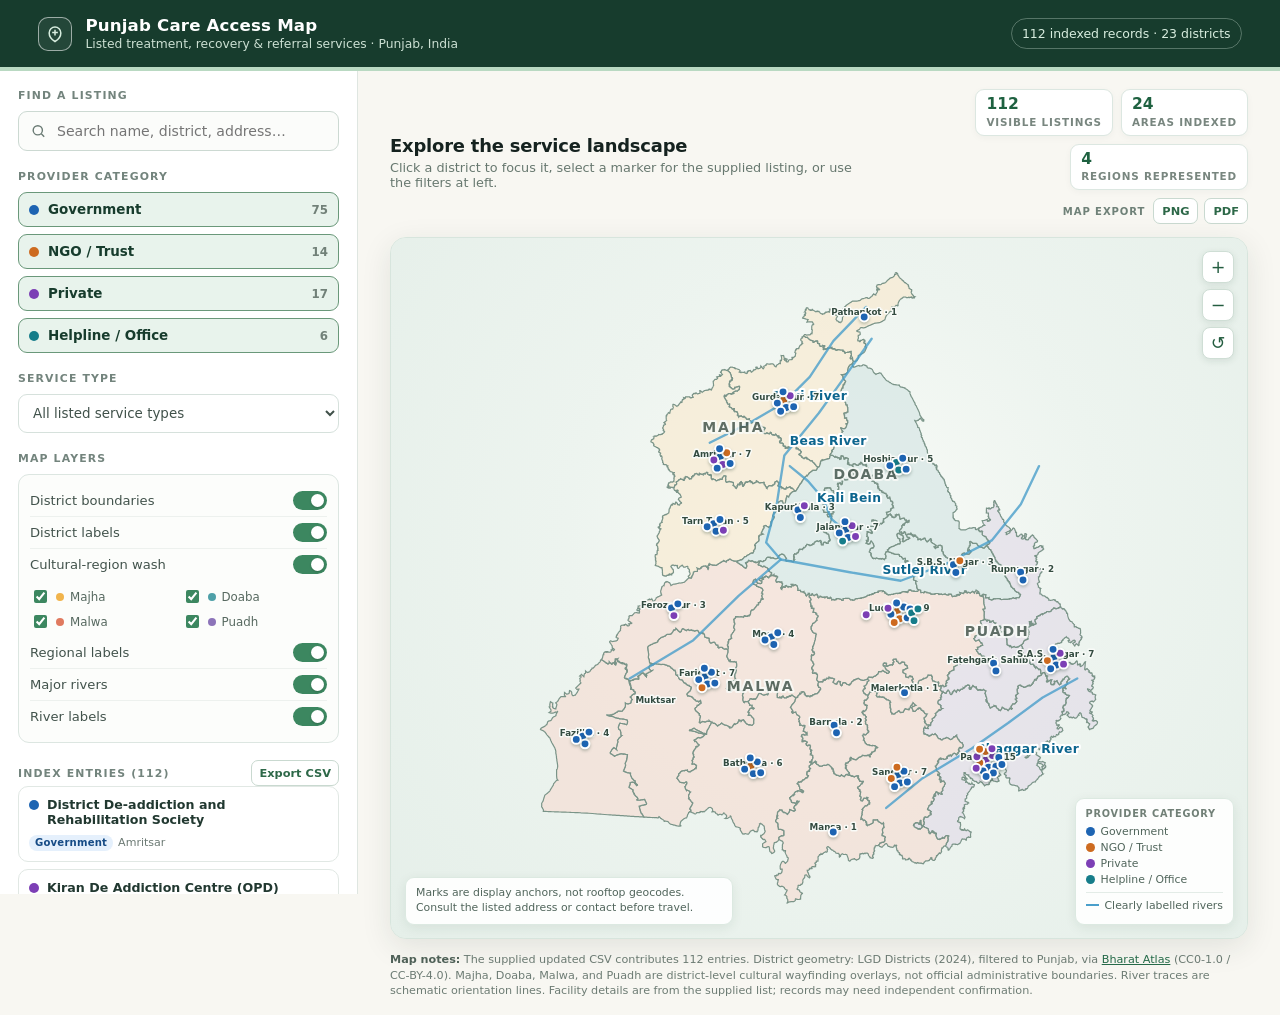
==== docs/index.html @ 1d6465f6 "Prepare map for GitHub Pages" ====
<!doctype html>
<html lang="en">
<head>
<meta charset="utf-8">
<meta name="viewport" content="width=device-width, initial-scale=1">
<meta name="description" content="Explore 112 listed treatment, recovery, rehabilitation, OOAT, methadone, and referral records across Punjab, India, with searchable filters, district layers, cultural regions, and labelled rivers.">
<meta name="theme-color" content="#173c2d">
<meta property="og:type" content="website">
<meta property="og:title" content="Punjab Care Access Map | Treatment & Referral Services">
<meta property="og:description" content="Explore listed treatment, recovery, rehabilitation, and referral services across Punjab, India.">
<meta property="og:site_name" content="Punjab Care Access Map">
<meta name="twitter:card" content="summary">
<link rel="icon" href="logo.svg" type="image/svg+xml">
<title>Punjab Care Access Map | Treatment & Referral Services</title>
<style>
  :root { --ink:#15221f; --muted:#65736f; --paper:#f8f7f2; --card:#ffffff; --line:#dfe6e1; --green:#23613f; --green-soft:#e8f3ec; --gov:#1d64b2; --ngo:#cd6b20; --private:#7c3fb5; --majha:#f1b44c; --doaba:#4ea0a8; --malwa:#e07a5f; --puadh:#8c74b9; --shadow:0 8px 30px rgba(26,49,40,.10); }
  * { box-sizing:border-box; }
  html, body { height:100%; margin:0; background:var(--paper); color:var(--ink); font-family:Inter, ui-sans-serif, system-ui, -apple-system, BlinkMacSystemFont, "Segoe UI", sans-serif; }
  button, input, select { font:inherit; }
  button { cursor:pointer; }
  .app { min-height:100%; display:grid; grid-template-rows:auto 1fr; }
  header { background:#173c2d; color:white; padding:16px clamp(18px,3vw,42px); display:flex; align-items:center; justify-content:space-between; gap:20px; border-bottom:4px solid #b9d9c2; }
  .brand { display:flex; align-items:center; gap:13px; }
  .brand-mark { width:34px; height:34px; border:1px solid rgba(255,255,255,.55); border-radius:10px; display:grid; place-items:center; color:#d8eddf; background:rgba(255,255,255,.06); }
  .brand h1 { margin:0; font-size:1.04rem; letter-spacing:.01em; }
  .brand p { margin:2px 0 0; color:#cce0d3; font-size:.77rem; }
  .header-stat { font-size:.78rem; color:#d8eddf; padding:7px 10px; border:1px solid rgba(216,237,223,.32); border-radius:999px; white-space:nowrap; }
  .workspace { min-height:0; display:grid; grid-template-columns:358px minmax(0,1fr); }
  aside { background:var(--card); border-right:1px solid var(--line); padding:18px; overflow:auto; max-height:calc(100vh - 77px); }
  .section-label { text-transform:uppercase; color:#73847d; letter-spacing:.105em; font-size:.68rem; font-weight:750; margin:19px 0 9px; }
  .section-label:first-child { margin-top:0; }
  .search-wrap { position:relative; }
  .search-wrap svg { position:absolute; left:12px; top:50%; transform:translateY(-50%); color:#6a7b74; pointer-events:none; }
  input[type="search"] { width:100%; border:1px solid #ccd9d2; border-radius:9px; padding:11px 12px 11px 38px; outline:none; background:#fbfcfa; color:var(--ink); font-size:.88rem; }
  input[type="search"]:focus, select:focus { border-color:#42825f; box-shadow:0 0 0 3px rgba(66,130,95,.13); }
  .category-grid { display:grid; grid-template-columns:1fr; gap:7px; }
  .filter-button { width:100%; display:flex; align-items:center; gap:9px; padding:9px 10px; background:white; border:1px solid #d6e1dc; border-radius:9px; color:#40514a; text-align:left; font-size:.84rem; transition:.15s ease; }
  .filter-button:hover { border-color:#7ba38a; background:#fbfdfb; }
  .filter-button.active { background:var(--green-soft); border-color:#6a987a; color:#173c2d; font-weight:650; }
  .swatch { width:10px; height:10px; border-radius:50%; flex:0 0 auto; }
  .filter-count { margin-left:auto; color:#718078; font-size:.74rem; font-weight:650; }
  .type-select { width:100%; border:1px solid #d6e1dc; border-radius:9px; color:#40514a; background:#fff; padding:10px; font-size:.84rem; outline:none; }
  .control-card { border:1px solid #dce6e1; border-radius:11px; padding:10px 11px; background:#fcfdfb; }
  .control-row { display:flex; align-items:center; justify-content:space-between; gap:8px; padding:6px 0; font-size:.82rem; color:#42534c; }
  .control-row + .control-row { border-top:1px solid #edf1ee; }
  .switch { position:relative; display:inline-block; width:34px; height:19px; flex:0 0 auto; }
  .switch input { opacity:0; width:0; height:0; }
  .slider { position:absolute; inset:0; background:#b7c4be; border-radius:99px; transition:.2s; }
  .slider:before { content:""; position:absolute; width:13px; height:13px; left:3px; top:3px; background:#fff; border-radius:50%; box-shadow:0 1px 2px rgba(0,0,0,.2); transition:.2s; }
  input:checked + .slider { background:#3c8760; }
  input:checked + .slider:before { transform:translateX(15px); }
  .region-toggles { display:grid; grid-template-columns:1fr 1fr; gap:6px; padding-top:7px; }
  .region-check { display:flex; align-items:center; gap:6px; font-size:.74rem; color:#576960; }
  .region-check input { accent-color:#3c8760; }
  .mini-dot { width:8px; height:8px; border-radius:50%; }
  .selection { margin-top:15px; background:#f4f8f5; border:1px solid #d6e6db; border-radius:11px; padding:12px; display:none; }
  .selection.visible { display:block; }
  .selection-heading { display:flex; justify-content:space-between; gap:10px; align-items:start; }
  .selection h2 { font-size:.92rem; line-height:1.26; margin:0; color:#193b2c; }
  .close-selection { background:transparent; border:none; color:#6a7c74; font-size:1.2rem; line-height:1; padding:0 2px; }
  .selection p { margin:6px 0 0; font-size:.77rem; line-height:1.42; color:#52645c; }
  .selection .address { padding-top:7px; border-top:1px solid #dceae0; margin-top:9px; }
  .contact-link { color:#176443; text-decoration:none; font-weight:700; }
  .result-head { display:flex; align-items:center; justify-content:space-between; margin-top:17px; gap:10px; }
  .result-head .section-label { margin:0; }
  .small-action { border:1px solid #c9d9d0; background:white; color:#2d6848; border-radius:7px; padding:5px 7px; font-size:.71rem; font-weight:700; }
  .active-context { font-size:.73rem; color:#52675e; background:#eef5f0; padding:6px 8px; border-radius:7px; margin:9px 0 7px; display:none; }
  .active-context.visible { display:flex; align-items:center; justify-content:space-between; gap:8px; }
  .active-context button { border:0; background:transparent; color:#276f4d; padding:0; font-size:.72rem; text-decoration:underline; }
  .facility-list { display:grid; gap:7px; padding-bottom:13px; }
  .facility { width:100%; border:1px solid #e1e8e4; border-radius:10px; background:#fff; text-align:left; padding:10px; transition:.15s ease; }
  .facility:hover, .facility.is-selected { border-color:#82a992; background:#f6fbf7; box-shadow:0 3px 12px rgba(32,77,51,.08); }
  .facility-top { display:flex; gap:8px; align-items:start; }
  .facility-name { margin:0; color:#213830; font-weight:700; line-height:1.22; font-size:.79rem; }
  .facility-meta { display:flex; align-items:center; flex-wrap:wrap; gap:5px; margin-top:7px; color:#6b7973; font-size:.69rem; }
  .pill { display:inline-flex; align-items:center; padding:3px 6px; border-radius:999px; font-size:.63rem; font-weight:750; letter-spacing:.02em; line-height:1; white-space:nowrap; }
  .pill.gov { color:#164b85; background:#e5f0fc; }
  .pill.ngo { color:#91440c; background:#fff0e3; }
  .pill.private { color:#5f258e; background:#f1e6fb; }
  .empty { padding:22px 10px; color:#6e7e76; text-align:center; font-size:.82rem; }
  main { min-width:0; padding:18px clamp(18px,2.5vw,34px) 16px; display:grid; grid-template-rows:auto minmax(0,1fr) auto; gap:13px; min-height:0; }
  .map-topline { display:flex; justify-content:space-between; align-items:end; gap:14px; }
  .map-title h2 { margin:0; font-size:1.12rem; letter-spacing:-.01em; }
  .map-title p { margin:4px 0 0; color:#67786f; font-size:.8rem; }
  .metric-row { display:flex; gap:8px; flex-wrap:wrap; justify-content:flex-end; }
  .metric { background:#fff; border:1px solid #dce7e1; box-shadow:0 2px 7px rgba(24,55,40,.04); border-radius:9px; padding:7px 10px; min-width:84px; }
  .metric strong { display:block; color:#1e6140; font-size:.97rem; line-height:1; }
  .metric span { display:block; color:#78867f; font-size:.65rem; margin-top:3px; text-transform:uppercase; letter-spacing:.08em; font-weight:700; }
  .map-shell { position:relative; min-height:540px; background:#eaf2ed; border:1px solid #d7e5dd; border-radius:16px; overflow:hidden; box-shadow:var(--shadow); }
  #map { display:block; width:100%; height:100%; min-height:540px; background:radial-gradient(circle at 52% 43%,#f9fbf7 0, #edf4ef 45%,#e5efe9 100%); touch-action:none; user-select:none; }
  .map-note { position:absolute; left:14px; bottom:13px; max-width:328px; color:#50655b; background:rgba(255,255,255,.92); border:1px solid #dce9e1; border-radius:9px; padding:8px 10px; font-size:.68rem; line-height:1.35; box-shadow:0 3px 12px rgba(23,58,43,.08); pointer-events:none; }
  .map-actions { position:absolute; right:13px; top:13px; display:grid; gap:6px; }
  .map-actions button { width:32px; height:32px; border-radius:8px; border:1px solid #cfded5; background:#fff; color:#245d40; font-size:1.1rem; box-shadow:0 2px 7px rgba(22,56,41,.1); }
  .map-actions button:hover { background:#eff8f2; }
  .legend { position:absolute; right:13px; bottom:13px; background:rgba(255,255,255,.92); border:1px solid #dce9e1; border-radius:9px; padding:9px 10px; font-size:.68rem; color:#50655b; box-shadow:0 3px 12px rgba(23,58,43,.08); }
  .legend-title { text-transform:uppercase; font-size:.61rem; letter-spacing:.08em; font-weight:800; color:#718077; margin-bottom:6px; }
  .legend-row { display:flex; align-items:center; gap:6px; margin:3px 0; }
  .legend-dot { width:9px; height:9px; border-radius:50%; }
  .district { stroke:#7a9488; stroke-width:1.2; fill:#fbfaf6; fill-opacity:.52; vector-effect:non-scaling-stroke; transition:fill .2s; }
  .district:hover { stroke:#1e6a47; stroke-width:2.2; cursor:pointer; }
  .district.active-district { stroke:#154e34; stroke-width:3.2; }
  .region-wash { stroke:none; opacity:.31; pointer-events:none; }
  .river { fill:none; stroke:#4a9fcb; stroke-width:2.35; opacity:.8; vector-effect:non-scaling-stroke; stroke-linecap:round; stroke-linejoin:round; }
  .river-label, .region-label, .district-label { pointer-events:none; paint-order:stroke; stroke:#f9fbf8; stroke-linejoin:round; }
  .river-label { fill:#0c658e; font-size:15px; font-style:normal; font-weight:850; letter-spacing:.025em; stroke:#ffffff; stroke-width:5px; }
  .region-label { fill:#485a51; font-size:17px; font-weight:850; letter-spacing:.14em; stroke-width:5px; opacity:.86; }
  .district-label { fill:#334b40; font-size:10.6px; font-weight:700; text-anchor:middle; stroke-width:3.5px; }
  .facility-marker { stroke:#fff; stroke-width:2; vector-effect:non-scaling-stroke; cursor:pointer; filter:drop-shadow(0 2px 2px rgba(20,54,37,.28)); transition:r .12s; }
  .facility-marker:hover, .facility-marker.selected-marker { stroke:#193f2e; stroke-width:3; }
  .district-count { fill:#194c35; font-weight:800; font-size:9px; text-anchor:middle; pointer-events:none; paint-order:stroke; stroke:#fff; stroke-width:3px; }
  .footer-note { font-size:.7rem; line-height:1.42; color:#6d7c74; }
  .footer-note strong { color:#506259; }
  .footer-note a { color:#266c4a; }
  @media (max-width:900px) { .workspace { grid-template-columns:305px minmax(0,1fr); } aside { padding:15px; } .map-shell, #map { min-height:500px; } }
  @media (max-width:720px) { header { padding:13px 15px; } .header-stat { display:none; } .workspace { display:flex; flex-direction:column; } aside { order:2; max-height:none; border-top:1px solid var(--line); border-right:0; } main { order:1; padding:14px; min-height:650px; } .map-topline { align-items:start; flex-direction:column; } .metric-row { justify-content:flex-start; } .map-shell, #map { min-height:475px; } .map-note { max-width:245px; } }

  /* Reference design additions: current data category and current map export controls. */
  :root { --helpline:#167d8a; }
  .pill.helpline { color:#0f6570; background:#e1f4f5; }
  .map-export { display:flex; justify-content:flex-end; align-items:center; gap:6px; margin-top:-5px; }
  .map-export span { color:#6f8178; text-transform:uppercase; letter-spacing:.09em; font-size:.63rem; font-weight:800; margin-right:2px; }
  .map-export button { border:1px solid #c9d9d0; background:#fff; color:#2d6848; border-radius:7px; padding:5px 8px; font-size:.71rem; font-weight:700; }
  .map-export button:hover:not(:disabled) { background:#eff8f2; }.map-export button:disabled { opacity:.65; cursor:wait; }
  @media (max-width:720px) { .map-export { justify-content:flex-start; margin-top:-2px; } }

</style>
</head>
<body>
<div class="app">
  <header>
    <div class="brand"><div class="brand-mark" aria-hidden="true"><svg width="20" height="20" viewBox="0 0 24 24" fill="none" stroke="currentColor" stroke-width="1.8"><path d="M12 21s7-4.25 7-10.3A7 7 0 0 0 5 10.7C5 16.75 12 21 12 21Z"/><path d="M8.6 10.3h6.8M12 6.9v6.8"/></svg></div><div><h1>Punjab Care Access Map</h1><p>Listed treatment, recovery &amp; referral services · Punjab, India</p></div></div>
    <div class="header-stat"><span id="headerCount">112</span> indexed records · 23 districts</div>
  </header>
  <div class="workspace">
    <aside aria-label="Map filters and facility list">
      <div class="section-label">Find a listing</div>
      <div class="search-wrap"><svg width="17" height="17" viewBox="0 0 24 24" fill="none" stroke="currentColor" stroke-width="2"><circle cx="11" cy="11" r="6.5"/><path d="m16 16 4 4"/></svg><input id="search" type="search" placeholder="Search name, district, address…" aria-label="Search listed facilities"></div>
      <div class="section-label">Provider category</div>
      <div class="category-grid" role="group" aria-label="Provider category filters">
        <button class="filter-button active" data-category="Government" aria-pressed="true"><span class="swatch" style="background:var(--gov)"></span>Government <span class="filter-count" id="governmentTotal"></span></button>
        <button class="filter-button active" data-category="NGO / Trust" aria-pressed="true"><span class="swatch" style="background:var(--ngo)"></span>NGO / Trust <span class="filter-count" id="ngoTotal"></span></button>
        <button class="filter-button active" data-category="Private" aria-pressed="true"><span class="swatch" style="background:var(--private)"></span>Private <span class="filter-count" id="privateTotal"></span></button>
        <button class="filter-button active" data-category="Helpline / Office" aria-pressed="true"><span class="swatch" style="background:var(--helpline)"></span>Helpline / Office <span class="filter-count" id="helplineTotal"></span></button>
      </div>
      <div class="section-label">Service type</div>
      <select id="typeSelect" class="type-select" aria-label="Filter by detailed provider type"><option value="">All listed service types</option></select>
      <div class="section-label">Map layers</div>
      <div class="control-card">
        <div class="control-row"><span>District boundaries</span><label class="switch"><input id="districtLayer" type="checkbox" checked><span class="slider"></span></label></div>
        <div class="control-row"><span>District labels</span><label class="switch"><input id="districtLabels" type="checkbox" checked><span class="slider"></span></label></div>
        <div class="control-row"><span>Cultural-region wash</span><label class="switch"><input id="regionLayer" type="checkbox" checked><span class="slider"></span></label></div>
        <div class="region-toggles" id="regionToggles" aria-label="Toggle individual cultural regions">
          <label class="region-check"><input type="checkbox" data-region="Majha" checked><span class="mini-dot" style="background:var(--majha)"></span>Majha</label>
          <label class="region-check"><input type="checkbox" data-region="Doaba" checked><span class="mini-dot" style="background:var(--doaba)"></span>Doaba</label>
          <label class="region-check"><input type="checkbox" data-region="Malwa" checked><span class="mini-dot" style="background:var(--malwa)"></span>Malwa</label>
          <label class="region-check"><input type="checkbox" data-region="Puadh" checked><span class="mini-dot" style="background:var(--puadh)"></span>Puadh</label>
        </div>
        <div class="control-row" style="margin-top:6px"><span>Regional labels</span><label class="switch"><input id="regionLabels" type="checkbox" checked><span class="slider"></span></label></div>
        <div class="control-row"><span>Major rivers</span><label class="switch"><input id="riverLayer" type="checkbox" checked><span class="slider"></span></label></div>
        <div class="control-row"><span>River labels</span><label class="switch"><input id="riverLabels" type="checkbox" checked><span class="slider"></span></label></div>
      </div>
      <div id="selection" class="selection" aria-live="polite"></div>
      <div class="result-head"><div class="section-label">Index entries <span id="resultCount"></span></div><button id="download" class="small-action" title="Download the currently visible rows as CSV">Export CSV</button></div>
      <div id="activeContext" class="active-context"><span id="contextText"></span><button id="clearDistrict">Clear</button></div>
      <div id="facilityList" class="facility-list"></div>
    </aside>
    <main>
      <div class="map-topline"><div class="map-title"><h2>Explore the service landscape</h2><p>Click a district to focus it, select a marker for the supplied listing, or use the filters at left.</p></div><div class="metric-row"><div class="metric"><strong id="visibleCount">112</strong><span>visible listings</span></div><div class="metric"><strong id="visibleDistricts">24</strong><span>areas indexed</span></div><div class="metric"><strong id="visibleRegions">4</strong><span>regions represented</span></div></div></div>
      <div class="map-export" role="group" aria-label="Download the map"><span>Map export</span><button id="exportPng" type="button">PNG</button><button id="exportPdf" type="button">PDF</button></div>
      <div class="map-shell">
        <svg id="map" viewBox="0 0 1040 850" role="img" aria-label="Map of Punjab, India showing listed de-addiction and rehabilitation services, districts, cultural regions, and major rivers"><g id="viewport"><g id="regionGroup"></g><g id="districtGroup"></g><g id="riverGroup"></g><g id="riverLabelGroup"></g><g id="districtLabelGroup"></g><g id="regionLabelGroup"></g><g id="markerGroup"></g></g></svg>
        <div class="map-actions" aria-label="Map controls"><button id="zoomIn" title="Zoom in" aria-label="Zoom in">+</button><button id="zoomOut" title="Zoom out" aria-label="Zoom out">−</button><button id="resetMap" title="Reset map view" aria-label="Reset map view">↺</button></div>
        <div class="map-note">Marks are display anchors, not rooftop geocodes. Consult the listed address or contact before travel.</div>
        <div class="legend"><div class="legend-title">Provider category</div><div class="legend-row"><span class="legend-dot" style="background:var(--gov)"></span>Government</div><div class="legend-row"><span class="legend-dot" style="background:var(--ngo)"></span>NGO / Trust</div><div class="legend-row"><span class="legend-dot" style="background:var(--private)"></span>Private</div><div class="legend-row"><span class="legend-dot" style="background:var(--helpline)"></span>Helpline / Office</div><div class="legend-row" style="margin-top:6px;border-top:1px solid #e3ece7;padding-top:6px"><span style="width:13px;height:0;border-top:2px solid #4a9fcb"></span>Clearly labelled rivers</div></div>
      </div>
      <div class="footer-note"><strong>Map notes:</strong> The supplied updated CSV contributes 112 entries. District geometry: LGD Districts (2024), filtered to Punjab, via <a href="https://bharatlas.com/view/lgd_districts" target="_blank" rel="noopener">Bharat Atlas</a> (CC0-1.0 / CC-BY-4.0). Majha, Doaba, Malwa, and Puadh are district-level cultural wayfinding overlays, not official administrative boundaries. River traces are schematic orientation lines. Facility details are from the supplied list; records may need independent confirmation.</div>
    </main>
  </div>
</div>
<script>
const facilities = [{"id":"F001","Name":"District De-addiction and Rehabilitation Society","District":"Ropar","Address":"Village Katli, P.O. Ropar, Distt. Ropar","Type":"Government Society","Contact":"","Remarks":"District-level coordinating body","sourceDistrict":"Ropar","sourceLocation":"Village Katli, P.O. Ropar, Distt. Ropar","mapDistrict":"Rupnagar","region":"Puadh","category":"Government","serviceGroup":"District coordination","lat":31.099806,"lon":76.518667,"sourceRow":2},{"id":"F002","Name":"OOAT Clinic, Civil Hospital","District":"Ropar","Address":"Civil Hospital, Ropar","Type":"Government (OOAT)","Contact":"","Remarks":"37 OOAT clinics were established across Ropar and other districts in July 2018","sourceDistrict":"Ropar","sourceLocation":"Civil Hospital, Ropar","mapDistrict":"Rupnagar","region":"Puadh","category":"Government","serviceGroup":"OOAT service","lat":31.063807,"lon":76.531859,"sourceRow":3},{"id":"F003","Name":"Distt Deaddiction and Rehabilitation Society","District":"Ferozepur","Address":"Office of Member Secretary cum Deputy Medical Commissioner, Civil Hospital Complex, Ferozepur-152002","Type":"Government Society","Contact":"","Remarks":"District-level coordinating body","sourceDistrict":"Ferozepur","sourceLocation":"Office of Member Secretary cum Deputy Medical Commissioner, Civil Hospital Complex, Ferozepur-152002","mapDistrict":"Ferozepur","region":"Malwa","category":"Government","serviceGroup":"District coordination","lat":30.931806,"lon":74.599985,"sourceRow":4},{"id":"F004","Name":"Krish Nasha Mukti Kendra (Zira Branch)","District":"Ferozepur","Address":"2, SH20, near Sonu car wash, Kalgidhar Nagar, Zira, Punjab 142047","Type":"Private","Contact":"","Remarks":"Nasha Mukti Kendra[reference:44]","sourceDistrict":"Ferozepur","sourceLocation":"2, SH20, near Sonu car wash, Kalgidhar Nagar, Zira, Punjab 142047","mapDistrict":"Ferozepur","region":"Malwa","category":"Private","serviceGroup":"Private provider","lat":30.895807,"lon":74.613154,"sourceRow":5},{"id":"F005","Name":"OOAT Clinic, Civil Hospital","District":"Ferozepur","Address":"Civil Hospital, Ferozepur","Type":"Government (OOAT)","Contact":"","Remarks":"37 OOAT clinics were established across Ferozepur and other districts in July 2018","sourceDistrict":"Ferozepur","sourceLocation":"Civil Hospital, Ferozepur","mapDistrict":"Ferozepur","region":"Malwa","category":"Government","serviceGroup":"OOAT service","lat":30.95118,"lon":74.63486,"sourceRow":6},{"id":"F006","Name":"DDTC, Civil Hospital","District":"Nawanshahr","Address":"Civil Hospital, Nawanshahr","Type":"Government (DDTC)","Contact":"","Remarks":"Planned/established as 10-bed DDTC[reference:13]","sourceDistrict":"Nawanshahr","sourceLocation":"Civil Hospital, Nawanshahr","mapDistrict":"Shaheed Bhagat Singh Nagar","region":"Doaba","category":"Government","serviceGroup":"DDTC","lat":31.135106,"lon":76.149563,"sourceRow":7},{"id":"F007","Name":"District De Addiction & Rehabilitation Society","District":"Shaheed Bhagat Singh Nagar (Nawanshahr)","Address":"Old Civil Hospital, Mota Singh Road, District Shaheed Bhagat Singh Nagar","Type":"Government Society","Contact":"","Remarks":"District-level coordinating body","sourceDistrict":"Shaheed Bhagat Singh Nagar (Nawanshahr)","sourceLocation":"Old Civil Hospital, Mota Singh Road, District Shaheed Bhagat Singh Nagar","mapDistrict":"Shaheed Bhagat Singh Nagar","region":"Doaba","category":"Government","serviceGroup":"District coordination","lat":31.099107,"lon":76.16276,"sourceRow":8},{"id":"F008","Name":"Red Cross Integrated Rehabilitation Centre","District":"Nawanshahr","Address":"Nawanshahr","Type":"NGO (Red Cross)","Contact":"","Remarks":"15-bedded integrated rehabilitation centre[reference:29]","sourceDistrict":"Nawanshahr","sourceLocation":"Nawanshahr","mapDistrict":"Shaheed Bhagat Singh Nagar","region":"Doaba","category":"NGO / Trust","serviceGroup":"NGO / Trust","lat":31.15448,"lon":76.184512,"sourceRow":9},{"id":"F009","Name":"OOAT Clinic, CHC","District":"Jalandhar","Address":"Community Health Centre (various blocks)","Type":"Government (OOAT)","Contact":"","Remarks":"OOAT services available at CHC level across Jalandhar","sourceDistrict":"Jalandhar","sourceLocation":"Community Health Centre (various blocks)","mapDistrict":"Jalandhar","region":"Doaba","category":"Government","serviceGroup":"OOAT service","lat":31.300306,"lon":75.557545,"sourceRow":10},{"id":"F010","Name":"Model Drug De-Addiction Centre","District":"Jalandhar","Address":"Jalandhar","Type":"Government (50-bed model)","Contact":"","Remarks":"One of five 50-bedded model centres[reference:17]","sourceDistrict":"Jalandhar","sourceLocation":"Jalandhar","mapDistrict":"Jalandhar","region":"Doaba","category":"Government","serviceGroup":"Model centre","lat":31.264307,"lon":75.570765,"sourceRow":11},{"id":"F011","Name":"Krish Nasha Mukti Kendra (Bhogpur Branch)","District":"Jalandhar","Address":"459, Near Rajiv Medical Store, Chauri Galli, Bhogpur Railway Rd, Punjab 144201","Type":"Private","Contact":"","Remarks":"Nasha Mukti Kendra[reference:43]","sourceDistrict":"Jalandhar","sourceLocation":"459, Near Rajiv Medical Store, Chauri Galli, Bhogpur Railway Rd, Punjab 144201","mapDistrict":"Jalandhar","region":"Doaba","category":"Private","serviceGroup":"Private provider","lat":31.31968,"lon":75.592555,"sourceRow":12},{"id":"F012","Name":"District De Addiction and Rehabilitation Society","District":"Jalandhar","Address":"Deputy Medical Commissioner, Civil Hospital, Near Jyoti Chowk, Jalandhar","Type":"Government Society","Contact":"","Remarks":"District-level coordinating body","sourceDistrict":"Jalandhar","sourceLocation":"Deputy Medical Commissioner, Civil Hospital, Near Jyoti Chowk, Jalandhar","mapDistrict":"Jalandhar","region":"Doaba","category":"Government","serviceGroup":"District coordination","lat":31.285283,"lon":75.522137,"sourceRow":13},{"id":"F013","Name":"ANR Center for Opiate De-addiction","District":"Jalandhar","Address":"Jalandhar","Type":"Private","Contact":"","Remarks":"Neuropsychiatric hospital and de-addiction centre","sourceDistrict":"Jalandhar","sourceLocation":"Jalandhar","mapDistrict":"Jalandhar","region":"Doaba","category":"Private","serviceGroup":"Private provider","lat":31.268584,"lon":75.611345,"sourceRow":14},{"id":"F014","Name":"Methadone Clinic (MMT), District Hospital","District":"Jalandhar","Address":"District Hospital, Jalandhar","Type":"Government (MMT)","Contact":"","Remarks":"Dedicated Methadone Maintenance Therapy clinic[reference:59]","sourceDistrict":"Jalandhar","sourceLocation":"District Hospital, Jalandhar","mapDistrict":"Jalandhar","region":"Doaba","category":"Government","serviceGroup":"Methadone maintenance","lat":31.338339,"lon":75.553385,"sourceRow":15},{"id":"F015","Name":"Jalandhar District De-addiction Helpline","District":"Jalandhar","Address":"Jalandhar","Type":"District Helpline","Contact":"0181-2911960","Remarks":"District administration helpline for assistance related to the drug de-addiction programme[reference:64]","sourceDistrict":"Jalandhar","sourceLocation":"Jalandhar","mapDistrict":"Jalandhar","region":"Doaba","category":"Helpline / Office","serviceGroup":"Helpline / information","lat":31.24677,"lon":75.540289,"sourceRow":16},{"id":"F016","Name":"Hoshiarpur District De-addiction Office","District":"Hoshiarpur","Address":"Hoshiarpur","Type":"District Office","Contact":"01882-244636","Remarks":"Also reachable via ddchsp@gmail.com for OOAT and de-addiction information[reference:66]","sourceDistrict":"Hoshiarpur","sourceLocation":"Hoshiarpur","mapDistrict":"Hoshiarpur","region":"Doaba","category":"Helpline / Office","serviceGroup":"Helpline / information","lat":31.617406,"lon":75.83561,"sourceRow":17},{"id":"F017","Name":"Hoshiarpur 24x7 OOAT Information Helpline","District":"Hoshiarpur","Address":"Hoshiarpur","Type":"District Helpline","Contact":"85580-01882","Remarks":"24x7 helpline to provide information regarding nearby OOAT clinics[reference:65]","sourceDistrict":"Hoshiarpur","sourceLocation":"Hoshiarpur","mapDistrict":"Hoshiarpur","region":"Doaba","category":"Helpline / Office","serviceGroup":"Helpline / information","lat":31.581407,"lon":75.848874,"sourceRow":18},{"id":"F018","Name":"OOAT Clinic, CHC","District":"Hoshiarpur","Address":"Community Health Centre (various blocks)","Type":"Government (OOAT)","Contact":"","Remarks":"Includes newly inaugurated rural OOAT points (e.g., Bajvara)","sourceDistrict":"Hoshiarpur","sourceLocation":"Community Health Centre (various blocks)","mapDistrict":"Hoshiarpur","region":"Doaba","category":"Government","serviceGroup":"OOAT service","lat":31.63678,"lon":75.870739,"sourceRow":19},{"id":"F019","Name":"OOAT Clinic, Civil Hospital","District":"Hoshiarpur","Address":"Civil Hospital, Hoshiarpur","Type":"Government (OOAT)","Contact":"","Remarks":"Hoshiarpur operates 16 OOAT clinics currently","sourceDistrict":"Hoshiarpur","sourceLocation":"Civil Hospital, Hoshiarpur","mapDistrict":"Hoshiarpur","region":"Doaba","category":"Government","serviceGroup":"OOAT service","lat":31.602383,"lon":75.800082,"sourceRow":20},{"id":"F020","Name":"District De-addiction & Rehabilitation Society","District":"Hoshiarpur","Address":"Mini Secretariat, Hoshiarpur-146001","Type":"Government Society","Contact":"01882-244636","Remarks":"Also reachable via ddchsp@gmail.com[reference:0]","sourceDistrict":"Hoshiarpur","sourceLocation":"Mini Secretariat, Hoshiarpur-146001","mapDistrict":"Hoshiarpur","region":"Doaba","category":"Government","serviceGroup":"District coordination","lat":31.585684,"lon":75.889593,"sourceRow":21},{"id":"F021","Name":"OOAT Clinic, CHC","District":"Moga","Address":"Community Health Centre (various blocks)","Type":"Government (OOAT)","Contact":"","Remarks":"OOAT services expanded at CHC level","sourceDistrict":"Moga","sourceLocation":"Community Health Centre (various blocks)","mapDistrict":"Moga","region":"Malwa","category":"Government","serviceGroup":"OOAT service","lat":30.795906,"lon":75.1491,"sourceRow":22},{"id":"F022","Name":"DDTC, Civil Hospital","District":"Moga","Address":"Civil Hospital, Moga","Type":"Government (DDTC)","Contact":"","Remarks":"Planned/established as 10-bed DDTC[reference:12]","sourceDistrict":"Moga","sourceLocation":"Civil Hospital, Moga","mapDistrict":"Moga","region":"Malwa","category":"Government","serviceGroup":"DDTC","lat":30.759907,"lon":75.16225,"sourceRow":23},{"id":"F023","Name":"District De-addiction and Rehabilitation Society","District":"Moga","Address":"District De-Addiction and Rehabilitation Society, Moga","Type":"Government Society","Contact":"","Remarks":"District-level coordinating body","sourceDistrict":"Moga","sourceLocation":"District De-Addiction and Rehabilitation Society, Moga","mapDistrict":"Moga","region":"Malwa","category":"Government","serviceGroup":"District coordination","lat":30.81528,"lon":75.183925,"sourceRow":24},{"id":"F024","Name":"OOAT Clinic, Civil Hospital","District":"Moga","Address":"Civil Hospital, Moga","Type":"Government (OOAT)","Contact":"","Remarks":"Moga was one of the first three districts to launch OOAT in 2017","sourceDistrict":"Moga","sourceLocation":"Civil Hospital, Moga","mapDistrict":"Moga","region":"Malwa","category":"Government","serviceGroup":"OOAT service","lat":30.780883,"lon":75.113879,"sourceRow":25},{"id":"F025","Name":"District Drug De-addiction & Rehabilitation Society","District":"Malerkotla","Address":"DMC Office, MCH Building, Second Floor, Civil Hospital, Malerkotla","Type":"Government Society","Contact":"","Remarks":"District-level coordinating body","sourceDistrict":"Malerkotla","sourceLocation":"DMC Office, MCH Building, Second Floor, Civil Hospital, Malerkotla","mapDistrict":"Malerkotla","region":"Malwa","category":"Government","serviceGroup":"District coordination","lat":30.5331,"lon":75.8808,"sourceRow":26},{"id":"F026","Name":"Drug De-Addiction Centre, Civil Hospital","District":"Sangrur","Address":"Civil Hospital, Sangrur","Type":"Government (DDTC)","Contact":"","Remarks":"10-bedded government treatment centre[reference:2]","sourceDistrict":"Sangrur","sourceLocation":"Civil Hospital, Sangrur","mapDistrict":"Sangrur","region":"Malwa","category":"Government","serviceGroup":"DDTC","lat":30.143806,"lon":75.843069,"sourceRow":27},{"id":"F027","Name":"District De-addiction and Rehabilitation Society","District":"Sangrur","Address":"Red Cross De-Addiction Centre, Sangrur","Type":"Government Society","Contact":"","Remarks":"District-level coordinating body","sourceDistrict":"Sangrur","sourceLocation":"Red Cross De-Addiction Centre, Sangrur","mapDistrict":"Sangrur","region":"Malwa","category":"Government","serviceGroup":"District coordination","lat":30.107807,"lon":75.85613,"sourceRow":28},{"id":"F028","Name":"Drug De-addiction Centre, Civil Hospital","District":"Sangrur","Address":"Civil Hospital, Sangrur","Type":"Government (DDTC)","Contact":"","Remarks":"Government treatment centre[reference:6]","sourceDistrict":"Sangrur","sourceLocation":"Civil Hospital, Sangrur","mapDistrict":"Sangrur","region":"Malwa","category":"Government","serviceGroup":"DDTC","lat":30.16318,"lon":75.877661,"sourceRow":29},{"id":"F029","Name":"Akal De-Addiction & Rehabilitation Centre","District":"Sangrur","Address":"Cheema Sahib, Sangrur District","Type":"NGO (Akal Trust)","Contact":"","Remarks":"30-bedded private trust centre; run by Kalgidhar Trust[reference:20]","sourceDistrict":"Sangrur","sourceLocation":"Cheema Sahib, Sangrur District","mapDistrict":"Sangrur","region":"Malwa","category":"NGO / Trust","serviceGroup":"NGO / Trust","lat":30.128783,"lon":75.808083,"sourceRow":30},{"id":"F030","Name":"OOAT Clinic, Civil Hospital","District":"Sangrur","Address":"Civil Hospital, Sangrur","Type":"Government (OOAT)","Contact":"","Remarks":"Sangrur had ~11 OOAT clinics in earlier phases","sourceDistrict":"Sangrur","sourceLocation":"Civil Hospital, Sangrur","mapDistrict":"Sangrur","region":"Malwa","category":"Government","serviceGroup":"OOAT service","lat":30.112084,"lon":75.896227,"sourceRow":31},{"id":"F031","Name":"Red Cross De-Addiction Centre","District":"Sangrur","Address":"Sangrur","Type":"NGO (Red Cross)","Contact":"","Remarks":"15-bedded voluntary centre[reference:25]","sourceDistrict":"Sangrur","sourceLocation":"Sangrur","mapDistrict":"Sangrur","region":"Malwa","category":"NGO / Trust","serviceGroup":"NGO / Trust","lat":30.181839,"lon":75.838958,"sourceRow":32},{"id":"F032","Name":"OOAT Clinic, CHC","District":"Sangrur","Address":"Community Health Centre (various blocks)","Type":"Government (OOAT)","Contact":"","Remarks":"OOAT services expanded at CHC level","sourceDistrict":"Sangrur","sourceLocation":"Community Health Centre (various blocks)","mapDistrict":"Sangrur","region":"Malwa","category":"Government","serviceGroup":"OOAT service","lat":30.09027,"lon":75.826018,"sourceRow":33},{"id":"F033","Name":"Guru Kirpa Foundation DD&RC","District":"Ludhiana","Address":"Rara Sahib / Ludhiana","Type":"NGO / Private","Contact":"","Remarks":"30-bedded private foundation centre[reference:22][reference:23]","sourceDistrict":"Ludhiana","sourceLocation":"Rara Sahib / Ludhiana","mapDistrict":"Ludhiana","region":"Malwa","category":"NGO / Trust","serviceGroup":"NGO / Trust","lat":30.917106,"lon":75.841287,"sourceRow":34},{"id":"F034","Name":"Guru Nanak Charitable Trust","District":"Ludhiana","Address":"Gurmat Bhawan, Harnek Nagar, Mullanpur Mandi, Ludhiana - 141101","Type":"NGO / Private Trust","Contact":"","Remarks":"30-bedded private trust centre[reference:21]","sourceDistrict":"Ludhiana","sourceLocation":"Gurmat Bhawan, Harnek Nagar, Mullanpur Mandi, Ludhiana - 141101","mapDistrict":"Ludhiana","region":"Malwa","category":"NGO / Trust","serviceGroup":"NGO / Trust","lat":30.881107,"lon":75.854453,"sourceRow":35},{"id":"F035","Name":"District De-addiction & Rehabilitation Society","District":"Ludhiana","Address":"Office of Deputy Commissioner, Ludhiana - 141001","Type":"Government Society","Contact":"","Remarks":"District-level coordinating body","sourceDistrict":"Ludhiana","sourceLocation":"Office of Deputy Commissioner, Ludhiana - 141001","mapDistrict":"Ludhiana","region":"Malwa","category":"Government","serviceGroup":"District coordination","lat":30.93648,"lon":75.876156,"sourceRow":36},{"id":"F036","Name":"Methadone Clinic (MMT), Civil Hospital","District":"Ludhiana","Address":"Civil Hospital, Ludhiana","Type":"Government (MMT)","Contact":"","Remarks":"Dedicated Methadone Maintenance Therapy clinic[reference:55]","sourceDistrict":"Ludhiana","sourceLocation":"Civil Hospital, Ludhiana","mapDistrict":"Ludhiana","region":"Malwa","category":"Government","serviceGroup":"Methadone maintenance","lat":30.902083,"lon":75.806021,"sourceRow":37},{"id":"F037","Name":"OST Centre, Civil Hospital","District":"Ludhiana","Address":"Civil Hospital, Ludhiana","Type":"Government (OST)","Contact":"","Remarks":"Opioid Substitution Therapy centre (NACO)[reference:38]","sourceDistrict":"Ludhiana","sourceLocation":"Civil Hospital, Ludhiana","mapDistrict":"Ludhiana","region":"Malwa","category":"Government","serviceGroup":"Government service","lat":30.885384,"lon":75.89487,"sourceRow":38},{"id":"F038","Name":"OOAT Clinic, CHC","District":"Ludhiana","Address":"Community Health Centre (various blocks)","Type":"Government (OOAT)","Contact":"","Remarks":"Multiple OOAT points across the district","sourceDistrict":"Ludhiana","sourceLocation":"Community Health Centre (various blocks)","mapDistrict":"Ludhiana","region":"Malwa","category":"Government","serviceGroup":"OOAT service","lat":30.955139,"lon":75.837144,"sourceRow":39},{"id":"F039","Name":"Guru Kirpa Foundation DD&RC","District":"Ropar/Ludhiana","Address":"Rara Sahib","Type":"NGO / Private","Contact":"","Remarks":"Listed as a treatment and rehabilitation centre[reference:24]","sourceDistrict":"Ropar/Ludhiana","sourceLocation":"Rara Sahib","mapDistrict":"Ludhiana","region":"Malwa","category":"NGO / Trust","serviceGroup":"NGO / Trust","lat":30.86357,"lon":75.8241,"sourceRow":40},{"id":"F040","Name":"OOAT Clinic, Civil Hospital","District":"Ludhiana","Address":"Civil Hospital, Ludhiana","Type":"Government (OOAT)","Contact":"","Remarks":"Ludhiana had the highest number of OOAT clinics (16) in early expansions","sourceDistrict":"Ludhiana","sourceLocation":"Civil Hospital, Ludhiana","mapDistrict":"Ludhiana","region":"Malwa","category":"Government","serviceGroup":"OOAT service","lat":30.927638,"lon":75.911083,"sourceRow":41},{"id":"F041","Name":"Bansal Neuropsychiatry and Deaddiction Center","District":"Ludhiana","Address":"186/B-2, Sua Road, Jawaddi Khurd, Ludhiana - 141013","Type":"Private","Contact":"02048562555","Remarks":"Private neuropsychiatry and de-addiction centre","sourceDistrict":"Ludhiana","sourceLocation":"186/B-2, Sua Road, Jawaddi Khurd, Ludhiana - 141013","mapDistrict":"Ludhiana","region":"Malwa","category":"Private","serviceGroup":"Private provider","lat":30.930846,"lon":75.789917,"sourceRow":42},{"id":"F042","Name":"Jiwandaan Foundation","District":"Patiala","Address":"141, 142 New Mehar Singh Colony, Near Shiv Mandir, Tripuri Town, Patiala - 147001","Type":"Private","Contact":"9501593164","Remarks":"Nasha Mukti Kendra / rehab centre","sourceDistrict":"Patiala","sourceLocation":"141, 142 New Mehar Singh Colony, Near Shiv Mandir, Tripuri Town, Patiala - 147001","mapDistrict":"Patiala","region":"Puadh","category":"Private","serviceGroup":"Private provider","lat":30.217406,"lon":76.329461,"sourceRow":43},{"id":"F043","Name":"OOAT Clinic, Saket Hospital","District":"Patiala","Address":"Saket Hospital, Patiala","Type":"Government (OOAT)","Contact":"","Remarks":"Specific OOAT site identified in research","sourceDistrict":"Patiala","sourceLocation":"Saket Hospital, Patiala","mapDistrict":"Patiala","region":"Puadh","category":"Government","serviceGroup":"OOAT service","lat":30.181407,"lon":76.342533,"sourceRow":44},{"id":"F044","Name":"Vardan Rehabilitation Centre","District":"Patiala","Address":"Mullapur / Patiala","Type":"Private","Contact":"","Remarks":"25-bedded private rehabilitation and counselling centre[reference:35][reference:36]","sourceDistrict":"Patiala","sourceLocation":"Mullapur / Patiala","mapDistrict":"Patiala","region":"Puadh","category":"Private","serviceGroup":"Private provider","lat":30.23678,"lon":76.36408,"sourceRow":45},{"id":"F045","Name":"Red Cross Integrated Rehabilitation Centre","District":"Khanpur (Patiala)","Address":"Khanpur, Patiala","Type":"NGO (Red Cross)","Contact":"","Remarks":"15-bedded integrated rehabilitation centre[reference:28]","sourceDistrict":"Khanpur (Patiala)","sourceLocation":"Khanpur, Patiala","mapDistrict":"Patiala","region":"Puadh","category":"NGO / Trust","serviceGroup":"NGO / Trust","lat":30.202383,"lon":76.294449,"sourceRow":46},{"id":"F046","Name":"Model Drug De-Addiction Centre","District":"Patiala","Address":"Government Medical College, Patiala","Type":"Government (50-bed model)","Contact":"","Remarks":"One of five 50-bedded model centres; methadone clinic also operational[reference:16]","sourceDistrict":"Patiala","sourceLocation":"Government Medical College, Patiala","mapDistrict":"Patiala","region":"Puadh","category":"Government","serviceGroup":"Model centre","lat":30.185684,"lon":76.382659,"sourceRow":47},{"id":"F047","Name":"Red Cross Integrated Rehabilitation Centre","District":"Patiala","Address":"Patiala","Type":"NGO (Red Cross)","Contact":"","Remarks":"30-bedded integrated rehabilitation centre[reference:30]","sourceDistrict":"Patiala","sourceLocation":"Patiala","mapDistrict":"Patiala","region":"Puadh","category":"NGO / Trust","serviceGroup":"NGO / Trust","lat":30.255439,"lon":76.325348,"sourceRow":48},{"id":"F048","Name":"OOAT Clinic, Civil Hospital","District":"Patiala","Address":"Civil Hospital, Patiala","Type":"Government (OOAT)","Contact":"","Remarks":"Patiala had ~12 OOAT clinics in earlier phases","sourceDistrict":"Patiala","sourceLocation":"Civil Hospital, Patiala","mapDistrict":"Patiala","region":"Puadh","category":"Government","serviceGroup":"OOAT service","lat":30.16387,"lon":76.312397,"sourceRow":49},{"id":"F049","Name":"District De-addiction and Rehabilitation Society","District":"Patiala","Address":"APJ Civil Hospital, Rajpura, Patiala - 147001","Type":"Government Society","Contact":"","Remarks":"District-level coordinating body","sourceDistrict":"Patiala","sourceLocation":"APJ Civil Hospital, Rajpura, Patiala - 147001","mapDistrict":"Patiala","region":"Puadh","category":"Government","serviceGroup":"District coordination","lat":30.227938,"lon":76.398755,"sourceRow":50},{"id":"F050","Name":"New Nav Jyoti Care Foundation","District":"Patiala","Address":"Mount Litra Zee School Road, Sular, Punjab 147001","Type":"Private","Contact":"87270 00441","Remarks":"Rehabilitation centre","sourceDistrict":"Patiala","sourceLocation":"Mount Litra Zee School Road, Sular, Punjab 147001","mapDistrict":"Patiala","region":"Puadh","category":"Private","serviceGroup":"Private provider","lat":30.231146,"lon":76.27846,"sourceRow":51},{"id":"F051","Name":"De-addiction Centre, Dept. of Psychiatry","District":"Patiala","Address":"Patiala","Type":"Government (DDTC)","Contact":"","Remarks":"10-bedded government treatment centre[reference:7]","sourceDistrict":"Patiala","sourceLocation":"Patiala","mapDistrict":"Patiala","region":"Puadh","category":"Government","serviceGroup":"DDTC","lat":30.154956,"lon":76.369127,"sourceRow":52},{"id":"F052","Name":"Krish Nasha Mukti Kendra (Nabha Branch)","District":"Patiala","Address":"198, Bazigar Basti, Nabha, Punjab 147201","Type":"Private","Contact":"","Remarks":"Nasha Mukti Kendra near Duladi Gate[reference:45]","sourceDistrict":"Patiala","sourceLocation":"198, Bazigar Basti, Nabha, Punjab 147201","mapDistrict":"Patiala","region":"Puadh","category":"Private","serviceGroup":"Private provider","lat":30.269027,"lon":76.361378,"sourceRow":53},{"id":"F053","Name":"Lifeline Foundation","District":"Patiala","Address":"Patiala","Type":"Private / NGO","Contact":"+919815041178","Remarks":"Detox,counselling,and drug addiction treatment","sourceDistrict":"Patiala","sourceLocation":"Patiala","mapDistrict":"Patiala","region":"Puadh","category":"Private","serviceGroup":"Private provider","lat":30.176675,"lon":76.274557,"sourceRow":54},{"id":"F054","Name":"OOAT Clinic, SDH Nabha","District":"Patiala","Address":"Sub Divisional Hospital, Nabha","Type":"Government (OOAT)","Contact":"","Remarks":"Specific OOAT site identified in research","sourceDistrict":"Patiala","sourceLocation":"Sub Divisional Hospital, Nabha","mapDistrict":"Patiala","region":"Puadh","category":"Government","serviceGroup":"OOAT service","lat":30.194822,"lon":76.415902,"sourceRow":55},{"id":"F055","Name":"Red Cross Drug De-Addiction Rehabilitation Centre","District":"Patiala","Address":"Saket Hospital / Patiala","Type":"NGO (Red Cross)","Contact":"","Remarks":"30-bedded voluntary centre[reference:26]","sourceDistrict":"Patiala","sourceLocation":"Saket Hospital / Patiala","mapDistrict":"Patiala","region":"Puadh","category":"NGO / Trust","serviceGroup":"NGO / Trust","lat":30.26631,"lon":76.293321,"sourceRow":56},{"id":"F056","Name":"Methadone Clinic (MMT), Government Medical College","District":"Patiala","Address":"Government Medical College, Patiala","Type":"Government (MMT)","Contact":"","Remarks":"Dedicated Methadone Maintenance Therapy clinic[reference:56]","sourceDistrict":"Patiala","sourceLocation":"Government Medical College, Patiala","mapDistrict":"Patiala","region":"Puadh","category":"Government","serviceGroup":"Methadone maintenance","lat":30.138029,"lon":76.329013,"sourceRow":57},{"id":"F057","Name":"OOAT Clinic, Civil Hospital","District":"Faridkot","Address":"Civil Hospital, Faridkot","Type":"Government (OOAT)","Contact":"","Remarks":"37 OOAT clinics were established across Faridkot and other districts in July 2018","sourceDistrict":"Faridkot","sourceLocation":"Civil Hospital, Faridkot","mapDistrict":"Faridkot","region":"Malwa","category":"Government","serviceGroup":"OOAT service","lat":30.609606,"lon":74.78472,"sourceRow":58},{"id":"F058","Name":"District De-Addiction and Rehabilitation Society","District":"Faridkot","Address":"D.C. Office, Faridkot - 151203","Type":"Government Society","Contact":"","Remarks":"District-level coordinating body","sourceDistrict":"Faridkot","sourceLocation":"D.C. Office, Faridkot - 151203","mapDistrict":"Faridkot","region":"Malwa","category":"Government","serviceGroup":"District coordination","lat":30.573607,"lon":74.797844,"sourceRow":59},{"id":"F059","Name":"De-addiction Centre, Medical College","District":"Faridkot","Address":"Government Medical College, Faridkot","Type":"Government (DDTC)","Contact":"","Remarks":"20-bedded government centre[reference:5]","sourceDistrict":"Faridkot","sourceLocation":"Government Medical College, Faridkot","mapDistrict":"Faridkot","region":"Malwa","category":"Government","serviceGroup":"DDTC","lat":30.62898,"lon":74.819478,"sourceRow":60},{"id":"F060","Name":"Drug De-addiction Centre, Civil Hospital","District":"Faridkot","Address":"Civil Hospital, Faridkot","Type":"Government (DDTC)","Contact":"","Remarks":"10-bedded government centre[reference:4]","sourceDistrict":"Faridkot","sourceLocation":"Civil Hospital, Faridkot","mapDistrict":"Faridkot","region":"Malwa","category":"Government","serviceGroup":"DDTC","lat":30.594583,"lon":74.749567,"sourceRow":61},{"id":"F061","Name":"Methadone Clinic (MMT), Government Medical College","District":"Faridkot","Address":"Government Medical College, Faridkot","Type":"Government (MMT)","Contact":"","Remarks":"Dedicated Methadone Maintenance Therapy clinic[reference:54]","sourceDistrict":"Faridkot","sourceLocation":"Government Medical College, Faridkot","mapDistrict":"Faridkot","region":"Malwa","category":"Government","serviceGroup":"Methadone maintenance","lat":30.577884,"lon":74.838132,"sourceRow":62},{"id":"F062","Name":"Model Drug De-Addiction Centre","District":"Faridkot","Address":"Government Medical College, Faridkot","Type":"Government (50-bed model)","Contact":"","Remarks":"One of five 50-bedded model centres; methadone clinic also operational[reference:18]","sourceDistrict":"Faridkot","sourceLocation":"Government Medical College, Faridkot","mapDistrict":"Faridkot","region":"Malwa","category":"Government","serviceGroup":"Model centre","lat":30.647639,"lon":74.78059,"sourceRow":63},{"id":"F063","Name":"Integrated Rehabilitation Centre for Drug Addicts","District":"Faridkot","Address":"Faridkot","Type":"NGO (IRCA)","Contact":"","Remarks":"Treatment and rehabilitation centre[reference:33]","sourceDistrict":"Faridkot","sourceLocation":"Faridkot","mapDistrict":"Faridkot","region":"Malwa","category":"NGO / Trust","serviceGroup":"NGO / Trust","lat":30.55607,"lon":74.767588,"sourceRow":64},{"id":"F064","Name":"District De-Addiction and Rehabilitation Society","District":"Fazilka","Address":"Office of Deputy Commissioner, Fazilka - 152123","Type":"Government Society","Contact":"","Remarks":"District-level coordinating body","sourceDistrict":"Fazilka","sourceLocation":"Office of Deputy Commissioner, Fazilka - 152123","mapDistrict":"Fazilka","region":"Malwa","category":"Government","serviceGroup":"District coordination","lat":30.327906,"lon":74.11155,"sourceRow":65},{"id":"F065","Name":"OOAT Clinic, Jattwali","District":"Fazilka","Address":"Jattwali, Fazilka","Type":"Government (OOAT)","Contact":"","Remarks":"Rehabilitation Centre operating at Jattwali; OOAT clinic provides free medications without admission[reference:53]","sourceDistrict":"Fazilka","sourceLocation":"Jattwali, Fazilka","mapDistrict":"Fazilka","region":"Malwa","category":"Government","serviceGroup":"OOAT service","lat":30.291907,"lon":74.124636,"sourceRow":66},{"id":"F066","Name":"OOAT Clinic, CHC","District":"Fazilka","Address":"Community Health Centre (various blocks)","Type":"Government (OOAT)","Contact":"","Remarks":"Border district with expanding OOAT and psychosocial support","sourceDistrict":"Fazilka","sourceLocation":"Community Health Centre (various blocks)","mapDistrict":"Fazilka","region":"Malwa","category":"Government","serviceGroup":"OOAT service","lat":30.34728,"lon":74.146207,"sourceRow":67},{"id":"F067","Name":"OOAT Clinic, Abohar","District":"Fazilka","Address":"Abohar, Fazilka","Type":"Government (OOAT)","Contact":"","Remarks":"OOAT clinic operates alongside the Drug De-addiction Centre at Abohar[reference:52]","sourceDistrict":"Fazilka","sourceLocation":"Abohar, Fazilka","mapDistrict":"Fazilka","region":"Malwa","category":"Government","serviceGroup":"OOAT service","lat":30.312883,"lon":74.076498,"sourceRow":68},{"id":"F068","Name":"OOAT Clinic, Civil Hospital","District":"Fatehgarh Sahib","Address":"Civil Hospital, Fatehgarh Sahib","Type":"Government (OOAT)","Contact":"","Remarks":"37 OOAT clinics were established across Fatehgarh Sahib and other districts in July 2018","sourceDistrict":"Fatehgarh Sahib","sourceLocation":"Civil Hospital, Fatehgarh Sahib","mapDistrict":"Fatehgarh Sahib","region":"Puadh","category":"Government","serviceGroup":"OOAT service","lat":30.671506,"lon":76.370013,"sourceRow":69},{"id":"F069","Name":"District De-Addiction & Rehabilitation Society","District":"Fatehgarh Sahib","Address":"District Administrative Complex, Fatehgarh Sahib - 140406","Type":"Government Society","Contact":"","Remarks":"District-level coordinating body","sourceDistrict":"Fatehgarh Sahib","sourceLocation":"District Administrative Complex, Fatehgarh Sahib - 140406","mapDistrict":"Fatehgarh Sahib","region":"Puadh","category":"Government","serviceGroup":"District coordination","lat":30.635507,"lon":76.383146,"sourceRow":70},{"id":"F070","Name":"OOAT Clinic, Civil Hospital","District":"Barnala","Address":"Civil Hospital, Barnala","Type":"Government (OOAT)","Contact":"","Remarks":"37 OOAT clinics were established across Barnala and other districts in July 2018","sourceDistrict":"Barnala","sourceLocation":"Civil Hospital, Barnala","mapDistrict":"Barnala","region":"Malwa","category":"Government","serviceGroup":"OOAT service","lat":30.379806,"lon":75.493744,"sourceRow":71},{"id":"F071","Name":"District De-addiction & Rehabilitation Society","District":"Barnala","Address":"Room No.2, Civil Surgeon Office, Civil Hospital Complex, Barnala","Type":"Government Society","Contact":"","Remarks":"District-level coordinating body","sourceDistrict":"Barnala","sourceLocation":"Room No.2, Civil Surgeon Office, Civil Hospital Complex, Barnala","mapDistrict":"Barnala","region":"Malwa","category":"Government","serviceGroup":"District coordination","lat":30.343807,"lon":75.506837,"sourceRow":72},{"id":"F072","Name":"Model Drug De-Addiction Centre","District":"Amritsar","Address":"Amritsar","Type":"Government (50-bed model)","Contact":"","Remarks":"One of five 50-bedded model centres[reference:14]","sourceDistrict":"Amritsar","sourceLocation":"Amritsar","mapDistrict":"Amritsar","region":"Majha","category":"Government","serviceGroup":"Model centre","lat":31.643806,"lon":74.868307,"sourceRow":73},{"id":"F073","Name":"The Hermitage","District":"Amritsar","Address":"Verka - Majitha Bypass Road, Amritsar - 143001","Type":"Private","Contact":"+(91) 9814070700","Remarks":"Residential rehab centre","sourceDistrict":"Amritsar","sourceLocation":"Verka - Majitha Bypass Road, Amritsar - 143001","mapDistrict":"Amritsar","region":"Majha","category":"Private","serviceGroup":"Private provider","lat":31.607807,"lon":74.881575,"sourceRow":74},{"id":"F074","Name":"Swami Vivekanand Drug De-addiction Treatment Centre","District":"Amritsar","Address":"Guru Nanak Dev Hospital, Amritsar","Type":"NGO / Hospital","Contact":"","Remarks":"Located within one of the five 50-bed model government centres[reference:19]","sourceDistrict":"Amritsar","sourceLocation":"Guru Nanak Dev Hospital, Amritsar","mapDistrict":"Amritsar","region":"Majha","category":"NGO / Trust","serviceGroup":"NGO / Trust","lat":31.66318,"lon":74.903446,"sourceRow":75},{"id":"F075","Name":"Kiran De Addiction Centre (OPD)","District":"Amritsar","Address":"Amritsar","Type":"Private (OPD)","Contact":"","Remarks":"Private centre with outpatient department[reference:39]","sourceDistrict":"Amritsar","sourceLocation":"Amritsar","mapDistrict":"Amritsar","region":"Majha","category":"Private","serviceGroup":"Private provider","lat":31.628783,"lon":74.832769,"sourceRow":76},{"id":"F076","Name":"OOAT Clinic, CHC","District":"Amritsar","Address":"Community Health Centre (various blocks)","Type":"Government (OOAT)","Contact":"","Remarks":"OOAT services expanded at CHC level","sourceDistrict":"Amritsar","sourceLocation":"Community Health Centre (various blocks)","mapDistrict":"Amritsar","region":"Majha","category":"Government","serviceGroup":"OOAT service","lat":31.612084,"lon":74.922305,"sourceRow":77},{"id":"F077","Name":"District De-addiction and Rehabilitation Society","District":"Amritsar","Address":"Office of Deputy Commissioner, Amritsar - 143001","Type":"Government Society","Contact":"","Remarks":"District-level coordinating body","sourceDistrict":"Amritsar","sourceLocation":"Office of Deputy Commissioner, Amritsar - 143001","mapDistrict":"Amritsar","region":"Majha","category":"Government","serviceGroup":"District coordination","lat":31.681839,"lon":74.864132,"sourceRow":78},{"id":"F078","Name":"OOAT Clinic, Civil Hospital","District":"Amritsar","Address":"Civil Hospital, Amritsar","Type":"Government (OOAT)","Contact":"","Remarks":"High patient load; Amritsar has a high concentration of OOAT clinics[reference:48]","sourceDistrict":"Amritsar","sourceLocation":"Civil Hospital, Amritsar","mapDistrict":"Amritsar","region":"Majha","category":"Government","serviceGroup":"OOAT service","lat":31.59027,"lon":74.850987,"sourceRow":79},{"id":"F079","Name":"Red Cross Integrated Rehabilitation Centre","District":"Gurdaspur","Address":"Village Thanewal, District Gurdaspur","Type":"NGO (Red Cross)","Contact":"","Remarks":"30-bedded integrated rehabilitation centre[reference:31]","sourceDistrict":"Gurdaspur","sourceLocation":"Village Thanewal, District Gurdaspur","mapDistrict":"Gurdaspur","region":"Majha","category":"NGO / Trust","serviceGroup":"NGO / Trust","lat":31.911806,"lon":75.217177,"sourceRow":80},{"id":"F080","Name":"Methadone Clinic (MMT), District Hospital","District":"Gurdaspur","Address":"District Hospital, Gurdaspur","Type":"Government (MMT)","Contact":"","Remarks":"Dedicated Methadone Maintenance Therapy clinic[reference:57]","sourceDistrict":"Gurdaspur","sourceLocation":"District Hospital, Gurdaspur","mapDistrict":"Gurdaspur","region":"Majha","category":"Government","serviceGroup":"Methadone maintenance","lat":31.875807,"lon":75.230484,"sourceRow":81},{"id":"F081","Name":"Unmeed Neuropsychiatry and De Addiction Centre (OPD)","District":"Gurdaspur","Address":"Gurdaspur","Type":"Private (OPD)","Contact":"","Remarks":"Private centre with outpatient department[reference:40]","sourceDistrict":"Gurdaspur","sourceLocation":"Gurdaspur","mapDistrict":"Gurdaspur","region":"Majha","category":"Private","serviceGroup":"Private provider","lat":31.93118,"lon":75.252418,"sourceRow":82},{"id":"F082","Name":"OOAT Clinic, CHC","District":"Gurdaspur","Address":"Community Health Centre (various blocks)","Type":"Government (OOAT)","Contact":"","Remarks":"OOAT services expanded at CHC level","sourceDistrict":"Gurdaspur","sourceLocation":"Community Health Centre (various blocks)","mapDistrict":"Gurdaspur","region":"Majha","category":"Government","serviceGroup":"OOAT service","lat":31.896783,"lon":75.181536,"sourceRow":83},{"id":"F083","Name":"DDTC, Civil Hospital","District":"Gurdaspur","Address":"Civil Hospital, Gurdaspur","Type":"Government (DDTC)","Contact":"","Remarks":"Planned/established as 10-bed DDTC[reference:10]","sourceDistrict":"Gurdaspur","sourceLocation":"Civil Hospital, Gurdaspur","mapDistrict":"Gurdaspur","region":"Majha","category":"Government","serviceGroup":"DDTC","lat":31.880084,"lon":75.271331,"sourceRow":84},{"id":"F084","Name":"De-addiction and Rehabilitation Society","District":"Gurdaspur","Address":"O/o Civil Surgeon, Gurdaspur - 143521","Type":"Government Society","Contact":"","Remarks":"District-level coordinating body","sourceDistrict":"Gurdaspur","sourceLocation":"O/o Civil Surgeon, Gurdaspur - 143521","mapDistrict":"Gurdaspur","region":"Majha","category":"Government","serviceGroup":"District coordination","lat":31.949839,"lon":75.21299,"sourceRow":85},{"id":"F085","Name":"OOAT Clinic, Civil Hospital","District":"Gurdaspur","Address":"Civil Hospital, Gurdaspur","Type":"Government (OOAT)","Contact":"","Remarks":"Gurdaspur had ~10 OOAT clinics in earlier phases[reference:50]","sourceDistrict":"Gurdaspur","sourceLocation":"Civil Hospital, Gurdaspur","mapDistrict":"Gurdaspur","region":"Majha","category":"Government","serviceGroup":"OOAT service","lat":31.85827,"lon":75.199807,"sourceRow":86},{"id":"F086","Name":"District De-addiction & Rehabilitation Society","District":"Pathankot","Address":"Deputy Commissioner, Pathankot - 145001","Type":"Government Society","Contact":"","Remarks":"District-level coordinating body","sourceDistrict":"Pathankot","sourceLocation":"Deputy Commissioner, Pathankot - 145001","mapDistrict":"Pathankot","region":"Majha","category":"Government","serviceGroup":"District coordination","lat":32.3022,"lon":75.6589,"sourceRow":87},{"id":"F087","Name":"DDTC, Civil Hospital","District":"Tarn Taran","Address":"Civil Hospital, Tarn Taran","Type":"Government (DDTC)","Contact":"","Remarks":"Planned/established as 10-bed DDTC[reference:9]","sourceDistrict":"Tarn Taran","sourceLocation":"Civil Hospital, Tarn Taran","mapDistrict":"Tarn Taran","region":"Majha","category":"Government","serviceGroup":"DDTC","lat":31.329306,"lon":74.831342,"sourceRow":88},{"id":"F088","Name":"OOAT Clinic, CHC","District":"Tarn Taran","Address":"Community Health Centre (various blocks)","Type":"Government (OOAT)","Contact":"","Remarks":"One of the initial pilot districts for OOAT rollout","sourceDistrict":"Tarn Taran","sourceLocation":"Community Health Centre (various blocks)","mapDistrict":"Tarn Taran","region":"Majha","category":"Government","serviceGroup":"OOAT service","lat":31.293307,"lon":74.844566,"sourceRow":89},{"id":"F089","Name":"District De-addiction and Rehabilitation Society","District":"Tarn Taran","Address":"District De-Addiction & Rehabilitation Society, Tarn Taran","Type":"Government Society","Contact":"","Remarks":"Listed on NGO Darpan[reference:1]","sourceDistrict":"Tarn Taran","sourceLocation":"District De-Addiction & Rehabilitation Society, Tarn Taran","mapDistrict":"Tarn Taran","region":"Majha","category":"Government","serviceGroup":"District coordination","lat":31.34868,"lon":74.866363,"sourceRow":90},{"id":"F090","Name":"OOAT Clinic, District Hospital","District":"Tarn Taran","Address":"District Hospital, Tarn Taran","Type":"Government (OOAT)","Contact":"","Remarks":"Historically high OOAT patient registration[reference:49]","sourceDistrict":"Tarn Taran","sourceLocation":"District Hospital, Tarn Taran","mapDistrict":"Tarn Taran","region":"Majha","category":"Government","serviceGroup":"OOAT service","lat":31.314283,"lon":74.795923,"sourceRow":91},{"id":"F091","Name":"Param Hospital (OPD)","District":"Tarn Taran","Address":"Tarn Taran","Type":"Private (OPD)","Contact":"","Remarks":"Private centre with outpatient department[reference:42]","sourceDistrict":"Tarn Taran","sourceLocation":"Tarn Taran","mapDistrict":"Tarn Taran","region":"Majha","category":"Private","serviceGroup":"Private provider","lat":31.297584,"lon":74.885159,"sourceRow":92},{"id":"F092","Name":"Red Cross Integrated Treatment cum Rehabilitation Centre","District":"Bathinda","Address":"Red Cross Bhavan, Civil Station, Bathinda - 151001","Type":"NGO (Red Cross)","Contact":"","Remarks":"Integrated treatment and rehabilitation centre[reference:27]","sourceDistrict":"Bathinda","sourceLocation":"Red Cross Bhavan, Civil Station, Bathinda - 151001","mapDistrict":"Bathinda","region":"Malwa","category":"NGO / Trust","serviceGroup":"NGO / Trust","lat":30.187606,"lon":75.036864,"sourceRow":93},{"id":"F093","Name":"Drug De-addiction Centre, Talwandi Sabo","District":"Bathinda","Address":"Talwandi Sabo, Bathinda","Type":"Government (DDTC)","Contact":"","Remarks":"Government treatment centre[reference:8]","sourceDistrict":"Bathinda","sourceLocation":"Talwandi Sabo, Bathinda","mapDistrict":"Bathinda","region":"Malwa","category":"Government","serviceGroup":"DDTC","lat":30.151607,"lon":75.049932,"sourceRow":94},{"id":"F094","Name":"Model Drug De-Addiction Centre","District":"Bathinda","Address":"Bathinda","Type":"Government (50-bed model)","Contact":"","Remarks":"One of five 50-bedded model centres[reference:15]","sourceDistrict":"Bathinda","sourceLocation":"Bathinda","mapDistrict":"Bathinda","region":"Malwa","category":"Government","serviceGroup":"Model centre","lat":30.20698,"lon":75.071472,"sourceRow":95},{"id":"F095","Name":"Drug De-Addiction Centre, Civil Hospital","District":"Bathinda","Address":"Civil Hospital, Bathinda","Type":"Government (DDTC)","Contact":"","Remarks":"Civil Hospital Bathinda is a designated Drug Treatment Centre (DTC)[reference:3]","sourceDistrict":"Bathinda","sourceLocation":"Civil Hospital, Bathinda","mapDistrict":"Bathinda","region":"Malwa","category":"Government","serviceGroup":"DDTC","lat":30.172583,"lon":75.001863,"sourceRow":96},{"id":"F096","Name":"OOAT Clinic, Civil Hospital","District":"Bathinda","Address":"Civil Hospital, Bathinda","Type":"Government (OOAT)","Contact":"","Remarks":"37 OOAT clinics were established across Bathinda and other districts in July 2018","sourceDistrict":"Bathinda","sourceLocation":"Civil Hospital, Bathinda","mapDistrict":"Bathinda","region":"Malwa","category":"Government","serviceGroup":"OOAT service","lat":30.155884,"lon":75.090046,"sourceRow":97},{"id":"F097","Name":"District De-addiction and Rehabilitation Society","District":"Bathinda","Address":"Civil Hospital, Bathinda","Type":"Government Society","Contact":"","Remarks":"Coordinates DDTC and Red Cross centres","sourceDistrict":"Bathinda","sourceLocation":"Civil Hospital, Bathinda","mapDistrict":"Bathinda","region":"Malwa","category":"Government","serviceGroup":"District coordination","lat":30.225639,"lon":75.032752,"sourceRow":98},{"id":"F098","Name":"DDTC, Civil Hospital","District":"Mansa","Address":"Civil Hospital, Mansa","Type":"Government (DDTC)","Contact":"","Remarks":"Planned/established as 10-bed DDTC[reference:11]","sourceDistrict":"Mansa","sourceLocation":"Civil Hospital, Mansa","mapDistrict":"Mansa","region":"Malwa","category":"Government","serviceGroup":"DDTC","lat":29.8764,"lon":75.489,"sourceRow":99},{"id":"F099","Name":"Substance Use Disorder Treatment Centre","District":"Mohali","Address":"Mohali","Type":"Government","Contact":"","Remarks":"10-bedded government treatment centre[reference:37]","sourceDistrict":"Mohali","sourceLocation":"Mohali","mapDistrict":"Sahibzada Ajit Singh Nagar","region":"Puadh","category":"Government","serviceGroup":"Government service","lat":30.699006,"lon":76.70121,"sourceRow":100},{"id":"F100","Name":"OOAT Clinic, Civil Hospital","District":"Mohali","Address":"Civil Hospital, Mohali","Type":"Government (OOAT)","Contact":"","Remarks":"37 OOAT clinics were established across Mohali and other districts in July 2018","sourceDistrict":"Mohali","sourceLocation":"Civil Hospital, Mohali","mapDistrict":"Sahibzada Ajit Singh Nagar","region":"Puadh","category":"Government","serviceGroup":"OOAT service","lat":30.663007,"lon":76.714347,"sourceRow":101},{"id":"F101","Name":"Nasha Mukti Kendra","District":"Derabassi (Mohali)","Address":"Drug Counselling & Rehabilitation Centre, Shubh Complex, Derabassi, Punjab - 173212","Type":"Private","Contact":"89682-20002","Remarks":"Local rehab centre","sourceDistrict":"Derabassi (Mohali)","sourceLocation":"Drug Counselling & Rehabilitation Centre, Shubh Complex, Derabassi, Punjab - 173212","mapDistrict":"Sahibzada Ajit Singh Nagar","region":"Puadh","category":"Private","serviceGroup":"Private provider","lat":30.71838,"lon":76.736,"sourceRow":102},{"id":"F102","Name":"Integrated Rehabilitation Centre for Addicts (IRCA)","District":"Mohali","Address":"Mohali","Type":"NGO (IRCA)","Contact":"","Remarks":"30-bedded voluntary centre[reference:32]","sourceDistrict":"Mohali","sourceLocation":"Mohali","mapDistrict":"Sahibzada Ajit Singh Nagar","region":"Puadh","category":"NGO / Trust","serviceGroup":"NGO / Trust","lat":30.683983,"lon":76.666025,"sourceRow":103},{"id":"F103","Name":"Nai Disha Rehabilitation & Counselling Centre","District":"Mohali","Address":"Mohali","Type":"Private","Contact":"","Remarks":"25-bedded private rehabilitation and counselling centre[reference:34]","sourceDistrict":"Mohali","sourceLocation":"Mohali","mapDistrict":"Sahibzada Ajit Singh Nagar","region":"Puadh","category":"Private","serviceGroup":"Private provider","lat":30.667284,"lon":76.754672,"sourceRow":104},{"id":"F104","Name":"Methadone Clinic (MMT), District Hospital","District":"Mohali","Address":"District Hospital, Mohali","Type":"Government (MMT)","Contact":"","Remarks":"Dedicated Methadone Maintenance Therapy clinic[reference:58]","sourceDistrict":"Mohali","sourceLocation":"District Hospital, Mohali","mapDistrict":"Sahibzada Ajit Singh Nagar","region":"Puadh","category":"Government","serviceGroup":"Methadone maintenance","lat":30.737039,"lon":76.697077,"sourceRow":105},{"id":"F105","Name":"Nasha Mukti Kendra (Upgraded)","District":"Mohali","Address":"Sector 66, Mohali","Type":"Government","Contact":"","Remarks":"District De-addiction and Rehabilitation Centre; bed capacity enhanced to 100[reference:47]","sourceDistrict":"Mohali","sourceLocation":"Sector 66, Mohali","mapDistrict":"Sahibzada Ajit Singh Nagar","region":"Puadh","category":"Government","serviceGroup":"Government service","lat":30.64547,"lon":76.684062,"sourceRow":106},{"id":"F106","Name":"OOAT Clinic, CHC","District":"Kapurthala","Address":"Community Health Centre (various blocks)","Type":"Government (OOAT)","Contact":"","Remarks":"OOAT services expanded at CHC level","sourceDistrict":"Kapurthala","sourceLocation":"Community Health Centre (various blocks)","mapDistrict":"Kapurthala","region":"Doaba","category":"Government","serviceGroup":"OOAT service","lat":31.393706,"lon":75.294935,"sourceRow":107},{"id":"F107","Name":"OOAT Clinic, Civil Hospital","District":"Kapurthala","Address":"Civil Hospital, Kapurthala","Type":"Government (OOAT)","Contact":"","Remarks":"~10 OOAT clinics; high patient load in prisons[reference:51]","sourceDistrict":"Kapurthala","sourceLocation":"Civil Hospital, Kapurthala","mapDistrict":"Kapurthala","region":"Doaba","category":"Government","serviceGroup":"OOAT service","lat":31.357707,"lon":75.308167,"sourceRow":108},{"id":"F108","Name":"Psychiatric Nursing Home (OPD)","District":"Kapurthala","Address":"Kapurthala","Type":"Private (OPD)","Contact":"","Remarks":"Private centre with outpatient department[reference:41]","sourceDistrict":"Kapurthala","sourceLocation":"Kapurthala","mapDistrict":"Kapurthala","region":"Doaba","category":"Private","serviceGroup":"Private provider","lat":31.41308,"lon":75.32998,"sourceRow":109},{"id":"F109","Name":"Jeevan Sankalp Rehab Centre","District":"Punjab (multiple)","Address":"Ludhiana, Amritsar, Jalandhar, Patiala, Bathinda","Type":"Private","Contact":"","Remarks":"Safe, private treatment for alcohol and drug addiction[reference:46]","sourceDistrict":"Punjab (multiple)","sourceLocation":"Ludhiana, Amritsar, Jalandhar, Patiala, Bathinda","mapDistrict":"Punjab-wide","region":"Punjab-wide","category":"Private","serviceGroup":"Private provider","lat":30.9,"lon":75.67,"sourceRow":110},{"id":"F110","Name":"Yudh Nashya Virudh Helpline","District":"Statewide","Address":"Punjab","Type":"Government Helpline","Contact":"9779-100-200","Remarks":"Report drug-related activities and seek assistance; information forwarded to police nodal officers[reference:63]","sourceDistrict":"Statewide","sourceLocation":"Punjab","mapDistrict":"Statewide","region":"Punjab-wide","category":"Helpline / Office","serviceGroup":"Helpline / information","lat":30.908106,"lon":75.919688,"sourceRow":111},{"id":"F111","Name":"Punjab State Drug De-addiction Helpline (SSWCD)","District":"Statewide","Address":"Department of Social Security & Women and Child Development, Punjab","Type":"Government Helpline","Contact":"0172-2608746","Remarks":"State-level helpline for drug awareness and treatment guidance; email dsswcd@punjab.gov.in","sourceDistrict":"Statewide","sourceLocation":"Department of Social Security & Women and Child Development, Punjab","mapDistrict":"Statewide","region":"Punjab-wide","category":"Helpline / Office","serviceGroup":"Helpline / information","lat":30.872107,"lon":75.932853,"sourceRow":112},{"id":"F112","Name":"Tarang Helpline","District":"Statewide","Address":"Punjab","Type":"Government Helpline","Contact":"9779-175050","Remarks":"Helpline for rehabilitation and reintegration support[reference:62]","sourceDistrict":"Statewide","sourceLocation":"Punjab","mapDistrict":"Statewide","region":"Punjab-wide","category":"Helpline / Office","serviceGroup":"Helpline / information","lat":30.92748,"lon":75.954554,"sourceRow":113}];
const districtGeo = {"type":"FeatureCollection","features":[{"type":"Feature","properties":{"name":"Gurdaspur","region":"Majha"},"geometry":{"type":"Polygon","coordinates":[[[75.3378968,32.2065038],[75.3373574,32.2068858],[75.3368226,32.2072645],[75.3341705,32.2088683],[75.331948,32.2104709],[75.3293653,32.212273],[75.3272163,32.2136904],[75.3269863,32.2138971],[75.3268344,32.2137242],[75.3255391,32.2124127],[75.324178,32.2110922],[75.3230278,32.2103409],[75.3218962,32.209664],[75.3208851,32.2090661],[75.3195884,32.2082264],[75.3190072,32.2080881],[75.3178638,32.2080472],[75.3163809,32.208037],[75.3165835,32.2077235],[75.3167253,32.2075719],[75.3175629,32.2066755],[75.3188256,32.2054434],[75.3188475,32.2054217],[75.3192178,32.2050402],[75.3193666,32.204887],[75.3196831,32.2045609],[75.3200929,32.2041388],[75.3201072,32.204124],[75.3201172,32.2041137],[75.3183746,32.2030847],[75.3182557,32.2030201],[75.3176262,32.2026783],[75.3160826,32.20184],[75.3147148,32.2010584],[75.3124547,32.1997364],[75.3119444,32.1993785],[75.3116143,32.1988978],[75.3112682,32.1983939],[75.3111693,32.1982498],[75.3109313,32.1978817],[75.3106192,32.1973988],[75.3102865,32.1967289],[75.3101454,32.1960802],[75.310254,32.1950723],[75.3103303,32.1946047],[75.3105427,32.1941977],[75.3107361,32.1938271],[75.3124027,32.1912527],[75.3133164,32.1898638],[75.313644,32.1894302],[75.3136825,32.1893793],[75.3139982,32.1892447],[75.3148271,32.1889052],[75.3175189,32.1877981],[75.3183065,32.1875151],[75.31844,32.1874427],[75.3183624,32.1866394],[75.3180844,32.1860203],[75.3177998,32.1854769],[75.3170363,32.1832382],[75.3166733,32.1821932],[75.3163654,32.181048],[75.3168601,32.1809006],[75.3180267,32.1806063],[75.3193041,32.1802731],[75.3193265,32.1802671],[75.3208285,32.1798609],[75.3208956,32.1798456],[75.322306,32.1795245],[75.3224201,32.1794985],[75.3223614,32.179427],[75.3222094,32.1792416],[75.3220893,32.1791432],[75.3218991,32.1789874],[75.3214364,32.1786083],[75.3207697,32.1780389],[75.3204569,32.1777717],[75.3191894,32.1766611],[75.3173645,32.1750768],[75.3139087,32.1721124],[75.3130032,32.1715622],[75.3122728,32.1711418],[75.3121965,32.1711691],[75.3117541,32.1713277],[75.3114113,32.1714506],[75.3111964,32.1713184],[75.3107718,32.1710571],[75.3098138,32.1703269],[75.3090196,32.169587],[75.3086582,32.1691881],[75.3080147,32.1686178],[75.3079627,32.1685717],[75.3067823,32.1690068],[75.3062093,32.1683402],[75.3060516,32.1681445],[75.3056043,32.1675893],[75.3049396,32.1667055],[75.3046965,32.1663822],[75.3040359,32.1656484],[75.3039872,32.1655943],[75.304088,32.1652557],[75.3041665,32.1649915],[75.3039856,32.1646428],[75.3037556,32.1641993],[75.3036568,32.1640089],[75.3034752,32.1636854],[75.3033098,32.1633906],[75.3032723,32.1633238],[75.3030949,32.1630077],[75.302526,32.1619732],[75.3021553,32.161228],[75.3016291,32.1601701],[75.3013252,32.1595592],[75.3013254,32.1595593],[75.3010956,32.1590964],[75.3001431,32.1573318],[75.3000081,32.1571507],[75.2995894,32.1565887],[75.3003354,32.1557367],[75.2994015,32.1533148],[75.299372,32.153315],[75.2990591,32.1533171],[75.298984,32.1533176],[75.297213,32.1533348],[75.2951761,32.153195],[75.292541,32.1530147],[75.29028,32.1529203],[75.2890617,32.1528836],[75.2878289,32.1528274],[75.2878165,32.1528269],[75.2875084,32.1521448],[75.2874094,32.1518512],[75.2873089,32.1515533],[75.2859209,32.1515117],[75.2856717,32.1515042],[75.2853546,32.1514947],[75.2848694,32.1507664],[75.2845051,32.1502195],[75.2828698,32.1477848],[75.2825788,32.1473591],[75.2824443,32.1471487],[75.2822602,32.1468607],[75.2835066,32.1463035],[75.2830667,32.1458129],[75.2830229,32.1457671],[75.28236,32.1451102],[75.281742,32.1444889],[75.2817301,32.1444769],[75.2816714,32.1444179],[75.2805708,32.1426941],[75.2799997,32.1416725],[75.2788249,32.1396449],[75.2780162,32.1382497],[75.2772631,32.1369739],[75.2779716,32.1362139],[75.2783352,32.1358238],[75.2789106,32.1351619],[75.2797255,32.1342244],[75.2803905,32.1336795],[75.2811068,32.1331424],[75.2818399,32.1326582],[75.2825791,32.132249],[75.2833386,32.1319355],[75.2834496,32.1318878],[75.2834143,32.1318217],[75.283317,32.1316394],[75.2831862,32.1313942],[75.2831259,32.1312812],[75.2829092,32.130875],[75.2827631,32.1306012],[75.2817612,32.1284329],[75.2815791,32.1278681],[75.2813321,32.1249226],[75.281357,32.1238826],[75.2813786,32.1229814],[75.280838,32.1213968],[75.2801279,32.120017],[75.2798829,32.119269],[75.2796583,32.1185832],[75.2795913,32.1183789],[75.2794689,32.1180973],[75.2793585,32.1178432],[75.2788854,32.1173107],[75.2776281,32.1159945],[75.276237,32.1149016],[75.2749837,32.1139324],[75.2746256,32.1139827],[75.2745607,32.1140405],[75.2743038,32.1139124],[75.2741024,32.1138121],[75.2730308,32.1132778],[75.2719683,32.1127481],[75.2715702,32.1127034],[75.2698391,32.1126542],[75.2679888,32.1124086],[75.266768,32.1124903],[75.2655408,32.1128093],[75.2656249,32.1124638],[75.2657217,32.1120664],[75.2647305,32.1119014],[75.26455,32.111878],[75.2639331,32.1118352],[75.2637388,32.1118217],[75.2636898,32.1118183],[75.2632619,32.1118335],[75.2627308,32.1118524],[75.262546,32.111637],[75.2615864,32.1105188],[75.261615,32.1105076],[75.2626907,32.1100885],[75.264391,32.1095159],[75.2661273,32.1089196],[75.26622,32.1086558],[75.2664115,32.1077292],[75.2664236,32.1076588],[75.2664547,32.107479],[75.2663923,32.107266],[75.2661892,32.1065718],[75.2661758,32.1065259],[75.265424,32.1055142],[75.2648366,32.1048159],[75.2646427,32.1046686],[75.2638976,32.1041024],[75.2637957,32.104025],[75.2636779,32.1039355],[75.2635916,32.1038456],[75.2634151,32.1036618],[75.2633742,32.1036193],[75.2633465,32.1035803],[75.2631268,32.1032714],[75.2626755,32.1026367],[75.2626395,32.1025976],[75.2623774,32.102313],[75.2621766,32.1020949],[75.2621256,32.1020529],[75.2613096,32.1013806],[75.2612969,32.101387],[75.2610756,32.1014977],[75.2610229,32.1015241],[75.260849,32.1016112],[75.2604581,32.1018069],[75.2602305,32.1018461],[75.2596157,32.1019521],[75.2596094,32.1019531],[75.2588854,32.102047],[75.258749,32.1020605],[75.2581923,32.1021108],[75.2577212,32.1020735],[75.2574598,32.1019393],[75.2574573,32.101938],[75.2572403,32.1015167],[75.2562139,32.10107],[75.2556329,32.1011177],[75.255402,32.1011341],[75.2548026,32.1011766],[75.2534625,32.1011897],[75.2523365,32.1011904],[75.2520186,32.1011889],[75.2514822,32.1011863],[75.2504506,32.1011813],[75.2492582,32.1011427],[75.2479774,32.1009477],[75.2471171,32.1006314],[75.2466003,32.1004204],[75.2457307,32.1000655],[75.2451079,32.0997139],[75.2447271,32.0989608],[75.2438976,32.0975044],[75.2434012,32.0967219],[75.2429689,32.0959765],[75.2426961,32.0955061],[75.2426791,32.0954756],[75.2423146,32.0947131],[75.2422112,32.0944968],[75.2416111,32.0932859],[75.2415627,32.0931882],[75.2405097,32.0914611],[75.2398913,32.0910939],[75.239078,32.0911534],[75.2381668,32.0912201],[75.2379959,32.0912305],[75.2376478,32.0912518],[75.236015,32.0913514],[75.2347425,32.091429],[75.2343157,32.0914523],[75.2341059,32.0914638],[75.2333146,32.091507],[75.2330201,32.091523],[75.2325526,32.0915486],[75.2320436,32.0915764],[75.2320093,32.0915782],[75.2316826,32.0915961],[75.2314868,32.0916068],[75.231426,32.0916101],[75.2314172,32.0916106],[75.231414,32.091613],[75.2292367,32.0932982],[75.2296887,32.0940475],[75.2300856,32.0945026],[75.2303311,32.094784],[75.2305576,32.0950437],[75.2306634,32.095165],[75.2311117,32.095847],[75.2311818,32.0959535],[75.2311836,32.0959567],[75.232181,32.0976943],[75.2332157,32.0995622],[75.2333252,32.099765],[75.2337083,32.1004744],[75.2338453,32.100728],[75.2342252,32.1014315],[75.2349399,32.1026179],[75.2354408,32.1035044],[75.234726,32.1039011],[75.233874,32.104228],[75.233437,32.1043957],[75.2333454,32.1044298],[75.2326319,32.1046954],[75.2313481,32.1051734],[75.2299735,32.1056537],[75.229644,32.1057689],[75.22832,32.1062315],[75.2269596,32.106784],[75.2265513,32.1058245],[75.2265343,32.1057646],[75.2263841,32.1048034],[75.2263207,32.1043317],[75.2261882,32.1034112],[75.2257991,32.1032902],[75.2247111,32.1029516],[75.2245602,32.1029047],[75.2240956,32.1027601],[75.2232515,32.1024354],[75.223195,32.1024137],[75.2235437,32.101392],[75.224095,32.0998955],[75.224332,32.0993928],[75.2244763,32.0990867],[75.2245387,32.0989544],[75.2237038,32.0981626],[75.2236809,32.0981842],[75.2236574,32.0982063],[75.22348,32.0983732],[75.2233421,32.098503],[75.2231856,32.0986503],[75.2228184,32.0989958],[75.2224951,32.0993],[75.2223504,32.0994362],[75.2221867,32.0995815],[75.2214183,32.1002638],[75.220719,32.1008847],[75.2206477,32.100948],[75.2204953,32.1010834],[75.2188007,32.1024702],[75.2187255,32.1025317],[75.2177325,32.1034075],[75.217789,32.1035061],[75.2178961,32.1036927],[75.2181841,32.1041948],[75.2182467,32.104304],[75.2184282,32.1045629],[75.2185799,32.1047791],[75.218902,32.1052386],[75.2189746,32.105342],[75.2191032,32.1055253],[75.2192821,32.1058217],[75.219832,32.1067325],[75.2199887,32.1070964],[75.2202633,32.1077337],[75.2200194,32.1078335],[75.2194164,32.1092981],[75.218704,32.1116331],[75.2185695,32.1121686],[75.2183996,32.1129337],[75.2182715,32.1135104],[75.2178272,32.1148409],[75.2177558,32.1150544],[75.2176994,32.1152235],[75.2172716,32.1164176],[75.2168091,32.1177087],[75.2166222,32.1180641],[75.2165309,32.1183082],[75.2164657,32.1184824],[75.2164586,32.1185255],[75.2163291,32.1193088],[75.2162421,32.1196784],[75.2160927,32.1203132],[75.2159724,32.1206708],[75.2158267,32.1211039],[75.2148909,32.1209533],[75.2140935,32.1206924],[75.2138516,32.1206133],[75.2137637,32.120585],[75.2130727,32.1203689],[75.211617,32.1202051],[75.210247,32.1200041],[75.2097572,32.1199121],[75.2091577,32.1198978],[75.2089602,32.1198952],[75.2082874,32.1199772],[75.2081724,32.1199912],[75.2071757,32.1201127],[75.2071179,32.1201198],[75.2059069,32.120168],[75.2050292,32.1201108],[75.204422,32.1201135],[75.2024577,32.1202374],[75.2027553,32.1190464],[75.2034719,32.1165231],[75.2042679,32.1135712],[75.2045828,32.1125872],[75.2046569,32.112322],[75.2047601,32.1119524],[75.2048874,32.1113537],[75.205336,32.1094826],[75.2054381,32.1090985],[75.2054427,32.1090784],[75.20544,32.1089605],[75.2054199,32.1080887],[75.2054118,32.1077364],[75.2054007,32.1074638],[75.2054761,32.1059988],[75.2055274,32.1053712],[75.2055869,32.1046435],[75.2056044,32.1044298],[75.2056789,32.1026672],[75.2056771,32.1025494],[75.204964,32.1011498],[75.2043968,32.1000624],[75.2037771,32.0989261],[75.2038913,32.0984024],[75.2039754,32.0980162],[75.2039796,32.0979972],[75.2040063,32.097545],[75.2040282,32.0971759],[75.2040511,32.0966684],[75.2027298,32.0969168],[75.2012138,32.0972626],[75.1998109,32.0976271],[75.199768,32.09764],[75.1987161,32.0981495],[75.197892,32.0986061],[75.1977206,32.0974559],[75.1976692,32.0966284],[75.1974142,32.0950433],[75.1972272,32.0946317],[75.1972317,32.0943902],[75.1972794,32.0929573],[75.1974315,32.092551],[75.1975247,32.0919433],[75.1975355,32.0918733],[75.197521,32.091691],[75.1973919,32.091033],[75.1973497,32.0908179],[75.1972319,32.0902177],[75.1972245,32.0895831],[75.1972578,32.0892173],[75.1972943,32.0888165],[75.1973318,32.0884046],[75.1973797,32.0878668],[75.197438,32.0872139],[75.1974363,32.0869245],[75.1974357,32.0868232],[75.1973532,32.0868327],[75.1973379,32.0868344],[75.1970092,32.0868722],[75.1969113,32.0867089],[75.1968109,32.0865416],[75.1967713,32.0860432],[75.1968809,32.0852553],[75.1970672,32.0852185],[75.1974034,32.085152],[75.1977957,32.0851198],[75.1979022,32.0851111],[75.1979673,32.0849697],[75.1981067,32.084667],[75.1981102,32.0846594],[75.1983899,32.0836664],[75.1984974,32.082671],[75.19781,32.082877],[75.1971365,32.0830843],[75.1960192,32.0834364],[75.1947415,32.0832413],[75.1943735,32.0831617],[75.1937411,32.0830248],[75.1930923,32.0828843],[75.1919145,32.0826834],[75.1901863,32.0824164],[75.1891637,32.0821821],[75.1890896,32.082149],[75.1887008,32.0819755],[75.1885094,32.08189],[75.1877425,32.081404],[75.1875523,32.0812845],[75.1856033,32.0801519],[75.1819366,32.0778683],[75.1802784,32.0768198],[75.1792826,32.0762285],[75.1778007,32.0743597],[75.1774356,32.0737334],[75.1770094,32.0728786],[75.1768603,32.072219],[75.176313,32.0711363],[75.1758915,32.0702419],[75.1758552,32.070075],[75.1742835,32.0675337],[75.1741922,32.067495],[75.1723013,32.0683541],[75.1717604,32.0688933],[75.1713434,32.0689767],[75.1704756,32.0691502],[75.1702126,32.0692025],[75.169699,32.0693046],[75.1685639,32.0698216],[75.1671626,32.0707812],[75.1666213,32.0711908],[75.1662046,32.0715444],[75.1661175,32.0717662],[75.1660316,32.071985],[75.1658464,32.0724564],[75.1651127,32.0738784],[75.1647343,32.0745351],[75.1641647,32.075148],[75.1634015,32.0759693],[75.1633199,32.0760571],[75.1621005,32.0773238],[75.161674,32.0777028],[75.1611551,32.078164],[75.1600188,32.0792209],[75.1591562,32.080179],[75.1576741,32.0817537],[75.1572449,32.0816688],[75.1563336,32.0814885],[75.1562597,32.0814699],[75.1550046,32.0811549],[75.1543278,32.0811148],[75.1531852,32.0812168],[75.1529985,32.0812274],[75.152797,32.081239],[75.1516683,32.0813035],[75.1514147,32.081318],[75.1497992,32.081386],[75.1483046,32.0813493],[75.1466549,32.0813459],[75.1446796,32.0813977],[75.1439423,32.0809014],[75.1433921,32.080531],[75.1424161,32.0801593],[75.1414567,32.0803606],[75.1404454,32.0804184],[75.1401859,32.0804332],[75.1386713,32.0805075],[75.138281,32.0805016],[75.1369768,32.0804821],[75.1348655,32.080627],[75.133727,32.0807408],[75.1315057,32.0808188],[75.129798,32.0809309],[75.1282712,32.0810543],[75.127813,32.08109],[75.1257021,32.0811983],[75.1243475,32.0812999],[75.1235696,32.0813442],[75.1229053,32.0813821],[75.1227003,32.0811714],[75.1218131,32.0802597],[75.1209209,32.0793092],[75.1202601,32.0785653],[75.1204805,32.0769896],[75.1205917,32.0764899],[75.1206331,32.0763035],[75.1208409,32.0753694],[75.1207808,32.07537],[75.1192503,32.0753867],[75.1182617,32.075409],[75.117475,32.0754267],[75.1162933,32.0744584],[75.1159422,32.0741707],[75.114885,32.0733726],[75.114814,32.073319],[75.1135693,32.0730284],[75.1134261,32.072995],[75.1132539,32.0722867],[75.1131509,32.0718627],[75.1117202,32.0719075],[75.1116005,32.0718966],[75.1112685,32.0718666],[75.1089046,32.0716526],[75.1085714,32.0716225],[75.1081492,32.0711841],[75.1072444,32.0702448],[75.1066761,32.069581],[75.107326,32.0681764],[75.1075364,32.0677458],[75.1081856,32.0664167],[75.1084294,32.0658488],[75.1086695,32.065284],[75.1089056,32.0647284],[75.1074797,32.0627115],[75.1062506,32.0610372],[75.1061222,32.0605027],[75.1053845,32.0593234],[75.1048953,32.0585697],[75.1032631,32.0587846],[75.1019507,32.0592377],[75.101709,32.0594468],[75.1008972,32.0606164],[75.1008894,32.06063],[75.1008568,32.0606872],[75.1005411,32.0612412],[75.1002789,32.0617015],[75.0999264,32.0623201],[75.0994021,32.063035],[75.0990482,32.0635177],[75.0989547,32.0636452],[75.0983294,32.06445],[75.097902,32.0655856],[75.0978978,32.0655969],[75.097665,32.0662218],[75.0970427,32.0668877],[75.0956824,32.0683736],[75.0946467,32.0692506],[75.093177,32.0704452],[75.0922423,32.0711454],[75.0912066,32.0718392],[75.0911274,32.0714558],[75.0910492,32.0710776],[75.0905665,32.0699983],[75.0902551,32.0695031],[75.0902159,32.0694408],[75.0903331,32.0687381],[75.0903709,32.0686451],[75.0905155,32.0682891],[75.0905616,32.0681757],[75.0908638,32.0675989],[75.0910233,32.0672947],[75.0913601,32.0664796],[75.0914212,32.0663318],[75.0914399,32.0662744],[75.091583,32.0658342],[75.0913177,32.0655354],[75.0912528,32.0654622],[75.0908706,32.0651965],[75.0903687,32.0648474],[75.0896453,32.0643444],[75.0869425,32.0624217],[75.0857519,32.0615001],[75.0852523,32.0610745],[75.0848253,32.0607108],[75.0845809,32.0605025],[75.0840314,32.0600345],[75.0821336,32.0599711],[75.0804053,32.0598736],[75.0789958,32.0596359],[75.0757033,32.0590206],[75.0753556,32.0589261],[75.0746532,32.0591124],[75.0730056,32.0596818],[75.0730887,32.059794],[75.0733934,32.0602054],[75.0724152,32.0607532],[75.0716127,32.0613115],[75.0704523,32.0622441],[75.0704347,32.0622654],[75.0698104,32.0630222],[75.0689024,32.0635162],[75.0696293,32.0641076],[75.0699414,32.0643615],[75.0700813,32.0644753],[75.0710586,32.0652382],[75.0711371,32.0652988],[75.0715011,32.0655795],[75.0711214,32.0661003],[75.0704518,32.0670187],[75.0689565,32.0667858],[75.0679525,32.0666563],[75.0664544,32.0661457],[75.0656236,32.0659728],[75.0641313,32.0655931],[75.0649643,32.0650576],[75.065411,32.0645737],[75.0651403,32.0643839],[75.0650729,32.0643367],[75.0650655,32.0643314],[75.0659356,32.0637206],[75.0672617,32.0628885],[75.0680109,32.0623821],[75.0677737,32.0621981],[75.0676138,32.062074],[75.0668815,32.0615057],[75.0654096,32.0600991],[75.0650006,32.0596338],[75.0651106,32.0586464],[75.0643474,32.0576925],[75.0642855,32.0576262],[75.0633933,32.0566718],[75.0625666,32.0558149],[75.0620081,32.0552725],[75.0611236,32.0549148],[75.0610014,32.0548653],[75.0609796,32.0548513],[75.0606258,32.0546238],[75.0604429,32.0545061],[75.0601428,32.0542057],[75.0599287,32.0539914],[75.0592766,32.0533387],[75.0591372,32.0531966],[75.0581729,32.0529676],[75.0578587,32.0530713],[75.0573477,32.05324],[75.0551347,32.0539144],[75.0548578,32.0539965],[75.0537612,32.0543216],[75.053682,32.0542907],[75.0528573,32.0539452],[75.0516652,32.0533506],[75.0513985,32.0532165],[75.0505596,32.0527926],[75.0507249,32.0526052],[75.0511262,32.0521501],[75.0519012,32.0514226],[75.0508121,32.0505071],[75.0491141,32.0491375],[75.048045,32.0482942],[75.0478318,32.0481523],[75.0467598,32.0474386],[75.0465772,32.0473024],[75.0462728,32.0470753],[75.0452188,32.0462192],[75.0447211,32.0459485],[75.0443637,32.0457542],[75.0438477,32.0454198],[75.0434277,32.0451475],[75.0427667,32.0445742],[75.0426314,32.0444018],[75.0422894,32.0439662],[75.0406982,32.0426759],[75.0406734,32.0426779],[75.0397009,32.0427565],[75.03897,32.0429442],[75.0368232,32.0444694],[75.0367067,32.0446042],[75.0362576,32.045124],[75.0360949,32.0454071],[75.0354744,32.0464868],[75.0352078,32.0473417],[75.0351759,32.0474439],[75.0349052,32.0480208],[75.0343899,32.0487703],[75.0340961,32.0497881],[75.0339061,32.0506528],[75.0323974,32.051087],[75.0312816,32.0504715],[75.0297643,32.0497631],[75.0285284,32.0493564],[75.0283314,32.0492996],[75.0270033,32.048917],[75.0263725,32.0487327],[75.0261926,32.0486706],[75.0254297,32.0484071],[75.0244775,32.04796],[75.0238525,32.0476654],[75.0235554,32.0477775],[75.0228635,32.0480385],[75.0221464,32.0483433],[75.0215727,32.0485872],[75.020186,32.0477269],[75.0195601,32.0474059],[75.0195151,32.0473807],[75.0188857,32.0470286],[75.0175311,32.044345],[75.0172889,32.0438091],[75.0176895,32.0435508],[75.0180599,32.043312],[75.0183677,32.0431136],[75.0183652,32.0431075],[75.017873,32.041908],[75.0173373,32.0423339],[75.016617,32.0429066],[75.0164325,32.0426196],[75.0162854,32.0423908],[75.0157532,32.041563],[75.014196,32.0388984],[75.012774,32.0364605],[75.0123661,32.0357482],[75.0123645,32.0357454],[75.0079865,32.0369678],[75.0069872,32.0372751],[75.0064322,32.0374457],[75.0051647,32.0375534],[75.0047793,32.037575],[75.0041712,32.0390716],[75.004165,32.0390869],[75.0040583,32.0393859],[75.0037927,32.04013],[75.0036841,32.04044],[75.0031836,32.0421579],[75.0029206,32.043071],[75.002867,32.043257],[75.0027653,32.04361],[75.0022078,32.0427498],[75.0020299,32.0424754],[75.0017726,32.0420782],[75.0017384,32.0420307],[75.0012702,32.0413797],[75.0011141,32.0411627],[74.9993488,32.0413226],[74.9992489,32.0413467],[74.9982933,32.0415771],[74.9972047,32.0417698],[74.99678,32.0418449],[74.9957095,32.0419049],[74.9951148,32.0418143],[74.9943024,32.0416905],[74.9933619,32.0415338],[74.9921785,32.0416628],[74.9910413,32.0417875],[74.98884,32.0420571],[74.9884363,32.0421039],[74.9870071,32.0422695],[74.9852408,32.042417],[74.9847025,32.0419202],[74.9828951,32.0402525],[74.9814294,32.0405786],[74.9780838,32.0412538],[74.9747392,32.0419411],[74.9715943,32.0426171],[74.9724768,32.0432889],[74.9745667,32.0449179],[74.9766011,32.0463917],[74.977442,32.046987],[74.9774805,32.0470142],[74.9778617,32.0473104],[74.9780578,32.0479955],[74.978139,32.0484916],[74.9777388,32.0488802],[74.9767409,32.0497579],[74.9765974,32.0498841],[74.9758101,32.0508317],[74.9746698,32.0524094],[74.9744854,32.0526672],[74.973906,32.0534777],[74.9723265,32.0540054],[74.9696921,32.0547994],[74.9677461,32.0554583],[74.9671691,32.0556489],[74.9645439,32.0564661],[74.9613606,32.0574788],[74.9579681,32.0585905],[74.9538527,32.059894],[74.9528443,32.0602065],[74.9522951,32.0590282],[74.951926,32.0583283],[74.9503826,32.0587682],[74.9483034,32.0593268],[74.948205,32.0593532],[74.9487728,32.0607747],[74.9491436,32.061675],[74.949237,32.0619019],[74.949407,32.0623146],[74.9485581,32.062838],[74.9480894,32.0630838],[74.9478032,32.0629044],[74.9474711,32.062874],[74.9469276,32.062892],[74.9466251,32.0630116],[74.9465297,32.0630493],[74.9458143,32.0633323],[74.9449396,32.0636426],[74.9447534,32.0637087],[74.9440733,32.0638205],[74.94382,32.0638621],[74.9432948,32.0639485],[74.9426415,32.0639974],[74.941978,32.064047],[74.9415093,32.0640821],[74.9413986,32.0640904],[74.9405801,32.0640748],[74.9398122,32.0640384],[74.9397736,32.0640366],[74.9396303,32.0640298],[74.9389791,32.0641392],[74.9373821,32.0646307],[74.9355088,32.0652597],[74.9344423,32.0655631],[74.9329191,32.0657086],[74.9316387,32.0658406],[74.9296618,32.0661895],[74.9293184,32.0662501],[74.9279579,32.0664598],[74.9259722,32.0665575],[74.92519,32.0664543],[74.9246425,32.0662064],[74.9243731,32.0660844],[74.9239787,32.065801],[74.9239688,32.0654841],[74.9241169,32.0651707],[74.9233839,32.0647717],[74.9225329,32.0643304],[74.9211977,32.063745],[74.9194331,32.0627925],[74.9191778,32.0626535],[74.9191033,32.0626129],[74.9189244,32.0625154],[74.9187997,32.0623222],[74.9185667,32.0619614],[74.9184898,32.0617082],[74.9181315,32.0607269],[74.9175983,32.0597927],[74.9173359,32.0591723],[74.9174129,32.0590041],[74.917594,32.0586086],[74.9175569,32.0581222],[74.9171938,32.0578737],[74.9169498,32.0580042],[74.9164367,32.0582786],[74.9163535,32.0583231],[74.9154359,32.0579465],[74.9136885,32.0570297],[74.9125754,32.0563464],[74.9122838,32.0560939],[74.9122992,32.0560036],[74.9123516,32.0556976],[74.912383,32.0555146],[74.9125797,32.05471],[74.9126741,32.0543165],[74.9127429,32.0540295],[74.9126947,32.0539964],[74.9117897,32.053374],[74.9097406,32.0520709],[74.9086775,32.0516656],[74.908366,32.0514844],[74.9083773,32.0514561],[74.9119445,32.0477245],[74.9164656,32.0440376],[74.9181244,32.04269],[74.9192212,32.0420772],[74.9197617,32.0417573],[74.9202547,32.0412433],[74.9206471,32.0406662],[74.9207745,32.0402828],[74.9218449,32.0395708],[74.922624,32.0388134],[74.9233927,32.037817],[74.9235836,32.0374472],[74.9236687,32.0370548],[74.9236799,32.0363466],[74.9243322,32.0352148],[74.9247724,32.0343625],[74.9253188,32.0331494],[74.9263108,32.0309035],[74.9271599,32.0286125],[74.9280194,32.0264252],[74.9283594,32.0250315],[74.9282752,32.0244045],[74.9289879,32.0202639],[74.9293704,32.0186041],[74.9301069,32.0178241],[74.9320983,32.0169772],[74.9330302,32.0167882],[74.9335174,32.0166802],[74.9336923,32.0164592],[74.9336449,32.0160668],[74.9336036,32.0146007],[74.9343455,32.0136628],[74.9346475,32.0133156],[74.9351774,32.012716],[74.9353152,32.0124454],[74.9355009,32.0119312],[74.9355859,32.0114982],[74.9355121,32.0109659],[74.935237,32.0107041],[74.93475,32.0105776],[74.9342048,32.01046],[74.9337547,32.0106132],[74.9334316,32.010816],[74.9329815,32.0110413],[74.9326849,32.011181],[74.932542,32.0110952],[74.9318436,32.010558],[74.9308701,32.0096643],[74.9307221,32.0094297],[74.9306641,32.009159],[74.9310508,32.0087668],[74.93166,32.0082528],[74.9324912,32.0081495],[74.9332061,32.007956],[74.9339423,32.007406],[74.9341119,32.0071264],[74.9340856,32.0069099],[74.9339164,32.0067023],[74.9331541,32.0065711],[74.9327783,32.0064671],[74.9326462,32.0062415],[74.9325407,32.0056325],[74.9324037,32.0047979],[74.9322132,32.004676],[74.931472,32.0047568],[74.929889,32.005004],[74.9279461,32.0051022],[74.9277244,32.0043262],[74.9275291,32.0036088],[74.9275029,32.0032299],[74.9274554,32.003063],[74.9272755,32.002896],[74.9271115,32.0028147],[74.9262117,32.0026202],[74.925762,32.0022771],[74.9255082,32.0019567],[74.9252758,32.0012664],[74.9250699,32.0006573],[74.9248105,32.0000011],[74.9199038,32.000176],[74.9197131,32.0000005],[74.9190913,31.998896],[74.9189959,31.9983595],[74.9190377,31.9972863],[74.9191113,31.9964882],[74.9192646,31.9959515],[74.9195712,31.9955456],[74.919645,31.9949278],[74.9195121,31.9935255],[74.9191467,31.9929981],[74.9185751,31.9924752],[74.9183632,31.9921687],[74.9180825,31.9916908],[74.9173941,31.9902165],[74.9172192,31.989644],[74.9170867,31.989157],[74.9168959,31.9883996],[74.9168741,31.9870829],[74.9167626,31.9861856],[74.9166616,31.9851936],[74.9167038,31.9849997],[74.9171216,31.9845441],[74.9179624,31.9837278],[74.9187822,31.9832585],[74.9196602,31.9828343],[74.9199458,31.982735],[74.9200568,31.982496],[74.9200038,31.9821894],[74.919755,31.9818784],[74.9185113,31.9809184],[74.9178815,31.9804632],[74.917601,31.9802874],[74.9178652,31.9795388],[74.9180713,31.9790833],[74.9182245,31.9786413],[74.9182823,31.9779289],[74.9183033,31.9774374],[74.9182821,31.9772616],[74.9180913,31.9766483],[74.9175355,31.9759316],[74.9172497,31.9754763],[74.9171544,31.9753005],[74.9172125,31.9751831],[74.917387,31.9750704],[74.9183389,31.9744839],[74.9194812,31.9739153],[74.9202426,31.9732297],[74.9204542,31.9731033],[74.9209884,31.9730355],[74.9214857,31.9730037],[74.9219247,31.9729225],[74.9224006,31.9726111],[74.9240397,31.9712668],[74.9247059,31.9707119],[74.9248381,31.9704818],[74.9249542,31.9701437],[74.9250652,31.9699812],[74.9252185,31.969864],[74.9260013,31.9697193],[74.9265356,31.9696515],[74.9273765,31.9693446],[74.9285769,31.9688706],[74.929185,31.9684149],[74.9300626,31.967675],[74.9311302,31.9663894],[74.9320077,31.9652663],[74.9326525,31.9646617],[74.9332235,31.9641925],[74.9342545,31.9636554],[74.9350742,31.9632943],[74.9359732,31.9630188],[74.9370203,31.9627749],[74.9380304,31.9626255],[74.9391358,31.9624807],[74.940564,31.9627054],[74.9417278,31.9629663],[74.9434262,31.9636012],[74.9458865,31.9646234],[74.9469553,31.9651097],[74.9475269,31.9654026],[74.9476221,31.9655017],[74.9478562,31.9671924],[74.9480271,31.9693117],[74.948218,31.9699112],[74.9483877,31.9703035],[74.9485993,31.970398],[74.9494564,31.9705779],[74.9522816,31.9712436],[74.9544192,31.9717968],[74.9552551,31.9719586],[74.9560752,31.9720709],[74.9573343,31.9722008],[74.9592654,31.9726369],[74.9607364,31.9730823],[74.9614612,31.9732306],[74.9623923,31.9732435],[74.9636726,31.9734049],[74.9647572,31.9736025],[74.9673398,31.9746693],[74.9693029,31.9752405],[74.9701813,31.9754654],[74.971213,31.9756765],[74.9722238,31.9759192],[74.9729064,31.9761126],[74.9732132,31.9761484],[74.9734405,31.9759995],[74.9735933,31.9753997],[74.9737829,31.9746013],[74.9739718,31.9732034],[74.9740274,31.9708405],[74.9737982,31.9692175],[74.9734368,31.9676215],[74.9728793,31.9656379],[74.9725335,31.9638074],[74.9722462,31.9622475],[74.9720756,31.9610257],[74.9719216,31.9602953],[74.9717838,31.9601647],[74.9708316,31.9599354],[74.9695725,31.9596478],[74.9687523,31.9593373],[74.967133,31.9584907],[74.9657359,31.9576621],[74.9645187,31.9568197],[74.9632006,31.9557115],[74.9611364,31.9539904],[74.9604906,31.9534542],[74.959745,31.9535359],[74.9563926,31.9542551],[74.9546371,31.9546304],[74.9542562,31.9546307],[74.9536266,31.9543876],[74.9518488,31.9533471],[74.9505365,31.9526489],[74.9497166,31.9524059],[74.9491242,31.9523567],[74.9487434,31.9523253],[74.9479975,31.9520147],[74.9462622,31.951186],[74.9436909,31.9499473],[74.9428127,31.9495105],[74.9412838,31.9486319],[74.9397018,31.9475597],[74.9379823,31.9464197],[74.9375273,31.9461449],[74.937469,31.9460457],[74.9377544,31.9458337],[74.9407092,31.9439293],[74.9420835,31.9430627],[74.9386979,31.941324],[74.9368627,31.9409191],[74.9356518,31.9409197],[74.9334783,31.9407494],[74.9327431,31.9406505],[74.9320026,31.9403623],[74.9313676,31.9396636],[74.9307276,31.9392581],[74.930024,31.9389428],[74.9289028,31.9385239],[74.9286966,31.9385104],[74.9284429,31.9386593],[74.9283003,31.939223],[74.9283005,31.9395297],[74.9282532,31.9399356],[74.9280879,31.9400559],[74.9274974,31.940486],[74.9266357,31.9409869],[74.9259696,31.9413163],[74.9254937,31.9413481],[74.9245206,31.9412357],[74.9226329,31.9414303],[74.9207293,31.941643],[74.9207259,31.9416435],[74.9178105,31.9420994],[74.9156953,31.9421813],[74.914167,31.9418707],[74.9124692,31.9412534],[74.9112474,31.9405864],[74.9106973,31.9402304],[74.9103323,31.9399058],[74.9101419,31.9396263],[74.9093061,31.9388464],[74.9076294,31.9377602],[74.9063866,31.9372059],[74.9057202,31.9368949],[74.9050538,31.9364397],[74.9043291,31.9356597],[74.9037948,31.9349294],[74.9033927,31.9341494],[74.9031651,31.9335813],[74.9028371,31.9328509],[74.9023239,31.9319041],[74.9021917,31.9316922],[74.9020383,31.9315163],[74.9017315,31.9313856],[74.9002617,31.9312732],[74.8993311,31.9314988],[74.8990826,31.9316928],[74.8989505,31.931792],[74.898813,31.9318236],[74.8985486,31.9318101],[74.898279,31.9315487],[74.8979403,31.9309761],[74.8973849,31.9301961],[74.8972316,31.9300158],[74.8970782,31.9298715],[74.896872,31.92984],[74.8966447,31.92984],[74.8964913,31.9298896],[74.8962799,31.9300339],[74.8961477,31.9302144],[74.8960316,31.9309268],[74.8959735,31.9313868],[74.8959947,31.9316122],[74.8968513,31.9316752],[74.8970629,31.9317428],[74.8970629,31.931842],[74.8969838,31.9325725],[74.8969308,31.9326221],[74.8955931,31.9326855],[74.8949057,31.9327036],[74.8941813,31.9327533],[74.893917,31.9328661],[74.8926005,31.9336959],[74.892294,31.9338583],[74.8899142,31.9319243],[74.8894382,31.9314824],[74.8894171,31.9311577],[74.8897395,31.9306211],[74.8901994,31.929823],[74.8905957,31.9287316],[74.8904636,31.9287227],[74.8891205,31.9281817],[74.8888032,31.9279518],[74.8886921,31.9276768],[74.8887079,31.927316],[74.8888665,31.927104],[74.8893423,31.9267478],[74.8894755,31.9265951],[74.8895114,31.9265539],[74.8899501,31.9256926],[74.8909226,31.924015],[74.8917419,31.9225675],[74.8929839,31.9201459],[74.8942944,31.9176882],[74.895251,31.9165788],[74.8962974,31.9147749],[74.8970953,31.9134581],[74.8976872,31.9126418],[74.8984324,31.9118391],[74.898908,31.9115008],[74.8995158,31.9108153],[74.8999174,31.9101343],[74.9000864,31.909724],[74.900451,31.9091873],[74.9010217,31.9085063],[74.9012331,31.9082943],[74.9016136,31.9081635],[74.902565,31.9077394],[74.9028345,31.9075139],[74.9029085,31.9073335],[74.9028131,31.9063595],[74.9022568,31.9022247],[74.9022937,31.9019812],[74.9025209,31.9017016],[74.9037999,31.9009708],[74.9047934,31.9005152],[74.9061092,31.8995228],[74.9068701,31.8988057],[74.9074249,31.8982689],[74.9075939,31.8980118],[74.9073294,31.8972949],[74.9070808,31.896808],[74.9069432,31.896285],[74.9065833,31.8946167],[74.9067945,31.8943551],[74.9082,31.8931508],[74.9096318,31.8920772],[74.9102607,31.8916712],[74.9112329,31.8912155],[74.9118037,31.8910711],[74.9123587,31.8911159],[74.9132519,31.8914268],[74.9141083,31.8917242],[74.9151919,31.8919809],[74.9160693,31.8921474],[74.9170419,31.8923094],[74.9176497,31.8923724],[74.9191751,31.892567],[74.919394,31.8926198],[74.9191183,31.8909063],[74.9189276,31.8902075],[74.9186998,31.8887421],[74.9187363,31.887944],[74.9187751,31.8874208],[74.9187898,31.8872216],[74.9187974,31.8870602],[74.9188722,31.8847243],[74.9187182,31.883065],[74.9186228,31.8826908],[74.9183955,31.8825781],[74.9179727,31.8824971],[74.9175553,31.8824972],[74.9174601,31.8823349],[74.9174559,31.8823244],[74.9163543,31.8795351],[74.9165665,31.8791626],[74.9176012,31.8787923],[74.9202924,31.8776858],[74.9207775,31.8774283],[74.9219567,31.8770807],[74.9228206,31.8767238],[74.9242424,31.8765607],[74.92485,31.876317],[74.9260703,31.8756626],[74.9280512,31.8745075],[74.9298578,31.8733523],[74.9306394,31.8727478],[74.9309246,31.8723914],[74.9310406,31.871981],[74.9314574,31.8711421],[74.9324674,31.8700188],[74.9331894,31.8691392],[74.933802,31.8685663],[74.9345044,31.8681917],[74.9357828,31.8677221],[74.9383132,31.8669047],[74.9391744,31.8667104],[74.939381,31.8676031],[74.9398786,31.8689015],[74.9399739,31.869145],[74.9403762,31.8701052],[74.941005,31.8700733],[74.9414223,31.8698928],[74.941956,31.8698609],[74.9422413,31.8699418],[74.9424529,31.8701717],[74.9427755,31.8706585],[74.9430029,31.8708704],[74.9431191,31.8709019],[74.9439748,31.8705272],[74.9444133,31.870315],[74.9442771,31.8701772],[74.9438211,31.8697156],[74.9434611,31.8688861],[74.9436292,31.8675513],[74.9440881,31.8664598],[74.9441619,31.8662659],[74.9446206,31.8648993],[74.9446944,31.8646693],[74.9444881,31.8644755],[74.9435154,31.8638131],[74.9429816,31.8635654],[74.9428072,31.8635205],[74.9424268,31.8635207],[74.9420253,31.8635344],[74.9417981,31.8635525],[74.9417029,31.8635526],[74.941781,31.8618255],[74.9418176,31.8613701],[74.9419492,31.8606396],[74.9422132,31.860477],[74.9428257,31.8599898],[74.9429208,31.8598905],[74.94347,31.8595159],[74.9444842,31.8593035],[74.9455672,31.8591901],[74.9469777,31.8589954],[74.9468083,31.8585221],[74.9466549,31.8582606],[74.9465224,31.8578233],[74.9465896,31.8577659],[74.9466544,31.8577105],[74.9473783,31.8578543],[74.9480651,31.8577097],[74.9483291,31.8575607],[74.9488834,31.8570914],[74.9498707,31.8562747],[74.9507898,31.855999],[74.9514714,31.8561114],[74.9520263,31.8562238],[74.9529033,31.8563225],[74.9533787,31.8562094],[74.953759,31.8560784],[74.9543296,31.8560961],[74.95555,31.8561584],[74.9565012,31.8563382],[74.9571458,31.8564505],[74.9574153,31.8564684],[74.9576424,31.8563375],[74.9580645,31.8558005],[74.9589196,31.8549207],[74.9592785,31.8545643],[74.9597749,31.8543339],[74.9607098,31.8540402],[74.9614123,31.8539766],[74.9621491,31.8533647],[74.962193,31.852691],[74.9623086,31.8520551],[74.9626294,31.8505263],[74.9633146,31.8488979],[74.9634465,31.8487175],[74.9635995,31.8485415],[74.9635619,31.847793],[74.9639193,31.845971],[74.9642035,31.8449021],[74.9643562,31.8443338],[74.9643926,31.8437972],[74.9644134,31.8434365],[74.9643339,31.8431119],[74.9641274,31.8427062],[74.9638419,31.8423637],[74.96344,31.8419582],[74.9626577,31.8413409],[74.9620288,31.8410031],[74.9620181,31.8408566],[74.9620073,31.8407101],[74.9624085,31.8403355],[74.9631896,31.8397037],[74.9640449,31.83918],[74.9646572,31.8387423],[74.9652271,31.8382683],[74.9656809,31.8377495],[74.9660448,31.8371945],[74.9663294,31.8365089],[74.9671675,31.8348219],[74.9678315,31.8333108],[74.9689917,31.8315514],[74.9691975,31.8312581],[74.9696785,31.8316816],[74.9700167,31.8318257],[74.9709889,31.8322172],[74.972342,31.8330459],[74.9731825,31.8336946],[74.9738857,31.8343614],[74.9740897,31.8345475],[74.9754587,31.8348305],[74.9755052,31.8348375],[74.9758311,31.8348866],[74.9758543,31.8348901],[74.975957,31.834903],[74.9760693,31.8349147],[74.9761535,31.8349235],[74.976378,31.834947],[74.9766867,31.8349792],[74.9770152,31.8350007],[74.9770584,31.8350026],[74.9789533,31.8352387],[74.9792619,31.8353361],[74.9792766,31.8353407],[74.9796867,31.8354636],[74.9798472,31.8355116],[74.9799854,31.835547],[74.9801236,31.8355824],[74.9804768,31.8356729],[74.98083,31.8357633],[74.9829804,31.8361927],[74.9833873,31.8362446],[74.9836205,31.8362744],[74.983636,31.8362594],[74.9836947,31.8362024],[74.9837094,31.8361882],[74.9849866,31.8349911],[74.9862449,31.8339407],[74.9870048,31.833435],[74.987654,31.8330287],[74.9881132,31.8327847],[74.9881281,31.8327797],[74.9885884,31.832622],[74.9889474,31.8325225],[74.9896871,31.8323734],[74.989824,31.8323458],[74.9898884,31.8323381],[74.9900386,31.8323202],[74.9904676,31.8322691],[74.9905105,31.832264],[74.9907196,31.832119],[74.9913885,31.8316551],[74.9914024,31.8316454],[74.991438,31.8316189],[74.9916339,31.831473],[74.9916517,31.8314598],[74.9917942,31.8313537],[74.9920105,31.8312069],[74.9927167,31.8309453],[74.9928435,31.8310162],[74.9928858,31.8310399],[74.9929038,31.8310556],[74.993192,31.8313079],[74.9932641,31.8313709],[74.9943909,31.8308626],[74.9944374,31.8308439],[74.9946234,31.8307694],[74.9946389,31.8307632],[74.9949209,31.8308181],[74.9949612,31.830826],[74.9950022,31.8308485],[74.9952889,31.831006],[74.9960624,31.8315802],[74.9967058,31.8319922],[74.9968865,31.8318534],[74.997003,31.8317003],[74.997236,31.8313943],[74.9972859,31.8313288],[74.9973014,31.8313084],[74.9973324,31.8312678],[74.9974872,31.8310648],[74.9975337,31.8310039],[74.9975667,31.830979],[74.9976491,31.830917],[74.9976656,31.8309045],[74.9977114,31.8309265],[74.998628,31.8313652],[74.9986433,31.8313725],[74.9986615,31.8313815],[74.9986978,31.8313995],[74.9989159,31.8315075],[74.998934,31.8315165],[74.9989935,31.8315554],[74.9990927,31.8316201],[74.9991491,31.8316865],[74.9992477,31.8318028],[74.999431,31.8320187],[75.0,31.8323727],[75.0003166,31.8325682],[75.0003833,31.8326015],[75.0005225,31.8326274],[75.0006781,31.8325155],[75.0007816,31.8324109],[75.0010725,31.8321],[75.001152,31.8319333],[75.0012633,31.8316312],[75.0017768,31.8306893],[75.0022636,31.8301171],[75.0024105,31.8300606],[75.0024274,31.8300541],[75.0025066,31.8300317],[75.0030085,31.8299645],[75.0051162,31.8297275],[75.0052905,31.82966],[75.0058246,31.8291736],[75.0059039,31.8290879],[75.0058464,31.8286505],[75.0059575,31.8285559],[75.0060948,31.8284974],[75.0063432,31.8284075],[75.0066549,31.828313],[75.0067977,31.828232],[75.0069246,31.8280607],[75.0071416,31.8277318],[75.0073903,31.8273217],[75.0079721,31.8266774],[75.0082787,31.8263846],[75.0096692,31.8252405],[75.0099072,31.8249881],[75.0100764,31.8247719],[75.0108172,31.8236678],[75.0113305,31.822834],[75.0121298,31.8213242],[75.0123045,31.820959],[75.0123998,31.8208239],[75.0129284,31.8203869],[75.0140747,31.8200993],[75.0145237,31.8200501],[75.0148406,31.8200595],[75.0150675,31.8201679],[75.0152944,31.8203574],[75.0156956,31.8205427],[75.0159437,31.8205969],[75.0161073,31.8205971],[75.0163028,31.8205837],[75.0166039,31.8205344],[75.0178136,31.8202558],[75.0184368,31.8202744],[75.01878,31.8203198],[75.0189331,31.8203786],[75.0191706,31.8204915],[75.0196508,31.8207309],[75.0198409,31.8207626],[75.0200892,31.8207672],[75.0204008,31.8207675],[75.020781,31.8207633],[75.0224287,31.8207827],[75.0232313,31.8208825],[75.0239071,31.8210995],[75.0239916,31.8211492],[75.0240601,31.8212349],[75.0241181,31.8213162],[75.0252211,31.8220429],[75.0263033,31.8225038],[75.0264933,31.8225716],[75.0275071,31.8227617],[75.0279824,31.8228072],[75.0281144,31.8227982],[75.028199,31.8227172],[75.0282943,31.8225684],[75.0283314,31.8224015],[75.0283316,31.8221896],[75.0282957,31.8211345],[75.02828,31.8210217],[75.0282167,31.8209541],[75.0272932,31.8202949],[75.0268024,31.819961],[75.0261954,31.8196088],[75.0243585,31.8187326],[75.021904,31.8177565],[75.0218934,31.8177159],[75.0219463,31.8176664],[75.0223163,31.8173466],[75.0226122,31.8171755],[75.023056,31.8169999],[75.023463,31.8167523],[75.024742,31.8157342],[75.0253973,31.8152477],[75.0272206,31.8139099],[75.0290545,31.812563],[75.0290914,31.8125765],[75.0303469,31.8137724],[75.0312915,31.8145171],[75.0314551,31.8146255],[75.0315079,31.8146165],[75.0315872,31.8145218],[75.0318251,31.8142063],[75.0324861,31.8134313],[75.0338339,31.8121606],[75.03469,31.8115209],[75.0350547,31.8111695],[75.0353771,31.8107954],[75.0354883,31.8105475],[75.0354884,31.8104122],[75.0354462,31.8102859],[75.0353671,31.8101506],[75.035267,31.8100062],[75.035114,31.8098347],[75.0346972,31.8094287],[75.0341646,31.8087654],[75.034133,31.8086256],[75.0341384,31.8085354],[75.0342282,31.8084363],[75.034672,31.8081525],[75.0348043,31.8080173],[75.0348519,31.8079136],[75.034852,31.8077694],[75.0348421,31.8071245],[75.0348739,31.8069171],[75.0354769,31.8058037],[75.0356356,31.805619],[75.0364547,31.804853],[75.0372684,31.8042312],[75.0379764,31.8036952],[75.0382565,31.8035104],[75.0398573,31.8025285],[75.0399788,31.8025286],[75.0402691,31.8026144],[75.0405277,31.8027318],[75.0416993,31.8033188],[75.0419843,31.8034994],[75.0420159,31.8035355],[75.042074,31.8036076],[75.042198,31.8037205],[75.0423219,31.8038333],[75.0425843,31.8039808],[75.0427072,31.80405],[75.0436995,31.8045918],[75.0438842,31.804673],[75.0450401,31.8051472],[75.0464232,31.8056756],[75.0482022,31.8061456],[75.0517814,31.8072254],[75.0520401,31.8073023],[75.0523093,31.8073476],[75.0542999,31.8076688],[75.0553663,31.8078677],[75.0565913,31.8080127],[75.057452,31.8080402],[75.0576844,31.8079863],[75.0578692,31.8079458],[75.0579748,31.8079503],[75.0588722,31.8082349],[75.0592998,31.8084065],[75.0597749,31.8086186],[75.0601761,31.8088939],[75.0605719,31.8091872],[75.060878,31.8094399],[75.0611845,31.8090838],[75.0612431,31.808227],[75.061196,31.8076363],[75.061212,31.8075552],[75.0612754,31.8074876],[75.0613757,31.807429],[75.0614919,31.8073795],[75.061682,31.8073029],[75.0628546,31.8069157],[75.0634672,31.8068078],[75.0637523,31.8068079],[75.0653153,31.8067094],[75.0656374,31.8066825],[75.065875,31.8067818],[75.0660756,31.8068947],[75.0662234,31.807021],[75.0663605,31.8071698],[75.0665084,31.8073412],[75.0667459,31.8074405],[75.0669835,31.8074903],[75.0671789,31.8074678],[75.0673743,31.8074183],[75.0676331,31.8073237],[75.0680662,31.8070713],[75.0685891,31.8068281],[75.0688954,31.8067516],[75.0694182,31.8066932],[75.0695819,31.8067293],[75.0696927,31.806788],[75.0698299,31.8069324],[75.0702627,31.8074286],[75.0703946,31.8075188],[75.0705794,31.8075279],[75.0707378,31.8074783],[75.0710443,31.8072666],[75.0719527,31.8068385],[75.0724544,31.8066629],[75.072824,31.8066044],[75.0731991,31.8064513],[75.0737696,31.8061403],[75.0742924,31.8057843],[75.074974,31.805239],[75.0753067,31.8048333],[75.0755128,31.8045357],[75.0756925,31.8042923],[75.0762155,31.8037965],[75.0764638,31.8035757],[75.0769074,31.8033593],[75.0773985,31.8031882],[75.0779056,31.8030035],[75.0784654,31.8026745],[75.0788246,31.8024086],[75.0794584,31.8018723],[75.0799128,31.8013403],[75.0805523,31.8001095],[75.0808588,31.7994918],[75.0811443,31.7986442],[75.0815197,31.7974809],[75.0820063,31.795515],[75.0821123,31.7947846],[75.0823352,31.7922279],[75.0824567,31.7921197],[75.0825927,31.7920973],[75.083275,31.7919848],[75.0847165,31.7917687],[75.0855031,31.7917555],[75.0880584,31.7917471],[75.088581,31.7917383],[75.0891936,31.7917024],[75.0897215,31.7916033],[75.0901809,31.7914727],[75.0906878,31.791315],[75.0915854,31.790968],[75.0924883,31.7905444],[75.0931179,31.7901644],[75.0932276,31.7900982],[75.0938877,31.7895392],[75.0945003,31.7889666],[75.0945795,31.7888269],[75.0946377,31.7886375],[75.0946853,31.788394],[75.0948067,31.788155],[75.0949124,31.7880063],[75.0951025,31.7877989],[75.0954721,31.7874202],[75.0960583,31.7870055],[75.0965599,31.7866448],[75.0977057,31.7857928],[75.0985031,31.7850941],[75.0991051,31.7846477],[75.099538,31.7843953],[75.1006626,31.7837011],[75.1017872,31.7829348],[75.1021251,31.7826688],[75.1024789,31.7823306],[75.1026743,31.7822359],[75.1031389,31.782191],[75.1042105,31.7821731],[75.1061162,31.7820651],[75.107172,31.7820788],[75.1078583,31.7820203],[75.108914,31.7819302],[75.1093575,31.7818626],[75.1097007,31.7817365],[75.110255,31.7815426],[75.1113741,31.7813353],[75.1118862,31.7811595],[75.1120235,31.7810513],[75.1124459,31.7806049],[75.1126623,31.7801901],[75.1134226,31.7791304],[75.1135037,31.7790404],[75.113581,31.7789546],[75.1136444,31.7788013],[75.113692,31.7782647],[75.1136339,31.7775477],[75.1135706,31.7771329],[75.1135337,31.7770427],[75.1134176,31.7769931],[75.1132487,31.776975],[75.1130692,31.776975],[75.1129003,31.7769254],[75.1127366,31.7768487],[75.1125677,31.776745],[75.1124568,31.7766638],[75.1120136,31.7758115],[75.1118764,31.775541],[75.1112642,31.7751125],[75.1101504,31.7744405],[75.1088521,31.7736963],[75.1081238,31.7732002],[75.1079866,31.7730153],[75.1079759,31.772862],[75.1080025,31.7727718],[75.1080394,31.7726365],[75.1080871,31.771879],[75.107934,31.7710628],[75.1078813,31.7708373],[75.1076756,31.7701609],[75.1075859,31.7698678],[75.1074698,31.7696333],[75.1073802,31.7693943],[75.1072326,31.7682174],[75.107085,31.7669908],[75.1069849,31.7660618],[75.1069849,31.7658183],[75.1069059,31.7655072],[75.1068267,31.7653539],[75.1066789,31.7652727],[75.1064731,31.7652276],[75.1054597,31.7650921],[75.1036652,31.7649836],[75.1017441,31.7646271],[75.1000236,31.7643743],[75.0997756,31.764284],[75.0996964,31.7641397],[75.0996595,31.7639909],[75.0996595,31.763806],[75.0996861,31.7636166],[75.0997335,31.7634678],[75.0998445,31.7632649],[75.1002226,31.7627502],[75.1004727,31.762476],[75.1006417,31.7622054],[75.1006312,31.7619439],[75.1005943,31.7617815],[75.1005152,31.7616147],[75.1006632,31.7606542],[75.1010382,31.7593105],[75.1011967,31.7590581],[75.101392,31.7589002],[75.1015398,31.7588822],[75.1016347,31.7589048],[75.1021097,31.7589906],[75.1022206,31.7589906],[75.1022945,31.7589816],[75.1023736,31.7589591],[75.1024845,31.7589139],[75.1026322,31.7588328],[75.1027009,31.7587562],[75.1027378,31.7586795],[75.1027801,31.7585803],[75.102817,31.7584676],[75.1028593,31.7582015],[75.1028963,31.7579987],[75.1029861,31.7578048],[75.1034137,31.7571194],[75.1036143,31.7568669],[75.1038097,31.7563259],[75.1038468,31.7557487],[75.1039081,31.7555255],[75.1039471,31.7553835],[75.10457,31.7549912],[75.105198,31.7547975],[75.1054935,31.7547479],[75.1061532,31.7546849],[75.1081798,31.7544686],[75.1104966,31.7543201],[75.1109662,31.7542886],[75.1112196,31.7542706],[75.1114043,31.7542075],[75.1122593,31.7538017],[75.1127818,31.7535447],[75.1131407,31.753396],[75.1139322,31.7531615],[75.1146077,31.7529767],[75.11522,31.7529181],[75.115621,31.7529047],[75.1165868,31.7529724],[75.1170195,31.753022],[75.1176475,31.7532069],[75.1183757,31.7534595],[75.1187979,31.7537075],[75.1200117,31.7545914],[75.1206661,31.7548529],[75.1218323,31.7553354],[75.123025,31.7559172],[75.1235053,31.7563456],[75.1237428,31.7565169],[75.1238325,31.7565574],[75.1241333,31.7564763],[75.1244077,31.7561742],[75.1246927,31.755845],[75.1247455,31.7556285],[75.1247718,31.7554752],[75.1248405,31.7552588],[75.1251254,31.7548124],[75.1252943,31.7546456],[75.1257376,31.7542397],[75.1259329,31.7541315],[75.1262179,31.7540728],[75.1265028,31.7540548],[75.1282443,31.7540457],[75.1297537,31.7540187],[75.1305083,31.7540322],[75.1307352,31.7540186],[75.1309411,31.7539916],[75.1311892,31.753942],[75.1314636,31.7538472],[75.1320441,31.7536127],[75.1322393,31.753527],[75.1324346,31.7534278],[75.1325928,31.7533195],[75.1327881,31.7531572],[75.1329939,31.7529678],[75.1331839,31.7527829],[75.1333105,31.7526792],[75.1336535,31.7524808],[75.134007,31.7523545],[75.1350045,31.7521695],[75.1371312,31.7517905],[75.1374424,31.7517905],[75.1376219,31.75184],[75.137775,31.7519167],[75.1379438,31.752043],[75.1380811,31.7521692],[75.1382078,31.7523271],[75.1399031,31.7541991],[75.1400881,31.7543653],[75.1403578,31.7545744],[75.1406493,31.7547559],[75.1420433,31.7554406],[75.1430055,31.7559209],[75.1433678,31.7562101],[75.1434918,31.7563794],[75.143503,31.7564847],[75.1434847,31.7588547],[75.14384,31.7589278],[75.1439983,31.7589369],[75.145286,31.7586526],[75.1458137,31.7584676],[75.1461198,31.7582601],[75.1462464,31.7580797],[75.1463466,31.7578407],[75.1464257,31.7574845],[75.1465206,31.7568802],[75.1470534,31.7561315],[75.1474386,31.7558023],[75.1478818,31.7553919],[75.1480452,31.7551168],[75.148077,31.7550085],[75.1480769,31.7549139],[75.1480768,31.7545711],[75.1480872,31.7540256],[75.148103,31.7537324],[75.1481241,31.7536423],[75.1487202,31.7528079],[75.1496013,31.7518022],[75.1506195,31.7510444],[75.1511101,31.7504942],[75.1512638,31.7500016],[75.1513474,31.749751],[75.1518221,31.7489211],[75.1522547,31.7483934],[75.1531674,31.7479153],[75.154629,31.7472791],[75.1552304,31.7470715],[75.1554311,31.7474368],[75.1554893,31.7476578],[75.155732,31.7478065],[75.1567822,31.7478784],[75.1590619,31.7478732],[75.1594892,31.7477964],[75.1596739,31.7477377],[75.1598058,31.7474897],[75.1598477,31.7466826],[75.159932,31.7464165],[75.1600322,31.7463038],[75.1612248,31.7462042],[75.1641164,31.7458155],[75.1653511,31.7456934],[75.1655094,31.7457474],[75.1657788,31.7464102],[75.1667551,31.7463964],[75.1670716,31.7462745],[75.1672563,31.7461662],[75.1675148,31.7462609],[75.1692936,31.7471801],[75.1709405,31.7480408],[75.1717583,31.7476752],[75.1722173,31.7475398],[75.1734625,31.7472823],[75.1737795,31.7479721],[75.1738642,31.7484997],[75.1738645,31.7490137],[75.1742918,31.7487926],[75.1749247,31.7483279],[75.1758108,31.7474482],[75.1773719,31.7457701],[75.1789486,31.7440018],[75.1799927,31.742874],[75.181469,31.7409344],[75.1823026,31.740695],[75.1825719,31.7410151],[75.1829308,31.7411231],[75.1837329,31.7411092],[75.1838488,31.7410144],[75.1838646,31.7407665],[75.1835899,31.7404735],[75.1831728,31.7401084],[75.182872,31.7398741],[75.1830723,31.7396891],[75.1842644,31.7390797],[75.1866306,31.7424426],[75.1881922,31.7419232],[75.1895373,31.7414175],[75.1895212,31.7410162],[75.1896372,31.7407816],[75.1898957,31.7406958],[75.1904391,31.7405513],[75.1906129,31.7402761],[75.1906233,31.7399334],[75.1904384,31.7397351],[75.1896942,31.7393341],[75.1873716,31.7379013],[75.1863421,31.7371488],[75.185867,31.7367838],[75.1857666,31.7365629],[75.1858246,31.7363915],[75.1860513,31.7363283],[75.1862836,31.7364138],[75.1868536,31.736621],[75.1870699,31.7366208],[75.1872541,31.7358632],[75.1875697,31.7344471],[75.1877699,31.7340321],[75.1879281,31.7339104],[75.1884294,31.7339823],[75.1904768,31.7342157],[75.1907191,31.7336744],[75.1906925,31.7333994],[75.1907451,31.733228],[75.1910775,31.7331647],[75.1920378,31.7333716],[75.1926657,31.7334209],[75.193167,31.7334341],[75.1938107,31.7334112],[75.1940587,31.7333615],[75.1948028,31.7337354],[75.1950037,31.7342494],[75.1952149,31.7343574],[75.1963334,31.7342125],[75.1971511,31.7340993],[75.1973357,31.7340271],[75.197578,31.7335264],[75.1976676,31.7333279],[75.1978943,31.7332421],[75.1987279,31.7331199],[75.1992294,31.7334443],[75.1995459,31.7333944],[75.1998887,31.7331643],[75.2001464,31.7322442],[75.2006149,31.7309227],[75.2014167,31.7307554],[75.2023769,31.7305834],[75.2025348,31.7302046],[75.2020911,31.7294337],[75.2017896,31.7285637],[75.2017152,31.7279459],[75.2018149,31.7273326],[75.2018883,31.7267824],[75.2016449,31.7258356],[75.2014862,31.7254434],[75.2012009,31.7248935],[75.201169,31.7245372],[75.2023449,31.7239864],[75.2031464,31.7235124],[75.2034733,31.7232327],[75.2038318,31.7229258],[75.2038896,31.7226957],[75.2038208,31.7223892],[75.2033614,31.7218393],[75.2028014,31.7209152],[75.2025849,31.720708],[75.2019726,31.7203296],[75.2013127,31.7197888],[75.2011698,31.7192298],[75.2010375,31.7187068],[75.2007681,31.7183011],[75.2001243,31.7179092],[75.1999237,31.7179093],[75.1992908,31.7180314],[75.1990483,31.7181939],[75.19869,31.7186586],[75.1981624,31.7186814],[75.1968171,31.7185018],[75.1956986,31.7183491],[75.19566,31.7183431],[75.1948387,31.7182143],[75.1943954,31.7180703],[75.1937093,31.7176648],[75.1939095,31.7172724],[75.1943365,31.7169159],[75.1943679,31.7166499],[75.1939663,31.7157122],[75.1936072,31.7150991],[75.1936227,31.7146256],[75.1937223,31.7138905],[75.1937952,31.7125602],[75.1937435,31.7121491],[75.1937368,31.7120958],[75.1938626,31.711018],[75.1947645,31.7109273],[75.1951235,31.7112924],[75.1958985,31.7107914],[75.1967525,31.710092],[75.1976118,31.7094196],[75.1986137,31.7090086],[75.1995892,31.7086654],[75.2003909,31.708471],[75.2009025,31.7084302],[75.2014351,31.708299],[75.2029116,31.7077389],[75.2035233,31.7075222],[75.2040138,31.7074227],[75.2043408,31.707472],[75.2049582,31.7077017],[75.2054172,31.7078862],[75.2059766,31.708188],[75.2063618,31.7083591],[75.2065358,31.708359],[75.2068365,31.7082821],[75.2075959,31.7081373],[75.2079813,31.7084527],[75.2081816,31.7083805],[75.2092835,31.7077439],[75.2096103,31.7075183],[75.209626,31.7073469],[75.20904,31.7069053],[75.2090241,31.706734],[75.2092401,31.7064047],[75.209609,31.7060617],[75.2108272,31.7058264],[75.2119191,31.7058527],[75.2124201,31.7057893],[75.2130212,31.7055814],[75.2132953,31.7053648],[75.2134795,31.7048641],[75.2134948,31.7044357],[75.213621,31.7039351],[75.2136789,31.7038359],[75.2140373,31.7035064],[75.2143952,31.7028613],[75.2144372,31.7026899],[75.2141783,31.7021671],[75.2141624,31.7020182],[75.2145367,31.7018963],[75.2149534,31.7019185],[75.2149956,31.7018734],[75.2150212,31.7011112],[75.2149945,31.7007506],[75.2147619,31.7002953],[75.2142921,31.699795],[75.2135003,31.6990606],[75.2131254,31.698637],[75.2130724,31.6983709],[75.2132722,31.6977079],[75.2134986,31.6973155],[75.2139569,31.6968282],[75.214115,31.6966026],[75.2141569,31.6963816],[75.2139828,31.6962825],[75.2134132,31.6962333],[75.2130966,31.6961478],[75.2128116,31.6959767],[75.2128959,31.6958053],[75.2138287,31.6950832],[75.2144717,31.6946318],[75.2147459,31.6945143],[75.2150148,31.6945276],[75.2153579,31.6948206],[75.2156586,31.6948924],[75.2159591,31.6948066],[75.2164336,31.6946258],[75.2168606,31.6944136],[75.2171769,31.6943547],[75.2175517,31.6946115],[75.2179106,31.6949044],[75.2182376,31.6948815],[75.2189965,31.6944076],[75.2195814,31.693893],[75.2199975,31.6933065],[75.2208828,31.692706],[75.2214838,31.6924305],[75.2222594,31.6927231],[75.2229445,31.692231],[75.22393,31.6915583],[75.2242622,31.6916213],[75.2247744,31.6921349],[75.2255345,31.6927656],[75.227279,31.6917361],[75.2280641,31.6910726],[75.2276521,31.6904506],[75.2267334,31.689554],[75.2260892,31.6888737],[75.2260574,31.6886527],[75.2266051,31.6880074],[75.2272581,31.6870735],[75.2273422,31.686884],[75.2271311,31.6866497],[75.2265823,31.6863841],[75.2265295,31.6862714],[75.226756,31.6860502],[75.2270825,31.6857343],[75.2272299,31.6854862],[75.2272138,31.6852202],[75.2270975,31.6849136],[75.2272815,31.68444],[75.2276134,31.6840519],[75.2281827,31.6839748],[75.2290002,31.6840508],[75.2296437,31.684136],[75.2300182,31.684307],[75.2301453,31.6847578],[75.2303777,31.6849786],[75.2312637,31.6850861],[75.2316488,31.6852256],[75.2318231,31.6853968],[75.2318662,31.6862309],[75.2318824,31.6865736],[75.2324941,31.6865731],[75.2335699,31.6865451],[75.2341027,31.6866439],[75.2347146,31.6868283],[75.2350153,31.6869632],[75.2353318,31.6869946],[75.23559,31.686832],[75.2360429,31.686295],[75.2374752,31.6846343],[75.2377178,31.6845845],[75.2382665,31.6848275],[75.2385195,31.6847416],[75.2387091,31.684534],[75.2391936,31.6839699],[75.2397098,31.6834553],[75.2400101,31.6832611],[75.2402685,31.6832384],[75.2403795,31.6834322],[75.2405964,31.6840317],[75.2411142,31.6848655],[75.2420175,31.6860236],[75.2426196,31.6867805],[75.2421195,31.6874304],[75.2420037,31.687683],[75.2421939,31.6879264],[75.2421362,31.6881834],[75.241494,31.68914],[75.2412939,31.6893702],[75.2412205,31.6897264],[75.2415371,31.6898163],[75.2432092,31.690135],[75.2447861,31.69012],[75.2452022,31.6897904],[75.2453443,31.6895152],[75.2454437,31.6888792],[75.2457599,31.6887572],[75.2462872,31.6886935],[75.2466617,31.6887157],[75.246563,31.6898341],[75.2463216,31.6907769],[75.2465221,31.6908623],[75.2470074,31.6910062],[75.2473505,31.6911185],[75.2474935,31.6916776],[75.2475939,31.6918489],[75.25,31.6917862],[75.2510445,31.6918337],[75.2522323,31.6920705],[75.2525913,31.69216],[75.2552582,31.6930885],[75.2574022,31.6937969],[75.2579713,31.6935612],[75.2584243,31.6932941],[75.2595992,31.6926782],[75.2613759,31.6920314],[75.2628925,31.693091],[75.2634045,31.6933769],[75.2634157,31.6933832],[75.2639884,31.69257],[75.2652511,31.6931719],[75.2668888,31.6939308],[75.2679714,31.6942804],[75.2691387,31.6947155],[75.269514,31.6949764],[75.269785,31.6956389],[75.2699662,31.6962385],[75.2704521,31.696427],[75.2712812,31.6966733],[75.2720891,31.6969062],[75.2725536,31.6969503],[75.2730892,31.6960695],[75.2732833,31.6956856],[75.2746235,31.6957188],[75.2765337,31.6958004],[75.2765465,31.6965718],[75.2780606,31.6964963],[75.2786463,31.6965086],[75.2789212,31.696711],[75.2790771,31.6976625],[75.2792583,31.6982801],[75.284957,31.6983938],[75.2849704,31.6975834],[75.2849704,31.6975818],[75.2850989,31.694744],[75.2865863,31.6945873],[75.286444,31.692923],[75.2868238,31.6929131],[75.2867001,31.6921556],[75.2860917,31.6898878],[75.2852655,31.6871199],[75.2850675,31.6862],[75.2845553,31.6843201],[75.2843772,31.6830167],[75.2843155,31.6817854],[75.2845574,31.6815457],[75.28607,31.6810867],[75.2866127,31.6808825],[75.2871873,31.6807323],[75.2884061,31.6807973],[75.2893984,31.6809709],[75.2905238,31.6815593],[75.2918093,31.6827113],[75.2924602,31.6833549],[75.2940939,31.6811452],[75.2944931,31.6805984],[75.2952608,31.6798027],[75.29544,31.6797617],[75.2958572,31.6798915],[75.2964651,31.6802961],[75.2971948,31.6808448],[75.2975122,31.6811102],[75.2978686,31.6803831],[75.2982924,31.6792859],[75.2988697,31.6783462],[75.2994736,31.6775193],[75.299925,31.6768099],[75.3004603,31.6759426],[75.3006799,31.6753285],[75.3010316,31.6748179],[75.301924,31.6751091],[75.3025629,31.6752835],[75.3039875,31.6754064],[75.3047893,31.6753955],[75.3066724,31.6753864],[75.3070862,31.6744832],[75.3076061,31.6737873],[75.3081835,31.6729242],[75.3086084,31.6722105],[75.3089899,31.6711494],[75.3091937,31.670558],[75.3093926,31.6701019],[75.3097765,31.6697581],[75.3106556,31.6692282],[75.3112243,31.6689381],[75.31204,31.6683902],[75.3128714,31.6677837],[75.3132654,31.6673226],[75.3130742,31.6669171],[75.3122533,31.6659312],[75.3114212,31.6647017],[75.3111183,31.6640483],[75.3107888,31.6633002],[75.3103322,31.6623766],[75.3099824,31.6618857],[75.3096489,31.661494],[75.3091627,31.6611975],[75.3084864,31.6608428],[75.3076622,31.6604162],[75.3064248,31.6594177],[75.3056154,31.6586708],[75.3049761,31.6582979],[75.301621,31.6564247],[75.2998043,31.6556486],[75.2997274,31.6547059],[75.2999693,31.6544753],[75.3015103,31.6531725],[75.3024736,31.6526289],[75.3041279,31.6521152],[75.3056823,31.65171],[75.306815,31.6513689],[75.3089419,31.6502541],[75.3095417,31.6498511],[75.3106089,31.6488335],[75.311587,31.6480236],[75.3120862,31.6474901],[75.3124797,31.6468801],[75.3127625,31.646311],[75.3131826,31.6457822],[75.3136034,31.6454428],[75.3143873,31.6449086],[75.3148449,31.6445737],[75.3154179,31.6440489],[75.3158333,31.643696],[75.3166312,31.6441723],[75.3176404,31.6432314],[75.3168315,31.6425884],[75.3178515,31.6417287],[75.3205131,31.6398048],[75.3222968,31.6386951],[75.3231804,31.6380387],[75.3248642,31.637024],[75.3256007,31.6365575],[75.3262366,31.6359378],[75.3271784,31.6353715],[75.3282694,31.6352334],[75.3295346,31.6351579],[75.3302278,31.6358599],[75.3308743,31.636783],[75.3312243,31.637337],[75.3323978,31.6381549],[75.3337617,31.6391348],[75.334243,31.6395711],[75.3356056,31.640172],[75.3361599,31.6403465],[75.3364555,31.6404224],[75.3366715,31.6403722],[75.3370617,31.6403802],[75.3387309,31.6411833],[75.3389442,31.6403888],[75.3396448,31.6387539],[75.3399997,31.6377424],[75.3401462,31.6374308],[75.3405617,31.6371455],[75.3409337,31.6364723],[75.3413996,31.6355553],[75.3418838,31.635324],[75.3443044,31.6354438],[75.3443675,31.636815],[75.3449895,31.6367817],[75.3449541,31.6357488],[75.3460684,31.6362194],[75.3462666,31.6356324],[75.3463993,31.6344457],[75.3465556,31.6339445],[75.3475254,31.6338426],[75.3476237,31.6333326],[75.3489097,31.6332118],[75.3489716,31.6328327],[75.3496612,31.6325511],[75.3508577,31.6324576],[75.3520865,31.6325264],[75.3521532,31.632039],[75.3523108,31.6318852],[75.3537154,31.6310377],[75.3544267,31.630914],[75.3561003,31.6301334],[75.3570787,31.6295262],[75.3579248,31.6288201],[75.3586291,31.6282407],[75.3594333,31.6276114],[75.3612792,31.6264017],[75.3612805,31.6264009],[75.3621576,31.6258624],[75.3626893,31.6256714],[75.3640372,31.6252119],[75.3646482,31.6250613],[75.3662661,31.6248898],[75.3686221,31.6247386],[75.3703826,31.6246478],[75.3723068,31.6246152],[75.3726757,31.624569],[75.3727527,31.624059],[75.3735561,31.6232537],[75.3737812,31.6228425],[75.3738003,31.6223597],[75.3739464,31.6219623],[75.3750493,31.6209306],[75.3755533,31.6203923],[75.3767095,31.6195092],[75.3771908,31.6189366],[75.3771922,31.6189348],[75.3784349,31.6172801],[75.380257,31.6155199],[75.3807516,31.6152883],[75.3816224,31.6155293],[75.3827423,31.6148132],[75.3843358,31.6138972],[75.3846654,31.6132872],[75.384831,31.6125243],[75.3849077,31.6119466],[75.3848752,31.6117482],[75.3851626,31.6111339],[75.3856573,31.6109429],[75.3860895,31.610919],[75.386642,31.6106873],[75.3872149,31.6102841],[75.3873613,31.6099769],[75.3873653,31.6096927],[75.3871848,31.6093819],[75.3872095,31.6089668],[75.3879235,31.6082655],[75.3885644,31.6077628],[75.3887851,31.6075907],[75.3894383,31.6074804],[75.3899063,31.6072173],[75.3905163,31.6068591],[75.3918358,31.606025],[75.3924223,31.6051074],[75.3930341,31.6039372],[75.3939352,31.6026307],[75.3951838,31.6012284],[75.3964153,31.5995554],[75.3965941,31.5994647],[75.3975005,31.5994212],[75.3977323,31.5994025],[75.3994238,31.5980754],[75.4033192,31.5945039],[75.4042713,31.5935475],[75.4045965,31.5937149],[75.4055265,31.5942759],[75.4065359,31.5949178],[75.4089768,31.5962768],[75.4114281,31.5975952],[75.412485,31.5982324],[75.4127572,31.5990075],[75.4129899,31.59963],[75.4132052,31.600206],[75.4137327,31.6014854],[75.4143462,31.6031571],[75.4148483,31.6046351],[75.4153178,31.6057856],[75.4158832,31.6074286],[75.4164596,31.6090192],[75.4169034,31.6104252],[75.4173133,31.6113396],[75.4179928,31.6112111],[75.4186242,31.6128824],[75.4190321,31.613761],[75.41909,31.6149292],[75.4189715,31.615525],[75.4188371,31.6161209],[75.4187065,31.6163966],[75.4182897,31.6175031],[75.4186973,31.6190401],[75.4193624,31.6215912],[75.4197232,31.6221088],[75.4207451,31.6230889],[75.4210731,31.6233382],[75.4214011,31.6235874],[75.4230357,31.6248136],[75.4242629,31.6257162],[75.424587,31.62627],[75.4249691,31.6268236],[75.4256532,31.627683],[75.4262299,31.6269863],[75.4271644,31.6261171],[75.4279909,31.6269985],[75.4285364,31.627538],[75.4287778,31.6272846],[75.4290005,31.6264132],[75.4302424,31.6270631],[75.4315203,31.6275009],[75.4324442,31.6277639],[75.4329351,31.6278976],[75.4338904,31.6281199],[75.43579,31.6284608],[75.4374425,31.6289288],[75.4391741,31.6294191],[75.439744,31.6295344],[75.4414227,31.6299617],[75.4428956,31.6303671],[75.4436347,31.6305765],[75.4448857,31.6308834],[75.4460574,31.631141],[75.4471235,31.6313628],[75.4483849,31.6316246],[75.4510396,31.6321836],[75.4525541,31.6324399],[75.4535888,31.6327069],[75.4550149,31.6332161],[75.4577549,31.6339506],[75.4589424,31.6341854],[75.4590471,31.6340362],[75.4591416,31.6339547],[75.4596008,31.6340477],[75.4604087,31.6342839],[75.4638138,31.6351603],[75.4649538,31.6353772],[75.4671079,31.6359377],[75.4679741,31.6362458],[75.4680643,31.6363447],[75.4682713,31.6366191],[75.4685109,31.6370919],[75.4689681,31.6388857],[75.4692147,31.6396968],[75.4694838,31.6407694],[75.4696307,31.6416756],[75.4699033,31.6436478],[75.4699317,31.6438533],[75.4700778,31.6446107],[75.4703783,31.6466892],[75.4719199,31.6480729],[75.4734719,31.649434],[75.4743246,31.6501616],[75.4719765,31.6530123],[75.4713903,31.6538987],[75.4724835,31.6552525],[75.4736939,31.6568314],[75.474304,31.6575283],[75.4776361,31.6614586],[75.4796055,31.6639233],[75.4809173,31.6656821],[75.4824289,31.6673049],[75.4837718,31.6689464],[75.4842233,31.6695627],[75.4833399,31.6700848],[75.4809356,31.6712848],[75.4802678,31.6716888],[75.4806244,31.672301],[75.4818506,31.6738031],[75.4834258,31.6744377],[75.4837116,31.6746215],[75.4838037,31.6750903],[75.4840038,31.6770654],[75.4857125,31.6779927],[75.4878326,31.6789229],[75.4907468,31.6803734],[75.49116,31.681689],[75.4911602,31.6816898],[75.4916649,31.6834103],[75.4920491,31.6842433],[75.492663,31.6863908],[75.4935549,31.6886583],[75.4939027,31.6895727],[75.4938885,31.6898976],[75.4933587,31.6904725],[75.4933333,31.6906486],[75.4933089,31.6910276],[75.4935882,31.6929618],[75.4933473,31.693301],[75.493099,31.6942403],[75.4932159,31.6953901],[75.4934197,31.6960074],[75.4941951,31.6979667],[75.4947161,31.6987135],[75.4952307,31.6992348],[75.4962843,31.6999209],[75.4971803,31.7007203],[75.4990909,31.7018091],[75.5,31.7023772],[75.5016681,31.7039716],[75.5022951,31.7044998],[75.5028693,31.7049828],[75.5036017,31.7056779],[75.5039441,31.7060525],[75.5043338,31.7065354],[75.5049871,31.7070816],[75.5057619,31.7075062],[75.5075437,31.7083421],[75.5088513,31.7088394],[75.5097528,31.7091468],[75.5101112,31.7094492],[75.5111755,31.7104558],[75.5122661,31.7115255],[75.5134462,31.7127845],[75.5147525,31.7143279],[75.5169819,31.7168935],[75.51706,31.7169723],[75.5174657,31.717401],[75.5179607,31.7181995],[75.5179619,31.7182016],[75.5185563,31.7192203],[75.518582,31.7192643],[75.5197672,31.7208886],[75.5208889,31.7226166],[75.5213946,31.7233114],[75.5213958,31.7233128],[75.5226909,31.7247239],[75.5239023,31.726515],[75.5250874,31.7283242],[75.5261463,31.7296325],[75.5261465,31.7296327],[75.5271741,31.73086],[75.5279805,31.7315596],[75.5289766,31.7326516],[75.5300676,31.733879],[75.5305999,31.7344926],[75.5314066,31.7349712],[75.5326673,31.7353644],[75.5342126,31.7359833],[75.5348081,31.7367051],[75.5353667,31.7375307],[75.5354929,31.7379637],[75.5351812,31.7382521],[75.5347431,31.7384908],[75.5349588,31.7390997],[75.5360179,31.7407599],[75.5369503,31.7423884],[75.5384268,31.7444788],[75.5398748,31.7469537],[75.5406283,31.7480635],[75.5413132,31.7493175],[75.5419616,31.7500001],[75.5417925,31.7503316],[75.5402357,31.7504569],[75.5401672,31.75046],[75.5381353,31.7505546],[75.5374281,31.7506443],[75.5378449,31.7521019],[75.5379015,31.7522995],[75.5381909,31.7532151],[75.5383697,31.7539142],[75.5382949,31.7548521],[75.5378547,31.7570748],[75.5378478,31.757128],[75.5376953,31.7582878],[75.5378586,31.7585539],[75.5378602,31.7585563],[75.5383699,31.7593704],[75.5383849,31.7602633],[75.538368,31.7613409],[75.5385728,31.7624685],[75.5386036,31.7634966],[75.5385396,31.7642226],[75.5385706,31.7649079],[75.5394679,31.7649085],[75.5407609,31.7649861],[75.5395168,31.7661757],[75.5391444,31.7665317],[75.537427,31.7686499],[75.5361164,31.7704933],[75.5346127,31.7724624],[75.5337486,31.773594],[75.5321944,31.7759918],[75.5307081,31.7789668],[75.5304717,31.7797427],[75.5302175,31.7805771],[75.5301542,31.7807848],[75.5300831,31.7810181],[75.5294589,31.7822757],[75.5302777,31.7817713],[75.5308669,31.7812476],[75.5312365,31.7809191],[75.531905,31.780325],[75.5332047,31.7792842],[75.5348366,31.7784513],[75.536595,31.7779023],[75.5380046,31.7776417],[75.5388896,31.7775341],[75.5409187,31.7772875],[75.5422283,31.7768103],[75.5435587,31.7765631],[75.5447043,31.7764827],[75.5467575,31.7765651],[75.5479874,31.7766336],[75.5493439,31.7767832],[75.5510278,31.7768518],[75.5518407,31.7767982],[75.5526114,31.7768121],[75.5537507,31.7778679],[75.5553967,31.7793433],[75.5571062,31.7803679],[75.5585044,31.7813516],[75.5590739,31.7821951],[75.5596337,31.7836906],[75.5596377,31.7837015],[75.5601174,31.7847975],[75.5608713,31.7863626],[75.5615249,31.7877698],[75.5619568,31.7891949],[75.5620877,31.7898979],[75.5621567,31.7902683],[75.5616758,31.7910616],[75.5617496,31.7912285],[75.5623084,31.7924463],[75.5630362,31.7934883],[75.5636008,31.7941243],[75.5638749,31.7947648],[75.5637638,31.7950894],[75.5634417,31.7953012],[75.5630561,31.7953912],[75.5624595,31.7955577],[75.5621002,31.7959273],[75.561091,31.7970812],[75.5601716,31.7979871],[75.5596487,31.7983702],[75.5590306,31.7988613],[75.5591886,31.7994205],[75.5612171,31.7997093],[75.5620817,31.7998324],[75.5641725,31.7998739],[75.5651968,31.7999736],[75.566221,31.8000733],[75.5667067,31.8001727],[75.5671977,31.8002811],[75.5675616,31.8009487],[75.5677406,31.8017424],[75.5676992,31.8019257],[75.5675554,31.802563],[75.5676395,31.803005],[75.5685027,31.8046616],[75.5685889,31.8048271],[75.5687785,31.8055938],[75.5689308,31.8069691],[75.5688459,31.8077132],[75.5683277,31.8088628],[75.5683271,31.8098187],[75.5681844,31.810229],[75.5678247,31.811054],[75.5673804,31.8123615],[75.5675066,31.8131958],[75.567987,31.8134485],[75.5685727,31.8142243],[75.5680019,31.8149231],[75.566439,31.8147058],[75.5647175,31.8144751],[75.5647122,31.8145563],[75.5640932,31.8163326],[75.5634531,31.8180007],[75.5633684,31.8185058],[75.5633991,31.8199126],[75.5631136,31.8204491],[75.56249,31.8210485],[75.5621884,31.8218871],[75.5617544,31.8233705],[75.5618861,31.8237132],[75.56187,31.8241235],[75.5618173,31.8242067],[75.5615158,31.8246825],[75.561579,31.8248629],[75.5621755,31.8253051],[75.5627192,31.8257878],[75.5628773,31.826347],[75.5623959,31.8275012],[75.562299,31.8274828],[75.5603733,31.8271169],[75.5587073,31.8270859],[75.5578858,31.8270706],[75.5578191,31.82677],[75.5577436,31.8264302],[75.5570677,31.8262675],[75.5549237,31.82591],[75.5510681,31.8260432],[75.5510095,31.8267511],[75.5512446,31.8300791],[75.5511172,31.8308546],[75.5506495,31.8344211],[75.5507006,31.8366668],[75.5509693,31.8375462],[75.5514217,31.8398733],[75.550059,31.8396965],[75.5495613,31.8411347],[75.5493265,31.8424546],[75.5492854,31.8426858],[75.5485165,31.8458845],[75.5484108,31.8463242],[75.5478067,31.8487137],[75.5498544,31.8490354],[75.550659,31.8491618],[75.5528616,31.8494967],[75.5536381,31.8495738],[75.5537377,31.8506831],[75.5557451,31.8507383],[75.5580324,31.8507608],[75.5584969,31.8507654],[75.5610649,31.8507906],[75.5624224,31.8510258],[75.5637048,31.8532224],[75.564523,31.8541787],[75.5646251,31.8541862],[75.5648706,31.8542041],[75.5669515,31.8544257],[75.5695362,31.8548303],[75.5695037,31.856156],[75.5692807,31.8581445],[75.5693538,31.8595063],[75.5693641,31.8599843],[75.5691082,31.8638531],[75.569108,31.863856],[75.568911,31.8667344],[75.5688308,31.8682404],[75.5687343,31.8706573],[75.568575,31.8718612],[75.5685746,31.8726007],[75.5687378,31.873638],[75.5691281,31.8747248],[75.5687205,31.875888],[75.5683451,31.8763884],[75.5677899,31.8770014],[75.5675254,31.8773394],[75.5673558,31.878169],[75.5671492,31.8790302],[75.5667996,31.8803964],[75.566434,31.8818166],[75.5661265,31.8834713],[75.5657291,31.885108],[75.5655436,31.8859195],[75.5653263,31.8869204],[75.5651194,31.8881649],[75.5649925,31.8881919],[75.5643213,31.8881735],[75.5622602,31.8880373],[75.5604529,31.8878921],[75.5593538,31.8877563],[75.5590362,31.8884775],[75.5585905,31.890795],[75.558087,31.892833],[75.5580178,31.8934597],[75.5577154,31.8950874],[75.5573071,31.8966888],[75.5569519,31.8983336],[75.5567823,31.8991181],[75.5567239,31.899339],[75.5565759,31.8994381],[75.5562744,31.8996273],[75.5555129,31.9001906],[75.5552854,31.9004204],[75.5537987,31.9023044],[75.5530103,31.903296],[75.5523067,31.9041568],[75.5515234,31.9053379],[75.5509043,31.9061401],[75.5506822,31.9063835],[75.5497509,31.9074877],[75.5497476,31.9074919],[75.5492958,31.9080646],[75.5487612,31.9088444],[75.5481791,31.9097007],[75.5475331,31.9110035],[75.5470162,31.9120577],[75.5469982,31.9120944],[75.5467811,31.9125271],[75.5458068,31.9144655],[75.5453462,31.9153445],[75.5443875,31.9173731],[75.543556,31.9191536],[75.5431325,31.9197756],[75.5421049,31.9220205],[75.5416652,31.9230033],[75.5413789,31.9237967],[75.5409711,31.924599],[75.5404945,31.9254104],[75.5400235,31.9259196],[75.5398697,31.9264966],[75.5394184,31.9284398],[75.5392327,31.9292604],[75.5389459,31.9305633],[75.5388072,31.9319745],[75.5388068,31.9323489],[75.5388209,31.9342382],[75.5388261,31.934396],[75.5387995,31.9345899],[75.5387197,31.9349957],[75.538428,31.9360461],[75.538009,31.9374346],[75.5378499,31.9378854],[75.5375152,31.9394409],[75.5371062,31.9414066],[75.537,31.9419386],[75.5360429,31.9418928],[75.5342398,31.9417743],[75.5327804,31.9416425],[75.5321512,31.9415518],[75.5312682,31.9414024],[75.5310568,31.9413932],[75.5310197,31.9414203],[75.5310196,31.9414654],[75.5311224,31.9444144],[75.531311,31.9462588],[75.5313996,31.9474853],[75.5316731,31.9489691],[75.5318573,31.9499522],[75.5320625,31.9509895],[75.5321939,31.9517065],[75.5324884,31.9533661],[75.5329883,31.9559862],[75.533357,31.9576008],[75.5336886,31.9591928],[75.5338779,31.9603337],[75.5341893,31.9609787],[75.5345114,31.9615155],[75.5347807,31.961917],[75.5357736,31.9634419],[75.5359603,31.9638556],[75.5361114,31.9641906],[75.5367606,31.9657241],[75.5375206,31.9674877],[75.5375892,31.9676411],[75.5378167,31.9676547],[75.5390233,31.9675352],[75.5392186,31.9675159],[75.5394817,31.9674838],[75.5399909,31.9674218],[75.5415779,31.9672199],[75.5416308,31.9672515],[75.5417309,31.9677791],[75.5420787,31.9691501],[75.5424798,31.9702732],[75.5426116,31.9706655],[75.5425849,31.9709631],[75.5423623,31.9715447],[75.5419545,31.9720809],[75.5418717,31.9721333],[75.5417268,31.9722251],[75.5418266,31.9731045],[75.5418505,31.9731499],[75.542228,31.9738668],[75.5423688,31.9743008],[75.5424021,31.9744035],[75.5427713,31.9756167],[75.5428661,31.9760136],[75.5429029,31.9762705],[75.543204,31.9768254],[75.5439705,31.9774752],[75.5446576,31.9781204],[75.5464177,31.9799071],[75.5465181,31.9800109],[75.5460259,31.9803893],[75.5454996,31.9807074],[75.5452954,31.9808308],[75.544496,31.9814571],[75.5440037,31.9818806],[75.5435005,31.9825116],[75.5434793,31.9825701],[75.5435532,31.9826424],[75.5441085,31.983008],[75.5459856,31.984204],[75.5474815,31.9856299],[75.549057,31.9871323],[75.5497018,31.9879037],[75.5506496,31.9869754],[75.5507341,31.9870747],[75.5510195,31.9874671],[75.5519439,31.9893435],[75.5527254,31.9913324],[75.5533433,31.9928433],[75.5533459,31.9928473],[75.554062,31.9939395],[75.5547068,31.9949408],[75.5566675,31.9980487],[75.5569949,31.9989642],[75.5571502,31.9994757],[75.5569572,31.9997441],[75.5557761,32.0013872],[75.5542016,32.0025361],[75.5522086,32.0041205],[75.5506102,32.0054479],[75.5489876,32.0067989],[75.5484679,32.0071517],[75.5473887,32.0074873],[75.5470289,32.0077046],[75.5465639,32.0087229],[75.5454188,32.0112996],[75.5448148,32.0120607],[75.5437516,32.0138471],[75.5432053,32.0149247],[75.5430884,32.0159234],[75.5429396,32.0172752],[75.5427908,32.018627],[75.5422967,32.0195757],[75.5418027,32.0205245],[75.5424633,32.0210706],[75.5425768,32.0211671],[75.542315,32.0227448],[75.5421285,32.0236941],[75.5419736,32.0241028],[75.5416363,32.0249827],[75.5402202,32.025407],[75.5390013,32.0259105],[75.5385138,32.0261278],[75.5383856,32.0266518],[75.5382575,32.0271759],[75.5381009,32.0280703],[75.5380657,32.0284411],[75.5380306,32.028812],[75.5375661,32.0291034],[75.5371016,32.0293948],[75.536289,32.0297601],[75.5354763,32.0301254],[75.5351833,32.0302917],[75.5348904,32.0304579],[75.5369848,32.0306522],[75.5389923,32.0308266],[75.5415015,32.0310339],[75.543181,32.0311814],[75.5440803,32.0312512],[75.5449797,32.031321],[75.5462081,32.0313925],[75.5474365,32.0314641],[75.549502,32.0316038],[75.5529313,32.0318898],[75.5544514,32.0321577],[75.5549442,32.0323026],[75.5552105,32.0330444],[75.5552798,32.0335043],[75.5553491,32.0339642],[75.5556388,32.0344687],[75.5573099,32.0346575],[75.5591085,32.0349056],[75.5610734,32.0361891],[75.5628016,32.0377326],[75.563714,32.0388527],[75.5646265,32.0399727],[75.5652297,32.0404873],[75.5653498,32.0406316],[75.5654699,32.040776],[75.5661538,32.0422597],[75.5670698,32.0436446],[75.5676841,32.0449898],[75.568078,32.046147],[75.5685701,32.0478643],[75.5688017,32.0488237],[75.5689745,32.0508104],[75.5690933,32.0522526],[75.5691024,32.0529877],[75.569322,32.0545107],[75.5695161,32.0553973],[75.5698488,32.0572235],[75.5700841,32.0579727],[75.5711256,32.0612083],[75.5717165,32.0632161],[75.5719648,32.0641118],[75.5728575,32.0662186],[75.5733013,32.0669588],[75.5737451,32.067699],[75.5741047,32.0681788],[75.5744643,32.0686586],[75.5751605,32.0694203],[75.575981,32.0702378],[75.5768014,32.0710554],[75.5773816,32.0715797],[75.5777878,32.0718765],[75.5787668,32.0726541],[75.5792425,32.0734058],[75.5798459,32.0740884],[75.5804493,32.074771],[75.5811589,32.0755259],[75.5818686,32.0762808],[75.5826925,32.0773294],[75.5836766,32.0779681],[75.5853078,32.0783148],[75.5862308,32.0785277],[75.5875891,32.0790027],[75.5891795,32.0796954],[75.5901567,32.0800734],[75.5911339,32.0804514],[75.5916563,32.080768],[75.5921787,32.0810846],[75.5930376,32.0819649],[75.5943105,32.0836647],[75.5958148,32.0857409],[75.596424,32.0871625],[75.59696,32.0881427],[75.5984898,32.0901588],[75.6001576,32.0924377],[75.6007591,32.093095],[75.6006409,32.0941731],[75.599612,32.0943499],[75.5986927,32.0944615],[75.5980578,32.0947594],[75.597598,32.095253],[75.5974336,32.0961194],[75.5972255,32.0967341],[75.5970064,32.0972371],[75.5968092,32.0980196],[75.5966251,32.0987649],[75.5966229,32.0987737],[75.5966009,32.0989029],[75.5965133,32.0994164],[75.5961954,32.1009068],[75.595593,32.1022197],[75.5952753,32.1032816],[75.5949516,32.1044946],[75.5950061,32.105333],[75.5950604,32.1064974],[75.5950163,32.1076173],[75.5948564,32.1093625],[75.5947358,32.1100611],[75.5943148,32.1113395],[75.5942012,32.1113551],[75.5941896,32.1113401],[75.5935247,32.1108465],[75.5917307,32.1097096],[75.5893024,32.1080322],[75.5882273,32.1071345],[75.5869147,32.1061746],[75.5863132,32.1055876],[75.5854868,32.1047829],[75.5846005,32.1050994],[75.5839875,32.1057699],[75.5825974,32.1070736],[75.5824544,32.1087131],[75.5829022,32.1109385],[75.5835393,32.1125163],[75.5842547,32.1143306],[75.5845826,32.1152343],[75.5854614,32.1171851],[75.5858876,32.1183217],[75.5867586,32.1182714],[75.5883562,32.1182346],[75.5886298,32.1182812],[75.5887718,32.1189706],[75.588629,32.1202561],[75.5885194,32.120815],[75.5886571,32.1222373],[75.5887224,32.1231316],[75.5887442,32.1235414],[75.5887365,32.1245974],[75.5886594,32.1258457],[75.5887858,32.1283748],[75.5888622,32.1289896],[75.5886047,32.1297321],[75.5881448,32.1304213],[75.5873455,32.1313712],[75.5870554,32.1320192],[75.5868034,32.1327271],[75.5868578,32.1336121],[75.5870108,32.1341711],[75.5871253,32.1350615],[75.5871251,32.1356298],[75.5871119,32.1357838],[75.5870814,32.1361402],[75.5871573,32.1367719],[75.5875186,32.13742],[75.587709,32.1381097],[75.5875564,32.1388064],[75.587423,32.1392439],[75.5873274,32.1402],[75.5872891,32.1408482],[75.587279,32.1408991],[75.5872544,32.1410239],[75.5856217,32.1409694],[75.5853807,32.1403204],[75.5848338,32.1394912],[75.5834548,32.1393883],[75.5809409,32.1392891],[75.5800762,32.1392888],[75.579321,32.1392326],[75.5787338,32.1388648],[75.5780884,32.1382312],[75.5777384,32.1377932],[75.5768411,32.1374761],[75.5747836,32.1372425],[75.572535,32.1369858],[75.5716923,32.1369575],[75.5702476,32.1369475],[75.5680756,32.1366721],[75.5670142,32.1363829],[75.566219,32.1360975],[75.5661826,32.1360844],[75.5647669,32.1356324],[75.5629175,32.1352589],[75.5616919,32.1351186],[75.5600109,32.1350378],[75.5587523,32.1350744],[75.5581613,32.135102],[75.5577344,32.1351577],[75.5571036,32.1343223],[75.5559448,32.132589],[75.5550619,32.1328548],[75.5538689,32.1329473],[75.5526102,32.1331236],[75.5516251,32.1333093],[75.5516058,32.1353722],[75.5516491,32.1359032],[75.5518168,32.1372756],[75.5519585,32.1380675],[75.5508639,32.1381601],[75.5499881,32.1384204],[75.5490734,32.1387419],[75.5487339,32.1390119],[75.5485804,32.1393192],[75.5485249,32.1402414],[75.547332,32.1401661],[75.5433872,32.1403909],[75.5428507,32.1405023],[75.5427954,32.1412568],[75.543002,32.1427847],[75.5433152,32.144761],[75.5433687,32.1450313],[75.5434455,32.1453527],[75.5434088,32.1455522],[75.5416245,32.1458119],[75.5394787,32.1462017],[75.5359465,32.1467161],[75.5316843,32.1469413],[75.5305131,32.1469498],[75.5275134,32.1471649],[75.5259917,32.1473686],[75.5248528,32.1478615],[75.523747,32.1480376],[75.5213092,32.1483954],[75.5197218,32.1485897],[75.5183977,32.1486612],[75.5182714,32.148668],[75.5180797,32.1486728],[75.5168265,32.1487041],[75.5159617,32.148694],[75.512762,32.1489392],[75.5113498,32.1490683],[75.5105269,32.1489713],[75.5103771,32.1489496],[75.5103679,32.1488172],[75.5103698,32.147313],[75.5092205,32.1473026],[75.5091448,32.1465853],[75.5088351,32.1454326],[75.5058526,32.1452441],[75.5047919,32.145737],[75.504047,32.1459833],[75.5044498,32.1467569],[75.5031999,32.1471316],[75.5020884,32.147807],[75.5016839,32.1482792],[75.5016952,32.1492779],[75.5005452,32.1491152],[75.5,32.1488558],[75.4998146,32.1488303],[75.4990775,32.1488061],[75.4990539,32.1493475],[75.4990413,32.1499475],[75.4987803,32.1507154],[75.4987757,32.150718],[75.4983786,32.150947],[75.4981745,32.1514395],[75.4980619,32.1521706],[75.4975618,32.1528447],[75.4969641,32.1531177],[75.4961473,32.1530623],[75.4954206,32.1530155],[75.4941063,32.1531379],[75.4932609,32.1533041],[75.4929358,32.153368],[75.4913561,32.1534328],[75.4906402,32.1534175],[75.4894465,32.1533004],[75.4882886,32.1519155],[75.4878502,32.1521309],[75.4875112,32.1522974],[75.4868929,32.1516863],[75.4843198,32.1524044],[75.4822466,32.1534047],[75.4812056,32.1540807],[75.4825405,32.1558484],[75.4832244,32.1568291],[75.4827374,32.157068],[75.4821032,32.1573792],[75.4813438,32.158185],[75.481119,32.1587993],[75.481038,32.1593433],[75.4809705,32.1597967],[75.4797611,32.1597111],[75.4788749,32.1595882],[75.4782595,32.1595364],[75.4776603,32.1595386],[75.4759639,32.1596262],[75.4756948,32.157874],[75.4756584,32.1576369],[75.4755907,32.1571963],[75.4749112,32.157041],[75.4739036,32.1570087],[75.4718838,32.157111],[75.470114,32.1573476],[75.4698119,32.1573893],[75.4682012,32.1576118],[75.4668759,32.1566334],[75.4655786,32.155948],[75.4649833,32.1556705],[75.4643452,32.1553165],[75.4636375,32.1548139],[75.4622599,32.1550264],[75.4598971,32.156492],[75.4591399,32.1567068],[75.4578369,32.1569866],[75.4573658,32.1550262],[75.4569066,32.1522492],[75.4554991,32.1517762],[75.4540976,32.1514249],[75.4519801,32.151022],[75.4520628,32.1527538],[75.4513205,32.1527564],[75.4499325,32.1529824],[75.4484111,32.1530645],[75.4478508,32.1512441],[75.4473592,32.1504745],[75.4458554,32.1508768],[75.4451201,32.1512267],[75.4441608,32.1515837],[75.442098,32.1523514],[75.4405237,32.1528766],[75.4404993,32.1528848],[75.438956,32.1506122],[75.4384197,32.1504031],[75.4375112,32.1500489],[75.4366512,32.1487212],[75.4344203,32.148986],[75.4346279,32.1502708],[75.4351059,32.1526734],[75.4353981,32.1550225],[75.4350776,32.1556506],[75.4342959,32.1574215],[75.4375851,32.1574415],[75.4376048,32.1574416],[75.4377238,32.1590425],[75.4360003,32.1590034],[75.4359871,32.159014],[75.4358562,32.1591193],[75.4357555,32.1592004],[75.4352517,32.1596059],[75.43502,32.1597923],[75.4346935,32.1600544],[75.4345768,32.1601481],[75.4339376,32.1605495],[75.4339223,32.1605572],[75.4338955,32.1605707],[75.4337438,32.1606472],[75.433744,32.1606711],[75.4338806,32.1626418],[75.4339304,32.1633555],[75.4340191,32.163668],[75.4343611,32.164449],[75.4373512,32.1631937],[75.4412418,32.1628374],[75.4423236,32.1650303],[75.44263,32.1658908],[75.4423428,32.166812],[75.4402233,32.1671757],[75.4399255,32.1672196],[75.438833,32.1673803],[75.4377432,32.1675407],[75.4345464,32.1677412],[75.4315788,32.1682024],[75.4297154,32.1688944],[75.4291435,32.1679536],[75.4281111,32.1671902],[75.4270302,32.1662421],[75.4243126,32.1645643],[75.4226296,32.1641369],[75.4215943,32.1638742],[75.420162,32.1637752],[75.4195132,32.1644934],[75.4190013,32.1650601],[75.4180855,32.165415],[75.4171459,32.1655637],[75.416252,32.1657052],[75.4155046,32.1669481],[75.4153899,32.1685453],[75.4151,32.1701024],[75.4138032,32.170657],[75.412036,32.1715694],[75.4120464,32.1727106],[75.4124582,32.1746534],[75.4131372,32.1770238],[75.4125726,32.1770256],[75.4117961,32.1770282],[75.4116257,32.1770287],[75.4101792,32.1773537],[75.4089025,32.1776781],[75.4072804,32.1778818],[75.4057427,32.1779589],[75.4048088,32.1778627],[75.4030115,32.1779947],[75.4028134,32.1787847],[75.4027808,32.1802981],[75.4025596,32.1813792],[75.4025593,32.1825159],[75.4031738,32.1847377],[75.4035719,32.186022],[75.4033412,32.1878225],[75.4027416,32.1877793],[75.4016057,32.1875935],[75.4017594,32.1887883],[75.4009057,32.1888542],[75.4002268,32.1888609],[75.4001552,32.1894565],[75.4000835,32.1900567],[75.3986241,32.1898854],[75.3974219,32.1897423],[75.3967772,32.1896656],[75.3954555,32.1894623],[75.394262,32.1894705],[75.3931586,32.1894379],[75.3919636,32.1890897],[75.3914026,32.1888331],[75.3883558,32.1876439],[75.3875124,32.1876284],[75.3864496,32.1871896],[75.3846982,32.1856929],[75.3828021,32.1838177],[75.3821999,32.1831429],[75.381468,32.1831541],[75.3804658,32.1832113],[75.3794012,32.1833046],[75.3793471,32.1833094],[75.3784829,32.1834067],[75.3780864,32.1837281],[75.3780643,32.1847882],[75.3778723,32.1858308],[75.3776598,32.1876632],[75.3776111,32.1880824],[75.3773733,32.1895807],[75.3774154,32.1907894],[75.3755585,32.1907002],[75.3739949,32.190989],[75.3720387,32.1912835],[75.3695309,32.191584],[75.3681424,32.1919174],[75.3666483,32.1923457],[75.3645198,32.1933397],[75.362863,32.1942376],[75.3594693,32.1959027],[75.3581917,32.1964825],[75.3578489,32.1966381],[75.356574,32.1975619],[75.3551688,32.1990634],[75.351822,32.2019957],[75.349385,32.2042488],[75.3479784,32.2054525],[75.3476436,32.2059488],[75.3474297,32.206266],[75.3466564,32.2066109],[75.3462091,32.2066645],[75.3460371,32.2066851],[75.3459246,32.2066986],[75.3447359,32.2066161],[75.3430538,32.206535],[75.3409902,32.2065857],[75.3387244,32.2065016],[75.3378968,32.2065038]]]}},{"type":"Feature","properties":{"name":"Amritsar","region":"Majha"},"geometry":{"type":"Polygon","coordinates":[[[74.8913251,32.0547759],[74.8901452,32.0551269],[74.889879,32.0552061],[74.8898315,32.055146],[74.8894349,32.0546445],[74.8891456,32.054233],[74.889061,32.0540276],[74.8890085,32.0538999],[74.8888115,32.0534212],[74.8887102,32.0530881],[74.8885631,32.0526046],[74.8870205,32.0528176],[74.8849668,32.0530103],[74.8845413,32.0530337],[74.8840959,32.0530582],[74.8828616,32.0530407],[74.8822638,32.053098],[74.8816527,32.0531683],[74.8809329,32.0533178],[74.8798052,32.0537084],[74.8795117,32.0537549],[74.8785323,32.0527223],[74.8776817,32.0518484],[74.8768585,32.051487],[74.8767178,32.0514252],[74.8764502,32.0513062],[74.876219,32.0512034],[74.8754715,32.0508711],[74.875436,32.0507089],[74.8751864,32.0495681],[74.8750282,32.0488028],[74.8745307,32.0475404],[74.8737102,32.0460707],[74.8729784,32.0446468],[74.8726082,32.0440125],[74.8712759,32.0435561],[74.8692427,32.042822],[74.8689347,32.0417922],[74.8689209,32.0416098],[74.8703682,32.0416036],[74.8725823,32.0416894],[74.8728774,32.0408551],[74.8731923,32.040093],[74.8736283,32.0392523],[74.8736551,32.0392007],[74.8743328,32.0379302],[74.8751404,32.0364817],[74.8757781,32.0352501],[74.8764038,32.0342389],[74.8766105,32.0341298],[74.8769264,32.0341368],[74.8780167,32.0333931],[74.8785128,32.0330507],[74.879978,32.0320398],[74.879494,32.031517],[74.8770236,32.0293697],[74.8758918,32.0284307],[74.874667,32.0273992],[74.874269,32.0270219],[74.8734008,32.026199],[74.8729878,32.0257991],[74.8717304,32.0245815],[74.8705706,32.0234609],[74.8696908,32.0226302],[74.8689722,32.0220348],[74.8689887,32.0233892],[74.8691591,32.0256386],[74.8692571,32.0271228],[74.8692217,32.0279794],[74.8681047,32.028749],[74.8673314,32.0292368],[74.8655667,32.030439],[74.8627034,32.029534],[74.8630561,32.028135],[74.863519,32.0264857],[74.8638902,32.0245728],[74.8641375,32.0242417],[74.8656223,32.02322],[74.864958,32.0229635],[74.8638056,32.0226971],[74.8633392,32.0225843],[74.8624479,32.0223688],[74.8614098,32.0220961],[74.86046,32.0218552],[74.8591498,32.0215852],[74.8590791,32.0215784],[74.857143,32.0213901],[74.8555519,32.0211966],[74.8538913,32.0210312],[74.8518739,32.0208855],[74.8505738,32.0207927],[74.8483532,32.020475],[74.8501219,32.0179901],[74.85177,32.0157143],[74.851921,32.0154864],[74.8520687,32.0152637],[74.8531979,32.0135603],[74.8523543,32.0128252],[74.8505652,32.011336],[74.8494289,32.0104433],[74.8489962,32.0101034],[74.8485153,32.0097157],[74.8472724,32.0087138],[74.8470485,32.0085333],[74.8468246,32.0083528],[74.8467838,32.0083199],[74.8467458,32.0083205],[74.8455387,32.0083393],[74.8451986,32.0083484],[74.8451106,32.0083508],[74.8446551,32.008363],[74.8440333,32.0083796],[74.8438255,32.0083852],[74.843794,32.008386],[74.8430045,32.0083983],[74.8423343,32.0084087],[74.8413037,32.0084247],[74.8402335,32.0084329],[74.8398991,32.0084355],[74.8389694,32.0084426],[74.8354658,32.0050092],[74.8347908,32.0043515],[74.8330915,32.002696],[74.8314982,32.0011348],[74.8304188,32.0001194],[74.8295709,31.9993233],[74.8288729,31.9986167],[74.8289,31.998476],[74.8289216,31.9983643],[74.8289662,31.9981326],[74.829182,31.9970125],[74.8292594,31.9964009],[74.8294245,31.9950946],[74.8298318,31.9921299],[74.8300477,31.9908116],[74.8301119,31.9903828],[74.8302097,31.9897284],[74.8303699,31.9876684],[74.830482,31.986771],[74.8306202,31.9856646],[74.8310171,31.9829446],[74.8311855,31.9819464],[74.8313206,31.981102],[74.8313608,31.9808502],[74.8305022,31.9795297],[74.8294014,31.9774666],[74.8288613,31.9764543],[74.8282677,31.9753419],[74.8277404,31.9742352],[74.8268265,31.9723683],[74.8259986,31.970692],[74.8249046,31.9692866],[74.824778,31.9691119],[74.8246707,31.9689639],[74.8237381,31.9676777],[74.8233944,31.9671919],[74.8230811,31.966749],[74.8216735,31.9644084],[74.8217701,31.9639368],[74.8218202,31.9636923],[74.8209414,31.9619089],[74.820656,31.9613506],[74.8198645,31.9599653],[74.8191001,31.9587495],[74.8189262,31.9587223],[74.8185138,31.9589524],[74.8182296,31.9591322],[74.818049,31.9592464],[74.8176409,31.9593622],[74.8175161,31.9593976],[74.8168591,31.9594212],[74.8161545,31.9597649],[74.8153781,31.9602957],[74.8150961,31.9604657],[74.8150219,31.9605105],[74.8144592,31.9604557],[74.8134614,31.960327],[74.8128096,31.9601298],[74.8125382,31.9600477],[74.8123025,31.9599609],[74.8122775,31.9599516],[74.8118165,31.9597818],[74.8113133,31.9595651],[74.810944,31.9594143],[74.8107712,31.960547],[74.8107175,31.9611189],[74.8107019,31.9612842],[74.8106836,31.9614797],[74.8105644,31.9621821],[74.8103338,31.9623534],[74.8097578,31.9623115],[74.8092867,31.9622688],[74.8092531,31.9622658],[74.8087157,31.9623561],[74.8071052,31.9626515],[74.8064209,31.9628841],[74.8061605,31.9628495],[74.8058618,31.9623041],[74.8055489,31.9617595],[74.8049507,31.9618043],[74.8047662,31.9618266],[74.8046739,31.9617291],[74.8043152,31.9613506],[74.8039948,31.9609206],[74.8038694,31.9607522],[74.8030177,31.9595166],[74.8029182,31.9592507],[74.8023535,31.957844],[74.8022265,31.9578535],[74.8017928,31.9578862],[74.8008221,31.9579269],[74.799902,31.9578793],[74.7991797,31.9577965],[74.7978312,31.9577151],[74.7974467,31.9577932],[74.7967999,31.9579241],[74.7963745,31.9580103],[74.7950876,31.9582268],[74.7949166,31.9582291],[74.7947871,31.9582309],[74.7942589,31.9579996],[74.7937951,31.9577965],[74.7930298,31.9575207],[74.7922496,31.9573004],[74.7921603,31.9572795],[74.7914124,31.9571589],[74.7910073,31.9570935],[74.7908861,31.9570691],[74.7907646,31.9570447],[74.7903385,31.9569589],[74.7899034,31.9568641],[74.7892409,31.9567197],[74.7892175,31.9567146],[74.7879512,31.9564416],[74.7868946,31.9562915],[74.7854635,31.9561128],[74.7854217,31.9561088],[74.7843383,31.956003],[74.7830116,31.9558797],[74.7818446,31.9557844],[74.7816733,31.9557477],[74.7814807,31.9557065],[74.7811324,31.95551],[74.7809683,31.9554174],[74.7799409,31.9548378],[74.7789701,31.9542542],[74.7787114,31.9540987],[74.7780607,31.9536995],[74.7772115,31.9532254],[74.7764695,31.9528407],[74.7763405,31.9527665],[74.7757315,31.9524158],[74.7752875,31.9521601],[74.7751535,31.952076],[74.7740706,31.9513959],[74.7710851,31.949462],[74.7701451,31.9488739],[74.7684495,31.9476915],[74.7684232,31.9476731],[74.7666304,31.948979],[74.7659272,31.9496954],[74.7658523,31.9497717],[74.7653395,31.9502942],[74.7646049,31.9510055],[74.7640929,31.9514361],[74.763128,31.9519401],[74.762304,31.9524121],[74.761712,31.9528868],[74.7615288,31.9530337],[74.7615203,31.9530405],[74.7612452,31.9532521],[74.7607989,31.9535956],[74.7602742,31.9539992],[74.7595795,31.9544764],[74.759452,31.9545179],[74.7590059,31.9546632],[74.7589503,31.9546813],[74.7586134,31.9546468],[74.7585607,31.9546414],[74.7584118,31.9545802],[74.7583244,31.9545443],[74.757306,31.9550999],[74.7565407,31.95555],[74.7564288,31.9556158],[74.7563655,31.9556376],[74.7560142,31.955733],[74.755909,31.9557616],[74.7555934,31.9557542],[74.7556505,31.954982],[74.755987,31.9521923],[74.7561802,31.9508651],[74.7563471,31.9497188],[74.756461,31.9487482],[74.7564747,31.9466231],[74.7564868,31.9454382],[74.7565652,31.9438075],[74.7555752,31.9440462],[74.7552891,31.94416],[74.7547851,31.9437355],[74.7541315,31.9431169],[74.7540801,31.9430682],[74.7538455,31.9428462],[74.7533889,31.9426756],[74.7511476,31.9421863],[74.7499405,31.9419341],[74.7494414,31.941889],[74.7493495,31.9418806],[74.7484189,31.9418821],[74.7474667,31.9415917],[74.7461149,31.9411275],[74.7441051,31.9402838],[74.7432086,31.9395875],[74.7430725,31.9396695],[74.742496,31.9400166],[74.7423017,31.9401466],[74.7409274,31.9410658],[74.7405391,31.9413053],[74.7389969,31.9422566],[74.7385151,31.9425535],[74.7375933,31.9431215],[74.7371625,31.943387],[74.7359075,31.9442302],[74.7349779,31.9448962],[74.7347549,31.9450981],[74.7343003,31.945147],[74.7336254,31.9449271],[74.7333721,31.9447942],[74.7320155,31.9427186],[74.7313469,31.9416192],[74.7309004,31.9409854],[74.7308829,31.9409606],[74.7306842,31.9409835],[74.729403,31.941663],[74.7281823,31.9421927],[74.7271789,31.9425641],[74.7265516,31.9421998],[74.7265057,31.9421731],[74.7260115,31.9417745],[74.7258813,31.9416695],[74.725392,31.9417738],[74.7251907,31.9418166],[74.723363,31.9424644],[74.7224228,31.9427226],[74.7216185,31.9423019],[74.7211949,31.9420549],[74.7205262,31.9416648],[74.720165,31.9414279],[74.7201739,31.9411745],[74.7201834,31.9409019],[74.7201865,31.9408693],[74.7202219,31.9404995],[74.7202387,31.9403243],[74.720248,31.940227],[74.7197932,31.9398852],[74.7188568,31.9392275],[74.7188935,31.9388835],[74.7175011,31.937933],[74.7165711,31.9373604],[74.7162489,31.9370971],[74.7159357,31.9368412],[74.7158702,31.9367877],[74.7152664,31.9361731],[74.7148612,31.9353403],[74.7145898,31.9345735],[74.7145996,31.9342703],[74.7146031,31.9341627],[74.7146072,31.9340354],[74.714523,31.933283],[74.7142677,31.9327351],[74.714143,31.9324901],[74.71405,31.9323073],[74.7140694,31.9319889],[74.714699,31.9308947],[74.7147798,31.9307542],[74.715759,31.92909],[74.7157945,31.929022],[74.7161978,31.9282484],[74.7170542,31.9268594],[74.7187508,31.924354],[74.719239,31.9236897],[74.7191602,31.9236762],[74.7190459,31.9236565],[74.7184271,31.9235503],[74.7181585,31.9235182],[74.7172283,31.9234072],[74.716289,31.9232868],[74.7159868,31.9232394],[74.7155833,31.9231761],[74.7151883,31.9231141],[74.7142863,31.9229184],[74.7125343,31.9228417],[74.7112644,31.9228977],[74.7098814,31.9229721],[74.7082257,31.9230366],[74.7077391,31.9230384],[74.7071684,31.9221796],[74.7068695,31.9217299],[74.7065144,31.9211594],[74.7064797,31.9211038],[74.7053785,31.9215048],[74.7028233,31.9225698],[74.7007135,31.9234644],[74.7006819,31.924394],[74.700614,31.9258016],[74.6996766,31.9260961],[74.698604,31.9262835],[74.6980168,31.92638],[74.697087,31.9265036],[74.6955436,31.9266671],[74.6954536,31.9266767],[74.6945544,31.9267127],[74.6942034,31.9267098],[74.6934696,31.926703],[74.6925198,31.9266874],[74.6914432,31.9266475],[74.6907962,31.9266089],[74.6908395,31.9263473],[74.6908634,31.9262028],[74.6875404,31.9262199],[74.683578,31.9262378],[74.6824782,31.9262673],[74.6811854,31.9262484],[74.6776491,31.9261585],[74.6772,31.9261385],[74.677039,31.9253541],[74.6765906,31.9235801],[74.6764988,31.9232584],[74.6760713,31.9217935],[74.6749634,31.9189011],[74.674689,31.9186808],[74.6743224,31.9186123],[74.6743159,31.9186198],[74.6738937,31.9191051],[74.6734437,31.9197753],[74.6732401,31.9202855],[74.6732338,31.9206676],[74.6732351,31.9206861],[74.6732531,31.9209309],[74.6727116,31.921089],[74.6718373,31.9213443],[74.6715629,31.9214142],[74.6702861,31.9217392],[74.6685285,31.9222406],[74.6667053,31.9227345],[74.6671543,31.9218147],[74.6678101,31.9206637],[74.6679154,31.9205187],[74.6687639,31.9193499],[74.6684162,31.9181235],[74.6683456,31.9178744],[74.6678602,31.9184641],[74.6678398,31.9184888],[74.6672824,31.9181661],[74.6663305,31.9173946],[74.6664544,31.9173138],[74.6667818,31.9171],[74.6669603,31.9169835],[74.6676777,31.9165151],[74.6672918,31.9161832],[74.6665693,31.9157225],[74.6660626,31.9152126],[74.6659728,31.9151223],[74.6658072,31.9149556],[74.6651694,31.9144757],[74.6638596,31.9135177],[74.6633526,31.9131776],[74.6632047,31.9132736],[74.6628693,31.9138642],[74.6625928,31.9143195],[74.6611448,31.9138241],[74.6608711,31.9137198],[74.6604009,31.9135407],[74.6603773,31.9132189],[74.6604684,31.9125826],[74.6603931,31.9124962],[74.6599796,31.9120213],[74.6595223,31.9114653],[74.6592546,31.9108687],[74.6589239,31.9103008],[74.6584405,31.9102826],[74.6581479,31.9088738],[74.6581933,31.9083188],[74.6581028,31.9068498],[74.6580548,31.906195],[74.6580299,31.9058551],[74.6579592,31.9053596],[74.6575583,31.904588],[74.6572754,31.9040157],[74.6571886,31.9035358],[74.6572063,31.9034323],[74.6572467,31.9031964],[74.657285,31.9029726],[74.6574436,31.9023181],[74.6576354,31.901882],[74.6566763,31.901008],[74.6563584,31.9006297],[74.6559251,31.9003927],[74.6542994,31.8995782],[74.653351,31.9002602],[74.6520307,31.9012704],[74.6518924,31.9013813],[74.6515759,31.901635],[74.6508926,31.9021827],[74.650461,31.9015988],[74.6501093,31.9011231],[74.6493313,31.9001366],[74.6485941,31.8992361],[74.6479936,31.8985636],[74.6466354,31.8966972],[74.6461297,31.8959018],[74.6456969,31.8951613],[74.645541,31.8948939],[74.6454541,31.8947448],[74.6451655,31.8942498],[74.6443949,31.8944912],[74.6443747,31.8944975],[74.6437511,31.8939727],[74.6436086,31.8938315],[74.6428789,31.8931087],[74.6425798,31.8927947],[74.6422265,31.8924239],[74.6418601,31.8918854],[74.6416116,31.8913112],[74.641497,31.8909208],[74.6407814,31.8898429],[74.6404256,31.8901555],[74.6401405,31.8904937],[74.6400795,31.890427],[74.6396541,31.8899616],[74.6382562,31.8880242],[74.6377624,31.8871548],[74.6370425,31.8857233],[74.6365305,31.8847002],[74.6361376,31.884241],[74.6355579,31.8843058],[74.6351346,31.8843283],[74.6347184,31.8843504],[74.6345293,31.8843605],[74.6332232,31.8843858],[74.6329287,31.8843082],[74.632574,31.8842148],[74.6318891,31.8838333],[74.6315873,31.8836651],[74.6310142,31.8833049],[74.6308117,31.8831777],[74.6306122,31.8830387],[74.6298326,31.8824955],[74.6296454,31.882349],[74.6295416,31.8822679],[74.6293581,31.8821243],[74.62927,31.8821513],[74.6283144,31.882444],[74.6270253,31.8829383],[74.6263224,31.8832106],[74.625061,31.8840852],[74.6234813,31.8853144],[74.6228828,31.8857615],[74.6223388,31.8861679],[74.621476,31.8866529],[74.6195116,31.887757],[74.6172085,31.8889804],[74.6162986,31.8894358],[74.6158303,31.8896702],[74.6148428,31.8899225],[74.6140943,31.8901138],[74.613583,31.8902445],[74.6115587,31.8908069],[74.611114,31.8908452],[74.6108483,31.8907418],[74.61082,31.8906439],[74.6108023,31.8905827],[74.6101814,31.8905302],[74.6101616,31.8905285],[74.6090708,31.8904394],[74.6078621,31.890386],[74.6076309,31.8900458],[74.6075263,31.8893171],[74.6074958,31.8881881],[74.6074586,31.8855469],[74.6074411,31.8835858],[74.607429,31.8832173],[74.6073855,31.8824964],[74.6073555,31.8819989],[74.6077785,31.8802438],[74.6079396,31.8796185],[74.6081596,31.878858],[74.6084361,31.8786378],[74.6096136,31.878502],[74.6098237,31.8777557],[74.6093323,31.8755801],[74.608649,31.8735916],[74.6082849,31.8727722],[74.6079254,31.8718514],[74.6073873,31.8703675],[74.6070376,31.8693434],[74.6066513,31.8685625],[74.6066341,31.8685278],[74.6062981,31.868406],[74.6062807,31.8683997],[74.6054366,31.8683856],[74.6039743,31.8683896],[74.602107,31.8685031],[74.6016465,31.8685368],[74.6006522,31.8686094],[74.5999634,31.8686018],[74.5980098,31.8680003],[74.5977107,31.8677697],[74.5972078,31.8673819],[74.596847,31.8669561],[74.5966244,31.8666933],[74.596311,31.8662102],[74.5960626,31.8658273],[74.5960592,31.8658207],[74.5955443,31.8648239],[74.5944481,31.8628494],[74.5940278,31.8620246],[74.5931326,31.8599811],[74.5927212,31.8590862],[74.5926758,31.8589874],[74.5922255,31.857998],[74.59199,31.8569927],[74.5919265,31.8567216],[74.5916393,31.8553712],[74.5914528,31.8539861],[74.5912079,31.8520314],[74.5911249,31.8516397],[74.591017,31.8511304],[74.5909987,31.8510439],[74.590936,31.8505875],[74.5908527,31.8499797],[74.590811,31.8495484],[74.5907741,31.849166],[74.5900636,31.8487313],[74.5895448,31.8489613],[74.5888425,31.8492726],[74.5887903,31.8492957],[74.5885576,31.8493876],[74.5872505,31.8499036],[74.5872015,31.8499229],[74.5863006,31.8502668],[74.5857284,31.8504853],[74.5853358,31.8505968],[74.5851014,31.8506634],[74.5846496,31.8507918],[74.584085,31.8510713],[74.5836638,31.8514312],[74.5833813,31.8518066],[74.5833175,31.8518753],[74.5809574,31.8488839],[74.5807667,31.8486349],[74.580394,31.848148],[74.5798554,31.8474443],[74.5788882,31.8462032],[74.5779979,31.8453104],[74.5770829,31.844551],[74.5765926,31.844174],[74.5761357,31.8438227],[74.5757058,31.8431112],[74.5755875,31.842906],[74.5750567,31.8419854],[74.5748377,31.8415773],[74.5738839,31.8398006],[74.5735337,31.8391197],[74.5733923,31.8388448],[74.5732447,31.8385578],[74.5731633,31.8383996],[74.5721274,31.8388212],[74.5707016,31.8369434],[74.5706572,31.836329],[74.5706746,31.8349038],[74.5706801,31.8347555],[74.5707102,31.8339366],[74.5707152,31.8338004],[74.5707195,31.8326695],[74.5706301,31.8309563],[74.570561,31.8300006],[74.5704821,31.8289083],[74.5704421,31.8281175],[74.5705642,31.8268854],[74.5706769,31.8257044],[74.5708304,31.823971],[74.5710314,31.8219928],[74.5710549,31.821614],[74.5710872,31.8210948],[74.5711586,31.8199451],[74.571221,31.8190141],[74.5712283,31.8189519],[74.5724987,31.8168349],[74.5727231,31.8165084],[74.5730744,31.815997],[74.5730304,31.8159533],[74.5715737,31.8145049],[74.570214,31.8132991],[74.5690401,31.8123875],[74.5683742,31.811634],[74.5667903,31.8099407],[74.5660106,31.8091448],[74.5653121,31.8085208],[74.5651041,31.8085534],[74.5650346,31.8085643],[74.5639009,31.8087419],[74.5637136,31.8087665],[74.5634952,31.8086304],[74.5625309,31.8080295],[74.5624532,31.8079811],[74.5622432,31.807837],[74.5621138,31.8077481],[74.5614402,31.8072856],[74.5608685,31.8068541],[74.5589111,31.8054443],[74.5579058,31.8047697],[74.5582133,31.804504],[74.5591251,31.8038939],[74.5607766,31.8027497],[74.5615846,31.8018483],[74.5617991,31.8016996],[74.5618077,31.8016936],[74.5625469,31.8011777],[74.5630536,31.8008131],[74.5636256,31.8004015],[74.5645052,31.7997238],[74.5645719,31.7996593],[74.5662794,31.7981033],[74.5663542,31.797953],[74.5665497,31.7975604],[74.5668884,31.7968703],[74.5671192,31.7963998],[74.5657603,31.7959134],[74.5639444,31.7952895],[74.5625194,31.794601],[74.5614048,31.7941749],[74.5611384,31.7941229],[74.5607778,31.7940261],[74.5601096,31.7938468],[74.5592322,31.7935993],[74.558531,31.7932976],[74.5583806,31.7932329],[74.5579535,31.7929976],[74.5577903,31.7929077],[74.5574317,31.7927102],[74.5572255,31.7925158],[74.556989,31.7922929],[74.5567019,31.7918185],[74.5565783,31.7917643],[74.5558478,31.7914866],[74.5556146,31.7913521],[74.5556134,31.7913413],[74.5554419,31.7898918],[74.5554386,31.7898636],[74.5554018,31.789243],[74.5553587,31.7885169],[74.5553065,31.7873156],[74.5552965,31.7870766],[74.5552586,31.7861728],[74.5548465,31.7852254],[74.5547517,31.7851147],[74.5537391,31.7839327],[74.5528475,31.7830105],[74.5527261,31.7829086],[74.5523536,31.782596],[74.5522,31.7821342],[74.552193,31.7821068],[74.5520499,31.7815448],[74.5519123,31.781004],[74.5516481,31.7799606],[74.5514052,31.7789749],[74.5513809,31.7786385],[74.5516876,31.7781231],[74.5527238,31.7769968],[74.5536743,31.7758749],[74.5540531,31.7754124],[74.5542272,31.7751998],[74.5544214,31.7747931],[74.5545267,31.7743471],[74.555116,31.772745],[74.5552029,31.7725201],[74.5557104,31.7720447],[74.5557343,31.7720223],[74.555868,31.7718749],[74.5561961,31.7715135],[74.5567972,31.7707918],[74.5569515,31.7705487],[74.5568198,31.7703805],[74.556819,31.7703795],[74.5563923,31.7701817],[74.5562778,31.7699698],[74.5561146,31.7696677],[74.5559515,31.7690742],[74.5558665,31.7686813],[74.5558227,31.768479],[74.5556047,31.7675349],[74.554887,31.7669424],[74.5556325,31.7663158],[74.5565041,31.7657708],[74.5576604,31.7651226],[74.5587214,31.7645822],[74.5588402,31.7645374],[74.559001,31.7644767],[74.5590771,31.764448],[74.5599428,31.7641215],[74.5606953,31.7638322],[74.5610931,31.7636408],[74.5617916,31.7633047],[74.5610247,31.7619648],[74.5609975,31.7619232],[74.5605226,31.7611983],[74.5604252,31.760963],[74.5602729,31.7605948],[74.5602474,31.7604727],[74.5601941,31.7602171],[74.559537,31.7582548],[74.5594069,31.7578798],[74.5588274,31.7574698],[74.5578865,31.7568145],[74.5566183,31.7561471],[74.5565788,31.7561279],[74.5552827,31.7554979],[74.5550262,31.7553472],[74.5542708,31.7549034],[74.5538278,31.7546432],[74.5534703,31.7544332],[74.5534552,31.7544248],[74.552307,31.7537895],[74.5508163,31.7531337],[74.550068,31.7528376],[74.5499319,31.7527838],[74.5489832,31.7524959],[74.5489366,31.7524879],[74.5484831,31.7524101],[74.5482009,31.7523616],[74.5478697,31.7523048],[74.5473264,31.7521571],[74.5473047,31.7521113],[74.5471439,31.7517703],[74.5471145,31.7517058],[74.5469806,31.7514118],[74.5471208,31.750494],[74.5471994,31.7502054],[74.5473911,31.7495023],[74.5474335,31.749347],[74.5473061,31.7493375],[74.546276,31.749261],[74.5458635,31.7492377],[74.5451959,31.7492001],[74.5447922,31.7491774],[74.5447383,31.7491726],[74.543132,31.7490296],[74.5417349,31.7488835],[74.5412621,31.7488341],[74.5404877,31.7487526],[74.5400376,31.7487052],[74.5397731,31.7486773],[74.5391587,31.7485968],[74.5387068,31.7485375],[74.5383616,31.7484923],[74.5383333,31.7484886],[74.5376068,31.7484262],[74.5375898,31.7484248],[74.5355867,31.7483434],[74.5354782,31.7483399],[74.5345922,31.7483177],[74.5340141,31.7483239],[74.5338883,31.7483252],[74.5335659,31.7483167],[74.5329586,31.7483006],[74.5320848,31.7480968],[74.5309287,31.7477903],[74.5304157,31.7476146],[74.5292552,31.7472172],[74.5272906,31.7465026],[74.527012,31.7465125],[74.5269711,31.7465146],[74.5265027,31.7463014],[74.5263058,31.7462118],[74.5259586,31.7460537],[74.5252029,31.7455794],[74.5230751,31.744563],[74.5214759,31.7437034],[74.5187587,31.7423952],[74.5138671,31.740123],[74.5115268,31.7405536],[74.5104819,31.7410781],[74.5088903,31.742242],[74.5088818,31.7422482],[74.5059929,31.7412538],[74.5037038,31.7404776],[74.5048204,31.7399935],[74.5040872,31.7395913],[74.503999,31.7385975],[74.5038267,31.7374956],[74.5037143,31.736777],[74.5032962,31.7347725],[74.5030379,31.7342047],[74.50297,31.7340554],[74.5028343,31.7333577],[74.5027317,31.7326436],[74.5028126,31.7316116],[74.5028495,31.7306846],[74.5028554,31.7290839],[74.5023186,31.7285291],[74.5022316,31.7285291],[74.5001538,31.7282998],[74.4999985,31.7282023],[74.4993984,31.7278253],[74.4984495,31.7272875],[74.4978135,31.7270417],[74.4976473,31.7269795],[74.4963662,31.7265005],[74.4959413,31.7263274],[74.4953754,31.726097],[74.4942524,31.7255785],[74.4934036,31.7251866],[74.4930824,31.7247776],[74.4927913,31.7243082],[74.4921854,31.7240021],[74.4915292,31.7237132],[74.4909022,31.723834],[74.4906231,31.7237751],[74.4905198,31.7235309],[74.4905395,31.7233243],[74.490603,31.7231969],[74.489896,31.7224915],[74.4896226,31.7222708],[74.4882943,31.7205047],[74.4880777,31.7200446],[74.4880514,31.7199887],[74.4877123,31.7188715],[74.4876698,31.7187312],[74.4868989,31.7160081],[74.4865965,31.7149989],[74.4869968,31.7148135],[74.4875609,31.7145523],[74.4889535,31.7138484],[74.4897655,31.7134292],[74.4903451,31.7131299],[74.4916724,31.7124734],[74.493192,31.7118656],[74.493588,31.7117197],[74.4947713,31.7112836],[74.4952338,31.7111131],[74.4964447,31.7105875],[74.4973635,31.7101964],[74.4981937,31.7098849],[74.4993239,31.7094609],[74.4994924,31.709073],[74.4999272,31.7080717],[74.5000025,31.7078984],[74.4998272,31.7077989],[74.4992685,31.7074816],[74.5003043,31.7058711],[74.5015799,31.7040132],[74.5020684,31.7036375],[74.5022464,31.703502],[74.5028026,31.7030978],[74.5031805,31.7028578],[74.5034236,31.7026543],[74.5033856,31.7023626],[74.5030805,31.701938],[74.5026113,31.7011403],[74.5024232,31.6998504],[74.5027968,31.6989282],[74.5026743,31.6986556],[74.5024568,31.6982558],[74.5020309,31.6978229],[74.501645,31.6965069],[74.5019028,31.6957886],[74.5023138,31.6955323],[74.5023998,31.6954803],[74.5026595,31.6953233],[74.50294,31.6951619],[74.5044461,31.6947801],[74.5046237,31.6946922],[74.5051726,31.6944433],[74.5057941,31.6942493],[74.5067879,31.6939771],[74.5071304,31.6937243],[74.5073773,31.6935183],[74.5090195,31.6925244],[74.5102468,31.691917],[74.5115291,31.6914449],[74.5133708,31.6906965],[74.5146193,31.6901466],[74.5155097,31.6896302],[74.5164782,31.6890069],[74.517025,31.6887287],[74.5175578,31.6884952],[74.5212715,31.6873611],[74.5229732,31.6868905],[74.5234595,31.6869822],[74.5238058,31.6870228],[74.5241117,31.6869774],[74.5242852,31.6867628],[74.5243819,31.6864347],[74.524732,31.6860493],[74.5252972,31.6855498],[74.5256442,31.6851205],[74.5259431,31.6847377],[74.5261286,31.6844692],[74.5263009,31.6842198],[74.5267858,31.6837979],[74.527566,31.6831844],[74.5283141,31.6826019],[74.5289561,31.6822158],[74.5300791,31.6818339],[74.530196,31.6818],[74.53033,31.681761],[74.5309627,31.6815772],[74.5311893,31.6815114],[74.5311944,31.6815083],[74.5316552,31.6812323],[74.5317243,31.6811877],[74.5319607,31.6810158],[74.5321506,31.6805506],[74.5322446,31.6802829],[74.5323502,31.6799822],[74.532473,31.6793003],[74.5324733,31.6792821],[74.5324749,31.679193],[74.5331369,31.678502],[74.5344162,31.6782931],[74.5349607,31.6775987],[74.5350808,31.6773575],[74.5350717,31.6769909],[74.5347214,31.6759374],[74.5343959,31.6754699],[74.534095,31.675104],[74.53412,31.6747356],[74.5342739,31.674008],[74.5343813,31.6735913],[74.5342982,31.6733901],[74.5336262,31.673117],[74.5335676,31.6730757],[74.5328124,31.672543],[74.5320671,31.6719654],[74.5313475,31.671269],[74.5311521,31.6710487],[74.5297366,31.6695407],[74.5296376,31.6694498],[74.5294316,31.669211],[74.5293517,31.6690537],[74.5292462,31.6687803],[74.5290597,31.6679302],[74.5288898,31.6671569],[74.5286956,31.6666067],[74.5293008,31.6664281],[74.5293356,31.6664192],[74.5298066,31.6662988],[74.5302109,31.6662776],[74.5305078,31.666262],[74.530867,31.6662432],[74.5311429,31.6661216],[74.531283,31.6660598],[74.5313451,31.6660125],[74.5315597,31.6658488],[74.5320481,31.6654764],[74.5329457,31.6648273],[74.534636,31.6637402],[74.5351268,31.6634906],[74.5355235,31.663289],[74.5357954,31.6631507],[74.536686,31.6626615],[74.537123,31.6624215],[74.53748,31.6622254],[74.538246,31.6616565],[74.5397878,31.6604156],[74.5402446,31.6600832],[74.5402417,31.6598044],[74.5399501,31.6588506],[74.5396247,31.6583832],[74.5388982,31.6573495],[74.5384454,31.6570209],[74.5381903,31.656814],[74.5380066,31.6566475],[74.5380287,31.656496],[74.5380784,31.6563449],[74.5375272,31.6554686],[74.5373405,31.6552582],[74.5370567,31.6548913],[74.5374359,31.654196],[74.5375077,31.6540013],[74.5373426,31.6536136],[74.5373014,31.653278],[74.5375975,31.6523815],[74.537887,31.6516321],[74.5381605,31.6508065],[74.5381692,31.6507803],[74.5383184,31.6502292],[74.538534,31.6496453],[74.5390666,31.6484573],[74.53947,31.6480984],[74.540505,31.6476916],[74.5409007,31.6474653],[74.5410433,31.6470614],[74.5410544,31.6467377],[74.5411008,31.6467501],[74.5419293,31.6469707],[74.5429055,31.6474187],[74.5440555,31.6479906],[74.5441338,31.6480295],[74.5445355,31.6482771],[74.5446011,31.6483176],[74.5447264,31.6483948],[74.5450045,31.648204],[74.5452421,31.647929],[74.5454165,31.6477272],[74.5461424,31.6466024],[74.5464926,31.645982],[74.5466586,31.6456649],[74.546625,31.6451968],[74.5467795,31.6447188],[74.5472657,31.6438417],[74.5474922,31.6432795],[74.5475861,31.6430466],[74.5477085,31.6425997],[74.5478169,31.6421975],[74.5479137,31.6416344],[74.5480161,31.6409096],[74.5479722,31.6391059],[74.5477369,31.6384575],[74.5472292,31.6376032],[74.5468047,31.6369501],[74.5467069,31.6365441],[74.546727,31.6358676],[74.5467977,31.6351171],[74.5468146,31.634938],[74.5468652,31.6346565],[74.5469372,31.6342561],[74.5467095,31.6334752],[74.5463539,31.633303],[74.546341,31.6331229],[74.5463371,31.633069],[74.5469332,31.6324179],[74.5476134,31.6317244],[74.5482944,31.6304552],[74.5485344,31.6297305],[74.5485764,31.6296034],[74.5492793,31.6279219],[74.5494622,31.6275001],[74.5496768,31.6270053],[74.5499777,31.6264554],[74.5503138,31.6258412],[74.5508615,31.6251041],[74.5510179,31.6248937],[74.5514653,31.6241948],[74.5516807,31.6236108],[74.5519666,31.622098],[74.551884,31.621427],[74.5518099,31.6208729],[74.5517889,31.6208344],[74.5515135,31.6203305],[74.5513313,31.6199437],[74.5512367,31.6197302],[74.5511469,31.6195276],[74.5510672,31.6191353],[74.5510175,31.6186828],[74.5510615,31.6176233],[74.5511613,31.6174813],[74.5515441,31.6169371],[74.5521547,31.6163617],[74.55287,31.6158101],[74.5536837,31.6151946],[74.5540765,31.6148645],[74.5545413,31.614474],[74.5552334,31.6136006],[74.5546144,31.6132039],[74.554488,31.6131083],[74.5553428,31.6122587],[74.5558742,31.6117755],[74.5560151,31.6116225],[74.5562721,31.6113434],[74.5562216,31.6106413],[74.5559075,31.6097146],[74.5557621,31.6092856],[74.555634,31.6088744],[74.5553166,31.6078404],[74.5595902,31.6071453],[74.5605055,31.6072292],[74.5613599,31.6074191],[74.5619826,31.607489],[74.5628403,31.6074879],[74.5632446,31.6074142],[74.563975,31.6072812],[74.5655048,31.607083],[74.5665934,31.6069521],[74.5677654,31.6067875],[74.5682644,31.6066829],[74.5689823,31.6065324],[74.5690599,31.6064352],[74.5700772,31.6060206],[74.5702795,31.6060044],[74.5706577,31.605974],[74.5723348,31.6055004],[74.573085,31.6051353],[74.5730558,31.6047315],[74.5730371,31.6042332],[74.5731869,31.6039587],[74.5732712,31.6039561],[74.573664,31.6039437],[74.5742098,31.6039712],[74.5745861,31.6039579],[74.5747325,31.6039528],[74.5749319,31.6038942],[74.575302,31.6037856],[74.5754815,31.6024448],[74.5755037,31.6019723],[74.5755298,31.6014178],[74.5755425,31.6011495],[74.5757222,31.6007876],[74.5761497,31.60053],[74.5767506,31.6004304],[74.5769295,31.6004007],[74.5776446,31.600186],[74.5778195,31.6001334],[74.5782885,31.5999765],[74.578316,31.5999498],[74.5784809,31.5997901],[74.5785035,31.5996274],[74.5783391,31.5994892],[74.5776802,31.5993919],[74.5773781,31.5992464],[74.577246,31.5988422],[74.5772245,31.5987645],[74.5771823,31.598612],[74.5771299,31.5984226],[74.5766824,31.5984022],[74.5755394,31.5984919],[74.5750599,31.5985026],[74.5748476,31.5981761],[74.5748341,31.597751],[74.5749989,31.5974193],[74.5755314,31.5967157],[74.5762947,31.5958824],[74.5770226,31.5952713],[74.5774735,31.5951006],[74.5778473,31.5950515],[74.5779278,31.5950512],[74.5784476,31.5950491],[74.5788043,31.5950009],[74.5790814,31.594896],[74.5792552,31.5948302],[74.5805394,31.5943218],[74.5808044,31.5941903],[74.5809663,31.5933515],[74.5811386,31.592304],[74.5814023,31.59178],[74.5814126,31.5909718],[74.5809693,31.5909691],[74.5809149,31.5909688],[74.5809614,31.5901881],[74.5810929,31.5896407],[74.5811329,31.5894742],[74.5813234,31.5890237],[74.5815499,31.5888355],[74.5817681,31.5885303],[74.581996,31.5881606],[74.5820232,31.5881165],[74.581902,31.5880093],[74.5814484,31.5876662],[74.5809045,31.5872703],[74.5815335,31.5867072],[74.5834881,31.5856897],[74.5845569,31.5850762],[74.5852159,31.5855793],[74.5857757,31.5851405],[74.5855075,31.5844502],[74.5858664,31.5842417],[74.5860807,31.5841172],[74.5864752,31.5838126],[74.5867912,31.5835685],[74.5868767,31.5835024],[74.5868762,31.5835018],[74.5864809,31.5830095],[74.5859304,31.5822751],[74.5856517,31.5818126],[74.5855017,31.5815636],[74.5855242,31.5814009],[74.5860243,31.5809633],[74.5860593,31.5809361],[74.5865506,31.5805548],[74.5865928,31.580522],[74.587269,31.5801485],[74.5879535,31.5798139],[74.5882796,31.5796545],[74.5888615,31.5793211],[74.5888725,31.5793147],[74.5893309,31.5790115],[74.5900777,31.5784286],[74.5902932,31.5782466],[74.5907081,31.577896],[74.5917489,31.5768717],[74.5919628,31.576508],[74.5921481,31.5760724],[74.592212,31.5759221],[74.5924152,31.5754121],[74.5924752,31.5750565],[74.5923229,31.5746094],[74.5922804,31.5742593],[74.5922797,31.5741111],[74.5924712,31.5740707],[74.5937564,31.5737993],[74.5956039,31.5734957],[74.5957544,31.5734833],[74.5975645,31.573333],[74.5995069,31.5731566],[74.600187,31.573054],[74.6005588,31.572998],[74.6015381,31.5727845],[74.6025858,31.5723324],[74.6031302,31.5720657],[74.6037287,31.5717725],[74.6049356,31.5711504],[74.6053188,31.5709513],[74.6064072,31.5703856],[74.6076795,31.5697272],[74.6088244,31.5691965],[74.6092056,31.5690147],[74.6092157,31.5689934],[74.6093692,31.5686683],[74.6095285,31.5682634],[74.60963,31.5680084],[74.6108113,31.5672702],[74.6110591,31.5671395],[74.6113901,31.56721],[74.6114604,31.5674706],[74.6115339,31.567775],[74.6116459,31.5681362],[74.6118967,31.5682844],[74.6129578,31.5687272],[74.6132984,31.5689293],[74.6151626,31.5690945],[74.6152342,31.5690763],[74.6156004,31.5689831],[74.6156139,31.5689524],[74.6157329,31.5686824],[74.6156935,31.5683761],[74.6147371,31.5677222],[74.6143795,31.567521],[74.6135319,31.5671843],[74.6132693,31.5671101],[74.6128294,31.5671922],[74.6122068,31.5673575],[74.611894,31.5673007],[74.6117019,31.5670172],[74.6116476,31.5667411],[74.6114438,31.5665317],[74.6111502,31.5665033],[74.6106301,31.5666631],[74.6100001,31.5667259],[74.6090862,31.566657],[74.608878,31.566624],[74.6086657,31.5662976],[74.6085525,31.565887],[74.607823,31.5648446],[74.6073556,31.5643115],[74.6070644,31.5638424],[74.6069544,31.56352],[74.6068546,31.5631828],[74.6067947,31.562961],[74.6068408,31.5626502],[74.6072627,31.5623195],[74.6083029,31.5617649],[74.6093644,31.561268],[74.6109118,31.5603782],[74.610934,31.5603455],[74.6110668,31.5601497],[74.610877,31.5596605],[74.6107224,31.5591842],[74.610776,31.5591509],[74.6110834,31.5589594],[74.6122473,31.5584571],[74.6139536,31.5578671],[74.6145473,31.5577768],[74.6153822,31.557703],[74.6158413,31.5576492],[74.6161489,31.5573979],[74.6163999,31.5570762],[74.6166329,31.5565058],[74.6167861,31.5550733],[74.6168548,31.5543649],[74.6168525,31.5540057],[74.6168498,31.5535869],[74.6169129,31.5532752],[74.6169622,31.5532546],[74.6173955,31.5530733],[74.6179336,31.5529272],[74.618271,31.5528505],[74.6184238,31.5525928],[74.6186504,31.5516195],[74.6185954,31.5515167],[74.6184854,31.5513109],[74.6181607,31.5511573],[74.6173406,31.5512498],[74.6162693,31.5514167],[74.615412,31.551389],[74.6147181,31.551255],[74.6144492,31.5510862],[74.6144532,31.5501583],[74.6145947,31.549162],[74.6145613,31.5485046],[74.61455,31.5483491],[74.6145276,31.5480401],[74.6144996,31.5476533],[74.6145885,31.5473068],[74.6149002,31.5466921],[74.6150453,31.5457444],[74.6150181,31.5449768],[74.6149785,31.5442343],[74.6147293,31.5439424],[74.6140063,31.5434071],[74.6133931,31.5434031],[74.6130239,31.5434227],[74.6128838,31.5432593],[74.6127524,31.5414474],[74.6129942,31.5406533],[74.6132571,31.5393603],[74.6133352,31.5387717],[74.613472,31.537808],[74.6138115,31.5365937],[74.6140265,31.5360207],[74.6142628,31.5355443],[74.6143019,31.5352981],[74.6141778,31.5349629],[74.6137983,31.5344459],[74.6135261,31.5340332],[74.6134344,31.5338424],[74.6132743,31.5335094],[74.6130697,31.5328489],[74.6124095,31.5310164],[74.6122367,31.5305983],[74.6122262,31.5302571],[74.6123711,31.5297001],[74.6125666,31.5290549],[74.6127488,31.5284226],[74.6129168,31.5275958],[74.6128983,31.5273405],[74.6127632,31.5272682],[74.6126908,31.5272294],[74.6121318,31.5271859],[74.6112791,31.5272191],[74.6105782,31.5271831],[74.609888,31.5270977],[74.6095284,31.5269878],[74.6091738,31.5268793],[74.6087055,31.5267089],[74.6081759,31.5264807],[74.6076801,31.5261287],[74.6071533,31.5257416],[74.6052774,31.5246328],[74.6040267,31.5240889],[74.6037703,31.5240903],[74.6030852,31.5242732],[74.6022768,31.5245236],[74.6016131,31.5246077],[74.6013897,31.5246036],[74.6011511,31.5245993],[74.600757,31.5245921],[74.600292,31.5246657],[74.5994996,31.5249397],[74.5987781,31.5252099],[74.598069,31.525455],[74.596296,31.5259642],[74.5959588,31.5260309],[74.5955649,31.5259053],[74.5949318,31.5254262],[74.5944161,31.524894],[74.5931842,31.5237245],[74.5927949,31.5234644],[74.5921882,31.5231547],[74.5914857,31.522899],[74.5906705,31.5226615],[74.5899334,31.5225174],[74.5894149,31.5223993],[74.5894118,31.5223986],[74.5890226,31.5219432],[74.5889677,31.5217752],[74.588943,31.52163],[74.5886964,31.5215698],[74.5882102,31.5215468],[74.5873425,31.5215683],[74.5858451,31.5213547],[74.5843319,31.5209222],[74.5840926,31.5205687],[74.5839746,31.5202614],[74.5838715,31.5199864],[74.5834349,31.5187603],[74.5833244,31.5182168],[74.5830393,31.5174262],[74.5827701,31.5168546],[74.5827022,31.5163089],[74.5826992,31.5156743],[74.5828458,31.5153369],[74.5829436,31.515112],[74.5829427,31.515015],[74.5829395,31.5146606],[74.582736,31.5140122],[74.5824766,31.513379],[74.5820451,31.5127304],[74.5819573,31.5126503],[74.5816027,31.5123266],[74.5807728,31.5118823],[74.5802594,31.5114822],[74.580163,31.5111333],[74.5802811,31.5109928],[74.580612,31.5110363],[74.5810022,31.5111133],[74.5814698,31.5110763],[74.5818327,31.5109717],[74.5820049,31.5107917],[74.5831203,31.5104518],[74.5834574,31.5103852],[74.5836482,31.5102652],[74.5836552,31.5102299],[74.5837213,31.5098951],[74.583703,31.5094444],[74.5835311,31.5092338],[74.5832127,31.5091652],[74.5831534,31.5089364],[74.5832186,31.5084569],[74.5833582,31.5080223],[74.5833952,31.5079982],[74.5836031,31.5078628],[74.5839527,31.5077711],[74.5839934,31.5077111],[74.5840815,31.5075812],[74.5841004,31.5072506],[74.5840358,31.5069488],[74.5837255,31.5067944],[74.5834497,31.5067235],[74.5831427,31.506813],[74.5829594,31.5070227],[74.5829189,31.507069],[74.5827305,31.5074279],[74.5826701,31.5075429],[74.5826684,31.5075461],[74.582379,31.5078788],[74.5819211,31.5080496],[74.5812966,31.5080826],[74.5806393,31.5080564],[74.5801346,31.5079733],[74.5799742,31.5077254],[74.5799958,31.5075312],[74.5800261,31.5072588],[74.5800974,31.5068644],[74.5801792,31.5066159],[74.5802113,31.5065892],[74.5803674,31.5064595],[74.580691,31.5066011],[74.581004,31.506792],[74.5812905,31.5068134],[74.5817119,31.5067301],[74.5824307,31.5064235],[74.5831335,31.5060933],[74.5844086,31.5055985],[74.5855061,31.5052108],[74.5862923,31.5048518],[74.5868922,31.5044782],[74.5872055,31.5042785],[74.5871294,31.5040139],[74.5868469,31.5034552],[74.5864022,31.5026243],[74.5858596,31.5017287],[74.5856898,31.5014888],[74.5852035,31.5008202],[74.5846769,31.500433],[74.5844747,31.5003949],[74.5842121,31.5005065],[74.5836158,31.5007334],[74.5832752,31.5007514],[74.5821,31.500655],[74.5817194,31.5007117],[74.5815004,31.5006379],[74.5813543,31.5003893],[74.5812866,31.4996483],[74.581231,31.4992728],[74.5811532,31.4989839],[74.5809084,31.4989481],[74.580558,31.4990277],[74.5803849,31.4991849],[74.580344,31.4992221],[74.580216,31.4996195],[74.5799755,31.5002368],[74.5799636,31.5002676],[74.579699,31.5005502],[74.5791455,31.5005795],[74.578954,31.500492],[74.5784537,31.5004696],[74.5783805,31.5006489],[74.5783568,31.5007067],[74.5762432,31.5016242],[74.5758786,31.5017045],[74.5755168,31.501626],[74.5752765,31.5014556],[74.5752129,31.501166],[74.575324,31.5009282],[74.5759285,31.5004201],[74.5765197,31.499925],[74.5771508,31.4993911],[74.5774987,31.4990797],[74.5778059,31.4986381],[74.5778602,31.4985601],[74.5781112,31.4984858],[74.5790665,31.4984963],[74.579682,31.4985369],[74.5802312,31.4984468],[74.5819028,31.4977236],[74.5821446,31.4975876],[74.5822861,31.497508],[74.5830661,31.4970638],[74.5839348,31.4966638],[74.5855332,31.4965059],[74.5868469,31.4963508],[74.5872842,31.496291],[74.5878297,31.4963476],[74.5882978,31.496518],[74.5885763,31.4966254],[74.5886329,31.4968177],[74.5886305,31.4968211],[74.5884651,31.4970585],[74.5884881,31.4971793],[74.5886636,31.4972433],[74.5895808,31.4971214],[74.5902275,31.4970017],[74.5908174,31.4968849],[74.5915866,31.4966855],[74.5929731,31.4963556],[74.5933678,31.496298],[74.5936631,31.496441],[74.594177,31.4972438],[74.5944302,31.4979872],[74.5944005,31.4981136],[74.594343,31.4983581],[74.5943072,31.4988482],[74.5942837,31.4995086],[74.5942912,31.500204],[74.5943679,31.5008714],[74.5945087,31.5012423],[74.5947019,31.5015494],[74.5950026,31.5015701],[74.5955624,31.5014305],[74.596346,31.5013118],[74.5968813,31.5012324],[74.5975929,31.5011397],[74.5979584,31.5010714],[74.5980057,31.501012],[74.5980764,31.5009035],[74.598189,31.5007307],[74.5982328,31.5006635],[74.5990306,31.4999403],[74.5994085,31.499847],[74.5999496,31.4998427],[74.60048,31.4998877],[74.6013287,31.5000014],[74.6017987,31.5001961],[74.6026474,31.500505],[74.6029365,31.5005629],[74.6031068,31.5005539],[74.6037449,31.4999218],[74.6041295,31.4991323],[74.604135,31.4988147],[74.6044526,31.4986757],[74.6060652,31.4985168],[74.606365,31.4985253],[74.6065112,31.4987738],[74.6066076,31.499318],[74.6067688,31.4997733],[74.607026,31.4997841],[74.6072921,31.4997211],[74.6076576,31.4996528],[74.6080266,31.4996332],[74.6084151,31.4996858],[74.6088798,31.4998076],[74.6100072,31.4996377],[74.6104101,31.4992989],[74.610878,31.4990012],[74.6135524,31.4991376],[74.6140092,31.4992898],[74.6143066,31.4994951],[74.6143092,31.4994973],[74.6151954,31.5008457],[74.6162682,31.5024685],[74.6165024,31.5031323],[74.6168294,31.5042882],[74.617464,31.5074795],[74.6177999,31.5090549],[74.618105,31.5104137],[74.6189431,31.5102132],[74.6197014,31.5102019],[74.6203645,31.5102806],[74.6210011,31.5104313],[74.6227153,31.5110274],[74.6226973,31.5115687],[74.6237027,31.5116709],[74.6240766,31.5116494],[74.6247698,31.5121161],[74.6264961,31.5136504],[74.6278124,31.5150347],[74.6280954,31.5153649],[74.6282526,31.5155818],[74.6284409,31.5158892],[74.6278848,31.5206784],[74.6272319,31.5219848],[74.6266615,31.5223936],[74.6263234,31.5226453],[74.6262744,31.524391],[74.6263361,31.5247656],[74.6264612,31.5250908],[74.626797,31.525394],[74.6279734,31.526241],[74.6283254,31.5264405],[74.6287039,31.5266266],[74.6301762,31.5272263],[74.6308752,31.5275938],[74.6332504,31.5289494],[74.6355941,31.530296],[74.6376016,31.531443],[74.6389304,31.5324167],[74.6392296,31.5326792],[74.6399369,31.5336375],[74.6400778,31.5339853],[74.6402586,31.5349061],[74.6404049,31.5352087],[74.6410407,31.5356075],[74.64133,31.5357256],[74.6416772,31.5358258],[74.6428191,31.5361042],[74.64374,31.5363233],[74.6449184,31.5367146],[74.6455546,31.537005],[74.6460416,31.5377688],[74.6464252,31.5380134],[74.6468035,31.5382446],[74.6472504,31.5384578],[74.6483022,31.5388983],[74.6485859,31.5391156],[74.6489838,31.5397393],[74.6492553,31.5403896],[74.6495564,31.5401604],[74.6505815,31.539279],[74.6514686,31.5386995],[74.6514838,31.5387037],[74.6519106,31.5388225],[74.6521528,31.5388457],[74.6526322,31.5388154],[74.653428,31.5387003],[74.6550308,31.538276],[74.6571287,31.5378576],[74.6593742,31.537408],[74.6606815,31.5371182],[74.6612987,31.5368447],[74.6621908,31.5363102],[74.6624497,31.5360853],[74.6629729,31.5355905],[74.6634226,31.5350503],[74.6639252,31.5341872],[74.6639414,31.5341606],[74.6646567,31.5331138],[74.6649684,31.5328619],[74.665348,31.5327502],[74.6675448,31.532598],[74.669569,31.5325946],[74.6697733,31.5350941],[74.6699732,31.5375402],[74.6705624,31.5393548],[74.6705831,31.5403245],[74.6710261,31.5401497],[74.6718434,31.5399263],[74.6726869,31.5396984],[74.6732648,31.5401464],[74.674876,31.5418242],[74.674863,31.5425369],[74.6747711,31.5432269],[74.674812,31.5435924],[74.6750796,31.5438818],[74.6754847,31.5440227],[74.6756255,31.5444291],[74.6756558,31.5448216],[74.6756696,31.5453991],[74.675328,31.5466794],[74.6751667,31.5476309],[74.6753553,31.5479291],[74.675707,31.5482863],[74.6763863,31.5483557],[74.6771872,31.5483036],[74.6789988,31.5484616],[74.6794457,31.5487198],[74.6797079,31.5490543],[74.6799646,31.5501587],[74.6807955,31.5499006],[74.6823351,31.5494939],[74.6840328,31.5490651],[74.6844386,31.5490255],[74.6857559,31.5489069],[74.6865571,31.548751],[74.6894057,31.5475805],[74.6907256,31.546677],[74.6931697,31.5451084],[74.6939826,31.5445781],[74.694285,31.5439292],[74.6943597,31.5436226],[74.694687,31.5433978],[74.6956146,31.5432602],[74.6964104,31.5431222],[74.6967375,31.5429786],[74.6966541,31.5426897],[74.6965026,31.5423195],[74.6964735,31.5415389],[74.6965747,31.5412008],[74.6972791,31.5399935],[74.6976973,31.5393404],[74.6983305,31.539008],[74.6985142,31.5391934],[74.69896,31.539808],[74.6994901,31.5403912],[74.700184,31.5408394],[74.7023106,31.541282],[74.7026949,31.5413415],[74.703459,31.5412531],[74.7037652,31.5410463],[74.7041616,31.5406141],[74.7044838,31.5403171],[74.7056443,31.5397785],[74.7069467,31.5393529],[74.707667,31.5397786],[74.7080085,31.5400726],[74.7092731,31.541245],[74.7103121,31.5429539],[74.7111843,31.5438216],[74.7114233,31.5462395],[74.7114595,31.5466172],[74.7117319,31.5498458],[74.7118118,31.5502585],[74.7120903,31.5504982],[74.7129792,31.5509288],[74.7136207,31.5513362],[74.7139359,31.5516166],[74.7147077,31.5524574],[74.7151176,31.5527967],[74.7153607,31.5525446],[74.7156729,31.5520897],[74.7160067,31.5514724],[74.716857,31.550757],[74.7173712,31.5504926],[74.7173899,31.550483],[74.7182133,31.5516848],[74.7184282,31.5520597],[74.718737,31.5527145],[74.7191827,31.5534057],[74.7198129,31.5540657],[74.7211342,31.5544069],[74.7228036,31.5546226],[74.7227919,31.5550286],[74.7227563,31.5563457],[74.7229501,31.5567567],[74.7237177,31.5572771],[74.7246175,31.557658],[74.7261122,31.5581484],[74.7265701,31.5583208],[74.7269698,31.5585698],[74.7274308,31.5594505],[74.7275353,31.559762],[74.7277068,31.5605608],[74.7278827,31.561689],[74.7279701,31.562411],[74.7282012,31.5626641],[74.728822,31.5629767],[74.7296166,31.5633212],[74.7307062,31.5636664],[74.73177,31.5638445],[74.7333391,31.5641726],[74.7361983,31.5647785],[74.7371303,31.564979],[74.7378685,31.5651185],[74.7378781,31.5651203],[74.7392187,31.5642705],[74.7411027,31.5631736],[74.7420326,31.5622055],[74.7426617,31.5614489],[74.7434751,31.5606791],[74.7449737,31.5598431],[74.7462397,31.5592501],[74.7472679,31.5589228],[74.7483691,31.5588889],[74.7501137,31.5586217],[74.7539289,31.5582907],[74.754825,31.560115],[74.753482,31.5599545],[74.7522435,31.5600874],[74.7513051,31.5603247],[74.7509042,31.5605089],[74.7508866,31.56119],[74.751031,31.5623497],[74.7514927,31.563104],[74.7529346,31.5657323],[74.7539458,31.5648884],[74.754957,31.5640445],[74.7564503,31.5631496],[74.7572306,31.5629751],[74.7584953,31.5628873],[74.75976,31.5627995],[74.7612197,31.5626624],[74.7621448,31.5625062],[74.7630698,31.56235],[74.7633097,31.562285],[74.7635496,31.5622201],[74.7645304,31.5618926],[74.7653321,31.5615286],[74.7658911,31.5613086],[74.7663075,31.5612282],[74.7683253,31.5612499],[74.7692128,31.5613665],[74.7701003,31.5614832],[74.7702241,31.5614789],[74.7703479,31.5614746],[74.7706168,31.5613939],[74.7712236,31.5610025],[74.7721157,31.5603274],[74.7732367,31.5595136],[74.7732873,31.5594769],[74.7734065,31.5603116],[74.7734848,31.5606231],[74.7738252,31.5614673],[74.7742767,31.5621312],[74.7746131,31.5624295],[74.774771,31.56252],[74.7751345,31.5625297],[74.7755768,31.5626252],[74.7759348,31.5627702],[74.7762453,31.5629016],[74.7771347,31.5633046],[74.7778821,31.5636262],[74.7783348,31.5638165],[74.7794561,31.5642064],[74.779592,31.5646667],[74.779584,31.5658306],[74.7802689,31.5658679],[74.7811278,31.5658062],[74.7827238,31.5637338],[74.7834998,31.563099],[74.7844671,31.56266],[74.7849459,31.5619917],[74.7866798,31.5640743],[74.7887131,31.5666175],[74.7909383,31.5693109],[74.7909411,31.5693143],[74.7920929,31.5702545],[74.7928613,31.5706573],[74.7931981,31.5708157],[74.7939253,31.5708078],[74.7944999,31.5706825],[74.795275,31.5704221],[74.7961451,31.5701212],[74.7972526,31.5696448],[74.7983818,31.5688932],[74.7975199,31.5678588],[74.7976027,31.5661266],[74.79807,31.5644356],[74.7984936,31.5634393],[74.7987226,31.5623389],[74.7990973,31.5620147],[74.8003897,31.5612634],[74.80203,31.5604314],[74.803565,31.559545],[74.8039081,31.5592568],[74.804505,31.5584683],[74.8051534,31.5583024],[74.805522,31.5583976],[74.8059328,31.5584344],[74.8062016,31.5583987],[74.8065658,31.558097],[74.8072886,31.5575657],[74.8088922,31.5565757],[74.8095878,31.5564865],[74.8110575,31.5565473],[74.8113682,31.5566335],[74.8116102,31.5568053],[74.8118696,31.5570282],[74.8118731,31.5570312],[74.8117813,31.5571475],[74.8112671,31.5578421],[74.8110754,31.5581579],[74.8117282,31.5583799],[74.8124866,31.5584983],[74.8130395,31.558648],[74.813318,31.5589957],[74.813107,31.5591308],[74.813248,31.5597535],[74.8153995,31.5587642],[74.8166604,31.5578953],[74.8180265,31.5570356],[74.81896,31.5565182],[74.8179877,31.5553394],[74.8172473,31.5541113],[74.8186339,31.5535177],[74.8194931,31.5532979],[74.8184601,31.5480905],[74.8174271,31.5456079],[74.8171863,31.5448406],[74.8171346,31.5443669],[74.8177205,31.5437181],[74.8187762,31.5425782],[74.8196887,31.541975],[74.8204691,31.5415431],[74.8205493,31.5409206],[74.8208304,31.5399331],[74.8211056,31.5392252],[74.821317,31.538842],[74.8223283,31.5388795],[74.822393,31.5380766],[74.8225315,31.5372648],[74.8229962,31.5366203],[74.8232693,31.5364437],[74.8238761,31.5364817],[74.8244392,31.5367306],[74.824897,31.5370064],[74.8253231,31.5372641],[74.8258859,31.5376889],[74.8260384,31.53782],[74.8281384,31.538716],[74.82827,31.5387703],[74.8290491,31.539015],[74.8295546,31.5390924],[74.8298865,31.5390793],[74.8302184,31.5390617],[74.8306821,31.5389495],[74.8318364,31.538545],[74.8328747,31.5381719],[74.8336706,31.5378843],[74.8374758,31.5365493],[74.8398264,31.5357403],[74.840364,31.5355063],[74.8413026,31.5348669],[74.8415979,31.5346598],[74.8421837,31.5340289],[74.8432134,31.5324422],[74.8438,31.531243],[74.843787,31.5312071],[74.8437806,31.5311895],[74.8437773,31.5311804],[74.8437738,31.5311708],[74.8446431,31.5309823],[74.8482196,31.5307972],[74.8497612,31.5318275],[74.8510928,31.532393],[74.8517876,31.5326464],[74.8525773,31.5329045],[74.8537828,31.5333119],[74.8549667,31.534035],[74.8559612,31.5347083],[74.856693,31.5348896],[74.8574832,31.5348228],[74.8580416,31.5347558],[74.8587314,31.5349054],[74.8594577,31.5352716],[74.8602319,31.5352905],[74.8615435,31.5352378],[74.8636131,31.5354926],[74.8649978,31.535846],[74.8654559,31.5359773],[74.8665344,31.5368671],[74.8667341,31.5372012],[74.8671641,31.5385595],[74.8677965,31.5383075],[74.8701203,31.5376468],[74.8712374,31.5373231],[74.8722451,31.5369198],[74.8722492,31.5369181],[74.8742187,31.5372403],[74.8747296,31.537286],[74.8757305,31.5371922],[74.8762413,31.5372739],[74.8774155,31.5375728],[74.8779947,31.5377267],[74.878479,31.5379347],[74.8788474,31.5381696],[74.8790627,31.5386931],[74.8792565,31.5395775],[74.8793186,31.5404302],[74.8793795,31.5421806],[74.8793047,31.5430196],[74.8791724,31.5434571],[74.8792556,31.5443008],[74.8793656,31.5448377],[74.8794443,31.5450859],[74.8798018,31.5455825],[74.8826168,31.5481565],[74.8836799,31.5490101],[74.8857375,31.5507172],[74.8866374,31.551521],[74.8874108,31.5523517],[74.8890205,31.55432],[74.8890889,31.5544103],[74.8907501,31.554384],[74.891592,31.5543707],[74.8936881,31.5543375],[74.8990302,31.5527636],[74.8978655,31.5497304],[74.8974664,31.5485572],[74.8972445,31.5477769],[74.8978315,31.5471094],[74.8974608,31.5440505],[74.8971847,31.5412759],[74.8979993,31.5381322],[74.8982619,31.5371504],[74.8977901,31.536702],[74.8975691,31.5365619],[74.8973533,31.5363452],[74.8972535,31.536097],[74.8971855,31.5357225],[74.8971493,31.5351135],[74.8972191,31.533882],[74.8972778,31.5331332],[74.8973679,31.5326641],[74.8976003,31.5321049],[74.8975112,31.5316672],[74.8970909,31.5306744],[74.8970544,31.5303586],[74.8970544,31.5303566],[74.8970549,31.529921],[74.8972028,31.5295647],[74.8974768,31.529407],[74.8984001,31.5279461],[74.8994022,31.5265755],[74.9001882,31.5254303],[74.9010006,31.5241181],[74.9013433,31.5237259],[74.9017649,31.5234465],[74.9021496,31.5232438],[74.9024023,31.5233207],[74.904187,31.5239491],[74.9050395,31.5245994],[74.905466,31.5247215],[74.9058451,31.5247218],[74.9059812,31.5247036],[74.9059818,31.5247035],[74.9062139,31.5246724],[74.9068143,31.5246278],[74.907504,31.5248313],[74.908141,31.5251114],[74.909452,31.5255003],[74.9120371,31.526251],[74.9136799,31.5266942],[74.9150647,31.5270606],[74.9161176,31.5274988],[74.9168022,31.5275985],[74.9176397,31.5275449],[74.9188669,31.5273923],[74.9196703,31.527186],[74.91967,31.5265768],[74.9264712,31.5255234],[74.9275006,31.5252908],[74.9292178,31.5248857],[74.934601,31.5238014],[74.9374135,31.523478],[74.9407697,31.5211653],[74.9400555,31.5185861],[74.9400551,31.5185845],[74.9401469,31.5149711],[74.9408015,31.5124857],[74.9408599,31.5117459],[74.9407604,31.5107579],[74.9382601,31.5093627],[74.9385711,31.5089884],[74.9413786,31.5073882],[74.9427798,31.5066039],[74.9431696,31.5063063],[74.9441809,31.5056572],[74.9456979,31.5048052],[74.9465986,31.504174],[74.9483792,31.5026499],[74.9494591,31.5015451],[74.9507529,31.500001],[74.9509553,31.4996994],[74.9507659,31.4994602],[74.9505398,31.499027],[74.9505873,31.4986661],[74.9506875,31.4983729],[74.9509616,31.4977144],[74.9515516,31.4971778],[74.9522204,31.4968036],[74.9525898,31.4966928],[74.9526259,31.4966819],[74.9530943,31.497052],[74.953547,31.4973093],[74.9540629,31.4974133],[74.9544736,31.4974134],[74.9547263,31.4973684],[74.9552845,31.4972107],[74.9559322,31.4969899],[74.9564272,31.4966743],[74.9567959,31.4964263],[74.9570853,31.4967377],[74.9574642,31.497216],[74.9580534,31.4982312],[74.9585374,31.4991517],[74.9587846,31.4997202],[74.9589208,31.5000001],[74.9602947,31.5021399],[74.9633994,31.5068821],[74.9608292,31.5082212],[74.962024,31.5096156],[74.9650606,31.51406],[74.9666564,31.5133522],[74.9699111,31.5121846],[74.9717859,31.5117925],[74.9727548,31.5115311],[74.9737133,31.5113914],[74.9743293,31.5116261],[74.9748084,31.5118969],[74.9752295,31.5123481],[74.9753874,31.5126639],[74.9756402,31.5127993],[74.9759667,31.5127813],[74.9762879,31.5127227],[74.9766723,31.5125649],[74.9768777,31.512565],[74.9772673,31.5126823],[74.9776934,31.5133225],[74.9776937,31.513323],[74.9778042,31.5136253],[74.9778041,31.5140764],[74.9771561,31.5152582],[74.9772717,31.5165981],[74.9772032,31.5167334],[74.9769556,31.5169905],[74.9767028,31.5172115],[74.9744383,31.5173645],[74.9729056,31.5182754],[74.9753747,31.5210639],[74.9766593,31.522422],[74.9773965,31.5231123],[74.9781337,31.5236042],[74.9789604,31.5239337],[74.979466,31.5239743],[74.9804085,31.5249173],[74.9820197,31.5267491],[74.9825253,31.5266094],[74.9837156,31.5263704],[74.9840843,31.5263118],[74.9843583,31.5258021],[74.984843,31.5244037],[74.9849115,31.5239525],[74.9848168,31.5236367],[74.9844482,31.5232036],[74.9839427,31.5227299],[74.9838005,31.5226532],[74.9837795,31.5224411],[74.9840323,31.5221976],[74.9842377,31.522157],[74.9850171,31.5226533],[74.9855492,31.5213135],[74.9862392,31.5202129],[74.9866975,31.5196986],[74.9868133,31.5196987],[74.9869976,31.519816],[74.987087,31.5207047],[74.9877558,31.5209799],[74.9882825,31.520998],[74.9889724,31.5204477],[74.9889198,31.5197575],[74.9891726,31.5197259],[74.9897466,31.5196989],[74.9900205,31.5196222],[74.9902733,31.519505],[74.9902733,31.5192072],[74.9899311,31.5186027],[74.9897678,31.5184267],[74.98892,31.5182462],[74.987514,31.5180702],[74.9871243,31.5178536],[74.9869874,31.5175197],[74.9869875,31.5166355],[74.9871509,31.5158867],[74.9881991,31.5138612],[74.9894842,31.5118944],[74.9904954,31.5099637],[74.9914328,31.5085698],[74.9917541,31.5078886],[74.9916593,31.5077533],[74.9913855,31.5075954],[74.9906273,31.5073968],[74.9903746,31.5072389],[74.9903062,31.5070629],[74.9903483,31.5068058],[74.9911014,31.5051322],[74.9922546,31.5049383],[74.9923915,31.5047984],[74.992481,31.5045639],[74.9925495,31.5042481],[74.9935604,31.5043068],[74.9937917,31.5044509],[74.9945029,31.5050737],[74.9949873,31.5054888],[74.9954243,31.5059354],[74.9961193,31.5070993],[74.9963931,31.507943],[74.996372,31.5091249],[74.9966931,31.5110377],[74.9968721,31.5115204],[74.9971775,31.5115926],[74.9976989,31.5115971],[74.9981043,31.5115655],[74.9983465,31.5115069],[74.9986572,31.5114167],[75.0,31.5111673],[75.0002854,31.5115488],[75.0003805,31.5143596],[75.0005645,31.5147512],[75.0011798,31.5152252],[75.0020525,31.5160288],[75.0027409,31.5170035],[75.003119,31.5176217],[75.0032923,31.517969],[75.003718,31.5185151],[75.0043329,31.5192643],[75.005448,31.5200048],[75.0059789,31.5206276],[75.0059781,31.5212094],[75.0051296,31.5220473],[75.0049342,31.5225071],[75.0053072,31.5230801],[75.0060692,31.524118],[75.0066424,31.5246462],[75.0077109,31.5248139],[75.0087109,31.5250133],[75.0093473,31.5254513],[75.0098155,31.5257268],[75.0103054,31.5254701],[75.0113064,31.5249255],[75.0119334,31.5244615],[75.0126757,31.524372],[75.0139128,31.5243911],[75.0145923,31.5241571],[75.01467,31.5241292],[75.0153559,31.5238828],[75.0166987,31.5236089],[75.018157,31.5234928],[75.018246,31.5239483],[75.018498,31.5245663],[75.0188606,31.5250807],[75.0194554,31.5252616],[75.0201554,31.5252982],[75.0207973,31.5257],[75.0213913,31.5264671],[75.0219121,31.5268599],[75.0225331,31.5270814],[75.0239755,31.5271005],[75.0252129,31.5268806],[75.026424,31.5267192],[75.0267028,31.5268997],[75.0270867,31.5273194],[75.0282639,31.5292277],[75.0291946,31.5304144],[75.0306617,31.5322193],[75.0313798,31.5324283],[75.0320668,31.5322887],[75.0321661,31.5311397],[75.031367,31.5299663],[75.0306283,31.5289811],[75.0304084,31.5281262],[75.0299734,31.5267178],[75.0312321,31.526388],[75.0334848,31.5273511],[75.0338376,31.5263329],[75.035877,31.5271112],[75.0361251,31.5262803],[75.0367903,31.5262027],[75.037153,31.5252707],[75.037894,31.5254865],[75.038693,31.5251774],[75.0390078,31.5244344],[75.0393225,31.5236915],[75.0406529,31.5246538],[75.0416028,31.5251956],[75.0424062,31.5240642],[75.0432096,31.5229328],[75.0442155,31.5217095],[75.0447673,31.5213676],[75.044958,31.5201816],[75.0455679,31.5191193],[75.0454165,31.5181741],[75.0467481,31.5177023],[75.047794,31.5170872],[75.0485925,31.5173647],[75.0491238,31.5177127],[75.0496181,31.5179167],[75.0501128,31.5181172],[75.0506923,31.5182269],[75.0521567,31.5187376],[75.052888,31.519157],[75.0536862,31.5198093],[75.0544034,31.5202996],[75.0550878,31.5206259],[75.0560289,31.520936],[75.0564852,31.521034],[75.0569416,31.5211321],[75.0577497,31.5212791],[75.0580817,31.5217879],[75.0588022,31.5220405],[75.0595228,31.522293],[75.0602737,31.5226845],[75.060482,31.523291],[75.0613755,31.5237966],[75.0638246,31.5245316],[75.0649656,31.524691],[75.0665802,31.5249692],[75.0673307,31.5253967],[75.0679344,31.5258596],[75.0693461,31.5269829],[75.0698785,31.5273009],[75.0699923,31.5277654],[75.0694875,31.5282982],[75.0705527,31.528152],[75.0705238,31.5287305],[75.0715844,31.5280852],[75.0728884,31.5272919],[75.0735385,31.5267545],[75.073695,31.5266176],[75.0738273,31.5265071],[75.075506,31.5253403],[75.0768435,31.524678],[75.0785391,31.5236504],[75.0800768,31.5226228],[75.0811984,31.5219423],[75.0819355,31.5216313],[75.0820957,31.5215372],[75.0833309,31.5208111],[75.0838521,31.5207617],[75.084589,31.5210008],[75.085668,31.5213079],[75.086526,31.5213442],[75.0879633,31.5210199],[75.0885635,31.521002],[75.0904585,31.5212416],[75.0917376,31.5216342],[75.0919586,31.521738],[75.0929325,31.5219411],[75.0936536,31.522063],[75.0944327,31.5220813],[75.0951487,31.5221311],[75.0966857,31.5225598],[75.0978228,31.5226954],[75.0990967,31.5227632],[75.0998968,31.5227499],[75.1013551,31.5225607],[75.1027713,31.5224753],[75.1057034,31.5230395],[75.1063034,31.5233146],[75.1075615,31.5236214],[75.1084354,31.5237252],[75.1087567,31.5229902],[75.1085778,31.5224942],[75.1082146,31.5221018],[75.1085361,31.5198111],[75.1083151,31.5192338],[75.1082363,31.5186341],[75.1084365,31.5174887],[75.1086946,31.5163929],[75.1092317,31.5153333],[75.1097531,31.5131778],[75.1101902,31.5119332],[75.1124064,31.5109413],[75.1136224,31.5104771],[75.1152805,31.5099992],[75.1156384,31.5094039],[75.1155964,31.5087005],[75.1157176,31.5066486],[75.1161966,31.5057784],[75.1181337,31.5035553],[75.1189338,31.502906],[75.1202496,31.5016434],[75.1209286,31.5005476],[75.1215439,31.5000005],[75.1216417,31.4999135],[75.1220497,31.4993677],[75.1221234,31.4990971],[75.122155,31.4987544],[75.1222234,31.4977128],[75.1221339,31.4970499],[75.1221445,31.4963013],[75.1224286,31.4962516],[75.122876,31.4961704],[75.1234339,31.4959225],[75.1238865,31.4957015],[75.1246164,31.4951886],[75.1246184,31.4951881],[75.12486,31.4955076],[75.1259021,31.496901],[75.1268179,31.4984207],[75.1281917,31.5006333],[75.1303497,31.5032847],[75.1312866,31.5041054],[75.1339815,31.5057648],[75.1350606,31.5062787],[75.1362555,31.5070137],[75.1372136,31.5078703],[75.1385927,31.5086729],[75.1393717,31.5087224],[75.1405665,31.5083299],[75.1432822,31.5073555],[75.1460927,31.5062954],[75.1467927,31.5061735],[75.148484,31.5064576],[75.1485086,31.5064618],[75.1500036,31.5069756],[75.1525777,31.5080528],[75.1538148,31.508517],[75.1544937,31.5083951],[75.1551937,31.5080206],[75.1556306,31.5083632],[75.1559846,31.5088762],[75.156231,31.5092334],[75.1570314,31.5101081],[75.1576893,31.5104145],[75.1583261,31.5100716],[75.1604003,31.5108241],[75.1615006,31.5114236],[75.1626168,31.5120365],[75.163075,31.5124467],[75.1639333,31.5132852],[75.1643284,31.5140562],[75.1650713,31.5158508],[75.1655874,31.5163466],[75.1661876,31.5164321],[75.1669455,31.5164003],[75.1675667,31.5163189],[75.1679144,31.5168735],[75.1678788,31.5196017],[75.1678251,31.520334],[75.167727,31.5216716],[75.1677277,31.5231101],[75.1678852,31.524361],[75.1679179,31.5246207],[75.1690447,31.5251479],[75.1700715,31.5253821],[75.1710296,31.5254539],[75.1716983,31.5256159],[75.1724829,31.5259358],[75.1737677,31.5265982],[75.1749422,31.5274184],[75.1761915,31.5287631],[75.1763118,31.5288925],[75.1769753,31.5291628],[75.1780494,31.5292796],[75.1789285,31.5292792],[75.1803183,31.5290577],[75.1807655,31.5285885],[75.1816648,31.5271135],[75.1824117,31.5260084],[75.182859,31.5255888],[75.1844801,31.525119],[75.1851064,31.5249023],[75.1872165,31.5234898],[75.1888584,31.5226006],[75.1899951,31.5220138],[75.190558,31.521513],[75.1912627,31.520471],[75.1911624,31.5200696],[75.1905987,31.5194522],[75.1885241,31.5187001],[75.1878605,31.5182134],[75.1883284,31.5174736],[75.189364,31.5154123],[75.1893215,31.5147946],[75.1887789,31.5141906],[75.1867821,31.5114588],[75.1864872,31.5111568],[75.1855336,31.5097684],[75.1852094,31.5091395],[75.1844165,31.5079922],[75.1841844,31.5072572],[75.1844946,31.5066528],[75.1849839,31.5062017],[75.186057,31.5054436],[75.1869568,31.5050057],[75.1879356,31.5047572],[75.1900459,31.5042872],[75.1916666,31.5037812],[75.1921557,31.503294],[75.1932074,31.5020353],[75.1951222,31.5007265],[75.1960587,31.5003607],[75.1977233,31.5020643],[75.198682,31.5031866],[75.199951,31.5037856],[75.2008883,31.5044209],[75.2026085,31.5034188],[75.2035232,31.5020429],[75.2036224,31.5010191],[75.2044326,31.5007255],[75.204407,31.5000006],[75.2043582,31.4997711],[75.205089,31.4989273],[75.205415,31.498625],[75.2059149,31.4985345],[75.2071363,31.498935],[75.2075722,31.4979833],[75.2077928,31.4973924],[75.2079504,31.4971307],[75.2082663,31.4972704],[75.2086402,31.4974685],[75.2094668,31.4978693],[75.2098406,31.4980179],[75.2100089,31.4979005],[75.2102666,31.4976794],[75.2104716,31.4974493],[75.2108292,31.4971559],[75.210889,31.4971242],[75.2112554,31.4969302],[75.2118814,31.4967538],[75.212839,31.4964691],[75.2130652,31.4964013],[75.2131862,31.496311],[75.2139224,31.4956296],[75.2141747,31.4953047],[75.2142164,31.4948493],[75.2147159,31.4943844],[75.2154947,31.4943477],[75.216526,31.4941802],[75.217189,31.4940534],[75.2172045,31.4937783],[75.2171305,31.4935124],[75.218156,31.492754],[75.2185821,31.4925418],[75.219629,31.4922118],[75.2204499,31.4920759],[75.2206972,31.4920351],[75.2210813,31.4919852],[75.2213602,31.4919715],[75.221597,31.4919578],[75.2222442,31.4918851],[75.2229017,31.4915419],[75.2234015,31.4914423],[75.2238435,31.4914014],[75.2254169,31.4912649],[75.2261957,31.4912507],[75.228285,31.4912852],[75.228564,31.4913345],[75.2286062,31.4914517],[75.2286961,31.4918529],[75.2286229,31.4923175],[75.2285656,31.4928091],[75.2285345,31.4932375],[75.2286821,31.4934538],[75.2289453,31.4935799],[75.2292884,31.4945085],[75.2293309,31.4948377],[75.2298325,31.4962848],[75.2300697,31.4965868],[75.2308672,31.4970024],[75.23166,31.4973566],[75.2325238,31.4979601],[75.2328503,31.4982123],[75.2329981,31.4984738],[75.233056,31.4985369],[75.2334353,31.4988658],[75.2341304,31.4991673],[75.2343778,31.4992076],[75.2346881,31.499054],[75.2349825,31.4987878],[75.2350559,31.4984991],[75.2358502,31.4981963],[75.2366289,31.4979566],[75.2369813,31.4978796],[75.2372026,31.4980192],[75.2378765,31.4982711],[75.2388662,31.4984597],[75.2396135,31.498459],[75.2400555,31.4983548],[75.240982,31.4984939],[75.2421455,31.498822],[75.2428198,31.4993985],[75.2432571,31.4997364],[75.2438293,31.5000009],[75.2438661,31.5000173],[75.244463,31.5002567],[75.245158,31.5004771],[75.2484907,31.5013847],[75.2490644,31.5013346],[75.249378,31.5013713],[75.24966,31.501562],[75.2505304,31.5024347],[75.2544971,31.5000007],[75.2548469,31.4996193],[75.2552385,31.4984179],[75.2552893,31.497723],[75.2553615,31.4971635],[75.2555337,31.4965812],[75.2561532,31.4959664],[75.2568262,31.4956358],[75.2577468,31.4953407],[75.2582574,31.495299],[75.2586316,31.4954427],[75.2595342,31.496298],[75.2600041,31.4967617],[75.2604884,31.4967607],[75.2615659,31.4960863],[75.2627439,31.4956237],[75.26399,31.4950302],[75.266229,31.4936812],[75.2678579,31.4925545],[75.2694344,31.4915587],[75.2705264,31.4904963],[75.2717652,31.4892125],[75.2740956,31.486803],[75.277392,31.4835478],[75.2790095,31.4822586],[75.2798817,31.4816928],[75.2807401,31.4818127],[75.2817461,31.4819955],[75.2821517,31.4820983],[75.2824207,31.4822737],[75.2831225,31.482836],[75.2844107,31.4840602],[75.2849756,31.4846139],[75.2859429,31.4859019],[75.2864663,31.4866361],[75.287735,31.4883475],[75.2891042,31.4901895],[75.2898811,31.4911757],[75.2901155,31.4914125],[75.2901663,31.4914638],[75.2927357,31.4949271],[75.2940043,31.4965527],[75.2951937,31.4980883],[75.2955797,31.4986062],[75.2959661,31.4992459],[75.2962741,31.4994445],[75.2971061,31.4999807],[75.2971372,31.5000008],[75.297393,31.5009253],[75.2977289,31.5022599],[75.298295,31.5031292],[75.2991782,31.5043542],[75.3004964,31.5062224],[75.3015743,31.50775],[75.3035253,31.5102176],[75.3041283,31.5110688],[75.3059163,31.5135637],[75.3064504,31.5142707],[75.3077148,31.5160586],[75.3085509,31.5172927],[75.3094391,31.5167447],[75.3110944,31.518879],[75.3115913,31.5194462],[75.3131085,31.5211703],[75.314509,31.5226556],[75.3162913,31.5248707],[75.316852,31.5256227],[75.3179248,31.5266937],[75.3166672,31.528587],[75.317877,31.5296892],[75.3188811,31.5307108],[75.3200221,31.5316869],[75.3208943,31.5326005],[75.3221652,31.5346002],[75.322779,31.5354107],[75.3243882,31.5377299],[75.3249233,31.5386308],[75.3254316,31.5393919],[75.3264852,31.5409546],[75.3275704,31.5424856],[75.3283791,31.5432956],[75.3291082,31.5439117],[75.3306085,31.5451259],[75.3321564,31.5463985],[75.333726,31.5478335],[75.3347509,31.5486564],[75.3372458,31.5510227],[75.3380647,31.5516747],[75.3403946,31.5535316],[75.3412341,31.5540436],[75.3420743,31.5547361],[75.3430795,31.5558928],[75.3453488,31.5541273],[75.3465918,31.5554683],[75.348559,31.5574659],[75.3512716,31.5601156],[75.3528525,31.5616044],[75.3528529,31.5616048],[75.354338,31.5629401],[75.3549779,31.5635835],[75.3551696,31.5641288],[75.3553044,31.5649269],[75.3555166,31.5653007],[75.3572781,31.5671454],[75.3579865,31.567784],[75.3587161,31.5684135],[75.3596299,31.5690245],[75.3648274,31.5723255],[75.3691592,31.575128],[75.3747598,31.5789101],[75.375295,31.5783491],[75.3763247,31.5788784],[75.3777978,31.5795959],[75.3832634,31.5798683],[75.3846703,31.5798415],[75.3870577,31.579902],[75.387743,31.5799766],[75.3900991,31.5801273],[75.3924547,31.5801517],[75.3939305,31.5802238],[75.3959653,31.580398],[75.3966873,31.5816589],[75.3975895,31.5831402],[75.399351,31.5859452],[75.3999665,31.5869222],[75.4009444,31.5888589],[75.4016273,31.5908056],[75.4018407,31.5914004],[75.4022771,31.592387],[75.402885,31.5928091],[75.4042713,31.5935475],[75.4033192,31.5945039],[75.3994238,31.5980754],[75.3977323,31.5994025],[75.3975005,31.5994212],[75.3965941,31.5994647],[75.3964153,31.5995554],[75.3951838,31.6012284],[75.3939352,31.6026307],[75.3930341,31.6039372],[75.3924223,31.6051074],[75.3918358,31.606025],[75.3905163,31.6068591],[75.3899063,31.6072173],[75.3894383,31.6074804],[75.3887851,31.6075907],[75.3885644,31.6077628],[75.3879235,31.6082655],[75.3872095,31.6089668],[75.3871848,31.6093819],[75.3873653,31.6096927],[75.3873613,31.6099769],[75.3872149,31.6102841],[75.386642,31.6106873],[75.3860895,31.610919],[75.3856573,31.6109429],[75.3851626,31.6111339],[75.3848752,31.6117482],[75.3849077,31.6119466],[75.384831,31.6125243],[75.3846654,31.6132872],[75.3843358,31.6138972],[75.3827423,31.6148132],[75.3816224,31.6155293],[75.3807516,31.6152883],[75.380257,31.6155199],[75.3784349,31.6172801],[75.3771922,31.6189348],[75.3771908,31.6189366],[75.3767095,31.6195092],[75.3755533,31.6203923],[75.3750493,31.6209306],[75.3739464,31.6219623],[75.3738003,31.6223597],[75.3737812,31.6228425],[75.3735561,31.6232537],[75.3727527,31.624059],[75.3726757,31.624569],[75.3723068,31.6246152],[75.3703826,31.6246478],[75.3686221,31.6247386],[75.3662661,31.6248898],[75.3646482,31.6250613],[75.3640372,31.6252119],[75.3626893,31.6256714],[75.3621576,31.6258624],[75.3612805,31.6264009],[75.3612792,31.6264017],[75.3594333,31.6276114],[75.3586291,31.6282407],[75.3579248,31.6288201],[75.3570787,31.6295262],[75.3561003,31.6301334],[75.3544267,31.630914],[75.3537154,31.6310377],[75.3523108,31.6318852],[75.3521532,31.632039],[75.3520865,31.6325264],[75.3508577,31.6324576],[75.3496612,31.6325511],[75.3489716,31.6328327],[75.3489097,31.6332118],[75.3476237,31.6333326],[75.3475254,31.6338426],[75.3465556,31.6339445],[75.3463993,31.6344457],[75.3462666,31.6356324],[75.3460684,31.6362194],[75.3449541,31.6357488],[75.3449895,31.6367817],[75.3443675,31.636815],[75.3443044,31.6354438],[75.3418838,31.635324],[75.3413996,31.6355553],[75.3409337,31.6364723],[75.3405617,31.6371455],[75.3401462,31.6374308],[75.3399997,31.6377424],[75.3396448,31.6387539],[75.3389442,31.6403888],[75.3387309,31.6411833],[75.3370617,31.6403802],[75.3366715,31.6403722],[75.3364555,31.6404224],[75.3361599,31.6403465],[75.3356056,31.640172],[75.334243,31.6395711],[75.3337617,31.6391348],[75.3323978,31.6381549],[75.3312243,31.637337],[75.3308743,31.636783],[75.3302278,31.6358599],[75.3295346,31.6351579],[75.3282694,31.6352334],[75.3271784,31.6353715],[75.3262366,31.6359378],[75.3256007,31.6365575],[75.3248642,31.637024],[75.3231804,31.6380387],[75.3222968,31.6386951],[75.3205131,31.6398048],[75.3178515,31.6417287],[75.3168315,31.6425884],[75.3176404,31.6432314],[75.3166312,31.6441723],[75.3158333,31.643696],[75.3154179,31.6440489],[75.3148449,31.6445737],[75.3143873,31.6449086],[75.3136034,31.6454428],[75.3131826,31.6457822],[75.3127625,31.646311],[75.3124797,31.6468801],[75.3120862,31.6474901],[75.311587,31.6480236],[75.3106089,31.6488335],[75.3095417,31.6498511],[75.3089419,31.6502541],[75.306815,31.6513689],[75.3056823,31.65171],[75.3041279,31.6521152],[75.3024736,31.6526289],[75.3015103,31.6531725],[75.2999693,31.6544753],[75.2997274,31.6547059],[75.2998043,31.6556486],[75.301621,31.6564247],[75.3049761,31.6582979],[75.3056154,31.6586708],[75.3064248,31.6594177],[75.3076622,31.6604162],[75.3084864,31.6608428],[75.3091627,31.6611975],[75.3096489,31.661494],[75.3099824,31.6618857],[75.3103322,31.6623766],[75.3107888,31.6633002],[75.3111183,31.6640483],[75.3114212,31.6647017],[75.3122533,31.6659312],[75.3130742,31.6669171],[75.3132654,31.6673226],[75.3128714,31.6677837],[75.31204,31.6683902],[75.3112243,31.6689381],[75.3106556,31.6692282],[75.3097765,31.6697581],[75.3093926,31.6701019],[75.3091937,31.670558],[75.3089899,31.6711494],[75.3086084,31.6722105],[75.3081835,31.6729242],[75.3076061,31.6737873],[75.3070862,31.6744832],[75.3066724,31.6753864],[75.3047893,31.6753955],[75.3039875,31.6754064],[75.3025629,31.6752835],[75.301924,31.6751091],[75.3010316,31.6748179],[75.3006799,31.6753285],[75.3004603,31.6759426],[75.299925,31.6768099],[75.2994736,31.6775193],[75.2988697,31.6783462],[75.2982924,31.6792859],[75.2978686,31.6803831],[75.2975122,31.6811102],[75.2971948,31.6808448],[75.2964651,31.6802961],[75.2958572,31.6798915],[75.29544,31.6797617],[75.2952608,31.6798027],[75.2944931,31.6805984],[75.2940939,31.6811452],[75.2924602,31.6833549],[75.2918093,31.6827113],[75.2905238,31.6815593],[75.2893984,31.6809709],[75.2884061,31.6807973],[75.2871873,31.6807323],[75.2866127,31.6808825],[75.28607,31.6810867],[75.2845574,31.6815457],[75.2843155,31.6817854],[75.2843772,31.6830167],[75.2845553,31.6843201],[75.2850675,31.6862],[75.2852655,31.6871199],[75.2860917,31.6898878],[75.2867001,31.6921556],[75.2868238,31.6929131],[75.286444,31.692923],[75.2865863,31.6945873],[75.2850989,31.694744],[75.2849704,31.6975818],[75.2849704,31.6975834],[75.284957,31.6983938],[75.2792583,31.6982801],[75.2790771,31.6976625],[75.2789212,31.696711],[75.2786463,31.6965086],[75.2780606,31.6964963],[75.2765465,31.6965718],[75.2765337,31.6958004],[75.2746235,31.6957188],[75.2732833,31.6956856],[75.2730892,31.6960695],[75.2725536,31.6969503],[75.2720891,31.6969062],[75.2712812,31.6966733],[75.2704521,31.696427],[75.2699662,31.6962385],[75.269785,31.6956389],[75.269514,31.6949764],[75.2691387,31.6947155],[75.2679714,31.6942804],[75.2668888,31.6939308],[75.2652511,31.6931719],[75.2639884,31.69257],[75.2634157,31.6933832],[75.2634045,31.6933769],[75.2628925,31.693091],[75.2613759,31.6920314],[75.2595992,31.6926782],[75.2584243,31.6932941],[75.2579713,31.6935612],[75.2574022,31.6937969],[75.2552582,31.6930885],[75.2525913,31.69216],[75.2522323,31.6920705],[75.2510445,31.6918337],[75.25,31.6917862],[75.2475939,31.6918489],[75.2474935,31.6916776],[75.2473505,31.6911185],[75.2470074,31.6910062],[75.2465221,31.6908623],[75.2463216,31.6907769],[75.246563,31.6898341],[75.2466617,31.6887157],[75.2462872,31.6886935],[75.2457599,31.6887572],[75.2454437,31.6888792],[75.2453443,31.6895152],[75.2452022,31.6897904],[75.2447861,31.69012],[75.2432092,31.690135],[75.2415371,31.6898163],[75.2412205,31.6897264],[75.2412939,31.6893702],[75.241494,31.68914],[75.2421362,31.6881834],[75.2421939,31.6879264],[75.2420037,31.687683],[75.2421195,31.6874304],[75.2426196,31.6867805],[75.2420175,31.6860236],[75.2411142,31.6848655],[75.2405964,31.6840317],[75.2403795,31.6834322],[75.2402685,31.6832384],[75.2400101,31.6832611],[75.2397098,31.6834553],[75.2391936,31.6839699],[75.2387091,31.684534],[75.2385195,31.6847416],[75.2382665,31.6848275],[75.2377178,31.6845845],[75.2374752,31.6846343],[75.2360429,31.686295],[75.23559,31.686832],[75.2353318,31.6869946],[75.2350153,31.6869632],[75.2347146,31.6868283],[75.2341027,31.6866439],[75.2335699,31.6865451],[75.2324941,31.6865731],[75.2318824,31.6865736],[75.2318662,31.6862309],[75.2318231,31.6853968],[75.2316488,31.6852256],[75.2312637,31.6850861],[75.2303777,31.6849786],[75.2301453,31.6847578],[75.2300182,31.684307],[75.2296437,31.684136],[75.2290002,31.6840508],[75.2281827,31.6839748],[75.2276134,31.6840519],[75.2272815,31.68444],[75.2270975,31.6849136],[75.2272138,31.6852202],[75.2272299,31.6854862],[75.2270825,31.6857343],[75.226756,31.6860502],[75.2265295,31.6862714],[75.2265823,31.6863841],[75.2271311,31.6866497],[75.2273422,31.686884],[75.2272581,31.6870735],[75.2266051,31.6880074],[75.2260574,31.6886527],[75.2260892,31.6888737],[75.2267334,31.689554],[75.2276521,31.6904506],[75.2280641,31.6910726],[75.227279,31.6917361],[75.2255345,31.6927656],[75.2247744,31.6921349],[75.2242622,31.6916213],[75.22393,31.6915583],[75.2229445,31.692231],[75.2222594,31.6927231],[75.2214838,31.6924305],[75.2208828,31.692706],[75.2199975,31.6933065],[75.2195814,31.693893],[75.2189965,31.6944076],[75.2182376,31.6948815],[75.2179106,31.6949044],[75.2175517,31.6946115],[75.2171769,31.6943547],[75.2168606,31.6944136],[75.2164336,31.6946258],[75.2159591,31.6948066],[75.2156586,31.6948924],[75.2153579,31.6948206],[75.2150148,31.6945276],[75.2147459,31.6945143],[75.2144717,31.6946318],[75.2138287,31.6950832],[75.2128959,31.6958053],[75.2128116,31.6959767],[75.2130966,31.6961478],[75.2134132,31.6962333],[75.2139828,31.6962825],[75.2141569,31.6963816],[75.214115,31.6966026],[75.2139569,31.6968282],[75.2134986,31.6973155],[75.2132722,31.6977079],[75.2130724,31.6983709],[75.2131254,31.698637],[75.2135003,31.6990606],[75.2142921,31.699795],[75.2147619,31.7002953],[75.2149945,31.7007506],[75.2150212,31.7011112],[75.2149956,31.7018734],[75.2149534,31.7019185],[75.2145367,31.7018963],[75.2141624,31.7020182],[75.2141783,31.7021671],[75.2144372,31.7026899],[75.2143952,31.7028613],[75.2140373,31.7035064],[75.2136789,31.7038359],[75.213621,31.7039351],[75.2134948,31.7044357],[75.2134795,31.7048641],[75.2132953,31.7053648],[75.2130212,31.7055814],[75.2124201,31.7057893],[75.2119191,31.7058527],[75.2108272,31.7058264],[75.209609,31.7060617],[75.2092401,31.7064047],[75.2090241,31.706734],[75.20904,31.7069053],[75.209626,31.7073469],[75.2096103,31.7075183],[75.2092835,31.7077439],[75.2081816,31.7083805],[75.2079813,31.7084527],[75.2075959,31.7081373],[75.2068365,31.7082821],[75.2065358,31.708359],[75.2063618,31.7083591],[75.2059766,31.708188],[75.2054172,31.7078862],[75.2049582,31.7077017],[75.2043408,31.707472],[75.2040138,31.7074227],[75.2035233,31.7075222],[75.2029116,31.7077389],[75.2014351,31.708299],[75.2009025,31.7084302],[75.2003909,31.708471],[75.1995892,31.7086654],[75.1986137,31.7090086],[75.1976118,31.7094196],[75.1967525,31.710092],[75.1958985,31.7107914],[75.1951235,31.7112924],[75.1947645,31.7109273],[75.1938626,31.711018],[75.1937368,31.7120958],[75.1937435,31.7121491],[75.1937952,31.7125602],[75.1937223,31.7138905],[75.1936227,31.7146256],[75.1936072,31.7150991],[75.1939663,31.7157122],[75.1943679,31.7166499],[75.1943365,31.7169159],[75.1939095,31.7172724],[75.1937093,31.7176648],[75.1943954,31.7180703],[75.1948387,31.7182143],[75.19566,31.7183431],[75.1956986,31.7183491],[75.1968171,31.7185018],[75.1981624,31.7186814],[75.19869,31.7186586],[75.1990483,31.7181939],[75.1992908,31.7180314],[75.1999237,31.7179093],[75.2001243,31.7179092],[75.2007681,31.7183011],[75.2010375,31.7187068],[75.2011698,31.7192298],[75.2013127,31.7197888],[75.2019726,31.7203296],[75.2025849,31.720708],[75.2028014,31.7209152],[75.2033614,31.7218393],[75.2038208,31.7223892],[75.2038896,31.7226957],[75.2038318,31.7229258],[75.2034733,31.7232327],[75.2031464,31.7235124],[75.2023449,31.7239864],[75.201169,31.7245372],[75.2012009,31.7248935],[75.2014862,31.7254434],[75.2016449,31.7258356],[75.2018883,31.7267824],[75.2018149,31.7273326],[75.2017152,31.7279459],[75.2017896,31.7285637],[75.2020911,31.7294337],[75.2025348,31.7302046],[75.2023769,31.7305834],[75.2014167,31.7307554],[75.2006149,31.7309227],[75.2001464,31.7322442],[75.1998887,31.7331643],[75.1995459,31.7333944],[75.1992294,31.7334443],[75.1987279,31.7331199],[75.1978943,31.7332421],[75.1976676,31.7333279],[75.197578,31.7335264],[75.1973357,31.7340271],[75.1971511,31.7340993],[75.1963334,31.7342125],[75.1952149,31.7343574],[75.1950037,31.7342494],[75.1948028,31.7337354],[75.1940587,31.7333615],[75.1938107,31.7334112],[75.193167,31.7334341],[75.1926657,31.7334209],[75.1920378,31.7333716],[75.1910775,31.7331647],[75.1907451,31.733228],[75.1906925,31.7333994],[75.1907191,31.7336744],[75.1904768,31.7342157],[75.1884294,31.7339823],[75.1879281,31.7339104],[75.1877699,31.7340321],[75.1875697,31.7344471],[75.1872541,31.7358632],[75.1870699,31.7366208],[75.1868536,31.736621],[75.1862836,31.7364138],[75.1860513,31.7363283],[75.1858246,31.7363915],[75.1857666,31.7365629],[75.185867,31.7367838],[75.1863421,31.7371488],[75.1873716,31.7379013],[75.1896942,31.7393341],[75.1904384,31.7397351],[75.1906233,31.7399334],[75.1906129,31.7402761],[75.1904391,31.7405513],[75.1898957,31.7406958],[75.1896372,31.7407816],[75.1895212,31.7410162],[75.1895373,31.7414175],[75.1881922,31.7419232],[75.1866306,31.7424426],[75.1842644,31.7390797],[75.1830723,31.7396891],[75.182872,31.7398741],[75.1831728,31.7401084],[75.1835899,31.7404735],[75.1838646,31.7407665],[75.1838488,31.7410144],[75.1837329,31.7411092],[75.1829308,31.7411231],[75.1825719,31.7410151],[75.1823026,31.740695],[75.181469,31.7409344],[75.1799927,31.742874],[75.1789486,31.7440018],[75.1773719,31.7457701],[75.1758108,31.7474482],[75.1749247,31.7483279],[75.1742918,31.7487926],[75.1738645,31.7490137],[75.1738642,31.7484997],[75.1737795,31.7479721],[75.1734625,31.7472823],[75.1722173,31.7475398],[75.1717583,31.7476752],[75.1709405,31.7480408],[75.1692936,31.7471801],[75.1675148,31.7462609],[75.1672563,31.7461662],[75.1670716,31.7462745],[75.1667551,31.7463964],[75.1657788,31.7464102],[75.1655094,31.7457474],[75.1653511,31.7456934],[75.1641164,31.7458155],[75.1612248,31.7462042],[75.1600322,31.7463038],[75.159932,31.7464165],[75.1598477,31.7466826],[75.1598058,31.7474897],[75.1596739,31.7477377],[75.1594892,31.7477964],[75.1590619,31.7478732],[75.1567822,31.7478784],[75.155732,31.7478065],[75.1554893,31.7476578],[75.1554311,31.7474368],[75.1552304,31.7470715],[75.154629,31.7472791],[75.1531674,31.7479153],[75.1522547,31.7483934],[75.1518221,31.7489211],[75.1513474,31.749751],[75.1512638,31.7500016],[75.1511101,31.7504942],[75.1506195,31.7510444],[75.1496013,31.7518022],[75.1487202,31.7528079],[75.1481241,31.7536423],[75.148103,31.7537324],[75.1480872,31.7540256],[75.1480768,31.7545711],[75.1480769,31.7549139],[75.148077,31.7550085],[75.1480452,31.7551168],[75.1478818,31.7553919],[75.1474386,31.7558023],[75.1470534,31.7561315],[75.1465206,31.7568802],[75.1464257,31.7574845],[75.1463466,31.7578407],[75.1462464,31.7580797],[75.1461198,31.7582601],[75.1458137,31.7584676],[75.145286,31.7586526],[75.1439983,31.7589369],[75.14384,31.7589278],[75.1434847,31.7588547],[75.143503,31.7564847],[75.1434918,31.7563794],[75.1433678,31.7562101],[75.1430055,31.7559209],[75.1420433,31.7554406],[75.1406493,31.7547559],[75.1403578,31.7545744],[75.1400881,31.7543653],[75.1399031,31.7541991],[75.1382078,31.7523271],[75.1380811,31.7521692],[75.1379438,31.752043],[75.137775,31.7519167],[75.1376219,31.75184],[75.1374424,31.7517905],[75.1371312,31.7517905],[75.1350045,31.7521695],[75.134007,31.7523545],[75.1336535,31.7524808],[75.1333105,31.7526792],[75.1331839,31.7527829],[75.1329939,31.7529678],[75.1327881,31.7531572],[75.1325928,31.7533195],[75.1324346,31.7534278],[75.1322393,31.753527],[75.1320441,31.7536127],[75.1314636,31.7538472],[75.1311892,31.753942],[75.1309411,31.7539916],[75.1307352,31.7540186],[75.1305083,31.7540322],[75.1297537,31.7540187],[75.1282443,31.7540457],[75.1265028,31.7540548],[75.1262179,31.7540728],[75.1259329,31.7541315],[75.1257376,31.7542397],[75.1252943,31.7546456],[75.1251254,31.7548124],[75.1248405,31.7552588],[75.1247718,31.7554752],[75.1247455,31.7556285],[75.1246927,31.755845],[75.1244077,31.7561742],[75.1241333,31.7564763],[75.1238325,31.7565574],[75.1237428,31.7565169],[75.1235053,31.7563456],[75.123025,31.7559172],[75.1218323,31.7553354],[75.1206661,31.7548529],[75.1200117,31.7545914],[75.1187979,31.7537075],[75.1183757,31.7534595],[75.1176475,31.7532069],[75.1170195,31.753022],[75.1165868,31.7529724],[75.115621,31.7529047],[75.11522,31.7529181],[75.1146077,31.7529767],[75.1139322,31.7531615],[75.1131407,31.753396],[75.1127818,31.7535447],[75.1122593,31.7538017],[75.1114043,31.7542075],[75.1112196,31.7542706],[75.1109662,31.7542886],[75.1104966,31.7543201],[75.1081798,31.7544686],[75.1061532,31.7546849],[75.1054935,31.7547479],[75.105198,31.7547975],[75.10457,31.7549912],[75.1039471,31.7553835],[75.1039081,31.7555255],[75.1038468,31.7557487],[75.1038097,31.7563259],[75.1036143,31.7568669],[75.1034137,31.7571194],[75.1029861,31.7578048],[75.1028963,31.7579987],[75.1028593,31.7582015],[75.102817,31.7584676],[75.1027801,31.7585803],[75.1027378,31.7586795],[75.1027009,31.7587562],[75.1026322,31.7588328],[75.1024845,31.7589139],[75.1023736,31.7589591],[75.1022945,31.7589816],[75.1022206,31.7589906],[75.1021097,31.7589906],[75.1016347,31.7589048],[75.1015398,31.7588822],[75.101392,31.7589002],[75.1011967,31.7590581],[75.1010382,31.7593105],[75.1006632,31.7606542],[75.1005152,31.7616147],[75.1005943,31.7617815],[75.1006312,31.7619439],[75.1006417,31.7622054],[75.1004727,31.762476],[75.1002226,31.7627502],[75.0998445,31.7632649],[75.0997335,31.7634678],[75.0996861,31.7636166],[75.0996595,31.763806],[75.0996595,31.7639909],[75.0996964,31.7641397],[75.0997756,31.764284],[75.1000236,31.7643743],[75.1017441,31.7646271],[75.1036652,31.7649836],[75.1054597,31.7650921],[75.1064731,31.7652276],[75.1066789,31.7652727],[75.1068267,31.7653539],[75.1069059,31.7655072],[75.1069849,31.7658183],[75.1069849,31.7660618],[75.107085,31.7669908],[75.1072326,31.7682174],[75.1073802,31.7693943],[75.1074698,31.7696333],[75.1075859,31.7698678],[75.1076756,31.7701609],[75.1078813,31.7708373],[75.107934,31.7710628],[75.1080871,31.771879],[75.1080394,31.7726365],[75.1080025,31.7727718],[75.1079759,31.772862],[75.1079866,31.7730153],[75.1081238,31.7732002],[75.1088521,31.7736963],[75.1101504,31.7744405],[75.1112642,31.7751125],[75.1118764,31.775541],[75.1120136,31.7758115],[75.1124568,31.7766638],[75.1125677,31.776745],[75.1127366,31.7768487],[75.1129003,31.7769254],[75.1130692,31.776975],[75.1132487,31.776975],[75.1134176,31.7769931],[75.1135337,31.7770427],[75.1135706,31.7771329],[75.1136339,31.7775477],[75.113692,31.7782647],[75.1136444,31.7788013],[75.113581,31.7789546],[75.1135037,31.7790404],[75.1134226,31.7791304],[75.1126623,31.7801901],[75.1124459,31.7806049],[75.1120235,31.7810513],[75.1118862,31.7811595],[75.1113741,31.7813353],[75.110255,31.7815426],[75.1097007,31.7817365],[75.1093575,31.7818626],[75.108914,31.7819302],[75.1078583,31.7820203],[75.107172,31.7820788],[75.1061162,31.7820651],[75.1042105,31.7821731],[75.1031389,31.782191],[75.1026743,31.7822359],[75.1024789,31.7823306],[75.1021251,31.7826688],[75.1017872,31.7829348],[75.1006626,31.7837011],[75.099538,31.7843953],[75.0991051,31.7846477],[75.0985031,31.7850941],[75.0977057,31.7857928],[75.0965599,31.7866448],[75.0960583,31.7870055],[75.0954721,31.7874202],[75.0951025,31.7877989],[75.0949124,31.7880063],[75.0948067,31.788155],[75.0946853,31.788394],[75.0946377,31.7886375],[75.0945795,31.7888269],[75.0945003,31.7889666],[75.0938877,31.7895392],[75.0932276,31.7900982],[75.0931179,31.7901644],[75.0924883,31.7905444],[75.0915854,31.790968],[75.0906878,31.791315],[75.0901809,31.7914727],[75.0897215,31.7916033],[75.0891936,31.7917024],[75.088581,31.7917383],[75.0880584,31.7917471],[75.0855031,31.7917555],[75.0847165,31.7917687],[75.083275,31.7919848],[75.0825927,31.7920973],[75.0824567,31.7921197],[75.0823352,31.7922279],[75.0821123,31.7947846],[75.0820063,31.795515],[75.0815197,31.7974809],[75.0811443,31.7986442],[75.0808588,31.7994918],[75.0805523,31.8001095],[75.0799128,31.8013403],[75.0794584,31.8018723],[75.0788246,31.8024086],[75.0784654,31.8026745],[75.0779056,31.8030035],[75.0773985,31.8031882],[75.0769074,31.8033593],[75.0764638,31.8035757],[75.0762155,31.8037965],[75.0756925,31.8042923],[75.0755128,31.8045357],[75.0753067,31.8048333],[75.074974,31.805239],[75.0742924,31.8057843],[75.0737696,31.8061403],[75.0731991,31.8064513],[75.072824,31.8066044],[75.0724544,31.8066629],[75.0719527,31.8068385],[75.0710443,31.8072666],[75.0707378,31.8074783],[75.0705794,31.8075279],[75.0703946,31.8075188],[75.0702627,31.8074286],[75.0698299,31.8069324],[75.0696927,31.806788],[75.0695819,31.8067293],[75.0694182,31.8066932],[75.0688954,31.8067516],[75.0685891,31.8068281],[75.0680662,31.8070713],[75.0676331,31.8073237],[75.0673743,31.8074183],[75.0671789,31.8074678],[75.0669835,31.8074903],[75.0667459,31.8074405],[75.0665084,31.8073412],[75.0663605,31.8071698],[75.0662234,31.807021],[75.0660756,31.8068947],[75.065875,31.8067818],[75.0656374,31.8066825],[75.0653153,31.8067094],[75.0637523,31.8068079],[75.0634672,31.8068078],[75.0628546,31.8069157],[75.061682,31.8073029],[75.0614919,31.8073795],[75.0613757,31.807429],[75.0612754,31.8074876],[75.061212,31.8075552],[75.061196,31.8076363],[75.0612431,31.808227],[75.0611845,31.8090838],[75.060878,31.8094399],[75.0605719,31.8091872],[75.0601761,31.8088939],[75.0597749,31.8086186],[75.0592998,31.8084065],[75.0588722,31.8082349],[75.0579748,31.8079503],[75.0578692,31.8079458],[75.0576844,31.8079863],[75.057452,31.8080402],[75.0565913,31.8080127],[75.0553663,31.8078677],[75.0542999,31.8076688],[75.0523093,31.8073476],[75.0520401,31.8073023],[75.0517814,31.8072254],[75.0482022,31.8061456],[75.0464232,31.8056756],[75.0450401,31.8051472],[75.0438842,31.804673],[75.0436995,31.8045918],[75.0427072,31.80405],[75.0425843,31.8039808],[75.0423219,31.8038333],[75.042198,31.8037205],[75.042074,31.8036076],[75.0420159,31.8035355],[75.0419843,31.8034994],[75.0416993,31.8033188],[75.0405277,31.8027318],[75.0402691,31.8026144],[75.0399788,31.8025286],[75.0398573,31.8025285],[75.0382565,31.8035104],[75.0379764,31.8036952],[75.0372684,31.8042312],[75.0364547,31.804853],[75.0356356,31.805619],[75.0354769,31.8058037],[75.0348739,31.8069171],[75.0348421,31.8071245],[75.034852,31.8077694],[75.0348519,31.8079136],[75.0348043,31.8080173],[75.034672,31.8081525],[75.0342282,31.8084363],[75.0341384,31.8085354],[75.034133,31.8086256],[75.0341646,31.8087654],[75.0346972,31.8094287],[75.035114,31.8098347],[75.035267,31.8100062],[75.0353671,31.8101506],[75.0354462,31.8102859],[75.0354884,31.8104122],[75.0354883,31.8105475],[75.0353771,31.8107954],[75.0350547,31.8111695],[75.03469,31.8115209],[75.0338339,31.8121606],[75.0324861,31.8134313],[75.0318251,31.8142063],[75.0315872,31.8145218],[75.0315079,31.8146165],[75.0314551,31.8146255],[75.0312915,31.8145171],[75.0303469,31.8137724],[75.0290914,31.8125765],[75.0290545,31.812563],[75.0272206,31.8139099],[75.0253973,31.8152477],[75.024742,31.8157342],[75.023463,31.8167523],[75.023056,31.8169999],[75.0226122,31.8171755],[75.0223163,31.8173466],[75.0219463,31.8176664],[75.0218934,31.8177159],[75.021904,31.8177565],[75.0243585,31.8187326],[75.0261954,31.8196088],[75.0268024,31.819961],[75.0272932,31.8202949],[75.0282167,31.8209541],[75.02828,31.8210217],[75.0282957,31.8211345],[75.0283316,31.8221896],[75.0283314,31.8224015],[75.0282943,31.8225684],[75.028199,31.8227172],[75.0281144,31.8227982],[75.0279824,31.8228072],[75.0275071,31.8227617],[75.0264933,31.8225716],[75.0263033,31.8225038],[75.0252211,31.8220429],[75.0241181,31.8213162],[75.0240601,31.8212349],[75.0239916,31.8211492],[75.0239071,31.8210995],[75.0232313,31.8208825],[75.0224287,31.8207827],[75.020781,31.8207633],[75.0204008,31.8207675],[75.0200892,31.8207672],[75.0198409,31.8207626],[75.0196508,31.8207309],[75.0191706,31.8204915],[75.0189331,31.8203786],[75.01878,31.8203198],[75.0184368,31.8202744],[75.0178136,31.8202558],[75.0166039,31.8205344],[75.0163028,31.8205837],[75.0161073,31.8205971],[75.0159437,31.8205969],[75.0156956,31.8205427],[75.0152944,31.8203574],[75.0150675,31.8201679],[75.0148406,31.8200595],[75.0145237,31.8200501],[75.0140747,31.8200993],[75.0129284,31.8203869],[75.0123998,31.8208239],[75.0123045,31.820959],[75.0121298,31.8213242],[75.0113305,31.822834],[75.0108172,31.8236678],[75.0100764,31.8247719],[75.0099072,31.8249881],[75.0096692,31.8252405],[75.0082787,31.8263846],[75.0079721,31.8266774],[75.0073903,31.8273217],[75.0071416,31.8277318],[75.0069246,31.8280607],[75.0067977,31.828232],[75.0066549,31.828313],[75.0063432,31.8284075],[75.0060948,31.8284974],[75.0059575,31.8285559],[75.0058464,31.8286505],[75.0059039,31.8290879],[75.0058246,31.8291736],[75.0052905,31.82966],[75.0051162,31.8297275],[75.0030085,31.8299645],[75.0025066,31.8300317],[75.0024274,31.8300541],[75.0024105,31.8300606],[75.0022636,31.8301171],[75.0017768,31.8306893],[75.0012633,31.8316312],[75.001152,31.8319333],[75.0010725,31.8321],[75.0007816,31.8324109],[75.0006781,31.8325155],[75.0005225,31.8326274],[75.0003833,31.8326015],[75.0003166,31.8325682],[75.0,31.8323727],[74.999431,31.8320187],[74.9992477,31.8318028],[74.9991491,31.8316865],[74.9990927,31.8316201],[74.9989935,31.8315554],[74.998934,31.8315165],[74.9989159,31.8315075],[74.9986978,31.8313995],[74.9986615,31.8313815],[74.9986433,31.8313725],[74.998628,31.8313652],[74.9977114,31.8309265],[74.9976656,31.8309045],[74.9976491,31.830917],[74.9975667,31.830979],[74.9975337,31.8310039],[74.9974872,31.8310648],[74.9973324,31.8312678],[74.9973014,31.8313084],[74.9972859,31.8313288],[74.997236,31.8313943],[74.997003,31.8317003],[74.9968865,31.8318534],[74.9967058,31.8319922],[74.9960624,31.8315802],[74.9952889,31.831006],[74.9950022,31.8308485],[74.9949612,31.830826],[74.9949209,31.8308181],[74.9946389,31.8307632],[74.9946234,31.8307694],[74.9944374,31.8308439],[74.9943909,31.8308626],[74.9932641,31.8313709],[74.993192,31.8313079],[74.9929038,31.8310556],[74.9928858,31.8310399],[74.9928435,31.8310162],[74.9927167,31.8309453],[74.9920105,31.8312069],[74.9917942,31.8313537],[74.9916517,31.8314598],[74.9916339,31.831473],[74.991438,31.8316189],[74.9914024,31.8316454],[74.9913885,31.8316551],[74.9907196,31.832119],[74.9905105,31.832264],[74.9904676,31.8322691],[74.9900386,31.8323202],[74.9898884,31.8323381],[74.989824,31.8323458],[74.9896871,31.8323734],[74.9889474,31.8325225],[74.9885884,31.832622],[74.9881281,31.8327797],[74.9881132,31.8327847],[74.987654,31.8330287],[74.9870048,31.833435],[74.9862449,31.8339407],[74.9849866,31.8349911],[74.9837094,31.8361882],[74.9836947,31.8362024],[74.983636,31.8362594],[74.9836205,31.8362744],[74.9833873,31.8362446],[74.9829804,31.8361927],[74.98083,31.8357633],[74.9804768,31.8356729],[74.9801236,31.8355824],[74.9799854,31.835547],[74.9798472,31.8355116],[74.9796867,31.8354636],[74.9792766,31.8353407],[74.9792619,31.8353361],[74.9789533,31.8352387],[74.9770584,31.8350026],[74.9770152,31.8350007],[74.9766867,31.8349792],[74.976378,31.834947],[74.9761535,31.8349235],[74.9760693,31.8349147],[74.975957,31.834903],[74.9758543,31.8348901],[74.9758311,31.8348866],[74.9755052,31.8348375],[74.9754587,31.8348305],[74.9740897,31.8345475],[74.9738857,31.8343614],[74.9731825,31.8336946],[74.972342,31.8330459],[74.9709889,31.8322172],[74.9700167,31.8318257],[74.9696785,31.8316816],[74.9691975,31.8312581],[74.9689917,31.8315514],[74.9678315,31.8333108],[74.9671675,31.8348219],[74.9663294,31.8365089],[74.9660448,31.8371945],[74.9656809,31.8377495],[74.9652271,31.8382683],[74.9646572,31.8387423],[74.9640449,31.83918],[74.9631896,31.8397037],[74.9624085,31.8403355],[74.9620073,31.8407101],[74.9620181,31.8408566],[74.9620288,31.8410031],[74.9626577,31.8413409],[74.96344,31.8419582],[74.9638419,31.8423637],[74.9641274,31.8427062],[74.9643339,31.8431119],[74.9644134,31.8434365],[74.9643926,31.8437972],[74.9643562,31.8443338],[74.9642035,31.8449021],[74.9639193,31.845971],[74.9635619,31.847793],[74.9635995,31.8485415],[74.9634465,31.8487175],[74.9633146,31.8488979],[74.9626294,31.8505263],[74.9623086,31.8520551],[74.962193,31.852691],[74.9621491,31.8533647],[74.9614123,31.8539766],[74.9607098,31.8540402],[74.9597749,31.8543339],[74.9592785,31.8545643],[74.9589196,31.8549207],[74.9580645,31.8558005],[74.9576424,31.8563375],[74.9574153,31.8564684],[74.9571458,31.8564505],[74.9565012,31.8563382],[74.95555,31.8561584],[74.9543296,31.8560961],[74.953759,31.8560784],[74.9533787,31.8562094],[74.9529033,31.8563225],[74.9520263,31.8562238],[74.9514714,31.8561114],[74.9507898,31.855999],[74.9498707,31.8562747],[74.9488834,31.8570914],[74.9483291,31.8575607],[74.9480651,31.8577097],[74.9473783,31.8578543],[74.9466544,31.8577105],[74.9465896,31.8577659],[74.9465224,31.8578233],[74.9466549,31.8582606],[74.9468083,31.8585221],[74.9469777,31.8589954],[74.9455672,31.8591901],[74.9444842,31.8593035],[74.94347,31.8595159],[74.9429208,31.8598905],[74.9428257,31.8599898],[74.9422132,31.860477],[74.9419492,31.8606396],[74.9418176,31.8613701],[74.941781,31.8618255],[74.9417029,31.8635526],[74.9417981,31.8635525],[74.9420253,31.8635344],[74.9424268,31.8635207],[74.9428072,31.8635205],[74.9429816,31.8635654],[74.9435154,31.8638131],[74.9444881,31.8644755],[74.9446944,31.8646693],[74.9446206,31.8648993],[74.9441619,31.8662659],[74.9440881,31.8664598],[74.9436292,31.8675513],[74.9434611,31.8688861],[74.9438211,31.8697156],[74.9442771,31.8701772],[74.9444133,31.870315],[74.9439748,31.8705272],[74.9431191,31.8709019],[74.9430029,31.8708704],[74.9427755,31.8706585],[74.9424529,31.8701717],[74.9422413,31.8699418],[74.941956,31.8698609],[74.9414223,31.8698928],[74.941005,31.8700733],[74.9403762,31.8701052],[74.9399739,31.869145],[74.9398786,31.8689015],[74.939381,31.8676031],[74.9391744,31.8667104],[74.9383132,31.8669047],[74.9357828,31.8677221],[74.9345044,31.8681917],[74.933802,31.8685663],[74.9331894,31.8691392],[74.9324674,31.8700188],[74.9314574,31.8711421],[74.9310406,31.871981],[74.9309246,31.8723914],[74.9306394,31.8727478],[74.9298578,31.8733523],[74.9280512,31.8745075],[74.9260703,31.8756626],[74.92485,31.876317],[74.9242424,31.8765607],[74.9228206,31.8767238],[74.9219567,31.8770807],[74.9207775,31.8774283],[74.9202924,31.8776858],[74.9176012,31.8787923],[74.9165665,31.8791626],[74.9163543,31.8795351],[74.9174559,31.8823244],[74.9174601,31.8823349],[74.9175553,31.8824972],[74.9179727,31.8824971],[74.9183955,31.8825781],[74.9186228,31.8826908],[74.9187182,31.883065],[74.9188722,31.8847243],[74.9187974,31.8870602],[74.9187898,31.8872216],[74.9187751,31.8874208],[74.9187363,31.887944],[74.9186998,31.8887421],[74.9189276,31.8902075],[74.9191183,31.8909063],[74.919394,31.8926198],[74.9191751,31.892567],[74.9176497,31.8923724],[74.9170419,31.8923094],[74.9160693,31.8921474],[74.9151919,31.8919809],[74.9141083,31.8917242],[74.9132519,31.8914268],[74.9123587,31.8911159],[74.9118037,31.8910711],[74.9112329,31.8912155],[74.9102607,31.8916712],[74.9096318,31.8920772],[74.9082,31.8931508],[74.9067945,31.8943551],[74.9065833,31.8946167],[74.9069432,31.896285],[74.9070808,31.896808],[74.9073294,31.8972949],[74.9075939,31.8980118],[74.9074249,31.8982689],[74.9068701,31.8988057],[74.9061092,31.8995228],[74.9047934,31.9005152],[74.9037999,31.9009708],[74.9025209,31.9017016],[74.9022937,31.9019812],[74.9022568,31.9022247],[74.9028131,31.9063595],[74.9029085,31.9073335],[74.9028345,31.9075139],[74.902565,31.9077394],[74.9016136,31.9081635],[74.9012331,31.9082943],[74.9010217,31.9085063],[74.900451,31.9091873],[74.9000864,31.909724],[74.8999174,31.9101343],[74.8995158,31.9108153],[74.898908,31.9115008],[74.8984324,31.9118391],[74.8976872,31.9126418],[74.8970953,31.9134581],[74.8962974,31.9147749],[74.895251,31.9165788],[74.8942944,31.9176882],[74.8929839,31.9201459],[74.8917419,31.9225675],[74.8909226,31.924015],[74.8899501,31.9256926],[74.8895114,31.9265539],[74.8894755,31.9265951],[74.8893423,31.9267478],[74.8888665,31.927104],[74.8887079,31.927316],[74.8886921,31.9276768],[74.8888032,31.9279518],[74.8891205,31.9281817],[74.8904636,31.9287227],[74.8905957,31.9287316],[74.8901994,31.929823],[74.8897395,31.9306211],[74.8894171,31.9311577],[74.8894382,31.9314824],[74.8899142,31.9319243],[74.892294,31.9338583],[74.8926005,31.9336959],[74.893917,31.9328661],[74.8941813,31.9327533],[74.8949057,31.9327036],[74.8955931,31.9326855],[74.8969308,31.9326221],[74.8969838,31.9325725],[74.8970629,31.931842],[74.8970629,31.9317428],[74.8968513,31.9316752],[74.8959947,31.9316122],[74.8959735,31.9313868],[74.8960316,31.9309268],[74.8961477,31.9302144],[74.8962799,31.9300339],[74.8964913,31.9298896],[74.8966447,31.92984],[74.896872,31.92984],[74.8970782,31.9298715],[74.8972316,31.9300158],[74.8973849,31.9301961],[74.8979403,31.9309761],[74.898279,31.9315487],[74.8985486,31.9318101],[74.898813,31.9318236],[74.8989505,31.931792],[74.8990826,31.9316928],[74.8993311,31.9314988],[74.9002617,31.9312732],[74.9017315,31.9313856],[74.9020383,31.9315163],[74.9021917,31.9316922],[74.9023239,31.9319041],[74.9028371,31.9328509],[74.9031651,31.9335813],[74.9033927,31.9341494],[74.9037948,31.9349294],[74.9043291,31.9356597],[74.9050538,31.9364397],[74.9057202,31.9368949],[74.9063866,31.9372059],[74.9076294,31.9377602],[74.9093061,31.9388464],[74.9101419,31.9396263],[74.9103323,31.9399058],[74.9106973,31.9402304],[74.9112474,31.9405864],[74.9124692,31.9412534],[74.914167,31.9418707],[74.9156953,31.9421813],[74.9178105,31.9420994],[74.9207259,31.9416435],[74.9207293,31.941643],[74.9226329,31.9414303],[74.9245206,31.9412357],[74.9254937,31.9413481],[74.9259696,31.9413163],[74.9266357,31.9409869],[74.9274974,31.940486],[74.9280879,31.9400559],[74.9282532,31.9399356],[74.9283005,31.9395297],[74.9283003,31.939223],[74.9284429,31.9386593],[74.9286966,31.9385104],[74.9289028,31.9385239],[74.930024,31.9389428],[74.9307276,31.9392581],[74.9313676,31.9396636],[74.9320026,31.9403623],[74.9327431,31.9406505],[74.9334783,31.9407494],[74.9356518,31.9409197],[74.9368627,31.9409191],[74.9386979,31.941324],[74.9420835,31.9430627],[74.9407092,31.9439293],[74.9377544,31.9458337],[74.937469,31.9460457],[74.9375273,31.9461449],[74.9379823,31.9464197],[74.9397018,31.9475597],[74.9412838,31.9486319],[74.9428127,31.9495105],[74.9436909,31.9499473],[74.9462622,31.951186],[74.9479975,31.9520147],[74.9487434,31.9523253],[74.9491242,31.9523567],[74.9497166,31.9524059],[74.9505365,31.9526489],[74.9518488,31.9533471],[74.9536266,31.9543876],[74.9542562,31.9546307],[74.9546371,31.9546304],[74.9563926,31.9542551],[74.959745,31.9535359],[74.9604906,31.9534542],[74.9611364,31.9539904],[74.9632006,31.9557115],[74.9645187,31.9568197],[74.9657359,31.9576621],[74.967133,31.9584907],[74.9687523,31.9593373],[74.9695725,31.9596478],[74.9708316,31.9599354],[74.9717838,31.9601647],[74.9719216,31.9602953],[74.9720756,31.9610257],[74.9722462,31.9622475],[74.9725335,31.9638074],[74.9728793,31.9656379],[74.9734368,31.9676215],[74.9737982,31.9692175],[74.9740274,31.9708405],[74.9739718,31.9732034],[74.9737829,31.9746013],[74.9735933,31.9753997],[74.9734405,31.9759995],[74.9732132,31.9761484],[74.9729064,31.9761126],[74.9722238,31.9759192],[74.971213,31.9756765],[74.9701813,31.9754654],[74.9693029,31.9752405],[74.9673398,31.9746693],[74.9647572,31.9736025],[74.9636726,31.9734049],[74.9623923,31.9732435],[74.9614612,31.9732306],[74.9607364,31.9730823],[74.9592654,31.9726369],[74.9573343,31.9722008],[74.9560752,31.9720709],[74.9552551,31.9719586],[74.9544192,31.9717968],[74.9522816,31.9712436],[74.9494564,31.9705779],[74.9485993,31.970398],[74.9483877,31.9703035],[74.948218,31.9699112],[74.9480271,31.9693117],[74.9478562,31.9671924],[74.9476221,31.9655017],[74.9475269,31.9654026],[74.9469553,31.9651097],[74.9458865,31.9646234],[74.9434262,31.9636012],[74.9417278,31.9629663],[74.940564,31.9627054],[74.9391358,31.9624807],[74.9380304,31.9626255],[74.9370203,31.9627749],[74.9359732,31.9630188],[74.9350742,31.9632943],[74.9342545,31.9636554],[74.9332235,31.9641925],[74.9326525,31.9646617],[74.9320077,31.9652663],[74.9311302,31.9663894],[74.9300626,31.967675],[74.929185,31.9684149],[74.9285769,31.9688706],[74.9273765,31.9693446],[74.9265356,31.9696515],[74.9260013,31.9697193],[74.9252185,31.969864],[74.9250652,31.9699812],[74.9249542,31.9701437],[74.9248381,31.9704818],[74.9247059,31.9707119],[74.9240397,31.9712668],[74.9224006,31.9726111],[74.9219247,31.9729225],[74.9214857,31.9730037],[74.9209884,31.9730355],[74.9204542,31.9731033],[74.9202426,31.9732297],[74.9194812,31.9739153],[74.9183389,31.9744839],[74.917387,31.9750704],[74.9172125,31.9751831],[74.9171544,31.9753005],[74.9172497,31.9754763],[74.9175355,31.9759316],[74.9180913,31.9766483],[74.9182821,31.9772616],[74.9183033,31.9774374],[74.9182823,31.9779289],[74.9182245,31.9786413],[74.9180713,31.9790833],[74.9178652,31.9795388],[74.917601,31.9802874],[74.9178815,31.9804632],[74.9185113,31.9809184],[74.919755,31.9818784],[74.9200038,31.9821894],[74.9200568,31.982496],[74.9199458,31.982735],[74.9196602,31.9828343],[74.9187822,31.9832585],[74.9179624,31.9837278],[74.9171216,31.9845441],[74.9167038,31.9849997],[74.9166616,31.9851936],[74.9167626,31.9861856],[74.9168741,31.9870829],[74.9168959,31.9883996],[74.9170867,31.989157],[74.9172192,31.989644],[74.9173941,31.9902165],[74.9180825,31.9916908],[74.9183632,31.9921687],[74.9185751,31.9924752],[74.9191467,31.9929981],[74.9195121,31.9935255],[74.919645,31.9949278],[74.9195712,31.9955456],[74.9192646,31.9959515],[74.9191113,31.9964882],[74.9190377,31.9972863],[74.9189959,31.9983595],[74.9190913,31.998896],[74.9197131,32.0000005],[74.9199038,32.000176],[74.9248105,32.0000011],[74.9250699,32.0006573],[74.9252758,32.0012664],[74.9255082,32.0019567],[74.925762,32.0022771],[74.9262117,32.0026202],[74.9271115,32.0028147],[74.9272755,32.002896],[74.9274554,32.003063],[74.9275029,32.0032299],[74.9275291,32.0036088],[74.9277244,32.0043262],[74.9279461,32.0051022],[74.929889,32.005004],[74.931472,32.0047568],[74.9322132,32.004676],[74.9324037,32.0047979],[74.9325407,32.0056325],[74.9326462,32.0062415],[74.9327783,32.0064671],[74.9331541,32.0065711],[74.9339164,32.0067023],[74.9340856,32.0069099],[74.9341119,32.0071264],[74.9339423,32.007406],[74.9332061,32.007956],[74.9324912,32.0081495],[74.93166,32.0082528],[74.9310508,32.0087668],[74.9306641,32.009159],[74.9307221,32.0094297],[74.9308701,32.0096643],[74.9318436,32.010558],[74.932542,32.0110952],[74.9326849,32.011181],[74.9329815,32.0110413],[74.9334316,32.010816],[74.9337547,32.0106132],[74.9342048,32.01046],[74.93475,32.0105776],[74.935237,32.0107041],[74.9355121,32.0109659],[74.9355859,32.0114982],[74.9355009,32.0119312],[74.9353152,32.0124454],[74.9351774,32.012716],[74.9346475,32.0133156],[74.9343455,32.0136628],[74.9336036,32.0146007],[74.9336449,32.0160668],[74.9336923,32.0164592],[74.9335174,32.0166802],[74.9330302,32.0167882],[74.9320983,32.0169772],[74.9301069,32.0178241],[74.9293704,32.0186041],[74.9289879,32.0202639],[74.9282752,32.0244045],[74.9283594,32.0250315],[74.9280194,32.0264252],[74.9271599,32.0286125],[74.9263108,32.0309035],[74.9253188,32.0331494],[74.9247724,32.0343625],[74.9243322,32.0352148],[74.9236799,32.0363466],[74.9236687,32.0370548],[74.9235836,32.0374472],[74.9233927,32.037817],[74.922624,32.0388134],[74.9218449,32.0395708],[74.9207745,32.0402828],[74.9206471,32.0406662],[74.9202547,32.0412433],[74.9197617,32.0417573],[74.9192212,32.0420772],[74.9181244,32.04269],[74.9164656,32.0440376],[74.9119445,32.0477245],[74.9083773,32.0514561],[74.908366,32.0514844],[74.9083325,32.0514649],[74.9069916,32.0509896],[74.9047683,32.050221],[74.9037945,32.050448],[74.9036696,32.0504771],[74.9028759,32.0506918],[74.9020823,32.0509066],[74.9014556,32.0510549],[74.9011795,32.0511203],[74.9002656,32.0513366],[74.8997297,32.0514337],[74.899007,32.0515647],[74.8977254,32.0518674],[74.8968593,32.0523548],[74.896259,32.052799],[74.8962167,32.0528303],[74.8960038,32.0529878],[74.8950405,32.0537005],[74.8945735,32.0540411],[74.8944428,32.0541364],[74.8934044,32.054621],[74.8923009,32.0548955],[74.8919891,32.054973],[74.8915752,32.0550759],[74.8913251,32.0547759]]]}},{"type":"Feature","properties":{"name":"Sri Muktsar Sahib","region":"Malwa"},"geometry":{"type":"Polygon","coordinates":[[[74.5406923,30.665557],[74.5391954,30.6660068],[74.5384262,30.6660924],[74.5377066,30.6661725],[74.5363949,30.6663461],[74.5352884,30.6666871],[74.5347467,30.666854],[74.5330482,30.6671146],[74.5292982,30.6674755],[74.5242659,30.6679585],[74.5192884,30.6683181],[74.5168458,30.6684464],[74.5120462,30.6688313],[74.5081293,30.6691042],[74.5045636,30.6692514],[74.5045622,30.6686976],[74.5034965,30.6671228],[74.5026001,30.6660309],[74.5016304,30.6653375],[74.4996181,30.6640556],[74.4991701,30.6638036],[74.4970612,30.6630285],[74.4948999,30.6626005],[74.4939055,30.6625353],[74.4933702,30.6626019],[74.4918221,30.6631987],[74.489815,30.6637794],[74.4882399,30.6640437],[74.4877046,30.6641269],[74.4859452,30.6640126],[74.4842816,30.6639975],[74.4833828,30.6639486],[74.4830192,30.6636512],[74.482085,30.6627127],[74.480649,30.6610765],[74.4795616,30.6596453],[74.4795615,30.6596452],[74.4779305,30.6572813],[74.4763986,30.655182],[74.4758622,30.6541901],[74.475632,30.6534625],[74.4755966,30.6528887],[74.4757276,30.6501596],[74.4758596,30.6477215],[74.4760307,30.6468613],[74.476126,30.6465966],[74.4772531,30.6457025],[74.4783142,30.6446018],[74.4800327,30.6426157],[74.4820377,30.640497],[74.48293,30.6396428],[74.4844008,30.6385665],[74.4850884,30.6381029],[74.487706,30.6368932],[74.4891724,30.6365148],[74.4901663,30.6363816],[74.4923843,30.63676],[74.4939993,30.637228],[74.4934525,30.6367111],[74.4923237,30.6359844],[74.4898182,30.6348785],[74.4887673,30.6345742],[74.4875287,30.633731],[74.4849652,30.6320296],[74.4837028,30.6313691],[74.4826128,30.6309896],[74.4797065,30.6302312],[74.4767894,30.6295275],[74.4745908,30.6290991],[74.47417,30.6289175],[74.4734492,30.6280401],[74.4721443,30.6269874],[74.4690465,30.6257162],[74.4668551,30.6247137],[74.463891,30.6232603],[74.4613478,30.6220546],[74.4580285,30.6204063],[74.460588,30.6184695],[74.4615621,30.6176915],[74.4629753,30.6165162],[74.4642117,30.6155281],[74.4633303,30.6130478],[74.4625059,30.6109397],[74.4618344,30.6083109],[74.4605325,30.6095441],[74.4590991,30.6111524],[74.4582202,30.6110612],[74.4577065,30.6128313],[74.4566206,30.6127738],[74.4565608,30.6137571],[74.4558335,30.613692],[74.4552733,30.6141774],[74.4552285,30.6150427],[74.4544445,30.615632],[74.4540057,30.6163795],[74.4532935,30.6163668],[74.4531435,30.6175552],[74.4524313,30.6175294],[74.4523713,30.618198],[74.4516591,30.618146],[74.451569,30.6192473],[74.4502509,30.6195365],[74.4496593,30.6199623],[74.4496147,30.6211422],[74.4488116,30.6211558],[74.4482531,30.6217543],[74.4482386,30.622672],[74.4477083,30.6226723],[74.4476484,30.6236555],[74.4470907,30.6243994],[74.4454935,30.6243512],[74.445559,30.6249427],[74.4441103,30.6245773],[74.4435897,30.6249719],[74.4433949,30.6255776],[74.4419138,30.6255784],[74.4418978,30.6260572],[74.4403263,30.6261421],[74.4393495,30.625706],[74.4381606,30.6246222],[74.4375744,30.6240873],[74.436435,30.6239611],[74.4364348,30.6235668],[74.4350108,30.6236148],[74.4347173,30.6228404],[74.4336103,30.622348],[74.4327965,30.6222779],[74.4323405,30.6217711],[74.4323728,30.6212923],[74.4320309,30.6210671],[74.4313634,30.6206449],[74.4296404,30.6191016],[74.4292514,30.6184853],[74.4282946,30.6184397],[74.4278159,30.6179954],[74.4276916,30.6174742],[74.4273192,30.6169685],[74.4260611,30.6169537],[74.4250917,30.6163735],[74.4244182,30.6159905],[74.4244177,30.6150707],[74.4231772,30.6148413],[74.4226552,30.6144658],[74.4221055,30.6136995],[74.4214145,30.6136078],[74.4207938,30.6126116],[74.4199787,30.6125506],[74.4199783,30.6116154],[74.4187557,30.6115392],[74.4186314,30.6109567],[74.4167001,30.611034],[74.4155661,30.6108964],[74.4149992,30.6111419],[74.4141667,30.6117247],[74.4137846,30.6122475],[74.4138726,30.6107298],[74.4142244,30.6094604],[74.4152697,30.6095214],[74.415358,30.6087396],[74.4160136,30.6088314],[74.4160841,30.6078349],[74.4167574,30.6079267],[74.4168278,30.6068382],[74.4175542,30.6068993],[74.4177249,30.6064463],[74.4177242,30.6050206],[74.4183444,30.6050818],[74.4185565,30.6041006],[74.4193538,30.6042076],[74.4195979,30.602801],[74.419704,30.6023104],[74.4199163,30.6017584],[74.4199684,30.5995969],[74.4195364,30.5970486],[74.4174912,30.5970362],[74.4174157,30.5975999],[74.4146736,30.597627],[74.4146739,30.5982169],[74.4116272,30.5981613],[74.408158,30.5982671],[74.4044311,30.5981762],[74.404356,30.5977083],[74.4014216,30.597722],[74.4014063,30.5971452],[74.3978613,30.5970017],[74.3977552,30.5965822],[74.3960232,30.5965058],[74.3959323,30.5960994],[74.3943416,30.5960866],[74.3942051,30.5956015],[74.3927811,30.5957721],[74.3926144,30.5952609],[74.3915237,30.5952217],[74.391463,30.5947629],[74.3902814,30.5948024],[74.3900692,30.5943436],[74.3889482,30.5943306],[74.3888303,30.5937596],[74.3879365,30.5937597],[74.3872851,30.5934058],[74.3871789,30.5927766],[74.3862852,30.5930913],[74.385967,30.5923047],[74.3853156,30.592331],[74.3849519,30.5914265],[74.3844302,30.5905828],[74.3780953,30.5905145],[74.3780301,30.5897533],[74.3731833,30.5898666],[74.3731507,30.5887953],[74.3697944,30.5888234],[74.3695664,30.588034],[74.3687795,30.5883916],[74.3680627,30.5862488],[74.3670852,30.5860655],[74.3680043,30.5853851],[74.367564,30.5851128],[74.3668073,30.5849201],[74.3668284,30.5837224],[74.3682751,30.5838132],[74.3679976,30.5794111],[74.3690249,30.5794293],[74.3690879,30.5767434],[74.370283,30.5768705],[74.3702615,30.5753905],[74.3709953,30.5753905],[74.3708067,30.5734124],[74.3714146,30.5736302],[74.3713937,30.5720877],[74.3720436,30.5724688],[74.3720646,30.5714707],[74.3728193,30.5714707],[74.3727959,30.5704103],[74.373341,30.5704103],[74.373341,30.5695755],[74.3735507,30.5690674],[74.3741796,30.5693033],[74.3742215,30.5677971],[74.3749133,30.5677971],[74.3747889,30.5645768],[74.3754597,30.564595],[74.3753968,30.5614917],[74.3761095,30.5615099],[74.3761095,30.5587151],[74.3768012,30.5587332],[74.377451,30.5583703],[74.3774271,30.5577115],[74.3798086,30.5574807],[74.3798241,30.5562807],[74.378876,30.5561498],[74.3791095,30.5550981],[74.3783466,30.5550577],[74.3782687,30.5541677],[74.3774746,30.5540599],[74.3774457,30.5526663],[74.3766361,30.5525989],[74.3765115,30.5515876],[74.3757018,30.5514528],[74.3757485,30.5500774],[74.3750323,30.5501044],[74.3750156,30.5486675],[74.3754982,30.5485461],[74.378472,30.5485461],[74.3805739,30.5483437],[74.3829002,30.5478883],[74.3841146,30.5476186],[74.3855936,30.5470117],[74.3860762,30.546769],[74.3882246,30.5459597],[74.3891421,30.5452244],[74.3898271,30.5448738],[74.3902942,30.5448602],[74.3905276,30.5444287],[74.3906364,30.5431747],[74.3908697,30.5419207],[74.3915392,30.5422173],[74.3915973,30.5411885],[74.3923913,30.5411614],[74.3931696,30.5404871],[74.3932784,30.5398669],[74.3940568,30.5399342],[74.3947885,30.5396105],[74.3952821,30.5389789],[74.3956712,30.5382912],[74.3958423,30.5377518],[74.3966052,30.5382102],[74.3975547,30.5376032],[74.3975546,30.5369965],[74.3983612,30.5369328],[74.3990617,30.5366226],[74.3998399,30.5362044],[74.4011007,30.5353412],[74.4007299,30.533797],[74.4003151,30.5324847],[74.3998255,30.5298763],[74.399446,30.5285974],[74.3988167,30.5267967],[74.3968418,30.5275525],[74.3953916,30.5280531],[74.3948573,30.5280721],[74.3941048,30.5277512],[74.3926433,30.5269772],[74.3887128,30.5253186],[74.3880803,30.5251016],[74.3874515,30.5247378],[74.3854132,30.5230949],[74.3833303,30.5214145],[74.3826504,30.5208979],[74.3811891,30.5194346],[74.3793158,30.5175993],[74.376286,30.5148193],[74.3740617,30.5131387],[74.3730239,30.5124965],[74.3737815,30.5117368],[74.375308,30.5106794],[74.3768845,30.5100214],[74.3772006,30.5097287],[74.3782695,30.5080122],[74.3789341,30.5067806],[74.3792938,30.5059686],[74.3796862,30.505015],[74.380297,30.5039057],[74.3820078,30.5016633],[74.3827957,30.5008662],[74.3836507,30.5000011],[74.3836847,30.4999549],[74.3829062,30.4996698],[74.3809685,30.4978614],[74.3787654,30.4957417],[74.3777496,30.4922328],[74.3775412,30.4894681],[74.3768277,30.4862479],[74.3763799,30.485463],[74.3753956,30.484286],[74.3740988,30.4837718],[74.372849,30.4833704],[74.371391,30.4829689],[74.3685477,30.4820263],[74.3658191,30.4809706],[74.3640592,30.4805195],[74.3626011,30.480312],[74.36044,30.480402],[74.3592632,30.4803883],[74.355972,30.4807036],[74.3539463,30.4811317],[74.3517434,30.4816997],[74.3506862,30.4820197],[74.3497435,30.4824344],[74.3483738,30.4834039],[74.3474363,30.4836969],[74.3461967,30.4843821],[74.3461084,30.4838138],[74.3460983,30.4828307],[74.346229,30.4808056],[74.3464119,30.4782078],[74.3467404,30.476936],[74.3468603,30.4763045],[74.3468451,30.4746132],[74.3465437,30.4727369],[74.3465025,30.4711764],[74.3460552,30.4693813],[74.3442551,30.4648572],[74.3438494,30.46354],[74.3422153,30.4611718],[74.340654,30.4593133],[74.33991,30.4580232],[74.3389836,30.4572741],[74.3376724,30.4554156],[74.3365118,30.4542156],[74.3338163,30.4515808],[74.3302623,30.4480617],[74.3291281,30.4466001],[74.3276087,30.4453456],[74.3268488,30.4451649],[74.325943,30.4452052],[74.3233349,30.4455019],[74.3208935,30.4457581],[74.3187799,30.4459645],[74.315875,30.4462475],[74.315193,30.446387],[74.3148649,30.4466213],[74.3126473,30.4465165],[74.3094461,30.4463211],[74.3065258,30.446243],[74.3055114,30.4453268],[74.3055895,30.4452773],[74.3053038,30.4445375],[74.3036231,30.4434405],[74.2998559,30.4415261],[74.2988777,30.4410881],[74.2979672,30.4404786],[74.2974886,30.4402213],[74.2968484,30.4400631],[74.2953031,30.4392864],[74.2935918,30.4379052],[74.2922963,30.4371016],[74.290569,30.4361579],[74.2887113,30.4356921],[74.2867756,30.4350999],[74.2844656,30.4339348],[74.2826243,30.4327292],[74.2800178,30.4314736],[74.2793051,30.4310987],[74.2783223,30.4303132],[74.2778432,30.4304797],[74.2771144,30.4306731],[74.2757764,30.4310194],[74.2743607,30.431122],[74.2728586,30.4290417],[74.2711788,30.427764],[74.2703305,30.4277363],[74.2689305,30.4277892],[74.2676656,30.4279281],[74.266843,30.4281078],[74.2655212,30.428003],[74.2636323,30.4277939],[74.262482,30.4277298],[74.2608168,30.4275209],[74.2562164,30.427156],[74.2524644,30.4268053],[74.2501691,30.4269069],[74.2484009,30.427441],[74.245187,30.4282715],[74.2447133,30.4281997],[74.2444996,30.4279564],[74.2442859,30.427713],[74.2446707,30.427379],[74.2460489,30.4266289],[74.2466706,30.4264412],[74.2472923,30.4262534],[74.2482632,30.4258986],[74.2492341,30.4255438],[74.2500001,30.4251999],[74.2505671,30.4249452],[74.2516345,30.4245764],[74.2557892,30.4232363],[74.2582983,30.4226702],[74.2603075,30.4223562],[74.2624001,30.4220423],[74.2688276,30.4217094],[74.2734026,30.4213342],[74.2791964,30.4199043],[74.2827521,30.4183463],[74.2875263,30.416108],[74.290785,30.4148878],[74.2917012,30.4144419],[74.2923937,30.4141402],[74.2928777,30.4139646],[74.2945428,30.4141325],[74.2965518,30.4136511],[74.2997714,30.41275],[74.2999611,30.4126969],[74.3006794,30.4124177],[74.3016891,30.4121928],[74.3033284,30.411932],[74.3051551,30.4117346],[74.3067736,30.4115821],[74.3079391,30.4116143],[74.3093911,30.4114706],[74.310664,30.4110441],[74.3113958,30.4106776],[74.3124047,30.4104134],[74.3150948,30.4097607],[74.3163463,30.4095209],[74.3176725,30.4092793],[74.3198054,30.4088965],[74.3222191,30.4090075],[74.3229008,30.409011],[74.3262948,30.4088826],[74.3298191,30.4085557],[74.3310126,30.4084879],[74.3356159,30.4082157],[74.3389702,30.4077971],[74.3442886,30.406725],[74.3442929,30.4067242],[74.3471193,30.4061754],[74.3509024,30.4054049],[74.3535876,30.4042192],[74.3556847,30.4032633],[74.3573759,30.4025915],[74.3576728,30.4013106],[74.3579123,30.3994164],[74.3580876,30.3983435],[74.3582092,30.3975987],[74.3583968,30.395948],[74.3579653,30.3937335],[74.3578043,30.3922225],[74.3576745,30.3909416],[74.3576434,30.3897284],[74.3574042,30.3890788],[74.3569465,30.388497],[74.3562237,30.3869814],[74.3533817,30.3821765],[74.353353,30.382128],[74.3524946,30.3821955],[74.3510951,30.3824748],[74.3502626,30.3829393],[74.3473908,30.3839625],[74.3447894,30.3848505],[74.3418082,30.3858511],[74.3330263,30.3869401],[74.3266373,30.3877542],[74.3212107,30.3884513],[74.3174803,30.3889368],[74.316497,30.3890762],[74.3161744,30.389031],[74.3144538,30.386748],[74.3114507,30.3806938],[74.3103808,30.3780864],[74.3101421,30.3772248],[74.3090461,30.3746083],[74.3082727,30.3722085],[74.3076551,30.3701154],[74.3078689,30.3693442],[74.3086258,30.3654839],[74.3090536,30.3634094],[74.309888,30.3600226],[74.3112042,30.3593963],[74.314102,30.3580491],[74.3164379,30.3568143],[74.317567,30.3560255],[74.3181291,30.3553944],[74.318936,30.3537529],[74.31953,30.3517055],[74.3203646,30.347349],[74.3207655,30.3464876],[74.3211982,30.3444041],[74.321117,30.3405658],[74.3213058,30.3377244],[74.3214988,30.3362812],[74.3219529,30.3331287],[74.3226822,30.3307295],[74.3232959,30.3305177],[74.3250693,30.3295443],[74.3254178,30.3293098],[74.3219303,30.3270037],[74.3200541,30.325722],[74.3158707,30.3224503],[74.3130021,30.3202118],[74.3120617,30.3195394],[74.3084982,30.3150904],[74.307506,30.3140887],[74.3069661,30.3130871],[74.303616,30.308999],[74.303055,30.3083492],[74.3032685,30.3076729],[74.3030564,30.3064143],[74.3056062,30.3025053],[74.3058768,30.302095],[74.30376,30.2965101],[74.3023179,30.2928064],[74.3018047,30.2909297],[74.3004985,30.2862023],[74.2999902,30.2847586],[74.2985762,30.278696],[74.2978034,30.2765531],[74.2972129,30.2741894],[74.2968674,30.2707659],[74.2968443,30.2670629],[74.297594,30.2651555],[74.2915945,30.269157],[74.2877576,30.2717118],[74.2848874,30.2736223],[74.2835461,30.274343],[74.2830469,30.2747622],[74.2790021,30.2713359],[74.2764013,30.2688443],[74.273136,30.2657883],[74.2718487,30.2644838],[74.2714803,30.2640777],[74.2709718,30.2633781],[74.2699296,30.2612844],[74.2686693,30.2591862],[74.2667704,30.2567852],[74.2645188,30.2537343],[74.2631784,30.249968],[74.2631308,30.2498677],[74.2630668,30.2495733],[74.2630405,30.249308],[74.2630538,30.2490151],[74.2636541,30.2464988],[74.2648187,30.2457375],[74.26538,30.2454855],[74.2658322,30.245301],[74.2667574,30.2448326],[74.2677866,30.2442787],[74.2692419,30.2435402],[74.2703124,30.2431802],[74.2713308,30.2430095],[74.27184,30.2428883],[74.2738254,30.2418479],[74.2753487,30.2407169],[74.2772979,30.2393518],[74.2796475,30.2377704],[74.2813866,30.2366284],[74.2815344,30.2365314],[74.2833171,30.2352561],[74.2851258,30.2340893],[74.2860147,30.2334494],[74.2862381,30.2333187],[74.2882372,30.234177],[74.2907504,30.2351665],[74.2921992,30.235659],[74.2953668,30.2368651],[74.2968779,30.2375968],[74.2983475,30.2380893],[74.2998326,30.2387305],[74.3023878,30.2396881],[74.3052753,30.2405647],[74.3080487,30.2414637],[74.310687,30.2422318],[74.3138398,30.2431488],[74.3151019,30.2434201],[74.3164006,30.2436101],[74.3175225,30.2437549],[74.3188159,30.2439584],[74.3213507,30.2444646],[74.3224623,30.2446996],[74.3235375,30.2449301],[74.324696,30.2450253],[74.3257874,30.2448987],[74.3262078,30.24485],[74.3278547,30.2444762],[74.3293873,30.2441654],[74.3312576,30.2439],[74.3323018,30.2436974],[74.3334396,30.2434993],[74.3355488,30.2431932],[74.3366086,30.2431078],[74.3381878,30.24323],[74.3392838,30.2433656],[74.3402578,30.2435117],[74.3425255,30.243195],[74.343715,30.2429698],[74.3444892,30.2428392],[74.3462918,30.2426412],[74.3475179,30.242434],[74.3494556,30.2420781],[74.3515492,30.2416861],[74.3527492,30.2415283],[74.353996,30.2413842],[74.3560375,30.2410508],[74.357196,30.2408344],[74.3579648,30.2406812],[74.3579649,30.2404105],[74.357669,30.2387462],[74.3574199,30.2376456],[74.3566725,30.234371],[74.356361,30.2333832],[74.3560806,30.2324225],[74.3557797,30.230695],[74.355593,30.2293643],[74.3547316,30.2250388],[74.3542958,30.2228647],[74.3539896,30.221435],[74.353829,30.2204517],[74.3534244,30.2176235],[74.3532845,30.2161938],[74.3530667,30.2148316],[74.3529497,30.2144399],[74.3529213,30.2143445],[74.3515352,30.2119402],[74.3505801,30.2103794],[74.3495782,30.2088458],[74.3488723,30.207515],[74.3481302,30.2059273],[74.347523,30.2046687],[74.346869,30.2034057],[74.3463552,30.2024584],[74.3456753,30.2011277],[74.3448138,30.1992602],[74.3455102,30.1976772],[74.346357,30.1958732],[74.3471104,30.1942858],[74.3480715,30.192139],[74.3474084,30.1905598],[74.3469559,30.1894822],[74.3458874,30.1861759],[74.3455657,30.1852962],[74.3449226,30.1829868],[74.3440873,30.1811238],[74.3434793,30.179962],[74.3430651,30.1791706],[74.3425153,30.1779617],[74.3419967,30.1765001],[74.3415039,30.175129],[74.3408918,30.173505],[74.3400203,30.1718811],[74.3386612,30.1695127],[74.3373385,30.166761],[74.3362181,30.1646859],[74.3357045,30.1637791],[74.3363068,30.163387],[74.3382743,30.1624854],[74.3393645,30.1620121],[74.3406207,30.1615884],[74.3421678,30.1608176],[74.3433203,30.1603172],[74.3444778,30.1599612],[74.3471875,30.1590326],[74.3488226,30.1585549],[74.3526117,30.1574189],[74.3541482,30.1569635],[74.3553991,30.1565939],[74.3577142,30.1557508],[74.3594633,30.1551917],[74.3606053,30.1549708],[74.3626969,30.1547816],[74.3657176,30.1544751],[74.3681569,30.1542226],[74.3713592,30.1538529],[74.3724233,30.1537537],[74.3734769,30.1536635],[74.3747225,30.1535102],[74.3743644,30.1496763],[74.3742606,30.1482691],[74.3741567,30.1464108],[74.3747173,30.1450171],[74.3749872,30.144539],[74.3762326,30.1419048],[74.3772548,30.1396136],[74.3779865,30.1380755],[74.3786196,30.1368036],[74.3794083,30.135482],[74.3798078,30.1348098],[74.3799842,30.1338402],[74.380337,30.1325186],[74.3805134,30.1320179],[74.381276,30.130809],[74.3818053,30.1302859],[74.3825212,30.1296138],[74.3831905,30.1290274],[74.38483,30.127629],[74.3856291,30.1269568],[74.3877198,30.1252156],[74.3895512,30.1236052],[74.3915432,30.12167],[74.3939814,30.1193514],[74.3944067,30.1189859],[74.3955273,30.1184355],[74.3978722,30.1175374],[74.3999836,30.1167478],[74.3997498,30.1158277],[74.399682,30.1140776],[74.399801,30.1127921],[74.4006463,30.1112044],[74.4011597,30.1104916],[74.4017094,30.1099051],[74.4025494,30.1086194],[74.4037214,30.1070992],[74.4048156,30.1057277],[74.4056972,30.1047894],[74.4071545,30.1033998],[74.4080256,30.1026464],[74.409431,30.1012117],[74.4103799,30.1001695],[74.4122103,30.0983829],[74.4128424,30.0975753],[74.4128636,30.0975482],[74.4126089,30.0974096],[74.4118363,30.0969892],[74.4114161,30.0969533],[74.4097093,30.0962366],[74.4081946,30.0957318],[74.4077124,30.0965348],[74.4067583,30.0977032],[74.4057471,30.0988536],[74.4047101,30.1000671],[74.4037975,30.1012717],[74.4029937,30.1021875],[74.40275,30.1024626],[74.4024751,30.1026386],[74.4021172,30.1026838],[74.4017853,30.1028552],[74.4010748,30.1035184],[74.3987306,30.1060989],[74.3973718,30.1076282],[74.3963397,30.1085213],[74.3953386,30.1089906],[74.3938965,30.1096223],[74.3928174,30.1098481],[74.3917488,30.1100196],[74.3904415,30.1102317],[74.3895854,30.110507],[74.3888697,30.1109761],[74.3879878,30.1114228],[74.3866857,30.1117476],[74.3852798,30.1119102],[74.3831527,30.1119915],[74.3818764,30.1117345],[74.3802371,30.1113151],[74.3781723,30.1106386],[74.3773941,30.1104627],[74.3763669,30.1100162],[74.3744785,30.1090014],[74.372668,30.108185],[74.3718794,30.1078782],[74.3718328,30.1078286],[74.3723775,30.1066559],[74.3733164,30.1048382],[74.3730726,30.1039001],[74.3726058,30.1028176],[74.3719263,30.1011036],[74.3716566,30.1005623],[74.3709564,30.0986769],[74.3704066,30.0973599],[74.3693795,30.095073],[74.3686742,30.0935395],[74.3680105,30.0924794],[74.3668539,30.0898724],[74.365713,30.0873599],[74.3656145,30.0873689],[74.3663926,30.0868684],[74.3676685,30.0861332],[74.3695357,30.0850779],[74.373353,30.082949],[74.3746548,30.0822769],[74.3761536,30.08142],[74.3771183,30.0809734],[74.3784926,30.0802111],[74.3828853,30.0779061],[74.3853381,30.0765572],[74.3870545,30.07561],[74.3888748,30.0745588],[74.3888747,30.074022],[74.3882988,30.0730117],[74.3874431,30.0716767],[74.3871524,30.0704815],[74.3870849,30.0697192],[74.3871782,30.0693314],[74.3874114,30.0684788],[74.387847,30.0670941],[74.388329,30.0661243],[74.3891429,30.0649785],[74.3894229,30.0645951],[74.3904754,30.0632148],[74.391507,30.0617893],[74.3932386,30.0599579],[74.3946953,30.058785],[74.3954108,30.0582842],[74.3955768,30.0581803],[74.395141,30.0578422],[74.3934765,30.0570531],[74.3926936,30.0567375],[74.3926934,30.0566428],[74.3941709,30.0549195],[74.3952284,30.053909],[74.3980846,30.0509271],[74.3987688,30.0502324],[74.4017698,30.0468398],[74.4024488,30.0461452],[74.4028738,30.0458294],[74.4039623,30.045157],[74.4052893,30.0443403],[74.4067924,30.0431988],[74.4086737,30.0415475],[74.4107623,30.0395397],[74.4120008,30.0382855],[74.4123273,30.0379786],[74.4134777,30.0369184],[74.4141098,30.0357726],[74.4142547,30.0352448],[74.4143836,30.0336886],[74.4144091,30.0323625],[74.4142113,30.0304141],[74.4141073,30.0296338],[74.4136717,30.0290386],[74.413459,30.0288446],[74.4120646,30.0286917],[74.411033,30.0286017],[74.4100481,30.0285389],[74.4081613,30.0284222],[74.4080006,30.0284041],[74.4079747,30.0283726],[74.4079779,30.0283681],[74.4080679,30.0282417],[74.4100269,30.0273527],[74.4113278,30.0268155],[74.4123126,30.0264589],[74.4133233,30.0263549],[74.4165214,30.0262366],[74.4172367,30.0262455],[74.41846,30.0262586],[74.4202691,30.0261903],[74.4217878,30.0261356],[74.4241203,30.0260717],[74.4263805,30.0263278],[74.4279407,30.0265527],[74.4302683,30.0269216],[74.4326633,30.0273807],[74.4351829,30.0278621],[74.4366241,30.0281366],[74.4378422,30.0282218],[74.4395063,30.0283563],[74.4448614,30.0291157],[74.4513673,30.0298383],[74.4525688,30.0282996],[74.4533664,30.027442],[74.4546817,30.0258625],[74.4549301,30.025258],[74.456255,30.0228441],[74.4569485,30.0215039],[74.4577452,30.0198842],[74.4584025,30.0187111],[74.4594378,30.0170055],[74.4607316,30.0147989],[74.4611042,30.0141583],[74.4615541,30.0129537],[74.4620242,30.011289],[74.4626917,30.009985],[74.4629138,30.0091188],[74.4613681,30.0077125],[74.4600766,30.0065632],[74.4596256,30.0063561],[74.4583038,30.0059961],[74.4573606,30.0058749],[74.4547948,30.0054028],[74.4485907,30.0042699],[74.4434129,30.0034157],[74.4388467,30.0024573],[74.431689,30.0005933],[74.429844,30.0001565],[74.4293638,30.0000014],[74.4290502,29.9998984],[74.4247958,29.9985576],[74.4222615,29.9979226],[74.4220334,29.9978595],[74.4234562,29.9931681],[74.4244078,29.9896359],[74.4253648,29.9864512],[74.426632,29.9822468],[74.4275111,29.9790215],[74.4290477,29.9750786],[74.4305066,29.971438],[74.4320534,29.9675493],[74.4330678,29.9659115],[74.4365884,29.9626668],[74.4378979,29.9610514],[74.4396472,29.9586239],[74.4425299,29.9549599],[74.4456039,29.9510747],[74.4481857,29.9471762],[74.4520467,29.946971],[74.45591,29.9467555],[74.4625163,29.9464321],[74.4695235,29.9460664],[74.4713672,29.9459478],[74.4726544,29.9458752],[74.4757435,29.9457009],[74.4813005,29.9453718],[74.4816225,29.9453517],[74.4868006,29.9450289],[74.4916481,29.9448307],[74.4962417,29.944547],[74.4973708,29.9445774],[74.4986036,29.9446665],[74.4987175,29.9446754],[74.5004918,29.9447207],[74.5031777,29.944575],[74.5085488,29.94444],[74.5168102,29.9438877],[74.5225182,29.9433238],[74.5271591,29.9429394],[74.5278107,29.9440089],[74.5287158,29.9452906],[74.5293465,29.9465676],[74.530324,29.9479755],[74.5315655,29.9496724],[74.5337632,29.9479509],[74.5346289,29.947099],[74.5359821,29.9455844],[74.5377029,29.9440113],[74.5390611,29.9425643],[74.5413259,29.9407751],[74.5420616,29.9403471],[74.5430149,29.9399823],[74.5444602,29.9395051],[74.544957,29.9392599],[74.545227,29.9391266],[74.5462633,29.938401],[74.5483101,29.9369859],[74.5497814,29.93622],[74.5511697,29.9356659],[74.5532213,29.9345981],[74.5549412,29.9336293],[74.5578634,29.9315874],[74.5606767,29.9294959],[74.5607647,29.9294193],[74.5607804,29.9293516],[74.5607493,29.9292795],[74.5597973,29.9281694],[74.5590314,29.9272804],[74.5594664,29.9271814],[74.5603105,29.9271052],[74.5610458,29.9271325],[74.5616672,29.927187],[74.5629047,29.9274177],[74.5637849,29.9276706],[74.5655299,29.9278203],[74.56771,29.9277716],[74.5699782,29.9275831],[74.5719719,29.9274711],[74.5728316,29.9273903],[74.574349,29.9270255],[74.5763273,29.926485],[74.5779742,29.9261608],[74.5798801,29.9256698],[74.5810195,29.9252146],[74.5818688,29.9248135],[74.5826562,29.9243311],[74.5834228,29.9235375],[74.5844019,29.9224823],[74.5853137,29.9213504],[74.5865518,29.9199616],[74.5882974,29.9180721],[74.5896958,29.9169809],[74.5917104,29.9156372],[74.5940356,29.9142531],[74.5963918,29.913099],[74.5972566,29.9127699],[74.5989238,29.9124003],[74.6001665,29.9121885],[74.6017974,29.9120625],[74.6050438,29.911409],[74.6061571,29.9112332],[74.6072133,29.9109763],[74.6101181,29.9098445],[74.6121062,29.9093531],[74.6135973,29.9090871],[74.6156321,29.908794],[74.6178273,29.9086543],[74.6191993,29.9084649],[74.6212081,29.9079012],[74.6241333,29.9069404],[74.6259505,29.9066156],[74.6272759,29.9062728],[74.6288497,29.9054699],[74.6298126,29.9051361],[74.63032,29.9050368],[74.6326135,29.9049105],[74.6383964,29.9046032],[74.6417615,29.9045396],[74.6435373,29.9046296],[74.6479638,29.9047056],[74.6508061,29.905084],[74.6533482,29.9055255],[74.6543578,29.9057372],[74.6534208,29.9060893],[74.6515987,29.9065948],[74.650144,29.9071725],[74.6495797,29.907538],[74.6493209,29.9077906],[74.6488292,29.908341],[74.6473179,29.9100462],[74.6469452,29.9107093],[74.6468158,29.9110251],[74.6467537,29.9112777],[74.6468212,29.911837],[74.6481641,29.9197077],[74.6493711,29.9221162],[74.6514849,29.926306],[74.6516869,29.9265992],[74.651977,29.9268246],[74.6535464,29.9281143],[74.658401,29.9321938],[74.6596691,29.9332593],[74.6620777,29.9349547],[74.6648542,29.936501],[74.6662838,29.9373575],[74.6703192,29.9396385],[74.6716609,29.9403462],[74.6743235,29.941545],[74.6762299,29.9424238],[74.6780066,29.9430681],[74.6793378,29.9433067],[74.6810404,29.9434153],[74.682145,29.9434858],[74.6823473,29.9439413],[74.6835033,29.9458758],[74.684618,29.9476389],[74.685981,29.9490411],[74.6861521,29.949253],[74.6862143,29.9494289],[74.6862248,29.9497176],[74.6865632,29.9524102],[74.6866618,29.9527259],[74.6877564,29.9554137],[74.6883687,29.9571048],[74.6889811,29.9589583],[74.6890849,29.9591297],[74.6905569,29.9603964],[74.6905568,29.9604415],[74.6904482,29.960631],[74.6904017,29.9608566],[74.6904018,29.9609784],[74.6904485,29.9610911],[74.6914907,29.9624528],[74.6934505,29.9650182],[74.6937771,29.9654646],[74.6938912,29.9656991],[74.6939432,29.9658795],[74.694089,29.967007],[74.6941307,29.9673408],[74.6941982,29.9675527],[74.6943849,29.9678413],[74.6949863,29.9684635],[74.6951418,29.9686122],[74.6953388,29.9687565],[74.6956652,29.968842],[74.695945,29.9688464],[74.6966132,29.9688144],[74.6967635,29.9688143],[74.6968412,29.9688864],[74.6978521,29.9698827],[74.7001233,29.9726735],[74.7001804,29.972723],[74.7002322,29.9727365],[74.7003202,29.972714],[74.7018114,29.9716035],[74.7018683,29.9715584],[74.7019771,29.9715583],[74.7020704,29.9716214],[74.7039214,29.973456],[74.706006,29.9757822],[74.7068721,29.976986],[74.7067108,29.9791151],[74.7066748,29.9794759],[74.7065868,29.9797015],[74.706328,29.9799678],[74.7042675,29.9818544],[74.7035322,29.9824683],[74.7028383,29.9829378],[74.7018493,29.9835699],[74.7012849,29.984161],[74.7009485,29.9847071],[74.700778,29.9852259],[74.7007792,29.9867414],[74.7008312,29.9870887],[74.7012514,29.9876973],[74.7020655,29.988414],[74.7026464,29.9891625],[74.7029785,29.9898704],[74.7030513,29.9902357],[74.7034979,29.9913676],[74.7039597,29.9921747],[74.7047325,29.9931349],[74.7059514,29.9945144],[74.7067811,29.9952987],[74.7073516,29.9959388],[74.7075436,29.9962906],[74.7078188,29.9969128],[74.708037,29.99749],[74.7082549,29.9978958],[74.7084314,29.9981979],[74.7087322,29.998554],[74.7099303,30.0000002],[74.7111807,30.0018369],[74.7118308,30.0028964],[74.7118768,30.0031334],[74.711974,30.0035984],[74.7126177,30.0050844],[74.713787,30.0077221],[74.7146265,30.0096642],[74.715673,30.0117872],[74.7163816,30.0123889],[74.7169769,30.0127195],[74.7171473,30.012941],[74.7171249,30.0135366],[74.7170823,30.0139426],[74.7167603,30.0141224],[74.7165787,30.0141716],[74.7163089,30.0142478],[74.7155505,30.0147244],[74.715493,30.0148958],[74.7149681,30.0153233],[74.7142457,30.0158993],[74.7133937,30.0164795],[74.7122152,30.0170049],[74.7112024,30.0175983],[74.7100119,30.0186876],[74.7091123,30.0195701],[74.7085553,30.0203269],[74.7076542,30.0217056],[74.7064925,30.0235215],[74.7053987,30.025175],[74.7045715,30.0260892],[74.7036674,30.0267279],[74.7029139,30.0272451],[74.7019887,30.027992],[74.7013959,30.0285277],[74.700559,30.0291891],[74.7001696,30.0294722],[74.6983503,30.0307949],[74.6970978,30.0316854],[74.696438,30.0320945],[74.6956377,30.0326477],[74.6941928,30.0336867],[74.6948478,30.0348659],[74.6955547,30.0360497],[74.6964286,30.0368549],[74.6970186,30.0372624],[74.6968986,30.0374968],[74.6966795,30.0379204],[74.6961268,30.0388847],[74.6952885,30.0399973],[74.6947297,30.0412369],[74.6939568,30.0429859],[74.6935071,30.0441806],[74.6935275,30.0459584],[74.6935341,30.0460545],[74.6935921,30.0469016],[74.6936897,30.0476785],[74.6937288,30.0479894],[74.6941348,30.0491951],[74.694552,30.0501346],[74.6957117,30.0525469],[74.6966708,30.054381],[74.6975949,30.0558271],[74.6980848,30.0567622],[74.6985952,30.0577967],[74.6994568,30.0593419],[74.7000347,30.0603765],[74.7004678,30.0612303],[74.7007101,30.0617272],[74.7012477,30.0623782],[74.7021898,30.0630301],[74.7030858,30.0635194],[74.7037535,30.0639902],[74.7048974,30.0648411],[74.7048344,30.0651071],[74.7041076,30.0652995],[74.7021695,30.0663555],[74.6996327,30.0680915],[74.6988531,30.068559],[74.6977879,30.0691296],[74.6945357,30.0706607],[74.6921563,30.0717517],[74.6915018,30.0720389],[74.6904891,30.0723704],[74.6888794,30.0728224],[74.6873534,30.073085],[74.6863667,30.0733804],[74.6856916,30.0735954],[74.68523,30.0735492],[74.6839297,30.0729549],[74.6828068,30.0720588],[74.6825727,30.0722613],[74.6820142,30.0733248],[74.6815135,30.0741629],[74.6799815,30.0762619],[74.6793253,30.0770183],[74.6778449,30.0791941],[74.6772038,30.0800769],[74.6765932,30.0811854],[74.6762259,30.0824525],[74.6757743,30.0840893],[74.675385,30.0857308],[74.6742751,30.0887738],[74.6739298,30.0896212],[74.6737681,30.0899051],[74.6740473,30.0901855],[74.6746376,30.090566],[74.6752537,30.0909781],[74.6761487,30.0917971],[74.6768829,30.0926201],[74.6771398,30.0933923],[74.6775975,30.0946659],[74.6781179,30.0957997],[74.6793866,30.0982304],[74.6797678,30.0991022],[74.6806156,30.1001195],[74.6818676,30.1012957],[74.6825085,30.1021275],[74.6829475,30.1027738],[74.6839607,30.1040126],[74.6841382,30.105326],[74.6840918,30.1068601],[74.6842309,30.1088097],[74.6843156,30.1099199],[74.684313,30.1099243],[74.6839607,30.1105417],[74.6834917,30.1111407],[74.6828196,30.1119423],[74.6819645,30.1131946],[74.6809217,30.1130431],[74.6791848,30.1125155],[74.6778009,30.1119481],[74.676407,30.1112769],[74.6747493,30.1103523],[74.6736666,30.1097269],[74.6719794,30.1083194],[74.6705488,30.1077744],[74.6690593,30.1078022],[74.6658564,30.1080513],[74.6654202,30.1081269],[74.6627715,30.1086887],[74.6620911,30.1088448],[74.6595471,30.1091451],[74.6576056,30.109307],[74.6558874,30.1094108],[74.6534833,30.109761],[74.6526265,30.1098986],[74.6514735,30.1101392],[74.6498588,30.1103063],[74.6487995,30.110475],[74.648113,30.1108928],[74.6474471,30.1113377],[74.6469527,30.1117109],[74.6441104,30.1141172],[74.6427923,30.1154944],[74.6419686,30.1165119],[74.6415095,30.1171739],[74.641446,30.1175031],[74.641252,30.1180441],[74.6402721,30.1191965],[74.638031,30.1217262],[74.6373377,30.12255],[74.6369728,30.1229686],[74.6354043,30.1246609],[74.6337162,30.1263573],[74.6320709,30.1277424],[74.631316,30.1283359],[74.6307801,30.1286638],[74.6300194,30.1294332],[74.6297572,30.1301499],[74.6297401,30.1305515],[74.6300538,30.1313465],[74.6307666,30.1323051],[74.6311952,30.1329019],[74.6316334,30.1337153],[74.6325323,30.134891],[74.6335916,30.136225],[74.6350183,30.1378534],[74.6362341,30.1389983],[74.6374922,30.1399313],[74.6385376,30.1408321],[74.6394688,30.1417326],[74.6404486,30.1435266],[74.6403161,30.1442933],[74.6402315,30.1447037],[74.6399912,30.1451136],[74.6395444,30.1457775],[74.6393195,30.1485934],[74.639276,30.1490553],[74.6396056,30.149757],[74.639943,30.1504224],[74.6408746,30.1512125],[74.644363,30.1533805],[74.6462856,30.1545618],[74.6466408,30.1548396],[74.6467555,30.1550496],[74.6467687,30.1550738],[74.646846,30.1554244],[74.6472488,30.1564286],[74.6479113,30.1572795],[74.648519,30.1576256],[74.6492108,30.1581935],[74.6497471,30.1587118],[74.6508199,30.1596621],[74.6517376,30.1604152],[74.6525991,30.1610819],[74.6531077,30.1614278],[74.6537723,30.1617003],[74.6540371,30.1619009],[74.6546803,30.1624617],[74.657278,30.163556],[74.6584974,30.1638164],[74.6596287,30.1640133],[74.661258,30.164365],[74.6619688,30.1645518],[74.6628302,30.1647165],[74.6645688,30.1650187],[74.6672778,30.1654813],[74.6682953,30.1655561],[74.6688045,30.1654852],[74.6690918,30.1649761],[74.6692542,30.1645388],[74.6696395,30.1642329],[74.6700395,30.1641798],[74.6702939,30.1641985],[74.6705065,30.1642938],[74.670957,30.1646604],[74.6713648,30.1653969],[74.6719547,30.1660256],[74.6723017,30.1663062],[74.6734691,30.1665798],[74.6743929,30.1667445],[74.6765011,30.1667723],[74.6774309,30.1666979],[74.6786047,30.1666331],[74.6793473,30.1666124],[74.6801883,30.1666731],[74.6818548,30.1668035],[74.6829918,30.1668694],[74.684586,30.1668777],[74.6854528,30.1670107],[74.6859655,30.1674541],[74.6864939,30.1678389],[74.686774,30.1679569],[74.6870781,30.1670326],[74.687283,30.166257],[74.6876242,30.1651162],[74.6880733,30.1642961],[74.6886521,30.1635484],[74.6888916,30.1633234],[74.6902508,30.1620768],[74.6906516,30.1617754],[74.6928615,30.1607924],[74.6945245,30.1603315],[74.6956056,30.1599821],[74.6966248,30.1594881],[74.6970669,30.1592726],[74.6971774,30.1593044],[74.6974456,30.1593817],[74.6979948,30.1597665],[74.6992088,30.1601168],[74.7000912,30.1602271],[74.7011092,30.1601211],[74.7020648,30.1600466],[74.7028747,30.1600935],[74.7033885,30.1601849],[74.7040204,30.1607188],[74.704782,30.1612845],[74.7062021,30.1621856],[74.7070212,30.1626297],[74.7077371,30.1628704],[74.708344,30.1630883],[74.7086236,30.1633642],[74.7089025,30.1638657],[74.7102283,30.1650688],[74.7111623,30.16531],[74.7126001,30.1655027],[74.7133787,30.1656307],[74.7139597,30.165817],[74.7151624,30.1665416],[74.7160331,30.167112],[74.7174071,30.167864],[74.7182316,30.1682673],[74.7198756,30.1690154],[74.7209646,30.1695591],[74.7223396,30.1699817],[74.7228426,30.1702445],[74.723444,30.1705932],[74.7248077,30.171327],[74.7259436,30.1718257],[74.7267732,30.1722922],[74.7271671,30.1725908],[74.7282488,30.1739377],[74.7285074,30.1743172],[74.7289215,30.1747964],[74.7295586,30.1753978],[74.7297663,30.1754253],[74.730073,30.1753132],[74.7309818,30.175324],[74.7316413,30.1753615],[74.7325186,30.1754716],[74.7332248,30.1755001],[74.7338066,30.1754516],[74.7345288,30.1753268],[74.7350325,30.1753458],[74.7350112,30.1755308],[74.7349796,30.1757157],[74.7349218,30.1759638],[74.7347011,30.1769334],[74.7345518,30.178386],[74.7344931,30.178968],[74.7347158,30.179176],[74.7355036,30.1797867],[74.7360168,30.1801533],[74.7365244,30.1806777],[74.7369954,30.1812788],[74.7371445,30.1818521],[74.7373953,30.1832378],[74.7371961,30.1839368],[74.7370183,30.1843696],[74.7365793,30.1854065],[74.7362119,30.1868452],[74.7361952,30.1872738],[74.7360213,30.1881984],[74.7359008,30.1885862],[74.7355139,30.1895375],[74.7353049,30.1900064],[74.7347466,30.1909528],[74.7343143,30.1913896],[74.7340695,30.1916373],[74.7341886,30.1918045],[74.7343594,30.1920169],[74.7345299,30.1923466],[74.7342645,30.1925311],[74.7321529,30.1935736],[74.731456,30.193888],[74.7310088,30.1940721],[74.7297558,30.1944982],[74.7292879,30.1946551],[74.7285494,30.194983],[74.7275293,30.1957254],[74.7265819,30.1964273],[74.7257912,30.1968543],[74.7250633,30.1970874],[74.724606,30.1971722],[74.7234836,30.1973007],[74.7221384,30.1972708],[74.7215772,30.1973373],[74.719833,30.19695],[74.7188623,30.1966907],[74.717969,30.1966392],[74.7170237,30.1966191],[74.7156729,30.1967109],[74.7146913,30.1966817],[74.7138501,30.1965716],[74.7131661,30.1960061],[74.712865,30.1959242],[74.7126311,30.1959869],[74.7122405,30.1963335],[74.7119643,30.1966397],[74.712067,30.1970595],[74.7123661,30.1978137],[74.7131875,30.1993496],[74.7138751,30.2005062],[74.7145204,30.2018839],[74.7146493,30.2022316],[74.7152272,30.2035774],[74.7155373,30.2041331],[74.7155733,30.204264],[74.7156548,30.2048373],[74.715736,30.2054736],[74.7157357,30.205591],[74.7157964,30.2061777],[74.715919,30.2068909],[74.716073,30.2075364],[74.7162878,30.2087281],[74.7162246,30.2089987],[74.7161672,30.2091159],[74.7158329,30.2097378],[74.7143052,30.2116567],[74.7137319,30.2122736],[74.7133777,30.2126112],[74.7130704,30.2128858],[74.7130176,30.2131519],[74.7130221,30.2134001],[74.7140312,30.2147649],[74.714332,30.2149551],[74.7167574,30.2170675],[74.7168551,30.2174287],[74.7171599,30.2180159],[74.7177956,30.219195],[74.7182506,30.2199675],[74.7185248,30.2203923],[74.7193038,30.2205112],[74.7196048,30.2206473],[74.7196302,30.2208188],[74.7190623,30.2213725],[74.7188057,30.2220894],[74.7189922,30.2222703],[74.7187982,30.2229106],[74.7185364,30.223623],[74.718331,30.2245971],[74.7182466,30.2250392],[74.7183698,30.2255358],[74.718774,30.2259472],[74.7208537,30.2273053],[74.7216681,30.2278034],[74.7224152,30.2281749],[74.7244492,30.2292306],[74.7251027,30.2296335],[74.7254092,30.2298459],[74.7254554,30.2298779],[74.7253925,30.2300944],[74.7252621,30.230261],[74.7249598,30.2305853],[74.7239755,30.2313728],[74.723434,30.2317733],[74.7230019,30.2320702],[74.7220802,30.232754],[74.7216426,30.2331457],[74.7214808,30.2334025],[74.7209789,30.2344753],[74.7207436,30.2349982],[74.7206808,30.2351651],[74.7208883,30.2352828],[74.7211478,30.2354007],[74.7212719,30.235613],[74.7213601,30.2375218],[74.721269,30.2384737],[74.7211634,30.2390736],[74.7212744,30.2402515],[74.7214447,30.2406985],[74.7215259,30.2413575],[74.7214601,30.2425801],[74.7212301,30.2430714],[74.720533,30.2433181],[74.7193155,30.2438344],[74.7186749,30.2443068],[74.7182215,30.2447435],[74.7180589,30.2452711],[74.7180318,30.2456771],[74.718097,30.2483168],[74.7186276,30.2500012],[74.7188527,30.2512152],[74.7191153,30.2520911],[74.7200358,30.253722],[74.7209668,30.2553167],[74.7210546,30.2555245],[74.7208932,30.2556369],[74.7203771,30.2561502],[74.720204,30.2567409],[74.7203377,30.2572421],[74.7215598,30.258842],[74.7217417,30.2588514],[74.7217111,30.2586347],[74.7224394,30.2584197],[74.7232829,30.259739],[74.723733,30.2605025],[74.7249193,30.2619353],[74.7259494,30.2634626],[74.7274576,30.2650359],[74.7279438,30.2659258],[74.7293941,30.2678059],[74.7307049,30.2693698],[74.7320263,30.2709337],[74.7333476,30.2724975],[74.7346846,30.2740479],[74.7350668,30.2749646],[74.7352889,30.2754975],[74.7353692,30.2765941],[74.7353245,30.2767587],[74.7352799,30.2769233],[74.7343253,30.2781351],[74.7342413,30.2784463],[74.7343755,30.278803],[74.7346142,30.278975],[74.7350039,30.2790254],[74.7353577,30.2789449],[74.7363397,30.2791544],[74.7372478,30.2797609],[74.737461,30.2797523],[74.7377004,30.279667],[74.7379295,30.2795366],[74.738377,30.2793615],[74.7385746,30.2793619],[74.7388082,30.2794662],[74.7390989,30.2796337],[74.7395923,30.2798332],[74.7397743,30.2798065],[74.7401959,30.2796314],[74.740831,30.2792987],[74.7412582,30.2789567],[74.7416959,30.2785605],[74.742357,30.2782279],[74.7424817,30.2782687],[74.7427982,30.2784905],[74.7444011,30.2798472],[74.745153,30.2805932],[74.7458896,30.2812308],[74.7474979,30.2825379],[74.7483385,30.2831577],[74.7491374,30.2838721],[74.7504054,30.2851544],[74.7516092,30.2864905],[74.7520035,30.2869418],[74.7520812,30.2871494],[74.7520656,30.2872485],[74.7517692,30.2874422],[74.75,30.2881016],[74.7494588,30.2883126],[74.7483604,30.2888475],[74.7479231,30.2890813],[74.7471309,30.2898152],[74.7465518,30.2906037],[74.7463586,30.2909011],[74.745921,30.2912432],[74.7446815,30.2920124],[74.7437021,30.292782],[74.7430501,30.2935523],[74.7425385,30.2943364],[74.7418754,30.2954135],[74.7408055,30.2968913],[74.7395484,30.2984274],[74.7381663,30.2999949],[74.7374831,30.3007335],[74.7367326,30.3013727],[74.7359092,30.3020569],[74.7343198,30.3033125],[74.7335278,30.3039291],[74.7325071,30.3044549],[74.7305185,30.305263],[74.7295557,30.3055362],[74.7285308,30.3057056],[74.7280784,30.3057272],[74.7279597,30.3053931],[74.7278416,30.3048559],[74.7275427,30.3038626],[74.7274288,30.3036909],[74.7273767,30.3037134],[74.7271677,30.3040649],[74.7266296,30.3049707],[74.7257207,30.3064397],[74.725209,30.3071967],[74.7242641,30.3084941],[74.7241387,30.308724],[74.7241852,30.3088234],[74.7244551,30.3089954],[74.7254213,30.3093809],[74.7262783,30.3097437],[74.7267353,30.3099838],[74.7271923,30.3102194],[74.7288126,30.3110124],[74.7296228,30.3114066],[74.7306981,30.3118465],[74.7317786,30.3122909],[74.7322616,30.3125355],[74.7327445,30.3127802],[74.7337631,30.3130755],[74.7343079,30.3135188],[74.7346504,30.3137992],[74.7354807,30.3144642],[74.7362695,30.315093],[74.7376917,30.3161471],[74.7390311,30.3170432],[74.7399241,30.3176],[74.743461,30.3194704],[74.7444634,30.3200003],[74.7455126,30.3205438],[74.746292,30.320798],[74.7471912,30.3210479],[74.7475031,30.3210801],[74.7490022,30.3206273],[74.75,30.3203911],[74.7525189,30.3199139],[74.7537926,30.3197798],[74.7551388,30.3198035],[74.7577535,30.319851],[74.759131,30.3198297],[74.7603679,30.3199661],[74.761792,30.3202019],[74.7623376,30.3204459],[74.7636308,30.3213895],[74.7649608,30.3220265],[74.7660362,30.3226723],[74.7672259,30.3232235],[74.7684781,30.3237612],[74.7699485,30.3245335],[74.77092,30.3251251],[74.773118,30.3259882],[74.7741883,30.326643],[74.7751493,30.3272841],[74.7756633,30.3279384],[74.7770812,30.3293194],[74.7785303,30.3306104],[74.7813351,30.333183],[74.7826493,30.3344737],[74.7832155,30.3349927],[74.7843066,30.3357016],[74.7854132,30.3366133],[74.7847527,30.3368563],[74.7830784,30.3370086],[74.7803384,30.3372367],[74.7779829,30.3374559],[74.7770261,30.3376355],[74.7771762,30.3383573],[74.7771812,30.3385332],[74.776879,30.3391508],[74.7753967,30.3396818],[74.7746686,30.3398752],[74.7744348,30.3398028],[74.7739154,30.3392658],[74.7738479,30.3391755],[74.7703642,30.339484],[74.7682426,30.3397844],[74.7675824,30.3397073],[74.7653407,30.3405171],[74.7639159,30.3406378],[74.7629017,30.3408894],[74.7603742,30.3415321],[74.7588717,30.3414812],[74.7578006,30.3415615],[74.7570206,30.341651],[74.7553716,30.3423304],[74.7542165,30.3429112],[74.7537068,30.3430686],[74.7520425,30.3435045],[74.7510232,30.3436569],[74.7501865,30.343399],[74.7491373,30.3430975],[74.7463773,30.3442067],[74.7443256,30.3450013],[74.741378,30.3462228],[74.738233,30.3472588],[74.7350728,30.3481459],[74.7340316,30.34841],[74.7309137,30.3490127],[74.7267333,30.3500463],[74.7245217,30.3502402],[74.7235114,30.3506216],[74.7214288,30.3511767],[74.7200388,30.3515076],[74.7181179,30.3519095],[74.7141101,30.35251],[74.7118346,30.3531773],[74.7105223,30.353612],[74.7093137,30.3541373],[74.7083242,30.3544825],[74.7077254,30.3546345],[74.7068772,30.3546778],[74.7062168,30.3545725],[74.7053123,30.3543223],[74.7047559,30.3542218],[74.7030653,30.3541322],[74.7017281,30.3541608],[74.7009893,30.3541546],[74.7003532,30.3541367],[74.6999437,30.3541251],[74.6995431,30.3541242],[74.6989236,30.3542536],[74.6986781,30.3545644],[74.6985412,30.3550829],[74.6991054,30.3560363],[74.6997593,30.3565792],[74.7001281,30.3567741],[74.7014494,30.3568493],[74.7046161,30.3574476],[74.7076159,30.3582123],[74.7105687,30.3590491],[74.7134477,30.3602376],[74.7155618,30.3614424],[74.7192193,30.3633634],[74.7202789,30.3640155],[74.722939,30.3654153],[74.7239211,30.3658912],[74.7261101,30.3645873],[74.7274138,30.3635523],[74.72916,30.3624143],[74.7308594,30.3612718],[74.7317926,30.3605834],[74.7325068,30.360075],[74.7468792,30.3533491],[74.7483483,30.3526164],[74.7498672,30.3522165],[74.75,30.3521896],[74.7509089,30.3519503],[74.7521416,30.3515772],[74.754597,30.3507136],[74.7569796,30.3498092],[74.7591907,30.3488055],[74.7601166,30.3484185],[74.7626969,30.3472617],[74.7650951,30.3462174],[74.7675192,30.3452272],[74.7699277,30.3441559],[74.7724298,30.3430304],[74.7749319,30.3418146],[74.7773717,30.3404725],[74.7797801,30.3391529],[74.7806783,30.3405065],[74.7813745,30.3410798],[74.7816135,30.3411972],[74.7828466,30.3403052],[74.784028,30.3391198],[74.7854628,30.3392516],[74.7868093,30.3393383],[74.7877036,30.3392847],[74.7886446,30.3393349],[74.7890966,30.3396057],[74.7895952,30.3402285],[74.7898339,30.3408284],[74.7900627,30.3407925],[74.7908431,30.3402383],[74.7911813,30.3398913],[74.7914054,30.3393503],[74.7915989,30.3379794],[74.7917297,30.3369873],[74.7919222,30.3367032],[74.7922187,30.3366719],[74.7925876,30.3367622],[74.7927019,30.3368976],[74.7928162,30.337033],[74.7928313,30.3375652],[74.7928309,30.3381786],[74.7928504,30.3396307],[74.7928908,30.3410694],[74.7930613,30.3424946],[74.7931017,30.3439063],[74.7931838,30.3453043],[74.793344,30.3463371],[74.7939821,30.3483084],[74.7948895,30.3511591],[74.7953513,30.3525936],[74.7958129,30.3540279],[74.796259,30.3554804],[74.7965497,30.3560353],[74.7974953,30.3570189],[74.7987164,30.3583096],[74.7997294,30.3596179],[74.8007165,30.3609399],[74.8016983,30.3622843],[74.8026542,30.3636423],[74.8031008,30.3644272],[74.8039217,30.365483],[74.8051428,30.3670982],[74.8054906,30.3678741],[74.8062181,30.3687989],[74.8068726,30.3698952],[74.8075425,30.3715236],[74.8083576,30.3735985],[74.8088924,30.3748661],[74.8099366,30.3767066],[74.8108563,30.3782719],[74.8117399,30.3791202],[74.812899,30.3803609],[74.8137359,30.3812723],[74.8145205,30.3823956],[74.814853,30.383194],[74.8167131,30.3865863],[74.8176536,30.3882553],[74.8183813,30.3893018],[74.8192391,30.3902358],[74.8208039,30.391914],[74.8216989,30.3928048],[74.8189715,30.3942538],[74.8157192,30.3959977],[74.8124199,30.3976919],[74.811145,30.3983362],[74.8090373,30.3994355],[74.8079132,30.4001385],[74.8072311,30.4010672],[74.8070236,30.4000433],[74.8064312,30.399087],[74.8051372,30.397129],[74.8045752,30.3973407],[74.8021453,30.3980699],[74.799122,30.3989566],[74.797816,30.3993032],[74.7973374,30.399321],[74.7969109,30.3992801],[74.7959747,30.3988691],[74.7935356,30.397916],[74.7923344,30.3973336],[74.7909196,30.3970756],[74.7905973,30.3968409],[74.7895417,30.3961638],[74.7883196,30.3958157],[74.7871753,30.3957158],[74.7848864,30.395615],[74.7823268,30.3957349],[74.7804747,30.3958284],[74.7790596,30.3959896],[74.7774832,30.3961328],[74.7757613,30.396127],[74.7744346,30.3962116],[74.7730194,30.3964812],[74.7717393,30.3968229],[74.7697984,30.397313],[74.7678376,30.3967883],[74.767032,30.3961201],[74.7649526,30.3948286],[74.7639077,30.3942279],[74.7617186,30.3932835],[74.7605646,30.3926647],[74.7596084,30.3918475],[74.75859,30.3908771],[74.7576183,30.3900104],[74.7569727,30.3904382],[74.7555823,30.391641],[74.7539837,30.3930466],[74.752994,30.3940018],[74.752973,30.3942272],[74.7530871,30.3944393],[74.7541256,30.3959826],[74.7551642,30.3975259],[74.755491,30.3983967],[74.7555472,30.3991949],[74.7554466,30.4006559],[74.7554188,30.4021081],[74.7554952,30.4035287],[74.7553685,30.4049131],[74.7552993,30.4062931],[74.7552924,30.407655],[74.7551856,30.4087317],[74.7556553,30.4100167],[74.7563959,30.411548],[74.7569719,30.4129059],[74.7575166,30.4142369],[74.7579571,30.4156759],[74.7581332,30.4163345],[74.7583662,30.4173584],[74.7588417,30.4199745],[74.7590849,30.4212916],[74.759276,30.4225003],[74.7592548,30.4227799],[74.7585929,30.4236271],[74.7580095,30.4241453],[74.757515,30.424244],[74.7569996,30.4244916],[74.7551817,30.4259647],[74.7542338,30.4266944],[74.7533276,30.4273204],[74.7521084,30.4284241],[74.7522687,30.4292451],[74.7525796,30.4302916],[74.7530673,30.4315729],[74.7535652,30.4328631],[74.7539751,30.4339684],[74.7530636,30.4345447],[74.7517565,30.4352471],[74.75,30.4361269],[74.7491849,30.4365325],[74.7485265,30.4374155],[74.7483908,30.4375326],[74.7482711,30.4375324],[74.7479227,30.4373467],[74.7476991,30.4372064],[74.7474595,30.437233],[74.7464576,30.4380883],[74.7459777,30.4384078],[74.7451278,30.4388483],[74.743991,30.4394507],[74.7425202,30.4403682],[74.7416119,30.4412011],[74.7412566,30.4416606],[74.7404991,30.442566],[74.7396277,30.4432592],[74.7387143,30.4440334],[74.7379888,30.4446591],[74.7368989,30.4452254],[74.7360384,30.4457065],[74.735506,30.4461476],[74.7347796,30.4470891],[74.7340067,30.4478771],[74.7330104,30.4484842],[74.7317948,30.4492713],[74.7317787,30.4494517],[74.7318237,30.4501286],[74.7314879,30.4510709],[74.730893,30.4514893],[74.7301331,30.4532384],[74.7298387,30.4542349],[74.7296487,30.4551189],[74.7294163,30.4563096],[74.7293622,30.4570359],[74.7295208,30.4580785],[74.7298214,30.4586115],[74.730221,30.4591222],[74.7307557,30.4597685],[74.7312073,30.4603109],[74.7322817,30.4616667],[74.7331011,30.4629723],[74.7360231,30.4648913],[74.7373706,30.4654445],[74.7389138,30.4668508],[74.7403105,30.4685366],[74.7412856,30.4700996],[74.7413618,30.4708398],[74.7414262,30.4721123],[74.741429,30.4729966],[74.7418945,30.4730008],[74.7439814,30.4730197],[74.7478677,30.4728468],[74.7480899,30.4735691],[74.7484897,30.4740797],[74.7491404,30.4742389],[74.75,30.4747668],[74.7504462,30.4754323],[74.7525415,30.4776847],[74.7531293,30.4781903],[74.7539881,30.4783941],[74.7544354,30.4787236],[74.7547938,30.479378],[74.7551477,30.4795812],[74.7554444,30.4796626],[74.7563916,30.479934],[74.759301,30.4809198],[74.7601334,30.4814302],[74.7609138,30.4820261],[74.7621517,30.483114],[74.7628643,30.4837865],[74.7628949,30.4843547],[74.7628163,30.4847742],[74.7626807,30.4850131],[74.7621283,30.4854229],[74.7614616,30.4855892],[74.7613313,30.4856703],[74.7612319,30.4860671],[74.7612159,30.4864323],[74.761376,30.4875825],[74.7614376,30.4883131],[74.76102,30.489174],[74.7610079,30.4906714],[74.7608967,30.4922361],[74.7607341,30.4932822],[74.7606089,30.4934941],[74.7601656,30.4940574],[74.7594822,30.4950625],[74.7591849,30.4956079],[74.758642,30.496595],[74.7578669,30.4959359],[74.7553129,30.493566],[74.754434,30.4926858],[74.7533207,30.4918054],[74.7499994,30.4896522],[74.7492595,30.4896931],[74.7491398,30.4907301],[74.7469013,30.4920523],[74.7447249,30.4935009],[74.7430515,30.493854],[74.7417232,30.4937522],[74.7405105,30.493285],[74.7388232,30.4929839],[74.7375472,30.4928459],[74.734996,30.4940951],[74.7321983,30.4959754],[74.7295145,30.4980498],[74.7282768,30.4990489],[74.7287137,30.5000017],[74.7287119,30.5000018],[74.7277986,30.5000758],[74.7213882,30.5039786],[74.7193879,30.5051605],[74.7190349,30.5053939],[74.7189009,30.5059333],[74.718952,30.5066619],[74.7184648,30.5072598],[74.7180116,30.5081491],[74.7180794,30.5087611],[74.7178972,30.5095761],[74.7168827,30.5098758],[74.7163047,30.5102542],[74.7147431,30.5113631],[74.7137594,30.5120936],[74.7111575,30.5131989],[74.7085555,30.5143043],[74.7056947,30.5153436],[74.7018894,30.515691],[74.7014329,30.5158671],[74.6990588,30.5168066],[74.6981311,30.5169145],[74.6959109,30.5173238],[74.6949692,30.5177032],[74.6942293,30.51817],[74.6935765,30.5184379],[74.691902,30.5183861],[74.6907409,30.5181554],[74.6897022,30.5185883],[74.6883826,30.5180614],[74.6881394,30.5186946],[74.6876121,30.5193455],[74.6870847,30.5198381],[74.686984,30.5209108],[74.6865989,30.521755],[74.6863006,30.5226752],[74.6861442,30.5230854],[74.6856575,30.5238065],[74.6849474,30.5243168],[74.6848259,30.5247917],[74.6848565,30.5250642],[74.6849889,30.5258642],[74.6855378,30.5271652],[74.686259,30.5281847],[74.6865991,30.528656],[74.6872891,30.5295699],[74.6892417,30.531172],[74.6898982,30.5316089],[74.6905881,30.5317688],[74.6916484,30.5323221],[74.6924562,30.5327734],[74.6933991,30.5337202],[74.6948075,30.5352289],[74.6976337,30.5383535],[74.6986715,30.5384091],[74.6995635,30.5386613],[74.7012212,30.5396702],[74.701878,30.5404131],[74.7024598,30.5418336],[74.7031168,30.5427513],[74.7033527,30.5432175],[74.7034042,30.544398],[74.7036064,30.5448496],[74.7042631,30.545403],[74.7053239,30.5462476],[74.7063343,30.5472088],[74.7066939,30.5483089],[74.7067798,30.5503345],[74.7068646,30.5511215],[74.7070666,30.5512671],[74.7074876,30.5516311],[74.7080434,30.5521554],[74.7082288,30.5524905],[74.7084818,30.5531461],[74.70859,30.554377],[74.708558,30.5562861],[74.7086592,30.5566067],[74.7091306,30.5568396],[74.7093329,30.55716],[74.7094005,30.5575389],[74.7094008,30.557845],[74.7091656,30.5583406],[74.708779,30.5588947],[74.707895,30.5594849],[74.7027976,30.5616595],[74.7015529,30.5624326],[74.698794,30.5639353],[74.6983051,30.5646939],[74.6969232,30.566919],[74.6944261,30.5669573],[74.6932695,30.5668469],[74.691903,30.567088],[74.689972,30.5676348],[74.688008,30.5684864],[74.6868552,30.5690971],[74.6841015,30.5707996],[74.6832843,30.5714751],[74.6817871,30.5727874],[74.6812151,30.5732686],[74.6807775,30.5732834],[74.6803904,30.5733127],[74.6800202,30.5735169],[74.6798857,30.5737064],[74.6798019,30.5744059],[74.6796675,30.5749306],[74.679348,30.575368],[74.6776574,30.5765389],[74.6775323,30.576624],[74.6775203,30.5766322],[74.675857,30.5777638],[74.6746117,30.5782598],[74.6740058,30.5784641],[74.6728445,30.5785811],[74.6721377,30.5789166],[74.6716832,30.5789604],[74.6712456,30.5789606],[74.6698989,30.5788153],[74.6686534,30.5789032],[74.6668816,30.5815275],[74.6654126,30.5838597],[74.6643447,30.5856822],[74.6630397,30.5877369],[74.6617346,30.5897916],[74.6614271,30.5901119],[74.6606036,30.5905677],[74.6604444,30.5908988],[74.6603436,30.5916421],[74.6597715,30.5923418],[74.6587617,30.5930416],[74.6578695,30.5933187],[74.6552709,30.593499],[74.6519209,30.5938641],[74.6467696,30.5945646],[74.6461299,30.5949727],[74.6457091,30.5953371],[74.6453146,30.5958234],[74.6434125,30.5972519],[74.642586,30.5984413],[74.6417948,30.5991482],[74.6412646,30.5998697],[74.6409112,30.6007878],[74.6408022,30.6019608],[74.6405835,30.6030611],[74.6397386,30.6053571],[74.6393347,30.6066542],[74.6389897,30.607361],[74.6387708,30.6076962],[74.6372422,30.6087747],[74.6350955,30.6094962],[74.6344137,30.6099627],[74.6342874,30.6102978],[74.6343154,30.6106934],[74.6353835,30.6136333],[74.6361914,30.6151546],[74.6363261,30.6157879],[74.6343572,30.6154459],[74.6335663,30.6151912],[74.6327448,30.6146462],[74.6317691,30.6140493],[74.6311803,30.6139329],[74.6306368,30.6141127],[74.6294513,30.6146514],[74.628972,30.6148844],[74.6289552,30.61511],[74.6289637,30.6152993],[74.629115,30.6156341],[74.6291571,30.6158307],[74.6290898,30.6159617],[74.6288628,30.6160709],[74.6285349,30.6160491],[74.627837,30.6159399],[74.6271811,30.6158526],[74.6267134,30.6159779],[74.6263603,30.6161234],[74.625318,30.6167346],[74.6244438,30.6174621],[74.6238723,30.6182333],[74.6234438,30.6195076],[74.6230067,30.6215447],[74.6231075,30.6235527],[74.6236802,30.6248764],[74.6235457,30.6265933],[74.6221647,30.6304121],[74.6214728,30.6328186],[74.6188503,30.6393339],[74.618178,30.6389994],[74.6159592,30.6380103],[74.6149003,30.6373122],[74.6138324,30.6366736],[74.6124152,30.6385312],[74.6108473,30.6405385],[74.6099773,30.641768],[74.6091098,30.6425183],[74.6074171,30.643415],[74.6066766,30.6436894],[74.6061053,30.6440005],[74.6053013,30.6445495],[74.6040105,30.6457573],[74.6036508,30.6460134],[74.6023473,30.6464234],[74.6015221,30.646826],[74.601247,30.6470638],[74.6012258,30.6473201],[74.601141,30.6480522],[74.6010352,30.6482169],[74.6009294,30.6483816],[74.6003463,30.6488544],[74.5997411,30.6488106],[74.5984298,30.6487377],[74.5980095,30.6488539],[74.5973399,30.6501325],[74.5965925,30.6512383],[74.5958452,30.6523442],[74.5952589,30.6529192],[74.5946726,30.6534941],[74.5943969,30.6536959],[74.5936756,30.6541728],[74.5924878,30.6546679],[74.5920741,30.6550256],[74.5912255,30.6558602],[74.5904087,30.656759],[74.5892426,30.6578884],[74.5882168,30.6583535],[74.5857717,30.6585923],[74.5839054,30.6588099],[74.5807277,30.6588089],[74.5791303,30.6590992],[74.5780036,30.6596078],[74.5773913,30.6603572],[74.5759616,30.6615783],[74.5757,30.6617177],[74.574162,30.6625374],[74.5727831,30.6629732],[74.5710276,30.6632427],[74.5683708,30.6636197],[74.5671097,30.6636919],[74.5654282,30.6638366],[74.5647387,30.6640544],[74.5640322,30.6645631],[74.5623165,30.6656094],[74.5619297,30.665711],[74.5601538,30.6657049],[74.553697,30.6658906],[74.551109,30.6658927],[74.547485,30.6658957],[74.5461063,30.6658076],[74.5442906,30.6655447],[74.5430634,30.6652531],[74.5418191,30.6652377],[74.5406923,30.665557]]]}},{"type":"Feature","properties":{"name":"Fazilka","region":"Malwa"},"geometry":{"type":"Polygon","coordinates":[[[74.2963077,30.6910498],[74.2942144,30.6910888],[74.2942949,30.6922651],[74.2912836,30.6924312],[74.2911255,30.6924399],[74.2899554,30.6906369],[74.2898933,30.6902589],[74.2899275,30.6898391],[74.2908489,30.6897182],[74.2916147,30.6890031],[74.2921148,30.6884677],[74.2921152,30.6879952],[74.2921477,30.6865507],[74.2922108,30.6857543],[74.2921807,30.6844382],[74.2920254,30.6834256],[74.2912452,30.6829122],[74.2906554,30.6822427],[74.2880012,30.6821736],[74.2878302,30.6813365],[74.2878312,30.6801755],[74.2878636,30.6788661],[74.2876492,30.6778068],[74.2877091,30.6772701],[74.2883029,30.6767305],[74.2890058,30.6763395],[74.2902704,30.6763673],[74.2902399,30.6755843],[74.2913326,30.6757739],[74.2924098,30.6758556],[74.2924104,30.6751131],[74.2931109,30.6751415],[74.2930649,30.6740885],[74.2938767,30.6741025],[74.2939246,30.6728875],[74.2945638,30.6722875],[74.2952975,30.6723014],[74.2959543,30.6710598],[74.2963606,30.6705065],[74.2962516,30.670115],[74.295456,30.6694396],[74.2952067,30.6688589],[74.2950818,30.6678517],[74.2939111,30.667689],[74.2938336,30.6670005],[74.2931001,30.6667706],[74.2929911,30.6655988],[74.2923667,30.6655985],[74.2923207,30.6645725],[74.2929764,30.6645864],[74.2927116,30.6638572],[74.2918529,30.6639377],[74.2912312,30.6645706],[74.2911994,30.6652455],[74.2895914,30.6653391],[74.2895593,30.6663245],[74.2894351,30.6672374],[74.2884048,30.6672368],[74.2885426,30.6682588],[74.2879493,30.6683394],[74.287808,30.6692573],[74.2878072,30.6700673],[74.286794,30.6702088],[74.286621,30.6715317],[74.2866356,30.6726522],[74.2860736,30.6726653],[74.285965,30.6735805],[74.2850909,30.6734584],[74.2842474,30.6738223],[74.2841857,30.6745283],[74.2834364,30.6744063],[74.2818977,30.6744587],[74.2812113,30.6739317],[74.2803065,30.6732156],[74.2782647,30.6733676],[74.2781715,30.672868],[74.2763448,30.6729882],[74.2761737,30.6723671],[74.2750963,30.6724743],[74.2749569,30.6713673],[74.2748811,30.6692208],[74.2746793,30.6688881],[74.2735084,30.6688468],[74.2733999,30.6681042],[74.2712768,30.6680351],[74.271106,30.667252],[74.2699351,30.6672241],[74.269747,30.6679935],[74.2693446,30.6688979],[74.2687358,30.6688705],[74.2681742,30.6693921],[74.2681736,30.6699186],[74.2676421,30.6704986],[74.266908,30.670876],[74.2667663,30.6718749],[74.2665474,30.6722122],[74.2660476,30.6724278],[74.2649195,30.6727196],[74.263763,30.6737444],[74.2627365,30.6745333],[74.2615021,30.6753827],[74.2594394,30.6769199],[74.2580664,30.6783048],[74.2577709,30.6769587],[74.2574294,30.675325],[74.257184,30.6742098],[74.2569665,30.6733186],[74.2564682,30.6722652],[74.2560948,30.6712389],[74.2558766,30.6709147],[74.255206,30.6703337],[74.2543385,30.6692696],[74.2531066,30.668148],[74.2523927,30.6679747],[74.2517526,30.6680011],[74.2505316,30.6681024],[74.25,30.6679341],[74.2492109,30.6676841],[74.2483536,30.6684492],[74.2467024,30.6700557],[74.2456967,30.6710371],[74.2450606,30.6718398],[74.2445118,30.6722481],[74.2442751,30.672267],[74.2430386,30.6721742],[74.2422911,30.6721644],[74.2414842,30.6722876],[74.2410379,30.6725474],[74.2403722,30.67387],[74.2391274,30.6752233],[74.2384802,30.6757281],[74.2381565,30.6758124],[74.2368974,30.6763987],[74.2346908,30.6776607],[74.2326941,30.6788128],[74.231496,30.6796485],[74.2295976,30.680699],[74.2269103,30.6819812],[74.2247804,30.6831751],[74.2226672,30.6841483],[74.2208235,30.6853517],[74.2197473,30.6860797],[74.2168794,30.6878602],[74.2154807,30.6885319],[74.2139958,30.6886788],[74.2131887,30.6887183],[74.2124125,30.6881042],[74.212216,30.6879156],[74.2120563,30.6877623],[74.2118849,30.6874856],[74.2111741,30.6863374],[74.2110518,30.6861399],[74.2095902,30.683605],[74.2093162,30.6831004],[74.2091623,30.6828169],[74.2090794,30.6825783],[74.2090332,30.6824457],[74.2090405,30.6823941],[74.2091168,30.6818549],[74.2087755,30.680697],[74.207676,30.679104],[74.2069554,30.6781787],[74.2053169,30.6761024],[74.2045377,30.6757392],[74.2032969,30.6751607],[74.2028507,30.6747154],[74.2013216,30.6733352],[74.1999766,30.6722155],[74.1979657,30.6707875],[74.1978695,30.6705945],[74.1978213,30.6703925],[74.1974924,30.6690123],[74.1968135,30.668201],[74.1950883,30.6666866],[74.1933216,30.6651743],[74.1917152,30.6648053],[74.1898601,30.6642976],[74.1882164,30.6637983],[74.1874232,30.6634918],[74.1865243,30.6631232],[74.1856706,30.6628062],[74.1844635,30.6624166],[74.1818167,30.6615065],[74.1816118,30.6613131],[74.1813514,30.6610674],[74.181328,30.6610453],[74.1810379,30.660754],[74.1810002,30.6607075],[74.1808219,30.6604874],[74.1803799,30.6599415],[74.1801851,30.6596876],[74.1800628,30.659528],[74.1797234,30.6590853],[74.179304,30.6585383],[74.1791712,30.6583651],[74.1787193,30.6575456],[74.1786499,30.6574198],[74.1784707,30.6570833],[74.1781345,30.6564518],[74.1779595,30.6561232],[74.1776527,30.6556177],[74.177398,30.6551979],[74.1772306,30.6550938],[74.1764882,30.6546319],[74.1763878,30.6545695],[74.1762471,30.654482],[74.1750325,30.6537053],[74.1746818,30.6534811],[74.1743223,30.6531776],[74.1723698,30.6517473],[74.1715435,30.650742],[74.1715207,30.6507251],[74.1710334,30.6503645],[74.1709441,30.6502985],[74.1704051,30.6498996],[74.1700762,30.6495276],[74.1695811,30.6489676],[74.1693695,30.6487281],[74.1680291,30.6487952],[74.1677864,30.64881],[74.1666333,30.6488831],[74.1633543,30.6483818],[74.1632486,30.646498],[74.1619211,30.6446935],[74.1595375,30.6417185],[74.158915,30.64112],[74.1585469,30.6409046],[74.1560821,30.6407579],[74.1557087,30.6400239],[74.1547116,30.6381864],[74.1542591,30.6374177],[74.1539771,30.6369385],[74.1535056,30.6361375],[74.1533736,30.6354065],[74.1532252,30.6350541],[74.1531776,30.6350088],[74.1522921,30.6341653],[74.1513626,30.6333302],[74.1491084,30.6316619],[74.1478662,30.6310821],[74.1478201,30.6310606],[74.1461172,30.63048],[74.1444278,30.6299512],[74.1443325,30.6299214],[74.1405683,30.628688],[74.1399891,30.6285001],[74.1396911,30.6284034],[74.1394627,30.6283293],[74.1377004,30.6274817],[74.1360039,30.6286816],[74.1356693,30.6289259],[74.1339408,30.6301875],[74.1335233,30.6304658],[74.133134,30.6307253],[74.1330709,30.6307674],[74.1325329,30.631126],[74.1299844,30.6329581],[74.1298479,30.6330555],[74.1292354,30.6334845],[74.1287483,30.6338256],[74.1273619,30.6347964],[74.1273801,30.6347626],[74.1274191,30.6346905],[74.1275923,30.6343701],[74.1281213,30.6333914],[74.1286119,30.6323237],[74.1283253,30.631037],[74.1280647,30.6298673],[74.1278427,30.6288706],[74.1276924,30.6281959],[74.1273844,30.6267174],[74.127243,30.626039],[74.1270507,30.6251158],[74.1269696,30.6246973],[74.1267301,30.6240971],[74.1239994,30.6232695],[74.1236625,30.6231742],[74.1212878,30.6225961],[74.121268,30.6225169],[74.120494,30.6194155],[74.1203254,30.6185945],[74.1197781,30.6159296],[74.1196639,30.6153733],[74.118883,30.6114455],[74.1180656,30.6079064],[74.1145018,30.6109256],[74.1143611,30.611056],[74.1109946,30.6141758],[74.1080479,30.6167864],[74.1059631,30.6185513],[74.1051135,30.6192705],[74.1042106,30.6184879],[74.1020904,30.6166501],[74.0992037,30.6142027],[74.0973432,30.6126442],[74.0968484,30.6122513],[74.096037,30.6116072],[74.0994455,30.6112586],[74.1001503,30.6112237],[74.1019514,30.6110984],[74.1022698,30.6096256],[74.1025987,30.6070549],[74.1019443,30.6040832],[74.1014994,30.6033318],[74.1014363,30.6033117],[74.1000029,30.6028558],[74.0995917,30.602725],[74.0987591,30.6024602],[74.0955701,30.6013051],[74.0953075,30.60121],[74.0953328,30.6011333],[74.0954415,30.6008043],[74.0967763,30.5967632],[74.0971439,30.5956505],[74.0976144,30.5941417],[74.0987219,30.5905896],[74.0971981,30.5883502],[74.096626,30.5875094],[74.0965667,30.5872425],[74.0980301,30.5842199],[74.0998979,30.5819468],[74.1021284,30.5792319],[74.0971219,30.574893],[74.0931061,30.5715068],[74.0914997,30.5701521],[74.0914196,30.5700846],[74.0901408,30.5689786],[74.0876218,30.56687],[74.0870162,30.566363],[74.0865638,30.5659766],[74.0861136,30.5655921],[74.0858294,30.5653493],[74.0853639,30.5649517],[74.0850753,30.5647005],[74.0847414,30.5644098],[74.0837915,30.563583],[74.0829752,30.5628724],[74.082359,30.562336],[74.0816646,30.5617316],[74.0813943,30.5614963],[74.0812906,30.5614048],[74.0805816,30.5607795],[74.0786135,30.5590434],[74.0784716,30.5589456],[74.0781997,30.558758],[74.0774024,30.5580772],[74.0740097,30.5551802],[74.0734204,30.5546769],[74.0735139,30.5545896],[74.0774736,30.5508971],[74.0794293,30.5490377],[74.0799946,30.5484702],[74.0811517,30.5486828],[74.0824538,30.5488883],[74.0846355,30.5491941],[74.0873327,30.5494385],[74.0877124,30.5494561],[74.0882708,30.549482],[74.0884459,30.5494836],[74.0894978,30.5494933],[74.0909123,30.5494233],[74.0909479,30.5494215],[74.0905851,30.548648],[74.0902986,30.5480866],[74.0890781,30.5459704],[74.0883589,30.5448368],[74.0875717,30.5436165],[74.0863998,30.5418911],[74.0857292,30.5409059],[74.0852707,30.5402407],[74.0845138,30.5391629],[74.0832509,30.5372181],[74.0827355,30.5364627],[74.0824952,30.5359709],[74.0822453,30.5354312],[74.0815273,30.5338807],[74.0815017,30.5338255],[74.0813538,30.533473],[74.0798574,30.5316106],[74.0794047,30.5317263],[74.0785599,30.5309382],[74.0766151,30.5284888],[74.0762705,30.5280697],[74.0752348,30.5268102],[74.0745137,30.5258493],[74.0739895,30.5251507],[74.0730181,30.5238771],[74.0722799,30.5229097],[74.0722611,30.5229251],[74.0715091,30.5235421],[74.0714829,30.5235636],[74.0708386,30.5231242],[74.0692071,30.5220676],[74.0671717,30.5208056],[74.0663553,30.5204463],[74.0635304,30.5192334],[74.0621126,30.5189037],[74.0605579,30.5186525],[74.0589476,30.5184552],[74.0573246,30.5186871],[74.0573065,30.5186897],[74.0567183,30.5192821],[74.0559172,30.5204215],[74.0557335,30.5206828],[74.0546837,30.5219944],[74.0545552,30.5221499],[74.0542524,30.5225164],[74.0536424,30.5232545],[74.0534057,30.5236144],[74.0522894,30.5260767],[74.0515662,30.5276795],[74.0514723,30.529313],[74.0515831,30.5302807],[74.051721,30.5318412],[74.0516266,30.5323963],[74.0516015,30.5325437],[74.051345,30.5336557],[74.0512631,30.5340107],[74.0511359,30.5345623],[74.0510303,30.5350201],[74.0508178,30.5354662],[74.050011,30.53716],[74.0481638,30.5393098],[74.0477795,30.5395848],[74.0475468,30.5396662],[74.0471335,30.5398108],[74.0440512,30.5408893],[74.0421547,30.5415649],[74.0392204,30.5426174],[74.0391028,30.5413632],[74.038763,30.5381632],[74.0387343,30.5379133],[74.0382379,30.5335792],[74.0381344,30.5328578],[74.0379552,30.5316084],[74.0378373,30.5315249],[74.0350798,30.5296264],[74.0310101,30.5269269],[74.0286546,30.5267146],[74.0274034,30.5266017],[74.0245656,30.5261774],[74.0243311,30.5261424],[74.0241771,30.5261193],[74.0238547,30.5260711],[74.0238424,30.5260693],[74.0238203,30.5260826],[74.0216335,30.5273964],[74.017993,30.5296336],[74.016691,30.5305163],[74.016432,30.5306919],[74.0148993,30.5317312],[74.0148617,30.5317555],[74.0120268,30.5335925],[74.012025,30.5335649],[74.011835,30.5306517],[74.0114555,30.5264077],[74.0114419,30.5262558],[74.0113175,30.5250534],[74.0112546,30.5244451],[74.0111541,30.5234734],[74.0111325,30.5227603],[74.0110925,30.5214394],[74.0110822,30.5211003],[74.0130372,30.5195092],[74.0151186,30.5178607],[74.0185094,30.5152466],[74.0193152,30.5146604],[74.0194023,30.5145971],[74.0195623,30.5144807],[74.019989,30.5141703],[74.0199477,30.5141698],[74.0186274,30.514155],[74.0154449,30.514157],[74.012311,30.514177],[74.0090951,30.5142112],[74.0059362,30.5142118],[74.0035405,30.5142216],[74.0026431,30.5142255],[74.0004311,30.5142411],[73.9995378,30.5142474],[73.9995049,30.5142477],[73.998141,30.5142566],[73.9963802,30.5142682],[73.9953428,30.514267],[73.994509,30.514266],[73.9926886,30.5142637],[73.9909732,30.5125911],[73.9889551,30.510677],[73.9880081,30.5097796],[73.987547,30.5093393],[73.9867011,30.5085316],[73.9858136,30.5076841],[73.984632,30.5065495],[73.9819912,30.5040185],[73.9819876,30.5040126],[73.981505,30.5032373],[73.9805122,30.5016422],[73.9804486,30.5015379],[73.978765,30.498777],[73.9774352,30.4965863],[73.9773215,30.496399],[73.9766364,30.4952659],[73.9757139,30.4939505],[73.9744595,30.4930238],[73.9734716,30.4922941],[73.9709942,30.4903862],[73.9692704,30.4890583],[73.9684514,30.4884275],[73.9660786,30.4866196],[73.963658,30.4848522],[73.9638487,30.4846503],[73.9660711,30.4822973],[73.9673656,30.4808635],[73.9675765,30.4806298],[73.96787,30.4803048],[73.969621,30.4783043],[73.9696213,30.4782942],[73.969709,30.4752782],[73.9690857,30.4733213],[73.9687313,30.4723901],[73.9683163,30.4712998],[73.9681848,30.4708055],[73.9679938,30.4700874],[73.967586,30.4685543],[73.9660892,30.4649675],[73.9657202,30.4640969],[73.9652165,30.4629083],[73.9650247,30.4624557],[73.9649565,30.4621708],[73.9647506,30.4613103],[73.9645062,30.4602888],[73.96449,30.4601251],[73.9642795,30.4579929],[73.9641709,30.4568938],[73.9641297,30.4564761],[73.961508,30.4568901],[73.9569788,30.4576115],[73.9540631,30.4582342],[73.9533445,30.4585982],[73.9512235,30.4596725],[73.9511924,30.4596842],[73.9508632,30.4598078],[73.9502284,30.4603763],[73.949561,30.4613458],[73.9493094,30.4617114],[73.948978,30.4620909],[73.948408,30.4627436],[73.947955,30.4632621],[73.947369,30.4636101],[73.9468845,30.4638978],[73.947221,30.4653667],[73.9472465,30.4654782],[73.9474631,30.4670042],[73.9475336,30.4682811],[73.9459202,30.4682719],[73.9459738,30.4688482],[73.9462631,30.4705858],[73.9463247,30.4710068],[73.9463638,30.4712742],[73.946698,30.4740164],[73.9470831,30.4776049],[73.9473394,30.4800124],[73.9474098,30.4809155],[73.9474247,30.4811062],[73.9475103,30.4821982],[73.9475311,30.4823922],[73.9477148,30.4838667],[73.9477184,30.4838956],[73.9470274,30.4840276],[73.9461148,30.4842549],[73.9452248,30.4845797],[73.9434555,30.4851442],[73.9433528,30.4851989],[73.9425507,30.485631],[73.9421698,30.4858508],[73.9409909,30.4865313],[73.9404049,30.4868509],[73.9392622,30.4874742],[73.938038,30.4881673],[73.9372117,30.4886622],[73.9364232,30.4891345],[73.9354109,30.4897292],[73.934605,30.4902026],[73.9344539,30.4902771],[73.9343995,30.4901423],[73.9335902,30.4872661],[73.9330056,30.4853764],[73.9328889,30.4849993],[73.9325445,30.4835766],[73.9324285,30.4830973],[73.9322773,30.4822471],[73.9322534,30.4820952],[73.9319107,30.4802085],[73.9314983,30.4780181],[73.9310433,30.4761995],[73.9311419,30.4739778],[73.931151,30.473863],[73.9312779,30.4722668],[73.9313154,30.4717943],[73.9313938,30.4700186],[73.9313941,30.4700127],[73.9314767,30.4693467],[73.9315912,30.4684247],[73.9317436,30.4671963],[73.9311122,30.4669535],[73.9297394,30.4664324],[73.9277496,30.4659009],[73.9285074,30.4648214],[73.9297285,30.463082],[73.9297403,30.4630651],[73.9306519,30.4616298],[73.9307269,30.4615117],[73.9315544,30.4601123],[73.9320969,30.459404],[73.9328685,30.4583967],[73.933241,30.4578842],[73.9345541,30.4560774],[73.9360472,30.4541439],[73.9363613,30.4538169],[73.9366581,30.4535079],[73.9375416,30.4522313],[73.9374746,30.4511888],[73.937452,30.4509725],[73.937325,30.4497556],[73.9372857,30.4493783],[73.9373429,30.4483926],[73.9374478,30.4478514],[73.9374698,30.4477381],[73.9373428,30.4457645],[73.9372981,30.4450693],[73.9328913,30.442605],[73.9307242,30.441424],[73.9285517,30.440184],[73.9281526,30.4399649],[73.9262587,30.4389303],[73.9273763,30.4386673],[73.9281744,30.4385087],[73.9290446,30.4383358],[73.9293673,30.43826],[73.929772,30.438165],[73.9306139,30.4379673],[73.9321833,30.4375988],[73.93278,30.4374448],[73.9336791,30.4372129],[73.9368404,30.4364537],[73.9372079,30.4364685],[73.9377842,30.4364918],[73.9409524,30.4365897],[73.9429108,30.4366414],[73.9463159,30.4368128],[73.9488435,30.4369401],[73.9496697,30.4370256],[73.9525348,30.4380372],[73.955186,30.4390344],[73.9557914,30.4392664],[73.9578303,30.440047],[73.9601037,30.4408704],[73.9604267,30.4408364],[73.9611713,30.4407581],[73.9619498,30.4406763],[73.9634599,30.4405167],[73.9648746,30.4403671],[73.9663851,30.4402101],[73.9677286,30.4400822],[73.9680227,30.4401515],[73.9691206,30.4407048],[73.9703309,30.4415035],[73.9707923,30.4419203],[73.9710707,30.4424924],[73.9711519,30.4426895],[73.9714026,30.4432978],[73.9715861,30.4437432],[73.9718511,30.4441068],[73.9726186,30.4444041],[73.9728762,30.44447],[73.9733059,30.4445799],[73.9734353,30.4445091],[73.9737255,30.4443504],[73.9737379,30.4443337],[73.9739032,30.4441117],[73.973788,30.4438244],[73.9737115,30.4437577],[73.9735834,30.4436461],[73.9734843,30.4435035],[73.9730776,30.4429178],[73.9723056,30.441805],[73.9719363,30.4412272],[73.9715536,30.4406284],[73.9708284,30.4394578],[73.9707989,30.4394102],[73.9700188,30.4381723],[73.9692415,30.4369761],[73.9676387,30.4345859],[73.9662782,30.4325814],[73.9661831,30.4322305],[73.9659003,30.4308429],[73.9653669,30.4281917],[73.9652807,30.4275528],[73.9651818,30.4268203],[73.9649833,30.4256169],[73.9646981,30.4245641],[73.9641913,30.4241913],[73.9627475,30.4235084],[73.9626152,30.4234394],[73.9615737,30.4228961],[73.9601793,30.4222317],[73.9587649,30.421631],[73.9580725,30.4213718],[73.9580353,30.421363],[73.9573373,30.4211983],[73.9552413,30.4205051],[73.9549112,30.4203545],[73.9544954,30.4201648],[73.9531492,30.419498],[73.9511013,30.4184259],[73.9507942,30.4182486],[73.9504997,30.4180786],[73.9504106,30.4180179],[73.9498687,30.417649],[73.9492396,30.4172009],[73.9491354,30.4171204],[73.9488975,30.4169359],[73.9486522,30.4167459],[73.9481937,30.4163707],[73.9465306,30.4149035],[73.9463236,30.4146453],[73.9461108,30.41438],[73.9460885,30.4143093],[73.9460199,30.4140916],[73.9451191,30.4129775],[73.9446709,30.4126301],[73.9444862,30.4123593],[73.9444233,30.4122672],[73.9442979,30.4120835],[73.9442893,30.4120691],[73.9439195,30.4114535],[73.9436882,30.4108581],[73.943521,30.4105107],[73.9426694,30.4092761],[73.9425179,30.409063],[73.9419796,30.4083056],[73.9419221,30.4082226],[73.9412082,30.4071926],[73.9410373,30.4069355],[73.940827,30.4066192],[73.9399281,30.4052673],[73.9396694,30.4048783],[73.9396588,30.4048623],[73.938131,30.4032421],[73.9367103,30.4021605],[73.9355797,30.4014622],[73.9338959,30.4007906],[73.9324206,30.4003599],[73.9315386,30.4001515],[73.9294287,30.3999815],[73.9286585,30.3999199],[73.9284077,30.3998998],[73.9279296,30.3998616],[73.9276341,30.399838],[73.9256377,30.3995578],[73.9247209,30.3992741],[73.9247023,30.3992683],[73.9244125,30.3991781],[73.9240622,30.3990691],[73.9236322,30.3988661],[73.9230173,30.3985757],[73.922771,30.3984272],[73.9222142,30.3980916],[73.9211719,30.3972634],[73.9195711,30.3956256],[73.918907,30.3942982],[73.9183377,30.3929453],[73.917888,30.3911796],[73.917822,30.3909206],[73.9173276,30.3890097],[73.9173089,30.3889376],[73.9167545,30.3870611],[73.9163042,30.3856816],[73.9162413,30.3856108],[73.9156803,30.3849796],[73.915204,30.3845658],[73.9148487,30.3842571],[73.9144031,30.3838699],[73.9141132,30.3834865],[73.914139,30.3833302],[73.9141827,30.3830649],[73.9141359,30.3827116],[73.9138313,30.3824753],[73.9131414,30.3822523],[73.9130431,30.3822205],[73.9129286,30.3822394],[73.9126851,30.3822795],[73.9116758,30.381407],[73.9107807,30.3806332],[73.9106145,30.3804895],[73.9100039,30.3799616],[73.9077656,30.3780276],[73.907755,30.3780186],[73.9043017,30.37528],[73.9012034,30.3739522],[73.9010378,30.3736752],[73.9009669,30.3733367],[73.9007877,30.3731031],[73.9005029,30.3730171],[73.9001725,30.3729902],[73.8994127,30.3731834],[73.8980141,30.372638],[73.8976317,30.3724696],[73.8959143,30.3717134],[73.8951184,30.3713629],[73.8947176,30.3711864],[73.8926531,30.3702455],[73.8924667,30.3698982],[73.8922311,30.369297],[73.8920601,30.3691912],[73.8918034,30.3691666],[73.8916634,30.3691532],[73.8915224,30.3692607],[73.890786,30.3698221],[73.890442,30.3698386],[73.8902555,30.3697479],[73.887707,30.3681401],[73.8853032,30.3666773],[73.8841334,30.3670068],[73.8840506,30.3669965],[73.8828627,30.3656288],[73.8812795,30.3626189],[73.8802287,30.3606406],[73.8800749,30.3603285],[73.879776,30.359722],[73.8809945,30.3589941],[73.8819819,30.3585052],[73.8836126,30.3578003],[73.885135,30.3572002],[73.8865509,30.3567335],[73.8880531,30.3563338],[73.8889467,30.3559206],[73.8901906,30.3553338],[73.8912947,30.3549045],[73.8913608,30.3548788],[73.8925057,30.3543162],[73.894217,30.3535593],[73.8950475,30.3530772],[73.897188,30.3519351],[73.8986982,30.351193],[73.8994266,30.3507867],[73.9001279,30.3503955],[73.9021651,30.3493239],[73.9028533,30.3488647],[73.905605,30.3459177],[73.9063388,30.3451247],[73.9076331,30.343726],[73.9083989,30.3428257],[73.908652,30.3425281],[73.9086566,30.3425228],[73.9102262,30.3407049],[73.9106162,30.3402915],[73.9115023,30.3389952],[73.9119321,30.3383985],[73.9119699,30.3383459],[73.9123092,30.33795],[73.9124269,30.3378313],[73.9129415,30.3373589],[73.913241,30.3371087],[73.9135028,30.3368902],[73.913631,30.3365848],[73.9140286,30.3356112],[73.9145116,30.3349469],[73.9148354,30.3346178],[73.9166283,30.3328647],[73.918905,30.3307177],[73.9202375,30.3294711],[73.9204523,30.3292855],[73.9209158,30.3288853],[73.9214235,30.3284341],[73.9224112,30.3275142],[73.9233207,30.3265871],[73.9244921,30.3253909],[73.9254261,30.3245908],[73.9256607,30.3244021],[73.9260154,30.3241167],[73.9261283,30.3240259],[73.9265231,30.3237083],[73.926613,30.323636],[73.9283403,30.3222345],[73.9296331,30.3213105],[73.9304513,30.320487],[73.9308671,30.3200685],[73.9316872,30.3185188],[73.9318151,30.3182027],[73.9322562,30.3171238],[73.9331646,30.3154578],[73.9342091,30.3132967],[73.934578,30.312453],[73.9348963,30.3117249],[73.9351654,30.3110011],[73.9357463,30.3095262],[73.936496,30.307743],[73.9367523,30.306877],[73.9368199,30.306714],[73.9369513,30.3063972],[73.9377057,30.3053959],[73.9379649,30.3050518],[73.9380312,30.3049615],[73.9389612,30.303693],[73.9390327,30.3035337],[73.9395356,30.3024115],[73.9397767,30.301574],[73.9398309,30.3013858],[73.9399364,30.3007586],[73.9399735,30.3005383],[73.9406427,30.2994086],[73.9419746,30.2973902],[73.9423281,30.2968869],[73.9425117,30.2966256],[73.9432292,30.2956041],[73.9439375,30.294458],[73.9447796,30.2930952],[73.9452797,30.2922711],[73.946182,30.2907419],[73.9472885,30.2892421],[73.9475021,30.2889526],[73.9484906,30.2875306],[73.9489099,30.2869402],[73.9494572,30.286195],[73.949857,30.2856505],[73.9508103,30.2843016],[73.9522256,30.2821534],[73.9528409,30.2813139],[73.9528984,30.2812355],[73.9533632,30.2806013],[73.9534477,30.2804583],[73.9539622,30.2795869],[73.9540161,30.2794956],[73.9550842,30.2777102],[73.9551215,30.277648],[73.9558182,30.2768143],[73.956091,30.276531],[73.9565339,30.2760711],[73.9568939,30.2753997],[73.9569805,30.2752382],[73.9576739,30.2737419],[73.9583187,30.2725108],[73.9587195,30.2718887],[73.9594436,30.2707651],[73.9597743,30.2701777],[73.9601272,30.2690209],[73.9602308,30.2686815],[73.9605783,30.2674901],[73.9607239,30.2669909],[73.9608022,30.2667227],[73.9609467,30.2663007],[73.9616489,30.2647438],[73.9619881,30.2640302],[73.9621698,30.2636397],[73.9623629,30.2631493],[73.9626776,30.2619845],[73.9627258,30.2618049],[73.9630389,30.2606378],[73.963111,30.2603692],[73.9632504,30.2597138],[73.9633172,30.2594],[73.9635527,30.2585804],[73.963744,30.2579147],[73.9637837,30.2577722],[73.9639076,30.2573273],[73.963938,30.2572183],[73.9639473,30.2571633],[73.9641783,30.2549075],[73.9643085,30.2541673],[73.9643072,30.2541466],[73.9642722,30.2536041],[73.9642702,30.2535729],[73.9640832,30.2511279],[73.9640796,30.2510806],[73.9642337,30.2483772],[73.9645528,30.2466119],[73.9647516,30.2457597],[73.9651152,30.2437589],[73.9652999,30.2429204],[73.9660221,30.2406162],[73.9667012,30.2380307],[73.9672693,30.2352682],[73.9672911,30.2342173],[73.9673789,30.2319406],[73.9674028,30.2313215],[73.9675716,30.2286173],[73.9677941,30.2258198],[73.9678689,30.2248959],[73.9683605,30.2230315],[73.9688108,30.2212209],[73.968903,30.2207251],[73.96911,30.2196121],[73.969682,30.216681],[73.9697665,30.2156789],[73.969856,30.214521],[73.9699002,30.2138189],[73.9700614,30.2123853],[73.9703602,30.2103099],[73.9705539,30.2093803],[73.9709372,30.2076896],[73.9714468,30.2056429],[73.9716734,30.2045301],[73.9723523,30.2009457],[73.9727491,30.1983444],[73.9725607,30.1981481],[73.9725617,30.1981455],[73.9732072,30.196348],[73.9732895,30.1956654],[73.9734699,30.1941692],[73.9739974,30.1922068],[73.9743318,30.1891124],[73.9740838,30.1851886],[73.9738314,30.1819368],[73.9728405,30.1774181],[73.9721479,30.1752447],[73.9700992,30.1717145],[73.9686145,30.1692379],[73.9685289,30.1690952],[73.9683313,30.1686668],[73.9683287,30.1659967],[73.9683258,30.1629522],[73.9682712,30.1599933],[73.9683007,30.1583515],[73.9681847,30.1508779],[73.9682011,30.1463946],[73.9681426,30.144843],[73.9682138,30.1434041],[73.9685437,30.1408387],[73.9686106,30.1403187],[73.9689606,30.1373281],[73.9694647,30.1327812],[73.9695268,30.1324443],[73.9708223,30.1254102],[73.9756484,30.1209909],[73.9676255,30.1192874],[73.9634608,30.1151181],[73.9563318,30.1081632],[73.9527911,30.1048412],[73.9521734,30.1043363],[73.9515179,30.1019598],[73.9495216,30.0961424],[73.9493457,30.095918],[73.9455498,30.0910749],[73.9434474,30.0885907],[73.9426582,30.0873012],[73.9417548,30.0860613],[73.9397823,30.0835409],[73.9379343,30.0809528],[73.9360812,30.0784549],[73.9347735,30.0759376],[73.9346897,30.0757764],[73.933205,30.0732151],[73.9312847,30.0707667],[73.9307649,30.0699688],[73.9304387,30.0694681],[73.9298938,30.0687466],[73.9281818,30.0673221],[73.925505,30.065298],[73.9229321,30.0634586],[73.9190106,30.0604605],[73.9159,30.0581239],[73.9138497,30.0565337],[73.9096748,30.0537428],[73.9040532,30.0501223],[73.9025694,30.0463789],[73.9008419,30.0424326],[73.8998198,30.0395506],[73.8993269,30.0380307],[73.8988497,30.0364612],[73.8969978,30.031342],[73.8961937,30.0286991],[73.8946897,30.0250142],[73.8936161,30.0218931],[73.8917083,30.0192954],[73.8898265,30.0168103],[73.8879965,30.0142485],[73.8869391,30.0129316],[73.886536,30.0124181],[73.8865663,30.0107194],[73.8866016,30.0087368],[73.8865804,30.0043165],[73.8863124,30.0000013],[73.8863084,29.9998929],[73.8862472,29.9979477],[73.8861312,29.9967285],[73.8862168,29.9960299],[73.8863242,29.9956924],[73.8884688,29.9925568],[73.8908593,29.989202],[73.8917084,29.9878827],[73.8930579,29.9858456],[73.8942148,29.9843394],[73.8950649,29.9829253],[73.8953942,29.9822106],[73.8957513,29.9813203],[73.8960514,29.9790217],[73.8961065,29.9782597],[73.8959975,29.9773338],[73.8957206,29.9756621],[73.8955865,29.9751331],[73.8951463,29.9741729],[73.8951214,29.9740779],[73.8953917,29.9740035],[73.8961592,29.9739603],[73.8999534,29.9738882],[73.9008309,29.9737422],[73.9028061,29.9736684],[73.9069333,29.9734771],[73.9080849,29.9733784],[73.9103081,29.9733787],[73.9149017,29.9731866],[73.9183697,29.9730933],[73.9219375,29.9728744],[73.9233942,29.9728231],[73.9277173,29.9727275],[73.9281759,29.972719],[73.9304126,29.9726773],[73.9363849,29.9724594],[73.9428554,29.9721731],[73.947306,29.972058],[73.9489826,29.9720146],[73.953623,29.9717944],[73.9564537,29.9716769],[73.9642299,29.9714044],[73.9678274,29.9713064],[73.9707665,29.9712346],[73.9740683,29.9711611],[73.9754413,29.9711008],[73.9767455,29.9710436],[73.9768628,29.9710384],[73.984478,29.9707951],[73.9888168,29.9706705],[73.9967631,29.9704741],[73.9986997,29.9704195],[74.0,29.9703829],[74.0117048,29.9700833],[74.0117468,29.9700822],[74.0181408,29.9699182],[74.0265023,29.9696766],[74.0328503,29.969468],[74.0443911,29.9690887],[74.0479096,29.9689528],[74.0549804,29.9686798],[74.0652725,29.9683121],[74.0685752,29.9681937],[74.08349,29.9676592],[74.0834993,29.9676588],[74.0989699,29.9672253],[74.0994551,29.9672117],[74.1016798,29.9671035],[74.1016833,29.9671033],[74.1365827,29.9654003],[74.1449296,29.9648908],[74.1651669,29.9636534],[74.1781401,29.9627494],[74.1883939,29.962034],[74.2115177,29.9605743],[74.216287,29.9602733],[74.2492064,29.9581876],[74.2500005,29.9581172],[74.261241,29.9573015],[74.2652558,29.9571213],[74.2663693,29.9570713],[74.2724767,29.956792],[74.2740773,29.9566624],[74.2764846,29.9565065],[74.2791747,29.9563324],[74.2846655,29.956043],[74.2901978,29.9557941],[74.2967285,29.9554415],[74.2974653,29.9554017],[74.3016666,29.9551555],[74.3028784,29.9550844],[74.3125443,29.954521],[74.3187809,29.9541855],[74.3232279,29.9539218],[74.3240695,29.9538719],[74.3272794,29.9536942],[74.3293322,29.9535806],[74.3338179,29.9533294],[74.3392722,29.9530108],[74.3459333,29.9526425],[74.3463888,29.9526124],[74.3485802,29.9524671],[74.352004,29.9522829],[74.3539049,29.9521704],[74.3582403,29.9519049],[74.3641813,29.9515356],[74.367403,29.9513689],[74.3676098,29.9513576],[74.3711064,29.9511661],[74.3770629,29.9507602],[74.3830919,29.9504171],[74.3855914,29.9502875],[74.3898925,29.9500646],[74.3936113,29.9498522],[74.3969417,29.9496937],[74.4039446,29.9493179],[74.4051252,29.9492545],[74.4117807,29.9489191],[74.418146,29.9486104],[74.4250966,29.9482245],[74.4271955,29.9481388],[74.4330209,29.9479009],[74.4394587,29.9475912],[74.446026,29.9472631],[74.4481857,29.9471762],[74.4456039,29.9510747],[74.4425299,29.9549599],[74.4396472,29.9586239],[74.4378979,29.9610514],[74.4365884,29.9626668],[74.4330678,29.9659115],[74.4320534,29.9675493],[74.4305066,29.971438],[74.4290477,29.9750786],[74.4275111,29.9790215],[74.426632,29.9822468],[74.4253648,29.9864512],[74.4244078,29.9896359],[74.4234562,29.9931681],[74.4220334,29.9978595],[74.4222615,29.9979226],[74.4247958,29.9985576],[74.4290502,29.9998984],[74.4293638,30.0000014],[74.429844,30.0001565],[74.431689,30.0005933],[74.4388467,30.0024573],[74.4434129,30.0034157],[74.4485907,30.0042699],[74.4547948,30.0054028],[74.4573606,30.0058749],[74.4583038,30.0059961],[74.4596256,30.0063561],[74.4600766,30.0065632],[74.4613681,30.0077125],[74.4629138,30.0091188],[74.4626917,30.009985],[74.4620242,30.011289],[74.4615541,30.0129537],[74.4611042,30.0141583],[74.4607316,30.0147989],[74.4594378,30.0170055],[74.4584025,30.0187111],[74.4577452,30.0198842],[74.4569485,30.0215039],[74.456255,30.0228441],[74.4549301,30.025258],[74.4546817,30.0258625],[74.4533664,30.027442],[74.4525688,30.0282996],[74.4513673,30.0298383],[74.4448614,30.0291157],[74.4395063,30.0283563],[74.4378422,30.0282218],[74.4366241,30.0281366],[74.4351829,30.0278621],[74.4326633,30.0273807],[74.4302683,30.0269216],[74.4279407,30.0265527],[74.4263805,30.0263278],[74.4241203,30.0260717],[74.4217878,30.0261356],[74.4202691,30.0261903],[74.41846,30.0262586],[74.4172367,30.0262455],[74.4165214,30.0262366],[74.4133233,30.0263549],[74.4123126,30.0264589],[74.4113278,30.0268155],[74.4100269,30.0273527],[74.4080679,30.0282417],[74.4079779,30.0283681],[74.4079747,30.0283726],[74.4080006,30.0284041],[74.4081613,30.0284222],[74.4100481,30.0285389],[74.411033,30.0286017],[74.4120646,30.0286917],[74.413459,30.0288446],[74.4136717,30.0290386],[74.4141073,30.0296338],[74.4142113,30.0304141],[74.4144091,30.0323625],[74.4143836,30.0336886],[74.4142547,30.0352448],[74.4141098,30.0357726],[74.4134777,30.0369184],[74.4123273,30.0379786],[74.4120008,30.0382855],[74.4107623,30.0395397],[74.4086737,30.0415475],[74.4067924,30.0431988],[74.4052893,30.0443403],[74.4039623,30.045157],[74.4028738,30.0458294],[74.4024488,30.0461452],[74.4017698,30.0468398],[74.3987688,30.0502324],[74.3980846,30.0509271],[74.3952284,30.053909],[74.3941709,30.0549195],[74.3926934,30.0566428],[74.3926936,30.0567375],[74.3934765,30.0570531],[74.395141,30.0578422],[74.3955768,30.0581803],[74.3954108,30.0582842],[74.3946953,30.058785],[74.3932386,30.0599579],[74.391507,30.0617893],[74.3904754,30.0632148],[74.3894229,30.0645951],[74.3891429,30.0649785],[74.388329,30.0661243],[74.387847,30.0670941],[74.3874114,30.0684788],[74.3871782,30.0693314],[74.3870849,30.0697192],[74.3871524,30.0704815],[74.3874431,30.0716767],[74.3882988,30.0730117],[74.3888747,30.074022],[74.3888748,30.0745588],[74.3870545,30.07561],[74.3853381,30.0765572],[74.3828853,30.0779061],[74.3784926,30.0802111],[74.3771183,30.0809734],[74.3761536,30.08142],[74.3746548,30.0822769],[74.373353,30.082949],[74.3695357,30.0850779],[74.3676685,30.0861332],[74.3663926,30.0868684],[74.3656145,30.0873689],[74.365713,30.0873599],[74.3668539,30.0898724],[74.3680105,30.0924794],[74.3686742,30.0935395],[74.3693795,30.095073],[74.3704066,30.0973599],[74.3709564,30.0986769],[74.3716566,30.1005623],[74.3719263,30.1011036],[74.3726058,30.1028176],[74.3730726,30.1039001],[74.3733164,30.1048382],[74.3723775,30.1066559],[74.3718328,30.1078286],[74.3718794,30.1078782],[74.372668,30.108185],[74.3744785,30.1090014],[74.3763669,30.1100162],[74.3773941,30.1104627],[74.3781723,30.1106386],[74.3802371,30.1113151],[74.3818764,30.1117345],[74.3831527,30.1119915],[74.3852798,30.1119102],[74.3866857,30.1117476],[74.3879878,30.1114228],[74.3888697,30.1109761],[74.3895854,30.110507],[74.3904415,30.1102317],[74.3917488,30.1100196],[74.3928174,30.1098481],[74.3938965,30.1096223],[74.3953386,30.1089906],[74.3963397,30.1085213],[74.3973718,30.1076282],[74.3987306,30.1060989],[74.4010748,30.1035184],[74.4017853,30.1028552],[74.4021172,30.1026838],[74.4024751,30.1026386],[74.40275,30.1024626],[74.4029937,30.1021875],[74.4037975,30.1012717],[74.4047101,30.1000671],[74.4057471,30.0988536],[74.4067583,30.0977032],[74.4077124,30.0965348],[74.4081946,30.0957318],[74.4097093,30.0962366],[74.4114161,30.0969533],[74.4118363,30.0969892],[74.4126089,30.0974096],[74.4128636,30.0975482],[74.4128424,30.0975753],[74.4122103,30.0983829],[74.4103799,30.1001695],[74.409431,30.1012117],[74.4080256,30.1026464],[74.4071545,30.1033998],[74.4056972,30.1047894],[74.4048156,30.1057277],[74.4037214,30.1070992],[74.4025494,30.1086194],[74.4017094,30.1099051],[74.4011597,30.1104916],[74.4006463,30.1112044],[74.399801,30.1127921],[74.399682,30.1140776],[74.3997498,30.1158277],[74.3999836,30.1167478],[74.3978722,30.1175374],[74.3955273,30.1184355],[74.3944067,30.1189859],[74.3939814,30.1193514],[74.3915432,30.12167],[74.3895512,30.1236052],[74.3877198,30.1252156],[74.3856291,30.1269568],[74.38483,30.127629],[74.3831905,30.1290274],[74.3825212,30.1296138],[74.3818053,30.1302859],[74.381276,30.130809],[74.3805134,30.1320179],[74.380337,30.1325186],[74.3799842,30.1338402],[74.3798078,30.1348098],[74.3794083,30.135482],[74.3786196,30.1368036],[74.3779865,30.1380755],[74.3772548,30.1396136],[74.3762326,30.1419048],[74.3749872,30.144539],[74.3747173,30.1450171],[74.3741567,30.1464108],[74.3742606,30.1482691],[74.3743644,30.1496763],[74.3747225,30.1535102],[74.3734769,30.1536635],[74.3724233,30.1537537],[74.3713592,30.1538529],[74.3681569,30.1542226],[74.3657176,30.1544751],[74.3626969,30.1547816],[74.3606053,30.1549708],[74.3594633,30.1551917],[74.3577142,30.1557508],[74.3553991,30.1565939],[74.3541482,30.1569635],[74.3526117,30.1574189],[74.3488226,30.1585549],[74.3471875,30.1590326],[74.3444778,30.1599612],[74.3433203,30.1603172],[74.3421678,30.1608176],[74.3406207,30.1615884],[74.3393645,30.1620121],[74.3382743,30.1624854],[74.3363068,30.163387],[74.3357045,30.1637791],[74.3362181,30.1646859],[74.3373385,30.166761],[74.3386612,30.1695127],[74.3400203,30.1718811],[74.3408918,30.173505],[74.3415039,30.175129],[74.3419967,30.1765001],[74.3425153,30.1779617],[74.3430651,30.1791706],[74.3434793,30.179962],[74.3440873,30.1811238],[74.3449226,30.1829868],[74.3455657,30.1852962],[74.3458874,30.1861759],[74.3469559,30.1894822],[74.3474084,30.1905598],[74.3480715,30.192139],[74.3471104,30.1942858],[74.346357,30.1958732],[74.3455102,30.1976772],[74.3448138,30.1992602],[74.3456753,30.2011277],[74.3463552,30.2024584],[74.346869,30.2034057],[74.347523,30.2046687],[74.3481302,30.2059273],[74.3488723,30.207515],[74.3495782,30.2088458],[74.3505801,30.2103794],[74.3515352,30.2119402],[74.3529213,30.2143445],[74.3529497,30.2144399],[74.3530667,30.2148316],[74.3532845,30.2161938],[74.3534244,30.2176235],[74.353829,30.2204517],[74.3539896,30.221435],[74.3542958,30.2228647],[74.3547316,30.2250388],[74.355593,30.2293643],[74.3557797,30.230695],[74.3560806,30.2324225],[74.356361,30.2333832],[74.3566725,30.234371],[74.3574199,30.2376456],[74.357669,30.2387462],[74.3579649,30.2404105],[74.3579648,30.2406812],[74.357196,30.2408344],[74.3560375,30.2410508],[74.353996,30.2413842],[74.3527492,30.2415283],[74.3515492,30.2416861],[74.3494556,30.2420781],[74.3475179,30.242434],[74.3462918,30.2426412],[74.3444892,30.2428392],[74.343715,30.2429698],[74.3425255,30.243195],[74.3402578,30.2435117],[74.3392838,30.2433656],[74.3381878,30.24323],[74.3366086,30.2431078],[74.3355488,30.2431932],[74.3334396,30.2434993],[74.3323018,30.2436974],[74.3312576,30.2439],[74.3293873,30.2441654],[74.3278547,30.2444762],[74.3262078,30.24485],[74.3257874,30.2448987],[74.324696,30.2450253],[74.3235375,30.2449301],[74.3224623,30.2446996],[74.3213507,30.2444646],[74.3188159,30.2439584],[74.3175225,30.2437549],[74.3164006,30.2436101],[74.3151019,30.2434201],[74.3138398,30.2431488],[74.310687,30.2422318],[74.3080487,30.2414637],[74.3052753,30.2405647],[74.3023878,30.2396881],[74.2998326,30.2387305],[74.2983475,30.2380893],[74.2968779,30.2375968],[74.2953668,30.2368651],[74.2921992,30.235659],[74.2907504,30.2351665],[74.2882372,30.234177],[74.2862381,30.2333187],[74.2860147,30.2334494],[74.2851258,30.2340893],[74.2833171,30.2352561],[74.2815344,30.2365314],[74.2813866,30.2366284],[74.2796475,30.2377704],[74.2772979,30.2393518],[74.2753487,30.2407169],[74.2738254,30.2418479],[74.27184,30.2428883],[74.2713308,30.2430095],[74.2703124,30.2431802],[74.2692419,30.2435402],[74.2677866,30.2442787],[74.2667574,30.2448326],[74.2658322,30.245301],[74.26538,30.2454855],[74.2648187,30.2457375],[74.2636541,30.2464988],[74.2630538,30.2490151],[74.2630405,30.249308],[74.2630668,30.2495733],[74.2631308,30.2498677],[74.2631784,30.249968],[74.2645188,30.2537343],[74.2667704,30.2567852],[74.2686693,30.2591862],[74.2699296,30.2612844],[74.2709718,30.2633781],[74.2714803,30.2640777],[74.2718487,30.2644838],[74.273136,30.2657883],[74.2764013,30.2688443],[74.2790021,30.2713359],[74.2830469,30.2747622],[74.2835461,30.274343],[74.2848874,30.2736223],[74.2877576,30.2717118],[74.2915945,30.269157],[74.297594,30.2651555],[74.2968443,30.2670629],[74.2968674,30.2707659],[74.2972129,30.2741894],[74.2978034,30.2765531],[74.2985762,30.278696],[74.2999902,30.2847586],[74.3004985,30.2862023],[74.3018047,30.2909297],[74.3023179,30.2928064],[74.30376,30.2965101],[74.3058768,30.302095],[74.3056062,30.3025053],[74.3030564,30.3064143],[74.3032685,30.3076729],[74.303055,30.3083492],[74.303616,30.308999],[74.3069661,30.3130871],[74.307506,30.3140887],[74.3084982,30.3150904],[74.3120617,30.3195394],[74.3130021,30.3202118],[74.3158707,30.3224503],[74.3200541,30.325722],[74.3219303,30.3270037],[74.3254178,30.3293098],[74.3250693,30.3295443],[74.3232959,30.3305177],[74.3226822,30.3307295],[74.3219529,30.3331287],[74.3214988,30.3362812],[74.3213058,30.3377244],[74.321117,30.3405658],[74.3211982,30.3444041],[74.3207655,30.3464876],[74.3203646,30.347349],[74.31953,30.3517055],[74.318936,30.3537529],[74.3181291,30.3553944],[74.317567,30.3560255],[74.3164379,30.3568143],[74.314102,30.3580491],[74.3112042,30.3593963],[74.309888,30.3600226],[74.3090536,30.3634094],[74.3086258,30.3654839],[74.3078689,30.3693442],[74.3076551,30.3701154],[74.3082727,30.3722085],[74.3090461,30.3746083],[74.3101421,30.3772248],[74.3103808,30.3780864],[74.3114507,30.3806938],[74.3144538,30.386748],[74.3161744,30.389031],[74.316497,30.3890762],[74.3174803,30.3889368],[74.3212107,30.3884513],[74.3266373,30.3877542],[74.3330263,30.3869401],[74.3418082,30.3858511],[74.3447894,30.3848505],[74.3473908,30.3839625],[74.3502626,30.3829393],[74.3510951,30.3824748],[74.3524946,30.3821955],[74.353353,30.382128],[74.3533817,30.3821765],[74.3562237,30.3869814],[74.3569465,30.388497],[74.3574042,30.3890788],[74.3576434,30.3897284],[74.3576745,30.3909416],[74.3578043,30.3922225],[74.3579653,30.3937335],[74.3583968,30.395948],[74.3582092,30.3975987],[74.3580876,30.3983435],[74.3579123,30.3994164],[74.3576728,30.4013106],[74.3573759,30.4025915],[74.3556847,30.4032633],[74.3535876,30.4042192],[74.3509024,30.4054049],[74.3471193,30.4061754],[74.3442929,30.4067242],[74.3442886,30.406725],[74.3389702,30.4077971],[74.3356159,30.4082157],[74.3310126,30.4084879],[74.3298191,30.4085557],[74.3262948,30.4088826],[74.3229008,30.409011],[74.3222191,30.4090075],[74.3198054,30.4088965],[74.3176725,30.4092793],[74.3163463,30.4095209],[74.3150948,30.4097607],[74.3124047,30.4104134],[74.3113958,30.4106776],[74.310664,30.4110441],[74.3093911,30.4114706],[74.3079391,30.4116143],[74.3067736,30.4115821],[74.3051551,30.4117346],[74.3033284,30.411932],[74.3016891,30.4121928],[74.3006794,30.4124177],[74.2999611,30.4126969],[74.2997714,30.41275],[74.2965518,30.4136511],[74.2945428,30.4141325],[74.2928777,30.4139646],[74.2923937,30.4141402],[74.2917012,30.4144419],[74.290785,30.4148878],[74.2875263,30.416108],[74.2827521,30.4183463],[74.2791964,30.4199043],[74.2734026,30.4213342],[74.2688276,30.4217094],[74.2624001,30.4220423],[74.2603075,30.4223562],[74.2582983,30.4226702],[74.2557892,30.4232363],[74.2516345,30.4245764],[74.2505671,30.4249452],[74.2500001,30.4251999],[74.2492341,30.4255438],[74.2482632,30.4258986],[74.2472923,30.4262534],[74.2466706,30.4264412],[74.2460489,30.4266289],[74.2446707,30.427379],[74.2442859,30.427713],[74.2444996,30.4279564],[74.2447133,30.4281997],[74.245187,30.4282715],[74.2484009,30.427441],[74.2501691,30.4269069],[74.2524644,30.4268053],[74.2562164,30.427156],[74.2608168,30.4275209],[74.262482,30.4277298],[74.2636323,30.4277939],[74.2655212,30.428003],[74.266843,30.4281078],[74.2676656,30.4279281],[74.2689305,30.4277892],[74.2703305,30.4277363],[74.2711788,30.427764],[74.2728586,30.4290417],[74.2743607,30.431122],[74.2757764,30.4310194],[74.2771144,30.4306731],[74.2778432,30.4304797],[74.2783223,30.4303132],[74.2793051,30.4310987],[74.2800178,30.4314736],[74.2826243,30.4327292],[74.2844656,30.4339348],[74.2867756,30.4350999],[74.2887113,30.4356921],[74.290569,30.4361579],[74.2922963,30.4371016],[74.2935918,30.4379052],[74.2953031,30.4392864],[74.2968484,30.4400631],[74.2974886,30.4402213],[74.2979672,30.4404786],[74.2988777,30.4410881],[74.2998559,30.4415261],[74.3036231,30.4434405],[74.3053038,30.4445375],[74.3055895,30.4452773],[74.3055114,30.4453268],[74.3065258,30.446243],[74.3094461,30.4463211],[74.3126473,30.4465165],[74.3148649,30.4466213],[74.315193,30.446387],[74.315875,30.4462475],[74.3187799,30.4459645],[74.3208935,30.4457581],[74.3233349,30.4455019],[74.325943,30.4452052],[74.3268488,30.4451649],[74.3276087,30.4453456],[74.3291281,30.4466001],[74.3302623,30.4480617],[74.3338163,30.4515808],[74.3365118,30.4542156],[74.3376724,30.4554156],[74.3389836,30.4572741],[74.33991,30.4580232],[74.340654,30.4593133],[74.3422153,30.4611718],[74.3438494,30.46354],[74.3442551,30.4648572],[74.3460552,30.4693813],[74.3465025,30.4711764],[74.3465437,30.4727369],[74.3468451,30.4746132],[74.3468603,30.4763045],[74.3467404,30.476936],[74.3464119,30.4782078],[74.346229,30.4808056],[74.3460983,30.4828307],[74.3461084,30.4838138],[74.3461967,30.4843821],[74.3474363,30.4836969],[74.3483738,30.4834039],[74.3497435,30.4824344],[74.3506862,30.4820197],[74.3517434,30.4816997],[74.3539463,30.4811317],[74.355972,30.4807036],[74.3592632,30.4803883],[74.36044,30.480402],[74.3626011,30.480312],[74.3640592,30.4805195],[74.3658191,30.4809706],[74.3685477,30.4820263],[74.371391,30.4829689],[74.372849,30.4833704],[74.3740988,30.4837718],[74.3753956,30.484286],[74.3763799,30.485463],[74.3768277,30.4862479],[74.3775412,30.4894681],[74.3777496,30.4922328],[74.3787654,30.4957417],[74.3809685,30.4978614],[74.3829062,30.4996698],[74.3836847,30.4999549],[74.3836507,30.5000011],[74.3827957,30.5008662],[74.3820078,30.5016633],[74.380297,30.5039057],[74.3796862,30.505015],[74.3792938,30.5059686],[74.3789341,30.5067806],[74.3782695,30.5080122],[74.3772006,30.5097287],[74.3768845,30.5100214],[74.375308,30.5106794],[74.3737815,30.5117368],[74.3730239,30.5124965],[74.3740617,30.5131387],[74.376286,30.5148193],[74.3793158,30.5175993],[74.3811891,30.5194346],[74.3826504,30.5208979],[74.3833303,30.5214145],[74.3854132,30.5230949],[74.3874515,30.5247378],[74.3880803,30.5251016],[74.3887128,30.5253186],[74.3926433,30.5269772],[74.3941048,30.5277512],[74.3948573,30.5280721],[74.3953916,30.5280531],[74.3968418,30.5275525],[74.3988167,30.5267967],[74.399446,30.5285974],[74.3998255,30.5298763],[74.4003151,30.5324847],[74.4007299,30.533797],[74.4011007,30.5353412],[74.3998399,30.5362044],[74.3990617,30.5366226],[74.3983612,30.5369328],[74.3975546,30.5369965],[74.3975547,30.5376032],[74.3966052,30.5382102],[74.3958423,30.5377518],[74.3956712,30.5382912],[74.3952821,30.5389789],[74.3947885,30.5396105],[74.3940568,30.5399342],[74.3932784,30.5398669],[74.3931696,30.5404871],[74.3923913,30.5411614],[74.3915973,30.5411885],[74.3915392,30.5422173],[74.3908697,30.5419207],[74.3906364,30.5431747],[74.3905276,30.5444287],[74.3902942,30.5448602],[74.3898271,30.5448738],[74.3891421,30.5452244],[74.3882246,30.5459597],[74.3860762,30.546769],[74.3855936,30.5470117],[74.3841146,30.5476186],[74.3829002,30.5478883],[74.3805739,30.5483437],[74.378472,30.5485461],[74.3754982,30.5485461],[74.3750156,30.5486675],[74.3750323,30.5501044],[74.3757485,30.5500774],[74.3757018,30.5514528],[74.3765115,30.5515876],[74.3766361,30.5525989],[74.3774457,30.5526663],[74.3774746,30.5540599],[74.3782687,30.5541677],[74.3783466,30.5550577],[74.3791095,30.5550981],[74.378876,30.5561498],[74.3798241,30.5562807],[74.3798086,30.5574807],[74.3774271,30.5577115],[74.377451,30.5583703],[74.3768012,30.5587332],[74.3761095,30.5587151],[74.3761095,30.5615099],[74.3753968,30.5614917],[74.3754597,30.564595],[74.3747889,30.5645768],[74.3749133,30.5677971],[74.3742215,30.5677971],[74.3741796,30.5693033],[74.3735507,30.5690674],[74.373341,30.5695755],[74.373341,30.5704103],[74.3727959,30.5704103],[74.3728193,30.5714707],[74.3720646,30.5714707],[74.3720436,30.5724688],[74.3713937,30.5720877],[74.3714146,30.5736302],[74.3708067,30.5734124],[74.3709953,30.5753905],[74.3702615,30.5753905],[74.370283,30.5768705],[74.3690879,30.5767434],[74.3690249,30.5794293],[74.3679976,30.5794111],[74.3682751,30.5838132],[74.3668284,30.5837224],[74.3668073,30.5849201],[74.367564,30.5851128],[74.3680043,30.5853851],[74.3670852,30.5860655],[74.3680627,30.5862488],[74.3687795,30.5883916],[74.3681154,30.5887111],[74.3673985,30.589289],[74.3664372,30.5898245],[74.3665838,30.5904589],[74.3656077,30.5904531],[74.3653958,30.5920177],[74.3638153,30.5920881],[74.3637989,30.5930748],[74.3628702,30.5933002],[74.3623861,30.5940023],[74.3625652,30.5952005],[74.3620676,30.5958444],[74.3610899,30.5959288],[74.3607477,30.5963376],[74.3592813,30.5963797],[74.3584828,30.5965769],[74.3584012,30.5974226],[74.3566415,30.5975492],[74.3565762,30.5980849],[74.3546372,30.5981409],[74.3546436,30.5986593],[74.3521832,30.5986588],[74.3521505,30.5990817],[74.3506678,30.5989263],[74.3504884,30.5996311],[74.3488264,30.5995039],[74.3485818,30.6002087],[74.3477508,30.6002227],[74.3471804,30.6007442],[74.3463983,30.6006736],[74.3463427,30.6012728],[74.3448762,30.6012726],[74.3446642,30.6018646],[74.343996,30.6022874],[74.3427576,30.6021603],[74.3417983,30.6027074],[74.3413668,30.6035384],[74.3416562,30.6047612],[74.3416378,30.6053048],[74.3417514,30.6067427],[74.3419795,30.6069965],[74.3427449,30.6084628],[74.3432985,30.6097457],[74.3437027,30.6109208],[74.3446962,30.6129792],[74.3456735,30.614516],[74.3460487,30.6154842],[74.3463745,30.61602],[74.3477103,30.6180502],[74.3478397,30.6185488],[74.3490789,30.6210292],[74.3499585,30.6230734],[74.3503821,30.6236374],[74.3516033,30.6251518],[74.3537216,30.6272525],[74.3543431,30.6276468],[74.3544291,30.6284855],[74.3549892,30.6285042],[74.355226,30.6295107],[74.3552893,30.6309726],[74.3563018,30.6310659],[74.3563878,30.6323146],[74.3556768,30.6323146],[74.3557198,30.6331719],[74.3571632,30.6330789],[74.3570767,30.6351477],[74.3563442,30.6351663],[74.3563441,30.6356508],[74.3570766,30.6357441],[74.3569471,30.6372351],[74.3570546,30.6385957],[74.3567139,30.6398183],[74.3553566,30.6397623],[74.3552703,30.6402655],[74.3547531,30.6406195],[74.3535897,30.6405821],[74.3535895,30.641309],[74.3527708,30.6412716],[74.3521243,30.6418866],[74.3515208,30.6425575],[74.3510725,30.6436516],[74.3503184,30.6435397],[74.3495857,30.6439682],[74.3495424,30.6447883],[74.348616,30.6446018],[74.348465,30.6451422],[74.3471507,30.6451048],[74.3463964,30.6455519],[74.3464407,30.6465521],[74.3458374,30.6464961],[74.3458587,30.6471484],[74.3470014,30.6472874],[74.3470331,30.6480464],[74.3479585,30.6480465],[74.3479902,30.6486123],[74.3488678,30.6485158],[74.3488676,30.6493989],[74.3495377,30.6493852],[74.3501279,30.65002],[74.3502712,30.6511239],[74.3519785,30.6511104],[74.3520408,30.6535444],[74.352679,30.6536411],[74.3526467,30.6556005],[74.3533328,30.6556696],[74.3533922,30.658308],[74.3541102,30.6583495],[74.3539821,30.6603916],[74.3548438,30.6604469],[74.3549098,30.6632826],[74.3539523,30.6633652],[74.3540798,30.6643036],[74.3532499,30.6643311],[74.3532498,30.6652004],[74.352388,30.6652417],[74.3524034,30.6677392],[74.351317,30.667446],[74.3513172,30.6665767],[74.350663,30.6661351],[74.3498173,30.6660107],[74.3498813,30.6650725],[74.3490357,30.6644652],[74.3479666,30.6644788],[74.3479982,30.6653067],[74.3467216,30.6652927],[74.3462267,30.6658308],[74.3461627,30.6664241],[74.3448542,30.6664652],[74.3439923,30.6668928],[74.34329,30.6673756],[74.3426993,30.6679137],[74.3426766,30.6690254],[74.3418946,30.6690667],[74.3420381,30.6697014],[74.341288,30.6697427],[74.3413195,30.6708465],[74.3404454,30.6711487],[74.3395617,30.6714094],[74.3382469,30.6715955],[74.3381825,30.671055],[74.3368462,30.6711478],[74.3368041,30.6702384],[74.3349721,30.6702752],[74.3349508,30.6697907],[74.32916,30.6699179],[74.3289444,30.6700855],[74.3286848,30.6720797],[74.3293743,30.672434],[74.3309909,30.6722668],[74.33157,30.6725583],[74.3316559,30.6733039],[74.3310093,30.6733223],[74.3308772,30.6744552],[74.3287866,30.67438],[74.3288731,30.6737277],[74.3266857,30.6737499],[74.3266859,30.6731721],[74.3252203,30.6732834],[74.3252207,30.6725566],[74.3239059,30.6725747],[74.3228712,30.6728912],[74.32272,30.6735435],[74.3214268,30.6736362],[74.3212876,30.6740427],[74.3199297,30.6741726],[74.3198862,30.6748995],[74.3177525,30.6747868],[74.3175365,30.6755322],[74.3160708,30.6756435],[74.3153439,30.675143],[74.3133738,30.6763014],[74.3136348,30.6776557],[74.3129724,30.6781706],[74.3121119,30.6781273],[74.3120451,30.6790289],[74.3111182,30.679143],[74.3112831,30.6799731],[74.3105052,30.6800157],[74.310423,30.6791999],[74.3081555,30.6794135],[74.3079906,30.6784975],[74.3061976,30.6787264],[74.3051279,30.6792517],[74.3053189,30.6804133],[74.3059644,30.680293],[74.3058944,30.6810414],[74.3053365,30.6817658],[74.3045689,30.6819314],[74.3049689,30.6835758],[74.3039049,30.6836658],[74.3032786,30.6843428],[74.3034173,30.6859374],[74.3026324,30.6858767],[74.3019693,30.686344],[74.3018797,30.6883739],[74.3013564,30.6883585],[74.3015122,30.6899576],[74.3030289,30.6910746],[74.3041286,30.6921455],[74.3021231,30.6914807],[74.3019514,30.6919982],[74.3005327,30.6920578],[74.300638,30.6911731],[74.2999091,30.6912248],[74.3000376,30.6904607],[74.2976678,30.690428],[74.2963771,30.6903268],[74.2963077,30.6910498]]]}},{"type":"Feature","properties":{"name":"Faridkot","region":"Malwa"},"geometry":{"type":"Polygon","coordinates":[[[74.6341392,30.8276921],[74.6327962,30.8287971],[74.6323154,30.8292752],[74.6313747,30.8301456],[74.6303557,30.8310522],[74.629112,30.8320805],[74.627126,30.8336726],[74.6258821,30.8346197],[74.6250355,30.8353278],[74.6241469,30.8362523],[74.624032,30.8364327],[74.6236296,30.834949],[74.6232951,30.8335237],[74.6229188,30.8327887],[74.6217952,30.8319407],[74.621142,30.8314717],[74.620264,30.8309846],[74.6198458,30.8306374],[74.6189783,30.8297759],[74.6179071,30.8290678],[74.617719,30.8288017],[74.6175517,30.828468],[74.6168201,30.8285311],[74.6146095,30.8288602],[74.6136792,30.8291216],[74.6131357,30.8286706],[74.6113956,30.8271776],[74.6100633,30.8255404],[74.6093475,30.824458],[74.6093257,30.8244193],[74.6084854,30.8229245],[74.6076652,30.8213188],[74.6069914,30.8200379],[74.6065265,30.8193343],[74.6062287,30.8190366],[74.6031621,30.8155049],[74.6011509,30.8131818],[74.600221,30.8123384],[74.5997038,30.8116888],[74.5992598,30.8111611],[74.5988054,30.8106694],[74.5974628,30.8098167],[74.596491,30.8092438],[74.5955978,30.8087925],[74.5951223,30.8086978],[74.5940721,30.8086885],[74.5925725,30.8086836],[74.5917104,30.8084986],[74.5907126,30.8082728],[74.5892654,30.8078485],[74.5888214,30.807686],[74.5877032,30.8075143],[74.5872278,30.8075051],[74.5853311,30.8076624],[74.5833089,30.8079098],[74.5819347,30.8080627],[74.5798656,30.8081928],[74.5782877,30.808278],[74.5773001,30.8081919],[74.5757695,30.8075826],[74.5746725,30.807077],[74.5737585,30.806576],[74.5731281,30.8061417],[74.5724945,30.8057051],[74.5717686,30.8051726],[74.5701182,30.8040038],[74.5688543,30.8031375],[74.5676843,30.8026408],[74.5672768,30.802546],[74.5669112,30.8024014],[74.5664464,30.8019909],[74.5656112,30.8007051],[74.5653295,30.8001142],[74.5651052,30.7996406],[74.5638045,30.7993468],[74.5626082,30.7990486],[74.5618351,30.7988272],[74.560545,30.7984162],[74.5571759,30.7973141],[74.5561261,30.7969573],[74.552747,30.7955979],[74.5508198,30.7948031],[74.5501096,30.7945366],[74.5492478,30.7942159],[74.5475711,30.7937865],[74.5439515,30.7929635],[74.542369,30.7925114],[74.5411067,30.7912216],[74.5405422,30.7907108],[74.5392005,30.7896952],[74.5373787,30.7880795],[74.5367628,30.787619],[74.5356766,30.7871492],[74.5344128,30.7868236],[74.5339012,30.786485],[74.5330033,30.785817],[74.531025,30.7841919],[74.5302839,30.7835104],[74.529376,30.7824544],[74.5287187,30.7815835],[74.5279259,30.7804554],[74.5274461,30.7797741],[74.5263396,30.7787945],[74.5241224,30.7761816],[74.5229958,30.7746969],[74.5230277,30.7741242],[74.5237178,30.7735159],[74.5242928,30.7730788],[74.5234369,30.7723972],[74.5218659,30.7713496],[74.5209629,30.7708484],[74.5193446,30.7701255],[74.5151521,30.7688096],[74.5130792,30.7682576],[74.5105521,30.7676149],[74.5090483,30.7673927],[74.5072052,30.7669265],[74.5058113,30.7663976],[74.5043706,30.7658911],[74.5033524,30.7656602],[74.5017756,30.7653385],[74.5007525,30.7649135],[74.5000001,30.7645798],[74.4999069,30.7645384],[74.4995419,30.7640826],[74.4991622,30.7634734],[74.4980073,30.7629062],[74.4957238,30.7619072],[74.4936495,30.7610837],[74.4921554,30.7606522],[74.490865,30.7603286],[74.4891253,30.7597574],[74.4872967,30.7591501],[74.4865444,30.7588261],[74.4854262,30.7582543],[74.4838848,30.7576107],[74.482516,30.7570751],[74.481466,30.7566475],[74.4799299,30.7560174],[74.4791603,30.7556634],[74.4786185,30.7554142],[74.4772652,30.7546304],[74.4764656,30.7541034],[74.4747567,30.7528916],[74.473278,30.7519457],[74.4725359,30.7514366],[74.4716786,30.7505081],[74.4712886,30.7500015],[74.4701636,30.748537],[74.469563,30.7476444],[74.4691539,30.7468508],[74.4688976,30.7456822],[74.4688314,30.7451003],[74.4690765,30.7433725],[74.4696706,30.73972],[74.4700255,30.7372255],[74.4699477,30.7359906],[74.4700891,30.7347169],[74.4706231,30.7328641],[74.4709001,30.73221],[74.4713452,30.7308865],[74.4717389,30.7290558],[74.4720189,30.7276718],[74.4724001,30.7261278],[74.4726552,30.7248883],[74.4728829,30.7230247],[74.4731231,30.7209296],[74.4733871,30.7190964],[74.4737931,30.7170232],[74.4740084,30.7155345],[74.4740733,30.7143266],[74.4739817,30.7131718],[74.4738656,30.7119149],[74.4738304,30.7100888],[74.4738304,30.7100869],[74.4737999,30.7082708],[74.473672,30.706711],[74.4734148,30.7046273],[74.4729463,30.7017863],[74.4729461,30.7017847],[74.4728272,30.7006084],[74.4727874,30.6990868],[74.472901,30.697951],[74.4732815,30.6959278],[74.4736375,30.6948801],[74.4743877,30.6935739],[74.4751135,30.6924817],[74.475521,30.6919742],[74.4761708,30.6907526],[74.4767051,30.6895504],[74.4771756,30.688293],[74.4774409,30.6873554],[74.4776034,30.6859929],[74.4778339,30.6852049],[74.4780613,30.68322],[74.4783244,30.6807492],[74.4786914,30.6781798],[74.4792867,30.6757738],[74.479922,30.6737445],[74.4800209,30.67329],[74.4802373,30.6729591],[74.4806959,30.6727051],[74.482837,30.6719977],[74.4862191,30.6710588],[74.4871749,30.6707603],[74.4875956,30.6706717],[74.4885262,30.6706819],[74.490125,30.6703754],[74.492572,30.6697227],[74.493201,30.6696021],[74.4968977,30.6692348],[74.4977763,30.6691031],[74.4991834,30.6690755],[74.5,30.6691671],[74.5045636,30.6692514],[74.5081293,30.6691042],[74.5120462,30.6688313],[74.5168458,30.6684464],[74.5192884,30.6683181],[74.5242659,30.6679585],[74.5292982,30.6674755],[74.5330482,30.6671146],[74.5347467,30.666854],[74.5352884,30.6666871],[74.5363949,30.6663461],[74.5377066,30.6661725],[74.5384262,30.6660924],[74.5391954,30.6660068],[74.5406923,30.665557],[74.5418191,30.6652377],[74.5430634,30.6652531],[74.5442906,30.6655447],[74.5461063,30.6658076],[74.547485,30.6658957],[74.551109,30.6658927],[74.553697,30.6658906],[74.5601538,30.6657049],[74.5619297,30.665711],[74.5623165,30.6656094],[74.5640322,30.6645631],[74.5647387,30.6640544],[74.5654282,30.6638366],[74.5671097,30.6636919],[74.5683708,30.6636197],[74.5710276,30.6632427],[74.5727831,30.6629732],[74.574162,30.6625374],[74.5757,30.6617177],[74.5759616,30.6615783],[74.5773913,30.6603572],[74.5780036,30.6596078],[74.5791303,30.6590992],[74.5807277,30.6588089],[74.5839054,30.6588099],[74.5857717,30.6585923],[74.5882168,30.6583535],[74.5892426,30.6578884],[74.5904087,30.656759],[74.5912255,30.6558602],[74.5920741,30.6550256],[74.5924878,30.6546679],[74.5936756,30.6541728],[74.5943969,30.6536959],[74.5946726,30.6534941],[74.5952589,30.6529192],[74.5958452,30.6523442],[74.5965925,30.6512383],[74.5973399,30.6501325],[74.5980095,30.6488539],[74.5984298,30.6487377],[74.5997411,30.6488106],[74.6003463,30.6488544],[74.6009294,30.6483816],[74.6010352,30.6482169],[74.601141,30.6480522],[74.6012258,30.6473201],[74.601247,30.6470638],[74.6015221,30.646826],[74.6023473,30.6464234],[74.6036508,30.6460134],[74.6040105,30.6457573],[74.6053013,30.6445495],[74.6061053,30.6440005],[74.6066766,30.6436894],[74.6074171,30.643415],[74.6091098,30.6425183],[74.6099773,30.641768],[74.6108473,30.6405385],[74.6124152,30.6385312],[74.6138324,30.6366736],[74.6149003,30.6373122],[74.6159592,30.6380103],[74.618178,30.6389994],[74.6188503,30.6393339],[74.6214728,30.6328186],[74.6221647,30.6304121],[74.6235457,30.6265933],[74.6236802,30.6248764],[74.6231075,30.6235527],[74.6230067,30.6215447],[74.6234438,30.6195076],[74.6238723,30.6182333],[74.6244438,30.6174621],[74.625318,30.6167346],[74.6263603,30.6161234],[74.6267134,30.6159779],[74.6271811,30.6158526],[74.627837,30.6159399],[74.6285349,30.6160491],[74.6288628,30.6160709],[74.6290898,30.6159617],[74.6291571,30.6158307],[74.629115,30.6156341],[74.6289637,30.6152993],[74.6289552,30.61511],[74.628972,30.6148844],[74.6294513,30.6146514],[74.6306368,30.6141127],[74.6311803,30.6139329],[74.6317691,30.6140493],[74.6327448,30.6146462],[74.6335663,30.6151912],[74.6343572,30.6154459],[74.6363261,30.6157879],[74.6361914,30.6151546],[74.6353835,30.6136333],[74.6343154,30.6106934],[74.6342874,30.6102978],[74.6344137,30.6099627],[74.6350955,30.6094962],[74.6372422,30.6087747],[74.6387708,30.6076962],[74.6389897,30.607361],[74.6393347,30.6066542],[74.6397386,30.6053571],[74.6405835,30.6030611],[74.6408022,30.6019608],[74.6409112,30.6007878],[74.6412646,30.5998697],[74.6417948,30.5991482],[74.642586,30.5984413],[74.6434125,30.5972519],[74.6453146,30.5958234],[74.6457091,30.5953371],[74.6461299,30.5949727],[74.6467696,30.5945646],[74.6519209,30.5938641],[74.6552709,30.593499],[74.6578695,30.5933187],[74.6587617,30.5930416],[74.6597715,30.5923418],[74.6603436,30.5916421],[74.6604444,30.5908988],[74.6606036,30.5905677],[74.6614271,30.5901119],[74.6617346,30.5897916],[74.6630397,30.5877369],[74.6643447,30.5856822],[74.6654126,30.5838597],[74.6668816,30.5815275],[74.6686534,30.5789032],[74.6698989,30.5788153],[74.6712456,30.5789606],[74.6716832,30.5789604],[74.6721377,30.5789166],[74.6728445,30.5785811],[74.6740058,30.5784641],[74.6746117,30.5782598],[74.675857,30.5777638],[74.6775203,30.5766322],[74.6775323,30.576624],[74.6776574,30.5765389],[74.679348,30.575368],[74.6796675,30.5749306],[74.6798019,30.5744059],[74.6798857,30.5737064],[74.6800202,30.5735169],[74.6803904,30.5733127],[74.6807775,30.5732834],[74.6812151,30.5732686],[74.6817871,30.5727874],[74.6832843,30.5714751],[74.6841015,30.5707996],[74.6868552,30.5690971],[74.688008,30.5684864],[74.689972,30.5676348],[74.691903,30.567088],[74.6932695,30.5668469],[74.6944261,30.5669573],[74.6969232,30.566919],[74.6983051,30.5646939],[74.698794,30.5639353],[74.7015529,30.5624326],[74.7027976,30.5616595],[74.707895,30.5594849],[74.708779,30.5588947],[74.7091656,30.5583406],[74.7094008,30.557845],[74.7094005,30.5575389],[74.7093329,30.55716],[74.7091306,30.5568396],[74.7086592,30.5566067],[74.708558,30.5562861],[74.70859,30.554377],[74.7084818,30.5531461],[74.7082288,30.5524905],[74.7080434,30.5521554],[74.7074876,30.5516311],[74.7070666,30.5512671],[74.7068646,30.5511215],[74.7067798,30.5503345],[74.7066939,30.5483089],[74.7063343,30.5472088],[74.7053239,30.5462476],[74.7042631,30.545403],[74.7036064,30.5448496],[74.7034042,30.544398],[74.7033527,30.5432175],[74.7031168,30.5427513],[74.7024598,30.5418336],[74.701878,30.5404131],[74.7012212,30.5396702],[74.6995635,30.5386613],[74.6986715,30.5384091],[74.6976337,30.5383535],[74.6948075,30.5352289],[74.6933991,30.5337202],[74.6924562,30.5327734],[74.6916484,30.5323221],[74.6905881,30.5317688],[74.6898982,30.5316089],[74.6892417,30.531172],[74.6872891,30.5295699],[74.6865991,30.528656],[74.686259,30.5281847],[74.6855378,30.5271652],[74.6849889,30.5258642],[74.6848565,30.5250642],[74.6848259,30.5247917],[74.6849474,30.5243168],[74.6856575,30.5238065],[74.6861442,30.5230854],[74.6863006,30.5226752],[74.6865989,30.521755],[74.686984,30.5209108],[74.6870847,30.5198381],[74.6876121,30.5193455],[74.6881394,30.5186946],[74.6883826,30.5180614],[74.6897022,30.5185883],[74.6907409,30.5181554],[74.691902,30.5183861],[74.6935765,30.5184379],[74.6942293,30.51817],[74.6949692,30.5177032],[74.6959109,30.5173238],[74.6981311,30.5169145],[74.6990588,30.5168066],[74.7014329,30.5158671],[74.7018894,30.515691],[74.7056947,30.5153436],[74.7085555,30.5143043],[74.7111575,30.5131989],[74.7137594,30.5120936],[74.7147431,30.5113631],[74.7163047,30.5102542],[74.7168827,30.5098758],[74.7178972,30.5095761],[74.7180794,30.5087611],[74.7180116,30.5081491],[74.7184648,30.5072598],[74.718952,30.5066619],[74.7189009,30.5059333],[74.7190349,30.5053939],[74.7193879,30.5051605],[74.7213882,30.5039786],[74.7277986,30.5000758],[74.7287119,30.5000018],[74.7287137,30.5000017],[74.7282768,30.4990489],[74.7295145,30.4980498],[74.7321983,30.4959754],[74.734996,30.4940951],[74.7375472,30.4928459],[74.7388232,30.4929839],[74.7405105,30.493285],[74.7417232,30.4937522],[74.7430515,30.493854],[74.7447249,30.4935009],[74.7469013,30.4920523],[74.7491398,30.4907301],[74.7492595,30.4896931],[74.7499994,30.4896522],[74.7533207,30.4918054],[74.754434,30.4926858],[74.7553129,30.493566],[74.7578669,30.4959359],[74.758642,30.496595],[74.7591849,30.4956079],[74.7594822,30.4950625],[74.7601656,30.4940574],[74.7606089,30.4934941],[74.7607341,30.4932822],[74.7608967,30.4922361],[74.7610079,30.4906714],[74.76102,30.489174],[74.7614376,30.4883131],[74.761376,30.4875825],[74.7612159,30.4864323],[74.7612319,30.4860671],[74.7613313,30.4856703],[74.7614616,30.4855892],[74.7621283,30.4854229],[74.7626807,30.4850131],[74.7628163,30.4847742],[74.7628949,30.4843547],[74.7628643,30.4837865],[74.7621517,30.483114],[74.7609138,30.4820261],[74.7601334,30.4814302],[74.759301,30.4809198],[74.7563916,30.479934],[74.7554444,30.4796626],[74.7551477,30.4795812],[74.7547938,30.479378],[74.7544354,30.4787236],[74.7539881,30.4783941],[74.7531293,30.4781903],[74.7525415,30.4776847],[74.7504462,30.4754323],[74.75,30.4747668],[74.7491404,30.4742389],[74.7484897,30.4740797],[74.7480899,30.4735691],[74.7478677,30.4728468],[74.7439814,30.4730197],[74.7418945,30.4730008],[74.741429,30.4729966],[74.7414262,30.4721123],[74.7413618,30.4708398],[74.7412856,30.4700996],[74.7403105,30.4685366],[74.7389138,30.4668508],[74.7373706,30.4654445],[74.7360231,30.4648913],[74.7331011,30.4629723],[74.7322817,30.4616667],[74.7312073,30.4603109],[74.7307557,30.4597685],[74.730221,30.4591222],[74.7298214,30.4586115],[74.7295208,30.4580785],[74.7293622,30.4570359],[74.7294163,30.4563096],[74.7296487,30.4551189],[74.7298387,30.4542349],[74.7301331,30.4532384],[74.730893,30.4514893],[74.7314879,30.4510709],[74.7318237,30.4501286],[74.7317787,30.4494517],[74.7317948,30.4492713],[74.7330104,30.4484842],[74.7340067,30.4478771],[74.7347796,30.4470891],[74.735506,30.4461476],[74.7360384,30.4457065],[74.7368989,30.4452254],[74.7379888,30.4446591],[74.7387143,30.4440334],[74.7396277,30.4432592],[74.7404991,30.442566],[74.7412566,30.4416606],[74.7416119,30.4412011],[74.7425202,30.4403682],[74.743991,30.4394507],[74.7451278,30.4388483],[74.7459777,30.4384078],[74.7464576,30.4380883],[74.7474595,30.437233],[74.7476991,30.4372064],[74.7479227,30.4373467],[74.7482711,30.4375324],[74.7483908,30.4375326],[74.7485265,30.4374155],[74.7491849,30.4365325],[74.75,30.4361269],[74.7517565,30.4352471],[74.7530636,30.4345447],[74.7539751,30.4339684],[74.7535652,30.4328631],[74.7530673,30.4315729],[74.7525796,30.4302916],[74.7522687,30.4292451],[74.7521084,30.4284241],[74.7533276,30.4273204],[74.7542338,30.4266944],[74.7551817,30.4259647],[74.7569996,30.4244916],[74.757515,30.424244],[74.7580095,30.4241453],[74.7585929,30.4236271],[74.7592548,30.4227799],[74.759276,30.4225003],[74.7590849,30.4212916],[74.7588417,30.4199745],[74.7583662,30.4173584],[74.7581332,30.4163345],[74.7579571,30.4156759],[74.7575166,30.4142369],[74.7569719,30.4129059],[74.7563959,30.411548],[74.7556553,30.4100167],[74.7551856,30.4087317],[74.7552924,30.407655],[74.7552993,30.4062931],[74.7553685,30.4049131],[74.7554952,30.4035287],[74.7554188,30.4021081],[74.7554466,30.4006559],[74.7555472,30.3991949],[74.755491,30.3983967],[74.7551642,30.3975259],[74.7541256,30.3959826],[74.7530871,30.3944393],[74.752973,30.3942272],[74.752994,30.3940018],[74.7539837,30.3930466],[74.7555823,30.391641],[74.7569727,30.3904382],[74.7576183,30.3900104],[74.75859,30.3908771],[74.7596084,30.3918475],[74.7605646,30.3926647],[74.7617186,30.3932835],[74.7639077,30.3942279],[74.7649526,30.3948286],[74.767032,30.3961201],[74.7678376,30.3967883],[74.7697984,30.397313],[74.7717393,30.3968229],[74.7730194,30.3964812],[74.7744346,30.3962116],[74.7757613,30.396127],[74.7774832,30.3961328],[74.7790596,30.3959896],[74.7804747,30.3958284],[74.7823268,30.3957349],[74.7848864,30.395615],[74.7871753,30.3957158],[74.7883196,30.3958157],[74.7895417,30.3961638],[74.7905973,30.3968409],[74.7909196,30.3970756],[74.7923344,30.3973336],[74.7935356,30.397916],[74.7959747,30.3988691],[74.7969109,30.3992801],[74.7973374,30.399321],[74.797816,30.3993032],[74.799122,30.3989566],[74.8021453,30.3980699],[74.8045752,30.3973407],[74.8051372,30.397129],[74.8064312,30.399087],[74.8070236,30.4000433],[74.8072311,30.4010672],[74.8079132,30.4001385],[74.8090373,30.3994355],[74.811145,30.3983362],[74.8124199,30.3976919],[74.8157192,30.3959977],[74.8189715,30.3942538],[74.8216989,30.3928048],[74.8217451,30.3927803],[74.8245964,30.3915051],[74.8272759,30.3900946],[74.8286808,30.3893374],[74.8315372,30.3882741],[74.8325463,30.3881166],[74.8338208,30.3880132],[74.8368326,30.3880051],[74.8379094,30.3878295],[74.8395015,30.3867746],[74.8405474,30.3860804],[74.8416139,30.3852779],[74.8423319,30.3846964],[74.843903,30.383673],[74.8458021,30.3822889],[74.8475241,30.3809184],[74.8487155,30.3796423],[74.8503907,30.3781273],[74.8520503,30.3762335],[74.852867,30.3753046],[74.8532468,30.3750927],[74.8544273,30.3762159],[74.8551865,30.3771044],[74.8560861,30.3777313],[74.8573707,30.3786064],[74.8581091,30.3791026],[74.8584116,30.3792958],[74.8602987,30.3805009],[74.8613701,30.3810962],[74.8624831,30.3815204],[74.8665036,30.3833607],[74.8687662,30.3845107],[74.8697961,30.3851061],[74.8712005,30.3860261],[74.872038,30.3868288],[74.8739053,30.3888223],[74.8743319,30.3894356],[74.8756687,30.3892688],[74.8771876,30.3884524],[74.8785608,30.3876541],[74.8797469,30.3867927],[74.8800849,30.3864725],[74.8827117,30.3850293],[74.8840848,30.3842805],[74.8858115,30.3831123],[74.8869193,30.3823816],[74.8885785,30.3816374],[74.8910489,30.3805817],[74.8932231,30.3799637],[74.8942372,30.3797064],[74.8957662,30.3793634],[74.8995163,30.3790607],[74.9021117,30.3788752],[74.9033964,30.3786494],[74.9047589,30.3779321],[74.9055649,30.3773907],[74.9077699,30.376664],[74.9099073,30.3760727],[74.9105679,30.3757569],[74.912502,30.374232],[74.9143114,30.3728063],[74.9153357,30.3722017],[74.917161,30.3717726],[74.9179204,30.3717137],[74.9167496,30.3706588],[74.9162242,30.3702352],[74.9169831,30.3693554],[74.9182568,30.3682772],[74.9201597,30.3666981],[74.9204793,30.3665063],[74.920799,30.3663145],[74.9211683,30.3662738],[74.9219796,30.3665216],[74.9231709,30.3671209],[74.9239564,30.3674228],[74.9252203,30.3676613],[74.9263073,30.3677647],[74.9271315,30.3677823],[74.9279558,30.3678],[74.9287307,30.3677861],[74.9298335,30.3681149],[74.9305723,30.3685566],[74.9315142,30.3695574],[74.9327213,30.3705264],[74.9337831,30.3717977],[74.9349178,30.3733261],[74.9360941,30.3746829],[74.9373168,30.3756023],[74.9379676,30.3764949],[74.9390919,30.3778654],[74.9396858,30.3791233],[74.9399515,30.3799395],[74.9406545,30.3810441],[74.9414404,30.3818329],[74.9427733,30.3829859],[74.9435535,30.383798],[74.9443341,30.3842802],[74.9449689,30.3845369],[74.9454215,30.384654],[74.9457648,30.3846131],[74.9470128,30.3841163],[74.9481568,30.3836242],[74.9491808,30.3827938],[74.9503308,30.3833342],[74.9508253,30.3838255],[74.9509452,30.3842314],[74.9521629,30.3848981],[74.9529696,30.3854569],[74.9545881,30.3865022],[74.9559047,30.3870921],[74.9578243,30.3873345],[74.9589117,30.3876178],[74.9601241,30.38805],[74.9616697,30.3888201],[74.962862,30.3901092],[74.9635025,30.3908032],[74.9637528,30.3914524],[74.963941,30.392458],[74.9640351,30.3930939],[74.96428,30.3934499],[74.9658725,30.3942289],[74.9666012,30.3946209],[74.9675746,30.3952019],[74.9682046,30.3958599],[74.9689445,30.3971041],[74.9697157,30.3984114],[74.9698774,30.3988216],[74.9699982,30.399976],[74.9701712,30.401383],[74.9705697,30.4045486],[74.972203,30.4042407],[74.9734149,30.4039827],[74.9756775,30.4034669],[74.9756763,30.4022042],[74.9756333,30.4008692],[74.9756222,30.4002514],[74.9757781,30.4000348],[74.9766311,30.3999124],[74.9784625,30.4000552],[74.9791441,30.4001043],[74.9802569,30.3996344],[74.9809957,30.3997196],[74.9815262,30.3996605],[74.9820777,30.3995743],[74.9823585,30.3994659],[74.9825769,30.3993665],[74.9828576,30.3992174],[74.9829459,30.3991407],[74.983346,30.3986488],[74.9835853,30.3985404],[74.9838766,30.3986258],[74.984184,30.3990268],[74.9851589,30.4008976],[74.9858315,30.4021463],[74.9860137,30.4023446],[74.9862688,30.4023804],[74.987075,30.4022489],[74.9875848,30.4022484],[74.9884853,30.402649],[74.990016,30.4036398],[74.9905366,30.4039686],[74.9910674,30.4039727],[74.9923887,30.4038722],[74.9930546,30.4038446],[74.9938924,30.4040558],[74.9950637,30.4046184],[74.9955996,30.4046134],[74.996104,30.40441],[74.9964054,30.4041482],[74.9969139,30.4030608],[74.9974486,30.4021674],[74.9981552,30.4014181],[74.9986226,30.4007186],[74.9990582,30.3996675],[74.9991375,30.3996732],[75.0,30.4001356],[75.0033052,30.3963096],[75.003758,30.3958404],[75.0039193,30.3949109],[75.004065,30.3935843],[75.0044657,30.3928173],[75.0080151,30.3897399],[75.009592,30.3888058],[75.011965,30.3864548],[75.0128028,30.3857283],[75.0147231,30.3848753],[75.0161022,30.3841893],[75.0184232,30.3835122],[75.0196981,30.3830563],[75.0203486,30.3826907],[75.0213633,30.3819687],[75.0219252,30.3814632],[75.0224819,30.3808269],[75.0227004,30.3805246],[75.0229814,30.3804839],[75.0238141,30.3806236],[75.0247769,30.380813],[75.0250424,30.3810024],[75.025589,30.3816521],[75.0263542,30.382261],[75.0266821,30.3823873],[75.0270464,30.3823962],[75.0271607,30.3819631],[75.0272179,30.381557],[75.0273114,30.3809794],[75.0274519,30.3809388],[75.028014,30.3812771],[75.0282899,30.3814755],[75.0286959,30.3817462],[75.0292475,30.3816964],[75.0296169,30.3813399],[75.0300541,30.3812947],[75.0305538,30.3816871],[75.0316415,30.3817004],[75.0320942,30.3815694],[75.0326821,30.381091],[75.0340192,30.3800077],[75.0348052,30.3804407],[75.0349925,30.3804406],[75.0360956,30.3798763],[75.0367667,30.3793212],[75.0383071,30.3792711],[75.040014,30.3791939],[75.0404485,30.3791734],[75.0414529,30.3791167],[75.0420227,30.3790805],[75.0423583,30.3790352],[75.042694,30.37899],[75.043532,30.3794319],[75.0441334,30.3801423],[75.0457031,30.3814661],[75.0469266,30.3825666],[75.0481242,30.3838025],[75.049452,30.3852774],[75.051186,30.3871537],[75.0525036,30.3886377],[75.0521404,30.3907359],[75.0519224,30.3919227],[75.0514701,30.3928704],[75.0514183,30.3933487],[75.0515851,30.3938991],[75.0517522,30.3949593],[75.0516694,30.3957174],[75.0513993,30.3968951],[75.0514153,30.3975494],[75.0516972,30.3992052],[75.0519999,30.4007437],[75.0521827,30.4018896],[75.0522987,30.4047186],[75.0521954,30.4061445],[75.0521331,30.4064649],[75.0522591,30.4084366],[75.0523116,30.4093119],[75.0516247,30.4097182],[75.0510887,30.4100974],[75.0507557,30.4103863],[75.0502356,30.4113882],[75.0500016,30.4119568],[75.0491484,30.4129769],[75.0476758,30.4143897],[75.0462499,30.4154279],[75.0441578,30.4170214],[75.042607,30.4182988],[75.0415975,30.4194768],[75.0406816,30.420587],[75.0391777,30.4221577],[75.0377516,30.4234666],[75.0367419,30.4243467],[75.036008,30.4248387],[75.0351179,30.4253759],[75.0342798,30.4259717],[75.0334419,30.4269104],[75.0328225,30.4275377],[75.0326091,30.4275513],[75.0313854,30.4273035],[75.0307294,30.4272044],[75.0298078,30.4271459],[75.0287196,30.4269973],[75.0284019,30.426853],[75.0275844,30.4265463],[75.0273032,30.4264877],[75.0265795,30.4265195],[75.0245229,30.426556],[75.0233671,30.426502],[75.0220602,30.4262676],[75.0224926,30.4275309],[75.0233624,30.4289114],[75.0238312,30.4296649],[75.0243677,30.4305672],[75.0246855,30.4312935],[75.0249981,30.4320334],[75.0251806,30.4329358],[75.0251132,30.4340819],[75.0251342,30.4348805],[75.0254312,30.4355031],[75.0256656,30.4359678],[75.0262855,30.4368701],[75.0266502,30.4374204],[75.0271711,30.4383363],[75.0272389,30.4387423],[75.0254896,30.4396767],[75.0241359,30.4405071],[75.0227457,30.4412925],[75.0208035,30.4420057],[75.0219755,30.4436434],[75.0224912,30.4442389],[75.023559,30.4453486],[75.0246321,30.4464809],[75.026122,30.448687],[75.0272266,30.4505909],[75.027977,30.4522782],[75.0287483,30.4539926],[75.0291652,30.4547911],[75.0300821,30.4557339],[75.0313063,30.4568075],[75.0331609,30.4579846],[75.0348017,30.4587152],[75.0357914,30.4591074],[75.0369009,30.4594997],[75.0382082,30.4595534],[75.0397134,30.4593725],[75.0407341,30.4591962],[75.0421766,30.4585415],[75.0437857,30.4579815],[75.0457124,30.4572679],[75.0475713,30.4565318],[75.0489302,30.4556605],[75.0498154,30.4552631],[75.0500498,30.4553668],[75.0503366,30.4559803],[75.0513319,30.457117],[75.0520353,30.4575137],[75.0525953,30.4577233],[75.0531553,30.4579329],[75.054093,30.4583386],[75.0539005,30.4587854],[75.0534687,30.4595977],[75.0529535,30.4604552],[75.0520677,30.4597607],[75.0510675,30.4593325],[75.0503646,30.4597072],[75.0491256,30.4610613],[75.0482824,30.4620452],[75.0477148,30.4624335],[75.0467411,30.4628579],[75.0457986,30.4634493],[75.044929,30.463964],[75.0431377,30.4649798],[75.0422265,30.4656073],[75.0423361,30.4661081],[75.0426907,30.4671412],[75.0430193,30.4680976],[75.0433066,30.4699114],[75.0431511,30.4716079],[75.0429483,30.4724472],[75.0428794,30.4726046],[75.042584,30.473264],[75.0422507,30.4734671],[75.0411307,30.4734269],[75.0399848,30.4735085],[75.038943,30.47359],[75.0362187,30.4736494],[75.0350518,30.4736498],[75.0338695,30.4739794],[75.0326663,30.4743227],[75.031562,30.4744538],[75.0304524,30.474269],[75.0303691,30.4744586],[75.0306038,30.4751985],[75.0301821,30.4760423],[75.0296771,30.4768726],[75.0291096,30.477888],[75.0281516,30.479702],[75.027782,30.4806992],[75.027329,30.4814257],[75.0255844,30.4837768],[75.0239022,30.4858481],[75.0233033,30.4866108],[75.0226106,30.4877073],[75.0219596,30.4885737],[75.0215586,30.4893634],[75.0202304,30.4908886],[75.019152,30.4912137],[75.0181934,30.491489],[75.0167138,30.4918818],[75.0155832,30.4918097],[75.0142129,30.4913677],[75.0130719,30.4910429],[75.0121289,30.4908716],[75.0106075,30.4907228],[75.0096645,30.4908853],[75.008336,30.4909486],[75.0068147,30.4910795],[75.0059394,30.4912239],[75.0049912,30.4914496],[75.0043139,30.4914],[75.0035897,30.4910706],[75.0024122,30.4904119],[75.001688,30.4897757],[75.0009274,30.4888282],[75.0000781,30.486491],[75.0,30.4863647],[74.9990806,30.4867194],[74.9982171,30.4874869],[74.9972082,30.4884168],[74.9963347,30.4894278],[74.9957264,30.4902401],[74.9951761,30.4916117],[74.9948751,30.4924034],[74.9945741,30.4931951],[74.9944235,30.4935402],[74.9942729,30.4938854],[74.9939717,30.4945757],[74.9935974,30.4951261],[74.9922544,30.4998401],[74.9921944,30.5019482],[74.9924309,30.5036843],[74.9927983,30.5060019],[74.9932942,30.5069531],[74.9936451,30.5085401],[74.993709,30.5097171],[74.9938876,30.5109887],[74.9932378,30.5119994],[74.9919701,30.5146342],[74.9907031,30.5178688],[74.9903352,30.5194746],[74.9901019,30.5203904],[74.9915301,30.5256023],[74.9921363,30.5271305],[74.9927885,30.5280995],[74.9935659,30.5290323],[74.9948805,30.5305058],[74.9959391,30.5314789],[74.997108,30.5330653],[74.9967387,30.5334759],[74.9960725,30.5340177],[74.995599,30.5344511],[74.9954074,30.5353262],[74.9957523,30.5362999],[74.9954508,30.5367648],[74.9948263,30.5372703],[74.9941089,30.5385113],[74.9932505,30.5395583],[74.9920639,30.540529],[74.9907945,30.5420633],[74.9904047,30.5427536],[74.9903633,30.5432885],[74.9891836,30.5428479],[74.9869629,30.5427877],[74.9847192,30.5425971],[74.9831003,30.542637],[74.9824527,30.5423965],[74.9807815,30.5425409],[74.9789689,30.5429122],[74.9778751,30.5431792],[74.9777749,30.5432687],[74.9773754,30.543626],[74.9757614,30.5447501],[74.9746582,30.5459461],[74.9732788,30.547255],[74.9721172,30.5476076],[74.9713202,30.5477615],[74.9701329,30.548263],[74.9690496,30.5488275],[74.9666389,30.5505654],[74.9649567,30.551464],[74.9637488,30.5523623],[74.9637231,30.5527367],[74.9635314,30.5539724],[74.9629747,30.5547576],[74.9629757,30.5558939],[74.9623413,30.5573736],[74.9628475,30.5581985],[74.9630413,30.5592446],[74.9629691,30.5601331],[74.9626204,30.5606068],[74.9618548,30.5610132],[74.96099,30.5612754],[74.9588745,30.5615563],[74.9555762,30.5617659],[74.9554257,30.5624739],[74.955098,30.563295],[74.9546244,30.5639311],[74.954192,30.5641208],[74.953374,30.5642701],[74.9530302,30.5646265],[74.9525515,30.5654476],[74.952057,30.5660793],[74.9512604,30.5669592],[74.9508705,30.5682131],[74.9504594,30.5688853],[74.9479587,30.5698563],[74.9467708,30.5702718],[74.9457343,30.5711112],[74.944656,30.5718423],[74.9422152,30.5692055],[74.9418291,30.5685924],[74.9415473,30.5679927],[74.9378138,30.5647792],[74.934185,30.5616015],[74.9332568,30.5605017],[74.9316826,30.5595283],[74.9310306,30.5586311],[74.9302948,30.5566382],[74.9291317,30.554713],[74.9284592,30.5539692],[74.9276408,30.5534464],[74.9269937,30.5515391],[74.927097,30.5499517],[74.9278313,30.5493154],[74.9293001,30.5483632],[74.930571,30.5477088],[74.9309825,30.5473344],[74.9315396,30.5467162],[74.9314437,30.5450974],[74.9307434,30.5437218],[74.9300388,30.5426197],[74.9276254,30.5409787],[74.9262738,30.5391401],[74.9260849,30.5392172],[74.9254503,30.5394762],[74.9243721,30.5399998],[74.9225804,30.5409385],[74.9208981,30.5419673],[74.9188512,30.5429916],[74.9165018,30.5439485],[74.9150331,30.5449773],[74.9142153,30.54546],[74.9132202,30.5456497],[74.9118186,30.5457223],[74.9118815,30.5465294],[74.9110971,30.5467027],[74.9110427,30.5467147],[74.9098602,30.5470668],[74.9081567,30.5478158],[74.9053069,30.5483937],[74.9041683,30.5487905],[74.9040773,30.5488225],[74.9017908,30.5514025],[74.9018535,30.552354],[74.9023957,30.5534002],[74.9025678,30.554054],[74.9028031,30.5565388],[74.9032153,30.5585952],[74.9036272,30.559285],[74.9039713,30.5599795],[74.9046176,30.5602003],[74.9045344,30.5608181],[74.9044459,30.5612466],[74.9034559,30.5614363],[74.9032371,30.5616752],[74.903107,30.5623112],[74.9031962,30.5646111],[74.9032595,30.5670373],[74.9032392,30.568963],[74.9029376,30.5706226],[74.9036308,30.5712943],[74.9044493,30.5721735],[74.9065035,30.5750141],[74.9079064,30.577494],[74.9086207,30.5783734],[74.9098529,30.580054],[74.9100025,30.580258],[74.9166079,30.5845176],[74.9185475,30.5858068],[74.9191521,30.5860275],[74.9218732,30.586234],[74.9225456,30.5865901],[74.9235571,30.5871308],[74.9246828,30.58672],[74.9255845,30.5865889],[74.9269241,30.5866966],[74.9286495,30.5868852],[74.9316104,30.5875199],[74.934978,30.588285],[74.9363126,30.5885279],[74.9378711,30.58873],[74.9388617,30.5889551],[74.9397898,30.589383],[74.9410622,30.5900543],[74.9424488,30.5903332],[74.9431161,30.5903915],[74.9446486,30.5904448],[74.9455139,30.5904849],[74.9462021,30.5906694],[74.9476516,30.5912458],[74.9484285,30.5915295],[74.9502635,30.59179],[74.9514047,30.5913384],[74.952358,30.5905891],[74.9529836,30.5906654],[74.953672,30.5911116],[74.9544283,30.5917469],[74.9554671,30.5935771],[74.9555512,30.5943077],[74.9544517,30.5948496],[74.954671,30.5952778],[74.9549061,30.5957828],[74.9523635,30.5973356],[74.9500923,30.5995783],[74.9492958,30.6009406],[74.9486933,30.6037279],[74.9481743,30.6069031],[74.9482171,30.6081748],[74.9483685,30.6086798],[74.9482854,30.6089774],[74.9480458,30.6092798],[74.946732,30.6092986],[74.9467322,30.609542],[74.9468846,30.6112961],[74.947313,30.61227],[74.9480702,30.6139879],[74.9481855,30.6146371],[74.9485556,30.621442],[74.9485093,30.6224701],[74.9483843,30.6226551],[74.9485358,30.6229392],[74.9491827,30.6232545],[74.9506847,30.6237271],[74.9511023,30.6241914],[74.9532204,30.6256648],[74.9533725,30.6267109],[74.9533634,30.6268557],[74.9532438,30.6287494],[74.9535265,30.6300569],[74.9549534,30.6341238],[74.9557041,30.6357895],[74.9560139,30.6364772],[74.9562073,30.6369054],[74.9559314,30.6375053],[74.9547385,30.6391567],[74.9545041,30.6394589],[74.9543114,30.6397116],[74.9534262,30.6414122],[74.9525873,30.6423463],[74.9515922,30.6437493],[74.9509255,30.6447193],[74.9499764,30.6449633],[74.9520283,30.6475598],[74.9532186,30.649169],[74.9559237,30.6532034],[74.9577619,30.6557456],[74.9582581,30.6566021],[74.9583747,30.6586811],[74.9580624,30.6655133],[74.9581364,30.6664738],[74.9577063,30.6698518],[74.9573839,30.6711056],[74.9562026,30.6746554],[74.9557091,30.6770684],[74.9552766,30.6778127],[74.9525734,30.6768629],[74.9517542,30.6767507],[74.9505234,30.6772565],[74.9490736,30.678078],[74.9479104,30.6785297],[74.9467421,30.6788459],[74.94536,30.6793654],[74.9449685,30.6791987],[74.9422865,30.6787626],[74.9420934,30.6787312],[74.9387906,30.6782504],[74.9363491,30.6785853],[74.934513,30.6790731],[74.9334749,30.6794074],[74.9311426,30.6791694],[74.9293481,30.6793732],[74.9253935,30.6795236],[74.9230821,30.6793757],[74.9223464,30.6791729],[74.9221378,30.6792374],[74.9219813,30.6792859],[74.9225875,30.6814683],[74.9229125,30.6845708],[74.9230861,30.687353],[74.9228464,30.6879349],[74.9224132,30.6878584],[74.921594,30.6876558],[74.9199968,30.6863305],[74.9188693,30.6853388],[74.918868,30.6826691],[74.9186958,30.6823851],[74.9155305,30.6825893],[74.9153934,30.6832836],[74.9133603,30.6872842],[74.9128649,30.6881457],[74.9114413,30.6905182],[74.9114,30.6906116],[74.9107479,30.6920877],[74.9101225,30.6939548],[74.9088292,30.6960161],[74.906628,30.6984247],[74.906456,30.6991915],[74.9059815,30.7003506],[74.9045106,30.7025921],[74.9041455,30.7033228],[74.9040363,30.7044052],[74.9042299,30.7060691],[74.904815,30.70822],[74.9052069,30.7097126],[74.9060582,30.7115472],[74.9064812,30.7124587],[74.9074109,30.7143255],[74.9081479,30.71773],[74.9084928,30.7190016],[74.909036,30.7198222],[74.9099868,30.7222706],[74.9106349,30.7241374],[74.9109385,30.7267393],[74.9108299,30.7296165],[74.9104444,30.7314249],[74.9105073,30.7322681],[74.9106592,30.7333324],[74.9105552,30.7346041],[74.9101431,30.735443],[74.9096683,30.7359301],[74.9087653,30.7365843],[74.9079615,30.7369678],[74.9055188,30.7381996],[74.9030969,30.739305],[74.9023608,30.7393277],[74.899573,30.7393462],[74.8960909,30.739162],[74.8935013,30.738486],[74.8919195,30.7383374],[74.8904735,30.7387705],[74.8873153,30.7397584],[74.8853681,30.7403224],[74.8831233,30.7409764],[74.8828831,30.7411252],[74.8828206,30.7419685],[74.8820846,30.7438355],[74.8810511,30.745202],[74.880294,30.7458153],[74.8799913,30.7458334],[74.8784093,30.7460048],[74.8775009,30.7462483],[74.8751881,30.7466407],[74.8739142,30.7466227],[74.8723165,30.7462483],[74.8720347,30.7464152],[74.8714708,30.7468842],[74.8686828,30.746848],[74.8662394,30.7466043],[74.8644227,30.7459684],[74.8639892,30.7456707],[74.8633212,30.7446966],[74.8625433,30.7446018],[74.8604447,30.7437267],[74.8587165,30.7436318],[74.8582415,30.7436859],[74.8578499,30.7442496],[74.8571135,30.7453318],[74.8564033,30.7461344],[74.8558811,30.746716],[74.8547376,30.7475726],[74.8546227,30.7479831],[74.8551967,30.7492503],[74.8558332,30.7500016],[74.8567392,30.7507133],[74.8568644,30.7508307],[74.8568641,30.7510563],[74.8566856,30.7516156],[74.8559513,30.7535819],[74.8552644,30.7552956],[74.8546504,30.7571583],[74.8496725,30.7566022],[74.8490039,30.7565563],[74.8486904,30.756601],[74.8470384,30.757339],[74.8462017,30.7577982],[74.8453598,30.758298],[74.8446067,30.7587979],[74.843623,30.7597713],[74.8431101,30.7603301],[74.8423402,30.7614978],[74.8417427,30.7626791],[74.8413022,30.7636757],[74.8408511,30.7647219],[74.8405886,30.7655111],[74.8401637,30.7665392],[74.8398441,30.7670712],[74.8395195,30.7674498],[74.8389387,30.7679815],[74.8380598,30.7686481],[74.8364589,30.7698598],[74.8360038,30.7701931],[74.8356221,30.7703731],[74.8352353,30.7704358],[74.8330252,30.7703878],[74.8302195,30.7703255],[74.8285163,30.7702646],[74.8276442,30.7700063],[74.8267984,30.7696713],[74.8257855,30.7692503],[74.8244175,30.7687026],[74.8216291,30.7677964],[74.8195455,30.7672341],[74.8183339,30.7669256],[74.8170541,30.7667794],[74.8163852,30.7668507],[74.8147381,30.7675025],[74.8138281,30.7679704],[74.8131429,30.7683665],[74.8123526,30.7690737],[74.81163,30.7698667],[74.8107919,30.7709573],[74.8097544,30.7724447],[74.8093508,30.7730938],[74.8081401,30.7749283],[74.8077357,30.7760015],[74.807367,30.7774267],[74.8072656,30.7785048],[74.8072785,30.779899],[74.8074497,30.7805309],[74.8076724,30.7815554],[74.8076226,30.7829359],[74.8072522,30.7852273],[74.807238,30.7871268],[74.8071972,30.7892472],[74.8065648,30.7892779],[74.8052216,30.789321],[74.8043067,30.7894685],[74.8033081,30.7896835],[74.8020793,30.7900336],[74.8011798,30.7903345],[74.8004634,30.7905454],[74.7980064,30.7909251],[74.7970393,30.7910454],[74.7961977,30.7911163],[74.7950582,30.7912228],[74.7935682,30.7914956],[74.7924598,30.7917059],[74.791351,30.7921147],[74.7905244,30.7925194],[74.7897762,30.7928837],[74.7892115,30.7930497],[74.7885109,30.7931704],[74.7873348,30.7932767],[74.785965,30.7934865],[74.7851386,30.7937874],[74.7844218,30.7941472],[74.7836211,30.7946602],[74.7827728,30.7953716],[74.7824427,30.795741],[74.7823687,30.7961199],[74.7822774,30.7971935],[74.7820511,30.8002251],[74.7819426,30.8019709],[74.7814502,30.8047403],[74.7813588,30.8058996],[74.7810636,30.8069729],[74.7803921,30.8080501],[74.7797103,30.8090776],[74.7789712,30.8099562],[74.7784267,30.8103793],[74.7778823,30.8106987],[74.7750615,30.8121376],[74.772984,30.8131356],[74.7711854,30.8111022],[74.7699031,30.8117857],[74.7706889,30.8132579],[74.7711256,30.8142828],[74.7713896,30.8153616],[74.7706158,30.8154053],[74.7691791,30.8150734],[74.7675812,30.8143848],[74.7667927,30.8140495],[74.7663901,30.8140668],[74.7656162,30.8141602],[74.76467,30.8142036],[74.7624328,30.8141544],[74.7590246,30.8141391],[74.7577286,30.8139968],[74.7570287,30.8137564],[74.7566048,30.8135419],[74.7557131,30.8130907],[74.7546275,30.812466],[74.7541508,30.8128576],[74.75326,30.8136951],[74.7517664,30.8151766],[74.7510952,30.81601],[74.750129,30.817682],[74.7492362,30.8193568],[74.7480949,30.8216757],[74.7477093,30.822542],[74.7471613,30.8230656],[74.7465819,30.8235172],[74.7457515,30.8240185],[74.7443203,30.8245701],[74.743051,30.8250268],[74.7424033,30.8252213],[74.7415624,30.8255919],[74.7410976,30.825935],[74.7405441,30.8262738],[74.7400579,30.8261119],[74.7394359,30.8259366],[74.7384426,30.8256804],[74.7373972,30.8254378],[74.7355467,30.8250154],[74.734517,30.824863],[74.7331947,30.8246656],[74.7323844,30.8244679],[74.730628,30.8239687],[74.7291015,30.8234919],[74.7273504,30.8229747],[74.7268594,30.8232006],[74.7263527,30.8234309],[74.7250833,30.8238875],[74.7233857,30.8246193],[74.7218812,30.8251797],[74.7216043,30.8252521],[74.7209774,30.8253698],[74.7192845,30.8257364],[74.7187726,30.8259036],[74.7176596,30.8260533],[74.7173407,30.8259859],[74.7163372,30.8258468],[74.7155272,30.8257571],[74.7134265,30.8259255],[74.7127785,30.8260341],[74.7121204,30.8263638],[74.71094,30.8270998],[74.7101982,30.8274204],[74.7097855,30.8275425],[74.7093936,30.827669],[74.709169,30.8277909],[74.7088924,30.8281474],[74.7086261,30.8285129],[74.7084957,30.8288016],[74.7078789,30.8286577],[74.7072516,30.8284145],[74.7070738,30.8282929],[74.7070685,30.8282568],[74.7070736,30.8280765],[74.7069533,30.8279592],[74.7062999,30.8277026],[74.7056308,30.8275542],[74.7050297,30.8274508],[74.7028921,30.8272086],[74.7003415,30.826908],[74.6999652,30.8268],[74.6994895,30.8266513],[74.699108,30.8265479],[74.6988832,30.8265165],[74.6984705,30.8266971],[74.6981467,30.8269137],[74.697546,30.8273019],[74.6967676,30.8277579],[74.6962765,30.8279295],[74.6959891,30.828056],[74.6945004,30.8289317],[74.6939833,30.8293289],[74.6931006,30.8300735],[74.6925784,30.8305654],[74.6924845,30.8308269],[74.6920715,30.8307505],[74.6914441,30.8303855],[74.6909737,30.8302234],[74.6901948,30.8299668],[74.6889197,30.8299539],[74.6881671,30.8299768],[74.6875765,30.8299906],[74.6870223,30.829612],[74.6860706,30.8287647],[74.6849831,30.8278721],[74.6845857,30.8276198],[74.6838485,30.8270473],[74.6827975,30.8260377],[74.6816785,30.8250054],[74.6814066,30.8248386],[74.6811663,30.8248928],[74.6809105,30.8252041],[74.6802523,30.8257816],[74.6797194,30.8259804],[74.6792439,30.8261564],[74.6786849,30.8264137],[74.6774833,30.8270637],[74.6761876,30.8277767],[74.675592,30.8280972],[74.6743434,30.8287606],[74.6734395,30.8291534],[74.6723317,30.8295957],[74.6716577,30.8299072],[74.6708897,30.8304035],[74.670221,30.8308819],[74.6690298,30.8317572],[74.668429,30.8322175],[74.6677707,30.832601],[74.6673788,30.8328041],[74.6656388,30.8335893],[74.6646407,30.8339144],[74.6639561,30.8340499],[74.6632036,30.8341719],[74.6625921,30.8340819],[74.6620484,30.8339603],[74.6613219,30.8337665],[74.6601929,30.8334286],[74.6592102,30.8331087],[74.6589907,30.8329419],[74.6582221,30.8320175],[74.6577828,30.8314133],[74.6564653,30.8297766],[74.6560367,30.8292895],[74.6558536,30.8289288],[74.6552104,30.827549],[74.6549436,30.8268003],[74.6542585,30.8251904],[74.6539289,30.8242029],[74.6537981,30.8234047],[74.6537718,30.823125],[74.6537979,30.8227327],[74.6537716,30.8224756],[74.6534474,30.8216459],[74.6532173,30.8214023],[74.6528986,30.8211589],[74.6524961,30.8209966],[74.651801,30.8207983],[74.6513307,30.8206631],[74.6510328,30.8205098],[74.6507402,30.8202439],[74.6506199,30.8200004],[74.6505518,30.8197117],[74.6505099,30.819387],[74.6501546,30.8190037],[74.6489107,30.8184627],[74.6480223,30.8183727],[74.6465854,30.8185444],[74.6451275,30.818761],[74.6444691,30.8189055],[74.6440877,30.8190589],[74.6434607,30.8196317],[74.6418724,30.821021],[74.6404512,30.8222344],[74.6393644,30.8229517],[74.6379745,30.823971],[74.6367727,30.8247604],[74.6363076,30.8252836],[74.6358531,30.8258564],[74.6354612,30.8263841],[74.6349909,30.8269479],[74.6341392,30.8276921]]]}},{"type":"Feature","properties":{"name":"Ferozepur","region":"Malwa"},"geometry":{"type":"Polygon","coordinates":[[[74.9298516,31.1579146],[74.9275382,31.1590152],[74.9222934,31.1615962],[74.9201924,31.1622942],[74.9192524,31.1622401],[74.9180252,31.1621487],[74.9174381,31.1617357],[74.9166183,31.1609553],[74.9156768,31.1602671],[74.9146252,31.1589611],[74.9142355,31.1584771],[74.9131637,31.1575567],[74.9120432,31.1573734],[74.9115699,31.1576494],[74.9111031,31.1579217],[74.9108495,31.1577868],[74.9105413,31.1571043],[74.9092885,31.1564357],[74.9086297,31.1562315],[74.907971,31.1560273],[74.9073122,31.1558231],[74.9066535,31.1556188],[74.9039321,31.1545604],[74.903025,31.1542075],[74.9025926,31.1523866],[74.9019874,31.1505285],[74.9018575,31.1493021],[74.9005618,31.1492653],[74.8984024,31.1495259],[74.8967182,31.1498607],[74.8959841,31.1501953],[74.8956819,31.1506413],[74.8955525,31.1512731],[74.8937388,31.152314],[74.8921517,31.1527324],[74.8916226,31.1528718],[74.8899384,31.1536525],[74.887538,31.1547661],[74.8854901,31.1555484],[74.8848991,31.1547442],[74.8825923,31.1516057],[74.879146,31.1508741],[74.8688781,31.1453039],[74.8653574,31.1436509],[74.8585299,31.139702],[74.8525562,31.1360738],[74.8479195,31.1335944],[74.8441289,31.1324727],[74.8413588,31.1331794],[74.8382651,31.133454],[74.8353312,31.1338203],[74.832931,31.1337736],[74.8315389,31.1338717],[74.8306375,31.1334514],[74.8285572,31.1335424],[74.8262386,31.133859],[74.8262101,31.1338629],[74.8251432,31.1340461],[74.8232901,31.1348355],[74.817187,31.1366583],[74.8144765,31.1377667],[74.8095521,31.1345523],[74.8099268,31.1360813],[74.809892,31.137081],[74.8095161,31.1374336],[74.8086961,31.1376977],[74.8080811,31.1378738],[74.8070218,31.1386083],[74.8068164,31.1391668],[74.8068161,31.1396666],[74.806816,31.1398136],[74.8066452,31.1397841],[74.8062698,31.1393723],[74.8056215,31.1382547],[74.8049049,31.1372546],[74.8038468,31.136225],[74.8035055,31.1357838],[74.8034035,31.1351075],[74.803097,31.1338724],[74.8026197,31.1326373],[74.8018689,31.131696],[74.8008786,31.1303425],[74.7997185,31.1287247],[74.7994799,31.1280483],[74.7994804,31.1274603],[74.7997884,31.1266373],[74.8007118,31.1249032],[74.8016348,31.1237277],[74.8029682,31.1216116],[74.8039254,31.1202891],[74.803121,31.1190611],[74.800643,31.1149629],[74.7956297,31.12418],[74.794686,31.1250492],[74.7933388,31.1250483],[74.7922608,31.1253376],[74.7891892,31.130007],[74.7863345,31.1299494],[74.7829005,31.1297142],[74.7785472,31.1294548],[74.7759017,31.1292986],[74.7743582,31.1286229],[74.7722533,31.1277651],[74.7700647,31.126942],[74.7667172,31.1258588],[74.7657311,31.125475],[74.7645175,31.1246056],[74.7630817,31.123619],[74.760905,31.1223133],[74.7629362,31.1201295],[74.7619276,31.119807],[74.7602246,31.1186701],[74.7585261,31.1171571],[74.758283,31.1172694],[74.7578531,31.1174298],[74.7575167,31.1174616],[74.7570484,31.117185],[74.7554443,31.1162376],[74.7539686,31.1158985],[74.7515775,31.1155424],[74.7512036,31.1157511],[74.7509228,31.1162011],[74.7505301,31.1163936],[74.7500817,31.1164093],[74.75,31.1164191],[74.7491341,31.1165369],[74.7455283,31.1177241],[74.7450345,31.1179231],[74.7448703,31.1183203],[74.7425318,31.1184361],[74.7417265,31.1185757],[74.7417103,31.1185754],[74.7426921,31.1167383],[74.7427576,31.116483],[74.74279,31.1160292],[74.7425914,31.1127887],[74.7425866,31.1116164],[74.7425826,31.1085091],[74.7422855,31.1079422],[74.7418716,31.1069191],[74.7414602,31.1058987],[74.7415069,31.1054876],[74.7416223,31.1044829],[74.7415181,31.1038731],[74.7336843,31.1037134],[74.7288717,31.1038562],[74.7250788,31.1023895],[74.7250699,31.1023861],[74.7207467,31.1015713],[74.7207181,31.1015656],[74.7196916,31.0961703],[74.7179416,31.0916909],[74.7170504,31.0897348],[74.7164096,31.0879474],[74.7156401,31.0855582],[74.7155411,31.0852747],[74.7149807,31.0847079],[74.7148679,31.0846183],[74.7141898,31.0840798],[74.7136954,31.0835697],[74.7125923,31.0822953],[74.7115856,31.0811302],[74.7113504,31.0809267],[74.7111231,31.0808505],[74.7109271,31.0810478],[74.7101369,31.0810201],[74.7099391,31.0807366],[74.7096752,31.0802547],[74.7096787,31.0802295],[74.7097768,31.0795426],[74.7087484,31.0751222],[74.7078565,31.0719883],[74.7078552,31.071986],[74.7077801,31.0720107],[74.7050603,31.0728052],[74.7050603,31.0728052],[74.7020014,31.0734326],[74.6979667,31.0739684],[74.6963954,31.0741255],[74.6960508,31.0741599],[74.6959305,31.0741597],[74.6956471,31.0738222],[74.6945873,31.0730073],[74.6942875,31.0727768],[74.6920311,31.0708619],[74.6907302,31.0697471],[74.6904497,31.0695067],[74.6898267,31.0689728],[74.6873443,31.067156],[74.6865183,31.0665695],[74.685449,31.0656409],[74.6845434,31.0648544],[74.6804362,31.0613179],[74.676928,31.0584518],[74.6760137,31.0577151],[74.6753973,31.0572183],[74.6725734,31.0549427],[74.6713073,31.0537634],[74.6712106,31.0536733],[74.6711613,31.0536274],[74.669598,31.0531108],[74.6695565,31.0530971],[74.666627,31.0522222],[74.6664532,31.0521747],[74.665488,31.0519106],[74.6639501,31.0515641],[74.6610708,31.0508416],[74.6606176,31.0507417],[74.6587908,31.0503969],[74.6585939,31.0503597],[74.6584496,31.0503213],[74.6576598,31.0501109],[74.6576085,31.0500972],[74.6543877,31.0495676],[74.6522146,31.0492398],[74.6499616,31.0489593],[74.6479928,31.0493807],[74.6458756,31.0498244],[74.6439287,31.0493983],[74.6422359,31.0490302],[74.639816,31.0485146],[74.6356214,31.0476495],[74.6337508,31.0472628],[74.6330833,31.0471248],[74.631985,31.0468978],[74.6287334,31.0461684],[74.6255005,31.0454666],[74.6237309,31.045086],[74.6234264,31.0450205],[74.6229227,31.0449121],[74.6224035,31.0448005],[74.6220259,31.0447158],[74.6203375,31.0443373],[74.6183265,31.0439429],[74.6170724,31.0441104],[74.6167112,31.0441717],[74.6160849,31.044278],[74.6142103,31.0445879],[74.6135952,31.0446895],[74.6130062,31.0447869],[74.6129408,31.0447641],[74.6125315,31.0446216],[74.6099157,31.0437472],[74.6091028,31.0433316],[74.6051136,31.0413787],[74.6025317,31.0402256],[74.6000721,31.0391519],[74.596803,31.037664],[74.5967998,31.0376626],[74.5962794,31.0387662],[74.59625,31.038849],[74.5961599,31.0391025],[74.5959054,31.0398189],[74.5957827,31.0409678],[74.5957718,31.0413059],[74.5957708,31.0413772],[74.5957673,31.0416049],[74.5957966,31.041672],[74.5958346,31.0417586],[74.5959268,31.0419694],[74.5959111,31.0422141],[74.5952269,31.0427969],[74.5946102,31.0433224],[74.5945016,31.0434148],[74.594043,31.0438055],[74.5939886,31.0438739],[74.5930651,31.0450339],[74.5918917,31.0470186],[74.5913358,31.0483248],[74.59107,31.048798],[74.5903515,31.0496969],[74.5900868,31.0499549],[74.5897289,31.0501055],[74.5882918,31.0507104],[74.5874848,31.051011],[74.5869694,31.0512154],[74.5842134,31.0524371],[74.5834254,31.0528027],[74.5814522,31.0537439],[74.5809139,31.0540007],[74.5796977,31.054467],[74.5785781,31.0548852],[74.5764974,31.0558421],[74.5752758,31.0564665],[74.5744156,31.0567847],[74.5736701,31.0563797],[74.5728158,31.0558513],[74.5722166,31.0553954],[74.5717969,31.054887],[74.5710281,31.0539238],[74.5709383,31.0537847],[74.5704335,31.0530026],[74.5704283,31.0529946],[74.569599,31.053512],[74.5682832,31.0546464],[74.5682338,31.054689],[74.5675892,31.0540634],[74.566778,31.0529732],[74.5649995,31.0514037],[74.5638554,31.0503169],[74.5634294,31.0499522],[74.5625648,31.0495104],[74.5622134,31.0492565],[74.5614371,31.0486522],[74.5612779,31.0471259],[74.5612834,31.0467383],[74.5611815,31.0460121],[74.5608352,31.0448973],[74.560623,31.0444926],[74.5602335,31.0439395],[74.5599603,31.0433802],[74.5597475,31.0425022],[74.5595825,31.0415929],[74.5594648,31.0406724],[74.5594453,31.0405199],[74.5592801,31.0392279],[74.5591986,31.0387875],[74.5587167,31.0374074],[74.5580218,31.0380061],[74.5579008,31.0381105],[74.5575449,31.0382584],[74.5570245,31.0379704],[74.5559052,31.0372265],[74.5538831,31.035971],[74.5532923,31.0356294],[74.5503706,31.0339051],[74.5493933,31.0332827],[74.5484253,31.0327889],[74.5481153,31.0326475],[74.5479683,31.0324545],[74.5477324,31.0319506],[74.5473499,31.0308],[74.5472659,31.0305488],[74.5463766,31.0278914],[74.5459197,31.0266246],[74.5450958,31.0244541],[74.5428735,31.0184214],[74.5426628,31.0178608],[74.5424778,31.0173685],[74.5421101,31.0161831],[74.5419725,31.0156658],[74.5416323,31.0143867],[74.5406642,31.0115549],[74.540009,31.0098396],[74.5396712,31.0088391],[74.539751,31.0086067],[74.5397815,31.0085177],[74.5398856,31.0083212],[74.5401278,31.0078637],[74.5403833,31.0073814],[74.5405692,31.0069846],[74.5409758,31.0061165],[74.5409862,31.0060667],[74.5412856,31.0046227],[74.5413796,31.0040726],[74.5414468,31.0033806],[74.5415569,31.002636],[74.5417911,31.0016698],[74.5418396,31.0015716],[74.5420164,31.0012137],[74.5422858,31.0006682],[74.5423771,31.0005628],[74.542455,31.0004728],[74.5428594,30.9998629],[74.5433421,30.9991349],[74.5437929,30.9984112],[74.5440442,30.9980077],[74.5438526,30.9978887],[74.5433219,30.9969845],[74.543144,30.9965923],[74.5432607,30.9961271],[74.5437202,30.9950987],[74.5442871,30.9950569],[74.5450949,30.9949972],[74.5453231,30.9949278],[74.5453375,30.9949077],[74.5456107,30.9945253],[74.5456535,30.9944223],[74.5458665,30.9939093],[74.5462524,30.9927844],[74.5462889,30.992596],[74.5462377,30.9925249],[74.5461596,30.9924164],[74.5443989,30.9915984],[74.5443858,30.9915923],[74.5412278,30.9902677],[74.5391784,30.9894895],[74.5375577,30.9888741],[74.5364534,30.9884548],[74.5362981,30.9883934],[74.5344844,30.9876767],[74.5332841,30.9872023],[74.5308664,30.986183],[74.5293511,30.985544],[74.5285984,30.9852266],[74.5230976,30.982837],[74.5226802,30.9826557],[74.5218327,30.9822875],[74.5212973,30.9820549],[74.5205518,30.9817154],[74.5196471,30.9813036],[74.5190951,30.9810522],[74.5184373,30.9806989],[74.517959,30.980442],[74.5178354,30.9803756],[74.5161528,30.9794718],[74.5159304,30.9791537],[74.515522,30.9784718],[74.5143062,30.9764423],[74.5134163,30.9750451],[74.5126369,30.9738213],[74.5121143,30.9730007],[74.5109634,30.9710828],[74.5101884,30.9697912],[74.5101681,30.9697573],[74.5098867,30.9692884],[74.5087237,30.967442],[74.5084608,30.967255],[74.5075454,30.9667869],[74.504378,30.9652112],[74.5034703,30.9647921],[74.5015749,30.9644089],[74.5005528,30.9642212],[74.4993085,30.9640612],[74.4988026,30.9640396],[74.4983813,30.9641583],[74.497889,30.9643291],[74.4978654,30.9643669],[74.4973186,30.9652445],[74.496551,30.9665405],[74.4958347,30.9677695],[74.4941792,30.9705128],[74.4938687,30.9710071],[74.4931746,30.9721122],[74.4919131,30.9744021],[74.4911583,30.9737624],[74.4896386,30.9725057],[74.4883695,30.9724501],[74.4881914,30.9724423],[74.487695,30.9724577],[74.4869501,30.9724753],[74.4864351,30.9724382],[74.4863017,30.9724286],[74.4862621,30.9724257],[74.4854355,30.9721997],[74.4849285,30.972061],[74.4841638,30.9717541],[74.4834839,30.9714811],[74.4833326,30.9714203],[74.4825038,30.9710613],[74.4813951,30.9707603],[74.4813609,30.970751],[74.4808287,30.9716805],[74.4804325,30.9726832],[74.4796861,30.9742839],[74.475653,30.9724669],[74.4753631,30.9723359],[74.4749693,30.9721579],[74.4723337,30.9709665],[74.4721713,30.9707451],[74.4710811,30.9702343],[74.47096,30.9702979],[74.4682924,30.9692946],[74.4673732,30.9686342],[74.4669346,30.9683192],[74.466542,30.96805],[74.4657117,30.9679325],[74.4642282,30.9676974],[74.4639546,30.9676541],[74.4617345,30.9669009],[74.4601247,30.966325],[74.4587884,30.9656543],[74.4577897,30.9649913],[74.4572599,30.9646395],[74.456875,30.9642986],[74.4572649,30.9639148],[74.4584218,30.962953],[74.4598063,30.9618019],[74.4607058,30.9610466],[74.4628861,30.9591134],[74.4638403,30.9583391],[74.4646266,30.9578888],[74.466408,30.9568686],[74.4652986,30.9567657],[74.4628701,30.9567639],[74.460194,30.9566946],[74.4576505,30.9566504],[74.4561187,30.95665],[74.4555778,30.9566621],[74.4514704,30.9558946],[74.4517624,30.9555773],[74.4535391,30.9534363],[74.4552636,30.9513983],[74.4538797,30.951374],[74.4520734,30.9514522],[74.4497938,30.9515388],[74.4490761,30.9515661],[74.4484994,30.951588],[74.4464102,30.9516673],[74.4451596,30.9516862],[74.4447394,30.9516926],[74.4420627,30.9517331],[74.4420624,30.9517091],[74.4420441,30.9503451],[74.4420342,30.9496073],[74.4420231,30.9487731],[74.4420199,30.948666],[74.4419689,30.9469449],[74.4419411,30.9460085],[74.4419264,30.9459573],[74.4418177,30.9455803],[74.4407768,30.9449956],[74.4400852,30.9434845],[74.4399926,30.9432607],[74.439544,30.9421894],[74.4388792,30.9420309],[74.4383547,30.9420099],[74.4380198,30.9420274],[74.4377075,30.9420565],[74.4368508,30.9421366],[74.4351682,30.9421115],[74.4336541,30.9420938],[74.4323504,30.9421456],[74.4323105,30.9421487],[74.4306046,30.9422847],[74.4293207,30.9424497],[74.4290436,30.9424853],[74.4289202,30.9425012],[74.4261234,30.9420349],[74.4249472,30.9417741],[74.4233154,30.9414082],[74.4215996,30.9411755],[74.421166,30.9411175],[74.4206044,30.9410984],[74.4201414,30.9411547],[74.4177705,30.9406339],[74.4164049,30.9403346],[74.4170183,30.9392242],[74.4177715,30.9379777],[74.4177514,30.937689],[74.4168904,30.9360596],[74.4165401,30.9354003],[74.4163743,30.9350883],[74.4148407,30.9318089],[74.4138654,30.9296487],[74.4149084,30.9296107],[74.4177095,30.9296101],[74.4204513,30.9295642],[74.4236814,30.9295573],[74.4241347,30.9297217],[74.4248019,30.9299637],[74.4266704,30.9306413],[74.4287468,30.9312255],[74.42866,30.9310704],[74.4284053,30.9306155],[74.4274456,30.9289107],[74.4272084,30.9284814],[74.4270393,30.9281753],[74.4265249,30.9269625],[74.4258046,30.9262756],[74.4254996,30.9258999],[74.4252529,30.9255959],[74.4251087,30.9254145],[74.4249457,30.9252095],[74.4247249,30.9247219],[74.4238821,30.9228179],[74.4236693,30.9219114],[74.4236521,30.9217645],[74.4235822,30.9211688],[74.4235339,30.9207573],[74.4235304,30.9207274],[74.422806,30.9207812],[74.4211823,30.9210587],[74.4185464,30.9215016],[74.4182184,30.9215711],[74.4174392,30.9217362],[74.4154213,30.9219859],[74.4144019,30.9221032],[74.4136187,30.922374],[74.4126918,30.9227393],[74.4103354,30.9234894],[74.4104606,30.92234],[74.4106539,30.9213641],[74.4110561,30.9196369],[74.4117574,30.91952],[74.4126047,30.919476],[74.4143248,30.9193867],[74.4154755,30.9193005],[74.4160329,30.9192587],[74.4164237,30.9192294],[74.4175236,30.9192045],[74.4183527,30.9192838],[74.4186139,30.9193088],[74.4200336,30.9187843],[74.4210141,30.9182189],[74.421642,30.9178568],[74.4219094,30.9177027],[74.4223023,30.9174761],[74.4228873,30.9171388],[74.4236744,30.9166472],[74.4244154,30.9160291],[74.4240775,30.9149359],[74.4234587,30.9135778],[74.4235568,30.913362],[74.4238155,30.9127924],[74.4237708,30.9119648],[74.4238839,30.910783],[74.4239589,30.9103059],[74.4238836,30.9097625],[74.422718,30.9077787],[74.4218101,30.9078896],[74.4217145,30.9079013],[74.4215703,30.9079189],[74.4174958,30.9083882],[74.4149121,30.9086694],[74.414383,30.908727],[74.412742,30.9090215],[74.4106404,30.9094042],[74.4097936,30.909577],[74.4070129,30.9095925],[74.4046809,30.9096168],[74.4015739,30.9095042],[74.3972905,30.9093881],[74.3952538,30.907755],[74.3938951,30.9064732],[74.3928403,30.9049985],[74.3919143,30.9040323],[74.390309,30.9024252],[74.3900812,30.9022532],[74.3887327,30.901235],[74.3881715,30.9007682],[74.3871476,30.8999165],[74.385612,30.8987725],[74.3852348,30.8981803],[74.3850817,30.8978764],[74.3848424,30.8974016],[74.3836819,30.8962485],[74.3829401,30.8955141],[74.382531,30.8955353],[74.380742,30.8955794],[74.3787999,30.8955671],[74.3766635,30.8955799],[74.3760008,30.8955989],[74.3744583,30.8956786],[74.3737634,30.8956178],[74.3716356,30.895305],[74.3712234,30.8952444],[74.3707649,30.895177],[74.3698923,30.8949395],[74.368577,30.8945815],[74.3674912,30.8942673],[74.3659054,30.8929325],[74.3660666,30.8922964],[74.3661907,30.891688],[74.3664845,30.8902466],[74.3665439,30.8897093],[74.3666795,30.888482],[74.3668545,30.8864286],[74.3667651,30.8859739],[74.3667104,30.8856956],[74.3658316,30.8835195],[74.3652525,30.882165],[74.3652265,30.8820327],[74.3651084,30.8814319],[74.3648019,30.881008],[74.3645923,30.8807181],[74.3645581,30.8806912],[74.3643158,30.8805011],[74.363351,30.879744],[74.3630332,30.8794946],[74.362558,30.8791005],[74.3620858,30.878481],[74.3617461,30.8778868],[74.3613931,30.8763807],[74.3611375,30.8752898],[74.3607659,30.8737038],[74.3612599,30.873292],[74.3626032,30.8722087],[74.3630644,30.871863],[74.3662956,30.8697486],[74.3686995,30.868353],[74.369782,30.867761],[74.3710807,30.8670507],[74.3720795,30.8665045],[74.3726152,30.8661601],[74.3726511,30.866137],[74.373238,30.8657203],[74.3760374,30.864111],[74.3773244,30.8633959],[74.3777956,30.8631475],[74.3785905,30.8627285],[74.3790411,30.8624909],[74.3795162,30.8622281],[74.3799396,30.8619938],[74.3812017,30.8610915],[74.382089,30.860434],[74.3804221,30.8595382],[74.3790356,30.8589177],[74.3783923,30.8586445],[74.3779205,30.8584441],[74.3759077,30.85821],[74.3758139,30.8592773],[74.3751828,30.8594629],[74.3740218,30.8598044],[74.3727551,30.8586905],[74.3726905,30.8586337],[74.3721082,30.8583096],[74.3703949,30.8578185],[74.3694341,30.8574174],[74.3676426,30.8574132],[74.3645244,30.8573809],[74.3660721,30.8554821],[74.3678248,30.8530351],[74.368043,30.8527175],[74.3682958,30.8522611],[74.3685156,30.8518548],[74.368523,30.8518412],[74.3671992,30.8491301],[74.3657308,30.848401],[74.3633564,30.8472517],[74.36288,30.8475048],[74.3621635,30.8478855],[74.3621148,30.8479113],[74.360829,30.848203],[74.3596559,30.8485049],[74.3592491,30.848558],[74.3569621,30.8477067],[74.3549838,30.8483914],[74.3547762,30.8497059],[74.3545192,30.8508459],[74.3540694,30.8527041],[74.3519593,30.8534887],[74.3517143,30.8535779],[74.3497935,30.8542762],[74.3488872,30.8546609],[74.3481479,30.8549058],[74.345368,30.8542839],[74.3449656,30.854226],[74.3433395,30.8540286],[74.3407822,30.8537414],[74.3390025,30.8527947],[74.3387679,30.8526698],[74.3387843,30.8517956],[74.3387878,30.8516064],[74.3388241,30.8515996],[74.3396167,30.8514512],[74.3396875,30.8511256],[74.3391295,30.8508806],[74.339182,30.8507689],[74.3396176,30.8498415],[74.3396931,30.8498059],[74.3399351,30.8496921],[74.3402843,30.8495277],[74.3405391,30.8494078],[74.3405553,30.8491011],[74.3397756,30.8491573],[74.3383782,30.8494544],[74.3364474,30.850133],[74.3356767,30.8505303],[74.3352124,30.8507816],[74.3350601,30.8508481],[74.3343341,30.8511429],[74.3323863,30.8510336],[74.3316875,30.8508805],[74.329736,30.8504773],[74.3296099,30.8504504],[74.327975,30.8501008],[74.3274304,30.8498998],[74.3270944,30.8497758],[74.3265303,30.8493913],[74.3261939,30.8491619],[74.3259892,30.8491847],[74.3259025,30.8491943],[74.325657,30.8492217],[74.3250825,30.8496066],[74.3250328,30.84964],[74.3246729,30.8495618],[74.3237591,30.8486173],[74.3235668,30.8484185],[74.3230259,30.8478595],[74.322032,30.8473954],[74.3213036,30.8470553],[74.3203852,30.8466265],[74.3203583,30.846432],[74.320126,30.8447565],[74.3200193,30.8437479],[74.3200853,30.8425373],[74.3201616,30.8420183],[74.3201664,30.842011],[74.3204489,30.8415851],[74.3209511,30.8404388],[74.3213244,30.8394911],[74.3220579,30.8386697],[74.3219614,30.8383527],[74.3208689,30.8363],[74.3206555,30.8358717],[74.3199383,30.8344322],[74.3197423,30.8339856],[74.3196085,30.8336809],[74.3195317,30.8334808],[74.3193109,30.832903],[74.3192388,30.8319842],[74.3191599,30.8309791],[74.3191627,30.8308795],[74.319176,30.8303988],[74.3194148,30.8292598],[74.3197393,30.8278024],[74.3197792,30.827623],[74.3198281,30.8274037],[74.3198021,30.8273642],[74.3197716,30.827318],[74.3191408,30.8263604],[74.3175665,30.8246221],[74.3175066,30.8245725],[74.3158405,30.8231916],[74.3149352,30.8224181],[74.3144556,30.8219645],[74.3135421,30.8211624],[74.3134162,30.8210625],[74.3122441,30.8201783],[74.3106638,30.8191646],[74.310142,30.8186279],[74.309815,30.8181698],[74.3093992,30.8175874],[74.3085551,30.816267],[74.3074562,30.814548],[74.3058973,30.8122132],[74.3052268,30.8111362],[74.3051009,30.810934],[74.3035709,30.8092899],[74.3024597,30.8080429],[74.3022163,30.8061238],[74.3021964,30.8055614],[74.3014617,30.8038137],[74.3014611,30.8038123],[74.3007147,30.8040758],[74.2994064,30.8045772],[74.2985062,30.8028687],[74.2974113,30.8009538],[74.2967267,30.7997564],[74.2967383,30.7986473],[74.2967415,30.7983392],[74.2967311,30.7968267],[74.2962345,30.7962216],[74.2957547,30.7956371],[74.2957003,30.7955673],[74.2950399,30.7947183],[74.2949723,30.7946314],[74.2948756,30.794507],[74.2962679,30.7941462],[74.2982875,30.793689],[74.2987425,30.7930953],[74.2987496,30.793086],[74.3007344,30.7904912],[74.30135,30.7897465],[74.3026642,30.7895381],[74.3048714,30.7893568],[74.3065404,30.7892198],[74.3068171,30.789197],[74.3068157,30.7891926],[74.3067646,30.7890266],[74.3065534,30.7883413],[74.3062349,30.7875045],[74.3054069,30.7857602],[74.3050307,30.785002],[74.3046281,30.7841904],[74.304374,30.7836247],[74.3040764,30.7829622],[74.3034801,30.7816344],[74.303462,30.7815942],[74.3025621,30.7804329],[74.3019672,30.7793688],[74.3018631,30.7793754],[74.3006493,30.7794522],[74.300351,30.7794514],[74.3002796,30.7793902],[74.2994994,30.7787223],[74.2990526,30.7783301],[74.2975755,30.7770339],[74.2974331,30.7770592],[74.2965626,30.7772143],[74.2962282,30.7772314],[74.2956884,30.7772429],[74.2946349,30.7771035],[74.2931792,30.7765339],[74.2913886,30.7758134],[74.2906958,30.7755346],[74.290155,30.7753145],[74.2898241,30.775176],[74.2890744,30.7751176],[74.2882134,30.7753386],[74.2867034,30.7758823],[74.28471,30.7750825],[74.2834205,30.7744883],[74.280223,30.7740717],[74.2793161,30.7741662],[74.2778191,30.774355],[74.2772421,30.7743683],[74.275721,30.7739306],[74.2756461,30.7739047],[74.2744228,30.7734816],[74.273836,30.7736241],[74.2712168,30.7748518],[74.2686676,30.7761192],[74.2673464,30.7768674],[74.2648265,30.777092],[74.2640244,30.7768108],[74.26323,30.7763683],[74.262111,30.7755566],[74.2614259,30.7750595],[74.2612817,30.7747483],[74.2611636,30.7744934],[74.260374,30.773378],[74.2601737,30.7730951],[74.259953,30.7725912],[74.2599528,30.7725768],[74.2599475,30.7722374],[74.2607737,30.7698616],[74.2625767,30.7678708],[74.2639841,30.7663668],[74.2642156,30.7661169],[74.2650953,30.7651676],[74.2655378,30.7645496],[74.266488,30.7631558],[74.2673678,30.7618652],[74.2691006,30.759395],[74.2712746,30.7568379],[74.2717782,30.7562973],[74.2724816,30.7545875],[74.2729022,30.7544696],[74.2729628,30.7544288],[74.2736909,30.7534637],[74.2739561,30.7507945],[74.2740947,30.7490008],[74.2741012,30.7480026],[74.2745472,30.7466465],[74.2747957,30.7458909],[74.2744701,30.745489],[74.2744548,30.7452644],[74.2744449,30.7448464],[74.2744798,30.7442652],[74.2746874,30.7440293],[74.2767398,30.7427016],[74.2782372,30.7417079],[74.2801924,30.7405943],[74.2818438,30.7396732],[74.282996,30.7388098],[74.283185,30.7386469],[74.2843863,30.7376122],[74.2864602,30.7356959],[74.284427,30.7336766],[74.2825355,30.7319019],[74.2820216,30.7313859],[74.2815293,30.7308916],[74.2802744,30.7320351],[74.2791998,30.7330086],[74.2789869,30.7332016],[74.2779599,30.734132],[74.277109,30.734787],[74.2764974,30.7352859],[74.2756233,30.736212],[74.275524,30.7363253],[74.2748311,30.7371159],[74.2747333,30.7365991],[74.2746136,30.7357596],[74.2742472,30.7349686],[74.2736233,30.7340649],[74.2726428,30.7334311],[74.271771,30.7326663],[74.2712472,30.7322067],[74.2704635,30.7329302],[74.2695283,30.7338773],[74.2693822,30.7339932],[74.2689948,30.7343003],[74.2687934,30.7344005],[74.2684393,30.7344005],[74.268753,30.7325854],[74.2691192,30.7303179],[74.2688831,30.7300171],[74.2679788,30.7288646],[74.2677945,30.7279924],[74.267787,30.7279561],[74.2676699,30.7273871],[74.2669655,30.7262175],[74.2654395,30.7249097],[74.2641113,30.7243655],[74.2620592,30.7235882],[74.2609019,30.7231073],[74.2599643,30.7231009],[74.2577157,30.723413],[74.2561103,30.7236924],[74.2554181,30.7239254],[74.2542437,30.7241109],[74.2535962,30.7242012],[74.2530266,30.7242806],[74.2525004,30.7245052],[74.2511477,30.7251315],[74.2487646,30.725918],[74.2484142,30.7259717],[74.2474595,30.7260201],[74.2465208,30.7259957],[74.2461803,30.7259642],[74.2452982,30.7258827],[74.2448353,30.7258382],[74.2435029,30.7260226],[74.2420233,30.7260076],[74.2424641,30.7257514],[74.2439011,30.7251389],[74.2454004,30.7245232],[74.2452725,30.7229465],[74.2452308,30.7229502],[74.243865,30.7230718],[74.2415943,30.7233667],[74.2384165,30.7237974],[74.2360875,30.7240617],[74.2351588,30.7241979],[74.2348029,30.7242501],[74.2326579,30.7245564],[74.2323479,30.7242843],[74.2323159,30.7242446],[74.2309385,30.7225384],[74.230918,30.7225305],[74.2299547,30.7221564],[74.2299043,30.7220369],[74.2298059,30.7218041],[74.229749,30.7216051],[74.2296523,30.7212672],[74.2295262,30.7209608],[74.2287642,30.7199497],[74.2279722,30.7193241],[74.2276102,30.7190459],[74.2273351,30.7188345],[74.2266623,30.7165837],[74.2271072,30.7151579],[74.227483,30.7134725],[74.2276183,30.7128653],[74.2275152,30.7128754],[74.2253222,30.7130892],[74.2253079,30.7130708],[74.2250258,30.7127084],[74.2248172,30.7123951],[74.2243061,30.7116113],[74.2234646,30.7099447],[74.2232782,30.7093425],[74.2232333,30.7086791],[74.2231896,30.7080336],[74.2231719,30.7068471],[74.2228857,30.7053864],[74.2228156,30.7050708],[74.2226762,30.7044434],[74.2223059,30.7029689],[74.2222023,30.7026683],[74.2219205,30.7021968],[74.2218182,30.7019141],[74.2218082,30.7018621],[74.2217536,30.7015755],[74.2214422,30.6994324],[74.2213559,30.6987711],[74.2205767,30.6974072],[74.2199974,30.6965369],[74.2197352,30.6960464],[74.2196214,30.6955619],[74.2196175,30.6955361],[74.2195735,30.6948852],[74.2194201,30.6941553],[74.2192373,30.6936068],[74.2179309,30.6925836],[74.2173248,30.6922179],[74.2171796,30.6921303],[74.2167901,30.6918953],[74.2163806,30.6914541],[74.216184,30.6912422],[74.2158846,30.6908598],[74.2148236,30.6899324],[74.2144735,30.6896845],[74.213842,30.6892375],[74.2131887,30.6887183],[74.2139958,30.6886788],[74.2154807,30.6885319],[74.2168794,30.6878602],[74.2197473,30.6860797],[74.2208235,30.6853517],[74.2226672,30.6841483],[74.2247804,30.6831751],[74.2269103,30.6819812],[74.2295976,30.680699],[74.231496,30.6796485],[74.2326941,30.6788128],[74.2346908,30.6776607],[74.2368974,30.6763987],[74.2381565,30.6758124],[74.2384802,30.6757281],[74.2391274,30.6752233],[74.2403722,30.67387],[74.2410379,30.6725474],[74.2414842,30.6722876],[74.2422911,30.6721644],[74.2430386,30.6721742],[74.2442751,30.672267],[74.2445118,30.6722481],[74.2450606,30.6718398],[74.2456967,30.6710371],[74.2467024,30.6700557],[74.2483536,30.6684492],[74.2492109,30.6676841],[74.25,30.6679341],[74.2505316,30.6681024],[74.2517526,30.6680011],[74.2523927,30.6679747],[74.2531066,30.668148],[74.2543385,30.6692696],[74.255206,30.6703337],[74.2558766,30.6709147],[74.2560948,30.6712389],[74.2564682,30.6722652],[74.2569665,30.6733186],[74.257184,30.6742098],[74.2574294,30.675325],[74.2577709,30.6769587],[74.2580664,30.6783048],[74.2594394,30.6769199],[74.2615021,30.6753827],[74.2627365,30.6745333],[74.263763,30.6737444],[74.2649195,30.6727196],[74.2660476,30.6724278],[74.2665474,30.6722122],[74.2667663,30.6718749],[74.266908,30.670876],[74.2676421,30.6704986],[74.2681736,30.6699186],[74.2681742,30.6693921],[74.2687358,30.6688705],[74.2693446,30.6688979],[74.269747,30.6679935],[74.2699351,30.6672241],[74.271106,30.667252],[74.2712768,30.6680351],[74.2733999,30.6681042],[74.2735084,30.6688468],[74.2746793,30.6688881],[74.2748811,30.6692208],[74.2749569,30.6713673],[74.2750963,30.6724743],[74.2761737,30.6723671],[74.2763448,30.6729882],[74.2781715,30.672868],[74.2782647,30.6733676],[74.2803065,30.6732156],[74.2812113,30.6739317],[74.2818977,30.6744587],[74.2834364,30.6744063],[74.2841857,30.6745283],[74.2842474,30.6738223],[74.2850909,30.6734584],[74.285965,30.6735805],[74.2860736,30.6726653],[74.2866356,30.6726522],[74.286621,30.6715317],[74.286794,30.6702088],[74.2878072,30.6700673],[74.287808,30.6692573],[74.2879493,30.6683394],[74.2885426,30.6682588],[74.2884048,30.6672368],[74.2894351,30.6672374],[74.2895593,30.6663245],[74.2895914,30.6653391],[74.2911994,30.6652455],[74.2912312,30.6645706],[74.2918529,30.6639377],[74.2927116,30.6638572],[74.2929764,30.6645864],[74.2923207,30.6645725],[74.2923667,30.6655985],[74.2929911,30.6655988],[74.2931001,30.6667706],[74.2938336,30.6670005],[74.2939111,30.667689],[74.2950818,30.6678517],[74.2952067,30.6688589],[74.295456,30.6694396],[74.2962516,30.670115],[74.2963606,30.6705065],[74.2959543,30.6710598],[74.2952975,30.6723014],[74.2945638,30.6722875],[74.2939246,30.6728875],[74.2938767,30.6741025],[74.2930649,30.6740885],[74.2931109,30.6751415],[74.2924104,30.6751131],[74.2924098,30.6758556],[74.2913326,30.6757739],[74.2902399,30.6755843],[74.2902704,30.6763673],[74.2890058,30.6763395],[74.2883029,30.6767305],[74.2877091,30.6772701],[74.2876492,30.6778068],[74.2878636,30.6788661],[74.2878312,30.6801755],[74.2878302,30.6813365],[74.2880012,30.6821736],[74.2906554,30.6822427],[74.2912452,30.6829122],[74.2920254,30.6834256],[74.2921807,30.6844382],[74.2922108,30.6857543],[74.2921477,30.6865507],[74.2921152,30.6879952],[74.2921148,30.6884677],[74.2916147,30.6890031],[74.2908489,30.6897182],[74.2899275,30.6898391],[74.2898933,30.6902589],[74.2899554,30.6906369],[74.2911255,30.6924399],[74.2912836,30.6924312],[74.2942949,30.6922651],[74.2942144,30.6910888],[74.2963077,30.6910498],[74.2963771,30.6903268],[74.2976678,30.690428],[74.3000376,30.6904607],[74.2999091,30.6912248],[74.300638,30.6911731],[74.3005327,30.6920578],[74.3019514,30.6919982],[74.3021231,30.6914807],[74.3041286,30.6921455],[74.3030289,30.6910746],[74.3015122,30.6899576],[74.3013564,30.6883585],[74.3018797,30.6883739],[74.3019693,30.686344],[74.3026324,30.6858767],[74.3034173,30.6859374],[74.3032786,30.6843428],[74.3039049,30.6836658],[74.3049689,30.6835758],[74.3045689,30.6819314],[74.3053365,30.6817658],[74.3058944,30.6810414],[74.3059644,30.680293],[74.3053189,30.6804133],[74.3051279,30.6792517],[74.3061976,30.6787264],[74.3079906,30.6784975],[74.3081555,30.6794135],[74.310423,30.6791999],[74.3105052,30.6800157],[74.3112831,30.6799731],[74.3111182,30.679143],[74.3120451,30.6790289],[74.3121119,30.6781273],[74.3129724,30.6781706],[74.3136348,30.6776557],[74.3133738,30.6763014],[74.3153439,30.675143],[74.3160708,30.6756435],[74.3175365,30.6755322],[74.3177525,30.6747868],[74.3198862,30.6748995],[74.3199297,30.6741726],[74.3212876,30.6740427],[74.3214268,30.6736362],[74.32272,30.6735435],[74.3228712,30.6728912],[74.3239059,30.6725747],[74.3252207,30.6725566],[74.3252203,30.6732834],[74.3266859,30.6731721],[74.3266857,30.6737499],[74.3288731,30.6737277],[74.3287866,30.67438],[74.3308772,30.6744552],[74.3310093,30.6733223],[74.3316559,30.6733039],[74.33157,30.6725583],[74.3309909,30.6722668],[74.3293743,30.672434],[74.3286848,30.6720797],[74.3289444,30.6700855],[74.32916,30.6699179],[74.3349508,30.6697907],[74.3349721,30.6702752],[74.3368041,30.6702384],[74.3368462,30.6711478],[74.3381825,30.671055],[74.3382469,30.6715955],[74.3395617,30.6714094],[74.3404454,30.6711487],[74.3413195,30.6708465],[74.341288,30.6697427],[74.3420381,30.6697014],[74.3418946,30.6690667],[74.3426766,30.6690254],[74.3426993,30.6679137],[74.34329,30.6673756],[74.3439923,30.6668928],[74.3448542,30.6664652],[74.3461627,30.6664241],[74.3462267,30.6658308],[74.3467216,30.6652927],[74.3479982,30.6653067],[74.3479666,30.6644788],[74.3490357,30.6644652],[74.3498813,30.6650725],[74.3498173,30.6660107],[74.350663,30.6661351],[74.3513172,30.6665767],[74.351317,30.667446],[74.3524034,30.6677392],[74.352388,30.6652417],[74.3532498,30.6652004],[74.3532499,30.6643311],[74.3540798,30.6643036],[74.3539523,30.6633652],[74.3549098,30.6632826],[74.3548438,30.6604469],[74.3539821,30.6603916],[74.3541102,30.6583495],[74.3533922,30.658308],[74.3533328,30.6556696],[74.3526467,30.6556005],[74.352679,30.6536411],[74.3520408,30.6535444],[74.3519785,30.6511104],[74.3502712,30.6511239],[74.3501279,30.65002],[74.3495377,30.6493852],[74.3488676,30.6493989],[74.3488678,30.6485158],[74.3479902,30.6486123],[74.3479585,30.6480465],[74.3470331,30.6480464],[74.3470014,30.6472874],[74.3458587,30.6471484],[74.3458374,30.6464961],[74.3464407,30.6465521],[74.3463964,30.6455519],[74.3471507,30.6451048],[74.348465,30.6451422],[74.348616,30.6446018],[74.3495424,30.6447883],[74.3495857,30.6439682],[74.3503184,30.6435397],[74.3510725,30.6436516],[74.3515208,30.6425575],[74.3521243,30.6418866],[74.3527708,30.6412716],[74.3535895,30.641309],[74.3535897,30.6405821],[74.3547531,30.6406195],[74.3552703,30.6402655],[74.3553566,30.6397623],[74.3567139,30.6398183],[74.3570546,30.6385957],[74.3569471,30.6372351],[74.3570766,30.6357441],[74.3563441,30.6356508],[74.3563442,30.6351663],[74.3570767,30.6351477],[74.3571632,30.6330789],[74.3557198,30.6331719],[74.3556768,30.6323146],[74.3563878,30.6323146],[74.3563018,30.6310659],[74.3552893,30.6309726],[74.355226,30.6295107],[74.3549892,30.6285042],[74.3544291,30.6284855],[74.3543431,30.6276468],[74.3537216,30.6272525],[74.3516033,30.6251518],[74.3503821,30.6236374],[74.3499585,30.6230734],[74.3490789,30.6210292],[74.3478397,30.6185488],[74.3477103,30.6180502],[74.3463745,30.61602],[74.3460487,30.6154842],[74.3456735,30.614516],[74.3446962,30.6129792],[74.3437027,30.6109208],[74.3432985,30.6097457],[74.3427449,30.6084628],[74.3419795,30.6069965],[74.3417514,30.6067427],[74.3416378,30.6053048],[74.3416562,30.6047612],[74.3413668,30.6035384],[74.3417983,30.6027074],[74.3427576,30.6021603],[74.343996,30.6022874],[74.3446642,30.6018646],[74.3448762,30.6012726],[74.3463427,30.6012728],[74.3463983,30.6006736],[74.3471804,30.6007442],[74.3477508,30.6002227],[74.3485818,30.6002087],[74.3488264,30.5995039],[74.3504884,30.5996311],[74.3506678,30.5989263],[74.3521505,30.5990817],[74.3521832,30.5986588],[74.3546436,30.5986593],[74.3546372,30.5981409],[74.3565762,30.5980849],[74.3566415,30.5975492],[74.3584012,30.5974226],[74.3584828,30.5965769],[74.3592813,30.5963797],[74.3607477,30.5963376],[74.3610899,30.5959288],[74.3620676,30.5958444],[74.3625652,30.5952005],[74.3623861,30.5940023],[74.3628702,30.5933002],[74.3637989,30.5930748],[74.3638153,30.5920881],[74.3653958,30.5920177],[74.3656077,30.5904531],[74.3665838,30.5904589],[74.3664372,30.5898245],[74.3673985,30.589289],[74.3681154,30.5887111],[74.3687795,30.5883916],[74.3695664,30.588034],[74.3697944,30.5888234],[74.3731507,30.5887953],[74.3731833,30.5898666],[74.3780301,30.5897533],[74.3780953,30.5905145],[74.3844302,30.5905828],[74.3849519,30.5914265],[74.3853156,30.592331],[74.385967,30.5923047],[74.3862852,30.5930913],[74.3871789,30.5927766],[74.3872851,30.5934058],[74.3879365,30.5937597],[74.3888303,30.5937596],[74.3889482,30.5943306],[74.3900692,30.5943436],[74.3902814,30.5948024],[74.391463,30.5947629],[74.3915237,30.5952217],[74.3926144,30.5952609],[74.3927811,30.5957721],[74.3942051,30.5956015],[74.3943416,30.5960866],[74.3959323,30.5960994],[74.3960232,30.5965058],[74.3977552,30.5965822],[74.3978613,30.5970017],[74.4014063,30.5971452],[74.4014216,30.597722],[74.404356,30.5977083],[74.4044311,30.5981762],[74.408158,30.5982671],[74.4116272,30.5981613],[74.4146739,30.5982169],[74.4146736,30.597627],[74.4174157,30.5975999],[74.4174912,30.5970362],[74.4195364,30.5970486],[74.4199684,30.5995969],[74.4199163,30.6017584],[74.419704,30.6023104],[74.4195979,30.602801],[74.4193538,30.6042076],[74.4185565,30.6041006],[74.4183444,30.6050818],[74.4177242,30.6050206],[74.4177249,30.6064463],[74.4175542,30.6068993],[74.4168278,30.6068382],[74.4167574,30.6079267],[74.4160841,30.6078349],[74.4160136,30.6088314],[74.415358,30.6087396],[74.4152697,30.6095214],[74.4142244,30.6094604],[74.4138726,30.6107298],[74.4137846,30.6122475],[74.4141667,30.6117247],[74.4149992,30.6111419],[74.4155661,30.6108964],[74.4167001,30.611034],[74.4186314,30.6109567],[74.4187557,30.6115392],[74.4199783,30.6116154],[74.4199787,30.6125506],[74.4207938,30.6126116],[74.4214145,30.6136078],[74.4221055,30.6136995],[74.4226552,30.6144658],[74.4231772,30.6148413],[74.4244177,30.6150707],[74.4244182,30.6159905],[74.4250917,30.6163735],[74.4260611,30.6169537],[74.4273192,30.6169685],[74.4276916,30.6174742],[74.4278159,30.6179954],[74.4282946,30.6184397],[74.4292514,30.6184853],[74.4296404,30.6191016],[74.4313634,30.6206449],[74.4320309,30.6210671],[74.4323728,30.6212923],[74.4323405,30.6217711],[74.4327965,30.6222779],[74.4336103,30.622348],[74.4347173,30.6228404],[74.4350108,30.6236148],[74.4364348,30.6235668],[74.436435,30.6239611],[74.4375744,30.6240873],[74.4381606,30.6246222],[74.4393495,30.625706],[74.4403263,30.6261421],[74.4418978,30.6260572],[74.4419138,30.6255784],[74.4433949,30.6255776],[74.4435897,30.6249719],[74.4441103,30.6245773],[74.445559,30.6249427],[74.4454935,30.6243512],[74.4470907,30.6243994],[74.4476484,30.6236555],[74.4477083,30.6226723],[74.4482386,30.622672],[74.4482531,30.6217543],[74.4488116,30.6211558],[74.4496147,30.6211422],[74.4496593,30.6199623],[74.4502509,30.6195365],[74.451569,30.6192473],[74.4516591,30.618146],[74.4523713,30.618198],[74.4524313,30.6175294],[74.4531435,30.6175552],[74.4532935,30.6163668],[74.4540057,30.6163795],[74.4544445,30.615632],[74.4552285,30.6150427],[74.4552733,30.6141774],[74.4558335,30.613692],[74.4565608,30.6137571],[74.4566206,30.6127738],[74.4577065,30.6128313],[74.4582202,30.6110612],[74.4590991,30.6111524],[74.4605325,30.6095441],[74.4618344,30.6083109],[74.4625059,30.6109397],[74.4633303,30.6130478],[74.4642117,30.6155281],[74.4629753,30.6165162],[74.4615621,30.6176915],[74.460588,30.6184695],[74.4580285,30.6204063],[74.4613478,30.6220546],[74.463891,30.6232603],[74.4668551,30.6247137],[74.4690465,30.6257162],[74.4721443,30.6269874],[74.4734492,30.6280401],[74.47417,30.6289175],[74.4745908,30.6290991],[74.4767894,30.6295275],[74.4797065,30.6302312],[74.4826128,30.6309896],[74.4837028,30.6313691],[74.4849652,30.6320296],[74.4875287,30.633731],[74.4887673,30.6345742],[74.4898182,30.6348785],[74.4923237,30.6359844],[74.4934525,30.6367111],[74.4939993,30.637228],[74.4923843,30.63676],[74.4901663,30.6363816],[74.4891724,30.6365148],[74.487706,30.6368932],[74.4850884,30.6381029],[74.4844008,30.6385665],[74.48293,30.6396428],[74.4820377,30.640497],[74.4800327,30.6426157],[74.4783142,30.6446018],[74.4772531,30.6457025],[74.476126,30.6465966],[74.4760307,30.6468613],[74.4758596,30.6477215],[74.4757276,30.6501596],[74.4755966,30.6528887],[74.475632,30.6534625],[74.4758622,30.6541901],[74.4763986,30.655182],[74.4779305,30.6572813],[74.4795615,30.6596452],[74.4795616,30.6596453],[74.480649,30.6610765],[74.482085,30.6627127],[74.4830192,30.6636512],[74.4833828,30.6639486],[74.4842816,30.6639975],[74.4859452,30.6640126],[74.4877046,30.6641269],[74.4882399,30.6640437],[74.489815,30.6637794],[74.4918221,30.6631987],[74.4933702,30.6626019],[74.4939055,30.6625353],[74.4948999,30.6626005],[74.4970612,30.6630285],[74.4991701,30.6638036],[74.4996181,30.6640556],[74.5016304,30.6653375],[74.5026001,30.6660309],[74.5034965,30.6671228],[74.5045622,30.6686976],[74.5045636,30.6692514],[74.5,30.6691671],[74.4991834,30.6690755],[74.4977763,30.6691031],[74.4968977,30.6692348],[74.493201,30.6696021],[74.492572,30.6697227],[74.490125,30.6703754],[74.4885262,30.6706819],[74.4875956,30.6706717],[74.4871749,30.6707603],[74.4862191,30.6710588],[74.482837,30.6719977],[74.4806959,30.6727051],[74.4802373,30.6729591],[74.4800209,30.67329],[74.479922,30.6737445],[74.4792867,30.6757738],[74.4786914,30.6781798],[74.4783244,30.6807492],[74.4780613,30.68322],[74.4778339,30.6852049],[74.4776034,30.6859929],[74.4774409,30.6873554],[74.4771756,30.688293],[74.4767051,30.6895504],[74.4761708,30.6907526],[74.475521,30.6919742],[74.4751135,30.6924817],[74.4743877,30.6935739],[74.4736375,30.6948801],[74.4732815,30.6959278],[74.472901,30.697951],[74.4727874,30.6990868],[74.4728272,30.7006084],[74.4729461,30.7017847],[74.4729463,30.7017863],[74.4734148,30.7046273],[74.473672,30.706711],[74.4737999,30.7082708],[74.4738304,30.7100869],[74.4738304,30.7100888],[74.4738656,30.7119149],[74.4739817,30.7131718],[74.4740733,30.7143266],[74.4740084,30.7155345],[74.4737931,30.7170232],[74.4733871,30.7190964],[74.4731231,30.7209296],[74.4728829,30.7230247],[74.4726552,30.7248883],[74.4724001,30.7261278],[74.4720189,30.7276718],[74.4717389,30.7290558],[74.4713452,30.7308865],[74.4709001,30.73221],[74.4706231,30.7328641],[74.4700891,30.7347169],[74.4699477,30.7359906],[74.4700255,30.7372255],[74.4696706,30.73972],[74.4690765,30.7433725],[74.4688314,30.7451003],[74.4688976,30.7456822],[74.4691539,30.7468508],[74.469563,30.7476444],[74.4701636,30.748537],[74.4712886,30.7500015],[74.4716786,30.7505081],[74.4725359,30.7514366],[74.473278,30.7519457],[74.4747567,30.7528916],[74.4764656,30.7541034],[74.4772652,30.7546304],[74.4786185,30.7554142],[74.4791603,30.7556634],[74.4799299,30.7560174],[74.481466,30.7566475],[74.482516,30.7570751],[74.4838848,30.7576107],[74.4854262,30.7582543],[74.4865444,30.7588261],[74.4872967,30.7591501],[74.4891253,30.7597574],[74.490865,30.7603286],[74.4921554,30.7606522],[74.4936495,30.7610837],[74.4957238,30.7619072],[74.4980073,30.7629062],[74.4991622,30.7634734],[74.4995419,30.7640826],[74.4999069,30.7645384],[74.5000001,30.7645798],[74.5007525,30.7649135],[74.5017756,30.7653385],[74.5033524,30.7656602],[74.5043706,30.7658911],[74.5058113,30.7663976],[74.5072052,30.7669265],[74.5090483,30.7673927],[74.5105521,30.7676149],[74.5130792,30.7682576],[74.5151521,30.7688096],[74.5193446,30.7701255],[74.5209629,30.7708484],[74.5218659,30.7713496],[74.5234369,30.7723972],[74.5242928,30.7730788],[74.5237178,30.7735159],[74.5230277,30.7741242],[74.5229958,30.7746969],[74.5241224,30.7761816],[74.5263396,30.7787945],[74.5274461,30.7797741],[74.5279259,30.7804554],[74.5287187,30.7815835],[74.529376,30.7824544],[74.5302839,30.7835104],[74.531025,30.7841919],[74.5330033,30.785817],[74.5339012,30.786485],[74.5344128,30.7868236],[74.5356766,30.7871492],[74.5367628,30.787619],[74.5373787,30.7880795],[74.5392005,30.7896952],[74.5405422,30.7907108],[74.5411067,30.7912216],[74.542369,30.7925114],[74.5439515,30.7929635],[74.5475711,30.7937865],[74.5492478,30.7942159],[74.5501096,30.7945366],[74.5508198,30.7948031],[74.552747,30.7955979],[74.5561261,30.7969573],[74.5571759,30.7973141],[74.560545,30.7984162],[74.5618351,30.7988272],[74.5626082,30.7990486],[74.5638045,30.7993468],[74.5651052,30.7996406],[74.5653295,30.8001142],[74.5656112,30.8007051],[74.5664464,30.8019909],[74.5669112,30.8024014],[74.5672768,30.802546],[74.5676843,30.8026408],[74.5688543,30.8031375],[74.5701182,30.8040038],[74.5717686,30.8051726],[74.5724945,30.8057051],[74.5731281,30.8061417],[74.5737585,30.806576],[74.5746725,30.807077],[74.5757695,30.8075826],[74.5773001,30.8081919],[74.5782877,30.808278],[74.5798656,30.8081928],[74.5819347,30.8080627],[74.5833089,30.8079098],[74.5853311,30.8076624],[74.5872278,30.8075051],[74.5877032,30.8075143],[74.5888214,30.807686],[74.5892654,30.8078485],[74.5907126,30.8082728],[74.5917104,30.8084986],[74.5925725,30.8086836],[74.5940721,30.8086885],[74.5951223,30.8086978],[74.5955978,30.8087925],[74.596491,30.8092438],[74.5974628,30.8098167],[74.5988054,30.8106694],[74.5992598,30.8111611],[74.5997038,30.8116888],[74.600221,30.8123384],[74.6011509,30.8131818],[74.6031621,30.8155049],[74.6062287,30.8190366],[74.6065265,30.8193343],[74.6069914,30.8200379],[74.6076652,30.8213188],[74.6084854,30.8229245],[74.6093257,30.8244193],[74.6093475,30.824458],[74.6100633,30.8255404],[74.6113956,30.8271776],[74.6131357,30.8286706],[74.6136792,30.8291216],[74.6146095,30.8288602],[74.6168201,30.8285311],[74.6175517,30.828468],[74.617719,30.8288017],[74.6179071,30.8290678],[74.6189783,30.8297759],[74.6198458,30.8306374],[74.620264,30.8309846],[74.621142,30.8314717],[74.6217952,30.8319407],[74.6229188,30.8327887],[74.6232951,30.8335237],[74.6236296,30.834949],[74.624032,30.8364327],[74.6241469,30.8362523],[74.6250355,30.8353278],[74.6258821,30.8346197],[74.627126,30.8336726],[74.629112,30.8320805],[74.6303557,30.8310522],[74.6313747,30.8301456],[74.6323154,30.8292752],[74.6327962,30.8287971],[74.6341392,30.8276921],[74.6349909,30.8269479],[74.6354612,30.8263841],[74.6358531,30.8258564],[74.6363076,30.8252836],[74.6367727,30.8247604],[74.6379745,30.823971],[74.6393644,30.8229517],[74.6404512,30.8222344],[74.6418724,30.821021],[74.6434607,30.8196317],[74.6440877,30.8190589],[74.6444691,30.8189055],[74.6451275,30.818761],[74.6465854,30.8185444],[74.6480223,30.8183727],[74.6489107,30.8184627],[74.6501546,30.8190037],[74.6505099,30.819387],[74.6505518,30.8197117],[74.6506199,30.8200004],[74.6507402,30.8202439],[74.6510328,30.8205098],[74.6513307,30.8206631],[74.651801,30.8207983],[74.6524961,30.8209966],[74.6528986,30.8211589],[74.6532173,30.8214023],[74.6534474,30.8216459],[74.6537716,30.8224756],[74.6537979,30.8227327],[74.6537718,30.823125],[74.6537981,30.8234047],[74.6539289,30.8242029],[74.6542585,30.8251904],[74.6549436,30.8268003],[74.6552104,30.827549],[74.6558536,30.8289288],[74.6560367,30.8292895],[74.6564653,30.8297766],[74.6577828,30.8314133],[74.6582221,30.8320175],[74.6589907,30.8329419],[74.6592102,30.8331087],[74.6601929,30.8334286],[74.6613219,30.8337665],[74.6620484,30.8339603],[74.6625921,30.8340819],[74.6632036,30.8341719],[74.6639561,30.8340499],[74.6646407,30.8339144],[74.6656388,30.8335893],[74.6673788,30.8328041],[74.6677707,30.832601],[74.668429,30.8322175],[74.6690298,30.8317572],[74.670221,30.8308819],[74.6708897,30.8304035],[74.6716577,30.8299072],[74.6723317,30.8295957],[74.6734395,30.8291534],[74.6743434,30.8287606],[74.675592,30.8280972],[74.6761876,30.8277767],[74.6774833,30.8270637],[74.6786849,30.8264137],[74.6792439,30.8261564],[74.6797194,30.8259804],[74.6802523,30.8257816],[74.6809105,30.8252041],[74.6811663,30.8248928],[74.6814066,30.8248386],[74.6816785,30.8250054],[74.6827975,30.8260377],[74.6838485,30.8270473],[74.6845857,30.8276198],[74.6849831,30.8278721],[74.6860706,30.8287647],[74.6870223,30.829612],[74.6875765,30.8299906],[74.6881671,30.8299768],[74.6889197,30.8299539],[74.6901948,30.8299668],[74.6909737,30.8302234],[74.6914441,30.8303855],[74.6920715,30.8307505],[74.6924845,30.8308269],[74.6925784,30.8305654],[74.6931006,30.8300735],[74.6939833,30.8293289],[74.6945004,30.8289317],[74.6959891,30.828056],[74.6962765,30.8279295],[74.6967676,30.8277579],[74.697546,30.8273019],[74.6981467,30.8269137],[74.6984705,30.8266971],[74.6988832,30.8265165],[74.699108,30.8265479],[74.6994895,30.8266513],[74.6999652,30.8268],[74.7003415,30.826908],[74.7028921,30.8272086],[74.7050297,30.8274508],[74.7056308,30.8275542],[74.7062999,30.8277026],[74.7069533,30.8279592],[74.7070736,30.8280765],[74.7070685,30.8282568],[74.7070738,30.8282929],[74.7072516,30.8284145],[74.7078789,30.8286577],[74.7084957,30.8288016],[74.7086261,30.8285129],[74.7088924,30.8281474],[74.709169,30.8277909],[74.7093936,30.827669],[74.7097855,30.8275425],[74.7101982,30.8274204],[74.71094,30.8270998],[74.7121204,30.8263638],[74.7127785,30.8260341],[74.7134265,30.8259255],[74.7155272,30.8257571],[74.7163372,30.8258468],[74.7173407,30.8259859],[74.7176596,30.8260533],[74.7187726,30.8259036],[74.7192845,30.8257364],[74.7209774,30.8253698],[74.7216043,30.8252521],[74.7218812,30.8251797],[74.7233857,30.8246193],[74.7250833,30.8238875],[74.7263527,30.8234309],[74.7268594,30.8232006],[74.7273504,30.8229747],[74.7291015,30.8234919],[74.730628,30.8239687],[74.7323844,30.8244679],[74.7331947,30.8246656],[74.734517,30.824863],[74.7355467,30.8250154],[74.7373972,30.8254378],[74.7384426,30.8256804],[74.7394359,30.8259366],[74.7400579,30.8261119],[74.7405441,30.8262738],[74.7410976,30.825935],[74.7415624,30.8255919],[74.7424033,30.8252213],[74.743051,30.8250268],[74.7443203,30.8245701],[74.7457515,30.8240185],[74.7465819,30.8235172],[74.7471613,30.8230656],[74.7477093,30.822542],[74.7480949,30.8216757],[74.7492362,30.8193568],[74.750129,30.817682],[74.7510952,30.81601],[74.7517664,30.8151766],[74.75326,30.8136951],[74.7541508,30.8128576],[74.7546275,30.812466],[74.7557131,30.8130907],[74.7566048,30.8135419],[74.7570287,30.8137564],[74.7577286,30.8139968],[74.7590246,30.8141391],[74.7624328,30.8141544],[74.76467,30.8142036],[74.7656162,30.8141602],[74.7663901,30.8140668],[74.7667927,30.8140495],[74.7675812,30.8143848],[74.7691791,30.8150734],[74.7706158,30.8154053],[74.7713896,30.8153616],[74.7711256,30.8142828],[74.7706889,30.8132579],[74.7699031,30.8117857],[74.7711854,30.8111022],[74.772984,30.8131356],[74.7750615,30.8121376],[74.7778823,30.8106987],[74.7784267,30.8103793],[74.7789712,30.8099562],[74.7797103,30.8090776],[74.7803921,30.8080501],[74.7810636,30.8069729],[74.7813588,30.8058996],[74.7814502,30.8047403],[74.7819426,30.8019709],[74.7820511,30.8002251],[74.7822774,30.7971935],[74.7823687,30.7961199],[74.7824427,30.795741],[74.7827728,30.7953716],[74.7836211,30.7946602],[74.7844218,30.7941472],[74.7851386,30.7937874],[74.785965,30.7934865],[74.7873348,30.7932767],[74.7885109,30.7931704],[74.7892115,30.7930497],[74.7897762,30.7928837],[74.7905244,30.7925194],[74.791351,30.7921147],[74.7924598,30.7917059],[74.7935682,30.7914956],[74.7950582,30.7912228],[74.7961977,30.7911163],[74.7970393,30.7910454],[74.7980064,30.7909251],[74.8004634,30.7905454],[74.8011798,30.7903345],[74.8020793,30.7900336],[74.8033081,30.7896835],[74.8043067,30.7894685],[74.8052216,30.789321],[74.8065648,30.7892779],[74.8071972,30.7892472],[74.807238,30.7871268],[74.8072522,30.7852273],[74.8076226,30.7829359],[74.8076724,30.7815554],[74.8074497,30.7805309],[74.8072785,30.779899],[74.8072656,30.7785048],[74.807367,30.7774267],[74.8077357,30.7760015],[74.8081401,30.7749283],[74.8093508,30.7730938],[74.8097544,30.7724447],[74.8107919,30.7709573],[74.81163,30.7698667],[74.8123526,30.7690737],[74.8131429,30.7683665],[74.8138281,30.7679704],[74.8147381,30.7675025],[74.8163852,30.7668507],[74.8170541,30.7667794],[74.8183339,30.7669256],[74.8195455,30.7672341],[74.8216291,30.7677964],[74.8244175,30.7687026],[74.8257855,30.7692503],[74.8267984,30.7696713],[74.8276442,30.7700063],[74.8285163,30.7702646],[74.8302195,30.7703255],[74.8330252,30.7703878],[74.8352353,30.7704358],[74.8356221,30.7703731],[74.8360038,30.7701931],[74.8364589,30.7698598],[74.8380598,30.7686481],[74.8389387,30.7679815],[74.8395195,30.7674498],[74.8398441,30.7670712],[74.8401637,30.7665392],[74.8405886,30.7655111],[74.8408511,30.7647219],[74.8413022,30.7636757],[74.8417427,30.7626791],[74.8423402,30.7614978],[74.8431101,30.7603301],[74.843623,30.7597713],[74.8446067,30.7587979],[74.8453598,30.758298],[74.8462017,30.7577982],[74.8470384,30.757339],[74.8486904,30.756601],[74.8490039,30.7565563],[74.8496725,30.7566022],[74.8546504,30.7571583],[74.8552644,30.7552956],[74.8559513,30.7535819],[74.8566856,30.7516156],[74.8568641,30.7510563],[74.8568644,30.7508307],[74.8567392,30.7507133],[74.8558332,30.7500016],[74.8551967,30.7492503],[74.8546227,30.7479831],[74.8547376,30.7475726],[74.8558811,30.746716],[74.8564033,30.7461344],[74.8571135,30.7453318],[74.8578499,30.7442496],[74.8582415,30.7436859],[74.8587165,30.7436318],[74.8604447,30.7437267],[74.8625433,30.7446018],[74.8633212,30.7446966],[74.8639892,30.7456707],[74.8644227,30.7459684],[74.8662394,30.7466043],[74.8686828,30.746848],[74.8714708,30.7468842],[74.8720347,30.7464152],[74.8723165,30.7462483],[74.8739142,30.7466227],[74.8751881,30.7466407],[74.8775009,30.7462483],[74.8784093,30.7460048],[74.8799913,30.7458334],[74.880294,30.7458153],[74.8810511,30.745202],[74.8820846,30.7438355],[74.8828206,30.7419685],[74.8828831,30.7411252],[74.8831233,30.7409764],[74.8853681,30.7403224],[74.8873153,30.7397584],[74.8904735,30.7387705],[74.8919195,30.7383374],[74.8935013,30.738486],[74.8960909,30.739162],[74.899573,30.7393462],[74.9023608,30.7393277],[74.9030969,30.739305],[74.9055188,30.7381996],[74.9079615,30.7369678],[74.9087653,30.7365843],[74.9092771,30.7370036],[74.9107027,30.7384417],[74.9116379,30.7402363],[74.9121762,30.741359],[74.9122651,30.7421436],[74.9121141,30.7430771],[74.9116393,30.7439927],[74.9117651,30.7451336],[74.9119168,30.7457469],[74.91233,30.7478076],[74.9113173,30.7480469],[74.9116625,30.7498281],[74.9116682,30.7498487],[74.9117107,30.7500007],[74.9118255,30.7503297],[74.9119404,30.7506587],[74.9119766,30.7511009],[74.9119346,30.7512949],[74.9118144,30.7512948],[74.9117034,30.7512879],[74.9113704,30.7512674],[74.9109682,30.7512446],[74.9106339,30.7512579],[74.9105085,30.7512871],[74.9103831,30.7513164],[74.9101322,30.751438],[74.909855,30.7517581],[74.9093476,30.7525158],[74.9090964,30.7530164],[74.9089029,30.7532328],[74.908652,30.7533635],[74.9082234,30.7535662],[74.9078626,30.7539044],[74.9076012,30.7541794],[74.9075436,30.7543463],[74.9075845,30.7552306],[74.9077039,30.7560654],[74.9076771,30.7567241],[74.9075774,30.7572158],[74.907525,30.7573601],[74.9072896,30.7576713],[74.9071745,30.757802],[74.9071483,30.7579825],[74.9071742,30.7581494],[74.9078524,30.759147],[74.9084212,30.7598513],[74.9089854,30.7603916],[74.9102583,30.7618603],[74.9110204,30.7626639],[74.9113805,30.7631334],[74.911657,30.7635667],[74.9117768,30.7639007],[74.9119142,30.7650377],[74.9120203,30.766177],[74.9121596,30.768151],[74.9121019,30.7684262],[74.9119344,30.7687284],[74.9112806,30.7694882],[74.9106268,30.7702479],[74.9105168,30.7704735],[74.9105271,30.7706449],[74.9106939,30.7710511],[74.9117475,30.7731723],[74.9130571,30.7752441],[74.9134753,30.775073],[74.9137523,30.7749784],[74.9139561,30.774956],[74.9140814,30.7750373],[74.9143317,30.7756375],[74.9146495,30.7767521],[74.9149979,30.7786563],[74.9150754,30.7796219],[74.9150902,30.7806415],[74.9149481,30.7817874],[74.9149059,30.7822566],[74.9157,30.7824602],[74.9168598,30.7827632],[74.9197907,30.7836449],[74.9221051,30.7843185],[74.9233277,30.7847208],[74.9241844,30.7850913],[74.9248425,30.7855112],[74.9252603,30.7858363],[74.9261169,30.7864324],[74.926869,30.7869471],[74.9276577,30.7874845],[74.9287129,30.7880851],[74.9291152,30.7882613],[74.9297945,30.788397],[74.9304005,30.7885823],[74.930805,30.7888633],[74.9309856,30.7889887],[74.9309126,30.7891327],[74.9301691,30.790599],[74.9294629,30.7916137],[74.9291175,30.7922993],[74.9286882,30.7932195],[74.9285206,30.7937247],[74.9283528,30.7944645],[74.9280007,30.7971353],[74.9281142,30.799089],[74.9281651,30.8009569],[74.9283467,30.8027887],[74.9284609,30.8037317],[74.9284712,30.8039934],[74.9284084,30.8041062],[74.928377,30.8041603],[74.928152,30.8044625],[74.9280997,30.8045076],[74.9285121,30.8052748],[74.9291491,30.8061504],[74.9303033,30.8074234],[74.9316507,30.8090844],[74.9329043,30.8103664],[74.9331498,30.8106056],[74.9335678,30.8109894],[74.9338863,30.811373],[74.9349988,30.8127451],[74.9362365,30.8145775],[74.9368998,30.8154035],[74.937464,30.8160354],[74.9381588,30.8167306],[74.938864,30.8174122],[74.9395902,30.8180983],[74.9403329,30.8187253],[74.9404025,30.8187841],[74.9404398,30.8188156],[74.9405098,30.8188747],[74.9409643,30.8193757],[74.941215,30.8197729],[74.941685,30.8206574],[74.9423533,30.8219887],[74.9429749,30.8228146],[74.9432256,30.8231756],[74.9433561,30.8235547],[74.9438679,30.8245114],[74.9444789,30.8256035],[74.944949,30.8263932],[74.9457694,30.827111],[74.9466159,30.8278377],[74.9468677,30.828106],[74.947175,30.8284335],[74.9472741,30.8288035],[74.9472999,30.8294171],[74.947174,30.8302652],[74.9466657,30.8323404],[74.9461263,30.8340276],[74.9455297,30.8349974],[74.944839,30.8358227],[74.9431178,30.8375432],[74.9417787,30.83856],[74.9409784,30.8389928],[74.9409466,30.8397552],[74.9411551,30.8407614],[74.9416827,30.8416009],[74.9422103,30.8425576],[74.9424347,30.8432299],[74.942492,30.8437217],[74.9432442,30.8449402],[74.9438711,30.8459195],[74.9442419,30.846795],[74.944555,30.8477922],[74.9446957,30.8487036],[74.9446379,30.8491818],[74.9446377,30.8495653],[74.9447786,30.8500707],[74.9449405,30.8503821],[74.9462517,30.8528641],[74.9467219,30.8537486],[74.9471137,30.8543488],[74.9473908,30.8545655],[74.9475842,30.8547325],[74.947692,30.855134],[74.9477199,30.8552378],[74.9478347,30.8557658],[74.9479228,30.8572276],[74.9478493,30.8576426],[74.9477708,30.8577509],[74.9476557,30.8578005],[74.9474204,30.8578094],[74.9473105,30.857868],[74.9472686,30.8580485],[74.9472682,30.8588515],[74.9471578,30.8598892],[74.9469423,30.8618427],[74.9468586,30.8619148],[74.9462359,30.8623928],[74.9455821,30.8626001],[74.945414,30.8638046],[74.9453246,30.8647881],[74.9448224,30.8648285],[74.9446739,30.8685596],[74.9440983,30.8689294],[74.9439081,30.8722499],[74.9439391,30.8728725],[74.9439594,30.874023],[74.943849,30.8749704],[74.9437019,30.8760577],[74.9436443,30.8761208],[74.9428386,30.8764543],[74.9427207,30.876939],[74.9426026,30.8774242],[74.9425554,30.8776588],[74.943612,30.877745],[74.9440304,30.8778174],[74.943721,30.8791347],[74.9445471,30.8797621],[74.9449653,30.880218],[74.9457131,30.880674],[74.9458014,30.8817659],[74.9479566,30.8818119],[74.9481078,30.8827368],[74.9495254,30.8827103],[74.9497184,30.8837797],[74.9510414,30.8845923],[74.951648,30.8850347],[74.9517783,30.8860273],[74.9518096,30.8862574],[74.9519455,30.8864605],[74.952151,30.8867364],[74.9522336,30.8868474],[74.9526513,30.8874082],[74.9529962,30.8881482],[74.9531633,30.888807],[74.9532049,30.8892852],[74.9530685,30.8899574],[74.9526705,30.8907965],[74.9523773,30.8913197],[74.9522255,30.8915272],[74.9522254,30.891631],[74.9524451,30.8916807],[74.9536693,30.891654],[74.9540304,30.891415],[74.9554016,30.8903959],[74.9563697,30.8897601],[74.9571493,30.8893407],[74.9575941,30.8891875],[74.9578295,30.889174],[74.9582166,30.8892283],[74.9588965,30.8895669],[74.959702,30.8900679],[74.9602302,30.8903704],[74.9607586,30.8904157],[74.961287,30.8903346],[74.9617684,30.8901769],[74.9621712,30.8900687],[74.9623805,30.8900462],[74.9629664,30.890114],[74.9635209,30.8903308],[74.9642689,30.890543],[74.9646717,30.8906288],[74.965336,30.8907012],[74.9659743,30.8906518],[74.9666963,30.8905211],[74.9670553,30.8903961],[74.9703012,30.8893083],[74.9711069,30.8891506],[74.972467,30.8891103],[74.9737854,30.889088],[74.9746851,30.8891694],[74.9758674,30.8893275],[74.9770706,30.8895624],[74.978054,30.8897791],[74.9790114,30.8899327],[74.9794822,30.8900049],[74.9802774,30.8900411],[74.9811249,30.8899781],[74.9837616,30.8897754],[74.9847242,30.8897259],[74.9856501,30.8896313],[74.9868168,30.8894825],[74.9879991,30.8893157],[74.9889774,30.889221],[74.9902591,30.8891354],[74.99254,30.888901],[74.9935497,30.8888559],[74.9946221,30.8888199],[74.995637,30.8886936],[74.9963833,30.8885933],[74.9964427,30.8885853],[74.9975778,30.8903223],[74.9979806,30.8911164],[74.9996285,30.8943333],[75.0004108,30.8957787],[75.0013155,30.8958697],[75.0013471,30.8956308],[75.0020075,30.8946627],[75.0035093,30.8943721],[75.0035138,30.89437],[75.0036704,30.8937253],[75.0043939,30.8932421],[75.0049539,30.8932173],[75.0062976,30.8934383],[75.0063024,30.8934346],[75.0064595,30.8928724],[75.0083329,30.8929603],[75.0083372,30.8929584],[75.0086151,30.8928264],[75.0086197,30.8928234],[75.0085582,30.8925024],[75.0115255,30.8924596],[75.0147819,30.8923957],[75.0160958,30.8923197],[75.0164378,30.8927257],[75.0175009,30.8927836],[75.0175926,30.8931886],[75.0179047,30.8933247],[75.0204993,30.8933612],[75.0204225,30.893617],[75.020246,30.8941968],[75.0219355,30.8940681],[75.0221203,30.8946354],[75.022557,30.8948798],[75.0236204,30.8948567],[75.0251851,30.8946735],[75.0253383,30.8953217],[75.026058,30.8952434],[75.0261867,30.8961704],[75.0274931,30.896299],[75.0274054,30.8968751],[75.0292518,30.8966645],[75.0304105,30.8968081],[75.0309342,30.8982351],[75.0321406,30.900049],[75.0329812,30.9014522],[75.0336908,30.9032386],[75.0341337,30.9050158],[75.0341344,30.9050183],[75.0345038,30.9063645],[75.0344348,30.9074423],[75.0340309,30.9086868],[75.034063,30.9088235],[75.034479,30.9105993],[75.0351629,30.9120069],[75.0357259,30.9139419],[75.036033,30.9156695],[75.0364918,30.9172888],[75.0375472,30.9186965],[75.0396276,30.9203576],[75.0401613,30.9202542],[75.0405004,30.9213323],[75.0407704,30.9220478],[75.0408187,30.9221759],[75.0409751,30.9221654],[75.0422624,30.9220791],[75.0425763,30.922084],[75.0448675,30.9223091],[75.0466511,30.9224772],[75.0480897,30.9225908],[75.0506262,30.9233047],[75.051034,30.9235531],[75.0523413,30.9244197],[75.0531829,30.9252048],[75.0536789,30.9263957],[75.0544208,30.927907],[75.0551994,30.9289897],[75.0560097,30.9298831],[75.059884,30.9331322],[75.0636222,30.9373011],[75.066482,30.9405856],[75.067831,30.9420925],[75.0679562,30.9427961],[75.0682019,30.9432292],[75.0686986,30.9436894],[75.0691383,30.9436084],[75.0698542,30.9450698],[75.0707591,30.9456655],[75.0719153,30.9459636],[75.0749815,30.946028],[75.0781994,30.9462547],[75.0784818,30.9463901],[75.0786959,30.9472831],[75.0785331,30.9485503],[75.0785328,30.9485517],[75.0783758,30.9492629],[75.078176,30.9511388],[75.0779605,30.9532314],[75.0777245,30.9543993],[75.0775719,30.9559236],[75.0776145,30.9574267],[75.0776183,30.9575607],[75.0793138,30.9575523],[75.0810826,30.9572823],[75.0825218,30.9571926],[75.0826314,30.9578916],[75.0832698,30.9581128],[75.0857553,30.9584563],[75.086535,30.9586369],[75.0867806,30.9592233],[75.0879887,30.9613839],[75.0888568,30.9631429],[75.0894475,30.9647892],[75.0904571,30.966413],[75.0919007,30.9686773],[75.0924605,30.9694622],[75.0928633,30.9701929],[75.0932345,30.9712979],[75.0934172,30.9729215],[75.0934116,30.9736745],[75.0931602,30.9743736],[75.0933432,30.9748606],[75.0937984,30.9754471],[75.0946568,30.9754066],[75.0957823,30.9749514],[75.0966618,30.9742255],[75.0977611,30.9734185],[75.0987662,30.9727737],[75.0999544,30.9726162],[75.1013048,30.9722962],[75.1017445,30.9720257],[75.1023045,30.9720573],[75.1029692,30.972098],[75.1035601,30.9742042],[75.1034918,30.9756068],[75.1032091,30.9761479],[75.1009845,30.9762197],[75.1001677,30.9778115],[75.0995497,30.9791103],[75.0990256,30.9815725],[75.0986484,30.9828442],[75.0982344,30.9845443],[75.0971292,30.9871012],[75.0966891,30.988206],[75.0961332,30.9916559],[75.0979705,30.9923553],[75.0990644,30.9933026],[75.1002105,30.9950075],[75.1010843,30.9964644],[75.102173,30.9975199],[75.1018903,30.9976821],[75.1004763,30.9991341],[75.0976487,31.0014262],[75.0965071,31.0022016],[75.096329,31.0023549],[75.096329,31.0025172],[75.0969936,31.0036764],[75.0974646,31.0044703],[75.0981449,31.005688],[75.0983332,31.0061256],[75.0985111,31.0067299],[75.0985791,31.0070004],[75.098579,31.0075011],[75.0986417,31.007907],[75.0988561,31.0087999],[75.0991021,31.009278],[75.0994057,31.009693],[75.1002326,31.0112219],[75.1004994,31.011921],[75.1017032,31.0138109],[75.1027187,31.0149836],[75.1030381,31.0152588],[75.1027186,31.0159352],[75.1013777,31.0177208],[75.1009481,31.0183836],[75.1004189,31.0200431],[75.1000101,31.0209045],[75.0996591,31.0215809],[75.0993238,31.0220047],[75.098821,31.0225098],[75.0971396,31.0240563],[75.0962072,31.0249986],[75.0958143,31.0253413],[75.0955106,31.0255171],[75.0949764,31.0257921],[75.0945836,31.0258371],[75.0900899,31.0274009],[75.0897442,31.027482],[75.0895033,31.0274638],[75.0865229,31.0290009],[75.0862087,31.0289512],[75.0854127,31.0290637],[75.0843861,31.0292528],[75.0827468,31.0294281],[75.0814166,31.0295134],[75.0809616,31.0300739],[75.0809189,31.0301265],[75.079824,31.0307598],[75.0791954,31.0312038],[75.0790015,31.031321],[75.0787763,31.0314111],[75.0784411,31.0314966],[75.0778963,31.0316272],[75.0768488,31.031893],[75.0756703,31.0322442],[75.0748008,31.0325326],[75.0740674,31.0328119],[75.0723284,31.0332757],[75.0721425,31.0333139],[75.0719566,31.0333522],[75.0716187,31.0334175],[75.0703695,31.0336492],[75.069961,31.0336806],[75.0687511,31.0338965],[75.0678711,31.0341036],[75.0676772,31.0342343],[75.0670895,31.0360831],[75.0670105,31.0368182],[75.0670988,31.0381486],[75.0676214,31.0401422],[75.0678043,31.0407465],[75.0671496,31.0406425],[75.0663118,31.0404798],[75.0650757,31.0404973],[75.0632948,31.040537],[75.0628235,31.0405729],[75.0622944,31.0406628],[75.0580983,31.0417341],[75.0556415,31.0422378],[75.0529594,31.0428317],[75.051544,31.0442831],[75.0487336,31.0481779],[75.0487156,31.0482251],[75.0473058,31.0519247],[75.0481219,31.0532421],[75.0487863,31.0543654],[75.0488228,31.0545412],[75.0490363,31.056237],[75.0491246,31.0571797],[75.0491769,31.057324],[75.0498198,31.059011],[75.0501912,31.059832],[75.0511699,31.060951],[75.0515257,31.0615104],[75.0516562,31.0620651],[75.051724,31.0625342],[75.0529491,31.0635721],[75.0530539,31.0636443],[75.0531638,31.063703],[75.0540804,31.0640283],[75.0555259,31.0645161],[75.0564268,31.0648323],[75.0567358,31.0649497],[75.0581393,31.065726],[75.0613445,31.0674098],[75.0620307,31.0676492],[75.063032,31.0665177],[75.0631841,31.0663149],[75.0633414,31.0659993],[75.0635566,31.0654671],[75.0638033,31.0647818],[75.0642548,31.0632442],[75.0652731,31.0601148],[75.0657713,31.0591184],[75.0666208,31.0577614],[75.0669092,31.0572565],[75.0672712,31.0563636],[75.0675231,31.0556693],[75.067817,31.0547268],[75.0682473,31.0534328],[75.0683627,31.0532299],[75.0684518,31.0530991],[75.0686771,31.0530541],[75.0690699,31.0530362],[75.0694418,31.053095],[75.069709,31.0531357],[75.0700338,31.0531043],[75.0703953,31.0529872],[75.0708196,31.052834],[75.0709402,31.0527304],[75.0713699,31.0523382],[75.071459,31.0522435],[75.0714958,31.0521714],[75.0714696,31.0521037],[75.0710089,31.0516616],[75.0709409,31.0515623],[75.0709199,31.0514496],[75.0709619,31.0512827],[75.0716651,31.0489605],[75.0717596,31.0486899],[75.0722422,31.0474229],[75.0723994,31.0472741],[75.0728658,31.0468504],[75.0729653,31.0468008],[75.0731382,31.0468054],[75.075338,31.0469596],[75.0759456,31.0470455],[75.0764379,31.0471855],[75.0776425,31.04747],[75.0823252,31.0475212],[75.0825662,31.0474853],[75.0839335,31.0470798],[75.0848817,31.0466832],[75.0864531,31.0466927],[75.0878935,31.0467427],[75.0892972,31.0467837],[75.0898,31.0467748],[75.0909996,31.0467706],[75.0932309,31.0470734],[75.0943359,31.0473216],[75.0948017,31.0485484],[75.0961736,31.0502354],[75.0960575,31.0532434],[75.0961622,31.0534193],[75.0964919,31.0544702],[75.0967273,31.0556202],[75.0968005,31.056193],[75.0966482,31.057618],[75.0964645,31.0586823],[75.0962181,31.0590701],[75.0946882,31.059895],[75.0942429,31.0601023],[75.09374,31.0603007],[75.0932579,31.0604268],[75.0926239,31.0605845],[75.0921158,31.0606295],[75.0915187,31.0605662],[75.0910157,31.0605029],[75.0902719,31.0603809],[75.0899837,31.0603358],[75.0887474,31.060597],[75.0875266,31.0609935],[75.086201,31.0614667],[75.0850116,31.0619037],[75.0845767,31.062075],[75.0844667,31.0621561],[75.0831198,31.0633734],[75.0827371,31.0638513],[75.0824959,31.0643428],[75.0818302,31.0653753],[75.0819975,31.0660473],[75.0824318,31.0672064],[75.082903,31.0679778],[75.0835942,31.0687311],[75.0837042,31.0687762],[75.0840761,31.0689117],[75.085344,31.0690654],[75.0871095,31.0692914],[75.0880839,31.0694901],[75.0893569,31.0698197],[75.091028,31.0704785],[75.0919342,31.0709613],[75.0922118,31.0711238],[75.0924895,31.0712275],[75.0943599,31.0713633],[75.0945851,31.0713363],[75.0947791,31.0711875],[75.095408,31.0702992],[75.0972371,31.0681259],[75.0978293,31.0673774],[75.0985735,31.0665342],[75.1001351,31.0652086],[75.1008999,31.0655966],[75.1012665,31.06575],[75.1018952,31.0659621],[75.1023248,31.0660343],[75.1040274,31.0662556],[75.1043941,31.0664045],[75.1061962,31.0672796],[75.107422,31.0677849],[75.1082759,31.0681638],[75.1073276,31.0683486],[75.1064578,31.0685965],[75.104797,31.0691375],[75.1039586,31.0696379],[75.1034869,31.0701699],[75.1032407,31.0703413],[75.1023446,31.0708237],[75.1009141,31.0714999],[75.1002958,31.0718471],[75.09995,31.0721401],[75.0997718,31.0724468],[75.0995567,31.0733712],[75.0993206,31.0743994],[75.0993206,31.0745752],[75.0997237,31.0756532],[75.0998285,31.0758787],[75.0996816,31.0763973],[75.0993671,31.0768121],[75.0993095,31.0769655],[75.0993094,31.0773713],[75.1008498,31.0775701],[75.1015781,31.0776243],[75.102144,31.0775027],[75.1040408,31.0769302],[75.1071743,31.0757987],[75.109265,31.0751721],[75.1097312,31.0758125],[75.1097337,31.0758162],[75.1119524,31.0790192],[75.1133828,31.0786496],[75.1137601,31.0787083],[75.1140745,31.078794],[75.1143889,31.0789473],[75.1144465,31.0789293],[75.1144884,31.0789112],[75.1162123,31.0781086],[75.1163171,31.0781176],[75.1163958,31.0781943],[75.1179936,31.0813692],[75.1192983,31.0815903],[75.1201262,31.0816805],[75.1206239,31.0815137],[75.1213628,31.0811664],[75.1221016,31.0807426],[75.1224684,31.0804945],[75.1227252,31.0803186],[75.1232544,31.0800977],[75.1255622,31.0793638],[75.1268226,31.0789792],[75.1270951,31.0787131],[75.1272156,31.0785327],[75.1274461,31.0781313],[75.1275142,31.077951],[75.1275876,31.0777165],[75.1279648,31.0767875],[75.1283158,31.0764402],[75.1290965,31.0759576],[75.129851,31.0755878],[75.1302282,31.0754435],[75.1309041,31.0751052],[75.1315486,31.0746947],[75.1329265,31.0738559],[75.1331098,31.0737747],[75.1338905,31.0737296],[75.1340319,31.0738873],[75.1351744,31.0752852],[75.1353315,31.0755649],[75.1357456,31.076539],[75.1368251,31.0780677],[75.1369614,31.0783879],[75.1372078,31.0788433],[75.1385284,31.0802863],[75.1389738,31.0807643],[75.139828,31.0813234],[75.1403729,31.0816029],[75.1405197,31.0815262],[75.1407501,31.0813232],[75.1415832,31.0806512],[75.1419342,31.0805069],[75.1422853,31.0808586],[75.143407,31.0823195],[75.1438263,31.0832891],[75.1443138,31.0841955],[75.1444396,31.0841954],[75.1445182,31.0841503],[75.1447173,31.0840601],[75.1448587,31.0840962],[75.1449898,31.0841954],[75.1450789,31.0843171],[75.1453777,31.0847455],[75.1458233,31.0857105],[75.1460802,31.0861569],[75.1463213,31.0865041],[75.1469136,31.0871535],[75.1480301,31.0886505],[75.1483552,31.089381],[75.1485126,31.0904092],[75.1492153,31.0921633],[75.1498499,31.0936785],[75.1500649,31.094373],[75.1500546,31.0949096],[75.1499602,31.0951848],[75.1495254,31.0955592],[75.1490958,31.095929],[75.1488128,31.0960554],[75.1489072,31.0963124],[75.1500553,31.0977689],[75.1489916,31.0983644],[75.145706,31.0998937],[75.1425722,31.1014184],[75.1413302,31.1021131],[75.1406595,31.1026138],[75.139517,31.103295],[75.1375361,31.1041656],[75.1361892,31.1047249],[75.1357017,31.1047655],[75.1359901,31.1054329],[75.1368235,31.1063573],[75.1376309,31.1072727],[75.1384015,31.1082603],[75.1384801,31.1084226],[75.1384906,31.1085624],[75.1381971,31.1087699],[75.1372014,31.1100553],[75.1363263,31.1109754],[75.1345653,31.1121842],[75.1344814,31.1121661],[75.134235,31.1118639],[75.1339676,31.1114355],[75.1338366,31.1110883],[75.1334697,31.1112236],[75.1314203,31.1125992],[75.1309854,31.1129375],[75.1309277,31.1130277],[75.1311321,31.1134155],[75.1312579,31.1135598],[75.1318398,31.1142002],[75.1318871,31.1163378],[75.1305242,31.1163198],[75.1287998,31.1165499],[75.1286111,31.1165634],[75.1284696,31.1166942],[75.1283543,31.1168836],[75.1280869,31.1174744],[75.1272483,31.1194226],[75.1262,31.1209334],[75.1258959,31.1211543],[75.1250048,31.1215783],[75.1243862,31.1217587],[75.1224518,31.1223314],[75.1196997,31.1232649],[75.1189135,31.1234678],[75.1177339,31.1238239],[75.1170577,31.1242659],[75.1163814,31.1246266],[75.1158204,31.124843],[75.1135031,31.126976],[75.1128215,31.1275396],[75.1125489,31.1274404],[75.1118307,31.1274854],[75.1099014,31.1287074],[75.1089786,31.1293476],[75.1066405,31.129185],[75.1064518,31.1291579],[75.1063312,31.1290632],[75.1049999,31.1277281],[75.103894,31.1266366],[75.1027567,31.125563],[75.1026571,31.125527],[75.1025103,31.125536],[75.1009743,31.1257116],[75.0996426,31.1259143],[75.0978025,31.1262611],[75.0975561,31.1263332],[75.0963398,31.1268877],[75.093398,31.1290833],[75.0927481,31.1288396],[75.0926852,31.1288621],[75.0919719,31.1295384],[75.0919405,31.1296061],[75.0910752,31.1304221],[75.0883643,31.131878],[75.0873366,31.1323738],[75.086162,31.1326711],[75.0822822,31.133414],[75.080122,31.1336162],[75.0771019,31.1342239],[75.0770076,31.1343051],[75.0761997,31.1353465],[75.076142,31.1354367],[75.0772261,31.1375837],[75.0777552,31.138558],[75.079013,31.1397129],[75.0796523,31.1403535],[75.0813812,31.1432539],[75.0824132,31.1454369],[75.08278,31.1459647],[75.0834194,31.1465647],[75.0835137,31.1467812],[75.0835398,31.1470427],[75.0834871,31.1476741],[75.0833346,31.1485624],[75.0831563,31.1488239],[75.082448,31.149658],[75.0822801,31.1498744],[75.0819388,31.1510244],[75.0819374,31.1510242],[75.0817238,31.1509971],[75.0809111,31.1509608],[75.0808272,31.1509834],[75.0807589,31.1510465],[75.0807274,31.1511186],[75.0807011,31.1513035],[75.0806854,31.1514974],[75.0806538,31.1515695],[75.0805069,31.1517544],[75.0794944,31.1528815],[75.0794314,31.1529085],[75.0793842,31.152904],[75.0793371,31.1528679],[75.0792952,31.1528047],[75.0791852,31.1526288],[75.0789546,31.1522409],[75.0785145,31.1515463],[75.0782577,31.1511944],[75.078006,31.1509959],[75.0770262,31.1497509],[75.0764498,31.1489479],[75.0757055,31.1482396],[75.0750817,31.1477884],[75.0747829,31.1476485],[75.074568,31.1475943],[75.0743163,31.1475536],[75.0737658,31.1475128],[75.0733306,31.1474675],[75.0730475,31.1474088],[75.0724236,31.1472732],[75.0720199,31.1471468],[75.0714695,31.146876],[75.0705941,31.1463616],[75.0696768,31.1458831],[75.0689953,31.1456303],[75.0684868,31.1455083],[75.0682141,31.1455533],[75.0661689,31.146107],[75.0658332,31.1462377],[75.0655972,31.1463548],[75.0653978,31.1465035],[75.0651407,31.1467064],[75.0646896,31.147103],[75.0636246,31.1480767],[75.062549,31.1490728],[75.0624283,31.1491629],[75.0623287,31.1491899],[75.0622239,31.1491989],[75.0619249,31.1492122],[75.0618306,31.1491942],[75.0617729,31.1491446],[75.061207,31.1484814],[75.0611494,31.1484137],[75.0610551,31.1482783],[75.0609346,31.1480447],[75.0609086,31.1478904],[75.060977,31.1474891],[75.061203,31.1467226],[75.0612607,31.1465422],[75.0612923,31.1464927],[75.061287,31.1464656],[75.06102,31.1459017],[75.0609781,31.1458656],[75.0609256,31.1458476],[75.0608155,31.1458565],[75.0605376,31.145915],[75.0597509,31.1461131],[75.0581303,31.1466895],[75.0578944,31.1468201],[75.0574536,31.1471221],[75.0569028,31.1475953],[75.0563363,31.1479377],[75.0555599,31.1482755],[75.054191,31.1488024],[75.0540021,31.1489467],[75.053703,31.1492351],[75.0533724,31.1494875],[75.0530315,31.1497082],[75.0526171,31.1499245],[75.0515628,31.1504154],[75.0502304,31.1510009],[75.0476128,31.1522802],[75.0452154,31.1534783],[75.0438671,31.1542441],[75.0427549,31.1548387],[75.0423879,31.1547979],[75.0419213,31.1546578],[75.0405268,31.154269],[75.0393594,31.1539772],[75.039279,31.1539571],[75.0389175,31.1536096],[75.0383885,31.1528876],[75.0369745,31.150934],[75.0355477,31.1515283],[75.0309208,31.1535048],[75.0289063,31.1543241],[75.0249875,31.1559446],[75.0239783,31.156384],[75.0228807,31.154784],[75.0190221,31.149243],[75.018284,31.1481059],[75.0142359,31.1481792],[75.0134786,31.1481745],[75.0134022,31.148174],[75.013351,31.1481142],[75.0129309,31.1476234],[75.0129205,31.1475828],[75.0129258,31.1475467],[75.0131885,31.1470959],[75.0140708,31.1457979],[75.0141129,31.1457393],[75.014113,31.1456762],[75.0139563,31.1451755],[75.0138567,31.1450897],[75.0137257,31.145049],[75.0131071,31.1449087],[75.0107902,31.144397],[75.0096998,31.1441571],[75.0096108,31.144157],[75.0095269,31.1441795],[75.0093328,31.144238],[75.0076438,31.144764],[75.00672,31.1450335],[75.006642,31.1450563],[75.0066498,31.1429458],[75.0066604,31.1428691],[75.0074325,31.1417468],[75.0079945,31.1409492],[75.0080627,31.1408771],[75.0081362,31.1408501],[75.0085085,31.1407692],[75.0098248,31.1405269],[75.0100871,31.1404685],[75.0106175,31.1397384],[75.0112582,31.1388235],[75.011895,31.1368668],[75.0125634,31.1346126],[75.0127267,31.1339678],[75.0132061,31.1319162],[75.0132803,31.1313075],[75.0133707,31.1301937],[75.0132573,31.1285656],[75.013117,31.1274876],[75.0127938,31.1258639],[75.0122554,31.1246323],[75.0118841,31.1237976],[75.0112511,31.1227689],[75.0105238,31.1215732],[75.0099069,31.1202467],[75.008062,31.1200421],[75.0058607,31.119738],[75.0041928,31.1204625],[75.0027926,31.1209393],[75.0016494,31.1213576],[75.0012033,31.1217359],[75.0004632,31.122529],[74.9986796,31.1241355],[74.9986635,31.1241562],[74.9986493,31.1241715],[74.9985214,31.1243091],[74.9984362,31.1244008],[74.9984187,31.1244147],[74.9978052,31.1249006],[74.997665,31.1250116],[74.9973144,31.1252893],[74.9970048,31.12547],[74.9969015,31.1255302],[74.996819,31.1255784],[74.9967364,31.1256266],[74.996241,31.1259158],[74.9960758,31.1260122],[74.9960345,31.1260363],[74.9960139,31.1260483],[74.9959933,31.1260604],[74.9941952,31.1272013],[74.9928391,31.1283124],[74.9914562,31.1294456],[74.9883337,31.1320038],[74.9883203,31.1320108],[74.9882936,31.1320248],[74.987893,31.132234],[74.9876794,31.1323456],[74.9875191,31.1324293],[74.9875058,31.1324363],[74.9874791,31.1324502],[74.9874238,31.1324445],[74.9869261,31.1323931],[74.9868893,31.1323893],[74.9867234,31.1323721],[74.9864469,31.1323435],[74.9863364,31.1323321],[74.9862351,31.1323511],[74.9849258,31.1328152],[74.9841709,31.1333428],[74.9841419,31.1333792],[74.9841128,31.1334155],[74.9839775,31.1335852],[74.9839001,31.1336821],[74.9838228,31.1337791],[74.9835521,31.1341184],[74.983339,31.1342693],[74.9831008,31.134438],[74.9827874,31.1346599],[74.9827624,31.1346776],[74.9827498,31.1346865],[74.9827299,31.1346999],[74.9825906,31.1347936],[74.9823318,31.1349676],[74.9820132,31.1351818],[74.9819535,31.1352219],[74.9818341,31.1353023],[74.9815753,31.1354763],[74.9815155,31.1355164],[74.9814757,31.1355432],[74.979866,31.1363953],[74.9776428,31.1377795],[74.9757498,31.1387984],[74.975679,31.1388326],[74.9753251,31.1390037],[74.9753015,31.1390152],[74.9750183,31.1391521],[74.9749947,31.1391635],[74.9749533,31.1391724],[74.974746,31.1392167],[74.9747045,31.1392256],[74.9744351,31.1392832],[74.9741864,31.1393365],[74.9738547,31.1394074],[74.9737304,31.139434],[74.9737096,31.1394385],[74.9736682,31.1394473],[74.9718696,31.1403445],[74.9706424,31.1414851],[74.9692211,31.142707],[74.9672336,31.1435589],[74.9652514,31.144537],[74.9652314,31.1445477],[74.9650514,31.1446447],[74.9648515,31.1447525],[74.9645316,31.1449249],[74.9643116,31.1450434],[74.9641317,31.1451404],[74.9640917,31.145162],[74.9640117,31.1452051],[74.9639717,31.1452266],[74.9602325,31.1470971],[74.9601853,31.1471174],[74.9601381,31.1471376],[74.9600436,31.1471782],[74.9599492,31.1472187],[74.959902,31.147239],[74.9598784,31.1472491],[74.9598548,31.1472593],[74.9599432,31.1474919],[74.9599491,31.1475074],[74.9599816,31.1475429],[74.9600626,31.1476317],[74.9602572,31.1478448],[74.960468,31.1480758],[74.9606473,31.148244],[74.9610874,31.148657],[74.9611851,31.1487487],[74.9614622,31.1490087],[74.9614948,31.1490393],[74.9615111,31.1490546],[74.9638747,31.1525142],[74.9644633,31.1534977],[74.9595424,31.1528179],[74.9555019,31.1524367],[74.9514266,31.152261],[74.9492159,31.1522895],[74.9473167,31.1525878],[74.9419419,31.153812],[74.937287,31.1549182],[74.9363427,31.1550881],[74.9329935,31.1564271],[74.9298516,31.1579146]]]}},{"type":"Feature","properties":{"name":"Tarn Taran","region":"Majha"},"geometry":{"type":"Polygon","coordinates":[[[74.7990973,31.5620147],[74.7987226,31.5623389],[74.7984936,31.5634393],[74.79807,31.5644356],[74.7976027,31.5661266],[74.7975199,31.5678588],[74.7983818,31.5688932],[74.7972526,31.5696448],[74.7961451,31.5701212],[74.795275,31.5704221],[74.7944999,31.5706825],[74.7939253,31.5708078],[74.7931981,31.5708157],[74.7928613,31.5706573],[74.7920929,31.5702545],[74.7909411,31.5693143],[74.7909383,31.5693109],[74.7887131,31.5666175],[74.7866798,31.5640743],[74.7849459,31.5619917],[74.7844671,31.56266],[74.7834998,31.563099],[74.7827238,31.5637338],[74.7811278,31.5658062],[74.7802689,31.5658679],[74.779584,31.5658306],[74.779592,31.5646667],[74.7794561,31.5642064],[74.7783348,31.5638165],[74.7778821,31.5636262],[74.7771347,31.5633046],[74.7762453,31.5629016],[74.7759348,31.5627702],[74.7755768,31.5626252],[74.7751345,31.5625297],[74.774771,31.56252],[74.7746131,31.5624295],[74.7742767,31.5621312],[74.7738252,31.5614673],[74.7734848,31.5606231],[74.7734065,31.5603116],[74.7732873,31.5594769],[74.7732367,31.5595136],[74.7721157,31.5603274],[74.7712236,31.5610025],[74.7706168,31.5613939],[74.7703479,31.5614746],[74.7702241,31.5614789],[74.7701003,31.5614832],[74.7692128,31.5613665],[74.7683253,31.5612499],[74.7663075,31.5612282],[74.7658911,31.5613086],[74.7653321,31.5615286],[74.7645304,31.5618926],[74.7635496,31.5622201],[74.7633097,31.562285],[74.7630698,31.56235],[74.7621448,31.5625062],[74.7612197,31.5626624],[74.75976,31.5627995],[74.7584953,31.5628873],[74.7572306,31.5629751],[74.7564503,31.5631496],[74.754957,31.5640445],[74.7539458,31.5648884],[74.7529346,31.5657323],[74.7514927,31.563104],[74.751031,31.5623497],[74.7508866,31.56119],[74.7509042,31.5605089],[74.7513051,31.5603247],[74.7522435,31.5600874],[74.753482,31.5599545],[74.754825,31.560115],[74.7539289,31.5582907],[74.7501137,31.5586217],[74.7483691,31.5588889],[74.7472679,31.5589228],[74.7462397,31.5592501],[74.7449737,31.5598431],[74.7434751,31.5606791],[74.7426617,31.5614489],[74.7420326,31.5622055],[74.7411027,31.5631736],[74.7392187,31.5642705],[74.7378781,31.5651203],[74.7378685,31.5651185],[74.7371303,31.564979],[74.7361983,31.5647785],[74.7333391,31.5641726],[74.73177,31.5638445],[74.7307062,31.5636664],[74.7296166,31.5633212],[74.728822,31.5629767],[74.7282012,31.5626641],[74.7279701,31.562411],[74.7278827,31.561689],[74.7277068,31.5605608],[74.7275353,31.559762],[74.7274308,31.5594505],[74.7269698,31.5585698],[74.7265701,31.5583208],[74.7261122,31.5581484],[74.7246175,31.557658],[74.7237177,31.5572771],[74.7229501,31.5567567],[74.7227563,31.5563457],[74.7227919,31.5550286],[74.7228036,31.5546226],[74.7211342,31.5544069],[74.7198129,31.5540657],[74.7191827,31.5534057],[74.718737,31.5527145],[74.7184282,31.5520597],[74.7182133,31.5516848],[74.7173899,31.550483],[74.7173712,31.5504926],[74.716857,31.550757],[74.7160067,31.5514724],[74.7156729,31.5520897],[74.7153607,31.5525446],[74.7151176,31.5527967],[74.7147077,31.5524574],[74.7139359,31.5516166],[74.7136207,31.5513362],[74.7129792,31.5509288],[74.7120903,31.5504982],[74.7118118,31.5502585],[74.7117319,31.5498458],[74.7114595,31.5466172],[74.7114233,31.5462395],[74.7111843,31.5438216],[74.7103121,31.5429539],[74.7092731,31.541245],[74.7080085,31.5400726],[74.707667,31.5397786],[74.7069467,31.5393529],[74.7056443,31.5397785],[74.7044838,31.5403171],[74.7041616,31.5406141],[74.7037652,31.5410463],[74.703459,31.5412531],[74.7026949,31.5413415],[74.7023106,31.541282],[74.700184,31.5408394],[74.6994901,31.5403912],[74.69896,31.539808],[74.6985142,31.5391934],[74.6983305,31.539008],[74.6976973,31.5393404],[74.6972791,31.5399935],[74.6965747,31.5412008],[74.6964735,31.5415389],[74.6965026,31.5423195],[74.6966541,31.5426897],[74.6967375,31.5429786],[74.6964104,31.5431222],[74.6956146,31.5432602],[74.694687,31.5433978],[74.6943597,31.5436226],[74.694285,31.5439292],[74.6939826,31.5445781],[74.6931697,31.5451084],[74.6907256,31.546677],[74.6894057,31.5475805],[74.6865571,31.548751],[74.6857559,31.5489069],[74.6844386,31.5490255],[74.6840328,31.5490651],[74.6823351,31.5494939],[74.6807955,31.5499006],[74.6799646,31.5501587],[74.6797079,31.5490543],[74.6794457,31.5487198],[74.6789988,31.5484616],[74.6771872,31.5483036],[74.6763863,31.5483557],[74.675707,31.5482863],[74.6753553,31.5479291],[74.6751667,31.5476309],[74.675328,31.5466794],[74.6756696,31.5453991],[74.6756558,31.5448216],[74.6756255,31.5444291],[74.6754847,31.5440227],[74.6750796,31.5438818],[74.674812,31.5435924],[74.6747711,31.5432269],[74.674863,31.5425369],[74.674876,31.5418242],[74.6732648,31.5401464],[74.6726869,31.5396984],[74.6718434,31.5399263],[74.6710261,31.5401497],[74.6705831,31.5403245],[74.6705624,31.5393548],[74.6699732,31.5375402],[74.6697733,31.5350941],[74.669569,31.5325946],[74.6675448,31.532598],[74.665348,31.5327502],[74.6649684,31.5328619],[74.6646567,31.5331138],[74.6639414,31.5341606],[74.6639252,31.5341872],[74.6634226,31.5350503],[74.6629729,31.5355905],[74.6624497,31.5360853],[74.6621908,31.5363102],[74.6612987,31.5368447],[74.6606815,31.5371182],[74.6593742,31.537408],[74.6571287,31.5378576],[74.6550308,31.538276],[74.653428,31.5387003],[74.6526322,31.5388154],[74.6521528,31.5388457],[74.6519106,31.5388225],[74.6514838,31.5387037],[74.6514686,31.5386995],[74.6505815,31.539279],[74.6495564,31.5401604],[74.6492553,31.5403896],[74.6489838,31.5397393],[74.6485859,31.5391156],[74.6483022,31.5388983],[74.6472504,31.5384578],[74.6468035,31.5382446],[74.6464252,31.5380134],[74.6460416,31.5377688],[74.6455546,31.537005],[74.6449184,31.5367146],[74.64374,31.5363233],[74.6428191,31.5361042],[74.6416772,31.5358258],[74.64133,31.5357256],[74.6410407,31.5356075],[74.6404049,31.5352087],[74.6402586,31.5349061],[74.6400778,31.5339853],[74.6399369,31.5336375],[74.6392296,31.5326792],[74.6389304,31.5324167],[74.6376016,31.531443],[74.6355941,31.530296],[74.6332504,31.5289494],[74.6308752,31.5275938],[74.6301762,31.5272263],[74.6287039,31.5266266],[74.6283254,31.5264405],[74.6279734,31.526241],[74.626797,31.525394],[74.6264612,31.5250908],[74.6263361,31.5247656],[74.6262744,31.524391],[74.6263234,31.5226453],[74.6266615,31.5223936],[74.6272319,31.5219848],[74.6278848,31.5206784],[74.6284409,31.5158892],[74.6282526,31.5155818],[74.6280954,31.5153649],[74.6278124,31.5150347],[74.6264961,31.5136504],[74.6247698,31.5121161],[74.6240766,31.5116494],[74.6237027,31.5116709],[74.6226973,31.5115687],[74.6227153,31.5110274],[74.6210011,31.5104313],[74.6203645,31.5102806],[74.6197014,31.5102019],[74.6189431,31.5102132],[74.618105,31.5104137],[74.6177999,31.5090549],[74.617464,31.5074795],[74.6168294,31.5042882],[74.6165024,31.5031323],[74.6162682,31.5024685],[74.6151954,31.5008457],[74.6143092,31.4994973],[74.6143066,31.4994951],[74.6140092,31.4992898],[74.6135524,31.4991376],[74.610878,31.4990012],[74.6110862,31.4987991],[74.6117065,31.4981191],[74.612114,31.4976359],[74.61231,31.4974034],[74.6128071,31.4965957],[74.6130361,31.4962173],[74.6134748,31.4949977],[74.6136134,31.4945509],[74.6136445,31.4943213],[74.6136784,31.4940714],[74.6136893,31.493436],[74.6136258,31.4927558],[74.6136128,31.492701],[74.6135768,31.4925488],[74.6135231,31.4923218],[74.6135534,31.491954],[74.6137106,31.4913719],[74.6140757,31.4901195],[74.6142507,31.4895853],[74.6144096,31.4892229],[74.6150157,31.4883483],[74.6154603,31.4877998],[74.6157585,31.4874595],[74.6158419,31.4873644],[74.6167516,31.4863403],[74.6168643,31.4862544],[74.6172783,31.4859574],[74.6177122,31.4857359],[74.6186417,31.4851157],[74.6195206,31.4850567],[74.6209085,31.4851414],[74.6220543,31.4852269],[74.6221408,31.4851838],[74.6223017,31.4851038],[74.6223216,31.4848306],[74.6223119,31.4847661],[74.6222306,31.4844502],[74.6221673,31.4842801],[74.6220317,31.4839341],[74.6218403,31.483456],[74.6217632,31.4831794],[74.6217873,31.4829217],[74.6224305,31.4821672],[74.6229723,31.482175],[74.6230671,31.4824995],[74.6232665,31.4828917],[74.6235058,31.4832452],[74.6235546,31.4832593],[74.6238259,31.483338],[74.6244592,31.483231],[74.6251643,31.4829371],[74.6256903,31.4827259],[74.6258259,31.4828285],[74.6259862,31.4836623],[74.6256509,31.4837534],[74.6251053,31.484283],[74.6249381,31.4859032],[74.6251846,31.4859633],[74.6255234,31.4859209],[74.6271215,31.4857624],[74.6279703,31.4856805],[74.6290078,31.4860402],[74.629679,31.4864561],[74.6297817,31.4864338],[74.6299034,31.4864075],[74.6303017,31.4862031],[74.6305798,31.4860281],[74.6306831,31.485963],[74.6308569,31.4859322],[74.6310769,31.4858932],[74.6315069,31.4861266],[74.6319236,31.4865682],[74.6322287,31.4866496],[74.6323742,31.4864953],[74.6324852,31.4860622],[74.6329224,31.4858069],[74.6333783,31.4856117],[74.6338634,31.4856224],[74.6346164,31.4855944],[74.6354146,31.4854053],[74.6358146,31.4852252],[74.6361268,31.4850133],[74.6361777,31.484977],[74.6364789,31.4847625],[74.6363954,31.4845524],[74.6363743,31.4844995],[74.6361491,31.4843407],[74.6360811,31.4843415],[74.6358503,31.4843444],[74.6355017,31.4844485],[74.6350964,31.4845556],[74.6348694,31.4845677],[74.6340812,31.4837187],[74.6339092,31.4833128],[74.6338056,31.4828667],[74.6337276,31.4825779],[74.6333702,31.482365],[74.6330084,31.4822866],[74.6325783,31.4822486],[74.6322529,31.4820828],[74.6318345,31.4817436],[74.6318177,31.4817278],[74.6315986,31.4815074],[74.6314257,31.48148],[74.6311631,31.4816549],[74.6311268,31.4816791],[74.6310829,31.4817217],[74.6309006,31.4818987],[74.6307967,31.4822338],[74.6308685,31.4824375],[74.630934,31.4827514],[74.6309242,31.4830082],[74.630682,31.4833996],[74.630494,31.4835561],[74.6297427,31.483999],[74.6294873,31.4840127],[74.6292904,31.4838523],[74.6290317,31.4832313],[74.6288908,31.4828604],[74.6288961,31.4827],[74.6288997,31.4825914],[74.6290038,31.4825181],[74.6291436,31.4824196],[74.6293101,31.4823292],[74.6294177,31.4822707],[74.6294198,31.4822615],[74.6294719,31.4820359],[74.6288026,31.4810584],[74.628221,31.4805035],[74.6279356,31.4801037],[74.6279672,31.4799138],[74.6279951,31.4797465],[74.6281948,31.4793575],[74.6284658,31.4791064],[74.6284884,31.4790854],[74.6286496,31.4789985],[74.6287307,31.4789548],[74.628911,31.4788576],[74.6289407,31.4788416],[74.6290144,31.478679],[74.6279878,31.4774886],[74.6277237,31.4771853],[74.6275464,31.4769018],[74.6276227,31.4767757],[74.6281043,31.4765424],[74.6286142,31.476503],[74.6289396,31.4766688],[74.6291869,31.4769363],[74.6294289,31.477131],[74.6294474,31.47713],[74.6295992,31.4771219],[74.6303273,31.4767534],[74.630949,31.4766836],[74.6312611,31.476667],[74.6313914,31.4766939],[74.6316371,31.4767446],[74.632021,31.4769316],[74.6321344,31.4773162],[74.6321698,31.4776073],[74.6322921,31.4779181],[74.6326766,31.4780056],[74.6326832,31.4780071],[74.6332747,31.4779145],[74.6345543,31.4778828],[74.6353205,31.4778419],[74.6358001,31.4777258],[74.6358384,31.4777166],[74.6361,31.4775927],[74.6360513,31.4773146],[74.6364388,31.476415],[74.6370473,31.4755768],[74.6378483,31.4744476],[74.6380363,31.4740957],[74.6380393,31.474079],[74.6381073,31.4737013],[74.6382475,31.4732787],[74.6384471,31.4728897],[74.6385625,31.4727828],[74.6387407,31.4726176],[74.6390369,31.4723821],[74.6393685,31.4722114],[74.6394076,31.4721914],[74.6398164,31.4719376],[74.6401418,31.4717127],[74.6408167,31.4712005],[74.6410614,31.4710016],[74.6414756,31.4706648],[74.6418259,31.4703897],[74.6423686,31.4700189],[74.6433884,31.469354],[74.6437192,31.4692021],[74.6440843,31.4690645],[74.6448542,31.4683601],[74.6450637,31.4680939],[74.6452145,31.4679022],[74.6453757,31.4676974],[74.6454854,31.4675698],[74.6457827,31.467224],[74.646156,31.4668744],[74.6461837,31.4668518],[74.6465861,31.4665218],[74.6469623,31.4662226],[74.6470304,31.4661685],[74.6472531,31.4660232],[74.6472784,31.4660068],[74.6473975,31.4659291],[74.6476724,31.465597],[74.6479588,31.4650323],[74.6480633,31.4647752],[74.6482124,31.4644084],[74.6486966,31.4634303],[74.6493246,31.4624166],[74.6499602,31.4608358],[74.6501482,31.4604839],[74.6504009,31.4600432],[74.6508008,31.4594724],[74.6510216,31.4591798],[74.6511138,31.4590397],[74.6513763,31.4586406],[74.6514959,31.4584586],[74.6518116,31.4579046],[74.6521379,31.4573012],[74.6529438,31.4556589],[74.6531043,31.4553207],[74.6531548,31.4550372],[74.6531442,31.4545007],[74.6530467,31.4544301],[74.6529909,31.4543898],[74.6527985,31.4542506],[74.6526622,31.4540572],[74.6526079,31.4539801],[74.6520834,31.4531423],[74.6519793,31.4529761],[74.6512808,31.4519881],[74.650881,31.4519729],[74.6496842,31.4519637],[74.647717,31.4517394],[74.6470636,31.4515669],[74.6463208,31.4513381],[74.64464,31.4509397],[74.6440992,31.4507489],[74.6422244,31.4496407],[74.6413859,31.4490751],[74.6409489,31.4487445],[74.6401804,31.448163],[74.6398959,31.4477754],[74.6396903,31.4474934],[74.6394602,31.4471292],[74.6393845,31.4470093],[74.6390788,31.4465251],[74.6389333,31.446065],[74.6389035,31.4459559],[74.6387897,31.4455342],[74.6387164,31.4452627],[74.6385951,31.4443781],[74.6386218,31.4441569],[74.6386875,31.4436896],[74.6387921,31.4433666],[74.6389686,31.4428566],[74.6395152,31.4410647],[74.6397785,31.4406848],[74.6401455,31.4403992],[74.6410825,31.4399501],[74.6419301,31.4393395],[74.6422815,31.4385725],[74.6425678,31.4377093],[74.6437122,31.4362593],[74.6444296,31.4358473],[74.6454147,31.4352626],[74.6458035,31.435009],[74.6458268,31.4349828],[74.6459429,31.4348523],[74.6460365,31.4347471],[74.6460697,31.4344992],[74.6460993,31.4342782],[74.6461766,31.4340081],[74.646499,31.4339077],[74.6468466,31.4338891],[74.6470483,31.4337287],[74.6474261,31.4333261],[74.6474312,31.4333179],[74.647525,31.4331669],[74.647565,31.4331025],[74.6476375,31.4327661],[74.6476447,31.4326003],[74.6479139,31.4323024],[74.6487852,31.4317115],[74.6498371,31.431019],[74.6501316,31.4308037],[74.6510892,31.4299866],[74.6516648,31.4294912],[74.6523565,31.4288723],[74.6524483,31.4287949],[74.6526305,31.4286414],[74.6529294,31.4284166],[74.6530349,31.4283371],[74.6534816,31.4280804],[74.6538353,31.4278786],[74.6538354,31.4278785],[74.6539907,31.4277276],[74.6540707,31.4276499],[74.6543592,31.4270857],[74.6543839,31.4270012],[74.6544678,31.4267141],[74.6545539,31.4263569],[74.6545571,31.4263436],[74.6546103,31.4260082],[74.6544815,31.4257894],[74.6544449,31.4257712],[74.6535987,31.4254306],[74.653163,31.4255703],[74.6527586,31.4258746],[74.6526365,31.4259687],[74.652318,31.4262141],[74.6519235,31.4264229],[74.6519063,31.4264191],[74.651543,31.4262224],[74.6511778,31.4259282],[74.6509045,31.4257079],[74.6494829,31.4244713],[74.6489744,31.4242318],[74.6488161,31.4241438],[74.6486001,31.4240237],[74.6484289,31.4239285],[74.6480969,31.4236304],[74.6475381,31.4229121],[74.6471341,31.4223328],[74.6469842,31.4219276],[74.6467585,31.4214908],[74.6466064,31.4212059],[74.646534,31.4210705],[74.6462625,31.4208024],[74.6459004,31.4206222],[74.6456566,31.420469],[74.6456482,31.4200871],[74.6456748,31.4196534],[74.6457279,31.419052],[74.645658,31.4186235],[74.6453973,31.4182384],[74.6451221,31.4179206],[74.6445078,31.4177373],[74.6441662,31.4175727],[74.6439852,31.4172166],[74.643867,31.4166577],[74.643575,31.416108],[74.6435289,31.4160996],[74.6432214,31.4160438],[74.6426022,31.4160603],[74.6420482,31.4161731],[74.6417362,31.4163125],[74.6415412,31.4163997],[74.6407349,31.4167753],[74.6397295,31.4168125],[74.6393287,31.4169004],[74.6391513,31.417126],[74.6388519,31.4175411],[74.6385356,31.4177242],[74.6375397,31.4181599],[74.6363073,31.4185416],[74.6360486,31.4186164],[74.6358136,31.4186844],[74.6354515,31.4187703],[74.6346899,31.4186946],[74.6339319,31.4186686],[74.633606,31.4187192],[74.633414,31.4190121],[74.6332763,31.4195183],[74.6332738,31.419532],[74.6331796,31.4200555],[74.6328631,31.4210367],[74.6328041,31.4211744],[74.6326808,31.4214621],[74.6326154,31.4216215],[74.6324996,31.421904],[74.6324516,31.4221593],[74.6324017,31.4224246],[74.6322888,31.4233123],[74.6322469,31.423718],[74.6322311,31.4240797],[74.6320897,31.4245362],[74.6314659,31.425292],[74.6305359,31.4255668],[74.6299296,31.4255602],[74.6297519,31.425563],[74.6292575,31.4258512],[74.6289339,31.426201],[74.6285643,31.4269855],[74.6281186,31.4280567],[74.6277465,31.4290742],[74.6274388,31.429373],[74.6274386,31.4293732],[74.6270148,31.4294125],[74.6263376,31.429432],[74.6252849,31.4296211],[74.6247499,31.4297319],[74.6242756,31.4298286],[74.6238976,31.4298912],[74.6232761,31.4299943],[74.6224322,31.4301224],[74.6222562,31.429773],[74.6218703,31.4285231],[74.6216642,31.4275531],[74.6216223,31.4272891],[74.6215332,31.4267289],[74.6211257,31.4246723],[74.6211201,31.4246566],[74.6210259,31.4243956],[74.6209316,31.424134],[74.6206482,31.4234342],[74.6203105,31.4227872],[74.6198714,31.4220791],[74.6196085,31.4213948],[74.6193952,31.4205915],[74.6193717,31.420494],[74.619295,31.4201764],[74.6192566,31.420017],[74.6189066,31.4200024],[74.6176499,31.4203187],[74.616683,31.4206197],[74.6157835,31.42105],[74.6153597,31.4213552],[74.6146462,31.4216758],[74.6137352,31.4219191],[74.6125336,31.4222206],[74.6115788,31.4224211],[74.6108822,31.4227076],[74.6108642,31.4227199],[74.6106268,31.4228829],[74.6103835,31.42305],[74.6097834,31.4233313],[74.6090172,31.4236293],[74.6089329,31.4236601],[74.6088232,31.4232995],[74.6087406,31.4229016],[74.6087419,31.4220943],[74.6082875,31.4217582],[74.6080829,31.4216069],[74.607664,31.421297],[74.6074352,31.4209648],[74.6071337,31.420527],[74.6066622,31.4203173],[74.6055885,31.4201083],[74.6055743,31.4200962],[74.6054329,31.4199757],[74.6053614,31.419843],[74.6052854,31.4197018],[74.6044295,31.4198474],[74.6043478,31.4198613],[74.6039944,31.419974],[74.6037591,31.4200491],[74.6031464,31.4204104],[74.6027644,31.4205256],[74.6027532,31.4205252],[74.60246,31.4205095],[74.6014093,31.419861],[74.6015174,31.4195892],[74.6019484,31.4189871],[74.6021671,31.4187019],[74.6023302,31.4184836],[74.6024647,31.4183023],[74.6026933,31.4179302],[74.6028595,31.4174518],[74.6028246,31.4169685],[74.6027283,31.4163945],[74.6026094,31.4157591],[74.6022367,31.4156537],[74.6007676,31.4155283],[74.6002074,31.415605],[74.5986255,31.4159395],[74.596621,31.4162339],[74.5964689,31.4158976],[74.5964261,31.4153051],[74.596397,31.4146493],[74.5962318,31.4136251],[74.5961661,31.4132216],[74.5958971,31.412782],[74.5958962,31.4127814],[74.5954747,31.4124914],[74.5949866,31.4117974],[74.5946801,31.4113441],[74.5945667,31.4111764],[74.5943327,31.4108304],[74.5942364,31.4105068],[74.5942253,31.4101005],[74.5942689,31.4094408],[74.5943389,31.4083884],[74.5941689,31.4078027],[74.5939805,31.4076021],[74.5938328,31.4074449],[74.5933185,31.4068931],[74.5930253,31.4065658],[74.5927429,31.4062507],[74.5923536,31.4056609],[74.5921551,31.4051863],[74.5916323,31.4036205],[74.591283,31.4029631],[74.5911563,31.4025942],[74.5910982,31.4024251],[74.5909884,31.4018842],[74.5909816,31.4018605],[74.5905755,31.4009973],[74.5902337,31.4008119],[74.5900342,31.4007693],[74.5898815,31.4007367],[74.5892333,31.4000981],[74.5880169,31.398859],[74.5878552,31.3987],[74.5872478,31.3981218],[74.5869804,31.3971969],[74.5869383,31.3969751],[74.5868921,31.3967321],[74.5866648,31.3953511],[74.5866681,31.3951624],[74.586672,31.3949438],[74.5867417,31.3943923],[74.5867443,31.3943515],[74.5867934,31.3935914],[74.5866643,31.3920547],[74.5864424,31.3901036],[74.5862153,31.388864],[74.5861974,31.3887694],[74.5861271,31.3883991],[74.5861194,31.388204],[74.5861048,31.3878369],[74.586221,31.3874238],[74.5863371,31.3870107],[74.5863488,31.3866657],[74.5863085,31.385854],[74.5860231,31.3846796],[74.5855133,31.3829224],[74.5853162,31.3822129],[74.5848732,31.3808747],[74.5846395,31.3804176],[74.5844632,31.3802012],[74.5844194,31.3801475],[74.5839868,31.379967],[74.5835145,31.3797416],[74.583492,31.3794298],[74.5834712,31.3790342],[74.5820299,31.3783804],[74.5813896,31.3781014],[74.5805597,31.377542],[74.5804692,31.3772267],[74.5798492,31.3769779],[74.5797544,31.376942],[74.5793054,31.3767719],[74.5785912,31.3764811],[74.5781656,31.3761437],[74.5780374,31.3758844],[74.5781207,31.37552],[74.5784516,31.3750486],[74.5782938,31.3748848],[74.5774366,31.3746329],[74.5768698,31.3746159],[74.5749926,31.3743867],[74.5734823,31.374185],[74.5730701,31.3740346],[74.5722665,31.3735138],[74.5719977,31.3730741],[74.5719366,31.3728049],[74.5718643,31.3724864],[74.5717534,31.3719601],[74.5716141,31.3715449],[74.5712974,31.3714522],[74.5710793,31.3714637],[74.5710128,31.3714914],[74.5708832,31.3715454],[74.5707782,31.3715892],[74.570386,31.3719699],[74.569986,31.3722415],[74.5698892,31.3722819],[74.5695384,31.3723591],[74.5690978,31.3723198],[74.5686572,31.3722806],[74.5680986,31.3721223],[74.5675388,31.3719485],[74.5672871,31.3714922],[74.5668093,31.3711889],[74.5663018,31.3709809],[74.5659476,31.3708745],[74.5656057,31.3709395],[74.5654579,31.3709731],[74.5652536,31.3710195],[74.5652467,31.3710211],[74.5648369,31.3709019],[74.5645712,31.3707595],[74.5642412,31.3705614],[74.5637325,31.370256],[74.562124,31.369449],[74.5612134,31.3692154],[74.5592746,31.3683788],[74.5587627,31.3681085],[74.558421,31.3679231],[74.5581535,31.3677935],[74.5577218,31.3675844],[74.5572166,31.3674076],[74.5556874,31.3669406],[74.5551481,31.3667969],[74.5546871,31.3667274],[74.554267,31.3667183],[74.5539161,31.3666585],[74.553511,31.3663513],[74.5531775,31.3660245],[74.5518015,31.3646416],[74.5516531,31.3643521],[74.5516576,31.3641407],[74.5515799,31.3628222],[74.5511424,31.3620627],[74.5505109,31.3611413],[74.550314,31.3608953],[74.5502705,31.360841],[74.5501395,31.3602845],[74.5500933,31.3598956],[74.5500618,31.3586922],[74.5501665,31.3583252],[74.5502278,31.3581107],[74.5502659,31.3579771],[74.5503992,31.3575475],[74.5506008,31.3570517],[74.5506071,31.3570504],[74.5511221,31.3569459],[74.5518444,31.3568452],[74.5525304,31.3567463],[74.552844,31.356542],[74.5530112,31.3563297],[74.5529547,31.3560509],[74.5527566,31.3555762],[74.5522585,31.3546814],[74.5517584,31.353834],[74.5513646,31.3534586],[74.5512112,31.3531903],[74.551156,31.353094],[74.5511326,31.3527665],[74.5511509,31.352537],[74.5508994,31.3516114],[74.5504124,31.350352],[74.5503964,31.3501291],[74.549989,31.3483434],[74.5499556,31.3482141],[74.5494353,31.3466427],[74.549331,31.3464882],[74.5491089,31.3461591],[74.5490105,31.3458043],[74.5489496,31.3454632],[74.5488515,31.344858],[74.5487453,31.3443941],[74.5477452,31.3423966],[74.5472885,31.3416225],[74.5468414,31.3414896],[74.5464862,31.3413674],[74.5461414,31.3410583],[74.5460575,31.3409831],[74.5459836,31.3408492],[74.5459317,31.340755],[74.5460579,31.3405314],[74.5461048,31.3404511],[74.5464357,31.3398989],[74.546649,31.3390582],[74.5470501,31.3379623],[74.5473092,31.3375834],[74.5474734,31.3373321],[74.5477857,31.336854],[74.548091,31.3363426],[74.5483067,31.3359813],[74.5486572,31.3352742],[74.5488621,31.3348252],[74.5486852,31.3346467],[74.5469786,31.3345976],[74.5460728,31.3348315],[74.5441061,31.3351231],[74.5439869,31.3351237],[74.5438556,31.3351243],[74.543778,31.3351247],[74.5436735,31.3350951],[74.5435919,31.3350719],[74.5435822,31.3349367],[74.5431446,31.3342993],[74.5421423,31.3331607],[74.5419157,31.3327971],[74.5416606,31.3325444],[74.5408405,31.3320399],[74.5402154,31.3317129],[74.5395053,31.3312182],[74.5392921,31.3310416],[74.5387612,31.3307566],[74.5383591,31.3306646],[74.5382593,31.3306623],[74.5377203,31.3307332],[74.537374,31.3307358],[74.5369139,31.3301653],[74.5368734,31.3298544],[74.5371544,31.3289989],[74.5374684,31.3279763],[74.5375414,31.327722],[74.5374266,31.3268267],[74.5374178,31.3267582],[74.5370674,31.326448],[74.5365365,31.3261629],[74.5361417,31.3259959],[74.5354009,31.325906],[74.5353069,31.3258915],[74.5349614,31.3258077],[74.5341417,31.3250527],[74.5340235,31.3236372],[74.5340185,31.3234798],[74.5340102,31.3232128],[74.5340304,31.3230862],[74.5340528,31.3229455],[74.5340732,31.3228182],[74.5342373,31.3223088],[74.5343581,31.3219581],[74.5351045,31.3214336],[74.5359336,31.3210456],[74.5366717,31.3208094],[74.5374826,31.3205257],[74.5376671,31.3200465],[74.5378074,31.31946],[74.5372095,31.3178519],[74.5357932,31.317266],[74.5352009,31.3171715],[74.5347654,31.316944],[74.5338983,31.316035],[74.5339186,31.316023],[74.5344692,31.3156984],[74.5345105,31.3156741],[74.5346919,31.3155637],[74.5349789,31.315389],[74.5350172,31.3153657],[74.535323,31.315053],[74.5353399,31.3150357],[74.535312,31.3148558],[74.5352724,31.314601],[74.5351203,31.3142138],[74.5348267,31.3134663],[74.5345043,31.3135459],[74.5329966,31.3138758],[74.5325336,31.3137749],[74.5323397,31.313613],[74.5322529,31.313457],[74.5319842,31.3129744],[74.5317096,31.3129575],[74.5310213,31.3132755],[74.5303865,31.313575],[74.5297483,31.3138277],[74.5291623,31.3140463],[74.5289131,31.3139302],[74.5288606,31.3139057],[74.5276882,31.3130597],[74.5267491,31.3124144],[74.5264328,31.3123276],[74.5263345,31.3119728],[74.5263392,31.3119454],[74.526386,31.3116727],[74.5266803,31.3114537],[74.5270109,31.3112329],[74.5274019,31.3108367],[74.5274737,31.3107631],[74.5277076,31.3105232],[74.5279818,31.3100236],[74.5279988,31.3099828],[74.5281686,31.3095756],[74.5283746,31.3091422],[74.5285065,31.3089474],[74.5294534,31.3086785],[74.531295,31.3081746],[74.531822,31.3078964],[74.5322252,31.3076717],[74.5327273,31.307301],[74.5326721,31.3070488],[74.5331294,31.3061668],[74.5341546,31.3050817],[74.5344544,31.3049407],[74.5358381,31.3046643],[74.5364474,31.304773],[74.5374162,31.3050663],[74.5383124,31.3053634],[74.538379,31.3053907],[74.5386527,31.305503],[74.5388194,31.3055714],[74.5397123,31.3058217],[74.5401304,31.3058832],[74.5406518,31.30596],[74.540972,31.3058492],[74.541573,31.3053323],[74.5418269,31.3046469],[74.5419397,31.3043426],[74.5420151,31.30385],[74.5420266,31.3037746],[74.5417627,31.3033972],[74.5406044,31.3028818],[74.5394125,31.3023943],[74.5393526,31.302374],[74.5388147,31.3021911],[74.5378876,31.301207],[74.5376508,31.3009534],[74.5374305,31.3001669],[74.5372825,31.2996269],[74.5371846,31.2990217],[74.536981,31.298469],[74.5363088,31.2970983],[74.5359902,31.2965084],[74.5354961,31.295604],[74.5346402,31.2941897],[74.5346238,31.293191],[74.5333354,31.2913209],[74.5327839,31.2904892],[74.5327531,31.2904182],[74.5326312,31.2901373],[74.5325863,31.289764],[74.5327378,31.2893335],[74.5329334,31.2890101],[74.5327684,31.2884867],[74.5327517,31.2884594],[74.5324797,31.2880168],[74.532026,31.2870234],[74.5319387,31.2865247],[74.5319337,31.2864961],[74.5318525,31.2861248],[74.5313755,31.2848039],[74.5311968,31.2843438],[74.5306169,31.2836231],[74.5302226,31.2832057],[74.5300615,31.283053],[74.5295971,31.2826126],[74.5287979,31.2821382],[74.5286441,31.2817707],[74.5285702,31.2814235],[74.5281938,31.2808241],[74.5276606,31.2799914],[74.5270822,31.2790358],[74.5266197,31.2779177],[74.5265637,31.2773885],[74.5265572,31.2772974],[74.5259546,31.2765128],[74.5254614,31.2762414],[74.5248879,31.2758647],[74.5227927,31.2740812],[74.522436,31.2736774],[74.5221133,31.2732406],[74.5219358,31.272796],[74.5211926,31.2720839],[74.5211363,31.2718051],[74.5211685,31.2714904],[74.5212528,31.2713045],[74.521263,31.271282],[74.5212363,31.2709078],[74.5211721,31.2704077],[74.5211544,31.2702704],[74.5209373,31.269781],[74.5207577,31.2694494],[74.5207065,31.269355],[74.5206631,31.2691738],[74.5206028,31.2689222],[74.5208183,31.2685506],[74.5208462,31.2685025],[74.5209379,31.2683685],[74.5214237,31.2676583],[74.5214466,31.2676273],[74.5214668,31.2675999],[74.5216397,31.2673652],[74.5217288,31.2672244],[74.522049,31.2667177],[74.5226187,31.2649975],[74.5230154,31.2637819],[74.5233651,31.2626889],[74.5236229,31.2619033],[74.5236944,31.2616856],[74.5239207,31.2612824],[74.524224,31.2609378],[74.5249156,31.2604162],[74.525389,31.2601565],[74.5263494,31.2595739],[74.5264287,31.2595102],[74.5267458,31.2592556],[74.5267735,31.2592213],[74.5269969,31.2589451],[74.5273065,31.2581775],[74.5274854,31.2576203],[74.5278201,31.256695],[74.5279093,31.256474],[74.5281268,31.2559348],[74.5281534,31.2558889],[74.5283582,31.2555555],[74.528933,31.2549305],[74.5296024,31.2544036],[74.5296575,31.2543602],[74.5305034,31.2537053],[74.5310712,31.2532371],[74.531204,31.2531178],[74.5312706,31.253058],[74.5317559,31.252622],[74.5320456,31.2523407],[74.5323559,31.2518392],[74.5325586,31.2512033],[74.5325939,31.2510882],[74.5327694,31.2504871],[74.5327308,31.2496909],[74.5325966,31.2490876],[74.532478,31.2487026],[74.5323943,31.2485039],[74.5322587,31.2481821],[74.5318897,31.2476068],[74.5315948,31.2467928],[74.5314545,31.2464037],[74.5313677,31.2461631],[74.5310195,31.2453677],[74.5306801,31.2446969],[74.5302634,31.2442181],[74.5297834,31.2436173],[74.529513,31.2431464],[74.5292744,31.2426112],[74.5290722,31.2420741],[74.5286699,31.2410311],[74.528162,31.2400405],[74.526195,31.238],[74.5255907,31.2375843],[74.5255821,31.2375784],[74.5242129,31.2373963],[74.5232471,31.2375292],[74.5230023,31.2374169],[74.5218143,31.2363369],[74.5211385,31.235543],[74.520637,31.2348964],[74.5206294,31.234889],[74.5199134,31.2341989],[74.5197648,31.234077],[74.5191784,31.2335959],[74.5190302,31.2333064],[74.5191965,31.2328281],[74.5194672,31.2322818],[74.519601,31.2320413],[74.5197094,31.2318465],[74.5195816,31.2315871],[74.5191084,31.2310799],[74.5186318,31.2305259],[74.517994,31.2296857],[74.5177952,31.2294239],[74.5175465,31.2290962],[74.5171347,31.2284293],[74.5170074,31.2279195],[74.5170462,31.2275077],[74.5170866,31.2272872],[74.5171826,31.2267991],[74.5172742,31.2267507],[74.5175279,31.2266237],[74.5181675,31.2263091],[74.5192762,31.2257656],[74.5199456,31.2254487],[74.5200837,31.2253943],[74.520647,31.2251724],[74.5207251,31.2251416],[74.5213075,31.2246258],[74.5223602,31.2235532],[74.5226135,31.2232738],[74.5227738,31.222968],[74.5228756,31.2223523],[74.5229389,31.2217073],[74.522933,31.2215752],[74.5229163,31.221203],[74.5229081,31.2210203],[74.5231692,31.22085],[74.5237563,31.2206787],[74.5237579,31.2206782],[74.5237584,31.220678],[74.5242514,31.2204487],[74.5244954,31.220295],[74.5245095,31.2199813],[74.5244387,31.2194999],[74.5243339,31.2190515],[74.5242558,31.2188988],[74.5241858,31.218762],[74.523767,31.2182519],[74.5236211,31.2179935],[74.5237949,31.2176427],[74.5238122,31.2176079],[74.5243372,31.2167977],[74.524437,31.2166213],[74.5249032,31.2157976],[74.5250208,31.2154187],[74.5250365,31.215368],[74.5252274,31.2146086],[74.525478,31.2132777],[74.5250359,31.212551],[74.5251689,31.2123718],[74.5259256,31.2120033],[74.5259633,31.2117666],[74.5255819,31.2105033],[74.5252313,31.2099271],[74.5246041,31.2093028],[74.5245411,31.2092684],[74.5240547,31.2090031],[74.5238292,31.2086684],[74.52379,31.2086101],[74.5237363,31.2081121],[74.5240294,31.2076272],[74.5241096,31.2075069],[74.524278,31.2072543],[74.5244078,31.2070595],[74.5245389,31.206932],[74.5246802,31.2067948],[74.5250538,31.2064151],[74.525274,31.2061844],[74.5253765,31.2058347],[74.5252924,31.2056059],[74.525241,31.2054662],[74.5251883,31.2054348],[74.5248797,31.2052505],[74.5248327,31.2048461],[74.5248726,31.2046919],[74.5250215,31.2041166],[74.5251325,31.2036878],[74.5250493,31.2036288],[74.5247783,31.2034363],[74.5237588,31.2032398],[74.523366,31.2031732],[74.5226338,31.2030489],[74.5217989,31.2028426],[74.5215159,31.2025846],[74.5215164,31.2022207],[74.5215316,31.202111],[74.521556,31.2019356],[74.5216213,31.2014646],[74.5216465,31.2008509],[74.5216504,31.200758],[74.5216341,31.200715],[74.5213894,31.2000667],[74.5212895,31.1998138],[74.5211361,31.1994254],[74.5210989,31.1993314],[74.5208923,31.1986599],[74.5208127,31.1979136],[74.5209499,31.1976107],[74.5212221,31.1973462],[74.5212455,31.1973298],[74.521575,31.1971001],[74.5215773,31.1969033],[74.5215787,31.1967815],[74.5214378,31.1962886],[74.5213541,31.1960831],[74.5211777,31.1956503],[74.5209923,31.1953394],[74.520865,31.1951258],[74.5207955,31.1950093],[74.5207261,31.1949624],[74.5201896,31.1946004],[74.5201121,31.1944117],[74.5201616,31.1939821],[74.5205239,31.1932193],[74.520951,31.1923113],[74.5215587,31.1908785],[74.5215643,31.1905063],[74.5215209,31.190123],[74.5214092,31.1899198],[74.5211165,31.1893876],[74.5210792,31.1893198],[74.5210273,31.1892356],[74.5206264,31.1885862],[74.5205789,31.1885062],[74.520317,31.1880653],[74.5202447,31.1877248],[74.5201844,31.1873285],[74.5201298,31.1864396],[74.5199906,31.1855069],[74.5199144,31.1851115],[74.5199017,31.1850611],[74.519717,31.1843252],[74.5197131,31.1843095],[74.5195203,31.1838514],[74.5192792,31.1836161],[74.519046,31.1836102],[74.5189261,31.1836072],[74.5182613,31.1837522],[74.5180256,31.1838037],[74.5179664,31.183803],[74.5175115,31.1837642],[74.5168744,31.1835912],[74.5157046,31.183015],[74.5151019,31.1830119],[74.5150291,31.1830115],[74.5141094,31.1830066],[74.513185,31.1828487],[74.512989,31.182812],[74.5124382,31.1827089],[74.5118963,31.182474],[74.5118431,31.1824509],[74.5112523,31.1820275],[74.5111723,31.181941],[74.5111308,31.1818961],[74.5107579,31.1811582],[74.5105496,31.1798056],[74.510579,31.1794485],[74.5106269,31.178865],[74.51047,31.1777852],[74.5104032,31.1774557],[74.5101247,31.1760817],[74.5100944,31.1755172],[74.5100354,31.1744157],[74.5100325,31.1741846],[74.5100555,31.1739026],[74.5100695,31.1737295],[74.5101048,31.1736401],[74.5101917,31.17342],[74.5102947,31.1733267],[74.5108689,31.172806],[74.5108881,31.1726259],[74.5106927,31.1714701],[74.5112517,31.1707506],[74.5110779,31.1698889],[74.5109983,31.1689583],[74.5109829,31.1687783],[74.5110562,31.1684576],[74.5114959,31.1678836],[74.5116547,31.1677634],[74.511729,31.1677071],[74.5119063,31.1675728],[74.5122684,31.1672885],[74.512771,31.1668938],[74.5129677,31.1667319],[74.5129202,31.1665141],[74.5127798,31.1661585],[74.5127444,31.1660688],[74.5123901,31.1655916],[74.512297,31.1654247],[74.5122179,31.1652829],[74.5120793,31.1649372],[74.5120982,31.1648579],[74.5121408,31.1646791],[74.5125891,31.1644104],[74.5130682,31.1642579],[74.5130686,31.1642575],[74.5131106,31.164111],[74.5131078,31.1640637],[74.513046,31.1637258],[74.5130396,31.1636907],[74.5127811,31.1632631],[74.5125754,31.1629369],[74.5125255,31.1628578],[74.5123443,31.1625704],[74.5121328,31.162142],[74.5121229,31.1621221],[74.5121178,31.1621118],[74.5120094,31.1615489],[74.5119645,31.1612671],[74.5119472,31.1611584],[74.5118653,31.1606447],[74.511821,31.1602475],[74.5117708,31.1597968],[74.5114005,31.1586789],[74.5111938,31.157819],[74.5123932,31.1571205],[74.5131342,31.156686],[74.5133382,31.1565615],[74.513534,31.156442],[74.5135411,31.1564356],[74.5138912,31.1559502],[74.5138586,31.1554911],[74.5137022,31.1547347],[74.5135279,31.154449],[74.5133022,31.1540793],[74.5131759,31.1535859],[74.513398,31.1531821],[74.5140382,31.1528025],[74.5141418,31.152741],[74.5147057,31.1524957],[74.5152265,31.1521252],[74.5151995,31.1512116],[74.514841,31.1501238],[74.5147624,31.1499753],[74.5144276,31.1497621],[74.5142293,31.1495372],[74.514102,31.1492433],[74.5139191,31.1488085],[74.5138835,31.1485228],[74.5139889,31.1463858],[74.514054,31.1453636],[74.5141095,31.1445246],[74.5141199,31.1443667],[74.5142309,31.1435766],[74.5143455,31.1428386],[74.5143839,31.1425229],[74.5143553,31.1422361],[74.5143308,31.1419897],[74.5140633,31.140579],[74.5139028,31.1398431],[74.5138243,31.1394834],[74.5137927,31.1393384],[74.5133497,31.1382376],[74.5130034,31.1376415],[74.512506,31.1368442],[74.5118168,31.1359131],[74.5114976,31.1354855],[74.5110325,31.1340721],[74.5108067,31.1332474],[74.5105364,31.1323429],[74.5103633,31.131901],[74.5107441,31.1318555],[74.5110617,31.1319003],[74.5114005,31.131948],[74.5119596,31.1319186],[74.5121979,31.1318333],[74.5127084,31.1316506],[74.513149,31.1314679],[74.5134626,31.1313378],[74.5140871,31.131098],[74.5145317,31.1309596],[74.5150271,31.13086],[74.5151066,31.130844],[74.5157703,31.1307105],[74.5164668,31.1305446],[74.5166376,31.1305039],[74.518299,31.1300347],[74.5198607,31.1295589],[74.5209416,31.1293286],[74.521936,31.1291413],[74.522616,31.1291722],[74.5229863,31.1291983],[74.5234431,31.1292353],[74.5238461,31.1292333],[74.5244867,31.129185],[74.5246094,31.1291757],[74.5246549,31.1291699],[74.5247298,31.1291528],[74.5252785,31.1289074],[74.5266316,31.1283475],[74.527046,31.1282556],[74.5276009,31.1280376],[74.5276124,31.1280331],[74.5278312,31.1279218],[74.5284048,31.1276303],[74.528768,31.1273176],[74.5291515,31.1269874],[74.5294964,31.1267234],[74.5302954,31.1262677],[74.5312853,31.1257573],[74.5324992,31.1252909],[74.5331207,31.1250793],[74.5335492,31.1249491],[74.5337692,31.124856],[74.5341833,31.1246767],[74.5348139,31.1242299],[74.5352891,31.1239702],[74.5365563,31.1235233],[74.5373825,31.1232673],[74.5378656,31.1231741],[74.5388177,31.1229903],[74.5388525,31.1227558],[74.5388528,31.1227538],[74.5388519,31.1227418],[74.5388361,31.12252],[74.5391752,31.1223568],[74.5397092,31.1221944],[74.5411728,31.1218428],[74.5420865,31.1214653],[74.5434305,31.1210031],[74.5438198,31.120921],[74.5438851,31.1210143],[74.544103,31.1213252],[74.5443477,31.1216587],[74.5454276,31.1222275],[74.545584,31.1222564],[74.5457567,31.1222883],[74.5462485,31.1222623],[74.5480485,31.1219995],[74.5483551,31.1219274],[74.5483557,31.1219199],[74.548398,31.1213952],[74.548382,31.1210737],[74.5482923,31.1203213],[74.5482849,31.1196735],[74.5483023,31.1189889],[74.5484365,31.1180506],[74.5485302,31.11747],[74.548556,31.1171576],[74.5485411,31.1170924],[74.5482619,31.1158972],[74.5478467,31.1147391],[74.5486585,31.1138413],[74.5496554,31.1130406],[74.5497327,31.1126677],[74.5497624,31.1121744],[74.5496754,31.1111397],[74.5495761,31.1095691],[74.5496086,31.1087515],[74.5498464,31.1073531],[74.5499161,31.1065112],[74.5499314,31.1058175],[74.5499429,31.105453],[74.5499751,31.1044293],[74.5500935,31.1036016],[74.5495406,31.1025301],[74.5490773,31.1016157],[74.5490682,31.1013321],[74.5490659,31.1011582],[74.549251,31.1004778],[74.5494667,31.1000417],[74.5497048,31.0995359],[74.5502221,31.0984371],[74.5503548,31.0981413],[74.5509615,31.0967886],[74.5509231,31.096433],[74.5506575,31.0955238],[74.5505791,31.0952554],[74.5505212,31.0947864],[74.5504558,31.0942561],[74.5504011,31.093309],[74.5503781,31.0924598],[74.5503615,31.091847],[74.5504064,31.0893859],[74.5505684,31.0888251],[74.5506458,31.0885574],[74.5509969,31.0876559],[74.5514966,31.0863852],[74.5520644,31.0859673],[74.5520772,31.0859602],[74.5534914,31.0851894],[74.5537919,31.0851258],[74.55485,31.0850538],[74.5556761,31.0849703],[74.5562594,31.0848518],[74.5565485,31.0846413],[74.5567779,31.0844742],[74.5572168,31.0841486],[74.5572382,31.0841286],[74.557362,31.0840125],[74.5576934,31.0837016],[74.5583851,31.0831258],[74.5597745,31.0829388],[74.5606516,31.0826931],[74.561521,31.0831323],[74.562035,31.0833919],[74.5630573,31.0826903],[74.5637231,31.0830796],[74.563956,31.0827385],[74.5641584,31.0824422],[74.5642419,31.08232],[74.564362,31.0823104],[74.5663379,31.0821531],[74.567189,31.0820633],[74.5674,31.0820411],[74.5677566,31.0820024],[74.5693544,31.081802],[74.5711242,31.0814505],[74.5712687,31.0814218],[74.5723339,31.0829965],[74.5738171,31.0857584],[74.5739559,31.0857675],[74.5765575,31.085939],[74.577662,31.086127],[74.5788149,31.0857645],[74.5788362,31.08578],[74.5800853,31.0870405],[74.5818678,31.0873993],[74.5824909,31.0870637],[74.5836148,31.0875212],[74.583641,31.0874114],[74.5838209,31.0866588],[74.5838607,31.0865691],[74.585542,31.0868059],[74.5868998,31.087044],[74.5882574,31.0875367],[74.5888138,31.0878174],[74.5875581,31.0896428],[74.5865875,31.0911904],[74.5876727,31.0920079],[74.5890937,31.0924813],[74.5898125,31.0924725],[74.5904995,31.0924641],[74.5908397,31.0924599],[74.5908641,31.0923603],[74.5911399,31.0912344],[74.5911275,31.09091],[74.5910981,31.0901386],[74.59111,31.0895332],[74.5913879,31.0888977],[74.5915003,31.0887883],[74.5915443,31.0887966],[74.5923976,31.0889573],[74.5927188,31.0890178],[74.593204,31.0890795],[74.593872,31.0889593],[74.5939339,31.0889482],[74.5948379,31.0887855],[74.5953492,31.0886946],[74.596246,31.0888219],[74.5967755,31.0889846],[74.5968099,31.088952],[74.5970784,31.0886979],[74.5977386,31.0879784],[74.597796,31.0879344],[74.5978613,31.0878843],[74.5978738,31.0878819],[74.5980214,31.0878539],[74.5981532,31.087829],[74.599039,31.0879329],[74.6008097,31.0879976],[74.6008069,31.0880366],[74.6007499,31.0888363],[74.6003281,31.0904264],[74.6003037,31.0904929],[74.6002765,31.0905668],[74.5996863,31.0921714],[74.599436,31.0930601],[74.5999926,31.0932134],[74.6004864,31.0932412],[74.6007935,31.0932585],[74.6015894,31.0933033],[74.6032532,31.0932941],[74.6039588,31.0932458],[74.6043021,31.0932222],[74.6043029,31.0932468],[74.6043278,31.0940011],[74.6043644,31.0951127],[74.6047401,31.095149],[74.6051738,31.0951809],[74.6052313,31.0951471],[74.6059633,31.0947171],[74.6062696,31.0947325],[74.6073558,31.0949212],[74.6073684,31.0949376],[74.6080393,31.0958078],[74.6086449,31.0970247],[74.6089777,31.0973473],[74.6096449,31.0980694],[74.610172,31.0985824],[74.6106674,31.099296],[74.6099668,31.1002246],[74.6102394,31.1009262],[74.6105255,31.1020727],[74.6105896,31.1029605],[74.6104565,31.1054742],[74.6102001,31.1065656],[74.6100249,31.1073115],[74.6099442,31.1077218],[74.6099031,31.1079307],[74.6098226,31.108866],[74.6098292,31.1095978],[74.6098818,31.110327],[74.6100683,31.1115027],[74.6100383,31.1117271],[74.6097064,31.1121268],[74.6088918,31.1130138],[74.6082441,31.1134396],[74.6080618,31.1135594],[74.6076524,31.1136966],[74.6062828,31.1141557],[74.6054605,31.1144735],[74.6048948,31.115686],[74.6038976,31.1175057],[74.6028682,31.1191362],[74.6014044,31.1207649],[74.6011016,31.1211174],[74.5997632,31.1227905],[74.5994337,31.1232025],[74.598107,31.1246762],[74.5975752,31.125267],[74.5968862,31.1263879],[74.5968217,31.1264928],[74.5964933,31.1275846],[74.596555,31.1282491],[74.5965757,31.1284714],[74.5972789,31.1292456],[74.5974202,31.1292156],[74.5988825,31.1289055],[74.6000003,31.1299122],[74.600222,31.1304792],[74.6004292,31.1310091],[74.6004879,31.1311593],[74.6009936,31.1320156],[74.6018415,31.1328696],[74.6024043,31.13321],[74.6030505,31.1336009],[74.6034623,31.1336664],[74.6034662,31.1336628],[74.6044165,31.132788],[74.6049073,31.1326663],[74.6050108,31.1326869],[74.6062024,31.1329234],[74.6065556,31.1330288],[74.6066128,31.1330458],[74.6078096,31.1334027],[74.60897,31.1337147],[74.6099611,31.1337334],[74.6103202,31.133668],[74.6107646,31.1335871],[74.6120884,31.1329593],[74.6124913,31.1323888],[74.6137131,31.1317585],[74.6142984,31.1315363],[74.6143924,31.1315321],[74.6151283,31.1314999],[74.6162747,31.1320036],[74.6174345,31.1314904],[74.6177269,31.131361],[74.6183253,31.131321],[74.6206706,31.1324131],[74.6218758,31.1330887],[74.6219539,31.1330559],[74.6237433,31.1323045],[74.6256768,31.1314479],[74.6265219,31.1310735],[74.6284621,31.1315506],[74.6293495,31.1317975],[74.6301954,31.1323649],[74.6308772,31.1327103],[74.6309377,31.132651],[74.6322938,31.1313215],[74.6321188,31.1309489],[74.6314901,31.1300595],[74.6313126,31.1295181],[74.6311696,31.129082],[74.6310057,31.1282234],[74.6310259,31.1278642],[74.631196,31.1272742],[74.6316486,31.1268143],[74.6318077,31.1266526],[74.6322174,31.1256678],[74.6325037,31.1247474],[74.6326151,31.1243892],[74.6327028,31.1238116],[74.63244,31.1223535],[74.6323596,31.1214984],[74.633541,31.1203131],[74.6344234,31.11947],[74.6356023,31.118635],[74.6362318,31.118259],[74.6379011,31.118448],[74.6403425,31.1197176],[74.6410184,31.1203657],[74.6423945,31.1221221],[74.6429023,31.1228046],[74.6437234,31.123273],[74.6443605,31.1236386],[74.6447799,31.123903],[74.6453197,31.1244478],[74.6457016,31.1251159],[74.6467313,31.1268968],[74.6484172,31.1280686],[74.6492166,31.1285134],[74.6493585,31.1285753],[74.6500948,31.1288966],[74.6508974,31.1291547],[74.6515265,31.1293217],[74.6525958,31.1294058],[74.6529353,31.1294325],[74.6536662,31.1298523],[74.6543171,31.1303194],[74.6546228,31.1305896],[74.6554138,31.131289],[74.6560338,31.1318372],[74.6563666,31.1321314],[74.6568789,31.1325801],[74.6570611,31.1327396],[74.6576164,31.133135],[74.6579229,31.1333532],[74.6586121,31.1337605],[74.6588206,31.1338838],[74.6589684,31.1339712],[74.6591511,31.1339613],[74.6593675,31.1337124],[74.6594128,31.1336603],[74.6605812,31.1319064],[74.661187,31.1309971],[74.6636846,31.1275059],[74.6645244,31.1264422],[74.6645629,31.1263999],[74.6655028,31.1253706],[74.6656833,31.1251897],[74.6660731,31.1248095],[74.6664779,31.1244147],[74.6669544,31.1243173],[74.6696515,31.1240286],[74.672145,31.1236934],[74.6731872,31.1235798],[74.6741974,31.1239414],[74.6752294,31.1243735],[74.6765231,31.1249636],[74.6777254,31.1254438],[74.6783587,31.1256679],[74.678962,31.1258645],[74.6790761,31.1259017],[74.6797094,31.1261258],[74.6813021,31.1266997],[74.6823155,31.1271041],[74.682927,31.1272575],[74.6855568,31.1276463],[74.6871858,31.1278022],[74.6890174,31.1279538],[74.6892902,31.1274238],[74.6896424,31.1258189],[74.6900219,31.1246221],[74.6900403,31.1239612],[74.6899626,31.1215267],[74.6899238,31.1205389],[74.6898464,31.1190225],[74.6897766,31.1182946],[74.6903132,31.1181078],[74.6906671,31.1180277],[74.6914778,31.1178441],[74.6917309,31.117758],[74.6920798,31.1176394],[74.6943504,31.115727],[74.6975719,31.1129329],[74.6977908,31.1127135],[74.6980836,31.1124085],[74.6982759,31.1107053],[74.6984373,31.1097211],[74.6985262,31.1088842],[74.6985203,31.1088683],[74.6984248,31.1086098],[74.6982144,31.1080404],[74.6982131,31.1080324],[74.6981565,31.1076958],[74.698126,31.1075144],[74.6981095,31.1073161],[74.697984,31.1058006],[74.6979641,31.1052996],[74.6979322,31.1037233],[74.6980628,31.103458],[74.6977534,31.1031018],[74.6974326,31.1027607],[74.6972542,31.1026039],[74.6977187,31.1021712],[74.6983205,31.101737],[74.6988995,31.1014474],[74.6989501,31.101],[74.6990119,31.1000211],[74.6992284,31.0999582],[74.6994364,31.0998977],[74.6998576,31.0997315],[74.7005867,31.09853],[74.7013437,31.0972553],[74.7013724,31.0970624],[74.7017829,31.0954394],[74.701953,31.0945933],[74.7021213,31.093756],[74.7022981,31.0925008],[74.7023188,31.0923538],[74.7023631,31.0917164],[74.7019477,31.0911545],[74.7008989,31.0898055],[74.7007893,31.0896741],[74.7002229,31.0889957],[74.6995605,31.0881128],[74.6994472,31.0879618],[74.6977927,31.0855655],[74.6972647,31.0847482],[74.6961614,31.0842132],[74.6956111,31.0839336],[74.6949413,31.0835933],[74.6924497,31.0823011],[74.6916578,31.0819566],[74.6906391,31.0814942],[74.6907906,31.0813147],[74.6909934,31.0810744],[74.6914511,31.080394],[74.6920159,31.0795544],[74.6933899,31.0776024],[74.6945773,31.0760606],[74.695121,31.075279],[74.6954069,31.074868],[74.6959305,31.0741597],[74.6960508,31.0741599],[74.6963954,31.0741255],[74.6979667,31.0739684],[74.7020014,31.0734326],[74.7050603,31.0728052],[74.7050603,31.0728052],[74.7077801,31.0720107],[74.7078552,31.071986],[74.7078565,31.0719883],[74.7087484,31.0751222],[74.7097768,31.0795426],[74.7096787,31.0802295],[74.7096752,31.0802547],[74.7099391,31.0807366],[74.7101369,31.0810201],[74.7109271,31.0810478],[74.7111231,31.0808505],[74.7113504,31.0809267],[74.7115856,31.0811302],[74.7125923,31.0822953],[74.7136954,31.0835697],[74.7141898,31.0840798],[74.7148679,31.0846183],[74.7149807,31.0847079],[74.7155411,31.0852747],[74.7156401,31.0855582],[74.7164096,31.0879474],[74.7170504,31.0897348],[74.7179416,31.0916909],[74.7196916,31.0961703],[74.7207181,31.1015656],[74.7207467,31.1015713],[74.7250699,31.1023861],[74.7250788,31.1023895],[74.7288717,31.1038562],[74.7336843,31.1037134],[74.7415181,31.1038731],[74.7416223,31.1044829],[74.7415069,31.1054876],[74.7414602,31.1058987],[74.7418716,31.1069191],[74.7422855,31.1079422],[74.7425826,31.1085091],[74.7425866,31.1116164],[74.7425914,31.1127887],[74.74279,31.1160292],[74.7427576,31.116483],[74.7426921,31.1167383],[74.7417103,31.1185754],[74.7417265,31.1185757],[74.7425318,31.1184361],[74.7448703,31.1183203],[74.7450345,31.1179231],[74.7455283,31.1177241],[74.7491341,31.1165369],[74.75,31.1164191],[74.7500817,31.1164093],[74.7505301,31.1163936],[74.7509228,31.1162011],[74.7512036,31.1157511],[74.7515775,31.1155424],[74.7539686,31.1158985],[74.7554443,31.1162376],[74.7570484,31.117185],[74.7575167,31.1174616],[74.7578531,31.1174298],[74.758283,31.1172694],[74.7585261,31.1171571],[74.7602246,31.1186701],[74.7619276,31.119807],[74.7629362,31.1201295],[74.760905,31.1223133],[74.7630817,31.123619],[74.7645175,31.1246056],[74.7657311,31.125475],[74.7667172,31.1258588],[74.7700647,31.126942],[74.7722533,31.1277651],[74.7743582,31.1286229],[74.7759017,31.1292986],[74.7785472,31.1294548],[74.7829005,31.1297142],[74.7863345,31.1299494],[74.7891892,31.130007],[74.7922608,31.1253376],[74.7933388,31.1250483],[74.794686,31.1250492],[74.7956297,31.12418],[74.800643,31.1149629],[74.803121,31.1190611],[74.8039254,31.1202891],[74.8029682,31.1216116],[74.8016348,31.1237277],[74.8007118,31.1249032],[74.7997884,31.1266373],[74.7994804,31.1274603],[74.7994799,31.1280483],[74.7997185,31.1287247],[74.8008786,31.1303425],[74.8018689,31.131696],[74.8026197,31.1326373],[74.803097,31.1338724],[74.8034035,31.1351075],[74.8035055,31.1357838],[74.8038468,31.136225],[74.8049049,31.1372546],[74.8056215,31.1382547],[74.8062698,31.1393723],[74.8066452,31.1397841],[74.806816,31.1398136],[74.8068161,31.1396666],[74.8068164,31.1391668],[74.8070218,31.1386083],[74.8080811,31.1378738],[74.8086961,31.1376977],[74.8095161,31.1374336],[74.809892,31.137081],[74.8099268,31.1360813],[74.8095521,31.1345523],[74.8144765,31.1377667],[74.817187,31.1366583],[74.8232901,31.1348355],[74.8251432,31.1340461],[74.8262101,31.1338629],[74.8262386,31.133859],[74.8285572,31.1335424],[74.8306375,31.1334514],[74.8315389,31.1338717],[74.832931,31.1337736],[74.8353312,31.1338203],[74.8382651,31.133454],[74.8413588,31.1331794],[74.8441289,31.1324727],[74.8479195,31.1335944],[74.8525562,31.1360738],[74.8585299,31.139702],[74.8653574,31.1436509],[74.8688781,31.1453039],[74.879146,31.1508741],[74.8825923,31.1516057],[74.8848991,31.1547442],[74.8854901,31.1555484],[74.887538,31.1547661],[74.8899384,31.1536525],[74.8916226,31.1528718],[74.8921517,31.1527324],[74.8937388,31.152314],[74.8955525,31.1512731],[74.8956819,31.1506413],[74.8959841,31.1501953],[74.8967182,31.1498607],[74.8984024,31.1495259],[74.9005618,31.1492653],[74.9018575,31.1493021],[74.9019874,31.1505285],[74.9025926,31.1523866],[74.903025,31.1542075],[74.9039321,31.1545604],[74.9066535,31.1556188],[74.9073122,31.1558231],[74.907971,31.1560273],[74.9086297,31.1562315],[74.9092885,31.1564357],[74.9105413,31.1571043],[74.9108495,31.1577868],[74.9111031,31.1579217],[74.9115699,31.1576494],[74.9120432,31.1573734],[74.9131637,31.1575567],[74.9142355,31.1584771],[74.9146252,31.1589611],[74.9156768,31.1602671],[74.9166183,31.1609553],[74.9174381,31.1617357],[74.9180252,31.1621487],[74.9192524,31.1622401],[74.9201924,31.1622942],[74.9222934,31.1615962],[74.9275382,31.1590152],[74.9298516,31.1579146],[74.9329935,31.1564271],[74.9363427,31.1550881],[74.937287,31.1549182],[74.9419419,31.153812],[74.9473167,31.1525878],[74.9492159,31.1522895],[74.9514266,31.152261],[74.9555019,31.1524367],[74.9595424,31.1528179],[74.9644633,31.1534977],[74.964868,31.1535536],[74.9735047,31.1562813],[74.9768902,31.1572296],[74.9797923,31.1580891],[74.9821448,31.1589466],[74.9834098,31.1596354],[74.9835617,31.1597181],[74.986082,31.1588837],[74.9914397,31.1625047],[74.9951356,31.1660655],[74.997522,31.1684706],[74.9989087,31.1701959],[75.0004282,31.1716598],[75.0006717,31.1718548],[75.0010081,31.172075],[75.0017563,31.1724755],[75.0025916,31.172881],[75.0034283,31.1734192],[75.0034285,31.1734193],[75.0043387,31.1740694],[75.0045186,31.1741496],[75.0046462,31.1741697],[75.0052151,31.1741705],[75.0093111,31.174137],[75.0095084,31.1741772],[75.0098156,31.1743445],[75.0120832,31.1760827],[75.0126609,31.1767062],[75.0134101,31.177469],[75.016245,31.1797578],[75.0164058,31.1798865],[75.0166959,31.1800017],[75.0178493,31.1803905],[75.0207453,31.1813682],[75.0218189,31.1817431],[75.0234591,31.1824273],[75.0236161,31.1824966],[75.0243646,31.1828463],[75.0260286,31.1836801],[75.0277482,31.1846419],[75.0292533,31.1855253],[75.0311505,31.1867595],[75.0322202,31.1875377],[75.0322984,31.1875946],[75.0323771,31.1876239],[75.0344036,31.1883775],[75.0367489,31.1893324],[75.0370681,31.1894625],[75.0384551,31.1899933],[75.0399583,31.1904094],[75.040408,31.1904625],[75.0440409,31.1906176],[75.0461969,31.1906478],[75.0463281,31.1906298],[75.0463509,31.1906181],[75.0464068,31.1905893],[75.0468221,31.1900466],[75.046857,31.1899967],[75.046915,31.1899967],[75.0469875,31.1900596],[75.0477077,31.1907976],[75.0478701,31.190969],[75.0480902,31.1913073],[75.0494732,31.1937119],[75.0506627,31.1954938],[75.0521823,31.1978668],[75.0524204,31.1983997],[75.0524073,31.1984938],[75.0523863,31.198602],[75.052318,31.1987778],[75.052316,31.1987821],[75.051761,31.1998734],[75.0516731,31.2000313],[75.0515929,31.2001754],[75.0515257,31.2002829],[75.0511307,31.2009148],[75.0506263,31.2017307],[75.0506211,31.2017893],[75.0507259,31.2018976],[75.0531899,31.2043342],[75.0538662,31.2050291],[75.0550297,31.2061094],[75.05696,31.20745],[75.0577724,31.2080992],[75.0588052,31.2091341],[75.058806,31.2091354],[75.059103,31.2095592],[75.0596888,31.2104577],[75.0597642,31.2106174],[75.0598279,31.210847],[75.0600014,31.2117702],[75.0601446,31.212556],[75.0602711,31.2142132],[75.0603977,31.21585],[75.0604323,31.2161793],[75.0605738,31.2168842],[75.0608692,31.2179871],[75.0608865,31.2181119],[75.0608687,31.2187157],[75.0608684,31.2191448],[75.0609286,31.2198436],[75.0612937,31.2238159],[75.0612942,31.2238292],[75.0613548,31.225225],[75.0611543,31.2252648],[75.0611373,31.2252681],[75.0601169,31.2254206],[75.0591842,31.2256416],[75.0575241,31.2260641],[75.0575236,31.2260646],[75.058038,31.2278877],[75.0583624,31.2288653],[75.0587127,31.2296779],[75.0587479,31.2297451],[75.0593543,31.230902],[75.0597776,31.2315705],[75.0604272,31.2324237],[75.0606593,31.2326682],[75.0616609,31.2336002],[75.0638066,31.235577],[75.066719,31.2382614],[75.0676239,31.2389999],[75.0685462,31.2397185],[75.0694802,31.2404371],[75.0715009,31.2417364],[75.0715021,31.2417371],[75.0735308,31.2427831],[75.0751513,31.2436661],[75.0766868,31.2444073],[75.0767395,31.2444317],[75.0770764,31.2445883],[75.0770787,31.2445894],[75.0771531,31.2446348],[75.0788918,31.2457018],[75.0789113,31.2457181],[75.0790712,31.2458545],[75.0791292,31.2459731],[75.0793829,31.2465752],[75.0794919,31.246857],[75.0797878,31.2476568],[75.0800748,31.2483381],[75.0809759,31.2497729],[75.0809886,31.2500005],[75.0810461,31.2510302],[75.0810489,31.2512628],[75.081098,31.2519595],[75.0812383,31.2526505],[75.0812835,31.2528427],[75.0813309,31.253017],[75.0814198,31.2534125],[75.0814506,31.2535497],[75.0814508,31.2535506],[75.0814416,31.2536831],[75.081418,31.2540208],[75.0808443,31.2575774],[75.0805655,31.2587187],[75.0803448,31.2596173],[75.0802102,31.2601601],[75.0800226,31.2611859],[75.0798252,31.2625118],[75.0795209,31.2636135],[75.0793397,31.2644384],[75.0793136,31.2646399],[75.0799712,31.2652314],[75.0803202,31.2655384],[75.0804962,31.2656864],[75.0814945,31.2667273],[75.0822558,31.2675342],[75.0806114,31.2683043],[75.0796778,31.2686885],[75.0793452,31.2688273],[75.0793439,31.2688287],[75.0799885,31.2697526],[75.08133,31.2719834],[75.0814521,31.2723117],[75.082203,31.2736714],[75.0822033,31.2736715],[75.0873598,31.2751181],[75.0894754,31.2756657],[75.091222,31.2761603],[75.093418,31.2767635],[75.0948725,31.2771295],[75.0973935,31.2778725],[75.0985178,31.2781644],[75.1005683,31.2787042],[75.1024739,31.2792263],[75.1039028,31.2796607],[75.103903,31.2796611],[75.1030397,31.2800532],[75.1026332,31.2802375],[75.1021518,31.2804132],[75.1007891,31.2809098],[75.0991008,31.281605],[75.0967736,31.2824872],[75.0955437,31.2829417],[75.0946238,31.2832806],[75.0934107,31.283844],[75.0934065,31.2838465],[75.0934949,31.2839811],[75.0938951,31.2845911],[75.094506,31.2857534],[75.0951994,31.287169],[75.0958856,31.2885795],[75.0960846,31.2890953],[75.0963777,31.2896272],[75.0970209,31.2906959],[75.0981927,31.292885],[75.0989411,31.2943049],[75.1002499,31.2967982],[75.1008874,31.2979343],[75.1021726,31.3003259],[75.102275,31.3006713],[75.1026268,31.3013767],[75.1030717,31.3022148],[75.1031901,31.3023979],[75.1032346,31.3024667],[75.1039414,31.3033566],[75.1051251,31.3050253],[75.1069473,31.3073863],[75.1076734,31.3082842],[75.1078045,31.3084013],[75.1087288,31.3096688],[75.1096111,31.3108955],[75.1090804,31.3119687],[75.1084078,31.3130419],[75.1078824,31.3142008],[75.1069576,31.316212],[75.1067858,31.3167797],[75.1067788,31.3168027],[75.1067792,31.3168028],[75.1075636,31.3170178],[75.1078819,31.317105],[75.108897,31.3173946],[75.1093643,31.3175283],[75.111568,31.3182226],[75.1118828,31.3183285],[75.1124284,31.318512],[75.113301,31.3187977],[75.1148785,31.3192793],[75.118277,31.3202941],[75.1205412,31.3189143],[75.1226679,31.3176353],[75.1239543,31.3168555],[75.129657,31.3141401],[75.12966,31.3141386],[75.1324084,31.3122671],[75.1334942,31.3113875],[75.1340772,31.3108419],[75.1345903,31.3104866],[75.137232,31.3124796],[75.1395612,31.3142827],[75.1403336,31.3148593],[75.1414099,31.3156322],[75.1421645,31.3161746],[75.1431937,31.3169664],[75.1439901,31.3174959],[75.1467571,31.3192964],[75.1478235,31.320072],[75.1477123,31.3217929],[75.147763,31.323273],[75.1476005,31.3246395],[75.1475328,31.3274354],[75.1473917,31.3301548],[75.1473741,31.3304655],[75.147295,31.3318121],[75.1478849,31.3326347],[75.1481813,31.3330133],[75.1483418,31.3332191],[75.1475755,31.334674],[75.1469117,31.3361956],[75.1466104,31.3363691],[75.1463451,31.3369864],[75.1482923,31.338849],[75.1498548,31.3403725],[75.1513377,31.3418461],[75.1538319,31.344508],[75.1555998,31.3464392],[75.1559176,31.3468109],[75.1573976,31.3480863],[75.1580622,31.3490528],[75.1594703,31.3510087],[75.1598892,31.3514423],[75.1611857,31.3531404],[75.1618344,31.3538443],[75.1639909,31.3563018],[75.1643912,31.3567461],[75.164393,31.356748],[75.1647122,31.3591546],[75.1650434,31.3615349],[75.1644105,31.3616092],[75.162851,31.361248],[75.1616524,31.3614273],[75.159579,31.3615837],[75.158269,31.3616673],[75.1572865,31.3617613],[75.1560467,31.3651434],[75.1565806,31.3661836],[75.1573988,31.3682323],[75.1583283,31.3703867],[75.1587814,31.3713897],[75.1595092,31.3730068],[75.1599889,31.3743159],[75.1599907,31.3743186],[75.1606566,31.3746198],[75.1612485,31.3769937],[75.1613554,31.3774224],[75.1616493,31.378374],[75.1620084,31.3792696],[75.1625739,31.3810573],[75.1628004,31.3817765],[75.163312,31.3829229],[75.163316,31.3829219],[75.1643039,31.3821954],[75.1653338,31.3813744],[75.1667316,31.3803458],[75.1683324,31.3790839],[75.1686405,31.3795165],[75.1698805,31.3811248],[75.1718464,31.3835431],[75.1720673,31.383815],[75.1736273,31.3857977],[75.1747107,31.3872881],[75.1752619,31.3879682],[75.1767769,31.389883],[75.178216,31.3917631],[75.1785354,31.3921858],[75.1794825,31.3934252],[75.1815156,31.3960497],[75.1797098,31.3977876],[75.179513,31.3979565],[75.1785511,31.3988516],[75.181369,31.4014955],[75.1823618,31.4024229],[75.1838243,31.4038066],[75.1852237,31.4051994],[75.1868652,31.4067454],[75.1875895,31.4073327],[75.1878478,31.4075422],[75.1878489,31.4075431],[75.1899337,31.406046],[75.1905041,31.4065394],[75.1912059,31.4069404],[75.1912083,31.4069416],[75.1914537,31.4070563],[75.1916122,31.4071303],[75.1917688,31.4072035],[75.1920182,31.40732],[75.1926232,31.4075416],[75.1937927,31.4078242],[75.1939842,31.4078719],[75.1943082,31.4079539],[75.1932249,31.4089045],[75.192344,31.4097023],[75.1920094,31.4100073],[75.1907884,31.4112034],[75.1896921,31.4122817],[75.1886417,31.41336],[75.1873385,31.4146745],[75.1864517,31.4146568],[75.1864952,31.4167039],[75.1867708,31.4184791],[75.186794,31.4199106],[75.1869383,31.4218751],[75.187084,31.4239879],[75.1871046,31.4247322],[75.1878097,31.4261142],[75.1891751,31.4285392],[75.1902574,31.4305359],[75.1917107,31.4331371],[75.1949092,31.4343034],[75.1968245,31.4350155],[75.1969427,31.4350558],[75.1987922,31.435681],[75.1996965,31.4360412],[75.1997019,31.4360413],[75.2000648,31.4360321],[75.2028521,31.4357824],[75.204293,31.4356147],[75.2050556,31.4355511],[75.2067598,31.4354092],[75.2092997,31.4351785],[75.2100727,31.4350833],[75.2106494,31.4331394],[75.2107174,31.4326794],[75.2111527,31.4312946],[75.2116037,31.4299369],[75.2119074,31.4285343],[75.2121749,31.4277088],[75.2127778,31.4257558],[75.2130824,31.42473],[75.2133649,31.4237893],[75.2137372,31.4226526],[75.2141044,31.421895],[75.2158569,31.4218583],[75.2187376,31.4218465],[75.2215771,31.4218217],[75.2243433,31.4218849],[75.2245145,31.4221887],[75.2249308,31.4231758],[75.2250935,31.4236294],[75.2257056,31.4253466],[75.2253668,31.4261162],[75.2255052,31.4266943],[75.2258113,31.4275364],[75.226425,31.4310083],[75.2267518,31.4325205],[75.2268906,31.4336144],[75.2274933,31.4364188],[75.2280956,31.4389256],[75.228745,31.4411212],[75.2294578,31.4435107],[75.2298931,31.4453895],[75.229923,31.4455396],[75.2302928,31.4470499],[75.230368,31.4473569],[75.2307102,31.4487542],[75.2311373,31.4502127],[75.2311378,31.4502145],[75.231138,31.4502149],[75.2317866,31.4515762],[75.2321715,31.4524102],[75.23272,31.4536498],[75.2333795,31.4553042],[75.2341444,31.4570758],[75.2349411,31.4590773],[75.2350243,31.4592996],[75.2350255,31.4593027],[75.2372179,31.4581735],[75.2377383,31.4578844],[75.2399673,31.4565927],[75.2404772,31.4563532],[75.2418335,31.4557819],[75.2426102,31.4554557],[75.2432627,31.4551833],[75.2433632,31.4555056],[75.2435375,31.4559255],[75.2435751,31.4560159],[75.2436467,31.4561067],[75.244097,31.4566745],[75.2449498,31.4571788],[75.2451499,31.4573094],[75.2452237,31.4574311],[75.2456297,31.4581748],[75.2464408,31.4594355],[75.2464415,31.4594366],[75.2466946,31.4598242],[75.2472403,31.4604643],[75.2476588,31.4609552],[75.2478716,31.4611649],[75.2490642,31.4627214],[75.25,31.4649867],[75.2509833,31.4664686],[75.2520038,31.4681989],[75.2521201,31.4683971],[75.2521467,31.4684963],[75.2521277,31.4692543],[75.2521807,31.4693985],[75.2530985,31.4701411],[75.2556932,31.47199],[75.2592639,31.4746626],[75.2618854,31.4766151],[75.264639,31.4786801],[75.2664693,31.4799981],[75.2666855,31.480133],[75.2669225,31.4801957],[75.2677439,31.4802571],[75.2711928,31.4805972],[75.2730568,31.4807917],[75.2736918,31.4808309],[75.274968,31.4809095],[75.2775692,31.48117],[75.2781853,31.4812454],[75.2788333,31.4813973],[75.2798817,31.4816928],[75.2790095,31.4822586],[75.277392,31.4835478],[75.2740956,31.486803],[75.2717652,31.4892125],[75.2705264,31.4904963],[75.2694344,31.4915587],[75.2678579,31.4925545],[75.266229,31.4936812],[75.26399,31.4950302],[75.2627439,31.4956237],[75.2615659,31.4960863],[75.2604884,31.4967607],[75.2600041,31.4967617],[75.2595342,31.496298],[75.2586316,31.4954427],[75.2582574,31.495299],[75.2577468,31.4953407],[75.2568262,31.4956358],[75.2561532,31.4959664],[75.2555337,31.4965812],[75.2553615,31.4971635],[75.2552893,31.497723],[75.2552385,31.4984179],[75.2548469,31.4996193],[75.2544971,31.5000007],[75.2505304,31.5024347],[75.24966,31.501562],[75.249378,31.5013713],[75.2490644,31.5013346],[75.2484907,31.5013847],[75.245158,31.5004771],[75.244463,31.5002567],[75.2438661,31.5000173],[75.2438293,31.5000009],[75.2432571,31.4997364],[75.2428198,31.4993985],[75.2421455,31.498822],[75.240982,31.4984939],[75.2400555,31.4983548],[75.2396135,31.498459],[75.2388662,31.4984597],[75.2378765,31.4982711],[75.2372026,31.4980192],[75.2369813,31.4978796],[75.2366289,31.4979566],[75.2358502,31.4981963],[75.2350559,31.4984991],[75.2349825,31.4987878],[75.2346881,31.499054],[75.2343778,31.4992076],[75.2341304,31.4991673],[75.2334353,31.4988658],[75.233056,31.4985369],[75.2329981,31.4984738],[75.2328503,31.4982123],[75.2325238,31.4979601],[75.23166,31.4973566],[75.2308672,31.4970024],[75.2300697,31.4965868],[75.2298325,31.4962848],[75.2293309,31.4948377],[75.2292884,31.4945085],[75.2289453,31.4935799],[75.2286821,31.4934538],[75.2285345,31.4932375],[75.2285656,31.4928091],[75.2286229,31.4923175],[75.2286961,31.4918529],[75.2286062,31.4914517],[75.228564,31.4913345],[75.228285,31.4912852],[75.2261957,31.4912507],[75.2254169,31.4912649],[75.2238435,31.4914014],[75.2234015,31.4914423],[75.2229017,31.4915419],[75.2222442,31.4918851],[75.221597,31.4919578],[75.2213602,31.4919715],[75.2210813,31.4919852],[75.2206972,31.4920351],[75.2204499,31.4920759],[75.219629,31.4922118],[75.2185821,31.4925418],[75.218156,31.492754],[75.2171305,31.4935124],[75.2172045,31.4937783],[75.217189,31.4940534],[75.216526,31.4941802],[75.2154947,31.4943477],[75.2147159,31.4943844],[75.2142164,31.4948493],[75.2141747,31.4953047],[75.2139224,31.4956296],[75.2131862,31.496311],[75.2130652,31.4964013],[75.212839,31.4964691],[75.2118814,31.4967538],[75.2112554,31.4969302],[75.210889,31.4971242],[75.2108292,31.4971559],[75.2104716,31.4974493],[75.2102666,31.4976794],[75.2100089,31.4979005],[75.2098406,31.4980179],[75.2094668,31.4978693],[75.2086402,31.4974685],[75.2082663,31.4972704],[75.2079504,31.4971307],[75.2077928,31.4973924],[75.2075722,31.4979833],[75.2071363,31.498935],[75.2059149,31.4985345],[75.205415,31.498625],[75.205089,31.4989273],[75.2043582,31.4997711],[75.204407,31.5000006],[75.2044326,31.5007255],[75.2036224,31.5010191],[75.2035232,31.5020429],[75.2026085,31.5034188],[75.2008883,31.5044209],[75.199951,31.5037856],[75.198682,31.5031866],[75.1977233,31.5020643],[75.1960587,31.5003607],[75.1951222,31.5007265],[75.1932074,31.5020353],[75.1921557,31.503294],[75.1916666,31.5037812],[75.1900459,31.5042872],[75.1879356,31.5047572],[75.1869568,31.5050057],[75.186057,31.5054436],[75.1849839,31.5062017],[75.1844946,31.5066528],[75.1841844,31.5072572],[75.1844165,31.5079922],[75.1852094,31.5091395],[75.1855336,31.5097684],[75.1864872,31.5111568],[75.1867821,31.5114588],[75.1887789,31.5141906],[75.1893215,31.5147946],[75.189364,31.5154123],[75.1883284,31.5174736],[75.1878605,31.5182134],[75.1885241,31.5187001],[75.1905987,31.5194522],[75.1911624,31.5200696],[75.1912627,31.520471],[75.190558,31.521513],[75.1899951,31.5220138],[75.1888584,31.5226006],[75.1872165,31.5234898],[75.1851064,31.5249023],[75.1844801,31.525119],[75.182859,31.5255888],[75.1824117,31.5260084],[75.1816648,31.5271135],[75.1807655,31.5285885],[75.1803183,31.5290577],[75.1789285,31.5292792],[75.1780494,31.5292796],[75.1769753,31.5291628],[75.1763118,31.5288925],[75.1761915,31.5287631],[75.1749422,31.5274184],[75.1737677,31.5265982],[75.1724829,31.5259358],[75.1716983,31.5256159],[75.1710296,31.5254539],[75.1700715,31.5253821],[75.1690447,31.5251479],[75.1679179,31.5246207],[75.1678852,31.524361],[75.1677277,31.5231101],[75.167727,31.5216716],[75.1678251,31.520334],[75.1678788,31.5196017],[75.1679144,31.5168735],[75.1675667,31.5163189],[75.1669455,31.5164003],[75.1661876,31.5164321],[75.1655874,31.5163466],[75.1650713,31.5158508],[75.1643284,31.5140562],[75.1639333,31.5132852],[75.163075,31.5124467],[75.1626168,31.5120365],[75.1615006,31.5114236],[75.1604003,31.5108241],[75.1583261,31.5100716],[75.1576893,31.5104145],[75.1570314,31.5101081],[75.156231,31.5092334],[75.1559846,31.5088762],[75.1556306,31.5083632],[75.1551937,31.5080206],[75.1544937,31.5083951],[75.1538148,31.508517],[75.1525777,31.5080528],[75.1500036,31.5069756],[75.1485086,31.5064618],[75.148484,31.5064576],[75.1467927,31.5061735],[75.1460927,31.5062954],[75.1432822,31.5073555],[75.1405665,31.5083299],[75.1393717,31.5087224],[75.1385927,31.5086729],[75.1372136,31.5078703],[75.1362555,31.5070137],[75.1350606,31.5062787],[75.1339815,31.5057648],[75.1312866,31.5041054],[75.1303497,31.5032847],[75.1281917,31.5006333],[75.1268179,31.4984207],[75.1259021,31.496901],[75.12486,31.4955076],[75.1246184,31.4951881],[75.1246164,31.4951886],[75.1238865,31.4957015],[75.1234339,31.4959225],[75.122876,31.4961704],[75.1224286,31.4962516],[75.1221445,31.4963013],[75.1221339,31.4970499],[75.1222234,31.4977128],[75.122155,31.4987544],[75.1221234,31.4990971],[75.1220497,31.4993677],[75.1216417,31.4999135],[75.1215439,31.5000005],[75.1209286,31.5005476],[75.1202496,31.5016434],[75.1189338,31.502906],[75.1181337,31.5035553],[75.1161966,31.5057784],[75.1157176,31.5066486],[75.1155964,31.5087005],[75.1156384,31.5094039],[75.1152805,31.5099992],[75.1136224,31.5104771],[75.1124064,31.5109413],[75.1101902,31.5119332],[75.1097531,31.5131778],[75.1092317,31.5153333],[75.1086946,31.5163929],[75.1084365,31.5174887],[75.1082363,31.5186341],[75.1083151,31.5192338],[75.1085361,31.5198111],[75.1082146,31.5221018],[75.1085778,31.5224942],[75.1087567,31.5229902],[75.1084354,31.5237252],[75.1075615,31.5236214],[75.1063034,31.5233146],[75.1057034,31.5230395],[75.1027713,31.5224753],[75.1013551,31.5225607],[75.0998968,31.5227499],[75.0990967,31.5227632],[75.0978228,31.5226954],[75.0966857,31.5225598],[75.0951487,31.5221311],[75.0944327,31.5220813],[75.0936536,31.522063],[75.0929325,31.5219411],[75.0919586,31.521738],[75.0917376,31.5216342],[75.0904585,31.5212416],[75.0885635,31.521002],[75.0879633,31.5210199],[75.086526,31.5213442],[75.085668,31.5213079],[75.084589,31.5210008],[75.0838521,31.5207617],[75.0833309,31.5208111],[75.0820957,31.5215372],[75.0819355,31.5216313],[75.0811984,31.5219423],[75.0800768,31.5226228],[75.0785391,31.5236504],[75.0768435,31.524678],[75.075506,31.5253403],[75.0738273,31.5265071],[75.073695,31.5266176],[75.0735385,31.5267545],[75.0728884,31.5272919],[75.0715844,31.5280852],[75.0705238,31.5287305],[75.0705527,31.528152],[75.0694875,31.5282982],[75.0699923,31.5277654],[75.0698785,31.5273009],[75.0693461,31.5269829],[75.0679344,31.5258596],[75.0673307,31.5253967],[75.0665802,31.5249692],[75.0649656,31.524691],[75.0638246,31.5245316],[75.0613755,31.5237966],[75.060482,31.523291],[75.0602737,31.5226845],[75.0595228,31.522293],[75.0588022,31.5220405],[75.0580817,31.5217879],[75.0577497,31.5212791],[75.0569416,31.5211321],[75.0564852,31.521034],[75.0560289,31.520936],[75.0550878,31.5206259],[75.0544034,31.5202996],[75.0536862,31.5198093],[75.052888,31.519157],[75.0521567,31.5187376],[75.0506923,31.5182269],[75.0501128,31.5181172],[75.0496181,31.5179167],[75.0491238,31.5177127],[75.0485925,31.5173647],[75.047794,31.5170872],[75.0467481,31.5177023],[75.0454165,31.5181741],[75.0455679,31.5191193],[75.044958,31.5201816],[75.0447673,31.5213676],[75.0442155,31.5217095],[75.0432096,31.5229328],[75.0424062,31.5240642],[75.0416028,31.5251956],[75.0406529,31.5246538],[75.0393225,31.5236915],[75.0390078,31.5244344],[75.038693,31.5251774],[75.037894,31.5254865],[75.037153,31.5252707],[75.0367903,31.5262027],[75.0361251,31.5262803],[75.035877,31.5271112],[75.0338376,31.5263329],[75.0334848,31.5273511],[75.0312321,31.526388],[75.0299734,31.5267178],[75.0304084,31.5281262],[75.0306283,31.5289811],[75.031367,31.5299663],[75.0321661,31.5311397],[75.0320668,31.5322887],[75.0313798,31.5324283],[75.0306617,31.5322193],[75.0291946,31.5304144],[75.0282639,31.5292277],[75.0270867,31.5273194],[75.0267028,31.5268997],[75.026424,31.5267192],[75.0252129,31.5268806],[75.0239755,31.5271005],[75.0225331,31.5270814],[75.0219121,31.5268599],[75.0213913,31.5264671],[75.0207973,31.5257],[75.0201554,31.5252982],[75.0194554,31.5252616],[75.0188606,31.5250807],[75.018498,31.5245663],[75.018246,31.5239483],[75.018157,31.5234928],[75.0166987,31.5236089],[75.0153559,31.5238828],[75.01467,31.5241292],[75.0145923,31.5241571],[75.0139128,31.5243911],[75.0126757,31.524372],[75.0119334,31.5244615],[75.0113064,31.5249255],[75.0103054,31.5254701],[75.0098155,31.5257268],[75.0093473,31.5254513],[75.0087109,31.5250133],[75.0077109,31.5248139],[75.0066424,31.5246462],[75.0060692,31.524118],[75.0053072,31.5230801],[75.0049342,31.5225071],[75.0051296,31.5220473],[75.0059781,31.5212094],[75.0059789,31.5206276],[75.005448,31.5200048],[75.0043329,31.5192643],[75.003718,31.5185151],[75.0032923,31.517969],[75.003119,31.5176217],[75.0027409,31.5170035],[75.0020525,31.5160288],[75.0011798,31.5152252],[75.0005645,31.5147512],[75.0003805,31.5143596],[75.0002854,31.5115488],[75.0,31.5111673],[74.9986572,31.5114167],[74.9983465,31.5115069],[74.9981043,31.5115655],[74.9976989,31.5115971],[74.9971775,31.5115926],[74.9968721,31.5115204],[74.9966931,31.5110377],[74.996372,31.5091249],[74.9963931,31.507943],[74.9961193,31.5070993],[74.9954243,31.5059354],[74.9949873,31.5054888],[74.9945029,31.5050737],[74.9937917,31.5044509],[74.9935604,31.5043068],[74.9925495,31.5042481],[74.992481,31.5045639],[74.9923915,31.5047984],[74.9922546,31.5049383],[74.9911014,31.5051322],[74.9903483,31.5068058],[74.9903062,31.5070629],[74.9903746,31.5072389],[74.9906273,31.5073968],[74.9913855,31.5075954],[74.9916593,31.5077533],[74.9917541,31.5078886],[74.9914328,31.5085698],[74.9904954,31.5099637],[74.9894842,31.5118944],[74.9881991,31.5138612],[74.9871509,31.5158867],[74.9869875,31.5166355],[74.9869874,31.5175197],[74.9871243,31.5178536],[74.987514,31.5180702],[74.98892,31.5182462],[74.9897678,31.5184267],[74.9899311,31.5186027],[74.9902733,31.5192072],[74.9902733,31.519505],[74.9900205,31.5196222],[74.9897466,31.5196989],[74.9891726,31.5197259],[74.9889198,31.5197575],[74.9889724,31.5204477],[74.9882825,31.520998],[74.9877558,31.5209799],[74.987087,31.5207047],[74.9869976,31.519816],[74.9868133,31.5196987],[74.9866975,31.5196986],[74.9862392,31.5202129],[74.9855492,31.5213135],[74.9850171,31.5226533],[74.9842377,31.522157],[74.9840323,31.5221976],[74.9837795,31.5224411],[74.9838005,31.5226532],[74.9839427,31.5227299],[74.9844482,31.5232036],[74.9848168,31.5236367],[74.9849115,31.5239525],[74.984843,31.5244037],[74.9843583,31.5258021],[74.9840843,31.5263118],[74.9837156,31.5263704],[74.9825253,31.5266094],[74.9820197,31.5267491],[74.9804085,31.5249173],[74.979466,31.5239743],[74.9789604,31.5239337],[74.9781337,31.5236042],[74.9773965,31.5231123],[74.9766593,31.522422],[74.9753747,31.5210639],[74.9729056,31.5182754],[74.9744383,31.5173645],[74.9767028,31.5172115],[74.9769556,31.5169905],[74.9772032,31.5167334],[74.9772717,31.5165981],[74.9771561,31.5152582],[74.9778041,31.5140764],[74.9778042,31.5136253],[74.9776937,31.513323],[74.9776934,31.5133225],[74.9772673,31.5126823],[74.9768777,31.512565],[74.9766723,31.5125649],[74.9762879,31.5127227],[74.9759667,31.5127813],[74.9756402,31.5127993],[74.9753874,31.5126639],[74.9752295,31.5123481],[74.9748084,31.5118969],[74.9743293,31.5116261],[74.9737133,31.5113914],[74.9727548,31.5115311],[74.9717859,31.5117925],[74.9699111,31.5121846],[74.9666564,31.5133522],[74.9650606,31.51406],[74.962024,31.5096156],[74.9608292,31.5082212],[74.9633994,31.5068821],[74.9602947,31.5021399],[74.9589208,31.5000001],[74.9587846,31.4997202],[74.9585374,31.4991517],[74.9580534,31.4982312],[74.9574642,31.497216],[74.9570853,31.4967377],[74.9567959,31.4964263],[74.9564272,31.4966743],[74.9559322,31.4969899],[74.9552845,31.4972107],[74.9547263,31.4973684],[74.9544736,31.4974134],[74.9540629,31.4974133],[74.953547,31.4973093],[74.9530943,31.497052],[74.9526259,31.4966819],[74.9525898,31.4966928],[74.9522204,31.4968036],[74.9515516,31.4971778],[74.9509616,31.4977144],[74.9506875,31.4983729],[74.9505873,31.4986661],[74.9505398,31.499027],[74.9507659,31.4994602],[74.9509553,31.4996994],[74.9507529,31.500001],[74.9494591,31.5015451],[74.9483792,31.5026499],[74.9465986,31.504174],[74.9456979,31.5048052],[74.9441809,31.5056572],[74.9431696,31.5063063],[74.9427798,31.5066039],[74.9413786,31.5073882],[74.9385711,31.5089884],[74.9382601,31.5093627],[74.9407604,31.5107579],[74.9408599,31.5117459],[74.9408015,31.5124857],[74.9401469,31.5149711],[74.9400551,31.5185845],[74.9400555,31.5185861],[74.9407697,31.5211653],[74.9374135,31.523478],[74.934601,31.5238014],[74.9292178,31.5248857],[74.9275006,31.5252908],[74.9264712,31.5255234],[74.91967,31.5265768],[74.9196703,31.527186],[74.9188669,31.5273923],[74.9176397,31.5275449],[74.9168022,31.5275985],[74.9161176,31.5274988],[74.9150647,31.5270606],[74.9136799,31.5266942],[74.9120371,31.526251],[74.909452,31.5255003],[74.908141,31.5251114],[74.907504,31.5248313],[74.9068143,31.5246278],[74.9062139,31.5246724],[74.9059818,31.5247035],[74.9059812,31.5247036],[74.9058451,31.5247218],[74.905466,31.5247215],[74.9050395,31.5245994],[74.904187,31.5239491],[74.9024023,31.5233207],[74.9021496,31.5232438],[74.9017649,31.5234465],[74.9013433,31.5237259],[74.9010006,31.5241181],[74.9001882,31.5254303],[74.8994022,31.5265755],[74.8984001,31.5279461],[74.8974768,31.529407],[74.8972028,31.5295647],[74.8970549,31.529921],[74.8970544,31.5303566],[74.8970544,31.5303586],[74.8970909,31.5306744],[74.8975112,31.5316672],[74.8976003,31.5321049],[74.8973679,31.5326641],[74.8972778,31.5331332],[74.8972191,31.533882],[74.8971493,31.5351135],[74.8971855,31.5357225],[74.8972535,31.536097],[74.8973533,31.5363452],[74.8975691,31.5365619],[74.8977901,31.536702],[74.8982619,31.5371504],[74.8979993,31.5381322],[74.8971847,31.5412759],[74.8974608,31.5440505],[74.8978315,31.5471094],[74.8972445,31.5477769],[74.8974664,31.5485572],[74.8978655,31.5497304],[74.8990302,31.5527636],[74.8936881,31.5543375],[74.891592,31.5543707],[74.8907501,31.554384],[74.8890889,31.5544103],[74.8890205,31.55432],[74.8874108,31.5523517],[74.8866374,31.551521],[74.8857375,31.5507172],[74.8836799,31.5490101],[74.8826168,31.5481565],[74.8798018,31.5455825],[74.8794443,31.5450859],[74.8793656,31.5448377],[74.8792556,31.5443008],[74.8791724,31.5434571],[74.8793047,31.5430196],[74.8793795,31.5421806],[74.8793186,31.5404302],[74.8792565,31.5395775],[74.8790627,31.5386931],[74.8788474,31.5381696],[74.878479,31.5379347],[74.8779947,31.5377267],[74.8774155,31.5375728],[74.8762413,31.5372739],[74.8757305,31.5371922],[74.8747296,31.537286],[74.8742187,31.5372403],[74.8722492,31.5369181],[74.8722451,31.5369198],[74.8712374,31.5373231],[74.8701203,31.5376468],[74.8677965,31.5383075],[74.8671641,31.5385595],[74.8667341,31.5372012],[74.8665344,31.5368671],[74.8654559,31.5359773],[74.8649978,31.535846],[74.8636131,31.5354926],[74.8615435,31.5352378],[74.8602319,31.5352905],[74.8594577,31.5352716],[74.8587314,31.5349054],[74.8580416,31.5347558],[74.8574832,31.5348228],[74.856693,31.5348896],[74.8559612,31.5347083],[74.8549667,31.534035],[74.8537828,31.5333119],[74.8525773,31.5329045],[74.8517876,31.5326464],[74.8510928,31.532393],[74.8497612,31.5318275],[74.8482196,31.5307972],[74.8446431,31.5309823],[74.8437738,31.5311708],[74.8437773,31.5311804],[74.8437806,31.5311895],[74.843787,31.5312071],[74.8438,31.531243],[74.8432134,31.5324422],[74.8421837,31.5340289],[74.8415979,31.5346598],[74.8413026,31.5348669],[74.840364,31.5355063],[74.8398264,31.5357403],[74.8374758,31.5365493],[74.8336706,31.5378843],[74.8328747,31.5381719],[74.8318364,31.538545],[74.8306821,31.5389495],[74.8302184,31.5390617],[74.8298865,31.5390793],[74.8295546,31.5390924],[74.8290491,31.539015],[74.82827,31.5387703],[74.8281384,31.538716],[74.8260384,31.53782],[74.8258859,31.5376889],[74.8253231,31.5372641],[74.824897,31.5370064],[74.8244392,31.5367306],[74.8238761,31.5364817],[74.8232693,31.5364437],[74.8229962,31.5366203],[74.8225315,31.5372648],[74.822393,31.5380766],[74.8223283,31.5388795],[74.821317,31.538842],[74.8211056,31.5392252],[74.8208304,31.5399331],[74.8205493,31.5409206],[74.8204691,31.5415431],[74.8196887,31.541975],[74.8187762,31.5425782],[74.8177205,31.5437181],[74.8171346,31.5443669],[74.8171863,31.5448406],[74.8174271,31.5456079],[74.8184601,31.5480905],[74.8194931,31.5532979],[74.8186339,31.5535177],[74.8172473,31.5541113],[74.8179877,31.5553394],[74.81896,31.5565182],[74.8180265,31.5570356],[74.8166604,31.5578953],[74.8153995,31.5587642],[74.813248,31.5597535],[74.813107,31.5591308],[74.813318,31.5589957],[74.8130395,31.558648],[74.8124866,31.5584983],[74.8117282,31.5583799],[74.8110754,31.5581579],[74.8112671,31.5578421],[74.8117813,31.5571475],[74.8118731,31.5570312],[74.8118696,31.5570282],[74.8116102,31.5568053],[74.8113682,31.5566335],[74.8110575,31.5565473],[74.8095878,31.5564865],[74.8088922,31.5565757],[74.8072886,31.5575657],[74.8065658,31.558097],[74.8062016,31.5583987],[74.8059328,31.5584344],[74.805522,31.5583976],[74.8051534,31.5583024],[74.804505,31.5584683],[74.8039081,31.5592568],[74.803565,31.559545],[74.80203,31.5604314],[74.8003897,31.5612634],[74.7990973,31.5620147]]]}},{"type":"Feature","properties":{"name":"Kapurthala","region":"Doaba"},"geometry":{"type":"MultiPolygon","coordinates":[[[[75.8020129,31.3724424],[75.8014868,31.3731096],[75.801565,31.3739889],[75.801071,31.37393],[75.8000778,31.3736408],[75.7991162,31.3732931],[75.7976712,31.3728998],[75.7968305,31.3725386],[75.7956588,31.3720509],[75.7952175,31.3718928],[75.7947288,31.3718158],[75.794572,31.3706838],[75.7945251,31.3701742],[75.7943833,31.3700884],[75.7931904,31.3699524],[75.7920027,31.3697847],[75.7917453,31.3696313],[75.7907627,31.369351],[75.7886293,31.3688761],[75.7876835,31.3687267],[75.7878317,31.3675994],[75.7881273,31.366125],[75.7883914,31.364619],[75.7885081,31.3635368],[75.7885615,31.3625718],[75.7884408,31.3624138],[75.7876157,31.3622825],[75.7864021,31.361948],[75.7858452,31.3617492],[75.7843376,31.3611167],[75.7835497,31.3606833],[75.7817954,31.3596764],[75.7809026,31.3591752],[75.7803983,31.3588863],[75.779973,31.3585973],[75.7795213,31.3582091],[75.7789544,31.3576541],[75.7783769,31.3571125],[75.7762709,31.3558437],[75.7740758,31.3544937],[75.7717282,31.3532381],[75.7711239,31.353179],[75.7689381,31.3529698],[75.7678768,31.3528697],[75.7669257,31.3528374],[75.7666631,31.3526928],[75.7663692,31.352404],[75.7659439,31.3520383],[75.7657128,31.351957],[75.7653869,31.3521146],[75.7652081,31.3522226],[75.7650506,31.3521368],[75.7645204,31.3516042],[75.7642109,31.3512025],[75.7648841,31.3506395],[75.7657362,31.3499503],[75.7661886,31.3495222],[75.7662308,31.3492878],[75.7662839,31.3489315],[75.7663315,31.3485798],[75.7663215,31.3481514],[75.7661902,31.348016],[75.765639,31.3475827],[75.7650195,31.3471852],[75.7645419,31.3466843],[75.7642323,31.3463277],[75.7638703,31.345854],[75.7634456,31.3451095],[75.7633042,31.3446539],[75.7633048,31.3441894],[75.7637945,31.3432384],[75.7638472,31.3431392],[75.7643568,31.3431621],[75.7651149,31.3419542],[75.7661989,31.3404128],[75.7662939,31.3401469],[75.766294,31.3400026],[75.7661522,31.3399935],[75.7648703,31.3399247],[75.7648861,31.3397714],[75.765039,31.3393612],[75.7651086,31.3382654],[75.7649788,31.3369575],[75.7650951,31.3363353],[75.7639971,31.3362892],[75.7638706,31.3366454],[75.7611122,31.3366971],[75.7609966,31.336652],[75.761023,31.3365437],[75.7613597,31.3362553],[75.7620697,31.3356337],[75.7629111,31.3348813],[75.7628325,31.334737],[75.7617248,31.3340054],[75.7610266,31.3335629],[75.7598928,31.3327773],[75.7594676,31.3324206],[75.7591266,31.3320505],[75.7589013,31.3315317],[75.7589018,31.3310672],[75.7588339,31.3307786],[75.7584768,31.3307241],[75.7580092,31.3306696],[75.7576731,31.3306466],[75.7574053,31.3304976],[75.756724,31.3291938],[75.7564144,31.3288687],[75.7558317,31.3284804],[75.755417,31.3282726],[75.7548655,31.3281593],[75.7543086,31.3282039],[75.7538459,31.328456],[75.7528092,31.3298755],[75.7521095,31.3306055],[75.7515156,31.3308619],[75.7511162,31.3309156],[75.7503389,31.3307796],[75.7489892,31.3303364],[75.7484268,31.3300799],[75.7477589,31.3295349],[75.7465017,31.3283139],[75.744545,31.3264398],[75.7431042,31.3253183],[75.7416785,31.3236826],[75.7406789,31.3223757],[75.7398321,31.3216008],[75.7394799,31.3213711],[75.7369806,31.3223204],[75.7372221,31.3266359],[75.7371983,31.3287058],[75.7370269,31.3304421],[75.7370241,31.3323813],[75.735459,31.3329058],[75.7342145,31.3333172],[75.7327034,31.3350862],[75.7315702,31.3366024],[75.7309987,31.3375498],[75.7304903,31.3386461],[75.729845,31.3396388],[75.72824,31.3420662],[75.7264377,31.3419459],[75.7244848,31.3435799],[75.7232982,31.3442933],[75.7223842,31.3446188],[75.7211653,31.3447189],[75.7199778,31.3447513],[75.7181436,31.3443558],[75.7170716,31.3441988],[75.7167406,31.3442577],[75.7164363,31.3446186],[75.7143973,31.3443314],[75.7129731,31.3440979],[75.7122584,31.3439947],[75.7116817,31.345339],[75.7114195,31.3458172],[75.7110988,31.3457768],[75.7104523,31.3455563],[75.7099962,31.3465487],[75.7093358,31.3475563],[75.7091299,31.3474602],[75.708783,31.3473522],[75.7080474,31.3472941],[75.7076744,31.3473259],[75.7073907,31.3473756],[75.7070492,31.347475],[75.7068601,31.3475023],[75.7066971,31.3474888],[75.7064658,31.3473988],[75.7063133,31.3472636],[75.706066,31.3467451],[75.7053561,31.346218],[75.7049512,31.3457808],[75.7049405,31.3456094],[75.7048458,31.3454472],[75.7045882,31.3452399],[75.702743,31.3441993],[75.7023382,31.3439831],[75.7021333,31.3439606],[75.7019967,31.3440194],[75.7018759,31.3441051],[75.7018604,31.344299],[75.7018921,31.3446734],[75.7020134,31.345016],[75.7020661,31.3452009],[75.7020714,31.345282],[75.7020556,31.3453497],[75.7019979,31.3453812],[75.7019085,31.3454083],[75.7018507,31.3454084],[75.7016721,31.3453905],[75.7015354,31.3453636],[75.7013409,31.3452509],[75.7004522,31.3443089],[75.700399,31.3434792],[75.7004147,31.343398],[75.7004146,31.3433258],[75.700404,31.3432266],[75.7003777,31.3431545],[75.6999779,31.3425415],[75.6996359,31.3420321],[75.6996253,31.3418743],[75.6996463,31.3417073],[75.6997091,31.341554],[75.6998562,31.3414638],[75.7000295,31.3414005],[75.7002659,31.3413913],[75.7004656,31.3414093],[75.7006549,31.3414904],[75.7007706,31.3416526],[75.7007761,31.3420043],[75.7015695,31.342049],[75.702084,31.3415751],[75.7026985,31.3412005],[75.7032291,31.3410603],[75.703586,31.3406227],[75.7035648,31.340555],[75.7035437,31.3404604],[75.7035332,31.3403657],[75.7035437,31.3402664],[75.7035541,31.3402214],[75.7035803,31.3401582],[75.7036171,31.3400725],[75.70368,31.3399913],[75.703701,31.3399733],[75.7037851,31.3399597],[75.7038534,31.3399596],[75.7040636,31.3399821],[75.7041581,31.3400046],[75.704195,31.3400225],[75.704279,31.3400721],[75.7058395,31.340026],[75.7064277,31.3397506],[75.7073677,31.3391863],[75.7079978,31.3387169],[75.708108,31.3386221],[75.708129,31.3385455],[75.7081184,31.3384507],[75.7080763,31.3383786],[75.7079711,31.3383246],[75.7077399,31.3382796],[75.7074771,31.3382528],[75.7071987,31.3382168],[75.706915,31.3381539],[75.7067152,31.3380593],[75.7065627,31.3379737],[75.7064419,31.337861],[75.7063682,31.3377348],[75.7063418,31.3375951],[75.7063679,31.3374778],[75.7064361,31.3373785],[75.7065412,31.3373289],[75.7066515,31.3373063],[75.7067934,31.3373422],[75.7069879,31.3374864],[75.7071141,31.3376306],[75.7072351,31.3377343],[75.7073717,31.3377883],[75.7075345,31.3377882],[75.708212,31.337418],[75.7084694,31.3372735],[75.7085796,31.3371787],[75.7086321,31.3370705],[75.7086267,31.3369577],[75.7085898,31.3369036],[75.708469,31.3368541],[75.7082063,31.3368587],[75.7079642,31.3365072],[75.7078377,31.3359571],[75.708084,31.3352805],[75.7082307,31.3347708],[75.7083144,31.3343514],[75.7085496,31.333084],[75.70856,31.3328992],[75.7085493,31.3327504],[75.7084442,31.3325746],[75.7081918,31.3323673],[75.7081076,31.3322501],[75.7080602,31.3321193],[75.7080812,31.331993],[75.7082175,31.3318306],[75.7086587,31.3315597],[75.7092362,31.3312302],[75.7095723,31.3310406],[75.7100187,31.3308688],[75.7102603,31.3308282],[75.710439,31.3308415],[75.7105704,31.330882],[75.7106702,31.3309541],[75.7107071,31.3310127],[75.7107282,31.3311255],[75.7106968,31.3312517],[75.7105655,31.3313962],[75.7104239,31.3315405],[75.7103766,31.3316353],[75.7103714,31.3317119],[75.710382,31.3317931],[75.7104241,31.3318381],[75.7105345,31.3318832],[75.7114591,31.3319096],[75.7125411,31.3315211],[75.7123303,31.3308944],[75.7121041,31.3305608],[75.7120462,31.330421],[75.7119725,31.3302136],[75.711946,31.3300648],[75.7119459,31.3299206],[75.7119983,31.3297626],[75.7121085,31.3296003],[75.712203,31.329501],[75.7125706,31.3294015],[75.7133319,31.3288689],[75.713363,31.3285261],[75.7133945,31.3284359],[75.7134784,31.3283005],[75.7137565,31.3279892],[75.7138931,31.327935],[75.7141453,31.3279349],[75.7142661,31.3279934],[75.7143292,31.3280429],[75.7144082,31.3281827],[75.7144766,31.3283269],[75.7146029,31.328602],[75.7146766,31.3287281],[75.7147818,31.3288318],[75.7148501,31.3288904],[75.7149868,31.3289308],[75.7151706,31.3289172],[75.7152756,31.3288946],[75.715428,31.3288358],[75.715533,31.3287636],[75.715617,31.3287049],[75.715638,31.3286643],[75.7156484,31.3285967],[75.715643,31.3284388],[75.7155324,31.3282315],[75.7154584,31.32774],[75.7154369,31.3271447],[75.715484,31.327068],[75.7155522,31.3269868],[75.7156783,31.3269551],[75.7157625,31.3270453],[75.7158414,31.3271534],[75.7163034,31.3269186],[75.7162559,31.3267383],[75.7162453,31.3265804],[75.7162557,31.3264632],[75.7163344,31.3263549],[75.7164867,31.3262736],[75.7167967,31.3262734],[75.7171645,31.3263634],[75.7177787,31.3259435],[75.7183452,31.3251313],[75.7185551,31.3249418],[75.7188385,31.3246124],[75.7188752,31.3245267],[75.7189065,31.3243328],[75.7188325,31.3238232],[75.7187164,31.3233588],[75.7186898,31.322953],[75.7186683,31.3224749],[75.7186681,31.3222811],[75.7186837,31.3221818],[75.7187308,31.3220465],[75.7188464,31.3219517],[75.7191352,31.3218117],[75.7193032,31.321762],[75.7195027,31.3217032],[75.7196445,31.32164],[75.7198019,31.3214955],[75.7200643,31.3212023],[75.720234,31.3209419],[75.7202583,31.3208323],[75.7202476,31.3205753],[75.7200473,31.319917],[75.7210754,31.3185589],[75.7221775,31.3175208],[75.7222342,31.3164701],[75.7211265,31.3161869],[75.7211188,31.3151807],[75.7205725,31.3146629],[75.7193374,31.3139333],[75.716759,31.3146522],[75.7144011,31.315177],[75.7131511,31.3154259],[75.7109821,31.3159099],[75.7096062,31.3162581],[75.7086346,31.316376],[75.7055039,31.3163644],[75.7033765,31.3163342],[75.7010392,31.3164528],[75.6994265,31.3164088],[75.6972047,31.3166716],[75.6947833,31.3168173],[75.6932915,31.316818],[75.6921199,31.3165435],[75.6909798,31.3161789],[75.6897298,31.3164276],[75.6887636,31.3168519],[75.6881546,31.3172762],[75.688118,31.3176369],[75.6880025,31.3177993],[75.6864743,31.3182962],[75.6857225,31.3173495],[75.6848811,31.316858],[75.6837095,31.3155692],[75.6829791,31.3151456],[75.6835408,31.3146358],[75.6835657,31.3123179],[75.6835284,31.31147],[75.6837898,31.309603],[75.6843517,31.3093095],[75.6844455,31.3082182],[75.6843766,31.3070818],[75.6843651,31.3055801],[75.6850425,31.305431],[75.685552,31.3053586],[75.6856563,31.3042808],[75.6858446,31.3031848],[75.6866793,31.3025847],[75.6883278,31.3015647],[75.6901445,31.3008918],[75.6912103,31.3004808],[75.6942555,31.2992707],[75.6965658,31.2984216],[75.6969016,31.2981148],[75.6973895,31.2962079],[75.6975352,31.2947283],[75.6978228,31.2939201],[75.6984448,31.2933453],[75.699124,31.2925983],[75.6994119,31.2914166],[75.6998259,31.2903205],[75.7005238,31.2896797],[75.7021532,31.2896717],[75.7031286,31.2897991],[75.7037125,31.2897152],[75.7038858,31.289518],[75.7038,31.2878752],[75.7039401,31.2865679],[75.703914,31.285667],[75.7037147,31.2851913],[75.7032892,31.2849806],[75.702406,31.2851877],[75.7010689,31.2858782],[75.700199,31.286483],[75.699469,31.2870707],[75.6987534,31.2873604],[75.6981721,31.2872739],[75.6978355,31.2867434],[75.6978186,31.2860433],[75.6982958,31.2850578],[75.698936,31.2838996],[75.699141,31.2834995],[75.699264,31.2830143],[75.6990797,31.2829973],[75.6979616,31.2834083],[75.6960248,31.2844736],[75.6947545,31.2852185],[75.6927861,31.2862974],[75.6915211,31.2868978],[75.686959,31.2886363],[75.6823178,31.2901401],[75.6800917,31.290989],[75.6800656,31.291264],[75.6795565,31.291864],[75.6790472,31.2918507],[75.6784535,31.2914],[75.677188,31.2914907],[75.6777547,31.2907149],[75.6782634,31.289443],[75.6788246,31.2882477],[75.6789345,31.2877966],[75.6782885,31.2875309],[75.6761823,31.286747],[75.6753117,31.286556],[75.6759453,31.2854348],[75.6762076,31.284835],[75.6753774,31.2838748],[75.6745628,31.2827927],[75.6737587,31.2812688],[75.6743518,31.2808402],[75.6742832,31.2801232],[75.6740515,31.2789552],[75.6738146,31.2776882],[75.6737619,31.2772643],[75.6738715,31.2761864],[75.6741752,31.2743599],[75.674673,31.2726821],[75.6748775,31.2720237],[75.6750296,31.2718342],[75.6748666,31.2713968],[75.6730277,31.2689759],[75.6757729,31.2677526],[75.6778094,31.2666109],[75.6789482,31.265925],[75.6818397,31.2638538],[75.6817237,31.2629925],[75.6816372,31.262655],[75.6814745,31.262199],[75.6812161,31.2614919],[75.6808998,31.2610166],[75.6806917,31.2608146],[75.680301,31.26048],[75.6799604,31.2601495],[75.6795521,31.2597532],[75.6792946,31.2592241],[75.6791435,31.2587275],[75.678896,31.2578429],[75.6788756,31.2574726],[75.6789906,31.2570456],[75.6791952,31.2567705],[75.6794827,31.2565151],[75.6798692,31.2563326],[75.6803591,31.2561584],[75.6815515,31.2560613],[75.6819646,31.2558105],[75.6821043,31.2555359],[75.682701,31.2535364],[75.6825153,31.2528845],[75.6820606,31.2524466],[75.6815253,31.2521408],[75.6809823,31.2520752],[75.6806081,31.2522662],[75.6802871,31.2524602],[75.6798961,31.2524477],[75.6784888,31.2515735],[75.6774702,31.2511431],[75.6766583,31.2509362],[75.6743918,31.2505901],[75.6737041,31.2505621],[75.6724251,31.2504054],[75.6715032,31.2502565],[75.6712804,31.2501965],[75.6707098,31.2499773],[75.6709118,31.2498354],[75.6731067,31.2488605],[75.6751588,31.248251],[75.6763289,31.2476102],[75.6772838,31.2467575],[75.6780605,31.2466354],[75.6791943,31.2466664],[75.6791255,31.2458141],[75.6785213,31.2445968],[75.6782743,31.2441414],[75.6772822,31.2440516],[75.6755819,31.2446296],[75.6738869,31.2453022],[75.6730002,31.2458798],[75.6725068,31.2459386],[75.6721865,31.2457853],[75.6720079,31.2455734],[75.6719711,31.2453299],[75.6719879,31.2451059],[75.6720076,31.2448429],[75.6725368,31.2430478],[75.6727149,31.2422902],[75.6722896,31.2420468],[75.6720428,31.2417718],[75.6716856,31.2411316],[75.6710865,31.2395805],[75.6709075,31.238426],[75.6704137,31.2376641],[75.671012,31.2375421],[75.6725705,31.2371177],[75.6728171,31.2369011],[75.672817,31.2365989],[75.6727486,31.2362968],[75.6727799,31.2361119],[75.6732783,31.2357465],[75.6757549,31.2344061],[75.6766363,31.2339819],[75.6768148,31.2339818],[75.67703,31.2340719],[75.6770616,31.2342387],[75.6770878,31.2342884],[75.6772506,31.2342612],[75.6786305,31.2335932],[75.6793491,31.2331284],[75.6801255,31.2324967],[75.6811224,31.2319551],[75.682439,31.2310075],[75.6833205,31.2305381],[75.6835775,31.2304072],[75.6839609,31.2309256],[75.684486,31.2313538],[75.6853523,31.2319081],[75.6858932,31.2323227],[75.6857936,31.2326881],[75.6858358,31.2329767],[75.6861143,31.2333824],[75.6873062,31.2343468],[75.6888023,31.2348512],[75.6893587,31.2349411],[75.6898258,31.2349905],[75.6899886,31.2349904],[75.6901195,31.2345484],[75.6902978,31.2344987],[75.6905602,31.234485],[75.6909434,31.234548],[75.6911482,31.2346245],[75.6912218,31.234877],[75.6914588,31.2359727],[75.6920162,31.2374967],[75.6923214,31.2385924],[75.6929105,31.2404861],[75.6933945,31.2420102],[75.6940991,31.2436197],[75.6947189,31.24435],[75.6953807,31.2448546],[75.6960426,31.2456345],[75.6966571,31.2460625],[75.6974656,31.2463282],[75.6984891,31.2462644],[75.6989457,31.2461785],[75.6993128,31.245822],[75.7003091,31.2445858],[75.7014782,31.2428759],[75.7023327,31.2415541],[75.7040004,31.2399882],[75.7057887,31.2382869],[75.7073716,31.236681],[75.708851,31.2350922],[75.7093493,31.2347671],[75.7093377,31.2334593],[75.7093048,31.2319847],[75.7094351,31.2309474],[75.709744,31.2302301],[75.7105619,31.2293232],[75.7115579,31.2280147],[75.7118663,31.2267382],[75.7120541,31.2255025],[75.7120323,31.2246457],[75.7120475,31.2240639],[75.7122508,31.2225124],[75.7124955,31.2204829],[75.7118023,31.2199016],[75.7109039,31.2187794],[75.7102737,31.2180853],[75.7095542,31.2175446],[75.70895,31.2165618],[75.7083666,31.2155386],[75.7082248,31.2153267],[75.7079516,31.2149841],[75.7072171,31.2150477],[75.7067817,31.2152239],[75.7062151,31.2154453],[75.7057586,31.2154185],[75.7051026,31.2152746],[75.7049189,31.2151529],[75.7047665,31.2149321],[75.7044411,31.2148421],[75.7037116,31.2146666],[75.7029928,31.2146852],[75.7025254,31.2142029],[75.7018215,31.2134142],[75.7015275,31.2131302],[75.7012545,31.2129274],[75.7002836,31.2126619],[75.69989,31.2126441],[75.6995385,31.2126804],[75.6994809,31.2128473],[75.6994234,31.2130954],[75.6992083,31.2131631],[75.6980959,31.2131322],[75.6962062,31.2121953],[75.6947838,31.2114745],[75.6938704,31.2109564],[75.6935081,31.2106364],[75.6931458,31.2103164],[75.6923686,31.2093292],[75.6919746,31.2085944],[75.6916853,31.2076385],[75.691469,31.2059294],[75.6914261,31.2046261],[75.6909006,31.2033547],[75.6900445,31.2021014],[75.6898291,31.2015469],[75.6892039,31.2003927],[75.688621,31.1995361],[75.6875073,31.1972457],[75.6867668,31.1960916],[75.686924,31.1959563],[75.6878785,31.1954507],[75.6888119,31.1948505],[75.6895145,31.1943631],[75.6913078,31.1930183],[75.6930224,31.1917953],[75.6942859,31.1909061],[75.6958642,31.1899537],[75.6978306,31.1889605],[75.6980304,31.1888506],[75.6985857,31.1885452],[75.6984911,31.1883423],[75.6979662,31.1878555],[75.6969109,31.1867874],[75.6962284,31.1859851],[75.695215,31.1846282],[75.6950566,31.1831716],[75.6958749,31.1833245],[75.6963995,31.1833243],[75.6966723,31.183306],[75.6967508,31.1831391],[75.6965353,31.1824853],[75.6963406,31.1817639],[75.6964754,31.1796848],[75.696784,31.1784941],[75.6975225,31.1770731],[75.6979307,31.1760312],[75.6987687,31.1744072],[75.6994499,31.1735545],[75.7003463,31.1730173],[75.7016672,31.1720063],[75.7021125,31.1714018],[75.7033384,31.1696784],[75.7041556,31.1685233],[75.7043523,31.1678332],[75.7045424,31.1670304],[75.7047988,31.1663268],[75.705129,31.1660109],[75.7063559,31.1657755],[75.7079498,31.1651522],[75.7087608,31.1649933],[75.7088044,31.1649848],[75.7089045,31.1655394],[75.710698,31.1653668],[75.7124285,31.1651672],[75.7149195,31.1650483],[75.716603,31.165011],[75.7179453,31.1648612],[75.718957,31.1642742],[75.7199111,31.1640209],[75.7209021,31.1638037],[75.72223,31.1648264],[75.7238467,31.1661962],[75.7244712,31.1666151],[75.7246825,31.1666787],[75.7248595,31.166732],[75.7275864,31.1665269],[75.7298621,31.1661598],[75.7313775,31.1659105],[75.7329343,31.1652373],[75.7345698,31.1645188],[75.7353664,31.1640131],[75.7374111,31.1635422],[75.738271,31.1634423],[75.7387956,31.1635772],[75.7391632,31.1639601],[75.7394203,31.1640455],[75.7400807,31.1637609],[75.7408984,31.1633903],[75.741171,31.1633044],[75.7415014,31.1633221],[75.7417955,31.1636556],[75.741948,31.1639396],[75.7421632,31.1641423],[75.7432544,31.1644254],[75.7441506,31.1639917],[75.7458224,31.1630836],[75.7463315,31.1634033],[75.7472437,31.1631139],[75.7479669,31.1626938],[75.7487639,31.1625938],[75.7489956,31.162571],[75.7496318,31.1634221],[75.75,31.1639148],[75.7507246,31.1643108],[75.7509931,31.1644265],[75.7512381,31.1642311],[75.752275,31.1633273],[75.7528606,31.1630758],[75.7534164,31.1630364],[75.7540013,31.1633668],[75.7550161,31.1636586],[75.7562293,31.1638229],[75.7571061,31.1639035],[75.7571731,31.1637497],[75.7572577,31.1631808],[75.7582034,31.1640098],[75.7596842,31.1641816],[75.7605804,31.1640635],[75.7619497,31.1634193],[75.7632093,31.1628209],[75.7657022,31.1616421],[75.7686833,31.1605056],[75.7697387,31.1599669],[75.7704373,31.1613703],[75.7721157,31.1626279],[75.7738488,31.1634972],[75.7755876,31.1644251],[75.7770252,31.1650841],[75.7778792,31.1655842],[75.7781654,31.1659343],[75.7779187,31.1665674],[75.7772926,31.1676314],[75.7768612,31.1687708],[75.7769115,31.1697946],[75.7771622,31.1702983],[75.7780759,31.1710327],[75.7784806,31.1717656],[75.7787049,31.1722469],[75.7788808,31.1732293],[75.7789771,31.1753761],[75.7789761,31.1758949],[75.7788384,31.1763784],[75.7782822,31.1768639],[75.7787475,31.1774572],[75.7788818,31.1778398],[75.7787481,31.17817],[75.7782512,31.1789985],[75.7774425,31.1801989],[75.7770113,31.1813745],[75.7760928,31.181989],[75.7760898,31.1819916],[75.775509,31.1824707],[75.7745872,31.1833199],[75.7741158,31.1840716],[75.7742719,31.1845579],[75.7742736,31.1845621],[75.7746955,31.1856606],[75.7754797,31.18788],[75.7758356,31.1890553],[75.7762828,31.189833],[75.7768436,31.1903935],[75.778017,31.1920692],[75.7784435,31.1928831],[75.778825,31.193968],[75.7798045,31.1956674],[75.7803459,31.1957633],[75.7821695,31.1960726],[75.7831938,31.1961881],[75.7839363,31.1964994],[75.7850346,31.1973093],[75.7861132,31.1982726],[75.7867859,31.1983903],[75.7879973,31.1982746],[75.7882239,31.1983905],[75.7883562,31.1985273],[75.7884886,31.1986641],[75.78904,31.1987058],[75.7916674,31.1991092],[75.7915329,31.1993401],[75.7904148,31.2012147],[75.7896953,31.2024146],[75.7889277,31.2035155],[75.7879584,31.2049786],[75.7888847,31.2052932],[75.7904137,31.2061229],[75.7915376,31.2068423],[75.7921882,31.2074383],[75.7934173,31.2088067],[75.7943818,31.2092925],[75.7947886,31.2096012],[75.7952359,31.2103744],[75.7953448,31.2108384],[75.7957515,31.2111471],[75.7965569,31.2114173],[75.7966733,31.2115339],[75.7967389,31.2118403],[75.7966068,31.2123644],[75.7967637,31.2129228],[75.7973229,31.2132532],[75.7977153,31.2137602],[75.7978164,31.2138907],[75.7980186,31.216091],[75.7981294,31.216167],[75.7993663,31.2159382],[75.8008495,31.2156674],[75.8016157,31.2156491],[75.8027797,31.216111],[75.8040557,31.2167887],[75.8060154,31.2182426],[75.8068443,31.2188013],[75.8080545,31.2197501],[75.8085234,31.2199592],[75.8094475,31.2205985],[75.8098968,31.2209611],[75.8107736,31.2209826],[75.8118027,31.2210032],[75.8130628,31.2210403],[75.8140922,31.2211015],[75.8148774,31.2214484],[75.8162404,31.2218548],[75.8173138,31.2221412],[75.8189799,31.2223742],[75.8211089,31.2227215],[75.82202,31.2230676],[75.8222869,31.2232652],[75.8226118,31.2235059],[75.8255605,31.2251426],[75.8288962,31.2266009],[75.8302454,31.2272102],[75.8312138,31.2275933],[75.832321,31.2280314],[75.834185,31.2286644],[75.8354062,31.2290354],[75.8374414,31.2294327],[75.8394103,31.2300514],[75.8402855,31.2304788],[75.8403272,31.2305095],[75.8423253,31.2319812],[75.8430911,31.232486],[75.844057,31.2324886],[75.845357,31.2328545],[75.8467521,31.2332784],[75.8481263,31.2337205],[75.849742,31.2341655],[75.8504823,31.2341651],[75.8512887,31.2339342],[75.8519186,31.2339165],[75.8527967,31.2340685],[75.8536034,31.2344557],[75.853892,31.2344402],[75.8544321,31.233778],[75.8549284,31.2335085],[75.8558224,31.2348424],[75.8571717,31.2365793],[75.8577782,31.2392053],[75.8579354,31.240923],[75.8581577,31.2422749],[75.8579592,31.2435483],[75.8574161,31.2450362],[75.8567178,31.2462137],[75.8561581,31.247025],[75.8551016,31.2480651],[75.854103,31.2500017],[75.8542316,31.2504483],[75.8544655,31.2512374],[75.8553241,31.2517932],[75.8555739,31.2521239],[75.8556896,31.25312],[75.8557248,31.2540709],[75.8553045,31.2562739],[75.8547544,31.2574005],[75.8533018,31.2580499],[75.8510043,31.2584792],[75.8493026,31.2588199],[75.8479125,31.2590215],[75.8471175,31.2592473],[75.8450437,31.2607936],[75.8444547,31.2613189],[75.8433337,31.2627701],[75.8427668,31.2650198],[75.8426385,31.2655936],[75.8413269,31.2681232],[75.8397254,31.2725798],[75.8396834,31.2738635],[75.8397643,31.2769684],[75.8396875,31.2773299],[75.8395261,31.2778736],[75.8397004,31.2793397],[75.8399785,31.2796915],[75.8409078,31.2801563],[75.8416007,31.280648],[75.8422464,31.2812253],[75.8430862,31.282362],[75.8433592,31.2823936],[75.8438686,31.2821592],[75.8442415,31.2819068],[75.8447455,31.2818798],[75.8448663,31.2821685],[75.8448662,31.2824887],[75.845433,31.2831743],[75.848027,31.2833372],[75.8489669,31.2831931],[75.849886,31.2826746],[75.8501853,31.2826341],[75.8503166,31.282792],[75.8503058,31.2834459],[75.8504266,31.2837886],[75.8506681,31.2838293],[75.8516659,31.2834235],[75.8523538,31.2830539],[75.8530366,31.2825669],[75.8531364,31.2821024],[75.8528845,31.2818094],[75.8526798,31.2814981],[75.8527009,31.2807947],[75.8537776,31.2798838],[75.8547281,31.2791084],[75.8551482,31.279149],[75.8558149,31.2795414],[75.8562718,31.2795415],[75.8566446,31.279262],[75.8567864,31.278766],[75.8571488,31.2785495],[75.8577526,31.2785586],[75.8585035,31.2782611],[75.8589236,31.2776478],[75.85989,31.2765205],[75.8602733,31.2761463],[75.8607196,31.2760921],[75.8621372,31.2767553],[75.8625152,31.276859],[75.8631033,31.2768906],[75.8643477,31.2766246],[75.8648045,31.2762188],[75.8648961,31.2756095],[75.8649096,31.2755199],[75.8649727,31.2752853],[75.8657183,31.2752809],[75.8678447,31.2747895],[75.8703207,31.2729905],[75.8704701,31.272882],[75.8715564,31.2708386],[75.8718509,31.2702845],[75.8726858,31.268413],[75.8738881,31.2659192],[75.8743816,31.2644085],[75.8751585,31.2628166],[75.8752793,31.262077],[75.8750325,31.2613374],[75.8740194,31.2605167],[75.8740771,31.2598808],[75.8742346,31.2593487],[75.8741715,31.259033],[75.8733107,31.2590871],[75.8731531,31.2597455],[75.872539,31.2598537],[75.8717042,31.2597996],[75.8715521,31.2586857],[75.8706858,31.258848],[75.869695,31.2583312],[75.869363,31.258158],[75.8687121,31.2576033],[75.8686492,31.2572335],[75.8696991,31.2561197],[75.8713947,31.2538424],[75.8723816,31.2521197],[75.8725391,31.2513801],[75.8718093,31.2500005],[75.8687719,31.2454652],[75.8716156,31.244661],[75.8737689,31.2441411],[75.8748649,31.2439983],[75.8757585,31.244105],[75.8790462,31.2453277],[75.8801022,31.2459565],[75.8814886,31.246547],[75.883196,31.2477714],[75.8844558,31.2482995],[75.88609,31.2495514],[75.886958,31.2500014],[75.8885805,31.2503962],[75.8893995,31.2513567],[75.8900243,31.2520737],[75.8911844,31.2526688],[75.8932162,31.2536065],[75.8944078,31.2540889],[75.8963607,31.2547695],[75.8970432,31.2548821],[75.8986915,31.2549449],[75.8997991,31.2548139],[75.900681,31.25448],[75.9011166,31.2542545],[75.9018254,31.2547413],[75.9021037,31.2551517],[75.9023768,31.2555214],[75.9027128,31.2559363],[75.9030175,31.2562609],[75.9034375,31.2566216],[75.9044037,31.2575503],[75.9047345,31.2578749],[75.9051231,31.2581815],[75.9055221,31.2584429],[75.9059054,31.2586909],[75.9063359,31.2588531],[75.9068453,31.2590018],[75.9073598,31.2590198],[75.9080106,31.2590647],[75.9084359,31.2592088],[75.908856,31.2593801],[75.9091081,31.2595244],[75.9096856,31.2600202],[75.9100008,31.2603855],[75.9101951,31.260674],[75.910253,31.2610438],[75.9088674,31.2619235],[75.905965,31.2639807],[75.9047418,31.2642515],[75.9023059,31.2645768],[75.8991036,31.2649969],[75.896358,31.2654979],[75.8960063,31.2656198],[75.8957543,31.2658408],[75.8955024,31.2661159],[75.8953921,31.2662647],[75.8954027,31.2665398],[75.8954395,31.2669231],[75.8954659,31.2671802],[75.8954555,31.2675319],[75.8951301,31.2683617],[75.894936,31.2686594],[75.8947522,31.2689435],[75.8938181,31.2706934],[75.8934928,31.2719246],[75.8934457,31.2723259],[75.8932043,31.2732234],[75.8926638,31.2748109],[75.8924592,31.2752979],[75.8923884,31.2759896],[75.8907529,31.2760242],[75.8899521,31.2756077],[75.8893877,31.2758981],[75.888112,31.2772556],[75.8873246,31.2784282],[75.8869309,31.279249],[75.8868259,31.2796865],[75.8866212,31.2807913],[75.8867106,31.281328],[75.886905,31.2821082],[75.8870573,31.2826222],[75.8874251,31.2840382],[75.8874671,31.2843223],[75.8873989,31.2845433],[75.8871101,31.2848139],[75.8865956,31.2852423],[75.8856662,31.2859099],[75.8848628,31.286415],[75.8840648,31.2870284],[75.8832981,31.2876192],[75.8828938,31.2883091],[75.8827153,31.2887016],[75.8826523,31.2893283],[75.8823427,31.2901807],[75.8822429,31.2904107],[75.8819856,31.290555],[75.8816915,31.2907084],[75.8805204,31.2910241],[75.8798956,31.2910557],[75.8791184,31.290979],[75.8786457,31.2907942],[75.877732,31.2903252],[75.8775376,31.2901493],[75.8775114,31.2900186],[75.8775114,31.2897435],[75.8775901,31.2894143],[75.8776269,31.2891618],[75.8776637,31.2887604],[75.8776268,31.288332],[75.8775901,31.288102],[75.8774483,31.2873895],[75.877107,31.2864831],[75.8767761,31.2859013],[75.8765976,31.2857254],[75.8757679,31.2846973],[75.8755631,31.2842237],[75.8747335,31.2845439],[75.8737619,31.2849362],[75.8733209,31.2849814],[75.8729218,31.2849363],[75.8724439,31.2847469],[75.8715513,31.2843455],[75.8690991,31.2833804],[75.8687368,31.2832541],[75.865266,31.2820768],[75.8645205,31.2819325],[75.8650507,31.283051],[75.8652711,31.2834117],[75.8655494,31.2845301],[75.8660113,31.2858559],[75.8659326,31.2862032],[75.8655124,31.286564],[75.8649873,31.2871141],[75.8644095,31.2883181],[75.8642256,31.289423],[75.8641205,31.2901264],[75.8640837,31.2903565],[75.8638421,31.2905007],[75.863422,31.2904826],[75.8632278,31.2903248],[75.8610064,31.2897158],[75.8591791,31.2896118],[75.8581499,31.2893998],[75.8560126,31.2887772],[75.8555663,31.2890296],[75.8553509,31.2893679],[75.8551459,31.289927],[75.8549568,31.2904546],[75.854941,31.2904816],[75.8546363,31.2909461],[75.8543159,31.2913113],[75.853754,31.2920238],[75.8534755,31.2924521],[75.8534755,31.2926145],[75.8534754,31.2929526],[75.8531442,31.2943371],[75.8529393,31.2951262],[75.852939,31.2961229],[75.8531175,31.2963122],[75.8534588,31.296619],[75.8540364,31.2969798],[75.8546087,31.2975166],[75.8552493,31.29813],[75.8555538,31.2985809],[75.8562312,31.299262],[75.8578747,31.3008181],[75.8586047,31.301215],[75.8591561,31.3015443],[75.8594712,31.3018194],[75.8598072,31.3022253],[75.8609678,31.3033438],[75.8617556,31.3040023],[75.8621757,31.3044082],[75.8631577,31.3053733],[75.8635936,31.305901],[75.8644705,31.3069743],[75.8649169,31.3076102],[75.8663506,31.3097388],[75.8671016,31.3108122],[75.8675375,31.3115834],[75.8675901,31.3119531],[75.8676005,31.3123365],[75.8674324,31.3130715],[75.8670646,31.3145958],[75.8667441,31.3159892],[75.866413,31.3175585],[75.8663604,31.318032],[75.8664497,31.3183026],[75.8667176,31.3186453],[75.8670485,31.3190512],[75.8678049,31.319827],[75.8684509,31.3204222],[75.8687451,31.3206657],[75.8692441,31.3209815],[75.8698061,31.3212565],[75.8708042,31.3216624],[75.8713768,31.3218248],[75.8711614,31.3234843],[75.8710458,31.324765],[75.8730263,31.3247561],[75.8734308,31.324765],[75.873788,31.3259827],[75.87383,31.3268621],[75.873935,31.3269252],[75.8751644,31.3271236],[75.8767877,31.3273806],[75.8771607,31.3273806],[75.8772657,31.3272678],[75.8774758,31.3268259],[75.8776124,31.3263479],[75.8774548,31.3261224],[75.8770083,31.3257707],[75.8763884,31.3255182],[75.8759471,31.3252882],[75.8757369,31.3250717],[75.875716,31.3249094],[75.8757895,31.3246659],[75.8760627,31.3241112],[75.8773286,31.3219736],[75.8786051,31.3220277],[75.8801338,31.3223388],[75.8803439,31.3224019],[75.8802389,31.3231866],[75.8801339,31.3236601],[75.8799448,31.3243095],[75.8795089,31.3258022],[75.8800499,31.3259375],[75.8811637,31.3264019],[75.8815472,31.3266815],[75.8816103,31.326943],[75.8813319,31.3272046],[75.8809641,31.327651],[75.8803969,31.3284087],[75.880649,31.3286477],[75.8809327,31.3289092],[75.8816735,31.3293421],[75.882325,31.3299057],[75.8830816,31.3305145],[75.8842007,31.3313487],[75.8847734,31.3318177],[75.8851517,31.3322686],[75.8852147,31.3323678],[75.8852252,31.3325076],[75.8850782,31.3327691],[75.8849783,31.3329721],[75.8849311,31.3332742],[75.8849417,31.3338695],[75.8849995,31.334113],[75.8851886,31.3341942],[75.8853778,31.3342618],[75.8859032,31.334388],[75.8866229,31.3344691],[75.8871379,31.334433],[75.8880677,31.3344825],[75.8884198,31.334496],[75.8899802,31.3345319],[75.8909732,31.3347122],[75.8916037,31.3348925],[75.892024,31.3350096],[75.8932692,31.3352078],[75.8945985,31.3353745],[75.8960013,31.3356088],[75.8984863,31.3356445],[75.8991639,31.3348642],[75.899353,31.3347919],[75.9003829,31.3352607],[75.90053,31.335387],[75.9005408,31.3359282],[75.9015968,31.3360722],[75.9028735,31.3363109],[75.9030313,31.3367168],[75.9034569,31.3367257],[75.9046821,31.3366812],[75.905102,31.3384661],[75.9054912,31.3401931],[75.9058281,31.3420014],[75.9058494,31.3427048],[75.9057234,31.3431423],[75.9058078,31.3442291],[75.9059027,31.3449596],[75.9059011,31.3449595],[75.905724,31.3449506],[75.9053351,31.3447342],[75.9044995,31.3441212],[75.9037952,31.3435667],[75.9027284,31.3429445],[75.9021504,31.3426516],[75.9012623,31.3422098],[75.9001062,31.3418042],[75.8994704,31.3415428],[75.8990185,31.3413083],[75.898183,31.3411597],[75.8977207,31.3410786],[75.895992,31.3407813],[75.8920145,31.3405474],[75.8911213,31.3405926],[75.8910164,31.341472],[75.8910375,31.3420222],[75.8912582,31.3421033],[75.8911954,31.3431496],[75.8910905,31.3446242],[75.8910844,31.3446223],[75.8902235,31.3443628],[75.8899503,31.3445882],[75.8894355,31.3451249],[75.8888523,31.3457113],[75.8886106,31.3459232],[75.8881587,31.3460045],[75.887565,31.3460316],[75.886924,31.3461128],[75.8862987,31.3463925],[75.8859415,31.346618],[75.8848171,31.3470781],[75.8844282,31.3472134],[75.8839291,31.3472946],[75.8830463,31.3472225],[75.8826575,31.3472676],[75.882316,31.3480568],[75.8820534,31.3489452],[75.8818537,31.3495946],[75.8816646,31.3498922],[75.881528,31.3502486],[75.8810604,31.3516465],[75.8807767,31.352562],[75.8802829,31.3536579],[75.8794789,31.3547357],[75.8793423,31.3548078],[75.8787011,31.354889],[75.8775189,31.3549522],[75.876899,31.354808],[75.8752382,31.3547628],[75.8740033,31.3546996],[75.8736933,31.3546546],[75.8719118,31.3543479],[75.8710869,31.3541494],[75.8688062,31.3536443],[75.8677342,31.3534414],[75.8654799,31.3529677],[75.863851,31.3525933],[75.8628422,31.35207],[75.859952,31.3520337],[75.8591638,31.3519795],[75.8585858,31.3514924],[75.8583601,31.3503559],[75.8582289,31.3498463],[75.8568731,31.3498552],[75.8568362,31.3502791],[75.8567626,31.3507841],[75.856668,31.3511314],[75.8562367,31.3526646],[75.8560055,31.3529487],[75.8557427,31.3532643],[75.8555009,31.3535709],[75.8551855,31.3540083],[75.8549594,31.3543329],[75.8548385,31.354635],[75.8547596,31.3555775],[75.85477,31.3558887],[75.854796,31.3573678],[75.8548063,31.3579676],[75.8547117,31.3583689],[75.8544171,31.359821],[75.8543118,31.3605335],[75.854054,31.3617195],[75.8539226,31.3622741],[75.8538068,31.3626484],[75.8534493,31.3636449],[75.8532127,31.3640868],[75.8528761,31.364921],[75.8525291,31.3659041],[75.8523292,31.3664271],[75.8518086,31.3677529],[75.8511197,31.3692725],[75.8506043,31.3706523],[75.8500889,31.371978],[75.8497471,31.3727852],[75.8491006,31.3726813],[75.8480653,31.3723744],[75.8463362,31.3720404],[75.8457265,31.371923],[75.8445703,31.3717784],[75.8438397,31.371688],[75.8432196,31.3716248],[75.8422894,31.371363],[75.8413855,31.3710831],[75.8401401,31.3702846],[75.8399405,31.3700817],[75.8395254,31.3698155],[75.8388001,31.3695944],[75.838553,31.3698874],[75.8379956,31.3706809],[75.8374487,31.3713933],[75.8368598,31.3721371],[75.8363181,31.3727774],[75.8348889,31.3719381],[75.8328763,31.3710537],[75.8297338,31.3697764],[75.8311068,31.3671613],[75.831959,31.3655202],[75.8334055,31.3628554],[75.8336474,31.362346],[75.8329958,31.3621428],[75.8326332,31.3621202],[75.8324236,31.3605913],[75.8312886,31.3602572],[75.8289134,31.3601707],[75.8266433,31.3597235],[75.8238532,31.3589919],[75.8238534,31.3585499],[75.8243112,31.3574723],[75.823439,31.3572194],[75.8217628,31.3569527],[75.8214522,31.357859],[75.820932,31.3578182],[75.8199808,31.3578178],[75.8194863,31.3587466],[75.8184298,31.3590798],[75.8173155,31.3593904],[75.8170574,31.3603193],[75.8166943,31.3611399],[75.8165415,31.3618704],[75.8159056,31.3618295],[75.814797,31.3614908],[75.8134309,31.3610257],[75.8123433,31.3606328],[75.8115687,31.3637305],[75.8110799,31.3637753],[75.8109482,31.36433],[75.8113632,31.3645512],[75.811105,31.3655927],[75.8105582,31.3659712],[75.8097049,31.3687171],[75.8087471,31.3704258],[75.8081534,31.3702271],[75.8071182,31.3698296],[75.8061882,31.3695857],[75.8056574,31.3695628],[75.8045326,31.3696839],[75.8039537,31.3706487],[75.8031116,31.3722221],[75.8025808,31.3721541],[75.8020129,31.3724424]]],[[[75.4975973,31.6423952],[75.4955163,31.6437386],[75.4925846,31.6457709],[75.4902687,31.6475887],[75.4890294,31.6485859],[75.4885405,31.648881],[75.486194,31.649923],[75.4854045,31.6502102],[75.484878,31.6503746],[75.4837504,31.6505593],[75.4820011,31.6508501],[75.4814005,31.6509742],[75.4785282,31.6513143],[75.4761405,31.6515533],[75.4751826,31.6508938],[75.4743246,31.6501616],[75.4734719,31.649434],[75.4719199,31.6480729],[75.4703783,31.6466892],[75.4700778,31.6446107],[75.4699317,31.6438533],[75.4699033,31.6436478],[75.4696307,31.6416756],[75.4694838,31.6407694],[75.4692147,31.6396968],[75.4689681,31.6388857],[75.4685109,31.6370919],[75.4682713,31.6366191],[75.4680643,31.6363447],[75.4679741,31.6362458],[75.4671079,31.6359377],[75.4649538,31.6353772],[75.4638138,31.6351603],[75.4604087,31.6342839],[75.4596008,31.6340477],[75.4591416,31.6339547],[75.4590471,31.6340362],[75.4589424,31.6341854],[75.4577549,31.6339506],[75.4550149,31.6332161],[75.4535888,31.6327069],[75.4525541,31.6324399],[75.4510396,31.6321836],[75.4483849,31.6316246],[75.4471235,31.6313628],[75.4460574,31.631141],[75.4448857,31.6308834],[75.4436347,31.6305765],[75.4428956,31.6303671],[75.4414227,31.6299617],[75.439744,31.6295344],[75.4391741,31.6294191],[75.4374425,31.6289288],[75.43579,31.6284608],[75.4338904,31.6281199],[75.4329351,31.6278976],[75.4324442,31.6277639],[75.4315203,31.6275009],[75.4302424,31.6270631],[75.4290005,31.6264132],[75.4287778,31.6272846],[75.4285364,31.627538],[75.4279909,31.6269985],[75.4271644,31.6261171],[75.4262299,31.6269863],[75.4256532,31.627683],[75.4249691,31.6268236],[75.424587,31.62627],[75.4242629,31.6257162],[75.4230357,31.6248136],[75.4214011,31.6235874],[75.4210731,31.6233382],[75.4207451,31.6230889],[75.4197232,31.6221088],[75.4193624,31.6215912],[75.4186973,31.6190401],[75.4182897,31.6175031],[75.4187065,31.6163966],[75.4188371,31.6161209],[75.4189715,31.615525],[75.41909,31.6149292],[75.4190321,31.613761],[75.4186242,31.6128824],[75.4179928,31.6112111],[75.4173133,31.6113396],[75.4169034,31.6104252],[75.4164596,31.6090192],[75.4158832,31.6074286],[75.4153178,31.6057856],[75.4148483,31.6046351],[75.4143462,31.6031571],[75.4137327,31.6014854],[75.4132052,31.600206],[75.4129899,31.59963],[75.4127572,31.5990075],[75.412485,31.5982324],[75.4114281,31.5975952],[75.4089768,31.5962768],[75.4065359,31.5949178],[75.4055265,31.5942759],[75.4045965,31.5937149],[75.4042713,31.5935475],[75.402885,31.5928091],[75.4022771,31.592387],[75.4018407,31.5914004],[75.4016273,31.5908056],[75.4009444,31.5888589],[75.3999665,31.5869222],[75.399351,31.5859452],[75.3975895,31.5831402],[75.3966873,31.5816589],[75.3959653,31.580398],[75.3939305,31.5802238],[75.3924547,31.5801517],[75.3900991,31.5801273],[75.387743,31.5799766],[75.3870577,31.579902],[75.3846703,31.5798415],[75.3832634,31.5798683],[75.3777978,31.5795959],[75.3763247,31.5788784],[75.375295,31.5783491],[75.3747598,31.5789101],[75.3691592,31.575128],[75.3648274,31.5723255],[75.3596299,31.5690245],[75.3587161,31.5684135],[75.3579865,31.567784],[75.3572781,31.5671454],[75.3555166,31.5653007],[75.3553044,31.5649269],[75.3551696,31.5641288],[75.3549779,31.5635835],[75.354338,31.5629401],[75.3528529,31.5616048],[75.3528525,31.5616044],[75.3512716,31.5601156],[75.348559,31.5574659],[75.3465918,31.5554683],[75.3453488,31.5541273],[75.3430795,31.5558928],[75.3420743,31.5547361],[75.3412341,31.5540436],[75.3403946,31.5535316],[75.3380647,31.5516747],[75.3372458,31.5510227],[75.3347509,31.5486564],[75.333726,31.5478335],[75.3321564,31.5463985],[75.3306085,31.5451259],[75.3291082,31.5439117],[75.3283791,31.5432956],[75.3275704,31.5424856],[75.3264852,31.5409546],[75.3254316,31.5393919],[75.3249233,31.5386308],[75.3243882,31.5377299],[75.322779,31.5354107],[75.3221652,31.5346002],[75.3208943,31.5326005],[75.3200221,31.5316869],[75.3188811,31.5307108],[75.317877,31.5296892],[75.3166672,31.528587],[75.3179248,31.5266937],[75.316852,31.5256227],[75.3162913,31.5248707],[75.314509,31.5226556],[75.3131085,31.5211703],[75.3115913,31.5194462],[75.3110944,31.518879],[75.3094391,31.5167447],[75.3085509,31.5172927],[75.3077148,31.5160586],[75.3064504,31.5142707],[75.3059163,31.5135637],[75.3041283,31.5110688],[75.3035253,31.5102176],[75.3015743,31.50775],[75.3004964,31.5062224],[75.2991782,31.5043542],[75.298295,31.5031292],[75.2977289,31.5022599],[75.297393,31.5009253],[75.2971372,31.5000008],[75.2971061,31.4999807],[75.2962741,31.4994445],[75.2959661,31.4992459],[75.2955797,31.4986062],[75.2951937,31.4980883],[75.2940043,31.4965527],[75.2927357,31.4949271],[75.2901663,31.4914638],[75.2901155,31.4914125],[75.2898811,31.4911757],[75.2891042,31.4901895],[75.287735,31.4883475],[75.2864663,31.4866361],[75.2859429,31.4859019],[75.2849756,31.4846139],[75.2844107,31.4840602],[75.2831225,31.482836],[75.2824207,31.4822737],[75.2821517,31.4820983],[75.2817461,31.4819955],[75.2807401,31.4818127],[75.2798817,31.4816928],[75.2788333,31.4813973],[75.2781853,31.4812454],[75.2775692,31.48117],[75.274968,31.4809095],[75.2736918,31.4808309],[75.2730568,31.4807917],[75.2711928,31.4805972],[75.2677439,31.4802571],[75.2669225,31.4801957],[75.2666855,31.480133],[75.2664693,31.4799981],[75.264639,31.4786801],[75.2618854,31.4766151],[75.2592639,31.4746626],[75.2556932,31.47199],[75.2530985,31.4701411],[75.2521807,31.4693985],[75.2521277,31.4692543],[75.2521467,31.4684963],[75.2521201,31.4683971],[75.2520038,31.4681989],[75.2509833,31.4664686],[75.25,31.4649867],[75.2490642,31.4627214],[75.2478716,31.4611649],[75.2476588,31.4609552],[75.2472403,31.4604643],[75.2466946,31.4598242],[75.2464415,31.4594366],[75.2464408,31.4594355],[75.2456297,31.4581748],[75.2452237,31.4574311],[75.2451499,31.4573094],[75.2449498,31.4571788],[75.244097,31.4566745],[75.2436467,31.4561067],[75.2435751,31.4560159],[75.2435375,31.4559255],[75.2433632,31.4555056],[75.2432627,31.4551833],[75.2426102,31.4554557],[75.2418335,31.4557819],[75.2404772,31.4563532],[75.2399673,31.4565927],[75.2377383,31.4578844],[75.2372179,31.4581735],[75.2350255,31.4593027],[75.2350243,31.4592996],[75.2349411,31.4590773],[75.2341444,31.4570758],[75.2333795,31.4553042],[75.23272,31.4536498],[75.2321715,31.4524102],[75.2317866,31.4515762],[75.231138,31.4502149],[75.2311378,31.4502145],[75.2311373,31.4502127],[75.2307102,31.4487542],[75.230368,31.4473569],[75.2302928,31.4470499],[75.229923,31.4455396],[75.2298931,31.4453895],[75.2294578,31.4435107],[75.228745,31.4411212],[75.2280956,31.4389256],[75.2274933,31.4364188],[75.2268906,31.4336144],[75.2267518,31.4325205],[75.226425,31.4310083],[75.2258113,31.4275364],[75.2255052,31.4266943],[75.2253668,31.4261162],[75.2257056,31.4253466],[75.2250935,31.4236294],[75.2249308,31.4231758],[75.2245145,31.4221887],[75.2243433,31.4218849],[75.2215771,31.4218217],[75.2187376,31.4218465],[75.2158569,31.4218583],[75.2141044,31.421895],[75.2137372,31.4226526],[75.2133649,31.4237893],[75.2130824,31.42473],[75.2127778,31.4257558],[75.2121749,31.4277088],[75.2119074,31.4285343],[75.2116037,31.4299369],[75.2111527,31.4312946],[75.2107174,31.4326794],[75.2106494,31.4331394],[75.2100727,31.4350833],[75.2092997,31.4351785],[75.2067598,31.4354092],[75.2050556,31.4355511],[75.204293,31.4356147],[75.2028521,31.4357824],[75.2000648,31.4360321],[75.1997019,31.4360413],[75.1996965,31.4360412],[75.1987922,31.435681],[75.1969427,31.4350558],[75.1968245,31.4350155],[75.1949092,31.4343034],[75.1917107,31.4331371],[75.1902574,31.4305359],[75.1891751,31.4285392],[75.1878097,31.4261142],[75.1871046,31.4247322],[75.187084,31.4239879],[75.1869383,31.4218751],[75.186794,31.4199106],[75.1867708,31.4184791],[75.1864952,31.4167039],[75.1864517,31.4146568],[75.1873385,31.4146745],[75.1886417,31.41336],[75.1896921,31.4122817],[75.1907884,31.4112034],[75.1920094,31.4100073],[75.192344,31.4097023],[75.1932249,31.4089045],[75.1943082,31.4079539],[75.1939842,31.4078719],[75.1937927,31.4078242],[75.1926232,31.4075416],[75.1920182,31.40732],[75.1917688,31.4072035],[75.1916122,31.4071303],[75.1914537,31.4070563],[75.1912083,31.4069416],[75.1912059,31.4069404],[75.1905041,31.4065394],[75.1899337,31.406046],[75.1878489,31.4075431],[75.1878478,31.4075422],[75.1875895,31.4073327],[75.1868652,31.4067454],[75.1852237,31.4051994],[75.1838243,31.4038066],[75.1823618,31.4024229],[75.181369,31.4014955],[75.1785511,31.3988516],[75.179513,31.3979565],[75.1797098,31.3977876],[75.1815156,31.3960497],[75.1794825,31.3934252],[75.1785354,31.3921858],[75.178216,31.3917631],[75.1767769,31.389883],[75.1752619,31.3879682],[75.1747107,31.3872881],[75.1736273,31.3857977],[75.1720673,31.383815],[75.1718464,31.3835431],[75.1698805,31.3811248],[75.1686405,31.3795165],[75.1683324,31.3790839],[75.1667316,31.3803458],[75.1653338,31.3813744],[75.1643039,31.3821954],[75.163316,31.3829219],[75.163312,31.3829229],[75.1628004,31.3817765],[75.1625739,31.3810573],[75.1620084,31.3792696],[75.1616493,31.378374],[75.1613554,31.3774224],[75.1612485,31.3769937],[75.1606566,31.3746198],[75.1599907,31.3743186],[75.1599889,31.3743159],[75.1595092,31.3730068],[75.1587814,31.3713897],[75.1583283,31.3703867],[75.1573988,31.3682323],[75.1565806,31.3661836],[75.1560467,31.3651434],[75.1572865,31.3617613],[75.158269,31.3616673],[75.159579,31.3615837],[75.1616524,31.3614273],[75.162851,31.361248],[75.1644105,31.3616092],[75.1650434,31.3615349],[75.1647122,31.3591546],[75.164393,31.356748],[75.1643912,31.3567461],[75.1639909,31.3563018],[75.1618344,31.3538443],[75.1611857,31.3531404],[75.1598892,31.3514423],[75.1594703,31.3510087],[75.1580622,31.3490528],[75.1573976,31.3480863],[75.1559176,31.3468109],[75.1555998,31.3464392],[75.1538319,31.344508],[75.1513377,31.3418461],[75.1498548,31.3403725],[75.1482923,31.338849],[75.1463451,31.3369864],[75.1466104,31.3363691],[75.1469117,31.3361956],[75.1475755,31.334674],[75.1483418,31.3332191],[75.1481813,31.3330133],[75.1478849,31.3326347],[75.147295,31.3318121],[75.1473741,31.3304655],[75.1473917,31.3301548],[75.1475328,31.3274354],[75.1476005,31.3246395],[75.147763,31.323273],[75.1477123,31.3217929],[75.1478235,31.320072],[75.1467571,31.3192964],[75.1439901,31.3174959],[75.1431937,31.3169664],[75.1421645,31.3161746],[75.1414099,31.3156322],[75.1403336,31.3148593],[75.1395612,31.3142827],[75.137232,31.3124796],[75.1345903,31.3104866],[75.1340772,31.3108419],[75.1334942,31.3113875],[75.1324084,31.3122671],[75.12966,31.3141386],[75.129657,31.3141401],[75.1239543,31.3168555],[75.1226679,31.3176353],[75.1205412,31.3189143],[75.118277,31.3202941],[75.1148785,31.3192793],[75.113301,31.3187977],[75.1124284,31.318512],[75.1118828,31.3183285],[75.111568,31.3182226],[75.1093643,31.3175283],[75.108897,31.3173946],[75.1078819,31.317105],[75.1075636,31.3170178],[75.1067792,31.3168028],[75.1067788,31.3168027],[75.1067858,31.3167797],[75.1069576,31.316212],[75.1078824,31.3142008],[75.1084078,31.3130419],[75.1090804,31.3119687],[75.1096111,31.3108955],[75.1087288,31.3096688],[75.1078045,31.3084013],[75.1076734,31.3082842],[75.1069473,31.3073863],[75.1051251,31.3050253],[75.1039414,31.3033566],[75.1032346,31.3024667],[75.1031901,31.3023979],[75.1030717,31.3022148],[75.1026268,31.3013767],[75.102275,31.3006713],[75.1021726,31.3003259],[75.1008874,31.2979343],[75.1002499,31.2967982],[75.0989411,31.2943049],[75.0981927,31.292885],[75.0970209,31.2906959],[75.0963777,31.2896272],[75.0960846,31.2890953],[75.0958856,31.2885795],[75.0951994,31.287169],[75.094506,31.2857534],[75.0938951,31.2845911],[75.0934949,31.2839811],[75.0934065,31.2838465],[75.0934107,31.283844],[75.0946238,31.2832806],[75.0955437,31.2829417],[75.0967736,31.2824872],[75.0991008,31.281605],[75.1007891,31.2809098],[75.1021518,31.2804132],[75.1026332,31.2802375],[75.1030397,31.2800532],[75.103903,31.2796611],[75.1039028,31.2796607],[75.1024739,31.2792263],[75.1005683,31.2787042],[75.0985178,31.2781644],[75.0973935,31.2778725],[75.0948725,31.2771295],[75.093418,31.2767635],[75.091222,31.2761603],[75.0894754,31.2756657],[75.0873598,31.2751181],[75.0822033,31.2736715],[75.082203,31.2736714],[75.0814521,31.2723117],[75.08133,31.2719834],[75.0799885,31.2697526],[75.0793439,31.2688287],[75.0793452,31.2688273],[75.0796778,31.2686885],[75.0806114,31.2683043],[75.0822558,31.2675342],[75.0814945,31.2667273],[75.0804962,31.2656864],[75.0803202,31.2655384],[75.0799712,31.2652314],[75.0793136,31.2646399],[75.0793397,31.2644384],[75.0795209,31.2636135],[75.0798252,31.2625118],[75.0800226,31.2611859],[75.0802102,31.2601601],[75.0803448,31.2596173],[75.0805655,31.2587187],[75.0808443,31.2575774],[75.081418,31.2540208],[75.0814416,31.2536831],[75.0814508,31.2535506],[75.0814506,31.2535497],[75.0814198,31.2534125],[75.0813309,31.253017],[75.0812835,31.2528427],[75.0812383,31.2526505],[75.081098,31.2519595],[75.0810489,31.2512628],[75.0810461,31.2510302],[75.0809886,31.2500005],[75.0809759,31.2497729],[75.0800748,31.2483381],[75.0797878,31.2476568],[75.0794919,31.246857],[75.0793829,31.2465752],[75.0791292,31.2459731],[75.0790712,31.2458545],[75.0789113,31.2457181],[75.0788918,31.2457018],[75.0771531,31.2446348],[75.0770787,31.2445894],[75.0770764,31.2445883],[75.0767395,31.2444317],[75.0766868,31.2444073],[75.0751513,31.2436661],[75.0735308,31.2427831],[75.0715021,31.2417371],[75.0715009,31.2417364],[75.0694802,31.2404371],[75.0685462,31.2397185],[75.0676239,31.2389999],[75.066719,31.2382614],[75.0638066,31.235577],[75.0616609,31.2336002],[75.0606593,31.2326682],[75.0604272,31.2324237],[75.0597776,31.2315705],[75.0593543,31.230902],[75.0587479,31.2297451],[75.0587127,31.2296779],[75.0583624,31.2288653],[75.058038,31.2278877],[75.0575236,31.2260646],[75.0575241,31.2260641],[75.0591842,31.2256416],[75.0601169,31.2254206],[75.0611373,31.2252681],[75.0611543,31.2252648],[75.0613548,31.225225],[75.0612942,31.2238292],[75.0612937,31.2238159],[75.0609286,31.2198436],[75.0608684,31.2191448],[75.0608687,31.2187157],[75.0608865,31.2181119],[75.0608692,31.2179871],[75.0605738,31.2168842],[75.0604323,31.2161793],[75.0603977,31.21585],[75.0602711,31.2142132],[75.0601446,31.212556],[75.0600014,31.2117702],[75.0598279,31.210847],[75.0597642,31.2106174],[75.0596888,31.2104577],[75.059103,31.2095592],[75.058806,31.2091354],[75.0588052,31.2091341],[75.0577724,31.2080992],[75.05696,31.20745],[75.0550297,31.2061094],[75.0538662,31.2050291],[75.0531899,31.2043342],[75.0507259,31.2018976],[75.0506211,31.2017893],[75.0506263,31.2017307],[75.0511307,31.2009148],[75.0515257,31.2002829],[75.0515929,31.2001754],[75.0516731,31.2000313],[75.051761,31.1998734],[75.052316,31.1987821],[75.052318,31.1987778],[75.0523863,31.198602],[75.0524073,31.1984938],[75.0524204,31.1983997],[75.0521823,31.1978668],[75.0506627,31.1954938],[75.0494732,31.1937119],[75.0480902,31.1913073],[75.0478701,31.190969],[75.0477077,31.1907976],[75.0469875,31.1900596],[75.046915,31.1899967],[75.046857,31.1899967],[75.0468221,31.1900466],[75.0464068,31.1905893],[75.0463509,31.1906181],[75.0463281,31.1906298],[75.0461969,31.1906478],[75.0440409,31.1906176],[75.040408,31.1904625],[75.0399583,31.1904094],[75.0384551,31.1899933],[75.0370681,31.1894625],[75.0367489,31.1893324],[75.0344036,31.1883775],[75.0323771,31.1876239],[75.0322984,31.1875946],[75.0322202,31.1875377],[75.0311505,31.1867595],[75.0292533,31.1855253],[75.0277482,31.1846419],[75.0260286,31.1836801],[75.0243646,31.1828463],[75.0236161,31.1824966],[75.0234591,31.1824273],[75.0218189,31.1817431],[75.0207453,31.1813682],[75.0178493,31.1803905],[75.0166959,31.1800017],[75.0164058,31.1798865],[75.016245,31.1797578],[75.0134101,31.177469],[75.0126609,31.1767062],[75.0120832,31.1760827],[75.0098156,31.1743445],[75.0095084,31.1741772],[75.0093111,31.174137],[75.0052151,31.1741705],[75.0046462,31.1741697],[75.0045186,31.1741496],[75.0043387,31.1740694],[75.0034285,31.1734193],[75.0034283,31.1734192],[75.0025916,31.172881],[75.0017563,31.1724755],[75.0010081,31.172075],[75.0006717,31.1718548],[75.0004282,31.1716598],[74.9989087,31.1701959],[74.997522,31.1684706],[74.9951356,31.1660655],[74.9914397,31.1625047],[74.986082,31.1588837],[74.9835617,31.1597181],[74.9834098,31.1596354],[74.9821448,31.1589466],[74.9797923,31.1580891],[74.9768902,31.1572296],[74.9735047,31.1562813],[74.964868,31.1535536],[74.9644633,31.1534977],[74.9638747,31.1525142],[74.9615111,31.1490546],[74.9614948,31.1490393],[74.9614622,31.1490087],[74.9611851,31.1487487],[74.9610874,31.148657],[74.9606473,31.148244],[74.960468,31.1480758],[74.9602572,31.1478448],[74.9600626,31.1476317],[74.9599816,31.1475429],[74.9599491,31.1475074],[74.9599432,31.1474919],[74.9598548,31.1472593],[74.9598784,31.1472491],[74.959902,31.147239],[74.9599492,31.1472187],[74.9600436,31.1471782],[74.9601381,31.1471376],[74.9601853,31.1471174],[74.9602325,31.1470971],[74.9639717,31.1452266],[74.9640117,31.1452051],[74.9640917,31.145162],[74.9641317,31.1451404],[74.9643116,31.1450434],[74.9645316,31.1449249],[74.9648515,31.1447525],[74.9650514,31.1446447],[74.9652314,31.1445477],[74.9652514,31.144537],[74.9672336,31.1435589],[74.9692211,31.142707],[74.9706424,31.1414851],[74.9718696,31.1403445],[74.9736682,31.1394473],[74.9737096,31.1394385],[74.9737304,31.139434],[74.9738547,31.1394074],[74.9741864,31.1393365],[74.9744351,31.1392832],[74.9747045,31.1392256],[74.974746,31.1392167],[74.9749533,31.1391724],[74.9749947,31.1391635],[74.9750183,31.1391521],[74.9753015,31.1390152],[74.9753251,31.1390037],[74.975679,31.1388326],[74.9757498,31.1387984],[74.9776428,31.1377795],[74.979866,31.1363953],[74.9814757,31.1355432],[74.9815155,31.1355164],[74.9815753,31.1354763],[74.9818341,31.1353023],[74.9819535,31.1352219],[74.9820132,31.1351818],[74.9823318,31.1349676],[74.9825906,31.1347936],[74.9827299,31.1346999],[74.9827498,31.1346865],[74.9827624,31.1346776],[74.9827874,31.1346599],[74.9831008,31.134438],[74.983339,31.1342693],[74.9835521,31.1341184],[74.9838228,31.1337791],[74.9839001,31.1336821],[74.9839775,31.1335852],[74.9841128,31.1334155],[74.9841419,31.1333792],[74.9841709,31.1333428],[74.9849258,31.1328152],[74.9862351,31.1323511],[74.9863364,31.1323321],[74.9864469,31.1323435],[74.9867234,31.1323721],[74.9868893,31.1323893],[74.9869261,31.1323931],[74.9874238,31.1324445],[74.9874791,31.1324502],[74.9875058,31.1324363],[74.9875191,31.1324293],[74.9876794,31.1323456],[74.987893,31.132234],[74.9882936,31.1320248],[74.9883203,31.1320108],[74.9883337,31.1320038],[74.9914562,31.1294456],[74.9928391,31.1283124],[74.9941952,31.1272013],[74.9959933,31.1260604],[74.9960139,31.1260483],[74.9960345,31.1260363],[74.9960758,31.1260122],[74.996241,31.1259158],[74.9967364,31.1256266],[74.996819,31.1255784],[74.9969015,31.1255302],[74.9970048,31.12547],[74.9973144,31.1252893],[74.997665,31.1250116],[74.9978052,31.1249006],[74.9984187,31.1244147],[74.9984362,31.1244008],[74.9985214,31.1243091],[74.9986493,31.1241715],[74.9986635,31.1241562],[74.9986796,31.1241355],[75.0004632,31.122529],[75.0012033,31.1217359],[75.0016494,31.1213576],[75.0027926,31.1209393],[75.0041928,31.1204625],[75.0058607,31.119738],[75.008062,31.1200421],[75.0099069,31.1202467],[75.0105238,31.1215732],[75.0112511,31.1227689],[75.0118841,31.1237976],[75.0122554,31.1246323],[75.0127938,31.1258639],[75.013117,31.1274876],[75.0132573,31.1285656],[75.0133707,31.1301937],[75.0132803,31.1313075],[75.0132061,31.1319162],[75.0127267,31.1339678],[75.0125634,31.1346126],[75.011895,31.1368668],[75.0112582,31.1388235],[75.0106175,31.1397384],[75.0100871,31.1404685],[75.0098248,31.1405269],[75.0085085,31.1407692],[75.0081362,31.1408501],[75.0080627,31.1408771],[75.0079945,31.1409492],[75.0074325,31.1417468],[75.0066604,31.1428691],[75.0066498,31.1429458],[75.006642,31.1450563],[75.00672,31.1450335],[75.0076438,31.144764],[75.0093328,31.144238],[75.0095269,31.1441795],[75.0096108,31.144157],[75.0096998,31.1441571],[75.0107902,31.144397],[75.0131071,31.1449087],[75.0137257,31.145049],[75.0138567,31.1450897],[75.0139563,31.1451755],[75.014113,31.1456762],[75.0141129,31.1457393],[75.0140708,31.1457979],[75.0131885,31.1470959],[75.0129258,31.1475467],[75.0129205,31.1475828],[75.0129309,31.1476234],[75.013351,31.1481142],[75.0134022,31.148174],[75.0134786,31.1481745],[75.0142359,31.1481792],[75.018284,31.1481059],[75.0190221,31.149243],[75.0228807,31.154784],[75.0239783,31.156384],[75.0249875,31.1559446],[75.0289063,31.1543241],[75.0309208,31.1535048],[75.0355477,31.1515283],[75.0369745,31.150934],[75.0383885,31.1528876],[75.0389175,31.1536096],[75.039279,31.1539571],[75.0393594,31.1539772],[75.0405268,31.154269],[75.0419213,31.1546578],[75.0423879,31.1547979],[75.0427549,31.1548387],[75.0438671,31.1542441],[75.0452154,31.1534783],[75.0476128,31.1522802],[75.0502304,31.1510009],[75.0515628,31.1504154],[75.0526171,31.1499245],[75.0530315,31.1497082],[75.0533724,31.1494875],[75.053703,31.1492351],[75.0540021,31.1489467],[75.054191,31.1488024],[75.0555599,31.1482755],[75.0563363,31.1479377],[75.0569028,31.1475953],[75.0574536,31.1471221],[75.0578944,31.1468201],[75.0581303,31.1466895],[75.0597509,31.1461131],[75.0605376,31.145915],[75.0608155,31.1458565],[75.0609256,31.1458476],[75.0609781,31.1458656],[75.06102,31.1459017],[75.061287,31.1464656],[75.0612923,31.1464927],[75.0612607,31.1465422],[75.061203,31.1467226],[75.060977,31.1474891],[75.0609086,31.1478904],[75.0609346,31.1480447],[75.0610551,31.1482783],[75.0611494,31.1484137],[75.061207,31.1484814],[75.0617729,31.1491446],[75.0618306,31.1491942],[75.0619249,31.1492122],[75.0622239,31.1491989],[75.0623287,31.1491899],[75.0624283,31.1491629],[75.062549,31.1490728],[75.0636246,31.1480767],[75.0646896,31.147103],[75.0651407,31.1467064],[75.0653978,31.1465035],[75.0655972,31.1463548],[75.0658332,31.1462377],[75.0661689,31.146107],[75.0682141,31.1455533],[75.0684868,31.1455083],[75.0689953,31.1456303],[75.0696768,31.1458831],[75.0705941,31.1463616],[75.0714695,31.146876],[75.0720199,31.1471468],[75.0724236,31.1472732],[75.0730475,31.1474088],[75.0733306,31.1474675],[75.0737658,31.1475128],[75.0743163,31.1475536],[75.074568,31.1475943],[75.0747829,31.1476485],[75.0750817,31.1477884],[75.0757055,31.1482396],[75.0764498,31.1489479],[75.0770262,31.1497509],[75.078006,31.1509959],[75.0782577,31.1511944],[75.0785145,31.1515463],[75.0789546,31.1522409],[75.0791852,31.1526288],[75.0792952,31.1528047],[75.0793371,31.1528679],[75.0793842,31.152904],[75.0794314,31.1529085],[75.0794944,31.1528815],[75.0805069,31.1517544],[75.0806538,31.1515695],[75.0806854,31.1514974],[75.0807011,31.1513035],[75.0807274,31.1511186],[75.0807589,31.1510465],[75.0808272,31.1509834],[75.0809111,31.1509608],[75.0817238,31.1509971],[75.0819374,31.1510242],[75.0819388,31.1510244],[75.0820158,31.1510722],[75.0823529,31.1512815],[75.0831183,31.1518049],[75.0841616,31.1520939],[75.0846126,31.1520624],[75.0850216,31.1521797],[75.0862619,31.1526098],[75.0864189,31.1526674],[75.087145,31.1529516],[75.0876431,31.153069],[75.0879839,31.1531051],[75.0883825,31.1530872],[75.0889488,31.1529972],[75.0897564,31.1527223],[75.0907267,31.1523483],[75.0917074,31.1517938],[75.0922215,31.1514693],[75.0924627,31.151334],[75.0927826,31.1512394],[75.0935534,31.1511764],[75.0943644,31.1512095],[75.0945217,31.1512162],[75.0950584,31.1512399],[75.0956667,31.1511814],[75.0965319,31.1510148],[75.0969511,31.1508669],[75.0970301,31.150839],[75.0971087,31.1508014],[75.098058,31.1503476],[75.0985509,31.1503432],[75.0987344,31.1503748],[75.0995997,31.150339],[75.09993,31.1503119],[75.1001293,31.1502353],[75.1004072,31.1500685],[75.1005645,31.1500189],[75.1009945,31.1500055],[75.1026935,31.1500373],[75.1032021,31.1501005],[75.1036583,31.1502269],[75.1041196,31.150493],[75.1049061,31.1506961],[75.1052312,31.1507322],[75.1054934,31.1507007],[75.105614,31.1507368],[75.1057503,31.150845],[75.1059757,31.1512465],[75.1061329,31.1518237],[75.1061958,31.1521619],[75.1066359,31.1534337],[75.1067199,31.1535375],[75.1068457,31.1536097],[75.1078472,31.1537947],[75.1085026,31.1539977],[75.1089274,31.1542368],[75.1092944,31.1544984],[75.1094884,31.1547735],[75.1096089,31.1552109],[75.1097214,31.1555752],[75.1124668,31.1556938],[75.1148056,31.155703],[75.1167719,31.1577235],[75.117333,31.1583188],[75.1178888,31.1596446],[75.1186228,31.1612908],[75.1193727,31.1621882],[75.1202117,31.1632029],[75.1205946,31.1639515],[75.1205946,31.1642808],[75.1208253,31.1648941],[75.1215647,31.1661794],[75.1223829,31.1672662],[75.1229177,31.1677758],[75.1240821,31.1687679],[75.125603,31.1693768],[75.128519,31.1703192],[75.1296886,31.1704409],[75.1306694,31.170725],[75.1308321,31.1711173],[75.1312097,31.1710857],[75.1324841,31.170806],[75.1330558,31.1706076],[75.1334439,31.1703641],[75.1338371,31.1699086],[75.1358355,31.1700842],[75.1378547,31.1702013],[75.1388145,31.1702012],[75.1398399,31.1702939],[75.1399972,31.170309],[75.1413949,31.1704489],[75.1419768,31.1693755],[75.1420344,31.1690192],[75.1420606,31.1686089],[75.1425272,31.1676889],[75.1429048,31.1673776],[75.1435341,31.1669311],[75.1444413,31.1666378],[75.1451178,31.1665069],[75.1456317,31.1665068],[75.1460198,31.1665474],[75.146665,31.1667547],[75.1474622,31.1668718],[75.1483748,31.1669708],[75.1489622,31.1669121],[75.1496911,31.1667451],[75.1512854,31.1664967],[75.1519723,31.1664876],[75.1532992,31.1663475],[75.1539602,31.1671094],[75.1548783,31.1678804],[75.1556546,31.1681553],[75.1573749,31.1682722],[75.1580522,31.1682353],[75.1582096,31.168194],[75.1587908,31.167938],[75.1592574,31.1676042],[75.1602641,31.1668238],[75.1615958,31.1658313],[75.1619156,31.1656418],[75.1624768,31.1654567],[75.1635622,31.1651497],[75.1645376,31.1648833],[75.1661578,31.1643552],[75.1677624,31.1638225],[75.1688688,31.1634839],[75.1700959,31.1633257],[75.1705417,31.1634653],[75.1715854,31.1636001],[75.1733109,31.1638115],[75.1740765,31.163685],[75.1752932,31.1636439],[75.1772495,31.1639543],[75.1787025,31.1643685],[75.1796309,31.1646929],[75.1809581,31.1652244],[75.1818131,31.1655126],[75.18239,31.1655124],[75.1838215,31.1652547],[75.184456,31.1650876],[75.1844573,31.1650889],[75.1851644,31.1657817],[75.1851831,31.1660538],[75.1852015,31.1663228],[75.1852016,31.166616],[75.1854387,31.1681808],[75.1857329,31.1690419],[75.1859744,31.1694477],[75.1865153,31.1703494],[75.1873502,31.1719409],[75.1877494,31.1728426],[75.1879753,31.1733386],[75.1883112,31.1737804],[75.1885055,31.1740959],[75.1885582,31.1743304],[75.1886952,31.1753947],[75.1891997,31.1767563],[75.1894831,31.1770538],[75.1896668,31.177189],[75.1902228,31.1772654],[75.1911722,31.1772469],[75.1914663,31.177815],[75.1916973,31.1780493],[75.1924688,31.178793],[75.1933504,31.1793427],[75.1941794,31.1797526],[75.1962365,31.1810278],[75.1980156,31.1821542],[75.1990756,31.1827128],[75.2008492,31.1835595],[75.2017728,31.184019],[75.2025862,31.1844921],[75.2029955,31.1846947],[75.2034624,31.184726],[75.205309,31.1849594],[75.2079369,31.1848223],[75.2102815,31.1846449],[75.2113987,31.184527],[75.2123479,31.1842241],[75.2138738,31.1836143],[75.2149381,31.1831806],[75.2158713,31.1826027],[75.2182984,31.1810542],[75.2188905,31.1804855],[75.2196136,31.1796371],[75.2208292,31.1784908],[75.2225426,31.1767307],[75.2229721,31.1761215],[75.2234956,31.1752282],[75.2246009,31.1738655],[75.2253552,31.1729223],[75.2256692,31.1723043],[75.2260663,31.1708654],[75.2271034,31.1696379],[75.2276901,31.1689835],[75.2283395,31.1680901],[75.2288525,31.1672373],[75.2294334,31.1660959],[75.2297417,31.1655961],[75.229792,31.1654609],[75.2298413,31.1650448],[75.229715,31.1646255],[75.229169,31.1641163],[75.2280885,31.1632519],[75.228009,31.1631883],[75.2280889,31.1631491],[75.228313,31.1630392],[75.2285434,31.1627054],[75.2285064,31.1624573],[75.2280861,31.1617902],[75.2275813,31.160555],[75.2272132,31.1596037],[75.2269552,31.1586254],[75.226839,31.1578768],[75.227274,31.15766],[75.2278768,31.1573844],[75.2283221,31.1569241],[75.2283207,31.1557471],[75.228252,31.1552375],[75.2292001,31.1542807],[75.2302424,31.1532156],[75.2302893,31.1529674],[75.2303576,31.152539],[75.2330156,31.1524466],[75.23483,31.1525713],[75.2366182,31.1526238],[75.2372011,31.1533224],[75.2383342,31.1537227],[75.2396662,31.1537215],[75.2419053,31.1537782],[75.2433055,31.1537724],[75.244024,31.1539295],[75.2453822,31.1539869],[75.2490636,31.1541232],[75.2514202,31.1541885],[75.251693,31.1541122],[75.2529937,31.1538789],[75.2539218,31.1539519],[75.2545353,31.1539435],[75.2551124,31.1537907],[75.2555531,31.1535791],[75.2558102,31.1534711],[75.2561826,31.1533903],[75.2569326,31.1532557],[75.2572946,31.1531387],[75.2577196,31.1529453],[75.2582077,31.1526255],[75.2588637,31.1520984],[75.2594831,31.1515894],[75.2609313,31.1508646],[75.2625159,31.149955],[75.2636004,31.1507858],[75.2652998,31.1502731],[75.2678054,31.149268],[75.268563,31.1489275],[75.2693342,31.1485176],[75.269932,31.1484686],[75.270073,31.149073],[75.2702506,31.1496684],[75.2704963,31.1502819],[75.2711609,31.1514504],[75.2715844,31.1526775],[75.2723376,31.1544413],[75.2727828,31.1550189],[75.2746531,31.1566303],[75.2749466,31.1568606],[75.2748781,31.1571852],[75.2744527,31.1576674],[75.2759355,31.1588997],[75.274677,31.1588536],[75.2738952,31.1592364],[75.2712403,31.1605466],[75.2716168,31.1614668],[75.2720406,31.1623872],[75.2716419,31.1625403],[75.2709022,31.1628643],[75.2706186,31.1632159],[75.271436,31.1637848],[75.2722855,31.1639387],[75.2724846,31.1640742],[75.273375,31.1651482],[75.2753809,31.1677969],[75.2737067,31.1689682],[75.2735963,31.1691575],[75.2740623,31.1698885],[75.274371,31.1705381],[75.2746375,31.1715936],[75.2745362,31.1731493],[75.2743992,31.1737265],[75.273811,31.1744115],[75.2734177,31.1744382],[75.2726992,31.1742752],[75.2715929,31.1739722],[75.2707905,31.1738769],[75.2707378,31.174161],[75.2707056,31.1748329],[75.2707262,31.1751802],[75.271014,31.1757757],[75.2713429,31.1771559],[75.2716409,31.1780852],[75.2721226,31.1789153],[75.2723005,31.1792762],[75.2723944,31.1797318],[75.2724617,31.1806383],[75.2727342,31.1808685],[75.2743535,31.1822271],[75.2737597,31.1832819],[75.2737437,31.183512],[75.2743673,31.1840941],[75.2749804,31.1846674],[75.2757402,31.1854752],[75.2763267,31.1865174],[75.2768976,31.1873386],[75.2769025,31.1873366],[75.2778002,31.1869739],[75.2788439,31.186612],[75.2794216,31.1864475],[75.2823179,31.1857551],[75.2838761,31.1854361],[75.2848886,31.1853285],[75.2875149,31.1872335],[75.2883428,31.1882261],[75.2892439,31.1894534],[75.29014,31.1906354],[75.2909994,31.1916056],[75.2913559,31.1918719],[75.2916495,31.1920164],[75.291959,31.1920617],[75.2926253,31.1920125],[75.2933703,31.1918687],[75.2942309,31.1916663],[75.2950021,31.1914999],[75.2955414,31.1927359],[75.2957455,31.1932592],[75.2959024,31.1938816],[75.2970618,31.1939183],[75.2972608,31.194383],[75.2979464,31.1963],[75.2984909,31.197802],[75.2988949,31.197676],[75.2990095,31.1986456],[75.2992604,31.1999581],[75.3002703,31.2033816],[75.3013487,31.2064172],[75.3025079,31.2068913],[75.3054882,31.2066765],[75.3057075,31.2082054],[75.3077276,31.2079765],[75.3097373,31.2077159],[75.3114949,31.2077484],[75.3132316,31.2078755],[75.3154248,31.2077096],[75.3177547,31.2073544],[75.3188408,31.2070617],[75.3199847,31.2069856],[75.3205617,31.2071121],[75.3209072,31.2086636],[75.3211114,31.2094212],[75.3213472,31.2100617],[75.3218819,31.210788],[75.3227628,31.2119158],[75.3249546,31.2145323],[75.3255058,31.2141627],[75.326408,31.2149026],[75.3277401,31.2162425],[75.3293884,31.2148406],[75.3311561,31.2161083],[75.3323836,31.2170288],[75.3343239,31.2184476],[75.3346602,31.2186935],[75.3353421,31.2192439],[75.337923,31.2214319],[75.3377023,31.2221398],[75.3374187,31.222735],[75.3383678,31.2248007],[75.3391547,31.2256081],[75.3406817,31.2256086],[75.3412744,31.2265737],[75.3419142,31.2278006],[75.3428531,31.2293251],[75.3439809,31.230818],[75.3446883,31.2319263],[75.3446891,31.2319276],[75.3455341,31.2317744],[75.3465732,31.2315447],[75.3492132,31.2308417],[75.3527454,31.2298908],[75.3544931,31.229368],[75.3554431,31.2289487],[75.3549551,31.2283759],[75.3564824,31.2280289],[75.3596574,31.2271905],[75.3594057,31.2261668],[75.360088,31.2258647],[75.3604133,31.2258377],[75.3610536,31.2258649],[75.3638874,31.2259012],[75.3640133,31.2261808],[75.3642389,31.2263972],[75.3646692,31.2266543],[75.3650681,31.2268573],[75.3655403,31.2269971],[75.3686609,31.2276376],[75.371055,31.2280764],[75.372311,31.2284308],[75.3728212,31.2289707],[75.3734099,31.2299323],[75.3740379,31.2306241],[75.3746859,31.2312866],[75.3754085,31.2323299],[75.3757737,31.2319219],[75.3765977,31.2307314],[75.3784555,31.2316288],[75.3795944,31.2321338],[75.3802818,31.232481],[75.3805233,31.2325126],[75.3808382,31.2324674],[75.3812108,31.2323502],[75.3814627,31.2321653],[75.3818038,31.2321563],[75.3820243,31.232296],[75.3824967,31.2331574],[75.3827696,31.2337436],[75.3832053,31.234623],[75.3836988,31.2354707],[75.3842972,31.2370355],[75.3843707,31.2375],[75.3843603,31.2383794],[75.3843132,31.2388664],[75.3843132,31.2394302],[75.3866437,31.2409993],[75.3875518,31.241572],[75.3887749,31.2420273],[75.3893733,31.2422347],[75.389431,31.2428209],[75.3894575,31.2439303],[75.389678,31.2443001],[75.3903657,31.2445841],[75.3909535,31.2446471],[75.3917618,31.2447327],[75.3922972,31.2447867],[75.3935622,31.2449759],[75.3943338,31.2451067],[75.3945386,31.2452284],[75.3947696,31.2455891],[75.3958509,31.2457738],[75.3965543,31.2460623],[75.3972788,31.2464771],[75.3988956,31.2470765],[75.4000663,31.2475498],[75.4003759,31.2474686],[75.4019766,31.2466836],[75.4034409,31.2460159],[75.4061752,31.2448698],[75.4063169,31.2448201],[75.4081227,31.2454961],[75.4103695,31.2462802],[75.4118866,31.2467938],[75.4140129,31.2476906],[75.4156929,31.2484973],[75.4172365,31.2493086],[75.4173467,31.2493761],[75.4179348,31.2497231],[75.4189947,31.2487848],[75.4195008,31.2481498],[75.4197939,31.2477846],[75.4201751,31.2473097],[75.4205274,31.2469666],[75.421025,31.2465518],[75.4220618,31.2458673],[75.4221914,31.2457818],[75.4225121,31.2455701],[75.4225359,31.2449954],[75.4222152,31.2440079],[75.4224878,31.2432908],[75.4225611,31.2430923],[75.4225768,31.2428398],[75.4208602,31.2422316],[75.4200306,31.2418035],[75.420272,31.2415419],[75.4202929,31.2413885],[75.4200038,31.2406085],[75.4196835,31.2401667],[75.4193158,31.2397834],[75.4191741,31.2395716],[75.4194678,31.2392693],[75.4203492,31.2386467],[75.420984,31.237979],[75.4212358,31.2376136],[75.4215295,31.2373158],[75.4223637,31.2366932],[75.423476,31.2359938],[75.4237751,31.2358855],[75.4242369,31.2358221],[75.4243892,31.2358401],[75.4244415,31.2357409],[75.4242467,31.2345189],[75.4234683,31.2312407],[75.4232264,31.2302576],[75.4230895,31.2293964],[75.4237874,31.2293329],[75.4249105,31.2293821],[75.4267,31.2292145],[75.4283792,31.2289207],[75.4289512,31.2287942],[75.4291978,31.2288663],[75.4298699,31.229317],[75.4305679,31.2295195],[75.4309718,31.2292218],[75.4312971,31.2290232],[75.4319478,31.2288425],[75.4323414,31.2288108],[75.4327454,31.2288422],[75.4331496,31.2289908],[75.4336221,31.229189],[75.4336221,31.2291891],[75.4337378,31.2297256],[75.4339806,31.231863],[75.4342176,31.2332519],[75.4345494,31.2349564],[75.4348438,31.2358943],[75.4350648,31.2366518],[75.4352963,31.2376438],[75.4355172,31.2382841],[75.4357903,31.2385545],[75.4364362,31.2391765],[75.4367722,31.2393297],[75.4372345,31.2399744],[75.437576,31.2404793],[75.4384945,31.2404382],[75.4389459,31.240456],[75.4398543,31.2410148],[75.4400748,31.2410282],[75.4404684,31.2409513],[75.4409458,31.240658],[75.4417436,31.2407928],[75.4420588,31.2411624],[75.4432716,31.2410626],[75.4440057,31.2406158],[75.4441159,31.2405931],[75.4450239,31.2405701],[75.4454228,31.2405924],[75.4472592,31.2398518],[75.4475583,31.2396757],[75.4477889,31.2392742],[75.4485444,31.238895],[75.4494154,31.2386645],[75.4506644,31.2384293],[75.4517245,31.2383069],[75.4518816,31.237937],[75.4518814,31.2375808],[75.4508154,31.23695],[75.4523841,31.236178],[75.4530189,31.2358755],[75.4543885,31.2356491],[75.4566294,31.2355574],[75.4592903,31.2355241],[75.4605394,31.2355008],[75.46087,31.2355231],[75.4613115,31.2361226],[75.4613486,31.2365195],[75.4614343,31.238436],[75.4614722,31.2397212],[75.4614252,31.2400008],[75.4612785,31.240276],[75.4607753,31.2409212],[75.461117,31.2416019],[75.4618421,31.2423185],[75.461869,31.2430761],[75.4618691,31.243234],[75.4618538,31.243721],[75.4628837,31.244992],[75.4636928,31.2458438],[75.4640397,31.2461998],[75.4643338,31.2464747],[75.465069,31.246862],[75.4652528,31.2469701],[75.4649068,31.2473807],[75.4656581,31.247989],[75.4668814,31.2484165],[75.4674689,31.247893],[75.46947,31.2491136],[75.4705625,31.2497982],[75.4720076,31.2509583],[75.4720929,31.2512242],[75.4721319,31.2516707],[75.4720826,31.252325],[75.472067,31.2534168],[75.4714508,31.2551559],[75.4712469,31.2553507],[75.4705352,31.2558495],[75.4695446,31.2562321],[75.4684444,31.2567594],[75.4678751,31.2573931],[75.4677965,31.2584987],[75.4678782,31.2590939],[75.467659,31.2614992],[75.4675688,31.2623657],[75.4675272,31.2624606],[75.4673489,31.2625109],[75.4671289,31.262629],[75.467035,31.2638203],[75.4670878,31.264948],[75.4670181,31.2657287],[75.4668277,31.2665189],[75.4666048,31.2671152],[75.4664435,31.2674316],[75.4660895,31.2691336],[75.4655719,31.2717431],[75.4655239,31.2726432],[75.4650331,31.2743481],[75.4648177,31.2753955],[75.4645627,31.2758836],[75.4640215,31.2769187],[75.4637096,31.277592],[75.4634089,31.2784006],[75.4631614,31.2793489],[75.4623492,31.2797533],[75.4613409,31.2798021],[75.459839,31.2798751],[75.4583541,31.2802233],[75.4567445,31.2808381],[75.4557586,31.2811844],[75.4553019,31.2812447],[75.4544464,31.2813966],[75.4525473,31.2819041],[75.4525535,31.2821116],[75.4527331,31.2834147],[75.4528414,31.284091],[75.45322,31.2852762],[75.4532996,31.2854338],[75.4531061,31.2856104],[75.4505849,31.2867742],[75.4483463,31.2877384],[75.4479986,31.2875231],[75.4476819,31.2872039],[75.4471062,31.2865427],[75.4465482,31.2863056],[75.4446067,31.2867679],[75.4435942,31.2870511],[75.442158,31.2877328],[75.4402914,31.2885107],[75.4385339,31.2890039],[75.437983,31.2891637],[75.4375902,31.2894176],[75.4373306,31.2900727],[75.4370762,31.2907367],[75.4366275,31.2925428],[75.4365556,31.2928994],[75.4373889,31.2947552],[75.4380134,31.2957321],[75.4381249,31.2959888],[75.4381468,31.2961692],[75.4379584,31.2963368],[75.4380971,31.2967829],[75.4391513,31.2984299],[75.4394571,31.2989076],[75.4408227,31.3010639],[75.4410252,31.3016813],[75.4411265,31.3019922],[75.4417193,31.302924],[75.442227,31.3036486],[75.4425752,31.3039451],[75.4428252,31.3046029],[75.4429098,31.3058478],[75.4428543,31.3063216],[75.4427979,31.3066286],[75.441707,31.3081707],[75.4412263,31.3087751],[75.4405055,31.3096816],[75.4398106,31.3105322],[75.4390575,31.3113062],[75.4382305,31.3142639],[75.4375145,31.3151055],[75.4370173,31.3155357],[75.4367757,31.3155726],[75.4364451,31.315655],[75.4362657,31.3166436],[75.4360987,31.3169013],[75.4349615,31.3175683],[75.4341639,31.3178281],[75.4346939,31.3188008],[75.4351748,31.3193947],[75.4357559,31.3200378],[75.4360352,31.3202128],[75.4365185,31.3201796],[75.4370429,31.3199477],[75.4378313,31.3199676],[75.4386181,31.320804],[75.439035,31.3211815],[75.4394729,31.3215455],[75.4397048,31.3216981],[75.4399837,31.3217693],[75.4417395,31.3219031],[75.443243,31.3220152],[75.4440425,31.3221568],[75.4451054,31.3224554],[75.4459213,31.3227458],[75.4462427,31.3229116],[75.4467175,31.3233069],[75.4480057,31.3245611],[75.4482431,31.3247498],[75.4486635,31.3247393],[75.4496191,31.3245735],[75.4505909,31.3244844],[75.4520155,31.3245741],[75.4537026,31.3245952],[75.454613,31.3248582],[75.4553237,31.3251173],[75.4563012,31.3251139],[75.4578935,31.3250947],[75.4593172,31.3250084],[75.4610607,31.3247359],[75.4612345,31.3248165],[75.461857,31.3253015],[75.463148,31.324945],[75.4645445,31.3246467],[75.4655377,31.3246476],[75.4685708,31.324799],[75.4691684,31.3255727],[75.4701478,31.3270038],[75.4712282,31.3286735],[75.4715253,31.3292363],[75.472958,31.3322865],[75.4740324,31.3345143],[75.4748803,31.337056],[75.4750219,31.3379393],[75.4751508,31.3384847],[75.4753425,31.3389712],[75.4758297,31.3397047],[75.4761371,31.3401998],[75.476101,31.3403488],[75.4758548,31.3405121],[75.475915,31.3409766],[75.4764765,31.3418407],[75.4767156,31.3423496],[75.4776568,31.344498],[75.4784994,31.3468948],[75.4786123,31.3473906],[75.4786366,31.3480447],[75.4790126,31.3496222],[75.479141,31.3500594],[75.4796795,31.3505265],[75.4804393,31.3510831],[75.4808036,31.3513885],[75.4810627,31.3516853],[75.4811427,31.3519105],[75.4810906,31.3520145],[75.4805252,31.3524587],[75.4789829,31.3531006],[75.4786054,31.3533005],[75.4788303,31.3540981],[75.4792076,31.3549087],[75.4796011,31.3557825],[75.4795546,31.3559541],[75.4791983,31.3561855],[75.480358,31.3588608],[75.4800983,31.3594844],[75.480704,31.3607362],[75.481188,31.3618442],[75.4821992,31.3642494],[75.4821737,31.3644074],[75.481003,31.3647502],[75.4796965,31.3652603],[75.4797927,31.3655667],[75.4802266,31.3661065],[75.4803905,31.3662953],[75.4797822,31.3665999],[75.478471,31.3672408],[75.4774638,31.3676822],[75.4767281,31.3667105],[75.4760966,31.3665955],[75.4755647,31.3664171],[75.4751638,31.3661659],[75.4743335,31.3651946],[75.4728957,31.3636525],[75.4725422,31.3634057],[75.4722638,31.3634428],[75.4719912,31.3636107],[75.4715879,31.3639009],[75.4714408,31.3639285],[75.4712985,31.3638569],[75.4701965,31.3632158],[75.4699748,31.3630362],[75.4693614,31.3623256],[75.4690227,31.3618802],[75.4672099,31.3620718],[75.4666897,31.3621369],[75.4660967,31.362342],[75.4656084,31.3624837],[75.4653926,31.3624348],[75.4643864,31.3620234],[75.4639529,31.3615287],[75.4638316,31.3614525],[75.4632215,31.3614051],[75.4625485,31.3613849],[75.461774,31.3610494],[75.4615788,31.3609102],[75.4611266,31.3608983],[75.4601349,31.3612763],[75.4596522,31.3614811],[75.4596373,31.3616616],[75.4595909,31.3618602],[75.4595495,31.3619822],[75.4590672,31.3622726],[75.4578143,31.3630079],[75.4577729,31.3631525],[75.4578547,31.3637567],[75.4579668,31.3640991],[75.4583402,31.3641384],[75.4584669,31.3642327],[75.4584735,31.3645169],[75.4581148,31.3653618],[75.456725,31.3682494],[75.456362,31.3692928],[75.4558347,31.3711398],[75.4557319,31.3716409],[75.4557653,31.3720198],[75.4559142,31.3723621],[75.4571278,31.3743427],[75.4575582,31.3741743],[75.4583031,31.3738243],[75.4587068,31.3735837],[75.4589266,31.3733709],[75.4593256,31.3732432],[75.4599617,31.3732138],[75.4615881,31.3735599],[75.46191,31.3737933],[75.4625165,31.3741836],[75.4631808,31.3745421],[75.463539,31.3746716],[75.4641335,31.3747416],[75.4648852,31.3746938],[75.4656721,31.3743346],[75.466439,31.3741784],[75.4668908,31.3740956],[75.4671362,31.3737473],[75.4671428,31.3729488],[75.4670043,31.3725884],[75.4660798,31.3727812],[75.4655388,31.3718358],[75.4661787,31.3715177],[75.467155,31.3711713],[75.4675781,31.3716795],[75.4679378,31.3721068],[75.4688191,31.371693],[75.4691239,31.3716784],[75.4692348,31.3717637],[75.469595,31.3723082],[75.4696952,31.372353],[75.470232,31.3724638],[75.4704106,31.3724361],[75.4707983,31.3721414],[75.471562,31.3724003],[75.4723061,31.3719013],[75.4724164,31.3718783],[75.4741282,31.3735231],[75.4744026,31.3737251],[75.4745392,31.3736885],[75.4753192,31.3730135],[75.4761683,31.372487],[75.4775174,31.3720399],[75.4778228,31.372129],[75.4781301,31.372597],[75.4782357,31.3726823],[75.4788296,31.372635],[75.479753,31.3722436],[75.4800414,31.3731312],[75.4804051,31.3743389],[75.4808506,31.3761192],[75.4820795,31.3758213],[75.4824423,31.37582],[75.4828955,31.3760122],[75.4840091,31.375796],[75.4856263,31.3753568],[75.4872544,31.3749852],[75.4874758,31.3750836],[75.4876663,31.3753265],[75.4881372,31.3779232],[75.488322,31.3790819],[75.4884793,31.3820587],[75.4885628,31.3829517],[75.488669,31.3831407],[75.4896258,31.383101],[75.4898053,31.3832266],[75.4900367,31.3842543],[75.4902274,31.3845243],[75.4909857,31.3847289],[75.4909086,31.385054],[75.4904817,31.3858857],[75.49004,31.3859009],[75.4898757,31.3856489],[75.4885986,31.3858026],[75.4886022,31.3864974],[75.4885034,31.3867008],[75.4860266,31.3867147],[75.4858305,31.3874417],[75.4847789,31.3874638],[75.4831625,31.3881105],[75.4835712,31.3888578],[75.4827066,31.389452],[75.4811138,31.3906129],[75.4790028,31.3922674],[75.4754007,31.3944101],[75.4727979,31.3955656],[75.4721149,31.3956944],[75.4701953,31.395697],[75.4700159,31.3955939],[75.4698862,31.3948816],[75.4699242,31.3940784],[75.4699367,31.3912949],[75.4695009,31.3893206],[75.4690657,31.3885237],[75.4685734,31.3878714],[75.4672659,31.3861528],[75.4671173,31.3858601],[75.4667675,31.3853201],[75.466351,31.3851005],[75.4659718,31.3849891],[75.4656163,31.3848513],[75.4653607,31.3847522],[75.4647225,31.3843756],[75.4638626,31.3838238],[75.4631942,31.383709],[75.4605694,31.3835515],[75.4606046,31.3821393],[75.4604899,31.3812646],[75.4579627,31.3816886],[75.4549781,31.3821459],[75.453664,31.3822588],[75.4505263,31.3825902],[75.4496355,31.3828756],[75.4487044,31.383174],[75.4482134,31.3827697],[75.4469189,31.3825757],[75.4453138,31.3823197],[75.4439876,31.3820942],[75.4435458,31.3820686],[75.4431619,31.3820662],[75.4430883,31.3820657],[75.4420104,31.382083],[75.4406915,31.382286],[75.4393776,31.3824529],[75.4388416,31.3825179],[75.4386738,31.3826268],[75.4386479,31.3827216],[75.4392845,31.3839104],[75.4389234,31.384286],[75.4384827,31.3845131],[75.4380672,31.384492],[75.4374446,31.384052],[75.4372396,31.3840527],[75.4369519,31.384383],[75.4365654,31.3849663],[75.4366063,31.3858368],[75.4371483,31.3870485],[75.4371827,31.3876755],[75.4366295,31.3885886],[75.4372627,31.3890421],[75.4364779,31.3899064],[75.4370368,31.3902248],[75.4368813,31.3907126],[75.4364379,31.3915081],[75.4360924,31.3918386],[75.4351017,31.3925502],[75.4345037,31.392877],[75.4334286,31.3935303],[75.4351474,31.3944899],[75.4370941,31.3957961],[75.4384628,31.3971899],[75.4387644,31.3975858],[75.4388094,31.3982173],[75.4395791,31.3997485],[75.4405917,31.4025916],[75.4414202,31.4042985],[75.442061,31.4052211],[75.4418828,31.4053571],[75.4415775,31.405313],[75.4409524,31.4054911],[75.4400869,31.4059903],[75.4397303,31.4062306],[75.4390505,31.4070901],[75.4385885,31.4072586],[75.4366828,31.4080501],[75.4351885,31.4090973],[75.4344442,31.4096547],[75.4343085,31.4098852],[75.4357721,31.4101644],[75.4367991,31.4104542],[75.435347,31.4115148],[75.4345916,31.4119639],[75.4320948,31.4135017],[75.4316288,31.4139724],[75.4316399,31.4140897],[75.4321421,31.4146339],[75.433524,31.4165781],[75.4340853,31.4173972],[75.4343399,31.4178384],[75.4345764,31.4189339],[75.4350186,31.4201414],[75.4353607,31.4213267],[75.4355282,31.4218933],[75.4358097,31.4228455],[75.4364171,31.4245035],[75.436891,31.425729],[75.4370123,31.4258098],[75.4374965,31.4258352],[75.4379121,31.4258428],[75.4381758,31.4259727],[75.4382819,31.4261754],[75.438574,31.4267608],[75.4391882,31.4276023],[75.4396164,31.4280475],[75.4405217,31.4292579],[75.4408399,31.4297936],[75.4424152,31.432513],[75.443731,31.4314979],[75.4448373,31.4306821],[75.4456343,31.4301154],[75.4464471,31.4295441],[75.4473231,31.4290088],[75.4478898,31.4286775],[75.4488185,31.4281644],[75.4503294,31.4272749],[75.4506337,31.4270844],[75.4508544,31.427025],[75.4509913,31.4270516],[75.4511706,31.4271457],[75.4514247,31.4274696],[75.4519118,31.428113],[75.4529542,31.4293724],[75.4538374,31.4307527],[75.4529094,31.4313441],[75.4517368,31.4319993],[75.4510776,31.4324427],[75.4504918,31.4328753],[75.448475,31.4344679],[75.4474948,31.4352517],[75.4465829,31.4360083],[75.446316,31.4362979],[75.4459159,31.437364],[75.4453846,31.4385027],[75.4451595,31.4387425],[75.4450495,31.4399745],[75.4451295,31.4401953],[75.4453992,31.440483],[75.4456948,31.4406715],[75.4459956,31.4408554],[75.4468762,31.4412538],[75.4475714,31.4413958],[75.4484695,31.442155],[75.4494633,31.4431124],[75.4498129,31.4436074],[75.4503043,31.4440162],[75.4520738,31.4421469],[75.4540384,31.440358],[75.4557153,31.43894],[75.4567429,31.438183],[75.4579439,31.4373757],[75.459262,31.4401048],[75.4605549,31.4398069],[75.4618478,31.4395045],[75.463698,31.4391099],[75.4647075,31.4389618],[75.4649775,31.4392902],[75.4651317,31.439628],[75.4655061,31.4408492],[75.4656891,31.4416876],[75.4657215,31.44291],[75.4659768,31.4434549],[75.4661489,31.4442077],[75.4661338,31.4454122],[75.4662211,31.446048],[75.4664018,31.4464037],[75.4664613,31.4467283],[75.4664044,31.4469315],[75.4660565,31.4478666],[75.4658216,31.4482555],[75.4656908,31.4484048],[75.4643821,31.449799],[75.4638124,31.4505815],[75.4632532,31.4513595],[75.4614218,31.4534954],[75.4610652,31.4537448],[75.4597944,31.4543133],[75.4578919,31.455908],[75.4570642,31.4566824],[75.4563203,31.4573843],[75.4561016,31.4578678],[75.456163,31.4585939],[75.4562725,31.4594686],[75.4561811,31.4601637],[75.4557351,31.4615096],[75.4552808,31.4622601],[75.4548954,31.4630961],[75.4548676,31.4638721],[75.4546674,31.4649194],[75.4542808,31.4655208],[75.4534662,31.46685],[75.4529652,31.4677404],[75.4524707,31.4688971],[75.4523214,31.4695743],[75.4523063,31.4697187],[75.4534075,31.4699629],[75.4541456,31.4702264],[75.4543938,31.4703789],[75.4548372,31.4706616],[75.4552749,31.4708314],[75.4556065,31.4708303],[75.4569675,31.4703653],[75.4579197,31.4702671],[75.4580618,31.4702666],[75.4581988,31.4703067],[75.4584364,31.4704503],[75.4585109,31.4706169],[75.4585144,31.4713387],[75.4584161,31.4716774],[75.4572329,31.4729989],[75.4568857,31.4730317],[75.4552936,31.4725231],[75.4548606,31.4722179],[75.4538844,31.4717206],[75.4536207,31.4715997],[75.4531884,31.4714704],[75.4530527,31.4716965],[75.4528752,31.4720039],[75.4525549,31.4721719],[75.4521443,31.4721553],[75.4517118,31.4719674],[75.4513266,31.4717792],[75.4502494,31.4710432],[75.4484627,31.4705487],[75.4483264,31.470653],[75.4474353,31.4714365],[75.44659,31.4718816],[75.4456234,31.4722819],[75.4448894,31.47288],[75.4447484,31.4731286],[75.4444207,31.4761883],[75.4441317,31.4785261],[75.444159,31.478729],[75.443966,31.4802184],[75.4435669,31.4815371],[75.443192,31.4823955],[75.4429826,31.4826488],[75.4425367,31.4829887],[75.4414605,31.4836105],[75.4404893,31.4841777],[75.4402166,31.4844042],[75.4400807,31.4845942],[75.4400499,31.4847612],[75.4400927,31.4849234],[75.440369,31.4854683],[75.4405353,31.4861219],[75.4401117,31.4867369],[75.4399973,31.487035],[75.4397802,31.4878929],[75.4398911,31.489079],[75.4399608,31.4893629],[75.4403606,31.4904172],[75.4405099,31.4908091],[75.4411099,31.4919033],[75.4415086,31.492732],[75.4417113,31.4932907],[75.4417451,31.4937552],[75.4415937,31.4940264],[75.4413705,31.4947038],[75.4416336,31.4946804],[75.4419754,31.4945935],[75.4423692,31.4943666],[75.4429363,31.4940488],[75.443031,31.4940395],[75.4432416,31.4940387],[75.4436267,31.4942133],[75.444244,31.4944864],[75.4448136,31.4947009],[75.4454675,31.4949242],[75.4457842,31.49509],[75.4461171,31.4953415],[75.4462237,31.4956253],[75.4462243,31.4957562],[75.4466517,31.4959487],[75.4466526,31.4959459],[75.446688,31.4958358],[75.4468521,31.4949059],[75.4478046,31.4937251],[75.4482981,31.4934392],[75.4486247,31.4934696],[75.4488577,31.4937485],[75.4490498,31.4942892],[75.4490407,31.4943407],[75.4489216,31.4950159],[75.4490819,31.4954935],[75.4497431,31.4961454],[75.4507308,31.4968186],[75.451649,31.4972394],[75.4524082,31.4974623],[75.4543028,31.4972976],[75.4546956,31.4968722],[75.4549881,31.496393],[75.4558086,31.4962276],[75.456898,31.4961381],[75.4574882,31.4962532],[75.4578862,31.4968969],[75.4585454,31.4981938],[75.4588369,31.4985897],[75.4592948,31.498561],[75.4594248,31.4982222],[75.4598918,31.4979093],[75.4604124,31.497772],[75.4625785,31.4971507],[75.4661639,31.4961046],[75.4687255,31.4977374],[75.4695141,31.4975134],[75.4741648,31.496317],[75.4742464,31.496296],[75.4745404,31.496128],[75.4747046,31.4952793],[75.4746012,31.4946075],[75.4740743,31.4934816],[75.4739355,31.4930987],[75.4745465,31.492122],[75.4749805,31.4915385],[75.4752748,31.4914336],[75.4754055,31.4912527],[75.4761199,31.4899012],[75.4771119,31.488269],[75.4776504,31.4875497],[75.4786964,31.4861834],[75.479487,31.4853458],[75.4800565,31.4845046],[75.4802138,31.4843867],[75.482366,31.4842208],[75.4850924,31.4841428],[75.485756,31.4841989],[75.4861256,31.4844095],[75.4875945,31.4844536],[75.4888682,31.4844081],[75.4889943,31.4843625],[75.4890776,31.4841682],[75.4890924,31.4829817],[75.4890781,31.4816433],[75.489042,31.481385],[75.4890195,31.4811008],[75.4892134,31.4809332],[75.4899121,31.4806598],[75.4901534,31.4804965],[75.4903087,31.4799997],[75.4904661,31.4799134],[75.4913029,31.479865],[75.4913919,31.4797745],[75.4914823,31.4789486],[75.4915633,31.4763137],[75.4914221,31.4754932],[75.4912984,31.4749839],[75.4911554,31.4748086],[75.4903503,31.4748568],[75.4894772,31.4749774],[75.4892666,31.4749782],[75.4892139,31.4749603],[75.4892288,31.4747844],[75.4894001,31.473313],[75.48956,31.4726854],[75.4902397,31.4708106],[75.4903076,31.4707066],[75.4916554,31.4707781],[75.4929511,31.4709446],[75.4939569,31.4710354],[75.4945673,31.4710195],[75.4966667,31.4698746],[75.4987888,31.4690634],[75.5,31.468355],[75.5001404,31.4682473],[75.5008358,31.467504],[75.5017309,31.4669817],[75.5028732,31.4664281],[75.5038106,31.4657571],[75.5048638,31.4650411],[75.5059274,31.4643431],[75.5069485,31.4639382],[75.5085119,31.4632947],[75.509791,31.4626555],[75.5104443,31.4618534],[75.5119563,31.4601051],[75.5129883,31.4593484],[75.5146537,31.4613159],[75.514006,31.4618295],[75.5145578,31.4623531],[75.5159135,31.4637702],[75.5170116,31.4649526],[75.5169637,31.4654622],[75.5165892,31.466278],[75.5160097,31.4670667],[75.5151144,31.4677649],[75.5139721,31.4682735],[75.5127824,31.4689173],[75.5120504,31.4693947],[75.5113757,31.4704899],[75.5109484,31.471396],[75.5104465,31.4730865],[75.50995,31.4746915],[75.5093271,31.4763098],[75.5087466,31.4777704],[75.5085334,31.4799573],[75.5104378,31.4802341],[75.5122366,31.4809301],[75.5115826,31.4822914],[75.5113135,31.4828909],[75.5122127,31.4833292],[75.5139275,31.4838988],[75.5150842,31.4847025],[75.5149573,31.4853157],[75.5150858,31.4878997],[75.5157331,31.4878416],[75.5158951,31.4888925],[75.5162461,31.4902096],[75.5171146,31.4900479],[75.5187146,31.4898733],[75.5186817,31.4910549],[75.5185122,31.4920377],[75.5185323,31.4928946],[75.5189734,31.4937698],[75.5192618,31.4946313],[75.5193718,31.495141],[75.5193864,31.4962368],[75.5194159,31.4981038],[75.5195824,31.4997679],[75.5194024,31.5007177],[75.5190434,31.5017004],[75.518294,31.5034855],[75.5179099,31.5034852],[75.5166676,31.5035113],[75.5162202,31.5035965],[75.5144931,31.5041904],[75.5137665,31.5044603],[75.5142543,31.5058812],[75.514695,31.5070946],[75.515283,31.5083623],[75.5156613,31.5090435],[75.5169014,31.5108258],[75.5179,31.5121298],[75.5173834,31.5127878],[75.517004,31.5131393],[75.5161038,31.5132827],[75.5160039,31.513224],[75.51552,31.5127817],[75.5144501,31.5139984],[75.514418,31.5144132],[75.5139336,31.5145886],[75.5129595,31.5148223],[75.5119587,31.5153806],[75.5121995,31.5164496],[75.5123036,31.5174011],[75.5132397,31.5182272],[75.5141344,31.5183767],[75.5155503,31.5184637],[75.5169349,31.5183792],[75.5180401,31.5185605],[75.5190559,31.5187687],[75.5210242,31.5191491],[75.5220925,31.5193889],[75.5234029,31.5197779],[75.5243027,31.5200716],[75.5247869,31.520275],[75.5255023,31.5206679],[75.5261547,31.5210742],[75.5263861,31.5212908],[75.5266864,31.521052],[75.5268605,31.5206373],[75.527172,31.5198393],[75.5260728,31.5188149],[75.5274528,31.5180629],[75.5287591,31.5173243],[75.5293849,31.5178523],[75.5312805,31.5172675],[75.5314552,31.5163793],[75.5313873,31.5158471],[75.5312144,31.5149271],[75.5309743,31.5128661],[75.5315643,31.5124697],[75.5321486,31.5124701],[75.5330119,31.5123851],[75.5337384,31.5122638],[75.534291,31.5123499],[75.5348803,31.5126164],[75.535843,31.5132122],[75.536469,31.5136862],[75.5368472,31.5145162],[75.5379463,31.5156127],[75.5391566,31.5160825],[75.5390235,31.517769],[75.5390488,31.5188964],[75.5390844,31.5201996],[75.5389451,31.5229232],[75.5388023,31.5236041],[75.5389442,31.5238702],[75.5392178,31.5240778],[75.5401492,31.5244978],[75.5400488,31.5249126],[75.5394333,31.5265747],[75.540494,31.5274562],[75.5405617,31.528286],[75.540214,31.5285834],[75.538665,31.5298225],[75.5375589,31.530417],[75.5364159,31.5310971],[75.5356888,31.5315972],[75.5334077,31.533016],[75.5331653,31.5332864],[75.5328592,31.5341114],[75.5325059,31.5346208],[75.5321634,31.5349136],[75.5316098,31.5356528],[75.5314725,31.5360991],[75.5311609,31.5371045],[75.5303974,31.5370994],[75.5292602,31.53704],[75.5286019,31.5372514],[75.5279172,31.5375169],[75.5272587,31.5377825],[75.5238354,31.5386096],[75.5229034,31.5387622],[75.5223502,31.5390233],[75.5225547,31.5399118],[75.5239052,31.542366],[75.5246568,31.5436653],[75.5254888,31.5435488],[75.5264212,31.5430805],[75.5269058,31.5429636],[75.5272159,31.5434959],[75.5274207,31.5441455],[75.5286317,31.5441463],[75.5293562,31.5458913],[75.5293796,31.5458867],[75.529741,31.5458021],[75.5322584,31.5454838],[75.5333588,31.5454575],[75.5348018,31.5452195],[75.5357708,31.5451661],[75.5365289,31.545311],[75.5370185,31.5454331],[75.5386719,31.5453981],[75.5404675,31.5453452],[75.5404364,31.5447228],[75.5414741,31.5443402],[75.5429912,31.5436287],[75.5439605,31.5431513],[75.5446137,31.5426827],[75.5453145,31.5422097],[75.5474521,31.5423598],[75.5481744,31.5412013],[75.5489383,31.5406697],[75.5494547,31.5401108],[75.5499031,31.5391054],[75.5508238,31.5373342],[75.5518274,31.5358507],[75.5526233,31.5347238],[75.5528657,31.5345165],[75.5533857,31.5342984],[75.5534239,31.5342823],[75.5541817,31.534851],[75.5545606,31.5349684],[75.5553556,31.5350861],[75.5564927,31.5352941],[75.5575981,31.5355562],[75.5587407,31.5355613],[75.5605677,31.5354135],[75.5615681,31.5353824],[75.563058,31.5355048],[75.5642636,31.5356543],[75.5654377,31.5356232],[75.5664065,31.5356507],[75.5675116,31.5365982],[75.5675905,31.5365892],[75.5683172,31.5364768],[75.5690438,31.5363283],[75.569528,31.5367434],[75.5698383,31.5374831],[75.5704905,31.5385205],[75.5708695,31.5386334],[75.5716328,31.5389584],[75.5720802,31.5392833],[75.5727012,31.5398517],[75.5733222,31.540384],[75.5754013,31.5416565],[75.5761278,31.5418327],[75.5770597,31.5422209],[75.5761901,31.5434606],[75.5757371,31.5440512],[75.5749783,31.5450024],[75.5742248,31.5459807],[75.5740087,31.5463954],[75.5733553,31.5471979],[75.5726652,31.5475809],[75.5730754,31.5488527],[75.5735644,31.5498901],[75.5744536,31.5513424],[75.5751429,31.5525828],[75.5760427,31.5539405],[75.5759001,31.5545943],[75.5759677,31.5561636],[75.5759671,31.5572549],[75.5760406,31.5577284],[75.5763455,31.5589145],[75.5773144,31.5590681],[75.5779358,31.559127],[75.5783149,31.5593345],[75.5780724,31.5597494],[75.5778669,31.5599838],[75.5782826,31.5607235],[75.5788404,31.5615534],[75.5792929,31.5625501],[75.5795932,31.5623248],[75.5805993,31.5618472],[75.5814632,31.561437],[75.5823217,31.5612614],[75.5836384,31.5611446],[75.5848814,31.5610188],[75.5870935,31.5604332],[75.5875729,31.5601402],[75.5881998,31.5595452],[75.5893061,31.5584813],[75.5900331,31.5578547],[75.5909602,31.5570883],[75.5916871,31.5567052],[75.5922401,31.5564979],[75.5935199,31.556205],[75.5945206,31.5559619],[75.5949683,31.5556959],[75.5959375,31.5551099],[75.5981856,31.5567969],[75.5992912,31.5578297],[75.5997386,31.5588625],[75.6001386,31.559796],[75.6005912,31.5609775],[75.6009386,31.5616901],[75.6016283,31.5624569],[75.6022812,31.5632597],[75.6011435,31.5640261],[75.600348,31.5646798],[75.5998001,31.5654147],[75.59911,31.565888],[75.5982725,31.5663073],[75.5974455,31.5669564],[75.5969923,31.5674028],[75.5963706,31.5684669],[75.5959596,31.568823],[75.5954801,31.5694137],[75.5950954,31.570117],[75.5948846,31.5706806],[75.5944367,31.571393],[75.5933669,31.5730838],[75.5927819,31.5741208],[75.5918493,31.5751577],[75.5924021,31.5758073],[75.591775,31.5766097],[75.5922278,31.5771691],[75.5934018,31.5790948],[75.5935754,31.5797172],[75.593433,31.5803981],[75.5934748,31.5812549],[75.5936061,31.5825266],[75.5942646,31.5825853],[75.5947489,31.5834422],[75.5949542,31.5839473],[75.5950909,31.5847726],[75.5950378,31.5860307],[75.5951958,31.5861345],[75.5957805,31.5862879],[75.5961281,31.5864053],[75.5967496,31.5869104],[75.5974765,31.5870865],[75.597719,31.5865544],[75.5987889,31.5848049],[75.5989996,31.5847464],[75.5994104,31.5848953],[75.5998952,31.5847195],[75.600069,31.5844264],[75.6001376,31.58398],[75.6002431,31.5837455],[75.6006224,31.5835382],[75.6010701,31.5835383],[75.6022817,31.5835656],[75.6030403,31.5836558],[75.603077,31.584188],[75.6019757,31.5856398],[75.6013486,31.5862891],[75.600964,31.5866452],[75.600379,31.5877409],[75.6014482,31.5883904],[75.6015166,31.5885708],[75.6012531,31.5892742],[75.6012476,31.5900724],[75.6014898,31.5906632],[75.6014897,31.590812],[75.6012787,31.5922009],[75.6006938,31.592796],[75.6003196,31.5934138],[75.6000033,31.5941847],[75.5993813,31.5953616],[75.5987224,31.5965158],[75.5978266,31.5974085],[75.5971678,31.598175],[75.5960451,31.599708],[75.5950224,31.6014664],[75.5940948,31.6024853],[75.5938787,31.6028596],[75.5938048,31.6030985],[75.5936357,31.6046362],[75.5924818,31.6046855],[75.5915282,31.6046853],[75.5904533,31.6046804],[75.5889516,31.6046846],[75.5878241,31.6047835],[75.5863276,31.6050716],[75.5853211,31.605166],[75.5845783,31.6051432],[75.5822965,31.6059],[75.5787339,31.6071795],[75.577833,31.6071792],[75.5771007,31.606958],[75.5761103,31.6065879],[75.5757778,31.607688],[75.5749699,31.6110336],[75.574188,31.6147626],[75.5735225,31.6175041],[75.5702925,31.6169932],[75.5699713,31.6165962],[75.5698662,31.6161316],[75.5698666,31.6154372],[75.5702041,31.615045],[75.5711896,31.614793],[75.5713058,31.6143872],[75.5709112,31.6133408],[75.5707325,31.6123848],[75.570738,31.6121412],[75.5711972,31.6107165],[75.5712768,31.6097019],[75.571082,31.6096116],[75.5704654,31.6096069],[75.568157,31.6103499],[75.567182,31.6107869],[75.5677972,31.6128344],[75.5684558,31.612988],[75.5680707,31.6138537],[75.5682266,31.6174973],[75.5685475,31.6183633],[75.5689212,31.6190082],[75.5694743,31.6195722],[75.5688196,31.6216733],[75.569177,31.6232157],[75.5695713,31.624776],[75.5697186,31.6251865],[75.569929,31.6258674],[75.5705077,31.6278023],[75.5709601,31.6292229],[75.5714231,31.6307382],[75.5716386,31.6315996],[75.5716748,31.6319501],[75.5716754,31.6319559],[75.5717434,31.632754],[75.5717853,31.6332591],[75.5720744,31.634612],[75.572327,31.6353743],[75.5710248,31.6358201],[75.5699968,31.6362797],[75.5680936,31.6370634],[75.566649,31.6377618],[75.5654417,31.6382527],[75.5637598,31.6389463],[75.5627479,31.6389098],[75.5619783,31.6389275],[75.5612771,31.6392338],[75.5604496,31.6390845],[75.5600176,31.6387957],[75.5596803,31.6387324],[75.5586208,31.6389078],[75.55851,31.6389528],[75.558452,31.6390249],[75.5584465,31.6393946],[75.5584147,31.6395074],[75.558246,31.6396696],[75.5581563,31.6397327],[75.5573286,31.6400524],[75.5569808,31.6400432],[75.5560057,31.639939],[75.5557632,31.6398983],[75.5556895,31.6398396],[75.5556423,31.6395059],[75.5554746,31.6382252],[75.5555439,31.6371159],[75.5557024,31.6366245],[75.5558028,31.6362007],[75.5558136,31.6360068],[75.5558137,31.635912],[75.5555399,31.6353979],[75.5553239,31.6352535],[75.5547444,31.6349735],[75.553348,31.6344271],[75.5516778,31.6337001],[75.5509134,31.6339342],[75.5499167,31.634574],[75.5498322,31.6348941],[75.5495153,31.6357372],[75.5491992,31.6356017],[75.5490778,31.6356467],[75.5487772,31.6359848],[75.5482864,31.6367601],[75.5480119,31.6372469],[75.5478061,31.6375219],[75.5472626,31.6382295],[75.5468987,31.6385585],[75.5473148,31.6389285],[75.5478469,31.6392625],[75.5479997,31.6393663],[75.547522,31.639989],[75.5465909,31.6410475],[75.5454406,31.6425032],[75.5447231,31.6433731],[75.5438788,31.6443782],[75.5433618,31.6448965],[75.5426916,31.645622],[75.5420532,31.6463612],[75.5418579,31.6467218],[75.5418577,31.6468886],[75.541884,31.647033],[75.5420366,31.6471547],[75.5426057,31.6474437],[75.5428586,31.6476198],[75.5418304,31.6479754],[75.541435,31.6480878],[75.5400851,31.6484387],[75.5384825,31.6486],[75.5375757,31.6487391],[75.5360891,31.6488463],[75.535989,31.6488192],[75.5357359,31.6487469],[75.5335326,31.6486642],[75.5327471,31.6486996],[75.5320935,31.6486496],[75.5319795,31.6467601],[75.5314997,31.6467688],[75.5310222,31.6445678],[75.5308647,31.6438913],[75.5305018,31.6431651],[75.5308659,31.6427369],[75.5318521,31.6422101],[75.5312628,31.641186],[75.5309472,31.6405319],[75.5315008,31.6403023],[75.53098,31.639355],[75.5299536,31.6379699],[75.5291533,31.637108],[75.528948,31.6368914],[75.5289905,31.6364991],[75.5297971,31.6363734],[75.5306989,31.6358465],[75.5317008,31.6353512],[75.5322545,31.6351036],[75.5315602,31.633615],[75.5309756,31.6332899],[75.5306541,31.6331905],[75.5297363,31.6339248],[75.5285982,31.6335993],[75.5278341,31.633477],[75.5269478,31.6342384],[75.5258523,31.633525],[75.5247832,31.6328343],[75.5242437,31.6345023],[75.5239049,31.6358955],[75.523366,31.6371621],[75.5227015,31.6374999],[75.5226066,31.6375538],[75.5222001,31.6381759],[75.5218991,31.6386671],[75.5215718,31.6391223],[75.5214873,31.6391989],[75.5209811,31.6394239],[75.5201898,31.6400591],[75.5196255,31.6402796],[75.519167,31.6401349],[75.5184399,31.6399584],[75.5181869,31.6399222],[75.5174069,31.6399171],[75.5168271,31.639894],[75.5162632,31.639853],[75.5156728,31.6397803],[75.5148087,31.6395901],[75.5147402,31.6395405],[75.5147617,31.6392429],[75.5147724,31.6390625],[75.5147304,31.6389948],[75.5145353,31.6389722],[75.5142665,31.6390035],[75.513676,31.6391473],[75.5115773,31.639876],[75.5105327,31.6406146],[75.5106216,31.6412956],[75.5107419,31.6419405],[75.5107629,31.6420758],[75.5107153,31.642211],[75.5105832,31.6424093],[75.5103986,31.6425355],[75.5102668,31.6425894],[75.5087272,31.6429984],[75.5078783,31.6431825],[75.506066,31.6424007],[75.5056603,31.6421974],[75.505065,31.642012],[75.5049965,31.6420119],[75.5045113,31.6422415],[75.5032662,31.6430475],[75.5025909,31.6435248],[75.5021056,31.6438265],[75.5019843,31.6438354],[75.5017788,31.643763],[75.4999999,31.6431838],[75.4990497,31.6426472],[75.4990329,31.6426377],[75.4980341,31.6422175],[75.4975973,31.6423952]]]]}},{"type":"Feature","properties":{"name":"Moga","region":"Malwa"},"geometry":{"type":"Polygon","coordinates":[[[75.1634466,31.0879297],[75.1628811,31.0890122],[75.1625563,31.0895083],[75.16166,31.0888863],[75.1589921,31.0869479],[75.1577971,31.086177],[75.1549412,31.0862273],[75.1540081,31.0851903],[75.1538352,31.0848205],[75.1531588,31.0837202],[75.1510891,31.0838831],[75.1488674,31.0839782],[75.1481495,31.0840009],[75.1478037,31.0842219],[75.1458233,31.0857105],[75.1453777,31.0847455],[75.1450789,31.0843171],[75.1449898,31.0841954],[75.1448587,31.0840962],[75.1447173,31.0840601],[75.1445182,31.0841503],[75.1444396,31.0841954],[75.1443138,31.0841955],[75.1438263,31.0832891],[75.143407,31.0823195],[75.1422853,31.0808586],[75.1419342,31.0805069],[75.1415832,31.0806512],[75.1407501,31.0813232],[75.1405197,31.0815262],[75.1403729,31.0816029],[75.139828,31.0813234],[75.1389738,31.0807643],[75.1385284,31.0802863],[75.1372078,31.0788433],[75.1369614,31.0783879],[75.1368251,31.0780677],[75.1357456,31.076539],[75.1353315,31.0755649],[75.1351744,31.0752852],[75.1340319,31.0738873],[75.1338905,31.0737296],[75.1331098,31.0737747],[75.1329265,31.0738559],[75.1315486,31.0746947],[75.1309041,31.0751052],[75.1302282,31.0754435],[75.129851,31.0755878],[75.1290965,31.0759576],[75.1283158,31.0764402],[75.1279648,31.0767875],[75.1275876,31.0777165],[75.1275142,31.077951],[75.1274461,31.0781313],[75.1272156,31.0785327],[75.1270951,31.0787131],[75.1268226,31.0789792],[75.1255622,31.0793638],[75.1232544,31.0800977],[75.1227252,31.0803186],[75.1224684,31.0804945],[75.1221016,31.0807426],[75.1213628,31.0811664],[75.1206239,31.0815137],[75.1201262,31.0816805],[75.1192983,31.0815903],[75.1179936,31.0813692],[75.1163958,31.0781943],[75.1163171,31.0781176],[75.1162123,31.0781086],[75.1144884,31.0789112],[75.1144465,31.0789293],[75.1143889,31.0789473],[75.1140745,31.078794],[75.1137601,31.0787083],[75.1133828,31.0786496],[75.1119524,31.0790192],[75.1097337,31.0758162],[75.1097312,31.0758125],[75.109265,31.0751721],[75.1071743,31.0757987],[75.1040408,31.0769302],[75.102144,31.0775027],[75.1015781,31.0776243],[75.1008498,31.0775701],[75.0993094,31.0773713],[75.0993095,31.0769655],[75.0993671,31.0768121],[75.0996816,31.0763973],[75.0998285,31.0758787],[75.0997237,31.0756532],[75.0993206,31.0745752],[75.0993206,31.0743994],[75.0995567,31.0733712],[75.0997718,31.0724468],[75.09995,31.0721401],[75.1002958,31.0718471],[75.1009141,31.0714999],[75.1023446,31.0708237],[75.1032407,31.0703413],[75.1034869,31.0701699],[75.1039586,31.0696379],[75.104797,31.0691375],[75.1064578,31.0685965],[75.1073276,31.0683486],[75.1082759,31.0681638],[75.107422,31.0677849],[75.1061962,31.0672796],[75.1043941,31.0664045],[75.1040274,31.0662556],[75.1023248,31.0660343],[75.1018952,31.0659621],[75.1012665,31.06575],[75.1008999,31.0655966],[75.1001351,31.0652086],[75.0985735,31.0665342],[75.0978293,31.0673774],[75.0972371,31.0681259],[75.095408,31.0702992],[75.0947791,31.0711875],[75.0945851,31.0713363],[75.0943599,31.0713633],[75.0924895,31.0712275],[75.0922118,31.0711238],[75.0919342,31.0709613],[75.091028,31.0704785],[75.0893569,31.0698197],[75.0880839,31.0694901],[75.0871095,31.0692914],[75.085344,31.0690654],[75.0840761,31.0689117],[75.0837042,31.0687762],[75.0835942,31.0687311],[75.082903,31.0679778],[75.0824318,31.0672064],[75.0819975,31.0660473],[75.0818302,31.0653753],[75.0824959,31.0643428],[75.0827371,31.0638513],[75.0831198,31.0633734],[75.0844667,31.0621561],[75.0845767,31.062075],[75.0850116,31.0619037],[75.086201,31.0614667],[75.0875266,31.0609935],[75.0887474,31.060597],[75.0899837,31.0603358],[75.0902719,31.0603809],[75.0910157,31.0605029],[75.0915187,31.0605662],[75.0921158,31.0606295],[75.0926239,31.0605845],[75.0932579,31.0604268],[75.09374,31.0603007],[75.0942429,31.0601023],[75.0946882,31.059895],[75.0962181,31.0590701],[75.0964645,31.0586823],[75.0966482,31.057618],[75.0968005,31.056193],[75.0967273,31.0556202],[75.0964919,31.0544702],[75.0961622,31.0534193],[75.0960575,31.0532434],[75.0961736,31.0502354],[75.0948017,31.0485484],[75.0943359,31.0473216],[75.0932309,31.0470734],[75.0909996,31.0467706],[75.0898,31.0467748],[75.0892972,31.0467837],[75.0878935,31.0467427],[75.0864531,31.0466927],[75.0848817,31.0466832],[75.0839335,31.0470798],[75.0825662,31.0474853],[75.0823252,31.0475212],[75.0776425,31.04747],[75.0764379,31.0471855],[75.0759456,31.0470455],[75.075338,31.0469596],[75.0731382,31.0468054],[75.0729653,31.0468008],[75.0728658,31.0468504],[75.0723994,31.0472741],[75.0722422,31.0474229],[75.0717596,31.0486899],[75.0716651,31.0489605],[75.0709619,31.0512827],[75.0709199,31.0514496],[75.0709409,31.0515623],[75.0710089,31.0516616],[75.0714696,31.0521037],[75.0714958,31.0521714],[75.071459,31.0522435],[75.0713699,31.0523382],[75.0709402,31.0527304],[75.0708196,31.052834],[75.0703953,31.0529872],[75.0700338,31.0531043],[75.069709,31.0531357],[75.0694418,31.053095],[75.0690699,31.0530362],[75.0686771,31.0530541],[75.0684518,31.0530991],[75.0683627,31.0532299],[75.0682473,31.0534328],[75.067817,31.0547268],[75.0675231,31.0556693],[75.0672712,31.0563636],[75.0669092,31.0572565],[75.0666208,31.0577614],[75.0657713,31.0591184],[75.0652731,31.0601148],[75.0642548,31.0632442],[75.0638033,31.0647818],[75.0635566,31.0654671],[75.0633414,31.0659993],[75.0631841,31.0663149],[75.063032,31.0665177],[75.0620307,31.0676492],[75.0613445,31.0674098],[75.0581393,31.065726],[75.0567358,31.0649497],[75.0564268,31.0648323],[75.0555259,31.0645161],[75.0540804,31.0640283],[75.0531638,31.063703],[75.0530539,31.0636443],[75.0529491,31.0635721],[75.051724,31.0625342],[75.0516562,31.0620651],[75.0515257,31.0615104],[75.0511699,31.060951],[75.0501912,31.059832],[75.0498198,31.059011],[75.0491769,31.057324],[75.0491246,31.0571797],[75.0490363,31.056237],[75.0488228,31.0545412],[75.0487863,31.0543654],[75.0481219,31.0532421],[75.0473058,31.0519247],[75.0487156,31.0482251],[75.0487336,31.0481779],[75.051544,31.0442831],[75.0529594,31.0428317],[75.0556415,31.0422378],[75.0580983,31.0417341],[75.0622944,31.0406628],[75.0628235,31.0405729],[75.0632948,31.040537],[75.0650757,31.0404973],[75.0663118,31.0404798],[75.0671496,31.0406425],[75.0678043,31.0407465],[75.0676214,31.0401422],[75.0670988,31.0381486],[75.0670105,31.0368182],[75.0670895,31.0360831],[75.0676772,31.0342343],[75.0678711,31.0341036],[75.0687511,31.0338965],[75.069961,31.0336806],[75.0703695,31.0336492],[75.0716187,31.0334175],[75.0719566,31.0333522],[75.0721425,31.0333139],[75.0723284,31.0332757],[75.0740674,31.0328119],[75.0748008,31.0325326],[75.0756703,31.0322442],[75.0768488,31.031893],[75.0778963,31.0316272],[75.0784411,31.0314966],[75.0787763,31.0314111],[75.0790015,31.031321],[75.0791954,31.0312038],[75.079824,31.0307598],[75.0809189,31.0301265],[75.0809616,31.0300739],[75.0814166,31.0295134],[75.0827468,31.0294281],[75.0843861,31.0292528],[75.0854127,31.0290637],[75.0862087,31.0289512],[75.0865229,31.0290009],[75.0895033,31.0274638],[75.0897442,31.027482],[75.0900899,31.0274009],[75.0945836,31.0258371],[75.0949764,31.0257921],[75.0955106,31.0255171],[75.0958143,31.0253413],[75.0962072,31.0249986],[75.0971396,31.0240563],[75.098821,31.0225098],[75.0993238,31.0220047],[75.0996591,31.0215809],[75.1000101,31.0209045],[75.1004189,31.0200431],[75.1009481,31.0183836],[75.1013777,31.0177208],[75.1027186,31.0159352],[75.1030381,31.0152588],[75.1027187,31.0149836],[75.1017032,31.0138109],[75.1004994,31.011921],[75.1002326,31.0112219],[75.0994057,31.009693],[75.0991021,31.009278],[75.0988561,31.0087999],[75.0986417,31.007907],[75.098579,31.0075011],[75.0985791,31.0070004],[75.0985111,31.0067299],[75.0983332,31.0061256],[75.0981449,31.005688],[75.0974646,31.0044703],[75.0969936,31.0036764],[75.096329,31.0025172],[75.096329,31.0023549],[75.0965071,31.0022016],[75.0976487,31.0014262],[75.1004763,30.9991341],[75.1018903,30.9976821],[75.102173,30.9975199],[75.1010843,30.9964644],[75.1002105,30.9950075],[75.0990644,30.9933026],[75.0979705,30.9923553],[75.0961332,30.9916559],[75.0966891,30.988206],[75.0971292,30.9871012],[75.0982344,30.9845443],[75.0986484,30.9828442],[75.0990256,30.9815725],[75.0995497,30.9791103],[75.1001677,30.9778115],[75.1009845,30.9762197],[75.1032091,30.9761479],[75.1034918,30.9756068],[75.1035601,30.9742042],[75.1029692,30.972098],[75.1023045,30.9720573],[75.1017445,30.9720257],[75.1013048,30.9722962],[75.0999544,30.9726162],[75.0987662,30.9727737],[75.0977611,30.9734185],[75.0966618,30.9742255],[75.0957823,30.9749514],[75.0946568,30.9754066],[75.0937984,30.9754471],[75.0933432,30.9748606],[75.0931602,30.9743736],[75.0934116,30.9736745],[75.0934172,30.9729215],[75.0932345,30.9712979],[75.0928633,30.9701929],[75.0924605,30.9694622],[75.0919007,30.9686773],[75.0904571,30.966413],[75.0894475,30.9647892],[75.0888568,30.9631429],[75.0879887,30.9613839],[75.0867806,30.9592233],[75.086535,30.9586369],[75.0857553,30.9584563],[75.0832698,30.9581128],[75.0826314,30.9578916],[75.0825218,30.9571926],[75.0810826,30.9572823],[75.0793138,30.9575523],[75.0776183,30.9575607],[75.0776145,30.9574267],[75.0775719,30.9559236],[75.0777245,30.9543993],[75.0779605,30.9532314],[75.078176,30.9511388],[75.0783758,30.9492629],[75.0785328,30.9485517],[75.0785331,30.9485503],[75.0786959,30.9472831],[75.0784818,30.9463901],[75.0781994,30.9462547],[75.0749815,30.946028],[75.0719153,30.9459636],[75.0707591,30.9456655],[75.0698542,30.9450698],[75.0691383,30.9436084],[75.0686986,30.9436894],[75.0682019,30.9432292],[75.0679562,30.9427961],[75.067831,30.9420925],[75.066482,30.9405856],[75.0636222,30.9373011],[75.059884,30.9331322],[75.0560097,30.9298831],[75.0551994,30.9289897],[75.0544208,30.927907],[75.0536789,30.9263957],[75.0531829,30.9252048],[75.0523413,30.9244197],[75.051034,30.9235531],[75.0506262,30.9233047],[75.0480897,30.9225908],[75.0466511,30.9224772],[75.0448675,30.9223091],[75.0425763,30.922084],[75.0422624,30.9220791],[75.0409751,30.9221654],[75.0408187,30.9221759],[75.0407704,30.9220478],[75.0405004,30.9213323],[75.0401613,30.9202542],[75.0396276,30.9203576],[75.0375472,30.9186965],[75.0364918,30.9172888],[75.036033,30.9156695],[75.0357259,30.9139419],[75.0351629,30.9120069],[75.034479,30.9105993],[75.034063,30.9088235],[75.0340309,30.9086868],[75.0344348,30.9074423],[75.0345038,30.9063645],[75.0341344,30.9050183],[75.0341337,30.9050158],[75.0336908,30.9032386],[75.0329812,30.9014522],[75.0321406,30.900049],[75.0309342,30.8982351],[75.0304105,30.8968081],[75.0292518,30.8966645],[75.0274054,30.8968751],[75.0274931,30.896299],[75.0261867,30.8961704],[75.026058,30.8952434],[75.0253383,30.8953217],[75.0251851,30.8946735],[75.0236204,30.8948567],[75.022557,30.8948798],[75.0221203,30.8946354],[75.0219355,30.8940681],[75.020246,30.8941968],[75.0204225,30.893617],[75.0204993,30.8933612],[75.0179047,30.8933247],[75.0175926,30.8931886],[75.0175009,30.8927836],[75.0164378,30.8927257],[75.0160958,30.8923197],[75.0147819,30.8923957],[75.0115255,30.8924596],[75.0085582,30.8925024],[75.0086197,30.8928234],[75.0086151,30.8928264],[75.0083372,30.8929584],[75.0083329,30.8929603],[75.0064595,30.8928724],[75.0063024,30.8934346],[75.0062976,30.8934383],[75.0049539,30.8932173],[75.0043939,30.8932421],[75.0036704,30.8937253],[75.0035138,30.89437],[75.0035093,30.8943721],[75.0020075,30.8946627],[75.0013471,30.8956308],[75.0013155,30.8958697],[75.0004108,30.8957787],[74.9996285,30.8943333],[74.9979806,30.8911164],[74.9975778,30.8903223],[74.9964427,30.8885853],[74.9963833,30.8885933],[74.995637,30.8886936],[74.9946221,30.8888199],[74.9935497,30.8888559],[74.99254,30.888901],[74.9902591,30.8891354],[74.9889774,30.889221],[74.9879991,30.8893157],[74.9868168,30.8894825],[74.9856501,30.8896313],[74.9847242,30.8897259],[74.9837616,30.8897754],[74.9811249,30.8899781],[74.9802774,30.8900411],[74.9794822,30.8900049],[74.9790114,30.8899327],[74.978054,30.8897791],[74.9770706,30.8895624],[74.9758674,30.8893275],[74.9746851,30.8891694],[74.9737854,30.889088],[74.972467,30.8891103],[74.9711069,30.8891506],[74.9703012,30.8893083],[74.9670553,30.8903961],[74.9666963,30.8905211],[74.9659743,30.8906518],[74.965336,30.8907012],[74.9646717,30.8906288],[74.9642689,30.890543],[74.9635209,30.8903308],[74.9629664,30.890114],[74.9623805,30.8900462],[74.9621712,30.8900687],[74.9617684,30.8901769],[74.961287,30.8903346],[74.9607586,30.8904157],[74.9602302,30.8903704],[74.959702,30.8900679],[74.9588965,30.8895669],[74.9582166,30.8892283],[74.9578295,30.889174],[74.9575941,30.8891875],[74.9571493,30.8893407],[74.9563697,30.8897601],[74.9554016,30.8903959],[74.9540304,30.891415],[74.9536693,30.891654],[74.9524451,30.8916807],[74.9522254,30.891631],[74.9522255,30.8915272],[74.9523773,30.8913197],[74.9526705,30.8907965],[74.9530685,30.8899574],[74.9532049,30.8892852],[74.9531633,30.888807],[74.9529962,30.8881482],[74.9526513,30.8874082],[74.9522336,30.8868474],[74.952151,30.8867364],[74.9519455,30.8864605],[74.9518096,30.8862574],[74.9517783,30.8860273],[74.951648,30.8850347],[74.9510414,30.8845923],[74.9497184,30.8837797],[74.9495254,30.8827103],[74.9481078,30.8827368],[74.9479566,30.8818119],[74.9458014,30.8817659],[74.9457131,30.880674],[74.9449653,30.880218],[74.9445471,30.8797621],[74.943721,30.8791347],[74.9440304,30.8778174],[74.943612,30.877745],[74.9425554,30.8776588],[74.9426026,30.8774242],[74.9427207,30.876939],[74.9428386,30.8764543],[74.9436443,30.8761208],[74.9437019,30.8760577],[74.943849,30.8749704],[74.9439594,30.874023],[74.9439391,30.8728725],[74.9439081,30.8722499],[74.9440983,30.8689294],[74.9446739,30.8685596],[74.9448224,30.8648285],[74.9453246,30.8647881],[74.945414,30.8638046],[74.9455821,30.8626001],[74.9462359,30.8623928],[74.9468586,30.8619148],[74.9469423,30.8618427],[74.9471578,30.8598892],[74.9472682,30.8588515],[74.9472686,30.8580485],[74.9473105,30.857868],[74.9474204,30.8578094],[74.9476557,30.8578005],[74.9477708,30.8577509],[74.9478493,30.8576426],[74.9479228,30.8572276],[74.9478347,30.8557658],[74.9477199,30.8552378],[74.947692,30.855134],[74.9475842,30.8547325],[74.9473908,30.8545655],[74.9471137,30.8543488],[74.9467219,30.8537486],[74.9462517,30.8528641],[74.9449405,30.8503821],[74.9447786,30.8500707],[74.9446377,30.8495653],[74.9446379,30.8491818],[74.9446957,30.8487036],[74.944555,30.8477922],[74.9442419,30.846795],[74.9438711,30.8459195],[74.9432442,30.8449402],[74.942492,30.8437217],[74.9424347,30.8432299],[74.9422103,30.8425576],[74.9416827,30.8416009],[74.9411551,30.8407614],[74.9409466,30.8397552],[74.9409784,30.8389928],[74.9417787,30.83856],[74.9431178,30.8375432],[74.944839,30.8358227],[74.9455297,30.8349974],[74.9461263,30.8340276],[74.9466657,30.8323404],[74.947174,30.8302652],[74.9472999,30.8294171],[74.9472741,30.8288035],[74.947175,30.8284335],[74.9468677,30.828106],[74.9466159,30.8278377],[74.9457694,30.827111],[74.944949,30.8263932],[74.9444789,30.8256035],[74.9438679,30.8245114],[74.9433561,30.8235547],[74.9432256,30.8231756],[74.9429749,30.8228146],[74.9423533,30.8219887],[74.941685,30.8206574],[74.941215,30.8197729],[74.9409643,30.8193757],[74.9405098,30.8188747],[74.9404398,30.8188156],[74.9404025,30.8187841],[74.9403329,30.8187253],[74.9395902,30.8180983],[74.938864,30.8174122],[74.9381588,30.8167306],[74.937464,30.8160354],[74.9368998,30.8154035],[74.9362365,30.8145775],[74.9349988,30.8127451],[74.9338863,30.811373],[74.9335678,30.8109894],[74.9331498,30.8106056],[74.9329043,30.8103664],[74.9316507,30.8090844],[74.9303033,30.8074234],[74.9291491,30.8061504],[74.9285121,30.8052748],[74.9280997,30.8045076],[74.928152,30.8044625],[74.928377,30.8041603],[74.9284084,30.8041062],[74.9284712,30.8039934],[74.9284609,30.8037317],[74.9283467,30.8027887],[74.9281651,30.8009569],[74.9281142,30.799089],[74.9280007,30.7971353],[74.9283528,30.7944645],[74.9285206,30.7937247],[74.9286882,30.7932195],[74.9291175,30.7922993],[74.9294629,30.7916137],[74.9301691,30.790599],[74.9309126,30.7891327],[74.9309856,30.7889887],[74.930805,30.7888633],[74.9304005,30.7885823],[74.9297945,30.788397],[74.9291152,30.7882613],[74.9287129,30.7880851],[74.9276577,30.7874845],[74.926869,30.7869471],[74.9261169,30.7864324],[74.9252603,30.7858363],[74.9248425,30.7855112],[74.9241844,30.7850913],[74.9233277,30.7847208],[74.9221051,30.7843185],[74.9197907,30.7836449],[74.9168598,30.7827632],[74.9157,30.7824602],[74.9149059,30.7822566],[74.9149481,30.7817874],[74.9150902,30.7806415],[74.9150754,30.7796219],[74.9149979,30.7786563],[74.9146495,30.7767521],[74.9143317,30.7756375],[74.9140814,30.7750373],[74.9139561,30.774956],[74.9137523,30.7749784],[74.9134753,30.775073],[74.9130571,30.7752441],[74.9117475,30.7731723],[74.9106939,30.7710511],[74.9105271,30.7706449],[74.9105168,30.7704735],[74.9106268,30.7702479],[74.9112806,30.7694882],[74.9119344,30.7687284],[74.9121019,30.7684262],[74.9121596,30.768151],[74.9120203,30.766177],[74.9119142,30.7650377],[74.9117768,30.7639007],[74.911657,30.7635667],[74.9113805,30.7631334],[74.9110204,30.7626639],[74.9102583,30.7618603],[74.9089854,30.7603916],[74.9084212,30.7598513],[74.9078524,30.759147],[74.9071742,30.7581494],[74.9071483,30.7579825],[74.9071745,30.757802],[74.9072896,30.7576713],[74.907525,30.7573601],[74.9075774,30.7572158],[74.9076771,30.7567241],[74.9077039,30.7560654],[74.9075845,30.7552306],[74.9075436,30.7543463],[74.9076012,30.7541794],[74.9078626,30.7539044],[74.9082234,30.7535662],[74.908652,30.7533635],[74.9089029,30.7532328],[74.9090964,30.7530164],[74.9093476,30.7525158],[74.909855,30.7517581],[74.9101322,30.751438],[74.9103831,30.7513164],[74.9105085,30.7512871],[74.9106339,30.7512579],[74.9109682,30.7512446],[74.9113704,30.7512674],[74.9117034,30.7512879],[74.9118144,30.7512948],[74.9119346,30.7512949],[74.9119766,30.7511009],[74.9119404,30.7506587],[74.9118255,30.7503297],[74.9117107,30.7500007],[74.9116682,30.7498487],[74.9116625,30.7498281],[74.9113173,30.7480469],[74.91233,30.7478076],[74.9119168,30.7457469],[74.9117651,30.7451336],[74.9116393,30.7439927],[74.9121141,30.7430771],[74.9122651,30.7421436],[74.9121762,30.741359],[74.9116379,30.7402363],[74.9107027,30.7384417],[74.9092771,30.7370036],[74.9087653,30.7365843],[74.9096683,30.7359301],[74.9101431,30.735443],[74.9105552,30.7346041],[74.9106592,30.7333324],[74.9105073,30.7322681],[74.9104444,30.7314249],[74.9108299,30.7296165],[74.9109385,30.7267393],[74.9106349,30.7241374],[74.9099868,30.7222706],[74.909036,30.7198222],[74.9084928,30.7190016],[74.9081479,30.71773],[74.9074109,30.7143255],[74.9064812,30.7124587],[74.9060582,30.7115472],[74.9052069,30.7097126],[74.904815,30.70822],[74.9042299,30.7060691],[74.9040363,30.7044052],[74.9041455,30.7033228],[74.9045106,30.7025921],[74.9059815,30.7003506],[74.906456,30.6991915],[74.906628,30.6984247],[74.9088292,30.6960161],[74.9101225,30.6939548],[74.9107479,30.6920877],[74.9114,30.6906116],[74.9114413,30.6905182],[74.9128649,30.6881457],[74.9133603,30.6872842],[74.9153934,30.6832836],[74.9155305,30.6825893],[74.9186958,30.6823851],[74.918868,30.6826691],[74.9188693,30.6853388],[74.9199968,30.6863305],[74.921594,30.6876558],[74.9224132,30.6878584],[74.9228464,30.6879349],[74.9230861,30.687353],[74.9229125,30.6845708],[74.9225875,30.6814683],[74.9219813,30.6792859],[74.9221378,30.6792374],[74.9223464,30.6791729],[74.9230821,30.6793757],[74.9253935,30.6795236],[74.9293481,30.6793732],[74.9311426,30.6791694],[74.9334749,30.6794074],[74.934513,30.6790731],[74.9363491,30.6785853],[74.9387906,30.6782504],[74.9420934,30.6787312],[74.9422865,30.6787626],[74.9449685,30.6791987],[74.94536,30.6793654],[74.9467421,30.6788459],[74.9479104,30.6785297],[74.9490736,30.678078],[74.9505234,30.6772565],[74.9517542,30.6767507],[74.9525734,30.6768629],[74.9552766,30.6778127],[74.9557091,30.6770684],[74.9562026,30.6746554],[74.9573839,30.6711056],[74.9577063,30.6698518],[74.9581364,30.6664738],[74.9580624,30.6655133],[74.9583747,30.6586811],[74.9582581,30.6566021],[74.9577619,30.6557456],[74.9559237,30.6532034],[74.9532186,30.649169],[74.9520283,30.6475598],[74.9499764,30.6449633],[74.9509255,30.6447193],[74.9515922,30.6437493],[74.9525873,30.6423463],[74.9534262,30.6414122],[74.9543114,30.6397116],[74.9545041,30.6394589],[74.9547385,30.6391567],[74.9559314,30.6375053],[74.9562073,30.6369054],[74.9560139,30.6364772],[74.9557041,30.6357895],[74.9549534,30.6341238],[74.9535265,30.6300569],[74.9532438,30.6287494],[74.9533634,30.6268557],[74.9533725,30.6267109],[74.9532204,30.6256648],[74.9511023,30.6241914],[74.9506847,30.6237271],[74.9491827,30.6232545],[74.9485358,30.6229392],[74.9483843,30.6226551],[74.9485093,30.6224701],[74.9485556,30.621442],[74.9481855,30.6146371],[74.9480702,30.6139879],[74.947313,30.61227],[74.9468846,30.6112961],[74.9467322,30.609542],[74.946732,30.6092986],[74.9480458,30.6092798],[74.9482854,30.6089774],[74.9483685,30.6086798],[74.9482171,30.6081748],[74.9481743,30.6069031],[74.9486933,30.6037279],[74.9492958,30.6009406],[74.9500923,30.5995783],[74.9523635,30.5973356],[74.9549061,30.5957828],[74.954671,30.5952778],[74.9544517,30.5948496],[74.9555512,30.5943077],[74.9554671,30.5935771],[74.9544283,30.5917469],[74.953672,30.5911116],[74.9529836,30.5906654],[74.952358,30.5905891],[74.9514047,30.5913384],[74.9502635,30.59179],[74.9484285,30.5915295],[74.9476516,30.5912458],[74.9462021,30.5906694],[74.9455139,30.5904849],[74.9446486,30.5904448],[74.9431161,30.5903915],[74.9424488,30.5903332],[74.9410622,30.5900543],[74.9397898,30.589383],[74.9388617,30.5889551],[74.9378711,30.58873],[74.9363126,30.5885279],[74.934978,30.588285],[74.9316104,30.5875199],[74.9286495,30.5868852],[74.9269241,30.5866966],[74.9255845,30.5865889],[74.9246828,30.58672],[74.9235571,30.5871308],[74.9225456,30.5865901],[74.9218732,30.586234],[74.9191521,30.5860275],[74.9185475,30.5858068],[74.9166079,30.5845176],[74.9100025,30.580258],[74.9098529,30.580054],[74.9086207,30.5783734],[74.9079064,30.577494],[74.9065035,30.5750141],[74.9044493,30.5721735],[74.9036308,30.5712943],[74.9029376,30.5706226],[74.9032392,30.568963],[74.9032595,30.5670373],[74.9031962,30.5646111],[74.903107,30.5623112],[74.9032371,30.5616752],[74.9034559,30.5614363],[74.9044459,30.5612466],[74.9045344,30.5608181],[74.9046176,30.5602003],[74.9039713,30.5599795],[74.9036272,30.559285],[74.9032153,30.5585952],[74.9028031,30.5565388],[74.9025678,30.554054],[74.9023957,30.5534002],[74.9018535,30.552354],[74.9017908,30.5514025],[74.9040773,30.5488225],[74.9041683,30.5487905],[74.9053069,30.5483937],[74.9081567,30.5478158],[74.9098602,30.5470668],[74.9110427,30.5467147],[74.9110971,30.5467027],[74.9118815,30.5465294],[74.9118186,30.5457223],[74.9132202,30.5456497],[74.9142153,30.54546],[74.9150331,30.5449773],[74.9165018,30.5439485],[74.9188512,30.5429916],[74.9208981,30.5419673],[74.9225804,30.5409385],[74.9243721,30.5399998],[74.9254503,30.5394762],[74.9260849,30.5392172],[74.9262738,30.5391401],[74.9276254,30.5409787],[74.9300388,30.5426197],[74.9307434,30.5437218],[74.9314437,30.5450974],[74.9315396,30.5467162],[74.9309825,30.5473344],[74.930571,30.5477088],[74.9293001,30.5483632],[74.9278313,30.5493154],[74.927097,30.5499517],[74.9269937,30.5515391],[74.9276408,30.5534464],[74.9284592,30.5539692],[74.9291317,30.554713],[74.9302948,30.5566382],[74.9310306,30.5586311],[74.9316826,30.5595283],[74.9332568,30.5605017],[74.934185,30.5616015],[74.9378138,30.5647792],[74.9415473,30.5679927],[74.9418291,30.5685924],[74.9422152,30.5692055],[74.944656,30.5718423],[74.9457343,30.5711112],[74.9467708,30.5702718],[74.9479587,30.5698563],[74.9504594,30.5688853],[74.9508705,30.5682131],[74.9512604,30.5669592],[74.952057,30.5660793],[74.9525515,30.5654476],[74.9530302,30.5646265],[74.953374,30.5642701],[74.954192,30.5641208],[74.9546244,30.5639311],[74.955098,30.563295],[74.9554257,30.5624739],[74.9555762,30.5617659],[74.9588745,30.5615563],[74.96099,30.5612754],[74.9618548,30.5610132],[74.9626204,30.5606068],[74.9629691,30.5601331],[74.9630413,30.5592446],[74.9628475,30.5581985],[74.9623413,30.5573736],[74.9629757,30.5558939],[74.9629747,30.5547576],[74.9635314,30.5539724],[74.9637231,30.5527367],[74.9637488,30.5523623],[74.9649567,30.551464],[74.9666389,30.5505654],[74.9690496,30.5488275],[74.9701329,30.548263],[74.9713202,30.5477615],[74.9721172,30.5476076],[74.9732788,30.547255],[74.9746582,30.5459461],[74.9757614,30.5447501],[74.9773754,30.543626],[74.9777749,30.5432687],[74.9778751,30.5431792],[74.9789689,30.5429122],[74.9807815,30.5425409],[74.9824527,30.5423965],[74.9831003,30.542637],[74.9847192,30.5425971],[74.9869629,30.5427877],[74.9891836,30.5428479],[74.9903633,30.5432885],[74.9904047,30.5427536],[74.9907945,30.5420633],[74.9920639,30.540529],[74.9932505,30.5395583],[74.9941089,30.5385113],[74.9948263,30.5372703],[74.9954508,30.5367648],[74.9957523,30.5362999],[74.9954074,30.5353262],[74.995599,30.5344511],[74.9960725,30.5340177],[74.9967387,30.5334759],[74.997108,30.5330653],[74.9959391,30.5314789],[74.9948805,30.5305058],[74.9935659,30.5290323],[74.9927885,30.5280995],[74.9921363,30.5271305],[74.9915301,30.5256023],[74.9901019,30.5203904],[74.9903352,30.5194746],[74.9907031,30.5178688],[74.9919701,30.5146342],[74.9932378,30.5119994],[74.9938876,30.5109887],[74.993709,30.5097171],[74.9936451,30.5085401],[74.9932942,30.5069531],[74.9927983,30.5060019],[74.9924309,30.5036843],[74.9921944,30.5019482],[74.9922544,30.4998401],[74.9935974,30.4951261],[74.9939717,30.4945757],[74.9942729,30.4938854],[74.9944235,30.4935402],[74.9945741,30.4931951],[74.9948751,30.4924034],[74.9951761,30.4916117],[74.9957264,30.4902401],[74.9963347,30.4894278],[74.9972082,30.4884168],[74.9982171,30.4874869],[74.9990806,30.4867194],[75.0,30.4863647],[75.0000781,30.486491],[75.0009274,30.4888282],[75.001688,30.4897757],[75.0024122,30.4904119],[75.0035897,30.4910706],[75.0043139,30.4914],[75.0049912,30.4914496],[75.0059394,30.4912239],[75.0068147,30.4910795],[75.008336,30.4909486],[75.0096645,30.4908853],[75.0106075,30.4907228],[75.0121289,30.4908716],[75.0130719,30.4910429],[75.0142129,30.4913677],[75.0155832,30.4918097],[75.0167138,30.4918818],[75.0181934,30.491489],[75.019152,30.4912137],[75.0202304,30.4908886],[75.021257,30.4917909],[75.0232788,30.4930539],[75.0246336,30.4940733],[75.0260772,30.4952777],[75.0283859,30.497258],[75.0292876,30.4983407],[75.0306543,30.5000013],[75.0321063,30.5024489],[75.0324171,30.5042712],[75.0325784,30.504295],[75.0332764,30.5043981],[75.0344277,30.50425],[75.0350683,30.5042414],[75.035511,30.5043319],[75.0361149,30.5046796],[75.0365106,30.5047701],[75.0372973,30.5046038],[75.039908,30.5032299],[75.040132,30.5032165],[75.0408815,30.5038574],[75.0413813,30.5041779],[75.0416729,30.5042684],[75.0418812,30.5042188],[75.0425072,30.5030692],[75.0420501,30.5016527],[75.042118,30.5015039],[75.0424203,30.501229],[75.0429099,30.5011301],[75.0487745,30.5013546],[75.0494724,30.5014272],[75.0497067,30.501504],[75.0498472,30.5016845],[75.050029,30.5022483],[75.0502267,30.5026678],[75.0510649,30.5032006],[75.0515543,30.5034624],[75.0516637,30.5034399],[75.0526173,30.5027459],[75.052784,30.5027505],[75.0529141,30.5028814],[75.0533361,30.5027192],[75.0550401,30.5016242],[75.0571779,30.5029956],[75.0581585,30.5037231],[75.0586116,30.5039397],[75.0591222,30.5035882],[75.0597735,30.5033359],[75.0602944,30.5032731],[75.0609403,30.5032418],[75.0611539,30.5031517],[75.061279,30.5029308],[75.0615033,30.5023536],[75.0619674,30.5014698],[75.0626807,30.5021286],[75.0634613,30.5031122],[75.0645853,30.5048671],[75.0656208,30.5065951],[75.0675571,30.5089502],[75.0690277,30.5104235],[75.0692643,30.5110572],[75.0700141,30.5116935],[75.0737617,30.5173732],[75.076746,30.5232673],[75.0778994,30.5251142],[75.0840599,30.5314485],[75.0846044,30.5318926],[75.0846678,30.5319443],[75.0849179,30.5317241],[75.0872855,30.529925],[75.0879212,30.5295373],[75.0886247,30.5291587],[75.0893648,30.5287529],[75.0914283,30.5275086],[75.0921369,30.5270714],[75.0928874,30.5266567],[75.0955447,30.5253313],[75.0976654,30.5243214],[75.0999631,30.5232981],[75.101151,30.5228247],[75.103605,30.5218239],[75.1046208,30.5214542],[75.1052409,30.5212378],[75.1074237,30.5209584],[75.1083302,30.5208864],[75.1088668,30.5209316],[75.109669,30.5212384],[75.1106691,30.5216219],[75.1125133,30.5221588],[75.1133781,30.5223843],[75.1151753,30.5229167],[75.1162068,30.5232324],[75.1170351,30.5235076],[75.1180822,30.5238415],[75.1192231,30.5240806],[75.1203536,30.5243105],[75.1213747,30.5244008],[75.1219947,30.5244369],[75.1227866,30.5244415],[75.1237035,30.524243],[75.1242974,30.5240535],[75.1259748,30.5233364],[75.1266261,30.522935],[75.1274439,30.5224795],[75.1281889,30.5223035],[75.1296216,30.5234852],[75.1297415,30.5239858],[75.130424,30.5253929],[75.1307783,30.5260108],[75.1310284,30.526534],[75.1311848,30.5273863],[75.1314714,30.5295377],[75.131508,30.5298173],[75.131508,30.5303405],[75.1314977,30.5320588],[75.1314248,30.5333262],[75.1313676,30.5338674],[75.131029,30.5356039],[75.1308364,30.5371554],[75.1307791,30.5376966],[75.130404,30.539212],[75.1303207,30.5395142],[75.1300081,30.5403531],[75.129758,30.54098],[75.1295392,30.5412326],[75.1289087,30.5418234],[75.128122,30.5427255],[75.1277208,30.5435238],[75.1272987,30.5442635],[75.1268507,30.5450392],[75.1264338,30.5458826],[75.1264306,30.5458948],[75.1262462,30.5465998],[75.1261264,30.5473619],[75.1259909,30.548025],[75.1257616,30.5484443],[75.1254802,30.5489134],[75.1253083,30.5495178],[75.125152,30.5508753],[75.1251184,30.5518084],[75.1247641,30.5524155],[75.1240786,30.5535532],[75.1233231,30.5547641],[75.1228726,30.5554036],[75.1225686,30.5560265],[75.1221755,30.5570379],[75.1216811,30.5583622],[75.1212205,30.5594998],[75.1208556,30.5603386],[75.1206371,30.5608518],[75.1212276,30.5619792],[75.1218738,30.5635443],[75.1230204,30.5658129],[75.1233592,30.5664172],[75.123969,30.5670802],[75.1244641,30.5675087],[75.1252876,30.5681266],[75.126132,30.5686362],[75.1270963,30.5692541],[75.1275131,30.5698091],[75.1285266,30.5706776],[75.1292928,30.5713496],[75.1297546,30.5718348],[75.1303576,30.5722828],[75.131,30.5726802],[75.1323093,30.5732671],[75.1328718,30.5735149],[75.133625,30.5743049],[75.1339921,30.5745622],[75.1344038,30.5746574],[75.1345936,30.5747012],[75.1347164,30.5747281],[75.135135,30.5748197],[75.1358711,30.5748785],[75.1369092,30.5751844],[75.1383967,30.5759137],[75.1389618,30.5763786],[75.1391955,30.5765803],[75.1399506,30.5773578],[75.1402592,30.5776554],[75.1408047,30.5780378],[75.1412153,30.5783168],[75.1415864,30.5785758],[75.1422913,30.5790714],[75.1425977,30.5793017],[75.1434121,30.5799643],[75.1439007,30.5804254],[75.1448829,30.5813647],[75.1451103,30.5816764],[75.1456083,30.5823633],[75.1456237,30.5823846],[75.1467026,30.5817469],[75.1487514,30.5803159],[75.1491266,30.5799341],[75.149458,30.5795831],[75.1497294,30.5791752],[75.1507815,30.5781356],[75.1513855,30.5777435],[75.1533857,30.5770433],[75.1543002,30.5767392],[75.1548222,30.5767337],[75.1554528,30.5767278],[75.1569388,30.5767155],[75.1572977,30.5767548],[75.1583612,30.5775303],[75.1592007,30.578202],[75.1598108,30.578689],[75.1603322,30.5790947],[75.1607389,30.5793562],[75.1614478,30.5794642],[75.1636738,30.5797748],[75.1641168,30.5797386],[75.1646536,30.5794678],[75.1653571,30.5790526],[75.1659093,30.578376],[75.1659719,30.5781729],[75.1659715,30.5773431],[75.1660599,30.5767522],[75.1663669,30.5756968],[75.1667315,30.5748849],[75.1670439,30.5743345],[75.1673604,30.5737415],[75.1673783,30.5737046],[75.1677626,30.5729045],[75.1687103,30.5708927],[75.1690019,30.5701395],[75.1690694,30.5695306],[75.1691106,30.5685113],[75.1692041,30.5678979],[75.1694019,30.567325],[75.169657,30.5666213],[75.1698652,30.5660801],[75.1701829,30.5655297],[75.1704537,30.5651462],[75.1707923,30.5647312],[75.1711621,30.5641944],[75.1713547,30.5638695],[75.1715057,30.5635177],[75.1717139,30.5630216],[75.1717555,30.5625524],[75.1717917,30.5620473],[75.1718905,30.5615827],[75.1722077,30.5602296],[75.17277,30.5591605],[75.1730459,30.5586507],[75.1738064,30.5576401],[75.1745095,30.5567605],[75.1750148,30.5563047],[75.175942,30.5555241],[75.1769056,30.554757],[75.1777026,30.5540801],[75.1787859,30.5528981],[75.1791503,30.5522664],[75.1793898,30.5518018],[75.1795823,30.5512876],[75.1799412,30.5502411],[75.1802995,30.5478009],[75.1807614,30.5447609],[75.1811042,30.5427132],[75.1813431,30.5414367],[75.1816966,30.5399617],[75.1821535,30.5373637],[75.1823716,30.5360647],[75.1824963,30.5353971],[75.1827096,30.5346115],[75.1830836,30.5330335],[75.1829894,30.5323075],[75.1828745,30.5318295],[75.182509,30.5305216],[75.1822533,30.5297415],[75.1817624,30.5279196],[75.181261,30.5257865],[75.1810256,30.5240638],[75.1808319,30.5225349],[75.180618,30.5219171],[75.1804352,30.521137],[75.1804605,30.5199282],[75.1805903,30.5190892],[75.1810106,30.5161214],[75.181171,30.5142812],[75.1811809,30.5133521],[75.1811129,30.5125974],[75.1811126,30.5125944],[75.1809037,30.5114895],[75.1808982,30.511034],[75.1811584,30.5105423],[75.1816946,30.5101271],[75.1825279,30.5098787],[75.1843091,30.5093817],[75.1852882,30.5091738],[75.1875122,30.508839],[75.1883664,30.5087394],[75.1912781,30.5086297],[75.1919918,30.5086293],[75.1925439,30.5086967],[75.1928773,30.5088137],[75.1936798,30.5092779],[75.193977,30.509616],[75.194467,30.510184],[75.194587,30.510432],[75.1947383,30.5107611],[75.1947541,30.5110002],[75.194697,30.5112483],[75.1946035,30.5115821],[75.1945516,30.5118798],[75.1946246,30.5119474],[75.1948695,30.51206],[75.1950622,30.5121321],[75.195453,30.5121319],[75.1960258,30.5119557],[75.1975462,30.5111294],[75.1987124,30.5102132],[75.1992538,30.5097844],[75.1996441,30.5094099],[75.1999876,30.5089181],[75.2002996,30.5083857],[75.2004505,30.5080924],[75.2008408,30.5075871],[75.201101,30.5073118],[75.2014133,30.5070636],[75.2017466,30.5069551],[75.2022258,30.5069007],[75.2029497,30.5068822],[75.2031738,30.5069272],[75.2034032,30.5071391],[75.2037266,30.5076891],[75.2044099,30.5088613],[75.2053423,30.5089104],[75.2058004,30.5087116],[75.206186,30.5088287],[75.2066237,30.5089637],[75.206827,30.5092071],[75.2070513,30.5095227],[75.2071253,30.5108531],[75.2069382,30.5113042],[75.2066311,30.5115435],[75.2063604,30.5118143],[75.2061888,30.5121255],[75.2057571,30.5129421],[75.2057418,30.513339],[75.2068049,30.5138796],[75.2085454,30.5146407],[75.2097494,30.5152984],[75.2112502,30.5160416],[75.2120215,30.5163568],[75.2122557,30.5161311],[75.2125627,30.5156664],[75.2130517,30.5150121],[75.2137907,30.5141953],[75.2142799,30.5137168],[75.2147016,30.5133828],[75.2155343,30.5126425],[75.2167365,30.5114871],[75.2179074,30.5103452],[75.2183016,30.5099123],[75.2183185,30.5098938],[75.2192345,30.5091355],[75.219953,30.5087065],[75.2211555,30.5079976],[75.2216658,30.5077581],[75.222176,30.5075638],[75.2226655,30.5074913],[75.2230875,30.5074729],[75.2235981,30.50768],[75.2239525,30.5078737],[75.2242182,30.5079006],[75.2253276,30.5078275],[75.2263067,30.5076373],[75.2270046,30.5075871],[75.2276401,30.5076318],[75.2287393,30.5078158],[75.2300054,30.5080899],[75.2306671,30.5082923],[75.2310685,30.5084723],[75.2312665,30.5086075],[75.2314804,30.508878],[75.2315275,30.5091079],[75.2315644,30.5095138],[75.2318306,30.5099376],[75.2322061,30.5104559],[75.2325244,30.5108886],[75.2330826,30.5116098],[75.2333224,30.5118396],[75.2335985,30.5118799],[75.2338485,30.5117805],[75.2342076,30.5115096],[75.2349104,30.5111211],[75.2365034,30.5102854],[75.237326,30.5099916],[75.2377323,30.5100408],[75.2387589,30.5103781],[75.239447,30.510788],[75.2400936,30.5113602],[75.2403235,30.5119057],[75.2403761,30.5124784],[75.2403506,30.5128573],[75.2404296,30.5135834],[75.2407267,30.5137725],[75.241201,30.5139345],[75.2418107,30.5141189],[75.2425506,30.5143527],[75.2432752,30.5147264],[75.2437025,30.5148433],[75.2442079,30.5149285],[75.2444423,30.5149283],[75.244864,30.5147881],[75.2453171,30.5147291],[75.2455986,30.5148415],[75.2460264,30.5153327],[75.2474771,30.5157047],[75.2477743,30.515993],[75.2483146,30.5167617],[75.2490217,30.516823],[75.2495916,30.5171437],[75.25,30.5177277],[75.2503897,30.5177215],[75.2516261,30.5163922],[75.2520278,30.5158874],[75.2523093,30.5157208],[75.2523613,30.5157209],[75.2536896,30.5158078],[75.2553041,30.5161701],[75.255632,30.5164455],[75.2561155,30.5171676],[75.2566666,30.5180971],[75.2577117,30.5197939],[75.2582326,30.5197628],[75.2586598,30.5197542],[75.258863,30.5197769],[75.2591234,30.5198313],[75.2607271,30.5204145],[75.2618311,30.5208349],[75.2619821,30.5208621],[75.2621489,30.5208532],[75.2624407,30.5207678],[75.2635508,30.5204169],[75.2639728,30.5203496],[75.2641812,30.5203543],[75.2643947,30.5203771],[75.2645665,30.5204358],[75.2647019,30.5205126],[75.2647904,30.5205713],[75.264905,30.5206075],[75.2649935,30.5206076],[75.2655772,30.5204096],[75.2664954,30.5192242],[75.267497,30.5179396],[75.2690404,30.5165788],[75.2707656,30.5157504],[75.2716566,30.5154849],[75.2726469,30.5150212],[75.2742939,30.5141114],[75.2753574,30.513359],[75.2768482,30.5123499],[75.2775518,30.5119535],[75.2791156,30.5107865],[75.2807524,30.5096241],[75.2822432,30.5084209],[75.2827843,30.5080228],[75.282874,30.5079568],[75.2841542,30.5092025],[75.2848411,30.5098975],[75.2853304,30.5102632],[75.2854398,30.5102903],[75.2855283,30.5102904],[75.2856378,30.5102634],[75.2861903,30.5098127],[75.2872535,30.5091866],[75.2878476,30.5088532],[75.2879883,30.5088218],[75.2881081,30.5088219],[75.2882695,30.508849],[75.2911594,30.5100821],[75.2934244,30.5111976],[75.2940855,30.5116174],[75.2942155,30.5119693],[75.2942311,30.5121091],[75.2940322,30.5131689],[75.2938441,30.5138678],[75.2930246,30.5159285],[75.2935242,30.516443],[75.2944509,30.5171065],[75.2951019,30.5173504],[75.2954039,30.5175085],[75.2976218,30.5191335],[75.2977624,30.5192734],[75.298142,30.5200177],[75.2982254,30.5201306],[75.2986782,30.5205367],[75.2998706,30.5212771],[75.3015577,30.5223605],[75.3016514,30.5224553],[75.3025413,30.5237276],[75.3032329,30.525505],[75.3036594,30.5265877],[75.3041329,30.5272599],[75.3042839,30.5274179],[75.304336,30.5274404],[75.3044298,30.5274314],[75.3047581,30.5272242],[75.3056233,30.5267691],[75.3057848,30.5267106],[75.3069729,30.5264677],[75.3079523,30.5264636],[75.3089367,30.5267753],[75.3090097,30.526825],[75.3095458,30.5276146],[75.3099048,30.5282822],[75.3112854,30.5283596],[75.3114834,30.5283461],[75.3116553,30.5283553],[75.3117647,30.5284004],[75.3117855,30.5285086],[75.3120918,30.530155],[75.3125648,30.5318059],[75.3126116,30.5319999],[75.3127673,30.5329651],[75.312766,30.5350623],[75.3127345,30.5354502],[75.31275,30.5354907],[75.3130731,30.5355811],[75.313844,30.5357935],[75.3141097,30.5358522],[75.3153289,30.5359069],[75.3163709,30.5359615],[75.3170118,30.5360204],[75.3172775,30.5361062],[75.3184496,30.536436],[75.3191529,30.5366032],[75.319304,30.5366302],[75.3194186,30.5366348],[75.3196062,30.5366304],[75.3197052,30.5365853],[75.3198876,30.5363328],[75.3200911,30.5359676],[75.320138,30.5358233],[75.3202111,30.5358008],[75.3203412,30.5358279],[75.3206695,30.5360084],[75.3212579,30.5365995],[75.3222159,30.5378537],[75.3225857,30.5381425],[75.3236802,30.5375431],[75.3249884,30.5367183],[75.3264791,30.5356679],[75.3279226,30.535231],[75.3290273,30.5348616],[75.3300488,30.5343161],[75.3301217,30.534244],[75.3301792,30.5340591],[75.3303461,30.5335721],[75.3304972,30.5334098],[75.3309194,30.5331979],[75.3315972,30.5320886],[75.3316545,30.5319038],[75.3318581,30.5311236],[75.3320098,30.5297526],[75.3319792,30.5280657],[75.3319688,30.5280387],[75.331922,30.527998],[75.3316563,30.5279754],[75.3309428,30.527416],[75.3299427,30.5270278],[75.3299167,30.5269871],[75.3299431,30.5259904],[75.3299693,30.5258957],[75.330037,30.5258732],[75.3301568,30.5258777],[75.3309903,30.5261396],[75.3314069,30.5263381],[75.3316206,30.5263834],[75.3326103,30.5263656],[75.3332304,30.5263071],[75.3333867,30.5262622],[75.3335951,30.526163],[75.3337515,30.5259916],[75.3345387,30.52472],[75.334716,30.5243728],[75.3348516,30.5238587],[75.3349198,30.522889],[75.3348626,30.5225011],[75.3346806,30.5216487],[75.3345454,30.520954],[75.3345403,30.5208863],[75.3345715,30.5208368],[75.3359575,30.5202103],[75.3374685,30.5195567],[75.338198,30.5192683],[75.3384012,30.5191376],[75.3396413,30.5181773],[75.3406365,30.517501],[75.3413349,30.5168788],[75.3421738,30.5162791],[75.3447944,30.5146651],[75.3448413,30.5146516],[75.3449455,30.5146471],[75.3451018,30.5147148],[75.345909,30.5154637],[75.3466484,30.5165147],[75.3468775,30.5167402],[75.3469505,30.5167718],[75.3470234,30.5167764],[75.3471537,30.5167448],[75.3473725,30.5166095],[75.34756,30.5165284],[75.3479351,30.5164969],[75.3486383,30.516506],[75.3489769,30.5165558],[75.3493414,30.5169978],[75.3495967,30.517052],[75.3509669,30.5167997],[75.3526078,30.5167098],[75.3540821,30.5165882],[75.3555511,30.5164666],[75.3589114,30.5146585],[75.3590625,30.5146179],[75.3597917,30.5144737],[75.3598543,30.5142392],[75.3598856,30.5141175],[75.3600113,30.5136259],[75.3600434,30.5134991],[75.3602087,30.5129268],[75.3603025,30.5128591],[75.3604379,30.5128321],[75.360589,30.5128501],[75.3607035,30.5129449],[75.3607866,30.5146948],[75.3608492,30.5148978],[75.3610939,30.5152947],[75.3624065,30.5158947],[75.3633077,30.5162195],[75.3634483,30.5162195],[75.3635734,30.5162421],[75.3638756,30.516418],[75.363938,30.5164856],[75.3639849,30.5165893],[75.3640787,30.5169141],[75.3641463,30.517302],[75.3649016,30.5181545],[75.3658496,30.5186687],[75.367303,30.5193318],[75.367402,30.5193633],[75.3675062,30.5193634],[75.3675896,30.5193272],[75.3676885,30.5192551],[75.3677719,30.5190927],[75.3678969,30.518777],[75.3679751,30.5185561],[75.3679855,30.5184975],[75.3680064,30.5175548],[75.368319,30.5171534],[75.368371,30.5171083],[75.3684753,30.5170632],[75.3686628,30.5170452],[75.3689233,30.5170452],[75.3691368,30.5170587],[75.3693191,30.5170903],[75.3697671,30.5173203],[75.3705849,30.5181322],[75.3706162,30.5181909],[75.3706944,30.5184615],[75.3707412,30.5185291],[75.370809,30.5185697],[75.3708871,30.5185967],[75.37096,30.5186103],[75.3710851,30.5186103],[75.3711528,30.5185878],[75.3712935,30.5185382],[75.3714029,30.5184705],[75.3714654,30.5184074],[75.3715122,30.5183397],[75.3716061,30.5179428],[75.3716373,30.5178572],[75.3716894,30.5177984],[75.3717363,30.5177669],[75.3721114,30.5177759],[75.3724395,30.5179474],[75.3724916,30.5179969],[75.3725645,30.5181323],[75.3726166,30.5185111],[75.3726375,30.5185832],[75.3727208,30.518669],[75.3728094,30.518714],[75.3732313,30.5188539],[75.3740023,30.518696],[75.3744295,30.5184119],[75.3752006,30.5196476],[75.3753203,30.5204009],[75.375336,30.5213119],[75.3753724,30.5214698],[75.3754141,30.52156],[75.3754819,30.5216231],[75.3755652,30.5216592],[75.3759403,30.5217088],[75.3763467,30.5217043],[75.3770239,30.5217448],[75.3776334,30.5218937],[75.3777219,30.5219343],[75.3780502,30.5221327],[75.3790042,30.5226455],[75.3797955,30.5230708],[75.3802591,30.5233008],[75.381176,30.5234721],[75.3824107,30.5235622],[75.3832442,30.5237065],[75.3835985,30.5237922],[75.3838694,30.5238598],[75.3840101,30.5239274],[75.3843175,30.5241574],[75.3849166,30.5243513],[75.3856043,30.524455],[75.3858335,30.5245091],[75.3860889,30.5246038],[75.3879436,30.5253974],[75.388298,30.5256905],[75.3883137,30.5264257],[75.388298,30.5265114],[75.388496,30.5267684],[75.388991,30.5271562],[75.3893453,30.5273096],[75.3900696,30.5274402],[75.3902518,30.5274312],[75.3914032,30.5272687],[75.3926535,30.5270791],[75.3941383,30.5270473],[75.3951699,30.5270607],[75.3952689,30.5270877],[75.3954252,30.527187],[75.396087,30.5276514],[75.3966706,30.5280256],[75.398145,30.52812],[75.4001769,30.528264],[75.4002566,30.5283013],[75.4003609,30.5283502],[75.4006198,30.5284714],[75.4008647,30.5287058],[75.401808,30.5296258],[75.4030587,30.5308973],[75.4036164,30.5315106],[75.4036738,30.5316188],[75.4037051,30.5318083],[75.4040543,30.5323403],[75.4043721,30.5323944],[75.4047942,30.5326018],[75.4063002,30.5333816],[75.4064826,30.5335079],[75.4065556,30.5335755],[75.4073998,30.5343465],[75.4080774,30.5349597],[75.4082442,30.535095],[75.4086246,30.5353159],[75.4088434,30.5354241],[75.4089999,30.5354872],[75.4091926,30.5355322],[75.4095316,30.5364206],[75.4104595,30.5376066],[75.4109287,30.5380936],[75.411304,30.5385896],[75.4121277,30.5399108],[75.4123623,30.5403302],[75.4124197,30.5404564],[75.4124667,30.5406458],[75.4125138,30.5413133],[75.4125295,30.5414081],[75.4126286,30.5415794],[75.4133897,30.5424947],[75.4139686,30.5437078],[75.4149587,30.5438293],[75.4153078,30.5439419],[75.4154902,30.5440321],[75.4157196,30.5442214],[75.4161367,30.5448392],[75.4167831,30.545556],[75.4173983,30.5459978],[75.4174871,30.5466698],[75.4175236,30.5467645],[75.4177634,30.5468862],[75.4183939,30.5470258],[75.4185139,30.5470799],[75.4186129,30.5471926],[75.419223,30.5479637],[75.4195203,30.5486716],[75.4192236,30.5494158],[75.41899,30.5514816],[75.4189901,30.5516169],[75.4193815,30.5526812],[75.4195849,30.5531231],[75.419611,30.5532359],[75.4196162,30.5533395],[75.419611,30.5534478],[75.4177513,30.5550225],[75.4168138,30.5561097],[75.4161522,30.5566782],[75.4160167,30.5567549],[75.4157614,30.5568542],[75.4148808,30.5571702],[75.4118897,30.5578025],[75.4089351,30.5586422],[75.4088413,30.5586964],[75.4087215,30.558949],[75.4091338,30.5605184],[75.4092277,30.5609378],[75.409327,30.5615917],[75.409327,30.561691],[75.4092646,30.5618443],[75.4078996,30.5630443],[75.406821,30.5640098],[75.4064563,30.5643031],[75.4056487,30.5650249],[75.4050651,30.5656203],[75.4040387,30.566676],[75.4040022,30.5667301],[75.4040022,30.5668067],[75.4040284,30.5668564],[75.4041118,30.5668744],[75.405102,30.5668381],[75.4058473,30.5668875],[75.4066396,30.5671986],[75.4064524,30.5681817],[75.4063222,30.5688538],[75.4062442,30.5692507],[75.4057753,30.5698281],[75.4055981,30.5699995],[75.4053295,30.5708665],[75.405338,30.5714113],[75.4052291,30.5732109],[75.4051408,30.5742121],[75.4051515,30.5752179],[75.4051787,30.5754222],[75.4052257,30.5755891],[75.4059713,30.5772122],[75.4068787,30.5790985],[75.4077451,30.5811056],[75.4080266,30.5817862],[75.4083079,30.5824379],[75.4085704,30.582975],[75.4091265,30.5839033],[75.4064265,30.5848737],[75.397353,30.5938327],[75.3982188,30.5954652],[75.401668,30.6063924],[75.4024833,30.6129229],[75.402077,30.6146413],[75.4020773,30.6156561],[75.4019735,30.6173338],[75.4018233,30.6174106],[75.4016732,30.6174873],[75.401108,30.6177761],[75.4012126,30.6187006],[75.3960609,30.6209521],[75.3948044,30.6226165],[75.396896,30.6241135],[75.3956237,30.6249977],[75.392818,30.6249079],[75.3903201,30.626144],[75.3896526,30.6258825],[75.3878692,30.6270283],[75.3874622,30.6258376],[75.3844728,30.6251308],[75.3800087,30.6250756],[75.3782783,30.6241605],[75.3765469,30.6237637],[75.3745088,30.6264074],[75.3754632,30.6272939],[75.3764194,30.6286307],[75.3759838,30.6298522],[75.3763958,30.6306009],[75.3762393,30.6315751],[75.3769539,30.6325448],[75.3777208,30.6370007],[75.378331,30.6371766],[75.3789465,30.6381913],[75.3787379,30.639648],[75.3746852,30.6412086],[75.3737202,30.6409426],[75.3730056,30.6417363],[75.373668,30.642972],[75.3735168,30.6444739],[75.3720875,30.6466342],[75.3703505,30.6469002],[75.3703504,30.6481811],[75.3697401,30.6487088],[75.3729534,30.653034],[75.3741823,30.6548101],[75.3760677,30.657535],[75.3792293,30.6605792],[75.381118,30.6628702],[75.3819321,30.6650801],[75.3820106,30.6690715],[75.3812437,30.6692068],[75.3792507,30.6726481],[75.3784368,30.6726482],[75.3764626,30.6786236],[75.3763969,30.6788224],[75.3754262,30.6788676],[75.3710899,30.6834994],[75.3683295,30.6848252],[75.3673378,30.6876259],[75.3694302,30.691685],[75.3683603,30.6936694],[75.3691742,30.6955231],[75.3691742,30.6964927],[75.3695813,30.6974668],[75.3696333,30.6994062],[75.3686624,30.7011696],[75.3692261,30.7029375],[75.3686102,30.7031991],[75.3684586,30.7069063],[75.3705828,30.7109248],[75.3729316,30.7088052],[75.3782139,30.7088051],[75.3836008,30.712467],[75.3847598,30.7141761],[75.384452,30.7155879],[75.3851674,30.7177751],[75.3861906,30.7180591],[75.3850584,30.7235975],[75.3850277,30.7235919],[75.3847145,30.7235348],[75.3840456,30.7234127],[75.3835236,30.7235436],[75.3822708,30.7242698],[75.3818636,30.7243509],[75.3778856,30.7239362],[75.3774784,30.7259747],[75.375714,30.7282388],[75.3761995,30.7284463],[75.3762882,30.7286131],[75.3755991,30.7297361],[75.3755991,30.7298488],[75.3759072,30.730124],[75.3760951,30.7303179],[75.3727851,30.7336372],[75.3723517,30.7343543],[75.3726702,30.7352383],[75.3729887,30.7370919],[75.3731035,30.7372317],[75.3738972,30.7375429],[75.3757454,30.7383908],[75.3775154,30.739401],[75.3775363,30.7395994],[75.3770038,30.740064],[75.3769255,30.7402083],[75.3772596,30.74056],[75.375829,30.7429008],[75.375829,30.743009],[75.3770457,30.7439742],[75.3770457,30.7441185],[75.3757299,30.7454534],[75.3756045,30.7456429],[75.3754897,30.7460036],[75.3754428,30.7491606],[75.376762,30.7498694],[75.3783087,30.7507078],[75.3783687,30.7507672],[75.3783265,30.7509097],[75.3777429,30.751591],[75.377504,30.7518265],[75.3784116,30.752524],[75.3793107,30.7531474],[75.3795821,30.753452],[75.3799331,30.7540155],[75.3803094,30.754883],[75.3805147,30.7553723],[75.3806501,30.7558231],[75.380703,30.7559992],[75.3811065,30.757503],[75.3815171,30.7590657],[75.3817473,30.7599085],[75.3820638,30.760598],[75.3827966,30.7620199],[75.3832503,30.762754],[75.38433,30.7648664],[75.3852839,30.7676497],[75.3852144,30.7683908],[75.3851956,30.7697794],[75.3852971,30.7709652],[75.3855701,30.7716592],[75.386135,30.7727565],[75.3863216,30.7734173],[75.3863552,30.774025],[75.3864919,30.7744401],[75.3867827,30.7752111],[75.3873462,30.7764064],[75.3881507,30.7780078],[75.3891054,30.7797956],[75.3898242,30.7814414],[75.3905429,30.7840017],[75.3906774,30.7852149],[75.3906074,30.7864598],[75.3905749,30.7873889],[75.3905913,30.7880263],[75.3908988,30.7893012],[75.3913257,30.7905423],[75.3915822,30.7913874],[75.3916665,30.7923873],[75.3917851,30.7937807],[75.3918531,30.7942847],[75.3923957,30.7965454],[75.3928063,30.7976426],[75.3930113,30.7985468],[75.3931646,30.7995252],[75.3933504,30.801003],[75.3934009,30.8018627],[75.3935717,30.8025743],[75.393998,30.8039896],[75.3945997,30.805823],[75.394717,30.8064886],[75.3949392,30.8073188],[75.3955562,30.8081493],[75.3959372,30.8085927],[75.3960532,30.8087276],[75.3957294,30.8090364],[75.3945615,30.8098358],[75.3932729,30.8109909],[75.3926582,30.8116696],[75.3922975,30.8119065],[75.3920056,30.8119507],[75.3915422,30.8119651],[75.3891388,30.8123188],[75.3874735,30.8127176],[75.3861,30.8130573],[75.3847091,30.8135007],[75.3829346,30.8141467],[75.3810456,30.8149158],[75.3800177,30.8154479],[75.3787958,30.8162187],[75.3781072,30.8168267],[75.3770914,30.8178203],[75.3763257,30.8186206],[75.3756537,30.8196744],[75.375274,30.8207138],[75.3749636,30.8214264],[75.3745651,30.8219392],[75.3739107,30.822503],[75.3728602,30.823304],[75.3723259,30.8240164],[75.3714816,30.8250552],[75.3709045,30.8257039],[75.3704047,30.8263718],[75.3698526,30.8275149],[75.3693521,30.828658],[75.3686526,30.8301063],[75.3680322,30.8309077],[75.3677046,30.8314123],[75.367463,30.8318874],[75.3674283,30.8320953],[75.3676802,30.8325787],[75.3678346,30.8328759],[75.3679972,30.8334776],[75.3680134,30.8342276],[75.3680476,30.8347529],[75.368335,30.8353613],[75.3680592,30.8356582],[75.367818,30.8358363],[75.3676285,30.8359104],[75.367594,30.8360144],[75.3675764,30.8362819],[75.367539,30.8384366],[75.3675172,30.8409289],[75.3674816,30.8417611],[75.3681298,30.8429904],[75.3686797,30.8436597],[75.369178,30.8443289],[75.3693498,30.8445669],[75.3692283,30.8447725],[75.3689527,30.8449059],[75.368505,30.8449798],[75.3682467,30.8450389],[75.3681778,30.8450835],[75.368212,30.8452915],[75.3689861,30.8456787],[75.369967,30.8463167],[75.3706204,30.8468375],[75.3715141,30.847819],[75.3724219,30.8492084],[75.3728683,30.8501004],[75.3730914,30.8506505],[75.3732111,30.8512598],[75.3733653,30.8518395],[75.3740303,30.8534118],[75.3747413,30.8549067],[75.3749988,30.855576],[75.3753076,30.8564832],[75.3755451,30.8585127],[75.3755452,30.858513],[75.3763547,30.8585435],[75.3771639,30.8587673],[75.3780763,30.8590655],[75.3785,30.8592819],[75.3788441,30.8595052],[75.3797741,30.8595507],[75.3807727,30.8598192],[75.3820981,30.8605044],[75.3834578,30.8612341],[75.3853821,30.8626023],[75.3869137,30.8637485],[75.3888016,30.8651732],[75.3903332,30.866349],[75.3922901,30.8682484],[75.3928061,30.8689327],[75.3934253,30.8696767],[75.3939416,30.8701231],[75.3949913,30.8710699],[75.3954215,30.8715014],[75.3961445,30.8718885],[75.3968505,30.872127],[75.3976599,30.8723506],[75.3987349,30.8727348],[75.399165,30.8730026],[75.398923,30.8740582],[75.3986978,30.8752623],[75.3986218,30.8761904],[75.3986919,30.8772746],[75.3987709,30.8798751],[75.3986093,30.8810745],[75.3985373,30.8817665],[75.3986082,30.882151],[75.3990349,30.8830279],[75.3996181,30.8844835],[75.4000629,30.8850375],[75.4011485,30.8862532],[75.4033495,30.8883841],[75.4050941,30.8900155],[75.4059663,30.8908466],[75.4063194,30.8911953],[75.4063281,30.8915877],[75.405854,30.8930632],[75.4047315,30.8959343],[75.4043836,30.8962262],[75.4040357,30.8965182],[75.4024839,30.8974859],[75.3997084,30.8994301],[75.3987274,30.8999368],[75.3976929,30.9005204],[75.3962124,30.9013651],[75.3970664,30.9027468],[75.396419,30.9028799],[75.3964887,30.9041177],[75.3941744,30.9040968],[75.3940852,30.904189],[75.3940216,30.9052732],[75.3939753,30.906679],[75.3938112,30.9078569],[75.3932919,30.9097478],[75.3915671,30.9101724],[75.389231,30.9107087],[75.3877332,30.9109688],[75.386485,30.9111523],[75.3846547,30.9113769],[75.3827533,30.9116886],[75.3815141,30.9118489],[75.3814338,30.9118565],[75.3814433,30.9114336],[75.3802661,30.9118093],[75.378416,30.9123188],[75.3780503,30.9124261],[75.3783866,30.9133653],[75.3793285,30.9157191],[75.3800532,30.9179303],[75.3806571,30.919807],[75.3809564,30.9210025],[75.3813821,30.9229869],[75.3818081,30.9248749],[75.3820206,30.9260746],[75.3825341,30.9282655],[75.3826932,30.929419],[75.3825321,30.9297416],[75.3812301,30.9300018],[75.3801424,30.9301241],[75.3792864,30.9301848],[75.3770799,30.930948],[75.3752785,30.9316831],[75.3736709,30.9288044],[75.3696576,30.9297231],[75.3695506,30.929723],[75.3714846,30.9339285],[75.3715912,30.9342823],[75.3715367,30.9348818],[75.3714085,30.9375731],[75.3703992,30.9375292],[75.3705912,30.9395809],[75.3722141,30.9395517],[75.3722831,30.9413049],[75.3714483,30.9413675],[75.3703604,30.9414433],[75.3690088,30.9414228],[75.3683401,30.9413375],[75.3677489,30.941171],[75.367241,30.9409475],[75.3666796,30.9406471],[75.3662697,30.940439],[75.3662655,30.9417093],[75.3661908,30.9441544],[75.3661081,30.9451919],[75.3658753,30.9459298],[75.3657497,30.9464833],[75.3656771,30.9473444],[75.3656757,30.9483901],[75.3663355,30.948437],[75.3662623,30.9496979],[75.3657951,30.9522502],[75.3653217,30.9535629],[75.3647847,30.9549618],[75.3643377,30.9556995],[75.3642361,30.9568728],[75.3642352,30.9574263],[75.363682,30.9577488],[75.3628433,30.9580094],[75.3628141,30.9580139],[75.3624216,30.9580904],[75.3619841,30.9584206],[75.3612341,30.9590426],[75.3614,30.9600108],[75.3618083,30.961426],[75.3621814,30.962426],[75.3623593,30.9627952],[75.3608676,30.9634321],[75.3610266,30.9644934],[75.3626864,30.9638954],[75.3630603,30.9644341],[75.3634516,30.9652188],[75.364117,30.9661348],[75.3652741,30.9678122],[75.3662353,30.9693203],[75.3674558,30.9711443],[75.3676689,30.9718057],[75.3671949,30.9726252],[75.3662305,30.9734085],[75.365462,30.9743611],[75.3648028,30.9756504],[75.3630862,30.978386],[75.3621762,30.9793453],[75.3606391,30.9808976],[75.3592809,30.9820809],[75.3574314,30.9835324],[75.3561629,30.9844234],[75.356906,30.9862484],[75.3574751,30.9876183],[75.3572075,30.9885576],[75.3574618,30.989886],[75.3575852,30.9909324],[75.3567853,30.9937701],[75.3564715,30.9951789],[75.3561951,30.9971284],[75.3561408,30.9976361],[75.3563006,30.9982517],[75.3566522,30.9985541],[75.3582765,30.9994334],[75.358468,30.9995492],[75.3586334,30.9996493],[75.3581295,31.0000016],[75.3567031,31.0009991],[75.3565233,31.0011247],[75.3551134,31.0001996],[75.3549308,31.0000017],[75.3539899,30.9989822],[75.3534911,30.998058],[75.3521317,30.9992418],[75.3521976,30.9977724],[75.3506614,30.9977707],[75.3480191,30.9968132],[75.3467965,30.9952314],[75.3457446,30.9939679],[75.3447818,30.9928892],[75.3430356,30.9905539],[75.3425834,30.9895166],[75.3418167,30.98853],[75.340429,30.9893844],[75.3393909,30.9904613],[75.3384767,30.9921543],[75.338136,30.9928931],[75.3370525,30.99572],[75.3367814,30.9975216],[75.3365302,30.9981682],[75.3365301,30.9981682],[75.3360909,30.9986963],[75.3355182,30.9992038],[75.3353033,30.9994346],[75.3352494,30.9996501],[75.3352914,30.9998252],[75.3353365,31.0000103],[75.3354619,31.0002148],[75.3352154,31.0005447],[75.3339605,31.0015938],[75.3325698,31.0021359],[75.3321486,31.0025052],[75.3320879,31.0026752],[75.3318049,31.0031869],[75.3315927,31.0032172],[75.3313804,31.0032474],[75.3303674,31.0033431],[75.3285977,31.0035184],[75.3282522,31.0035679],[75.3280411,31.0070945],[75.3278777,31.0093493],[75.3278198,31.0097642],[75.3268985,31.0094617],[75.3243503,31.0082506],[75.324344,31.0082476],[75.3228731,31.0076292],[75.3221874,31.0073087],[75.3219728,31.0071779],[75.3205172,31.0072314],[75.3181923,31.0076272],[75.3151133,31.0081264],[75.3107984,31.0090129],[75.3098611,31.0092514],[75.3093778,31.0115196],[75.3089574,31.0137743],[75.3088312,31.0145093],[75.3080248,31.014545],[75.3061031,31.0145981],[75.3031447,31.0146686],[75.2993901,31.0147793],[75.2962903,31.0148496],[75.2949603,31.0148578],[75.2948964,31.0161341],[75.2949011,31.016806],[75.2949008,31.0168221],[75.294836,31.0195479],[75.294718,31.0228626],[75.2946706,31.0232775],[75.294282,31.024576],[75.2933787,31.027615],[75.2927903,31.0298155],[75.2924856,31.0309472],[75.2914717,31.0345183],[75.2910622,31.0356004],[75.2904179,31.0357804],[75.2897107,31.0359964],[75.2887676,31.0363701],[75.2875102,31.0369194],[75.2867556,31.0372932],[75.2861423,31.0378475],[75.2858222,31.0384606],[75.2826353,31.0411192],[75.2816288,31.0420475],[75.2804871,31.041988],[75.2799583,31.0417712],[75.2791783,31.0413557],[75.2781072,31.0406888],[75.2756344,31.0394364],[75.2742578,31.0386461],[75.273619,31.0383705],[75.2722628,31.0381529],[75.2720796,31.0380536],[75.2717135,31.0376204],[75.2715098,31.0369482],[75.2713008,31.0366144],[75.2709809,31.0369299],[75.2708653,31.037304],[75.2708645,31.0380121],[75.2684847,31.039769],[75.2683013,31.0399447],[75.2681102,31.0421678],[75.2679636,31.0434884],[75.2669482,31.0435798],[75.266537,31.0435788],[75.2652892,31.0435084],[75.2631329,31.0433861],[75.2618864,31.0433064],[75.2612884,31.0432493],[75.2591933,31.043083],[75.2583327,31.0430314],[75.2580649,31.0430516],[75.2574444,31.0433208],[75.257274,31.0433841],[75.2571279,31.0433704],[75.2569653,31.0433008],[75.2568511,31.0431052],[75.2569153,31.0428183],[75.2573284,31.0424677],[75.2583053,31.0418901],[75.2604119,31.0403471],[75.2625022,31.038818],[75.2626311,31.0384316],[75.2625973,31.0379561],[75.2624338,31.0375367],[75.2620417,31.0366702],[75.2610615,31.034462],[75.2599357,31.0323799],[75.259576,31.0314574],[75.2593477,31.0310941],[75.2591521,31.0308147],[75.258827,31.0306475],[75.2584696,31.0305923],[75.258145,31.0305929],[75.257723,31.0306497],[75.2573337,31.0307624],[75.2567822,31.0309594],[75.2565228,31.0311138],[75.2562635,31.0312681],[75.2555829,31.0317451],[75.2554209,31.0318853],[75.2549997,31.0322219],[75.2541805,31.0324824],[75.2532473,31.032617],[75.252046,31.0326474],[75.2513316,31.0326487],[75.2503573,31.0325667],[75.25,31.0325674],[75.2490006,31.0327143],[75.2482033,31.0327397],[75.2464698,31.0327053],[75.2440868,31.0326849],[75.2425891,31.0327855],[75.2416674,31.032827],[75.2403004,31.0327606],[75.2398028,31.0326392],[75.2394096,31.0322698],[75.2391997,31.0319273],[75.2391364,31.0315935],[75.2390108,31.0315937],[75.2387281,31.0317788],[75.2374408,31.0326459],[75.2354205,31.033757],[75.2341695,31.0343624],[75.2331127,31.0353284],[75.232067,31.0368897],[75.2320311,31.0375481],[75.2306954,31.0373327],[75.2301558,31.0372295],[75.2293752,31.0370181],[75.2285264,31.0367707],[75.2280339,31.0365953],[75.2268967,31.0360144],[75.2254661,31.0351903],[75.2251256,31.0350823],[75.2249213,31.0350374],[75.2246594,31.0350195],[75.2245074,31.0349655],[75.2243397,31.0348033],[75.2241877,31.034641],[75.2241089,31.0345194],[75.224028,31.0322104],[75.2240905,31.0319353],[75.2246441,31.0304421],[75.2247644,31.0302391],[75.2249265,31.0299684],[75.2250308,31.0297112],[75.2248788,31.0294993],[75.2238309,31.0291124],[75.2235534,31.0290675],[75.2231501,31.0290813],[75.2219302,31.0292626],[75.221637,31.0293485],[75.2214747,31.029502],[75.2213705,31.0299124],[75.221125,31.0306567],[75.2208262,31.0302962],[75.2207789,31.0302105],[75.2205432,31.030125],[75.2201974,31.0300576],[75.219857,31.0300714],[75.2195063,31.0301754],[75.2193232,31.0304146],[75.2181143,31.0312587],[75.2164863,31.031968],[75.2156066,31.0321535],[75.2153447,31.0321266],[75.2152347,31.0320726],[75.2143071,31.0314193],[75.2131802,31.0304324],[75.2113618,31.0291259],[75.2107124,31.0291218],[75.2104612,31.0292752],[75.2102779,31.0293746],[75.2101418,31.0294153],[75.2100161,31.0294018],[75.2099269,31.0292215],[75.2099004,31.0288427],[75.2098577,31.0278957],[75.209637,31.0271111],[75.2092646,31.0264123],[75.2086357,31.0258626],[75.2082427,31.0256058],[75.2077923,31.0255474],[75.2074729,31.0256334],[75.2072531,31.0258138],[75.2071014,31.0259853],[75.207039,31.0265717],[75.2068147,31.0274647],[75.2064905,31.0280557],[75.2063649,31.0281551],[75.2062549,31.0281866],[75.2061345,31.0281867],[75.2060245,31.0281688],[75.2059092,31.0281102],[75.2051861,31.0276732],[75.2039595,31.0261722],[75.2036497,31.0251397],[75.2036652,31.0249457],[75.2043079,31.0232812],[75.2050706,31.0210394],[75.2052064,31.0205478],[75.2052479,31.020196],[75.2052685,31.019772],[75.2052631,31.0196638],[75.2051637,31.0196052],[75.2039073,31.0201201],[75.2035938,31.020914],[75.2033587,31.0215726],[75.2028725,31.0224793],[75.2020514,31.0237697],[75.2017323,31.0243742],[75.2016595,31.0249335],[75.2013515,31.0260881],[75.2022784,31.026074],[75.202556,31.0262137],[75.2026294,31.0263128],[75.2026452,31.0264031],[75.2026505,31.0265157],[75.2024885,31.0268541],[75.2023265,31.0272871],[75.2023265,31.0274134],[75.2023267,31.0275848],[75.2023478,31.0277472],[75.2023951,31.0279094],[75.2024476,31.0280627],[75.2027359,31.0285045],[75.2030715,31.0289418],[75.2038054,31.0297531],[75.2040621,31.0299649],[75.204345,31.030127],[75.2050998,31.030749],[75.2057076,31.0312537],[75.2059908,31.0316729],[75.2062321,31.0321237],[75.2066417,31.0333907],[75.2085889,31.0382149],[75.2089302,31.0391392],[75.2093078,31.0397658],[75.2094337,31.0399236],[75.2099006,31.0407846],[75.209902,31.0423992],[75.2100038,31.0448163],[75.2100258,31.0460881],[75.2097537,31.0463453],[75.2091201,31.0466569],[75.2078901,31.0476588],[75.2069376,31.0485795],[75.2069118,31.0490124],[75.2069122,31.0494409],[75.2070975,31.0517272],[75.2069725,31.0526473],[75.2069162,31.0540499],[75.2067435,31.0542078],[75.2063925,31.0543253],[75.2053922,31.0545289],[75.2033337,31.0547692],[75.2022283,31.054648],[75.2019295,31.0544724],[75.2017722,31.0542063],[75.2017249,31.0540035],[75.20166,31.0538018],[75.2015884,31.0535796],[75.2011901,31.0533634],[75.1999591,31.0533957],[75.1985604,31.0533198],[75.1971619,31.0535055],[75.1959992,31.0537993],[75.1948996,31.0544358],[75.1943761,31.0548104],[75.1938734,31.0549686],[75.1926321,31.0552713],[75.1916791,31.0557995],[75.1909983,31.0560749],[75.190642,31.0560751],[75.1901863,31.0559987],[75.1881273,31.0556479],[75.1872707,31.055606],[75.1851151,31.0555006],[75.1840777,31.0553072],[75.1836901,31.0552172],[75.18358,31.0550909],[75.1833859,31.0547167],[75.1831081,31.0544733],[75.1827466,31.0542976],[75.182097,31.054158],[75.1813479,31.0541584],[75.1797974,31.0541771],[75.1794046,31.0542268],[75.1791897,31.054227],[75.1789802,31.0541098],[75.1781626,31.0534968],[75.1778115,31.0531768],[75.1774762,31.0530912],[75.1771985,31.0530237],[75.1770993,31.0536551],[75.1766023,31.0548414],[75.1759586,31.0559104],[75.1743312,31.0593025],[75.1740696,31.0599925],[75.1734946,31.0623063],[75.1742132,31.0640739],[75.1752512,31.0654309],[75.1753876,31.0656518],[75.175391,31.0656575],[75.1768191,31.0679872],[75.1769817,31.0682623],[75.1776687,31.0695022],[75.1785182,31.0709044],[75.1809198,31.0743082],[75.1818375,31.0755977],[75.1826083,31.0766345],[75.1834368,31.0776849],[75.1823527,31.0784746],[75.1806401,31.0797517],[75.1795873,31.0805413],[75.1787861,31.0812858],[75.1784823,31.0814076],[75.1771828,31.0815209],[75.1765592,31.0814175],[75.1741329,31.0807825],[75.1731686,31.0804942],[75.1727707,31.0810627],[75.1727655,31.0813422],[75.1726925,31.0819647],[75.1725359,31.083056],[75.1714144,31.0829528],[75.167757,31.0830352],[75.1667876,31.0829994],[75.1659806,31.0829095],[75.164875,31.0826663],[75.1638531,31.0825855],[75.1632191,31.0825631],[75.1633246,31.0844527],[75.1634466,31.0879297]]]}},{"type":"Feature","properties":{"name":"Bathinda","region":"Malwa"},"geometry":{"type":"Polygon","coordinates":[[[75.1548222,30.5767337],[75.1543002,30.5767392],[75.1533857,30.5770433],[75.1513855,30.5777435],[75.1507815,30.5781356],[75.1497294,30.5791752],[75.149458,30.5795831],[75.1491266,30.5799341],[75.1487514,30.5803159],[75.1467026,30.5817469],[75.1456237,30.5823846],[75.1456083,30.5823633],[75.1451103,30.5816764],[75.1448829,30.5813647],[75.1439007,30.5804254],[75.1434121,30.5799643],[75.1425977,30.5793017],[75.1422913,30.5790714],[75.1415864,30.5785758],[75.1412153,30.5783168],[75.1408047,30.5780378],[75.1402592,30.5776554],[75.1399506,30.5773578],[75.1391955,30.5765803],[75.1389618,30.5763786],[75.1383967,30.5759137],[75.1369092,30.5751844],[75.1358711,30.5748785],[75.135135,30.5748197],[75.1347164,30.5747281],[75.1345936,30.5747012],[75.1344038,30.5746574],[75.1339921,30.5745622],[75.133625,30.5743049],[75.1328718,30.5735149],[75.1323093,30.5732671],[75.131,30.5726802],[75.1303576,30.5722828],[75.1297546,30.5718348],[75.1292928,30.5713496],[75.1285266,30.5706776],[75.1275131,30.5698091],[75.1270963,30.5692541],[75.126132,30.5686362],[75.1252876,30.5681266],[75.1244641,30.5675087],[75.123969,30.5670802],[75.1233592,30.5664172],[75.1230204,30.5658129],[75.1218738,30.5635443],[75.1212276,30.5619792],[75.1206371,30.5608518],[75.1208556,30.5603386],[75.1212205,30.5594998],[75.1216811,30.5583622],[75.1221755,30.5570379],[75.1225686,30.5560265],[75.1228726,30.5554036],[75.1233231,30.5547641],[75.1240786,30.5535532],[75.1247641,30.5524155],[75.1251184,30.5518084],[75.125152,30.5508753],[75.1253083,30.5495178],[75.1254802,30.5489134],[75.1257616,30.5484443],[75.1259909,30.548025],[75.1261264,30.5473619],[75.1262462,30.5465998],[75.1264306,30.5458948],[75.1264338,30.5458826],[75.1268507,30.5450392],[75.1272987,30.5442635],[75.1277208,30.5435238],[75.128122,30.5427255],[75.1289087,30.5418234],[75.1295392,30.5412326],[75.129758,30.54098],[75.1300081,30.5403531],[75.1303207,30.5395142],[75.130404,30.539212],[75.1307791,30.5376966],[75.1308364,30.5371554],[75.131029,30.5356039],[75.1313676,30.5338674],[75.1314248,30.5333262],[75.1314977,30.5320588],[75.131508,30.5303405],[75.131508,30.5298173],[75.1314714,30.5295377],[75.1311848,30.5273863],[75.1310284,30.526534],[75.1307783,30.5260108],[75.130424,30.5253929],[75.1297415,30.5239858],[75.1296216,30.5234852],[75.1281889,30.5223035],[75.1274439,30.5224795],[75.1266261,30.522935],[75.1259748,30.5233364],[75.1242974,30.5240535],[75.1237035,30.524243],[75.1227866,30.5244415],[75.1219947,30.5244369],[75.1213747,30.5244008],[75.1203536,30.5243105],[75.1192231,30.5240806],[75.1180822,30.5238415],[75.1170351,30.5235076],[75.1162068,30.5232324],[75.1151753,30.5229167],[75.1133781,30.5223843],[75.1125133,30.5221588],[75.1106691,30.5216219],[75.109669,30.5212384],[75.1088668,30.5209316],[75.1083302,30.5208864],[75.1074237,30.5209584],[75.1052409,30.5212378],[75.1046208,30.5214542],[75.103605,30.5218239],[75.101151,30.5228247],[75.0999631,30.5232981],[75.0976654,30.5243214],[75.0955447,30.5253313],[75.0928874,30.5266567],[75.0921369,30.5270714],[75.0914283,30.5275086],[75.0893648,30.5287529],[75.0886247,30.5291587],[75.0879212,30.5295373],[75.0872855,30.529925],[75.0849179,30.5317241],[75.0846678,30.5319443],[75.0846044,30.5318926],[75.0840599,30.5314485],[75.0778994,30.5251142],[75.076746,30.5232673],[75.0737617,30.5173732],[75.0700141,30.5116935],[75.0692643,30.5110572],[75.0690277,30.5104235],[75.0675571,30.5089502],[75.0656208,30.5065951],[75.0645853,30.5048671],[75.0634613,30.5031122],[75.0626807,30.5021286],[75.0619674,30.5014698],[75.0615033,30.5023536],[75.061279,30.5029308],[75.0611539,30.5031517],[75.0609403,30.5032418],[75.0602944,30.5032731],[75.0597735,30.5033359],[75.0591222,30.5035882],[75.0586116,30.5039397],[75.0581585,30.5037231],[75.0571779,30.5029956],[75.0550401,30.5016242],[75.0533361,30.5027192],[75.0529141,30.5028814],[75.052784,30.5027505],[75.0526173,30.5027459],[75.0516637,30.5034399],[75.0515543,30.5034624],[75.0510649,30.5032006],[75.0502267,30.5026678],[75.050029,30.5022483],[75.0498472,30.5016845],[75.0497067,30.501504],[75.0494724,30.5014272],[75.0487745,30.5013546],[75.0429099,30.5011301],[75.0424203,30.501229],[75.042118,30.5015039],[75.0420501,30.5016527],[75.0425072,30.5030692],[75.0418812,30.5042188],[75.0416729,30.5042684],[75.0413813,30.5041779],[75.0408815,30.5038574],[75.040132,30.5032165],[75.039908,30.5032299],[75.0372973,30.5046038],[75.0365106,30.5047701],[75.0361149,30.5046796],[75.035511,30.5043319],[75.0350683,30.5042414],[75.0344277,30.50425],[75.0332764,30.5043981],[75.0325784,30.504295],[75.0324171,30.5042712],[75.0321063,30.5024489],[75.0306543,30.5000013],[75.0292876,30.4983407],[75.0283859,30.497258],[75.0260772,30.4952777],[75.0246336,30.4940733],[75.0232788,30.4930539],[75.021257,30.4917909],[75.0202304,30.4908886],[75.0215586,30.4893634],[75.0219596,30.4885737],[75.0226106,30.4877073],[75.0233033,30.4866108],[75.0239022,30.4858481],[75.0255844,30.4837768],[75.027329,30.4814257],[75.027782,30.4806992],[75.0281516,30.479702],[75.0291096,30.477888],[75.0296771,30.4768726],[75.0301821,30.4760423],[75.0306038,30.4751985],[75.0303691,30.4744586],[75.0304524,30.474269],[75.031562,30.4744538],[75.0326663,30.4743227],[75.0338695,30.4739794],[75.0350518,30.4736498],[75.0362187,30.4736494],[75.038943,30.47359],[75.0399848,30.4735085],[75.0411307,30.4734269],[75.0422507,30.4734671],[75.042584,30.473264],[75.0428794,30.4726046],[75.0429483,30.4724472],[75.0431511,30.4716079],[75.0433066,30.4699114],[75.0430193,30.4680976],[75.0426907,30.4671412],[75.0423361,30.4661081],[75.0422265,30.4656073],[75.0431377,30.4649798],[75.044929,30.463964],[75.0457986,30.4634493],[75.0467411,30.4628579],[75.0477148,30.4624335],[75.0482824,30.4620452],[75.0491256,30.4610613],[75.0503646,30.4597072],[75.0510675,30.4593325],[75.0520677,30.4597607],[75.0529535,30.4604552],[75.0534687,30.4595977],[75.0539005,30.4587854],[75.054093,30.4583386],[75.0531553,30.4579329],[75.0525953,30.4577233],[75.0520353,30.4575137],[75.0513319,30.457117],[75.0503366,30.4559803],[75.0500498,30.4553668],[75.0498154,30.4552631],[75.0489302,30.4556605],[75.0475713,30.4565318],[75.0457124,30.4572679],[75.0437857,30.4579815],[75.0421766,30.4585415],[75.0407341,30.4591962],[75.0397134,30.4593725],[75.0382082,30.4595534],[75.0369009,30.4594997],[75.0357914,30.4591074],[75.0348017,30.4587152],[75.0331609,30.4579846],[75.0313063,30.4568075],[75.0300821,30.4557339],[75.0291652,30.4547911],[75.0287483,30.4539926],[75.027977,30.4522782],[75.0272266,30.4505909],[75.026122,30.448687],[75.0246321,30.4464809],[75.023559,30.4453486],[75.0224912,30.4442389],[75.0219755,30.4436434],[75.0208035,30.4420057],[75.0227457,30.4412925],[75.0241359,30.4405071],[75.0254896,30.4396767],[75.0272389,30.4387423],[75.0271711,30.4383363],[75.0266502,30.4374204],[75.0262855,30.4368701],[75.0256656,30.4359678],[75.0254312,30.4355031],[75.0251342,30.4348805],[75.0251132,30.4340819],[75.0251806,30.4329358],[75.0249981,30.4320334],[75.0246855,30.4312935],[75.0243677,30.4305672],[75.0238312,30.4296649],[75.0233624,30.4289114],[75.0224926,30.4275309],[75.0220602,30.4262676],[75.0233671,30.426502],[75.0245229,30.426556],[75.0265795,30.4265195],[75.0273032,30.4264877],[75.0275844,30.4265463],[75.0284019,30.426853],[75.0287196,30.4269973],[75.0298078,30.4271459],[75.0307294,30.4272044],[75.0313854,30.4273035],[75.0326091,30.4275513],[75.0328225,30.4275377],[75.0334419,30.4269104],[75.0342798,30.4259717],[75.0351179,30.4253759],[75.036008,30.4248387],[75.0367419,30.4243467],[75.0377516,30.4234666],[75.0391777,30.4221577],[75.0406816,30.420587],[75.0415975,30.4194768],[75.042607,30.4182988],[75.0441578,30.4170214],[75.0462499,30.4154279],[75.0476758,30.4143897],[75.0491484,30.4129769],[75.0500016,30.4119568],[75.0502356,30.4113882],[75.0507557,30.4103863],[75.0510887,30.4100974],[75.0516247,30.4097182],[75.0523116,30.4093119],[75.0522591,30.4084366],[75.0521331,30.4064649],[75.0521954,30.4061445],[75.0522987,30.4047186],[75.0521827,30.4018896],[75.0519999,30.4007437],[75.0516972,30.3992052],[75.0514153,30.3975494],[75.0513993,30.3968951],[75.0516694,30.3957174],[75.0517522,30.3949593],[75.0515851,30.3938991],[75.0514183,30.3933487],[75.0514701,30.3928704],[75.0519224,30.3919227],[75.0521404,30.3907359],[75.0525036,30.3886377],[75.051186,30.3871537],[75.049452,30.3852774],[75.0481242,30.3838025],[75.0469266,30.3825666],[75.0457031,30.3814661],[75.0441334,30.3801423],[75.043532,30.3794319],[75.042694,30.37899],[75.0423583,30.3790352],[75.0420227,30.3790805],[75.0414529,30.3791167],[75.0404485,30.3791734],[75.040014,30.3791939],[75.0383071,30.3792711],[75.0367667,30.3793212],[75.0360956,30.3798763],[75.0349925,30.3804406],[75.0348052,30.3804407],[75.0340192,30.3800077],[75.0326821,30.381091],[75.0320942,30.3815694],[75.0316415,30.3817004],[75.0305538,30.3816871],[75.0300541,30.3812947],[75.0296169,30.3813399],[75.0292475,30.3816964],[75.0286959,30.3817462],[75.0282899,30.3814755],[75.028014,30.3812771],[75.0274519,30.3809388],[75.0273114,30.3809794],[75.0272179,30.381557],[75.0271607,30.3819631],[75.0270464,30.3823962],[75.0266821,30.3823873],[75.0263542,30.382261],[75.025589,30.3816521],[75.0250424,30.3810024],[75.0247769,30.380813],[75.0238141,30.3806236],[75.0229814,30.3804839],[75.0227004,30.3805246],[75.0224819,30.3808269],[75.0219252,30.3814632],[75.0213633,30.3819687],[75.0203486,30.3826907],[75.0196981,30.3830563],[75.0184232,30.3835122],[75.0161022,30.3841893],[75.0147231,30.3848753],[75.0128028,30.3857283],[75.011965,30.3864548],[75.009592,30.3888058],[75.0080151,30.3897399],[75.0044657,30.3928173],[75.004065,30.3935843],[75.0039193,30.3949109],[75.003758,30.3958404],[75.0033052,30.3963096],[75.0,30.4001356],[74.9991375,30.3996732],[74.9990582,30.3996675],[74.9986226,30.4007186],[74.9981552,30.4014181],[74.9974486,30.4021674],[74.9969139,30.4030608],[74.9964054,30.4041482],[74.996104,30.40441],[74.9955996,30.4046134],[74.9950637,30.4046184],[74.9938924,30.4040558],[74.9930546,30.4038446],[74.9923887,30.4038722],[74.9910674,30.4039727],[74.9905366,30.4039686],[74.990016,30.4036398],[74.9884853,30.402649],[74.9875848,30.4022484],[74.987075,30.4022489],[74.9862688,30.4023804],[74.9860137,30.4023446],[74.9858315,30.4021463],[74.9851589,30.4008976],[74.984184,30.3990268],[74.9838766,30.3986258],[74.9835853,30.3985404],[74.983346,30.3986488],[74.9829459,30.3991407],[74.9828576,30.3992174],[74.9825769,30.3993665],[74.9823585,30.3994659],[74.9820777,30.3995743],[74.9815262,30.3996605],[74.9809957,30.3997196],[74.9802569,30.3996344],[74.9791441,30.4001043],[74.9784625,30.4000552],[74.9766311,30.3999124],[74.9757781,30.4000348],[74.9756222,30.4002514],[74.9756333,30.4008692],[74.9756763,30.4022042],[74.9756775,30.4034669],[74.9734149,30.4039827],[74.972203,30.4042407],[74.9705697,30.4045486],[74.9701712,30.401383],[74.9699982,30.399976],[74.9698774,30.3988216],[74.9697157,30.3984114],[74.9689445,30.3971041],[74.9682046,30.3958599],[74.9675746,30.3952019],[74.9666012,30.3946209],[74.9658725,30.3942289],[74.96428,30.3934499],[74.9640351,30.3930939],[74.963941,30.392458],[74.9637528,30.3914524],[74.9635025,30.3908032],[74.962862,30.3901092],[74.9616697,30.3888201],[74.9601241,30.38805],[74.9589117,30.3876178],[74.9578243,30.3873345],[74.9559047,30.3870921],[74.9545881,30.3865022],[74.9529696,30.3854569],[74.9521629,30.3848981],[74.9509452,30.3842314],[74.9508253,30.3838255],[74.9503308,30.3833342],[74.9491808,30.3827938],[74.9481568,30.3836242],[74.9470128,30.3841163],[74.9457648,30.3846131],[74.9454215,30.384654],[74.9449689,30.3845369],[74.9443341,30.3842802],[74.9435535,30.383798],[74.9427733,30.3829859],[74.9414404,30.3818329],[74.9406545,30.3810441],[74.9399515,30.3799395],[74.9396858,30.3791233],[74.9390919,30.3778654],[74.9379676,30.3764949],[74.9373168,30.3756023],[74.9360941,30.3746829],[74.9349178,30.3733261],[74.9337831,30.3717977],[74.9327213,30.3705264],[74.9315142,30.3695574],[74.9305723,30.3685566],[74.9298335,30.3681149],[74.9287307,30.3677861],[74.9279558,30.3678],[74.9271315,30.3677823],[74.9263073,30.3677647],[74.9252203,30.3676613],[74.9239564,30.3674228],[74.9231709,30.3671209],[74.9219796,30.3665216],[74.9211683,30.3662738],[74.920799,30.3663145],[74.9204793,30.3665063],[74.9201597,30.3666981],[74.9182568,30.3682772],[74.9169831,30.3693554],[74.9162242,30.3702352],[74.9167496,30.3706588],[74.9179204,30.3717137],[74.917161,30.3717726],[74.9153357,30.3722017],[74.9143114,30.3728063],[74.912502,30.374232],[74.9105679,30.3757569],[74.9099073,30.3760727],[74.9077699,30.376664],[74.9055649,30.3773907],[74.9047589,30.3779321],[74.9033964,30.3786494],[74.9021117,30.3788752],[74.8995163,30.3790607],[74.8957662,30.3793634],[74.8942372,30.3797064],[74.8932231,30.3799637],[74.8910489,30.3805817],[74.8885785,30.3816374],[74.8869193,30.3823816],[74.8858115,30.3831123],[74.8840848,30.3842805],[74.8827117,30.3850293],[74.8800849,30.3864725],[74.8797469,30.3867927],[74.8785608,30.3876541],[74.8771876,30.3884524],[74.8756687,30.3892688],[74.8743319,30.3894356],[74.8739053,30.3888223],[74.872038,30.3868288],[74.8712005,30.3860261],[74.8697961,30.3851061],[74.8687662,30.3845107],[74.8665036,30.3833607],[74.8624831,30.3815204],[74.8613701,30.3810962],[74.8602987,30.3805009],[74.8584116,30.3792958],[74.8581091,30.3791026],[74.8573707,30.3786064],[74.8560861,30.3777313],[74.8551865,30.3771044],[74.8544273,30.3762159],[74.8532468,30.3750927],[74.852867,30.3753046],[74.8520503,30.3762335],[74.8503907,30.3781273],[74.8487155,30.3796423],[74.8475241,30.3809184],[74.8458021,30.3822889],[74.843903,30.383673],[74.8423319,30.3846964],[74.8416139,30.3852779],[74.8405474,30.3860804],[74.8395015,30.3867746],[74.8379094,30.3878295],[74.8368326,30.3880051],[74.8338208,30.3880132],[74.8325463,30.3881166],[74.8315372,30.3882741],[74.8286808,30.3893374],[74.8272759,30.3900946],[74.8245964,30.3915051],[74.8217451,30.3927803],[74.8216989,30.3928048],[74.8208039,30.391914],[74.8192391,30.3902358],[74.8183813,30.3893018],[74.8176536,30.3882553],[74.8167131,30.3865863],[74.814853,30.383194],[74.8145205,30.3823956],[74.8137359,30.3812723],[74.812899,30.3803609],[74.8117399,30.3791202],[74.8108563,30.3782719],[74.8099366,30.3767066],[74.8088924,30.3748661],[74.8083576,30.3735985],[74.8075425,30.3715236],[74.8068726,30.3698952],[74.8062181,30.3687989],[74.8054906,30.3678741],[74.8051428,30.3670982],[74.8039217,30.365483],[74.8031008,30.3644272],[74.8026542,30.3636423],[74.8016983,30.3622843],[74.8007165,30.3609399],[74.7997294,30.3596179],[74.7987164,30.3583096],[74.7974953,30.3570189],[74.7965497,30.3560353],[74.796259,30.3554804],[74.7958129,30.3540279],[74.7953513,30.3525936],[74.7948895,30.3511591],[74.7939821,30.3483084],[74.793344,30.3463371],[74.7931838,30.3453043],[74.7931017,30.3439063],[74.7930613,30.3424946],[74.7928908,30.3410694],[74.7928504,30.3396307],[74.7928309,30.3381786],[74.7928313,30.3375652],[74.7928162,30.337033],[74.7927019,30.3368976],[74.7925876,30.3367622],[74.7922187,30.3366719],[74.7919222,30.3367032],[74.7917297,30.3369873],[74.7915989,30.3379794],[74.7914054,30.3393503],[74.7911813,30.3398913],[74.7908431,30.3402383],[74.7900627,30.3407925],[74.7898339,30.3408284],[74.7895952,30.3402285],[74.7890966,30.3396057],[74.7886446,30.3393349],[74.7877036,30.3392847],[74.7868093,30.3393383],[74.7854628,30.3392516],[74.784028,30.3391198],[74.7828466,30.3403052],[74.7816135,30.3411972],[74.7813745,30.3410798],[74.7806783,30.3405065],[74.7797801,30.3391529],[74.7773717,30.3404725],[74.7749319,30.3418146],[74.7724298,30.3430304],[74.7699277,30.3441559],[74.7675192,30.3452272],[74.7650951,30.3462174],[74.7626969,30.3472617],[74.7601166,30.3484185],[74.7591907,30.3488055],[74.7569796,30.3498092],[74.754597,30.3507136],[74.7521416,30.3515772],[74.7509089,30.3519503],[74.75,30.3521896],[74.7498672,30.3522165],[74.7483483,30.3526164],[74.7468792,30.3533491],[74.7325068,30.360075],[74.7317926,30.3605834],[74.7308594,30.3612718],[74.72916,30.3624143],[74.7274138,30.3635523],[74.7261101,30.3645873],[74.7239211,30.3658912],[74.722939,30.3654153],[74.7202789,30.3640155],[74.7192193,30.3633634],[74.7155618,30.3614424],[74.7134477,30.3602376],[74.7105687,30.3590491],[74.7076159,30.3582123],[74.7046161,30.3574476],[74.7014494,30.3568493],[74.7001281,30.3567741],[74.6997593,30.3565792],[74.6991054,30.3560363],[74.6985412,30.3550829],[74.6986781,30.3545644],[74.6989236,30.3542536],[74.6995431,30.3541242],[74.6999437,30.3541251],[74.7003532,30.3541367],[74.7009893,30.3541546],[74.7017281,30.3541608],[74.7030653,30.3541322],[74.7047559,30.3542218],[74.7053123,30.3543223],[74.7062168,30.3545725],[74.7068772,30.3546778],[74.7077254,30.3546345],[74.7083242,30.3544825],[74.7093137,30.3541373],[74.7105223,30.353612],[74.7118346,30.3531773],[74.7141101,30.35251],[74.7181179,30.3519095],[74.7200388,30.3515076],[74.7214288,30.3511767],[74.7235114,30.3506216],[74.7245217,30.3502402],[74.7267333,30.3500463],[74.7309137,30.3490127],[74.7340316,30.34841],[74.7350728,30.3481459],[74.738233,30.3472588],[74.741378,30.3462228],[74.7443256,30.3450013],[74.7463773,30.3442067],[74.7491373,30.3430975],[74.7501865,30.343399],[74.7510232,30.3436569],[74.7520425,30.3435045],[74.7537068,30.3430686],[74.7542165,30.3429112],[74.7553716,30.3423304],[74.7570206,30.341651],[74.7578006,30.3415615],[74.7588717,30.3414812],[74.7603742,30.3415321],[74.7629017,30.3408894],[74.7639159,30.3406378],[74.7653407,30.3405171],[74.7675824,30.3397073],[74.7682426,30.3397844],[74.7703642,30.339484],[74.7738479,30.3391755],[74.7739154,30.3392658],[74.7744348,30.3398028],[74.7746686,30.3398752],[74.7753967,30.3396818],[74.776879,30.3391508],[74.7771812,30.3385332],[74.7771762,30.3383573],[74.7770261,30.3376355],[74.7779829,30.3374559],[74.7803384,30.3372367],[74.7830784,30.3370086],[74.7847527,30.3368563],[74.7854132,30.3366133],[74.7843066,30.3357016],[74.7832155,30.3349927],[74.7826493,30.3344737],[74.7813351,30.333183],[74.7785303,30.3306104],[74.7770812,30.3293194],[74.7756633,30.3279384],[74.7751493,30.3272841],[74.7741883,30.326643],[74.773118,30.3259882],[74.77092,30.3251251],[74.7699485,30.3245335],[74.7684781,30.3237612],[74.7672259,30.3232235],[74.7660362,30.3226723],[74.7649608,30.3220265],[74.7636308,30.3213895],[74.7623376,30.3204459],[74.761792,30.3202019],[74.7603679,30.3199661],[74.759131,30.3198297],[74.7577535,30.319851],[74.7551388,30.3198035],[74.7537926,30.3197798],[74.7525189,30.3199139],[74.75,30.3203911],[74.7490022,30.3206273],[74.7475031,30.3210801],[74.7471912,30.3210479],[74.746292,30.320798],[74.7455126,30.3205438],[74.7444634,30.3200003],[74.743461,30.3194704],[74.7399241,30.3176],[74.7390311,30.3170432],[74.7376917,30.3161471],[74.7362695,30.315093],[74.7354807,30.3144642],[74.7346504,30.3137992],[74.7343079,30.3135188],[74.7337631,30.3130755],[74.7327445,30.3127802],[74.7322616,30.3125355],[74.7317786,30.3122909],[74.7306981,30.3118465],[74.7296228,30.3114066],[74.7288126,30.3110124],[74.7271923,30.3102194],[74.7267353,30.3099838],[74.7262783,30.3097437],[74.7254213,30.3093809],[74.7244551,30.3089954],[74.7241852,30.3088234],[74.7241387,30.308724],[74.7242641,30.3084941],[74.725209,30.3071967],[74.7257207,30.3064397],[74.7266296,30.3049707],[74.7271677,30.3040649],[74.7273767,30.3037134],[74.7274288,30.3036909],[74.7275427,30.3038626],[74.7278416,30.3048559],[74.7279597,30.3053931],[74.7280784,30.3057272],[74.7285308,30.3057056],[74.7295557,30.3055362],[74.7305185,30.305263],[74.7325071,30.3044549],[74.7335278,30.3039291],[74.7343198,30.3033125],[74.7359092,30.3020569],[74.7367326,30.3013727],[74.7374831,30.3007335],[74.7381663,30.2999949],[74.7395484,30.2984274],[74.7408055,30.2968913],[74.7418754,30.2954135],[74.7425385,30.2943364],[74.7430501,30.2935523],[74.7437021,30.292782],[74.7446815,30.2920124],[74.745921,30.2912432],[74.7463586,30.2909011],[74.7465518,30.2906037],[74.7471309,30.2898152],[74.7479231,30.2890813],[74.7483604,30.2888475],[74.7494588,30.2883126],[74.75,30.2881016],[74.7517692,30.2874422],[74.7520656,30.2872485],[74.7520812,30.2871494],[74.7520035,30.2869418],[74.7516092,30.2864905],[74.7504054,30.2851544],[74.7491374,30.2838721],[74.7483385,30.2831577],[74.7474979,30.2825379],[74.7458896,30.2812308],[74.745153,30.2805932],[74.7444011,30.2798472],[74.7427982,30.2784905],[74.7424817,30.2782687],[74.742357,30.2782279],[74.7416959,30.2785605],[74.7412582,30.2789567],[74.740831,30.2792987],[74.7401959,30.2796314],[74.7397743,30.2798065],[74.7395923,30.2798332],[74.7390989,30.2796337],[74.7388082,30.2794662],[74.7385746,30.2793619],[74.738377,30.2793615],[74.7379295,30.2795366],[74.7377004,30.279667],[74.737461,30.2797523],[74.7372478,30.2797609],[74.7363397,30.2791544],[74.7353577,30.2789449],[74.7350039,30.2790254],[74.7346142,30.278975],[74.7343755,30.278803],[74.7342413,30.2784463],[74.7343253,30.2781351],[74.7352799,30.2769233],[74.7353245,30.2767587],[74.7353692,30.2765941],[74.7352889,30.2754975],[74.7350668,30.2749646],[74.7346846,30.2740479],[74.7333476,30.2724975],[74.7320263,30.2709337],[74.7307049,30.2693698],[74.7293941,30.2678059],[74.7279438,30.2659258],[74.7274576,30.2650359],[74.7259494,30.2634626],[74.7249193,30.2619353],[74.723733,30.2605025],[74.7232829,30.259739],[74.7224394,30.2584197],[74.7217111,30.2586347],[74.7217417,30.2588514],[74.7215598,30.258842],[74.7203377,30.2572421],[74.720204,30.2567409],[74.7203771,30.2561502],[74.7208932,30.2556369],[74.7210546,30.2555245],[74.7209668,30.2553167],[74.7200358,30.253722],[74.7191153,30.2520911],[74.7188527,30.2512152],[74.7186276,30.2500012],[74.718097,30.2483168],[74.7180318,30.2456771],[74.7180589,30.2452711],[74.7182215,30.2447435],[74.7186749,30.2443068],[74.7193155,30.2438344],[74.720533,30.2433181],[74.7212301,30.2430714],[74.7214601,30.2425801],[74.7215259,30.2413575],[74.7214447,30.2406985],[74.7212744,30.2402515],[74.7211634,30.2390736],[74.721269,30.2384737],[74.7213601,30.2375218],[74.7212719,30.235613],[74.7211478,30.2354007],[74.7208883,30.2352828],[74.7206808,30.2351651],[74.7207436,30.2349982],[74.7209789,30.2344753],[74.7214808,30.2334025],[74.7216426,30.2331457],[74.7220802,30.232754],[74.7230019,30.2320702],[74.723434,30.2317733],[74.7239755,30.2313728],[74.7249598,30.2305853],[74.7252621,30.230261],[74.7253925,30.2300944],[74.7254554,30.2298779],[74.7254092,30.2298459],[74.7251027,30.2296335],[74.7244492,30.2292306],[74.7224152,30.2281749],[74.7216681,30.2278034],[74.7208537,30.2273053],[74.718774,30.2259472],[74.7183698,30.2255358],[74.7182466,30.2250392],[74.718331,30.2245971],[74.7185364,30.223623],[74.7187982,30.2229106],[74.7189922,30.2222703],[74.7188057,30.2220894],[74.7190623,30.2213725],[74.7196302,30.2208188],[74.7196048,30.2206473],[74.7193038,30.2205112],[74.7185248,30.2203923],[74.7182506,30.2199675],[74.7177956,30.219195],[74.7171599,30.2180159],[74.7168551,30.2174287],[74.7167574,30.2170675],[74.714332,30.2149551],[74.7140312,30.2147649],[74.7130221,30.2134001],[74.7130176,30.2131519],[74.7130704,30.2128858],[74.7133777,30.2126112],[74.7137319,30.2122736],[74.7143052,30.2116567],[74.7158329,30.2097378],[74.7161672,30.2091159],[74.7162246,30.2089987],[74.7162878,30.2087281],[74.716073,30.2075364],[74.715919,30.2068909],[74.7157964,30.2061777],[74.7157357,30.205591],[74.715736,30.2054736],[74.7156548,30.2048373],[74.7155733,30.204264],[74.7155373,30.2041331],[74.7152272,30.2035774],[74.7146493,30.2022316],[74.7145204,30.2018839],[74.7138751,30.2005062],[74.7131875,30.1993496],[74.7123661,30.1978137],[74.712067,30.1970595],[74.7119643,30.1966397],[74.7122405,30.1963335],[74.7126311,30.1959869],[74.712865,30.1959242],[74.7131661,30.1960061],[74.7138501,30.1965716],[74.7146913,30.1966817],[74.7156729,30.1967109],[74.7170237,30.1966191],[74.717969,30.1966392],[74.7188623,30.1966907],[74.719833,30.19695],[74.7215772,30.1973373],[74.7221384,30.1972708],[74.7234836,30.1973007],[74.724606,30.1971722],[74.7250633,30.1970874],[74.7257912,30.1968543],[74.7265819,30.1964273],[74.7275293,30.1957254],[74.7285494,30.194983],[74.7292879,30.1946551],[74.7297558,30.1944982],[74.7310088,30.1940721],[74.731456,30.193888],[74.7321529,30.1935736],[74.7342645,30.1925311],[74.7345299,30.1923466],[74.7343594,30.1920169],[74.7341886,30.1918045],[74.7340695,30.1916373],[74.7343143,30.1913896],[74.7347466,30.1909528],[74.7353049,30.1900064],[74.7355139,30.1895375],[74.7359008,30.1885862],[74.7360213,30.1881984],[74.7361952,30.1872738],[74.7362119,30.1868452],[74.7365793,30.1854065],[74.7370183,30.1843696],[74.7371961,30.1839368],[74.7373953,30.1832378],[74.7371445,30.1818521],[74.7369954,30.1812788],[74.7365244,30.1806777],[74.7360168,30.1801533],[74.7355036,30.1797867],[74.7347158,30.179176],[74.7344931,30.178968],[74.7345518,30.178386],[74.7347011,30.1769334],[74.7349218,30.1759638],[74.7349796,30.1757157],[74.7350112,30.1755308],[74.7350325,30.1753458],[74.7345288,30.1753268],[74.7338066,30.1754516],[74.7332248,30.1755001],[74.7325186,30.1754716],[74.7316413,30.1753615],[74.7309818,30.175324],[74.730073,30.1753132],[74.7297663,30.1754253],[74.7295586,30.1753978],[74.7289215,30.1747964],[74.7285074,30.1743172],[74.7282488,30.1739377],[74.7271671,30.1725908],[74.7267732,30.1722922],[74.7259436,30.1718257],[74.7248077,30.171327],[74.723444,30.1705932],[74.7228426,30.1702445],[74.7223396,30.1699817],[74.7209646,30.1695591],[74.7198756,30.1690154],[74.7182316,30.1682673],[74.7174071,30.167864],[74.7160331,30.167112],[74.7151624,30.1665416],[74.7139597,30.165817],[74.7133787,30.1656307],[74.7126001,30.1655027],[74.7111623,30.16531],[74.7102283,30.1650688],[74.7089025,30.1638657],[74.7086236,30.1633642],[74.708344,30.1630883],[74.7077371,30.1628704],[74.7070212,30.1626297],[74.7062021,30.1621856],[74.704782,30.1612845],[74.7040204,30.1607188],[74.7033885,30.1601849],[74.7028747,30.1600935],[74.7020648,30.1600466],[74.7011092,30.1601211],[74.7000912,30.1602271],[74.6992088,30.1601168],[74.6979948,30.1597665],[74.6974456,30.1593817],[74.6971774,30.1593044],[74.6970669,30.1592726],[74.6966248,30.1594881],[74.6956056,30.1599821],[74.6945245,30.1603315],[74.6928615,30.1607924],[74.6906516,30.1617754],[74.6902508,30.1620768],[74.6888916,30.1633234],[74.6886521,30.1635484],[74.6880733,30.1642961],[74.6876242,30.1651162],[74.687283,30.166257],[74.6870781,30.1670326],[74.686774,30.1679569],[74.6864939,30.1678389],[74.6859655,30.1674541],[74.6854528,30.1670107],[74.684586,30.1668777],[74.6829918,30.1668694],[74.6818548,30.1668035],[74.6801883,30.1666731],[74.6793473,30.1666124],[74.6786047,30.1666331],[74.6774309,30.1666979],[74.6765011,30.1667723],[74.6743929,30.1667445],[74.6734691,30.1665798],[74.6723017,30.1663062],[74.6719547,30.1660256],[74.6713648,30.1653969],[74.670957,30.1646604],[74.6705065,30.1642938],[74.6702939,30.1641985],[74.6700395,30.1641798],[74.6696395,30.1642329],[74.6692542,30.1645388],[74.6690918,30.1649761],[74.6688045,30.1654852],[74.6682953,30.1655561],[74.6672778,30.1654813],[74.6645688,30.1650187],[74.6628302,30.1647165],[74.6619688,30.1645518],[74.661258,30.164365],[74.6596287,30.1640133],[74.6584974,30.1638164],[74.657278,30.163556],[74.6546803,30.1624617],[74.6540371,30.1619009],[74.6537723,30.1617003],[74.6531077,30.1614278],[74.6525991,30.1610819],[74.6517376,30.1604152],[74.6508199,30.1596621],[74.6497471,30.1587118],[74.6492108,30.1581935],[74.648519,30.1576256],[74.6479113,30.1572795],[74.6472488,30.1564286],[74.646846,30.1554244],[74.6467687,30.1550738],[74.6467555,30.1550496],[74.6466408,30.1548396],[74.6462856,30.1545618],[74.644363,30.1533805],[74.6408746,30.1512125],[74.639943,30.1504224],[74.6396056,30.149757],[74.639276,30.1490553],[74.6393195,30.1485934],[74.6395444,30.1457775],[74.6399912,30.1451136],[74.6402315,30.1447037],[74.6403161,30.1442933],[74.6404486,30.1435266],[74.6394688,30.1417326],[74.6385376,30.1408321],[74.6374922,30.1399313],[74.6362341,30.1389983],[74.6350183,30.1378534],[74.6335916,30.136225],[74.6325323,30.134891],[74.6316334,30.1337153],[74.6311952,30.1329019],[74.6307666,30.1323051],[74.6300538,30.1313465],[74.6297401,30.1305515],[74.6297572,30.1301499],[74.6300194,30.1294332],[74.6307801,30.1286638],[74.631316,30.1283359],[74.6320709,30.1277424],[74.6337162,30.1263573],[74.6354043,30.1246609],[74.6369728,30.1229686],[74.6373377,30.12255],[74.638031,30.1217262],[74.6402721,30.1191965],[74.641252,30.1180441],[74.641446,30.1175031],[74.6415095,30.1171739],[74.6419686,30.1165119],[74.6427923,30.1154944],[74.6441104,30.1141172],[74.6469527,30.1117109],[74.6474471,30.1113377],[74.648113,30.1108928],[74.6487995,30.110475],[74.6498588,30.1103063],[74.6514735,30.1101392],[74.6526265,30.1098986],[74.6534833,30.109761],[74.6558874,30.1094108],[74.6576056,30.109307],[74.6595471,30.1091451],[74.6620911,30.1088448],[74.6627715,30.1086887],[74.6654202,30.1081269],[74.6658564,30.1080513],[74.6690593,30.1078022],[74.6705488,30.1077744],[74.6719794,30.1083194],[74.6736666,30.1097269],[74.6747493,30.1103523],[74.676407,30.1112769],[74.6778009,30.1119481],[74.6791848,30.1125155],[74.6809217,30.1130431],[74.6819645,30.1131946],[74.6828196,30.1119423],[74.6834917,30.1111407],[74.6839607,30.1105417],[74.684313,30.1099243],[74.6843156,30.1099199],[74.6842309,30.1088097],[74.6840918,30.1068601],[74.6841382,30.105326],[74.6839607,30.1040126],[74.6829475,30.1027738],[74.6825085,30.1021275],[74.6818676,30.1012957],[74.6806156,30.1001195],[74.6797678,30.0991022],[74.6793866,30.0982304],[74.6781179,30.0957997],[74.6775975,30.0946659],[74.6771398,30.0933923],[74.6768829,30.0926201],[74.6761487,30.0917971],[74.6752537,30.0909781],[74.6746376,30.090566],[74.6740473,30.0901855],[74.6737681,30.0899051],[74.6739298,30.0896212],[74.6742751,30.0887738],[74.675385,30.0857308],[74.6757743,30.0840893],[74.6762259,30.0824525],[74.6765932,30.0811854],[74.6772038,30.0800769],[74.6778449,30.0791941],[74.6793253,30.0770183],[74.6799815,30.0762619],[74.6815135,30.0741629],[74.6820142,30.0733248],[74.6825727,30.0722613],[74.6828068,30.0720588],[74.6839297,30.0729549],[74.68523,30.0735492],[74.6856916,30.0735954],[74.6863667,30.0733804],[74.6873534,30.073085],[74.6888794,30.0728224],[74.6904891,30.0723704],[74.6915018,30.0720389],[74.6921563,30.0717517],[74.6945357,30.0706607],[74.6977879,30.0691296],[74.6988531,30.068559],[74.6996327,30.0680915],[74.7021695,30.0663555],[74.7041076,30.0652995],[74.7048344,30.0651071],[74.7048974,30.0648411],[74.7037535,30.0639902],[74.7030858,30.0635194],[74.7021898,30.0630301],[74.7012477,30.0623782],[74.7007101,30.0617272],[74.7004678,30.0612303],[74.7000347,30.0603765],[74.6994568,30.0593419],[74.6985952,30.0577967],[74.6980848,30.0567622],[74.6975949,30.0558271],[74.6966708,30.054381],[74.6957117,30.0525469],[74.694552,30.0501346],[74.6941348,30.0491951],[74.6937288,30.0479894],[74.6936897,30.0476785],[74.6935921,30.0469016],[74.6935341,30.0460545],[74.6935275,30.0459584],[74.6935071,30.0441806],[74.6939568,30.0429859],[74.6947297,30.0412369],[74.6952885,30.0399973],[74.6961268,30.0388847],[74.6966795,30.0379204],[74.6968986,30.0374968],[74.6970186,30.0372624],[74.6964286,30.0368549],[74.6955547,30.0360497],[74.6948478,30.0348659],[74.6941928,30.0336867],[74.6956377,30.0326477],[74.696438,30.0320945],[74.6970978,30.0316854],[74.6983503,30.0307949],[74.7001696,30.0294722],[74.700559,30.0291891],[74.7013959,30.0285277],[74.7019887,30.027992],[74.7029139,30.0272451],[74.7036674,30.0267279],[74.7045715,30.0260892],[74.7053987,30.025175],[74.7064925,30.0235215],[74.7076542,30.0217056],[74.7085553,30.0203269],[74.7091123,30.0195701],[74.7100119,30.0186876],[74.7112024,30.0175983],[74.7122152,30.0170049],[74.7133937,30.0164795],[74.7142457,30.0158993],[74.7149681,30.0153233],[74.715493,30.0148958],[74.7155505,30.0147244],[74.7163089,30.0142478],[74.7165787,30.0141716],[74.7167603,30.0141224],[74.7170823,30.0139426],[74.7171249,30.0135366],[74.7171473,30.012941],[74.7169769,30.0127195],[74.7163816,30.0123889],[74.715673,30.0117872],[74.7146265,30.0096642],[74.713787,30.0077221],[74.7126177,30.0050844],[74.711974,30.0035984],[74.7118768,30.0031334],[74.7118308,30.0028964],[74.7111807,30.0018369],[74.7099303,30.0000002],[74.7087322,29.998554],[74.7084314,29.9981979],[74.7082549,29.9978958],[74.708037,29.99749],[74.7078188,29.9969128],[74.7075436,29.9962906],[74.7073516,29.9959388],[74.7067811,29.9952987],[74.7059514,29.9945144],[74.7047325,29.9931349],[74.7039597,29.9921747],[74.7034979,29.9913676],[74.7030513,29.9902357],[74.7029785,29.9898704],[74.7026464,29.9891625],[74.7020655,29.988414],[74.7012514,29.9876973],[74.7008312,29.9870887],[74.7007792,29.9867414],[74.700778,29.9852259],[74.7009485,29.9847071],[74.7012849,29.984161],[74.7018493,29.9835699],[74.7028383,29.9829378],[74.7035322,29.9824683],[74.7042675,29.9818544],[74.706328,29.9799678],[74.7065868,29.9797015],[74.7066748,29.9794759],[74.7067108,29.9791151],[74.7068721,29.976986],[74.7068147,29.9728294],[74.706784,29.9706036],[74.7068305,29.9705404],[74.7069445,29.9705133],[74.7093396,29.969642],[74.7108443,29.9690945],[74.7140915,29.9681135],[74.717525,29.9668753],[74.7201971,29.965863],[74.7212898,29.9655735],[74.7217559,29.9653612],[74.7223149,29.9649187],[74.7232724,29.9640069],[74.7249186,29.9629998],[74.7265755,29.9622949],[74.7282067,29.9616756],[74.7297345,29.9614083],[74.730351,29.9614079],[74.7309881,29.9614569],[74.7315685,29.9616188],[74.7321852,29.9618845],[74.7329836,29.9624206],[74.7341501,29.9633758],[74.7354467,29.9647279],[74.7366449,29.9661477],[74.7374696,29.967004],[74.7382317,29.9675491],[74.7389833,29.9679003],[74.7404137,29.9684403],[74.7420557,29.9683126],[74.7453451,29.9681652],[74.7462672,29.9680516],[74.7491371,29.9679948],[74.7498928,29.9680361],[74.75,29.9680235],[74.7501932,29.9680003],[74.75066,29.9676264],[74.7513441,29.9673113],[74.7522042,29.9672579],[74.7528621,29.9672946],[74.7531625,29.967313],[74.7534835,29.9674982],[74.753654,29.9678727],[74.7538232,29.9693253],[74.7539523,29.9696411],[74.7552989,29.9698859],[74.7565163,29.9699231],[74.7573296,29.9699599],[74.7583345,29.9700375],[74.7582659,29.9711515],[74.7582649,29.9720446],[74.7585648,29.9724372],[74.7593364,29.9727357],[74.7612786,29.9733147],[74.7618535,29.9733873],[74.7637808,29.9733348],[74.7658333,29.9724615],[74.7660562,29.9723669],[74.7665018,29.9722952],[74.7696047,29.9726315],[74.7700917,29.9726319],[74.7701802,29.9721673],[74.7702893,29.9718336],[74.7705225,29.9717391],[74.7710769,29.9717215],[74.7718073,29.9718348],[74.7724235,29.9720022],[74.7727032,29.9721873],[74.7740077,29.9730814],[74.77422,29.9732304],[74.7747328,29.9733616],[74.7753494,29.973344],[74.7761214,29.9731597],[74.7768937,29.9728039],[74.7774278,29.9723037],[74.7777909,29.9718394],[74.7781537,29.9716502],[74.7784541,29.971673],[74.7798627,29.9722693],[74.7816128,29.9733667],[74.7835489,29.9750098],[74.7844244,29.9756396],[74.7848434,29.9759409],[74.7854697,29.9763914],[74.7866917,29.9772492],[74.7879289,29.9783821],[74.7901083,29.98049],[74.7918584,29.9818307],[74.7933343,29.9828014],[74.7970316,29.9855054],[74.8006461,29.9882273],[74.8038725,29.9906106],[74.8060737,29.9920461],[74.806825,29.9921954],[74.807913,29.99225],[74.8114624,29.9924006],[74.8129807,29.9923472],[74.8151623,29.9920866],[74.8160381,29.9919742],[74.8178573,29.9911],[74.8211073,29.9892205],[74.8221129,29.9884406],[74.8230666,29.9876471],[74.8234918,29.9870338],[74.8243267,29.9857667],[74.8251415,29.9830697],[74.8255047,29.9821767],[74.8262994,29.9778018],[74.8263619,29.97722],[74.8248451,29.9747612],[74.823095,29.9728075],[74.8210599,29.971025],[74.8211831,29.9710037],[74.8222827,29.9708135],[74.8241008,29.9713735],[74.8268769,29.972899],[74.8274984,29.973197],[74.8285034,29.9733281],[74.8299541,29.9731618],[74.8310173,29.9727477],[74.8313427,29.9726209],[74.8320734,29.9721566],[74.8337417,29.9716564],[74.8342755,29.971598],[74.8352131,29.9718058],[74.8360005,29.9719097],[74.8366429,29.971743],[74.8384822,29.9711482],[74.8399539,29.9700661],[74.841151,29.9688394],[74.8426074,29.9666613],[74.8431414,29.9655608],[74.8434836,29.9645956],[74.8447892,29.9636623],[74.8477164,29.9624901],[74.8484053,29.9623549],[74.8505863,29.9619675],[74.85112,29.961521],[74.853001,29.9584858],[74.8543895,29.9570516],[74.8554153,29.9564925],[74.856358,29.9566234],[74.8567827,29.956849],[74.8602011,29.9583017],[74.8623817,29.9593439],[74.863687,29.9599574],[74.8647748,29.9601605],[74.8668727,29.9602194],[74.8688619,29.9603322],[74.8705713,29.9599759],[74.8727728,29.9591956],[74.8748862,29.9579101],[74.8757875,29.9576124],[74.876088,29.9579281],[74.8779217,29.9597143],[74.8804237,29.9606478],[74.8825165,29.9618746],[74.8842727,29.9630833],[74.8855886,29.9641747],[74.8863761,29.9649731],[74.8870652,29.9659789],[74.8877025,29.9667231],[74.8879615,29.966723],[74.8883448,29.9663531],[74.8899712,29.964454],[74.8921465,29.9621624],[74.8958652,29.9597622],[74.8983823,29.9580252],[74.9010753,29.9556792],[74.9023596,29.9545062],[74.9029756,29.9534822],[74.903343,29.9523274],[74.902954,29.9504691],[74.9025083,29.9494814],[74.9016945,29.9474338],[74.9007307,29.9454584],[74.898187,29.9425721],[74.8968868,29.9415124],[74.8955401,29.9407322],[74.895702,29.9406307],[74.8972023,29.93969],[74.8978444,29.9395005],[74.8995328,29.9396716],[74.9013093,29.9400231],[74.9036813,29.9402256],[74.9049812,29.940153],[74.907053,29.9405991],[74.9087003,29.9415098],[74.9129426,29.9434437],[74.9163825,29.945531],[74.919009,29.9470728],[74.9209574,29.949174],[74.9223879,29.951122],[74.9229012,29.9521096],[74.9267073,29.9504889],[74.92675,29.9502406],[74.9269604,29.9490184],[74.9268553,29.9462985],[74.9269794,29.9458565],[74.9274761,29.9449812],[74.9306555,29.9393102],[74.9316774,29.9374694],[74.9322982,29.9364227],[74.933265,29.9347128],[74.935206,29.9318522],[74.9358215,29.9306791],[74.9365247,29.9289873],[74.937062,29.9269889],[74.9363523,29.9266374],[74.9363989,29.926448],[74.9374853,29.9248282],[74.9386183,29.9233211],[74.9389804,29.9228022],[74.9401131,29.9207719],[74.9410751,29.9190348],[74.9417368,29.9176588],[74.9433366,29.9172655],[74.9435983,29.9169058],[74.9441901,29.9160923],[74.9442236,29.9160243],[74.9461341,29.9121445],[74.9469246,29.9098753],[74.9470792,29.9088288],[74.9480203,29.907227],[74.9489359,29.9062387],[74.9513462,29.9032422],[74.952117,29.9024028],[74.9529034,29.9018837],[74.9543164,29.9013776],[74.9552118,29.9011561],[74.9568373,29.9010603],[74.9583953,29.9007797],[74.9615165,29.9002093],[74.965807,29.898939],[74.9704651,29.8977268],[74.9742009,29.8959199],[74.9752927,29.8954093],[74.9788583,29.894306],[74.9788349,29.8917394],[74.9772491,29.8900266],[74.9769068,29.8893955],[74.977206,29.8883352],[74.9782086,29.8868054],[74.9810763,29.8820579],[74.9852102,29.8758705],[74.9855719,29.8753154],[74.9896901,29.8693849],[74.9906512,29.868085],[74.9909925,29.8678232],[74.9914633,29.867728],[74.9921825,29.8678211],[74.9924674,29.8678579],[74.9934042,29.8678751],[74.9946409,29.8676891],[74.9963066,29.8671463],[74.9975686,29.8664955],[74.9981272,29.8662334],[74.9990623,29.866337],[75.0000808,29.8667989],[75.0016257,29.8680331],[75.0028786,29.8684166],[75.0042403,29.8688092],[75.0044851,29.86885],[75.0049444,29.8689265],[75.0052635,29.8689457],[75.0060472,29.8688046],[75.0082786,29.8684029],[75.011504,29.8678566],[75.0153714,29.8672741],[75.017494,29.866958],[75.0203466,29.8665289],[75.0219308,29.8663031],[75.0225468,29.8662533],[75.0234635,29.8673136],[75.0248617,29.8688656],[75.0260218,29.8703499],[75.0271716,29.8718523],[75.0281608,29.8730073],[75.0290258,29.8740134],[75.0296525,29.8748525],[75.0306937,29.8763459],[75.0312946,29.8772392],[75.0317971,29.8781145],[75.0324447,29.8792154],[75.0329316,29.8798064],[75.0337188,29.8801807],[75.0352051,29.880794],[75.0359301,29.8810961],[75.037142,29.8816418],[75.0378412,29.8820432],[75.0385455,29.8824175],[75.0394932,29.8827557],[75.0404099,29.8830667],[75.0417046,29.883486],[75.0431029,29.8840315],[75.0437658,29.8842524],[75.0445685,29.8845184],[75.0451278,29.8846852],[75.0464795,29.8849825],[75.046987,29.8850726],[75.0479968,29.885167],[75.0483593,29.8851849],[75.0492395,29.884968],[75.049985,29.8847827],[75.0504924,29.8846245],[75.051357,29.8842993],[75.0518747,29.884069],[75.0522214,29.8836988],[75.0530442,29.8826787],[75.0539653,29.8815006],[75.0543016,29.8809861],[75.0545344,29.8806295],[75.0547465,29.8802549],[75.0550155,29.8798035],[75.056133,29.8780883],[75.0572255,29.8780969],[75.059364,29.8781636],[75.0606584,29.8781676],[75.0617872,29.8781851],[75.0627555,29.8782749],[75.0634961,29.8785182],[75.0638742,29.8786489],[75.0643195,29.8787434],[75.0652878,29.8787881],[75.0655726,29.8787202],[75.0682955,29.8778073],[75.0690823,29.8775227],[75.0693411,29.8772698],[75.0696671,29.877044],[75.0699933,29.8770484],[75.0706876,29.8776933],[75.0709726,29.8780225],[75.0720712,29.879326],[75.0732528,29.8807061],[75.0739628,29.8814999],[75.0743566,29.881951],[75.0744915,29.8822532],[75.0745593,29.8828398],[75.0748143,29.8846581],[75.0749185,29.8855064],[75.0749502,29.8863321],[75.0751118,29.8877534],[75.075112,29.8880152],[75.0749465,29.8883492],[75.074833,29.8888727],[75.0748487,29.8890532],[75.074911,29.8892246],[75.0751182,29.8894366],[75.0755691,29.8898785],[75.0759319,29.890298],[75.076067,29.8908529],[75.076109,29.8915749],[75.0760639,29.8935648],[75.0757852,29.894842],[75.0755993,29.8956047],[75.0754546,29.896047],[75.0759212,29.896701],[75.076201,29.8969039],[75.0769835,29.8974811],[75.07859,29.8988113],[75.078958,29.8992126],[75.0802382,29.9005159],[75.0804871,29.9008046],[75.0811614,29.9021669],[75.0815354,29.9034617],[75.0816655,29.9042062],[75.0818007,29.9049326],[75.0818838,29.9052529],[75.0822054,29.9058438],[75.082299,29.9062634],[75.0823563,29.9066876],[75.0822374,29.9068681],[75.0821288,29.9070577],[75.0821082,29.9072698],[75.0824246,29.9077976],[75.0830002,29.9086545],[75.0833113,29.9091101],[75.0836432,29.9096062],[75.0839389,29.9100799],[75.0842916,29.9106482],[75.0846909,29.9113158],[75.0858476,29.9131967],[75.0861588,29.9137064],[75.0865168,29.9143965],[75.0868282,29.9150641],[75.086932,29.9153664],[75.0866948,29.9158268],[75.0864879,29.9162609],[75.0864364,29.9165469],[75.0867319,29.9166821],[75.0872048,29.9163583],[75.0873601,29.9162227],[75.0876281,29.9161699],[75.0878963,29.9162863],[75.0884044,29.9168545],[75.0888035,29.9171882],[75.0893161,29.9169351],[75.090305,29.916411],[75.0917238,29.9159498],[75.0931789,29.9154704],[75.0937848,29.9152534],[75.0941834,29.9150907],[75.0949237,29.9145893],[75.0961505,29.9138393],[75.0965285,29.9136947],[75.097533,29.9133375],[75.0987808,29.9127815],[75.0988584,29.9127273],[75.0989094,29.9119105],[75.098966,29.9115405],[75.0990433,29.9110756],[75.09968,29.9106916],[75.1002701,29.9104069],[75.1011656,29.9098151],[75.1025991,29.9086588],[75.1032822,29.9080807],[75.1051193,29.9065225],[75.1059729,29.9056735],[75.1065886,29.9050232],[75.1067179,29.9048381],[75.1073282,29.9040479],[75.1074576,29.9040072],[75.1079341,29.9039797],[75.1083329,29.904011],[75.1088146,29.9040647],[75.1093015,29.9040914],[75.1096111,29.9030578],[75.1100245,29.9022227],[75.1101944,29.9013336],[75.1102915,29.9001513],[75.1103109,29.8989465],[75.1103144,29.8974168],[75.1103694,29.8956073],[75.1104103,29.8951605],[75.1104503,29.8938609],[75.1104184,29.8930984],[75.1104335,29.8927058],[75.1105575,29.8924304],[75.1111625,29.8915861],[75.1116952,29.89099],[75.1117663,29.8897581],[75.1117448,29.8890632],[75.1117441,29.888445],[75.1119594,29.8864729],[75.1125428,29.8848976],[75.1129972,29.883742],[75.1133736,29.8823835],[75.1137089,29.8811829],[75.1141686,29.8801943],[75.1146384,29.8789665],[75.1147364,29.8786505],[75.1141346,29.8776177],[75.113896,29.8772885],[75.1132271,29.8764453],[75.1123665,29.8754623],[75.1117442,29.8745784],[75.1107015,29.8727563],[75.1102968,29.871985],[75.1099961,29.8716062],[75.1088555,29.8701767],[75.1071656,29.8682513],[75.1068598,29.8679989],[75.1059479,29.8673002],[75.1055075,29.8669937],[75.1035235,29.8658717],[75.1015343,29.8647858],[75.1001151,29.8641325],[75.0997577,29.8639027],[75.0990323,29.8633527],[75.0977785,29.8623429],[75.0970323,29.8615989],[75.0966798,29.8611253],[75.0960526,29.860291],[75.0957208,29.8598535],[75.0954306,29.8594883],[75.09484,29.8590058],[75.0934102,29.8579735],[75.0931979,29.857906],[75.0930477,29.8578926],[75.0924059,29.8579517],[75.0913448,29.8581735],[75.0903873,29.8583998],[75.0897571,29.8586255],[75.089756,29.8586258],[75.0897143,29.8583235],[75.0897139,29.8579084],[75.0898572,29.8560131],[75.0900987,29.8540049],[75.0901658,29.8538018],[75.0904189,29.853197],[75.0906257,29.8529035],[75.0908118,29.8526462],[75.0917634,29.851707],[75.0930358,29.8506276],[75.094329,29.8496159],[75.0967442,29.8473444],[75.0977113,29.846536],[75.0979803,29.8463779],[75.0990095,29.8454475],[75.0991594,29.8452805],[75.0997642,29.8444542],[75.0998935,29.8443368],[75.1000125,29.8443322],[75.1003698,29.8444493],[75.1008461,29.8445798],[75.1012707,29.8446697],[75.101493,29.8443943],[75.1018031,29.8439789],[75.1023249,29.8430128],[75.1029035,29.8419339],[75.1031621,29.8417487],[75.1039176,29.8415631],[75.1049836,29.8413456],[75.1064638,29.8411595],[75.1069037,29.8411365],[75.1076337,29.8413345],[75.1107607,29.8419727],[75.1110661,29.8420311],[75.1113921,29.841909],[75.1115575,29.8417554],[75.1128449,29.8404953],[75.1138996,29.8394476],[75.1141478,29.8391676],[75.1143132,29.8389644],[75.1144474,29.8386755],[75.1145762,29.8381925],[75.1153563,29.8369329],[75.116602,29.8354517],[75.1173617,29.8345395],[75.1181265,29.8335506],[75.1185708,29.8328508],[75.1188081,29.8321828],[75.1188906,29.831948],[75.1189005,29.8315825],[75.118838,29.8311855],[75.1186875,29.8308652],[75.1182006,29.8304821],[75.1173926,29.8299955],[75.116062,29.8295454],[75.1146954,29.8291902],[75.1138722,29.8289517],[75.1136288,29.8288391],[75.1129815,29.8284787],[75.1120287,29.8279425],[75.1116455,29.8277217],[75.1102628,29.8269558],[75.1095483,29.826645],[75.108813,29.826253],[75.1072285,29.8253744],[75.1065088,29.8250952],[75.105696,29.8247529],[75.1048883,29.8244016],[75.1041478,29.8239013],[75.103117,29.8230448],[75.1027648,29.8227246],[75.1018842,29.8218905],[75.1015423,29.8215479],[75.100915,29.8203435],[75.1003396,29.8194009],[75.1003393,29.819076],[75.1005193,29.8179883],[75.1006223,29.8175325],[75.1006627,29.8164405],[75.1007076,29.8147844],[75.1006448,29.8141436],[75.1006029,29.8135977],[75.1006025,29.8132277],[75.1006206,29.810651],[75.1005684,29.8102044],[75.1004948,29.8090131],[75.1004574,29.8078489],[75.100586,29.8070772],[75.1007616,29.8067793],[75.1032127,29.8053424],[75.1036316,29.8051074],[75.1044953,29.8048044],[75.1064042,29.8044825],[75.1080338,29.8042375],[75.1105324,29.8038158],[75.1113239,29.8037159],[75.112343,29.8036157],[75.1131915,29.8035383],[75.1149192,29.8031803],[75.1168176,29.8028447],[75.118261,29.8026991],[75.1191044,29.8027209],[75.1194512,29.8028153],[75.1200982,29.803081],[75.1208542,29.8035992],[75.1213359,29.8039823],[75.1229047,29.8048969],[75.1234897,29.8051175],[75.1242764,29.8053423],[75.1249751,29.8055177],[75.1254773,29.8057112],[75.1260728,29.8061032],[75.1266791,29.8068788],[75.1275692,29.8069998],[75.1284491,29.8072246],[75.1292514,29.8074629],[75.1298053,29.8076474],[75.1307835,29.8078269],[75.1317822,29.8079117],[75.1319684,29.8078799],[75.1321286,29.8077399],[75.1323923,29.8075726],[75.1325991,29.8074551],[75.1327956,29.8073601],[75.1332095,29.8072875],[75.1336285,29.80726],[75.134234,29.8073091],[75.1348652,29.8073219],[75.1351135,29.8072856],[75.1352066,29.8072178],[75.1354287,29.8069423],[75.1357026,29.8067209],[75.1363695,29.80626],[75.1368554,29.8059526],[75.1369325,29.8055735],[75.1369888,29.8050681],[75.1370808,29.8042602],[75.1372041,29.8036148],[75.1372812,29.8032538],[75.1374874,29.802694],[75.1376112,29.8024231],[75.1380748,29.8008974],[75.1382291,29.8002655],[75.1383263,29.7994397],[75.1384075,29.7983295],[75.138401,29.7973503],[75.1383847,29.7967392],[75.138842,29.7944664],[75.1388409,29.7937038],[75.1389431,29.7927741],[75.1390201,29.7923409],[75.139298,29.7913208],[75.1394732,29.7907565],[75.1395807,29.7899938],[75.1398057,29.7881074],[75.1401035,29.786451],[75.1402531,29.786144],[75.1405523,29.7855841],[75.1409395,29.7850287],[75.1412391,29.7846854],[75.1419366,29.7841116],[75.1424689,29.7837275],[75.143394,29.7831534],[75.144309,29.7826831],[75.1450069,29.7823664],[75.1455756,29.7821808],[75.1460409,29.7820179],[75.1464855,29.7818188],[75.1466766,29.7816155],[75.1468573,29.7813807],[75.147435,29.780261],[75.1476828,29.7799177],[75.1480495,29.7794977],[75.1485451,29.7788157],[75.1495981,29.7773661],[75.1503673,29.7763048],[75.1509907,29.775525],[75.150992,29.7755234],[75.1526115,29.7758645],[75.1540709,29.7763546],[75.1551216,29.7767505],[75.1557036,29.7770311],[75.1566387,29.7777369],[75.1577931,29.7783177],[75.1579913,29.7783681],[75.1586055,29.7785243],[75.1592888,29.7787897],[75.1598426,29.7790147],[75.1605002,29.7794425],[75.1618153,29.7802216],[75.1629906,29.7808925],[75.1649432,29.7823656],[75.1659485,29.7833977],[75.1666379,29.7842858],[75.1668145,29.7846872],[75.1669239,29.7851699],[75.1669659,29.7855083],[75.1669623,29.786492],[75.1669223,29.7873314],[75.1668607,29.7876157],[75.1666496,29.7882116],[75.1664846,29.7885322],[75.1657108,29.7898644],[75.1652308,29.7905148],[75.1650606,29.7908805],[75.1646895,29.7917112],[75.1640652,29.7926957],[75.1628264,29.7944932],[75.1620108,29.7955817],[75.1619389,29.7959428],[75.1615885,29.796787],[75.1608099,29.7984576],[75.1606035,29.7987737],[75.1594112,29.8005756],[75.1591636,29.8010226],[75.1590968,29.8013251],[75.1592217,29.8017671],[75.1595904,29.8026511],[75.1599072,29.8034178],[75.1602769,29.8048388],[75.1603758,29.8052222],[75.1606518,29.8063681],[75.1605959,29.8069593],[75.1607123,29.8086016],[75.160823,29.8098695],[75.1606702,29.8113678],[75.1605936,29.8119951],[75.1603356,29.8124963],[75.1601962,29.8126409],[75.1602275,29.8128439],[75.1606891,29.8135067],[75.1612283,29.8141423],[75.161498,29.8145075],[75.1620634,29.8153731],[75.1625414,29.8165729],[75.1626302,29.8171188],[75.1629947,29.8184946],[75.1631816,29.8188915],[75.1635766,29.8199198],[75.1637899,29.8206506],[75.1638593,29.8219094],[75.163835,29.8228661],[75.1639186,29.8233714],[75.164075,29.8240932],[75.1642826,29.8244494],[75.1646665,29.8250175],[75.1653974,29.8257927],[75.1656411,29.8260406],[75.1661023,29.8264371],[75.1665738,29.8267524],[75.1672988,29.8270673],[75.1677698,29.8270532],[75.1687943,29.8269571],[75.1692601,29.8270107],[75.1697524,29.8273936],[75.1702969,29.8280201],[75.172721,29.8281363],[75.172864,29.8281431],[75.1736195,29.8280745],[75.1747062,29.8280279],[75.1759277,29.8280849],[75.1771819,29.829094],[75.1780008,29.8298104],[75.1789545,29.8306259],[75.1797216,29.8312205],[75.1800636,29.8314637],[75.1811412,29.8320669],[75.1827833,29.8329084],[75.1839025,29.8336334],[75.1843899,29.8340975],[75.1852043,29.8351116],[75.1868798,29.8371173],[75.1871598,29.8374237],[75.1880984,29.8383339],[75.1888868,29.8392578],[75.1906294,29.8410919],[75.191044,29.8413665],[75.1908686,29.8417007],[75.1907399,29.8420664],[75.1905961,29.8426667],[75.1905096,29.8434475],[75.1904764,29.845063],[75.1904976,29.8453202],[75.1905066,29.8459722],[75.1904682,29.84752],[75.1903969,29.8495259],[75.1904144,29.8505592],[75.1916698,29.8519923],[75.1920252,29.8523866],[75.1923805,29.8527809],[75.1927695,29.8531684],[75.1929587,29.8533148],[75.193148,29.8534612],[75.1936505,29.8536816],[75.1941531,29.8539019],[75.1947721,29.8541379],[75.1953912,29.8543739],[75.1992092,29.8558347],[75.2001808,29.8562935],[75.2016472,29.857002],[75.2021421,29.8572517],[75.2028884,29.8576679],[75.2036347,29.8580842],[75.2038653,29.8581921],[75.2040959,29.8583001],[75.204303,29.8583426],[75.2045102,29.8583852],[75.2047484,29.8584299],[75.2059097,29.8592629],[75.2063517,29.8595612],[75.2077418,29.8590209],[75.2089109,29.8586174],[75.2110172,29.8582621],[75.2129116,29.8581147],[75.2138602,29.8587133],[75.2163493,29.8606676],[75.217553,29.8619156],[75.2176726,29.8621432],[75.2177922,29.8623709],[75.2178392,29.8625965],[75.2182109,29.864473],[75.2182493,29.8654611],[75.2180467,29.8675327],[75.217934,29.8681014],[75.217857,29.8683993],[75.2177516,29.8687018],[75.2176461,29.8690044],[75.2176748,29.8715019],[75.2177035,29.8739995],[75.2177547,29.8749041],[75.2178058,29.8758088],[75.2177784,29.8762758],[75.2177509,29.8767429],[75.2176904,29.8775056],[75.2176524,29.8790895],[75.2177013,29.8801318],[75.2177381,29.8803889],[75.2177902,29.8805377],[75.2177933,29.8807904],[75.2177965,29.8810431],[75.2176764,29.8817788],[75.2174767,29.8828283],[75.217278,29.8831219],[75.2159538,29.8837536],[75.2147538,29.8843692],[75.2131503,29.8851931],[75.2128528,29.8853018],[75.2125553,29.8854106],[75.2122757,29.8854517],[75.2119804,29.88538],[75.2117992,29.885396],[75.2114628,29.8854462],[75.2109685,29.8855937],[75.2102363,29.8858385],[75.2100088,29.8859968],[75.2097452,29.8862138],[75.2093523,29.8865077],[75.2085249,29.8870415],[75.2080568,29.8872972],[75.2057979,29.8879934],[75.2049026,29.8882655],[75.2042296,29.8883884],[75.2036549,29.8884209],[75.2020759,29.8886038],[75.2002173,29.8888232],[75.1983069,29.8890382],[75.1970384,29.8891529],[75.1954905,29.8893853],[75.1939734,29.8894868],[75.1921791,29.889494],[75.1903848,29.8895011],[75.1892558,29.8894463],[75.1881268,29.8893915],[75.1880667,29.890461],[75.1877888,29.891382],[75.18762,29.8924922],[75.1872728,29.895155],[75.1869766,29.8974026],[75.1867307,29.8988514],[75.1860206,29.9012823],[75.185858,29.901612],[75.1857264,29.9018265],[75.1855326,29.9034602],[75.1854833,29.9075756],[75.1854833,29.9103913],[75.1855071,29.9106845],[75.185531,29.9109778],[75.1855859,29.9112553],[75.1856408,29.9115327],[75.1856734,29.9123855],[75.1856742,29.9127871],[75.1854967,29.9134597],[75.1853193,29.9141323],[75.1850925,29.9147462],[75.1848918,29.9154279],[75.184838,29.9157438],[75.1847842,29.9160598],[75.1845339,29.9165633],[75.1842836,29.9170667],[75.1840099,29.917559],[75.1837077,29.91797],[75.1834054,29.918381],[75.1829635,29.9189006],[75.1827425,29.9191603],[75.1825215,29.9194201],[75.1821672,29.9196756],[75.1818128,29.919931],[75.1814169,29.9201481],[75.1810211,29.9203653],[75.180343,29.9206595],[75.179665,29.9209537],[75.1782157,29.9215829],[75.1772947,29.9222023],[75.1758514,29.9232827],[75.1751326,29.9240192],[75.1746595,29.9245094],[75.1741191,29.9250629],[75.1731002,29.9260051],[75.1720813,29.9269472],[75.1717306,29.9278411],[75.1716971,29.9279495],[75.1716636,29.9280578],[75.1716588,29.9282924],[75.1716541,29.9285271],[75.1719196,29.9293164],[75.1731302,29.9313702],[75.1734783,29.9319157],[75.1746517,29.933401],[75.1749709,29.9337525],[75.1752901,29.9341041],[75.1758298,29.9346223],[75.1768107,29.9355956],[75.1772571,29.9360508],[75.1776621,29.9365646],[75.1779587,29.9372952],[75.1794607,29.9399081],[75.1799178,29.9405911],[75.1806863,29.9415376],[75.1820774,29.9414974],[75.1834685,29.9414571],[75.1832618,29.9417732],[75.1824985,29.9422706],[75.1824972,29.9422715],[75.1817352,29.9427681],[75.179733,29.9443907],[75.178331,29.9456155],[75.1781346,29.9458729],[75.1783739,29.9463825],[75.1790107,29.9475729],[75.1791273,29.9475953],[75.1795368,29.947694],[75.1799102,29.9478424],[75.1802421,29.9480315],[75.1808232,29.9484684],[75.1821576,29.9499782],[75.1830308,29.9514209],[75.1833169,29.9520658],[75.1824911,29.9524008],[75.1820276,29.9525594],[75.1809711,29.9528948],[75.1810448,29.9535083],[75.1811185,29.9541219],[75.1812651,29.9549565],[75.1813873,29.9566417],[75.1816171,29.9576409],[75.1819842,29.9586308],[75.1824143,29.9600403],[75.1823763,29.9604668],[75.1823382,29.9608932],[75.1822778,29.9619041],[75.1823108,29.9629238],[75.1824295,29.9647059],[75.1825239,29.9661228],[75.1826738,29.9687577],[75.1827646,29.9701925],[75.1834387,29.9703901],[75.1844867,29.9709843],[75.1852261,29.9714593],[75.1864922,29.9722833],[75.1881631,29.9733819],[75.1885575,29.9736949],[75.1892923,29.9744114],[75.1897908,29.974916],[75.1906525,29.975657],[75.1919374,29.9767426],[75.1927577,29.9774499],[75.1933263,29.9780018],[75.1938873,29.9786372],[75.1944018,29.9793584],[75.1946284,29.9799244],[75.1948549,29.9804903],[75.1950527,29.9809007],[75.1957935,29.9807281],[75.1964773,29.9805331],[75.197503,29.9802111],[75.1984616,29.9800969],[75.1996122,29.9800906],[75.2021054,29.9801252],[75.2047592,29.980164],[75.2057907,29.9802075],[75.2061533,29.9800986],[75.2068938,29.9797545],[75.2076343,29.9794104],[75.2080535,29.9791165],[75.2081258,29.978981],[75.2081355,29.9786922],[75.2078696,29.9779458],[75.2076038,29.9771994],[75.2075202,29.9768973],[75.2074367,29.9765951],[75.2074589,29.9760942],[75.2074812,29.9755933],[75.2079772,29.9748299],[75.2087788,29.9739848],[75.2094202,29.9734243],[75.2103314,29.9729445],[75.210637,29.9728448],[75.2109425,29.972745],[75.2117811,29.9722563],[75.2120088,29.9720845],[75.2121896,29.971836],[75.21236,29.9715064],[75.2125971,29.9709103],[75.213336,29.9698939],[75.2138122,29.9695773],[75.2143247,29.9693192],[75.2157378,29.9685002],[75.2161669,29.9680257],[75.216648,29.9676413],[75.2170675,29.9675188],[75.2174977,29.9675271],[75.217573,29.9675992],[75.2176483,29.9676713],[75.2177471,29.9678426],[75.2178304,29.9679823],[75.2179291,29.9680995],[75.2180277,29.9681851],[75.2185206,29.9684414],[75.2190186,29.9686301],[75.2203406,29.9688693],[75.2213124,29.9689038],[75.2238309,29.9679144],[75.2256677,29.9669443],[75.2265319,29.96654],[75.2284633,29.9656363],[75.2298198,29.9649429],[75.2311763,29.9642494],[75.2323358,29.9633982],[75.2334952,29.962547],[75.2343022,29.9615044],[75.2375531,29.9597558],[75.2376217,29.9598569],[75.2387259,29.9614826],[75.2396443,29.9627493],[75.2408576,29.9636909],[75.2415733,29.9644458],[75.2430282,29.9659939],[75.2437674,29.9667871],[75.2451985,29.967954],[75.2464799,29.9694639],[75.2468069,29.9699913],[75.247316,29.9711024],[75.2477386,29.9722478],[75.2478905,29.9728882],[75.2479377,29.9731092],[75.2479849,29.9733302],[75.2481463,29.973612],[75.2483076,29.9738937],[75.2485236,29.9742565],[75.2487396,29.9746193],[75.2490686,29.9756114],[75.249279,29.9768519],[75.2494584,29.9781376],[75.24946,29.978749],[75.2495271,29.9796987],[75.2496683,29.9812055],[75.2497287,29.9815551],[75.2497892,29.9819047],[75.2498296,29.9819772],[75.2499507,29.9821947],[75.2499728,29.9822141],[75.2507278,29.9828772],[75.2531747,29.9817293],[75.2548697,29.9810769],[75.2588202,29.9789514],[75.260282,29.9782987],[75.2631476,29.9778095],[75.2650752,29.9774819],[75.2681798,29.9764199],[75.2714557,29.9748348],[75.2730833,29.9740016],[75.2734562,29.9739677],[75.2734771,29.9739658],[75.2739426,29.9748367],[75.275107,29.9759923],[75.275661,29.9764438],[75.2766862,29.9769587],[75.2776701,29.9775277],[75.2789645,29.9783721],[75.279358,29.9786882],[75.2804922,29.9791807],[75.2809354,29.9792783],[75.2810879,29.9793119],[75.2811554,29.9794432],[75.2812223,29.9795736],[75.280921,29.9804078],[75.2798306,29.9829059],[75.2789587,29.9843802],[75.2784343,29.9854804],[75.2771743,29.9864718],[75.2755982,29.9875305],[75.2728399,29.9891973],[75.2717823,29.989837],[75.2717351,29.9903692],[75.2720403,29.9908205],[75.2732153,29.9919987],[75.2738204,29.993208],[75.274341,29.9959372],[75.2750754,29.9972999],[75.2761208,29.9987396],[75.2776018,29.9998909],[75.2777728,30.0000014],[75.278907,30.0007271],[75.2796958,30.0016139],[75.2807095,30.002993],[75.2814307,30.0037813],[75.281724,30.0039785],[75.2819952,30.0039593],[75.2825709,30.0036873],[75.2830008,30.0033928],[75.2833851,30.0033147],[75.2837688,30.0034925],[75.2851673,30.0045573],[75.2860243,30.0053065],[75.2869043,30.0058392],[75.2880551,30.0065494],[75.2886631,30.0075246],[75.2894521,30.0083917],[75.2904659,30.0097904],[75.2920166,30.0116124],[75.2928053,30.0126565],[75.2937069,30.0137402],[75.2952849,30.0155333],[75.2966607,30.0172543],[75.2980133,30.0188306],[75.2984867,30.0193823],[75.2989608,30.0195798],[75.3004746,30.0197395],[75.3008523,30.0196322],[75.3011507,30.0206456],[75.2998628,30.020565],[75.2986429,30.0203467],[75.2975356,30.020345],[75.2959764,30.0203623],[75.2950269,30.020538],[75.2944165,30.0206551],[75.2943063,30.0202345],[75.2942845,30.0198409],[75.2941718,30.0196833],[75.2936744,30.01984],[75.292973,30.0202325],[75.2922715,30.0207233],[75.2913887,30.0214106],[75.2907545,30.0220984],[75.2901884,30.0226681],[75.289646,30.0226476],[75.2889912,30.0224104],[75.2880489,30.0215847],[75.287729,30.0208736],[75.287618,30.0187163],[75.2876886,30.017398],[75.2870349,30.0166295],[75.2862484,30.0157339],[75.2853695,30.0146306],[75.2844231,30.013409],[75.283521,30.0126205],[75.2821671,30.0116032],[75.2815348,30.0114054],[75.2804488,30.012053],[75.2795888,30.0126616],[75.2787746,30.0130144],[75.2775301,30.0137601],[75.2766254,30.0141521],[75.2756534,30.0143079],[75.2746133,30.0144529],[75.2731447,30.0143914],[75.2710881,30.0145453],[75.269506,30.0146803],[75.2681074,30.0150985],[75.2669092,30.0153523],[75.2659826,30.01539],[75.2646264,30.0155647],[75.2636542,30.015799],[75.2624565,30.0158361],[75.2610103,30.0158728],[75.260219,30.0160287],[75.2599247,30.016284],[75.2594712,30.0174547],[75.2591297,30.0184969],[75.2590376,30.0192051],[75.2590072,30.019253],[75.2587881,30.0195982],[75.2585163,30.0198731],[75.258425,30.0202271],[75.2585322,30.0213581],[75.2583664,30.024506],[75.2581132,30.0255979],[75.2579539,30.0260895],[75.2575233,30.0265806],[75.2560974,30.027483],[75.2562745,30.0281821],[75.2550747,30.0290062],[75.2527881,30.0306743],[75.2507402,30.0326065],[75.25,30.0341174],[75.2496301,30.0350047],[75.2493709,30.0362407],[75.2492349,30.0371811],[75.2492932,30.0373546],[75.2494659,30.0378679],[75.2496325,30.0383633],[75.25,30.0386682],[75.2511866,30.0383405],[75.2517324,30.0385798],[75.25225,30.0394662],[75.2529945,30.0400186],[75.2538709,30.040779],[75.2543445,30.0411931],[75.2545246,30.0414886],[75.2548848,30.0420795],[75.2552003,30.042454],[75.2561036,30.0427705],[75.2565554,30.0428894],[75.2577294,30.0434229],[75.2583389,30.0437389],[75.2599188,30.0450083],[75.2607756,30.0458757],[75.261497,30.0466837],[75.2625123,30.047453],[75.2638202,30.048754],[75.2648343,30.0500422],[75.265627,30.049355],[75.2664419,30.0488645],[75.2670304,30.0485508],[75.2673922,30.0484728],[75.268025,30.0485133],[75.2686354,30.048475],[75.269359,30.0483583],[75.2702631,30.0483796],[75.2702626,30.0485763],[75.2701714,30.0489107],[75.2704188,30.0494424],[75.2712309,30.0501718],[75.2723586,30.0512757],[75.2726516,30.0516304],[75.2722657,30.0523774],[75.2718353,30.0527702],[75.2719474,30.0531836],[75.2723758,30.0536369],[75.2733006,30.0545436],[75.2741127,30.0552534],[75.2742931,30.0554702],[75.2741567,30.0558044],[75.2748556,30.0566124],[75.2755773,30.0573613],[75.2757105,30.0580237],[75.275596,30.0586728],[75.2750967,30.0595458],[75.2761984,30.0611508],[75.2771416,30.0622592],[75.2784213,30.06363],[75.279464,30.0642707],[75.2807084,30.0649986],[75.2820181,30.0659512],[75.2834308,30.0667956],[75.2846407,30.0672021],[75.2861864,30.0676078],[75.286959,30.0676938],[75.2882348,30.0676618],[75.2891954,30.0674214],[75.290437,30.0671557],[75.2915443,30.0669194],[75.2924846,30.0669466],[75.2929891,30.0672377],[75.2933598,30.0677044],[75.2934956,30.0682009],[75.2934374,30.0685971],[75.2933968,30.0688732],[75.2932308,30.0694873],[75.293165,30.069955],[75.2931663,30.0703933],[75.2935704,30.0708015],[75.2942412,30.0709695],[75.2956173,30.0707618],[75.2987048,30.0701704],[75.2999468,30.0700507],[75.3006175,30.0697569],[75.3012547,30.0694925],[75.3021613,30.0695196],[75.3053297,30.0691028],[75.3057993,30.0689264],[75.3064695,30.0684865],[75.3068379,30.0681642],[75.3072735,30.0679002],[75.3077099,30.0678407],[75.3079784,30.0678109],[75.3084822,30.0678681],[75.3091876,30.0679541],[75.3096914,30.0679822],[75.3101613,30.0679226],[75.3105467,30.0676588],[75.3108646,30.0673074],[75.3115168,30.0665168],[75.3120693,30.0660333],[75.3126893,30.065652],[75.3131925,30.06549],[75.3136287,30.0654159],[75.3140315,30.0653858],[75.314401,30.0654287],[75.314838,30.0655738],[75.3151911,30.0657483],[75.3155269,30.0657475],[75.3159801,30.0657318],[75.3164666,30.0656137],[75.3167852,30.065496],[75.3170702,30.0653638],[75.3172373,30.0651297],[75.3173199,30.0647057],[75.3172112,30.0636745],[75.317259,30.0628707],[75.317275,30.0626223],[75.3176268,30.0623731],[75.3195882,30.0615355],[75.3201837,30.061345],[75.3209393,30.061387],[75.3215945,30.0615461],[75.3219482,30.0618813],[75.322151,30.0623191],[75.3223542,30.0628446],[75.3231115,30.0634126],[75.3237506,30.0637763],[75.3243572,30.0644616],[75.3251339,30.0662821],[75.3258945,30.0678436],[75.3260966,30.068364],[75.3261818,30.0687437],[75.3261996,30.0690505],[75.3261996,30.0690561],[75.3262003,30.0692842],[75.3260838,30.0695768],[75.3258997,30.0697672],[75.325045,30.0702368],[75.3245418,30.0703842],[75.3237361,30.07043],[75.3230813,30.0704462],[75.3224266,30.0704478],[75.3221583,30.0705508],[75.3218736,30.0707853],[75.3216898,30.0710633],[75.3216406,30.0714141],[75.3217101,30.0718435],[75.3216452,30.0725596],[75.3214279,30.072867],[75.3207241,30.0732778],[75.3196513,30.0738064],[75.3178921,30.0749942],[75.317524,30.0753896],[75.3171556,30.0756827],[75.3166248,30.0758384],[75.3161044,30.0758688],[75.3154997,30.0757972],[75.3147433,30.0755214],[75.3143903,30.0753762],[75.3139031,30.0752897],[75.3136513,30.0753049],[75.3130311,30.0757655],[75.3124122,30.0761992],[75.3120178,30.0762732],[75.3116065,30.0762741],[75.3109292,30.0761588],[75.31019,30.0760291],[75.3097115,30.0760156],[75.3089227,30.0761197],[75.3080839,30.0763701],[75.3075137,30.0765613],[75.3068601,30.0769574],[75.3064247,30.0773529],[75.3060744,30.0780843],[75.3056775,30.0791431],[75.3053452,30.0802982],[75.3050467,30.081497],[75.3048658,30.082754],[75.3044692,30.0846625],[75.3042529,30.0853205],[75.3042069,30.0867379],[75.3041593,30.0876586],[75.3040291,30.0888638],[75.3036795,30.0898436],[75.3030945,30.0907655],[75.3023964,30.0915358],[75.3019278,30.0920483],[75.301224,30.0925467],[75.3005031,30.0929428],[75.3002184,30.0932065],[75.3000681,30.0934991],[75.3000529,30.0940105],[75.3000379,30.0946096],[75.3002773,30.0960907],[75.300246,30.096836],[75.3001639,30.0974353],[75.2998133,30.0981228],[75.2990606,30.0991327],[75.2983569,30.0997041],[75.2965023,30.1009436],[75.2950609,30.1019404],[75.2940719,30.1025856],[75.2935183,30.1027914],[75.2928132,30.1028952],[75.2915547,30.1032633],[75.2913034,30.103483],[75.2908876,30.1038578],[75.2907877,30.1041649],[75.2907385,30.1045741],[75.2908066,30.1048954],[75.2911267,30.1052307],[75.2917321,30.1054778],[75.2924555,30.1058853],[75.2936167,30.1066717],[75.2949438,30.1076702],[75.2955343,30.1085456],[75.2959062,30.1093484],[75.2962618,30.1103265],[75.2965824,30.111314],[75.296989,30.1117767],[75.2973281,30.1117318],[75.2984341,30.1115856],[75.2988346,30.1113929],[75.2990581,30.1107938],[75.2995266,30.1099244],[75.3000383,30.1096544],[75.3003727,30.1096837],[75.3016366,30.1101212],[75.304346,30.1112663],[75.3049905,30.1112866],[75.3054574,30.1111907],[75.306257,30.1114819],[75.3085215,30.1128583],[75.3097418,30.1139816],[75.3111009,30.1128907],[75.3121024,30.1121767],[75.3129252,30.1119846],[75.3137318,30.1122324],[75.3137471,30.1122371],[75.3141908,30.1126825],[75.3145014,30.1130117],[75.3147448,30.1135728],[75.3149648,30.1148107],[75.3158519,30.1162511],[75.3164735,30.1166774],[75.317295,30.1171813],[75.318384,30.1172602],[75.3198065,30.1173009],[75.3203393,30.1176884],[75.321116,30.1184908],[75.321181,30.1194384],[75.3214691,30.1199029],[75.3220898,30.1208899],[75.3227327,30.1218383],[75.3231977,30.1228445],[75.324778,30.1224714],[75.3258453,30.1222795],[75.326601,30.1223579],[75.3271342,30.1225133],[75.3286447,30.1231728],[75.3305196,30.1246789],[75.3317828,30.1260325],[75.3338231,30.1274064],[75.3357083,30.1286063],[75.3368846,30.1297202],[75.3373665,30.1299653],[75.3387494,30.1313744],[75.339217,30.1320545],[75.3395738,30.1322685],[75.3403437,30.132583],[75.3412097,30.1325262],[75.3416541,30.1323143],[75.3421656,30.1317741],[75.3434107,30.1306555],[75.3437438,30.1306752],[75.3444095,30.1309078],[75.3447198,30.1312172],[75.3446972,30.1314876],[75.3444969,30.131835],[75.3448514,30.1323992],[75.3457603,30.1333853],[75.3463142,30.1341199],[75.3464468,30.1345063],[75.3476224,30.1352996],[75.348288,30.1356674],[75.3488209,30.135668],[75.3489315,30.1359578],[75.3489083,30.1366145],[75.3495295,30.1369242],[75.3500394,30.1374752],[75.3499499,30.1379],[75.3498601,30.1385759],[75.3501924,30.1390977],[75.350902,30.1397166],[75.3514788,30.1400649],[75.352344,30.1406067],[75.3532088,30.1413996],[75.3533247,30.1420892],[75.3525086,30.142395],[75.3512739,30.1425661],[75.3502817,30.1427375],[75.3496641,30.1430052],[75.3492226,30.1434457],[75.3484283,30.1438858],[75.3473038,30.1440762],[75.3463558,30.1441709],[75.345429,30.144745],[75.3436646,30.146222],[75.3435536,30.1467585],[75.3435749,30.1471994],[75.3441247,30.1480242],[75.3446746,30.1488108],[75.3444755,30.1493089],[75.3433718,30.1502275],[75.3441438,30.1511965],[75.3442983,30.1517566],[75.3444067,30.1534363],[75.3444723,30.1540928],[75.344783,30.1541704],[75.3450492,30.1543251],[75.3450266,30.1545761],[75.3447818,30.1549426],[75.3448032,30.1554832],[75.3454689,30.1557543],[75.345513,30.1559474],[75.3453791,30.1563527],[75.3446031,30.157696],[75.344468,30.1589121],[75.3445337,30.1594913],[75.3448216,30.1599743],[75.3453981,30.160477],[75.3458419,30.1606899],[75.3464639,30.1604976],[75.346975,30.1602086],[75.347752,30.1602868],[75.3484179,30.1604613],[75.3487507,30.1606355],[75.3490387,30.1610799],[75.350458,30.1623656],[75.3511681,30.1626561],[75.3515234,30.1626758],[75.3517456,30.1625795],[75.3521906,30.1619236],[75.3523909,30.1616343],[75.3525909,30.1614994],[75.3530794,30.1615386],[75.3543229,30.1614821],[75.355522,30.1613869],[75.3568987,30.1613692],[75.3575201,30.1616402],[75.3580079,30.1621234],[75.3588282,30.1629738],[75.3592262,30.1636408],[75.3591812,30.1640848],[75.3588033,30.164374],[75.3571365,30.1653374],[75.3562262,30.1652591],[75.3556261,30.1656638],[75.3556034,30.165992],[75.3557805,30.1664169],[75.3564017,30.1667458],[75.3567122,30.1670165],[75.3568672,30.1673062],[75.3565097,30.167876],[75.3561316,30.1682617],[75.3567527,30.1687064],[75.3571751,30.1683787],[75.3581293,30.1688624],[75.358151,30.1691906],[75.3581059,30.1696732],[75.3594175,30.1711314],[75.3602825,30.171866],[75.361081,30.1725812],[75.3613023,30.1731027],[75.3622095,30.1746015],[75.3628528,30.1751041],[75.3635405,30.1756262],[75.3639992,30.1760177],[75.3627394,30.1768222],[75.3614054,30.1777969],[75.3603607,30.1784714],[75.3594048,30.1791461],[75.3584038,30.180284],[75.3574694,30.1814219],[75.3570026,30.1824562],[75.3571783,30.1837885],[75.3573993,30.1845416],[75.3573766,30.1849277],[75.3572203,30.1854874],[75.3573273,30.1870629],[75.3573952,30.1872695],[75.3580905,30.1871268],[75.3582774,30.1870411],[75.3588111,30.187953],[75.3588689,30.1883611],[75.3589573,30.1886568],[75.359151,30.1889972],[75.3595727,30.1893639],[75.3602189,30.1897839],[75.3616084,30.1904673],[75.3624111,30.1907098],[75.363275,30.1910765],[75.3636287,30.1914314],[75.36403,30.1921174],[75.3640908,30.1923951],[75.364386,30.1927388],[75.365828,30.1936455],[75.3664713,30.1942833],[75.3667373,30.1947276],[75.3671789,30.1957234],[75.3670228,30.1962059],[75.3666006,30.1963792],[75.3666225,30.1965723],[75.3679316,30.1976741],[75.3693798,30.1988353],[75.3695392,30.1989631],[75.3704383,30.1994408],[75.3692962,30.2002217],[75.3692948,30.2012517],[75.3697992,30.2015193],[75.3705668,30.2018634],[75.3710489,30.202398],[75.3706973,30.20276],[75.3696648,30.2036173],[75.3700148,30.2045142],[75.3700827,30.2053427],[75.3673618,30.2050919],[75.3673837,30.2051683],[75.3676903,30.2056454],[75.3672733,30.2056068],[75.3666591,30.2054155],[75.3663963,30.2049955],[75.3660909,30.2036791],[75.3656747,30.2031255],[75.36506,30.2032393],[75.3632377,30.2038668],[75.3628422,30.2042669],[75.3619197,30.2048381],[75.3599168,30.2056491],[75.3598996,30.2056561],[75.3624207,30.2081068],[75.3642204,30.2080134],[75.36681,30.2080543],[75.3670496,30.2094089],[75.3690477,30.2086289],[75.3696609,30.2096786],[75.3704954,30.2092027],[75.3711298,30.2098805],[75.372554,30.2117703],[75.3725755,30.2121137],[75.3699173,30.2140756],[75.3701583,30.2143811],[75.3719758,30.2163036],[75.373181,30.2178117],[75.3724563,30.2181161],[75.3733335,30.2187083],[75.3745398,30.2194153],[75.375,30.219988],[75.3760258,30.2223658],[75.3766601,30.2241975],[75.3767905,30.2252849],[75.3767243,30.2267253],[75.3761529,30.227316],[75.3770736,30.2282707],[75.3768757,30.2286138],[75.3764358,30.229281],[75.3763912,30.2298341],[75.3767924,30.2313425],[75.37683,30.2314838],[75.3768465,30.2316132],[75.3769122,30.2321294],[75.3765154,30.2334642],[75.3761056,30.2362017],[75.3761922,30.2372032],[75.3760933,30.2372604],[75.3755993,30.2373552],[75.3750092,30.2374077],[75.3748155,30.2374321],[75.3719463,30.2384106],[75.3701473,30.2391182],[75.3683484,30.2398259],[75.3660653,30.240643],[75.3647375,30.2408703],[75.363811,30.2410894],[75.3643143,30.2419857],[75.3642912,30.2428052],[75.3631926,30.2441381],[75.3636084,30.2448437],[75.3644191,30.2455498],[75.3651871,30.2454363],[75.3662188,30.2449799],[75.3668106,30.2453427],[75.3677749,30.2460489],[75.3685199,30.2467548],[75.3686944,30.2474983],[75.3684742,30.248108],[75.3682315,30.2492131],[75.3687027,30.2500004],[75.3687027,30.2500008],[75.3681232,30.2511847],[75.3680208,30.251582],[75.3681846,30.252308],[75.3682196,30.2533412],[75.3679292,30.2548987],[75.3676667,30.2555898],[75.3673564,30.2560057],[75.3669722,30.2561151],[75.366406,30.2562024],[75.3658025,30.2560372],[75.3656,30.2560964],[75.3654081,30.2562142],[75.3652372,30.2563907],[75.3651496,30.2565895],[75.3649133,30.2573301],[75.3648989,30.2576595],[75.3649673,30.2578849],[75.3674471,30.2594302],[75.3683043,30.259324],[75.3699295,30.2602624],[75.3713103,30.2611654],[75.3711921,30.2615132],[75.3700215,30.2626039],[75.3690044,30.2630535],[75.3680077,30.2634037],[75.3665273,30.2636786],[75.3651867,30.2638087],[75.364677,30.2637108],[75.3639884,30.2644708],[75.3631242,30.2654974],[75.3612974,30.2677044],[75.361241,30.2679301],[75.36136,30.2692022],[75.3616846,30.2712363],[75.3620391,30.2729363],[75.3623342,30.2740365],[75.3624882,30.2749114],[75.362505,30.2752452],[75.3625422,30.2754707],[75.3626478,30.2759126],[75.3629889,30.276769],[75.3636005,30.2790865],[75.3640067,30.2820859],[75.3639347,30.2822981],[75.3625046,30.2836151],[75.3615884,30.2847005],[75.361351,30.2837717],[75.3596256,30.2853737],[75.3587966,30.2847218],[75.3574525,30.2854022],[75.3572399,30.2855653],[75.3558245,30.286661],[75.3550461,30.2870647],[75.3546241,30.2868132],[75.3520071,30.2848395],[75.3489843,30.282772],[75.3478166,30.2833391],[75.3472619,30.2838008],[75.3461691,30.2849859],[75.3453742,30.2851369],[75.3434189,30.2850202],[75.3422709,30.2853029],[75.3419595,30.2854572],[75.3412933,30.2867448],[75.3405432,30.2878387],[75.3403882,30.2881234],[75.3406035,30.2887365],[75.3408908,30.2891283],[75.3413097,30.2899845],[75.3411653,30.2903142],[75.3408243,30.2909423],[75.3408162,30.2916056],[75.3403551,30.2920806],[75.3400327,30.2920769],[75.3397064,30.2924567],[75.3408556,30.2939743],[75.3420236,30.2949233],[75.3431226,30.295489],[75.3434072,30.2965711],[75.3440392,30.2973997],[75.3445768,30.2979758],[75.3454061,30.298691],[75.3458385,30.2989381],[75.3462141,30.2992935],[75.3464602,30.2997711],[75.3464825,30.3001997],[75.3447695,30.3010345],[75.3433936,30.3016337],[75.3427705,30.301897],[75.3417627,30.3021613],[75.3406364,30.3027644],[75.3394419,30.3032835],[75.3392886,30.3033501],[75.3388503,30.3035406],[75.3365928,30.304873],[75.3355658,30.3056381],[75.3341696,30.3064042],[75.3335614,30.306487],[75.3322867,30.3062872],[75.3317295,30.3060585],[75.3304431,30.3054617],[75.3292407,30.3051037],[75.3284814,30.3051056],[75.3285093,30.3056696],[75.32874,30.306224],[75.3284339,30.3064323],[75.3277833,30.3062805],[75.3274032,30.3061235],[75.3273084,30.3057493],[75.3273065,30.3051988],[75.3274663,30.3047788],[75.3263944,30.3045694],[75.3258065,30.3044716],[75.3247503,30.3043028],[75.3243865,30.3043488],[75.3240489,30.3044895],[75.3238362,30.3046434],[75.3237531,30.3046572],[75.3228508,30.3038382],[75.3223393,30.3032619],[75.3224475,30.3029549],[75.3224412,30.302621],[75.3223471,30.3024633],[75.3217537,30.3022752],[75.3206559,30.3020975],[75.3199818,30.3026902],[75.3196913,30.3028939],[75.319478,30.3028584],[75.3189678,30.3026701],[75.3185312,30.3027298],[75.3184701,30.3031225],[75.318736,30.3033475],[75.3191109,30.3034955],[75.3191116,30.3037211],[75.3181457,30.304134],[75.3176013,30.3046181],[75.3175765,30.3050107],[75.3178389,30.3057546],[75.3183915,30.3077882],[75.3184511,30.3085145],[75.3185711,30.308627],[75.3188731,30.3087526],[75.3197671,30.308615],[75.3203896,30.3086381],[75.320568,30.3086447],[75.3205895,30.3088386],[75.3205135,30.309475],[75.3199535,30.3099592],[75.3193461,30.3103081],[75.3190973,30.3105433],[75.3191866,30.3108319],[75.3199923,30.3123234],[75.3210619,30.3133766],[75.3215908,30.3144988],[75.321826,30.3148727],[75.3218507,30.3160503],[75.3218008,30.3166957],[75.3214475,30.3183325],[75.3209862,30.3204697],[75.3205313,30.3213191],[75.3204168,30.3213194],[75.3199643,30.321307],[75.319575,30.3215471],[75.3193471,30.3218183],[75.3182856,30.3232783],[75.318709,30.3239496],[75.3187005,30.3245091],[75.3182547,30.325002],[75.3174448,30.3254507],[75.3144949,30.3267979],[75.3140949,30.3269748],[75.3138665,30.3271152],[75.3138508,30.3273181],[75.3138465,30.3273724],[75.3140794,30.3286217],[75.3145651,30.3292432],[75.3147601,30.3300549],[75.3146385,30.3310479],[75.3145943,30.3318782],[75.3146158,30.3320857],[75.3147571,30.3323606],[75.3151328,30.3327342],[75.315878,30.333161],[75.3171847,30.3335053],[75.3179346,30.3337742],[75.3181014,30.333873],[75.3185347,30.3343593],[75.3205405,30.335329],[75.3209301,30.3351611],[75.3211587,30.3350928],[75.3225446,30.3357798],[75.3235239,30.336206],[75.323987,30.336241],[75.3249587,30.3359407],[75.3256133,30.3356684],[75.3268541,30.3349524],[75.3282509,30.334236],[75.3284018,30.3342446],[75.3299984,30.3341414],[75.3311885,30.3338225],[75.3322097,30.3327912],[75.3327398,30.3326409],[75.3335102,30.3328059],[75.3369453,30.3334153],[75.3375234,30.3336484],[75.3394658,30.3342615],[75.3402361,30.3344174],[75.3410271,30.3345146],[75.3414588,30.334509],[75.3427487,30.3344695],[75.3436584,30.3343092],[75.3439341,30.334304],[75.3436241,30.3348959],[75.3439442,30.3356937],[75.3444979,30.336369],[75.3449939,30.3369001],[75.345208,30.3371297],[75.3452088,30.3373417],[75.3449394,30.3376718],[75.3449307,30.3381546],[75.3453967,30.3390107],[75.3448639,30.3398739],[75.3451216,30.3406718],[75.3445255,30.3412735],[75.3444895,30.3414045],[75.3446361,30.3416793],[75.345195,30.342305],[75.3452425,30.3425079],[75.3448113,30.342676],[75.3446248,30.3429066],[75.3446312,30.3432315],[75.3447732,30.3436868],[75.3446852,30.3438089],[75.3443533,30.344085],[75.3438424,30.344281],[75.343548,30.3443939],[75.3434118,30.3441145],[75.3430825,30.3436822],[75.3425676,30.3437061],[75.3417904,30.3430945],[75.3415459,30.3431042],[75.340695,30.3437471],[75.3404708,30.3436169],[75.3399543,30.3431715],[75.3396415,30.3429783],[75.3389143,30.3433096],[75.3385417,30.343861],[75.3384018,30.3440193],[75.3379965,30.3441512],[75.3377304,30.3439263],[75.3374392,30.3439812],[75.3369157,30.344542],[75.335084,30.3474389],[75.3341812,30.3481271],[75.3326599,30.3490108],[75.3323949,30.3491017],[75.3320305,30.3490575],[75.3315003,30.3491942],[75.3297553,30.350074],[75.3278553,30.3513015],[75.3272784,30.3514789],[75.3267842,30.3514847],[75.326049,30.3510082],[75.3255066,30.3506035],[75.3248459,30.3506051],[75.3246281,30.3508042],[75.3246345,30.3511832],[75.3254308,30.3512624],[75.3256574,30.3521327],[75.3251395,30.3528514],[75.3258493,30.35354],[75.3257203,30.3538516],[75.3252371,30.3540423],[75.32527,30.3545702],[75.3255455,30.3544973],[75.3260026,30.354266],[75.3261184,30.3546854],[75.3254614,30.3557924],[75.3250249,30.3559785],[75.3249426,30.3562585],[75.3251311,30.3566054],[75.3258003,30.3575784],[75.3269348,30.3576748],[75.3271328,30.3577465],[75.3271035,30.3583241],[75.326843,30.3597912],[75.3267782,30.3606486],[75.3267759,30.3615149],[75.326924,30.3622635],[75.3271134,30.3628902],[75.3274583,30.3633225],[75.3278395,30.3637231],[75.3284242,30.3643173],[75.329485,30.3656727],[75.3296527,30.3660378],[75.3294825,30.3664849],[75.3295041,30.3667104],[75.3300009,30.3674627],[75.3301054,30.3675842],[75.3307365,30.3680203],[75.3311117,30.3681818],[75.3314563,30.3685374],[75.3317811,30.3691818],[75.3323422,30.3704572],[75.3323421,30.3719642],[75.3318481,30.3720873],[75.331615,30.3723767],[75.3317465,30.372796],[75.3328449,30.3744671],[75.3333792,30.375508],[75.3335317,30.3759814],[75.3336485,30.3766534],[75.33365,30.3770911],[75.3335994,30.3775243],[75.3334553,30.377994],[75.3332785,30.3780305],[75.3326005,30.3775856],[75.332053,30.3772756],[75.3318239,30.3772311],[75.3315377,30.3772453],[75.3308254,30.3774186],[75.330446,30.3775639],[75.329385,30.3777426],[75.3290103,30.377748],[75.3286407,30.3776993],[75.3279701,30.3779086],[75.3275338,30.3781849],[75.3275145,30.3786271],[75.327302,30.3788713],[75.3270631,30.3790389],[75.3264231,30.3790585],[75.3254753,30.3788488],[75.3250272,30.378701],[75.3243548,30.3783508],[75.3234415,30.3775634],[75.3225379,30.376555],[75.3220568,30.3758342],[75.3218746,30.3758211],[75.3216044,30.3759301],[75.319824,30.3773332],[75.3187122,30.3779044],[75.3172581,30.3788284],[75.3151384,30.3799254],[75.3132984,30.3806247],[75.3129811,30.3806841],[75.3123618,30.3806721],[75.3115545,30.3804619],[75.3094286,30.3796323],[75.3084906,30.3792284],[75.3075524,30.3787388],[75.3069636,30.3785056],[75.3061937,30.3786066],[75.3055179,30.3788428],[75.3051446,30.3792678],[75.3048814,30.3799859],[75.3056297,30.3813197],[75.305616,30.3816448],[75.3056055,30.3818928],[75.3058965,30.3834307],[75.306421,30.3847289],[75.306817,30.3865689],[75.3068395,30.3870832],[75.3065694,30.3872778],[75.3051031,30.3877054],[75.3049365,30.3876787],[75.3048117,30.3877241],[75.3048026,30.3881528],[75.3049209,30.3893527],[75.3050681,30.3898487],[75.3049661,30.3905032],[75.3041414,30.3914391],[75.3034056,30.392474],[75.3033347,30.3926079],[75.3032141,30.3928354],[75.3030959,30.393305],[75.303198,30.3943425],[75.303144,30.395421],[75.3033768,30.3966251],[75.3032885,30.3967021],[75.3020763,30.3968673],[75.300766,30.3973215],[75.3005222,30.3975883],[75.3007944,30.398102],[75.3013697,30.3989715],[75.3016838,30.3995799],[75.3023883,30.4018523],[75.3023757,30.4028134],[75.3014431,30.4042278],[75.2997119,30.4066457],[75.2992729,30.4077973],[75.2995767,30.4084102],[75.3017473,30.4117531],[75.3027977,30.4130727],[75.3038602,30.4149066],[75.3044247,30.4156543],[75.3053782,30.4175742],[75.3054004,30.4180073],[75.3043641,30.4196069],[75.3039388,30.4201223],[75.3032952,30.4207555],[75.3026568,30.4213841],[75.3021692,30.4219628],[75.3019618,30.4222565],[75.3013292,30.4230747],[75.3007997,30.4236038],[75.2997971,30.4244188],[75.2987995,30.42498],[75.2979416,30.425352],[75.2970002,30.4257015],[75.2959291,30.4261507],[75.2951285,30.4265721],[75.2943799,30.4269573],[75.2928355,30.427606],[75.2921334,30.4278647],[75.291218,30.4281691],[75.2906823,30.4283823],[75.2903965,30.428577],[75.2897329,30.4295215],[75.2892353,30.4302896],[75.2880175,30.4322505],[75.2872773,30.4337546],[75.2863296,30.4355435],[75.2850606,30.4378248],[75.2836217,30.4408239],[75.2830621,30.4417906],[75.2829268,30.4418361],[75.279863,30.4411839],[75.2755024,30.4404352],[75.2738871,30.4400641],[75.2732877,30.4398623],[75.270086,30.4382356],[75.2684541,30.4375081],[75.2654313,30.4364945],[75.2650399,30.4364168],[75.2650041,30.4364097],[75.2641951,30.4376566],[75.2635516,30.4384611],[75.2629804,30.4390578],[75.2625333,30.4393294],[75.2622479,30.4397045],[75.2623162,30.4399119],[75.2631508,30.4404607],[75.2632352,30.440853],[75.2629036,30.4414719],[75.2624571,30.4419826],[75.2621148,30.4425022],[75.2619762,30.4432379],[75.2619727,30.4438786],[75.2621135,30.443946],[75.2633839,30.4438893],[75.2656348,30.4443404],[75.2668543,30.4446899],[75.2676364,30.4450538],[75.2677306,30.4452386],[75.267337,30.446029],[75.2665329,30.4471315],[75.2657395,30.448392],[75.2650451,30.4496522],[75.2644547,30.4508762],[75.2640819,30.4516665],[75.2634852,30.4524979],[75.2622287,30.4539217],[75.2615692,30.4546269],[75.2605565,30.4557163],[75.2593522,30.4572077],[75.2587047,30.45854],[75.2585601,30.4590186],[75.2585452,30.4592848],[75.2582187,30.4599216],[75.2577094,30.4603423],[75.2557355,30.4623449],[75.2550803,30.4627658],[75.254352,30.4630831],[75.2538998,30.463463],[75.2536505,30.4637522],[75.2537554,30.4640137],[75.2549609,30.4649183],[75.2560214,30.4660983],[75.2563717,30.4666391],[75.2573133,30.4681623],[75.2578835,30.4690906],[75.2585646,30.4705782],[75.2595342,30.4728458],[75.2596546,30.4730576],[75.2600872,30.4731425],[75.2606452,30.473376],[75.2612982,30.4740785],[75.2638573,30.4765505],[75.2693045,30.4816288],[75.2700723,30.4823852],[75.2722097,30.4847856],[75.2733493,30.4861865],[75.2753826,30.48856],[75.2756785,30.4888398],[75.2765954,30.4900283],[75.2773268,30.4907442],[75.2776982,30.4912487],[75.2783951,30.4926414],[75.2789468,30.4942961],[75.2793827,30.4955044],[75.2795508,30.4959733],[75.2796195,30.496307],[75.2795903,30.4970154],[75.2794612,30.4974489],[75.279462,30.4977196],[75.2798942,30.4994512],[75.2799833,30.4996405],[75.2803598,30.5000013],[75.2811727,30.5003741],[75.2811774,30.5009108],[75.2813116,30.5022413],[75.2814256,30.5027646],[75.2814879,30.5029496],[75.282096,30.5043527],[75.2822364,30.5046414],[75.2826723,30.5064277],[75.282874,30.5079568],[75.2827843,30.5080228],[75.2822432,30.5084209],[75.2807524,30.5096241],[75.2791156,30.5107865],[75.2775518,30.5119535],[75.2768482,30.5123499],[75.2753574,30.513359],[75.2742939,30.5141114],[75.2726469,30.5150212],[75.2716566,30.5154849],[75.2707656,30.5157504],[75.2690404,30.5165788],[75.267497,30.5179396],[75.2664954,30.5192242],[75.2655772,30.5204096],[75.2649935,30.5206076],[75.264905,30.5206075],[75.2647904,30.5205713],[75.2647019,30.5205126],[75.2645665,30.5204358],[75.2643947,30.5203771],[75.2641812,30.5203543],[75.2639728,30.5203496],[75.2635508,30.5204169],[75.2624407,30.5207678],[75.2621489,30.5208532],[75.2619821,30.5208621],[75.2618311,30.5208349],[75.2607271,30.5204145],[75.2591234,30.5198313],[75.258863,30.5197769],[75.2586598,30.5197542],[75.2582326,30.5197628],[75.2577117,30.5197939],[75.2566666,30.5180971],[75.2561155,30.5171676],[75.255632,30.5164455],[75.2553041,30.5161701],[75.2536896,30.5158078],[75.2523613,30.5157209],[75.2523093,30.5157208],[75.2520278,30.5158874],[75.2516261,30.5163922],[75.2503897,30.5177215],[75.25,30.5177277],[75.2495916,30.5171437],[75.2490217,30.516823],[75.2483146,30.5167617],[75.2477743,30.515993],[75.2474771,30.5157047],[75.2460264,30.5153327],[75.2455986,30.5148415],[75.2453171,30.5147291],[75.244864,30.5147881],[75.2444423,30.5149283],[75.2442079,30.5149285],[75.2437025,30.5148433],[75.2432752,30.5147264],[75.2425506,30.5143527],[75.2418107,30.5141189],[75.241201,30.5139345],[75.2407267,30.5137725],[75.2404296,30.5135834],[75.2403506,30.5128573],[75.2403761,30.5124784],[75.2403235,30.5119057],[75.2400936,30.5113602],[75.239447,30.510788],[75.2387589,30.5103781],[75.2377323,30.5100408],[75.237326,30.5099916],[75.2365034,30.5102854],[75.2349104,30.5111211],[75.2342076,30.5115096],[75.2338485,30.5117805],[75.2335985,30.5118799],[75.2333224,30.5118396],[75.2330826,30.5116098],[75.2325244,30.5108886],[75.2322061,30.5104559],[75.2318306,30.5099376],[75.2315644,30.5095138],[75.2315275,30.5091079],[75.2314804,30.508878],[75.2312665,30.5086075],[75.2310685,30.5084723],[75.2306671,30.5082923],[75.2300054,30.5080899],[75.2287393,30.5078158],[75.2276401,30.5076318],[75.2270046,30.5075871],[75.2263067,30.5076373],[75.2253276,30.5078275],[75.2242182,30.5079006],[75.2239525,30.5078737],[75.2235981,30.50768],[75.2230875,30.5074729],[75.2226655,30.5074913],[75.222176,30.5075638],[75.2216658,30.5077581],[75.2211555,30.5079976],[75.219953,30.5087065],[75.2192345,30.5091355],[75.2183185,30.5098938],[75.2183016,30.5099123],[75.2179074,30.5103452],[75.2167365,30.5114871],[75.2155343,30.5126425],[75.2147016,30.5133828],[75.2142799,30.5137168],[75.2137907,30.5141953],[75.2130517,30.5150121],[75.2125627,30.5156664],[75.2122557,30.5161311],[75.2120215,30.5163568],[75.2112502,30.5160416],[75.2097494,30.5152984],[75.2085454,30.5146407],[75.2068049,30.5138796],[75.2057418,30.513339],[75.2057571,30.5129421],[75.2061888,30.5121255],[75.2063604,30.5118143],[75.2066311,30.5115435],[75.2069382,30.5113042],[75.2071253,30.5108531],[75.2070513,30.5095227],[75.206827,30.5092071],[75.2066237,30.5089637],[75.206186,30.5088287],[75.2058004,30.5087116],[75.2053423,30.5089104],[75.2044099,30.5088613],[75.2037266,30.5076891],[75.2034032,30.5071391],[75.2031738,30.5069272],[75.2029497,30.5068822],[75.2022258,30.5069007],[75.2017466,30.5069551],[75.2014133,30.5070636],[75.201101,30.5073118],[75.2008408,30.5075871],[75.2004505,30.5080924],[75.2002996,30.5083857],[75.1999876,30.5089181],[75.1996441,30.5094099],[75.1992538,30.5097844],[75.1987124,30.5102132],[75.1975462,30.5111294],[75.1960258,30.5119557],[75.195453,30.5121319],[75.1950622,30.5121321],[75.1948695,30.51206],[75.1946246,30.5119474],[75.1945516,30.5118798],[75.1946035,30.5115821],[75.194697,30.5112483],[75.1947541,30.5110002],[75.1947383,30.5107611],[75.194587,30.510432],[75.194467,30.510184],[75.193977,30.509616],[75.1936798,30.5092779],[75.1928773,30.5088137],[75.1925439,30.5086967],[75.1919918,30.5086293],[75.1912781,30.5086297],[75.1883664,30.5087394],[75.1875122,30.508839],[75.1852882,30.5091738],[75.1843091,30.5093817],[75.1825279,30.5098787],[75.1816946,30.5101271],[75.1811584,30.5105423],[75.1808982,30.511034],[75.1809037,30.5114895],[75.1811126,30.5125944],[75.1811129,30.5125974],[75.1811809,30.5133521],[75.181171,30.5142812],[75.1810106,30.5161214],[75.1805903,30.5190892],[75.1804605,30.5199282],[75.1804352,30.521137],[75.180618,30.5219171],[75.1808319,30.5225349],[75.1810256,30.5240638],[75.181261,30.5257865],[75.1817624,30.5279196],[75.1822533,30.5297415],[75.182509,30.5305216],[75.1828745,30.5318295],[75.1829894,30.5323075],[75.1830836,30.5330335],[75.1827096,30.5346115],[75.1824963,30.5353971],[75.1823716,30.5360647],[75.1821535,30.5373637],[75.1816966,30.5399617],[75.1813431,30.5414367],[75.1811042,30.5427132],[75.1807614,30.5447609],[75.1802995,30.5478009],[75.1799412,30.5502411],[75.1795823,30.5512876],[75.1793898,30.5518018],[75.1791503,30.5522664],[75.1787859,30.5528981],[75.1777026,30.5540801],[75.1769056,30.554757],[75.175942,30.5555241],[75.1750148,30.5563047],[75.1745095,30.5567605],[75.1738064,30.5576401],[75.1730459,30.5586507],[75.17277,30.5591605],[75.1722077,30.5602296],[75.1718905,30.5615827],[75.1717917,30.5620473],[75.1717555,30.5625524],[75.1717139,30.5630216],[75.1715057,30.5635177],[75.1713547,30.5638695],[75.1711621,30.5641944],[75.1707923,30.5647312],[75.1704537,30.5651462],[75.1701829,30.5655297],[75.1698652,30.5660801],[75.169657,30.5666213],[75.1694019,30.567325],[75.1692041,30.5678979],[75.1691106,30.5685113],[75.1690694,30.5695306],[75.1690019,30.5701395],[75.1687103,30.5708927],[75.1677626,30.5729045],[75.1673783,30.5737046],[75.1673604,30.5737415],[75.1670439,30.5743345],[75.1667315,30.5748849],[75.1663669,30.5756968],[75.1660599,30.5767522],[75.1659715,30.5773431],[75.1659719,30.5781729],[75.1659093,30.578376],[75.1653571,30.5790526],[75.1646536,30.5794678],[75.1641168,30.5797386],[75.1636738,30.5797748],[75.1614478,30.5794642],[75.1607389,30.5793562],[75.1603322,30.5790947],[75.1598108,30.578689],[75.1592007,30.578202],[75.1583612,30.5775303],[75.1572977,30.5767548],[75.1569388,30.5767155],[75.1554528,30.5767278],[75.1548222,30.5767337]]]}},{"type":"Feature","properties":{"name":"Mansa","region":"Malwa"},"geometry":{"type":"Polygon","coordinates":[[[75.3918386,30.2098028],[75.3902818,30.2085043],[75.3892929,30.2097051],[75.3881207,30.20937],[75.3879546,30.2093225],[75.3879359,30.2091797],[75.3877835,30.2080134],[75.3872362,30.2068494],[75.386425,30.2061048],[75.3846709,30.2048252],[75.38342,30.2048049],[75.3827396,30.2049187],[75.3816205,30.2048032],[75.3805019,30.204249],[75.3781816,30.2019092],[75.3762089,30.2000189],[75.3748284,30.1984153],[75.373995,30.198033],[75.372064,30.1979929],[75.3702427,30.197991],[75.3695392,30.1989631],[75.3693798,30.1988353],[75.3679316,30.1976741],[75.3666225,30.1965723],[75.3666006,30.1963792],[75.3670228,30.1962059],[75.3671789,30.1957234],[75.3667373,30.1947276],[75.3664713,30.1942833],[75.365828,30.1936455],[75.364386,30.1927388],[75.3640908,30.1923951],[75.36403,30.1921174],[75.3636287,30.1914314],[75.363275,30.1910765],[75.3624111,30.1907098],[75.3616084,30.1904673],[75.3602189,30.1897839],[75.3595727,30.1893639],[75.359151,30.1889972],[75.3589573,30.1886568],[75.3588689,30.1883611],[75.3588111,30.187953],[75.3582774,30.1870411],[75.3580905,30.1871268],[75.3573952,30.1872695],[75.3573273,30.1870629],[75.3572203,30.1854874],[75.3573766,30.1849277],[75.3573993,30.1845416],[75.3571783,30.1837885],[75.3570026,30.1824562],[75.3574694,30.1814219],[75.3584038,30.180284],[75.3594048,30.1791461],[75.3603607,30.1784714],[75.3614054,30.1777969],[75.3627394,30.1768222],[75.3639992,30.1760177],[75.3635405,30.1756262],[75.3628528,30.1751041],[75.3622095,30.1746015],[75.3613023,30.1731027],[75.361081,30.1725812],[75.3602825,30.171866],[75.3594175,30.1711314],[75.3581059,30.1696732],[75.358151,30.1691906],[75.3581293,30.1688624],[75.3571751,30.1683787],[75.3567527,30.1687064],[75.3561316,30.1682617],[75.3565097,30.167876],[75.3568672,30.1673062],[75.3567122,30.1670165],[75.3564017,30.1667458],[75.3557805,30.1664169],[75.3556034,30.165992],[75.3556261,30.1656638],[75.3562262,30.1652591],[75.3571365,30.1653374],[75.3588033,30.164374],[75.3591812,30.1640848],[75.3592262,30.1636408],[75.3588282,30.1629738],[75.3580079,30.1621234],[75.3575201,30.1616402],[75.3568987,30.1613692],[75.355522,30.1613869],[75.3543229,30.1614821],[75.3530794,30.1615386],[75.3525909,30.1614994],[75.3523909,30.1616343],[75.3521906,30.1619236],[75.3517456,30.1625795],[75.3515234,30.1626758],[75.3511681,30.1626561],[75.350458,30.1623656],[75.3490387,30.1610799],[75.3487507,30.1606355],[75.3484179,30.1604613],[75.347752,30.1602868],[75.346975,30.1602086],[75.3464639,30.1604976],[75.3458419,30.1606899],[75.3453981,30.160477],[75.3448216,30.1599743],[75.3445337,30.1594913],[75.344468,30.1589121],[75.3446031,30.157696],[75.3453791,30.1563527],[75.345513,30.1559474],[75.3454689,30.1557543],[75.3448032,30.1554832],[75.3447818,30.1549426],[75.3450266,30.1545761],[75.3450492,30.1543251],[75.344783,30.1541704],[75.3444723,30.1540928],[75.3444067,30.1534363],[75.3442983,30.1517566],[75.3441438,30.1511965],[75.3433718,30.1502275],[75.3444755,30.1493089],[75.3446746,30.1488108],[75.3441247,30.1480242],[75.3435749,30.1471994],[75.3435536,30.1467585],[75.3436646,30.146222],[75.345429,30.144745],[75.3463558,30.1441709],[75.3473038,30.1440762],[75.3484283,30.1438858],[75.3492226,30.1434457],[75.3496641,30.1430052],[75.3502817,30.1427375],[75.3512739,30.1425661],[75.3525086,30.142395],[75.3533247,30.1420892],[75.3532088,30.1413996],[75.352344,30.1406067],[75.3514788,30.1400649],[75.350902,30.1397166],[75.3501924,30.1390977],[75.3498601,30.1385759],[75.3499499,30.1379],[75.3500394,30.1374752],[75.3495295,30.1369242],[75.3489083,30.1366145],[75.3489315,30.1359578],[75.3488209,30.135668],[75.348288,30.1356674],[75.3476224,30.1352996],[75.3464468,30.1345063],[75.3463142,30.1341199],[75.3457603,30.1333853],[75.3448514,30.1323992],[75.3444969,30.131835],[75.3446972,30.1314876],[75.3447198,30.1312172],[75.3444095,30.1309078],[75.3437438,30.1306752],[75.3434107,30.1306555],[75.3421656,30.1317741],[75.3416541,30.1323143],[75.3412097,30.1325262],[75.3403437,30.132583],[75.3395738,30.1322685],[75.339217,30.1320545],[75.3387494,30.1313744],[75.3373665,30.1299653],[75.3368846,30.1297202],[75.3357083,30.1286063],[75.3338231,30.1274064],[75.3317828,30.1260325],[75.3305196,30.1246789],[75.3286447,30.1231728],[75.3271342,30.1225133],[75.326601,30.1223579],[75.3258453,30.1222795],[75.324778,30.1224714],[75.3231977,30.1228445],[75.3227327,30.1218383],[75.3220898,30.1208899],[75.3214691,30.1199029],[75.321181,30.1194384],[75.321116,30.1184908],[75.3203393,30.1176884],[75.3198065,30.1173009],[75.318384,30.1172602],[75.317295,30.1171813],[75.3164735,30.1166774],[75.3158519,30.1162511],[75.3149648,30.1148107],[75.3147448,30.1135728],[75.3145014,30.1130117],[75.3141908,30.1126825],[75.3137471,30.1122371],[75.3137318,30.1122324],[75.3129252,30.1119846],[75.3121024,30.1121767],[75.3111009,30.1128907],[75.3097418,30.1139816],[75.3085215,30.1128583],[75.306257,30.1114819],[75.3054574,30.1111907],[75.3049905,30.1112866],[75.304346,30.1112663],[75.3016366,30.1101212],[75.3003727,30.1096837],[75.3000383,30.1096544],[75.2995266,30.1099244],[75.2990581,30.1107938],[75.2988346,30.1113929],[75.2984341,30.1115856],[75.2973281,30.1117318],[75.296989,30.1117767],[75.2965824,30.111314],[75.2962618,30.1103265],[75.2959062,30.1093484],[75.2955343,30.1085456],[75.2949438,30.1076702],[75.2936167,30.1066717],[75.2924555,30.1058853],[75.2917321,30.1054778],[75.2911267,30.1052307],[75.2908066,30.1048954],[75.2907385,30.1045741],[75.2907877,30.1041649],[75.2908876,30.1038578],[75.2913034,30.103483],[75.2915547,30.1032633],[75.2928132,30.1028952],[75.2935183,30.1027914],[75.2940719,30.1025856],[75.2950609,30.1019404],[75.2965023,30.1009436],[75.2983569,30.0997041],[75.2990606,30.0991327],[75.2998133,30.0981228],[75.3001639,30.0974353],[75.300246,30.096836],[75.3002773,30.0960907],[75.3000379,30.0946096],[75.3000529,30.0940105],[75.3000681,30.0934991],[75.3002184,30.0932065],[75.3005031,30.0929428],[75.301224,30.0925467],[75.3019278,30.0920483],[75.3023964,30.0915358],[75.3030945,30.0907655],[75.3036795,30.0898436],[75.3040291,30.0888638],[75.3041593,30.0876586],[75.3042069,30.0867379],[75.3042529,30.0853205],[75.3044692,30.0846625],[75.3048658,30.082754],[75.3050467,30.081497],[75.3053452,30.0802982],[75.3056775,30.0791431],[75.3060744,30.0780843],[75.3064247,30.0773529],[75.3068601,30.0769574],[75.3075137,30.0765613],[75.3080839,30.0763701],[75.3089227,30.0761197],[75.3097115,30.0760156],[75.31019,30.0760291],[75.3109292,30.0761588],[75.3116065,30.0762741],[75.3120178,30.0762732],[75.3124122,30.0761992],[75.3130311,30.0757655],[75.3136513,30.0753049],[75.3139031,30.0752897],[75.3143903,30.0753762],[75.3147433,30.0755214],[75.3154997,30.0757972],[75.3161044,30.0758688],[75.3166248,30.0758384],[75.3171556,30.0756827],[75.317524,30.0753896],[75.3178921,30.0749942],[75.3196513,30.0738064],[75.3207241,30.0732778],[75.3214279,30.072867],[75.3216452,30.0725596],[75.3217101,30.0718435],[75.3216406,30.0714141],[75.3216898,30.0710633],[75.3218736,30.0707853],[75.3221583,30.0705508],[75.3224266,30.0704478],[75.3230813,30.0704462],[75.3237361,30.07043],[75.3245418,30.0703842],[75.325045,30.0702368],[75.3258997,30.0697672],[75.3260838,30.0695768],[75.3262003,30.0692842],[75.3261996,30.0690561],[75.3261996,30.0690505],[75.3261818,30.0687437],[75.3260966,30.068364],[75.3258945,30.0678436],[75.3251339,30.0662821],[75.3243572,30.0644616],[75.3237506,30.0637763],[75.3231115,30.0634126],[75.3223542,30.0628446],[75.322151,30.0623191],[75.3219482,30.0618813],[75.3215945,30.0615461],[75.3209393,30.061387],[75.3201837,30.061345],[75.3195882,30.0615355],[75.3176268,30.0623731],[75.317275,30.0626223],[75.317259,30.0628707],[75.3172112,30.0636745],[75.3173199,30.0647057],[75.3172373,30.0651297],[75.3170702,30.0653638],[75.3167852,30.065496],[75.3164666,30.0656137],[75.3159801,30.0657318],[75.3155269,30.0657475],[75.3151911,30.0657483],[75.314838,30.0655738],[75.314401,30.0654287],[75.3140315,30.0653858],[75.3136287,30.0654159],[75.3131925,30.06549],[75.3126893,30.065652],[75.3120693,30.0660333],[75.3115168,30.0665168],[75.3108646,30.0673074],[75.3105467,30.0676588],[75.3101613,30.0679226],[75.3096914,30.0679822],[75.3091876,30.0679541],[75.3084822,30.0678681],[75.3079784,30.0678109],[75.3077099,30.0678407],[75.3072735,30.0679002],[75.3068379,30.0681642],[75.3064695,30.0684865],[75.3057993,30.0689264],[75.3053297,30.0691028],[75.3021613,30.0695196],[75.3012547,30.0694925],[75.3006175,30.0697569],[75.2999468,30.0700507],[75.2987048,30.0701704],[75.2956173,30.0707618],[75.2942412,30.0709695],[75.2935704,30.0708015],[75.2931663,30.0703933],[75.293165,30.069955],[75.2932308,30.0694873],[75.2933968,30.0688732],[75.2934374,30.0685971],[75.2934956,30.0682009],[75.2933598,30.0677044],[75.2929891,30.0672377],[75.2924846,30.0669466],[75.2915443,30.0669194],[75.290437,30.0671557],[75.2891954,30.0674214],[75.2882348,30.0676618],[75.286959,30.0676938],[75.2861864,30.0676078],[75.2846407,30.0672021],[75.2834308,30.0667956],[75.2820181,30.0659512],[75.2807084,30.0649986],[75.279464,30.0642707],[75.2784213,30.06363],[75.2771416,30.0622592],[75.2761984,30.0611508],[75.2750967,30.0595458],[75.275596,30.0586728],[75.2757105,30.0580237],[75.2755773,30.0573613],[75.2748556,30.0566124],[75.2741567,30.0558044],[75.2742931,30.0554702],[75.2741127,30.0552534],[75.2733006,30.0545436],[75.2723758,30.0536369],[75.2719474,30.0531836],[75.2718353,30.0527702],[75.2722657,30.0523774],[75.2726516,30.0516304],[75.2723586,30.0512757],[75.2712309,30.0501718],[75.2704188,30.0494424],[75.2701714,30.0489107],[75.2702626,30.0485763],[75.2702631,30.0483796],[75.269359,30.0483583],[75.2686354,30.048475],[75.268025,30.0485133],[75.2673922,30.0484728],[75.2670304,30.0485508],[75.2664419,30.0488645],[75.265627,30.049355],[75.2648343,30.0500422],[75.2638202,30.048754],[75.2625123,30.047453],[75.261497,30.0466837],[75.2607756,30.0458757],[75.2599188,30.0450083],[75.2583389,30.0437389],[75.2577294,30.0434229],[75.2565554,30.0428894],[75.2561036,30.0427705],[75.2552003,30.042454],[75.2548848,30.0420795],[75.2545246,30.0414886],[75.2543445,30.0411931],[75.2538709,30.040779],[75.2529945,30.0400186],[75.25225,30.0394662],[75.2517324,30.0385798],[75.2511866,30.0383405],[75.25,30.0386682],[75.2496325,30.0383633],[75.2494659,30.0378679],[75.2492932,30.0373546],[75.2492349,30.0371811],[75.2493709,30.0362407],[75.2496301,30.0350047],[75.25,30.0341174],[75.2507402,30.0326065],[75.2527881,30.0306743],[75.2550747,30.0290062],[75.2562745,30.0281821],[75.2560974,30.027483],[75.2575233,30.0265806],[75.2579539,30.0260895],[75.2581132,30.0255979],[75.2583664,30.024506],[75.2585322,30.0213581],[75.258425,30.0202271],[75.2585163,30.0198731],[75.2587881,30.0195982],[75.2590072,30.019253],[75.2590376,30.0192051],[75.2591297,30.0184969],[75.2594712,30.0174547],[75.2599247,30.016284],[75.260219,30.0160287],[75.2610103,30.0158728],[75.2624565,30.0158361],[75.2636542,30.015799],[75.2646264,30.0155647],[75.2659826,30.01539],[75.2669092,30.0153523],[75.2681074,30.0150985],[75.269506,30.0146803],[75.2710881,30.0145453],[75.2731447,30.0143914],[75.2746133,30.0144529],[75.2756534,30.0143079],[75.2766254,30.0141521],[75.2775301,30.0137601],[75.2787746,30.0130144],[75.2795888,30.0126616],[75.2804488,30.012053],[75.2815348,30.0114054],[75.2821671,30.0116032],[75.283521,30.0126205],[75.2844231,30.013409],[75.2853695,30.0146306],[75.2862484,30.0157339],[75.2870349,30.0166295],[75.2876886,30.017398],[75.287618,30.0187163],[75.287729,30.0208736],[75.2880489,30.0215847],[75.2889912,30.0224104],[75.289646,30.0226476],[75.2901884,30.0226681],[75.2907545,30.0220984],[75.2913887,30.0214106],[75.2922715,30.0207233],[75.292973,30.0202325],[75.2936744,30.01984],[75.2941718,30.0196833],[75.2942845,30.0198409],[75.2943063,30.0202345],[75.2944165,30.0206551],[75.2950269,30.020538],[75.2959764,30.0203623],[75.2975356,30.020345],[75.2986429,30.0203467],[75.2998628,30.020565],[75.3011507,30.0206456],[75.3008523,30.0196322],[75.3004746,30.0197395],[75.2989608,30.0195798],[75.2984867,30.0193823],[75.2980133,30.0188306],[75.2966607,30.0172543],[75.2952849,30.0155333],[75.2937069,30.0137402],[75.2928053,30.0126565],[75.2920166,30.0116124],[75.2904659,30.0097904],[75.2894521,30.0083917],[75.2886631,30.0075246],[75.2880551,30.0065494],[75.2869043,30.0058392],[75.2860243,30.0053065],[75.2851673,30.0045573],[75.2837688,30.0034925],[75.2833851,30.0033147],[75.2830008,30.0033928],[75.2825709,30.0036873],[75.2819952,30.0039593],[75.281724,30.0039785],[75.2814307,30.0037813],[75.2807095,30.002993],[75.2796958,30.0016139],[75.278907,30.0007271],[75.2777728,30.0000014],[75.2776018,29.9998909],[75.2761208,29.9987396],[75.2750754,29.9972999],[75.274341,29.9959372],[75.2738204,29.993208],[75.2732153,29.9919987],[75.2720403,29.9908205],[75.2717351,29.9903692],[75.2717823,29.989837],[75.2728399,29.9891973],[75.2755982,29.9875305],[75.2771743,29.9864718],[75.2784343,29.9854804],[75.2789587,29.9843802],[75.2798306,29.9829059],[75.280921,29.9804078],[75.2812223,29.9795736],[75.2811554,29.9794432],[75.2810879,29.9793119],[75.2809354,29.9792783],[75.2804922,29.9791807],[75.279358,29.9786882],[75.2789645,29.9783721],[75.2776701,29.9775277],[75.2766862,29.9769587],[75.275661,29.9764438],[75.275107,29.9759923],[75.2739426,29.9748367],[75.2734771,29.9739658],[75.2734562,29.9739677],[75.2730833,29.9740016],[75.2714557,29.9748348],[75.2681798,29.9764199],[75.2650752,29.9774819],[75.2631476,29.9778095],[75.260282,29.9782987],[75.2588202,29.9789514],[75.2548697,29.9810769],[75.2531747,29.9817293],[75.2507278,29.9828772],[75.2499728,29.9822141],[75.2499507,29.9821947],[75.2498296,29.9819772],[75.2497892,29.9819047],[75.2497287,29.9815551],[75.2496683,29.9812055],[75.2495271,29.9796987],[75.24946,29.978749],[75.2494584,29.9781376],[75.249279,29.9768519],[75.2490686,29.9756114],[75.2487396,29.9746193],[75.2485236,29.9742565],[75.2483076,29.9738937],[75.2481463,29.973612],[75.2479849,29.9733302],[75.2479377,29.9731092],[75.2478905,29.9728882],[75.2477386,29.9722478],[75.247316,29.9711024],[75.2468069,29.9699913],[75.2464799,29.9694639],[75.2451985,29.967954],[75.2437674,29.9667871],[75.2430282,29.9659939],[75.2415733,29.9644458],[75.2408576,29.9636909],[75.2396443,29.9627493],[75.2387259,29.9614826],[75.2376217,29.9598569],[75.2375531,29.9597558],[75.2343022,29.9615044],[75.2334952,29.962547],[75.2323358,29.9633982],[75.2311763,29.9642494],[75.2298198,29.9649429],[75.2284633,29.9656363],[75.2265319,29.96654],[75.2256677,29.9669443],[75.2238309,29.9679144],[75.2213124,29.9689038],[75.2203406,29.9688693],[75.2190186,29.9686301],[75.2185206,29.9684414],[75.2180277,29.9681851],[75.2179291,29.9680995],[75.2178304,29.9679823],[75.2177471,29.9678426],[75.2176483,29.9676713],[75.217573,29.9675992],[75.2174977,29.9675271],[75.2170675,29.9675188],[75.216648,29.9676413],[75.2161669,29.9680257],[75.2157378,29.9685002],[75.2143247,29.9693192],[75.2138122,29.9695773],[75.213336,29.9698939],[75.2125971,29.9709103],[75.21236,29.9715064],[75.2121896,29.971836],[75.2120088,29.9720845],[75.2117811,29.9722563],[75.2109425,29.972745],[75.210637,29.9728448],[75.2103314,29.9729445],[75.2094202,29.9734243],[75.2087788,29.9739848],[75.2079772,29.9748299],[75.2074812,29.9755933],[75.2074589,29.9760942],[75.2074367,29.9765951],[75.2075202,29.9768973],[75.2076038,29.9771994],[75.2078696,29.9779458],[75.2081355,29.9786922],[75.2081258,29.978981],[75.2080535,29.9791165],[75.2076343,29.9794104],[75.2068938,29.9797545],[75.2061533,29.9800986],[75.2057907,29.9802075],[75.2047592,29.980164],[75.2021054,29.9801252],[75.1996122,29.9800906],[75.1984616,29.9800969],[75.197503,29.9802111],[75.1964773,29.9805331],[75.1957935,29.9807281],[75.1950527,29.9809007],[75.1948549,29.9804903],[75.1946284,29.9799244],[75.1944018,29.9793584],[75.1938873,29.9786372],[75.1933263,29.9780018],[75.1927577,29.9774499],[75.1919374,29.9767426],[75.1906525,29.975657],[75.1897908,29.974916],[75.1892923,29.9744114],[75.1885575,29.9736949],[75.1881631,29.9733819],[75.1864922,29.9722833],[75.1852261,29.9714593],[75.1844867,29.9709843],[75.1834387,29.9703901],[75.1827646,29.9701925],[75.1826738,29.9687577],[75.1825239,29.9661228],[75.1824295,29.9647059],[75.1823108,29.9629238],[75.1822778,29.9619041],[75.1823382,29.9608932],[75.1823763,29.9604668],[75.1824143,29.9600403],[75.1819842,29.9586308],[75.1816171,29.9576409],[75.1813873,29.9566417],[75.1812651,29.9549565],[75.1811185,29.9541219],[75.1810448,29.9535083],[75.1809711,29.9528948],[75.1820276,29.9525594],[75.1824911,29.9524008],[75.1833169,29.9520658],[75.1830308,29.9514209],[75.1821576,29.9499782],[75.1808232,29.9484684],[75.1802421,29.9480315],[75.1799102,29.9478424],[75.1795368,29.947694],[75.1791273,29.9475953],[75.1790107,29.9475729],[75.1783739,29.9463825],[75.1781346,29.9458729],[75.178331,29.9456155],[75.179733,29.9443907],[75.1817352,29.9427681],[75.1824972,29.9422715],[75.1824985,29.9422706],[75.1832618,29.9417732],[75.1834685,29.9414571],[75.1820774,29.9414974],[75.1806863,29.9415376],[75.1799178,29.9405911],[75.1794607,29.9399081],[75.1779587,29.9372952],[75.1776621,29.9365646],[75.1772571,29.9360508],[75.1768107,29.9355956],[75.1758298,29.9346223],[75.1752901,29.9341041],[75.1749709,29.9337525],[75.1746517,29.933401],[75.1734783,29.9319157],[75.1731302,29.9313702],[75.1719196,29.9293164],[75.1716541,29.9285271],[75.1716588,29.9282924],[75.1716636,29.9280578],[75.1716971,29.9279495],[75.1717306,29.9278411],[75.1720813,29.9269472],[75.1731002,29.9260051],[75.1741191,29.9250629],[75.1746595,29.9245094],[75.1751326,29.9240192],[75.1758514,29.9232827],[75.1772947,29.9222023],[75.1782157,29.9215829],[75.179665,29.9209537],[75.180343,29.9206595],[75.1810211,29.9203653],[75.1814169,29.9201481],[75.1818128,29.919931],[75.1821672,29.9196756],[75.1825215,29.9194201],[75.1827425,29.9191603],[75.1829635,29.9189006],[75.1834054,29.918381],[75.1837077,29.91797],[75.1840099,29.917559],[75.1842836,29.9170667],[75.1845339,29.9165633],[75.1847842,29.9160598],[75.184838,29.9157438],[75.1848918,29.9154279],[75.1850925,29.9147462],[75.1853193,29.9141323],[75.1854967,29.9134597],[75.1856742,29.9127871],[75.1856734,29.9123855],[75.1856408,29.9115327],[75.1855859,29.9112553],[75.185531,29.9109778],[75.1855071,29.9106845],[75.1854833,29.9103913],[75.1854833,29.9075756],[75.1855326,29.9034602],[75.1857264,29.9018265],[75.185858,29.901612],[75.1860206,29.9012823],[75.1867307,29.8988514],[75.1869766,29.8974026],[75.1872728,29.895155],[75.18762,29.8924922],[75.1877888,29.891382],[75.1880667,29.890461],[75.1881268,29.8893915],[75.1892558,29.8894463],[75.1903848,29.8895011],[75.1921791,29.889494],[75.1939734,29.8894868],[75.1954905,29.8893853],[75.1970384,29.8891529],[75.1983069,29.8890382],[75.2002173,29.8888232],[75.2020759,29.8886038],[75.2036549,29.8884209],[75.2042296,29.8883884],[75.2049026,29.8882655],[75.2057979,29.8879934],[75.2080568,29.8872972],[75.2085249,29.8870415],[75.2093523,29.8865077],[75.2097452,29.8862138],[75.2100088,29.8859968],[75.2102363,29.8858385],[75.2109685,29.8855937],[75.2114628,29.8854462],[75.2117992,29.885396],[75.2119804,29.88538],[75.2122757,29.8854517],[75.2125553,29.8854106],[75.2128528,29.8853018],[75.2131503,29.8851931],[75.2147538,29.8843692],[75.2159538,29.8837536],[75.217278,29.8831219],[75.2174767,29.8828283],[75.2176764,29.8817788],[75.2177965,29.8810431],[75.2177933,29.8807904],[75.2177902,29.8805377],[75.2177381,29.8803889],[75.2177013,29.8801318],[75.2176524,29.8790895],[75.2176904,29.8775056],[75.2177509,29.8767429],[75.2177784,29.8762758],[75.2178058,29.8758088],[75.2177547,29.8749041],[75.2177035,29.8739995],[75.2176748,29.8715019],[75.2176461,29.8690044],[75.2177516,29.8687018],[75.217857,29.8683993],[75.217934,29.8681014],[75.2180467,29.8675327],[75.2182493,29.8654611],[75.2182109,29.864473],[75.2178392,29.8625965],[75.2177922,29.8623709],[75.2176726,29.8621432],[75.217553,29.8619156],[75.2163493,29.8606676],[75.2138602,29.8587133],[75.2129116,29.8581147],[75.2110172,29.8582621],[75.2089109,29.8586174],[75.2077418,29.8590209],[75.2063517,29.8595612],[75.2059097,29.8592629],[75.2047484,29.8584299],[75.2045102,29.8583852],[75.204303,29.8583426],[75.2040959,29.8583001],[75.2038653,29.8581921],[75.2036347,29.8580842],[75.2028884,29.8576679],[75.2021421,29.8572517],[75.2016472,29.857002],[75.2001808,29.8562935],[75.1992092,29.8558347],[75.1953912,29.8543739],[75.1947721,29.8541379],[75.1941531,29.8539019],[75.1936505,29.8536816],[75.193148,29.8534612],[75.1929587,29.8533148],[75.1927695,29.8531684],[75.1923805,29.8527809],[75.1920252,29.8523866],[75.1916698,29.8519923],[75.1904144,29.8505592],[75.1903969,29.8495259],[75.1904682,29.84752],[75.1905066,29.8459722],[75.1904976,29.8453202],[75.1904764,29.845063],[75.1905096,29.8434475],[75.1905961,29.8426667],[75.1907399,29.8420664],[75.1908686,29.8417007],[75.191044,29.8413665],[75.1914888,29.841235],[75.1931022,29.8404565],[75.1942551,29.8397464],[75.1951495,29.8392262],[75.195351,29.8390273],[75.1954646,29.8388918],[75.1955675,29.8386028],[75.1957635,29.8382325],[75.1962597,29.8378979],[75.1965234,29.8377621],[75.1967872,29.8376715],[75.1972997,29.8377113],[75.1981486,29.8377958],[75.1987285,29.8378716],[75.1992614,29.8377941],[75.1997678,29.8373917],[75.2005377,29.8367137],[75.2011368,29.8360946],[75.201509,29.8358729],[75.2017832,29.8357868],[75.2021556,29.8357095],[75.2048351,29.8349518],[75.2060867,29.8345392],[75.2076331,29.8339863],[75.2090242,29.8334336],[75.2103065,29.8328765],[75.2105699,29.8325873],[75.2106833,29.8324021],[75.2108375,29.8318649],[75.2108832,29.8314722],[75.2109964,29.8311381],[75.2112801,29.8306864],[75.2116672,29.830194],[75.2122501,29.8292725],[75.2123581,29.8289835],[75.2131507,29.826884],[75.2135161,29.8259493],[75.213948,29.824631],[75.213994,29.8243421],[75.2140243,29.8239811],[75.2134219,29.8230209],[75.2133384,29.8226826],[75.2133429,29.8223487],[75.2123885,29.8213034],[75.212227,29.8211555],[75.2119115,29.8208664],[75.2112221,29.8203351],[75.2107033,29.8197041],[75.2102617,29.8188836],[75.2097729,29.8177292],[75.2096841,29.8173368],[75.2096365,29.8168766],[75.2095358,29.8157261],[75.2094407,29.8147921],[75.209289,29.8139756],[75.2092598,29.8124054],[75.2093778,29.8119314],[75.2096295,29.8110014],[75.2098667,29.8106445],[75.2100108,29.8102472],[75.2100509,29.809647],[75.2097842,29.8083118],[75.2096067,29.8075359],[75.2094245,29.8069902],[75.2093256,29.8067331],[75.2090449,29.8060973],[75.2087375,29.805069],[75.2087212,29.8047035],[75.2088945,29.8034578],[75.2091157,29.8028212],[75.2092547,29.8024961],[75.2096366,29.8020262],[75.2097501,29.8018771],[75.2098427,29.8016288],[75.2094414,29.7977171],[75.2094098,29.7974419],[75.2092478,29.7967021],[75.2090911,29.7959804],[75.2089963,29.7951728],[75.208819,29.7945098],[75.2086784,29.7940588],[75.2085998,29.7935851],[75.2085679,29.7931474],[75.2085384,29.7926694],[75.2105857,29.7920523],[75.2110253,29.7919201],[75.2124211,29.7922687],[75.21266,29.7923231],[75.2128736,29.7923118],[75.2144801,29.7915096],[75.214719,29.7913441],[75.2149699,29.7911244],[75.2155307,29.7904559],[75.21567,29.7902436],[75.2156594,29.7901217],[75.2155451,29.7899234],[75.215462,29.7897385],[75.2153787,29.789504],[75.2153369,29.7893055],[75.2153625,29.7892062],[75.2157283,29.7885062],[75.2159655,29.7881448],[75.2162905,29.7877066],[75.2169425,29.7877732],[75.2185518,29.7879916],[75.2197629,29.7882513],[75.2202804,29.7883543],[75.2217913,29.7885097],[75.2230022,29.788652],[75.2234938,29.7887144],[75.2244459,29.7888436],[75.2255069,29.7890629],[75.2258123,29.789112],[75.2263089,29.7891338],[75.2262768,29.7886239],[75.2261715,29.7878164],[75.2260562,29.7871668],[75.2260488,29.7861786],[75.2261773,29.7858083],[75.2262697,29.7854697],[75.2262899,29.7852847],[75.2260343,29.7843465],[75.2256081,29.7834267],[75.2253745,29.7830661],[75.2248759,29.7821825],[75.2246576,29.7816911],[75.2244597,29.7811048],[75.2244123,29.7807439],[75.2247518,29.7798904],[75.2254264,29.7785401],[75.226199,29.7770632],[75.227368,29.7747373],[75.2281198,29.773283],[75.2283261,29.7729803],[75.2291768,29.7718011],[75.2298832,29.7708252],[75.2302495,29.7704049],[75.2304296,29.770012],[75.2307124,29.7692759],[75.2308977,29.7688875],[75.2314699,29.7680743],[75.2317174,29.7677399],[75.2320263,29.7671212],[75.2322168,29.7667373],[75.2332304,29.7644387],[75.2337032,29.7631292],[75.2345838,29.7615167],[75.2350782,29.7606134],[75.2354082,29.7601886],[75.2357121,29.7596646],[75.2357628,29.7592088],[75.2357613,29.7585951],[75.235936,29.7580984],[75.2363121,29.7574795],[75.2366161,29.7570007],[75.2370085,29.7567518],[75.2373289,29.7566565],[75.2374634,29.7566427],[75.2377636,29.7567685],[75.2384314,29.757038],[75.2386743,29.756988],[75.2389326,29.7568566],[75.2395626,29.7564629],[75.2402029,29.7560421],[75.2416113,29.7546361],[75.24165,29.753526],[75.2414226,29.7513965],[75.2411299,29.7501155],[75.240763,29.7485946],[75.2403999,29.7473544],[75.2402236,29.7469531],[75.239477,29.7450097],[75.239015,29.7431833],[75.2387295,29.7421822],[75.2385945,29.7416364],[75.238537,29.7410501],[75.2383242,29.7402565],[75.2381791,29.7399544],[75.2374288,29.7392107],[75.2369737,29.7389405],[75.2366218,29.7385619],[75.2353798,29.7371331],[75.2344225,29.7361325],[75.232798,29.7346047],[75.2324358,29.7343118],[75.231722,29.7337981],[75.2307964,29.7333073],[75.2296483,29.7326316],[75.2293483,29.7324063],[75.2285618,29.7314326],[75.2273767,29.7299901],[75.2263523,29.7288722],[75.2263221,29.7288921],[75.2260372,29.72908],[75.2253555,29.7295587],[75.2248289,29.7300011],[75.2245451,29.7305426],[75.224344,29.7309983],[75.2241532,29.7314089],[75.2233008,29.7317794],[75.2224484,29.7321815],[75.2212913,29.7327732],[75.2208213,29.7330578],[75.2203981,29.7337483],[75.2197636,29.7349892],[75.2195262,29.7354133],[75.2189377,29.7361264],[75.2186589,29.7364018],[75.2174915,29.7371379],[75.2163498,29.7377701],[75.2156472,29.7381179],[75.2149186,29.7383484],[75.2139265,29.7386108],[75.2138876,29.7386206],[75.2134046,29.7387419],[75.2126191,29.7388462],[75.2122986,29.738878],[75.2115595,29.7388875],[75.2103396,29.7388071],[75.2099623,29.7387171],[75.2094607,29.7384603],[75.208897,29.738145],[75.2081678,29.7375275],[75.2074382,29.7365626],[75.2069984,29.7358863],[75.2057811,29.734312],[75.2045356,29.732771],[75.203889,29.7318602],[75.2031385,29.730548],[75.2026883,29.7297905],[75.2019535,29.7286407],[75.2006443,29.7264808],[75.2002303,29.725633],[75.1998783,29.724871],[75.1992931,29.7232926],[75.1991894,29.7228912],[75.1985989,29.7208662],[75.1982207,29.7196891],[75.1976251,29.7177905],[75.1973092,29.7168704],[75.1969676,29.7160767],[75.196901,29.7157335],[75.196895,29.7157024],[75.1968739,29.7152423],[75.196915,29.7147552],[75.1970541,29.7142047],[75.197255,29.7133746],[75.1972387,29.7123642],[75.197104,29.7117013],[75.1969847,29.7110833],[75.1970206,29.710736],[75.1972837,29.7102622],[75.1974075,29.709775],[75.1976177,29.7076188],[75.1976379,29.7070369],[75.1975703,29.7062656],[75.1975696,29.7053319],[75.1977285,29.703735],[75.1977954,29.7032478],[75.1987194,29.7021647],[75.1995611,29.7014335],[75.1999949,29.7011175],[75.2002634,29.7010587],[75.2006044,29.7010495],[75.2011935,29.7011033],[75.2016638,29.7012428],[75.2025889,29.7015535],[75.2031211,29.7017382],[75.2033434,29.7018644],[75.203824,29.7020174],[75.2045681,29.7021208],[75.2063248,29.7020745],[75.2067846,29.7020111],[75.2072597,29.7018439],[75.2076006,29.701546],[75.2077966,29.7012121],[75.2079511,29.7006978],[75.2080954,29.7001744],[75.2081983,29.6995699],[75.2082547,29.6990737],[75.208254,29.6983339],[75.2081813,29.6978108],[75.2077405,29.695912],[75.2075999,29.6945363],[75.2075629,29.6934042],[75.207433,29.692651],[75.2073037,29.6923173],[75.2068227,29.6917537],[75.2066675,29.691429],[75.2066981,29.6910501],[75.2068407,29.6884158],[75.2068038,29.6875137],[75.2060955,29.6868781],[75.2058318,29.6866392],[75.205108,29.6858683],[75.2048546,29.6855437],[75.2039809,29.6847549],[75.2029626,29.6838488],[75.2019543,29.6825954],[75.2015561,29.6820227],[75.2006926,29.6809768],[75.1997831,29.6803774],[75.1994884,29.6802422],[75.1988168,29.6800035],[75.198419,29.6800849],[75.1980576,29.680234],[75.1973759,29.6805817],[75.197092,29.6807577],[75.1968235,29.6809338],[75.1964568,29.6810603],[75.1960127,29.6811462],[75.1954135,29.6811646],[75.1950518,29.6811738],[75.1948504,29.6811109],[75.1946488,29.6809891],[75.1943799,29.680696],[75.194163,29.6805067],[75.193858,29.6802994],[75.1936565,29.6802499],[75.1932122,29.6802456],[75.1928921,29.6803856],[75.1922572,29.6810896],[75.1916583,29.681577],[75.1911368,29.6818931],[75.1909664,29.6819383],[75.190646,29.6818753],[75.1902688,29.6817627],[75.1899536,29.681623],[75.1895093,29.681515],[75.1891993,29.6814565],[75.1887809,29.6813981],[75.1883779,29.6813757],[75.1881455,29.6813398],[75.1880318,29.6812496],[75.1879179,29.6809564],[75.187809,29.6802212],[75.1877983,29.6796665],[75.1879581,29.6790845],[75.1880551,29.6786552],[75.188056,29.6786514],[75.187973,29.6781733],[75.187823,29.6777403],[75.1874656,29.6763106],[75.1873104,29.6759273],[75.1868039,29.6753817],[75.1860441,29.6746603],[75.1856875,29.6743673],[75.1839462,29.6733396],[75.1834969,29.6733804],[75.1824019,29.6735749],[75.1814362,29.6738821],[75.1806874,29.674144],[75.1797216,29.6744962],[75.1795977,29.6745053],[75.179453,29.6744377],[75.1790138,29.6740951],[75.1788588,29.6739192],[75.1786468,29.6736171],[75.1785072,29.6732743],[75.1781969,29.6725121],[75.1779899,29.6719349],[75.1778657,29.671556],[75.1777778,29.6712132],[75.1775401,29.6708975],[75.177354,29.6707217],[75.1771473,29.6706271],[75.1767703,29.6705551],[75.1763622,29.6705011],[75.1755565,29.6706548],[75.1742137,29.6709666],[75.1736198,29.6711382],[75.1731136,29.6712421],[75.1724785,29.6713506],[75.1719154,29.6713418],[75.1711613,29.6712743],[75.1702779,29.6711529],[75.1687232,29.6708738],[75.1682478,29.6707161],[75.1676021,29.6704321],[75.1675658,29.6701795],[75.167576,29.6698727],[75.1675966,29.669539],[75.1679211,29.6674414],[75.1679777,29.6670218],[75.1681324,29.6665527],[75.1686485,29.6656413],[75.169428,29.6645134],[75.1697531,29.6640757],[75.1702126,29.6635839],[75.1705275,29.6633041],[75.1714359,29.662149],[75.1718797,29.6612964],[75.1722511,29.6603851],[75.172767,29.6590723],[75.172937,29.6584497],[75.1732518,29.6576467],[75.1736284,29.6569745],[75.1741651,29.6562345],[75.1746606,29.6555983],[75.1752233,29.655183],[75.1757912,29.6547724],[75.1763281,29.654488],[75.1768703,29.6544111],[75.1773402,29.6542936],[75.1785535,29.6537789],[75.1789872,29.6535262],[75.1796066,29.6530297],[75.1800404,29.6528627],[75.1808408,29.6526954],[75.1817341,29.6525641],[75.1828958,29.6522163],[75.1844295,29.6521344],[75.1861491,29.652048],[75.1876259,29.6517947],[75.1874035,29.6512129],[75.1872691,29.6508791],[75.1869381,29.6502569],[75.1867779,29.6500043],[75.1865091,29.6496346],[75.1860647,29.6491025],[75.1859148,29.6488635],[75.1852066,29.6476595],[75.1847609,29.6450525],[75.1846468,29.6441999],[75.184641,29.6431129],[75.1847075,29.6420528],[75.1847382,29.6415566],[75.1846088,29.641038],[75.1844898,29.6407087],[75.1844877,29.6407041],[75.1842778,29.6402532],[75.1838954,29.6397031],[75.1835026,29.6390763],[75.1830478,29.6383052],[75.1827945,29.6378181],[75.1824946,29.6370513],[75.1823653,29.6367132],[75.1822151,29.6359599],[75.1821374,29.6353555],[75.1819348,29.6332806],[75.1819242,29.6326627],[75.1821965,29.6304342],[75.1822892,29.6300372],[75.1823871,29.6296448],[75.1824798,29.6293244],[75.1827996,29.6287469],[75.1830731,29.6283995],[75.1839709,29.6275555],[75.1845953,29.6271313],[75.1856945,29.6263279],[75.1864067,29.6257997],[75.1871962,29.6251138],[75.1879703,29.6244909],[75.188672,29.62406],[75.1887495,29.6240124],[75.1902514,29.6232538],[75.1916914,29.6226081],[75.1933634,29.62166],[75.1938174,29.6211636],[75.1940753,29.6208973],[75.1943797,29.6205994],[75.195097,29.6201389],[75.195484,29.6198952],[75.1962168,29.6195339],[75.1968517,29.6193215],[75.1975382,29.6192039],[75.1986017,29.6192213],[75.1995826,29.6193515],[75.2004862,29.6194864],[75.2012143,29.6197386],[75.2022937,29.6202116],[75.2031147,29.6205675],[75.2055987,29.6215493],[75.2063372,29.6217744],[75.2067658,29.6219004],[75.2077927,29.6213675],[75.2088971,29.6207849],[75.2098001,29.6203197],[75.2113534,29.6195564],[75.2138664,29.6182466],[75.215177,29.6176097],[75.2156002,29.617438],[75.2166478,29.6169546],[75.2191091,29.6157801],[75.2197076,29.6154188],[75.2199242,29.6151886],[75.2200634,29.614981],[75.2202226,29.614214],[75.2203665,29.6134561],[75.2206289,29.6125267],[75.2210411,29.6117416],[75.2211905,29.6114798],[75.2214948,29.6111052],[75.22216,29.6104146],[75.2230782,29.6096651],[75.224347,29.6086672],[75.225755,29.6074302],[75.2260798,29.6071097],[75.2266162,29.6066989],[75.2274621,29.6060847],[75.2283958,29.60543],[75.2295616,29.6046938],[75.2309803,29.6039619],[75.2324715,29.6034194],[75.2335343,29.6029314],[75.2342206,29.6027188],[75.2345924,29.6029305],[75.2353823,29.6030651],[75.2353766,29.6026231],[75.23534,29.6020998],[75.2349102,29.6009184],[75.2342841,29.5995251],[75.2336996,29.5982941],[75.2327016,29.5965267],[75.2320036,29.5954041],[75.2314763,29.5946558],[75.2308458,29.5938353],[75.2302204,29.5929878],[75.2291762,29.5913602],[75.2287625,29.5905982],[75.2284934,29.5899128],[75.2284467,29.589588],[75.2281825,29.5887582],[75.227443,29.5872116],[75.2271587,29.5867878],[75.2263836,29.5858187],[75.2250713,29.5843852],[75.2242963,29.5835152],[75.2232062,29.5822665],[75.2227258,29.5817616],[75.2222713,29.5812749],[75.2218991,29.5806481],[75.2217285,29.5802828],[75.2234207,29.5798892],[75.2241586,29.5797623],[75.2247467,29.5796806],[75.2253555,29.5795674],[75.2259953,29.5793369],[75.2268154,29.5790115],[75.2282285,29.578221],[75.2302652,29.5766316],[75.2309819,29.5759634],[75.2319559,29.5747944],[75.2325381,29.5739187],[75.2334089,29.5727227],[75.2335477,29.5722625],[75.2337018,29.5715948],[75.2338921,29.5710488],[75.234062,29.5706563],[75.2343093,29.5703042],[75.2344328,29.5700018],[75.2344635,29.5698123],[75.2343703,29.5694471],[75.2340604,29.5691451],[75.2334554,29.5679773],[75.2333,29.5674768],[75.2331909,29.5667821],[75.2332368,29.5662408],[75.2336686,29.5647564],[75.233823,29.5643233],[75.2342763,29.5637229],[75.235034,29.5629329],[75.2357762,29.5622421],[75.2363173,29.5616598],[75.2379303,29.5599038],[75.2382597,29.5592223],[75.2384141,29.5588568],[75.2385683,29.5582702],[75.2387679,29.5569124],[75.2388596,29.5558116],[75.2390029,29.5548191],[75.2392546,29.5538265],[75.2393147,29.5523153],[75.2392365,29.5515261],[75.2391066,29.5507232],[75.2386091,29.5487254],[75.2383242,29.5477513],[75.2381845,29.5473138],[75.237843,29.5464165],[75.2367983,29.5440943],[75.2362507,29.5433595],[75.2356463,29.5425842],[75.2354757,29.5422866],[75.2353806,29.542097],[75.2353672,29.5420701],[75.2365386,29.5424346],[75.2369514,29.5426191],[75.2373334,29.5427992],[75.2381129,29.5432812],[75.2389699,29.543876],[75.2398838,29.5445653],[75.2402709,29.5448401],[75.2408644,29.5450651],[75.2415407,29.5454525],[75.2421603,29.5459256],[75.2429655,29.5462677],[75.244493,29.5466904],[75.245267,29.5468204],[75.2466754,29.5469184],[75.2473875,29.5469899],[75.2490694,29.5471643],[75.2507247,29.5474545],[75.2515448,29.5476086],[75.2520915,29.5477535],[75.2528546,29.5480519],[75.2539996,29.5483552],[75.2551909,29.5486314],[75.2562122,29.5488263],[75.2569755,29.5489713],[75.258002,29.5490894],[75.2585386,29.5490222],[75.2595499,29.5489149],[75.2602722,29.5488659],[75.2607881,29.5488663],[75.261469,29.5489526],[75.2626348,29.5489942],[75.2635171,29.5489724],[75.2647295,29.5489192],[75.2661482,29.5488438],[75.2670151,29.5487001],[75.2680778,29.5486604],[75.2693004,29.5487921],[75.2701927,29.5489823],[75.2710952,29.5492086],[75.2732715,29.5499861],[75.275293,29.5509664],[75.2767162,29.5516847],[75.2787323,29.5528139],[75.2800522,29.5537306],[75.2803821,29.5539653],[75.2803593,29.5562974],[75.2803416,29.5587648],[75.2805266,29.5595047],[75.2807838,29.5603349],[75.2811698,29.5614583],[75.282857,29.5613738],[75.2839406,29.5612617],[75.2851585,29.5609559],[75.2861442,29.5606859],[75.2872384,29.5602942],[75.2886835,29.5598215],[75.2896019,29.5596687],[75.2908971,29.5594529],[75.2933638,29.5589719],[75.294953,29.5587969],[75.2957631,29.5587567],[75.2967226,29.5588024],[75.2978063,29.5587083],[75.2983119,29.5585869],[75.2988175,29.5586503],[75.3003032,29.5589262],[75.3021448,29.5593919],[75.3029893,29.5596702],[75.3036615,29.5597717],[75.3045229,29.5600022],[75.3055391,29.5602192],[75.3071023,29.5605493],[75.307675,29.5606623],[75.3084643,29.5607034],[75.3090525,29.5607352],[75.3093466,29.560785],[75.3094577,29.5608278],[75.3094755,29.5608347],[75.3094909,29.5609384],[75.3094185,29.5611008],[75.3093357,29.5614706],[75.3092994,29.5618856],[75.3094689,29.5630765],[75.3095301,29.564326],[75.3097964,29.5673348],[75.3098422,29.5683047],[75.3099134,29.5699241],[75.3101798,29.5730953],[75.3104358,29.5761402],[75.3106104,29.5774891],[75.3107133,29.5781657],[75.3113003,29.5801418],[75.31179,29.5809224],[75.3122387,29.5814233],[75.3123244,29.5814974],[75.3126461,29.5817753],[75.313456,29.5823576],[75.3144103,29.5831068],[75.3152304,29.583892],[75.3162105,29.584745],[75.317304,29.5856657],[75.3183977,29.5865051],[75.3191818,29.5870242],[75.3195016,29.5872048],[75.3197029,29.58725],[75.319899,29.5873312],[75.3199402,29.5874124],[75.3198163,29.5875658],[75.319491,29.5878723],[75.3190056,29.5883277],[75.3186081,29.5886929],[75.3170384,29.5899779],[75.3160371,29.590018],[75.3149899,29.5892869],[75.3147216,29.589174],[75.3144067,29.5891738],[75.3140248,29.5892503],[75.3137098,29.5895118],[75.313369,29.5898139],[75.3127698,29.590639],[75.3120262,29.5914552],[75.3113238,29.5921089],[75.3108746,29.592447],[75.3093308,29.5932582],[75.3084687,29.5937269],[75.3073276,29.5944345],[75.3062639,29.5951422],[75.305639,29.5956696],[75.3053137,29.5959987],[75.3049416,29.5965804],[75.3043784,29.5975138],[75.3040941,29.5980866],[75.304155,29.5996969],[75.3041647,29.600536],[75.3040455,29.6012802],[75.303854,29.6019883],[75.3034561,29.6025835],[75.3028675,29.602971],[75.3021136,29.6032323],[75.3011844,29.6034438],[75.3002396,29.6036192],[75.299393,29.6037135],[75.2984743,29.6036678],[75.298236,29.6036723],[75.2977723,29.6036809],[75.2970958,29.6039783],[75.2965175,29.6043162],[75.2957533,29.6047173],[75.2951286,29.6048792],[75.2944368,29.6050548],[75.2937655,29.6052618],[75.2929393,29.605753],[75.2923144,29.6061135],[75.2914057,29.6064196],[75.2905845,29.6068838],[75.2900887,29.6072849],[75.2896959,29.6078079],[75.2895666,29.6081777],[75.2896024,29.6085567],[75.2897931,29.6089582],[75.2907364,29.610479],[75.2915254,29.6115169],[75.2925104,29.6126362],[75.2944136,29.6147845],[75.2946404,29.6151861],[75.2949188,29.6157095],[75.2950681,29.6162328],[75.2951503,29.6166975],[75.2953609,29.6180418],[75.2954585,29.618723],[75.2954321,29.6194627],[75.2954005,29.6202341],[75.2954414,29.6207258],[75.2956826,29.622616],[75.295857,29.6240775],[75.2957844,29.6243728],[75.2957375,29.6250338],[75.2958097,29.625115],[75.2963723,29.6253092],[75.2970227,29.625454],[75.2977765,29.6254454],[75.2987162,29.6253737],[75.2994235,29.6252794],[75.3000329,29.6251084],[75.3005286,29.6250365],[75.3009879,29.6252081],[75.3016384,29.6252581],[75.3023095,29.625281],[75.3030996,29.6251191],[75.3038277,29.6249119],[75.3046384,29.6247184],[75.3054388,29.6245519],[75.3058311,29.6244935],[75.3063835,29.6245434],[75.3073024,29.6247695],[75.3079113,29.6251802],[75.3087833,29.6258888],[75.3093664,29.6264034],[75.3098462,29.6270125],[75.31046,29.6279556],[75.310857,29.628682],[75.3110065,29.6291557],[75.3110878,29.6293225],[75.3111715,29.6294941],[75.3115121,29.6296792],[75.3119251,29.6297741],[75.3125394,29.6298736],[75.3133397,29.6299507],[75.314016,29.6299555],[75.3151106,29.6300417],[75.3157713,29.6301232],[75.3161327,29.6302271],[75.3163804,29.6303986],[75.316592,29.6306153],[75.3178199,29.6322983],[75.3190168,29.6339497],[75.3193315,29.6344867],[75.3200433,29.6359124],[75.3204869,29.6368147],[75.3206878,29.6376898],[75.3207521,29.6381003],[75.3208164,29.6385109],[75.3209297,29.6390206],[75.3210742,29.6393003],[75.3218586,29.6401667],[75.3224469,29.6408571],[75.3233654,29.6421611],[75.3234942,29.6424678],[75.3234115,29.6427069],[75.3233288,29.6428512],[75.3229516,29.6433112],[75.3220989,29.644673],[75.3211994,29.6466033],[75.3210235,29.6472572],[75.3210852,29.6476993],[75.3213379,29.6483399],[75.3217557,29.6493505],[75.321931,29.6499235],[75.3221165,29.6506408],[75.3222554,29.6516061],[75.3224205,29.6518723],[75.3238397,29.6539748],[75.3248666,29.6554864],[75.3252537,29.6560007],[75.3257699,29.6565332],[75.3262035,29.6568942],[75.3268488,29.6573545],[75.3274064,29.6578103],[75.3280569,29.6583879],[75.328635,29.6589384],[75.3291149,29.6596513],[75.3297446,29.6605988],[75.3302608,29.6611763],[75.3308545,29.6617809],[75.3314533,29.6624262],[75.3318662,29.6631751],[75.3319486,29.6637345],[75.3319432,29.6643389],[75.3322838,29.6649795],[75.3324329,29.6668606],[75.3324582,29.6679612],[75.3324783,29.6692016],[75.3324572,29.6702527],[75.3327199,29.6720389],[75.3328694,29.6725983],[75.3332205,29.6730901],[75.3337678,29.6734737],[75.3337679,29.6734738],[75.3342791,29.673731],[75.335152,29.6738395],[75.3360714,29.6740022],[75.3369907,29.6742009],[75.3385247,29.6746659],[75.3394698,29.6750901],[75.3400792,29.6753158],[75.3403426,29.675361],[75.3407765,29.6753431],[75.3410606,29.6752484],[75.3412341,29.6751081],[75.341412,29.6749644],[75.3429464,29.6738641],[75.343923,29.6727412],[75.3444914,29.6718257],[75.3458091,29.6698366],[75.3464912,29.6688535],[75.3473799,29.667726],[75.348656,29.666576],[75.3493998,29.6661206],[75.350562,29.6654893],[75.3517088,29.6650023],[75.3532739,29.664335],[75.354059,29.6638479],[75.3551851,29.662982],[75.3557533,29.662531],[75.3563989,29.6620575],[75.3571582,29.6616156],[75.3576386,29.6612818],[75.3579692,29.6609074],[75.3581035,29.6607451],[75.3583359,29.6607271],[75.3584598,29.6608128],[75.3592757,29.6616609],[75.3601691,29.6625993],[75.3603962,29.6630323],[75.3608144,29.6645074],[75.3603649,29.6654095],[75.3599103,29.6664694],[75.3598431,29.6667356],[75.3599102,29.6671821],[75.3598894,29.6675836],[75.3598429,29.6681339],[75.3596776,29.6685128],[75.3593057,29.6689458],[75.3588303,29.6694194],[75.3583241,29.669699],[75.3579161,29.6699876],[75.3575957,29.6703574],[75.3572548,29.6708174],[75.356733,29.6716113],[75.3557306,29.673014],[75.355059,29.673916],[75.3542633,29.6748947],[75.3539016,29.6756661],[75.3536587,29.6763065],[75.3534572,29.6768838],[75.3534106,29.6774612],[75.3535292,29.6782145],[75.3536376,29.6788235],[75.3537047,29.6792701],[75.353689,29.6795858],[75.3535134,29.679897],[75.3528261,29.6809208],[75.352361,29.6819673],[75.3519837,29.6825311],[75.3511622,29.6838345],[75.3509243,29.6842855],[75.3508106,29.6847502],[75.3505522,29.6852823],[75.3502318,29.6858146],[75.3500251,29.6860626],[75.3498236,29.6861257],[75.3493587,29.6861527],[75.3488523,29.6865856],[75.3484285,29.6875734],[75.3481803,29.6882364],[75.3478494,29.6894182],[75.3473789,29.6905999],[75.3469809,29.6915741],[75.3466086,29.6928686],[75.3457294,29.6960034],[75.3460703,29.6960576],[75.3466696,29.6961389],[75.3472741,29.6962112],[75.3475575,29.6961832],[75.3484572,29.6960941],[75.3497386,29.6959681],[75.3510611,29.6959593],[75.3514486,29.6960631],[75.3516139,29.696239],[75.3516242,29.6964556],[75.3516499,29.6968119],[75.3517222,29.697042],[75.3519443,29.6972045],[75.3522491,29.6973173],[75.3529775,29.6975383],[75.3539178,29.6978273],[75.3548787,29.6982153],[75.355354,29.6985897],[75.357033,29.6992711],[75.3583504,29.6995915],[75.3585036,29.6996851],[75.3586087,29.6997494],[75.3584846,29.7005072],[75.3585361,29.7017071],[75.3586342,29.7020363],[75.3585514,29.7025686],[75.3583861,29.7029566],[75.3580347,29.7034121],[75.3578796,29.7038947],[75.3579156,29.7043909],[75.3581377,29.704842],[75.3586182,29.7053021],[75.359078,29.7055006],[75.3607314,29.7054828],[75.3611241,29.705343],[75.3621783,29.7046755],[75.3646533,29.7039179],[75.3655523,29.7038458],[75.3665288,29.7038459],[75.3675932,29.7038775],[75.3686523,29.7040084],[75.3693705,29.7041257],[75.3702179,29.7043196],[75.3708173,29.704464],[75.3709826,29.70464],[75.3709515,29.7048249],[75.3707397,29.7049963],[75.3704865,29.7052354],[75.3701713,29.7056142],[75.3700422,29.7058849],[75.3701455,29.706142],[75.3702747,29.7064216],[75.3705175,29.7066698],[75.3709205,29.7069991],[75.3710135,29.7071118],[75.3710755,29.7072561],[75.371029,29.7074817],[75.3708017,29.7080996],[75.3705536,29.7089612],[75.3703778,29.7096513],[75.3701195,29.7103324],[75.3698818,29.7108557],[75.3700213,29.7112751],[75.3703158,29.711627],[75.3706206,29.711645],[75.3709083,29.7116966],[75.3711994,29.7117488],[75.3715094,29.71183],[75.3723464,29.7123172],[75.372579,29.712624],[75.3735246,29.7130885],[75.3741395,29.7134178],[75.3745115,29.7137335],[75.3750593,29.7139636],[75.3756845,29.7140854],[75.3763615,29.7140809],[75.3768111,29.713959],[75.3772192,29.7137335],[75.3775292,29.7134764],[75.3777618,29.7132599],[75.3782216,29.7129622],[75.3786454,29.712872],[75.3796066,29.7134763],[75.3799011,29.7138598],[75.3801492,29.7141394],[75.3802266,29.714207],[75.3805832,29.7140446],[75.3809139,29.7137876],[75.3813738,29.7133951],[75.3819163,29.7130703],[75.3825415,29.7127725],[75.3832133,29.7124567],[75.3840245,29.7121996],[75.384908,29.7122626],[75.3853473,29.7122942],[75.3861121,29.7125738],[75.3867116,29.7130699],[75.3877709,29.713151],[75.388763,29.7132411],[75.3896105,29.7134891],[75.3906336,29.713295],[75.3907162,29.7131101],[75.391791,29.7130783],[75.3921424,29.713164],[75.3922664,29.7132858],[75.3921941,29.7134933],[75.3914192,29.7145038],[75.3906855,29.714955],[75.3903341,29.7148197],[75.3901997,29.7148423],[75.3898226,29.7152527],[75.3895332,29.7156001],[75.3893163,29.7159701],[75.3892491,29.7161324],[75.3893887,29.7162677],[75.3898744,29.7164526],[75.3905204,29.7165744],[75.3911354,29.7169802],[75.3913008,29.7173365],[75.3912699,29.7176298],[75.3911304,29.7179816],[75.3908462,29.7182297],[75.3906809,29.7184102],[75.3907533,29.7190326],[75.3909394,29.7192717],[75.3911307,29.7193258],[75.3918438,29.7195783],[75.3925002,29.7203044],[75.3930016,29.7206607],[75.3931979,29.7208727],[75.3933272,29.7211794],[75.3934461,29.7215537],[75.3934721,29.7219778],[75.3933636,29.7223747],[75.3931311,29.7227852],[75.3929555,29.7230017],[75.3926455,29.7233085],[75.3922475,29.7236153],[75.3919428,29.7238634],[75.3918601,29.7240574],[75.3918963,29.7242559],[75.3920255,29.7245626],[75.3919997,29.7247159],[75.3917673,29.7250273],[75.3913693,29.7251896],[75.3906924,29.7258979],[75.3904134,29.7261956],[75.389504,29.726683],[75.3890285,29.7269445],[75.3887391,29.7272423],[75.3883155,29.7277792],[75.3881604,29.7279822],[75.3880571,29.7281987],[75.388021,29.7284738],[75.3879951,29.7288031],[75.3880314,29.7292271],[75.3881038,29.7295834],[75.3881866,29.7298812],[75.3883055,29.7302014],[75.3886001,29.7305892],[75.3888379,29.7308419],[75.3890342,29.7308644],[75.3901249,29.7314597],[75.390466,29.7318836],[75.3910863,29.7324383],[75.3918306,29.7325646],[75.3927402,29.7327359],[75.3928952,29.7328802],[75.3931227,29.7329794],[75.3936447,29.7330109],[75.3943528,29.7330198],[75.3949316,29.7331144],[75.3951797,29.7332542],[75.3954847,29.7335609],[75.395738,29.7338766],[75.3958311,29.7342284],[75.3959088,29.7347607],[75.3959245,29.7358117],[75.3958884,29.7363845],[75.3959455,29.7372596],[75.396018,29.7380399],[75.3961578,29.7389331],[75.3962406,29.7392398],[75.3964473,29.7394562],[75.3992851,29.7401143],[75.4000914,29.7401908],[75.4005979,29.7402132],[75.4008843,29.7402097],[75.4013319,29.7402041],[75.4018228,29.740001],[75.4022156,29.7397935],[75.402934,29.7394324],[75.4034766,29.7391978],[75.4042519,29.7390352],[75.4047842,29.7389945],[75.4049137,29.7401537],[75.4052608,29.7427878],[75.4053439,29.7436088],[75.405365,29.7448628],[75.4052617,29.7453319],[75.4052359,29.7457153],[75.4052619,29.7461212],[75.4053449,29.746861],[75.4054174,29.7474879],[75.4055005,29.7486788],[75.4054096,29.7500554],[75.4055683,29.7508341],[75.4057084,29.752255],[75.4054816,29.7543705],[75.4052959,29.7557735],[75.4051619,29.7571673],[75.4051518,29.7576318],[75.4052811,29.7581867],[75.4054209,29.7587459],[75.4056227,29.759445],[75.4060005,29.760717],[75.406316,29.7612491],[75.4065436,29.7614566],[75.4071433,29.7617812],[75.4077121,29.7620832],[75.408131,29.7623178],[75.4087205,29.7628679],[75.4089429,29.763152],[75.4091499,29.7636075],[75.4098222,29.7644418],[75.4105153,29.7652129],[75.4116533,29.7666966],[75.4124137,29.7679414],[75.4129206,29.7685456],[75.4136603,29.7696415],[75.4139552,29.7699932],[75.4140379,29.7700248],[75.4141362,29.7700248],[75.4142964,29.7699706],[75.4147513,29.7697584],[75.4152113,29.7693974],[75.4153664,29.7693118],[75.4156145,29.769253],[75.4163176,29.769149],[75.417057,29.7692526],[75.4175948,29.769514],[75.4187635,29.7699331],[75.4189807,29.7699736],[75.4191203,29.7700322],[75.4193841,29.7702081],[75.4196426,29.7704921],[75.4199274,29.7714979],[75.4200052,29.7719399],[75.4203573,29.7730629],[75.4205592,29.7736267],[75.4208439,29.7742987],[75.4214234,29.7750834],[75.4219558,29.7747764],[75.4218005,29.7744202],[75.4216194,29.7740683],[75.4215211,29.773906],[75.4213916,29.773676],[75.4213296,29.773455],[75.4214019,29.773252],[75.4217171,29.7730129],[75.4221617,29.7728278],[75.4226477,29.7727644],[75.423025,29.7727011],[75.4235472,29.7725611],[75.4238935,29.7724483],[75.4243433,29.7721729],[75.424612,29.7719698],[75.4247309,29.7718705],[75.4249479,29.7717352],[75.4253615,29.7714824],[75.4261005,29.771031],[75.4263228,29.7709046],[75.4265555,29.7708595],[75.4267571,29.7708232],[75.4271087,29.7707961],[75.4274757,29.7708501],[75.4278015,29.7709447],[75.4280963,29.7710708],[75.428386,29.7712828],[75.4292965,29.772189],[75.4295604,29.7726039],[75.4297416,29.7731044],[75.4297934,29.7733706],[75.4298711,29.773569],[75.4299435,29.7737178],[75.4304712,29.7742814],[75.4307661,29.7744843],[75.4311437,29.7746691],[75.4316091,29.7748447],[75.4319245,29.774971],[75.4325451,29.775309],[75.4332176,29.7757417],[75.4336418,29.7760392],[75.4340556,29.7763638],[75.4349557,29.7770986],[75.4355144,29.7776035],[75.43583,29.7779282],[75.4362698,29.7784286],[75.4368027,29.778911],[75.4373304,29.7793529],[75.4377598,29.7796864],[75.4383701,29.7800289],[75.4390735,29.7802632],[75.4400924,29.7805784],[75.4409871,29.7808215],[75.441887,29.7810962],[75.4428852,29.7815152],[75.4436508,29.7819162],[75.4447266,29.7823352],[75.4455283,29.7825332],[75.4461024,29.7828802],[75.4465784,29.7832273],[75.4467802,29.7834392],[75.4471113,29.7836194],[75.4473906,29.7837682],[75.4475716,29.7837996],[75.4478767,29.7837995],[75.4482283,29.783691],[75.4485539,29.7835645],[75.4488899,29.7833162],[75.4495719,29.7826032],[75.4498198,29.7822466],[75.4500833,29.7820435],[75.450533,29.7817366],[75.450838,29.7815424],[75.451205,29.7814384],[75.4515927,29.7813435],[75.4519908,29.7813207],[75.4523167,29.7813791],[75.4528959,29.7815322],[75.4534959,29.7817889],[75.4539769,29.7820007],[75.4545091,29.7825379],[75.4545307,29.7825597],[75.4549706,29.783069],[75.4555866,29.7838264],[75.4558558,29.7842819],[75.4561203,29.7851658],[75.4562398,29.7858739],[75.4562763,29.7861806],[75.4562871,29.7868573],[75.4561434,29.7881879],[75.4560255,29.78946],[75.4560522,29.7904749],[75.4561196,29.7907681],[75.4562595,29.7910882],[75.456472,29.7915526],[75.4571297,29.7927656],[75.4576423,29.793487],[75.4580774,29.794425],[75.4581811,29.7947496],[75.4580986,29.7949888],[75.4575869,29.7952688],[75.4566826,29.7961399],[75.4561761,29.7966364],[75.4558972,29.7969748],[75.4554584,29.7979674],[75.4552573,29.7987118],[75.4551335,29.7991269],[75.4545446,29.8000294],[75.4541572,29.8005484],[75.4536765,29.800923],[75.453418,29.8011081],[75.45302,29.8014195],[75.4528857,29.8016181],[75.4528756,29.8018437],[75.4529947,29.8021187],[75.4537665,29.8035572],[75.4542326,29.8044004],[75.454709,29.8051533],[75.4551904,29.8057033],[75.4560081,29.8062171],[75.4566705,29.8066001],[75.4574361,29.8069154],[75.4585328,29.8071447],[75.4595417,29.8075139],[75.4607418,29.8077297],[75.4611091,29.8077655],[75.4613263,29.8077699],[75.4616159,29.807729],[75.4622776,29.8073046],[75.4625567,29.807079],[75.4629753,29.8067358],[75.4632854,29.806474],[75.4641898,29.8056976],[75.4653375,29.804614],[75.4674766,29.8027859],[75.4684896,29.8020996],[75.4697198,29.8013184],[75.4708363,29.800695],[75.4716117,29.8003156],[75.4722009,29.7999453],[75.4727694,29.799548],[75.4733378,29.7990017],[75.4738183,29.7984781],[75.4741381,29.7977111],[75.4742516,29.7973818],[75.4747422,29.7967589],[75.475109,29.7963572],[75.4760391,29.795558],[75.4768609,29.7951154],[75.4782664,29.7939866],[75.4787262,29.7934991],[75.4795993,29.7927813],[75.4799871,29.7925915],[75.481636,29.7919225],[75.4826494,29.7917639],[75.4836319,29.7917676],[75.4840457,29.7917988],[75.4844801,29.7917984],[75.4849713,29.7917214],[75.4855451,29.7915224],[75.4867699,29.7907861],[75.4873434,29.7904158],[75.4878342,29.7899237],[75.4881493,29.7895941],[75.4885727,29.7890886],[75.4890684,29.7885063],[75.4897452,29.7878697],[75.4921731,29.7857746],[75.4927675,29.7854268],[75.4933825,29.7851691],[75.4939305,29.7850558],[75.4945043,29.7850102],[75.4951043,29.7850413],[75.4957092,29.7850317],[75.4962728,29.7849725],[75.4966553,29.7847782],[75.4972856,29.7843897],[75.4999999,29.7822055],[75.5003748,29.7818738],[75.5006366,29.7814531],[75.5009392,29.7809331],[75.5016229,29.7800776],[75.5020089,29.7796836],[75.5022657,29.7793171],[75.5025061,29.7787837],[75.5025907,29.7784955],[75.5026877,29.778153],[75.5027654,29.7778803],[75.5027725,29.7778766],[75.5031008,29.7777075],[75.5042799,29.777676],[75.5049162,29.7776781],[75.5052159,29.7776273],[75.5058285,29.7770293],[75.5061739,29.7768069],[75.5064685,29.7767516],[75.507534,29.776761],[75.5093586,29.7764923],[75.5097114,29.7764433],[75.5099839,29.7764079],[75.5099858,29.7764076],[75.5101274,29.7763896],[75.5106922,29.7763202],[75.5110747,29.7762736],[75.512497,29.776232],[75.5137075,29.7762679],[75.5144889,29.7763371],[75.5151769,29.776357],[75.5154459,29.7763604],[75.5162785,29.7763166],[75.5168884,29.7762239],[75.5176738,29.776081],[75.5186035,29.7758156],[75.5189229,29.7755662],[75.5190194,29.7752093],[75.5190892,29.7747127],[75.5192006,29.774252],[75.5195005,29.773222],[75.5197874,29.7726929],[75.5202292,29.7721001],[75.5207282,29.7715837],[75.5215628,29.7709442],[75.521836,29.7707716],[75.5223101,29.7704268],[75.5226859,29.7700869],[75.522994,29.7696525],[75.5232655,29.7691506],[75.5233865,29.7685544],[75.5233589,29.7682161],[75.5232643,29.7679232],[75.5230345,29.7675045],[75.5230302,29.7674941],[75.5227147,29.7666709],[75.5225993,29.766351],[75.5223102,29.7644705],[75.5223458,29.764353],[75.5226339,29.7640631],[75.5227351,29.7636295],[75.5227271,29.763079],[75.5225477,29.7624029],[75.5222695,29.7616143],[75.5221118,29.7611141],[75.5219738,29.7604332],[75.5219551,29.7598287],[75.5223603,29.7591683],[75.5228741,29.7585255],[75.523039,29.758403],[75.5233957,29.7583835],[75.5237582,29.7584859],[75.524013,29.7587511],[75.5241853,29.7590618],[75.5242746,29.7593231],[75.5243801,29.7597153],[75.5245333,29.7603419],[75.5247659,29.7613066],[75.5249187,29.761852],[75.5252392,29.7618282],[75.5258902,29.7617083],[75.5265675,29.7616605],[75.5271672,29.761622],[75.5273693,29.7616979],[75.5275822,29.761855],[75.5277954,29.7620797],[75.528394,29.7628219],[75.5286647,29.7631592],[75.5288527,29.7635059],[75.5289428,29.7639117],[75.529053,29.7644249],[75.5290489,29.7644257],[75.5291495,29.764872],[75.5293233,29.7654624],[75.5296531,29.7662147],[75.5300032,29.7668991],[75.531092,29.7683793],[75.5320334,29.7696639],[75.532702,29.7706155],[75.5335725,29.7709143],[75.5343884,29.771642],[75.5347371,29.7720467],[75.5351528,29.772406],[75.5367592,29.7729681],[75.5379611,29.7733332],[75.5388209,29.7735598],[75.5397937,29.7736236],[75.5407038,29.7735792],[75.541132,29.7733835],[75.5416824,29.7728172],[75.5419243,29.772586],[75.5434602,29.771578],[75.5448938,29.7707915],[75.5454417,29.770726],[75.5466001,29.7706987],[75.5466961,29.7706969],[75.5474134,29.7706973],[75.5489536,29.770725],[75.5500144,29.7708154],[75.5502058,29.7708281],[75.5515463,29.7708872],[75.5516337,29.7708902],[75.5526631,29.7709171],[75.5538787,29.7709391],[75.554745,29.770994],[75.5552757,29.771028],[75.556295,29.771105],[75.5577635,29.7710266],[75.5591648,29.770953],[75.5598266,29.7709186],[75.560736,29.7707523],[75.561108,29.7706785],[75.5615466,29.7704962],[75.5621243,29.770223],[75.5626807,29.7698145],[75.5632259,29.7692707],[75.563632,29.7688313],[75.5643922,29.767894],[75.5651047,29.7667448],[75.5654472,29.7660304],[75.5656155,29.7656145],[75.5662939,29.7639285],[75.5664307,29.7634316],[75.5664853,29.7630207],[75.5666125,29.7626502],[75.5671886,29.7611631],[75.5676546,29.7603489],[75.5678799,29.7599508],[75.5682486,29.759295],[75.5685861,29.7586302],[75.5693853,29.7572866],[75.5697434,29.7568016],[75.5699375,29.7552491],[75.5700591,29.7548109],[75.5704576,29.7539519],[75.5707077,29.7533687],[75.5707731,29.7530525],[75.5709426,29.7522094],[75.5710296,29.7517654],[75.5712928,29.7507625],[75.571505,29.7500013],[75.571852,29.7472495],[75.5720107,29.745146],[75.5721401,29.743345],[75.5723454,29.7430779],[75.5727882,29.7427421],[75.573876,29.7421688],[75.5749951,29.7416541],[75.5757527,29.7412266],[75.5765255,29.7407269],[75.5770978,29.7404446],[75.5777325,29.7402298],[75.5784658,29.7400686],[75.5791362,29.7397498],[75.579651,29.739355],[75.5798479,29.7391952],[75.5799752,29.7390919],[75.5800993,29.7390913],[75.5806876,29.7397837],[75.581546,29.7406959],[75.5818734,29.7409833],[75.5829175,29.7418225],[75.5836299,29.7425142],[75.5850137,29.7439611],[75.5858515,29.7448644],[75.5865888,29.7453981],[75.5878086,29.7461823],[75.5889916,29.7468765],[75.5900546,29.7473817],[75.5910757,29.7477922],[75.5917283,29.7479653],[75.5928512,29.7481092],[75.5938712,29.7483393],[75.5951144,29.7486992],[75.5961139,29.7489474],[75.5970762,29.7490378],[75.5977069,29.7489988],[75.5984153,29.7489956],[75.5991913,29.7490508],[75.5996157,29.7491211],[75.6002268,29.7492672],[75.6009622,29.7494624],[75.6015583,29.7496898],[75.6022054,29.7500016],[75.6035266,29.7511113],[75.6043569,29.7515948],[75.6050258,29.7518986],[75.6052692,29.7519471],[75.6054399,29.7519554],[75.6056621,29.7519318],[75.6058221,29.7518814],[75.6059406,29.7518042],[75.6060328,29.7516593],[75.6060732,29.7514967],[75.606118,29.7512077],[75.6061723,29.7507788],[75.6062314,29.7502957],[75.6061836,29.7500793],[75.6061136,29.7500016],[75.6068799,29.74893],[75.6075548,29.7485208],[75.6081477,29.7482157],[75.6087358,29.7479829],[75.6093139,29.7478088],[75.6102062,29.7474347],[75.6108404,29.7471429],[75.6135578,29.7458804],[75.6148004,29.7452791],[75.6155369,29.7448109],[75.616758,29.7440832],[75.6171455,29.7440453],[75.6176372,29.7441197],[75.6178371,29.7442007],[75.6181659,29.7443338],[75.6188214,29.744976],[75.6196385,29.7458296],[75.6201433,29.7463642],[75.6205748,29.7467367],[75.6210256,29.7468835],[75.6217816,29.7470604],[75.6227184,29.7471868],[75.6245348,29.7474174],[75.6258182,29.7475738],[75.6262845,29.7477295],[75.6274519,29.7483603],[75.6298567,29.7499797],[75.6298879,29.7500007],[75.6299133,29.750023],[75.6301526,29.7502336],[75.6303711,29.7504491],[75.6315551,29.751687],[75.6326762,29.7527259],[75.6330553,29.7532087],[75.633167,29.7533516],[75.6336354,29.7539532],[75.6344918,29.7552757],[75.6344996,29.7556953],[75.6343519,29.756048],[75.6342858,29.7562333],[75.634253,29.7567614],[75.6342525,29.7575149],[75.6343245,29.7582345],[75.6343602,29.7585762],[75.6344067,29.7590033],[75.6346662,29.7599722],[75.6348774,29.7606525],[75.6349931,29.7609588],[75.6352242,29.7615217],[75.6353615,29.7619768],[75.635385,29.7624189],[75.6351454,29.7629706],[75.6349458,29.7633054],[75.6346795,29.7645386],[75.6346674,29.7646261],[75.6346306,29.7649008],[75.6344585,29.7664032],[75.6344917,29.766746],[75.6345399,29.7670075],[75.634614,29.7672824],[75.6349099,29.7682647],[75.6350773,29.7685752],[75.6353351,29.7692598],[75.6354324,29.7707575],[75.6353461,29.7710015],[75.6352806,29.7712771],[75.635221,29.771679],[75.6351784,29.7722929],[75.6353909,29.7723731],[75.6357594,29.7725744],[75.6359193,29.7726941],[75.6366793,29.7732693],[75.6372356,29.7737134],[75.6375623,29.7738472],[75.6377849,29.7738867],[75.6380891,29.7737363],[75.6392844,29.7729951],[75.6400723,29.7724588],[75.640264,29.7724985],[75.6405089,29.7727906],[75.6407232,29.7731325],[75.6410207,29.7735642],[75.641793,29.7746299],[75.6421415,29.7749351],[75.6424632,29.7750914],[75.6427735,29.7750899],[75.6431247,29.7750025],[75.6442357,29.7748346],[75.64554,29.7749727],[75.6457782,29.7750211],[75.6460483,29.7752003],[75.6463865,29.77551],[75.6467229,29.7755354],[75.6474261,29.7755004],[75.6483316,29.7755411],[75.6491752,29.7756272],[75.6495893,29.7756658],[75.6501118,29.7756858],[75.6502712,29.7755406],[75.6505738,29.7751465],[75.6508977,29.7748381],[75.6511656,29.7746789],[75.6521732,29.7753237],[75.6525242,29.7752046],[75.6528595,29.7750631],[75.6538183,29.774562],[75.6541582,29.7743347],[75.6547718,29.7740519],[75.6550555,29.7739241],[75.6559751,29.7737571],[75.6564256,29.7738406],[75.6568936,29.7742173],[75.657165,29.7745905],[75.6577325,29.7751698],[75.6609813,29.7768277],[75.6612957,29.7766546],[75.6615065,29.7764686],[75.6621351,29.7760954],[75.663692,29.7753025],[75.6640844,29.7752057],[75.6641622,29.7752369],[75.6643962,29.7754298],[75.6647447,29.7757213],[75.6650725,29.7760085],[75.6659756,29.7764822],[75.666505,29.7767503],[75.6674076,29.7771383],[75.6680817,29.7773966],[75.6685216,29.7774305],[75.6701448,29.7772869],[75.6707797,29.7770987],[75.6715421,29.7766301],[75.6717592,29.7765974],[75.673617,29.7767413],[75.6744451,29.7768138],[75.6752313,29.7768143],[75.6758777,29.776793],[75.6765186,29.776713],[75.6771746,29.7765788],[75.6776698,29.7763912],[75.6783196,29.7760946],[75.6786902,29.7758265],[75.6793933,29.7750061],[75.6797201,29.7743863],[75.6800635,29.7739152],[75.6810702,29.7728812],[75.6817126,29.7722733],[75.6819056,29.7709773],[75.6819537,29.7703277],[75.6822003,29.768679],[75.6822995,29.7680422],[75.6824709,29.7673961],[75.6826695,29.7669393],[75.6830382,29.7663959],[75.6834889,29.7657438],[75.6851211,29.7639124],[75.6860972,29.7629462],[75.6865297,29.7626733],[75.687528,29.7619371],[75.6879234,29.7615199],[75.6881483,29.7611352],[75.6884356,29.7607908],[75.6888308,29.7603555],[75.6892423,29.7600285],[75.6895352,29.7597517],[75.6898689,29.7594025],[75.6901455,29.759004],[75.6903546,29.7585833],[75.6905378,29.7581446],[75.6906901,29.7577332],[75.6908217,29.7573129],[75.6909016,29.7569018],[75.6909968,29.7564591],[75.6911141,29.7562149],[75.6913603,29.7559248],[75.6916691,29.7556975],[75.6920406,29.7555873],[75.6927125,29.7555342],[75.693755,29.7552173],[75.6943272,29.7549571],[75.6948014,29.754729],[75.695255,29.7545191],[75.6959204,29.7542764],[75.6967002,29.7541234],[75.6971341,29.7540489],[75.697589,29.7540285],[75.6980441,29.7540261],[75.6992277,29.7539341],[75.700116,29.753776],[75.7007044,29.753615],[75.7010804,29.7533919],[75.7015536,29.7530284],[75.7016658,29.7528022],[75.7027951,29.7523494],[75.7031463,29.7522799],[75.7036124,29.7523902],[75.705908,29.7530594],[75.7064467,29.7531964],[75.7067063,29.7533484],[75.7073613,29.7538322],[75.7089445,29.7554121],[75.7091486,29.7557629],[75.7092237,29.7561416],[75.7092472,29.756534],[75.7091517,29.7569271],[75.7090343,29.7571533],[75.7087213,29.757498],[75.7083718,29.7578067],[75.7080064,29.7580658],[75.7074813,29.7584025],[75.7070127,29.7586893],[75.7065543,29.7589445],[75.7057475,29.7596843],[75.7055031,29.760227],[75.7049791,29.7614662],[75.7047452,29.762045],[75.704619,29.7624744],[75.7045871,29.7631017],[75.7046684,29.7636202],[75.7048011,29.7641159],[75.705283,29.7649842],[75.7056961,29.7656317],[75.7058429,29.7659152],[75.7059948,29.7664003],[75.7060525,29.7665858],[75.7061498,29.7669018],[75.7062818,29.7672846],[75.7064499,29.7676628],[75.7066495,29.7680904],[75.7071205,29.7688865],[75.7073922,29.7692776],[75.7075853,29.7695248],[75.708234,29.7698372],[75.7086432,29.7699162],[75.7093528,29.7700703],[75.7098094,29.7702664],[75.7100221,29.7703645],[75.7103134,29.7705976],[75.7105482,29.7708851],[75.7105628,29.7709899],[75.7105809,29.7711196],[75.7106241,29.7713856],[75.7107729,29.7719488],[75.710894,29.772255],[75.7110982,29.7726059],[75.7114481,29.7730823],[75.7117295,29.7733786],[75.7121046,29.7737556],[75.7123757,29.774061],[75.7124132,29.7742413],[75.7123901,29.774634],[75.7117298,29.7763477],[75.7114533,29.7767462],[75.7111663,29.7771133],[75.7107909,29.7774221],[75.7105331,29.7775408],[75.7099817,29.7778326],[75.7098121,29.7779824],[75.7098285,29.7781177],[75.7102495,29.7791352],[75.710181,29.7796861],[75.7101527,29.7800698],[75.7101292,29.7804128],[75.7102085,29.780647],[75.7102976,29.7808135],[75.7105008,29.781029],[75.7110676,29.7814501],[75.7115297,29.7816958],[75.7119974,29.7819956],[75.7124135,29.7823273],[75.7128819,29.7827173],[75.7134498,29.7832918],[75.7140438,29.7839068],[75.7142106,29.7840819],[75.7143523,29.7843654],[75.7145152,29.78473],[75.7146,29.7850138],[75.7146038,29.7855508],[75.7146027,29.7861193],[75.7146835,29.7865791],[75.71503,29.7865592],[75.7155326,29.7866738],[75.7156675,29.7867362],[75.7157871,29.7868304],[75.7162305,29.7873469],[75.7164301,29.7877654],[75.7165887,29.7882429],[75.716649,29.7887208],[75.7166341,29.7888621],[75.7166199,29.7889962],[75.7163482,29.7893406],[75.7161018,29.7896127],[75.7158135,29.7898038],[75.7151942,29.7900147],[75.7142481,29.7908185],[75.7137962,29.7912947],[75.7129749,29.7921971],[75.7128212,29.7924145],[75.7127504,29.7926405],[75.7128865,29.7928564],[75.7131003,29.7931079],[75.7134024,29.793386],[75.7138041,29.7938712],[75.7142218,29.7944059],[75.7143595,29.7948519],[75.7146003,29.7959831],[75.7146137,29.7971337],[75.7144709,29.7974233],[75.7143324,29.7976],[75.7140857,29.7979877],[75.7140196,29.7980919],[75.7138669,29.7983335],[75.7138832,29.7984507],[75.7140987,29.7989188],[75.7142039,29.7991619],[75.7142018,29.8010526],[75.7141483,29.8015402],[75.7141712,29.8018469],[75.7159525,29.8028813],[75.7174384,29.8029437],[75.7179769,29.803004],[75.7180012,29.8035047],[75.7179579,29.8046781],[75.7180341,29.8059366],[75.7180429,29.8078949],[75.718069,29.8086483],[75.7185415,29.8088849],[75.7189406,29.808982],[75.7193862,29.8090698],[75.7197026,29.8091674],[75.7200033,29.809265],[75.7203407,29.8094121],[75.7206786,29.8096358],[75.7209022,29.8097925],[75.7209704,29.8099185],[75.7211915,29.8104407],[75.7211411,29.810626],[75.7210242,29.8109199],[75.7209429,29.811137],[75.7209086,29.8114034],[75.7209675,29.8116738],[75.721079,29.8120748],[75.7211329,29.8123678],[75.7211151,29.8127785],[75.720808,29.8132494],[75.7206756,29.8135434],[75.7216786,29.8134342],[75.7222068,29.8132016],[75.7224049,29.813114],[75.7230609,29.812822],[75.7235308,29.8126886],[75.724053,29.812627],[75.725465,29.8125589],[75.7258673,29.8125408],[75.7273841,29.8124779],[75.7287039,29.8125248],[75.7290921,29.8125452],[75.7302359,29.8125795],[75.7306755,29.81255],[75.7313374,29.8124922],[75.7326001,29.8125168],[75.7330716,29.8126089],[75.7344149,29.8130391],[75.7354162,29.8134126],[75.736309,29.8137912],[75.7369263,29.8140088],[75.7373667,29.8140921],[75.7378165,29.8140354],[75.7389122,29.8152702],[75.7394494,29.8158538],[75.7394494,29.8158538],[75.7408994,29.8174069],[75.7415992,29.8182783],[75.7429288,29.8196426],[75.7435187,29.8203387],[75.7443961,29.8214347],[75.7448352,29.8220279],[75.7453076,29.8229276],[75.745474,29.8240841],[75.7455249,29.8243162],[75.7456518,29.8246809],[75.7461706,29.8248585],[75.7475898,29.8246835],[75.749009,29.8245085],[75.7501724,29.8243608],[75.7502685,29.8243122],[75.7504979,29.8242732],[75.7509994,29.8245713],[75.7517747,29.8250773],[75.7523999,29.8256822],[75.7532166,29.8262649],[75.7541626,29.8267529],[75.7558016,29.8275618],[75.7563134,29.8277697],[75.7571203,29.8279193],[75.7581548,29.8280329],[75.7592516,29.8279618],[75.7612798,29.8277155],[75.7627182,29.8274911],[75.7633856,29.8274195],[75.7639702,29.8274561],[75.7648182,29.8277409],[75.7660227,29.8285493],[75.7670357,29.8293801],[75.7680696,29.8300757],[75.769057,29.8307891],[75.769941,29.8314302],[75.7707939,29.8321978],[75.7713724,29.8330282],[75.7724888,29.8340981],[75.7731389,29.8347138],[75.7732674,29.8349842],[75.7731127,29.8361644],[75.7726692,29.8398673],[75.7727559,29.8411032],[75.7720415,29.8414996],[75.7720205,29.8418018],[75.7721075,29.8427581],[75.772199,29.844355],[75.7718976,29.8456132],[75.7720051,29.8468131],[75.7726042,29.8478285],[75.7732192,29.8485416],[75.774336,29.8493905],[75.7750908,29.8501217],[75.7756486,29.8511551],[75.7757562,29.85217],[75.7756259,29.8532254],[75.7753253,29.8535635],[75.7747869,29.8539194],[75.7739689,29.8542978],[75.7728455,29.8548201],[75.7711784,29.8556803],[75.7699927,29.8563199],[75.7690867,29.8567658],[75.7681394,29.8571258],[75.7675597,29.8572336],[75.7669543,29.857161],[75.7665247,29.8572734],[75.7659448,29.8575931],[75.765168,29.8580796],[75.7633298,29.8591516],[75.762315,29.8595974],[75.7613262,29.8599934],[75.7607206,29.8601417],[75.7593239,29.8597075],[75.7586152,29.8594634],[75.758313,29.8595499],[75.7581597,29.8595938],[75.7581584,29.8595962],[75.7576203,29.8606442],[75.7575314,29.8614335],[75.7575094,29.8625431],[75.7576898,29.8632018],[75.7582939,29.8643255],[75.7586137,29.8652098],[75.7585513,29.8656022],[75.7583746,29.8661839],[75.7581826,29.8665987],[75.7581403,29.86737],[75.7585536,29.868083],[75.7591374,29.868927],[75.7596543,29.8694732],[75.7602127,29.8698887],[75.7607711,29.8704124],[75.761655,29.8712972],[75.7622547,29.8719157],[75.7625335,29.8725565],[75.7623413,29.8731381],[75.7622873,29.8732698],[75.7620767,29.8737829],[75.7613515,29.8743416],[75.7607037,29.8750042],[75.7601593,29.8759103],[75.7601379,29.8765508],[75.7603281,29.8776109],[75.7604151,29.8784951],[75.7602062,29.8801277],[75.7599467,29.8807725],[75.7597287,29.8813767],[75.7595986,29.8819224],[75.7592432,29.8849172],[75.759284,29.8854629],[75.7596093,29.8860857],[75.7597588,29.8866361],[75.759629,29.8869743],[75.758923,29.887391],[75.7587748,29.8874793],[75.759436,29.8883543],[75.7599942,29.88909],[75.7603664,29.8894873],[75.7604381,29.8901234],[75.7603957,29.8909893],[75.7602192,29.8915169],[75.7608696,29.8930511],[75.7612987,29.8936333],[75.7619088,29.8942383],[75.7625968,29.8946944],[75.7636678,29.8951915],[75.7645579,29.8954764],[75.7656598,29.8960818],[75.7663321,29.8967994],[75.7667251,29.8971607],[75.7672841,29.8972919],[75.768231,29.8977166],[75.7682826,29.8978537],[75.7683703,29.8980866],[75.7682405,29.8984835],[75.7678047,29.8993492],[75.7673171,29.9002869],[75.7673167,29.9006072],[75.7675537,29.9016674],[75.7675323,29.9023079],[75.7672264,29.9027813],[75.7663238,29.9045081],[75.7658877,29.9055631],[75.7656485,29.9065643],[75.7655648,29.907322],[75.7656557,29.9094465],[75.7655663,29.9106373],[75.7656127,29.9109395],[75.7658709,29.9115036],[75.7661289,29.9122977],[75.7661283,29.912848],[75.7659568,29.9134882],[75.7661562,29.9158024],[75.76629,29.9166144],[75.7662892,29.9173135],[75.7654905,29.918062],[75.7653562,29.9181878],[75.7652006,29.9183123],[75.7643997,29.9189534],[75.7642472,29.9190755],[75.7640892,29.9190267],[75.7632948,29.9187815],[75.7623635,29.9181402],[75.7616028,29.9177246],[75.7608265,29.9174397],[75.7600449,29.9171955],[75.7592012,29.9169287],[75.7587049,29.9162877],[75.7583276,29.9156919],[75.7580016,29.9154481],[75.757484,29.915371],[75.7568729,29.9154651],[75.7560955,29.9160869],[75.7554424,29.9167088],[75.7544007,29.9174837],[75.7532092,29.9180283],[75.7518883,29.9185007],[75.7505413,29.9190678],[75.7490014,29.9198152],[75.7489984,29.9198177],[75.7487028,29.9200561],[75.7482798,29.9202886],[75.7478258,29.9205348],[75.7469589,29.9209729],[75.7462308,29.9212838],[75.7452807,29.9216773],[75.7446281,29.9216945],[75.7441891,29.9218684],[75.7438647,29.9221184],[75.7429687,29.9228364],[75.7421384,29.9233284],[75.7398121,29.924668],[75.7393373,29.9249053],[75.7387329,29.9251253],[75.7380466,29.9254901],[75.7372385,29.926194],[75.7363844,29.9269839],[75.7358652,29.9275283],[75.7356701,29.927755],[75.7356085,29.9278411],[75.7350605,29.9286924],[75.7347332,29.9292628],[75.7336638,29.9310781],[75.7328771,29.932594],[75.7327454,29.9330009],[75.7326044,29.9335566],[75.7323822,29.9348328],[75.7314156,29.9346236],[75.7298491,29.9343616],[75.7288071,29.934259],[75.7263657,29.934074],[75.7248318,29.9340102],[75.7235617,29.9338863],[75.7224256,29.9336715],[75.7208239,29.9335404],[75.718383,29.9334274],[75.7165136,29.9335278],[75.7160269,29.9335665],[75.7131173,29.9338169],[75.7103693,29.9342198],[75.7086205,29.9345451],[75.7083122,29.9341722],[75.7082015,29.9338976],[75.7081183,29.9331174],[75.7079404,29.9314037],[75.7080032,29.9307717],[75.7079858,29.9297656],[75.7078964,29.9288456],[75.7079156,29.9278979],[75.7079798,29.9259889],[75.7080662,29.9250274],[75.7080821,29.9243414],[75.7080234,29.9233671],[75.707801,29.9219605],[75.7075628,29.9212353],[75.7072109,29.9205513],[75.7065781,29.9196884],[75.7060351,29.9190867],[75.7054984,29.9186293],[75.704874,29.9182265],[75.7037875,29.9176728],[75.7033308,29.9175444],[75.7028745,29.9174701],[75.7022519,29.9173291],[75.7010057,29.9168845],[75.6995509,29.9162425],[75.6974832,29.915351],[75.6957584,29.914602],[75.6941218,29.9138842],[75.6934087,29.9133781],[75.6923798,29.9128916],[75.691247,29.9123561],[75.6900214,29.9118888],[75.6885883,29.9113638],[75.6877058,29.9110706],[75.6868853,29.9107545],[75.6864126,29.9105539],[75.6858254,29.9102637],[75.6853992,29.9100538],[75.6850774,29.9099472],[75.6837901,29.9095343],[75.6835774,29.9094812],[75.682552,29.9095046],[75.6818639,29.9096029],[75.6808136,29.9097708],[75.6799335,29.9098204],[75.6783023,29.9098694],[75.6771726,29.9097714],[75.6765649,29.9095174],[75.6761124,29.9092444],[75.6759197,29.9090785],[75.675629,29.9089807],[75.6754012,29.9089999],[75.6749514,29.909115],[75.6743676,29.9093346],[75.6727554,29.9098843],[75.6722851,29.9100311],[75.6720113,29.9101453],[75.6713508,29.9105141],[75.6711095,29.9108222],[75.6709713,29.9110756],[75.6707823,29.9114601],[75.6707071,29.9118395],[75.670584,29.9127922],[75.6705923,29.9132524],[75.6706457,29.9135003],[75.6708344,29.9138287],[75.6717475,29.9148258],[75.6723156,29.9153418],[75.6729216,29.9161148],[75.6729803,29.9163672],[75.6729815,29.9165522],[75.6729448,29.9172518],[75.6728969,29.9178431],[75.6727752,29.9182318],[75.6724615,29.9185583],[75.6716575,29.9191625],[75.6709297,29.9195497],[75.6704751,29.9197235],[75.669768,29.9201061],[75.669268,29.9204651],[75.6689807,29.9211767],[75.6685844,29.9220479],[75.6683991,29.9222248],[75.6684319,29.9224773],[75.6686365,29.9228688],[75.6689239,29.9232374],[75.6690808,29.9234622],[75.6691132,29.9236605],[75.6690883,29.9238096],[75.6689542,29.9239005],[75.6685981,29.9240873],[75.6682523,29.9242786],[75.6681341,29.9244236],[75.6680729,29.9245683],[75.6681313,29.9247755],[75.6684804,29.9250806],[75.6688192,29.9253902],[75.6691531,29.9257495],[75.6693881,29.9260416],[75.6689968,29.9263955],[75.6680421,29.9269418],[75.6670474,29.9276959],[75.6665068,29.928195],[75.6658067,29.9288618],[75.6654309,29.9292202],[75.6652255,29.9294874],[75.6651394,29.9297766],[75.6647895,29.9301394],[75.6643933,29.9305384],[75.6638476,29.9310556],[75.663389,29.9314279],[75.6628013,29.931855],[75.6622335,29.9321737],[75.6612765,29.9323816],[75.6610072,29.9323919],[75.6605551,29.9321821],[75.6601402,29.9321075],[75.6596586,29.932137],[75.6594104,29.9322059],[75.6589819,29.9324292],[75.6585944,29.932589],[75.6578913,29.9328046],[75.6576044,29.9325127],[75.6574313,29.9321842],[75.6570427,29.9313875],[75.6569733,29.931072],[75.6567237,29.9309243],[75.6564073,29.9308627],[75.655095,29.9306211],[75.6546537,29.9304699],[75.6545046,29.9306421],[75.6541616,29.931271],[75.6535428,29.9324923],[75.6533235,29.9330304],[75.6528931,29.9337499],[75.6518777,29.9353342],[75.6514002,29.9359999],[75.6502493,29.9374675],[75.6497802,29.9378263],[75.6492898,29.938113],[75.6486278,29.9382787],[75.6480842,29.9383355],[75.6475974,29.9383785],[75.6470063,29.9383002],[75.6456529,29.9381128],[75.6437329,29.9376213],[75.642674,29.9373152],[75.6416462,29.9369908],[75.6410807,29.9368672],[75.6410712,29.9369981],[75.6411562,29.9373361],[75.6413603,29.93766],[75.6415598,29.9380561],[75.6417449,29.9386463],[75.6422107,29.9401872],[75.6426095,29.9409749],[75.6427733,29.9414794],[75.6427404,29.9428017],[75.6429377,29.9436806],[75.6428236,29.9444663],[75.6428978,29.9447186],[75.6430863,29.9450335],[75.6434411,29.9454063],[75.6439054,29.9459094],[75.6440552,29.9474428],[75.6440092,29.9483455],[75.6439314,29.949131],[75.6440354,29.9499968],[75.6441438,29.9507408],[75.6441501,29.9507664],[75.6443088,29.9514123],[75.6448401,29.9526551],[75.6458174,29.954744],[75.6461957,29.9555543],[75.6464471,29.9559772],[75.6466619,29.9563326],[75.6473517,29.9572272],[75.6475159,29.9580075],[75.6473891,29.9582106],[75.6472262,29.9594568],[75.6471506,29.9613839],[75.6471375,29.9617675],[75.6472778,29.9626196],[75.647401,29.9632417],[75.6477914,29.9651033],[75.6483165,29.9677674],[75.6483649,29.9680379],[75.6484411,29.9686015],[75.648542,29.9697607],[75.648479,29.9704468],[75.6483887,29.970894],[75.6482157,29.9714002],[75.6481692,29.9722081],[75.648266,29.9727581],[75.6483893,29.9733892],[75.6485324,29.9738803],[75.6488236,29.9748174],[75.649574,29.9762441],[75.6499147,29.9768335],[75.6503651,29.9775577],[75.6510972,29.9785468],[75.6516403,29.9791758],[75.651954,29.9795894],[75.6522051,29.9799446],[75.6522946,29.9801607],[75.6520214,29.9803877],[75.6514488,29.9808057],[75.649971,29.9815078],[75.6488654,29.9820547],[75.6480445,29.9825371],[75.6475596,29.982905],[75.6473958,29.9832216],[75.6473459,29.9835197],[75.6473631,29.9835449],[75.6473826,29.9835736],[75.6483891,29.9845253],[75.6493068,29.9853645],[75.6515583,29.987253],[75.6533627,29.9889361],[75.6555999,29.9909916],[75.6566428,29.9919339],[75.6585988,29.9937696],[75.6603773,29.9954212],[75.6612637,29.9961974],[75.6622132,29.9971086],[75.6622304,29.9973476],[75.6624029,29.9975724],[75.6634605,29.9983567],[75.6640866,29.9989762],[75.6656684,29.9998481],[75.6659214,29.9998496],[75.6726359,29.9998894],[75.6728541,29.9999514],[75.6728749,29.9999693],[75.6728907,30.0000009],[75.6731006,30.0003743],[75.6732311,30.000509],[75.673638,30.0008859],[75.6745184,30.0015312],[75.6756385,30.0023421],[75.6773134,30.0031683],[75.6781975,30.0035878],[75.679155,30.0041153],[75.6794361,30.0042763],[75.6794265,30.0043937],[75.6793971,30.0046375],[75.6791146,30.0050315],[75.6789623,30.0055061],[75.6790065,30.0058984],[75.6791321,30.0060737],[75.6798716,30.0065662],[75.6824635,30.0080509],[75.6844404,30.0090378],[75.6849552,30.0092562],[75.6853284,30.0092543],[75.6856807,30.0092118],[75.6861609,30.0089296],[75.6864084,30.0087388],[75.6870949,30.008293],[75.6872962,30.0081701],[75.687997,30.0082928],[75.6881944,30.0083594],[75.6883382,30.0089137],[75.6883836,30.009482],[75.6886511,30.0106808],[75.6890843,30.0118472],[75.6894425,30.012653],[75.6899108,30.0136522],[75.690006,30.0139224],[75.6900329,30.0140577],[75.6898472,30.014194],[75.6895368,30.0143039],[75.6887677,30.0147907],[75.6881441,30.0153445],[75.6873215,30.0156015],[75.6867588,30.0159518],[75.6864656,30.0162918],[75.6863548,30.0167616],[75.6862961,30.0172763],[75.6863892,30.0179887],[75.6867333,30.0190202],[75.6870738,30.019464],[75.6873402,30.0198112],[75.6875557,30.0202297],[75.6876943,30.020784],[75.6877151,30.0215374],[75.6877441,30.0234955],[75.6876671,30.0236042],[75.6875122,30.0236997],[75.687341,30.0236871],[75.6863205,30.0238233],[75.6859452,30.0242945],[75.6849053,30.0246338],[75.683318,30.0253008],[75.6825889,30.0255979],[75.6822941,30.0257167],[75.6820816,30.0257178],[75.6819718,30.0255966],[75.6818614,30.025367],[75.6815042,30.0246921],[75.6813943,30.0245573],[75.6813167,30.0245802],[75.6811314,30.0247707],[75.6807568,30.0253502],[75.6803251,30.0259165],[75.6796618,30.0267411],[75.6789462,30.0274983],[75.6781114,30.0282697],[75.6779853,30.0283862],[75.6773797,30.0289457],[75.6766576,30.0295225],[75.675367,30.0303639],[75.6743159,30.0313619],[75.6739864,30.0317246],[75.6738326,30.0319826],[75.6739272,30.0321716],[75.6742823,30.0325308],[75.6756795,30.0336245],[75.6761436,30.0340147],[75.6761792,30.0346733],[75.6766745,30.0350543],[75.6775784,30.0352843],[75.6777938,30.0357028],[75.6776237,30.0366106],[75.6781242,30.0369961],[75.6793643,30.0371025],[75.6798174,30.0373889],[75.6799709,30.0378348],[75.6796306,30.0381208],[75.6787609,30.0383509],[75.6778496,30.0385677],[75.6766647,30.0389573],[75.6756407,30.0393777],[75.6747368,30.0399193],[75.6741626,30.0401253],[75.6735459,30.0401916],[75.6725969,30.0402055],[75.6722852,30.0401259],[75.6719444,30.0395681],[75.6714121,30.0383164],[75.6715225,30.0377609],[75.6716136,30.0374355],[75.6714429,30.036719],[75.6709695,30.0349662],[75.6709215,30.0347634],[75.6708278,30.0347097],[75.6706251,30.0346521],[75.6700342,30.0346957],[75.6693658,30.0347758],[75.6666312,30.0353041],[75.6642431,30.0356862],[75.6618234,30.0359962],[75.6604868,30.0362014],[75.6592336,30.0364694],[75.6580352,30.0364032],[75.6570513,30.0358216],[75.6565385,30.0351338],[75.6562594,30.0344809],[75.6556672,30.0335408],[75.6551756,30.032907],[75.6542896,30.0322437],[75.6535912,30.0317057],[75.6535278,30.0315165],[75.6533735,30.0309216],[75.6532972,30.030358],[75.6527369,30.0287454],[75.6524738,30.0281511],[75.6518085,30.0271257],[75.6512172,30.0263029],[75.6506882,30.0255023],[75.6497444,30.0238962],[75.6490154,30.023426],[75.6477091,30.0234775],[75.6468759,30.0237343],[75.645353,30.0239674],[75.642298,30.0246366],[75.6416151,30.0248836],[75.6413171,30.0253002],[75.641068,30.026073],[75.641012,30.0270433],[75.6408272,30.027342],[75.6403733,30.0277188],[75.6393399,30.0282878],[75.6385142,30.0289055],[75.6383917,30.0292174],[75.6383885,30.0295288],[75.6386083,30.029839],[75.6390568,30.0302339],[75.6397828,30.0310381],[75.6400652,30.0314067],[75.6402073,30.0317444],[75.6403785,30.0325512],[75.6413405,30.0353802],[75.6421648,30.0377541],[75.642151,30.0380249],[75.6417914,30.0385545],[75.6418091,30.0388883],[75.6421825,30.0404974],[75.6421485,30.0416707],[75.6411093,30.0421721],[75.6401738,30.0426685],[75.6389541,30.0433286],[75.6379422,30.044042],[75.6375133,30.0442877],[75.6371044,30.0444205],[75.6365141,30.0445588],[75.6361891,30.0448401],[75.6363274,30.0453809],[75.6362672,30.0456925],[75.6361436,30.0458285],[75.6353794,30.0463646],[75.6353032,30.0466086],[75.6353341,30.0473936],[75.6355372,30.0483266],[75.6357545,30.0490565],[75.6360752,30.0497318],[75.6369302,30.0512347],[75.6376956,30.0524989],[75.6376632,30.0532317],[75.6376407,30.0537397],[75.6376004,30.0546516],[75.637727,30.0549714],[75.6381324,30.0559215],[75.638239,30.0563677],[75.6382557,30.0573512],[75.6382852,30.0579061],[75.638378,30.0586231],[75.6384583,30.0590152],[75.6387797,30.0597807],[75.6387534,30.0621587],[75.6388303,30.0628216],[75.6389251,30.0630378],[75.6390614,30.0632672],[75.6396515,30.0638735],[75.6398814,30.0641296],[75.6402115,30.0646423],[75.6403637,30.0649259],[75.6403972,30.0652912],[75.6403364,30.0655216],[75.6401466,30.0658474],[75.639775,30.066138],[75.6390465,30.0666017],[75.6373044,30.0675487],[75.6361566,30.0681499],[75.6341864,30.069125],[75.6329094,30.0698035],[75.6327546,30.0699396],[75.632787,30.0701425],[75.6329711,30.0705296],[75.6332523,30.0707042],[75.6335175,30.0707977],[75.6338288,30.0708143],[75.6346188,30.0710451],[75.6348793,30.0712198],[75.6354487,30.0718352],[75.6361344,30.0724711],[75.636649,30.0729484],[75.6369309,30.0732178],[75.6368022,30.0733763],[75.6362753,30.0737263],[75.6352991,30.0744033],[75.6340403,30.0755013],[75.6325074,30.0767405],[75.6309529,30.0778625],[75.6284993,30.0795618],[75.6267448,30.0810591],[75.6254285,30.0821303],[75.6237766,30.0834511],[75.6223422,30.0847349],[75.6233488,30.0863951],[75.6241345,30.0875735],[75.6242914,30.0877758],[75.6244737,30.0878832],[75.6252171,30.0881098],[75.6261843,30.0884481],[75.626684,30.0887075],[75.6268287,30.0888553],[75.6272115,30.0892464],[75.6276019,30.0894521],[75.6281744,30.0897201],[75.6285286,30.0898851],[75.6289029,30.0900595],[75.6299386,30.0905419],[75.631744,30.0913273],[75.6328165,30.0918907],[75.6349764,30.0937302],[75.6373122,30.0962818],[75.6384899,30.0978598],[75.639375,30.0991324],[75.6401083,30.1001847],[75.640855,30.100903],[75.6415961,30.1015627],[75.6427631,30.1022942],[75.6434458,30.1027223],[75.6443618,30.1031284],[75.6446419,30.1031044],[75.6448734,30.1028055],[75.645308,30.1026003],[75.6456731,30.1025235],[75.6458573,30.1024848],[75.6462262,30.1025507],[75.6466794,30.1028192],[75.6470389,30.103034],[75.6473896,30.1035015],[75.6477669,30.1040592],[75.6482293,30.1049367],[75.6493604,30.1065014],[75.6500161,30.107572],[75.6502483,30.1081529],[75.6509453,30.1091917],[75.6526254,30.1113537],[75.6545713,30.1136768],[75.6548088,30.1142712],[75.6548676,30.1145281],[75.6548693,30.1147853],[75.654808,30.1149345],[75.6547619,30.1150294],[75.6546067,30.1151114],[75.6543889,30.1151261],[75.6539062,30.115124],[75.651284,30.1149384],[75.6503185,30.1149116],[75.6493841,30.1148847],[75.6490882,30.1148681],[75.6489368,30.1147335],[75.6479103,30.1133172],[75.6471782,30.1124636],[75.646976,30.1124916],[75.6453037,30.1131225],[75.6444136,30.1135149],[75.6434835,30.1141376],[75.6429511,30.1144787],[75.6420878,30.1150018],[75.6406082,30.1157445],[75.6404679,30.1157181],[75.6399049,30.1153283],[75.6389878,30.1155719],[75.6387234,30.1156093],[75.6379789,30.1152474],[75.6375567,30.1149742],[75.6373538,30.114894],[75.6372765,30.1149756],[75.6364107,30.1159363],[75.6360395,30.1163126],[75.6358633,30.1163676],[75.6356809,30.1162467],[75.6352429,30.1159239],[75.6350083,30.1157581],[75.6347591,30.1157458],[75.6346039,30.1158278],[75.6344808,30.1160585],[75.6344818,30.1162074],[75.6345133,30.1162749],[75.6353066,30.1169524],[75.6347632,30.1180154],[75.6336446,30.119221],[75.6333197,30.1195429],[75.6335818,30.1199387],[75.6341915,30.1203283],[75.6341771,30.1205043],[75.633537,30.1210534],[75.6326076,30.1218249],[75.6321914,30.1220787],[75.6316345,30.1224181],[75.6307722,30.1229437],[75.628973,30.1240623],[75.6285186,30.12443],[75.6283182,30.1247558],[75.6283,30.125162],[75.6283958,30.125536],[75.6285994,30.1257246],[75.6288599,30.1258722],[75.6293433,30.1259872],[75.629857,30.1259577],[75.6301377,30.126024],[75.6303413,30.126199],[75.6304049,30.1264153],[75.6303865,30.1267809],[75.6302788,30.1269934],[75.6300463,30.127157],[75.629223,30.1274768],[75.6288811,30.1275867],[75.6286328,30.1277233],[75.6285718,30.1279266],[75.6284606,30.1283964],[75.6284468,30.1286672],[75.6283075,30.1287987],[75.6279815,30.1289627],[75.6276857,30.1289776],[75.6272697,30.1288533],[75.626942,30.1287466],[75.6265995,30.1287708],[75.62618,30.1289217],[75.6257923,30.1291672],[75.6254316,30.129584],[75.6251284,30.1300727],[75.6247202,30.1311937],[75.6242839,30.1328021],[75.6240658,30.1336243],[75.6239905,30.1340172],[75.6240389,30.1342967],[75.6242218,30.1344854],[75.6251833,30.1346748],[75.6258213,30.1345951],[75.6262721,30.1344621],[75.626584,30.1345282],[75.6276677,30.1351638],[75.6276907,30.1355066],[75.6275486,30.1360217],[75.6273799,30.1364421],[75.6270673,30.1370753],[75.6267273,30.1374965],[75.6264584,30.1376602],[75.6257945,30.1377401],[75.6255778,30.1379577],[75.625626,30.1381876],[75.6258357,30.138525],[75.6261803,30.1388347],[75.6268804,30.1395352],[75.6270848,30.1398456],[75.6270966,30.1400757],[75.6266069,30.1406149],[75.626107,30.1411949],[75.6258906,30.1414531],[75.6257006,30.1417879],[75.6256716,30.1421264],[75.6256116,30.1424922],[75.6254362,30.142669],[75.6249735,30.1425629],[75.624177,30.1422102],[75.6219624,30.1417199],[75.6194773,30.1411451],[75.6186346,30.1408738],[75.6177352,30.1406705],[75.6168785,30.140643],[75.6158554,30.1405891],[75.6149825,30.1404669],[75.6117155,30.1393496],[75.6097171,30.1385422],[75.6079774,30.1375937],[75.606111,30.1362938],[75.6058186,30.1360245],[75.605569,30.1359444],[75.6053353,30.1359274],[75.6035328,30.13659],[75.6018971,30.1373645],[75.600318,30.1380531],[75.6000381,30.1381356],[75.5991155,30.1383744],[75.5979808,30.1387225],[75.5973132,30.139064],[75.5963652,30.1394022],[75.5960387,30.1395029],[75.5955877,30.1395997],[75.5953233,30.1396551],[75.5950123,30.1397467],[75.5948315,30.1398964],[75.5944236,30.1402638],[75.5943469,30.1403466],[75.594176,30.1405311],[75.5938654,30.1406679],[75.5936313,30.1405877],[75.593198,30.1401791],[75.5928056,30.13968],[75.5924504,30.1393071],[75.5919822,30.1391423],[75.5916242,30.1391845],[75.5911895,30.139412],[75.5901973,30.1401655],[75.5895918,30.1404886],[75.5889855,30.1406673],[75.5884721,30.1407598],[75.587693,30.1406911],[75.5871949,30.140734],[75.5869467,30.1408975],[75.586684,30.1412596],[75.5864788,30.1416667],[75.5861071,30.1420293],[75.5855994,30.142203],[75.5851797,30.1423402],[75.5842627,30.1426647],[75.5834867,30.1431239],[75.5826122,30.143606],[75.582053,30.1438612],[75.581555,30.1439175],[75.5807917,30.1439029],[75.5796703,30.1439033],[75.5784037,30.1439269],[75.5770729,30.1439956],[75.5770645,30.1439961],[75.5752046,30.1446178],[75.5742975,30.1448745],[75.5737261,30.1450069],[75.5733924,30.1449148],[75.5723822,30.1443822],[75.5723036,30.1442563],[75.5717575,30.1440917],[75.57175,30.1440917],[75.5712903,30.1440937],[75.5706997,30.1443084],[75.5697536,30.1450073],[75.5689942,30.1456559],[75.5687116,30.1461669],[75.5682294,30.1462728],[75.5675599,30.1463208],[75.5675516,30.1463206],[75.5671207,30.1462779],[75.5663972,30.1463574],[75.566133,30.1464624],[75.5649017,30.1472212],[75.5646069,30.147412],[75.5646391,30.1476013],[75.5646974,30.1478177],[75.5644488,30.1479225],[75.5644405,30.1479223],[75.5624877,30.1477998],[75.5617962,30.1476888],[75.5614744,30.1476372],[75.5605531,30.147217],[75.5596838,30.1468236],[75.5585307,30.1467157],[75.557865,30.1465155],[75.557711,30.1458935],[75.5574784,30.1451635],[75.556875,30.14402],[75.5562948,30.1433276],[75.5547619,30.1421429],[75.5539233,30.1416411],[75.5530025,30.1413021],[75.5517002,30.1405089],[75.5510895,30.1399358],[75.5508913,30.1397498],[75.5501966,30.1389676],[75.5499804,30.1383729],[75.549589,30.1379955],[75.5493127,30.1377891],[75.548829,30.1376197],[75.5485079,30.1377518],[75.5469503,30.1387089],[75.5452061,30.1396156],[75.5435288,30.1404663],[75.5416068,30.1412052],[75.5402541,30.1416214],[75.5392225,30.1418918],[75.5385695,30.1420975],[75.5381808,30.14223],[75.5379176,30.1425018],[75.537681,30.1429089],[75.537496,30.1432706],[75.5372449,30.1435656],[75.536521,30.1444161],[75.5349664,30.1458979],[75.5343567,30.1464554],[75.5340772,30.1466145],[75.5338279,30.1465884],[75.5336091,30.1464539],[75.5333314,30.1459813],[75.5318615,30.1439117],[75.5312975,30.1432913],[75.530551,30.1425363],[75.5296798,30.1417367],[75.5287993,30.1411536],[75.5269728,30.1403307],[75.5260109,30.1400594],[75.5249664,30.139856],[75.5240051,30.1396929],[75.5233195,30.1396279],[75.5229302,30.1396385],[75.5224231,30.1399519],[75.5218288,30.1404641],[75.5212398,30.1410034],[75.5203046,30.1418373],[75.518955,30.1428669],[75.5185357,30.1430942],[75.5176026,30.1433731],[75.5168869,30.1434977],[75.5157974,30.1436419],[75.513556,30.1439124],[75.5114185,30.1441734],[75.509597,30.1443204],[75.5092387,30.1443172],[75.508989,30.1442099],[75.5084418,30.143806],[75.5080562,30.1435322],[75.5075727,30.1433987],[75.50723,30.143382],[75.5070282,30.1435046],[75.5069766,30.143555],[75.5068474,30.1436813],[75.5064247,30.1442695],[75.5053969,30.1453248],[75.5049586,30.1459085],[75.5041031,30.1461329],[75.503203,30.146768],[75.499308,30.149397],[75.4982062,30.1500564],[75.4973943,30.1503356],[75.4967362,30.1510795],[75.4961111,30.1516422],[75.4954859,30.152205],[75.4949376,30.1519665],[75.4943892,30.1517281],[75.4941249,30.1521239],[75.4935095,30.1530538],[75.4925224,30.153998],[75.4915352,30.1549422],[75.4914255,30.1553237],[75.4917751,30.1566268],[75.4921248,30.1579299],[75.4914447,30.1585594],[75.4893606,30.1604287],[75.4899857,30.1609533],[75.4906109,30.1614779],[75.4910715,30.1617832],[75.4918612,30.1613254],[75.4917973,30.1635061],[75.491227,30.1634679],[75.4899546,30.1638875],[75.4896036,30.1643262],[75.4888795,30.1653944],[75.4885283,30.167302],[75.4885062,30.1682557],[75.4888023,30.1689902],[75.4890984,30.1697246],[75.489206,30.1703824],[75.4880213,30.1707638],[75.4872534,30.1712407],[75.4872533,30.1714505],[75.4873629,30.1721181],[75.4876261,30.1727667],[75.4874943,30.1738922],[75.4872529,30.1744835],[75.4869677,30.1746552],[75.4856075,30.1747123],[75.4842582,30.1746835],[75.482909,30.1746548],[75.4818142,30.1747202],[75.4821212,30.1754451],[75.4824282,30.17617],[75.4824939,30.1767614],[75.4825597,30.1773527],[75.4826253,30.1781539],[75.4825594,30.1789741],[75.4817474,30.1796417],[75.4815915,30.1796567],[75.481155,30.1796988],[75.4805187,30.1798895],[75.4803893,30.1806638],[75.4797968,30.1812359],[75.4782388,30.1823612],[75.476176,30.1836771],[75.475386,30.1843637],[75.4751005,30.1851457],[75.4744421,30.1859087],[75.4731288,30.1872908],[75.4722949,30.1877294],[75.4713512,30.1883778],[75.4706927,30.1891026],[75.4699025,30.1899226],[75.4688931,30.1903039],[75.4680591,30.1907616],[75.4673567,30.1915435],[75.4665665,30.1922682],[75.465449,30.1929604],[75.4634737,30.1941236],[75.4618056,30.1950578],[75.4604451,30.19521],[75.458558,30.1949043],[75.4567809,30.1943315],[75.4566932,30.1939881],[75.4556371,30.1934958],[75.4554647,30.1934155],[75.4553256,30.1933119],[75.4538881,30.1922417],[75.4509263,30.1912297],[75.4499828,30.1910767],[75.4477667,30.1908661],[75.4452434,30.1906934],[75.4433564,30.1906164],[75.441246,30.190761],[75.4402148,30.1905889],[75.439403,30.1904931],[75.4390078,30.1908553],[75.4387002,30.1915228],[75.4381737,30.1914462],[75.4356508,30.1906056],[75.4349268,30.1905289],[75.432405,30.1899066],[75.4309571,30.1895052],[75.4303429,30.1893141],[75.4292464,30.1884361],[75.4279746,30.1872718],[75.427141,30.1870424],[75.4255401,30.1869358],[75.4239164,30.1869729],[75.4226439,30.1868386],[75.4218103,30.1865138],[75.4211742,30.1863799],[75.4201867,30.1864937],[75.4186506,30.1867216],[75.4183212,30.1871028],[75.418233,30.1875987],[75.4179039,30.1875603],[75.4174653,30.1873121],[75.417356,30.1868924],[75.4168298,30.186377],[75.4162594,30.1863003],[75.4160178,30.1865863],[75.4154027,30.1870158],[75.4143276,30.1869197],[75.4139986,30.1868623],[75.4136913,30.1869383],[75.4124399,30.1877958],[75.4102881,30.1895491],[75.4094976,30.1901207],[75.4080042,30.1916265],[75.4061594,30.193399],[75.4050177,30.1938661],[75.4036133,30.1939795],[75.4027355,30.1940932],[75.4002553,30.1947207],[75.4005397,30.1955221],[75.3998811,30.195903],[75.3992888,30.1956737],[75.3989817,30.195578],[75.3983227,30.1962642],[75.3970089,30.1979524],[75.3956021,30.2003355],[75.3945709,30.2000676],[75.3934295,30.2003909],[75.3925506,30.2014773],[75.3926597,30.2020115],[75.3929449,30.2021262],[75.3939985,30.2018982],[75.3945031,30.2019559],[75.3945249,30.2021276],[75.3942608,30.2027949],[75.3935562,30.2043299],[75.3950694,30.2053803],[75.3966922,30.2064498],[75.397043,30.2067744],[75.3969989,30.2070223],[75.3964281,30.2072316],[75.3955941,30.2072309],[75.3943872,30.2070964],[75.393488,30.2066188],[75.3923898,30.2074762],[75.3920822,30.207762],[75.3919719,30.208296],[75.3918386,30.2098028]]]}},{"type":"Feature","properties":{"name":"Patiala","region":"Puadh"},"geometry":{"type":"MultiPolygon","coordinates":[[[[75.9719936,29.9284312],[75.9718438,29.9288101],[75.9715801,29.929302],[75.971301,29.9296991],[75.971084,29.930227],[75.9710429,29.930606],[75.9710639,29.9309442],[75.9709347,29.9311879],[75.9705209,29.9317384],[75.9703088,29.9318875],[75.9700136,29.9319244],[75.9699858,29.9319277],[75.9695956,29.9318524],[75.9694221,29.9317581],[75.9690748,29.9313239],[75.9687058,29.9307764],[75.9687024,29.9307745],[75.9682938,29.930569],[75.9682879,29.9305673],[75.9677084,29.930474],[75.9676646,29.929965],[75.9677937,29.9292094],[75.9677931,29.9287372],[75.9677278,29.9284728],[75.9675542,29.9282652],[75.9675504,29.928263],[75.9671639,29.9281144],[75.9671618,29.9281144],[75.9665768,29.9281689],[75.9662506,29.9281691],[75.9661023,29.9281337],[75.9662535,29.9278506],[75.9671411,29.9271133],[75.9679089,29.9263668],[75.9681252,29.9259889],[75.9680596,29.9254979],[75.9679068,29.9246103],[75.9678617,29.9231182],[75.9677411,29.9210104],[75.9676758,29.920746],[75.9676728,29.9207438],[75.9673723,29.9206329],[75.9673672,29.9206313],[75.9670689,29.9205764],[75.9667199,29.9206136],[75.9662437,29.9207854],[75.965809,29.9210293],[75.9653122,29.9213679],[75.9649448,29.9216342],[75.9647275,29.9217652],[75.9645417,29.9216861],[75.9644698,29.9216548],[75.963884,29.9209941],[75.9638404,29.9207864],[75.9636365,29.9191725],[75.9637003,29.9180959],[75.9635914,29.9176049],[75.9634391,29.9170384],[75.9636337,29.9166605],[75.9641748,29.916169],[75.9643911,29.9158289],[75.9645855,29.9153377],[75.9650062,29.9150475],[75.9655475,29.9147638],[75.9658723,29.9145747],[75.9660451,29.9140646],[75.966239,29.9137447],[75.96719,29.9138745],[75.9671933,29.913875],[75.9671279,29.9135539],[75.9663901,29.91261],[75.9663864,29.9126076],[75.9662817,29.9125534],[75.9662776,29.9125536],[75.9660809,29.9126845],[75.9653877,29.9132353],[75.9648703,29.9137047],[75.964415,29.91412],[75.9636405,29.9146518],[75.9634451,29.9146984],[75.9631623,29.9147648],[75.9629473,29.91469],[75.9627085,29.9143502],[75.9626649,29.914048],[75.9626862,29.9137269],[75.9625343,29.913557],[75.9622742,29.9134627],[75.962271,29.9134629],[75.9620143,29.9135385],[75.9617067,29.9136527],[75.9605625,29.9135016],[75.9601421,29.9133218],[75.9601376,29.91332],[75.9598115,29.9133789],[75.959356,29.913528],[75.9587971,29.9137945],[75.9578865,29.9147198],[75.957778,29.9149273],[75.9580166,29.9153827],[75.9583847,29.9159643],[75.9588615,29.9164782],[75.9590585,29.9167577],[75.9591675,29.9170824],[75.9590383,29.9173848],[75.9578687,29.9181207],[75.957175,29.9183286],[75.9561657,29.9186585],[75.9556273,29.918943],[75.9547372,29.9194713],[75.9535883,29.9202117],[75.9524554,29.9209383],[75.9523757,29.9209446],[75.9515045,29.9210142],[75.9503777,29.9209959],[75.949186,29.921091],[75.9485577,29.9212047],[75.9479943,29.921205],[75.9474065,29.9211309],[75.9470406,29.9209789],[75.9462385,29.9206015],[75.9450681,29.9203566],[75.9446305,29.9203205],[75.9441579,29.9202815],[75.9438538,29.9202262],[75.9434527,29.9201384],[75.9422587,29.9198572],[75.9417563,29.9197041],[75.941259,29.9193841],[75.9407573,29.9191197],[75.9407214,29.9191009],[75.9403139,29.9188968],[75.9400051,29.9187421],[75.9395537,29.9185917],[75.9392426,29.9184043],[75.9382029,29.9175543],[75.9379455,29.9172139],[75.9379438,29.9172116],[75.9375558,29.9168737],[75.93726,29.9166797],[75.936187,29.9161103],[75.9350485,29.915559],[75.9349425,29.9155091],[75.9343802,29.9150933],[75.9338776,29.91462],[75.9333909,29.9140121],[75.9333001,29.9138918],[75.9330745,29.9135243],[75.9327065,29.9129381],[75.9322,29.912551],[75.932029,29.9124207],[75.9320277,29.91242],[75.931919,29.9123541],[75.9315256,29.9121176],[75.9309194,29.911288],[75.9307896,29.9107197],[75.9306392,29.9102868],[75.9302471,29.9097244],[75.9295559,29.9086631],[75.9292939,29.9081475],[75.9294427,29.9080941],[75.9306667,29.9076547],[75.9317713,29.9071065],[75.9331139,29.9062182],[75.933222,29.9059349],[75.9330481,29.9053494],[75.9330043,29.9047639],[75.9332853,29.9039139],[75.9340726,29.9022397],[75.9343539,29.9018052],[75.934527,29.9016162],[75.9347869,29.9015028],[75.9352417,29.9012948],[75.9357181,29.9009735],[75.9372553,29.8998773],[75.9376232,29.8993672],[75.9383162,29.8990647],[75.9389876,29.8988188],[75.9401354,29.8983461],[75.9410232,29.8979112],[75.9420943,29.8972785],[75.942809,29.8970326],[75.943502,29.8967867],[75.9439568,29.8965787],[75.9448445,29.8960683],[75.9457756,29.8955201],[75.9476381,29.8949336],[75.9483529,29.8948387],[75.948808,29.8949707],[75.9493629,29.8949785],[75.9499041,29.8945627],[75.9507916,29.8938444],[75.9513975,29.8932397],[75.9527492,29.892096],[75.9534636,29.8916045],[75.9550006,29.8905648],[75.9556286,29.8904133],[75.9572323,29.890979],[75.9586837,29.890997],[75.9592494,29.8909624],[75.9594982,29.8906128],[75.9596602,29.8902161],[75.9599197,29.8897815],[75.9601475,29.8895392],[75.9602325,29.8894803],[75.9602965,29.8894437],[75.9611764,29.8899885],[75.9620981,29.8909228],[75.9622828,29.891461],[75.962424,29.8917914],[75.9630532,29.8926598],[75.9647686,29.8916638],[75.9664031,29.8907372],[75.9669966,29.8903671],[75.9670939,29.8902632],[75.967419,29.8903857],[75.9679177,29.8907442],[75.9683082,29.8912823],[75.9689047,29.8918768],[75.9698037,29.8926189],[75.9702808,29.8930058],[75.9711697,29.8935812],[75.9720425,29.8940584],[75.9725952,29.8942752],[75.9731587,29.8945015],[75.9734189,29.8946241],[75.9741126,29.8950013],[75.9743621,29.8953411],[75.9744061,29.8958982],[75.9751071,29.896872],[75.9758232,29.8978253],[75.9767762,29.8990215],[75.976874,29.8992292],[75.9767659,29.8994654],[75.9766364,29.8998243],[75.9765506,29.9005232],[75.9765484,29.9008915],[75.9772103,29.9017787],[75.9778176,29.9022882],[75.9782406,29.9027317],[75.9791055,29.9037926],[75.9792358,29.9040097],[75.9792798,29.9041787],[75.9793112,29.9043165],[75.9792309,29.9048211],[75.9792135,29.9049301],[75.9789381,29.905292],[75.9785273,29.9059628],[75.9785006,29.9063695],[75.9782214,29.9067261],[75.9776575,29.9071235],[75.9772228,29.9073493],[75.9766378,29.9073904],[75.975882,29.907427],[75.9753177,29.9074275],[75.9744741,29.9077889],[75.9742567,29.9078838],[75.9739516,29.9082044],[75.9740091,29.9087997],[75.9738596,29.9094764],[75.9736425,29.9097246],[75.973296,29.9101398],[75.9736435,29.910726],[75.9740323,29.911312],[75.9742093,29.912196],[75.9741219,29.912841],[75.9735064,29.9135136],[75.9729214,29.9136268],[75.9725335,29.9139654],[75.9714937,29.9149495],[75.9713441,29.9154006],[75.9712463,29.9161449],[75.9710085,29.9164293],[75.9706411,29.9166371],[75.9704122,29.9165625],[75.9701879,29.9164882],[75.9699708,29.9162239],[75.9696021,29.9159031],[75.9683446,29.9152995],[75.9683409,29.9152991],[75.9679273,29.9159985],[75.9679273,29.9161112],[75.9682332,29.9164719],[75.9696844,29.9179593],[75.9703163,29.9182069],[75.9706842,29.9184908],[75.9706172,29.9186984],[75.9703586,29.9190549],[75.9704159,29.9193841],[75.9709598,29.9197085],[75.9714158,29.9200104],[75.9714366,29.9201231],[75.9710694,29.9205203],[75.9707434,29.9207641],[75.9704382,29.9210846],[75.9706144,29.921292],[75.9710238,29.9215758],[75.9713451,29.9219004],[75.9713972,29.9221619],[75.9712423,29.922577],[75.9708914,29.9238898],[75.970783,29.9242463],[75.9706548,29.9244925],[75.9702689,29.9243246],[75.9702652,29.9243233],[75.9699599,29.9245716],[75.9693548,29.9252306],[75.9696813,29.9255506],[75.9701585,29.9263847],[75.9702882,29.9267048],[75.9706148,29.9271196],[75.971071,29.9275342],[75.971527,29.9278541],[75.97153,29.9278557],[75.9717657,29.9279675],[75.9719936,29.9284312]]],[[[76.6496129,30.626967],[76.6483301,30.6274183],[76.6464892,30.6276847],[76.6439598,30.6278565],[76.642776,30.627762],[76.6419067,30.6276073],[76.6413554,30.6274717],[76.6404654,30.6268738],[76.6394536,30.6260847],[76.6394512,30.6260823],[76.6381966,30.6248445],[76.637921,30.6247678],[76.6378693,30.6246641],[76.6375478,30.6238851],[76.6374387,30.6235252],[76.6373774,30.6233555],[76.6372398,30.6231659],[76.6367101,30.622946],[76.6361989,30.6226438],[76.6357869,30.6223777],[76.6354009,30.622026],[76.6348011,30.6207858],[76.6347072,30.6202445],[76.6345827,30.6199712],[76.6344464,30.6197448],[76.6341022,30.6193381],[76.6338884,30.619099],[76.6336641,30.618585],[76.6336432,30.6183843],[76.6336223,30.6181836],[76.6334763,30.6177731],[76.6333146,30.6174439],[76.6328974,30.6171192],[76.6327462,30.6169974],[76.6324593,30.6164652],[76.6323237,30.6159692],[76.632162,30.6156129],[76.6319429,30.6154731],[76.6314737,30.615189],[76.630681,30.6145486],[76.6304098,30.6141923],[76.6298779,30.6138496],[76.6290433,30.6136099],[76.6273743,30.6133602],[76.6271314,30.6133238],[76.6257291,30.613114],[76.6255622,30.6130523],[76.6247387,30.6130715],[76.6239047,30.6134854],[76.6234767,30.6135881],[76.6231692,30.6136118],[76.6228832,30.6135439],[76.6227664,30.6134648],[76.6225287,30.6132303],[76.6221018,30.612707],[76.6214161,30.6120955],[76.6213046,30.6120273],[76.6210583,30.6119966],[76.6207249,30.6119849],[76.6204779,30.6119124],[76.6198089,30.6117163],[76.6194742,30.6115255],[76.619195,30.6113663],[76.6190052,30.6112292],[76.6188345,30.6110745],[76.6181817,30.6104826],[76.6181154,30.6104423],[76.6173824,30.6099966],[76.6160835,30.6094889],[76.6154627,30.6093257],[76.6144952,30.6091747],[76.6141072,30.6091142],[76.6139709,30.6090779],[76.6138457,30.6090187],[76.6137506,30.6089604],[76.6135808,30.6088313],[76.6133406,30.6086177],[76.6128435,30.6080137],[76.6126677,30.6076662],[76.6124317,30.6070133],[76.6123349,30.6064421],[76.612273,30.6058904],[76.6122306,30.6055137],[76.6121983,30.6053686],[76.6121443,30.605265],[76.6117133,30.6045588],[76.6115627,30.604205],[76.6112965,30.6033954],[76.611272,30.6032631],[76.611277,30.6031497],[76.6113188,30.6030423],[76.6113505,30.6029609],[76.6113567,30.6029033],[76.6113256,30.6027556],[76.6112617,30.6026432],[76.6110382,30.602469],[76.6107599,30.6023705],[76.6102905,30.6022676],[76.6101048,30.6021527],[76.6099375,30.6020183],[76.6091245,30.6009406],[76.6085895,30.600132],[76.6081264,30.5995628],[76.6077163,30.5994053],[76.60749,30.5992805],[76.6073975,30.5991773],[76.6066665,30.5979671],[76.6066107,30.5977869],[76.6065971,30.5976559],[76.6065972,30.5975244],[76.6066338,30.5973968],[76.6067041,30.5972801],[76.6068542,30.5970312],[76.6068665,30.5968577],[76.606839,30.5966854],[76.6067743,30.5965208],[76.6066161,30.5963043],[76.6062203,30.5958481],[76.6052819,30.5951542],[76.604785,30.5939272],[76.6042794,30.5925184],[76.6041183,30.5920697],[76.6039967,30.5918853],[76.6038346,30.5919383],[76.6036328,30.5920417],[76.6033461,30.5922176],[76.6025744,30.5927091],[76.6011352,30.5938499],[76.5996334,30.5951846],[76.5983857,30.5964596],[76.5961249,30.5947554],[76.5956662,30.594408],[76.5950826,30.5934698],[76.5945771,30.5925181],[76.5939832,30.5915844],[76.5933944,30.5906235],[76.5926701,30.5892748],[76.5919512,30.5880479],[76.5912166,30.5867623],[76.5903831,30.5850348],[76.5895129,30.5839566],[76.58833,30.5826303],[76.5876006,30.5818363],[76.5866001,30.5807446],[76.5858967,30.5797792],[76.5865224,30.5794412],[76.5875026,30.5788732],[76.5878885,30.5786117],[76.5871746,30.5778719],[76.5864399,30.5771906],[76.5853093,30.5759049],[76.5845851,30.5748989],[76.5838611,30.5737712],[76.583236,30.5729546],[76.5826524,30.572517],[76.5820166,30.5722551],[76.5817611,30.5723498],[76.5814848,30.5726519],[76.5812397,30.5728908],[76.5809372,30.5731117],[76.5806506,30.5731657],[76.5802128,30.5730799],[76.5794989,30.572579],[76.5792333,30.5722407],[76.578827,30.5716768],[76.5786239,30.5712167],[76.5785407,30.5707972],[76.5784679,30.5703462],[76.5785151,30.5699493],[76.5787081,30.5696156],[76.5787082,30.5693856],[76.578406,30.5691013],[76.5772857,30.5684966],[76.5761604,30.5676167],[76.5752486,30.5668948],[76.5746078,30.5664661],[76.5727372,30.565419],[76.5720493,30.5651436],[76.5715439,30.5650667],[76.570913,30.5655355],[76.5705166,30.5660044],[76.5699322,30.567028],[76.5691185,30.5682544],[76.5689412,30.5684302],[76.568717,30.5684843],[76.5674717,30.5679831],[76.5668621,30.5676851],[76.5655703,30.566327],[76.5652788,30.5657406],[76.5650651,30.5656999],[76.5639491,30.5666825],[76.563297,30.567697],[76.5630572,30.5679044],[76.5628593,30.5674578],[76.5621197,30.5668711],[76.5612965,30.5663475],[76.5607546,30.5660857],[76.5601501,30.5660718],[76.559243,30.5661662],[76.5586646,30.565999],[76.5576643,30.5654753],[76.5573101,30.5653713],[76.5564033,30.5652311],[76.5553767,30.5649509],[76.5539598,30.5639218],[76.5527045,30.5629515],[76.5521366,30.562613],[76.5509177,30.5617147],[76.5504177,30.5614754],[76.5492868,30.5613124],[76.5486719,30.561267],[76.5479997,30.5611493],[76.5474369,30.5609731],[76.5470775,30.5607789],[76.5465983,30.5604043],[76.5461869,30.5600071],[76.5441187,30.5591129],[76.5433631,30.5589365],[76.542842,30.5588505],[76.5420029,30.5588545],[76.5409034,30.5588402],[76.5407522,30.5588221],[76.5405178,30.5587408],[76.5392675,30.5581898],[76.5383556,30.5580087],[76.5370737,30.5579357],[76.5369173,30.5579356],[76.5362969,30.5581878],[76.5362029,30.5584538],[76.5363695,30.5585937],[76.5364528,30.5587246],[76.5364162,30.5589185],[76.5362284,30.5590807],[76.5360407,30.5591888],[76.535702,30.5592066],[76.5354309,30.559229],[76.5351755,30.5592785],[76.5348992,30.5593775],[76.5343516,30.559783],[76.5329176,30.560657],[76.5319372,30.5612651],[76.5307328,30.5617739],[76.53006,30.5623237],[76.5291527,30.5628281],[76.5281204,30.5631161],[76.5273125,30.5632508],[76.5265829,30.5632277],[76.5261296,30.5630424],[76.5257598,30.5628933],[76.5255825,30.5629247],[76.5248994,30.5633256],[76.5240024,30.5637579],[76.5232414,30.5638836],[76.5228558,30.5638382],[76.5223713,30.5636303],[76.5220855,30.5635087],[76.5220848,30.5635083],[76.5217087,30.5642657],[76.5213168,30.5652531],[76.5207423,30.5664343],[76.5203979,30.5667724],[76.5200276,30.5670066],[76.5192657,30.5679756],[76.5188586,30.5684037],[76.5183874,30.5688551],[76.518264,30.5688498],[76.5172738,30.5687271],[76.5162993,30.5685685],[76.515119,30.568356],[76.5140847,30.5680976],[76.5137825,30.5680207],[76.5132719,30.5678398],[76.5129282,30.5676591],[76.5124175,30.5675099],[76.5114276,30.567288],[76.5111149,30.5672201],[76.5108491,30.5671793],[76.5107137,30.5671792],[76.5103488,30.5671969],[76.5096402,30.5669753],[76.5085461,30.5665413],[76.5075962,30.5661306],[76.5066191,30.5654527],[76.5053741,30.5648697],[76.5043951,30.5641968],[76.5042233,30.5640433],[76.5041037,30.5639034],[76.5039943,30.5637499],[76.5038905,30.5634748],[76.503922,30.5632448],[76.5038605,30.562487],[76.5032309,30.5616249],[76.5024393,30.5611146],[76.5021581,30.5609475],[76.5022105,30.5607941],[76.5024194,30.5603884],[76.5033277,30.5591851],[76.5044758,30.557991],[76.5059682,30.5563596],[76.5063492,30.5559631],[76.5066319,30.5548449],[76.5060698,30.5542265],[76.5042994,30.5530522],[76.5027633,30.5521172],[76.5018104,30.5514984],[76.5011649,30.5509882],[76.5006184,30.550451],[76.5002074,30.5498823],[76.4999643,30.5494885],[76.4994958,30.5483012],[76.4994528,30.5472237],[76.4994676,30.5464665],[76.499186,30.5453688],[76.499306,30.5445647],[76.5,30.5418664],[76.5002966,30.5411959],[76.5005629,30.5408037],[76.5004912,30.5397799],[76.5002321,30.5386431],[76.5001132,30.5379755],[76.5001243,30.5373711],[76.500323,30.5368165],[76.5006467,30.5363704],[76.5012257,30.5358297],[76.5019924,30.5351945],[76.5025296,30.534771],[76.5023168,30.5340583],[76.5008592,30.5330601],[76.5006876,30.5327713],[76.5005942,30.5325322],[76.5005528,30.5322796],[76.5007153,30.5315085],[76.5011287,30.5301017],[76.5019126,30.5282443],[76.5021998,30.5276943],[76.5025716,30.5273374],[76.5025753,30.5273339],[76.5005763,30.5261143],[76.4999995,30.5259013],[76.4988878,30.5253144],[76.4975943,30.5242016],[76.4958578,30.5228321],[76.4932035,30.5206877],[76.4928332,30.5203904],[76.4925673,30.5202373],[76.4920931,30.5200709],[76.4915928,30.5198864],[76.4913008,30.5197333],[76.4911288,30.5195891],[76.4909984,30.5194178],[76.4909826,30.5193142],[76.4909876,30.5191338],[76.4910499,30.5189488],[76.4912422,30.5185697],[76.4915853,30.5180328],[76.4917204,30.5177575],[76.4918814,30.5172838],[76.4919593,30.5170402],[76.4919849,30.5167831],[76.4919791,30.5163005],[76.491967,30.5147806],[76.4919769,30.5144513],[76.4920391,30.5141536],[76.4921377,30.5138513],[76.4923144,30.5134498],[76.4925274,30.5130121],[76.492777,30.5126691],[76.4930422,30.5123081],[76.493734,30.5114415],[76.494431,30.5105929],[76.4951647,30.5100014],[76.4952947,30.5098479],[76.4964489,30.5081105],[76.4965581,30.5079525],[76.4965835,30.5078749],[76.4965631,30.5077856],[76.4963076,30.5075829],[76.4956195,30.5071821],[76.4951712,30.5068398],[76.4948948,30.5066055],[76.4947227,30.5063981],[76.4943888,30.505925],[76.4941694,30.5054831],[76.493851,30.5049602],[76.4936945,30.5047845],[76.493048,30.5042123],[76.4925726,30.503004],[76.4925045,30.502729],[76.4923687,30.5023999],[76.4921966,30.502197],[76.4918941,30.5019312],[76.4916022,30.5016879],[76.491352,30.5014716],[76.491211,30.5013049],[76.4911224,30.5011426],[76.491108,30.5010223],[76.4911013,30.5009667],[76.4911479,30.5007727],[76.491409,30.499855],[76.4935596,30.4987702],[76.4939422,30.4978997],[76.4947682,30.4960451],[76.4980333,30.4932468],[76.4975098,30.491719],[76.4951063,30.4881737],[76.4946108,30.4873567],[76.4943566,30.4871723],[76.4940995,30.4870435],[76.4939126,30.4869956],[76.4937169,30.4869755],[76.4935038,30.4869859],[76.493215,30.4870384],[76.4929202,30.4871044],[76.4927276,30.4872235],[76.4926839,30.487259],[76.4926401,30.4872793],[76.4926109,30.4872768],[76.4925671,30.4872591],[76.4925232,30.4872111],[76.4922277,30.4868563],[76.4914984,30.4856041],[76.4907907,30.4843555],[76.4902933,30.4833496],[76.4900711,30.483021],[76.4893447,30.4823098],[76.4890409,30.4820674],[76.4887021,30.4818856],[76.4883401,30.4817696],[76.487838,30.4816689],[76.4874702,30.4815479],[76.4866843,30.4811533],[76.4864857,30.4810169],[76.4861116,30.4805823],[76.4856734,30.4802186],[76.4851127,30.4798853],[76.4847508,30.4797946],[76.4842254,30.4797444],[76.4836358,30.4796944],[76.4832858,30.479712],[76.4829007,30.4797882],[76.4817334,30.4798398],[76.4809513,30.4798404],[76.4791391,30.4798808],[76.4787948,30.4799266],[76.4785672,30.4799673],[76.4781412,30.4800839],[76.4776218,30.4802563],[76.4772075,30.4803628],[76.4767814,30.4804137],[76.4758798,30.4804562],[76.4749895,30.4804409],[76.4746037,30.4796877],[76.4737244,30.4782837],[76.4723662,30.4763059],[76.4718813,30.4756365],[76.4718433,30.4756037],[76.4718054,30.4755886],[76.4717068,30.4755604],[76.4712147,30.4753613],[76.4702341,30.4749349],[76.4702166,30.4749197],[76.4702078,30.4748894],[76.4702077,30.4748439],[76.4702469,30.4745527],[76.4703922,30.4741406],[76.4700043,30.4725886],[76.4688843,30.471532],[76.4681299,30.4705435],[76.4675352,30.469436],[76.466926,30.4687481],[76.4660084,30.467987],[76.4650948,30.467492],[76.4648701,30.4667501],[76.4654383,30.4657423],[76.4668794,30.4635561],[76.4673088,30.4626716],[76.4693169,30.4608039],[76.4702519,30.4599498],[76.4705165,30.4591934],[76.4702541,30.4583618],[76.4699669,30.4576206],[76.4700057,30.4574307],[76.4713924,30.4571805],[76.4693672,30.4547853],[76.4652852,30.4569019],[76.4634365,30.4579467],[76.4604267,30.4596947],[76.4597555,30.4597293],[76.4582687,30.4578061],[76.4564574,30.4561165],[76.4550714,30.4546523],[76.4542117,30.453481],[76.4540828,30.4533054],[76.4532051,30.4517047],[76.4512518,30.4502558],[76.4495857,30.4489377],[76.4495854,30.4489375],[76.4495816,30.4489345],[76.4475023,30.4505771],[76.4471243,30.4509657],[76.4459584,30.4521642],[76.4443525,30.453788],[76.4423473,30.4548207],[76.4381792,30.4550156],[76.4367519,30.4549817],[76.4344424,30.455156],[76.4331604,30.4554407],[76.4312733,30.4567291],[76.4307179,30.4572327],[76.4300091,30.4578753],[76.4286865,30.4585981],[76.4276111,30.4591287],[76.4260635,30.4601336],[76.4245823,30.461052],[76.4230753,30.4616369],[76.4202651,30.4628405],[76.4175704,30.4644803],[76.416176,30.4620503],[76.4152165,30.4601615],[76.4149251,30.4583782],[76.4146199,30.4570732],[76.4138238,30.4556788],[76.4114439,30.4531376],[76.4089275,30.4501513],[76.4075217,30.4484543],[76.4074206,30.4483323],[76.4073643,30.4482644],[76.4044292,30.4501908],[76.4025359,30.4514247],[76.4010921,30.4520582],[76.4003559,30.4522207],[76.3992442,30.452466],[76.3972355,30.4519951],[76.3971282,30.4519699],[76.3966777,30.4532424],[76.3964518,30.455293],[76.3960262,30.4561231],[76.3956324,30.456535],[76.3937686,30.4584841],[76.3910453,30.4595959],[76.3886168,30.4609436],[76.3879457,30.4620921],[76.3873766,30.4630952],[76.3862791,30.4635535],[76.3858692,30.4640315],[76.3854614,30.4650193],[76.3846889,30.4656366],[76.3841608,30.4662196],[76.3840084,30.4676017],[76.3845396,30.4690668],[76.3824213,30.4717464],[76.3790033,30.4701675],[76.3789362,30.4702031],[76.3766614,30.4714104],[76.3744405,30.4723631],[76.3730151,30.4728563],[76.3730983,30.4713577],[76.3730979,30.469102],[76.3709407,30.46903],[76.3697781,30.4689429],[76.365813,30.46658],[76.3622508,30.4662067],[76.3599924,30.4644708],[76.358488,30.4633948],[76.356063,30.4627749],[76.3529338,30.4620675],[76.3525808,30.4606456],[76.3520799,30.4605696],[76.3512984,30.4620574],[76.3501999,30.464347],[76.348957,30.4667419],[76.3479775,30.4689806],[76.346108,30.4720225],[76.3451493,30.4738911],[76.3447348,30.4751902],[76.3434532,30.4751628],[76.3434594,30.4752214],[76.343555,30.4761271],[76.344446,30.4772909],[76.3455066,30.4779071],[76.3454311,30.479344],[76.3454034,30.4798706],[76.3451989,30.4801524],[76.3396255,30.4835707],[76.3348009,30.4865391],[76.3337426,30.4880026],[76.3352671,30.4913028],[76.3360577,30.4923594],[76.335752,30.4936212],[76.335064,30.4947471],[76.3343507,30.4951514],[76.3330269,30.4939694],[76.3316613,30.4935322],[76.3297047,30.4936875],[76.3326173,30.4960172],[76.3296652,30.498064],[76.3281083,30.4991797],[76.3281071,30.4991806],[76.3295875,30.5002401],[76.3309204,30.5013546],[76.331764,30.5017878],[76.3322221,30.502266],[76.3326073,30.5027758],[76.332878,30.5031773],[76.33293,30.5034299],[76.3328466,30.5037095],[76.3324087,30.5043678],[76.331976,30.5051885],[76.3318769,30.5056666],[76.331741,30.5067806],[76.331605,30.5080253],[76.3315475,30.5083681],[76.3314172,30.50881],[76.3312659,30.5091708],[76.3309375,30.5096308],[76.3308332,30.5098923],[76.3310617,30.5116017],[76.331124,30.511976],[76.330785,30.5128915],[76.3301594,30.5139783],[76.3292993,30.5153941],[76.3284602,30.5162868],[76.3279438,30.5175675],[76.3273132,30.5181447],[76.3269588,30.5186136],[76.3270679,30.5192405],[76.3271927,30.51966],[76.3273643,30.5202599],[76.3273067,30.5209725],[76.3269832,30.5219285],[76.3268265,30.5227899],[76.3264562,30.5237234],[76.3261329,30.5243727],[76.3252516,30.5259689],[76.3247875,30.5267446],[76.3242975,30.5273623],[76.3237346,30.5279528],[76.3232131,30.5287057],[76.3232131,30.5287058],[76.3233328,30.5290532],[76.3234525,30.5292877],[76.3237753,30.5296758],[76.3240721,30.5301223],[76.3243894,30.5308892],[76.3246755,30.5319176],[76.324847,30.532725],[76.3249197,30.5332257],[76.3248465,30.5336496],[76.3248619,30.5342945],[76.3252936,30.5358056],[76.3255279,30.536135],[76.3259652,30.5367485],[76.3262307,30.5373574],[76.3264024,30.5377544],[76.3267095,30.5383453],[76.3270428,30.5387604],[76.3275688,30.5392477],[76.3279802,30.5397034],[76.3283499,30.5402447],[76.3282248,30.5403529],[76.3274587,30.5407811],[76.3256501,30.5417862],[76.3238102,30.5428093],[76.3225592,30.5435304],[76.3217409,30.5439991],[76.3204639,30.5446751],[76.3193954,30.5452249],[76.3186709,30.5455944],[76.3179046,30.5460181],[76.3167683,30.5467392],[76.3159498,30.5471853],[76.3147562,30.5478027],[76.3144018,30.5478701],[76.3139382,30.5475813],[76.3131569,30.5470713],[76.3123339,30.5464937],[76.3119954,30.5462364],[76.3114901,30.5461144],[76.3100572,30.5457979],[76.3088694,30.5454455],[76.3081399,30.5453775],[76.3076553,30.5453773],[76.3070925,30.5454266],[76.3059253,30.545444],[76.3039661,30.5453302],[76.3029449,30.5451989],[76.3023246,30.5454286],[76.3021839,30.5455006],[76.3019285,30.5455862],[76.3013136,30.5455723],[76.300605,30.5455314],[76.3001152,30.5455265],[76.299844,30.5457113],[76.2995781,30.5459457],[76.2988271,30.5468473],[76.2984675,30.546784],[76.2981498,30.54668],[76.2978476,30.5465491],[76.2976549,30.5465128],[76.2971651,30.5465622],[76.2969096,30.5466342],[76.295789,30.5470304],[76.2951218,30.5472736],[76.294663,30.5474717],[76.2942043,30.5476653],[76.2939333,30.5477239],[76.2937874,30.5477192],[76.2936207,30.5476379],[76.293527,30.5474395],[76.2934804,30.5471462],[76.2933973,30.5469387],[76.2932826,30.5468394],[76.2929494,30.5466589],[76.2916523,30.5461349],[76.2908084,30.5458186],[76.2901312,30.545489],[76.2891883,30.5450263],[76.2882822,30.5445992],[76.2878967,30.5445223],[76.2877611,30.5446801],[76.2876045,30.5449867],[76.2870356,30.5459514],[76.2860918,30.5467085],[76.2849297,30.5466762],[76.2846589,30.5465947],[76.284461,30.5464818],[76.2844872,30.5462473],[76.2845761,30.5459858],[76.2848264,30.5457199],[76.2848006,30.5454628],[76.2846652,30.545341],[76.283785,30.5449389],[76.2836339,30.5449208],[76.2828989,30.5451999],[76.2827424,30.5453847],[76.2826746,30.5455109],[76.2826692,30.5456101],[76.2828149,30.5458223],[76.2829554,30.5460298],[76.2829188,30.5461696],[76.2827781,30.5462867],[76.2826059,30.5464039],[76.2822203,30.5464667],[76.2817616,30.5466694],[76.2812294,30.5472959],[76.2808277,30.5478188],[76.2802897,30.5491218],[76.2795596,30.5497527],[76.2785424,30.5506856],[76.2778851,30.5514744],[76.2766552,30.5514915],[76.2764047,30.5518701],[76.2760655,30.5523615],[76.2757734,30.5526905],[76.2756638,30.5528032],[76.2753667,30.552812],[76.2750072,30.5528298],[76.2748142,30.552992],[76.2747357,30.5532941],[76.2747041,30.5536233],[76.2747143,30.5538489],[76.2751359,30.5543137],[76.2753131,30.5543409],[76.2757919,30.5549727],[76.2755518,30.5552566],[76.2753796,30.555491],[76.2753117,30.5556985],[76.2753104,30.5569523],[76.2753102,30.5571687],[76.275487,30.5575747],[76.2756273,30.5579718],[76.2756792,30.5582334],[76.2755481,30.5588963],[76.2754383,30.5593562],[76.2753598,30.5595817],[76.2751564,30.55978],[76.2749166,30.5598745],[76.2746598,30.5598816],[76.2742028,30.5596124],[76.2738644,30.5593866],[76.2731299,30.5589846],[76.2726454,30.5588309],[76.2724423,30.5587722],[76.2718686,30.5590829],[76.2711232,30.5592221],[76.2702426,30.5591312],[76.2698987,30.5590407],[76.2695183,30.5590089],[76.2685126,30.5589268],[76.2683874,30.5590034],[76.2681109,30.5593144],[76.2677454,30.5598644],[76.2672289,30.5604232],[76.2670519,30.5602651],[76.2664262,30.5604631],[76.2653001,30.5608546],[76.2643459,30.5611965],[76.2635118,30.5614573],[76.2629123,30.5615832],[76.26249,30.5617091],[76.2621616,30.561835],[76.2618069,30.5620873],[76.2615304,30.5623758],[76.2607373,30.5631057],[76.2603199,30.5634526],[76.2597199,30.5640023],[76.2593441,30.5645026],[76.2591355,30.5646467],[76.2586712,30.5649259],[76.2581602,30.5651781],[76.2576334,30.5655068],[76.257336,30.5657681],[76.2568715,30.5663044],[76.2565894,30.5668454],[76.2562867,30.5672104],[76.2556563,30.5669934],[76.2552604,30.5668261],[76.2550625,30.5666185],[76.2556271,30.565284],[76.2560295,30.5643373],[76.2563273,30.5637603],[76.2566047,30.5628179],[76.2565739,30.5624886],[76.2564495,30.5618661],[76.2562466,30.5615908],[76.2547359,30.5610437],[76.2535584,30.5607269],[76.2510474,30.5599308],[76.2502453,30.5595962],[76.2496984,30.559262],[76.2494121,30.5590181],[76.2488279,30.5583394],[76.2483017,30.5575886],[76.2473988,30.5565611],[76.2464749,30.5553804],[76.2456291,30.5541634],[76.2456131,30.5538613],[76.2461956,30.5529677],[76.2470801,30.5517852],[76.2471109,30.5514605],[76.2457446,30.5506319],[76.2449101,30.5500193],[76.2444667,30.5497085],[76.2439665,30.5496819],[76.242622,30.5496922],[76.2415849,30.5496525],[76.2404488,30.5495813],[76.2393442,30.5496906],[76.2382137,30.5498945],[76.2372656,30.5502066],[76.237084,30.5509103],[76.2367842,30.5530123],[76.2364217,30.5549564],[76.2363966,30.5557548],[76.2367876,30.5558897],[76.2380908,30.5563306],[76.2398685,30.5568026],[76.2398329,30.5574791],[76.2397037,30.5584489],[76.2394547,30.5594369],[76.2388264,30.5614218],[76.2386344,30.5621076],[76.2381778,30.5638263],[76.2379614,30.5659688],[76.2379204,30.5666002],[76.2374205,30.5670066],[76.2364415,30.5676704],[76.2353475,30.5680863],[76.234727,30.5679064],[76.2338616,30.5677538],[76.2320893,30.5674621],[76.231714,30.5675301],[76.2314693,30.5677513],[76.2308864,30.5685185],[76.2303503,30.5691909],[76.2301316,30.5694076],[76.2293765,30.5700802],[76.2287716,30.5697289],[76.2276398,30.5690218],[76.2268627,30.5684766],[76.225726,30.5680625],[76.2226962,30.5664728],[76.220798,30.5653963],[76.220219,30.5648375],[76.2199008,30.5646168],[76.2193586,30.5644412],[76.2180656,30.5640272],[76.2173255,30.5639827],[76.2165856,30.5640779],[76.2153818,30.5643403],[76.2152669,30.5640292],[76.2146146,30.5631367],[76.2139101,30.562181],[76.2131014,30.5612029],[76.2128716,30.5606167],[76.2127615,30.5599223],[76.2125577,30.5593045],[76.212114,30.5585336],[76.2113474,30.5579567],[76.2095223,30.5567087],[76.2079165,30.5558844],[76.2072491,30.5556007],[76.2073064,30.5554563],[76.2077282,30.5550862],[76.2076498,30.5549013],[76.2073786,30.5546264],[76.206894,30.5547485],[76.2064721,30.5549337],[76.2063053,30.5549609],[76.2057422,30.5545462],[76.2053145,30.554127],[76.2049083,30.5544566],[76.2042056,30.5553815],[76.2033152,30.5563789],[76.2032992,30.5559369],[76.2032048,30.5552288],[76.2028909,30.5537091],[76.2026193,30.552929],[76.2022227,30.5522122],[76.2019461,30.5517162],[76.2013828,30.5511528],[76.2003558,30.5506527],[76.1994175,30.5502519],[76.1982396,30.5499639],[76.1982357,30.5499637],[76.197114,30.5499104],[76.1949045,30.5498304],[76.1935913,30.5498447],[76.1925958,30.5496648],[76.1920017,30.5495929],[76.1915224,30.5497917],[76.1912931,30.5497016],[76.1899273,30.5489446],[76.1892704,30.5484533],[76.1873463,30.5465826],[76.1875233,30.5462532],[76.1874763,30.5461089],[76.1873093,30.5457302],[76.1865897,30.5449863],[76.1851194,30.5434671],[76.1840192,30.5422904],[76.1831276,30.5413798],[76.1831201,30.54139],[76.1828673,30.5417317],[76.1824039,30.5423543],[76.1817113,30.5431935],[76.1809198,30.5441094],[76.1802114,30.544439],[76.1792007,30.5448498],[76.178461,30.5450666],[76.177596,30.5452519],[76.1769604,30.5453198],[76.1762101,30.5455907],[76.1752151,30.545979],[76.1742982,30.5464528],[76.1731052,30.5470892],[76.1717498,30.5459938],[76.1708272,30.5453627],[76.1696126,30.5443484],[76.1686689,30.5431129],[76.1682569,30.5421975],[76.1679022,30.5413452],[76.1675891,30.5403215],[76.1673699,30.5394963],[76.1671246,30.5387477],[76.1667491,30.5378006],[76.1663059,30.5371603],[76.1661338,30.5367319],[76.1661179,30.5362583],[76.1660239,30.5357623],[76.165685,30.535122],[76.1656832,30.5351241],[76.1650237,30.5358844],[76.1635706,30.5374859],[76.1628207,30.5383024],[76.1623361,30.5385281],[76.1614506,30.5390967],[76.1595909,30.5404637],[76.1574084,30.5423586],[76.1565594,30.543342],[76.1555488,30.5444427],[76.1550225,30.5444789],[76.1542721,30.5443979],[76.1538395,30.5437621],[76.1529639,30.5431308],[76.1521247,30.5425086],[76.150999,30.5416339],[76.1499202,30.5407231],[76.1482785,30.5392035],[76.1473509,30.5383422],[76.1460115,30.5371202],[76.1447086,30.5357132],[76.1436871,30.5346941],[76.1442706,30.5340897],[76.145552,30.5328131],[76.1454269,30.5326056],[76.1454266,30.5326053],[76.1440669,30.5312258],[76.1433476,30.530193],[76.1417844,30.5286237],[76.1411746,30.5280375],[76.140414,30.5274648],[76.1401691,30.5272799],[76.140169,30.5268875],[76.1399397,30.5266259],[76.1387934,30.525494],[76.1362664,30.5235323],[76.1362647,30.5235339],[76.1355632,30.5241999],[76.1345891,30.5252418],[76.133219,30.5264642],[76.1321927,30.5271769],[76.1319166,30.527646],[76.1314531,30.5284353],[76.1313541,30.5290261],[76.1312968,30.5297973],[76.1309114,30.5307986],[76.1302602,30.532287],[76.1292131,30.5342986],[76.1282649,30.5360395],[76.1278012,30.536937],[76.1267957,30.5385652],[76.1258734,30.539819],[76.1244666,30.5417674],[76.124055,30.5424935],[76.1236484,30.5431385],[76.1230492,30.5436526],[76.1222937,30.5441803],[76.1215537,30.5444734],[76.1207981,30.5447801],[76.1199487,30.54538],[76.1196466,30.5447711],[76.1190161,30.5439547],[76.1182711,30.5430526],[76.1173384,30.5420604],[76.1163329,30.5410411],[76.1147698,30.5394309],[76.114129,30.5386731],[76.113233,30.5376312],[76.1123837,30.5367335],[76.1116075,30.535845],[76.1112533,30.5353849],[76.1111908,30.5348618],[76.1110503,30.5340138],[76.1107221,30.5333282],[76.1102793,30.5329087],[76.1099928,30.5326201],[76.1098679,30.5320202],[76.1098054,30.5315466],[76.1089876,30.5301304],[76.1082688,30.5292914],[76.1079353,30.5292958],[76.1072737,30.5294265],[76.1056637,30.5300667],[76.1043662,30.530689],[76.1028552,30.5313292],[76.1014379,30.5319739],[76.1005312,30.532542],[76.0988376,30.5335024],[76.0978268,30.5337006],[76.0968733,30.5341784],[76.0955704,30.5349765],[76.0944708,30.5358602],[76.0936265,30.5366087],[76.0934647,30.5372401],[76.0929851,30.5382232],[76.0918643,30.539824],[76.0907755,30.539499],[76.0897595,30.5391515],[76.088754,30.5387633],[76.0878007,30.5382038],[76.0865035,30.5375991],[76.0859045,30.5371343],[76.0876508,30.5352136],[76.0882657,30.5346499],[76.0890058,30.5340412],[76.0890319,30.5338563],[76.0886258,30.5330084],[76.088423,30.5320927],[76.0882409,30.5313981],[76.0879493,30.5308748],[76.0869285,30.5299365],[76.0860484,30.5291559],[76.085163,30.5282943],[76.0843562,30.5264674],[76.0838357,30.525263],[76.0823105,30.5223805],[76.0817326,30.5214016],[76.0812432,30.520707],[76.0807642,30.5202693],[76.0808324,30.5193763],[76.0812026,30.5183932],[76.0815625,30.5174598],[76.0824591,30.515868],[76.0827615,30.5153674],[76.0835327,30.5147362],[76.0835313,30.5147358],[76.0827827,30.5145285],[76.0819077,30.5141268],[76.0812048,30.5134862],[76.0812043,30.513485],[76.0807833,30.5124577],[76.0802368,30.5115149],[76.0801538,30.5107707],[76.0800135,30.5099048],[76.0795556,30.5089168],[76.079087,30.5084205],[76.0788735,30.5082897],[76.0785558,30.5082806],[76.0787749,30.5073741],[76.0792704,30.506152],[76.0799639,30.5045556],[76.0810276,30.5020844],[76.0800018,30.5014302],[76.0781116,30.5002478],[76.0772777,30.499878],[76.0751172,30.4993937],[76.0729404,30.4989959],[76.0710135,30.498472],[76.0696493,30.4978581],[76.06752,30.4964094],[76.0659534,30.4944783],[76.0642837,30.4911851],[76.0636286,30.4897648],[76.0635763,30.4896514],[76.0633738,30.4886861],[76.0636772,30.4864041],[76.0642366,30.4830307],[76.0648466,30.4816689],[76.0659617,30.4804878],[76.0676341,30.4791264],[76.0691549,30.4787753],[76.0706236,30.4781219],[76.0719197,30.4774363],[76.0724467,30.4771575],[76.0735615,30.4762334],[76.074978,30.4759272],[76.0768997,30.4753597],[76.078827,30.4740884],[76.0805875,30.4725556],[76.0805326,30.4724603],[76.0803691,30.4721767],[76.0800569,30.471694],[76.0799587,30.4701876],[76.0796464,30.4698311],[76.0791416,30.4693934],[76.0792616,30.4688252],[76.0796211,30.4681984],[76.0802045,30.4677386],[76.080304,30.4664397],[76.0800606,30.4634043],[76.0800401,30.4625879],[76.080207,30.4620828],[76.0812825,30.4614745],[76.0834982,30.4602211],[76.0851855,30.459049],[76.0868256,30.4586526],[76.0876046,30.4581862],[76.08794,30.4579854],[76.0857382,30.4568122],[76.0830577,30.4554718],[76.0820688,30.4548626],[76.0815381,30.4542806],[76.0812001,30.4531259],[76.0803052,30.4521424],[76.079051,30.4513481],[76.0774583,30.4508019],[76.0758136,30.4499624],[76.0743669,30.4491229],[76.0734032,30.4501509],[76.0724602,30.451675],[76.0720276,30.4525588],[76.0715694,30.4528517],[76.071158,30.4530816],[76.0692221,30.4518856],[76.0683323,30.4511952],[76.0670993,30.44981],[76.0660848,30.4488488],[76.0656948,30.4481136],[76.06543,30.4470084],[76.0654064,30.4468855],[76.0653573,30.4466296],[76.0637392,30.4452487],[76.0620066,30.4439489],[76.0616604,30.4437396],[76.0603415,30.4429424],[76.0583856,30.4411418],[76.0569878,30.4396801],[76.0568667,30.4395534],[76.0514437,30.4363126],[76.0512163,30.4361767],[76.0495364,30.435619],[76.0505412,30.4342324],[76.0509904,30.4335318],[76.0513854,30.4329159],[76.0520118,30.4303635],[76.0523046,30.4285641],[76.0528052,30.4272429],[76.0522278,30.4267644],[76.0507094,30.4250453],[76.0492845,30.4236643],[76.0477662,30.421927],[76.0466327,30.4205642],[76.0448707,30.4178886],[76.0446787,30.4172164],[76.0449707,30.4165041],[76.0451167,30.4160666],[76.0446072,30.4155431],[76.0436657,30.4149969],[76.0435851,30.4150038],[76.041735,30.4151625],[76.0409858,30.4149546],[76.0397791,30.4141781],[76.0363983,30.4122906],[76.0346194,30.4114324],[76.0339172,30.4111162],[76.0315778,30.4088324],[76.0329748,30.4061948],[76.0345485,30.4037063],[76.0359965,30.4020791],[76.0347005,30.4008014],[76.0340418,30.4001519],[76.0322126,30.3977016],[76.0300663,30.3951021],[76.028356,30.3936576],[76.0256266,30.3916034],[76.0234812,30.3904376],[76.0234465,30.390392],[76.0248546,30.3885043],[76.0249281,30.3878775],[76.0247364,30.3870609],[76.0241894,30.3825819],[76.0241672,30.3788564],[76.0235384,30.3782695],[76.0225499,30.3784808],[76.0208842,30.3794808],[76.0190211,30.3802144],[76.0158104,30.3810913],[76.014145,30.3817619],[76.0141423,30.3795789],[76.0141435,30.378492],[76.0140977,30.3775088],[76.0135687,30.3761056],[76.0126032,30.3743818],[76.0111531,30.3733343],[76.009848,30.3729137],[76.0090532,30.3720109],[76.0077502,30.3697727],[76.0072939,30.3686401],[76.007052,30.3664615],[76.0070061,30.3656857],[76.0070325,30.3653519],[76.0094461,30.3651872],[76.0100963,30.3651021],[76.0107267,30.3642051],[76.0105345,30.3640155],[76.0049326,30.3641774],[76.0,30.3643649],[75.9989611,30.3643323],[75.9975177,30.3646276],[75.9967708,30.3648589],[75.9961722,30.3653417],[75.9956435,30.3660586],[75.9955808,30.3665373],[75.9949686,30.3682609],[75.9946289,30.3686244],[75.9941792,30.3689121],[75.9932932,30.3698031],[75.9928678,30.3704425],[75.9923052,30.3719666],[75.9918737,30.3714381],[75.9909867,30.3701635],[75.9907855,30.3698267],[75.9903449,30.3689547],[75.9892864,30.3687327],[75.9891745,30.3679575],[75.9887994,30.3673918],[75.9879166,30.3665233],[75.9864372,30.3647974],[75.9858449,30.3633265],[75.9858016,30.3631291],[75.9855669,30.3620608],[75.9855024,30.3613395],[75.9855336,30.3602925],[75.985927,30.3580156],[75.9861653,30.3574047],[75.9862912,30.3564699],[75.9863311,30.3557793],[75.9855775,30.3532539],[75.9851697,30.3520207],[75.9846719,30.3501025],[75.9846013,30.3487675],[75.9846634,30.3476978],[75.9849593,30.347109],[75.9851441,30.346864],[75.9859923,30.3463794],[75.9862245,30.3461881],[75.9863761,30.3457448],[75.986597,30.3454679],[75.987149,30.3450081],[75.9873686,30.3446004],[75.9873903,30.3441671],[75.9871658,30.3435732],[75.9869062,30.3425826],[75.9869004,30.3420052],[75.9867798,30.341388],[75.9865452,30.3408212],[75.9865943,30.3405321],[75.9874152,30.339398],[75.9876922,30.338489],[75.9879664,30.3378283],[75.9885077,30.3373459],[75.9894894,30.3372031],[75.9921098,30.3381217],[75.9938879,30.3385594],[75.994628,30.3381928],[75.9952172,30.337742],[75.9954797,30.3375412],[75.9961824,30.3370801],[75.9976135,30.3366361],[75.9989628,30.3358182],[75.9997964,30.3354464],[76.0,30.3353741],[76.0023472,30.3339781],[76.0032412,30.3338745],[76.0042191,30.3340664],[76.0056156,30.3347024],[76.006954,30.3352955],[76.0079769,30.3347829],[76.008588,30.3341649],[76.0083033,30.3328183],[76.0083382,30.3319972],[76.0093523,30.3310496],[76.0111425,30.3302057],[76.0131225,30.3298051],[76.0146329,30.3298093],[76.0149322,30.3294225],[76.0149772,30.3287583],[76.0154463,30.3284459],[76.0171488,30.3283029],[76.018616,30.3284914],[76.0196583,30.3285311],[76.020423,30.3288469],[76.0212271,30.3300487],[76.0224542,30.3319528],[76.0230921,30.3320652],[76.0238161,30.3318642],[76.0250272,30.3323103],[76.0268352,30.3324074],[76.0287493,30.332597],[76.0293178,30.3342963],[76.0295819,30.3346267],[76.0301015,30.3352765],[76.031269,30.3360546],[76.0326913,30.3369811],[76.0332208,30.3376468],[76.0340946,30.3372431],[76.0367577,30.3361611],[76.0394835,30.3354299],[76.0416342,30.3348633],[76.0425496,30.3346995],[76.0444368,30.3365682],[76.0470044,30.3386231],[76.0478331,30.3389389],[76.0479251,30.3388059],[76.0484958,30.3379809],[76.0511393,30.3363819],[76.0522061,30.3354618],[76.0527178,30.3351124],[76.0537616,30.334709],[76.0545709,30.3344341],[76.0549557,30.333863],[76.055191,30.3334944],[76.0565333,30.3328518],[76.057408,30.3320973],[76.0586038,30.3307345],[76.0596932,30.329353],[76.059715,30.3291329],[76.0597591,30.3286888],[76.0591462,30.327414],[76.0591469,30.327198],[76.0591485,30.3267127],[76.0598952,30.3260317],[76.0614943,30.3248913],[76.0623063,30.3237676],[76.0630554,30.3223114],[76.0632077,30.3212414],[76.0644236,30.3201555],[76.0668771,30.317836],[76.0680289,30.3168421],[76.0686894,30.3164746],[76.0701149,30.3163856],[76.0719871,30.3162423],[76.0738823,30.3155639],[76.0758209,30.3146087],[76.076759,30.3138726],[76.0777781,30.3145209],[76.0796127,30.3127349],[76.0811688,30.3115942],[76.0829363,30.3108969],[76.0857242,30.3103679],[76.0868097,30.3101119],[76.0880439,30.3099116],[76.0881381,30.3100601],[76.0893566,30.3119814],[76.0900346,30.3127754],[76.0900986,30.3128504],[76.0901908,30.3129241],[76.0911172,30.3136646],[76.0927314,30.3144985],[76.0953442,30.3157221],[76.0970859,30.3166301],[76.0979387,30.3159306],[76.0995101,30.3168751],[76.1003391,30.3170613],[76.101211,30.3171554],[76.102359,30.3173793],[76.1035904,30.3182123],[76.1042277,30.3185458],[76.1055042,30.3184377],[76.1068659,30.3183113],[76.1082884,30.3193292],[76.1103683,30.3210681],[76.1110995,30.3213676],[76.1114095,30.3214946],[76.1138784,30.3210013],[76.115773,30.3204699],[76.1171783,30.319919],[76.1192853,30.3194987],[76.1214784,30.3186725],[76.123033,30.3179742],[76.1245241,30.3171281],[76.1256831,30.3161965],[76.1257518,30.3161413],[76.1259063,30.3160171],[76.1274808,30.3149931],[76.1283964,30.3147271],[76.1299137,30.3138765],[76.1326247,30.3121099],[76.1336259,30.3114936],[76.1349438,30.3118282],[76.1369844,30.3123486],[76.1382815,30.3124986],[76.1398108,30.313424],[76.1415516,30.3148112],[76.1441627,30.3170119],[76.1458189,30.3182881],[76.1474536,30.3196566],[76.1487493,30.3205077],[76.1496014,30.3207986],[76.1496358,30.3208764],[76.1498117,30.3216931],[76.1499123,30.3222484],[76.1502261,30.3227602],[76.1507999,30.3233614],[76.1509505,30.3233995],[76.1517287,30.3244882],[76.1517289,30.3248803],[76.1518293,30.3250545],[76.1519422,30.325098],[76.1523563,30.3251415],[76.1529586,30.3251413],[76.1536486,30.3249887],[76.1542933,30.3247104],[76.1548077,30.3244054],[76.1552091,30.3241548],[76.15546,30.3241003],[76.1557612,30.3242636],[76.1559746,30.3246338],[76.1561379,30.3249604],[76.1562258,30.3251129],[76.1566399,30.3252108],[76.1574304,30.3252541],[76.1581331,30.3256024],[76.1587795,30.3259881],[76.159545,30.3263255],[76.1600972,30.3263907],[76.1614025,30.3274683],[76.1630344,30.3289379],[76.1638378,30.3297543],[76.164521,30.330654],[76.1649101,30.3309152],[76.1655627,30.3312416],[76.1665165,30.3315353],[76.166893,30.3316114],[76.1670738,30.3311246],[76.1674367,30.329012],[76.16785,30.3274546],[76.1678998,30.3266488],[76.1676533,30.3261433],[76.167603,30.3259691],[76.1678286,30.3254137],[76.168531,30.3247165],[76.1692331,30.3236491],[76.1696593,30.3229193],[76.1697595,30.3225926],[76.1697092,30.3223966],[76.1700854,30.3218847],[76.1707065,30.3211821],[76.1720605,30.3192324],[76.1721983,30.3187424],[76.1724612,30.3177187],[76.1745671,30.3144409],[76.1755448,30.312916],[76.1764922,30.3124531],[76.177571,30.3123002],[76.1781356,30.3122891],[76.1791671,30.3107367],[76.1794182,30.3102783],[76.1793678,30.3101037],[76.1791917,30.30982],[76.1791663,30.3094927],[76.1796241,30.3084573],[76.1805858,30.3073182],[76.1820456,30.3056352],[76.1820652,30.3056155],[76.183954,30.3037196],[76.1854389,30.3020565],[76.1861919,30.3012131],[76.1873639,30.3000153],[76.1887156,30.2991849],[76.1887417,30.2991689],[76.1904935,30.2981928],[76.1932183,30.2967203],[76.1940691,30.2966477],[76.196366,30.2965585],[76.1966267,30.2964798],[76.1972171,30.2963013],[76.1978668,30.295744],[76.1980909,30.2952737],[76.1992237,30.2920873],[76.1998421,30.2911101],[76.2013772,30.2888238],[76.2024862,30.2869615],[76.2029364,30.285743],[76.2034904,30.2842316],[76.20345,30.2829951],[76.2031537,30.2822012],[76.2020498,30.2812033],[76.2019023,30.280428],[76.2016433,30.279418],[76.2016278,30.2793573],[76.2013103,30.2785264],[76.2008099,30.2777925],[76.199485,30.2766786],[76.19924,30.2762337],[76.1987221,30.2752935],[76.1975974,30.274074],[76.1954098,30.2728531],[76.1940714,30.2722607],[76.1911377,30.272109],[76.1899443,30.2735836],[76.1890091,30.2734162],[76.1884129,30.2739136],[76.1876692,30.2736726],[76.1871569,30.2747422],[76.1861591,30.2739842],[76.1837756,30.2751064],[76.1829139,30.2748956],[76.182713,30.2748465],[76.1814196,30.2730361],[76.1801279,30.2704321],[76.1789622,30.2685849],[76.1775413,30.2668297],[76.1769269,30.2657768],[76.176911,30.2631563],[76.1777615,30.2630469],[76.1786971,30.2629745],[76.1790381,30.2625506],[76.1789113,30.2621813],[76.1779342,30.2617369],[76.1779784,30.2609434],[76.1785136,30.2590619],[76.1794084,30.2580852],[76.18111,30.257608],[76.182983,30.2569608],[76.1830245,30.2569464],[76.1830044,30.2569331],[76.1782691,30.2537837],[76.1739817,30.250766],[76.1749419,30.2500011],[76.1750837,30.2498964],[76.1759736,30.2491304],[76.1752663,30.2482119],[76.1681412,30.2415758],[76.1662351,30.2398964],[76.1657609,30.2397788],[76.1653345,30.2401976],[76.1649673,30.2407829],[76.1646607,30.2416609],[76.1642155,30.2440109],[76.163355,30.2455119],[76.1628492,30.2462428],[76.1625138,30.2464443],[76.1616079,30.2463035],[76.160068,30.2461502],[76.1590573,30.2463757],[76.1566336,30.2470784],[76.1556414,30.2475563],[76.1546003,30.2478498],[76.1538589,30.2479962],[76.1535467,30.2479583],[76.1509047,30.2464431],[76.1493451,30.2459379],[76.148458,30.2456208],[76.148206,30.2453975],[76.1479621,30.24498],[76.1471167,30.244225],[76.146367,30.2436585],[76.1454818,30.2430527],[76.1450439,30.2429347],[76.1442856,30.2429594],[76.1438255,30.2427152],[76.1431959,30.2421974],[76.1431054,30.2420132],[76.1432378,30.2413263],[76.143483,30.2405165],[76.1435042,30.2401058],[76.1425955,30.2397077],[76.1404806,30.23835],[76.1396869,30.2380185],[76.139032,30.2375505],[76.1396512,30.2371707],[76.1379488,30.2332433],[76.1379477,30.2332428],[76.1358511,30.235214],[76.1351126,30.2360596],[76.1344077,30.2371124],[76.1340054,30.2382799],[76.1331971,30.2393877],[76.1326594,30.2399328],[76.132591,30.2400021],[76.1320886,30.2401463],[76.1316196,30.2400285],[76.1306773,30.2394185],[76.1285963,30.2373746],[76.1274952,30.2360532],[76.1267965,30.2353824],[76.126007,30.2358584],[76.1237925,30.2371407],[76.1231261,30.2374893],[76.1226897,30.2374885],[76.1212386,30.2364542],[76.1198526,30.2351938],[76.1194152,30.2346561],[76.1190884,30.2342484],[76.1193462,30.2340702],[76.1195523,30.233915],[76.1189156,30.2332244],[76.1184385,30.2323725],[76.1162382,30.2303114],[76.1151303,30.2292876],[76.1149313,30.2291449],[76.1131211,30.2303424],[76.1123047,30.2298215],[76.1138023,30.2276296],[76.1140751,30.226937],[76.1133858,30.2261668],[76.1127496,30.2254955],[76.1127168,30.2253514],[76.1133206,30.2245341],[76.1139592,30.2240279],[76.11438,30.2235641],[76.1143783,30.2235633],[76.112755,30.2227433],[76.1108085,30.2219747],[76.1102533,30.2220426],[76.1093094,30.2217212],[76.1083492,30.2208766],[76.1067062,30.220295],[76.1035825,30.2197077],[76.1000216,30.2190383],[76.0955339,30.2186518],[76.0951483,30.2213621],[76.0887748,30.2214603],[76.0846726,30.2216477],[76.0842311,30.2202392],[76.0813671,30.2201095],[76.0812009,30.2201063],[76.0812005,30.2201108],[76.0807944,30.2247432],[76.0790385,30.2247622],[76.0777959,30.2249548],[76.0777265,30.2249851],[76.0776715,30.224916],[76.0756406,30.2223628],[76.0753241,30.2219233],[76.0740322,30.2220737],[76.0740321,30.2220737],[76.073595,30.2220141],[76.0708375,30.2202094],[76.0709653,30.2190579],[76.0710044,30.2183492],[76.0708771,30.2171456],[76.0704866,30.2165849],[76.0700105,30.2162729],[76.0697436,30.2160991],[76.0693057,30.2159583],[76.0686583,30.2166178],[76.0684282,30.2168516],[76.0683448,30.2169362],[76.0682809,30.2168684],[76.0654703,30.2138916],[76.0624936,30.2109876],[76.0620795,30.2101518],[76.0619446,30.2096836],[76.0619966,30.2092095],[76.0623048,30.2089293],[76.0623722,30.2088681],[76.0633113,30.2082875],[76.0639357,30.2083816],[76.0653014,30.2078562],[76.067649,30.2068626],[76.0680921,30.2065251],[76.0683546,30.2063089],[76.0684628,30.2062198],[76.0678351,30.2058188],[76.0665435,30.2050172],[76.0658978,30.2048691],[76.0651408,30.2049971],[76.0642335,30.2041968],[76.0644749,30.2039377],[76.0654564,30.2034424],[76.066416,30.2033128],[76.0660465,30.2027699],[76.0648698,30.2015432],[76.0612489,30.1985903],[76.060509,30.1978879],[76.0602083,30.1974527],[76.0601056,30.1970746],[76.0600725,30.1968989],[76.0602077,30.1964286],[76.060511,30.1961373],[76.0605757,30.1958751],[76.0603789,30.1954391],[76.0595372,30.1944443],[76.0585991,30.1936578],[76.0578925,30.1926664],[76.0575239,30.1921956],[76.0574714,30.1921374],[76.0573678,30.1921653],[76.0568276,30.1927177],[76.0567718,30.1927747],[76.056734,30.1927181],[76.0564446,30.1922855],[76.0550429,30.1908846],[76.0546741,30.1903868],[76.0546289,30.190314],[76.054586,30.190245],[76.054545,30.1901791],[76.0544733,30.1900635],[76.0541359,30.189597],[76.0528257,30.1884931],[76.0519204,30.1878507],[76.0511675,30.1873695],[76.050569,30.1872524],[76.0495682,30.186913],[76.0493217,30.1866894],[76.0508961,30.1843126],[76.0521915,30.1835488],[76.0527637,30.1831517],[76.0528085,30.1829663],[76.0529659,30.1826267],[76.053129,30.1823366],[76.0536653,30.1824722],[76.0537583,30.1814518],[76.0542032,30.1803157],[76.0541664,30.1792963],[76.0543698,30.1788841],[76.0549821,30.1778686],[76.0556876,30.1768207],[76.0563942,30.1758855],[76.056593,30.1755365],[76.0566302,30.1751257],[76.0564617,30.1744277],[76.0559266,30.1729386],[76.0555555,30.1717414],[76.0550203,30.169756],[76.0550893,30.1694081],[76.0557285,30.1689698],[76.0562635,30.1685008],[76.0564318,30.1682107],[76.0564989,30.1676868],[76.0564839,30.1672583],[76.0565211,30.1658728],[76.0572263,30.1648114],[76.0581545,30.1637211],[76.0600796,30.163128],[76.0634589,30.161111],[76.0656877,30.1593062],[76.0665018,30.1587266],[76.0669116,30.1582134],[76.0675678,30.1569538],[76.0675176,30.1561511],[76.068272,30.1553283],[76.072726,30.1528827],[76.073216,30.1526489],[76.0732167,30.1526486],[76.0734728,30.1523307],[76.073681,30.1519003],[76.0735764,30.1513462],[76.0732476,30.15023],[76.0729784,30.1498216],[76.0715693,30.1486511],[76.0704943,30.1476582],[76.0698919,30.1471623],[76.0695211,30.1469578],[76.0690844,30.1468982],[76.0680438,30.1471593],[76.0667524,30.1477609],[76.0660865,30.1481137],[76.0657245,30.1482475],[76.0654293,30.1483085],[76.0651927,30.1480352],[76.0639803,30.1482616],[76.0626664,30.1487009],[76.0625717,30.1476098],[76.0621879,30.1447434],[76.0622869,30.1443057],[76.0622871,30.1443049],[76.0626469,30.1439772],[76.0637316,30.1434676],[76.0647742,30.1433869],[76.0672209,30.143543],[76.0690406,30.1437989],[76.0689563,30.143204],[76.0691663,30.1429361],[76.0697928,30.1423039],[76.0698632,30.1411348],[76.0705354,30.1404074],[76.0715198,30.1397497],[76.0730715,30.1387579],[76.0750969,30.1378796],[76.0756684,30.1374463],[76.0765041,30.1374439],[76.0781146,30.1370923],[76.0783823,30.1368916],[76.0789535,30.1359575],[76.0798931,30.1330983],[76.0802983,30.1316963],[76.080263,30.1313176],[76.0799976,30.1312566],[76.0792606,30.1312582],[76.0775011,30.1312681],[76.0763793,30.1312096],[76.0757615,30.1311967],[76.0755873,30.1314056],[76.074196,30.1313899],[76.0743216,30.1310054],[76.07443,30.1304676],[76.0744613,30.1300026],[76.0741869,30.1291115],[76.0735806,30.1282367],[76.0726631,30.127387],[76.0719904,30.1261427],[76.0718782,30.1253585],[76.0717685,30.1243307],[76.0721497,30.1235877],[76.0730849,30.12224],[76.0737493,30.1217699],[76.0754922,30.1216744],[76.0773133,30.1221016],[76.0788327,30.1219809],[76.0802687,30.1220772],[76.0802714,30.1220773],[76.0802726,30.1220777],[76.0814426,30.1223925],[76.0817378,30.1218577],[76.0818056,30.121415],[76.0834035,30.119931],[76.0835777,30.1197265],[76.0836878,30.1193511],[76.0835915,30.1190857],[76.0828194,30.1182394],[76.081718,30.1176574],[76.0812564,30.1167363],[76.0811425,30.116286],[76.0809103,30.1159315],[76.0806049,30.1155279],[76.0800479,30.1153746],[76.0783921,30.1153476],[76.0777552,30.1150009],[76.077454,30.1145026],[76.0772862,30.1138633],[76.0773217,30.113308],[76.0776245,30.1125205],[76.0780109,30.1117819],[76.0786881,30.111068],[76.0791505,30.1106401],[76.0799388,30.1110622],[76.0817166,30.1118191],[76.0846358,30.1130177],[76.0901352,30.1152371],[76.0923132,30.1160266],[76.0932872,30.1163479],[76.0936347,30.1163276],[76.0938266,30.1163163],[76.0945308,30.1161706],[76.0954381,30.1160863],[76.096176,30.1161749],[76.096743,30.116292],[76.0970482,30.1162037],[76.0972159,30.115882],[76.0975808,30.1146247],[76.0981531,30.113343],[76.0997652,30.1112992],[76.1014771,30.1093764],[76.1026165,30.1082344],[76.1036602,30.1073593],[76.1040633,30.1067423],[76.1043306,30.1060453],[76.1046669,30.1050228],[76.1048028,30.1041779],[76.104734,30.103592],[76.1042647,30.1029191],[76.1035927,30.1022209],[76.1024865,30.1016663],[76.1012434,30.1009367],[76.1008403,30.1006153],[76.1005377,30.0999997],[76.1003691,30.0988325],[76.1002044,30.0975481],[76.0997693,30.0962072],[76.0993017,30.0947493],[76.0989301,30.0935206],[76.0988968,30.0928487],[76.0986636,30.092413],[76.0974243,30.091539],[76.0958442,30.0903385],[76.0949363,30.0894076],[76.0938086,30.0878366],[76.0927608,30.0864299],[76.0918894,30.0850294],[76.0907845,30.0831617],[76.0902108,30.0819392],[76.0896075,30.0808568],[76.0891375,30.0800982],[76.0890404,30.0797682],[76.0889058,30.0793106],[76.0889743,30.078931],[76.0895448,30.0779698],[76.0902835,30.076741],[76.0912837,30.0752257],[76.091486,30.0747593],[76.0915224,30.0742943],[76.0904466,30.072688],[76.0898796,30.0720745],[76.0891729,30.0714894],[76.0884367,30.0705841],[76.0871625,30.0693313],[76.0845509,30.0667315],[76.0826696,30.0649783],[76.0814982,30.0641082],[76.0810951,30.0637595],[76.0817014,30.0632357],[76.0830075,30.0621827],[76.083844,30.0613682],[76.0842468,30.0607242],[76.0849181,30.0595004],[76.0855254,30.0585931],[76.0858245,30.0579544],[76.0858949,30.0572816],[76.0861619,30.056553],[76.0867964,30.0557626],[76.0872985,30.055096],[76.0873025,30.0550907],[76.0874028,30.054774],[76.0873331,30.0545671],[76.0870676,30.054479],[76.0862958,30.0545666],[76.0851232,30.0550049],[76.0845199,30.0553257],[76.0840138,30.0555284],[76.083713,30.0555309],[76.0833795,30.0553848],[76.0828077,30.0552677],[76.0815331,30.0553819],[76.0803634,30.0556171],[76.0766708,30.0570732],[76.073152,30.0587939],[76.0714748,30.0595836],[76.0708391,30.0597873],[76.0706788,30.0597502],[76.0705957,30.0597309],[76.0701995,30.0596391],[76.0692629,30.0588797],[76.0679576,30.0575954],[76.0668839,30.0561378],[76.0663137,30.0551994],[76.0659127,30.0550538],[76.065511,30.0553187],[76.0649049,30.0558696],[76.0645688,30.0564543],[76.0646672,30.0569228],[76.0648361,30.0576794],[76.0651067,30.058733],[76.0655732,30.0596677],[76.0662092,30.0604521],[76.0665254,30.0608398],[76.0665455,30.0608645],[76.0665454,30.0608657],[76.0665123,30.0611535],[76.0644004,30.0625242],[76.0637286,30.0627597],[76.0629204,30.0628475],[76.0621859,30.0630474],[76.0612479,30.0636054],[76.0593329,30.0649744],[76.0579584,30.0659601],[76.057289,30.0664257],[76.0568857,30.0665462],[76.0563831,30.0663125],[76.05638,30.0663111],[76.0558447,30.0657244],[76.055311,30.0652865],[76.0548063,30.0651417],[76.0533661,30.0648193],[76.0521245,30.0646443],[76.0515527,30.064527],[76.0513528,30.064267],[76.0512554,30.0638842],[76.0512868,30.0634193],[76.0515241,30.0628037],[76.0519896,30.0621909],[76.0523634,30.0617277],[76.0525934,30.0614055],[76.0523968,30.0609694],[76.0515909,30.0597983],[76.0506892,30.0588941],[76.0497792,30.0581803],[76.0496653,30.058091],[76.0492771,30.0577864],[76.0466664,30.0556506],[76.045424,30.0543971],[76.0435848,30.052384],[76.0435824,30.0523814],[76.0458965,30.0514787],[76.0481763,30.0507792],[76.050691,30.0502268],[76.0516303,30.0497861],[76.0517987,30.0495276],[76.0517352,30.0489145],[76.0509623,30.047919],[76.0505962,30.0476287],[76.048246,30.0490281],[76.0475782,30.0491462],[76.0459,30.0488527],[76.0440992,30.0482489],[76.0436351,30.0480089],[76.0428342,30.0477987],[76.0414893,30.0481342],[76.0414757,30.0478275],[76.0412495,30.0470262],[76.0408061,30.0457889],[76.0399379,30.0435985],[76.0397674,30.0431622],[76.0395215,30.0424558],[76.0407759,30.0423962],[76.0415156,30.0422189],[76.0419434,30.0419719],[76.0418941,30.0419145],[76.0417124,30.041703],[76.0401434,30.040434],[76.0395215,30.0396828],[76.0392453,30.0393493],[76.037928,30.0383445],[76.0375918,30.037932],[76.0380156,30.0377888],[76.0381147,30.0373504],[76.0380575,30.0368365],[76.0380456,30.0361869],[76.0382881,30.0355804],[76.040026,30.0346552],[76.042134,30.0334203],[76.044046,30.0317989],[76.0439614,30.0316417],[76.0428955,30.0298815],[76.0425902,30.0294462],[76.0423889,30.0290372],[76.042326,30.0284828],[76.042216,30.0278836],[76.04203,30.0274429],[76.040868,30.0264008],[76.0398486,30.0251139],[76.03927,30.0243244],[76.0389205,30.0236233],[76.0383464,30.0225009],[76.0383436,30.0224954],[76.0372728,30.021236],[76.0345945,30.0189605],[76.0341557,30.0186391],[76.0338903,30.0185509],[76.0318423,30.0190453],[76.0288947,30.0202956],[76.0286298,30.0203243],[76.0286254,30.0203248],[76.0284928,30.0200325],[76.0282916,30.0191272],[76.0281215,30.0187225],[76.0277549,30.0183689],[76.0274561,30.0180509],[76.0275217,30.0178744],[76.0279585,30.0174965],[76.0284264,30.0171138],[76.0286302,30.0167648],[76.0278594,30.0149255],[76.0273573,30.0139909],[76.0268563,30.0131736],[76.0267237,30.0128814],[76.0267599,30.0128362],[76.0268875,30.0126771],[76.0275914,30.0125633],[76.0302404,30.0120373],[76.0316173,30.011837],[76.0320873,30.0116618],[76.0322557,30.0114033],[76.0322517,30.0110198],[76.0320554,30.0105837],[76.0315505,30.0098838],[76.0301422,30.0090647],[76.0288393,30.0083936],[76.0277345,30.0078382],[76.0260273,30.0066694],[76.0252537,30.0060573],[76.0240813,30.0054708],[76.0219045,30.0045041],[76.0201286,30.0037148],[76.0192854,30.0032236],[76.0191274,30.0031315],[76.0179849,30.0024274],[76.0168834,30.0016689],[76.0161307,30.0010566],[76.0154716,30.0004796],[76.0150274,30.0000015],[76.0150189,29.9999903],[76.0148948,29.999828],[76.0145969,29.9993308],[76.0140595,29.9980047],[76.0135356,29.9966317],[76.013047,29.9952415],[76.0127516,29.994338],[76.0121989,29.9930961],[76.0118779,29.9924603],[76.0110445,29.9907703],[76.0105695,29.9900046],[76.0099103,29.9891359],[76.0094124,29.9887131],[76.00882,29.9882434],[76.0082273,29.9882194],[76.0078777,29.9875739],[76.0077033,29.9869872],[76.0075292,29.9861189],[76.0074694,29.9854888],[76.0070937,29.9842449],[76.0068789,29.9835995],[76.0068239,29.9833446],[76.0068231,29.9833406],[76.0075943,29.9824388],[76.0081878,29.9817589],[76.0087677,29.9812902],[76.009873,29.9807984],[76.0111668,29.98026],[76.0122234,29.9798453],[76.0131805,29.9792947],[76.0138139,29.9790606],[76.014953,29.9787396],[76.0162327,29.9788111],[76.0170278,29.9784363],[76.0178634,29.9781672],[76.0185103,29.9779096],[76.0194133,29.9775232],[76.0205727,29.9766677],[76.0213277,29.9761405],[76.0222573,29.9759887],[76.0241248,29.9746833],[76.0252303,29.9737105],[76.0258507,29.9730658],[76.0263494,29.9727025],[76.0268482,29.9723509],[76.0272061,29.9718937],[76.0268287,29.9717046],[76.0266516,29.9716158],[76.0261537,29.9711345],[76.0255752,29.9703832],[76.0251178,29.9697846],[76.0249295,29.9695616],[76.0246602,29.9694205],[76.0239328,29.9693849],[76.0235288,29.9692789],[76.0230713,29.9689149],[76.0223849,29.9682574],[76.0213489,29.967107],[76.0206736,29.9662436],[76.0209007,29.9658734],[76.0227473,29.9645606],[76.0251464,29.9631192],[76.0251865,29.9633539],[76.0259679,29.9632958],[76.0261701,29.9630613],[76.0263323,29.9624747],[76.0265694,29.9615771],[76.0265032,29.9604976],[76.0263557,29.9598052],[76.0257638,29.9589365],[76.0244574,29.9586304],[76.0224716,29.9582126],[76.0220003,29.9579775],[76.0215024,29.9576017],[76.0203852,29.9566973],[76.0194432,29.9558283],[76.0190261,29.9553586],[76.0186897,29.9550298],[76.0180029,29.9548415],[76.0168987,29.9544416],[76.0156737,29.9538071],[76.0148391,29.9532801],[76.0141259,29.9526107],[76.0134801,29.9519061],[76.0132783,29.951683],[76.0132789,29.9512371],[76.013185,29.9507912],[76.0129699,29.9504272],[76.0128219,29.9502511],[76.0120686,29.9494408],[76.0118936,29.9492647],[76.011207,29.9489473],[76.0101838,29.9486296],[76.0089317,29.9481357],[76.0076528,29.9475479],[76.00603,29.9466474],[76.0051552,29.9461303],[76.0045898,29.9457896],[76.0041458,29.9454137],[76.0037288,29.9450026],[76.0031228,29.9448965],[76.0009809,29.9450822],[76.0005126,29.9452527],[76.0,29.9457307],[75.9991985,29.9461019],[75.9990106,29.946189],[75.9984103,29.9464917],[75.9972201,29.9473995],[75.9960508,29.9483883],[75.9958985,29.9483732],[75.99488,29.9482722],[75.9936884,29.947971],[75.9930354,29.9475747],[75.9922784,29.9469349],[75.9916046,29.9465566],[75.9906926,29.9460658],[75.9897288,29.9456832],[75.990137,29.944907],[75.9904834,29.944397],[75.9905504,29.9440767],[75.9892801,29.9428013],[75.9885853,29.9422155],[75.9879118,29.9419726],[75.9876733,29.9417473],[75.9872171,29.9413101],[75.9871288,29.9410667],[75.9871544,29.9408411],[75.9875425,29.9406513],[75.9880188,29.9404028],[75.9885622,29.9401001],[75.9886448,29.9398565],[75.9882133,29.9384587],[75.9878291,29.9375433],[75.9875699,29.9373947],[75.9865284,29.9368859],[75.9860518,29.9367736],[75.9855961,29.9367558],[75.9848811,29.9364723],[75.9847721,29.9362424],[75.9848595,29.9355837],[75.9851588,29.934695],[75.9852256,29.9342212],[75.9850955,29.933617],[75.9854571,29.9328002],[75.9852383,29.9316097],[75.9849732,29.930798],[75.9849986,29.9303244],[75.9854486,29.9298909],[75.9857952,29.9295118],[75.9856748,29.9283301],[75.9855912,29.9277078],[75.9856678,29.9266747],[75.9862266,29.9262999],[75.9866404,29.9259026],[75.9861166,29.9251859],[75.986313,29.9248835],[75.9881758,29.9236505],[75.9898938,29.9226206],[75.9895256,29.922188],[75.9889192,29.9216607],[75.9885716,29.9211107],[75.9885084,29.9201861],[75.9883727,29.9192796],[75.9882889,29.9184497],[75.9879043,29.9171736],[75.9874888,29.9159832],[75.9873123,29.915645],[75.9869906,29.9150409],[75.9868345,29.9143238],[75.9872893,29.9135837],[75.9873093,29.9129793],[75.987231,29.9124065],[75.9864068,29.9115367],[75.9860808,29.9117083],[75.9856247,29.9112712],[75.9851685,29.9106672],[75.9847793,29.9098962],[75.9840427,29.9085932],[75.9830626,29.9071372],[75.9830104,29.9067899],[75.983267,29.9047509],[75.9838513,29.9040152],[75.9854655,29.9031118],[75.9863503,29.9026193],[75.9872402,29.9022216],[75.9884096,29.9016387],[75.9893613,29.9008441],[75.9909182,29.8997466],[75.9917925,29.8991325],[75.9927448,29.8989421],[75.9937848,29.8985082],[75.9943486,29.8981107],[75.9953004,29.8975235],[75.996687,29.8968411],[75.9976185,29.8966914],[75.9984416,29.89665],[75.9989955,29.8966225],[76.0,29.8965061],[76.001239,29.8957611],[76.0018849,29.8953102],[76.0031942,29.8947252],[76.0043352,29.8944371],[76.0049626,29.8942396],[76.00619,29.8937417],[76.0077085,29.8931252],[76.0087907,29.89254],[76.0098729,29.8918517],[76.0107551,29.8912426],[76.0119049,29.8904715],[76.0119596,29.8903606],[76.0118238,29.8899327],[76.0116786,29.8897109],[76.0114522,29.889069],[76.0112627,29.8878965],[76.0112828,29.887254],[76.0113745,29.886462],[76.011457,29.8858601],[76.0115212,29.8854165],[76.0116853,29.8848146],[76.0118951,29.8841495],[76.0126641,29.8829177],[76.0131283,29.8822526],[76.0133558,29.8818805],[76.0135198,29.881548],[76.0135383,29.8812628],[76.0139115,29.8806057],[76.014558,29.8794972],[76.0151257,29.878608],[76.0156084,29.8776104],[76.0155996,29.8773806],[76.0153637,29.8770319],[76.0151372,29.8764297],[76.0150195,29.8760811],[76.0149293,29.8754869],[76.0146959,29.8749032],[76.0141882,29.873638],[76.0164602,29.8718465],[76.0181403,29.8705698],[76.0187321,29.86989],[76.0199153,29.8689427],[76.0207485,29.8686217],[76.0208211,29.8685937],[76.0208251,29.8685922],[76.0226575,29.869522],[76.0234841,29.8703885],[76.0233895,29.8703884],[76.0250665,29.8721831],[76.0258693,29.8732968],[76.0262941,29.8741422],[76.0268176,29.8749044],[76.0274086,29.8755177],[76.0278626,29.8758745],[76.028825,29.8765485],[76.0291975,29.8767072],[76.0295518,29.8767312],[76.029748,29.8767303],[76.0301062,29.8766524],[76.0305697,29.8764705],[76.0310696,29.8764234],[76.0314875,29.8764632],[76.0318235,29.8766774],[76.0320686,29.8769548],[76.0321681,29.8773509],[76.032122,29.8781192],[76.031967,29.8786657],[76.0318756,29.8793469],[76.0319293,29.88025],[76.031979,29.8810053],[76.0320692,29.881655],[76.032187,29.8819798],[76.0324049,29.8822414],[76.0327137,29.8824158],[76.0330499,29.8824398],[76.0335226,29.8822184],[76.0341684,29.8815931],[76.0344594,29.8813794],[76.0349593,29.88115],[76.035432,29.8809364],[76.0358047,29.8808733],[76.0363591,29.8807945],[76.036768,29.880771],[76.0372986,29.8807107],[76.037953,29.8804814],[76.0383441,29.8801252],[76.0384625,29.8797846],[76.0384356,29.8793093],[76.0382089,29.8787864],[76.0379549,29.8783505],[76.0376736,29.8778513],[76.0374923,29.8772809],[76.0373474,29.8767976],[76.037316,29.8763903],[76.0375526,29.8759152],[76.0378229,29.8749046],[76.0386666,29.8734992],[76.0389613,29.8731709],[76.0392913,29.8729041],[76.0397153,29.872925],[76.0403753,29.8732004],[76.0403766,29.8732019],[76.0412803,29.8742196],[76.0421508,29.8748947],[76.0425985,29.8752967],[76.0431341,29.8758118],[76.0438156,29.8758361],[76.044952,29.8751476],[76.0455018,29.8743738],[76.0457383,29.8731624],[76.0457859,29.8726593],[76.0457745,29.8721152],[76.045928,29.8716122],[76.0461522,29.8710374],[76.0467415,29.8704012],[76.0472483,29.8699087],[76.0481022,29.8693292],[76.048432,29.8692267],[76.0486676,29.8691961],[76.0489971,29.8693811],[76.0498207,29.8703158],[76.050103,29.8708396],[76.0504269,29.8714606],[76.0504122,29.8715268],[76.0504965,29.8715142],[76.0518453,29.8713128],[76.0530114,29.8711184],[76.0542479,29.8708521],[76.0550412,29.8704562],[76.0560663,29.8696046],[76.0561253,29.8694814],[76.0561254,29.8692864],[76.0558197,29.8687215],[76.0553843,29.8682388],[76.0550432,29.8677971],[76.0548435,29.8669859],[76.0546955,29.8664682],[76.0542723,29.8655337],[76.0535076,29.8644346],[76.0527669,29.862925],[76.0525437,29.8621754],[76.0524381,29.8617133],[76.0523912,29.8613129],[76.0524792,29.8608977],[76.0527979,29.8598404],[76.0536586,29.8581263],[76.0546014,29.8568741],[76.0552849,29.8560635],[76.055574,29.8552366],[76.0568124,29.8521879],[76.0574135,29.8511205],[76.0592225,29.8477372],[76.0598826,29.8465671],[76.0602832,29.8460642],[76.0610253,29.8452843],[76.0617202,29.8448637],[76.0620499,29.8447099],[76.0626507,29.8442276],[76.0644814,29.8427551],[76.0647642,29.842437],[76.0649529,29.8418826],[76.0649471,29.8417257],[76.0649471,29.8417256],[76.064947,29.841723],[76.0658006,29.8416161],[76.0670419,29.841637],[76.0681493,29.8417367],[76.0693042,29.8419176],[76.0699295,29.8421027],[76.0705295,29.8424256],[76.070906,29.8427543],[76.0715477,29.8433393],[76.0719342,29.8434173],[76.0723009,29.8434645],[76.0728143,29.84331],[76.0731232,29.8430947],[76.0733656,29.842908],[76.0734738,29.8427094],[76.0736991,29.8419906],[76.0738166,29.8415982],[76.0739847,29.8412841],[76.0742781,29.8410371],[76.0753104,29.8414092],[76.0760756,29.8419598],[76.0771261,29.8425629],[76.0777988,29.8428156],[76.0786273,29.8430671],[76.079237,29.8432525],[76.079864,29.8436008],[76.080336,29.8441778],[76.0806536,29.8445476],[76.0811037,29.8448788],[76.081491,29.8450797],[76.082209,29.8453778],[76.08342,29.8461586],[76.0837845,29.8463928],[76.0841448,29.8465666],[76.0845664,29.8466446],[76.0850039,29.8467497],[76.0856354,29.8470736],[76.0863183,29.8474332],[76.0868129,29.8474923],[76.0874209,29.8475145],[76.0877461,29.8473351],[76.0881641,29.847087],[76.0885673,29.8469069],[76.0889719,29.8468492],[76.0892688,29.8469283],[76.0895041,29.8470759],[76.0896621,29.8472649],[76.0897095,29.847465],[76.0897564,29.8477936],[76.0897353,29.8485726],[76.0896484,29.8494541],[76.0895927,29.8502292],[76.0896673,29.8506211],[76.090008,29.8510205],[76.0903518,29.8511128],[76.0906936,29.8510148],[76.0910196,29.8509034],[76.0914206,29.8505195],[76.0918666,29.849972],[76.0922974,29.8494656],[76.0928847,29.8490258],[76.0936604,29.8487067],[76.0956171,29.8480923],[76.0966739,29.8478389],[76.098009,29.8473792],[76.0998455,29.8471601],[76.1002989,29.847395],[76.1002987,29.8473967],[76.1002019,29.8483812],[76.1002018,29.848823],[76.1004137,29.8493058],[76.1008717,29.8502203],[76.1009133,29.8502885],[76.101179,29.8507236],[76.1017207,29.8514119],[76.1027401,29.8529177],[76.1033643,29.8535958],[76.1035881,29.8539862],[76.1039413,29.8546539],[76.1043888,29.855219],[76.1059201,29.8564519],[76.1069213,29.8572327],[76.1081537,29.8582853],[76.1087073,29.8587168],[76.1095319,29.8590765],[76.1110633,29.8595286],[76.111617,29.8596622],[76.1125476,29.8596623],[76.1143972,29.8597755],[76.1171021,29.8599224],[76.1177854,29.8596862],[76.1190106,29.8591521],[76.1207894,29.8584639],[76.1224587,29.8575718],[76.1213911,29.8568475],[76.120449,29.8562036],[76.119758,29.8557204],[76.1190908,29.8550015],[76.1190143,29.8546275],[76.1190341,29.8544396],[76.1192306,29.854251],[76.1197026,29.8540109],[76.1199977,29.8537537],[76.1201087,29.8533774],[76.1201283,29.8530687],[76.119461,29.8519496],[76.1189373,29.8510978],[76.1185385,29.8502586],[76.1182955,29.8494317],[76.1180516,29.8485096],[76.1180945,29.8480532],[76.1183654,29.8477963],[76.1186835,29.847632],[76.1189073,29.8474677],[76.1190958,29.8472828],[76.1194047,29.8465468],[76.1198523,29.8451908],[76.120088,29.8444102],[76.120194,29.8436911],[76.1202411,29.8432597],[76.1202529,29.8430645],[76.1201234,29.842859],[76.1199113,29.8426844],[76.1198642,29.8426228],[76.1198406,29.8423454],[76.120048,29.8413638],[76.1200362,29.8405111],[76.1197654,29.8393606],[76.1196947,29.8384258],[76.1196359,29.8380047],[76.1194548,29.8371459],[76.1193489,29.8362214],[76.1192547,29.8352353],[76.1192311,29.8349168],[76.1190781,29.8348141],[76.1185598,29.8347524],[76.1178061,29.8347524],[76.1175352,29.8346394],[76.1173585,29.8343517],[76.1172408,29.8341155],[76.1171466,29.8337149],[76.1174764,29.8328828],[76.1178651,29.8319172],[76.1178794,29.8318656],[76.1178995,29.8317935],[76.1170463,29.830741],[76.1156331,29.8292],[76.1148912,29.8283679],[76.1143496,29.8275461],[76.1134783,29.8264058],[76.1129012,29.8256969],[76.1110962,29.8234552],[76.1104486,29.8227978],[76.1100011,29.8225101],[76.1098246,29.8222122],[76.1100366,29.8213288],[76.1103395,29.8201651],[76.1103401,29.8201629],[76.1105358,29.8188045],[76.1105122,29.8185578],[76.1103592,29.8182291],[76.1098529,29.8176024],[76.1092289,29.8168422],[76.1085646,29.8160967],[76.1073519,29.814946],[76.1068927,29.8144631],[76.1068849,29.814446],[76.1068166,29.8138982],[76.1066753,29.8133016],[76.1063451,29.8129518],[76.1053784,29.8119643],[76.1050888,29.8118256],[76.1076408,29.8093094],[76.109132,29.8078644],[76.1098302,29.8073483],[76.1104929,29.8071109],[76.1114987,29.806822],[76.1125756,29.8064298],[76.1130963,29.8060376],[76.1141259,29.8050157],[76.1144757,29.804525],[76.1146887,29.8041121],[76.1148307,29.8035959],[76.1153159,29.8029043],[76.1155763,29.8025637],[76.1158484,29.8023056],[76.1160496,29.802254],[76.1166176,29.8021818],[76.1189803,29.8013204],[76.1200098,29.8008662],[76.1201518,29.8007527],[76.1203411,29.8001952],[76.1202347,29.7991423],[76.1199326,29.7944928],[76.1197483,29.7936461],[76.1197433,29.7936234],[76.1196724,29.7929134],[76.1196724,29.7922837],[76.1215891,29.7915199],[76.1224087,29.7912028],[76.1227604,29.7911173],[76.1239482,29.790912],[76.1239504,29.7909116],[76.1240002,29.7910721],[76.1247384,29.7934529],[76.1254999,29.7939866],[76.1270985,29.7951061],[76.128613,29.7961705],[76.1292651,29.7969321],[76.1300013,29.7982717],[76.1308583,29.8000344],[76.1315105,29.80142],[76.1320785,29.80309],[76.1332251,29.804448],[76.1342996,29.8054299],[76.1355408,29.8065126],[76.136719,29.8074301],[76.1378445,29.807852],[76.1386625,29.8081356],[76.1386649,29.8081364],[76.1396853,29.8088061],[76.1401693,29.8094484],[76.1407512,29.8102085],[76.1413614,29.8108783],[76.1417267,29.8108327],[76.1418138,29.8116398],[76.1416677,29.8121111],[76.1414171,29.8134325],[76.1417203,29.814444],[76.1418459,29.8157198],[76.1424938,29.8165581],[76.1436593,29.8176037],[76.1448817,29.8186151],[76.1454877,29.8190797],[76.1464489,29.8194623],[76.1479826,29.8199353],[76.1479846,29.8199359],[76.1496813,29.8199717],[76.1518542,29.8199804],[76.1532645,29.8200256],[76.15634,29.8197065],[76.1583038,29.8194691],[76.1592627,29.8193597],[76.1592649,29.8193594],[76.1594315,29.8195319],[76.1594321,29.8195325],[76.1603709,29.8194563],[76.1604454,29.8194502],[76.1605259,29.8194412],[76.1608527,29.8194045],[76.1611974,29.8192313],[76.1616987,29.8188575],[76.1622627,29.8184472],[76.1634951,29.8178454],[76.1644926,29.8176107],[76.1661123,29.8178811],[76.1669479,29.8180813],[76.1708016,29.8177975],[76.1717207,29.8176787],[76.1721521,29.817488],[76.1726639,29.8175789],[76.1737398,29.8179065],[76.1743353,29.8182433],[76.1751606,29.8188078],[76.1757562,29.8191993],[76.1764248,29.8195362],[76.1773024,29.8201189],[76.1779502,29.8205741],[76.1788903,29.8207195],[76.1801918,29.8212733],[76.1810485,29.8217376],[76.1820722,29.8220743],[76.1827673,29.8222432],[76.1839685,29.8224295],[76.1848718,29.8227205],[76.1849242,29.8229847],[76.185008,29.823504],[76.185259,29.8240414],[76.1859531,29.8249259],[76.1868105,29.8265108],[76.1881278,29.8286239],[76.1908561,29.8333606],[76.1932823,29.8376961],[76.1958234,29.842214],[76.1969316,29.8434342],[76.1977735,29.844696],[76.1978174,29.8447618],[76.1996659,29.8440775],[76.2012397,29.8433663],[76.2021379,29.8431107],[76.2026915,29.8430102],[76.2032974,29.8430554],[76.2044675,29.8431731],[76.2071733,29.8433173],[76.2091742,29.8433693],[76.2105952,29.8431067],[76.211222,29.843161],[76.2120054,29.8430147],[76.2120055,29.8430146],[76.2129139,29.842677],[76.2133316,29.8424308],[76.2139578,29.8418382],[76.2146989,29.8411817],[76.2152966,29.8407875],[76.2156928,29.840479],[76.2165038,29.8400133],[76.2178925,29.8392835],[76.217892,29.8388097],[76.217996,29.8383451],[76.2187167,29.8381715],[76.2197506,29.8379247],[76.2205515,29.8378437],[76.2205935,29.8381078],[76.2204789,29.8383812],[76.2204165,29.8387093],[76.2205164,29.8392273],[76.2207579,29.8404114],[76.2207384,29.8419785],[76.220668,29.8447664],[76.2206238,29.8466978],[76.2210527,29.8472623],[76.2215444,29.8478906],[76.2220358,29.8483001],[76.22306,29.8487823],[76.2241788,29.8496834],[76.2255317,29.8506477],[76.2272463,29.8517669],[76.2278731,29.8517482],[76.2289493,29.8517929],[76.2298688,29.8519471],[76.2304742,29.851482],[76.2307043,29.8516366],[76.2313006,29.8524014],[76.2323938,29.8536331],[76.2325323,29.853666],[76.2330196,29.8534294],[76.234576,29.8530819],[76.235443,29.8529264],[76.2359443,29.8527346],[76.2364455,29.8524973],[76.2381583,29.8519948],[76.2400962,29.8518739],[76.2414962,29.8519182],[76.2425725,29.8519992],[76.2438162,29.8524081],[76.2441417,29.8537653],[76.2444604,29.855014],[76.244535,29.8561618],[76.2444522,29.856836],[76.2442962,29.8574284],[76.2441714,29.8578658],[76.2437187,29.8585865],[76.2434268,29.8591425],[76.2433541,29.8594614],[76.2433235,29.860163],[76.2433976,29.8609282],[76.243388,29.8616206],[76.243337,29.8626501],[76.2433839,29.8633525],[76.2437613,29.86788],[76.2438671,29.8689275],[76.2442131,29.8699568],[76.2447269,29.8714231],[76.2450262,29.8722048],[76.2455289,29.8730517],[76.2461988,29.8739075],[76.2466905,29.8744081],[76.2469877,29.8749038],[76.2470436,29.8750769],[76.247052,29.8753841],[76.2470153,29.8755515],[76.2469269,29.8757513],[76.2469064,29.8757755],[76.2467573,29.8759511],[76.2458757,29.8766018],[76.2451376,29.8770533],[76.2447832,29.8771308],[76.2444287,29.8770797],[76.2439705,29.8768998],[76.2434681,29.8767071],[76.2429807,29.8767076],[76.2428036,29.8768494],[76.2427155,29.8772744],[76.2425977,29.8775965],[76.2424356,29.8778928],[76.2416239,29.8785374],[76.2410334,29.8787698],[76.2404278,29.878796],[76.239113,29.8786812],[76.2382858,29.8786949],[76.2381826,29.8788366],[76.2382125,29.8790941],[76.2378883,29.8798284],[76.2375783,29.8799961],[76.2367147,29.8805962],[76.2362868,29.8810086],[76.2356227,29.8816145],[76.2347668,29.882362],[76.2340948,29.8828445],[76.2330024,29.8835666],[76.2317329,29.8843661],[76.2301091,29.8853589],[76.22974,29.8855138],[76.2294003,29.8856299],[76.2288539,29.8857077],[76.2282926,29.8857982],[76.2272442,29.8861597],[76.2268316,29.8863336],[76.2266675,29.8856965],[76.2265562,29.8848286],[76.2263631,29.8838371],[76.2262596,29.8837856],[76.2260825,29.8838116],[76.2247829,29.8841216],[76.2237935,29.8844572],[76.2228484,29.8847799],[76.2221539,29.8846259],[76.2219468,29.8842912],[76.2215473,29.8836991],[76.2213497,29.8834359],[76.221296,29.8833644],[76.2210004,29.8833389],[76.2186963,29.8835981],[76.2183271,29.8836885],[76.2173968,29.8840369],[76.2167471,29.8843464],[76.2160892,29.8846734],[76.2153363,29.8851632],[76.2146573,29.885743],[76.2139341,29.8863487],[76.2134026,29.8867739],[76.212945,29.8870446],[76.2126941,29.8873795],[76.2121335,29.888294],[76.2116617,29.88926],[76.211227,29.8905992],[76.2109616,29.8911724],[76.2108361,29.8913076],[76.210681,29.8913077],[76.2103558,29.8910182],[76.2091681,29.8898708],[76.2091827,29.8896325],[76.2093155,29.8894908],[76.2095517,29.8892654],[76.209773,29.8889755],[76.2096989,29.8886602],[76.2092893,29.8882205],[76.2088827,29.8877708],[76.2086755,29.8873847],[76.2087714,29.8871593],[76.2090887,29.8868758],[76.20957,29.88665],[76.2099508,29.8864546],[76.2101074,29.8862787],[76.2100401,29.886025],[76.2097711,29.8858885],[76.2087292,29.8857818],[76.2083333,29.8858689],[76.2072505,29.8859877],[76.2068696,29.8859782],[76.2064775,29.8858515],[76.2060515,29.8855688],[76.2057253,29.8852673],[76.2053991,29.8849657],[76.2051358,29.8848731],[76.2048724,29.8847806],[76.2042899,29.8847517],[76.2038193,29.8846641],[76.2035278,29.88443],[76.2033708,29.8842153],[76.2031691,29.8840886],[76.2029002,29.8839911],[76.2017238,29.8838063],[76.2011412,29.8838165],[76.1999674,29.8843946],[76.1994592,29.8848499],[76.1990894,29.8858968],[76.1991008,29.8861701],[76.1994,29.8863791],[76.1998979,29.8865523],[76.2001709,29.8868573],[76.2003226,29.8873112],[76.2001073,29.8882612],[76.1998386,29.8884078],[76.1993564,29.8883114],[76.1989498,29.8882035],[76.1984762,29.8881099],[76.1974297,29.8881358],[76.1971718,29.8878919],[76.1971154,29.887238],[76.1969583,29.8868769],[76.1968349,29.8866622],[76.1966779,29.886506],[76.196465,29.8864086],[76.1961738,29.886399],[76.1958937,29.8865261],[76.195457,29.886741],[76.1951209,29.8867802],[76.1948289,29.886734],[76.1944819,29.8866184],[76.194157,29.8863678],[76.1938615,29.8859305],[76.1935957,29.8856991],[76.1934554,29.885622],[76.1928616,29.8861019],[76.1920725,29.8868163],[76.1910475,29.887936],[76.1903912,29.888779],[76.190022,29.8893925],[76.1899411,29.8898106],[76.1898381,29.8903059],[76.1897422,29.890396],[76.1895651,29.8904797],[76.1892257,29.8905185],[76.188628,29.8905767],[76.1877572,29.890635],[76.1868791,29.8907319],[76.1864122,29.8908146],[76.1863331,29.8908286],[76.1857888,29.892068],[76.1856563,29.8924411],[76.1856417,29.8927885],[76.1858638,29.8939591],[76.1862348,29.8970464],[76.1863535,29.8980626],[76.186345,29.899187],[76.1864486,29.8995728],[76.1869664,29.9014123],[76.1871673,29.9019962],[76.1873301,29.9026908],[76.1874485,29.9032953],[76.1882323,29.9054819],[76.1887351,29.9068196],[76.1893012,29.9086665],[76.1892723,29.9095285],[76.1891552,29.9109822],[76.1889409,29.9123],[76.1889413,29.9129947],[76.1882779,29.9141528],[76.1879241,29.9146418],[76.18788,29.9148798],[76.1879244,29.9151307],[76.1880536,29.915704],[76.1883644,29.9170415],[76.1883646,29.9173373],[76.1882762,29.9174789],[76.1881286,29.917659],[76.1873175,29.9184826],[76.1871111,29.9187913],[76.187111,29.9188942],[76.1871998,29.9191771],[76.1873624,29.9196144],[76.1875989,29.9201288],[76.1878063,29.9206265],[76.187065,29.9205893],[76.1859583,29.9204998],[76.1852795,29.9204872],[76.185051,29.920616],[76.1837648,29.9216985],[76.181663,29.9234233],[76.1813975,29.9236163],[76.1812573,29.9235906],[76.1810064,29.9234879],[76.180475,29.9231923],[76.1797592,29.9228261],[76.1791762,29.92264],[76.1788074,29.9227237],[76.1783502,29.9229553],[76.1779395,29.9232349],[76.1775044,29.9235308],[76.1771577,29.9236852],[76.1765749,29.9237819],[76.1759625,29.9238078],[76.1754905,29.9238337],[76.1751364,29.9240589],[76.1748636,29.9242712],[76.1745096,29.9244715],[76.1738162,29.9248575],[76.1730491,29.925282],[76.1722526,29.9259123],[76.1719724,29.9262724],[76.1720022,29.9269409],[76.1721354,29.9277251],[76.1723867,29.9286121],[76.1725196,29.9288177],[76.1728591,29.9290619],[76.1738393,29.9298386],[76.1747252,29.930584],[76.175729,29.9313935],[76.1767328,29.9321773],[76.1778774,29.9330705],[76.1781432,29.9333661],[76.178158,29.933559],[76.1781581,29.9337646],[76.1781583,29.934176],[76.1781454,29.9362701],[76.1782124,29.937234],[76.1782272,29.9374397],[76.1782346,29.9374783],[76.1783602,29.9377803],[76.1784341,29.9380052],[76.1784786,29.9383201],[76.1784938,29.938538],[76.1784236,29.9388293],[76.1782472,29.9393551],[76.1781003,29.9398681],[76.1782044,29.9419323],[76.1792127,29.9428106],[76.1792131,29.9436312],[76.179228,29.9438876],[76.1794049,29.9443491],[76.1797143,29.9449259],[76.1799213,29.9452327],[76.1799223,29.9452334],[76.1803393,29.9455202],[76.1811197,29.9460711],[76.1820915,29.9468657],[76.1827984,29.9474808],[76.1832844,29.9479421],[76.1834759,29.9481472],[76.1837556,29.9483009],[76.1850803,29.9482747],[76.1861549,29.9484153],[76.1874434,29.9483953],[76.1878259,29.94819],[76.1881791,29.9479589],[76.1888269,29.9482278],[76.1888271,29.9485228],[76.1889744,29.9487791],[76.1892247,29.9490355],[76.1906376,29.9487527],[76.1914764,29.9485343],[76.1946844,29.947353],[76.1961706,29.9468137],[76.1984867,29.94605],[76.2006055,29.9452539],[76.2018562,29.9448941],[76.2035189,29.944252],[76.2064171,29.942763],[76.2076317,29.9419612],[76.2085288,29.9411914],[76.209367,29.9403958],[76.2097494,29.9399981],[76.2101758,29.9396132],[76.2106096,29.9405157],[76.2111994,29.9417719],[76.2121031,29.9432786],[76.2129865,29.9448346],[76.2131191,29.945091],[76.2131341,29.9453987],[76.2130172,29.9462963],[76.2127383,29.9470914],[76.2119679,29.9486754],[76.2114682,29.9495861],[76.2108218,29.9508815],[76.2102928,29.952023],[76.2099991,29.9526643],[76.2096678,29.9535309],[76.2089167,29.9552023],[76.2083275,29.9564238],[76.2077011,29.9578814],[76.2074949,29.9583056],[76.2068021,29.9592059],[76.2062273,29.9601574],[76.2052988,29.9615847],[76.2045998,29.9625683],[76.2039954,29.9634171],[76.2030961,29.9645873],[76.2023,29.9655646],[76.2017252,29.9665033],[76.2014598,29.9668634],[76.2010834,29.9672421],[76.2004638,29.9674739],[76.1989294,29.9680146],[76.1983097,29.9681949],[76.1980884,29.9682593],[76.1980884,29.9683749],[76.1982145,29.9685123],[76.1985089,29.968833],[76.1993523,29.9694575],[76.1999208,29.9698905],[76.2002689,29.9702843],[76.2005304,29.9710213],[76.2011801,29.9716443],[76.2018057,29.9720612],[76.2030207,29.9727737],[76.2039715,29.9731009],[76.2047071,29.9735533],[76.2052814,29.9739589],[76.20573,29.9743022],[76.2057929,29.9747874],[76.2054981,29.975366],[76.2050192,29.9761568],[76.2048673,29.9765786],[76.2047716,29.9769129],[76.2048014,29.9772857],[76.205097,29.9777996],[76.2055773,29.9785383],[76.2059962,29.9792222],[76.2061072,29.9795948],[76.2059159,29.9803662],[76.2049968,29.9815061],[76.2042963,29.9820914],[76.2036254,29.9829916],[76.2033421,29.9835679],[76.2028555,29.9843072],[76.2021917,29.984674],[76.2018449,29.9847513],[76.2017756,29.9853454],[76.2017833,29.985821],[76.2018058,29.9862708],[76.2018799,29.9870558],[76.2019984,29.9876341],[76.2022797,29.9888293],[76.202413,29.9893177],[76.2025312,29.9894976],[76.2029594,29.989703],[76.2033284,29.9897156],[76.2038302,29.9895868],[76.2044646,29.9891237],[76.2049366,29.9887249],[76.2062641,29.9875287],[76.2073632,29.9864665],[76.2076878,29.9861835],[76.2080567,29.9860547],[76.2083814,29.986093],[76.2090018,29.9866325],[76.2094155,29.987095],[76.2104867,29.988013],[76.2107377,29.9881543],[76.2102515,29.9891186],[76.2094993,29.9898132],[76.2073548,29.9919678],[76.206883,29.9926622],[76.2066471,29.9930223],[76.2065293,29.9934465],[76.2066772,29.9937677],[76.2068692,29.9938576],[76.2074451,29.9940115],[76.2087885,29.9941649],[76.2095414,29.9942158],[76.2102944,29.9944853],[76.2109591,29.9949732],[76.2114761,29.9954485],[76.2114844,29.9957239],[76.2113587,29.9962455],[76.210672,29.9971282],[76.2102002,29.997784],[76.2099643,29.9981569],[76.2098529,29.9999007],[76.2099566,30.0000003],[76.2103302,30.0003572],[76.210499,30.0005993],[76.2107441,30.001152],[76.2108546,30.0017105],[76.210749,30.0019776],[76.2105652,30.0022139],[76.2096221,30.0030889],[76.2091364,30.0036483],[76.2090764,30.0038338],[76.2092554,30.0040578],[76.2096369,30.0043114],[76.210675,30.0048523],[76.2132492,30.0059521],[76.2150316,30.0067342],[76.2159947,30.0070637],[76.2166333,30.0071435],[76.2171517,30.0071432],[76.2177732,30.0071014],[76.2210031,30.0071256],[76.2239138,30.0073242],[76.2249948,30.0075487],[76.2255564,30.0076924],[76.2262089,30.0080608],[76.226988,30.008604],[76.2274605,30.0090823],[76.2279819,30.0097452],[76.2284383,30.0101831],[76.2299488,30.0115992],[76.2308025,30.0123041],[76.2311978,30.0128328],[76.2312739,30.0131118],[76.2312624,30.0134458],[76.2312169,30.0139605],[76.2312322,30.0143574],[76.2312924,30.0146095],[76.2314917,30.0147972],[76.2318253,30.0149429],[76.2319616,30.0150635],[76.2319944,30.0152075],[76.2319026,30.0153257],[76.2317638,30.0154218],[76.2314027,30.015565],[76.2308959,30.0156735],[76.2306489,30.015701],[76.2304093,30.0157277],[76.2295412,30.0159659],[76.2283071,30.0163654],[76.2268314,30.0169387],[76.2258875,30.0173355],[76.2248216,30.0179229],[76.224059,30.0183045],[76.2233577,30.0186133],[76.2229651,30.0187297],[76.2220183,30.0188919],[76.2213198,30.0190112],[76.2201159,30.0193427],[76.2190788,30.0197539],[76.2174038,30.020568],[76.2154386,30.0214028],[76.21407,30.0218395],[76.213171,30.022096],[76.2130791,30.0222141],[76.2130809,30.0222171],[76.2131426,30.0223218],[76.2134935,30.0226118],[76.2138133,30.0229022],[76.2140089,30.0232071],[76.2141064,30.0235491],[76.2141485,30.024027],[76.2142424,30.0257767],[76.2144153,30.0272008],[76.2145646,30.0279665],[76.2145964,30.0284444],[76.2146298,30.0294818],[76.2144288,30.0300115],[76.2142762,30.0302521],[76.2139602,30.0311258],[76.2139282,30.0314825],[76.213961,30.0317125],[76.2139623,30.0317213],[76.2140527,30.03191],[76.2143247,30.032106],[76.2147687,30.0323726],[76.2152432,30.0325848],[76.2158215,30.0328095],[76.2166181,30.0330729],[76.2178199,30.0334046],[76.2194954,30.0338809],[76.2200323,30.034106],[76.2208062,30.0346357],[76.2214461,30.0352299],[76.2219199,30.035812],[76.2222698,30.0364359],[76.2224077,30.0366872],[76.2224406,30.0369071],[76.2224499,30.0369936],[76.2223597,30.0382404],[76.2221825,30.0415021],[76.221791,30.0462382],[76.221762,30.0477636],[76.221808,30.0480686],[76.2220062,30.0482541],[76.2247544,30.0500033],[76.2260971,30.0509687],[76.2271852,30.0516524],[76.2278566,30.0521753],[76.22832,30.0528484],[76.2283146,30.0530152],[76.2283015,30.0533303],[76.2279089,30.054295],[76.2264066,30.0578011],[76.2262016,30.0584257],[76.2262305,30.0586645],[76.2265007,30.0589639],[76.2265092,30.0589732],[76.2271657,30.0592152],[76.22845,30.059474],[76.2290088,30.0597846],[76.2296879,30.0605948],[76.2315165,30.0624997],[76.2320495,30.0632392],[76.2333773,30.0649096],[76.2338987,30.0655499],[76.2347382,30.066318],[76.2351939,30.0666747],[76.2360679,30.0672981],[76.2367237,30.0678965],[76.2369214,30.0682026],[76.2379291,30.0693109],[76.23909,30.0708881],[76.2398715,30.0719996],[76.2407828,30.073525],[76.2418208,30.0752341],[76.2423445,30.0760413],[76.2433373,30.0774486],[76.244613,30.0791829],[76.2463216,30.0816444],[76.2471097,30.0816629],[76.2475028,30.0811584],[76.2475955,30.0811033],[76.2477455,30.0810658],[76.247844,30.0810604],[76.2479534,30.0810999],[76.2481275,30.0813284],[76.2490453,30.0821182],[76.2492146,30.0827934],[76.2490338,30.0836839],[76.248669,30.0843732],[76.2489271,30.0851016],[76.2491004,30.0852624],[76.2493218,30.08554],[76.2495018,30.0858315],[76.2495563,30.0860386],[76.2495975,30.0864262],[76.2495908,30.086724],[76.249671,30.0869082],[76.2498858,30.0870731],[76.25011,30.0871657],[76.2503231,30.0871908],[76.2509145,30.0871897],[76.2513669,30.0872756],[76.25162,30.0875935],[76.2517074,30.0879491],[76.251741,30.0881428],[76.2517437,30.0883593],[76.2518286,30.0885029],[76.2519434,30.0885559],[76.252234,30.0885667],[76.2525296,30.0885503],[76.2528813,30.0884703],[76.2531403,30.0884362],[76.2533377,30.0884569],[76.2534009,30.0885285],[76.2534335,30.0886455],[76.2534889,30.0889247],[76.2535245,30.0892471],[76.2546318,30.0890446],[76.2559301,30.0887299],[76.2572438,30.0884061],[76.2579777,30.088187],[76.2588039,30.0878768],[76.2596662,30.0875527],[76.2601469,30.0874128],[76.260603,30.0881979],[76.2608372,30.0886649],[76.2610628,30.0892718],[76.2615168,30.0902916],[76.2617455,30.0907361],[76.2620265,30.0912116],[76.262455,30.0918617],[76.26339,30.0939107],[76.2634241,30.094221],[76.2636233,30.0947831],[76.2644306,30.0966612],[76.2648614,30.0974872],[76.265166,30.098179],[76.2653034,30.0987823],[76.2652829,30.0987962],[76.2648918,30.0990615],[76.2643249,30.0993602],[76.2638344,30.0995544],[76.261558,30.1000726],[76.2609003,30.1001781],[76.260258,30.100261],[76.2592943,30.1007846],[76.258893,30.1010546],[76.2585524,30.1012022],[76.2581232,30.1013146],[76.2577089,30.1013773],[76.256673,30.1015225],[76.2562379,30.1015898],[76.255803,30.1016617],[76.2534807,30.1022568],[76.2528709,30.1024567],[76.2524945,30.1026407],[76.2520682,30.1029877],[76.2516455,30.1044445],[76.2522581,30.1052913],[76.2526231,30.1054322],[76.2528435,30.1056241],[76.2530856,30.105897],[76.2531813,30.1060811],[76.2525135,30.1066199],[76.2517307,30.1075026],[76.2514912,30.1074327],[76.2512967,30.1072405],[76.2511896,30.1069754],[76.2511473,30.1064975],[76.250901,30.1058953],[76.2505628,30.1054158],[76.2499999,30.1048526],[76.248929,30.1038251],[76.2477511,30.1029927],[76.247103,30.1026243],[76.2439149,30.1012108],[76.2423817,30.1005937],[76.2421108,30.1005105],[76.2420021,30.1005341],[76.2418847,30.1006886],[76.2416147,30.1010837],[76.241252,30.1015428],[76.2407804,30.1020075],[76.2405538,30.1021404],[76.2402286,30.1022789],[76.2398462,30.1024043],[76.2370546,30.1036578],[76.2368912,30.1038714],[76.2369189,30.104011],[76.2384531,30.1055305],[76.2383192,30.105613],[76.2363437,30.10657],[76.2362068,30.1064089],[76.2358588,30.1059655],[76.2352798,30.1053077],[76.2347981,30.1049603],[76.2344042,30.1050046],[76.233748,30.1052274],[76.2325466,30.1058432],[76.2307998,30.1064145],[76.2298172,30.1066854],[76.2293485,30.106965],[76.228824,30.1073534],[76.2264331,30.1095594],[76.2251142,30.1107538],[76.2241778,30.1114077],[76.2238015,30.1116188],[76.2235429,30.1116889],[76.223289,30.1117138],[76.2229926,30.1116669],[76.2203725,30.1108702],[76.2172223,30.109997],[76.2167658,30.1100103],[76.2167471,30.1100226],[76.2166474,30.1100881],[76.2162879,30.1125097],[76.2162863,30.112803],[76.2163655,30.1129196],[76.218701,30.1142018],[76.2201546,30.1150906],[76.2202761,30.1152655],[76.2202368,30.1154508],[76.2201145,30.1156279],[76.2198578,30.1158604],[76.21958,30.1164811],[76.218523,30.1195769],[76.2179734,30.12131],[76.2176819,30.1220797],[76.2172793,30.122688],[76.2170887,30.122807],[76.2167674,30.1228416],[76.2164146,30.1228539],[76.2161234,30.122807],[76.2158367,30.1227013],[76.215461,30.1225379],[76.2150328,30.1223253],[76.2138268,30.1217454],[76.2110669,30.1205572],[76.2097095,30.1207547],[76.2030537,30.1222686],[76.1963781,30.1234531],[76.1963217,30.1256643],[76.1963393,30.1266928],[76.1966709,30.1283682],[76.1967671,30.1298877],[76.1969452,30.1304501],[76.1971206,30.1307398],[76.197157,30.1308001],[76.197347,30.1310555],[76.1972801,30.1315389],[76.1969487,30.1324623],[76.1976062,30.1327541],[76.1984392,30.132963],[76.1988305,30.1331264],[76.1988315,30.1332121],[76.198077,30.1339138],[76.1996804,30.1347293],[76.202437,30.1360486],[76.2043007,30.1335049],[76.2047419,30.1330723],[76.2048201,30.1331031],[76.2052127,30.1333747],[76.2059777,30.1339678],[76.2066252,30.1342867],[76.207041,30.1343325],[76.2073673,30.1342708],[76.2077139,30.1341774],[76.208039,30.1340165],[76.2083212,30.1337477],[76.2085072,30.1332542],[76.2086284,30.1325538],[76.2086807,30.1321563],[76.2090686,30.1316158],[76.2099926,30.1307771],[76.2113993,30.1295054],[76.2121689,30.1292005],[76.2129763,30.1290126],[76.2132292,30.128893],[76.2134994,30.128498],[76.2136589,30.1279596],[76.2137954,30.127241],[76.2139157,30.1268879],[76.2149761,30.124902],[76.2153376,30.1243257],[76.2159273,30.1237427],[76.2164817,30.124094],[76.2179381,30.1251949],[76.2184511,30.1255556],[76.2191881,30.1259773],[76.2197706,30.1260712],[76.2210456,30.1263481],[76.2220564,30.126668],[76.2229672,30.1268716],[76.2236067,30.1269604],[76.2241156,30.1269872],[76.2242574,30.1270624],[76.2242828,30.1270759],[76.2242479,30.1271935],[76.2240166,30.1273717],[76.2234759,30.1277241],[76.2225663,30.1284544],[76.2220971,30.1291311],[76.22159,30.1301013],[76.2213529,30.1306584],[76.2211952,30.1307742],[76.2211163,30.1308321],[76.2204445,30.1310684],[76.2192657,30.1314493],[76.2183511,30.1317827],[76.2174441,30.1323144],[76.2165985,30.133193],[76.2151556,30.1348938],[76.2149496,30.1354506],[76.214916,30.1360961],[76.2150868,30.1373262],[76.2151912,30.1380361],[76.2153586,30.1391735],[76.2151923,30.1395856],[76.2148233,30.139968],[76.2141823,30.1406101],[76.2132512,30.1413045],[76.2120406,30.1420646],[76.2099523,30.1432118],[76.2077278,30.1442655],[76.2083361,30.1469037],[76.2084382,30.1476111],[76.2070927,30.1488101],[76.2067544,30.1491651],[76.2067522,30.1498419],[76.2069552,30.1503092],[76.207595,30.1508357],[76.2080336,30.1510437],[76.20827,30.1529771],[76.2086473,30.1549678],[76.2084404,30.1550283],[76.2075676,30.1554108],[76.2075355,30.1566112],[76.20767,30.1569935],[76.2078732,30.1570503],[76.209589,30.1568315],[76.2122851,30.1565404],[76.2133797,30.1564671],[76.2140227,30.156407],[76.2143228,30.1563185],[76.2145961,30.1561716],[76.2146607,30.1559364],[76.2146767,30.1555437],[76.2146942,30.1548533],[76.214709,30.1539463],[76.2146406,30.1534461],[76.2146895,30.1531975],[76.214927,30.1530961],[76.2151808,30.1530486],[76.2160885,30.152977],[76.2162904,30.1529346],[76.2163615,30.1527986],[76.2163398,30.1514543],[76.2163068,30.1508816],[76.2163599,30.1505563],[76.2164909,30.1502347],[76.2172628,30.1492575],[76.2186438,30.147995],[76.219014,30.1477028],[76.2193347,30.1476141],[76.2196564,30.1475976],[76.2209894,30.1475085],[76.2228769,30.147333],[76.2235814,30.1472136],[76.2243415,30.1469629],[76.224914,30.1466688],[76.2253822,30.1463261],[76.2256999,30.1459893],[76.2261577,30.145227],[76.2265924,30.1446996],[76.2268811,30.144539],[76.2272334,30.1444816],[76.2283479,30.1447734],[76.2296783,30.1453114],[76.2304229,30.1454894],[76.2328809,30.1452813],[76.2337927,30.1451329],[76.2342453,30.14503],[76.2342482,30.1450294],[76.2343785,30.1449314],[76.2343819,30.1449289],[76.2344172,30.1444277],[76.2341613,30.1430541],[76.2336862,30.1419983],[76.2330462,30.1410433],[76.2326394,30.1404742],[76.2324385,30.1401783],[76.2324195,30.1399032],[76.2325215,30.1397534],[76.2342091,30.138551],[76.2368854,30.1367166],[76.2381298,30.1357754],[76.2383818,30.1355881],[76.2385844,30.1355997],[76.2397156,30.1351604],[76.2432209,30.1323887],[76.2435207,30.131876],[76.2435415,30.1314653],[76.2432016,30.1308504],[76.2423741,30.1298386],[76.242241,30.1295736],[76.2422749,30.1293838],[76.2425261,30.1291333],[76.2440091,30.1281944],[76.2450027,30.1279594],[76.2453362,30.12806],[76.2455577,30.1283421],[76.2466873,30.1302579],[76.24694,30.1305397],[76.2474662,30.1302866],[76.248931,30.1295553],[76.2507017,30.1284628],[76.2523247,30.1274731],[76.2535151,30.1268965],[76.2549055,30.1264024],[76.2556473,30.1260522],[76.2556519,30.124883],[76.2556274,30.1243941],[76.2555396,30.1239158],[76.2554769,30.1237167],[76.2551276,30.123504],[76.2547889,30.1234628],[76.2543442,30.1234598],[76.253951,30.1234546],[76.2536667,30.1234441],[76.2532941,30.1234207],[76.2531053,30.1230819],[76.2530218,30.1228786],[76.2529538,30.122587],[76.2530591,30.1222973],[76.2532981,30.121907],[76.2536883,30.1215739],[76.2540492,30.1213855],[76.2549618,30.1209121],[76.2557405,30.1205166],[76.2566599,30.1201694],[76.2578773,30.1195848],[76.2588367,30.1191199],[76.2597655,30.1187005],[76.260669,30.1183309],[76.2614791,30.1179621],[76.2622372,30.1175849],[76.2644891,30.1163315],[76.2654625,30.1157447],[76.2661679,30.1153138],[76.2673269,30.1146349],[76.2677808,30.1144184],[76.2681173,30.114352],[76.2685074,30.1144205],[76.2692212,30.1146482],[76.2706947,30.1150264],[76.2709755,30.1150688],[76.2728747,30.1150595],[76.2745997,30.1148171],[76.2751796,30.1145873],[76.2751832,30.1145859],[76.2761356,30.1139946],[76.2763198,30.1137853],[76.2766638,30.1131007],[76.2769366,30.1125206],[76.2771495,30.112126],[76.2775398,30.1114048],[76.2785475,30.1102716],[76.2788001,30.1101428],[76.2792819,30.110084],[76.2800369,30.1098781],[76.2808695,30.1092564],[76.2815474,30.1083024],[76.2832375,30.107379],[76.2842772,30.1067237],[76.2849676,30.106338],[76.2853391,30.1061764],[76.2858157,30.1061176],[76.2865011,30.106147],[76.2869327,30.1062195],[76.2875619,30.1063261],[76.2879841,30.1064663],[76.2890423,30.1068439],[76.2897936,30.1071524],[76.2906263,30.1077397],[76.2912818,30.1082702],[76.2919868,30.1090077],[76.2928817,30.1099869],[76.2946243,30.1119053],[76.2955516,30.1129744],[76.2958804,30.1135126],[76.2960473,30.1139756],[76.2961224,30.1145614],[76.2966029,30.1144032],[76.2987536,30.1133804],[76.299486,30.1130393],[76.2998837,30.1128955],[76.3009276,30.1125648],[76.3031901,30.1113739],[76.3057661,30.1099542],[76.3067179,30.1093357],[76.3075661,30.1087227],[76.3089721,30.1075221],[76.309898,30.1065158],[76.3122503,30.1038936],[76.3130265,30.1029429],[76.3136851,30.1021288],[76.3147822,30.1011297],[76.3163397,30.0996298],[76.3169442,30.0990417],[76.3178135,30.0980766],[76.3187308,30.0972192],[76.318888,30.0971907],[76.3195487,30.0970711],[76.3194967,30.0966746],[76.3193784,30.09636],[76.3192975,30.0961307],[76.3192474,30.095874],[76.319298,30.0957743],[76.3201961,30.0954224],[76.3205011,30.0953426],[76.3215043,30.0950889],[76.3217633,30.0950592],[76.3219766,30.0950977],[76.3222901,30.0952614],[76.3231761,30.0959518],[76.3239889,30.0965978],[76.3245868,30.0970745],[76.3249634,30.0973053],[76.3254478,30.0974448],[76.3258903,30.0975577],[76.3265473,30.0977992],[76.3272478,30.0981891],[76.3283385,30.0986608],[76.3297261,30.0992153],[76.3306589,30.0995126],[76.3311901,30.0996606],[76.3315241,30.0997463],[76.3315285,30.0997474],[76.3325213,30.0998772],[76.3334828,30.0999983],[76.3341994,30.1000407],[76.3347586,30.0999538],[76.3357407,30.0996731],[76.3366517,30.0995104],[76.3377082,30.0993643],[76.3385772,30.0991615],[76.3390475,30.0990258],[76.3401254,30.0989246],[76.3410989,30.0995463],[76.3412221,30.0998338],[76.3414962,30.1001558],[76.3419513,30.1004264],[76.3424471,30.1006424],[76.3430607,30.1007399],[76.3436405,30.1007823],[76.3441515,30.1008235],[76.3441515,30.1008338],[76.3441542,30.10141],[76.3443041,30.1021303],[76.3445283,30.1029762],[76.3446218,30.1037557],[76.3446551,30.1042923],[76.3446913,30.1046709],[76.3447342,30.1047742],[76.3447816,30.1048233],[76.344906,30.104813],[76.3452196,30.1045978],[76.345851,30.104095],[76.3460924,30.1039121],[76.3461853,30.1038751],[76.3462581,30.1038833],[76.3462705,30.1040366],[76.3463054,30.1054619],[76.3467207,30.1062382],[76.3468827,30.1063222],[76.3472077,30.106567],[76.34743,30.1068851],[76.347507,30.1072091],[76.3475057,30.107395],[76.347495,30.1077019],[76.3474895,30.1078315],[76.3474895,30.1078319],[76.347883,30.1085317],[76.3490849,30.1099134],[76.3504252,30.1115464],[76.3518477,30.1131198],[76.3529025,30.1143632],[76.3533248,30.1148912],[76.3539265,30.1160129],[76.3544261,30.116874],[76.3554351,30.1174185],[76.357031,30.118372],[76.3584061,30.1191203],[76.3602316,30.1201661],[76.3594034,30.1203235],[76.3587769,30.1204293],[76.357592,30.1206897],[76.3568122,30.1209729],[76.3555074,30.121194],[76.3542329,30.1213515],[76.3532385,30.1215016],[76.3521733,30.1217833],[76.3497095,30.1226478],[76.3483414,30.1231807],[76.3471444,30.1236982],[76.3464073,30.1240667],[76.3457599,30.1245471],[76.3456138,30.1248779],[76.34513,30.1251716],[76.3424971,30.1262092],[76.3420503,30.1265566],[76.3417342,30.1273584],[76.3412341,30.1287621],[76.3405381,30.1298746],[76.3395541,30.1311885],[76.3385474,30.1323537],[76.3381421,30.1330932],[76.3372407,30.1339912],[76.3363441,30.134862],[76.3346789,30.1364761],[76.3339855,30.137408],[76.3335078,30.1381663],[76.3335951,30.1388647],[76.3338325,30.1403105],[76.3339537,30.1419876],[76.335068,30.141859],[76.3357843,30.1418517],[76.3361584,30.141884],[76.3368154,30.1420983],[76.3376607,30.1428071],[76.3378122,30.1432657],[76.3394824,30.143172],[76.3402295,30.1431418],[76.34134,30.1431124],[76.3418587,30.1430845],[76.3426727,30.1430176],[76.3430979,30.1429816],[76.3439113,30.142865],[76.3447456,30.1427572],[76.3460691,30.1427482],[76.3468843,30.1427669],[76.3472652,30.1429073],[76.3469127,30.144093],[76.3468516,30.1445628],[76.347495,30.1453006],[76.3484747,30.1459628],[76.3484956,30.1459761],[76.348814,30.1461037],[76.350488,30.1468296],[76.3504903,30.1468309],[76.3520669,30.145583],[76.3521301,30.145271],[76.3520985,30.1448518],[76.3523013,30.1444978],[76.3530423,30.1440209],[76.3533463,30.1434764],[76.3533513,30.1434628],[76.3531074,30.1430909],[76.3530649,30.1430146],[76.3536147,30.1426029],[76.3537792,30.1424839],[76.3550156,30.1417989],[76.3561607,30.1412683],[76.3580367,30.1406669],[76.358944,30.1402063],[76.3592906,30.1397426],[76.3598406,30.1389654],[76.3600998,30.1378077],[76.3600618,30.1373119],[76.3600155,30.1369604],[76.3599292,30.1367222],[76.3596472,30.1362198],[76.3595379,30.1358194],[76.3595312,30.1353323],[76.3598506,30.134774],[76.3597979,30.1335835],[76.3598421,30.1330191],[76.3603569,30.1319536],[76.3609229,30.1308378],[76.3615756,30.1296084],[76.3628184,30.1282737],[76.364533,30.1265189],[76.3661866,30.124864],[76.3666074,30.1245167],[76.3669425,30.1241821],[76.3669452,30.1241794],[76.3662878,30.124299],[76.3658853,30.1244701],[76.3655698,30.1245501],[76.3653462,30.1245163],[76.3651575,30.1243784],[76.3646828,30.1238239],[76.3644677,30.1236592],[76.3642449,30.1236841],[76.3635988,30.1238758],[76.3631326,30.1239393],[76.362722,30.1238984],[76.3623407,30.1237174],[76.3621037,30.1234672],[76.3616786,30.1227498],[76.3614563,30.1224317],[76.3609803,30.1225404],[76.3607573,30.1225473],[76.3605331,30.1220984],[76.3604413,30.1218377],[76.3605535,30.1216922],[76.3615521,30.1207164],[76.3620134,30.120292],[76.362203,30.1201186],[76.3625391,30.1200294],[76.3632267,30.1198328],[76.3639131,30.1195549],[76.3656884,30.1188327],[76.3662197,30.1185971],[76.3667087,30.1183122],[76.3673059,30.1179586],[76.3676812,30.1177021],[76.3679081,30.1176005],[76.3691914,30.1173299],[76.3700712,30.1171538],[76.3721601,30.1166042],[76.3735097,30.1162472],[76.3739154,30.1163196],[76.3773505,30.1159182],[76.3783916,30.1157764],[76.3802316,30.1156128],[76.380583,30.1155098],[76.3817605,30.1151004],[76.3823282,30.1148734],[76.384163,30.1143397],[76.3863573,30.1139105],[76.3877213,30.1134856],[76.3888802,30.1132342],[76.3904578,30.1132356],[76.3912633,30.1133173],[76.3923671,30.1135808],[76.3930991,30.1139745],[76.3931922,30.1143209],[76.3934304,30.1146523],[76.3936632,30.1149746],[76.3939983,30.1151831],[76.3953579,30.1151822],[76.3965058,30.1152557],[76.3987882,30.1159307],[76.4000649,30.1166705],[76.3991245,30.1173257],[76.3988858,30.1180636],[76.3985573,30.1186943],[76.3981797,30.1191494],[76.397828,30.1195998],[76.3978537,30.1199514],[76.3984489,30.1205722],[76.3970271,30.1213227],[76.3959441,30.1214425],[76.3952804,30.1218556],[76.3951163,30.1227326],[76.3954613,30.1240147],[76.3959795,30.1254349],[76.3960154,30.1257683],[76.3959788,30.1261206],[76.3955596,30.1269417],[76.395282,30.1278695],[76.3947062,30.1286336],[76.3942475,30.1295949],[76.3936147,30.1303686],[76.3929327,30.1316977],[76.3926004,30.1324276],[76.3924284,30.1327452],[76.3916681,30.1336781],[76.3911078,30.1348029],[76.3911466,30.1349112],[76.3911834,30.1350142],[76.391441,30.135246],[76.3930337,30.1362984],[76.3945612,30.1375138],[76.3959466,30.1385819],[76.396841,30.1394341],[76.3976454,30.1401654],[76.3977179,30.1401511],[76.3980854,30.1397095],[76.3985189,30.139159],[76.3992728,30.1388848],[76.4003926,30.1387826],[76.4009027,30.1388855],[76.4014475,30.1392361],[76.4025967,30.1404825],[76.4028025,30.1407239],[76.4028382,30.1410439],[76.4028888,30.1413185],[76.4029805,30.1415612],[76.4031386,30.1417309],[76.4044334,30.1426284],[76.4052557,30.1431475],[76.406009,30.1439199],[76.4064811,30.1446367],[76.406838,30.1449126],[76.4073439,30.1450786],[76.4076567,30.14517],[76.408356,30.1450677],[76.4100945,30.1450355],[76.4098497,30.1455616],[76.4098477,30.145566],[76.4090963,30.1467516],[76.4088122,30.1469303],[76.4086075,30.1470591],[76.4076404,30.1476831],[76.4066269,30.148691],[76.4068015,30.1489192],[76.4067467,30.1490867],[76.4046977,30.1510215],[76.4032984,30.1522862],[76.4024764,30.152895],[76.4021413,30.1534265],[76.4017778,30.1537913],[76.4011977,30.1542486],[76.3987773,30.1556369],[76.3971352,30.1566289],[76.3965728,30.156874],[76.3961544,30.1570228],[76.3950307,30.1579687],[76.3948739,30.1582591],[76.3944738,30.1589761],[76.3939608,30.1597846],[76.393366,30.1606797],[76.3927679,30.1620846],[76.3923688,30.1632393],[76.3921411,30.1636658],[76.3916848,30.1640767],[76.3918785,30.1649273],[76.3921969,30.1654157],[76.3929778,30.1663007],[76.3934852,30.1669405],[76.3930157,30.167153],[76.3929901,30.1671701],[76.3916269,30.1680836],[76.3903391,30.1688145],[76.3894225,30.1693566],[76.3894236,30.1694333],[76.3888764,30.1700301],[76.3876667,30.1704083],[76.3871812,30.1705939],[76.3876153,30.1715548],[76.3881773,30.1726224],[76.3887251,30.1729416],[76.389142,30.1734154],[76.38939,30.1737016],[76.3896704,30.1740685],[76.3899996,30.1745884],[76.3905471,30.1751194],[76.3922983,30.1763235],[76.3930707,30.1762296],[76.3940729,30.1773423],[76.3949939,30.1782077],[76.3958359,30.1790018],[76.3962054,30.1794265],[76.3963633,30.1795782],[76.3975713,30.179809],[76.399007,30.1799876],[76.3996583,30.1801431],[76.4005188,30.18077],[76.4011483,30.1812235],[76.4018483,30.1815138],[76.4026748,30.1819426],[76.4029657,30.1820967],[76.4029835,30.1821062],[76.4029839,30.1821071],[76.4030962,30.1823621],[76.4031469,30.1826413],[76.4032492,30.1832628],[76.4034259,30.1843752],[76.4034969,30.1857144],[76.4036193,30.186656],[76.4037773,30.1868122],[76.4043495,30.1872482],[76.4051457,30.1880924],[76.4056212,30.1886692],[76.4060266,30.1894183],[76.4065662,30.190389],[76.40755,30.1906381],[76.4078149,30.1906398],[76.4083235,30.1906163],[76.408773,30.1904536],[76.409565,30.1902736],[76.4099348,30.1903508],[76.4104874,30.1904983],[76.4109548,30.1908587],[76.4113647,30.1912017],[76.41186,30.1916971],[76.4122143,30.191779],[76.4148766,30.1920075],[76.4163769,30.1919687],[76.4174014,30.1920659],[76.4179232,30.1922407],[76.41833,30.1923581],[76.4194268,30.1924275],[76.4208548,30.1924165],[76.421857,30.1924057],[76.4227375,30.1922382],[76.4235192,30.1917019],[76.4256404,30.1896983],[76.4266819,30.1884598],[76.4288745,30.1867351],[76.4294562,30.1863814],[76.4303391,30.1860244],[76.4315383,30.185276],[76.4320777,30.1848731],[76.433973,30.1834312],[76.4342089,30.1832211],[76.4343318,30.183107],[76.4343317,30.1831059],[76.4342792,30.182697],[76.4341752,30.1819718],[76.4339468,30.1809051],[76.4338246,30.1807124],[76.4336563,30.1805654],[76.4334001,30.1804464],[76.4317186,30.1794316],[76.4307537,30.178779],[76.4304167,30.1780969],[76.4303941,30.1779708],[76.4305382,30.1778835],[76.4308749,30.1778257],[76.4321061,30.1775055],[76.4327156,30.1772778],[76.4332201,30.176979],[76.4346551,30.1756731],[76.4349539,30.175151],[76.4350943,30.1740892],[76.435896,30.1724428],[76.437536,30.1702413],[76.4383667,30.1691675],[76.439019,30.1683212],[76.4391598,30.1681177],[76.4397361,30.1672847],[76.4405821,30.1658407],[76.44054,30.1647269],[76.4404408,30.1639745],[76.4401616,30.1629851],[76.4396718,30.1622899],[76.4393444,30.1614105],[76.4388387,30.160198],[76.4382257,30.1590994],[76.4378852,30.1585301],[76.4374628,30.158043],[76.4371273,30.1574602],[76.43685,30.156597],[76.4365239,30.1559464],[76.4351298,30.1561106],[76.4350178,30.1562652],[76.4346373,30.156522],[76.4334905,30.1558352],[76.4331312,30.1554061],[76.432439,30.1545655],[76.4310283,30.1532229],[76.4304152,30.1528281],[76.4286141,30.1510431],[76.4285127,30.1508547],[76.4285913,30.1505471],[76.4287824,30.1501164],[76.4293378,30.1490321],[76.4298589,30.1484534],[76.4303277,30.1482047],[76.4311469,30.1477717],[76.4322407,30.1469522],[76.4334977,30.1462888],[76.4340559,30.1461203],[76.4349602,30.1458352],[76.4360223,30.1453364],[76.4364335,30.1450522],[76.4368243,30.1447952],[76.4375032,30.1443637],[76.4382786,30.1441432],[76.4395607,30.1437772],[76.4397667,30.1436667],[76.4398238,30.1425923],[76.4394991,30.1423974],[76.437976,30.1422427],[76.4376777,30.1417226],[76.4376745,30.1415016],[76.4374083,30.138175],[76.4374944,30.1362341],[76.4375487,30.1356876],[76.4378632,30.1351834],[76.4382649,30.134606],[76.4387928,30.1341446],[76.438859,30.1340536],[76.4387934,30.1338288],[76.438618,30.1335465],[76.438539,30.1331052],[76.4393446,30.1324693],[76.4399022,30.1319083],[76.4405284,30.1314232],[76.441315,30.1309092],[76.4427978,30.1308027],[76.4438792,30.1304672],[76.4438984,30.1304613],[76.445296,30.1305632],[76.4456893,30.1308386],[76.446028,30.131286],[76.4462836,30.1317343],[76.4464821,30.1318179],[76.4467203,30.1317837],[76.4470549,30.1315905],[76.4473668,30.1312667],[76.4477824,30.1309418],[76.4481773,30.1309736],[76.4488457,30.1312459],[76.4493996,30.131506],[76.449872,30.1318662],[76.4500507,30.1320176],[76.4505043,30.132157],[76.4508832,30.1321573],[76.4520656,30.1317427],[76.4523202,30.1314015],[76.4525907,30.1310917],[76.4527667,30.1310627],[76.4530658,30.1312805],[76.4533402,30.1315932],[76.4535975,30.1317934],[76.4540936,30.1316436],[76.4542494,30.131299],[76.454816,30.1306475],[76.4552751,30.1304575],[76.4555704,30.1304226],[76.4559661,30.1305085],[76.4567915,30.1308692],[76.4571627,30.1310591],[76.457208,30.1313158],[76.4572069,30.131591],[76.4574444,30.131859],[76.4580305,30.13183],[76.458194,30.1316567],[76.4583113,30.1315156],[76.4583659,30.131348],[76.4583481,30.1311948],[76.4580529,30.1308868],[76.457971,30.1306125],[76.4579724,30.1303554],[76.4580117,30.1302015],[76.4582904,30.1300947],[76.4591531,30.1298189],[76.4599624,30.1294445],[76.4599445,30.1292868],[76.459803,30.1284853],[76.4597019,30.128315],[76.4594094,30.1281919],[76.4586177,30.126942],[76.4586008,30.1264956],[76.4587357,30.1254339],[76.4590182,30.1248803],[76.4573472,30.1195889],[76.4571806,30.1188463],[76.456732,30.1170392],[76.4567283,30.1170242],[76.456326,30.1154271],[76.4567359,30.1122374],[76.4571151,30.1101444],[76.4574428,30.1094911],[76.459457,30.1068729],[76.4594591,30.1068701],[76.4602564,30.1053548],[76.4602567,30.1053544],[76.4607517,30.1040856],[76.4614465,30.1026387],[76.461844,30.1021471],[76.4621526,30.1019632],[76.4625486,30.1010204],[76.4630201,30.1006271],[76.4634734,30.100401],[76.4639633,30.1001971],[76.4643888,30.1001968],[76.4650731,30.1001576],[76.4656393,30.099849],[76.4669099,30.0991085],[76.4679479,30.0987766],[76.4690798,30.0986354],[76.4698578,30.098594],[76.4703528,30.0984911],[76.4709184,30.0982242],[76.4716255,30.0979778],[76.4727568,30.0976695],[76.474572,30.0974632],[76.4758346,30.0974727],[76.4767541,30.0975336],[76.4785225,30.0976964],[76.4798193,30.0977979],[76.4820588,30.0975298],[76.4845806,30.0966667],[76.4860889,30.0961325],[76.4866073,30.0959271],[76.4877386,30.0955571],[76.4898597,30.0949404],[76.491191,30.0947665],[76.4923696,30.094622],[76.4924904,30.0946168],[76.4933362,30.0945802],[76.4942553,30.0942924],[76.4955989,30.0941273],[76.4966598,30.0941469],[76.49732,30.0942078],[76.4976739,30.0943715],[76.4979768,30.0944928],[76.4979805,30.0944943],[76.4979806,30.0944942],[76.4979843,30.0944925],[76.4988871,30.0940579],[76.5006043,30.0928776],[76.5020755,30.0919185],[76.5026771,30.091451],[76.5028125,30.0913458],[76.5028131,30.0913454],[76.5030885,30.0908865],[76.5035683,30.0903804],[76.5040307,30.0899696],[76.5047463,30.0892911],[76.5065629,30.0873894],[76.5076858,30.0863384],[76.5089469,30.0850965],[76.509123,30.0849149],[76.5092772,30.0847142],[76.5094095,30.0844082],[76.5102249,30.0827253],[76.5103683,30.0823141],[76.5103905,30.081953],[76.5103906,30.0819505],[76.5101489,30.0817015],[76.5098032,30.0812125],[76.509496,30.0805041],[76.509079,30.0795851],[76.5087057,30.0789532],[76.508948,30.0785326],[76.5092564,30.0780546],[76.5093134,30.0770892],[76.5092889,30.074348],[76.509265,30.0741382],[76.5092289,30.0738217],[76.509152,30.0736876],[76.5088775,30.0733285],[76.5086601,30.0730239],[76.5084081,30.0721434],[76.5082766,30.0716075],[76.5082768,30.071397],[76.5082976,30.0703769],[76.5085778,30.0703508],[76.5094214,30.0704703],[76.5100041,30.0705571],[76.5106308,30.0707301],[76.5122077,30.0710872],[76.5127684,30.0712122],[76.513329,30.0714425],[76.5143952,30.0719125],[76.515224,30.0723432],[76.5169499,30.0730723],[76.5182359,30.0737435],[76.5188845,30.0740121],[76.5194342,30.0741466],[76.520248,30.0741284],[76.5211718,30.0741103],[76.5224759,30.0741118],[76.5228166,30.0743801],[76.5230803,30.0746674],[76.5234209,30.0750887],[76.5236735,30.0753856],[76.5239043,30.0755772],[76.5242231,30.0756828],[76.524685,30.0757024],[76.5253337,30.0758275],[76.5255756,30.0759521],[76.5257512,30.0763445],[76.525729,30.0766028],[76.5268504,30.076958],[76.5277632,30.0769781],[76.5279722,30.0769688],[76.5283627,30.076901],[76.5286597,30.0768248],[76.528787,30.076732],[76.5289348,30.0766241],[76.5292989,30.0763238],[76.529375,30.076261],[76.5294518,30.0762013],[76.5301122,30.0756877],[76.5307797,30.0752287],[76.5312785,30.0749044],[76.5314712,30.0747564],[76.5315646,30.0746847],[76.5319888,30.07419],[76.5323107,30.0737702],[76.5334304,30.0736485],[76.5337025,30.0736572],[76.5343146,30.0735968],[76.5346007,30.0734344],[76.5349087,30.0732338],[76.5352073,30.0731272],[76.5352827,30.0731002],[76.5357446,30.0730816],[76.5360351,30.0731188],[76.5364199,30.0731957],[76.5375853,30.07357],[76.5391136,30.0739541],[76.5402131,30.0742518],[76.541318,30.0744531],[76.5413627,30.074443],[76.5419119,30.0743197],[76.5427037,30.0742248],[76.5431436,30.0742252],[76.5437594,30.0742736],[76.544507,30.074657],[76.5448257,30.074906],[76.5452214,30.0752699],[76.5455291,30.0756051],[76.5457269,30.0758253],[76.5459612,30.0764005],[76.5460159,30.0768406],[76.5459825,30.0774721],[76.5459163,30.0778738],[76.5457399,30.0785338],[76.5455746,30.0791842],[76.5456515,30.0793182],[76.5457834,30.0793853],[76.5459154,30.0794046],[76.5463294,30.0792387],[76.5472681,30.0793771],[76.5474549,30.0796834],[76.5476308,30.0797219],[76.5478178,30.0797125],[76.548531,30.0793587],[76.5489728,30.0791394],[76.5497648,30.0788531],[76.5499958,30.0788533],[76.5501497,30.0789109],[76.5512219,30.0797263],[76.5514857,30.079937],[76.5515294,30.0804729],[76.5517163,30.0805591],[76.5519693,30.0805402],[76.5525157,30.0804803],[76.5534249,30.08073],[76.5550599,30.081452],[76.5555217,30.0817395],[76.5563791,30.0825055],[76.5566526,30.0828503],[76.5575977,30.0842862],[76.5581692,30.0851477],[76.5585645,30.086564],[76.5590918,30.0878847],[76.5597945,30.0898177],[76.5600581,30.0906599],[76.5602607,30.0918648],[76.560546,30.0933767],[76.5608978,30.0936066],[76.5616953,30.0939232],[76.5626411,30.0941153],[76.563477,30.0942498],[76.5646648,30.0946526],[76.5656325,30.095036],[76.5677441,30.0959178],[76.5688101,30.0965315],[76.5705036,30.0976234],[76.5727031,30.09906],[76.5736488,30.0997495],[76.5749465,30.1007263],[76.5752427,30.1008031],[76.5763869,30.101744],[76.576388,30.1017451],[76.5770257,30.1023767],[76.5781457,30.103392],[76.5784516,30.1035815],[76.5795096,30.1043081],[76.5797533,30.1045607],[76.580059,30.1053051],[76.5802456,30.1056704],[76.5810182,30.1064916],[76.5823145,30.1079083],[76.5833362,30.1086438],[76.5849699,30.109799],[76.5865466,30.1107241],[76.5865495,30.1107248],[76.5874077,30.1109544],[76.5887253,30.1112028],[76.5900689,30.1114332],[76.5912983,30.1116636],[76.5924863,30.1119931],[76.593721,30.1122009],[76.5940945,30.112201],[76.5955107,30.112508],[76.5959776,30.1125306],[76.5968337,30.1124722],[76.5980633,30.1121297],[76.5989452,30.1120892],[76.5994276,30.1125674],[76.5998937,30.113159],[76.6000477,30.1136183],[76.6006408,30.1147861],[76.6006411,30.1147868],[76.6014293,30.1161851],[76.6022903,30.1173716],[76.6025962,30.117985],[76.6030735,30.1185985],[76.6041265,30.1195143],[76.6067047,30.1214677],[76.6069901,30.1216797],[76.6070312,30.1217144],[76.6070376,30.1217204],[76.6086409,30.1232454],[76.6088473,30.1236336],[76.6089302,30.1237895],[76.6089419,30.1238116],[76.6089809,30.123885],[76.6092238,30.1243418],[76.6092453,30.1243822],[76.6094685,30.1247146],[76.6095509,30.1247643],[76.6096374,30.1248165],[76.609699,30.1248536],[76.609859,30.1249501],[76.611602,30.1260012],[76.6118629,30.1261584],[76.612744,30.1266898],[76.612785,30.1267185],[76.6128633,30.1268461],[76.6132925,30.127574],[76.6134764,30.127886],[76.6135291,30.127964],[76.6142752,30.1290689],[76.6147535,30.1297773],[76.6156084,30.130967],[76.6156164,30.1309782],[76.6160651,30.1316686],[76.6162032,30.1320889],[76.6164793,30.1324191],[76.6169835,30.1328989],[76.6172363,30.1331394],[76.6175838,30.1334701],[76.6181705,30.1340106],[76.6186883,30.1350914],[76.6188681,30.1352975],[76.6194477,30.1359621],[76.6194573,30.1359715],[76.620276,30.1367729],[76.6208283,30.1373133],[76.621277,30.1375236],[76.6218982,30.1376439],[76.6219633,30.1377062],[76.6222434,30.1379742],[76.6225148,30.1387121],[76.6234729,30.1400763],[76.6239031,30.1402767],[76.6259619,30.1408519],[76.6268035,30.1411846],[76.6272675,30.1413679],[76.6286265,30.1413023],[76.6286308,30.1413021],[76.6303729,30.1420264],[76.630676,30.1419561],[76.631509,30.141763],[76.6327208,30.1418288],[76.6327212,30.1418332],[76.6327966,30.1428166],[76.6333913,30.1438201],[76.6340844,30.1449897],[76.6346613,30.1457732],[76.6350812,30.1463436],[76.6352965,30.146636],[76.6358267,30.1467018],[76.6362117,30.1463671],[76.6363569,30.1462408],[76.6371144,30.1467017],[76.6372298,30.146888],[76.6375434,30.1473942],[76.6376447,30.1475578],[76.6380849,30.1476003],[76.6383265,30.1476236],[76.6390081,30.1476894],[76.641205,30.1490062],[76.6424927,30.1493354],[76.6437439,30.1502113],[76.6412445,30.1508177],[76.6402917,30.1510564],[76.6394745,30.152406],[76.6396149,30.1533527],[76.6394635,30.1540771],[76.6392496,30.1550072],[76.6392364,30.1550649],[76.6391504,30.1552144],[76.6379489,30.1574357],[76.6371157,30.1588187],[76.6369863,30.1589694],[76.6354459,30.1607642],[76.6354452,30.1607711],[76.6353736,30.1615188],[76.6359798,30.1629016],[76.6358571,30.163074],[76.6349951,30.1642846],[76.6346923,30.1663919],[76.6340049,30.1674262],[76.6327227,30.1693554],[76.6311317,30.1696188],[76.6289346,30.1688945],[76.6277224,30.1703433],[76.6257526,30.1724506],[76.6238796,30.1748199],[76.6237301,30.1750333],[76.6236935,30.1756729],[76.623731,30.1796383],[76.6234743,30.1800553],[76.6234014,30.1801736],[76.621599,30.1812922],[76.6185458,30.1833378],[76.6156397,30.1855112],[76.6129331,30.1874317],[76.6112813,30.188649],[76.6110776,30.1888473],[76.6108516,30.1891189],[76.6103071,30.1897731],[76.6092115,30.1908252],[76.6084203,30.1912425],[76.6084027,30.1912516],[76.6073086,30.1917767],[76.6073098,30.1917781],[76.6083099,30.1929802],[76.609002,30.1943088],[76.6095499,30.1948855],[76.6104726,30.1956378],[76.6109916,30.1963398],[76.6112224,30.1970166],[76.6110788,30.1974453],[76.6110472,30.1975398],[76.6100978,30.1984647],[76.6100957,30.1984667],[76.6109897,30.1995197],[76.61099,30.1995204],[76.6110021,30.1995428],[76.6116241,30.2006979],[76.6123163,30.2017258],[76.6130372,30.2025532],[76.6135852,30.2031298],[76.6139601,30.2037064],[76.6141909,30.2044333],[76.6159785,30.2028551],[76.616842,30.202155],[76.6169011,30.2017026],[76.6172759,30.2013519],[76.6185446,30.2005504],[76.6196115,30.2002501],[76.6209274,30.2002004],[76.6217348,30.2001506],[76.6221096,30.2000505],[76.6229745,30.1994242],[76.6241477,30.1988057],[76.627457,30.1986326],[76.6303005,30.1985274],[76.6334464,30.1973708],[76.6369551,30.1956359],[76.6369581,30.1956343],[76.6394353,30.194374],[76.6423991,30.1912723],[76.6449986,30.1884873],[76.6449999,30.1884859],[76.6455174,30.188126],[76.6456047,30.1880653],[76.6452416,30.1871192],[76.6433662,30.1869091],[76.6428034,30.186518],[76.6424402,30.1863353],[76.6415419,30.1866344],[76.6411022,30.186784],[76.6403376,30.1865847],[76.6395347,30.1861529],[76.6386553,30.1852726],[76.6384832,30.184658],[76.6380244,30.1845584],[76.6375275,30.1848574],[76.6363042,30.1850402],[76.6357689,30.1849406],[76.6355013,30.184542],[76.6356159,30.184027],[76.635979,30.1831798],[76.6360936,30.1821997],[76.6360935,30.1813692],[76.6366653,30.1808556],[76.6366669,30.1808542],[76.6369699,30.1799699],[76.6371827,30.1793259],[76.6378517,30.1789604],[76.6381483,30.1789116],[76.638282,30.1780977],[76.6380525,30.1774],[76.6375746,30.1768353],[76.6374026,30.1765695],[76.6372304,30.1756061],[76.6370967,30.1742786],[76.6373067,30.1740446],[76.6371346,30.1734134],[76.6368287,30.1728154],[76.6363317,30.1717025],[76.6361405,30.1712872],[76.6356053,30.1708553],[76.6354332,30.169975],[76.6363124,30.1699749],[76.6372871,30.1702572],[76.638281,30.1708385],[76.6386632,30.1707555],[76.6392556,30.1702405],[76.6399628,30.1705062],[76.6407083,30.1710044],[76.6415112,30.1711327],[76.6418548,30.1710111],[76.6418704,30.1710056],[76.6418741,30.1710043],[76.6423711,30.1717019],[76.6425432,30.1719677],[76.642658,30.1726155],[76.6428301,30.1735457],[76.6428304,30.173546],[76.6432889,30.1739942],[76.6439197,30.1743263],[76.6452769,30.1751069],[76.6455827,30.175356],[76.6456402,30.1760038],[76.6460416,30.1763858],[76.646271,30.1764356],[76.6470928,30.1759372],[76.6480292,30.1754221],[76.6482394,30.1754719],[76.6485645,30.1760034],[76.6486219,30.1764187],[76.6490616,30.1768006],[76.6501702,30.1768669],[76.6516485,30.1775311],[76.6522985,30.1780957],[76.6527182,30.1784904],[76.6525691,30.1786551],[76.6522032,30.1790592],[76.6518019,30.1794081],[76.6516801,30.1795493],[76.65163,30.1796075],[76.6518785,30.1799563],[76.6525476,30.1804047],[76.6536181,30.1808197],[76.6540579,30.1811851],[76.6541154,30.1817665],[76.654066,30.1837083],[76.6540428,30.18374],[76.6540429,30.1839725],[76.6541959,30.1842217],[76.65454,30.1846203],[76.6552473,30.1847032],[76.6554959,30.1849357],[76.6557445,30.1853509],[76.6566497,30.1858758],[76.6568218,30.1861415],[76.6571279,30.1871215],[76.6570518,30.188085],[76.6570493,30.1880873],[76.6543573,30.1906105],[76.6539259,30.1909045],[76.6506422,30.193144],[76.6517166,30.1954762],[76.6519457,30.1976212],[76.6520198,30.1983147],[76.6527464,30.2002595],[76.6531487,30.2011119],[76.6542599,30.2034658],[76.6516584,30.2040971],[76.6491174,30.2046232],[76.6470604,30.2050967],[76.6430676,30.2071999],[76.6394407,30.2087251],[76.6393165,30.2087773],[76.6379248,30.2086198],[76.6372592,30.207989],[76.6357464,30.2068327],[76.6347179,30.207043],[76.6325449,30.2072384],[76.6312086,30.2073586],[76.6286069,30.2073587],[76.6261867,30.2073061],[76.6238875,30.2076215],[76.623351,30.2076675],[76.6217073,30.2076419],[76.620525,30.2079171],[76.6190256,30.2089943],[76.6166035,30.2107728],[76.6155349,30.2116783],[76.6149871,30.2125051],[76.614957,30.2125965],[76.6148141,30.2130314],[76.614843,30.2135326],[76.615968,30.215513],[76.6164007,30.2163152],[76.6172083,30.2170423],[76.6179004,30.2174435],[76.6179005,30.2174436],[76.6191408,30.2182461],[76.6202945,30.2191481],[76.620958,30.2196496],[76.6214771,30.2198503],[76.6223424,30.2199007],[76.6232653,30.2200989],[76.6239638,30.2209204],[76.6246893,30.2216249],[76.6252015,30.2229225],[76.6258417,30.2239236],[76.6265789,30.2257807],[76.6266953,30.226074],[76.6275063,30.2271863],[76.6264744,30.2277967],[76.6255002,30.228373],[76.6246467,30.2301153],[76.6244646,30.2303351],[76.6238785,30.2310422],[76.6232611,30.2314236],[76.6222534,30.2317899],[76.6213121,30.2323414],[76.6203083,30.2329297],[76.6189859,30.2334416],[76.6185506,30.2338251],[76.6185486,30.2338258],[76.6178556,30.2340749],[76.6171897,30.2343143],[76.6171853,30.2343144],[76.6161544,30.2343399],[76.6154105,30.2348601],[76.6147666,30.2354426],[76.6130226,30.2364909],[76.6125198,30.2367334],[76.6118152,30.2370731],[76.6106615,30.2378652],[76.6106614,30.2378652],[76.6099102,30.2382145],[76.6095673,30.2382985],[76.6086759,30.238517],[76.6064757,30.2391687],[76.6054024,30.239681],[76.6029337,30.2413348],[76.6037924,30.2423608],[76.6048658,30.243853],[76.6055635,30.2447857],[76.6059929,30.2456717],[76.6061001,30.2469071],[76.6059393,30.2470931],[76.6059393,30.2477924],[76.6059393,30.2477925],[76.6061003,30.2483519],[76.6060998,30.2483519],[76.6052148,30.2483979],[76.6052135,30.2483986],[76.6047049,30.2486774],[76.6044634,30.2490502],[76.6043604,30.2498705],[76.6043336,30.2500003],[76.6040264,30.2514427],[76.604025,30.2514447],[76.6037088,30.2518759],[76.6034917,30.2519782],[76.6033383,30.2520506],[76.6028871,30.2522634],[76.6011621,30.2530212],[76.5997557,30.2536391],[76.5984401,30.2541535],[76.5978236,30.2543946],[76.596333,30.2552072],[76.5959131,30.2546078],[76.5942195,30.2550077],[76.5933291,30.2551133],[76.5922851,30.2552349],[76.5917894,30.2555913],[76.5915451,30.255756],[76.5915436,30.2557545],[76.5913675,30.2555815],[76.5913012,30.2549127],[76.5912014,30.2546026],[76.5908798,30.2538078],[76.5906656,30.2534168],[76.5906645,30.2534148],[76.589532,30.2534727],[76.5882121,30.2538641],[76.5879002,30.2539565],[76.5878919,30.2539473],[76.5874452,30.2534524],[76.5868846,30.2525445],[76.5867927,30.2523956],[76.5866578,30.2517077],[76.5864581,30.2512521],[76.5861696,30.2509322],[76.585366,30.2502508],[76.5841356,30.2491098],[76.5826894,30.2477906],[76.5811118,30.2465695],[76.5782168,30.2444889],[76.5771593,30.2439308],[76.5760498,30.2432673],[76.5753044,30.2427094],[76.5749578,30.2423928],[76.5744725,30.2418653],[76.5738832,30.2411418],[76.573597,30.2408479],[76.5730596,30.2406065],[76.5726782,30.2405158],[76.5718286,30.2405604],[76.5713259,30.2404245],[76.5708058,30.2401831],[76.5702512,30.2398061],[76.5687952,30.238615],[76.5678592,30.2380871],[76.5673913,30.2375595],[76.5669062,30.2367307],[76.5665251,30.2357212],[76.5662132,30.2353142],[76.5652424,30.2352382],[76.5647662,30.2352667],[76.5647654,30.2352668],[76.5643266,30.2353323],[76.5642901,30.2353378],[76.5642887,30.2353377],[76.5637732,30.2352978],[76.5636667,30.2343768],[76.5633904,30.23343],[76.5626646,30.2321523],[76.5622844,30.2316562],[76.5618697,30.2309046],[76.5614725,30.2298676],[76.560873,30.2290101],[76.560752,30.2289199],[76.5604407,30.2289196],[76.5591438,30.2290087],[76.5588845,30.2289934],[76.5574667,30.228842],[76.5572592,30.2287066],[76.5561878,30.2274136],[76.5554956,30.2267349],[76.5551512,30.2267285],[76.5515686,30.2266953],[76.5514479,30.2258381],[76.5497344,30.2258817],[76.5485808,30.2260911],[76.548564,30.2251438],[76.5483217,30.2251436],[76.5469195,30.2254728],[76.5468332,30.2252324],[76.5462274,30.2253221],[76.5456734,30.2255471],[76.545154,30.2259526],[76.5446345,30.2264483],[76.5441496,30.226929],[76.5431102,30.2283866],[76.54325,30.2285183],[76.5441144,30.2293331],[76.5449918,30.2296607],[76.5457126,30.2298579],[76.5468883,30.2299792],[76.5479777,30.2299652],[76.5484446,30.2299355],[76.5489115,30.2297707],[76.5504197,30.2296969],[76.5511113,30.2297877],[76.5516992,30.2298784],[76.5521833,30.2299239],[76.5534456,30.229955],[76.5536184,30.2301355],[76.5538428,30.2308418],[76.5543952,30.2327054],[76.5547782,30.2348957],[76.5550199,30.2356772],[76.5553136,30.2362634],[76.5555036,30.2366242],[76.5556937,30.2369249],[76.5559184,30.2371504],[76.5562149,30.2372982],[76.5564743,30.2374637],[76.5573382,30.239012],[76.5582712,30.2407256],[76.560046,30.2451851],[76.5594141,30.2461796],[76.559195,30.2465244],[76.5583101,30.2485789],[76.5581673,30.2498826],[76.5581403,30.2500005],[76.5573606,30.2534125],[76.5571139,30.2563894],[76.5572616,30.2573768],[76.5577295,30.2580152],[76.5578664,30.2582845],[76.5570878,30.2606076],[76.5566002,30.2622485],[76.55668,30.262438],[76.5572051,30.2629668],[76.5587922,30.2643139],[76.5595916,30.2648428],[76.5599791,30.2644135],[76.5606893,30.2636267],[76.5617529,30.2621613],[76.5619998,30.261973],[76.5620272,30.261952],[76.5627125,30.2622814],[76.5633107,30.2626764],[76.5642011,30.2632643],[76.5652289,30.2638232],[76.5656972,30.2640428],[76.5660742,30.2640929],[76.5665583,30.2639846],[76.5673994,30.264253],[76.5679134,30.2645524],[76.5681876,30.2645824],[76.5688732,30.2643334],[76.5693647,30.2640843],[76.5698628,30.2641888],[76.5702625,30.264508],[76.5707597,30.2647576],[76.5713361,30.265047],[76.5719301,30.2652367],[76.5721244,30.2651769],[76.5724787,30.2650075],[76.5727965,30.2647018],[76.5728102,30.2646886],[76.5731762,30.2641203],[76.5732817,30.2638686],[76.5733935,30.2636018],[76.573465,30.2634516],[76.573588,30.2631931],[76.5737567,30.2629601],[76.5738624,30.2628142],[76.5751426,30.2618773],[76.5760224,30.2623864],[76.5791975,30.2642722],[76.5806252,30.2652001],[76.581276,30.2661078],[76.5819152,30.2673745],[76.5826113,30.2690101],[76.5829041,30.2693039],[76.5838178,30.2702207],[76.5846979,30.2697622],[76.5861836,30.2688253],[76.5864923,30.2685362],[76.5874184,30.2671005],[76.5878367,30.2660467],[76.5878799,30.2658333],[76.5879398,30.2655381],[76.587988,30.2651125],[76.58802,30.2648301],[76.5898028,30.2637935],[76.5912656,30.2628864],[76.5915627,30.2626806],[76.5924884,30.2620391],[76.5929227,30.2617401],[76.5929291,30.2617468],[76.5940923,30.2629612],[76.5957939,30.264966],[76.5960148,30.265194],[76.6001276,30.2694394],[76.6003463,30.2696304],[76.6008248,30.2700482],[76.6011293,30.2703141],[76.6011328,30.2703171],[76.6022184,30.2697888],[76.602848,30.2694802],[76.6034183,30.2692006],[76.6055035,30.268617],[76.607046,30.268328],[76.6082127,30.2679942],[76.6084738,30.2679195],[76.6084743,30.2679194],[76.6087028,30.2678995],[76.609388,30.269515],[76.6097306,30.2703926],[76.6097743,30.2704117],[76.609822,30.2704325],[76.6100048,30.2704225],[76.6108962,30.2698043],[76.6112382,30.2695534],[76.6120672,30.2702885],[76.6132438,30.2715052],[76.6136406,30.2719103],[76.6139178,30.2721933],[76.614414,30.2725047],[76.6147246,30.2720905],[76.6151634,30.2715053],[76.6155976,30.2711493],[76.6161119,30.2707276],[76.6177917,30.2690623],[76.6180666,30.2687658],[76.6188087,30.2679655],[76.6198316,30.2668157],[76.6203345,30.2655692],[76.6204146,30.2650806],[76.6204855,30.2650001],[76.6205288,30.264951],[76.620883,30.2648114],[76.6215457,30.264592],[76.6220027,30.2645122],[76.6234309,30.2645521],[76.6240166,30.2651506],[76.6248781,30.2662247],[76.6255845,30.2671153],[76.6262236,30.2679374],[76.6268851,30.2688769],[76.6272327,30.269376],[76.6272327,30.269513],[76.6270981,30.2697185],[76.6266197,30.2703979],[76.6264889,30.2704706],[76.626373,30.2705349],[76.6262719,30.2705632],[76.6260927,30.2706132],[76.6258907,30.2707261],[76.6258782,30.2707331],[76.6256798,30.270964],[76.6256063,30.2711799],[76.6255993,30.2712005],[76.6268103,30.2723063],[76.6274444,30.2728304],[76.6283639,30.273535],[76.6297005,30.2745453],[76.6312339,30.2758646],[76.6314358,30.2760897],[76.6314918,30.2764029],[76.6314485,30.2764786],[76.6314133,30.2765399],[76.6309648,30.2767748],[76.6306755,30.2768902],[76.6305723,30.2769314],[76.6305463,30.2769586],[76.630404,30.2771076],[76.6303592,30.2773816],[76.6303928,30.2776948],[76.6304347,30.2778157],[76.6307965,30.2788594],[76.6310993,30.2801121],[76.631397,30.2808987],[76.6315764,30.2813389],[76.6315764,30.2813391],[76.6318905,30.2824939],[76.6320923,30.2833551],[76.6321596,30.2838542],[76.6322796,30.2840949],[76.6324961,30.2845295],[76.6330681,30.2856452],[76.6341282,30.2873424],[76.6345156,30.2878271],[76.6352274,30.2891235],[76.6357882,30.2893486],[76.6365733,30.2892017],[76.6368649,30.2886536],[76.6371514,30.2879525],[76.6374869,30.2870826],[76.6379252,30.2859461],[76.6381831,30.2850653],[76.6385307,30.2843116],[76.6388671,30.2843899],[76.6392597,30.2846052],[76.6397307,30.2849476],[76.6399731,30.2851265],[76.6403139,30.2853781],[76.640314,30.2853782],[76.640629,30.2855771],[76.6411664,30.2859163],[76.641679,30.2861889],[76.6418842,30.2862979],[76.6420278,30.2863606],[76.6435722,30.2871458],[76.6446266,30.2878307],[76.6468474,30.2892396],[76.6474419,30.2897485],[76.6482496,30.2903747],[76.648363,30.2904531],[76.6485749,30.2905997],[76.6489562,30.2906779],[76.6496404,30.2907169],[76.6501457,30.2908501],[76.650761,30.2915273],[76.6523547,30.2936098],[76.6545674,30.2965322],[76.6550969,30.2974149],[76.6556828,30.2983863],[76.656469,30.2979693],[76.6565686,30.2979165],[76.6569836,30.2981316],[76.6582959,30.2990216],[76.6595522,30.299892],[76.6598663,30.3002442],[76.6600683,30.3005376],[76.6603769,30.3009939],[76.6619486,30.3023521],[76.6637891,30.3038486],[76.6642042,30.3042398],[76.6642037,30.3042403],[76.664036,30.3043964],[76.664422,30.3048179],[76.6652365,30.3057071],[76.6652702,30.3057417],[76.6654272,30.3059027],[76.665446,30.305893],[76.6656739,30.3057755],[76.6661897,30.305472],[76.6668273,30.3050325],[76.6668288,30.3050315],[76.6672252,30.3045847],[76.6674046,30.3043694],[76.6677924,30.3035144],[76.6674266,30.3031464],[76.6674265,30.3030289],[76.6676844,30.302843],[76.6683076,30.3026266],[76.6686151,30.3025198],[76.6696691,30.3020498],[76.6699688,30.3018765],[76.6704988,30.30157],[76.6711852,30.301148],[76.672147,30.300591],[76.6724049,30.300454],[76.6731924,30.3000666],[76.6738427,30.2997532],[76.6748631,30.2993517],[76.6764782,30.2999381],[76.676725,30.3000554],[76.6767073,30.3001712],[76.6776169,30.3010243],[76.6790492,30.3021437],[76.6793969,30.3023882],[76.6796027,30.3022444],[76.6796771,30.3021924],[76.6801258,30.3025542],[76.6807789,30.3031235],[76.6807876,30.3031312],[76.679947,30.3037968],[76.678242,30.3055702],[76.6780402,30.3058344],[76.6780422,30.3058362],[76.6781209,30.3059101],[76.6781861,30.3059713],[76.6787112,30.3063032],[76.6798779,30.3073476],[76.681501,30.3086644],[76.681804,30.309036],[76.6826106,30.3100518],[76.68333,30.3109427],[76.6837586,30.3114336],[76.6838809,30.3115737],[76.6839554,30.3116615],[76.6843914,30.312175],[76.684571,30.3124145],[76.6849245,30.3129181],[76.6860096,30.3139273],[76.6864652,30.3142581],[76.6864982,30.3150811],[76.6864659,30.3153839],[76.6861082,30.3157624],[76.6859456,30.315895],[76.6855191,30.3162031],[76.685194,30.3166195],[76.6850532,30.3169601],[76.6851835,30.3171492],[76.6854652,30.3174473],[76.6854873,30.3174707],[76.6846081,30.318106],[76.683807,30.3185878],[76.6830264,30.3190801],[76.6824736,30.3194303],[76.6820922,30.3197888],[76.682414,30.3200268],[76.6826658,30.3202132],[76.6831204,30.320647],[76.6838575,30.3214326],[76.6845818,30.3222882],[76.6851339,30.32309],[76.6853288,30.3232786],[76.6855344,30.32342],[76.6857686,30.3235092],[76.6861582,30.3240739],[76.6865371,30.3246493],[76.6870028,30.3254983],[76.6871978,30.3258567],[76.6873147,30.3260313],[76.6875768,30.3264227],[76.687999,30.3268565],[76.6885942,30.3272714],[76.6889439,30.3274265],[76.6905825,30.3263124],[76.6912331,30.3257159],[76.6920897,30.324826],[76.6929572,30.3239644],[76.6936837,30.3234246],[76.6944594,30.3226822],[76.6947196,30.3223319],[76.6947799,30.322255],[76.6948605,30.3221521],[76.6951966,30.3218301],[76.6954027,30.3216502],[76.6956305,30.3215744],[76.6958366,30.3216311],[76.6975134,30.3235479],[76.6981645,30.3242756],[76.698436,30.3245877],[76.6988595,30.3251457],[76.6991528,30.3257038],[76.6994125,30.3262021],[76.6997657,30.3269113],[76.6999505,30.3272991],[76.7000519,30.328051],[76.701491,30.3273994],[76.7025645,30.3268783],[76.7033886,30.3264236],[76.704144,30.3260959],[76.7048706,30.3258778],[76.7075717,30.3258004],[76.7091445,30.3257615],[76.7110226,30.3257965],[76.7112198,30.3260914],[76.7113398,30.3267824],[76.7114767,30.3274832],[76.7115637,30.3277577],[76.7121942,30.328865],[76.7134764,30.3309488],[76.7143802,30.3324318],[76.7148567,30.3335871],[76.715009,30.3339846],[76.7151506,30.3344769],[76.7151996,30.3345941],[76.7152811,30.3347892],[76.7154876,30.3351299],[76.7159223,30.3356314],[76.7163857,30.3360206],[76.7169307,30.3358343],[76.7192705,30.3348167],[76.7204518,30.3342596],[76.7210612,30.3339648],[76.7210782,30.3339544],[76.7218336,30.3334895],[76.7222906,30.3332423],[76.7223269,30.3332559],[76.7223669,30.3332707],[76.7223671,30.3334796],[76.7224434,30.3336505],[76.7224828,30.3337013],[76.7225792,30.3338257],[76.7229606,30.3342336],[76.7232113,30.3344993],[76.7233964,30.3345751],[76.724377,30.3354193],[76.725735,30.3359177],[76.7264726,30.3361592],[76.7272381,30.3366761],[76.7290519,30.3381745],[76.7297507,30.3388249],[76.729371,30.3392421],[76.7287414,30.3397352],[76.7277104,30.3406833],[76.7273741,30.3410625],[76.7275789,30.3413982],[76.728253,30.3420039],[76.7283579,30.3420842],[76.7289705,30.3425528],[76.7292749,30.3428273],[76.7293623,30.343244],[76.7294821,30.3436323],[76.7295458,30.3437489],[76.7296889,30.344011],[76.7306798,30.3454912],[76.7312844,30.3462136],[76.7312857,30.3462156],[76.7314367,30.3464503],[76.7314587,30.3466587],[76.7312742,30.3468483],[76.73122,30.3469715],[76.7312228,30.3469759],[76.731318,30.347123],[76.7326208,30.348324],[76.7326585,30.3482952],[76.7330656,30.347983],[76.7336639,30.3474888],[76.7349327,30.3467405],[76.7358839,30.346452],[76.7368093,30.3463657],[76.737702,30.3462985],[76.7384741,30.3463216],[76.7389263,30.3466251],[76.7404981,30.3474393],[76.7413474,30.3478182],[76.7420989,30.3482447],[76.7425564,30.3485954],[76.7428397,30.3488799],[76.7429657,30.3489848],[76.7430903,30.3490885],[76.7434061,30.349278],[76.7437847,30.349396],[76.7439831,30.3494578],[76.7445818,30.3495237],[76.7446033,30.3495156],[76.7449082,30.3494],[76.7452816,30.3492263],[76.7452845,30.3492252],[76.745521,30.3491359],[76.7456549,30.3492233],[76.7457388,30.3492781],[76.7460917,30.3495337],[76.746091,30.3495433],[76.7460893,30.3495641],[76.7460761,30.349732],[76.745987,30.3497838],[76.7457697,30.3499168],[76.7453457,30.3502493],[76.7452153,30.3504202],[76.7452154,30.3504866],[76.7457601,30.3509985],[76.7459561,30.3511501],[76.7477637,30.3521542],[76.7488574,30.3523891],[76.7499999,30.3533341],[76.7511252,30.3553044],[76.7499999,30.355894],[76.7492817,30.3565312],[76.7489189,30.3569859],[76.7489317,30.3591952],[76.749236,30.3596332],[76.7495129,30.36087],[76.7492902,30.3618023],[76.748653,30.3627815],[76.7480564,30.3637442],[76.747352,30.3648999],[76.7465067,30.3662735],[76.7460843,30.3671923],[76.745414,30.3678295],[76.7450013,30.3678488],[76.7447106,30.3678491],[76.7440701,30.367898],[76.7427167,30.3683302],[76.7417881,30.3687418],[76.740724,30.3689817],[76.7399027,30.3691918],[76.7383642,30.3697925],[76.7381539,30.3700409],[76.7382234,30.3701618],[76.738191,30.3702849],[76.7379431,30.3704074],[76.7379414,30.3704082],[76.7375505,30.370418],[76.7373439,30.3702099],[76.736485,30.3692734],[76.7356216,30.3682934],[76.735241,30.3678488],[76.7342584,30.3683365],[76.73377,30.3685925],[76.7331032,30.3684306],[76.7325596,30.3677872],[76.7311327,30.3661844],[76.73,30.3650865],[76.7295435,30.3646703],[76.7288364,30.3642048],[76.7277703,30.3634576],[76.7270388,30.3628873],[76.7261259,30.3621211],[76.7259087,30.3619768],[76.7257131,30.3618469],[76.7254063,30.3617551],[76.72494,30.3618069],[76.7236167,30.3622573],[76.7228491,30.3626684],[76.7229439,30.3627889],[76.722917,30.3630209],[76.7228031,30.3631488],[76.721769,30.3635548],[76.7213145,30.3635632],[76.721237,30.3635646],[76.7208677,30.3635176],[76.7206546,30.3634219],[76.720531,30.3633664],[76.720216,30.3632435],[76.719912,30.363329],[76.7198687,30.363471],[76.7198907,30.3637455],[76.7199343,30.3639633],[76.7197903,30.364572],[76.7195739,30.3653959],[76.7191078,30.3662672],[76.7196115,30.3668107],[76.7205532,30.3674701],[76.720901,30.3677444],[76.7216555,30.3688662],[76.7223408,30.3701154],[76.722576,30.3705368],[76.7239024,30.3721831],[76.7248808,30.3731481],[76.7252878,30.3735124],[76.7256683,30.3738435],[76.7266118,30.3746081],[76.727227,30.3750287],[76.7277171,30.3753897],[76.7282704,30.376068],[76.7300069,30.3778911],[76.7309032,30.3791579],[76.7312401,30.379662],[76.7311426,30.3798693],[76.7307412,30.3803952],[76.7301393,30.3812388],[76.7298885,30.3816769],[76.7296002,30.3822575],[76.7293741,30.3822248],[76.7272321,30.381543],[76.7248561,30.3805805],[76.722205,30.3795096],[76.7198681,30.3786027],[76.7194915,30.3787672],[76.718977,30.3791617],[76.7183479,30.3795971],[76.7183117,30.3796221],[76.7182501,30.3796586],[76.7176088,30.3800387],[76.7177219,30.380159],[76.7181807,30.3805492],[76.718275,30.3806294],[76.718595,30.3810901],[76.7186546,30.3813293],[76.7186431,30.3824792],[76.7184364,30.3828244],[76.7177458,30.383263],[76.7172687,30.3836686],[76.7171437,30.3843148],[76.7167167,30.3845451],[76.7152982,30.3859479],[76.7142184,30.3868248],[76.7135785,30.3877671],[76.7134783,30.3882052],[76.7134612,30.3885833],[76.7135874,30.3892074],[76.7134374,30.3901275],[76.7132495,30.390719],[76.7136268,30.3912225],[76.7140171,30.3920545],[76.7143909,30.394182],[76.714883,30.3967232],[76.7151098,30.3974458],[76.7151732,30.39807],[76.7152369,30.3990994],[76.7151621,30.4001242],[76.7149053,30.4010169],[76.7145099,30.4014826],[76.7141268,30.4017129],[76.7142062,30.4021395],[76.7145531,30.4024384],[76.7149274,30.4026619],[76.7151952,30.4028218],[76.7151975,30.4028204],[76.7164403,30.4020532],[76.717786,30.4013174],[76.7197104,30.4003288],[76.720855,30.3997686],[76.7217102,30.3992525],[76.7218484,30.3991208],[76.722209,30.3990027],[76.7228696,30.399643],[76.7230025,30.3997751],[76.7232218,30.3999932],[76.7240773,30.4008798],[76.7247946,30.4017556],[76.725147,30.4021825],[76.7253858,30.4022042],[76.7258883,30.4019519],[76.7267424,30.4013596],[76.7275964,30.4007784],[76.7282244,30.4003616],[76.7294948,30.4012697],[76.7300137,30.4017555],[76.7309172,30.4025732],[76.7327431,30.4040207],[76.7333106,30.4043128],[76.734353,30.4050262],[76.7346024,30.4052007],[76.7350822,30.4055522],[76.7355564,30.4059243],[76.7357237,30.4060555],[76.7362143,30.4065371],[76.7377246,30.408095],[76.7398146,30.4110616],[76.7400413,30.4114996],[76.7400655,30.4117119],[76.7401075,30.4120801],[76.7401047,30.4120797],[76.739866,30.4120365],[76.7397165,30.4120216],[76.7395391,30.4120039],[76.7393359,30.41212],[76.7392125,30.4121904],[76.739089,30.4123507],[76.7387732,30.4127605],[76.7383541,30.4135136],[76.737438,30.4148837],[76.7365345,30.4162209],[76.7350417,30.4190813],[76.7350685,30.4191569],[76.7350922,30.4192236],[76.7350936,30.4192249],[76.7356836,30.4197489],[76.7360595,30.420049],[76.7362547,30.4202048],[76.7373746,30.4211787],[76.7373777,30.4211818],[76.7382933,30.422098],[76.7396901,30.4233345],[76.7403318,30.4237721],[76.7410489,30.4242424],[76.7410495,30.4247025],[76.741038,30.4256884],[76.7410473,30.4262179],[76.7414094,30.4263622],[76.7432583,30.4270834],[76.7437633,30.4271772],[76.7437864,30.4271815],[76.7444278,30.427378],[76.7460125,30.4279023],[76.7463498,30.428143],[76.7468556,30.4285039],[76.747384,30.4288539],[76.7473844,30.428854],[76.7477361,30.4288755],[76.7481584,30.4288155],[76.7483903,30.4301515],[76.7486419,30.4317044],[76.7487399,30.4328218],[76.7487423,30.4338322],[76.7487001,30.4367153],[76.7487037,30.4383753],[76.7486271,30.4390439],[76.7484006,30.4391868],[76.7479994,30.4394583],[76.7475009,30.4398214],[76.7467866,30.4403497],[76.7464755,30.4407102],[76.7463957,30.4417849],[76.7462407,30.4424321],[76.7462487,30.4425898],[76.7462567,30.4427476],[76.7463572,30.4431252],[76.7475235,30.4445892],[76.7481971,30.4444087],[76.7488177,30.4441794],[76.7498889,30.4441064],[76.749931,30.4441329],[76.7499999,30.444132],[76.7500559,30.4441267],[76.7501335,30.4440986],[76.7508339,30.4436742],[76.751397,30.4431343],[76.7514637,30.4430793],[76.7515728,30.4430688],[76.7517343,30.4430757],[76.7520473,30.4431076],[76.7523555,30.4431666],[76.7526649,30.4432932],[76.7528809,30.4434347],[76.7532976,30.4437358],[76.7534045,30.4438878],[76.7535107,30.4440081],[76.7555722,30.4451578],[76.7563629,30.4456975],[76.7564373,30.4457867],[76.7567741,30.4465671],[76.7568968,30.4473097],[76.7569196,30.4474177],[76.7575138,30.4489073],[76.7580681,30.4502035],[76.7583318,30.4506781],[76.7584803,30.4511182],[76.7578373,30.4512667],[76.7562477,30.4517617],[76.7553474,30.4520761],[76.7552802,30.4521041],[76.7551241,30.4526881],[76.7549713,30.4537502],[76.7547914,30.4550428],[76.7547219,30.4552332],[76.7546562,30.4553423],[76.7544717,30.4555072],[76.7540916,30.4557965],[76.7540475,30.455955],[76.7540401,30.456122],[76.7540411,30.4561761],[76.7540793,30.4562748],[76.7541919,30.4564582],[76.7544362,30.4567211],[76.7551045,30.4571136],[76.7553408,30.4572277],[76.7556943,30.4574846],[76.755967,30.4578824],[76.7557024,30.4582243],[76.753464,30.4594227],[76.7522743,30.4601604],[76.7521562,30.4602523],[76.7521053,30.4603161],[76.7521019,30.4604154],[76.7521142,30.4605235],[76.7521368,30.4606224],[76.7521798,30.4606985],[76.752707,30.4610568],[76.7529304,30.46132],[76.7529893,30.4614094],[76.7530168,30.4614902],[76.7530285,30.4615668],[76.7530302,30.4616615],[76.7530319,30.4617562],[76.7530283,30.4618464],[76.7530138,30.4619053],[76.7527565,30.4620801],[76.7515962,30.4627137],[76.7518095,30.4632815],[76.7520227,30.4638493],[76.7523265,30.4651083],[76.7527893,30.4671094],[76.7530358,30.4689511],[76.7530451,30.4697584],[76.7551296,30.4715799],[76.7557972,30.4722159],[76.7564366,30.4727351],[76.7565408,30.4727337],[76.7567456,30.472537],[76.7573539,30.4716131],[76.7573799,30.4716127],[76.7577769,30.4719682],[76.7594619,30.4735785],[76.7604657,30.4743724],[76.760896,30.4745515],[76.7609847,30.4745593],[76.7614311,30.4744811],[76.7619569,30.474465],[76.7625252,30.4745024],[76.7628282,30.474557],[76.7630439,30.4746759],[76.7633092,30.4749474],[76.7638259,30.4752968],[76.7641191,30.4753876],[76.7643074,30.4754301],[76.7645261,30.4754272],[76.7649989,30.4753666],[76.7654232,30.4753922],[76.7654264,30.4753924],[76.7654635,30.4765783],[76.7655783,30.4777496],[76.7656178,30.477916],[76.7656982,30.4780412],[76.766449,30.4786625],[76.7669701,30.4792599],[76.7670606,30.479367],[76.7675181,30.4801863],[76.767682,30.4808968],[76.7682507,30.4823912],[76.7685699,30.4830759],[76.7688532,30.4837408],[76.7693316,30.4857101],[76.7693629,30.4868645],[76.7693661,30.4870449],[76.769285,30.487452],[76.7692848,30.4874524],[76.7692839,30.4874522],[76.7689014,30.4875564],[76.7687568,30.487626],[76.7685509,30.4877596],[76.7684586,30.4878421],[76.7683567,30.4879653],[76.7683478,30.4880511],[76.7683408,30.4885293],[76.7683518,30.4894224],[76.7683504,30.4896344],[76.7681751,30.4908863],[76.767838,30.4935568],[76.7677323,30.4952047],[76.7677092,30.4959403],[76.7686872,30.4978848],[76.7689263,30.4987206],[76.7689753,30.4988372],[76.7695668,30.4998577],[76.7698551,30.5005851],[76.7699789,30.5011517],[76.7700308,30.5018903],[76.7699941,30.5020634],[76.769954,30.5022522],[76.7696756,30.5027026],[76.769314,30.5031586],[76.7690964,30.5035134],[76.7697034,30.5036585],[76.7701136,30.503874],[76.7704205,30.5041359],[76.7707713,30.5045191],[76.7713786,30.5061212],[76.7719334,30.5074128],[76.7720389,30.5074836],[76.7725638,30.5074133],[76.7730887,30.507343],[76.7735002,30.5073419],[76.7742434,30.5075303],[76.7750127,30.5077228],[76.7752614,30.507363],[76.7757864,30.5075814],[76.7761714,30.5078423],[76.7765035,30.508343],[76.7768874,30.508825],[76.7779884,30.5097798],[76.7780599,30.5097925],[76.7781295,30.5098049],[76.7782107,30.5097745],[76.7784738,30.5096758],[76.7787039,30.5095896],[76.7787641,30.5094908],[76.7787899,30.5094486],[76.7792014,30.5097317],[76.7800108,30.5103413],[76.7800307,30.5103564],[76.7806979,30.5109472],[76.7807015,30.5109533],[76.7808808,30.5112605],[76.7814861,30.5121724],[76.7822608,30.5132264],[76.7829229,30.5141105],[76.7838561,30.5152841],[76.7844362,30.5159482],[76.7850988,30.5165707],[76.7857585,30.517315],[76.7863916,30.5183167],[76.7870139,30.5188785],[76.7870167,30.518881],[76.7848196,30.5201065],[76.7826139,30.5211562],[76.7823067,30.5210251],[76.7819995,30.5208939],[76.7812597,30.520895],[76.7804998,30.5209438],[76.7799004,30.5209892],[76.7792655,30.5209472],[76.7792619,30.5209469],[76.7776555,30.5208051],[76.7773393,30.5207772],[76.7764601,30.5208478],[76.7746116,30.521491],[76.7732325,30.5221548],[76.77206,30.5228714],[76.7711913,30.5233735],[76.7701854,30.5237909],[76.7691795,30.5242083],[76.7684057,30.5246383],[76.7673566,30.5254013],[76.7662906,30.5259548],[76.7662363,30.5259744],[76.7658728,30.5261195],[76.7654193,30.5263253],[76.7647547,30.5267448],[76.7645398,30.5269642],[76.7642429,30.5272818],[76.763954,30.5276275],[76.7638647,30.5277882],[76.7637888,30.5280795],[76.763818,30.5282506],[76.7638471,30.5284216],[76.7640405,30.5286002],[76.7641094,30.5286639],[76.7647856,30.5293156],[76.7654127,30.5299839],[76.7654418,30.5300149],[76.7658546,30.53051],[76.765868,30.5306767],[76.765799,30.5307521],[76.76573,30.5308274],[76.7649249,30.5312579],[76.7637969,30.5316972],[76.7633299,30.5318072],[76.762916,30.531973],[76.761944,30.5323989],[76.7614664,30.5327888],[76.7612168,30.5331057],[76.7607715,30.5336196],[76.7607165,30.533683],[76.7599818,30.5333953],[76.7595195,30.5331872],[76.7590571,30.5329792],[76.7585574,30.5327179],[76.7580506,30.532644],[76.7562003,30.5326242],[76.7549049,30.532742],[76.7542174,30.5330535],[76.7537059,30.5335837],[76.7531958,30.5341995],[76.7523686,30.5350767],[76.7517149,30.5357419],[76.7511823,30.5362896],[76.751105,30.5365984],[76.7510277,30.5369073],[76.7509756,30.5378516],[76.7510411,30.5388071],[76.7511065,30.5397625],[76.7510439,30.5401783],[76.7512146,30.5408256],[76.7519755,30.541695],[76.7526796,30.5423035],[76.7532203,30.5426707],[76.7537611,30.5430378],[76.7539039,30.5431554],[76.7540468,30.543273],[76.7530983,30.5438542],[76.7521498,30.5444353],[76.7523074,30.544794],[76.7526129,30.5452636],[76.7522121,30.5457291],[76.7518114,30.5461946],[76.7514764,30.5465509],[76.7511414,30.5469073],[76.7515886,30.548011],[76.7520907,30.5488365],[76.7525929,30.549662],[76.7528676,30.550159],[76.7517848,30.5512449],[76.7507019,30.5523308],[76.751214,30.5526916],[76.751726,30.5530523],[76.7511963,30.5537361],[76.7518326,30.5546342],[76.7519147,30.5551383],[76.7522661,30.5554042],[76.7526175,30.5556702],[76.7533804,30.5560704],[76.7540205,30.5563031],[76.7546606,30.5565358],[76.756331,30.5571065],[76.7571631,30.5574358],[76.7587773,30.5576328],[76.7592118,30.5577374],[76.759941,30.5577095],[76.7603227,30.5571991],[76.7607374,30.5562056],[76.7617842,30.5550051],[76.7623249,30.5537754],[76.762976,30.5527043],[76.7629829,30.5526929],[76.7630194,30.5526669],[76.76304,30.5526522],[76.7642488,30.5517916],[76.7656506,30.5506268],[76.7662166,30.5505109],[76.7675988,30.5508251],[76.7677298,30.5508825],[76.769016,30.5516908],[76.7691569,30.5518612],[76.7691599,30.5518648],[76.7691075,30.5521022],[76.7690491,30.552367],[76.7682052,30.5529649],[76.7677071,30.5536663],[76.7667141,30.554379],[76.7657768,30.5552939],[76.7632027,30.557927],[76.7619584,30.5594505],[76.7622286,30.5599836],[76.7631133,30.5607656],[76.7643975,30.5617406],[76.7653797,30.5627242],[76.7658347,30.5633811],[76.7661035,30.563833],[76.76631,30.5645881],[76.7662452,30.56504],[76.7656594,30.5655036],[76.7663102,30.566036],[76.7672276,30.5666055],[76.7679347,30.5670786],[76.7679045,30.5682879],[76.7690426,30.5680965],[76.7702986,30.5697981],[76.7712105,30.5709269],[76.7722753,30.571571],[76.7749958,30.5735367],[76.7756067,30.5741599],[76.7760449,30.5750336],[76.7766139,30.5762299],[76.7766136,30.5762309],[76.7762486,30.576772],[76.7757491,30.5771126],[76.7753058,30.5776735],[76.7753586,30.5785704],[76.7752579,30.5790499],[76.7747659,30.5798054],[76.7732714,30.5819053],[76.772506,30.5831066],[76.7737905,30.5843567],[76.7758158,30.5862055],[76.778287,30.590191],[76.7787094,30.5909418],[76.7797151,30.5927291],[76.7836382,30.5942632],[76.7851402,30.594847],[76.7865903,30.5952013],[76.7866435,30.5952143],[76.787119,30.5964077],[76.7879845,30.5972293],[76.7880371,30.5972792],[76.7860349,30.5975728],[76.7851655,30.5979321],[76.7841171,30.5987719],[76.7834961,30.5993127],[76.7831088,30.6000894],[76.7834145,30.6008385],[76.7842573,30.6013006],[76.7851609,30.602231],[76.7856506,30.6033429],[76.7846376,30.6026319],[76.7841503,30.6022899],[76.7826295,30.6038129],[76.781999,30.6044124],[76.7811086,30.6056245],[76.7801677,30.6063591],[76.7792002,30.6073512],[76.7777481,30.6086476],[76.7773058,30.6089875],[76.7769433,30.6091278],[76.7757652,30.6094416],[76.7743553,30.6099119],[76.7741341,30.6100818],[76.773752,30.61029],[76.7731068,30.610371],[76.7720616,30.6099657],[76.7713552,30.6095513],[76.7707659,30.6092662],[76.7698666,30.6088544],[76.7688247,30.6083408],[76.7670247,30.6074315],[76.7654189,30.6065963],[76.764794,30.6063566],[76.764385,30.6062359],[76.7634053,30.6056989],[76.7619912,30.6047888],[76.7615183,30.6043035],[76.7572531,30.597009],[76.7571404,30.5969335],[76.7524801,30.5964323],[76.7514314,30.5964014],[76.7513626,30.595764],[76.7512938,30.5951266],[76.7509689,30.5947521],[76.7506441,30.5943775],[76.7502461,30.5937018],[76.7502393,30.5930342],[76.7501859,30.5926741],[76.750145,30.5924265],[76.7498896,30.5921472],[76.7496761,30.5919575],[76.7488589,30.5910006],[76.7487937,30.5908333],[76.7485974,30.5903289],[76.7484564,30.5902208],[76.7481905,30.590194],[76.7479562,30.590361],[76.747826,30.5905641],[76.747425,30.5908757],[76.7474297,30.5904517],[76.7473764,30.5895497],[76.7468702,30.5890947],[76.746921,30.5880799],[76.7468009,30.5878094],[76.7462479,30.5875393],[76.7456953,30.5874993],[76.7453251,30.5875086],[76.7448664,30.587509],[76.7444595,30.5873245],[76.7433322,30.5862251],[76.742638,30.5855221],[76.7414635,30.5841522],[76.7411032,30.583697],[76.7401577,30.5820471],[76.7396772,30.5813033],[76.7394578,30.580848],[76.739243,30.5799147],[76.7392425,30.5795628],[76.7392874,30.5777588],[76.7395631,30.577312],[76.7394898,30.5770505],[76.7384873,30.5755765],[76.7379862,30.5750177],[76.737913,30.5747698],[76.7381055,30.5745396],[76.7387046,30.5742053],[76.7380786,30.5737728],[76.7367642,30.5730253],[76.7357315,30.5723857],[76.7348188,30.5719716],[76.7344644,30.5719719],[76.7335518,30.5715983],[76.7326183,30.5711211],[76.7319454,30.5707067],[76.7315653,30.5710182],[76.7312633,30.5713206],[76.7307845,30.5718803],[76.730212,30.57267],[76.7294467,30.5735637],[76.7288949,30.5741639],[76.7281556,30.5750575],[76.7273957,30.5760504],[76.7268542,30.5766236],[76.7263961,30.5772237],[76.7260893,30.5778284],[76.7256104,30.5785729],[76.7254179,30.5788437],[76.7245584,30.5794261],[76.7240792,30.5797332],[76.7232872,30.5800856],[76.7217922,30.5811015],[76.7211463,30.5816206],[76.7206046,30.5820945],[76.7208297,30.5830371],[76.7213941,30.5844979],[76.7218163,30.5860096],[76.7212345,30.5864328],[76.720599,30.58697],[76.7204018,30.5878812],[76.7192043,30.5893749],[76.718772,30.5898307],[76.7187703,30.5898285],[76.7185997,30.5896054],[76.7182033,30.5893396],[76.7176399,30.5890378],[76.716665,30.588556],[76.7162714,30.5883619],[76.7156077,30.5880991],[76.7139944,30.5872633],[76.713478,30.5869435],[76.7129876,30.586601],[76.7123946,30.5860166],[76.7115115,30.5857091],[76.7101089,30.5853762],[76.7085607,30.5853547],[76.7081174,30.5851971],[76.707836,30.5852424],[76.7077371,30.5854499],[76.7075967,30.5858244],[76.7073674,30.586023],[76.7069038,30.5863751],[76.7063984,30.5867091],[76.706065,30.5868311],[76.7057991,30.586926],[76.7051997,30.586976],[76.70337,30.5870222],[76.7031977,30.5867742],[76.7031961,30.5867691],[76.703088,30.5864316],[76.7033995,30.5849611],[76.7034357,30.5845642],[76.7036904,30.5836575],[76.7037733,30.5830756],[76.7042053,30.5821553],[76.7045019,30.5815823],[76.704939,30.580644],[76.7052981,30.5799266],[76.7049483,30.5792142],[76.7052238,30.5782985],[76.7051553,30.577374],[76.7049622,30.5771666],[76.7045658,30.5769189],[76.7044924,30.5763461],[76.7051586,30.5751595],[76.7054815,30.5748662],[76.7053041,30.5746407],[76.7050487,30.5746093],[76.7045955,30.5750246],[76.7041887,30.5747046],[76.7037193,30.5742674],[76.704188,30.5738522],[76.7039376,30.5736042],[76.7035311,30.5736451],[76.7031614,30.5740422],[76.7027029,30.5743627],[76.7020459,30.5740294],[76.7014463,30.5738222],[76.7013007,30.5742012],[76.7012747,30.5743681],[76.7006752,30.5743053],[76.7001017,30.5740982],[76.7000751,30.5734172],[76.7000073,30.5732278],[76.6995482,30.5727319],[76.6991418,30.5730208],[76.6987142,30.5727324],[76.6987343,30.5717988],[76.6988901,30.5710005],[76.6985042,30.5707616],[76.6980038,30.5707123],[76.6972481,30.5707308],[76.6969459,30.5708527],[76.6956793,30.5709751],[76.6955807,30.5714127],[76.6949601,30.5711019],[76.6942876,30.5707504],[76.6936671,30.5705433],[76.692562,30.5703139],[76.6923744,30.5702959],[76.6923018,30.5708552],[76.6916294,30.5708149],[76.6907693,30.5707117],[76.6900292,30.5708158],[76.6894977,30.5710821],[76.6890445,30.5714387],[76.6880753,30.5717188],[76.687575,30.5718138],[76.6870852,30.5721116],[76.6859034,30.5728492],[76.6858862,30.573109],[76.6859135,30.5734361],[76.685862,30.5738903],[76.6856835,30.5742458],[76.6854727,30.5744451],[76.6850405,30.5749926],[76.6846792,30.5756554],[76.6846304,30.5764323],[76.6846878,30.5765745],[76.6849995,30.5772533],[76.6847796,30.5775068],[76.6842221,30.5780122],[76.6837949,30.5784138],[76.6836596,30.5788288],[76.6836128,30.5790904],[76.6836494,30.5792122],[76.6837694,30.5792752],[76.6840092,30.5793383],[76.6844058,30.5800642],[76.6846514,30.5811556],[76.6851162,30.5824227],[76.6857844,30.5840821],[76.6862906,30.5849253],[76.6865046,30.5853671],[76.6866249,30.5857955],[76.6867241,30.5861067],[76.6869173,30.5866208],[76.6874337,30.5871346],[76.6878563,30.587581],[76.6879034,30.5879462],[76.6879194,30.5883567],[76.6881493,30.589245],[76.6882799,30.5895967],[76.6884366,30.5900838],[76.6884159,30.5903543],[76.6881398,30.5907063],[76.6877803,30.5910131],[76.6877232,30.5913649],[76.6877599,30.5915724],[76.6879163,30.5917798],[76.6884172,30.5923117],[76.6892572,30.5933352],[76.689372,30.5936057],[76.6893718,30.5936057],[76.6877195,30.593629],[76.6857071,30.5937968],[76.6850712,30.5938468],[76.6847271,30.5938289],[76.6843724,30.5936577],[76.6839031,30.5933647],[76.6834024,30.5930267],[76.6831155,30.5927969],[76.6823591,30.5919583],[76.6819419,30.5917735],[76.6813788,30.5916475],[76.680946,30.5916387],[76.6800022,30.5913054],[76.6793088,30.591017],[76.6782084,30.5903365],[76.6770455,30.5897371],[76.6764979,30.5894757],[76.6760077,30.5890745],[76.6751211,30.5882946],[76.6742053,30.588387],[76.6728478,30.5874701],[76.6705897,30.5858293],[76.6700995,30.5853919],[76.6693277,30.5848465],[76.6687437,30.5844634],[76.6678314,30.5845178],[76.6670078,30.5844865],[76.665402,30.5838871],[76.6647451,30.5836258],[76.6636554,30.5832337],[76.6629412,30.5831482],[76.6623212,30.5840099],[76.6622222,30.584258],[76.6622068,30.5846549],[76.6621339,30.5850788],[76.6619829,30.5855795],[76.6615506,30.58622],[76.6610738,30.5868374],[76.660941,30.5870094],[76.661796,30.5873024],[76.6629222,30.5879155],[76.6642728,30.5889478],[76.6654097,30.5899352],[76.6666509,30.5910263],[76.667621,30.5920903],[76.6684595,30.5932609],[76.6675072,30.5939395],[76.6669808,30.594332],[76.6656729,30.5958253],[76.6651934,30.5963757],[76.6647349,30.5969621],[76.6640056,30.5982567],[76.6636826,30.5989018],[76.6634954,30.6000384],[76.6633706,30.6010848],[76.6635012,30.601671],[76.6638612,30.6020768],[76.6639654,30.6022527],[76.6640386,30.6025233],[76.6641536,30.6031772],[76.6641433,30.6035606],[76.6640028,30.604192],[76.6638309,30.6046792],[76.6636434,30.6051889],[76.6634665,30.606118],[76.6633208,30.6069479],[76.6633575,30.6072365],[76.6634045,30.6075071],[76.6638117,30.6088736],[76.6642239,30.6093651],[76.6650899,30.6102804],[76.6657681,30.6109471],[76.6648713,30.6113358],[76.6642873,30.6115344],[76.6637608,30.6119269],[76.6630989,30.6125585],[76.6628851,30.6126307],[76.6626452,30.612685],[76.6603088,30.6114408],[76.6592553,30.6108594],[76.658838,30.6106745],[76.6583114,30.6105213],[76.6580404,30.6108686],[76.6580004,30.6109423],[76.6579375,30.6110586],[76.657884,30.6111573],[76.6575037,30.6122263],[76.6570453,30.6137192],[76.6567589,30.6146936],[76.6566599,30.6150679],[76.6565297,30.6154828],[76.6563994,30.6158752],[76.6560293,30.6163489],[76.6557324,30.6169489],[76.6553259,30.6179637],[76.6546745,30.6194116],[76.6540492,30.6208279],[76.6538617,30.6216893],[76.6537784,30.622181],[76.6537212,30.6226365],[76.6536744,30.6231552],[76.6535859,30.6237145],[76.6534087,30.6241384],[76.6523349,30.6257262],[76.651386,30.6264751],[76.6504839,30.6271112],[76.6500979,30.6268046],[76.6496129,30.626967]]]]}},{"type":"Feature","properties":{"name":"Sangrur","region":"Malwa"},"geometry":{"type":"Polygon","coordinates":[[[75.7135716,30.5406957],[75.7125953,30.5417722],[75.7116894,30.5426071],[75.7111119,30.5435682],[75.710477,30.5445022],[75.7098157,30.5451565],[75.709806,30.5451661],[75.7084396,30.5445171],[75.7066568,30.5437966],[75.7048584,30.5429047],[75.7031852,30.542121],[75.7014127,30.5410803],[75.7016154,30.54039],[75.7015729,30.5392896],[75.7003587,30.5391324],[75.7001913,30.5382982],[75.6990651,30.5374013],[75.6983198,30.5370725],[75.6974814,30.5376729],[75.6963557,30.5374209],[75.6956625,30.5370424],[75.6956306,30.5370741],[75.6950274,30.5376742],[75.6950234,30.5376715],[75.6941202,30.5370613],[75.6930267,30.5379143],[75.6916089,30.5370807],[75.690926,30.5366075],[75.6909247,30.536606],[75.6900761,30.5356201],[75.6897473,30.5349754],[75.6894184,30.5339382],[75.6893813,30.5329775],[75.6885991,30.5319722],[75.6877076,30.5310751],[75.6868892,30.5304621],[75.6861747,30.5293124],[75.6856117,30.5288211],[75.6855957,30.528113],[75.6862308,30.5274993],[75.6844847,30.5261155],[75.6830461,30.5249209],[75.6825715,30.5239966],[75.6823887,30.5233066],[75.6825707,30.5226751],[75.6824401,30.5221384],[75.6810592,30.5214941],[75.6798035,30.521197],[75.6786053,30.5211389],[75.6770425,30.5211395],[75.6770838,30.5205261],[75.6774058,30.5186678],[75.6776033,30.5178288],[75.6780557,30.5163493],[75.6793042,30.513336],[75.6796681,30.5120099],[75.6802713,30.5104133],[75.68027,30.5104092],[75.6798958,30.5093939],[75.6794733,30.5084153],[75.6790353,30.5075631],[75.6785817,30.5067605],[75.6769244,30.5050113],[75.676414,30.5051061],[75.6759608,30.5051695],[75.6755962,30.5050433],[75.6752833,30.5043985],[75.6748089,30.5036229],[75.6741158,30.5027438],[75.6730422,30.5014813],[75.6722918,30.5009133],[75.6715834,30.5008188],[75.6710519,30.5003004],[75.6711704,30.5000006],[75.6711985,30.4999323],[75.6712236,30.4998712],[75.6713537,30.4996141],[75.6709888,30.4990324],[75.6701189,30.4988478],[75.6694001,30.4986947],[75.6687489,30.4982484],[75.6681653,30.4978337],[75.6674051,30.4981001],[75.6665145,30.4980237],[75.6658427,30.49829],[75.6651083,30.4982316],[75.6643061,30.4979342],[75.6635247,30.4976908],[75.6627643,30.497673],[75.6618997,30.4976733],[75.661207,30.4974118],[75.6605349,30.4970151],[75.6598421,30.4966049],[75.6587532,30.495649],[75.6588208,30.4949726],[75.6593413,30.4944447],[75.6598568,30.4938808],[75.6599033,30.4931862],[75.6600542,30.4925502],[75.6603976,30.4919142],[75.6604235,30.4912377],[75.6599233,30.4906741],[75.6593555,30.4903766],[75.659423,30.4896594],[75.6597456,30.4890053],[75.6592662,30.4884056],[75.6588547,30.4878961],[75.6586409,30.4871655],[75.6586355,30.486525],[75.6584009,30.4859568],[75.6576404,30.4855466],[75.6573799,30.4849423],[75.6574838,30.4842477],[75.6574419,30.4835532],[75.657223,30.4828225],[75.6573321,30.4821641],[75.6576599,30.4815055],[75.6580242,30.4808108],[75.6585447,30.4802063],[75.6590862,30.4798724],[75.6598255,30.4796241],[75.6606274,30.4793624],[75.6612573,30.479042],[75.6617779,30.4785547],[75.6622515,30.4780223],[75.6633133,30.4770073],[75.6631204,30.4762722],[75.6631826,30.4755956],[75.6635521,30.4749776],[75.6642859,30.4738137],[75.6647855,30.4732092],[75.6656081,30.473209],[75.6663476,30.4733576],[75.6670611,30.4737723],[75.6678424,30.4740516],[75.6684306,30.473862],[75.6689511,30.4733161],[75.6696852,30.4733159],[75.6704039,30.4733337],[75.671112,30.4734281],[75.6717837,30.4734459],[75.6723667,30.4729541],[75.6731684,30.472805],[75.6739079,30.4727686],[75.6747306,30.4728765],[75.6753604,30.4725019],[75.6747093,30.4721098],[75.6739285,30.4716004],[75.6729539,30.4706447],[75.6728859,30.4699501],[75.6729063,30.46926],[75.6729685,30.4686241],[75.6730983,30.4678348],[75.6731657,30.4671943],[75.6731181,30.4658051],[75.6730969,30.4650745],[75.6731587,30.4636628],[75.6731843,30.4628916],[75.673158,30.4622376],[75.6730949,30.4609568],[75.6730268,30.4601494],[75.6727659,30.4588732],[75.6722238,30.4575022],[75.6718537,30.4568259],[75.6714421,30.4562081],[75.6710255,30.4556084],[75.670593,30.4550809],[75.6700097,30.4545759],[75.6698116,30.4538904],[75.6698109,30.4538885],[75.6694207,30.4528938],[75.6689623,30.4522761],[75.6679675,30.4511488],[75.6674467,30.450698],[75.6669467,30.4501208],[75.6665092,30.4495573],[75.6653374,30.4484887],[75.6646032,30.4478845],[75.6640618,30.4476412],[75.6634317,30.4472671],[75.6628641,30.446726],[75.6621924,30.4463293],[75.6614844,30.4461039],[75.6608544,30.4458245],[75.6595111,30.4449634],[75.6589226,30.4443998],[75.6582929,30.4440798],[75.6579701,30.4444586],[75.6568617,30.4455639],[75.6557792,30.4465069],[75.6547854,30.4476211],[75.6543535,30.4483158],[75.653635,30.4480544],[75.6531559,30.4475133],[75.6523331,30.4462731],[75.6518748,30.4457861],[75.6506409,30.4447355],[75.649511,30.4437615],[75.649058,30.4431978],[75.6485634,30.4426928],[75.6472827,30.4417729],[75.6467829,30.4412498],[75.6463819,30.4406906],[75.6473654,30.4396351],[75.6479066,30.4391434],[75.6485364,30.4387509],[75.6493171,30.4385433],[75.6497282,30.4380695],[75.6495094,30.437339],[75.649249,30.4366264],[75.6493165,30.4360446],[75.6500294,30.4356295],[75.650831,30.4355166],[75.6515909,30.4356292],[75.6523716,30.4354396],[75.652741,30.4348577],[75.6528241,30.4341451],[75.6528915,30.4334189],[75.6530631,30.4328191],[75.6532815,30.4321244],[75.6538849,30.430902],[75.654223,30.4302435],[75.6549617,30.429003],[75.6553258,30.4283624],[75.6559971,30.4281006],[75.6576262,30.4282671],[75.6591408,30.4285464],[75.6599477,30.4287536],[75.6606397,30.4284919],[75.6612434,30.4280587],[75.6617635,30.4273414],[75.6625181,30.4272465],[75.6632778,30.4269982],[75.6638189,30.4264929],[75.6641413,30.4258343],[75.6650726,30.4248733],[75.6659207,30.4244446],[75.6661338,30.423786],[75.6667835,30.421869],[75.6670226,30.4212284],[75.6673451,30.4209623],[75.6678031,30.4208674],[75.6684275,30.4207364],[75.6692757,30.4204159],[75.6699469,30.4200954],[75.6700298,30.4194008],[75.6697482,30.4180659],[75.6692688,30.4168077],[75.6687482,30.4161314],[75.6673164,30.414481],[75.6662334,30.4133359],[75.6649735,30.4118569],[75.6647336,30.4105399],[75.6657946,30.4094527],[75.6662732,30.4088482],[75.6668557,30.4083609],[75.6677868,30.407666],[75.6682651,30.4067457],[75.668525,30.4061052],[75.6688473,30.4054827],[75.6694767,30.4049592],[75.6698199,30.4043548],[75.6701829,30.4035105],[75.670376,30.4030602],[75.669663,30.402632],[75.6689239,30.4022533],[75.6683618,30.4018792],[75.6677321,30.4014509],[75.667123,30.4008512],[75.6659311,30.3999135],[75.6652806,30.3994446],[75.6647393,30.3990479],[75.6644581,30.398412],[75.6653156,30.3973288],[75.6664946,30.3960641],[75.6668214,30.3941381],[75.6664638,30.3924624],[75.6664051,30.3918058],[75.666354,30.3912041],[75.6663595,30.3910214],[75.6663663,30.3907957],[75.6663684,30.3907256],[75.6664119,30.3904115],[75.666593,30.3901892],[75.6667629,30.3900272],[75.6667176,30.3897073],[75.6661886,30.3891374],[75.6658535,30.388683],[75.6659208,30.3879118],[75.6662897,30.3866533],[75.6667213,30.3860894],[75.6673036,30.3855254],[75.6679746,30.3851508],[75.6684322,30.3848845],[75.6683228,30.3844561],[75.6688427,30.3838922],[75.6695553,30.3834769],[75.6702731,30.3832106],[75.6710065,30.3830796],[75.671766,30.3829485],[75.6725671,30.3829482],[75.6732588,30.3826277],[75.6739557,30.3822125],[75.6740179,30.3816126],[75.6736481,30.3809001],[75.6750312,30.379754],[75.6762432,30.3793386],[75.676909,30.3793023],[75.6769129,30.3792982],[75.6772885,30.3789052],[75.6771322,30.3783369],[75.6770485,30.3775387],[75.6771314,30.3769343],[75.6774067,30.376199],[75.6775625,30.3756712],[75.676818,30.3744537],[75.6753552,30.3723435],[75.6757552,30.3713962],[75.6767431,30.3705795],[75.6774863,30.3694381],[75.6771583,30.3688519],[75.6765859,30.3683605],[75.6768456,30.3678192],[75.6773811,30.3673093],[75.6776773,30.3666913],[75.6771204,30.3661503],[75.676964,30.3655324],[75.6770677,30.3648242],[75.6764225,30.3644051],[75.6759906,30.3638775],[75.6759902,30.3631875],[75.6762656,30.362583],[75.6764368,30.3618929],[75.6765248,30.3611982],[75.6763008,30.3605082],[75.6768882,30.3600254],[75.6774081,30.3595607],[75.6770801,30.3589384],[75.6767105,30.3582755],[75.6771107,30.3577657],[75.6774224,30.3571612],[75.6769697,30.3566517],[75.6772658,30.3559886],[75.6777492,30.3554787],[75.6788772,30.3544815],[75.6801457,30.3536691],[75.6809101,30.3534974],[75.6817422,30.3533888],[75.6824545,30.3531945],[75.6830782,30.3526666],[75.6839615,30.3514303],[75.6839604,30.3514263],[75.6836645,30.3503841],[75.6830246,30.3499514],[75.6823275,30.3494691],[75.6811309,30.3486308],[75.6805066,30.3481168],[75.6802774,30.3475306],[75.6811089,30.3465064],[75.6819092,30.3457348],[75.6804683,30.3447431],[75.6779297,30.3432739],[75.6765254,30.3425393],[75.6752197,30.3417595],[75.6746319,30.3413673],[75.6739868,30.340903],[75.6734147,30.3404072],[75.6728579,30.3398525],[75.6718487,30.3388156],[75.6714013,30.3382429],[75.670985,30.3377154],[75.6704127,30.3371473],[75.6697886,30.3366965],[75.6693152,30.3362592],[75.6687066,30.3356595],[75.6675466,30.3347262],[75.6659658,30.3345328],[75.6643331,30.3343078],[75.6635167,30.3343081],[75.6628409,30.3344751],[75.6614321,30.3351972],[75.6602676,30.3361176],[75.659072,30.3371102],[75.6585158,30.3375163],[75.6577878,30.3373541],[75.6570599,30.3377286],[75.6562592,30.3378957],[75.6555468,30.337729],[75.6539867,30.3372197],[75.6538096,30.3361959],[75.6538822,30.3356186],[75.6533413,30.3350639],[75.6520202,30.3334044],[75.6506626,30.3316277],[75.6500177,30.3309828],[75.6513693,30.330094],[75.6519254,30.3295978],[75.6520292,30.3288716],[75.6522371,30.3282086],[75.6526008,30.3275771],[75.6529646,30.3270808],[75.6535884,30.3265079],[75.6537078,30.3258313],[75.6534788,30.3251232],[75.6537594,30.3246677],[75.6541752,30.3240812],[75.6546065,30.3234496],[75.6549858,30.3228181],[75.6556457,30.3215686],[75.6562327,30.3203011],[75.6568926,30.3190065],[75.6571367,30.318375],[75.657464,30.3176803],[75.6577549,30.3170939],[75.658207,30.3164623],[75.6582225,30.3160429],[75.657874,30.3154386],[75.6572863,30.3150012],[75.6567611,30.3144602],[75.6564698,30.3138152],[75.6557883,30.3125615],[75.6553723,30.3120204],[75.6555438,30.3117047],[75.655892,30.31124],[75.6560114,30.3109063],[75.6556629,30.3103515],[75.6555068,30.3100539],[75.6567751,30.3095574],[75.6575389,30.3084297],[75.6582456,30.30778],[75.6590822,30.3070401],[75.6593574,30.3058538],[75.6601733,30.3055064],[75.6608798,30.304329],[75.6612435,30.303756],[75.6619187,30.3024433],[75.6621419,30.3018569],[75.6626301,30.3005308],[75.6628377,30.2998406],[75.663061,30.2991415],[75.6633934,30.2984828],[75.6637881,30.2979099],[75.6641725,30.2972603],[75.6648113,30.2959521],[75.6650709,30.295253],[75.6655905,30.2948604],[75.666266,30.2944542],[75.6669259,30.2940617],[75.6681573,30.2931862],[75.6688483,30.2926764],[75.6696638,30.2915756],[75.6700793,30.2908988],[75.6719705,30.2896714],[75.6740697,30.2886467],[75.6754414,30.2879382],[75.6768963,30.2875181],[75.6776968,30.2875764],[75.6782526,30.2871116],[75.6789124,30.2866738],[75.6797076,30.2866735],[75.6814643,30.2868396],[75.6821605,30.2865822],[75.682888,30.2863429],[75.6836155,30.2861892],[75.6858394,30.2855161],[75.6865826,30.2856646],[75.6873674,30.2854838],[75.6883701,30.2851811],[75.6890664,30.2849102],[75.6895703,30.2845491],[75.6900689,30.2841429],[75.6908021,30.2848823],[75.6917007,30.2842188],[75.69221,30.2841102],[75.6927816,30.2841415],[75.6940497,30.2840507],[75.6956814,30.283946],[75.6972768,30.2838369],[75.6980407,30.2837012],[75.6988046,30.283597],[75.6995842,30.283777],[75.7001481,30.2839354],[75.7001728,30.2839424],[75.7001768,30.2839435],[75.7009252,30.2840152],[75.7016526,30.2838209],[75.7022241,30.2835635],[75.7038919,30.2830979],[75.7048845,30.2830342],[75.7053684,30.28376],[75.7054417,30.2843599],[75.7058267,30.284964],[75.7065333,30.2846929],[75.7072294,30.2843452],[75.7084763,30.2838167],[75.709656,30.2839196],[75.7112724,30.2840719],[75.7119324,30.2840264],[75.7136157,30.283484],[75.7142079,30.2832536],[75.7149041,30.2830276],[75.715684,30.2833563],[75.7163075,30.2832656],[75.7168787,30.2827241],[75.7176271,30.2828137],[75.7183025,30.2826012],[75.720988,30.2812868],[75.7215591,30.2807632],[75.7228107,30.2799278],[75.7235742,30.2795799],[75.7242496,30.279381],[75.7250135,30.279245],[75.7258083,30.2789739],[75.7265874,30.2786395],[75.7271638,30.2782196],[75.7273866,30.2775564],[75.7279577,30.2770418],[75.7285965,30.2766804],[75.7292406,30.2763957],[75.730056,30.2760614],[75.7306429,30.2757136],[75.7311463,30.2751043],[75.7311417,30.2751012],[75.7304183,30.2746087],[75.7301058,30.2740226],[75.7299954,30.27285],[75.729044,30.2723682],[75.726992,30.272875],[75.7252622,30.2735077],[75.7247013,30.2737473],[75.7239119,30.2741989],[75.7232515,30.2737438],[75.7222426,30.273023],[75.721998,30.2726307],[75.7215091,30.2721215],[75.7206926,30.2714906],[75.7203491,30.2708729],[75.719443,30.2689612],[75.7191306,30.2682849],[75.7190054,30.2677122],[75.7191969,30.2669723],[75.7195913,30.2664263],[75.7201832,30.2659748],[75.7208583,30.2655369],[75.7209252,30.2649504],[75.7205609,30.2643013],[75.719796,30.2631291],[75.7192395,30.262647],[75.71887,30.2620743],[75.7185058,30.2614702],[75.7184532,30.2608388],[75.7187643,30.2601891],[75.7184121,30.2600457],[75.7180679,30.2599055],[75.717304,30.2597256],[75.7166127,30.2596043],[75.7158487,30.2591989],[75.7154636,30.2586399],[75.7150268,30.258099],[75.7143508,30.2576168],[75.713727,30.2571978],[75.7130461,30.2568375],[75.7123548,30.2564906],[75.7126972,30.2559762],[75.7120057,30.255467],[75.7100935,30.2550353],[75.7087737,30.254991],[75.7073187,30.254568],[75.7066587,30.2543564],[75.706206,30.2535583],[75.7055771,30.2530807],[75.7044699,30.2525537],[75.7041223,30.2530364],[75.7027195,30.2529426],[75.7020598,30.2531685],[75.7012439,30.2528217],[75.7005683,30.252583],[75.6995078,30.25165],[75.6994034,30.2510321],[75.699647,30.2502878],[75.6997675,30.2500011],[75.7000338,30.2494164],[75.7000028,30.2487036],[75.6997148,30.2483984],[75.6992069,30.2478687],[75.698663,30.2473843],[75.6985416,30.2463788],[75.6991185,30.2456538],[75.6984608,30.2452422],[75.6982337,30.244729],[75.6976597,30.2443892],[75.6970135,30.2441354],[75.6974686,30.2438262],[75.6980856,30.2436244],[75.698237,30.2429874],[75.6980811,30.2422528],[75.6978655,30.2418929],[75.6972149,30.2417475],[75.6967258,30.2416599],[75.6965201,30.2419678],[75.696095,30.2421189],[75.6954333,30.2418698],[75.6949914,30.2418496],[75.6949687,30.2423099],[75.6936841,30.2429033],[75.6930883,30.2431681],[75.6925069,30.2432569],[75.6921525,30.2431099],[75.6905852,30.241178],[75.6906064,30.2404876],[75.691145,30.2402321],[75.6917767,30.2399084],[75.6918116,30.2396871],[75.6916901,30.239408],[75.6914713,30.2393325],[75.6910257,30.2395243],[75.6905392,30.2397931],[75.6898228,30.2398961],[75.6890738,30.2398053],[75.6879681,30.239969],[75.6876114,30.2387482],[75.6871357,30.2375956],[75.6872035,30.2368778],[75.6874567,30.236669],[75.6880976,30.2369228],[75.6886964,30.2370956],[75.6897299,30.235529],[75.6907,30.2338094],[75.6915144,30.2328756],[75.6919593,30.2318445],[75.6921937,30.2311935],[75.6920442,30.2306168],[75.6919751,30.2303961],[75.6917344,30.2301447],[75.691365,30.230088],[75.6909199,30.2303385],[75.6904971,30.2307964],[75.6898682,30.2315217],[75.6891218,30.2325227],[75.6877173,30.2338025],[75.6862095,30.2351595],[75.6854544,30.2356778],[75.6851228,30.2358149],[75.6842526,30.236212],[75.6838662,30.2367058],[75.6834274,30.2371232],[75.682758,30.237253],[75.6822515,30.2376527],[75.681824,30.2382009],[75.6816098,30.2387795],[75.6814057,30.2393356],[75.6810101,30.2399873],[75.6801817,30.2396758],[75.6793481,30.2393688],[75.6778015,30.238885],[75.676562,30.2384853],[75.6753225,30.2380857],[75.6752876,30.2375399],[75.6746028,30.2369478],[75.6734535,30.2368184],[75.6727042,30.2366688],[75.6716999,30.2364619],[75.6707587,30.2363584],[75.6702023,30.2363026],[75.6690954,30.2362902],[75.6674954,30.2363616],[75.6663951,30.2365522],[75.6652999,30.2367427],[75.6643658,30.2369234],[75.6635662,30.2370132],[75.6624795,30.236924],[75.6613764,30.2367039],[75.660575,30.2365275],[75.6598983,30.2363504],[75.6593526,30.2363351],[75.6590665,30.2363939],[75.6589223,30.2364907],[75.658492,30.2366463],[75.6575012,30.2369039],[75.6565053,30.2371616],[75.6541444,30.2376832],[75.6534791,30.2376685],[75.6532081,30.2375435],[75.652937,30.237414],[75.6523793,30.2371641],[75.6519007,30.2370763],[75.6514226,30.2370651],[75.6507786,30.2371225],[75.6495867,30.2376247],[75.6491008,30.2380106],[75.6487729,30.2380857],[75.6484338,30.2377342],[75.6479549,30.2368161],[75.6465115,30.2344808],[75.6458351,30.2344713],[75.6455184,30.234518],[75.6452069,30.2345556],[75.6448326,30.2341311],[75.6444583,30.2337065],[75.643484,30.2325111],[75.6424454,30.2318033],[75.6416121,30.2315096],[75.6406955,30.2311938],[75.6397738,30.2308779],[75.6380095,30.2304488],[75.6361437,30.2295781],[75.6339019,30.2283978],[75.6335958,30.2284714],[75.6330623,30.2287357],[75.6324501,30.2288831],[75.6320654,30.2288521],[75.6316027,30.2288149],[75.6300754,30.2280417],[75.6285828,30.2270066],[75.6273944,30.2261483],[75.6271369,30.2259622],[75.6261149,30.2253986],[75.6238577,30.2242092],[75.623527,30.2240064],[75.6226528,30.2234704],[75.622281,30.223012],[75.6220958,30.2224804],[75.6218247,30.2223328],[75.6209705,30.2219985],[75.6203875,30.2218207],[75.6190927,30.2208071],[75.6187164,30.2204525],[75.6185553,30.2196275],[75.6183573,30.2182411],[75.6183434,30.2181441],[75.6175091,30.2176472],[75.6157046,30.2173804],[75.6139106,30.2171181],[75.6132039,30.2170989],[75.6124882,30.2173098],[75.6118406,30.2176016],[75.610984,30.2177093],[75.6105502,30.2172827],[75.6102377,30.2171623],[75.6098329,30.2172364],[75.608802,30.2177195],[75.6061315,30.2185485],[75.605167,30.2188508],[75.6033522,30.2194412],[75.6020249,30.2198985],[75.6012248,30.2198977],[75.6007151,30.2198098],[75.6003326,30.2201229],[75.6003354,30.2205921],[75.599049,30.2209409],[75.5975654,30.2213312],[75.5968453,30.2216639],[75.5960985,30.2218929],[75.5952628,30.222032],[75.5941623,30.2221814],[75.5927497,30.222287],[75.5922773,30.2223659],[75.5918269,30.2226341],[75.5905865,30.2237226],[75.5896687,30.2246321],[75.5895237,30.2249908],[75.5895207,30.2253563],[75.5890855,30.2255703],[75.5884374,30.2257943],[75.5869585,30.2261168],[75.5862598,30.2265711],[75.5865427,30.2269624],[75.5869565,30.227529],[75.5861739,30.2278619],[75.5853015,30.2279515],[75.5834358,30.2278877],[75.5825623,30.2269079],[75.5817605,30.2257519],[75.5810044,30.225286],[75.5801857,30.2239089],[75.5806518,30.2222689],[75.581829,30.2215013],[75.5824194,30.2211828],[75.5829423,30.2208646],[75.5832408,30.2203805],[75.5838824,30.2199264],[75.58453,30.2196258],[75.5850382,30.2194566],[75.5850881,30.2182336],[75.5852353,30.2158867],[75.5836673,30.2160516],[75.5829171,30.215703],[75.5820787,30.2153818],[75.581347,30.2155249],[75.5805063,30.2156731],[75.580741,30.2140567],[75.5807937,30.213312],[75.5806705,30.2126763],[75.5800409,30.2125077],[75.5792424,30.211875],[75.5782658,30.211013],[75.5774307,30.2103444],[75.576387,30.2095278],[75.5759834,30.2089204],[75.5753871,30.2085746],[75.5753579,30.2085577],[75.5741504,30.2081659],[75.572777,30.2078335],[75.5715624,30.2072908],[75.571527,30.207275],[75.5712507,30.2071313],[75.570933,30.2069662],[75.5709363,30.2066368],[75.571215,30.2063198],[75.5714898,30.2062283],[75.5722063,30.2061666],[75.5724373,30.2056828],[75.5724872,30.2053351],[75.5719245,30.2050443],[75.5714088,30.2048029],[75.569652,30.2037276],[75.5686571,30.2032582],[75.5683615,30.2024383],[75.5679248,30.2023635],[75.5675249,30.2023787],[75.5663205,30.2025148],[75.5654837,30.2024372],[75.5647667,30.2024087],[75.5640865,30.2024522],[75.5633022,30.2024691],[75.5627093,30.2023453],[75.5620545,30.2013781],[75.5619343,30.2012613],[75.5599107,30.2016625],[75.5582248,30.2018503],[75.5580574,30.2018689],[75.5577687,30.2013332],[75.5576875,30.200747],[75.5579425,30.1999066],[75.5584848,30.1993629],[75.55864,30.1983335],[75.5579892,30.198061],[75.5573956,30.1978018],[75.5576094,30.1970339],[75.5572567,30.1962006],[75.5573482,30.1958528],[75.5572956,30.1957312],[75.5563355,30.1949547],[75.555793,30.1945464],[75.5553445,30.194228],[75.5563374,30.1934477],[75.556669,30.1932929],[75.556948,30.193039],[75.5565504,30.1906899],[75.5564847,30.1900856],[75.5566392,30.1898458],[75.5568459,30.1896644],[75.5574373,30.1895265],[75.5581383,30.1894965],[75.5584858,30.1894093],[75.5587705,30.1892411],[75.558474,30.1882452],[75.5584245,30.1878093],[75.5584084,30.1876679],[75.5585426,30.187514],[75.5588586,30.1873637],[75.5591906,30.1872901],[75.5596262,30.18718],[75.5598176,30.1870438],[75.5594358,30.1865626],[75.5590285,30.1861808],[75.5586002,30.1857585],[75.5568542,30.1839322],[75.5567142,30.1837857],[75.5566563,30.1837118],[75.556348,30.183318],[75.5576219,30.1826584],[75.5582178,30.1824167],[75.5586316,30.1821126],[75.5589674,30.1818089],[75.5586177,30.18149],[75.5580762,30.1812487],[75.5574299,30.1808363],[75.5567505,30.1800812],[75.5564976,30.179446],[75.5559199,30.1782979],[75.5556052,30.1777533],[75.5556229,30.1771937],[75.5559756,30.1771155],[75.5565635,30.1773161],[75.5573119,30.1774167],[75.5579089,30.1773735],[75.5585364,30.1772084],[75.5590954,30.1768721],[75.5595292,30.1764507],[75.5600529,30.1753926],[75.5606128,30.1742893],[75.5623102,30.1723373],[75.5625757,30.1719076],[75.5626756,30.1717446],[75.5623773,30.1713534],[75.5620107,30.1707954],[75.5618,30.1702775],[75.5623947,30.1698372],[75.5637491,30.168753],[75.5688628,30.1631089],[75.5728168,30.1590489],[75.5758327,30.1562247],[75.5760444,30.1560252],[75.5762188,30.1556635],[75.5757492,30.1552549],[75.5747887,30.1543748],[75.5748605,30.154221],[75.5750297,30.1538593],[75.574701,30.1526741],[75.5744347,30.1515157],[75.5779634,30.1494246],[75.5783293,30.1489718],[75.5781911,30.1484084],[75.5779595,30.147868],[75.5772837,30.1459398],[75.5770645,30.1439961],[75.5770729,30.1439956],[75.5784037,30.1439269],[75.5796703,30.1439033],[75.5807917,30.1439029],[75.581555,30.1439175],[75.582053,30.1438612],[75.5826122,30.143606],[75.5834867,30.1431239],[75.5842627,30.1426647],[75.5851797,30.1423402],[75.5855994,30.142203],[75.5861071,30.1420293],[75.5864788,30.1416667],[75.586684,30.1412596],[75.5869467,30.1408975],[75.5871949,30.140734],[75.587693,30.1406911],[75.5884721,30.1407598],[75.5889855,30.1406673],[75.5895918,30.1404886],[75.5901973,30.1401655],[75.5911895,30.139412],[75.5916242,30.1391845],[75.5919822,30.1391423],[75.5924504,30.1393071],[75.5928056,30.13968],[75.593198,30.1401791],[75.5936313,30.1405877],[75.5938654,30.1406679],[75.594176,30.1405311],[75.5943469,30.1403466],[75.5944236,30.1402638],[75.5948315,30.1398964],[75.5950123,30.1397467],[75.5953233,30.1396551],[75.5955877,30.1395997],[75.5960387,30.1395029],[75.5963652,30.1394022],[75.5973132,30.139064],[75.5979808,30.1387225],[75.5991155,30.1383744],[75.6000381,30.1381356],[75.600318,30.1380531],[75.6018971,30.1373645],[75.6035328,30.13659],[75.6053353,30.1359274],[75.605569,30.1359444],[75.6058186,30.1360245],[75.606111,30.1362938],[75.6079774,30.1375937],[75.6097171,30.1385422],[75.6117155,30.1393496],[75.6149825,30.1404669],[75.6158554,30.1405891],[75.6168785,30.140643],[75.6177352,30.1406705],[75.6186346,30.1408738],[75.6194773,30.1411451],[75.6219624,30.1417199],[75.624177,30.1422102],[75.6249735,30.1425629],[75.6254362,30.142669],[75.6256116,30.1424922],[75.6256716,30.1421264],[75.6257006,30.1417879],[75.6258906,30.1414531],[75.626107,30.1411949],[75.6266069,30.1406149],[75.6270966,30.1400757],[75.6270848,30.1398456],[75.6268804,30.1395352],[75.6261803,30.1388347],[75.6258357,30.138525],[75.625626,30.1381876],[75.6255778,30.1379577],[75.6257945,30.1377401],[75.6264584,30.1376602],[75.6267273,30.1374965],[75.6270673,30.1370753],[75.6273799,30.1364421],[75.6275486,30.1360217],[75.6276907,30.1355066],[75.6276677,30.1351638],[75.626584,30.1345282],[75.6262721,30.1344621],[75.6258213,30.1345951],[75.6251833,30.1346748],[75.6242218,30.1344854],[75.6240389,30.1342967],[75.6239905,30.1340172],[75.6240658,30.1336243],[75.6242839,30.1328021],[75.6247202,30.1311937],[75.6251284,30.1300727],[75.6254316,30.129584],[75.6257923,30.1291672],[75.62618,30.1289217],[75.6265995,30.1287708],[75.626942,30.1287466],[75.6272697,30.1288533],[75.6276857,30.1289776],[75.6279815,30.1289627],[75.6283075,30.1287987],[75.6284468,30.1286672],[75.6284606,30.1283964],[75.6285718,30.1279266],[75.6286328,30.1277233],[75.6288811,30.1275867],[75.629223,30.1274768],[75.6300463,30.127157],[75.6302788,30.1269934],[75.6303865,30.1267809],[75.6304049,30.1264153],[75.6303413,30.126199],[75.6301377,30.126024],[75.629857,30.1259577],[75.6293433,30.1259872],[75.6288599,30.1258722],[75.6285994,30.1257246],[75.6283958,30.125536],[75.6283,30.125162],[75.6283182,30.1247558],[75.6285186,30.12443],[75.628973,30.1240623],[75.6307722,30.1229437],[75.6316345,30.1224181],[75.6321914,30.1220787],[75.6326076,30.1218249],[75.633537,30.1210534],[75.6341771,30.1205043],[75.6341915,30.1203283],[75.6335818,30.1199387],[75.6333197,30.1195429],[75.6336446,30.119221],[75.6347632,30.1180154],[75.6353066,30.1169524],[75.6345133,30.1162749],[75.6344818,30.1162074],[75.6344808,30.1160585],[75.6346039,30.1158278],[75.6347591,30.1157458],[75.6350083,30.1157581],[75.6352429,30.1159239],[75.6356809,30.1162467],[75.6358633,30.1163676],[75.6360395,30.1163126],[75.6364107,30.1159363],[75.6372765,30.1149756],[75.6373538,30.114894],[75.6375567,30.1149742],[75.6379789,30.1152474],[75.6387234,30.1156093],[75.6389878,30.1155719],[75.6399049,30.1153283],[75.6404679,30.1157181],[75.6406082,30.1157445],[75.6420878,30.1150018],[75.6429511,30.1144787],[75.6434835,30.1141376],[75.6444136,30.1135149],[75.6453037,30.1131225],[75.646976,30.1124916],[75.6471782,30.1124636],[75.6479103,30.1133172],[75.6489368,30.1147335],[75.6490882,30.1148681],[75.6493841,30.1148847],[75.6503185,30.1149116],[75.651284,30.1149384],[75.6539062,30.115124],[75.6543889,30.1151261],[75.6546067,30.1151114],[75.6547619,30.1150294],[75.654808,30.1149345],[75.6548693,30.1147853],[75.6548676,30.1145281],[75.6548088,30.1142712],[75.6545713,30.1136768],[75.6526254,30.1113537],[75.6509453,30.1091917],[75.6502483,30.1081529],[75.6500161,30.107572],[75.6493604,30.1065014],[75.6482293,30.1049367],[75.6477669,30.1040592],[75.6473896,30.1035015],[75.6470389,30.103034],[75.6466794,30.1028192],[75.6462262,30.1025507],[75.6458573,30.1024848],[75.6456731,30.1025235],[75.645308,30.1026003],[75.6448734,30.1028055],[75.6446419,30.1031044],[75.6443618,30.1031284],[75.6434458,30.1027223],[75.6427631,30.1022942],[75.6415961,30.1015627],[75.640855,30.100903],[75.6401083,30.1001847],[75.639375,30.0991324],[75.6384899,30.0978598],[75.6373122,30.0962818],[75.6349764,30.0937302],[75.6328165,30.0918907],[75.631744,30.0913273],[75.6299386,30.0905419],[75.6289029,30.0900595],[75.6285286,30.0898851],[75.6281744,30.0897201],[75.6276019,30.0894521],[75.6272115,30.0892464],[75.6268287,30.0888553],[75.626684,30.0887075],[75.6261843,30.0884481],[75.6252171,30.0881098],[75.6244737,30.0878832],[75.6242914,30.0877758],[75.6241345,30.0875735],[75.6233488,30.0863951],[75.6223422,30.0847349],[75.6237766,30.0834511],[75.6254285,30.0821303],[75.6267448,30.0810591],[75.6284993,30.0795618],[75.6309529,30.0778625],[75.6325074,30.0767405],[75.6340403,30.0755013],[75.6352991,30.0744033],[75.6362753,30.0737263],[75.6368022,30.0733763],[75.6369309,30.0732178],[75.636649,30.0729484],[75.6361344,30.0724711],[75.6354487,30.0718352],[75.6348793,30.0712198],[75.6346188,30.0710451],[75.6338288,30.0708143],[75.6335175,30.0707977],[75.6332523,30.0707042],[75.6329711,30.0705296],[75.632787,30.0701425],[75.6327546,30.0699396],[75.6329094,30.0698035],[75.6341864,30.069125],[75.6361566,30.0681499],[75.6373044,30.0675487],[75.6390465,30.0666017],[75.639775,30.066138],[75.6401466,30.0658474],[75.6403364,30.0655216],[75.6403972,30.0652912],[75.6403637,30.0649259],[75.6402115,30.0646423],[75.6398814,30.0641296],[75.6396515,30.0638735],[75.6390614,30.0632672],[75.6389251,30.0630378],[75.6388303,30.0628216],[75.6387534,30.0621587],[75.6387797,30.0597807],[75.6384583,30.0590152],[75.638378,30.0586231],[75.6382852,30.0579061],[75.6382557,30.0573512],[75.638239,30.0563677],[75.6381324,30.0559215],[75.637727,30.0549714],[75.6376004,30.0546516],[75.6376407,30.0537397],[75.6376632,30.0532317],[75.6376956,30.0524989],[75.6369302,30.0512347],[75.6360752,30.0497318],[75.6357545,30.0490565],[75.6355372,30.0483266],[75.6353341,30.0473936],[75.6353032,30.0466086],[75.6353794,30.0463646],[75.6361436,30.0458285],[75.6362672,30.0456925],[75.6363274,30.0453809],[75.6361891,30.0448401],[75.6365141,30.0445588],[75.6371044,30.0444205],[75.6375133,30.0442877],[75.6379422,30.044042],[75.6389541,30.0433286],[75.6401738,30.0426685],[75.6411093,30.0421721],[75.6421485,30.0416707],[75.6421825,30.0404974],[75.6418091,30.0388883],[75.6417914,30.0385545],[75.642151,30.0380249],[75.6421648,30.0377541],[75.6413405,30.0353802],[75.6403785,30.0325512],[75.6402073,30.0317444],[75.6400652,30.0314067],[75.6397828,30.0310381],[75.6390568,30.0302339],[75.6386083,30.029839],[75.6383885,30.0295288],[75.6383917,30.0292174],[75.6385142,30.0289055],[75.6393399,30.0282878],[75.6403733,30.0277188],[75.6408272,30.027342],[75.641012,30.0270433],[75.641068,30.026073],[75.6413171,30.0253002],[75.6416151,30.0248836],[75.642298,30.0246366],[75.645353,30.0239674],[75.6468759,30.0237343],[75.6477091,30.0234775],[75.6490154,30.023426],[75.6497444,30.0238962],[75.6506882,30.0255023],[75.6512172,30.0263029],[75.6518085,30.0271257],[75.6524738,30.0281511],[75.6527369,30.0287454],[75.6532972,30.030358],[75.6533735,30.0309216],[75.6535278,30.0315165],[75.6535912,30.0317057],[75.6542896,30.0322437],[75.6551756,30.032907],[75.6556672,30.0335408],[75.6562594,30.0344809],[75.6565385,30.0351338],[75.6570513,30.0358216],[75.6580352,30.0364032],[75.6592336,30.0364694],[75.6604868,30.0362014],[75.6618234,30.0359962],[75.6642431,30.0356862],[75.6666312,30.0353041],[75.6693658,30.0347758],[75.6700342,30.0346957],[75.6706251,30.0346521],[75.6708278,30.0347097],[75.6709215,30.0347634],[75.6709695,30.0349662],[75.6714429,30.036719],[75.6716136,30.0374355],[75.6715225,30.0377609],[75.6714121,30.0383164],[75.6719444,30.0395681],[75.6722852,30.0401259],[75.6725969,30.0402055],[75.6735459,30.0401916],[75.6741626,30.0401253],[75.6747368,30.0399193],[75.6756407,30.0393777],[75.6766647,30.0389573],[75.6778496,30.0385677],[75.6787609,30.0383509],[75.6796306,30.0381208],[75.6799709,30.0378348],[75.6798174,30.0373889],[75.6793643,30.0371025],[75.6781242,30.0369961],[75.6776237,30.0366106],[75.6777938,30.0357028],[75.6775784,30.0352843],[75.6766745,30.0350543],[75.6761792,30.0346733],[75.6761436,30.0340147],[75.6756795,30.0336245],[75.6742823,30.0325308],[75.6739272,30.0321716],[75.6738326,30.0319826],[75.6739864,30.0317246],[75.6743159,30.0313619],[75.675367,30.0303639],[75.6766576,30.0295225],[75.6773797,30.0289457],[75.6779853,30.0283862],[75.6781114,30.0282697],[75.6789462,30.0274983],[75.6796618,30.0267411],[75.6803251,30.0259165],[75.6807568,30.0253502],[75.6811314,30.0247707],[75.6813167,30.0245802],[75.6813943,30.0245573],[75.6815042,30.0246921],[75.6818614,30.025367],[75.6819718,30.0255966],[75.6820816,30.0257178],[75.6822941,30.0257167],[75.6825889,30.0255979],[75.683318,30.0253008],[75.6849053,30.0246338],[75.6859452,30.0242945],[75.6863205,30.0238233],[75.687341,30.0236871],[75.6875122,30.0236997],[75.6876671,30.0236042],[75.6877441,30.0234955],[75.6877151,30.0215374],[75.6876943,30.020784],[75.6875557,30.0202297],[75.6873402,30.0198112],[75.6870738,30.019464],[75.6867333,30.0190202],[75.6863892,30.0179887],[75.6862961,30.0172763],[75.6863548,30.0167616],[75.6864656,30.0162918],[75.6867588,30.0159518],[75.6873215,30.0156015],[75.6881441,30.0153445],[75.6887677,30.0147907],[75.6895368,30.0143039],[75.6898472,30.014194],[75.6900329,30.0140577],[75.690006,30.0139224],[75.6899108,30.0136522],[75.6894425,30.012653],[75.6890843,30.0118472],[75.6886511,30.0106808],[75.6883836,30.009482],[75.6883382,30.0089137],[75.6881944,30.0083594],[75.687997,30.0082928],[75.6872962,30.0081701],[75.6870949,30.008293],[75.6864084,30.0087388],[75.6861609,30.0089296],[75.6856807,30.0092118],[75.6853284,30.0092543],[75.6849552,30.0092562],[75.6844404,30.0090378],[75.6824635,30.0080509],[75.6798716,30.0065662],[75.6791321,30.0060737],[75.6790065,30.0058984],[75.6789623,30.0055061],[75.6791146,30.0050315],[75.6793971,30.0046375],[75.6794265,30.0043937],[75.6794361,30.0042763],[75.679155,30.0041153],[75.6781975,30.0035878],[75.6773134,30.0031683],[75.6756385,30.0023421],[75.6745184,30.0015312],[75.673638,30.0008859],[75.6732311,30.000509],[75.6731006,30.0003743],[75.6728907,30.0000009],[75.6728749,29.9999693],[75.6728541,29.9999514],[75.6726359,29.9998894],[75.6659214,29.9998496],[75.6656684,29.9998481],[75.6640866,29.9989762],[75.6634605,29.9983567],[75.6624029,29.9975724],[75.6622304,29.9973476],[75.6622132,29.9971086],[75.6612637,29.9961974],[75.6603773,29.9954212],[75.6585988,29.9937696],[75.6566428,29.9919339],[75.6555999,29.9909916],[75.6533627,29.9889361],[75.6515583,29.987253],[75.6493068,29.9853645],[75.6483891,29.9845253],[75.6473826,29.9835736],[75.6473631,29.9835449],[75.6473459,29.9835197],[75.6473958,29.9832216],[75.6475596,29.982905],[75.6480445,29.9825371],[75.6488654,29.9820547],[75.649971,29.9815078],[75.6514488,29.9808057],[75.6520214,29.9803877],[75.6522946,29.9801607],[75.6522051,29.9799446],[75.651954,29.9795894],[75.6516403,29.9791758],[75.6510972,29.9785468],[75.6503651,29.9775577],[75.6499147,29.9768335],[75.649574,29.9762441],[75.6488236,29.9748174],[75.6485324,29.9738803],[75.6483893,29.9733892],[75.648266,29.9727581],[75.6481692,29.9722081],[75.6482157,29.9714002],[75.6483887,29.970894],[75.648479,29.9704468],[75.648542,29.9697607],[75.6484411,29.9686015],[75.6483649,29.9680379],[75.6483165,29.9677674],[75.6477914,29.9651033],[75.647401,29.9632417],[75.6472778,29.9626196],[75.6471375,29.9617675],[75.6471506,29.9613839],[75.6472262,29.9594568],[75.6473891,29.9582106],[75.6475159,29.9580075],[75.6473517,29.9572272],[75.6466619,29.9563326],[75.6464471,29.9559772],[75.6461957,29.9555543],[75.6458174,29.954744],[75.6448401,29.9526551],[75.6443088,29.9514123],[75.6441501,29.9507664],[75.6441438,29.9507408],[75.6440354,29.9499968],[75.6439314,29.949131],[75.6440092,29.9483455],[75.6440552,29.9474428],[75.6439054,29.9459094],[75.6434411,29.9454063],[75.6430863,29.9450335],[75.6428978,29.9447186],[75.6428236,29.9444663],[75.6429377,29.9436806],[75.6427404,29.9428017],[75.6427733,29.9414794],[75.6426095,29.9409749],[75.6422107,29.9401872],[75.6417449,29.9386463],[75.6415598,29.9380561],[75.6413603,29.93766],[75.6411562,29.9373361],[75.6410712,29.9369981],[75.6410807,29.9368672],[75.6416462,29.9369908],[75.642674,29.9373152],[75.6437329,29.9376213],[75.6456529,29.9381128],[75.6470063,29.9383002],[75.6475974,29.9383785],[75.6480842,29.9383355],[75.6486278,29.9382787],[75.6492898,29.938113],[75.6497802,29.9378263],[75.6502493,29.9374675],[75.6514002,29.9359999],[75.6518777,29.9353342],[75.6528931,29.9337499],[75.6533235,29.9330304],[75.6535428,29.9324923],[75.6541616,29.931271],[75.6545046,29.9306421],[75.6546537,29.9304699],[75.655095,29.9306211],[75.6564073,29.9308627],[75.6567237,29.9309243],[75.6569733,29.931072],[75.6570427,29.9313875],[75.6574313,29.9321842],[75.6576044,29.9325127],[75.6578913,29.9328046],[75.6585944,29.932589],[75.6589819,29.9324292],[75.6594104,29.9322059],[75.6596586,29.932137],[75.6601402,29.9321075],[75.6605551,29.9321821],[75.6610072,29.9323919],[75.6612765,29.9323816],[75.6622335,29.9321737],[75.6628013,29.931855],[75.663389,29.9314279],[75.6638476,29.9310556],[75.6643933,29.9305384],[75.6647895,29.9301394],[75.6651394,29.9297766],[75.6652255,29.9294874],[75.6654309,29.9292202],[75.6658067,29.9288618],[75.6665068,29.928195],[75.6670474,29.9276959],[75.6680421,29.9269418],[75.6689968,29.9263955],[75.6693881,29.9260416],[75.6691531,29.9257495],[75.6688192,29.9253902],[75.6684804,29.9250806],[75.6681313,29.9247755],[75.6680729,29.9245683],[75.6681341,29.9244236],[75.6682523,29.9242786],[75.6685981,29.9240873],[75.6689542,29.9239005],[75.6690883,29.9238096],[75.6691132,29.9236605],[75.6690808,29.9234622],[75.6689239,29.9232374],[75.6686365,29.9228688],[75.6684319,29.9224773],[75.6683991,29.9222248],[75.6685844,29.9220479],[75.6689807,29.9211767],[75.669268,29.9204651],[75.669768,29.9201061],[75.6704751,29.9197235],[75.6709297,29.9195497],[75.6716575,29.9191625],[75.6724615,29.9185583],[75.6727752,29.9182318],[75.6728969,29.9178431],[75.6729448,29.9172518],[75.6729815,29.9165522],[75.6729803,29.9163672],[75.6729216,29.9161148],[75.6723156,29.9153418],[75.6717475,29.9148258],[75.6708344,29.9138287],[75.6706457,29.9135003],[75.6705923,29.9132524],[75.670584,29.9127922],[75.6707071,29.9118395],[75.6707823,29.9114601],[75.6709713,29.9110756],[75.6711095,29.9108222],[75.6713508,29.9105141],[75.6720113,29.9101453],[75.6722851,29.9100311],[75.6727554,29.9098843],[75.6743676,29.9093346],[75.6749514,29.909115],[75.6754012,29.9089999],[75.675629,29.9089807],[75.6759197,29.9090785],[75.6761124,29.9092444],[75.6765649,29.9095174],[75.6771726,29.9097714],[75.6783023,29.9098694],[75.6799335,29.9098204],[75.6808136,29.9097708],[75.6818639,29.9096029],[75.682552,29.9095046],[75.6835774,29.9094812],[75.6837901,29.9095343],[75.6850774,29.9099472],[75.6853992,29.9100538],[75.6858254,29.9102637],[75.6864126,29.9105539],[75.6868853,29.9107545],[75.6877058,29.9110706],[75.6885883,29.9113638],[75.6900214,29.9118888],[75.691247,29.9123561],[75.6923798,29.9128916],[75.6934087,29.9133781],[75.6941218,29.9138842],[75.6957584,29.914602],[75.6974832,29.915351],[75.6995509,29.9162425],[75.7010057,29.9168845],[75.7022519,29.9173291],[75.7028745,29.9174701],[75.7033308,29.9175444],[75.7037875,29.9176728],[75.704874,29.9182265],[75.7054984,29.9186293],[75.7060351,29.9190867],[75.7065781,29.9196884],[75.7072109,29.9205513],[75.7075628,29.9212353],[75.707801,29.9219605],[75.7080234,29.9233671],[75.7080821,29.9243414],[75.7080662,29.9250274],[75.7079798,29.9259889],[75.7079156,29.9278979],[75.7078964,29.9288456],[75.7079858,29.9297656],[75.7080032,29.9307717],[75.7079404,29.9314037],[75.7081183,29.9331174],[75.7082015,29.9338976],[75.7083122,29.9341722],[75.7086205,29.9345451],[75.7103693,29.9342198],[75.7131173,29.9338169],[75.7160269,29.9335665],[75.7165136,29.9335278],[75.718383,29.9334274],[75.7208239,29.9335404],[75.7224256,29.9336715],[75.7235617,29.9338863],[75.7248318,29.9340102],[75.7263657,29.934074],[75.7288071,29.934259],[75.7298491,29.9343616],[75.7314156,29.9346236],[75.7323822,29.9348328],[75.7326044,29.9335566],[75.7327454,29.9330009],[75.7328771,29.932594],[75.7336638,29.9310781],[75.7347332,29.9292628],[75.7350605,29.9286924],[75.7356085,29.9278411],[75.7356701,29.927755],[75.7358652,29.9275283],[75.7363844,29.9269839],[75.7372385,29.926194],[75.7380466,29.9254901],[75.7387329,29.9251253],[75.7393373,29.9249053],[75.7398121,29.924668],[75.7421384,29.9233284],[75.7429687,29.9228364],[75.7438647,29.9221184],[75.7441891,29.9218684],[75.7446281,29.9216945],[75.7452807,29.9216773],[75.7462308,29.9212838],[75.7469589,29.9209729],[75.7478258,29.9205348],[75.7482798,29.9202886],[75.7487028,29.9200561],[75.7489984,29.9198177],[75.7490014,29.9198152],[75.7505413,29.9190678],[75.7518883,29.9185007],[75.7532092,29.9180283],[75.7544007,29.9174837],[75.7554424,29.9167088],[75.7560955,29.9160869],[75.7568729,29.9154651],[75.757484,29.915371],[75.7580016,29.9154481],[75.7583276,29.9156919],[75.7587049,29.9162877],[75.7592012,29.9169287],[75.7600449,29.9171955],[75.7608265,29.9174397],[75.7616028,29.9177246],[75.7623635,29.9181402],[75.7632948,29.9187815],[75.7640892,29.9190267],[75.7642472,29.9190755],[75.7643997,29.9189534],[75.7652006,29.9183123],[75.7653562,29.9181878],[75.7654905,29.918062],[75.7662892,29.9173135],[75.76629,29.9166144],[75.7661562,29.9158024],[75.7659568,29.9134882],[75.7661283,29.912848],[75.7661289,29.9122977],[75.7658709,29.9115036],[75.7656127,29.9109395],[75.7655663,29.9106373],[75.7656557,29.9094465],[75.7655648,29.907322],[75.7656485,29.9065643],[75.7658877,29.9055631],[75.7663238,29.9045081],[75.7672264,29.9027813],[75.7675323,29.9023079],[75.7675537,29.9016674],[75.7673167,29.9006072],[75.7673171,29.9002869],[75.7678047,29.8993492],[75.7682405,29.8984835],[75.7683703,29.8980866],[75.7682826,29.8978537],[75.768231,29.8977166],[75.7672841,29.8972919],[75.7667251,29.8971607],[75.7663321,29.8967994],[75.7656598,29.8960818],[75.7645579,29.8954764],[75.7636678,29.8951915],[75.7625968,29.8946944],[75.7619088,29.8942383],[75.7612987,29.8936333],[75.7608696,29.8930511],[75.7602192,29.8915169],[75.7603957,29.8909893],[75.7604381,29.8901234],[75.7603664,29.8894873],[75.7599942,29.88909],[75.759436,29.8883543],[75.7587748,29.8874793],[75.758923,29.887391],[75.759629,29.8869743],[75.7597588,29.8866361],[75.7596093,29.8860857],[75.759284,29.8854629],[75.7592432,29.8849172],[75.7595986,29.8819224],[75.7597287,29.8813767],[75.7599467,29.8807725],[75.7602062,29.8801277],[75.7604151,29.8784951],[75.7603281,29.8776109],[75.7601379,29.8765508],[75.7601593,29.8759103],[75.7607037,29.8750042],[75.7613515,29.8743416],[75.7620767,29.8737829],[75.7622873,29.8732698],[75.7623413,29.8731381],[75.7625335,29.8725565],[75.7622547,29.8719157],[75.761655,29.8712972],[75.7607711,29.8704124],[75.7602127,29.8698887],[75.7596543,29.8694732],[75.7591374,29.868927],[75.7585536,29.868083],[75.7581403,29.86737],[75.7581826,29.8665987],[75.7583746,29.8661839],[75.7585513,29.8656022],[75.7586137,29.8652098],[75.7582939,29.8643255],[75.7576898,29.8632018],[75.7575094,29.8625431],[75.7575314,29.8614335],[75.7576203,29.8606442],[75.7581584,29.8595962],[75.7581597,29.8595938],[75.758313,29.8595499],[75.7586152,29.8594634],[75.7593239,29.8597075],[75.7607206,29.8601417],[75.7613262,29.8599934],[75.762315,29.8595974],[75.7633298,29.8591516],[75.765168,29.8580796],[75.7659448,29.8575931],[75.7665247,29.8572734],[75.7669543,29.857161],[75.7675597,29.8572336],[75.7681394,29.8571258],[75.7690867,29.8567658],[75.7699927,29.8563199],[75.7711784,29.8556803],[75.7728455,29.8548201],[75.7739689,29.8542978],[75.7747869,29.8539194],[75.7753253,29.8535635],[75.7756259,29.8532254],[75.7757562,29.85217],[75.7756486,29.8511551],[75.7750908,29.8501217],[75.774336,29.8493905],[75.7732192,29.8485416],[75.7726042,29.8478285],[75.7720051,29.8468131],[75.7718976,29.8456132],[75.772199,29.844355],[75.7721075,29.8427581],[75.7720205,29.8418018],[75.7720415,29.8414996],[75.7727559,29.8411032],[75.7726692,29.8398673],[75.7731127,29.8361644],[75.7732674,29.8349842],[75.7731389,29.8347138],[75.7724888,29.8340981],[75.7713724,29.8330282],[75.7707939,29.8321978],[75.769941,29.8314302],[75.769057,29.8307891],[75.7680696,29.8300757],[75.7670357,29.8293801],[75.7660227,29.8285493],[75.7648182,29.8277409],[75.7639702,29.8274561],[75.7633856,29.8274195],[75.7627182,29.8274911],[75.7612798,29.8277155],[75.7592516,29.8279618],[75.7581548,29.8280329],[75.7571203,29.8279193],[75.7563134,29.8277697],[75.7558016,29.8275618],[75.7541626,29.8267529],[75.7532166,29.8262649],[75.7523999,29.8256822],[75.7517747,29.8250773],[75.7509994,29.8245713],[75.7504979,29.8242732],[75.7502685,29.8243122],[75.7501724,29.8243608],[75.749009,29.8245085],[75.7475898,29.8246835],[75.7461706,29.8248585],[75.7456518,29.8246809],[75.7455249,29.8243162],[75.745474,29.8240841],[75.7453076,29.8229276],[75.7448352,29.8220279],[75.7443961,29.8214347],[75.7435187,29.8203387],[75.7429288,29.8196426],[75.7415992,29.8182783],[75.7408994,29.8174069],[75.7394494,29.8158538],[75.7394494,29.8158538],[75.7389122,29.8152702],[75.7378165,29.8140354],[75.7379522,29.8139329],[75.7381468,29.813785],[75.7384082,29.8135854],[75.7392569,29.8128993],[75.7393506,29.8128084],[75.7397745,29.8123918],[75.7407231,29.8114204],[75.7412958,29.8108168],[75.7421805,29.8101034],[75.7435807,29.8091389],[75.7449218,29.8084145],[75.7456373,29.808021],[75.7468889,29.8073199],[75.7477769,29.8070577],[75.7486914,29.806881],[75.7490032,29.8070733],[75.7502445,29.8075205],[75.7506323,29.8075975],[75.7511084,29.8073905],[75.751688,29.8070527],[75.7528321,29.8062644],[75.7537998,29.8057782],[75.755044,29.8052167],[75.7550469,29.8052154],[75.7561747,29.8049955],[75.7569296,29.8051494],[75.7578756,29.8056014],[75.7586972,29.8062381],[75.7598695,29.8078089],[75.7610575,29.8092081],[75.7622818,29.8106119],[75.7630671,29.811402],[75.764111,29.8122103],[75.7651293,29.8128471],[75.7659774,29.8129967],[75.7665927,29.813155],[75.7675438,29.8137873],[75.7685773,29.814821],[75.769626,29.8159496],[75.7709282,29.817218],[75.7715689,29.8179178],[75.7719927,29.818315],[75.7725614,29.8186041],[75.7731561,29.8186812],[75.7734354,29.8187942],[75.774707,29.8197831],[75.7768935,29.8212777],[75.7778913,29.8219009],[75.778671,29.8222677],[75.7788323,29.8223436],[75.7789816,29.8223302],[75.7794325,29.8222899],[75.7804674,29.8219118],[75.7825373,29.8210878],[75.782816,29.8209059],[75.7829721,29.8208039],[75.7830777,29.8206694],[75.7844584,29.8189104],[75.7857425,29.8174499],[75.7864208,29.8166836],[75.7870679,29.8160614],[75.7874618,29.8152363],[75.7875297,29.8144245],[75.7877112,29.8137796],[75.7883076,29.8120478],[75.7885771,29.8113714],[75.7887946,29.8111009],[75.7898243,29.8105558],[75.7912242,29.809891],[75.7912473,29.8098801],[75.7927374,29.8093172],[75.7950241,29.8086059],[75.7967365,29.8080251],[75.7982469,29.8078184],[75.7994522,29.8076116],[75.8004041,29.8072558],[75.8015219,29.8065618],[75.8025567,29.8059038],[75.8031207,29.8055478],[75.8049831,29.8048361],[75.8056504,29.8047237],[75.8064934,29.8046881],[75.8073105,29.8048734],[75.8082981,29.8052122],[75.8098753,29.8056279],[75.811489,29.805534],[75.8116433,29.8055111],[75.8126115,29.8053677],[75.8133616,29.8052552],[75.8144272,29.8048182],[75.814986,29.8044982],[75.815374,29.8042908],[75.8156787,29.8042034],[75.8158292,29.8041602],[75.8159757,29.8042935],[75.8163255,29.8046115],[75.8172923,29.8052524],[75.8182641,29.8060783],[75.8189054,29.8061733],[75.8195517,29.8065886],[75.8199652,29.806909],[75.8207411,29.8069274],[75.821429,29.8069276],[75.8217082,29.8070946],[75.8224268,29.8077941],[75.8227059,29.8080964],[75.8232228,29.8087371],[75.8232484,29.8090754],[75.8230311,29.8094136],[75.8228808,29.8099955],[75.8229427,29.8104059],[75.8232992,29.8109789],[75.824085,29.811931],[75.8241934,29.8122783],[75.824281,29.812991],[75.8245134,29.8137805],[75.8258527,29.8145117],[75.8259614,29.8142275],[75.8259667,29.8142245],[75.8264788,29.8139301],[75.826934,29.8137589],[75.8274927,29.813723],[75.8286775,29.8131596],[75.8296916,29.8122352],[75.830297,29.8117844],[75.8318948,29.8129126],[75.8327791,29.8134225],[75.8331877,29.8134045],[75.8336378,29.8132514],[75.8341136,29.8133463],[75.8342636,29.8134996],[75.8343719,29.8141762],[75.8348373,29.8144605],[75.8352253,29.8143479],[75.8359807,29.8138565],[75.8370619,29.8133336],[75.8376221,29.8130786],[75.8377552,29.813018],[75.8376217,29.8129224],[75.8370623,29.8125217],[75.8361109,29.8115065],[75.8352682,29.8104507],[75.8349891,29.809959],[75.8349275,29.8087953],[75.8352646,29.8064272],[75.8353065,29.8048846],[75.8354366,29.8031886],[75.8355452,29.8029632],[75.8361043,29.8017229],[75.8364821,29.8007487],[75.8371498,29.7993912],[75.8379936,29.7970955],[75.8379266,29.7966083],[75.837477,29.7957602],[75.8375033,29.7946822],[75.8370121,29.794249],[75.8379797,29.7929502],[75.8392318,29.7910516],[75.8404944,29.7886477],[75.8423248,29.7891579],[75.8428625,29.7894196],[75.8436846,29.7898348],[75.8448025,29.7870881],[75.8449578,29.7860867],[75.8452272,29.7843006],[75.8455068,29.7832857],[75.8458277,29.782271],[75.8459835,29.7821593],[75.8466138,29.7817072],[75.8482531,29.7808235],[75.8498046,29.7800524],[75.8504097,29.7797323],[75.8529126,29.7780368],[75.8526956,29.7772474],[75.8531456,29.7768144],[75.853492,29.7765709],[75.8535593,29.7763814],[75.8530838,29.7757589],[75.8520809,29.7745047],[75.8510885,29.7730928],[75.8514143,29.7726959],[75.8528778,29.7716046],[75.8533495,29.7713779],[75.8533845,29.7713611],[75.8534076,29.7713625],[75.8540309,29.7714018],[75.8551063,29.7711539],[75.855887,29.7708562],[75.856554,29.7708338],[75.8572882,29.7710233],[75.8578052,29.7710234],[75.8583222,29.7707979],[75.8588807,29.7701575],[75.8592273,29.7693862],[75.8596308,29.7682044],[75.8597135,29.7679969],[75.8599513,29.7679203],[75.860277,29.7679023],[75.8608819,29.767961],[75.8612697,29.7678843],[75.8616575,29.7675641],[75.8619988,29.7671897],[75.8624227,29.7670225],[75.8624331,29.7670184],[75.8633171,29.7667749],[75.8665997,29.7665364],[75.866745,29.7665316],[75.8667895,29.7663947],[75.8672724,29.7649122],[75.8675103,29.7635004],[75.8677688,29.7621111],[75.8682187,29.7603791],[75.8689426,29.7598334],[75.8694388,29.7594003],[75.8696353,29.7590981],[75.8701317,29.7583088],[75.8703643,29.7575375],[75.8704729,29.7565406],[75.8704109,29.7559723],[75.8702817,29.7548806],[75.8697493,29.7533966],[75.8692531,29.7519667],[75.8695116,29.7507624],[75.870121,29.7500007],[75.8702256,29.7494359],[75.8702473,29.7493182],[75.8702502,29.7493027],[75.8730128,29.7494466],[75.873406,29.7495119],[75.874218,29.7496708],[75.8749777,29.7499177],[75.8752319,29.7500004],[75.8754097,29.7500588],[75.8762007,29.7503294],[75.8763557,29.7503655],[75.8779737,29.7504376],[75.8801344,29.7504421],[75.881039,29.7504511],[75.8819075,29.7508209],[75.8822331,29.7509787],[75.882383,29.7510013],[75.882471,29.7509788],[75.8825743,29.7509336],[75.8827707,29.7507487],[75.8833031,29.7502344],[75.8837172,29.7499393],[75.8843467,29.749628],[75.8844958,29.7495115],[75.8850136,29.7481826],[75.885853,29.7457412],[75.8859459,29.7453999],[75.8859508,29.7453821],[75.8892391,29.745601],[75.8934765,29.7459598],[75.8946459,29.7463022],[75.894963,29.7463787],[75.8988399,29.7462411],[75.8988911,29.74789],[75.9001828,29.7477658],[75.9005674,29.7477452],[75.9007322,29.7478068],[75.9008735,29.7479232],[75.9009285,29.748115],[75.900803,29.748526],[75.9007482,29.7487658],[75.9008031,29.7488754],[75.9014546,29.7491355],[75.9021453,29.7492655],[75.9026005,29.7493203],[75.9028752,29.7493476],[75.9030557,29.7493339],[75.9031577,29.7492653],[75.903244,29.7490941],[75.903346,29.7489707],[75.9036128,29.7488611],[75.9038931,29.7488164],[75.9041671,29.7488388],[75.9044753,29.748921],[75.9046877,29.7500014],[75.9028596,29.7514897],[75.9026983,29.751621],[75.9028605,29.7516978],[75.9061751,29.7532669],[75.9063117,29.7533315],[75.9064851,29.7532082],[75.9109939,29.7500008],[75.9146099,29.7479557],[75.9152508,29.7471584],[75.915285,29.7470687],[75.9150873,29.7451402],[75.9149324,29.7432412],[75.9149666,29.7430244],[75.9150179,29.7429571],[75.9151719,29.742845],[75.9177654,29.741977],[75.9190656,29.7415744],[75.9194422,29.741335],[75.9196646,29.7409463],[75.9197241,29.7400567],[75.9199208,29.7396979],[75.9211017,29.7388603],[75.921469,29.7383955],[75.9223931,29.7376626],[75.9233002,29.7371689],[75.9245584,29.736705],[75.9278015,29.7360316],[75.9293591,29.7355451],[75.9311722,29.7346598],[75.9342183,29.7326551],[75.9370151,29.73136],[75.9386924,29.730664],[75.9391888,29.7305666],[75.939651,29.7306112],[75.9400106,29.7307307],[75.9408156,29.7313731],[75.9408203,29.7313755],[75.9411315,29.7315355],[75.9411316,29.7315356],[75.9412887,29.7314963],[75.9450255,29.7305618],[75.9468387,29.7298256],[75.9473396,29.7293784],[75.9484901,29.7306013],[75.9489173,29.7308577],[75.9495603,29.7311424],[75.9501307,29.7314264],[75.9504881,29.7318165],[75.9507235,29.7319317],[75.9507284,29.731934],[75.9516462,29.7313901],[75.952095,29.7312384],[75.9526969,29.7311578],[75.9532582,29.7313179],[75.9536446,29.7316016],[75.9536461,29.7316027],[75.9544218,29.7318606],[75.9548523,29.7319309],[75.9552808,29.7318327],[75.9564128,29.7312885],[75.9568003,29.731021],[75.9575244,29.7306108],[75.9578814,29.730566],[75.9592588,29.7306097],[75.9596975,29.7304847],[75.9600054,29.7303502],[75.9608928,29.730109],[75.9629026,29.7299028],[75.9646676,29.7298482],[75.9662681,29.7296592],[75.966768,29.7295787],[75.9675732,29.729409],[75.9686744,29.7300394],[75.9686764,29.7300406],[75.9699011,29.7304406],[75.9712277,29.7306267],[75.9729771,29.7303665],[75.9734567,29.7304018],[75.9747265,29.7300852],[75.9747827,29.7300712],[75.9747919,29.7290734],[75.9749447,29.7288416],[75.9753526,29.7286364],[75.9781951,29.7280293],[75.9798022,29.7277188],[75.9811224,29.7275422],[75.9844116,29.7271084],[75.9856521,29.7289786],[75.9873728,29.7315221],[75.9881877,29.7329169],[75.9884849,29.7334178],[75.9886,29.7335931],[75.9888874,29.7339271],[75.990123,29.7350207],[75.9913585,29.7360139],[75.9928428,29.7373157],[75.9939349,29.738376],[75.9942607,29.7388018],[75.9949024,29.7392608],[75.9952907,29.739401],[75.9952949,29.7394025],[75.9957256,29.7394796],[75.9959456,29.7394292],[75.9963184,29.7391113],[75.9964508,29.7390616],[75.9964523,29.7390611],[75.99673,29.7391945],[75.9989666,29.7410167],[75.998968,29.7410178],[75.9989871,29.7410088],[75.9999922,29.7405315],[76.0001207,29.7404704],[76.0005142,29.740314],[76.0010426,29.7403063],[76.0030533,29.7403027],[76.0032348,29.7403309],[76.0040038,29.7404501],[76.0058526,29.7407923],[76.0067401,29.7407536],[76.0071129,29.7407376],[76.0091356,29.741008],[76.0105427,29.7412372],[76.0117489,29.7415636],[76.011931,29.7416129],[76.0135991,29.7418667],[76.0140261,29.7419189],[76.0162528,29.7427024],[76.0167744,29.742996],[76.01708,29.7443161],[76.0172473,29.7451785],[76.0174941,29.7456686],[76.0182763,29.7463776],[76.0191916,29.7474817],[76.0193778,29.7476691],[76.0207654,29.7483051],[76.0209145,29.7483704],[76.0221916,29.7482248],[76.0227042,29.7483473],[76.0238781,29.7488531],[76.0240644,29.7489753],[76.0241135,29.7499173],[76.0241191,29.7499445],[76.024133,29.7500001],[76.0244189,29.7511241],[76.0248543,29.7521542],[76.0248554,29.7521568],[76.0249139,29.7528175],[76.024972,29.7538395],[76.0250893,29.7547266],[76.0250894,29.7547274],[76.025349,29.7553676],[76.0258291,29.7560247],[76.0258293,29.7560248],[76.0261051,29.7561527],[76.0267791,29.7562564],[76.0273706,29.7561536],[76.0276308,29.7560918],[76.0292634,29.7555975],[76.0303758,29.7549376],[76.0306835,29.7547211],[76.030929,29.7540459],[76.0310837,29.7529621],[76.03099,29.7520846],[76.0309197,29.7513828],[76.031062,29.7508977],[76.0312269,29.7499258],[76.0312252,29.7499177],[76.0308973,29.7483567],[76.0308203,29.7479899],[76.030855,29.7477936],[76.030881,29.747647],[76.0310715,29.7473932],[76.031796,29.7467994],[76.0335427,29.7455992],[76.034741,29.7445256],[76.0352415,29.7442051],[76.0362937,29.7437174],[76.0370112,29.7435127],[76.0380406,29.7435037],[76.0400439,29.7430361],[76.0416206,29.7427832],[76.0423479,29.7426859],[76.0436123,29.7426477],[76.0438473,29.7426771],[76.0444187,29.7432071],[76.0447641,29.7435275],[76.0457257,29.7443192],[76.0474663,29.745678],[76.0476129,29.7458128],[76.0483272,29.7464696],[76.0489035,29.747029],[76.0494958,29.7478971],[76.0496327,29.7481047],[76.049669,29.7482562],[76.0496691,29.7482564],[76.0496872,29.7484798],[76.0496501,29.7491182],[76.0495675,29.7495172],[76.0495405,29.7495919],[76.0494227,29.7499166],[76.0494205,29.7499264],[76.0494156,29.7500001],[76.0493223,29.7514063],[76.049485,29.7518571],[76.0501859,29.7529824],[76.0504814,29.753251],[76.0511191,29.7538186],[76.0525557,29.7554918],[76.0537015,29.7566232],[76.0543985,29.7577178],[76.0548118,29.7585541],[76.0553666,29.7601545],[76.0556734,29.7612076],[76.0558501,29.7622296],[76.0559615,29.7631424],[76.0560321,29.7635451],[76.0563748,29.7640717],[76.0566347,29.7644951],[76.0568182,29.7653516],[76.0573913,29.7650426],[76.0585745,29.764527],[76.0594617,29.7643416],[76.0598284,29.7643315],[76.0602422,29.7646414],[76.0606203,29.765137],[76.0614121,29.7662523],[76.0616009,29.7670266],[76.0621082,29.7681302],[76.0626581,29.7685295],[76.0635212,29.7691802],[76.0641595,29.7697689],[76.0648098,29.7703163],[76.0657793,29.7709877],[76.0663426,29.7713091],[76.0666483,29.7723663],[76.0668015,29.7732335],[76.0669077,29.7737497],[76.0670948,29.7739642],[76.0670968,29.7739665],[76.0675344,29.7741938],[76.0686579,29.7745865],[76.0696513,29.7750928],[76.0702188,29.7756917],[76.0704551,29.7761564],[76.0710107,29.7769101],[76.0720098,29.7781758],[76.0725537,29.7785786],[76.0728139,29.7787335],[76.0729559,29.7786923],[76.0730271,29.7782691],[76.0738444,29.7761945],[76.0739982,29.776019],[76.0743532,29.7759263],[76.0749803,29.7756065],[76.075915,29.77507],[76.0765539,29.7748535],[76.0767787,29.7748845],[76.0780893,29.7759467],[76.0791908,29.7771977],[76.081336,29.7801467],[76.0816669,29.7807971],[76.0818537,29.7809704],[76.0818561,29.7809727],[76.0820691,29.7809727],[76.0824671,29.7809519],[76.0824677,29.7809519],[76.0826487,29.7811587],[76.0831097,29.7820156],[76.0838546,29.7829862],[76.084623,29.7842355],[76.0847176,29.7845246],[76.0836461,29.7868308],[76.0829594,29.7879558],[76.082971,29.7884822],[76.0832424,29.7901753],[76.0834549,29.7913418],[76.0838531,29.7924724],[76.084042,29.7932157],[76.0841127,29.7941448],[76.0841952,29.7948984],[76.084384,29.7960752],[76.0846628,29.7971022],[76.0849103,29.7994249],[76.0849957,29.8007287],[76.0860282,29.8006062],[76.087093,29.8008439],[76.0884891,29.8010094],[76.0895298,29.8011335],[76.0895303,29.8011335],[76.0897414,29.8013596],[76.0897476,29.8013669],[76.0902518,29.8019492],[76.0908195,29.8027648],[76.090985,29.8031055],[76.0915173,29.8037766],[76.09257,29.8049847],[76.0929709,29.805386],[76.0929722,29.8053873],[76.0932798,29.8055629],[76.0937045,29.8057894],[76.0937057,29.8057901],[76.0943285,29.8064874],[76.0947425,29.807045],[76.0951683,29.8077264],[76.0953693,29.8082116],[76.0955349,29.8085729],[76.096079,29.8091924],[76.0965286,29.8095228],[76.097132,29.8098532],[76.0976392,29.8102033],[76.0976407,29.8102043],[76.0980828,29.810605],[76.0989186,29.8106278],[76.1000665,29.8105557],[76.1009824,29.810438],[76.1020237,29.8105827],[76.1041062,29.8114191],[76.1050888,29.8118256],[76.1053784,29.8119643],[76.1063451,29.8129518],[76.1066753,29.8133016],[76.1068166,29.8138982],[76.1068849,29.814446],[76.1068927,29.8144631],[76.1073519,29.814946],[76.1085646,29.8160967],[76.1092289,29.8168422],[76.1098529,29.8176024],[76.1103592,29.8182291],[76.1105122,29.8185578],[76.1105358,29.8188045],[76.1103401,29.8201629],[76.1103395,29.8201651],[76.1100366,29.8213288],[76.1098246,29.8222122],[76.1100011,29.8225101],[76.1104486,29.8227978],[76.1110962,29.8234552],[76.1129012,29.8256969],[76.1134783,29.8264058],[76.1143496,29.8275461],[76.1148912,29.8283679],[76.1156331,29.8292],[76.1170463,29.830741],[76.1178995,29.8317935],[76.1178794,29.8318656],[76.1178651,29.8319172],[76.1174764,29.8328828],[76.1171466,29.8337149],[76.1172408,29.8341155],[76.1173585,29.8343517],[76.1175352,29.8346394],[76.1178061,29.8347524],[76.1185598,29.8347524],[76.1190781,29.8348141],[76.1192311,29.8349168],[76.1192547,29.8352353],[76.1193489,29.8362214],[76.1194548,29.8371459],[76.1196359,29.8380047],[76.1196947,29.8384258],[76.1197654,29.8393606],[76.1200362,29.8405111],[76.120048,29.8413638],[76.1198406,29.8423454],[76.1198642,29.8426228],[76.1199113,29.8426844],[76.1201234,29.842859],[76.1202529,29.8430645],[76.1202411,29.8432597],[76.120194,29.8436911],[76.120088,29.8444102],[76.1198523,29.8451908],[76.1194047,29.8465468],[76.1190958,29.8472828],[76.1189073,29.8474677],[76.1186835,29.847632],[76.1183654,29.8477963],[76.1180945,29.8480532],[76.1180516,29.8485096],[76.1182955,29.8494317],[76.1185385,29.8502586],[76.1189373,29.8510978],[76.119461,29.8519496],[76.1201283,29.8530687],[76.1201087,29.8533774],[76.1199977,29.8537537],[76.1197026,29.8540109],[76.1192306,29.854251],[76.1190341,29.8544396],[76.1190143,29.8546275],[76.1190908,29.8550015],[76.119758,29.8557204],[76.120449,29.8562036],[76.1213911,29.8568475],[76.1224587,29.8575718],[76.1207894,29.8584639],[76.1190106,29.8591521],[76.1177854,29.8596862],[76.1171021,29.8599224],[76.1143972,29.8597755],[76.1125476,29.8596623],[76.111617,29.8596622],[76.1110633,29.8595286],[76.1095319,29.8590765],[76.1087073,29.8587168],[76.1081537,29.8582853],[76.1069213,29.8572327],[76.1059201,29.8564519],[76.1043888,29.855219],[76.1039413,29.8546539],[76.1035881,29.8539862],[76.1033643,29.8535958],[76.1027401,29.8529177],[76.1017207,29.8514119],[76.101179,29.8507236],[76.1009133,29.8502885],[76.1008717,29.8502203],[76.1004137,29.8493058],[76.1002018,29.848823],[76.1002019,29.8483812],[76.1002987,29.8473967],[76.1002989,29.847395],[76.0998455,29.8471601],[76.098009,29.8473792],[76.0966739,29.8478389],[76.0956171,29.8480923],[76.0936604,29.8487067],[76.0928847,29.8490258],[76.0922974,29.8494656],[76.0918666,29.849972],[76.0914206,29.8505195],[76.0910196,29.8509034],[76.0906936,29.8510148],[76.0903518,29.8511128],[76.090008,29.8510205],[76.0896673,29.8506211],[76.0895927,29.8502292],[76.0896484,29.8494541],[76.0897353,29.8485726],[76.0897564,29.8477936],[76.0897095,29.847465],[76.0896621,29.8472649],[76.0895041,29.8470759],[76.0892688,29.8469283],[76.0889719,29.8468492],[76.0885673,29.8469069],[76.0881641,29.847087],[76.0877461,29.8473351],[76.0874209,29.8475145],[76.0868129,29.8474923],[76.0863183,29.8474332],[76.0856354,29.8470736],[76.0850039,29.8467497],[76.0845664,29.8466446],[76.0841448,29.8465666],[76.0837845,29.8463928],[76.08342,29.8461586],[76.082209,29.8453778],[76.081491,29.8450797],[76.0811037,29.8448788],[76.0806536,29.8445476],[76.080336,29.8441778],[76.079864,29.8436008],[76.079237,29.8432525],[76.0786273,29.8430671],[76.0777988,29.8428156],[76.0771261,29.8425629],[76.0760756,29.8419598],[76.0753104,29.8414092],[76.0742781,29.8410371],[76.0739847,29.8412841],[76.0738166,29.8415982],[76.0736991,29.8419906],[76.0734738,29.8427094],[76.0733656,29.842908],[76.0731232,29.8430947],[76.0728143,29.84331],[76.0723009,29.8434645],[76.0719342,29.8434173],[76.0715477,29.8433393],[76.070906,29.8427543],[76.0705295,29.8424256],[76.0699295,29.8421027],[76.0693042,29.8419176],[76.0681493,29.8417367],[76.0670419,29.841637],[76.0658006,29.8416161],[76.064947,29.841723],[76.0649471,29.8417256],[76.0649471,29.8417257],[76.0649529,29.8418826],[76.0647642,29.842437],[76.0644814,29.8427551],[76.0626507,29.8442276],[76.0620499,29.8447099],[76.0617202,29.8448637],[76.0610253,29.8452843],[76.0602832,29.8460642],[76.0598826,29.8465671],[76.0592225,29.8477372],[76.0574135,29.8511205],[76.0568124,29.8521879],[76.055574,29.8552366],[76.0552849,29.8560635],[76.0546014,29.8568741],[76.0536586,29.8581263],[76.0527979,29.8598404],[76.0524792,29.8608977],[76.0523912,29.8613129],[76.0524381,29.8617133],[76.0525437,29.8621754],[76.0527669,29.862925],[76.0535076,29.8644346],[76.0542723,29.8655337],[76.0546955,29.8664682],[76.0548435,29.8669859],[76.0550432,29.8677971],[76.0553843,29.8682388],[76.0558197,29.8687215],[76.0561254,29.8692864],[76.0561253,29.8694814],[76.0560663,29.8696046],[76.0550412,29.8704562],[76.0542479,29.8708521],[76.0530114,29.8711184],[76.0518453,29.8713128],[76.0504965,29.8715142],[76.0504122,29.8715268],[76.0504269,29.8714606],[76.050103,29.8708396],[76.0498207,29.8703158],[76.0489971,29.8693811],[76.0486676,29.8691961],[76.048432,29.8692267],[76.0481022,29.8693292],[76.0472483,29.8699087],[76.0467415,29.8704012],[76.0461522,29.8710374],[76.045928,29.8716122],[76.0457745,29.8721152],[76.0457859,29.8726593],[76.0457383,29.8731624],[76.0455018,29.8743738],[76.044952,29.8751476],[76.0438156,29.8758361],[76.0431341,29.8758118],[76.0425985,29.8752967],[76.0421508,29.8748947],[76.0412803,29.8742196],[76.0403766,29.8732019],[76.0403753,29.8732004],[76.0397153,29.872925],[76.0392913,29.8729041],[76.0389613,29.8731709],[76.0386666,29.8734992],[76.0378229,29.8749046],[76.0375526,29.8759152],[76.037316,29.8763903],[76.0373474,29.8767976],[76.0374923,29.8772809],[76.0376736,29.8778513],[76.0379549,29.8783505],[76.0382089,29.8787864],[76.0384356,29.8793093],[76.0384625,29.8797846],[76.0383441,29.8801252],[76.037953,29.8804814],[76.0372986,29.8807107],[76.036768,29.880771],[76.0363591,29.8807945],[76.0358047,29.8808733],[76.035432,29.8809364],[76.0349593,29.88115],[76.0344594,29.8813794],[76.0341684,29.8815931],[76.0335226,29.8822184],[76.0330499,29.8824398],[76.0327137,29.8824158],[76.0324049,29.8822414],[76.032187,29.8819798],[76.0320692,29.881655],[76.031979,29.8810053],[76.0319293,29.88025],[76.0318756,29.8793469],[76.031967,29.8786657],[76.032122,29.8781192],[76.0321681,29.8773509],[76.0320686,29.8769548],[76.0318235,29.8766774],[76.0314875,29.8764632],[76.0310696,29.8764234],[76.0305697,29.8764705],[76.0301062,29.8766524],[76.029748,29.8767303],[76.0295518,29.8767312],[76.0291975,29.8767072],[76.028825,29.8765485],[76.0278626,29.8758745],[76.0274086,29.8755177],[76.0268176,29.8749044],[76.0262941,29.8741422],[76.0258693,29.8732968],[76.0250665,29.8721831],[76.0233895,29.8703884],[76.0234841,29.8703885],[76.0226575,29.869522],[76.0208251,29.8685922],[76.0208211,29.8685937],[76.0207485,29.8686217],[76.0199153,29.8689427],[76.0187321,29.86989],[76.0181403,29.8705698],[76.0164602,29.8718465],[76.0141882,29.873638],[76.0146959,29.8749032],[76.0149293,29.8754869],[76.0150195,29.8760811],[76.0151372,29.8764297],[76.0153637,29.8770319],[76.0155996,29.8773806],[76.0156084,29.8776104],[76.0151257,29.878608],[76.014558,29.8794972],[76.0139115,29.8806057],[76.0135383,29.8812628],[76.0135198,29.881548],[76.0133558,29.8818805],[76.0131283,29.8822526],[76.0126641,29.8829177],[76.0118951,29.8841495],[76.0116853,29.8848146],[76.0115212,29.8854165],[76.011457,29.8858601],[76.0113745,29.886462],[76.0112828,29.887254],[76.0112627,29.8878965],[76.0114522,29.889069],[76.0116786,29.8897109],[76.0118238,29.8899327],[76.0119596,29.8903606],[76.0119049,29.8904715],[76.0107551,29.8912426],[76.0098729,29.8918517],[76.0087907,29.89254],[76.0077085,29.8931252],[76.00619,29.8937417],[76.0049626,29.8942396],[76.0043352,29.8944371],[76.0031942,29.8947252],[76.0018849,29.8953102],[76.001239,29.8957611],[76.0,29.8965061],[75.9989955,29.8966225],[75.9984416,29.89665],[75.9976185,29.8966914],[75.996687,29.8968411],[75.9953004,29.8975235],[75.9943486,29.8981107],[75.9937848,29.8985082],[75.9927448,29.8989421],[75.9917925,29.8991325],[75.9909182,29.8997466],[75.9893613,29.9008441],[75.9884096,29.9016387],[75.9872402,29.9022216],[75.9863503,29.9026193],[75.9854655,29.9031118],[75.9838513,29.9040152],[75.983267,29.9047509],[75.9830104,29.9067899],[75.9830626,29.9071372],[75.9840427,29.9085932],[75.9847793,29.9098962],[75.9851685,29.9106672],[75.9856247,29.9112712],[75.9860808,29.9117083],[75.9864068,29.9115367],[75.987231,29.9124065],[75.9873093,29.9129793],[75.9872893,29.9135837],[75.9868345,29.9143238],[75.9869906,29.9150409],[75.9873123,29.915645],[75.9874888,29.9159832],[75.9879043,29.9171736],[75.9882889,29.9184497],[75.9883727,29.9192796],[75.9885084,29.9201861],[75.9885716,29.9211107],[75.9889192,29.9216607],[75.9895256,29.922188],[75.9898938,29.9226206],[75.9881758,29.9236505],[75.986313,29.9248835],[75.9861166,29.9251859],[75.9866404,29.9259026],[75.9862266,29.9262999],[75.9856678,29.9266747],[75.9855912,29.9277078],[75.9856748,29.9283301],[75.9857952,29.9295118],[75.9854486,29.9298909],[75.9849986,29.9303244],[75.9849732,29.930798],[75.9852383,29.9316097],[75.9854571,29.9328002],[75.9850955,29.933617],[75.9852256,29.9342212],[75.9851588,29.934695],[75.9848595,29.9355837],[75.9847721,29.9362424],[75.9848811,29.9364723],[75.9855961,29.9367558],[75.9860518,29.9367736],[75.9865284,29.9368859],[75.9875699,29.9373947],[75.9878291,29.9375433],[75.9882133,29.9384587],[75.9886448,29.9398565],[75.9885622,29.9401001],[75.9880188,29.9404028],[75.9875425,29.9406513],[75.9871544,29.9408411],[75.9871288,29.9410667],[75.9872171,29.9413101],[75.9876733,29.9417473],[75.9879118,29.9419726],[75.9885853,29.9422155],[75.9892801,29.9428013],[75.9905504,29.9440767],[75.9904834,29.944397],[75.990137,29.944907],[75.9897288,29.9456832],[75.9906926,29.9460658],[75.9916046,29.9465566],[75.9922784,29.9469349],[75.9930354,29.9475747],[75.9936884,29.947971],[75.99488,29.9482722],[75.9958985,29.9483732],[75.9960508,29.9483883],[75.9972201,29.9473995],[75.9984103,29.9464917],[75.9990106,29.946189],[75.9991985,29.9461019],[76.0,29.9457307],[76.0005126,29.9452527],[76.0009809,29.9450822],[76.0031228,29.9448965],[76.0037288,29.9450026],[76.0041458,29.9454137],[76.0045898,29.9457896],[76.0051552,29.9461303],[76.00603,29.9466474],[76.0076528,29.9475479],[76.0089317,29.9481357],[76.0101838,29.9486296],[76.011207,29.9489473],[76.0118936,29.9492647],[76.0120686,29.9494408],[76.0128219,29.9502511],[76.0129699,29.9504272],[76.013185,29.9507912],[76.0132789,29.9512371],[76.0132783,29.951683],[76.0134801,29.9519061],[76.0141259,29.9526107],[76.0148391,29.9532801],[76.0156737,29.9538071],[76.0168987,29.9544416],[76.0180029,29.9548415],[76.0186897,29.9550298],[76.0190261,29.9553586],[76.0194432,29.9558283],[76.0203852,29.9566973],[76.0215024,29.9576017],[76.0220003,29.9579775],[76.0224716,29.9582126],[76.0244574,29.9586304],[76.0257638,29.9589365],[76.0263557,29.9598052],[76.0265032,29.9604976],[76.0265694,29.9615771],[76.0263323,29.9624747],[76.0261701,29.9630613],[76.0259679,29.9632958],[76.0251865,29.9633539],[76.0251464,29.9631192],[76.0227473,29.9645606],[76.0209007,29.9658734],[76.0206736,29.9662436],[76.0213489,29.967107],[76.0223849,29.9682574],[76.0230713,29.9689149],[76.0235288,29.9692789],[76.0239328,29.9693849],[76.0246602,29.9694205],[76.0249295,29.9695616],[76.0251178,29.9697846],[76.0255752,29.9703832],[76.0261537,29.9711345],[76.0266516,29.9716158],[76.0268287,29.9717046],[76.0272061,29.9718937],[76.0268482,29.9723509],[76.0263494,29.9727025],[76.0258507,29.9730658],[76.0252303,29.9737105],[76.0241248,29.9746833],[76.0222573,29.9759887],[76.0213277,29.9761405],[76.0205727,29.9766677],[76.0194133,29.9775232],[76.0185103,29.9779096],[76.0178634,29.9781672],[76.0170278,29.9784363],[76.0162327,29.9788111],[76.014953,29.9787396],[76.0138139,29.9790606],[76.0131805,29.9792947],[76.0122234,29.9798453],[76.0111668,29.98026],[76.009873,29.9807984],[76.0087677,29.9812902],[76.0081878,29.9817589],[76.0075943,29.9824388],[76.0068231,29.9833406],[76.0068239,29.9833446],[76.0068789,29.9835995],[76.0070937,29.9842449],[76.0074694,29.9854888],[76.0075292,29.9861189],[76.0077033,29.9869872],[76.0078777,29.9875739],[76.0082273,29.9882194],[76.00882,29.9882434],[76.0094124,29.9887131],[76.0099103,29.9891359],[76.0105695,29.9900046],[76.0110445,29.9907703],[76.0118779,29.9924603],[76.0121989,29.9930961],[76.0127516,29.994338],[76.013047,29.9952415],[76.0135356,29.9966317],[76.0140595,29.9980047],[76.0145969,29.9993308],[76.0148948,29.999828],[76.0150189,29.9999903],[76.0150274,30.0000015],[76.0154716,30.0004796],[76.0161307,30.0010566],[76.0168834,30.0016689],[76.0179849,30.0024274],[76.0191274,30.0031315],[76.0192854,30.0032236],[76.0201286,30.0037148],[76.0219045,30.0045041],[76.0240813,30.0054708],[76.0252537,30.0060573],[76.0260273,30.0066694],[76.0277345,30.0078382],[76.0288393,30.0083936],[76.0301422,30.0090647],[76.0315505,30.0098838],[76.0320554,30.0105837],[76.0322517,30.0110198],[76.0322557,30.0114033],[76.0320873,30.0116618],[76.0316173,30.011837],[76.0302404,30.0120373],[76.0275914,30.0125633],[76.0268875,30.0126771],[76.0267599,30.0128362],[76.0267237,30.0128814],[76.0268563,30.0131736],[76.0273573,30.0139909],[76.0278594,30.0149255],[76.0286302,30.0167648],[76.0284264,30.0171138],[76.0279585,30.0174965],[76.0275217,30.0178744],[76.0274561,30.0180509],[76.0277549,30.0183689],[76.0281215,30.0187225],[76.0282916,30.0191272],[76.0284928,30.0200325],[76.0286254,30.0203248],[76.0286298,30.0203243],[76.0288947,30.0202956],[76.0318423,30.0190453],[76.0338903,30.0185509],[76.0341557,30.0186391],[76.0345945,30.0189605],[76.0372728,30.021236],[76.0383436,30.0224954],[76.0383464,30.0225009],[76.0389205,30.0236233],[76.03927,30.0243244],[76.0398486,30.0251139],[76.040868,30.0264008],[76.04203,30.0274429],[76.042216,30.0278836],[76.042326,30.0284828],[76.0423889,30.0290372],[76.0425902,30.0294462],[76.0428955,30.0298815],[76.0439614,30.0316417],[76.044046,30.0317989],[76.042134,30.0334203],[76.040026,30.0346552],[76.0382881,30.0355804],[76.0380456,30.0361869],[76.0380575,30.0368365],[76.0381147,30.0373504],[76.0380156,30.0377888],[76.0375918,30.037932],[76.037928,30.0383445],[76.0392453,30.0393493],[76.0395215,30.0396828],[76.0401434,30.040434],[76.0417124,30.041703],[76.0418941,30.0419145],[76.0419434,30.0419719],[76.0415156,30.0422189],[76.0407759,30.0423962],[76.0395215,30.0424558],[76.0397674,30.0431622],[76.0399379,30.0435985],[76.0408061,30.0457889],[76.0412495,30.0470262],[76.0414757,30.0478275],[76.0414893,30.0481342],[76.0428342,30.0477987],[76.0436351,30.0480089],[76.0440992,30.0482489],[76.0459,30.0488527],[76.0475782,30.0491462],[76.048246,30.0490281],[76.0505962,30.0476287],[76.0509623,30.047919],[76.0517352,30.0489145],[76.0517987,30.0495276],[76.0516303,30.0497861],[76.050691,30.0502268],[76.0481763,30.0507792],[76.0458965,30.0514787],[76.0435824,30.0523814],[76.0435848,30.052384],[76.045424,30.0543971],[76.0466664,30.0556506],[76.0492771,30.0577864],[76.0496653,30.058091],[76.0497792,30.0581803],[76.0506892,30.0588941],[76.0515909,30.0597983],[76.0523968,30.0609694],[76.0525934,30.0614055],[76.0523634,30.0617277],[76.0519896,30.0621909],[76.0515241,30.0628037],[76.0512868,30.0634193],[76.0512554,30.0638842],[76.0513528,30.064267],[76.0515527,30.064527],[76.0521245,30.0646443],[76.0533661,30.0648193],[76.0548063,30.0651417],[76.055311,30.0652865],[76.0558447,30.0657244],[76.05638,30.0663111],[76.0563831,30.0663125],[76.0568857,30.0665462],[76.057289,30.0664257],[76.0579584,30.0659601],[76.0593329,30.0649744],[76.0612479,30.0636054],[76.0621859,30.0630474],[76.0629204,30.0628475],[76.0637286,30.0627597],[76.0644004,30.0625242],[76.0665123,30.0611535],[76.0665454,30.0608657],[76.0665455,30.0608645],[76.0665254,30.0608398],[76.0662092,30.0604521],[76.0655732,30.0596677],[76.0651067,30.058733],[76.0648361,30.0576794],[76.0646672,30.0569228],[76.0645688,30.0564543],[76.0649049,30.0558696],[76.065511,30.0553187],[76.0659127,30.0550538],[76.0663137,30.0551994],[76.0668839,30.0561378],[76.0679576,30.0575954],[76.0692629,30.0588797],[76.0701995,30.0596391],[76.0705957,30.0597309],[76.0706788,30.0597502],[76.0708391,30.0597873],[76.0714748,30.0595836],[76.073152,30.0587939],[76.0766708,30.0570732],[76.0803634,30.0556171],[76.0815331,30.0553819],[76.0828077,30.0552677],[76.0833795,30.0553848],[76.083713,30.0555309],[76.0840138,30.0555284],[76.0845199,30.0553257],[76.0851232,30.0550049],[76.0862958,30.0545666],[76.0870676,30.054479],[76.0873331,30.0545671],[76.0874028,30.054774],[76.0873025,30.0550907],[76.0872985,30.055096],[76.0867964,30.0557626],[76.0861619,30.056553],[76.0858949,30.0572816],[76.0858245,30.0579544],[76.0855254,30.0585931],[76.0849181,30.0595004],[76.0842468,30.0607242],[76.083844,30.0613682],[76.0830075,30.0621827],[76.0817014,30.0632357],[76.0810951,30.0637595],[76.0814982,30.0641082],[76.0826696,30.0649783],[76.0845509,30.0667315],[76.0871625,30.0693313],[76.0884367,30.0705841],[76.0891729,30.0714894],[76.0898796,30.0720745],[76.0904466,30.072688],[76.0915224,30.0742943],[76.091486,30.0747593],[76.0912837,30.0752257],[76.0902835,30.076741],[76.0895448,30.0779698],[76.0889743,30.078931],[76.0889058,30.0793106],[76.0890404,30.0797682],[76.0891375,30.0800982],[76.0896075,30.0808568],[76.0902108,30.0819392],[76.0907845,30.0831617],[76.0918894,30.0850294],[76.0927608,30.0864299],[76.0938086,30.0878366],[76.0949363,30.0894076],[76.0958442,30.0903385],[76.0974243,30.091539],[76.0986636,30.092413],[76.0988968,30.0928487],[76.0989301,30.0935206],[76.0993017,30.0947493],[76.0997693,30.0962072],[76.1002044,30.0975481],[76.1003691,30.0988325],[76.1005377,30.0999997],[76.1008403,30.1006153],[76.1012434,30.1009367],[76.1024865,30.1016663],[76.1035927,30.1022209],[76.1042647,30.1029191],[76.104734,30.103592],[76.1048028,30.1041779],[76.1046669,30.1050228],[76.1043306,30.1060453],[76.1040633,30.1067423],[76.1036602,30.1073593],[76.1026165,30.1082344],[76.1014771,30.1093764],[76.0997652,30.1112992],[76.0981531,30.113343],[76.0975808,30.1146247],[76.0972159,30.115882],[76.0970482,30.1162037],[76.096743,30.116292],[76.096176,30.1161749],[76.0954381,30.1160863],[76.0945308,30.1161706],[76.0938266,30.1163163],[76.0936347,30.1163276],[76.0932872,30.1163479],[76.0923132,30.1160266],[76.0901352,30.1152371],[76.0846358,30.1130177],[76.0817166,30.1118191],[76.0799388,30.1110622],[76.0791505,30.1106401],[76.0786881,30.111068],[76.0780109,30.1117819],[76.0776245,30.1125205],[76.0773217,30.113308],[76.0772862,30.1138633],[76.077454,30.1145026],[76.0777552,30.1150009],[76.0783921,30.1153476],[76.0800479,30.1153746],[76.0806049,30.1155279],[76.0809103,30.1159315],[76.0811425,30.116286],[76.0812564,30.1167363],[76.081718,30.1176574],[76.0828194,30.1182394],[76.0835915,30.1190857],[76.0836878,30.1193511],[76.0835777,30.1197265],[76.0834035,30.119931],[76.0818056,30.121415],[76.0817378,30.1218577],[76.0814426,30.1223925],[76.0802726,30.1220777],[76.0802714,30.1220773],[76.0802687,30.1220772],[76.0788327,30.1219809],[76.0773133,30.1221016],[76.0754922,30.1216744],[76.0737493,30.1217699],[76.0730849,30.12224],[76.0721497,30.1235877],[76.0717685,30.1243307],[76.0718782,30.1253585],[76.0719904,30.1261427],[76.0726631,30.127387],[76.0735806,30.1282367],[76.0741869,30.1291115],[76.0744613,30.1300026],[76.07443,30.1304676],[76.0743216,30.1310054],[76.074196,30.1313899],[76.0755873,30.1314056],[76.0757615,30.1311967],[76.0763793,30.1312096],[76.0775011,30.1312681],[76.0792606,30.1312582],[76.0799976,30.1312566],[76.080263,30.1313176],[76.0802983,30.1316963],[76.0798931,30.1330983],[76.0789535,30.1359575],[76.0783823,30.1368916],[76.0781146,30.1370923],[76.0765041,30.1374439],[76.0756684,30.1374463],[76.0750969,30.1378796],[76.0730715,30.1387579],[76.0715198,30.1397497],[76.0705354,30.1404074],[76.0698632,30.1411348],[76.0697928,30.1423039],[76.0691663,30.1429361],[76.0689563,30.143204],[76.0690406,30.1437989],[76.0672209,30.143543],[76.0647742,30.1433869],[76.0637316,30.1434676],[76.0626469,30.1439772],[76.0622871,30.1443049],[76.0622869,30.1443057],[76.0621879,30.1447434],[76.0625717,30.1476098],[76.0626664,30.1487009],[76.0639803,30.1482616],[76.0651927,30.1480352],[76.0654293,30.1483085],[76.0657245,30.1482475],[76.0660865,30.1481137],[76.0667524,30.1477609],[76.0680438,30.1471593],[76.0690844,30.1468982],[76.0695211,30.1469578],[76.0698919,30.1471623],[76.0704943,30.1476582],[76.0715693,30.1486511],[76.0729784,30.1498216],[76.0732476,30.15023],[76.0735764,30.1513462],[76.073681,30.1519003],[76.0734728,30.1523307],[76.0732167,30.1526486],[76.073216,30.1526489],[76.072726,30.1528827],[76.068272,30.1553283],[76.0675176,30.1561511],[76.0675678,30.1569538],[76.0669116,30.1582134],[76.0665018,30.1587266],[76.0656877,30.1593062],[76.0634589,30.161111],[76.0600796,30.163128],[76.0581545,30.1637211],[76.0572263,30.1648114],[76.0565211,30.1658728],[76.0564839,30.1672583],[76.0564989,30.1676868],[76.0564318,30.1682107],[76.0562635,30.1685008],[76.0557285,30.1689698],[76.0550893,30.1694081],[76.0550203,30.169756],[76.0555555,30.1717414],[76.0559266,30.1729386],[76.0564617,30.1744277],[76.0566302,30.1751257],[76.056593,30.1755365],[76.0563942,30.1758855],[76.0556876,30.1768207],[76.0549821,30.1778686],[76.0543698,30.1788841],[76.0541664,30.1792963],[76.0542032,30.1803157],[76.0537583,30.1814518],[76.0536653,30.1824722],[76.053129,30.1823366],[76.0529659,30.1826267],[76.0528085,30.1829663],[76.0527637,30.1831517],[76.0521915,30.1835488],[76.0508961,30.1843126],[76.0493217,30.1866894],[76.0495682,30.186913],[76.050569,30.1872524],[76.0511675,30.1873695],[76.0519204,30.1878507],[76.0528257,30.1884931],[76.0541359,30.189597],[76.0544733,30.1900635],[76.054545,30.1901791],[76.054586,30.190245],[76.0546289,30.190314],[76.0546741,30.1903868],[76.0550429,30.1908846],[76.0564446,30.1922855],[76.056734,30.1927181],[76.0567718,30.1927747],[76.0568276,30.1927177],[76.0573678,30.1921653],[76.0574714,30.1921374],[76.0575239,30.1921956],[76.0578925,30.1926664],[76.0585991,30.1936578],[76.0595372,30.1944443],[76.0603789,30.1954391],[76.0605757,30.1958751],[76.060511,30.1961373],[76.0602077,30.1964286],[76.0600725,30.1968989],[76.0601056,30.1970746],[76.0602083,30.1974527],[76.060509,30.1978879],[76.0612489,30.1985903],[76.0648698,30.2015432],[76.0660465,30.2027699],[76.066416,30.2033128],[76.0654564,30.2034424],[76.0644749,30.2039377],[76.0642335,30.2041968],[76.0651408,30.2049971],[76.0658978,30.2048691],[76.0665435,30.2050172],[76.0678351,30.2058188],[76.0684628,30.2062198],[76.0683546,30.2063089],[76.0680921,30.2065251],[76.067649,30.2068626],[76.0653014,30.2078562],[76.0639357,30.2083816],[76.0633113,30.2082875],[76.0623722,30.2088681],[76.0623048,30.2089293],[76.0619966,30.2092095],[76.0619446,30.2096836],[76.0620795,30.2101518],[76.0624936,30.2109876],[76.0654703,30.2138916],[76.0682809,30.2168684],[76.0683448,30.2169362],[76.0684282,30.2168516],[76.0686583,30.2166178],[76.0693057,30.2159583],[76.0697436,30.2160991],[76.0700105,30.2162729],[76.0704866,30.2165849],[76.0708771,30.2171456],[76.0710044,30.2183492],[76.0709653,30.2190579],[76.0708375,30.2202094],[76.073595,30.2220141],[76.0740321,30.2220737],[76.0740322,30.2220737],[76.0753241,30.2219233],[76.0756406,30.2223628],[76.0776715,30.224916],[76.0777265,30.2249851],[76.0777959,30.2249548],[76.0790385,30.2247622],[76.0807944,30.2247432],[76.0812005,30.2201108],[76.0812009,30.2201063],[76.0813671,30.2201095],[76.0842311,30.2202392],[76.0846726,30.2216477],[76.0887748,30.2214603],[76.0951483,30.2213621],[76.0955339,30.2186518],[76.1000216,30.2190383],[76.1035825,30.2197077],[76.1067062,30.220295],[76.1083492,30.2208766],[76.1093094,30.2217212],[76.1102533,30.2220426],[76.1108085,30.2219747],[76.112755,30.2227433],[76.1143783,30.2235633],[76.11438,30.2235641],[76.1139592,30.2240279],[76.1133206,30.2245341],[76.1127168,30.2253514],[76.1127496,30.2254955],[76.1133858,30.2261668],[76.1140751,30.226937],[76.1138023,30.2276296],[76.1123047,30.2298215],[76.1131211,30.2303424],[76.1149313,30.2291449],[76.1151303,30.2292876],[76.1162382,30.2303114],[76.1184385,30.2323725],[76.1189156,30.2332244],[76.1195523,30.233915],[76.1193462,30.2340702],[76.1190884,30.2342484],[76.1194152,30.2346561],[76.1198526,30.2351938],[76.1212386,30.2364542],[76.1226897,30.2374885],[76.1231261,30.2374893],[76.1237925,30.2371407],[76.126007,30.2358584],[76.1267965,30.2353824],[76.1274952,30.2360532],[76.1285963,30.2373746],[76.1306773,30.2394185],[76.1316196,30.2400285],[76.1320886,30.2401463],[76.132591,30.2400021],[76.1326594,30.2399328],[76.1331971,30.2393877],[76.1340054,30.2382799],[76.1344077,30.2371124],[76.1351126,30.2360596],[76.1358511,30.235214],[76.1379477,30.2332428],[76.1379488,30.2332433],[76.1396512,30.2371707],[76.139032,30.2375505],[76.1396869,30.2380185],[76.1404806,30.23835],[76.1425955,30.2397077],[76.1435042,30.2401058],[76.143483,30.2405165],[76.1432378,30.2413263],[76.1431054,30.2420132],[76.1431959,30.2421974],[76.1438255,30.2427152],[76.1442856,30.2429594],[76.1450439,30.2429347],[76.1454818,30.2430527],[76.146367,30.2436585],[76.1471167,30.244225],[76.1479621,30.24498],[76.148206,30.2453975],[76.148458,30.2456208],[76.1493451,30.2459379],[76.1509047,30.2464431],[76.1535467,30.2479583],[76.1538589,30.2479962],[76.1546003,30.2478498],[76.1556414,30.2475563],[76.1566336,30.2470784],[76.1590573,30.2463757],[76.160068,30.2461502],[76.1616079,30.2463035],[76.1625138,30.2464443],[76.1628492,30.2462428],[76.163355,30.2455119],[76.1642155,30.2440109],[76.1646607,30.2416609],[76.1649673,30.2407829],[76.1653345,30.2401976],[76.1657609,30.2397788],[76.1662351,30.2398964],[76.1681412,30.2415758],[76.1752663,30.2482119],[76.1759736,30.2491304],[76.1750837,30.2498964],[76.1749419,30.2500011],[76.1739817,30.250766],[76.1782691,30.2537837],[76.1830044,30.2569331],[76.1830245,30.2569464],[76.182983,30.2569608],[76.18111,30.257608],[76.1794084,30.2580852],[76.1785136,30.2590619],[76.1779784,30.2609434],[76.1779342,30.2617369],[76.1789113,30.2621813],[76.1790381,30.2625506],[76.1786971,30.2629745],[76.1777615,30.2630469],[76.176911,30.2631563],[76.1769269,30.2657768],[76.1775413,30.2668297],[76.1789622,30.2685849],[76.1801279,30.2704321],[76.1814196,30.2730361],[76.182713,30.2748465],[76.1829139,30.2748956],[76.1837756,30.2751064],[76.1861591,30.2739842],[76.1871569,30.2747422],[76.1876692,30.2736726],[76.1884129,30.2739136],[76.1890091,30.2734162],[76.1899443,30.2735836],[76.1911377,30.272109],[76.1940714,30.2722607],[76.1954098,30.2728531],[76.1975974,30.274074],[76.1987221,30.2752935],[76.19924,30.2762337],[76.199485,30.2766786],[76.2008099,30.2777925],[76.2013103,30.2785264],[76.2016278,30.2793573],[76.2016433,30.279418],[76.2019023,30.280428],[76.2020498,30.2812033],[76.2031537,30.2822012],[76.20345,30.2829951],[76.2034904,30.2842316],[76.2029364,30.285743],[76.2024862,30.2869615],[76.2013772,30.2888238],[76.1998421,30.2911101],[76.1992237,30.2920873],[76.1980909,30.2952737],[76.1978668,30.295744],[76.1972171,30.2963013],[76.1966267,30.2964798],[76.196366,30.2965585],[76.1940691,30.2966477],[76.1932183,30.2967203],[76.1904935,30.2981928],[76.1887417,30.2991689],[76.1887156,30.2991849],[76.1873639,30.3000153],[76.1861919,30.3012131],[76.1854389,30.3020565],[76.183954,30.3037196],[76.1820652,30.3056155],[76.1820456,30.3056352],[76.1805858,30.3073182],[76.1796241,30.3084573],[76.1791663,30.3094927],[76.1791917,30.30982],[76.1793678,30.3101037],[76.1794182,30.3102783],[76.1791671,30.3107367],[76.1781356,30.3122891],[76.177571,30.3123002],[76.1764922,30.3124531],[76.1755448,30.312916],[76.1745671,30.3144409],[76.1724612,30.3177187],[76.1721983,30.3187424],[76.1720605,30.3192324],[76.1707065,30.3211821],[76.1700854,30.3218847],[76.1697092,30.3223966],[76.1697595,30.3225926],[76.1696593,30.3229193],[76.1692331,30.3236491],[76.168531,30.3247165],[76.1678286,30.3254137],[76.167603,30.3259691],[76.1676533,30.3261433],[76.1678998,30.3266488],[76.16785,30.3274546],[76.1674367,30.329012],[76.1670738,30.3311246],[76.166893,30.3316114],[76.1665165,30.3315353],[76.1655627,30.3312416],[76.1649101,30.3309152],[76.164521,30.330654],[76.1638378,30.3297543],[76.1630344,30.3289379],[76.1614025,30.3274683],[76.1600972,30.3263907],[76.159545,30.3263255],[76.1587795,30.3259881],[76.1581331,30.3256024],[76.1574304,30.3252541],[76.1566399,30.3252108],[76.1562258,30.3251129],[76.1561379,30.3249604],[76.1559746,30.3246338],[76.1557612,30.3242636],[76.15546,30.3241003],[76.1552091,30.3241548],[76.1548077,30.3244054],[76.1542933,30.3247104],[76.1536486,30.3249887],[76.1529586,30.3251413],[76.1523563,30.3251415],[76.1519422,30.325098],[76.1518293,30.3250545],[76.1517289,30.3248803],[76.1517287,30.3244882],[76.1509505,30.3233995],[76.1507999,30.3233614],[76.1502261,30.3227602],[76.1499123,30.3222484],[76.1498117,30.3216931],[76.1496358,30.3208764],[76.1496014,30.3207986],[76.1487493,30.3205077],[76.1474536,30.3196566],[76.1458189,30.3182881],[76.1441627,30.3170119],[76.1415516,30.3148112],[76.1398108,30.313424],[76.1382815,30.3124986],[76.1369844,30.3123486],[76.1349438,30.3118282],[76.1336259,30.3114936],[76.1326247,30.3121099],[76.1299137,30.3138765],[76.1283964,30.3147271],[76.1274808,30.3149931],[76.1259063,30.3160171],[76.1257518,30.3161413],[76.1256831,30.3161965],[76.1245241,30.3171281],[76.123033,30.3179742],[76.1214784,30.3186725],[76.1192853,30.3194987],[76.1171783,30.319919],[76.115773,30.3204699],[76.1138784,30.3210013],[76.1114095,30.3214946],[76.1110995,30.3213676],[76.1103683,30.3210681],[76.1082884,30.3193292],[76.1068659,30.3183113],[76.1055042,30.3184377],[76.1042277,30.3185458],[76.1035904,30.3182123],[76.102359,30.3173793],[76.101211,30.3171554],[76.1003391,30.3170613],[76.0995101,30.3168751],[76.0979387,30.3159306],[76.0970859,30.3166301],[76.0953442,30.3157221],[76.0927314,30.3144985],[76.0911172,30.3136646],[76.0901908,30.3129241],[76.0900986,30.3128504],[76.0900346,30.3127754],[76.0893566,30.3119814],[76.0881381,30.3100601],[76.0880439,30.3099116],[76.0868097,30.3101119],[76.0857242,30.3103679],[76.0829363,30.3108969],[76.0811688,30.3115942],[76.0796127,30.3127349],[76.0777781,30.3145209],[76.076759,30.3138726],[76.0758209,30.3146087],[76.0738823,30.3155639],[76.0719871,30.3162423],[76.0701149,30.3163856],[76.0686894,30.3164746],[76.0680289,30.3168421],[76.0668771,30.317836],[76.0644236,30.3201555],[76.0632077,30.3212414],[76.0630554,30.3223114],[76.0623063,30.3237676],[76.0614943,30.3248913],[76.0598952,30.3260317],[76.0591485,30.3267127],[76.0591469,30.327198],[76.0591462,30.327414],[76.0597591,30.3286888],[76.059715,30.3291329],[76.0596932,30.329353],[76.0586038,30.3307345],[76.057408,30.3320973],[76.0565333,30.3328518],[76.055191,30.3334944],[76.0549557,30.333863],[76.0545709,30.3344341],[76.0537616,30.334709],[76.0527178,30.3351124],[76.0522061,30.3354618],[76.0511393,30.3363819],[76.0484958,30.3379809],[76.0479251,30.3388059],[76.0478331,30.3389389],[76.0470044,30.3386231],[76.0444368,30.3365682],[76.0425496,30.3346995],[76.0416342,30.3348633],[76.0394835,30.3354299],[76.0367577,30.3361611],[76.0340946,30.3372431],[76.0332208,30.3376468],[76.0326913,30.3369811],[76.031269,30.3360546],[76.0301015,30.3352765],[76.0295819,30.3346267],[76.0293178,30.3342963],[76.0287493,30.332597],[76.0268352,30.3324074],[76.0250272,30.3323103],[76.0238161,30.3318642],[76.0230921,30.3320652],[76.0224542,30.3319528],[76.0212271,30.3300487],[76.020423,30.3288469],[76.0196583,30.3285311],[76.018616,30.3284914],[76.0171488,30.3283029],[76.0154463,30.3284459],[76.0149772,30.3287583],[76.0149322,30.3294225],[76.0146329,30.3298093],[76.0131225,30.3298051],[76.0111425,30.3302057],[76.0093523,30.3310496],[76.0083382,30.3319972],[76.0083033,30.3328183],[76.008588,30.3341649],[76.0079769,30.3347829],[76.006954,30.3352955],[76.0056156,30.3347024],[76.0042191,30.3340664],[76.0032412,30.3338745],[76.0023472,30.3339781],[76.0,30.3353741],[75.9997964,30.3354464],[75.9989628,30.3358182],[75.9976135,30.3366361],[75.9961824,30.3370801],[75.9954797,30.3375412],[75.9952172,30.337742],[75.994628,30.3381928],[75.9938879,30.3385594],[75.9921098,30.3381217],[75.9894894,30.3372031],[75.9885077,30.3373459],[75.9879664,30.3378283],[75.9876922,30.338489],[75.9874152,30.339398],[75.9865943,30.3405321],[75.9865452,30.3408212],[75.9867798,30.341388],[75.9869004,30.3420052],[75.9869062,30.3425826],[75.9871658,30.3435732],[75.9873903,30.3441671],[75.9873686,30.3446004],[75.987149,30.3450081],[75.986597,30.3454679],[75.9863761,30.3457448],[75.9862245,30.3461881],[75.9859923,30.3463794],[75.9851441,30.346864],[75.9849593,30.347109],[75.9846634,30.3476978],[75.9846013,30.3487675],[75.9846719,30.3501025],[75.9851697,30.3520207],[75.9855775,30.3532539],[75.9863311,30.3557793],[75.9862912,30.3564699],[75.9861653,30.3574047],[75.985927,30.3580156],[75.9855336,30.3602925],[75.9855024,30.3613395],[75.9855669,30.3620608],[75.9858016,30.3631291],[75.9858449,30.3633265],[75.9864372,30.3647974],[75.9879166,30.3665233],[75.9887994,30.3673918],[75.9891745,30.3679575],[75.9892864,30.3687327],[75.9903449,30.3689547],[75.9907855,30.3698267],[75.9909867,30.3701635],[75.9918737,30.3714381],[75.9923052,30.3719666],[75.9928678,30.3704425],[75.9932932,30.3698031],[75.9941792,30.3689121],[75.9946289,30.3686244],[75.9949686,30.3682609],[75.9955808,30.3665373],[75.9956435,30.3660586],[75.9961722,30.3653417],[75.9967708,30.3648589],[75.9975177,30.3646276],[75.9989611,30.3643323],[76.0,30.3643649],[76.0049326,30.3641774],[76.0105345,30.3640155],[76.0107267,30.3642051],[76.0100963,30.3651021],[76.0094461,30.3651872],[76.0070325,30.3653519],[76.0070061,30.3656857],[76.007052,30.3664615],[76.0072939,30.3686401],[76.0077502,30.3697727],[76.0090532,30.3720109],[76.009848,30.3729137],[76.0111531,30.3733343],[76.0126032,30.3743818],[76.0135687,30.3761056],[76.0140977,30.3775088],[76.0141435,30.378492],[76.0141423,30.3795789],[76.014145,30.3817619],[76.0126426,30.3808541],[76.0117724,30.3806488],[76.0107236,30.3804014],[76.0084682,30.380727],[76.0069358,30.3809483],[76.0044746,30.3814332],[76.0033934,30.3814719],[76.0033718,30.3814727],[76.0026056,30.3820388],[76.0024085,30.3821845],[76.0018408,30.3826349],[76.0009183,30.3841225],[76.0004022,30.385205],[76.0,30.3860487],[75.9979092,30.387211],[75.9975988,30.3879886],[75.9967288,30.388914],[75.9961391,30.3897864],[75.9961285,30.389784],[75.9950855,30.3895508],[75.9927917,30.3907142],[75.9913243,30.3917585],[75.9913287,30.3917661],[75.992394,30.3935867],[75.9923608,30.3936159],[75.9904975,30.3952552],[75.9905049,30.3952632],[75.9929746,30.396957],[75.9937809,30.3974291],[75.9938595,30.3974781],[75.9939082,30.3975188],[75.9939812,30.3975796],[75.9955759,30.3989088],[75.9955405,30.3989381],[75.9938261,30.4003569],[75.992259,30.4018486],[75.9916872,30.4027242],[75.9908289,30.4040386],[75.989575,30.4077026],[75.9895749,30.4077055],[75.9894452,30.4097925],[75.9888034,30.4132578],[75.9882966,30.4143753],[75.9882942,30.4143806],[75.9892219,30.4150142],[75.9909995,30.4157677],[75.991905,30.4162616],[75.9919051,30.4162617],[75.9920219,30.4163994],[75.9936542,30.4183237],[75.9944653,30.419256],[75.994852,30.4199162],[75.9960723,30.4206378],[75.9977448,30.4214472],[75.9984866,30.4220496],[75.9993069,30.4226745],[75.9999999,30.4232025],[76.0015703,30.4242641],[76.0017102,30.426167],[76.0018313,30.4278139],[76.0034366,30.4302329],[76.0049177,30.4320113],[76.0046166,30.4319899],[76.0045648,30.4319862],[76.0016962,30.4317828],[76.0010403,30.4318588],[75.9999999,30.4323795],[75.9989563,30.4328921],[75.9965994,30.4335688],[75.9964869,30.4335922],[75.9948018,30.4339434],[75.9932584,30.4347537],[75.9919747,30.4354989],[75.9919682,30.4355075],[75.9914814,30.4361433],[75.9904581,30.4384385],[75.990446,30.4384588],[75.9897003,30.439712],[75.9887155,30.4406715],[75.9879568,30.4413359],[75.9879252,30.4413757],[75.9878899,30.4414201],[75.9872575,30.4422165],[75.9861602,30.4433933],[75.9848706,30.4442919],[75.9851792,30.4447362],[75.9854544,30.4451807],[75.9854117,30.4455916],[75.9849933,30.4457785],[75.984682,30.4459731],[75.9838652,30.446632],[75.9826532,30.4472817],[75.9816364,30.4476594],[75.9806489,30.4478563],[75.9793209,30.4483625],[75.9782059,30.4493409],[75.9771484,30.4503414],[75.9765428,30.4507159],[75.9756844,30.450799],[75.9741737,30.4502147],[75.9738445,30.4506278],[75.9736036,30.450932],[75.9722017,30.4526448],[75.9715699,30.4532815],[75.9702687,30.4552529],[75.9699886,30.4556464],[75.970085,30.4559209],[75.9704709,30.4565],[75.970651,30.4567965],[75.9706763,30.4572474],[75.9699603,30.4580513],[75.9693772,30.4585971],[75.9684992,30.4588111],[75.9674701,30.4595497],[75.9668818,30.4601526],[75.9666143,30.4604268],[75.9666124,30.4604284],[75.9653851,30.461469],[75.963642,30.4605796],[75.9624238,30.4595644],[75.9617707,30.4593572],[75.9613642,30.4594684],[75.9611942,30.4595148],[75.9608213,30.459887],[75.9605106,30.4597288],[75.9599425,30.4588022],[75.9587923,30.4572812],[75.9581874,30.456672],[75.9562206,30.4579136],[75.9550696,30.4584409],[75.9542097,30.4583841],[75.9533467,30.4580024],[75.951505,30.4565901],[75.9498619,30.4552441],[75.9478624,30.4531201],[75.9454905,30.4507145],[75.9426941,30.4480052],[75.9411979,30.447017],[75.9406398,30.4466484],[75.9396443,30.4460149],[75.9391502,30.4457932],[75.93727,30.4449492],[75.9357621,30.4446352],[75.934621,30.4446375],[75.9340125,30.4446387],[75.9325563,30.4448205],[75.9302045,30.4455727],[75.9283806,30.4459737],[75.9278312,30.4462438],[75.9276728,30.4465653],[75.9276608,30.4469444],[75.9276689,30.44713],[75.9277406,30.448771],[75.9270139,30.4506756],[75.9250783,30.4541453],[75.9243561,30.4554273],[75.9222689,30.4592799],[75.92174,30.4602454],[75.9203559,30.4625615],[75.9201791,30.4631492],[75.9202602,30.4634645],[75.9202981,30.4635151],[75.9204553,30.4637248],[75.9218083,30.4647033],[75.9236485,30.4659851],[75.9263116,30.4672611],[75.9270953,30.4675172],[75.9288372,30.467762],[75.9299382,30.4679707],[75.9315842,30.4685365],[75.9335872,30.4693929],[75.9367893,30.471003],[75.9382973,30.4717368],[75.9398217,30.4726326],[75.9403605,30.4728724],[75.9408404,30.4729456],[75.9409663,30.4729461],[75.9412623,30.4729471],[75.9431434,30.4730328],[75.9439831,30.473144],[75.9432237,30.4737946],[75.9415399,30.4747362],[75.9395501,30.4758108],[75.9375723,30.4770658],[75.9361547,30.4780685],[75.9361289,30.4780969],[75.9341855,30.4802347],[75.9341599,30.4802623],[75.9328398,30.4816836],[75.9296338,30.4847293],[75.9278325,30.4859422],[75.9278323,30.4859417],[75.927501,30.4850468],[75.9268144,30.4840501],[75.9253483,30.4827115],[75.9239398,30.481395],[75.9233756,30.4806771],[75.9233724,30.4797793],[75.9221756,30.4782584],[75.921828,30.4778548],[75.9219157,30.477209],[75.9222312,30.4764262],[75.9215948,30.4752171],[75.9211825,30.4734694],[75.9209115,30.4729074],[75.9205695,30.4725353],[75.9198068,30.4723016],[75.9190157,30.4723658],[75.9176666,30.4729167],[75.9165627,30.4729561],[75.9158304,30.4726274],[75.9158298,30.4726267],[75.9158302,30.4726264],[75.9154796,30.4713214],[75.9147711,30.4701849],[75.9138903,30.4690136],[75.9133195,30.4675738],[75.9128225,30.4667742],[75.9131472,30.4652966],[75.9132311,30.4642358],[75.9132292,30.4642341],[75.9127374,30.4637926],[75.9117451,30.4629378],[75.9107292,30.4617899],[75.9095485,30.4608371],[75.9076999,30.4597401],[75.9062047,30.4591234],[75.9062046,30.4591232],[75.9055271,30.457937],[75.9053674,30.4564357],[75.9055393,30.4547516],[75.9054665,30.45352],[75.9054657,30.4535199],[75.9046778,30.453377],[75.9030347,30.4530906],[75.9019061,30.4526834],[75.9013439,30.4527053],[75.900604,30.4532338],[75.8987839,30.454081],[75.8975254,30.4542656],[75.8957451,30.4543545],[75.8936994,30.4544543],[75.8924068,30.4548962],[75.8924067,30.4548963],[75.8911792,30.4556355],[75.8900137,30.4563203],[75.8884619,30.4569129],[75.8854502,30.4573168],[75.8836241,30.4569502],[75.8828082,30.4565632],[75.8819318,30.4558247],[75.8822209,30.454961],[75.8821481,30.4543975],[75.8812907,30.4534423],[75.8804546,30.4525501],[75.8793118,30.451043],[75.879311,30.4510419],[75.8789763,30.4502997],[75.8783624,30.4492075],[75.8775979,30.4481569],[75.8763004,30.4463113],[75.8754911,30.4454956],[75.875081,30.4450517],[75.8751681,30.4443067],[75.8748046,30.4432534],[75.8744647,30.4425112],[75.8739655,30.4420002],[75.8722653,30.4411183],[75.8715748,30.4407574],[75.8705141,30.4403494],[75.8693348,30.4400595],[75.8693313,30.4400607],[75.8686443,30.4402942],[75.8638493,30.4397756],[75.8621387,30.4394711],[75.8611298,30.4389457],[75.8611292,30.4389454],[75.8611286,30.4389455],[75.8601371,30.4392226],[75.8587853,30.4400436],[75.8574603,30.4409592],[75.8558435,30.4418586],[75.8546751,30.4428183],[75.8536877,30.4436414],[75.8536858,30.4436454],[75.8533094,30.4444469],[75.8529096,30.4454319],[75.8517845,30.4463428],[75.8496749,30.448695],[75.8483409,30.4479624],[75.8468349,30.4472413],[75.8460014,30.4466015],[75.8452756,30.4457625],[75.8446228,30.4449456],[75.844124,30.4444615],[75.8422728,30.4435576],[75.8403099,30.4423701],[75.8385727,30.4413797],[75.8372648,30.4406617],[75.8353467,30.4398258],[75.8340377,30.4389769],[75.830743,30.437288],[75.8288278,30.4361632],[75.8278319,30.435389],[75.8278529,30.4347843],[75.8279109,30.4336342],[75.8279153,30.4335476],[75.8268127,30.4336945],[75.8254331,30.4330941],[75.8241762,30.4328449],[75.8219235,30.4324395],[75.8199156,30.4326597],[75.8187769,30.4322157],[75.8186279,30.4323476],[75.8173969,30.433438],[75.8156045,30.434532],[75.8138283,30.4357071],[75.8119202,30.4372936],[75.8110793,30.4357288],[75.8103887,30.4370129],[75.8101614,30.4374354],[75.8087317,30.4395919],[75.8078115,30.4410233],[75.8072254,30.4419428],[75.8068485,30.4423287],[75.806402,30.4424893],[75.8057015,30.4427869],[75.8055093,30.4429299],[75.8050959,30.4432373],[75.8045212,30.4442696],[75.8045561,30.4447115],[75.8049455,30.445837],[75.8048769,30.4463653],[75.8048524,30.4463635],[75.8041578,30.4463111],[75.8041488,30.4463352],[75.8039744,30.4467995],[75.8040293,30.4477782],[75.8039604,30.4482659],[75.803555,30.4489948],[75.8040027,30.4496192],[75.8039877,30.4503231],[75.8040831,30.4511617],[75.804264,30.4516299],[75.8049366,30.451725],[75.8051409,30.4518771],[75.8053485,30.4524218],[75.8055979,30.4536158],[75.8062065,30.4554348],[75.8061764,30.4554709],[75.8061302,30.4555261],[75.8058765,30.4558294],[75.8041359,30.4574903],[75.804011,30.4576095],[75.8040101,30.4576107],[75.8028879,30.4590963],[75.8034983,30.4605002],[75.8036362,30.4614333],[75.8029218,30.4625972],[75.8008327,30.4635569],[75.80153,30.4643609],[75.8021433,30.4661077],[75.8023036,30.4672391],[75.8022907,30.4688409],[75.8024493,30.4703919],[75.8025526,30.472196],[75.8021149,30.4740756],[75.8017567,30.475499],[75.8009992,30.4784092],[75.7999745,30.4817768],[75.7991468,30.4843969],[75.7991468,30.4843987],[75.8009046,30.4853083],[75.8022392,30.4860671],[75.8045966,30.4870226],[75.8040723,30.4885147],[75.8037363,30.4894688],[75.8027118,30.4915956],[75.8020102,30.4924481],[75.8014037,30.4934444],[75.8013912,30.4934561],[75.8003489,30.49443],[75.799025,30.4949975],[75.7981938,30.4952869],[75.797516,30.4952324],[75.7970187,30.4949421],[75.796586,30.4949042],[75.7960665,30.4950923],[75.7947883,30.4961514],[75.7939614,30.4972215],[75.7921186,30.4984596],[75.7909923,30.4989898],[75.7822773,30.49985],[75.7818132,30.5000012],[75.781719,30.5000944],[75.7816893,30.5001672],[75.7817726,30.5002111],[75.7825889,30.5004642],[75.78264,30.5004801],[75.7819151,30.5014808],[75.780867,30.5027655],[75.7800293,30.5037098],[75.7799754,30.5037706],[75.779199,30.503982],[75.7777935,30.5032413],[75.777481,30.5031148],[75.7770695,30.5032408],[75.7765468,30.5036574],[75.7759852,30.5041736],[75.7759098,30.504247],[75.7747182,30.5054084],[75.7728204,30.5070982],[75.7722574,30.5076164],[75.7716941,30.508261],[75.7710796,30.5082109],[75.7702816,30.5080595],[75.7701005,30.5080252],[75.7700957,30.5080393],[75.7700483,30.5081785],[75.7698651,30.508918],[75.7696302,30.50945],[75.7693592,30.5095445],[75.7687396,30.5093862],[75.768198,30.5091827],[75.7678543,30.5091645],[75.7673641,30.5096511],[75.7668949,30.5100296],[75.7658626,30.510809],[75.7644142,30.5111099],[75.7629205,30.5112285],[75.7622783,30.5112795],[75.762312,30.5113307],[75.7623823,30.5114375],[75.7622414,30.5116539],[75.7617144,30.512393],[75.7612979,30.5122664],[75.7604283,30.5119815],[75.7593387,30.5127337],[75.757853,30.513675],[75.7574212,30.5132688],[75.7570569,30.5129527],[75.7563543,30.5124515],[75.7561148,30.5123249],[75.7550109,30.5120398],[75.7538702,30.5119305],[75.7535264,30.5118987],[75.7523485,30.5124297],[75.7507017,30.51301],[75.7503733,30.5130297],[75.7484344,30.5133832],[75.7464077,30.5131236],[75.7448754,30.5125257],[75.7443407,30.5139193],[75.7431286,30.5152599],[75.7420932,30.5162846],[75.7420888,30.516283],[75.7411863,30.5159381],[75.73944,30.5148438],[75.7378918,30.5139476],[75.7370943,30.5134522],[75.7365468,30.5130738],[75.7361142,30.5128261],[75.7343848,30.5128096],[75.732317,30.5130503],[75.7303591,30.5136067],[75.729526,30.5140809],[75.7283094,30.5162151],[75.727647,30.5173953],[75.7267385,30.5184309],[75.7273382,30.518931],[75.7271201,30.5196393],[75.7270923,30.5196563],[75.7265269,30.5200117],[75.7270482,30.5206316],[75.7271434,30.5220477],[75.72691,30.5229454],[75.7268219,30.5234957],[75.7274583,30.5241537],[75.7282775,30.5254114],[75.7286748,30.5266694],[75.7292957,30.5275168],[75.7298436,30.5283192],[75.7299697,30.5293248],[75.7299341,30.5293403],[75.7288814,30.5297993],[75.7288894,30.5298066],[75.7295228,30.5303805],[75.7304303,30.5312909],[75.7311606,30.5321517],[75.7311236,30.5321824],[75.730307,30.5328605],[75.7302836,30.5328886],[75.7298751,30.5333795],[75.7308554,30.5341003],[75.7318786,30.5350173],[75.7307529,30.5355797],[75.7298796,30.53629],[75.7296648,30.5364646],[75.7289204,30.5370606],[75.7276038,30.5377795],[75.726541,30.5387673],[75.7256925,30.5394761],[75.725182,30.539711],[75.7244006,30.5399009],[75.7236814,30.539667],[75.7235799,30.539755],[75.7235513,30.5397799],[75.7233828,30.5399695],[75.7230619,30.5403305],[75.7224218,30.5410075],[75.7215834,30.5415132],[75.7210364,30.5417481],[75.7204528,30.5416088],[75.7194833,30.5412577],[75.7183261,30.5408481],[75.7166426,30.5403307],[75.7157725,30.5402997],[75.7153713,30.5404128],[75.7153408,30.5404433],[75.7148664,30.5409182],[75.7148527,30.5409197],[75.7142828,30.5409818],[75.7135716,30.5406957]],[[75.9671639,29.9281144],[75.9675504,29.928263],[75.9675542,29.9282652],[75.9677278,29.9284728],[75.9677931,29.9287372],[75.9677937,29.9292094],[75.9676646,29.929965],[75.9677084,29.930474],[75.9682879,29.9305673],[75.9682938,29.930569],[75.9687024,29.9307745],[75.9687058,29.9307764],[75.9690748,29.9313239],[75.9694221,29.9317581],[75.9695956,29.9318524],[75.9699858,29.9319277],[75.9700136,29.9319244],[75.9703088,29.9318875],[75.9705209,29.9317384],[75.9709347,29.9311879],[75.9710639,29.9309442],[75.9710429,29.930606],[75.971084,29.930227],[75.971301,29.9296991],[75.9715801,29.929302],[75.9718438,29.9288101],[75.9719936,29.9284312],[75.9717657,29.9279675],[75.97153,29.9278557],[75.971527,29.9278541],[75.971071,29.9275342],[75.9706148,29.9271196],[75.9702882,29.9267048],[75.9701585,29.9263847],[75.9696813,29.9255506],[75.9693548,29.9252306],[75.9699599,29.9245716],[75.9702652,29.9243233],[75.9702689,29.9243246],[75.9706548,29.9244925],[75.970783,29.9242463],[75.9708914,29.9238898],[75.9712423,29.922577],[75.9713972,29.9221619],[75.9713451,29.9219004],[75.9710238,29.9215758],[75.9706144,29.921292],[75.9704382,29.9210846],[75.9707434,29.9207641],[75.9710694,29.9205203],[75.9714366,29.9201231],[75.9714158,29.9200104],[75.9709598,29.9197085],[75.9704159,29.9193841],[75.9703586,29.9190549],[75.9706172,29.9186984],[75.9706842,29.9184908],[75.9703163,29.9182069],[75.9696844,29.9179593],[75.9682332,29.9164719],[75.9679273,29.9161112],[75.9679273,29.9159985],[75.9683409,29.9152991],[75.9683446,29.9152995],[75.9696021,29.9159031],[75.9699708,29.9162239],[75.9701879,29.9164882],[75.9704122,29.9165625],[75.9706411,29.9166371],[75.9710085,29.9164293],[75.9712463,29.9161449],[75.9713441,29.9154006],[75.9714937,29.9149495],[75.9725335,29.9139654],[75.9729214,29.9136268],[75.9735064,29.9135136],[75.9741219,29.912841],[75.9742093,29.912196],[75.9740323,29.911312],[75.9736435,29.910726],[75.973296,29.9101398],[75.9736425,29.9097246],[75.9738596,29.9094764],[75.9740091,29.9087997],[75.9739516,29.9082044],[75.9742567,29.9078838],[75.9744741,29.9077889],[75.9753177,29.9074275],[75.975882,29.907427],[75.9766378,29.9073904],[75.9772228,29.9073493],[75.9776575,29.9071235],[75.9782214,29.9067261],[75.9785006,29.9063695],[75.9785273,29.9059628],[75.9789381,29.905292],[75.9792135,29.9049301],[75.9792309,29.9048211],[75.9793112,29.9043165],[75.9792798,29.9041787],[75.9792358,29.9040097],[75.9791055,29.9037926],[75.9782406,29.9027317],[75.9778176,29.9022882],[75.9772103,29.9017787],[75.9765484,29.9008915],[75.9765506,29.9005232],[75.9766364,29.8998243],[75.9767659,29.8994654],[75.976874,29.8992292],[75.9767762,29.8990215],[75.9758232,29.8978253],[75.9751071,29.896872],[75.9744061,29.8958982],[75.9743621,29.8953411],[75.9741126,29.8950013],[75.9734189,29.8946241],[75.9731587,29.8945015],[75.9725952,29.8942752],[75.9720425,29.8940584],[75.9711697,29.8935812],[75.9702808,29.8930058],[75.9698037,29.8926189],[75.9689047,29.8918768],[75.9683082,29.8912823],[75.9679177,29.8907442],[75.967419,29.8903857],[75.9670939,29.8902632],[75.9669966,29.8903671],[75.9664031,29.8907372],[75.9647686,29.8916638],[75.9630532,29.8926598],[75.962424,29.8917914],[75.9622828,29.891461],[75.9620981,29.8909228],[75.9611764,29.8899885],[75.9602965,29.8894437],[75.9602325,29.8894803],[75.9601475,29.8895392],[75.9599197,29.8897815],[75.9596602,29.8902161],[75.9594982,29.8906128],[75.9592494,29.8909624],[75.9586837,29.890997],[75.9572323,29.890979],[75.9556286,29.8904133],[75.9550006,29.8905648],[75.9534636,29.8916045],[75.9527492,29.892096],[75.9513975,29.8932397],[75.9507916,29.8938444],[75.9499041,29.8945627],[75.9493629,29.8949785],[75.948808,29.8949707],[75.9483529,29.8948387],[75.9476381,29.8949336],[75.9457756,29.8955201],[75.9448445,29.8960683],[75.9439568,29.8965787],[75.943502,29.8967867],[75.942809,29.8970326],[75.9420943,29.8972785],[75.9410232,29.8979112],[75.9401354,29.8983461],[75.9389876,29.8988188],[75.9383162,29.8990647],[75.9376232,29.8993672],[75.9372553,29.8998773],[75.9357181,29.9009735],[75.9352417,29.9012948],[75.9347869,29.9015028],[75.934527,29.9016162],[75.9343539,29.9018052],[75.9340726,29.9022397],[75.9332853,29.9039139],[75.9330043,29.9047639],[75.9330481,29.9053494],[75.933222,29.9059349],[75.9331139,29.9062182],[75.9317713,29.9071065],[75.9306667,29.9076547],[75.9294427,29.9080941],[75.9292939,29.9081475],[75.9295559,29.9086631],[75.9302471,29.9097244],[75.9306392,29.9102868],[75.9307896,29.9107197],[75.9309194,29.911288],[75.9315256,29.9121176],[75.931919,29.9123541],[75.9320277,29.91242],[75.932029,29.9124207],[75.9322,29.912551],[75.9327065,29.9129381],[75.9330745,29.9135243],[75.9333001,29.9138918],[75.9333909,29.9140121],[75.9338776,29.91462],[75.9343802,29.9150933],[75.9349425,29.9155091],[75.9350485,29.915559],[75.936187,29.9161103],[75.93726,29.9166797],[75.9375558,29.9168737],[75.9379438,29.9172116],[75.9379455,29.9172139],[75.9382029,29.9175543],[75.9392426,29.9184043],[75.9395537,29.9185917],[75.9400051,29.9187421],[75.9403139,29.9188968],[75.9407214,29.9191009],[75.9407573,29.9191197],[75.941259,29.9193841],[75.9417563,29.9197041],[75.9422587,29.9198572],[75.9434527,29.9201384],[75.9438538,29.9202262],[75.9441579,29.9202815],[75.9446305,29.9203205],[75.9450681,29.9203566],[75.9462385,29.9206015],[75.9470406,29.9209789],[75.9474065,29.9211309],[75.9479943,29.921205],[75.9485577,29.9212047],[75.949186,29.921091],[75.9503777,29.9209959],[75.9515045,29.9210142],[75.9523757,29.9209446],[75.9524554,29.9209383],[75.9535883,29.9202117],[75.9547372,29.9194713],[75.9556273,29.918943],[75.9561657,29.9186585],[75.957175,29.9183286],[75.9578687,29.9181207],[75.9590383,29.9173848],[75.9591675,29.9170824],[75.9590585,29.9167577],[75.9588615,29.9164782],[75.9583847,29.9159643],[75.9580166,29.9153827],[75.957778,29.9149273],[75.9578865,29.9147198],[75.9587971,29.9137945],[75.959356,29.913528],[75.9598115,29.9133789],[75.9601376,29.91332],[75.9601421,29.9133218],[75.9605625,29.9135016],[75.9617067,29.9136527],[75.9620143,29.9135385],[75.962271,29.9134629],[75.9622742,29.9134627],[75.9625343,29.913557],[75.9626862,29.9137269],[75.9626649,29.914048],[75.9627085,29.9143502],[75.9629473,29.91469],[75.9631623,29.9147648],[75.9634451,29.9146984],[75.9636405,29.9146518],[75.964415,29.91412],[75.9648703,29.9137047],[75.9653877,29.9132353],[75.9660809,29.9126845],[75.9662776,29.9125536],[75.9662817,29.9125534],[75.9663864,29.9126076],[75.9663901,29.91261],[75.9671279,29.9135539],[75.9671933,29.913875],[75.96719,29.9138745],[75.966239,29.9137447],[75.9660451,29.9140646],[75.9658723,29.9145747],[75.9655475,29.9147638],[75.9650062,29.9150475],[75.9645855,29.9153377],[75.9643911,29.9158289],[75.9641748,29.916169],[75.9636337,29.9166605],[75.9634391,29.9170384],[75.9635914,29.9176049],[75.9637003,29.9180959],[75.9636365,29.9191725],[75.9638404,29.9207864],[75.963884,29.9209941],[75.9644698,29.9216548],[75.9645417,29.9216861],[75.9647275,29.9217652],[75.9649448,29.9216342],[75.9653122,29.9213679],[75.965809,29.9210293],[75.9662437,29.9207854],[75.9667199,29.9206136],[75.9670689,29.9205764],[75.9673672,29.9206313],[75.9673723,29.9206329],[75.9676728,29.9207438],[75.9676758,29.920746],[75.9677411,29.9210104],[75.9678617,29.9231182],[75.9679068,29.9246103],[75.9680596,29.9254979],[75.9681252,29.9259889],[75.9679089,29.9263668],[75.9671411,29.9271133],[75.9662535,29.9278506],[75.9661023,29.9281337],[75.9662506,29.9281691],[75.9665768,29.9281689],[75.9671618,29.9281144],[75.9671639,29.9281144]]]}},{"type":"Feature","properties":{"name":"Barnala","region":"Malwa"},"geometry":{"type":"Polygon","coordinates":[[[75.4751721,30.6025181],[75.4741608,30.6027219],[75.4722014,30.603666],[75.4708153,30.6044247],[75.4696792,30.6050435],[75.4693508,30.6051565],[75.4682196,30.6053873],[75.4671144,30.605609],[75.4661917,30.605718],[75.4657328,30.6057499],[75.4644571,30.605783],[75.4643042,30.6057869],[75.4643611,30.6052547],[75.464543,30.6046502],[75.4645742,30.6045194],[75.4645253,30.6024809],[75.4643105,30.6012633],[75.464262,30.5995991],[75.4642461,30.5993916],[75.4641209,30.5992745],[75.4639436,30.5992025],[75.4637193,30.599144],[75.4633647,30.5990901],[75.4630519,30.5990227],[75.4626087,30.5989147],[75.4624366,30.5988291],[75.4615705,30.598266],[75.4610857,30.5983069],[75.4609189,30.5983386],[75.4594702,30.5991197],[75.458334,30.5996302],[75.4567811,30.6005421],[75.4566665,30.6005964],[75.4565309,30.6006009],[75.4564631,30.6005694],[75.4563848,30.6005063],[75.4562596,30.6004252],[75.4561345,30.6003757],[75.4559624,30.6003578],[75.4555453,30.6004393],[75.4547218,30.6007103],[75.4542632,30.6009767],[75.4541277,30.6010039],[75.4540338,30.6010039],[75.4539661,30.6009724],[75.4533973,30.600418],[75.4521083,30.5989575],[75.4511843,30.5975103],[75.4507874,30.596613],[75.4506883,30.5965229],[75.450537,30.5964734],[75.449974,30.5964827],[75.4497602,30.5964874],[75.449536,30.5965146],[75.4488168,30.5967901],[75.448749,30.596781],[75.4486865,30.5967225],[75.4478408,30.5953158],[75.4461029,30.5929986],[75.4451012,30.5918175],[75.4449499,30.5917409],[75.4448247,30.591741],[75.4446423,30.5918178],[75.4442673,30.5921968],[75.4432462,30.5932121],[75.4426366,30.5938032],[75.4423761,30.5940063],[75.4422562,30.5940335],[75.4421937,30.5940335],[75.4421155,30.5940155],[75.4420685,30.5939794],[75.4420007,30.5939118],[75.4419746,30.5938532],[75.4419223,30.5937134],[75.4418597,30.5935511],[75.4416718,30.5932355],[75.4410459,30.5928885],[75.4398934,30.5923344],[75.438553,30.5915052],[75.4372596,30.5907707],[75.4370406,30.5906806],[75.4369155,30.5906671],[75.4367853,30.5907484],[75.4362225,30.5911996],[75.4353472,30.5921156],[75.4345187,30.5928106],[75.4341175,30.5930407],[75.4340549,30.5930498],[75.4339297,30.5929957],[75.4335486,30.5920307],[75.4334233,30.591706],[75.4332924,30.5909169],[75.4332557,30.5904929],[75.4330149,30.5888063],[75.4327903,30.5880893],[75.4320387,30.5866012],[75.4318978,30.5864344],[75.4318873,30.5863037],[75.4319232,30.5850724],[75.4319593,30.5845492],[75.4309424,30.5838822],[75.4297695,30.5839638],[75.429535,30.584],[75.4294047,30.5840452],[75.4282005,30.5840367],[75.4277574,30.5840143],[75.4273977,30.5840279],[75.4270798,30.5841633],[75.4267358,30.5843259],[75.4259803,30.5848538],[75.4253027,30.5851022],[75.4248753,30.5851791],[75.4218779,30.5852298],[75.4202461,30.5849778],[75.4198551,30.5848381],[75.4195162,30.5847074],[75.4193127,30.5845451],[75.4179257,30.5837653],[75.4176651,30.5836797],[75.4165287,30.5834907],[75.4145112,30.5832794],[75.4136562,30.5832977],[75.4130255,30.583352],[75.4109196,30.5835601],[75.4092308,30.5838672],[75.4091339,30.5839008],[75.4091265,30.5839033],[75.4085704,30.582975],[75.4083079,30.5824379],[75.4080266,30.5817862],[75.4077451,30.5811056],[75.4068787,30.5790985],[75.4059713,30.5772122],[75.4052257,30.5755891],[75.4051787,30.5754222],[75.4051515,30.5752179],[75.4051408,30.5742121],[75.4052291,30.5732109],[75.405338,30.5714113],[75.4053295,30.5708665],[75.4055981,30.5699995],[75.4057753,30.5698281],[75.4062442,30.5692507],[75.4063222,30.5688538],[75.4064524,30.5681817],[75.4066396,30.5671986],[75.4058473,30.5668875],[75.405102,30.5668381],[75.4041118,30.5668744],[75.4040284,30.5668564],[75.4040022,30.5668067],[75.4040022,30.5667301],[75.4040387,30.566676],[75.4050651,30.5656203],[75.4056487,30.5650249],[75.4064563,30.5643031],[75.406821,30.5640098],[75.4078996,30.5630443],[75.4092646,30.5618443],[75.409327,30.561691],[75.409327,30.5615917],[75.4092277,30.5609378],[75.4091338,30.5605184],[75.4087215,30.558949],[75.4088413,30.5586964],[75.4089351,30.5586422],[75.4118897,30.5578025],[75.4148808,30.5571702],[75.4157614,30.5568542],[75.4160167,30.5567549],[75.4161522,30.5566782],[75.4168138,30.5561097],[75.4177513,30.5550225],[75.419611,30.5534478],[75.4196162,30.5533395],[75.419611,30.5532359],[75.4195849,30.5531231],[75.4193815,30.5526812],[75.4189901,30.5516169],[75.41899,30.5514816],[75.4192236,30.5494158],[75.4195203,30.5486716],[75.419223,30.5479637],[75.4186129,30.5471926],[75.4185139,30.5470799],[75.4183939,30.5470258],[75.4177634,30.5468862],[75.4175236,30.5467645],[75.4174871,30.5466698],[75.4173983,30.5459978],[75.4167831,30.545556],[75.4161367,30.5448392],[75.4157196,30.5442214],[75.4154902,30.5440321],[75.4153078,30.5439419],[75.4149587,30.5438293],[75.4139686,30.5437078],[75.4133897,30.5424947],[75.4126286,30.5415794],[75.4125295,30.5414081],[75.4125138,30.5413133],[75.4124667,30.5406458],[75.4124197,30.5404564],[75.4123623,30.5403302],[75.4121277,30.5399108],[75.411304,30.5385896],[75.4109287,30.5380936],[75.4104595,30.5376066],[75.4095316,30.5364206],[75.4091926,30.5355322],[75.4089999,30.5354872],[75.4088434,30.5354241],[75.4086246,30.5353159],[75.4082442,30.535095],[75.4080774,30.5349597],[75.4073998,30.5343465],[75.4065556,30.5335755],[75.4064826,30.5335079],[75.4063002,30.5333816],[75.4047942,30.5326018],[75.4043721,30.5323944],[75.4040543,30.5323403],[75.4037051,30.5318083],[75.4036738,30.5316188],[75.4036164,30.5315106],[75.4030587,30.5308973],[75.401808,30.5296258],[75.4008647,30.5287058],[75.4006198,30.5284714],[75.4003609,30.5283502],[75.4002566,30.5283013],[75.4001769,30.528264],[75.398145,30.52812],[75.3966706,30.5280256],[75.396087,30.5276514],[75.3954252,30.527187],[75.3952689,30.5270877],[75.3951699,30.5270607],[75.3941383,30.5270473],[75.3926535,30.5270791],[75.3914032,30.5272687],[75.3902518,30.5274312],[75.3900696,30.5274402],[75.3893453,30.5273096],[75.388991,30.5271562],[75.388496,30.5267684],[75.388298,30.5265114],[75.3883137,30.5264257],[75.388298,30.5256905],[75.3879436,30.5253974],[75.3860889,30.5246038],[75.3858335,30.5245091],[75.3856043,30.524455],[75.3849166,30.5243513],[75.3843175,30.5241574],[75.3840101,30.5239274],[75.3838694,30.5238598],[75.3835985,30.5237922],[75.3832442,30.5237065],[75.3824107,30.5235622],[75.381176,30.5234721],[75.3802591,30.5233008],[75.3797955,30.5230708],[75.3790042,30.5226455],[75.3780502,30.5221327],[75.3777219,30.5219343],[75.3776334,30.5218937],[75.3770239,30.5217448],[75.3763467,30.5217043],[75.3759403,30.5217088],[75.3755652,30.5216592],[75.3754819,30.5216231],[75.3754141,30.52156],[75.3753724,30.5214698],[75.375336,30.5213119],[75.3753203,30.5204009],[75.3752006,30.5196476],[75.3744295,30.5184119],[75.3740023,30.518696],[75.3732313,30.5188539],[75.3728094,30.518714],[75.3727208,30.518669],[75.3726375,30.5185832],[75.3726166,30.5185111],[75.3725645,30.5181323],[75.3724916,30.5179969],[75.3724395,30.5179474],[75.3721114,30.5177759],[75.3717363,30.5177669],[75.3716894,30.5177984],[75.3716373,30.5178572],[75.3716061,30.5179428],[75.3715122,30.5183397],[75.3714654,30.5184074],[75.3714029,30.5184705],[75.3712935,30.5185382],[75.3711528,30.5185878],[75.3710851,30.5186103],[75.37096,30.5186103],[75.3708871,30.5185967],[75.370809,30.5185697],[75.3707412,30.5185291],[75.3706944,30.5184615],[75.3706162,30.5181909],[75.3705849,30.5181322],[75.3697671,30.5173203],[75.3693191,30.5170903],[75.3691368,30.5170587],[75.3689233,30.5170452],[75.3686628,30.5170452],[75.3684753,30.5170632],[75.368371,30.5171083],[75.368319,30.5171534],[75.3680064,30.5175548],[75.3679855,30.5184975],[75.3679751,30.5185561],[75.3678969,30.518777],[75.3677719,30.5190927],[75.3676885,30.5192551],[75.3675896,30.5193272],[75.3675062,30.5193634],[75.367402,30.5193633],[75.367303,30.5193318],[75.3658496,30.5186687],[75.3649016,30.5181545],[75.3641463,30.517302],[75.3640787,30.5169141],[75.3639849,30.5165893],[75.363938,30.5164856],[75.3638756,30.516418],[75.3635734,30.5162421],[75.3634483,30.5162195],[75.3633077,30.5162195],[75.3624065,30.5158947],[75.3610939,30.5152947],[75.3608492,30.5148978],[75.3607866,30.5146948],[75.3607035,30.5129449],[75.360589,30.5128501],[75.3604379,30.5128321],[75.3603025,30.5128591],[75.3602087,30.5129268],[75.3600434,30.5134991],[75.3600113,30.5136259],[75.3598856,30.5141175],[75.3598543,30.5142392],[75.3597917,30.5144737],[75.3590625,30.5146179],[75.3589114,30.5146585],[75.3555511,30.5164666],[75.3540821,30.5165882],[75.3526078,30.5167098],[75.3509669,30.5167997],[75.3495967,30.517052],[75.3493414,30.5169978],[75.3489769,30.5165558],[75.3486383,30.516506],[75.3479351,30.5164969],[75.34756,30.5165284],[75.3473725,30.5166095],[75.3471537,30.5167448],[75.3470234,30.5167764],[75.3469505,30.5167718],[75.3468775,30.5167402],[75.3466484,30.5165147],[75.345909,30.5154637],[75.3451018,30.5147148],[75.3449455,30.5146471],[75.3448413,30.5146516],[75.3447944,30.5146651],[75.3421738,30.5162791],[75.3413349,30.5168788],[75.3406365,30.517501],[75.3396413,30.5181773],[75.3384012,30.5191376],[75.338198,30.5192683],[75.3374685,30.5195567],[75.3359575,30.5202103],[75.3345715,30.5208368],[75.3345403,30.5208863],[75.3345454,30.520954],[75.3346806,30.5216487],[75.3348626,30.5225011],[75.3349198,30.522889],[75.3348516,30.5238587],[75.334716,30.5243728],[75.3345387,30.52472],[75.3337515,30.5259916],[75.3335951,30.526163],[75.3333867,30.5262622],[75.3332304,30.5263071],[75.3326103,30.5263656],[75.3316206,30.5263834],[75.3314069,30.5263381],[75.3309903,30.5261396],[75.3301568,30.5258777],[75.330037,30.5258732],[75.3299693,30.5258957],[75.3299431,30.5259904],[75.3299167,30.5269871],[75.3299427,30.5270278],[75.3309428,30.527416],[75.3316563,30.5279754],[75.331922,30.527998],[75.3319688,30.5280387],[75.3319792,30.5280657],[75.3320098,30.5297526],[75.3318581,30.5311236],[75.3316545,30.5319038],[75.3315972,30.5320886],[75.3309194,30.5331979],[75.3304972,30.5334098],[75.3303461,30.5335721],[75.3301792,30.5340591],[75.3301217,30.534244],[75.3300488,30.5343161],[75.3290273,30.5348616],[75.3279226,30.535231],[75.3264791,30.5356679],[75.3249884,30.5367183],[75.3236802,30.5375431],[75.3225857,30.5381425],[75.3222159,30.5378537],[75.3212579,30.5365995],[75.3206695,30.5360084],[75.3203412,30.5358279],[75.3202111,30.5358008],[75.320138,30.5358233],[75.3200911,30.5359676],[75.3198876,30.5363328],[75.3197052,30.5365853],[75.3196062,30.5366304],[75.3194186,30.5366348],[75.319304,30.5366302],[75.3191529,30.5366032],[75.3184496,30.536436],[75.3172775,30.5361062],[75.3170118,30.5360204],[75.3163709,30.5359615],[75.3153289,30.5359069],[75.3141097,30.5358522],[75.313844,30.5357935],[75.3130731,30.5355811],[75.31275,30.5354907],[75.3127345,30.5354502],[75.312766,30.5350623],[75.3127673,30.5329651],[75.3126116,30.5319999],[75.3125648,30.5318059],[75.3120918,30.530155],[75.3117855,30.5285086],[75.3117647,30.5284004],[75.3116553,30.5283553],[75.3114834,30.5283461],[75.3112854,30.5283596],[75.3099048,30.5282822],[75.3095458,30.5276146],[75.3090097,30.526825],[75.3089367,30.5267753],[75.3079523,30.5264636],[75.3069729,30.5264677],[75.3057848,30.5267106],[75.3056233,30.5267691],[75.3047581,30.5272242],[75.3044298,30.5274314],[75.304336,30.5274404],[75.3042839,30.5274179],[75.3041329,30.5272599],[75.3036594,30.5265877],[75.3032329,30.525505],[75.3025413,30.5237276],[75.3016514,30.5224553],[75.3015577,30.5223605],[75.2998706,30.5212771],[75.2986782,30.5205367],[75.2982254,30.5201306],[75.298142,30.5200177],[75.2977624,30.5192734],[75.2976218,30.5191335],[75.2954039,30.5175085],[75.2951019,30.5173504],[75.2944509,30.5171065],[75.2935242,30.516443],[75.2930246,30.5159285],[75.2938441,30.5138678],[75.2940322,30.5131689],[75.2942311,30.5121091],[75.2942155,30.5119693],[75.2940855,30.5116174],[75.2934244,30.5111976],[75.2911594,30.5100821],[75.2882695,30.508849],[75.2881081,30.5088219],[75.2879883,30.5088218],[75.2878476,30.5088532],[75.2872535,30.5091866],[75.2861903,30.5098127],[75.2856378,30.5102634],[75.2855283,30.5102904],[75.2854398,30.5102903],[75.2853304,30.5102632],[75.2848411,30.5098975],[75.2841542,30.5092025],[75.282874,30.5079568],[75.2826723,30.5064277],[75.2822364,30.5046414],[75.282096,30.5043527],[75.2814879,30.5029496],[75.2814256,30.5027646],[75.2813116,30.5022413],[75.2811774,30.5009108],[75.2811727,30.5003741],[75.2803598,30.5000013],[75.2799833,30.4996405],[75.2798942,30.4994512],[75.279462,30.4977196],[75.2794612,30.4974489],[75.2795903,30.4970154],[75.2796195,30.496307],[75.2795508,30.4959733],[75.2793827,30.4955044],[75.2789468,30.4942961],[75.2783951,30.4926414],[75.2776982,30.4912487],[75.2773268,30.4907442],[75.2765954,30.4900283],[75.2756785,30.4888398],[75.2753826,30.48856],[75.2733493,30.4861865],[75.2722097,30.4847856],[75.2700723,30.4823852],[75.2693045,30.4816288],[75.2638573,30.4765505],[75.2612982,30.4740785],[75.2606452,30.473376],[75.2600872,30.4731425],[75.2596546,30.4730576],[75.2595342,30.4728458],[75.2585646,30.4705782],[75.2578835,30.4690906],[75.2573133,30.4681623],[75.2563717,30.4666391],[75.2560214,30.4660983],[75.2549609,30.4649183],[75.2537554,30.4640137],[75.2536505,30.4637522],[75.2538998,30.463463],[75.254352,30.4630831],[75.2550803,30.4627658],[75.2557355,30.4623449],[75.2577094,30.4603423],[75.2582187,30.4599216],[75.2585452,30.4592848],[75.2585601,30.4590186],[75.2587047,30.45854],[75.2593522,30.4572077],[75.2605565,30.4557163],[75.2615692,30.4546269],[75.2622287,30.4539217],[75.2634852,30.4524979],[75.2640819,30.4516665],[75.2644547,30.4508762],[75.2650451,30.4496522],[75.2657395,30.448392],[75.2665329,30.4471315],[75.267337,30.446029],[75.2677306,30.4452386],[75.2676364,30.4450538],[75.2668543,30.4446899],[75.2656348,30.4443404],[75.2633839,30.4438893],[75.2621135,30.443946],[75.2619727,30.4438786],[75.2619762,30.4432379],[75.2621148,30.4425022],[75.2624571,30.4419826],[75.2629036,30.4414719],[75.2632352,30.440853],[75.2631508,30.4404607],[75.2623162,30.4399119],[75.2622479,30.4397045],[75.2625333,30.4393294],[75.2629804,30.4390578],[75.2635516,30.4384611],[75.2641951,30.4376566],[75.2650041,30.4364097],[75.2650399,30.4364168],[75.2654313,30.4364945],[75.2684541,30.4375081],[75.270086,30.4382356],[75.2732877,30.4398623],[75.2738871,30.4400641],[75.2755024,30.4404352],[75.279863,30.4411839],[75.2829268,30.4418361],[75.2830621,30.4417906],[75.2836217,30.4408239],[75.2850606,30.4378248],[75.2863296,30.4355435],[75.2872773,30.4337546],[75.2880175,30.4322505],[75.2892353,30.4302896],[75.2897329,30.4295215],[75.2903965,30.428577],[75.2906823,30.4283823],[75.291218,30.4281691],[75.2921334,30.4278647],[75.2928355,30.427606],[75.2943799,30.4269573],[75.2951285,30.4265721],[75.2959291,30.4261507],[75.2970002,30.4257015],[75.2979416,30.425352],[75.2987995,30.42498],[75.2997971,30.4244188],[75.3007997,30.4236038],[75.3013292,30.4230747],[75.3019618,30.4222565],[75.3021692,30.4219628],[75.3026568,30.4213841],[75.3032952,30.4207555],[75.3039388,30.4201223],[75.3043641,30.4196069],[75.3054004,30.4180073],[75.3053782,30.4175742],[75.3044247,30.4156543],[75.3038602,30.4149066],[75.3027977,30.4130727],[75.3017473,30.4117531],[75.2995767,30.4084102],[75.2992729,30.4077973],[75.2997119,30.4066457],[75.3014431,30.4042278],[75.3023757,30.4028134],[75.3023883,30.4018523],[75.3016838,30.3995799],[75.3013697,30.3989715],[75.3007944,30.398102],[75.3005222,30.3975883],[75.300766,30.3973215],[75.3020763,30.3968673],[75.3032885,30.3967021],[75.3033768,30.3966251],[75.303144,30.395421],[75.303198,30.3943425],[75.3030959,30.393305],[75.3032141,30.3928354],[75.3033347,30.3926079],[75.3034056,30.392474],[75.3041414,30.3914391],[75.3049661,30.3905032],[75.3050681,30.3898487],[75.3049209,30.3893527],[75.3048026,30.3881528],[75.3048117,30.3877241],[75.3049365,30.3876787],[75.3051031,30.3877054],[75.3065694,30.3872778],[75.3068395,30.3870832],[75.306817,30.3865689],[75.306421,30.3847289],[75.3058965,30.3834307],[75.3056055,30.3818928],[75.305616,30.3816448],[75.3056297,30.3813197],[75.3048814,30.3799859],[75.3051446,30.3792678],[75.3055179,30.3788428],[75.3061937,30.3786066],[75.3069636,30.3785056],[75.3075524,30.3787388],[75.3084906,30.3792284],[75.3094286,30.3796323],[75.3115545,30.3804619],[75.3123618,30.3806721],[75.3129811,30.3806841],[75.3132984,30.3806247],[75.3151384,30.3799254],[75.3172581,30.3788284],[75.3187122,30.3779044],[75.319824,30.3773332],[75.3216044,30.3759301],[75.3218746,30.3758211],[75.3220568,30.3758342],[75.3225379,30.376555],[75.3234415,30.3775634],[75.3243548,30.3783508],[75.3250272,30.378701],[75.3254753,30.3788488],[75.3264231,30.3790585],[75.3270631,30.3790389],[75.327302,30.3788713],[75.3275145,30.3786271],[75.3275338,30.3781849],[75.3279701,30.3779086],[75.3286407,30.3776993],[75.3290103,30.377748],[75.329385,30.3777426],[75.330446,30.3775639],[75.3308254,30.3774186],[75.3315377,30.3772453],[75.3318239,30.3772311],[75.332053,30.3772756],[75.3326005,30.3775856],[75.3332785,30.3780305],[75.3334553,30.377994],[75.3335994,30.3775243],[75.33365,30.3770911],[75.3336485,30.3766534],[75.3335317,30.3759814],[75.3333792,30.375508],[75.3328449,30.3744671],[75.3317465,30.372796],[75.331615,30.3723767],[75.3318481,30.3720873],[75.3323421,30.3719642],[75.3323422,30.3704572],[75.3317811,30.3691818],[75.3314563,30.3685374],[75.3311117,30.3681818],[75.3307365,30.3680203],[75.3301054,30.3675842],[75.3300009,30.3674627],[75.3295041,30.3667104],[75.3294825,30.3664849],[75.3296527,30.3660378],[75.329485,30.3656727],[75.3284242,30.3643173],[75.3278395,30.3637231],[75.3274583,30.3633225],[75.3271134,30.3628902],[75.326924,30.3622635],[75.3267759,30.3615149],[75.3267782,30.3606486],[75.326843,30.3597912],[75.3271035,30.3583241],[75.3271328,30.3577465],[75.3269348,30.3576748],[75.3258003,30.3575784],[75.3251311,30.3566054],[75.3249426,30.3562585],[75.3250249,30.3559785],[75.3254614,30.3557924],[75.3261184,30.3546854],[75.3260026,30.354266],[75.3255455,30.3544973],[75.32527,30.3545702],[75.3252371,30.3540423],[75.3257203,30.3538516],[75.3258493,30.35354],[75.3251395,30.3528514],[75.3256574,30.3521327],[75.3254308,30.3512624],[75.3246345,30.3511832],[75.3246281,30.3508042],[75.3248459,30.3506051],[75.3255066,30.3506035],[75.326049,30.3510082],[75.3267842,30.3514847],[75.3272784,30.3514789],[75.3278553,30.3513015],[75.3297553,30.350074],[75.3315003,30.3491942],[75.3320305,30.3490575],[75.3323949,30.3491017],[75.3326599,30.3490108],[75.3341812,30.3481271],[75.335084,30.3474389],[75.3369157,30.344542],[75.3374392,30.3439812],[75.3377304,30.3439263],[75.3379965,30.3441512],[75.3384018,30.3440193],[75.3385417,30.343861],[75.3389143,30.3433096],[75.3396415,30.3429783],[75.3399543,30.3431715],[75.3404708,30.3436169],[75.340695,30.3437471],[75.3415459,30.3431042],[75.3417904,30.3430945],[75.3425676,30.3437061],[75.3430825,30.3436822],[75.3434118,30.3441145],[75.343548,30.3443939],[75.3438424,30.344281],[75.3443533,30.344085],[75.3446852,30.3438089],[75.3447732,30.3436868],[75.3446312,30.3432315],[75.3446248,30.3429066],[75.3448113,30.342676],[75.3452425,30.3425079],[75.345195,30.342305],[75.3446361,30.3416793],[75.3444895,30.3414045],[75.3445255,30.3412735],[75.3451216,30.3406718],[75.3448639,30.3398739],[75.3453967,30.3390107],[75.3449307,30.3381546],[75.3449394,30.3376718],[75.3452088,30.3373417],[75.345208,30.3371297],[75.3449939,30.3369001],[75.3444979,30.336369],[75.3439442,30.3356937],[75.3436241,30.3348959],[75.3439341,30.334304],[75.3436584,30.3343092],[75.3427487,30.3344695],[75.3414588,30.334509],[75.3410271,30.3345146],[75.3402361,30.3344174],[75.3394658,30.3342615],[75.3375234,30.3336484],[75.3369453,30.3334153],[75.3335102,30.3328059],[75.3327398,30.3326409],[75.3322097,30.3327912],[75.3311885,30.3338225],[75.3299984,30.3341414],[75.3284018,30.3342446],[75.3282509,30.334236],[75.3268541,30.3349524],[75.3256133,30.3356684],[75.3249587,30.3359407],[75.323987,30.336241],[75.3235239,30.336206],[75.3225446,30.3357798],[75.3211587,30.3350928],[75.3209301,30.3351611],[75.3205405,30.335329],[75.3185347,30.3343593],[75.3181014,30.333873],[75.3179346,30.3337742],[75.3171847,30.3335053],[75.315878,30.333161],[75.3151328,30.3327342],[75.3147571,30.3323606],[75.3146158,30.3320857],[75.3145943,30.3318782],[75.3146385,30.3310479],[75.3147601,30.3300549],[75.3145651,30.3292432],[75.3140794,30.3286217],[75.3138465,30.3273724],[75.3138508,30.3273181],[75.3138665,30.3271152],[75.3140949,30.3269748],[75.3144949,30.3267979],[75.3174448,30.3254507],[75.3182547,30.325002],[75.3187005,30.3245091],[75.318709,30.3239496],[75.3182856,30.3232783],[75.3193471,30.3218183],[75.319575,30.3215471],[75.3199643,30.321307],[75.3204168,30.3213194],[75.3205313,30.3213191],[75.3209862,30.3204697],[75.3214475,30.3183325],[75.3218008,30.3166957],[75.3218507,30.3160503],[75.321826,30.3148727],[75.3215908,30.3144988],[75.3210619,30.3133766],[75.3199923,30.3123234],[75.3191866,30.3108319],[75.3190973,30.3105433],[75.3193461,30.3103081],[75.3199535,30.3099592],[75.3205135,30.309475],[75.3205895,30.3088386],[75.320568,30.3086447],[75.3203896,30.3086381],[75.3197671,30.308615],[75.3188731,30.3087526],[75.3185711,30.308627],[75.3184511,30.3085145],[75.3183915,30.3077882],[75.3178389,30.3057546],[75.3175765,30.3050107],[75.3176013,30.3046181],[75.3181457,30.304134],[75.3191116,30.3037211],[75.3191109,30.3034955],[75.318736,30.3033475],[75.3184701,30.3031225],[75.3185312,30.3027298],[75.3189678,30.3026701],[75.319478,30.3028584],[75.3196913,30.3028939],[75.3199818,30.3026902],[75.3206559,30.3020975],[75.3217537,30.3022752],[75.3223471,30.3024633],[75.3224412,30.302621],[75.3224475,30.3029549],[75.3223393,30.3032619],[75.3228508,30.3038382],[75.3237531,30.3046572],[75.3238362,30.3046434],[75.3240489,30.3044895],[75.3243865,30.3043488],[75.3247503,30.3043028],[75.3258065,30.3044716],[75.3263944,30.3045694],[75.3274663,30.3047788],[75.3273065,30.3051988],[75.3273084,30.3057493],[75.3274032,30.3061235],[75.3277833,30.3062805],[75.3284339,30.3064323],[75.32874,30.306224],[75.3285093,30.3056696],[75.3284814,30.3051056],[75.3292407,30.3051037],[75.3304431,30.3054617],[75.3317295,30.3060585],[75.3322867,30.3062872],[75.3335614,30.306487],[75.3341696,30.3064042],[75.3355658,30.3056381],[75.3365928,30.304873],[75.3388503,30.3035406],[75.3392886,30.3033501],[75.3394419,30.3032835],[75.3406364,30.3027644],[75.3417627,30.3021613],[75.3427705,30.301897],[75.3433936,30.3016337],[75.3447695,30.3010345],[75.3464825,30.3001997],[75.3464602,30.2997711],[75.3462141,30.2992935],[75.3458385,30.2989381],[75.3454061,30.298691],[75.3445768,30.2979758],[75.3440392,30.2973997],[75.3434072,30.2965711],[75.3431226,30.295489],[75.3420236,30.2949233],[75.3408556,30.2939743],[75.3397064,30.2924567],[75.3400327,30.2920769],[75.3403551,30.2920806],[75.3408162,30.2916056],[75.3408243,30.2909423],[75.3411653,30.2903142],[75.3413097,30.2899845],[75.3408908,30.2891283],[75.3406035,30.2887365],[75.3403882,30.2881234],[75.3405432,30.2878387],[75.3412933,30.2867448],[75.3419595,30.2854572],[75.3422709,30.2853029],[75.3434189,30.2850202],[75.3453742,30.2851369],[75.3461691,30.2849859],[75.3472619,30.2838008],[75.3478166,30.2833391],[75.3489843,30.282772],[75.3520071,30.2848395],[75.3546241,30.2868132],[75.3550461,30.2870647],[75.3558245,30.286661],[75.3572399,30.2855653],[75.3574525,30.2854022],[75.3587966,30.2847218],[75.3596256,30.2853737],[75.361351,30.2837717],[75.3615884,30.2847005],[75.3625046,30.2836151],[75.3639347,30.2822981],[75.3640067,30.2820859],[75.3636005,30.2790865],[75.3629889,30.276769],[75.3626478,30.2759126],[75.3625422,30.2754707],[75.362505,30.2752452],[75.3624882,30.2749114],[75.3623342,30.2740365],[75.3620391,30.2729363],[75.3616846,30.2712363],[75.36136,30.2692022],[75.361241,30.2679301],[75.3612974,30.2677044],[75.3631242,30.2654974],[75.3639884,30.2644708],[75.364677,30.2637108],[75.3651867,30.2638087],[75.3665273,30.2636786],[75.3680077,30.2634037],[75.3690044,30.2630535],[75.3700215,30.2626039],[75.3711921,30.2615132],[75.3713103,30.2611654],[75.3699295,30.2602624],[75.3683043,30.259324],[75.3674471,30.2594302],[75.3649673,30.2578849],[75.3648989,30.2576595],[75.3649133,30.2573301],[75.3651496,30.2565895],[75.3652372,30.2563907],[75.3654081,30.2562142],[75.3656,30.2560964],[75.3658025,30.2560372],[75.366406,30.2562024],[75.3669722,30.2561151],[75.3673564,30.2560057],[75.3676667,30.2555898],[75.3679292,30.2548987],[75.3682196,30.2533412],[75.3681846,30.252308],[75.3680208,30.251582],[75.3681232,30.2511847],[75.3687027,30.2500008],[75.3687027,30.2500004],[75.3682315,30.2492131],[75.3684742,30.248108],[75.3686944,30.2474983],[75.3685199,30.2467548],[75.3677749,30.2460489],[75.3668106,30.2453427],[75.3662188,30.2449799],[75.3651871,30.2454363],[75.3644191,30.2455498],[75.3636084,30.2448437],[75.3631926,30.2441381],[75.3642912,30.2428052],[75.3643143,30.2419857],[75.363811,30.2410894],[75.3647375,30.2408703],[75.3660653,30.240643],[75.3683484,30.2398259],[75.3701473,30.2391182],[75.3719463,30.2384106],[75.3748155,30.2374321],[75.3750092,30.2374077],[75.3755993,30.2373552],[75.3760933,30.2372604],[75.3761922,30.2372032],[75.3761056,30.2362017],[75.3765154,30.2334642],[75.3769122,30.2321294],[75.3768465,30.2316132],[75.37683,30.2314838],[75.3767924,30.2313425],[75.3763912,30.2298341],[75.3764358,30.229281],[75.3768757,30.2286138],[75.3770736,30.2282707],[75.3761529,30.227316],[75.3767243,30.2267253],[75.3767905,30.2252849],[75.3766601,30.2241975],[75.3760258,30.2223658],[75.375,30.219988],[75.3745398,30.2194153],[75.3733335,30.2187083],[75.3724563,30.2181161],[75.373181,30.2178117],[75.3719758,30.2163036],[75.3701583,30.2143811],[75.3699173,30.2140756],[75.3725755,30.2121137],[75.372554,30.2117703],[75.3711298,30.2098805],[75.3704954,30.2092027],[75.3696609,30.2096786],[75.3690477,30.2086289],[75.3670496,30.2094089],[75.36681,30.2080543],[75.3642204,30.2080134],[75.3624207,30.2081068],[75.3598996,30.2056561],[75.3599168,30.2056491],[75.3619197,30.2048381],[75.3628422,30.2042669],[75.3632377,30.2038668],[75.36506,30.2032393],[75.3656747,30.2031255],[75.3660909,30.2036791],[75.3663963,30.2049955],[75.3666591,30.2054155],[75.3672733,30.2056068],[75.3676903,30.2056454],[75.3673837,30.2051683],[75.3673618,30.2050919],[75.3700827,30.2053427],[75.3700148,30.2045142],[75.3696648,30.2036173],[75.3706973,30.20276],[75.3710489,30.202398],[75.3705668,30.2018634],[75.3697992,30.2015193],[75.3692948,30.2012517],[75.3692962,30.2002217],[75.3704383,30.1994408],[75.3695392,30.1989631],[75.3702427,30.197991],[75.372064,30.1979929],[75.373995,30.198033],[75.3748284,30.1984153],[75.3762089,30.2000189],[75.3781816,30.2019092],[75.3805019,30.204249],[75.3816205,30.2048032],[75.3827396,30.2049187],[75.38342,30.2048049],[75.3846709,30.2048252],[75.386425,30.2061048],[75.3872362,30.2068494],[75.3877835,30.2080134],[75.3879359,30.2091797],[75.3879546,30.2093225],[75.3881207,30.20937],[75.3892929,30.2097051],[75.3902818,30.2085043],[75.3918386,30.2098028],[75.3919719,30.208296],[75.3920822,30.207762],[75.3923898,30.2074762],[75.393488,30.2066188],[75.3943872,30.2070964],[75.3955941,30.2072309],[75.3964281,30.2072316],[75.3969989,30.2070223],[75.397043,30.2067744],[75.3966922,30.2064498],[75.3950694,30.2053803],[75.3935562,30.2043299],[75.3942608,30.2027949],[75.3945249,30.2021276],[75.3945031,30.2019559],[75.3939985,30.2018982],[75.3929449,30.2021262],[75.3926597,30.2020115],[75.3925506,30.2014773],[75.3934295,30.2003909],[75.3945709,30.2000676],[75.3956021,30.2003355],[75.3970089,30.1979524],[75.3983227,30.1962642],[75.3989817,30.195578],[75.3992888,30.1956737],[75.3998811,30.195903],[75.4005397,30.1955221],[75.4002553,30.1947207],[75.4027355,30.1940932],[75.4036133,30.1939795],[75.4050177,30.1938661],[75.4061594,30.193399],[75.4080042,30.1916265],[75.4094976,30.1901207],[75.4102881,30.1895491],[75.4124399,30.1877958],[75.4136913,30.1869383],[75.4139986,30.1868623],[75.4143276,30.1869197],[75.4154027,30.1870158],[75.4160178,30.1865863],[75.4162594,30.1863003],[75.4168298,30.186377],[75.417356,30.1868924],[75.4174653,30.1873121],[75.4179039,30.1875603],[75.418233,30.1875987],[75.4183212,30.1871028],[75.4186506,30.1867216],[75.4201867,30.1864937],[75.4211742,30.1863799],[75.4218103,30.1865138],[75.4226439,30.1868386],[75.4239164,30.1869729],[75.4255401,30.1869358],[75.427141,30.1870424],[75.4279746,30.1872718],[75.4292464,30.1884361],[75.4303429,30.1893141],[75.4309571,30.1895052],[75.432405,30.1899066],[75.4349268,30.1905289],[75.4356508,30.1906056],[75.4381737,30.1914462],[75.4387002,30.1915228],[75.4390078,30.1908553],[75.439403,30.1904931],[75.4402148,30.1905889],[75.441246,30.190761],[75.4433564,30.1906164],[75.4452434,30.1906934],[75.4477667,30.1908661],[75.4499828,30.1910767],[75.4509263,30.1912297],[75.4538881,30.1922417],[75.4553256,30.1933119],[75.4554647,30.1934155],[75.4556371,30.1934958],[75.4566932,30.1939881],[75.4567809,30.1943315],[75.458558,30.1949043],[75.4604451,30.19521],[75.4618056,30.1950578],[75.4634737,30.1941236],[75.465449,30.1929604],[75.4665665,30.1922682],[75.4673567,30.1915435],[75.4680591,30.1907616],[75.4688931,30.1903039],[75.4699025,30.1899226],[75.4706927,30.1891026],[75.4713512,30.1883778],[75.4722949,30.1877294],[75.4731288,30.1872908],[75.4744421,30.1859087],[75.4751005,30.1851457],[75.475386,30.1843637],[75.476176,30.1836771],[75.4782388,30.1823612],[75.4797968,30.1812359],[75.4803893,30.1806638],[75.4805187,30.1798895],[75.481155,30.1796988],[75.4815915,30.1796567],[75.4817474,30.1796417],[75.4825594,30.1789741],[75.4826253,30.1781539],[75.4825597,30.1773527],[75.4824939,30.1767614],[75.4824282,30.17617],[75.4821212,30.1754451],[75.4818142,30.1747202],[75.482909,30.1746548],[75.4842582,30.1746835],[75.4856075,30.1747123],[75.4869677,30.1746552],[75.4872529,30.1744835],[75.4874943,30.1738922],[75.4876261,30.1727667],[75.4873629,30.1721181],[75.4872533,30.1714505],[75.4872534,30.1712407],[75.4880213,30.1707638],[75.489206,30.1703824],[75.4890984,30.1697246],[75.4888023,30.1689902],[75.4885062,30.1682557],[75.4885283,30.167302],[75.4888795,30.1653944],[75.4896036,30.1643262],[75.4899546,30.1638875],[75.491227,30.1634679],[75.4917973,30.1635061],[75.4918612,30.1613254],[75.4910715,30.1617832],[75.4906109,30.1614779],[75.4899857,30.1609533],[75.4893606,30.1604287],[75.4914447,30.1585594],[75.4921248,30.1579299],[75.4917751,30.1566268],[75.4914255,30.1553237],[75.4915352,30.1549422],[75.4925224,30.153998],[75.4935095,30.1530538],[75.4941249,30.1521239],[75.4943892,30.1517281],[75.4949376,30.1519665],[75.4954859,30.152205],[75.4961111,30.1516422],[75.4967362,30.1510795],[75.4973943,30.1503356],[75.4982062,30.1500564],[75.499308,30.149397],[75.503203,30.146768],[75.5041031,30.1461329],[75.5049586,30.1459085],[75.5053969,30.1453248],[75.5064247,30.1442695],[75.5068474,30.1436813],[75.5069766,30.143555],[75.5070282,30.1435046],[75.50723,30.143382],[75.5075727,30.1433987],[75.5080562,30.1435322],[75.5084418,30.143806],[75.508989,30.1442099],[75.5092387,30.1443172],[75.509597,30.1443204],[75.5114185,30.1441734],[75.513556,30.1439124],[75.5157974,30.1436419],[75.5168869,30.1434977],[75.5176026,30.1433731],[75.5185357,30.1430942],[75.518955,30.1428669],[75.5203046,30.1418373],[75.5212398,30.1410034],[75.5218288,30.1404641],[75.5224231,30.1399519],[75.5229302,30.1396385],[75.5233195,30.1396279],[75.5240051,30.1396929],[75.5249664,30.139856],[75.5260109,30.1400594],[75.5269728,30.1403307],[75.5287993,30.1411536],[75.5296798,30.1417367],[75.530551,30.1425363],[75.5312975,30.1432913],[75.5318615,30.1439117],[75.5333314,30.1459813],[75.5336091,30.1464539],[75.5338279,30.1465884],[75.5340772,30.1466145],[75.5343567,30.1464554],[75.5349664,30.1458979],[75.536521,30.1444161],[75.5372449,30.1435656],[75.537496,30.1432706],[75.537681,30.1429089],[75.5379176,30.1425018],[75.5381808,30.14223],[75.5385695,30.1420975],[75.5392225,30.1418918],[75.5402541,30.1416214],[75.5416068,30.1412052],[75.5435288,30.1404663],[75.5452061,30.1396156],[75.5469503,30.1387089],[75.5485079,30.1377518],[75.548829,30.1376197],[75.5493127,30.1377891],[75.549589,30.1379955],[75.5499804,30.1383729],[75.5501966,30.1389676],[75.5508913,30.1397498],[75.5510895,30.1399358],[75.5517002,30.1405089],[75.5530025,30.1413021],[75.5539233,30.1416411],[75.5547619,30.1421429],[75.5562948,30.1433276],[75.556875,30.14402],[75.5574784,30.1451635],[75.557711,30.1458935],[75.557865,30.1465155],[75.5585307,30.1467157],[75.5596838,30.1468236],[75.5605531,30.147217],[75.5614744,30.1476372],[75.5617962,30.1476888],[75.5624877,30.1477998],[75.5644405,30.1479223],[75.5644488,30.1479225],[75.5646974,30.1478177],[75.5646391,30.1476013],[75.5646069,30.147412],[75.5649017,30.1472212],[75.566133,30.1464624],[75.5663972,30.1463574],[75.5671207,30.1462779],[75.5675516,30.1463206],[75.5675599,30.1463208],[75.5682294,30.1462728],[75.5687116,30.1461669],[75.5689942,30.1456559],[75.5697536,30.1450073],[75.5706997,30.1443084],[75.5712903,30.1440937],[75.57175,30.1440917],[75.5717575,30.1440917],[75.5723036,30.1442563],[75.5723822,30.1443822],[75.5733924,30.1449148],[75.5737261,30.1450069],[75.5742975,30.1448745],[75.5752046,30.1446178],[75.5770645,30.1439961],[75.5772837,30.1459398],[75.5779595,30.147868],[75.5781911,30.1484084],[75.5783293,30.1489718],[75.5779634,30.1494246],[75.5744347,30.1515157],[75.574701,30.1526741],[75.5750297,30.1538593],[75.5748605,30.154221],[75.5747887,30.1543748],[75.5757492,30.1552549],[75.5762188,30.1556635],[75.5760444,30.1560252],[75.5758327,30.1562247],[75.5728168,30.1590489],[75.5688628,30.1631089],[75.5637491,30.168753],[75.5623947,30.1698372],[75.5618,30.1702775],[75.5620107,30.1707954],[75.5623773,30.1713534],[75.5626756,30.1717446],[75.5625757,30.1719076],[75.5623102,30.1723373],[75.5606128,30.1742893],[75.5600529,30.1753926],[75.5595292,30.1764507],[75.5590954,30.1768721],[75.5585364,30.1772084],[75.5579089,30.1773735],[75.5573119,30.1774167],[75.5565635,30.1773161],[75.5559756,30.1771155],[75.5556229,30.1771937],[75.5556052,30.1777533],[75.5559199,30.1782979],[75.5564976,30.179446],[75.5567505,30.1800812],[75.5574299,30.1808363],[75.5580762,30.1812487],[75.5586177,30.18149],[75.5589674,30.1818089],[75.5586316,30.1821126],[75.5582178,30.1824167],[75.5576219,30.1826584],[75.556348,30.183318],[75.5566563,30.1837118],[75.5567142,30.1837857],[75.5568542,30.1839322],[75.5586002,30.1857585],[75.5590285,30.1861808],[75.5594358,30.1865626],[75.5598176,30.1870438],[75.5596262,30.18718],[75.5591906,30.1872901],[75.5588586,30.1873637],[75.5585426,30.187514],[75.5584084,30.1876679],[75.5584245,30.1878093],[75.558474,30.1882452],[75.5587705,30.1892411],[75.5584858,30.1894093],[75.5581383,30.1894965],[75.5574373,30.1895265],[75.5568459,30.1896644],[75.5566392,30.1898458],[75.5564847,30.1900856],[75.5565504,30.1906899],[75.556948,30.193039],[75.556669,30.1932929],[75.5563374,30.1934477],[75.5553445,30.194228],[75.555793,30.1945464],[75.5563355,30.1949547],[75.5572956,30.1957312],[75.5573482,30.1958528],[75.5572567,30.1962006],[75.5576094,30.1970339],[75.5573956,30.1978018],[75.5579892,30.198061],[75.55864,30.1983335],[75.5584848,30.1993629],[75.5579425,30.1999066],[75.5576875,30.200747],[75.5577687,30.2013332],[75.5580574,30.2018689],[75.5582248,30.2018503],[75.5599107,30.2016625],[75.5619343,30.2012613],[75.5620545,30.2013781],[75.5627093,30.2023453],[75.5633022,30.2024691],[75.5640865,30.2024522],[75.5647667,30.2024087],[75.5654837,30.2024372],[75.5663205,30.2025148],[75.5675249,30.2023787],[75.5679248,30.2023635],[75.5683615,30.2024383],[75.5686571,30.2032582],[75.569652,30.2037276],[75.5714088,30.2048029],[75.5719245,30.2050443],[75.5724872,30.2053351],[75.5724373,30.2056828],[75.5722063,30.2061666],[75.5714898,30.2062283],[75.571215,30.2063198],[75.5709363,30.2066368],[75.570933,30.2069662],[75.5712507,30.2071313],[75.571527,30.207275],[75.5715624,30.2072908],[75.572777,30.2078335],[75.5741504,30.2081659],[75.5753579,30.2085577],[75.5753871,30.2085746],[75.5759834,30.2089204],[75.576387,30.2095278],[75.5774307,30.2103444],[75.5782658,30.211013],[75.5792424,30.211875],[75.5800409,30.2125077],[75.5806705,30.2126763],[75.5807937,30.213312],[75.580741,30.2140567],[75.5805063,30.2156731],[75.581347,30.2155249],[75.5820787,30.2153818],[75.5829171,30.215703],[75.5836673,30.2160516],[75.5852353,30.2158867],[75.5850881,30.2182336],[75.5850382,30.2194566],[75.58453,30.2196258],[75.5838824,30.2199264],[75.5832408,30.2203805],[75.5829423,30.2208646],[75.5824194,30.2211828],[75.581829,30.2215013],[75.5806518,30.2222689],[75.5801857,30.2239089],[75.5810044,30.225286],[75.5817605,30.2257519],[75.5825623,30.2269079],[75.5834358,30.2278877],[75.5853015,30.2279515],[75.5861739,30.2278619],[75.5869565,30.227529],[75.5865427,30.2269624],[75.5862598,30.2265711],[75.5869585,30.2261168],[75.5884374,30.2257943],[75.5890855,30.2255703],[75.5895207,30.2253563],[75.5895237,30.2249908],[75.5896687,30.2246321],[75.5905865,30.2237226],[75.5918269,30.2226341],[75.5922773,30.2223659],[75.5927497,30.222287],[75.5941623,30.2221814],[75.5952628,30.222032],[75.5960985,30.2218929],[75.5968453,30.2216639],[75.5975654,30.2213312],[75.599049,30.2209409],[75.6003354,30.2205921],[75.6003326,30.2201229],[75.6007151,30.2198098],[75.6012248,30.2198977],[75.6020249,30.2198985],[75.6033522,30.2194412],[75.605167,30.2188508],[75.6061315,30.2185485],[75.608802,30.2177195],[75.6098329,30.2172364],[75.6102377,30.2171623],[75.6105502,30.2172827],[75.610984,30.2177093],[75.6118406,30.2176016],[75.6124882,30.2173098],[75.6132039,30.2170989],[75.6139106,30.2171181],[75.6157046,30.2173804],[75.6175091,30.2176472],[75.6183434,30.2181441],[75.6183573,30.2182411],[75.6185553,30.2196275],[75.6187164,30.2204525],[75.6190927,30.2208071],[75.6203875,30.2218207],[75.6209705,30.2219985],[75.6218247,30.2223328],[75.6220958,30.2224804],[75.622281,30.223012],[75.6226528,30.2234704],[75.623527,30.2240064],[75.6238577,30.2242092],[75.6261149,30.2253986],[75.6271369,30.2259622],[75.6273944,30.2261483],[75.6285828,30.2270066],[75.6300754,30.2280417],[75.6316027,30.2288149],[75.6320654,30.2288521],[75.6324501,30.2288831],[75.6330623,30.2287357],[75.6335958,30.2284714],[75.6339019,30.2283978],[75.6361437,30.2295781],[75.6380095,30.2304488],[75.6397738,30.2308779],[75.6406955,30.2311938],[75.6416121,30.2315096],[75.6424454,30.2318033],[75.643484,30.2325111],[75.6444583,30.2337065],[75.6448326,30.2341311],[75.6452069,30.2345556],[75.6455184,30.234518],[75.6458351,30.2344713],[75.6465115,30.2344808],[75.6479549,30.2368161],[75.6484338,30.2377342],[75.6487729,30.2380857],[75.6491008,30.2380106],[75.6495867,30.2376247],[75.6507786,30.2371225],[75.6514226,30.2370651],[75.6519007,30.2370763],[75.6523793,30.2371641],[75.652937,30.237414],[75.6532081,30.2375435],[75.6534791,30.2376685],[75.6541444,30.2376832],[75.6565053,30.2371616],[75.6575012,30.2369039],[75.658492,30.2366463],[75.6589223,30.2364907],[75.6590665,30.2363939],[75.6593526,30.2363351],[75.6598983,30.2363504],[75.660575,30.2365275],[75.6613764,30.2367039],[75.6624795,30.236924],[75.6635662,30.2370132],[75.6643658,30.2369234],[75.6652999,30.2367427],[75.6663951,30.2365522],[75.6674954,30.2363616],[75.6690954,30.2362902],[75.6702023,30.2363026],[75.6707587,30.2363584],[75.6716999,30.2364619],[75.6727042,30.2366688],[75.6734535,30.2368184],[75.6746028,30.2369478],[75.6752876,30.2375399],[75.6753225,30.2380857],[75.676562,30.2384853],[75.6778015,30.238885],[75.6793481,30.2393688],[75.6801817,30.2396758],[75.6810101,30.2399873],[75.6814057,30.2393356],[75.6816098,30.2387795],[75.681824,30.2382009],[75.6822515,30.2376527],[75.682758,30.237253],[75.6834274,30.2371232],[75.6838662,30.2367058],[75.6842526,30.236212],[75.6851228,30.2358149],[75.6854544,30.2356778],[75.6862095,30.2351595],[75.6877173,30.2338025],[75.6891218,30.2325227],[75.6898682,30.2315217],[75.6904971,30.2307964],[75.6909199,30.2303385],[75.691365,30.230088],[75.6917344,30.2301447],[75.6919751,30.2303961],[75.6920442,30.2306168],[75.6921937,30.2311935],[75.6919593,30.2318445],[75.6915144,30.2328756],[75.6907,30.2338094],[75.6897299,30.235529],[75.6886964,30.2370956],[75.6880976,30.2369228],[75.6874567,30.236669],[75.6872035,30.2368778],[75.6871357,30.2375956],[75.6876114,30.2387482],[75.6879681,30.239969],[75.6890738,30.2398053],[75.6898228,30.2398961],[75.6905392,30.2397931],[75.6910257,30.2395243],[75.6914713,30.2393325],[75.6916901,30.239408],[75.6918116,30.2396871],[75.6917767,30.2399084],[75.691145,30.2402321],[75.6906064,30.2404876],[75.6905852,30.241178],[75.6921525,30.2431099],[75.6925069,30.2432569],[75.6930883,30.2431681],[75.6936841,30.2429033],[75.6949687,30.2423099],[75.6949914,30.2418496],[75.6954333,30.2418698],[75.696095,30.2421189],[75.6965201,30.2419678],[75.6967258,30.2416599],[75.6972149,30.2417475],[75.6978655,30.2418929],[75.6980811,30.2422528],[75.698237,30.2429874],[75.6980856,30.2436244],[75.6974686,30.2438262],[75.6970135,30.2441354],[75.6976597,30.2443892],[75.6982337,30.244729],[75.6984608,30.2452422],[75.6991185,30.2456538],[75.6985416,30.2463788],[75.698663,30.2473843],[75.6992069,30.2478687],[75.6997148,30.2483984],[75.7000028,30.2487036],[75.7000338,30.2494164],[75.6997675,30.2500011],[75.699647,30.2502878],[75.6994034,30.2510321],[75.6995078,30.25165],[75.7005683,30.252583],[75.7012439,30.2528217],[75.7020598,30.2531685],[75.7027195,30.2529426],[75.7041223,30.2530364],[75.7044699,30.2525537],[75.7055771,30.2530807],[75.706206,30.2535583],[75.7066587,30.2543564],[75.7073187,30.254568],[75.7087737,30.254991],[75.7100935,30.2550353],[75.7120057,30.255467],[75.7126972,30.2559762],[75.7123548,30.2564906],[75.7130461,30.2568375],[75.713727,30.2571978],[75.7143508,30.2576168],[75.7150268,30.258099],[75.7154636,30.2586399],[75.7158487,30.2591989],[75.7166127,30.2596043],[75.717304,30.2597256],[75.7180679,30.2599055],[75.7184121,30.2600457],[75.7187643,30.2601891],[75.7184532,30.2608388],[75.7185058,30.2614702],[75.71887,30.2620743],[75.7192395,30.262647],[75.719796,30.2631291],[75.7205609,30.2643013],[75.7209252,30.2649504],[75.7208583,30.2655369],[75.7201832,30.2659748],[75.7195913,30.2664263],[75.7191969,30.2669723],[75.7190054,30.2677122],[75.7191306,30.2682849],[75.719443,30.2689612],[75.7203491,30.2708729],[75.7206926,30.2714906],[75.7215091,30.2721215],[75.721998,30.2726307],[75.7222426,30.273023],[75.7232515,30.2737438],[75.7239119,30.2741989],[75.7247013,30.2737473],[75.7252622,30.2735077],[75.726992,30.272875],[75.729044,30.2723682],[75.7299954,30.27285],[75.7301058,30.2740226],[75.7304183,30.2746087],[75.7311417,30.2751012],[75.7311463,30.2751043],[75.7306429,30.2757136],[75.730056,30.2760614],[75.7292406,30.2763957],[75.7285965,30.2766804],[75.7279577,30.2770418],[75.7273866,30.2775564],[75.7271638,30.2782196],[75.7265874,30.2786395],[75.7258083,30.2789739],[75.7250135,30.279245],[75.7242496,30.279381],[75.7235742,30.2795799],[75.7228107,30.2799278],[75.7215591,30.2807632],[75.720988,30.2812868],[75.7183025,30.2826012],[75.7176271,30.2828137],[75.7168787,30.2827241],[75.7163075,30.2832656],[75.715684,30.2833563],[75.7149041,30.2830276],[75.7142079,30.2832536],[75.7136157,30.283484],[75.7119324,30.2840264],[75.7112724,30.2840719],[75.709656,30.2839196],[75.7084763,30.2838167],[75.7072294,30.2843452],[75.7065333,30.2846929],[75.7058267,30.284964],[75.7054417,30.2843599],[75.7053684,30.28376],[75.7048845,30.2830342],[75.7038919,30.2830979],[75.7022241,30.2835635],[75.7016526,30.2838209],[75.7009252,30.2840152],[75.7001768,30.2839435],[75.7001728,30.2839424],[75.7001481,30.2839354],[75.6995842,30.283777],[75.6988046,30.283597],[75.6980407,30.2837012],[75.6972768,30.2838369],[75.6956814,30.283946],[75.6940497,30.2840507],[75.6927816,30.2841415],[75.69221,30.2841102],[75.6917007,30.2842188],[75.6908021,30.2848823],[75.6900689,30.2841429],[75.6895703,30.2845491],[75.6890664,30.2849102],[75.6883701,30.2851811],[75.6873674,30.2854838],[75.6865826,30.2856646],[75.6858394,30.2855161],[75.6836155,30.2861892],[75.682888,30.2863429],[75.6821605,30.2865822],[75.6814643,30.2868396],[75.6797076,30.2866735],[75.6789124,30.2866738],[75.6782526,30.2871116],[75.6776968,30.2875764],[75.6768963,30.2875181],[75.6754414,30.2879382],[75.6740697,30.2886467],[75.6719705,30.2896714],[75.6700793,30.2908988],[75.6696638,30.2915756],[75.6688483,30.2926764],[75.6681573,30.2931862],[75.6669259,30.2940617],[75.666266,30.2944542],[75.6655905,30.2948604],[75.6650709,30.295253],[75.6648113,30.2959521],[75.6641725,30.2972603],[75.6637881,30.2979099],[75.6633934,30.2984828],[75.663061,30.2991415],[75.6628377,30.2998406],[75.6626301,30.3005308],[75.6621419,30.3018569],[75.6619187,30.3024433],[75.6612435,30.303756],[75.6608798,30.304329],[75.6601733,30.3055064],[75.6593574,30.3058538],[75.6590822,30.3070401],[75.6582456,30.30778],[75.6575389,30.3084297],[75.6567751,30.3095574],[75.6555068,30.3100539],[75.6556629,30.3103515],[75.6560114,30.3109063],[75.655892,30.31124],[75.6555438,30.3117047],[75.6553723,30.3120204],[75.6557883,30.3125615],[75.6564698,30.3138152],[75.6567611,30.3144602],[75.6572863,30.3150012],[75.657874,30.3154386],[75.6582225,30.3160429],[75.658207,30.3164623],[75.6577549,30.3170939],[75.657464,30.3176803],[75.6571367,30.318375],[75.6568926,30.3190065],[75.6562327,30.3203011],[75.6556457,30.3215686],[75.6549858,30.3228181],[75.6546065,30.3234496],[75.6541752,30.3240812],[75.6537594,30.3246677],[75.6534788,30.3251232],[75.6537078,30.3258313],[75.6535884,30.3265079],[75.6529646,30.3270808],[75.6526008,30.3275771],[75.6522371,30.3282086],[75.6520292,30.3288716],[75.6519254,30.3295978],[75.6513693,30.330094],[75.6500177,30.3309828],[75.6506626,30.3316277],[75.6520202,30.3334044],[75.6533413,30.3350639],[75.6538822,30.3356186],[75.6538096,30.3361959],[75.6539867,30.3372197],[75.6555468,30.337729],[75.6562592,30.3378957],[75.6570599,30.3377286],[75.6577878,30.3373541],[75.6585158,30.3375163],[75.659072,30.3371102],[75.6602676,30.3361176],[75.6614321,30.3351972],[75.6628409,30.3344751],[75.6635167,30.3343081],[75.6643331,30.3343078],[75.6659658,30.3345328],[75.6675466,30.3347262],[75.6687066,30.3356595],[75.6693152,30.3362592],[75.6697886,30.3366965],[75.6704127,30.3371473],[75.670985,30.3377154],[75.6714013,30.3382429],[75.6718487,30.3388156],[75.6728579,30.3398525],[75.6734147,30.3404072],[75.6739868,30.340903],[75.6746319,30.3413673],[75.6752197,30.3417595],[75.6765254,30.3425393],[75.6779297,30.3432739],[75.6804683,30.3447431],[75.6819092,30.3457348],[75.6811089,30.3465064],[75.6802774,30.3475306],[75.6805066,30.3481168],[75.6811309,30.3486308],[75.6823275,30.3494691],[75.6830246,30.3499514],[75.6836645,30.3503841],[75.6839604,30.3514263],[75.6839615,30.3514303],[75.6830782,30.3526666],[75.6824545,30.3531945],[75.6817422,30.3533888],[75.6809101,30.3534974],[75.6801457,30.3536691],[75.6788772,30.3544815],[75.6777492,30.3554787],[75.6772658,30.3559886],[75.6769697,30.3566517],[75.6774224,30.3571612],[75.6771107,30.3577657],[75.6767105,30.3582755],[75.6770801,30.3589384],[75.6774081,30.3595607],[75.6768882,30.3600254],[75.6763008,30.3605082],[75.6765248,30.3611982],[75.6764368,30.3618929],[75.6762656,30.362583],[75.6759902,30.3631875],[75.6759906,30.3638775],[75.6764225,30.3644051],[75.6770677,30.3648242],[75.676964,30.3655324],[75.6771204,30.3661503],[75.6776773,30.3666913],[75.6773811,30.3673093],[75.6768456,30.3678192],[75.6765859,30.3683605],[75.6771583,30.3688519],[75.6774863,30.3694381],[75.6767431,30.3705795],[75.6757552,30.3713962],[75.6753552,30.3723435],[75.676818,30.3744537],[75.6775625,30.3756712],[75.6774067,30.376199],[75.6771314,30.3769343],[75.6770485,30.3775387],[75.6771322,30.3783369],[75.6772885,30.3789052],[75.6769129,30.3792982],[75.676909,30.3793023],[75.6762432,30.3793386],[75.6750312,30.379754],[75.6736481,30.3809001],[75.6740179,30.3816126],[75.6739557,30.3822125],[75.6732588,30.3826277],[75.6725671,30.3829482],[75.671766,30.3829485],[75.6710065,30.3830796],[75.6702731,30.3832106],[75.6695553,30.3834769],[75.6688427,30.3838922],[75.6683228,30.3844561],[75.6684322,30.3848845],[75.6679746,30.3851508],[75.6673036,30.3855254],[75.6667213,30.3860894],[75.6662897,30.3866533],[75.6659208,30.3879118],[75.6658535,30.388683],[75.6661886,30.3891374],[75.6667176,30.3897073],[75.6667629,30.3900272],[75.666593,30.3901892],[75.6664119,30.3904115],[75.6663684,30.3907256],[75.6663663,30.3907957],[75.6663595,30.3910214],[75.666354,30.3912041],[75.6664051,30.3918058],[75.6664638,30.3924624],[75.6668214,30.3941381],[75.6664946,30.3960641],[75.6653156,30.3973288],[75.6644581,30.398412],[75.6647393,30.3990479],[75.6652806,30.3994446],[75.6659311,30.3999135],[75.667123,30.4008512],[75.6677321,30.4014509],[75.6683618,30.4018792],[75.6689239,30.4022533],[75.669663,30.402632],[75.670376,30.4030602],[75.6701829,30.4035105],[75.6698199,30.4043548],[75.6694767,30.4049592],[75.6688473,30.4054827],[75.668525,30.4061052],[75.6682651,30.4067457],[75.6677868,30.407666],[75.6668557,30.4083609],[75.6662732,30.4088482],[75.6657946,30.4094527],[75.6647336,30.4105399],[75.6649735,30.4118569],[75.6662334,30.4133359],[75.6673164,30.414481],[75.6687482,30.4161314],[75.6692688,30.4168077],[75.6697482,30.4180659],[75.6700298,30.4194008],[75.6699469,30.4200954],[75.6692757,30.4204159],[75.6684275,30.4207364],[75.6678031,30.4208674],[75.6673451,30.4209623],[75.6670226,30.4212284],[75.6667835,30.421869],[75.6661338,30.423786],[75.6659207,30.4244446],[75.6650726,30.4248733],[75.6641413,30.4258343],[75.6638189,30.4264929],[75.6632778,30.4269982],[75.6625181,30.4272465],[75.6617635,30.4273414],[75.6612434,30.4280587],[75.6606397,30.4284919],[75.6599477,30.4287536],[75.6591408,30.4285464],[75.6576262,30.4282671],[75.6559971,30.4281006],[75.6553258,30.4283624],[75.6549617,30.429003],[75.654223,30.4302435],[75.6538849,30.430902],[75.6532815,30.4321244],[75.6530631,30.4328191],[75.6528915,30.4334189],[75.6528241,30.4341451],[75.652741,30.4348577],[75.6523716,30.4354396],[75.6515909,30.4356292],[75.650831,30.4355166],[75.6500294,30.4356295],[75.6493165,30.4360446],[75.649249,30.4366264],[75.6495094,30.437339],[75.6497282,30.4380695],[75.6493171,30.4385433],[75.6485364,30.4387509],[75.6479066,30.4391434],[75.6473654,30.4396351],[75.6463819,30.4406906],[75.6467829,30.4412498],[75.6472827,30.4417729],[75.6485634,30.4426928],[75.649058,30.4431978],[75.649511,30.4437615],[75.6506409,30.4447355],[75.6518748,30.4457861],[75.6523331,30.4462731],[75.6531559,30.4475133],[75.653635,30.4480544],[75.6543535,30.4483158],[75.6547854,30.4476211],[75.6557792,30.4465069],[75.6568617,30.4455639],[75.6579701,30.4444586],[75.6582929,30.4440798],[75.6589226,30.4443998],[75.6595111,30.4449634],[75.6608544,30.4458245],[75.6614844,30.4461039],[75.6621924,30.4463293],[75.6628641,30.446726],[75.6634317,30.4472671],[75.6640618,30.4476412],[75.6646032,30.4478845],[75.6653374,30.4484887],[75.6665092,30.4495573],[75.6669467,30.4501208],[75.6674467,30.450698],[75.6679675,30.4511488],[75.6689623,30.4522761],[75.6694207,30.4528938],[75.6698109,30.4538885],[75.6698116,30.4538904],[75.6700097,30.4545759],[75.670593,30.4550809],[75.6710255,30.4556084],[75.6714421,30.4562081],[75.6718537,30.4568259],[75.6722238,30.4575022],[75.6727659,30.4588732],[75.6730268,30.4601494],[75.6730949,30.4609568],[75.673158,30.4622376],[75.6731843,30.4628916],[75.6731587,30.4636628],[75.6730969,30.4650745],[75.6731181,30.4658051],[75.6731657,30.4671943],[75.6730983,30.4678348],[75.6729685,30.4686241],[75.6729063,30.46926],[75.6728859,30.4699501],[75.6729539,30.4706447],[75.6739285,30.4716004],[75.6747093,30.4721098],[75.6753604,30.4725019],[75.6747306,30.4728765],[75.6739079,30.4727686],[75.6731684,30.472805],[75.6723667,30.4729541],[75.6717837,30.4734459],[75.671112,30.4734281],[75.6704039,30.4733337],[75.6696852,30.4733159],[75.6689511,30.4733161],[75.6684306,30.473862],[75.6678424,30.4740516],[75.6670611,30.4737723],[75.6663476,30.4733576],[75.6656081,30.473209],[75.6647855,30.4732092],[75.6642859,30.4738137],[75.6635521,30.4749776],[75.6631826,30.4755956],[75.6631204,30.4762722],[75.6633133,30.4770073],[75.6622515,30.4780223],[75.6617779,30.4785547],[75.6612573,30.479042],[75.6606274,30.4793624],[75.6598255,30.4796241],[75.6590862,30.4798724],[75.6585447,30.4802063],[75.6580242,30.4808108],[75.6576599,30.4815055],[75.6573321,30.4821641],[75.657223,30.4828225],[75.6574419,30.4835532],[75.6574838,30.4842477],[75.6573799,30.4849423],[75.6576404,30.4855466],[75.6584009,30.4859568],[75.6586355,30.486525],[75.6586409,30.4871655],[75.6588547,30.4878961],[75.6592662,30.4884056],[75.6597456,30.4890053],[75.659423,30.4896594],[75.6593555,30.4903766],[75.6599233,30.4906741],[75.6604235,30.4912377],[75.6603976,30.4919142],[75.6600542,30.4925502],[75.6599033,30.4931862],[75.6598568,30.4938808],[75.6593413,30.4944447],[75.6588208,30.4949726],[75.6587532,30.495649],[75.6598421,30.4966049],[75.6605349,30.4970151],[75.661207,30.4974118],[75.6618997,30.4976733],[75.6627643,30.497673],[75.6635247,30.4976908],[75.6643061,30.4979342],[75.6651083,30.4982316],[75.6658427,30.49829],[75.6665145,30.4980237],[75.6674051,30.4981001],[75.6681653,30.4978337],[75.6687489,30.4982484],[75.6694001,30.4986947],[75.6701189,30.4988478],[75.6709888,30.4990324],[75.6713537,30.4996141],[75.6712236,30.4998712],[75.6711985,30.4999323],[75.6711704,30.5000006],[75.6710519,30.5003004],[75.6715834,30.5008188],[75.6722918,30.5009133],[75.6730422,30.5014813],[75.6741158,30.5027438],[75.6748089,30.5036229],[75.6752833,30.5043985],[75.6755962,30.5050433],[75.6759608,30.5051695],[75.676414,30.5051061],[75.6769244,30.5050113],[75.6785817,30.5067605],[75.6790353,30.5075631],[75.6794733,30.5084153],[75.6798958,30.5093939],[75.68027,30.5104092],[75.6802713,30.5104133],[75.6796681,30.5120099],[75.6793042,30.513336],[75.6780557,30.5163493],[75.6776033,30.5178288],[75.6774058,30.5186678],[75.6770838,30.5205261],[75.6770425,30.5211395],[75.6764489,30.5216719],[75.67523,30.5220197],[75.6743601,30.5222095],[75.6732661,30.5223226],[75.6717034,30.5227517],[75.6708753,30.5230857],[75.6688021,30.5236051],[75.6674216,30.5239078],[75.6661714,30.5241291],[75.6652651,30.5244542],[75.66526,30.5244715],[75.6649685,30.5254645],[75.6649064,30.5262133],[75.6647141,30.5274716],[75.6641371,30.5285478],[75.662714,30.5287892],[75.6613127,30.5290557],[75.6584475,30.5297645],[75.6586351,30.529963],[75.6587551,30.5305583],[75.6585365,30.5311807],[75.657943,30.5324167],[75.6572869,30.5334722],[75.6569536,30.533991],[75.6560318,30.5351683],[75.6550214,30.5365712],[75.6543705,30.537762],[75.6535425,30.5392596],[75.6532094,30.5406353],[75.6529751,30.5412126],[75.6521781,30.5420652],[75.6521868,30.542199],[75.652241,30.5430394],[75.6529656,30.5442254],[75.6534712,30.5449064],[75.6540445,30.5454519],[75.6547638,30.5460652],[75.6552642,30.5463537],[75.6557594,30.5466377],[75.6562754,30.5473186],[75.6570783,30.5483873],[75.6574798,30.5490953],[75.6579802,30.5497311],[75.6587361,30.5504615],[75.6590176,30.5506825],[75.6597576,30.5508086],[75.661347,30.5510471],[75.6620193,30.5511461],[75.6636297,30.5515064],[75.6646565,30.551912],[75.6650839,30.5521645],[75.6652665,30.5526832],[75.6657101,30.5541894],[75.6653821,30.5548344],[75.6648561,30.5555832],[75.6640017,30.5564494],[75.662788,30.5579698],[75.6623246,30.5588313],[75.6614601,30.560356],[75.6612048,30.5607214],[75.6605535,30.5613214],[75.6595324,30.5621786],[75.6590114,30.5626478],[75.659418,30.5629724],[75.6606221,30.563599],[75.6626656,30.5646493],[75.6639219,30.5653299],[75.6647561,30.5660242],[75.6665496,30.5673721],[75.6672691,30.5678636],[75.6676809,30.5679852],[75.6685882,30.5687433],[75.6692212,30.5692722],[75.6692294,30.5692791],[75.6695945,30.5696578],[75.6708406,30.5704962],[75.6713933,30.5710192],[75.6716751,30.5716055],[75.6719204,30.5721826],[75.6722751,30.5729086],[75.6728018,30.5733459],[75.6735895,30.5745407],[75.6737619,30.5755014],[75.6742313,30.5758891],[75.674685,30.5763985],[75.6749511,30.577075],[75.6757237,30.5790996],[75.6759794,30.5796859],[75.676397,30.5807727],[75.6763034,30.5812463],[75.6758713,30.5822477],[75.6759551,30.5830099],[75.6762265,30.58356],[75.6766853,30.5837357],[75.6769981,30.5838618],[75.6785157,30.5849391],[75.6800855,30.5861382],[75.6814206,30.587238],[75.6821509,30.5879188],[75.6829907,30.5887392],[75.6843623,30.5895549],[75.6847638,30.5897938],[75.6849985,30.5900462],[75.6850353,30.5904702],[75.6846033,30.5915122],[75.6835818,30.5920178],[75.6827059,30.5919731],[75.6819397,30.5921809],[75.6812471,30.5935252],[75.6805021,30.5944095],[75.6792828,30.5956909],[75.6782251,30.59667],[75.6770219,30.5975856],[75.6770212,30.5975861],[75.676437,30.5971713],[75.6751489,30.5964683],[75.6740486,30.595878],[75.6733498,30.595576],[75.6726042,30.5953192],[75.6695851,30.5943236],[75.6684745,30.5940534],[75.6673483,30.5939139],[75.6666393,30.5939232],[75.6658312,30.5938738],[75.6650596,30.5938064],[75.6628958,30.5932117],[75.661999,30.592964],[75.6608415,30.5925042],[75.6586985,30.5918554],[75.6557998,30.5912427],[75.6548144,30.5911166],[75.6527655,30.5909909],[75.6516656,30.5911535],[75.6481364,30.5918667],[75.6472345,30.5920113],[75.6446906,30.5924852],[75.6424645,30.5929456],[75.6413385,30.5932614],[75.640056,30.5936539],[75.6380073,30.5943172],[75.6370064,30.5947818],[75.6360576,30.5952916],[75.635114,30.5959321],[75.6332946,30.5966854],[75.6322884,30.5970372],[75.6315168,30.5973846],[75.6304115,30.5983092],[75.6285295,30.5996488],[75.6276745,30.6003478],[75.6269372,30.6007755],[75.6267881,30.600862],[75.6261155,30.6006861],[75.625907,30.6004967],[75.6252032,30.600163],[75.6242073,30.599712],[75.6221792,30.5989137],[75.621444,30.5987423],[75.6203701,30.5983859],[75.6193169,30.5980071],[75.6182794,30.5977454],[75.6172992,30.5975334],[75.6149167,30.596726],[75.6141817,30.5964057],[75.6130087,30.5959861],[75.6115855,30.5954809],[75.610767,30.5952553],[75.6094949,30.5949034],[75.6093438,30.5947816],[75.609349,30.5944884],[75.6094481,30.594087],[75.6094691,30.5937172],[75.6092501,30.593663],[75.6078686,30.5934374],[75.6076078,30.5935546],[75.6073158,30.5938478],[75.6069717,30.5942581],[75.6067267,30.5944475],[75.6064086,30.5945197],[75.6048186,30.5943616],[75.6038457,30.5941544],[75.6038437,30.5941539],[75.6036768,30.5940276],[75.6024467,30.5928638],[75.60093,30.591542],[75.6002159,30.5909105],[75.599382,30.5901346],[75.5987253,30.5894851],[75.5981364,30.5889347],[75.5970888,30.5880009],[75.5957129,30.5867829],[75.5949676,30.5862415],[75.5933154,30.5853797],[75.5926586,30.5850593],[75.5917152,30.5846261],[75.5907927,30.5841613],[75.5900683,30.5835748],[75.5897286,30.5832745],[75.5895836,30.5831463],[75.5891408,30.5825373],[75.5890939,30.5824696],[75.5874739,30.5793031],[75.5863435,30.5773634],[75.5857914,30.5763439],[75.585755,30.57615],[75.5857761,30.5755817],[75.585599,30.575284],[75.5842181,30.5741606],[75.5838377,30.5739394],[75.582196,30.5735511],[75.5815915,30.5733839],[75.5809921,30.5734198],[75.5806375,30.5735415],[75.5801997,30.573573],[75.5798817,30.5735548],[75.5797775,30.5734465],[75.5797725,30.5730902],[75.5798094,30.5722829],[75.5796273,30.5712726],[75.5793407,30.5712319],[75.5789655,30.5710513],[75.5788666,30.570916],[75.5788198,30.5704379],[75.5789349,30.5696126],[75.577413,30.5696843],[75.5759118,30.5697288],[75.5745044,30.5699402],[75.5732533,30.570278],[75.5721378,30.5706023],[75.5705374,30.5709219],[75.5684889,30.5712818],[75.5658563,30.5720339],[75.5639376,30.5728899],[75.5632493,30.5732684],[75.5627435,30.573611],[75.5623576,30.5739671],[75.5618622,30.5744539],[75.5606519,30.5759146],[75.5597549,30.5766132],[75.5585922,30.5770952],[75.5571999,30.5778296],[75.5551297,30.5790282],[75.5542484,30.579569],[75.5536695,30.5799295],[75.5531272,30.5800961],[75.5524548,30.5801093],[75.5496973,30.580225],[75.5487644,30.5798952],[75.548582,30.5798319],[75.5479722,30.5797459],[75.5471017,30.5797544],[75.5460279,30.5797177],[75.544803,30.5796628],[75.5439691,30.5795496],[75.5431508,30.5793461],[75.5425151,30.5791201],[75.5409571,30.5784291],[75.5408113,30.5782352],[75.5407334,30.5779104],[75.5407756,30.577297],[75.5407397,30.5766475],[75.5406671,30.576174],[75.5403029,30.5753619],[75.540048,30.5749152],[75.5397358,30.5742159],[75.5393198,30.5730611],[75.5390286,30.5721814],[75.538795,30.5711755],[75.5386757,30.570544],[75.5385042,30.5699936],[75.5381244,30.5691951],[75.5370316,30.5672775],[75.5354102,30.5677771],[75.5343519,30.5681192],[75.5337054,30.5682631],[75.5333509,30.5682854],[75.5328146,30.5677527],[75.5327888,30.5675769],[75.5327157,30.5675542],[75.532283,30.5677343],[75.5315529,30.5682209],[75.5289031,30.5702937],[75.52835,30.5709517],[75.5282713,30.5714658],[75.5282185,30.5721874],[75.5282949,30.5739915],[75.5283661,30.5757685],[75.5283187,30.5763593],[75.5277653,30.5771437],[75.5272794,30.5782979],[75.5268722,30.5789831],[75.5267832,30.5792176],[75.5273601,30.5809815],[75.5279062,30.5823574],[75.5284421,30.5832824],[75.5288687,30.5842028],[75.5290246,30.5846674],[75.5289513,30.5850463],[75.5288208,30.5851634],[75.5280598,30.5851629],[75.5271996,30.5851938],[75.5259951,30.5853688],[75.525677,30.5855263],[75.5245878,30.5853001],[75.5236702,30.5853624],[75.5225391,30.585285],[75.521762,30.5856136],[75.5212926,30.5858432],[75.5205936,30.5862531],[75.5197121,30.586762],[75.5186794,30.5871851],[75.5186773,30.5871822],[75.5182213,30.5865579],[75.5174457,30.5856236],[75.5168936,30.5851225],[75.5166123,30.5849554],[75.5156794,30.5847652],[75.513772,30.5842675],[75.5131206,30.5840866],[75.5126367,30.5833284],[75.5122934,30.5826968],[75.5120749,30.5822906],[75.5116377,30.5817851],[75.5111898,30.5813969],[75.5106534,30.5809273],[75.5099244,30.5802727],[75.5097423,30.5800245],[75.5096905,30.5797178],[75.509717,30.5792848],[75.5098425,30.5789512],[75.5100669,30.5787078],[75.5100777,30.5784463],[75.509922,30.5778914],[75.5097713,30.5775125],[75.509553,30.5769214],[75.5095064,30.5766417],[75.5096685,30.5761954],[75.5096427,30.576015],[75.5095127,30.5757171],[75.5093671,30.5754329],[75.5088936,30.5747244],[75.5084357,30.5740745],[75.5078163,30.5733975],[75.5074258,30.5730138],[75.5069832,30.5725894],[75.506676,30.5723772],[75.506603,30.5724448],[75.5060237,30.5730666],[75.5055122,30.5736164],[75.5049485,30.5741256],[75.5031661,30.5740517],[75.5027335,30.5739746],[75.5025151,30.5735955],[75.5022442,30.5735186],[75.5016446,30.5735948],[75.5008259,30.5738961],[75.4993273,30.5745099],[75.4991197,30.5746157],[75.4984282,30.5750386],[75.4974429,30.5756877],[75.4944876,30.5777549],[75.4926563,30.5791725],[75.4899957,30.5812534],[75.488162,30.5822208],[75.487506,30.5827448],[75.4875064,30.5830154],[75.4896699,30.5854566],[75.4909278,30.5872527],[75.492252,30.5897814],[75.4930297,30.5912666],[75.494466,30.5936598],[75.4952064,30.5948491],[75.4966834,30.5974033],[75.4958346,30.5982159],[75.4952717,30.5983112],[75.4946355,30.5982847],[75.4907514,30.5982882],[75.4900477,30.5984377],[75.4899076,30.5990151],[75.4893921,30.5995116],[75.4893295,30.5995568],[75.4892305,30.599593],[75.4887719,30.5997603],[75.4876149,30.6001537],[75.4870989,30.6002939],[75.4869582,30.6003617],[75.4859371,30.6009985],[75.485416,30.6013553],[75.4844625,30.6018882],[75.4843218,30.6019515],[75.4841654,30.6019967],[75.4840091,30.6019923],[75.4828409,30.6018265],[75.4817719,30.6016875],[75.4815269,30.6016607],[75.4786593,30.6016495],[75.4776636,30.601754],[75.4770897,30.6014568],[75.4768915,30.6013171],[75.4767559,30.6012812],[75.4766151,30.6012994],[75.4761879,30.6016559],[75.4751721,30.6025181]]]}},{"type":"Feature","properties":{"name":"Malerkotla","region":"Malwa"},"geometry":{"type":"Polygon","coordinates":[[[75.8340828,30.6917477],[75.8338085,30.6922849],[75.8337903,30.6923204],[75.8324598,30.6917472],[75.8312023,30.6912823],[75.829929,30.6911105],[75.8288959,30.6908531],[75.8277687,30.6906452],[75.8265842,30.690514],[75.823881,30.6903957],[75.8230565,30.690427],[75.822571,30.690535],[75.8218352,30.690652],[75.8206301,30.6897494],[75.8204685,30.6895284],[75.8203069,30.6890909],[75.8199314,30.6888066],[75.8193315,30.6883869],[75.818022,30.6877819],[75.8173281,30.6874931],[75.8173229,30.687511],[75.8171612,30.6874839],[75.8163839,30.6870957],[75.8162326,30.6869468],[75.8164157,30.6861802],[75.8165567,30.6859818],[75.8167133,30.6859278],[75.817162,30.6859685],[75.8173448,30.6858378],[75.8174596,30.6857296],[75.8177469,30.6853645],[75.8180028,30.6850128],[75.8182639,30.6845755],[75.8187705,30.6839533],[75.8196214,30.6832907],[75.8206504,30.6816494],[75.8213447,30.6808018],[75.8216426,30.6800263],[75.8219509,30.6791334],[75.8222752,30.6779699],[75.8220927,30.6775324],[75.8218476,30.6773338],[75.8213573,30.677045],[75.8205956,30.6766478],[75.8202879,30.6764853],[75.8193699,30.6759573],[75.8187961,30.6755511],[75.8180138,30.6748833],[75.8169498,30.6742785],[75.8166943,30.6740484],[75.8165692,30.6737912],[75.8165122,30.6731328],[75.8165332,30.6729478],[75.8167839,30.6726097],[75.8174312,30.6720146],[75.8177288,30.6715367],[75.8176246,30.6712796],[75.81727,30.6709817],[75.8168111,30.6705261],[75.8167642,30.6703772],[75.8168115,30.6699578],[75.8170204,30.6696422],[75.8176624,30.6690561],[75.8178557,30.6686323],[75.8178926,30.668073],[75.817596,30.6667289],[75.8171947,30.665953],[75.816762,30.6654928],[75.8160268,30.6647889],[75.8151872,30.6641121],[75.8150254,30.6642202],[75.8142685,30.6647476],[75.8132665,30.665392],[75.8127499,30.6655405],[75.8122959,30.665608],[75.8113569,30.6654181],[75.8104702,30.6649983],[75.8091612,30.6644429],[75.8079353,30.6639957],[75.8076588,30.6639957],[75.8074397,30.6640135],[75.8070171,30.6641215],[75.80505,30.6643822],[75.8041787,30.6643907],[75.8037406,30.6643273],[75.8029529,30.6641104],[75.8015707,30.6636721],[75.7992445,30.6627823],[75.7960318,30.6615582],[75.7949261,30.6611426],[75.793643,30.6607314],[75.7926833,30.6605639],[75.7913271,30.6602744],[75.7910663,30.6601976],[75.7905813,30.6599673],[75.7903415,30.6598093],[75.7895594,30.6593126],[75.7890326,30.6591319],[75.7881929,30.6588833],[75.7878957,30.6587343],[75.7873326,30.6582469],[75.7870929,30.6579671],[75.7866656,30.6574526],[75.7863791,30.657042],[75.7860611,30.6567848],[75.7858785,30.656753],[75.7858159,30.6567598],[75.7857533,30.6567665],[75.7855445,30.6569422],[75.7851216,30.6573704],[75.7848344,30.6575596],[75.7841924,30.6579065],[75.7835454,30.6581631],[75.7829713,30.6583025],[75.7824809,30.6584239],[75.7822356,30.65855],[75.78187,30.658897],[75.7809084,30.6607004],[75.780929,30.6609394],[75.781054,30.6611875],[75.7815805,30.6615578],[75.7816274,30.6616751],[75.7815125,30.6618464],[75.7811051,30.6623376],[75.7809899,30.6626487],[75.7810889,30.6627976],[75.7813078,30.6630324],[75.7814796,30.6633707],[75.7814104,30.664859],[75.7813415,30.665991],[75.781445,30.6669742],[75.7817874,30.6689724],[75.7820052,30.6703662],[75.7819004,30.6707134],[75.7817176,30.6709703],[75.7815349,30.671128],[75.7811538,30.6713082],[75.7789929,30.6720913],[75.7782466,30.6723298],[75.7778657,30.6723881],[75.7771404,30.6724372],[75.7766343,30.6724007],[75.7755176,30.6724496],[75.7749331,30.6725754],[75.7727255,30.6731645],[75.7717444,30.6733306],[75.7712852,30.6733122],[75.7708158,30.6732216],[75.7703359,30.673122],[75.7694701,30.6727515],[75.7687137,30.6725524],[75.7683695,30.6725025],[75.7680356,30.6724121],[75.7673525,30.6721183],[75.7657099,30.671233],[75.7653084,30.6709846],[75.7653006,30.6709733],[75.7648396,30.6703077],[75.7639544,30.6687555],[75.7636112,30.6677901],[75.7633671,30.6667661],[75.7631756,30.6653903],[75.7631614,30.6651693],[75.7630526,30.663469],[75.7631386,30.6612772],[75.7632383,30.6607405],[75.7638134,30.6597082],[75.7647224,30.658559],[75.7652088,30.6579786],[75.7652135,30.657973],[75.7661211,30.658055],[75.7682491,30.6585439],[75.7701527,30.6590595],[75.7721815,30.6595302],[75.7729327,30.6595804],[75.7733366,30.6575016],[75.7731751,30.6572534],[75.7728884,30.6571043],[75.7728311,30.656978],[75.7729204,30.6563963],[75.7731987,30.6546962],[75.7733153,30.6529148],[75.7736824,30.6510209],[75.7738394,30.6505204],[75.7741638,30.6495961],[75.7743469,30.6491001],[75.7747961,30.648442],[75.7754961,30.6474909],[75.7765877,30.6461432],[75.7776112,30.6449443],[75.7782326,30.6443495],[75.7792349,30.6434843],[75.7795119,30.6430109],[75.7798829,30.6422445],[75.7799876,30.641816],[75.7801026,30.6416898],[75.7805985,30.6411806],[75.7818251,30.640311],[75.7825349,30.6398966],[75.7840641,30.6387521],[75.7854315,30.6379412],[75.7860109,30.637414],[75.7860128,30.6374122],[75.7924338,30.6346535],[75.7924559,30.6346428],[75.7929451,30.6344058],[75.7956427,30.6329642],[75.7966342,30.6323198],[75.7968274,30.6320133],[75.7973923,30.6300563],[75.7973037,30.6299299],[75.7965533,30.6291853],[75.7956361,30.6283099],[75.7949586,30.6277321],[75.792607,30.62593],[75.7923442,30.6257522],[75.7919668,30.6256196],[75.7913934,30.6253396],[75.7906534,30.6246536],[75.7901011,30.62413],[75.7890378,30.6234664],[75.7884797,30.6236194],[75.7874,30.6238576],[75.7857571,30.6240324],[75.7850895,30.6241041],[75.7845104,30.6243743],[75.7839783,30.6244236],[75.7833213,30.6244186],[75.782419,30.6244496],[75.7821478,30.6245305],[75.7820903,30.6246027],[75.7820798,30.6247695],[75.7822148,30.6253649],[75.7822511,30.6255273],[75.7822302,30.6256942],[75.7818855,30.626181],[75.7811493,30.627069],[75.7805383,30.6279931],[75.7802668,30.628223],[75.7790932,30.6284205],[75.7785926,30.6283344],[75.7774345,30.6286944],[75.7757752,30.6293877],[75.774951,30.6296532],[75.7747318,30.6297432],[75.7743089,30.6302165],[75.774307,30.6302186],[75.7735993,30.6305587],[75.7728063,30.6307836],[75.7722428,30.6310762],[75.7709694,30.631869],[75.7703123,30.6317513],[75.7702967,30.6317467],[75.7699578,30.6316563],[75.7696342,30.6318138],[75.767228,30.6335302],[75.7661266,30.6344043],[75.7643256,30.6357828],[75.7639342,30.636017],[75.7613248,30.6373452],[75.7611526,30.6374263],[75.7609388,30.6374441],[75.7607145,30.6374349],[75.760313,30.6372993],[75.7600524,30.6371502],[75.7593436,30.6367121],[75.7575925,30.6355379],[75.7572121,30.635276],[75.7566494,30.6347975],[75.7550967,30.6335061],[75.7545917,30.6328337],[75.7544876,30.6326171],[75.7538464,30.6323369],[75.7533303,30.6322192],[75.7523292,30.6319927],[75.7517345,30.6320823],[75.7508218,30.6321085],[75.7495649,30.6320668],[75.7480773,30.6318312],[75.745456,30.6317854],[75.7409029,30.6317896],[75.7384238,30.6316931],[75.738295,30.6316881],[75.7375561,30.6286264],[75.7357626,30.6245554],[75.7348282,30.6237489],[75.7335465,30.620196],[75.7319079,30.6191556],[75.7276849,30.6178836],[75.7280567,30.6165654],[75.7241327,30.6140518],[75.7205532,30.6117319],[75.7186862,30.6113995],[75.7186724,30.6113984],[75.7160892,30.6111984],[75.7140653,30.6103249],[75.711457,30.6091495],[75.7090468,30.6077033],[75.7063595,30.6052786],[75.7048776,30.6038679],[75.7030677,30.6031925],[75.7026196,30.6035446],[75.7016921,30.6042216],[75.7009833,30.6046956],[75.6997533,30.6052782],[75.6988359,30.6056304],[75.6981009,30.6057978],[75.6973136,30.6058388],[75.6957284,30.6056637],[75.6953633,30.6055692],[75.6947166,30.6053892],[75.694216,30.6052045],[75.6937362,30.6051191],[75.6931002,30.605151],[75.6890075,30.6057981],[75.6881213,30.6059473],[75.686802,30.6058577],[75.6861712,30.6059618],[75.6857387,30.606395],[75.6856033,30.6065529],[75.6855094,30.6065529],[75.6852382,30.6065125],[75.6838929,30.606256],[75.6828864,30.6060535],[75.6825681,30.6056116],[75.6805282,30.6034973],[75.679537,30.602483],[75.6788531,30.6010355],[75.6787693,30.6002057],[75.6784506,30.5990513],[75.6783304,30.5987086],[75.6780958,30.5985327],[75.6777307,30.5982984],[75.6770212,30.5975861],[75.6770219,30.5975856],[75.6782251,30.59667],[75.6792828,30.5956909],[75.6805021,30.5944095],[75.6812471,30.5935252],[75.6819397,30.5921809],[75.6827059,30.5919731],[75.6835818,30.5920178],[75.6846033,30.5915122],[75.6850353,30.5904702],[75.6849985,30.5900462],[75.6847638,30.5897938],[75.6843623,30.5895549],[75.6829907,30.5887392],[75.6821509,30.5879188],[75.6814206,30.587238],[75.6800855,30.5861382],[75.6785157,30.5849391],[75.6769981,30.5838618],[75.6766853,30.5837357],[75.6762265,30.58356],[75.6759551,30.5830099],[75.6758713,30.5822477],[75.6763034,30.5812463],[75.676397,30.5807727],[75.6759794,30.5796859],[75.6757237,30.5790996],[75.6749511,30.577075],[75.674685,30.5763985],[75.6742313,30.5758891],[75.6737619,30.5755014],[75.6735895,30.5745407],[75.6728018,30.5733459],[75.6722751,30.5729086],[75.6719204,30.5721826],[75.6716751,30.5716055],[75.6713933,30.5710192],[75.6708406,30.5704962],[75.6695945,30.5696578],[75.6692294,30.5692791],[75.6692212,30.5692722],[75.6685882,30.5687433],[75.6676809,30.5679852],[75.6672691,30.5678636],[75.6665496,30.5673721],[75.6647561,30.5660242],[75.6639219,30.5653299],[75.6626656,30.5646493],[75.6606221,30.563599],[75.659418,30.5629724],[75.6590114,30.5626478],[75.6595324,30.5621786],[75.6605535,30.5613214],[75.6612048,30.5607214],[75.6614601,30.560356],[75.6623246,30.5588313],[75.662788,30.5579698],[75.6640017,30.5564494],[75.6648561,30.5555832],[75.6653821,30.5548344],[75.6657101,30.5541894],[75.6652665,30.5526832],[75.6650839,30.5521645],[75.6646565,30.551912],[75.6636297,30.5515064],[75.6620193,30.5511461],[75.661347,30.5510471],[75.6597576,30.5508086],[75.6590176,30.5506825],[75.6587361,30.5504615],[75.6579802,30.5497311],[75.6574798,30.5490953],[75.6570783,30.5483873],[75.6562754,30.5473186],[75.6557594,30.5466377],[75.6552642,30.5463537],[75.6547638,30.5460652],[75.6540445,30.5454519],[75.6534712,30.5449064],[75.6529656,30.5442254],[75.652241,30.5430394],[75.6521868,30.542199],[75.6521781,30.5420652],[75.6529751,30.5412126],[75.6532094,30.5406353],[75.6535425,30.5392596],[75.6543705,30.537762],[75.6550214,30.5365712],[75.6560318,30.5351683],[75.6569536,30.533991],[75.6572869,30.5334722],[75.657943,30.5324167],[75.6585365,30.5311807],[75.6587551,30.5305583],[75.6586351,30.529963],[75.6584475,30.5297645],[75.6613127,30.5290557],[75.662714,30.5287892],[75.6641371,30.5285478],[75.6647141,30.5274716],[75.6649064,30.5262133],[75.6649685,30.5254645],[75.66526,30.5244715],[75.6652651,30.5244542],[75.6661714,30.5241291],[75.6674216,30.5239078],[75.6688021,30.5236051],[75.6708753,30.5230857],[75.6717034,30.5227517],[75.6732661,30.5223226],[75.6743601,30.5222095],[75.67523,30.5220197],[75.6764489,30.5216719],[75.6770425,30.5211395],[75.6786053,30.5211389],[75.6798035,30.521197],[75.6810592,30.5214941],[75.6824401,30.5221384],[75.6825707,30.5226751],[75.6823887,30.5233066],[75.6825715,30.5239966],[75.6830461,30.5249209],[75.6844847,30.5261155],[75.6862308,30.5274993],[75.6855957,30.528113],[75.6856117,30.5288211],[75.6861747,30.5293124],[75.6868892,30.5304621],[75.6877076,30.5310751],[75.6885991,30.5319722],[75.6893813,30.5329775],[75.6894184,30.5339382],[75.6897473,30.5349754],[75.6900761,30.5356201],[75.6909247,30.536606],[75.690926,30.5366075],[75.6916089,30.5370807],[75.6930267,30.5379143],[75.6941202,30.5370613],[75.6950234,30.5376715],[75.6950274,30.5376742],[75.6956306,30.5370741],[75.6956625,30.5370424],[75.6963557,30.5374209],[75.6974814,30.5376729],[75.6983198,30.5370725],[75.6990651,30.5374013],[75.7001913,30.5382982],[75.7003587,30.5391324],[75.7015729,30.5392896],[75.7016154,30.54039],[75.7014127,30.5410803],[75.7031852,30.542121],[75.7048584,30.5429047],[75.7066568,30.5437966],[75.7084396,30.5445171],[75.709806,30.5451661],[75.7098157,30.5451565],[75.710477,30.5445022],[75.7111119,30.5435682],[75.7116894,30.5426071],[75.7125953,30.5417722],[75.7135716,30.5406957],[75.7142828,30.5409818],[75.7148527,30.5409197],[75.7148664,30.5409182],[75.7153408,30.5404433],[75.7153713,30.5404128],[75.7157725,30.5402997],[75.7166426,30.5403307],[75.7183261,30.5408481],[75.7194833,30.5412577],[75.7204528,30.5416088],[75.7210364,30.5417481],[75.7215834,30.5415132],[75.7224218,30.5410075],[75.7230619,30.5403305],[75.7233828,30.5399695],[75.7235513,30.5397799],[75.7235799,30.539755],[75.7236814,30.539667],[75.7244006,30.5399009],[75.725182,30.539711],[75.7256925,30.5394761],[75.726541,30.5387673],[75.7276038,30.5377795],[75.7289204,30.5370606],[75.7296648,30.5364646],[75.7298796,30.53629],[75.7307529,30.5355797],[75.7318786,30.5350173],[75.7308554,30.5341003],[75.7298751,30.5333795],[75.7302836,30.5328886],[75.730307,30.5328605],[75.7311236,30.5321824],[75.7311606,30.5321517],[75.7304303,30.5312909],[75.7295228,30.5303805],[75.7288894,30.5298066],[75.7288814,30.5297993],[75.7299341,30.5293403],[75.7299697,30.5293248],[75.7298436,30.5283192],[75.7292957,30.5275168],[75.7286748,30.5266694],[75.7282775,30.5254114],[75.7274583,30.5241537],[75.7268219,30.5234957],[75.72691,30.5229454],[75.7271434,30.5220477],[75.7270482,30.5206316],[75.7265269,30.5200117],[75.7270923,30.5196563],[75.7271201,30.5196393],[75.7273382,30.518931],[75.7267385,30.5184309],[75.727647,30.5173953],[75.7283094,30.5162151],[75.729526,30.5140809],[75.7303591,30.5136067],[75.732317,30.5130503],[75.7343848,30.5128096],[75.7361142,30.5128261],[75.7365468,30.5130738],[75.7370943,30.5134522],[75.7378918,30.5139476],[75.73944,30.5148438],[75.7411863,30.5159381],[75.7420888,30.516283],[75.7420932,30.5162846],[75.7431286,30.5152599],[75.7443407,30.5139193],[75.7448754,30.5125257],[75.7464077,30.5131236],[75.7484344,30.5133832],[75.7503733,30.5130297],[75.7507017,30.51301],[75.7523485,30.5124297],[75.7535264,30.5118987],[75.7538702,30.5119305],[75.7550109,30.5120398],[75.7561148,30.5123249],[75.7563543,30.5124515],[75.7570569,30.5129527],[75.7574212,30.5132688],[75.757853,30.513675],[75.7593387,30.5127337],[75.7604283,30.5119815],[75.7612979,30.5122664],[75.7617144,30.512393],[75.7622414,30.5116539],[75.7623823,30.5114375],[75.762312,30.5113307],[75.7622783,30.5112795],[75.7629205,30.5112285],[75.7644142,30.5111099],[75.7658626,30.510809],[75.7668949,30.5100296],[75.7673641,30.5096511],[75.7678543,30.5091645],[75.768198,30.5091827],[75.7687396,30.5093862],[75.7693592,30.5095445],[75.7696302,30.50945],[75.7698651,30.508918],[75.7700483,30.5081785],[75.7700957,30.5080393],[75.7701005,30.5080252],[75.7702816,30.5080595],[75.7710796,30.5082109],[75.7716941,30.508261],[75.7722574,30.5076164],[75.7728204,30.5070982],[75.7747182,30.5054084],[75.7759098,30.504247],[75.7759852,30.5041736],[75.7765468,30.5036574],[75.7770695,30.5032408],[75.777481,30.5031148],[75.7777935,30.5032413],[75.779199,30.503982],[75.7799754,30.5037706],[75.7800293,30.5037098],[75.780867,30.5027655],[75.7819151,30.5014808],[75.78264,30.5004801],[75.7825889,30.5004642],[75.7817726,30.5002111],[75.7816893,30.5001672],[75.781719,30.5000944],[75.7818132,30.5000012],[75.7822773,30.49985],[75.7909923,30.4989898],[75.7921186,30.4984596],[75.7939614,30.4972215],[75.7947883,30.4961514],[75.7960665,30.4950923],[75.796586,30.4949042],[75.7970187,30.4949421],[75.797516,30.4952324],[75.7981938,30.4952869],[75.799025,30.4949975],[75.8003489,30.49443],[75.8013912,30.4934561],[75.8014037,30.4934444],[75.8020102,30.4924481],[75.8027118,30.4915956],[75.8037363,30.4894688],[75.8040723,30.4885147],[75.8045966,30.4870226],[75.8022392,30.4860671],[75.8009046,30.4853083],[75.7991468,30.4843987],[75.7991468,30.4843969],[75.7999745,30.4817768],[75.8009992,30.4784092],[75.8017567,30.475499],[75.8021149,30.4740756],[75.8025526,30.472196],[75.8024493,30.4703919],[75.8022907,30.4688409],[75.8023036,30.4672391],[75.8021433,30.4661077],[75.80153,30.4643609],[75.8008327,30.4635569],[75.8029218,30.4625972],[75.8036362,30.4614333],[75.8034983,30.4605002],[75.8028879,30.4590963],[75.8040101,30.4576107],[75.804011,30.4576095],[75.8041359,30.4574903],[75.8058765,30.4558294],[75.8061302,30.4555261],[75.8061764,30.4554709],[75.8062065,30.4554348],[75.8055979,30.4536158],[75.8053485,30.4524218],[75.8051409,30.4518771],[75.8049366,30.451725],[75.804264,30.4516299],[75.8040831,30.4511617],[75.8039877,30.4503231],[75.8040027,30.4496192],[75.803555,30.4489948],[75.8039604,30.4482659],[75.8040293,30.4477782],[75.8039744,30.4467995],[75.8041488,30.4463352],[75.8041578,30.4463111],[75.8048524,30.4463635],[75.8048769,30.4463653],[75.8049455,30.445837],[75.8045561,30.4447115],[75.8045212,30.4442696],[75.8050959,30.4432373],[75.8055093,30.4429299],[75.8057015,30.4427869],[75.806402,30.4424893],[75.8068485,30.4423287],[75.8072254,30.4419428],[75.8078115,30.4410233],[75.8087317,30.4395919],[75.8101614,30.4374354],[75.8103887,30.4370129],[75.8110793,30.4357288],[75.8119202,30.4372936],[75.8138283,30.4357071],[75.8156045,30.434532],[75.8173969,30.433438],[75.8186279,30.4323476],[75.8187769,30.4322157],[75.8199156,30.4326597],[75.8219235,30.4324395],[75.8241762,30.4328449],[75.8254331,30.4330941],[75.8268127,30.4336945],[75.8279153,30.4335476],[75.8279109,30.4336342],[75.8278529,30.4347843],[75.8278319,30.435389],[75.8288278,30.4361632],[75.830743,30.437288],[75.8340377,30.4389769],[75.8353467,30.4398258],[75.8372648,30.4406617],[75.8385727,30.4413797],[75.8403099,30.4423701],[75.8422728,30.4435576],[75.844124,30.4444615],[75.8446228,30.4449456],[75.8452756,30.4457625],[75.8460014,30.4466015],[75.8468349,30.4472413],[75.8483409,30.4479624],[75.8496749,30.448695],[75.8517845,30.4463428],[75.8529096,30.4454319],[75.8533094,30.4444469],[75.8536858,30.4436454],[75.8536877,30.4436414],[75.8546751,30.4428183],[75.8558435,30.4418586],[75.8574603,30.4409592],[75.8587853,30.4400436],[75.8601371,30.4392226],[75.8611286,30.4389455],[75.8611292,30.4389454],[75.8611298,30.4389457],[75.8621387,30.4394711],[75.8638493,30.4397756],[75.8686443,30.4402942],[75.8693313,30.4400607],[75.8693348,30.4400595],[75.8705141,30.4403494],[75.8715748,30.4407574],[75.8722653,30.4411183],[75.8739655,30.4420002],[75.8744647,30.4425112],[75.8748046,30.4432534],[75.8751681,30.4443067],[75.875081,30.4450517],[75.8754911,30.4454956],[75.8763004,30.4463113],[75.8775979,30.4481569],[75.8783624,30.4492075],[75.8789763,30.4502997],[75.879311,30.4510419],[75.8793118,30.451043],[75.8804546,30.4525501],[75.8812907,30.4534423],[75.8821481,30.4543975],[75.8822209,30.454961],[75.8819318,30.4558247],[75.8828082,30.4565632],[75.8836241,30.4569502],[75.8854502,30.4573168],[75.8884619,30.4569129],[75.8900137,30.4563203],[75.8911792,30.4556355],[75.8924067,30.4548963],[75.8924068,30.4548962],[75.8936994,30.4544543],[75.8957451,30.4543545],[75.8975254,30.4542656],[75.8987839,30.454081],[75.900604,30.4532338],[75.9013439,30.4527053],[75.9019061,30.4526834],[75.9030347,30.4530906],[75.9046778,30.453377],[75.9054657,30.4535199],[75.9054665,30.45352],[75.9055393,30.4547516],[75.9053674,30.4564357],[75.9055271,30.457937],[75.9062046,30.4591232],[75.9062047,30.4591234],[75.9076999,30.4597401],[75.9095485,30.4608371],[75.9107292,30.4617899],[75.9117451,30.4629378],[75.9127374,30.4637926],[75.9132292,30.4642341],[75.9132311,30.4642358],[75.9131472,30.4652966],[75.9128225,30.4667742],[75.9133195,30.4675738],[75.9138903,30.4690136],[75.9147711,30.4701849],[75.9154796,30.4713214],[75.9158302,30.4726264],[75.9158298,30.4726267],[75.9158304,30.4726274],[75.9165627,30.4729561],[75.9176666,30.4729167],[75.9190157,30.4723658],[75.9198068,30.4723016],[75.9205695,30.4725353],[75.9209115,30.4729074],[75.9211825,30.4734694],[75.9215948,30.4752171],[75.9222312,30.4764262],[75.9219157,30.477209],[75.921828,30.4778548],[75.9221756,30.4782584],[75.9233724,30.4797793],[75.9233756,30.4806771],[75.9239398,30.481395],[75.9253483,30.4827115],[75.9268144,30.4840501],[75.927501,30.4850468],[75.9278323,30.4859417],[75.9278325,30.4859422],[75.9296338,30.4847293],[75.9328398,30.4816836],[75.9341599,30.4802623],[75.9341855,30.4802347],[75.9361289,30.4780969],[75.9361547,30.4780685],[75.9375723,30.4770658],[75.9395501,30.4758108],[75.9415399,30.4747362],[75.9432237,30.4737946],[75.9439831,30.473144],[75.9431434,30.4730328],[75.9412623,30.4729471],[75.9409663,30.4729461],[75.9408404,30.4729456],[75.9403605,30.4728724],[75.9398217,30.4726326],[75.9382973,30.4717368],[75.9367893,30.471003],[75.9335872,30.4693929],[75.9315842,30.4685365],[75.9299382,30.4679707],[75.9288372,30.467762],[75.9270953,30.4675172],[75.9263116,30.4672611],[75.9236485,30.4659851],[75.9218083,30.4647033],[75.9204553,30.4637248],[75.9202981,30.4635151],[75.9202602,30.4634645],[75.9201791,30.4631492],[75.9203559,30.4625615],[75.92174,30.4602454],[75.9222689,30.4592799],[75.9243561,30.4554273],[75.9250783,30.4541453],[75.9270139,30.4506756],[75.9277406,30.448771],[75.9276689,30.44713],[75.9276608,30.4469444],[75.9276728,30.4465653],[75.9278312,30.4462438],[75.9283806,30.4459737],[75.9302045,30.4455727],[75.9325563,30.4448205],[75.9340125,30.4446387],[75.934621,30.4446375],[75.9357621,30.4446352],[75.93727,30.4449492],[75.9391502,30.4457932],[75.9396443,30.4460149],[75.9406398,30.4466484],[75.9411979,30.447017],[75.9426941,30.4480052],[75.9454905,30.4507145],[75.9478624,30.4531201],[75.9498619,30.4552441],[75.951505,30.4565901],[75.9533467,30.4580024],[75.9542097,30.4583841],[75.9550696,30.4584409],[75.9562206,30.4579136],[75.9581874,30.456672],[75.9587923,30.4572812],[75.9599425,30.4588022],[75.9605106,30.4597288],[75.9608213,30.459887],[75.9611942,30.4595148],[75.9613642,30.4594684],[75.9617707,30.4593572],[75.9624238,30.4595644],[75.963642,30.4605796],[75.9653851,30.461469],[75.9666124,30.4604284],[75.9666143,30.4604268],[75.9668818,30.4601526],[75.9674701,30.4595497],[75.9684992,30.4588111],[75.9693772,30.4585971],[75.9699603,30.4580513],[75.9706763,30.4572474],[75.970651,30.4567965],[75.9704709,30.4565],[75.970085,30.4559209],[75.9699886,30.4556464],[75.9702687,30.4552529],[75.9715699,30.4532815],[75.9722017,30.4526448],[75.9736036,30.450932],[75.9738445,30.4506278],[75.9741737,30.4502147],[75.9756844,30.450799],[75.9765428,30.4507159],[75.9771484,30.4503414],[75.9782059,30.4493409],[75.9793209,30.4483625],[75.9806489,30.4478563],[75.9816364,30.4476594],[75.9826532,30.4472817],[75.9838652,30.446632],[75.984682,30.4459731],[75.9849933,30.4457785],[75.9854117,30.4455916],[75.9854544,30.4451807],[75.9851792,30.4447362],[75.9848706,30.4442919],[75.9861602,30.4433933],[75.9872575,30.4422165],[75.9878899,30.4414201],[75.9879252,30.4413757],[75.9879568,30.4413359],[75.9887155,30.4406715],[75.9897003,30.439712],[75.990446,30.4384588],[75.9904581,30.4384385],[75.9914814,30.4361433],[75.9919682,30.4355075],[75.9919747,30.4354989],[75.9932584,30.4347537],[75.9948018,30.4339434],[75.9964869,30.4335922],[75.9965994,30.4335688],[75.9989563,30.4328921],[75.9999999,30.4323795],[76.0010403,30.4318588],[76.0016962,30.4317828],[76.0045648,30.4319862],[76.0046166,30.4319899],[76.0049177,30.4320113],[76.0034366,30.4302329],[76.0018313,30.4278139],[76.0017102,30.426167],[76.0015703,30.4242641],[75.9999999,30.4232025],[75.9993069,30.4226745],[75.9984866,30.4220496],[75.9977448,30.4214472],[75.9960723,30.4206378],[75.994852,30.4199162],[75.9944653,30.419256],[75.9936542,30.4183237],[75.9920219,30.4163994],[75.9919051,30.4162617],[75.991905,30.4162616],[75.9909995,30.4157677],[75.9892219,30.4150142],[75.9882942,30.4143806],[75.9882966,30.4143753],[75.9888034,30.4132578],[75.9894452,30.4097925],[75.9895749,30.4077055],[75.989575,30.4077026],[75.9908289,30.4040386],[75.9916872,30.4027242],[75.992259,30.4018486],[75.9938261,30.4003569],[75.9955405,30.3989381],[75.9955759,30.3989088],[75.9939812,30.3975796],[75.9939082,30.3975188],[75.9938595,30.3974781],[75.9937809,30.3974291],[75.9929746,30.396957],[75.9905049,30.3952632],[75.9904975,30.3952552],[75.9923608,30.3936159],[75.992394,30.3935867],[75.9913287,30.3917661],[75.9913243,30.3917585],[75.9927917,30.3907142],[75.9950855,30.3895508],[75.9961285,30.389784],[75.9961391,30.3897864],[75.9967288,30.388914],[75.9975988,30.3879886],[75.9979092,30.387211],[76.0,30.3860487],[76.0004022,30.385205],[76.0009183,30.3841225],[76.0018408,30.3826349],[76.0024085,30.3821845],[76.0026056,30.3820388],[76.0033718,30.3814727],[76.0033934,30.3814719],[76.0044746,30.3814332],[76.0069358,30.3809483],[76.0084682,30.380727],[76.0107236,30.3804014],[76.0117724,30.3806488],[76.0126426,30.3808541],[76.014145,30.3817619],[76.0158104,30.3810913],[76.0190211,30.3802144],[76.0208842,30.3794808],[76.0225499,30.3784808],[76.0235384,30.3782695],[76.0241672,30.3788564],[76.0241894,30.3825819],[76.0247364,30.3870609],[76.0249281,30.3878775],[76.0248546,30.3885043],[76.0234465,30.390392],[76.0234812,30.3904376],[76.0256266,30.3916034],[76.028356,30.3936576],[76.0300663,30.3951021],[76.0322126,30.3977016],[76.0340418,30.4001519],[76.0347005,30.4008014],[76.0359965,30.4020791],[76.0345485,30.4037063],[76.0329748,30.4061948],[76.0315778,30.4088324],[76.0339172,30.4111162],[76.0346194,30.4114324],[76.0363983,30.4122906],[76.0397791,30.4141781],[76.0409858,30.4149546],[76.041735,30.4151625],[76.0435851,30.4150038],[76.0436657,30.4149969],[76.0446072,30.4155431],[76.0451167,30.4160666],[76.0449707,30.4165041],[76.0446787,30.4172164],[76.0448707,30.4178886],[76.0466327,30.4205642],[76.0477662,30.421927],[76.0492845,30.4236643],[76.0507094,30.4250453],[76.0522278,30.4267644],[76.0528052,30.4272429],[76.0523046,30.4285641],[76.0520118,30.4303635],[76.0513854,30.4329159],[76.0509904,30.4335318],[76.0505412,30.4342324],[76.0495364,30.435619],[76.0512163,30.4361767],[76.0514437,30.4363126],[76.0568667,30.4395534],[76.0569878,30.4396801],[76.0583856,30.4411418],[76.0603415,30.4429424],[76.0616604,30.4437396],[76.0620066,30.4439489],[76.0637392,30.4452487],[76.0653573,30.4466296],[76.0654064,30.4468855],[76.06543,30.4470084],[76.0656948,30.4481136],[76.0660848,30.4488488],[76.0670993,30.44981],[76.0683323,30.4511952],[76.0692221,30.4518856],[76.071158,30.4530816],[76.0715694,30.4528517],[76.0720276,30.4525588],[76.0724602,30.451675],[76.0734032,30.4501509],[76.0743669,30.4491229],[76.0758136,30.4499624],[76.0774583,30.4508019],[76.079051,30.4513481],[76.0803052,30.4521424],[76.0812001,30.4531259],[76.0815381,30.4542806],[76.0820688,30.4548626],[76.0830577,30.4554718],[76.0857382,30.4568122],[76.08794,30.4579854],[76.0876046,30.4581862],[76.0868256,30.4586526],[76.0851855,30.459049],[76.0834982,30.4602211],[76.0812825,30.4614745],[76.080207,30.4620828],[76.0800401,30.4625879],[76.0800606,30.4634043],[76.080304,30.4664397],[76.0802045,30.4677386],[76.0796211,30.4681984],[76.0792616,30.4688252],[76.0791416,30.4693934],[76.0796464,30.4698311],[76.0799587,30.4701876],[76.0800569,30.471694],[76.0803691,30.4721767],[76.0805326,30.4724603],[76.0805875,30.4725556],[76.078827,30.4740884],[76.0768997,30.4753597],[76.074978,30.4759272],[76.0735615,30.4762334],[76.0724467,30.4771575],[76.0719197,30.4774363],[76.0706236,30.4781219],[76.0691549,30.4787753],[76.0676341,30.4791264],[76.0659617,30.4804878],[76.0648466,30.4816689],[76.0642366,30.4830307],[76.0636772,30.4864041],[76.0633738,30.4886861],[76.0635763,30.4896514],[76.0636286,30.4897648],[76.0642837,30.4911851],[76.0659534,30.4944783],[76.06752,30.4964094],[76.0696493,30.4978581],[76.0710135,30.498472],[76.0729404,30.4989959],[76.0751172,30.4993937],[76.0772777,30.499878],[76.0781116,30.5002478],[76.0800018,30.5014302],[76.0810276,30.5020844],[76.0799639,30.5045556],[76.0792704,30.506152],[76.0787749,30.5073741],[76.0785558,30.5082806],[76.0788735,30.5082897],[76.079087,30.5084205],[76.0795556,30.5089168],[76.0800135,30.5099048],[76.0801538,30.5107707],[76.0802368,30.5115149],[76.0807833,30.5124577],[76.0812043,30.513485],[76.0812048,30.5134862],[76.0819077,30.5141268],[76.0827827,30.5145285],[76.0835313,30.5147358],[76.0835327,30.5147362],[76.0827615,30.5153674],[76.0824591,30.515868],[76.0815625,30.5174598],[76.0812026,30.5183932],[76.0808324,30.5193763],[76.0807642,30.5202693],[76.0812432,30.520707],[76.0817326,30.5214016],[76.0823105,30.5223805],[76.0838357,30.525263],[76.0843562,30.5264674],[76.085163,30.5282943],[76.0860484,30.5291559],[76.0869285,30.5299365],[76.0879493,30.5308748],[76.0882409,30.5313981],[76.088423,30.5320927],[76.0886258,30.5330084],[76.0890319,30.5338563],[76.0890058,30.5340412],[76.0882657,30.5346499],[76.0876508,30.5352136],[76.0859045,30.5371343],[76.0865035,30.5375991],[76.0864746,30.5376203],[76.0856436,30.5382302],[76.0849398,30.5389156],[76.0837984,30.539921],[76.0828967,30.5406603],[76.0818854,30.5415169],[76.0813746,30.5419678],[76.081119,30.5424142],[76.0803581,30.5429461],[76.0793,30.543672],[76.0782783,30.5443346],[76.0773558,30.544916],[76.0765112,30.5456509],[76.075797,30.5465346],[76.0765,30.5471799],[76.0775784,30.5479514],[76.0788443,30.5487321],[76.07936,30.5491878],[76.079667,30.549905],[76.0798596,30.5506583],[76.0803851,30.5521378],[76.081021,30.5521471],[76.081172,30.5522373],[76.0812967,30.5529724],[76.081541,30.5544429],[76.0813792,30.5551284],[76.0813108,30.5566076],[76.0813937,30.5578029],[76.0816124,30.5581096],[76.0831072,30.5601487],[76.0844876,30.5619487],[76.0844859,30.5619506],[76.0840966,30.5624086],[76.083163,30.563874],[76.0826206,30.5646135],[76.0819274,30.5648794],[76.0812445,30.5651182],[76.0808224,30.5651452],[76.0805201,30.5650413],[76.0799417,30.5647434],[76.0791597,30.5653611],[76.0786018,30.5657307],[76.0781903,30.5652345],[76.0767367,30.5640027],[76.0758458,30.5636145],[76.075038,30.5634608],[76.0740374,30.5633206],[76.0729689,30.5634374],[76.071546,30.5636037],[76.0706913,30.5637207],[76.07005,30.5639234],[76.069659,30.5642525],[76.0692677,30.5648566],[76.0689704,30.5653842],[76.0685635,30.566065],[76.067995,30.5666466],[76.0673222,30.567404],[76.066978,30.5679541],[76.066373,30.5683507],[76.0657735,30.5686932],[76.0654241,30.5689321],[76.0653667,30.5691396],[76.0655958,30.5695455],[76.0660227,30.5704117],[76.066496,30.5721708],[76.06661,30.5732578],[76.0665206,30.5743763],[76.06663,30.5746604],[76.067005,30.575035],[76.0680417,30.5760277],[76.0692472,30.5769457],[76.0692505,30.5769482],[76.0691564,30.5774534],[76.069041,30.5788154],[76.069066,30.5805202],[76.0688155,30.5811876],[76.0677879,30.5823463],[76.0669639,30.5829277],[76.0661764,30.5834414],[76.0660409,30.5834414],[76.0653895,30.5831434],[76.0637012,30.5820873],[76.0614607,30.5805302],[76.060382,30.5798938],[76.0593034,30.5793476],[76.0581666,30.5785028],[76.0578652,30.578544],[76.0570832,30.5788368],[76.0563689,30.579116],[76.055618,30.5795125],[76.0549086,30.5801436],[76.054048,30.5809234],[76.0538079,30.5813156],[76.0537451,30.5817169],[76.0538072,30.5821905],[76.0539787,30.5828807],[76.0538587,30.5831061],[76.0535875,30.5832368],[76.0525866,30.583349],[76.0513771,30.5834025],[76.0506212,30.5835509],[76.0495785,30.5838299],[76.0483582,30.5844335],[76.0473776,30.5850418],[76.0473741,30.5850444],[76.0473346,30.5850734],[76.0466161,30.5856006],[76.0454426,30.5863802],[76.044462,30.5869884],[76.043299,30.5875424],[76.0417661,30.5879068],[76.0409005,30.5880821],[76.0399933,30.5882574],[76.0387002,30.5884957],[76.0376106,30.5886032],[76.0368233,30.5887109],[76.0353739,30.5889309],[76.0350816,30.589305],[76.0347523,30.5902474],[76.0345013,30.5909959],[76.0340509,30.5933634],[76.0339038,30.5944276],[76.0337726,30.5954514],[76.0335003,30.5967547],[76.0332753,30.5976204],[76.032607,30.5986708],[76.0324404,30.5990645],[76.0323457,30.5992885],[76.0321826,30.6007812],[76.0325315,30.6012911],[76.0334897,30.6024914],[76.0341303,30.6032496],[76.0331807,30.6038939],[76.0332535,30.6042231],[76.0336854,30.6051255],[76.0337474,30.6056216],[76.0337468,30.6064064],[76.0334802,30.6071143],[76.0325709,30.609274],[76.032044,30.6095533],[76.0311364,30.6098953],[76.0302444,30.6102014],[76.029582,30.610494],[76.0294304,30.6108864],[76.0293616,30.6118425],[76.029491,30.6128978],[76.0295265,30.6139442],[76.0291972,30.614616],[76.0285241,30.6151026],[76.0285234,30.615103],[76.0278668,30.6153096],[76.0261827,30.615182],[76.025046,30.6150955],[76.0239824,30.6149548],[76.0217508,30.6147907],[76.0207495,30.6148305],[76.0195553,30.6148882],[76.0182829,30.6149729],[76.0169322,30.6151116],[76.014987,30.6152136],[76.0137458,30.6152983],[76.0116701,30.6155807],[76.0100795,30.6157416],[76.0096318,30.6150332],[76.0091119,30.6137654],[76.008774,30.6129126],[76.0076343,30.6109813],[76.006812,30.6097133],[76.0045112,30.6065],[76.003902,30.60585],[76.0025421,30.6050459],[76.0014485,30.6040797],[76.0004587,30.6032985],[75.9982264,30.6023868],[75.9973398,30.6021982],[75.9965002,30.6020546],[75.9963521,30.6020169],[75.9954414,30.601785],[75.9941323,30.6014074],[75.9920773,30.6007959],[75.990048,30.5998461],[75.9889682,30.5993509],[75.9878413,30.598716],[75.9868867,30.59832],[75.9858959,30.5981495],[75.9848273,30.5982812],[75.9836544,30.59844],[75.9830028,30.5985488],[75.9828077,30.5986468],[75.9828048,30.5986482],[75.982278,30.5984005],[75.981751,30.5981349],[75.9813595,30.5976706],[75.9811296,30.5971928],[75.9803727,30.5963591],[75.9797518,30.5958228],[75.979084,30.595422],[75.9781868,30.5950033],[75.9764656,30.5942694],[75.9746038,30.5936169],[75.9736493,30.5932208],[75.9717435,30.592427],[75.9703326,30.5922446],[75.9674284,30.5918408],[75.9659007,30.5916118],[75.9635492,30.5912572],[75.9625272,30.591091],[75.9609887,30.590393],[75.9607487,30.5902263],[75.9604043,30.5897575],[75.9598612,30.5888062],[75.9592868,30.5877151],[75.9583263,30.5861913],[75.9576008,30.5851274],[75.957058,30.5843926],[75.9565307,30.5834594],[75.9561597,30.5824448],[75.95606,30.5816105],[75.9560695,30.5805145],[75.9557923,30.5794007],[75.9553792,30.5778089],[75.9549875,30.5769432],[75.9544134,30.5760596],[75.9536099,30.5750859],[75.9530673,30.574527],[75.9520088,30.5739458],[75.950481,30.5731439],[75.9499648,30.5729367],[75.9489326,30.5726892],[75.9486092,30.5725],[75.9483328,30.5722116],[75.9480351,30.5714766],[75.9477372,30.5704349],[75.9477275,30.5704334],[75.9467364,30.5702776],[75.9445155,30.5696835],[75.9431237,30.5693459],[75.9408562,30.5689277],[75.9389849,30.5687077],[75.9370875,30.5684605],[75.9361075,30.5682264],[75.9353726,30.5681862],[75.9353714,30.5681876],[75.9342736,30.569436],[75.933013,30.5707942],[75.9318776,30.5720665],[75.9310235,30.573235],[75.9298514,30.5745389],[75.9295285,30.5748051],[75.9292994,30.574989],[75.9278925,30.5761183],[75.9264701,30.5772194],[75.9253966,30.5778918],[75.9253972,30.5778939],[75.9262218,30.5809583],[75.9269478,30.5835243],[75.9269584,30.5838535],[75.9268439,30.5842594],[75.9266146,30.5845256],[75.9261457,30.5848551],[75.9256454,30.5851665],[75.9250253,30.5855771],[75.9253225,30.5856041],[75.9258646,30.5855362],[75.925849,30.5857437],[75.9257918,30.5860819],[75.9255785,30.5867766],[75.9244324,30.5884187],[75.9233741,30.5883109],[75.9231657,30.5883786],[75.922926,30.5886583],[75.9215612,30.5907786],[75.9209048,30.5919334],[75.9209206,30.5922582],[75.92139,30.5926052],[75.9232622,30.5938448],[75.9243156,30.5943406],[75.9250404,30.5945793],[75.9260521,30.5950344],[75.9277939,30.5960575],[75.9290352,30.5969274],[75.9292752,30.5972475],[75.9291138,30.5974776],[75.9288898,30.5977889],[75.9275354,30.6000626],[75.9264102,30.6018491],[75.9255506,30.6031528],[75.9243053,30.6048175],[75.9232633,30.6062882],[75.9229872,30.6066942],[75.9230812,30.6071271],[75.9235197,30.6080334],[75.9236086,30.6085295],[75.9234731,30.6086964],[75.9217736,30.6095541],[75.9214034,30.6095812],[75.9201625,30.6096538],[75.9196776,30.6097938],[75.9192291,30.6096542],[75.9180034,30.6088969],[75.9173932,30.608613],[75.9171638,30.6085815],[75.9168405,30.6086808],[75.9166216,30.6088883],[75.9163351,30.6092853],[75.9160381,30.6099033],[75.9157313,30.6105878],[75.9157308,30.6105889],[75.9152042,30.6108462],[75.9147559,30.6109726],[75.9139528,30.6109728],[75.913447,30.6109233],[75.9125397,30.6107567],[75.9116583,30.6103872],[75.9115644,30.6102429],[75.9113036,30.6102023],[75.910871,30.6105904],[75.9105584,30.6109467],[75.9102455,30.6113076],[75.9099903,30.6118895],[75.9087022,30.6115786],[75.908238,30.6113623],[75.9078521,30.6110647],[75.9074296,30.6106544],[75.9070488,30.6100547],[75.9064279,30.6092115],[75.9056143,30.6084359],[75.9044617,30.6075658],[75.9038881,30.607178],[75.9035647,30.6068398],[75.9032307,30.6061949],[75.9028653,30.6044586],[75.9027924,30.603806],[75.9027816,30.60371],[75.9022081,30.6037327],[75.9011341,30.604017],[75.8992886,30.6046352],[75.8976671,30.6050099],[75.895738,30.6055289],[75.8948464,30.6057455],[75.893788,30.6058584],[75.8924637,30.6057053],[75.8917284,30.6057956],[75.8911914,30.6059761],[75.8906753,30.606364],[75.8902478,30.6067113],[75.8897837,30.6070045],[75.8894136,30.607212],[75.8889548,30.6072031],[75.8885063,30.6071716],[75.888084,30.6070544],[75.8878546,30.6070048],[75.887838,30.6070238],[75.8873698,30.6075595],[75.8867963,30.6085834],[75.8866817,30.6094358],[75.8867393,30.61133],[75.8868334,30.6127101],[75.886969,30.6135715],[75.8871672,30.6142345],[75.8878872,30.6167646],[75.8882525,30.6186587],[75.8882891,30.6195428],[75.8882892,30.6200704],[75.888185,30.6204087],[75.8881827,30.6204095],[75.8872359,30.6207245],[75.8868604,30.6208733],[75.8860522,30.6212388],[75.8841593,30.6222131],[75.8805559,30.6240895],[75.8776668,30.6255825],[75.8769211,30.6260966],[75.8757477,30.6268137],[75.8752053,30.6270212],[75.8743661,30.6270802],[75.8741779,30.6270934],[75.8740996,30.6275669],[75.8739484,30.627806],[75.8735677,30.6281171],[75.8728689,30.6284419],[75.8723525,30.6288748],[75.8721804,30.6294386],[75.8721491,30.6303225],[75.8722482,30.6314636],[75.8720917,30.6320003],[75.8720656,30.632546],[75.8722012,30.6340975],[75.8722083,30.6341474],[75.8723055,30.6348326],[75.8724307,30.6353062],[75.8727749,30.6363661],[75.8728688,30.6371824],[75.8728114,30.6375206],[75.8726288,30.6381341],[75.872441,30.6391262],[75.8724567,30.639239],[75.8725818,30.6392661],[75.8734999,30.639248],[75.8746212,30.6393157],[75.8769058,30.6397621],[75.8789713,30.6402852],[75.880051,30.6406009],[75.8802435,30.6407702],[75.8803483,30.6408625],[75.8803483,30.6410384],[75.8802701,30.6413857],[75.8801867,30.6419945],[75.8806144,30.6419629],[75.8809796,30.6420711],[75.8823306,30.6424995],[75.8835042,30.6428963],[75.8846726,30.6434284],[75.8855699,30.6440824],[75.886248,30.6447362],[75.8866234,30.6451745],[75.8866497,30.6452052],[75.8872809,30.645124],[75.8880268,30.6449255],[75.8884962,30.6447766],[75.8890022,30.6448532],[75.8893673,30.6449749],[75.8905514,30.6454393],[75.8921478,30.6461742],[75.8934832,30.6465709],[75.894902,30.646909],[75.8970617,30.6472965],[75.8980528,30.6474812],[75.8977712,30.6478917],[75.8971662,30.6484826],[75.8976933,30.6490599],[75.8976778,30.6493224],[75.8976725,30.6494116],[75.8973596,30.6497319],[75.8970571,30.6500431],[75.8977562,30.6504624],[75.8971827,30.6514818],[75.8968019,30.6520817],[75.8955713,30.6539987],[75.8950811,30.6546888],[75.8950237,30.6548602],[75.8956185,30.6553968],[75.8957438,30.6557034],[75.8955616,30.6573091],[75.8952644,30.6580849],[75.8948055,30.6589554],[75.8954733,30.6593431],[75.8954265,30.6595731],[75.8950926,30.6598618],[75.8934077,30.6608228],[75.8922445,30.6614092],[75.8912166,30.6614048],[75.8905854,30.6616845],[75.8891926,30.662686],[75.8882068,30.6633941],[75.8881024,30.6633852],[75.8873354,30.6632228],[75.8861145,30.6628486],[75.8852902,30.6627179],[75.8850451,30.6627675],[75.8841061,30.6635614],[75.8832557,30.6643372],[75.8820612,30.6656452],[75.8815812,30.6663442],[75.881456,30.6666284],[75.8813935,30.6676702],[75.8812005,30.6700606],[75.8810494,30.6724689],[75.8810547,30.6732875],[75.88106,30.6741061],[75.8809557,30.6751569],[75.8808671,30.6756305],[75.88058,30.6758109],[75.8798443,30.676068],[75.8792913,30.6762484],[75.8771363,30.676686],[75.8761241,30.6768168],[75.8739847,30.6770332],[75.8722681,30.6772226],[75.8713602,30.6772993],[75.8701913,30.6773308],[75.868673,30.6772631],[75.8676085,30.6771729],[75.8674676,30.6773037],[75.8671336,30.6776915],[75.8668153,30.678156],[75.8662049,30.6777411],[75.8650935,30.6768976],[75.8633352,30.6756572],[75.8626361,30.6749626],[75.8611544,30.6734652],[75.8604659,30.6727434],[75.8598555,30.6720353],[75.859626,30.6715211],[75.8595269,30.6709213],[75.8593131,30.6705199],[75.8579305,30.6700236],[75.8570228,30.669807],[75.8562663,30.6697077],[75.8557028,30.6692295],[75.8554837,30.6692385],[75.8545758,30.669279],[75.8542367,30.6693285],[75.8538976,30.6693781],[75.8531983,30.6697253],[75.8524105,30.6701355],[75.8507927,30.6713981],[75.8499316,30.6721827],[75.848298,30.673797],[75.8473795,30.6745634],[75.8463461,30.6754969],[75.8449159,30.6772509],[75.8442947,30.6781257],[75.8440075,30.6788337],[75.8438195,30.6793974],[75.8438089,30.6798665],[75.8438453,30.6803941],[75.8420659,30.6803171],[75.8408919,30.680186],[75.8401066,30.6800933],[75.8393214,30.6800006],[75.8381943,30.679847],[75.8378604,30.6799191],[75.8377454,30.680158],[75.8375835,30.6806045],[75.8369774,30.6827556],[75.836737,30.6835584],[75.8366323,30.6843837],[75.8366423,30.6856149],[75.8365743,30.6861516],[75.8364125,30.6862191],[75.8360002,30.6863273],[75.8356345,30.6873103],[75.8347828,30.6898177],[75.8340828,30.6917477]]]}},{"type":"Feature","properties":{"name":"Ludhiana","region":"Malwa"},"geometry":{"type":"Polygon","coordinates":[[[75.9697606,31.0101596],[75.969168,31.0116392],[75.9690237,31.0129035],[75.9692243,31.0135787],[75.9696171,31.0140855],[75.9696165,31.0145502],[75.969124,31.0150546],[75.9682457,31.0157334],[75.9679815,31.0158321],[75.9664349,31.0164101],[75.9621203,31.0175972],[75.9592828,31.0182725],[75.958501,31.0181475],[75.9580916,31.0180648],[75.9538014,31.0117311],[75.9525665,31.0102786],[75.9453766,31.0098893],[75.9391929,31.0095555],[75.9391585,31.009554],[75.9340159,31.0093359],[75.9338582,31.0098107],[75.933439,31.0119431],[75.9325276,31.0119452],[75.9301674,31.0116058],[75.92867,31.0113285],[75.9286667,31.0113279],[75.9262263,31.0119183],[75.9233392,31.0118082],[75.9211584,31.0116117],[75.9204452,31.0120589],[75.9176789,31.0136305],[75.9158869,31.0151997],[75.9152693,31.0163499],[75.9153352,31.0172201],[75.915174,31.0173341],[75.9124096,31.0174754],[75.9124461,31.0169113],[75.9116591,31.0167725],[75.9117564,31.0159868],[75.910198,31.0157091],[75.9100646,31.0165536],[75.9084075,31.0163533],[75.9069419,31.0164673],[75.9065203,31.0167455],[75.905672,31.016774],[75.9056753,31.0160206],[75.9044696,31.014811],[75.9011546,31.0115364],[75.8977342,31.0081722],[75.8985142,31.0047787],[75.89744,31.0047231],[75.897298,31.0047011],[75.8954574,31.0044165],[75.8945786,31.0050858],[75.8928832,31.0063787],[75.8928847,31.007105],[75.8915505,31.0072451],[75.8915481,31.0081113],[75.8847164,31.0079192],[75.8845529,31.0089308],[75.8807482,31.0092636],[75.8772731,31.008985],[75.8758416,31.0087244],[75.8737239,31.0086211],[75.8692586,31.0083129],[75.8672144,31.0081462],[75.865652,31.0056484],[75.864937,31.0041915],[75.8633435,31.0040487],[75.8585576,31.0041619],[75.8564429,31.0043022],[75.8561874,31.0009114],[75.8561852,31.0009113],[75.8534261,31.0007717],[75.8480852,31.0002926],[75.8446007,31.0000989],[75.8445033,31.0015252],[75.8427785,31.0013289],[75.8384174,31.0009062],[75.8344187,31.0005982],[75.8299326,31.0002527],[75.8298173,31.0000005],[75.8291599,30.9988345],[75.8266042,30.9989375],[75.8240485,30.9990405],[75.8233118,30.9988888],[75.8232414,30.9988743],[75.8222268,30.9986654],[75.8204052,30.9982903],[75.8179164,30.9963915],[75.8177316,30.9963431],[75.8175065,30.9962888],[75.8158575,30.996252],[75.8142555,30.9962152],[75.8136587,30.9961969],[75.8126641,30.9961242],[75.8124756,30.9961016],[75.8124739,30.9961013],[75.8120726,30.9960428],[75.8115753,30.9959433],[75.8104917,30.9957579],[75.80878,30.9955496],[75.8073876,30.9953459],[75.8050948,30.9950246],[75.8034145,30.9948432],[75.8028543,30.9948068],[75.8018336,30.9947116],[75.8013468,30.9946031],[75.8003419,30.9943455],[75.7986302,30.9941505],[75.795531,30.9941171],[75.7937931,30.9940348],[75.7925943,30.9940296],[75.7904424,30.9943304],[75.7895365,30.9946139],[75.7884158,30.9949649],[75.7879602,30.995181],[75.7873852,30.9955845],[75.7871639,30.9957397],[75.7865036,30.9965195],[75.7861683,30.9967809],[75.7849169,30.9969514],[75.7846657,30.9969448],[75.7845609,30.9969421],[75.7831681,30.9972298],[75.7826654,30.9973872],[75.7823302,30.9975043],[75.781754,30.997806],[75.781471,30.9982252],[75.7804755,30.9989596],[75.7799884,30.9992072],[75.7797126,30.9994394],[75.7795245,30.9996132],[75.7794089,30.9997395],[75.779171,31.0],[75.7791705,31.0000014],[75.7791941,31.0002214],[75.7786587,31.0007209],[75.7770118,31.0010737],[75.7775839,31.0031681],[75.7763895,31.0031256],[75.7746838,31.0030118],[75.7729781,31.002898],[75.7712718,31.00303],[75.7712752,31.00304],[75.7719904,31.0051235],[75.7725597,31.006866],[75.7712157,31.0071312],[75.7709536,31.0077508],[75.7703859,31.009446],[75.76718,31.0094019],[75.7623061,31.0090518],[75.7628369,31.0099284],[75.763556,31.0107768],[75.7636626,31.0116695],[75.7639669,31.0130527],[75.7569361,31.0128685],[75.7499999,31.0128959],[75.7489982,31.0128383],[75.7476211,31.0127494],[75.746249,31.0125343],[75.7448725,31.0124521],[75.74439,31.0124233],[75.7432169,31.0122349],[75.741153,31.0115558],[75.7396025,31.0110296],[75.7384034,31.0109224],[75.7369101,31.0108893],[75.736445,31.010879],[75.735403,31.0107897],[75.7346855,31.010637],[75.734665,31.0106122],[75.7345072,31.0104207],[75.7344806,31.0100238],[75.7344796,31.0091896],[75.7346087,31.0076381],[75.734786,31.0069795],[75.7352395,31.0052247],[75.7298045,31.0049452],[75.7265165,31.0048576],[75.7208146,31.0046411],[75.7180396,31.0044718],[75.7165421,31.0043601],[75.7153169,31.0043609],[75.7160219,31.0023987],[75.7164705,31.0007162],[75.7165435,31.0003779],[75.7115089,31.0000005],[75.709943,30.9998592],[75.7082839,30.9998358],[75.706291,30.9994678],[75.7042201,30.9991678],[75.7030028,30.9988676],[75.7018634,30.9984633],[75.7016952,30.998383],[75.7016155,30.998221],[75.7017695,30.9978006],[75.702139,30.9974828],[75.7028872,30.9966757],[75.7034058,30.9959781],[75.7035687,30.9955801],[75.7035705,30.9955757],[75.7026527,30.9954002],[75.7008446,30.9952251],[75.6991981,30.9949408],[75.6947353,30.994816],[75.6934825,30.9946603],[75.6905645,30.994518],[75.6887736,30.9945366],[75.6884736,30.9936043],[75.6878491,30.9919655],[75.68669,30.99171],[75.6849297,30.9915525],[75.6849293,30.9915524],[75.6830275,30.9914407],[75.6821701,30.9916347],[75.6810461,30.9919113],[75.6787297,30.9916709],[75.6769737,30.991432],[75.676429,30.9906769],[75.6745534,30.9883272],[75.6738247,30.9874738],[75.6730197,30.9869276],[75.67209,30.9865264],[75.6702205,30.9857692],[75.669522,30.9854841],[75.6680095,30.9848558],[75.6626262,30.9833045],[75.6609475,30.9828529],[75.6572275,30.9817801],[75.653372,30.9807846],[75.6524175,30.9805593],[75.6512904,30.980362],[75.6506671,30.9803336],[75.6480263,30.9800762],[75.6456224,30.9800025],[75.6432648,30.9798112],[75.6417669,30.97976],[75.6425658,30.9770762],[75.6376373,30.9768841],[75.633544,30.9770666],[75.6317317,30.9769717],[75.6307047,30.9768685],[75.6290224,30.9766286],[75.6259201,30.9762331],[75.6259162,30.9762328],[75.6236781,30.976086],[75.6208877,30.9761536],[75.6182699,30.9761752],[75.6167819,30.9760289],[75.6167743,30.9760272],[75.6152822,30.9756932],[75.6123793,30.9753415],[75.6100998,30.9750546],[75.6100958,30.9750485],[75.6084606,30.9725268],[75.6068107,30.969954],[75.6062684,30.9694693],[75.6062646,30.9694696],[75.6053317,30.9695504],[75.603111,30.9694254],[75.5983019,30.9689786],[75.594336,30.9685638],[75.5934292,30.9709455],[75.5897207,30.9706873],[75.5850161,30.9702079],[75.5850102,30.9702125],[75.5834058,30.9714513],[75.5816286,30.9727902],[75.5781894,30.9755261],[75.5756515,30.977527],[75.5735776,30.9774686],[75.5735757,30.9774685],[75.5726978,30.9774364],[75.5688277,30.9773362],[75.5659098,30.9771054],[75.5659079,30.9771054],[75.5637052,30.9770654],[75.5619139,30.9769785],[75.5595468,30.9768985],[75.5576981,30.9768524],[75.5546443,30.9766444],[75.5532512,30.9765827],[75.5485943,30.9762417],[75.5454934,30.9760247],[75.5430212,30.9758908],[75.5429968,30.9725072],[75.5431179,30.9698494],[75.5430769,30.9681578],[75.540547,30.9679563],[75.5384832,30.967789],[75.5373252,30.9676179],[75.5373252,30.9666885],[75.5370915,30.9660939],[75.5364454,30.9685148],[75.5359295,30.9689546],[75.5344806,30.9701381],[75.5333449,30.9711714],[75.5324579,30.9717119],[75.5312875,30.9721589],[75.5296516,30.9726844],[75.5287116,30.9731394],[75.52671,30.9738198],[75.5234531,30.9747489],[75.5215545,30.975122],[75.5204724,30.9754422],[75.5192174,30.9757495],[75.51657,30.9761211],[75.5146854,30.9762053],[75.5132081,30.9760668],[75.5112643,30.9758309],[75.5110961,30.9757142],[75.5105858,30.9752561],[75.5101302,30.9752398],[75.5089371,30.9753799],[75.5081316,30.9755455],[75.5072907,30.9759368],[75.506816,30.9762725],[75.5064079,30.9763282],[75.506463,30.9758678],[75.5066387,30.9744279],[75.5061865,30.9730763],[75.5056738,30.9731595],[75.5040872,30.9731296],[75.5033588,30.9730241],[75.5025201,30.9728379],[75.5015921,30.9726024],[75.5009678,30.9723567],[75.5000881,30.971345],[75.5,30.9712399],[75.4990304,30.9699608],[75.4984038,30.9700439],[75.4977008,30.9701767],[75.497341,30.9703393],[75.4969468,30.9703541],[75.4966896,30.9702655],[75.4962783,30.9698074],[75.4959183,30.9697631],[75.4951127,30.9699551],[75.4940156,30.9701029],[75.4927548,30.9702281],[75.4911434,30.9711145],[75.489652,30.9719861],[75.4882977,30.9727248],[75.4876464,30.9724144],[75.4863202,30.9718032],[75.4851204,30.9712711],[75.4836463,30.9705027],[75.4822407,30.9697932],[75.4819489,30.9702387],[75.4812802,30.9713467],[75.480237,30.97317],[75.4797226,30.9741155],[75.4790882,30.9747951],[75.4779959,30.9757059],[75.4771557,30.9764297],[75.4767098,30.9771241],[75.4762125,30.9779662],[75.4760238,30.9785719],[75.4760408,30.9790004],[75.4763508,30.9794962],[75.4765735,30.9798361],[75.4766078,30.9799838],[75.4765049,30.9800577],[75.4763506,30.9801463],[75.4758877,30.9801758],[75.475322,30.9800722],[75.4749277,30.9801165],[75.4748077,30.9802642],[75.4747734,30.9803824],[75.4748933,30.980545],[75.4751161,30.9809144],[75.4744645,30.9816678],[75.4740701,30.9819632],[75.4732472,30.9819483],[75.4732132,30.9808845],[75.4730288,30.9805015],[75.4727889,30.9803389],[75.4723603,30.9802206],[75.471726,30.9802353],[75.471366,30.9803534],[75.471143,30.9806636],[75.470149,30.9799247],[75.4693334,30.9797403],[75.4691963,30.9795926],[75.4690936,30.9792084],[75.4690424,30.9785287],[75.4691283,30.9779821],[75.4681343,30.9771397],[75.4677912,30.9776567],[75.4656378,30.9775972],[75.4654661,30.9783211],[75.464489,30.9783061],[75.4643552,30.9763893],[75.4623667,30.9763444],[75.4624691,30.9776299],[75.4592978,30.977156],[75.4591255,30.9794978],[75.4590563,30.9809753],[75.4580012,30.9821454],[75.4571779,30.9830021],[75.4568006,30.9833122],[75.4557033,30.9836221],[75.45415,30.9839989],[75.4511048,30.9842201],[75.4494847,30.9841752],[75.4484776,30.9840856],[75.4479206,30.9839155],[75.4470293,30.9835901],[75.446472,30.9830609],[75.4461379,30.9826323],[75.4457011,30.9820633],[75.445367,30.9817307],[75.4451099,30.9816198],[75.4450581,30.9822107],[75.4449552,30.9822846],[75.4445524,30.982277],[75.444182,30.9820863],[75.4436335,30.9819679],[75.4433762,30.9821894],[75.4425871,30.9830017],[75.4419354,30.9835185],[75.4412324,30.9835921],[75.4406326,30.9832963],[75.438953,30.9824386],[75.4382676,30.981995],[75.438021,30.9813939],[75.438021,30.9813939],[75.436221,30.9814078],[75.4359637,30.9816441],[75.4349747,30.9824555],[75.4344603,30.9825882],[75.4339967,30.9824538],[75.432934,30.982143],[75.4318371,30.981773],[75.4294066,30.9824772],[75.4280005,30.9829197],[75.4258621,30.9839052],[75.4240784,30.9847316],[75.4222603,30.9858829],[75.420447,30.9869619],[75.4195218,30.9862965],[75.4187158,30.9864437],[75.4171211,30.9868269],[75.4168641,30.9866642],[75.4162987,30.9862501],[75.4154653,30.985764],[75.4140429,30.9851425],[75.4128607,30.9843291],[75.4112037,30.9826946],[75.4098849,30.981364],[75.4088918,30.9800483],[75.4079311,30.9807864],[75.4064047,30.9815093],[75.4048982,30.9820044],[75.4048632,30.9828762],[75.4048615,30.9845606],[75.4048248,30.9857512],[75.4046359,30.9860023],[75.4039838,30.9866667],[75.4036746,30.9872279],[75.4035354,30.9879594],[75.4035174,30.9888459],[75.4035853,30.9895404],[75.4037218,30.9901315],[75.4034986,30.9905154],[75.403053,30.9912471],[75.4026239,30.9917786],[75.4021945,30.9924875],[75.4019707,30.9933738],[75.4016891,30.9942354],[75.4010031,30.9943827],[75.4007628,30.9946337],[75.4002478,30.9952982],[75.3991493,30.9963611],[75.3983267,30.9959763],[75.3976402,30.9966554],[75.396715,30.9960342],[75.3960127,30.9953392],[75.3952404,30.996033],[75.3946363,30.9961265],[75.3939338,30.9957122],[75.3922917,30.994723],[75.3909721,30.9941604],[75.3894809,30.9937159],[75.3889031,30.9934242],[75.387995,30.9928619],[75.3865733,30.9916935],[75.3845862,30.9902733],[75.3837408,30.9898195],[75.3805667,30.9917817],[75.37693,30.99415],[75.3755403,30.9948578],[75.375487,30.9963057],[75.375108,30.9977237],[75.3748391,30.9985117],[75.3737424,30.998289],[75.3716172,30.9981539],[75.3712289,30.997007],[75.3705792,30.9958243],[75.3700658,30.9951885],[75.3692272,30.9943159],[75.3686187,30.9935074],[75.3679859,30.9925021],[75.3673535,30.9912751],[75.3626452,30.9923928],[75.3567853,30.9937701],[75.3575852,30.9909324],[75.3574618,30.989886],[75.3572075,30.9885576],[75.3574751,30.9876183],[75.356906,30.9862484],[75.3561629,30.9844234],[75.3574314,30.9835324],[75.3592809,30.9820809],[75.3606391,30.9808976],[75.3621762,30.9793453],[75.3630862,30.978386],[75.3648028,30.9756504],[75.365462,30.9743611],[75.3662305,30.9734085],[75.3671949,30.9726252],[75.3676689,30.9718057],[75.3674558,30.9711443],[75.3662353,30.9693203],[75.3652741,30.9678122],[75.364117,30.9661348],[75.3634516,30.9652188],[75.3630603,30.9644341],[75.3626864,30.9638954],[75.3610266,30.9644934],[75.3608676,30.9634321],[75.3623593,30.9627952],[75.3621814,30.962426],[75.3618083,30.961426],[75.3614,30.9600108],[75.3612341,30.9590426],[75.3619841,30.9584206],[75.3624216,30.9580904],[75.3628141,30.9580139],[75.3628433,30.9580094],[75.363682,30.9577488],[75.3642352,30.9574263],[75.3642361,30.9568728],[75.3643377,30.9556995],[75.3647847,30.9549618],[75.3653217,30.9535629],[75.3657951,30.9522502],[75.3662623,30.9496979],[75.3663355,30.948437],[75.3656757,30.9483901],[75.3656771,30.9473444],[75.3657497,30.9464833],[75.3658753,30.9459298],[75.3661081,30.9451919],[75.3661908,30.9441544],[75.3662655,30.9417093],[75.3662697,30.940439],[75.3666796,30.9406471],[75.367241,30.9409475],[75.3677489,30.941171],[75.3683401,30.9413375],[75.3690088,30.9414228],[75.3703604,30.9414433],[75.3714483,30.9413675],[75.3722831,30.9413049],[75.3722141,30.9395517],[75.3705912,30.9395809],[75.3703992,30.9375292],[75.3714085,30.9375731],[75.3715367,30.9348818],[75.3715912,30.9342823],[75.3714846,30.9339285],[75.3695506,30.929723],[75.3696576,30.9297231],[75.3736709,30.9288044],[75.3752785,30.9316831],[75.3770799,30.930948],[75.3792864,30.9301848],[75.3801424,30.9301241],[75.3812301,30.9300018],[75.3825321,30.9297416],[75.3826932,30.929419],[75.3825341,30.9282655],[75.3820206,30.9260746],[75.3818081,30.9248749],[75.3813821,30.9229869],[75.3809564,30.9210025],[75.3806571,30.919807],[75.3800532,30.9179303],[75.3793285,30.9157191],[75.3783866,30.9133653],[75.3780503,30.9124261],[75.378416,30.9123188],[75.3802661,30.9118093],[75.3814433,30.9114336],[75.3814338,30.9118565],[75.3815141,30.9118489],[75.3827533,30.9116886],[75.3846547,30.9113769],[75.386485,30.9111523],[75.3877332,30.9109688],[75.389231,30.9107087],[75.3915671,30.9101724],[75.3932919,30.9097478],[75.3938112,30.9078569],[75.3939753,30.906679],[75.3940216,30.9052732],[75.3940852,30.904189],[75.3941744,30.9040968],[75.3964887,30.9041177],[75.396419,30.9028799],[75.3970664,30.9027468],[75.3962124,30.9013651],[75.3976929,30.9005204],[75.3987274,30.8999368],[75.3997084,30.8994301],[75.4024839,30.8974859],[75.4040357,30.8965182],[75.4043836,30.8962262],[75.4047315,30.8959343],[75.405854,30.8930632],[75.4063281,30.8915877],[75.4063194,30.8911953],[75.4059663,30.8908466],[75.4050941,30.8900155],[75.4033495,30.8883841],[75.4011485,30.8862532],[75.4000629,30.8850375],[75.3996181,30.8844835],[75.3990349,30.8830279],[75.3986082,30.882151],[75.3985373,30.8817665],[75.3986093,30.8810745],[75.3987709,30.8798751],[75.3986919,30.8772746],[75.3986218,30.8761904],[75.3986978,30.8752623],[75.398923,30.8740582],[75.399165,30.8730026],[75.3987349,30.8727348],[75.3976599,30.8723506],[75.3968505,30.872127],[75.3961445,30.8718885],[75.3954215,30.8715014],[75.3949913,30.8710699],[75.3939416,30.8701231],[75.3934253,30.8696767],[75.3928061,30.8689327],[75.3922901,30.8682484],[75.3903332,30.866349],[75.3888016,30.8651732],[75.3869137,30.8637485],[75.3853821,30.8626023],[75.3834578,30.8612341],[75.3820981,30.8605044],[75.3807727,30.8598192],[75.3797741,30.8595507],[75.3788441,30.8595052],[75.3785,30.8592819],[75.3780763,30.8590655],[75.3771639,30.8587673],[75.3763547,30.8585435],[75.3755452,30.858513],[75.3755451,30.8585127],[75.3753076,30.8564832],[75.3749988,30.855576],[75.3747413,30.8549067],[75.3740303,30.8534118],[75.3733653,30.8518395],[75.3732111,30.8512598],[75.3730914,30.8506505],[75.3728683,30.8501004],[75.3724219,30.8492084],[75.3715141,30.847819],[75.3706204,30.8468375],[75.369967,30.8463167],[75.3689861,30.8456787],[75.368212,30.8452915],[75.3681778,30.8450835],[75.3682467,30.8450389],[75.368505,30.8449798],[75.3689527,30.8449059],[75.3692283,30.8447725],[75.3693498,30.8445669],[75.369178,30.8443289],[75.3686797,30.8436597],[75.3681298,30.8429904],[75.3674816,30.8417611],[75.3675172,30.8409289],[75.367539,30.8384366],[75.3675764,30.8362819],[75.367594,30.8360144],[75.3676285,30.8359104],[75.367818,30.8358363],[75.3680592,30.8356582],[75.368335,30.8353613],[75.3680476,30.8347529],[75.3680134,30.8342276],[75.3679972,30.8334776],[75.3678346,30.8328759],[75.3676802,30.8325787],[75.3674283,30.8320953],[75.367463,30.8318874],[75.3677046,30.8314123],[75.3680322,30.8309077],[75.3686526,30.8301063],[75.3693521,30.828658],[75.3698526,30.8275149],[75.3704047,30.8263718],[75.3709045,30.8257039],[75.3714816,30.8250552],[75.3723259,30.8240164],[75.3728602,30.823304],[75.3739107,30.822503],[75.3745651,30.8219392],[75.3749636,30.8214264],[75.375274,30.8207138],[75.3756537,30.8196744],[75.3763257,30.8186206],[75.3770914,30.8178203],[75.3781072,30.8168267],[75.3787958,30.8162187],[75.3800177,30.8154479],[75.3810456,30.8149158],[75.3829346,30.8141467],[75.3847091,30.8135007],[75.3861,30.8130573],[75.3874735,30.8127176],[75.3891388,30.8123188],[75.3915422,30.8119651],[75.3920056,30.8119507],[75.3922975,30.8119065],[75.3926582,30.8116696],[75.3932729,30.8109909],[75.3945615,30.8098358],[75.3957294,30.8090364],[75.3960532,30.8087276],[75.3959372,30.8085927],[75.3955562,30.8081493],[75.3949392,30.8073188],[75.394717,30.8064886],[75.3945997,30.805823],[75.393998,30.8039896],[75.3935717,30.8025743],[75.3934009,30.8018627],[75.3933504,30.801003],[75.3931646,30.7995252],[75.3930113,30.7985468],[75.3928063,30.7976426],[75.3923957,30.7965454],[75.3918531,30.7942847],[75.3917851,30.7937807],[75.3916665,30.7923873],[75.3915822,30.7913874],[75.3913257,30.7905423],[75.3908988,30.7893012],[75.3905913,30.7880263],[75.3905749,30.7873889],[75.3906074,30.7864598],[75.3906774,30.7852149],[75.3905429,30.7840017],[75.3898242,30.7814414],[75.3891054,30.7797956],[75.3881507,30.7780078],[75.3873462,30.7764064],[75.3867827,30.7752111],[75.3864919,30.7744401],[75.3863552,30.774025],[75.3863216,30.7734173],[75.386135,30.7727565],[75.3855701,30.7716592],[75.3852971,30.7709652],[75.3851956,30.7697794],[75.3852144,30.7683908],[75.3852839,30.7676497],[75.38433,30.7648664],[75.3832503,30.762754],[75.3827966,30.7620199],[75.3820638,30.760598],[75.3817473,30.7599085],[75.3815171,30.7590657],[75.3811065,30.757503],[75.380703,30.7559992],[75.3806501,30.7558231],[75.3805147,30.7553723],[75.3803094,30.754883],[75.3799331,30.7540155],[75.3795821,30.753452],[75.3793107,30.7531474],[75.3784116,30.752524],[75.377504,30.7518265],[75.3777429,30.751591],[75.3783265,30.7509097],[75.3783687,30.7507672],[75.3783087,30.7507078],[75.376762,30.7498694],[75.3754428,30.7491606],[75.3754897,30.7460036],[75.3756045,30.7456429],[75.3757299,30.7454534],[75.3770457,30.7441185],[75.3770457,30.7439742],[75.375829,30.743009],[75.375829,30.7429008],[75.3772596,30.74056],[75.3769255,30.7402083],[75.3770038,30.740064],[75.3775363,30.7395994],[75.3775154,30.739401],[75.3757454,30.7383908],[75.3738972,30.7375429],[75.3731035,30.7372317],[75.3729887,30.7370919],[75.3726702,30.7352383],[75.3723517,30.7343543],[75.3727851,30.7336372],[75.3760951,30.7303179],[75.3759072,30.730124],[75.3755991,30.7298488],[75.3755991,30.7297361],[75.3762882,30.7286131],[75.3761995,30.7284463],[75.375714,30.7282388],[75.3774784,30.7259747],[75.3778856,30.7239362],[75.3818636,30.7243509],[75.3822708,30.7242698],[75.3835236,30.7235436],[75.3840456,30.7234127],[75.3847145,30.7235348],[75.3850277,30.7235919],[75.3850584,30.7235975],[75.3861906,30.7180591],[75.3851674,30.7177751],[75.384452,30.7155879],[75.3847598,30.7141761],[75.3836008,30.712467],[75.3782139,30.7088051],[75.3729316,30.7088052],[75.3705828,30.7109248],[75.3684586,30.7069063],[75.3686102,30.7031991],[75.3692261,30.7029375],[75.3686624,30.7011696],[75.3696333,30.6994062],[75.3695813,30.6974668],[75.3691742,30.6964927],[75.3691742,30.6955231],[75.3683603,30.6936694],[75.3694302,30.691685],[75.3673378,30.6876259],[75.3683295,30.6848252],[75.3710899,30.6834994],[75.3754262,30.6788676],[75.3763969,30.6788224],[75.3764626,30.6786236],[75.3784368,30.6726482],[75.3792507,30.6726481],[75.3812437,30.6692068],[75.3820106,30.6690715],[75.3819321,30.6650801],[75.381118,30.6628702],[75.3792293,30.6605792],[75.3760677,30.657535],[75.3741823,30.6548101],[75.3729534,30.653034],[75.3697401,30.6487088],[75.3703504,30.6481811],[75.3703505,30.6469002],[75.3720875,30.6466342],[75.3735168,30.6444739],[75.373668,30.642972],[75.3730056,30.6417363],[75.3737202,30.6409426],[75.3746852,30.6412086],[75.3787379,30.639648],[75.3789465,30.6381913],[75.378331,30.6371766],[75.3777208,30.6370007],[75.3769539,30.6325448],[75.3762393,30.6315751],[75.3763958,30.6306009],[75.3759838,30.6298522],[75.3764194,30.6286307],[75.3754632,30.6272939],[75.3745088,30.6264074],[75.3765469,30.6237637],[75.3782783,30.6241605],[75.3800087,30.6250756],[75.3844728,30.6251308],[75.3874622,30.6258376],[75.3878692,30.6270283],[75.3896526,30.6258825],[75.3903201,30.626144],[75.392818,30.6249079],[75.3956237,30.6249977],[75.396896,30.6241135],[75.3948044,30.6226165],[75.3960609,30.6209521],[75.4012126,30.6187006],[75.401108,30.6177761],[75.4016732,30.6174873],[75.4018233,30.6174106],[75.4019735,30.6173338],[75.4020773,30.6156561],[75.402077,30.6146413],[75.4024833,30.6129229],[75.401668,30.6063924],[75.3982188,30.5954652],[75.397353,30.5938327],[75.4064265,30.5848737],[75.4091265,30.5839033],[75.4091339,30.5839008],[75.4092308,30.5838672],[75.4109196,30.5835601],[75.4130255,30.583352],[75.4136562,30.5832977],[75.4145112,30.5832794],[75.4165287,30.5834907],[75.4176651,30.5836797],[75.4179257,30.5837653],[75.4193127,30.5845451],[75.4195162,30.5847074],[75.4198551,30.5848381],[75.4202461,30.5849778],[75.4218779,30.5852298],[75.4248753,30.5851791],[75.4253027,30.5851022],[75.4259803,30.5848538],[75.4267358,30.5843259],[75.4270798,30.5841633],[75.4273977,30.5840279],[75.4277574,30.5840143],[75.4282005,30.5840367],[75.4294047,30.5840452],[75.429535,30.584],[75.4297695,30.5839638],[75.4309424,30.5838822],[75.4319593,30.5845492],[75.4319232,30.5850724],[75.4318873,30.5863037],[75.4318978,30.5864344],[75.4320387,30.5866012],[75.4327903,30.5880893],[75.4330149,30.5888063],[75.4332557,30.5904929],[75.4332924,30.5909169],[75.4334233,30.591706],[75.4335486,30.5920307],[75.4339297,30.5929957],[75.4340549,30.5930498],[75.4341175,30.5930407],[75.4345187,30.5928106],[75.4353472,30.5921156],[75.4362225,30.5911996],[75.4367853,30.5907484],[75.4369155,30.5906671],[75.4370406,30.5906806],[75.4372596,30.5907707],[75.438553,30.5915052],[75.4398934,30.5923344],[75.4410459,30.5928885],[75.4416718,30.5932355],[75.4418597,30.5935511],[75.4419223,30.5937134],[75.4419746,30.5938532],[75.4420007,30.5939118],[75.4420685,30.5939794],[75.4421155,30.5940155],[75.4421937,30.5940335],[75.4422562,30.5940335],[75.4423761,30.5940063],[75.4426366,30.5938032],[75.4432462,30.5932121],[75.4442673,30.5921968],[75.4446423,30.5918178],[75.4448247,30.591741],[75.4449499,30.5917409],[75.4451012,30.5918175],[75.4461029,30.5929986],[75.4478408,30.5953158],[75.4486865,30.5967225],[75.448749,30.596781],[75.4488168,30.5967901],[75.449536,30.5965146],[75.4497602,30.5964874],[75.449974,30.5964827],[75.450537,30.5964734],[75.4506883,30.5965229],[75.4507874,30.596613],[75.4511843,30.5975103],[75.4521083,30.5989575],[75.4533973,30.600418],[75.4539661,30.6009724],[75.4540338,30.6010039],[75.4541277,30.6010039],[75.4542632,30.6009767],[75.4547218,30.6007103],[75.4555453,30.6004393],[75.4559624,30.6003578],[75.4561345,30.6003757],[75.4562596,30.6004252],[75.4563848,30.6005063],[75.4564631,30.6005694],[75.4565309,30.6006009],[75.4566665,30.6005964],[75.4567811,30.6005421],[75.458334,30.5996302],[75.4594702,30.5991197],[75.4609189,30.5983386],[75.4610857,30.5983069],[75.4615705,30.598266],[75.4624366,30.5988291],[75.4626087,30.5989147],[75.4630519,30.5990227],[75.4633647,30.5990901],[75.4637193,30.599144],[75.4639436,30.5992025],[75.4641209,30.5992745],[75.4642461,30.5993916],[75.464262,30.5995991],[75.4643105,30.6012633],[75.4645253,30.6024809],[75.4645742,30.6045194],[75.464543,30.6046502],[75.4643611,30.6052547],[75.4643042,30.6057869],[75.4644571,30.605783],[75.4657328,30.6057499],[75.4661917,30.605718],[75.4671144,30.605609],[75.4682196,30.6053873],[75.4693508,30.6051565],[75.4696792,30.6050435],[75.4708153,30.6044247],[75.4722014,30.603666],[75.4741608,30.6027219],[75.4751721,30.6025181],[75.4761879,30.6016559],[75.4766151,30.6012994],[75.4767559,30.6012812],[75.4768915,30.6013171],[75.4770897,30.6014568],[75.4776636,30.601754],[75.4786593,30.6016495],[75.4815269,30.6016607],[75.4817719,30.6016875],[75.4828409,30.6018265],[75.4840091,30.6019923],[75.4841654,30.6019967],[75.4843218,30.6019515],[75.4844625,30.6018882],[75.485416,30.6013553],[75.4859371,30.6009985],[75.4869582,30.6003617],[75.4870989,30.6002939],[75.4876149,30.6001537],[75.4887719,30.5997603],[75.4892305,30.599593],[75.4893295,30.5995568],[75.4893921,30.5995116],[75.4899076,30.5990151],[75.4900477,30.5984377],[75.4907514,30.5982882],[75.4946355,30.5982847],[75.4952717,30.5983112],[75.4958346,30.5982159],[75.4966834,30.5974033],[75.4952064,30.5948491],[75.494466,30.5936598],[75.4930297,30.5912666],[75.492252,30.5897814],[75.4909278,30.5872527],[75.4896699,30.5854566],[75.4875064,30.5830154],[75.487506,30.5827448],[75.488162,30.5822208],[75.4899957,30.5812534],[75.4926563,30.5791725],[75.4944876,30.5777549],[75.4974429,30.5756877],[75.4984282,30.5750386],[75.4991197,30.5746157],[75.4993273,30.5745099],[75.5008259,30.5738961],[75.5016446,30.5735948],[75.5022442,30.5735186],[75.5025151,30.5735955],[75.5027335,30.5739746],[75.5031661,30.5740517],[75.5049485,30.5741256],[75.5055122,30.5736164],[75.5060237,30.5730666],[75.506603,30.5724448],[75.506676,30.5723772],[75.5069832,30.5725894],[75.5074258,30.5730138],[75.5078163,30.5733975],[75.5084357,30.5740745],[75.5088936,30.5747244],[75.5093671,30.5754329],[75.5095127,30.5757171],[75.5096427,30.576015],[75.5096685,30.5761954],[75.5095064,30.5766417],[75.509553,30.5769214],[75.5097713,30.5775125],[75.509922,30.5778914],[75.5100777,30.5784463],[75.5100669,30.5787078],[75.5098425,30.5789512],[75.509717,30.5792848],[75.5096905,30.5797178],[75.5097423,30.5800245],[75.5099244,30.5802727],[75.5106534,30.5809273],[75.5111898,30.5813969],[75.5116377,30.5817851],[75.5120749,30.5822906],[75.5122934,30.5826968],[75.5126367,30.5833284],[75.5131206,30.5840866],[75.513772,30.5842675],[75.5156794,30.5847652],[75.5166123,30.5849554],[75.5168936,30.5851225],[75.5174457,30.5856236],[75.5182213,30.5865579],[75.5186773,30.5871822],[75.5186794,30.5871851],[75.5197121,30.586762],[75.5205936,30.5862531],[75.5212926,30.5858432],[75.521762,30.5856136],[75.5225391,30.585285],[75.5236702,30.5853624],[75.5245878,30.5853001],[75.525677,30.5855263],[75.5259951,30.5853688],[75.5271996,30.5851938],[75.5280598,30.5851629],[75.5288208,30.5851634],[75.5289513,30.5850463],[75.5290246,30.5846674],[75.5288687,30.5842028],[75.5284421,30.5832824],[75.5279062,30.5823574],[75.5273601,30.5809815],[75.5267832,30.5792176],[75.5268722,30.5789831],[75.5272794,30.5782979],[75.5277653,30.5771437],[75.5283187,30.5763593],[75.5283661,30.5757685],[75.5282949,30.5739915],[75.5282185,30.5721874],[75.5282713,30.5714658],[75.52835,30.5709517],[75.5289031,30.5702937],[75.5315529,30.5682209],[75.532283,30.5677343],[75.5327157,30.5675542],[75.5327888,30.5675769],[75.5328146,30.5677527],[75.5333509,30.5682854],[75.5337054,30.5682631],[75.5343519,30.5681192],[75.5354102,30.5677771],[75.5370316,30.5672775],[75.5381244,30.5691951],[75.5385042,30.5699936],[75.5386757,30.570544],[75.538795,30.5711755],[75.5390286,30.5721814],[75.5393198,30.5730611],[75.5397358,30.5742159],[75.540048,30.5749152],[75.5403029,30.5753619],[75.5406671,30.576174],[75.5407397,30.5766475],[75.5407756,30.577297],[75.5407334,30.5779104],[75.5408113,30.5782352],[75.5409571,30.5784291],[75.5425151,30.5791201],[75.5431508,30.5793461],[75.5439691,30.5795496],[75.544803,30.5796628],[75.5460279,30.5797177],[75.5471017,30.5797544],[75.5479722,30.5797459],[75.548582,30.5798319],[75.5487644,30.5798952],[75.5496973,30.580225],[75.5524548,30.5801093],[75.5531272,30.5800961],[75.5536695,30.5799295],[75.5542484,30.579569],[75.5551297,30.5790282],[75.5571999,30.5778296],[75.5585922,30.5770952],[75.5597549,30.5766132],[75.5606519,30.5759146],[75.5618622,30.5744539],[75.5623576,30.5739671],[75.5627435,30.573611],[75.5632493,30.5732684],[75.5639376,30.5728899],[75.5658563,30.5720339],[75.5684889,30.5712818],[75.5705374,30.5709219],[75.5721378,30.5706023],[75.5732533,30.570278],[75.5745044,30.5699402],[75.5759118,30.5697288],[75.577413,30.5696843],[75.5789349,30.5696126],[75.5788198,30.5704379],[75.5788666,30.570916],[75.5789655,30.5710513],[75.5793407,30.5712319],[75.5796273,30.5712726],[75.5798094,30.5722829],[75.5797725,30.5730902],[75.5797775,30.5734465],[75.5798817,30.5735548],[75.5801997,30.573573],[75.5806375,30.5735415],[75.5809921,30.5734198],[75.5815915,30.5733839],[75.582196,30.5735511],[75.5838377,30.5739394],[75.5842181,30.5741606],[75.585599,30.575284],[75.5857761,30.5755817],[75.585755,30.57615],[75.5857914,30.5763439],[75.5863435,30.5773634],[75.5874739,30.5793031],[75.5890939,30.5824696],[75.5891408,30.5825373],[75.5895836,30.5831463],[75.5897286,30.5832745],[75.5900683,30.5835748],[75.5907927,30.5841613],[75.5917152,30.5846261],[75.5926586,30.5850593],[75.5933154,30.5853797],[75.5949676,30.5862415],[75.5957129,30.5867829],[75.5970888,30.5880009],[75.5981364,30.5889347],[75.5987253,30.5894851],[75.599382,30.5901346],[75.6002159,30.5909105],[75.60093,30.591542],[75.6024467,30.5928638],[75.6036768,30.5940276],[75.6038437,30.5941539],[75.6038457,30.5941544],[75.6048186,30.5943616],[75.6064086,30.5945197],[75.6067267,30.5944475],[75.6069717,30.5942581],[75.6073158,30.5938478],[75.6076078,30.5935546],[75.6078686,30.5934374],[75.6092501,30.593663],[75.6094691,30.5937172],[75.6094481,30.594087],[75.609349,30.5944884],[75.6093438,30.5947816],[75.6094949,30.5949034],[75.610767,30.5952553],[75.6115855,30.5954809],[75.6130087,30.5959861],[75.6141817,30.5964057],[75.6149167,30.596726],[75.6172992,30.5975334],[75.6182794,30.5977454],[75.6193169,30.5980071],[75.6203701,30.5983859],[75.621444,30.5987423],[75.6221792,30.5989137],[75.6242073,30.599712],[75.6252032,30.600163],[75.625907,30.6004967],[75.6261155,30.6006861],[75.6267881,30.600862],[75.6269372,30.6007755],[75.6276745,30.6003478],[75.6285295,30.5996488],[75.6304115,30.5983092],[75.6315168,30.5973846],[75.6322884,30.5970372],[75.6332946,30.5966854],[75.635114,30.5959321],[75.6360576,30.5952916],[75.6370064,30.5947818],[75.6380073,30.5943172],[75.640056,30.5936539],[75.6413385,30.5932614],[75.6424645,30.5929456],[75.6446906,30.5924852],[75.6472345,30.5920113],[75.6481364,30.5918667],[75.6516656,30.5911535],[75.6527655,30.5909909],[75.6548144,30.5911166],[75.6557998,30.5912427],[75.6586985,30.5918554],[75.6608415,30.5925042],[75.661999,30.592964],[75.6628958,30.5932117],[75.6650596,30.5938064],[75.6658312,30.5938738],[75.6666393,30.5939232],[75.6673483,30.5939139],[75.6684745,30.5940534],[75.6695851,30.5943236],[75.6726042,30.5953192],[75.6733498,30.595576],[75.6740486,30.595878],[75.6751489,30.5964683],[75.676437,30.5971713],[75.6770212,30.5975861],[75.6777307,30.5982984],[75.6780958,30.5985327],[75.6783304,30.5987086],[75.6784506,30.5990513],[75.6787693,30.6002057],[75.6788531,30.6010355],[75.679537,30.602483],[75.6805282,30.6034973],[75.6825681,30.6056116],[75.6828864,30.6060535],[75.6838929,30.606256],[75.6852382,30.6065125],[75.6855094,30.6065529],[75.6856033,30.6065529],[75.6857387,30.606395],[75.6861712,30.6059618],[75.686802,30.6058577],[75.6881213,30.6059473],[75.6890075,30.6057981],[75.6931002,30.605151],[75.6937362,30.6051191],[75.694216,30.6052045],[75.6947166,30.6053892],[75.6953633,30.6055692],[75.6957284,30.6056637],[75.6973136,30.6058388],[75.6981009,30.6057978],[75.6988359,30.6056304],[75.6997533,30.6052782],[75.7009833,30.6046956],[75.7016921,30.6042216],[75.7026196,30.6035446],[75.7030677,30.6031925],[75.7048776,30.6038679],[75.7063595,30.6052786],[75.7090468,30.6077033],[75.711457,30.6091495],[75.7140653,30.6103249],[75.7160892,30.6111984],[75.7186724,30.6113984],[75.7186862,30.6113995],[75.7205532,30.6117319],[75.7241327,30.6140518],[75.7280567,30.6165654],[75.7276849,30.6178836],[75.7319079,30.6191556],[75.7335465,30.620196],[75.7348282,30.6237489],[75.7357626,30.6245554],[75.7375561,30.6286264],[75.738295,30.6316881],[75.7384238,30.6316931],[75.7409029,30.6317896],[75.745456,30.6317854],[75.7480773,30.6318312],[75.7495649,30.6320668],[75.7508218,30.6321085],[75.7517345,30.6320823],[75.7523292,30.6319927],[75.7533303,30.6322192],[75.7538464,30.6323369],[75.7544876,30.6326171],[75.7545917,30.6328337],[75.7550967,30.6335061],[75.7566494,30.6347975],[75.7572121,30.635276],[75.7575925,30.6355379],[75.7593436,30.6367121],[75.7600524,30.6371502],[75.760313,30.6372993],[75.7607145,30.6374349],[75.7609388,30.6374441],[75.7611526,30.6374263],[75.7613248,30.6373452],[75.7639342,30.636017],[75.7643256,30.6357828],[75.7661266,30.6344043],[75.767228,30.6335302],[75.7696342,30.6318138],[75.7699578,30.6316563],[75.7702967,30.6317467],[75.7703123,30.6317513],[75.7709694,30.631869],[75.7722428,30.6310762],[75.7728063,30.6307836],[75.7735993,30.6305587],[75.774307,30.6302186],[75.7743089,30.6302165],[75.7747318,30.6297432],[75.774951,30.6296532],[75.7757752,30.6293877],[75.7774345,30.6286944],[75.7785926,30.6283344],[75.7790932,30.6284205],[75.7802668,30.628223],[75.7805383,30.6279931],[75.7811493,30.627069],[75.7818855,30.626181],[75.7822302,30.6256942],[75.7822511,30.6255273],[75.7822148,30.6253649],[75.7820798,30.6247695],[75.7820903,30.6246027],[75.7821478,30.6245305],[75.782419,30.6244496],[75.7833213,30.6244186],[75.7839783,30.6244236],[75.7845104,30.6243743],[75.7850895,30.6241041],[75.7857571,30.6240324],[75.7874,30.6238576],[75.7884797,30.6236194],[75.7890378,30.6234664],[75.7901011,30.62413],[75.7906534,30.6246536],[75.7913934,30.6253396],[75.7919668,30.6256196],[75.7923442,30.6257522],[75.792607,30.62593],[75.7949586,30.6277321],[75.7956361,30.6283099],[75.7965533,30.6291853],[75.7973037,30.6299299],[75.7973923,30.6300563],[75.7968274,30.6320133],[75.7966342,30.6323198],[75.7956427,30.6329642],[75.7929451,30.6344058],[75.7924559,30.6346428],[75.7924338,30.6346535],[75.7860128,30.6374122],[75.7860109,30.637414],[75.7854315,30.6379412],[75.7840641,30.6387521],[75.7825349,30.6398966],[75.7818251,30.640311],[75.7805985,30.6411806],[75.7801026,30.6416898],[75.7799876,30.641816],[75.7798829,30.6422445],[75.7795119,30.6430109],[75.7792349,30.6434843],[75.7782326,30.6443495],[75.7776112,30.6449443],[75.7765877,30.6461432],[75.7754961,30.6474909],[75.7747961,30.648442],[75.7743469,30.6491001],[75.7741638,30.6495961],[75.7738394,30.6505204],[75.7736824,30.6510209],[75.7733153,30.6529148],[75.7731987,30.6546962],[75.7729204,30.6563963],[75.7728311,30.656978],[75.7728884,30.6571043],[75.7731751,30.6572534],[75.7733366,30.6575016],[75.7729327,30.6595804],[75.7721815,30.6595302],[75.7701527,30.6590595],[75.7682491,30.6585439],[75.7661211,30.658055],[75.7652135,30.657973],[75.7652088,30.6579786],[75.7647224,30.658559],[75.7638134,30.6597082],[75.7632383,30.6607405],[75.7631386,30.6612772],[75.7630526,30.663469],[75.7631614,30.6651693],[75.7631756,30.6653903],[75.7633671,30.6667661],[75.7636112,30.6677901],[75.7639544,30.6687555],[75.7648396,30.6703077],[75.7653006,30.6709733],[75.7653084,30.6709846],[75.7657099,30.671233],[75.7673525,30.6721183],[75.7680356,30.6724121],[75.7683695,30.6725025],[75.7687137,30.6725524],[75.7694701,30.6727515],[75.7703359,30.673122],[75.7708158,30.6732216],[75.7712852,30.6733122],[75.7717444,30.6733306],[75.7727255,30.6731645],[75.7749331,30.6725754],[75.7755176,30.6724496],[75.7766343,30.6724007],[75.7771404,30.6724372],[75.7778657,30.6723881],[75.7782466,30.6723298],[75.7789929,30.6720913],[75.7811538,30.6713082],[75.7815349,30.671128],[75.7817176,30.6709703],[75.7819004,30.6707134],[75.7820052,30.6703662],[75.7817874,30.6689724],[75.781445,30.6669742],[75.7813415,30.665991],[75.7814104,30.664859],[75.7814796,30.6633707],[75.7813078,30.6630324],[75.7810889,30.6627976],[75.7809899,30.6626487],[75.7811051,30.6623376],[75.7815125,30.6618464],[75.7816274,30.6616751],[75.7815805,30.6615578],[75.781054,30.6611875],[75.780929,30.6609394],[75.7809084,30.6607004],[75.78187,30.658897],[75.7822356,30.65855],[75.7824809,30.6584239],[75.7829713,30.6583025],[75.7835454,30.6581631],[75.7841924,30.6579065],[75.7848344,30.6575596],[75.7851216,30.6573704],[75.7855445,30.6569422],[75.7857533,30.6567665],[75.7858159,30.6567598],[75.7858785,30.656753],[75.7860611,30.6567848],[75.7863791,30.657042],[75.7866656,30.6574526],[75.7870929,30.6579671],[75.7873326,30.6582469],[75.7878957,30.6587343],[75.7881929,30.6588833],[75.7890326,30.6591319],[75.7895594,30.6593126],[75.7903415,30.6598093],[75.7905813,30.6599673],[75.7910663,30.6601976],[75.7913271,30.6602744],[75.7926833,30.6605639],[75.793643,30.6607314],[75.7949261,30.6611426],[75.7960318,30.6615582],[75.7992445,30.6627823],[75.8015707,30.6636721],[75.8029529,30.6641104],[75.8037406,30.6643273],[75.8041787,30.6643907],[75.80505,30.6643822],[75.8070171,30.6641215],[75.8074397,30.6640135],[75.8076588,30.6639957],[75.8079353,30.6639957],[75.8091612,30.6644429],[75.8104702,30.6649983],[75.8113569,30.6654181],[75.8122959,30.665608],[75.8127499,30.6655405],[75.8132665,30.665392],[75.8142685,30.6647476],[75.8150254,30.6642202],[75.8151872,30.6641121],[75.8160268,30.6647889],[75.816762,30.6654928],[75.8171947,30.665953],[75.817596,30.6667289],[75.8178926,30.668073],[75.8178557,30.6686323],[75.8176624,30.6690561],[75.8170204,30.6696422],[75.8168115,30.6699578],[75.8167642,30.6703772],[75.8168111,30.6705261],[75.81727,30.6709817],[75.8176246,30.6712796],[75.8177288,30.6715367],[75.8174312,30.6720146],[75.8167839,30.6726097],[75.8165332,30.6729478],[75.8165122,30.6731328],[75.8165692,30.6737912],[75.8166943,30.6740484],[75.8169498,30.6742785],[75.8180138,30.6748833],[75.8187961,30.6755511],[75.8193699,30.6759573],[75.8202879,30.6764853],[75.8205956,30.6766478],[75.8213573,30.677045],[75.8218476,30.6773338],[75.8220927,30.6775324],[75.8222752,30.6779699],[75.8219509,30.6791334],[75.8216426,30.6800263],[75.8213447,30.6808018],[75.8206504,30.6816494],[75.8196214,30.6832907],[75.8187705,30.6839533],[75.8182639,30.6845755],[75.8180028,30.6850128],[75.8177469,30.6853645],[75.8174596,30.6857296],[75.8173448,30.6858378],[75.817162,30.6859685],[75.8167133,30.6859278],[75.8165567,30.6859818],[75.8164157,30.6861802],[75.8162326,30.6869468],[75.8163839,30.6870957],[75.8171612,30.6874839],[75.8173229,30.687511],[75.8173281,30.6874931],[75.818022,30.6877819],[75.8193315,30.6883869],[75.8199314,30.6888066],[75.8203069,30.6890909],[75.8204685,30.6895284],[75.8206301,30.6897494],[75.8218352,30.690652],[75.822571,30.690535],[75.8230565,30.690427],[75.823881,30.6903957],[75.8265842,30.690514],[75.8277687,30.6906452],[75.8288959,30.6908531],[75.829929,30.6911105],[75.8312023,30.6912823],[75.8324598,30.6917472],[75.8337903,30.6923204],[75.8338085,30.6922849],[75.8340828,30.6917477],[75.8347828,30.6898177],[75.8356345,30.6873103],[75.8360002,30.6863273],[75.8364125,30.6862191],[75.8365743,30.6861516],[75.8366423,30.6856149],[75.8366323,30.6843837],[75.836737,30.6835584],[75.8369774,30.6827556],[75.8375835,30.6806045],[75.8377454,30.680158],[75.8378604,30.6799191],[75.8381943,30.679847],[75.8393214,30.6800006],[75.8401066,30.6800933],[75.8408919,30.680186],[75.8420659,30.6803171],[75.8438453,30.6803941],[75.8438089,30.6798665],[75.8438195,30.6793974],[75.8440075,30.6788337],[75.8442947,30.6781257],[75.8449159,30.6772509],[75.8463461,30.6754969],[75.8473795,30.6745634],[75.848298,30.673797],[75.8499316,30.6721827],[75.8507927,30.6713981],[75.8524105,30.6701355],[75.8531983,30.6697253],[75.8538976,30.6693781],[75.8542367,30.6693285],[75.8545758,30.669279],[75.8554837,30.6692385],[75.8557028,30.6692295],[75.8562663,30.6697077],[75.8570228,30.669807],[75.8579305,30.6700236],[75.8593131,30.6705199],[75.8595269,30.6709213],[75.859626,30.6715211],[75.8598555,30.6720353],[75.8604659,30.6727434],[75.8611544,30.6734652],[75.8626361,30.6749626],[75.8633352,30.6756572],[75.8650935,30.6768976],[75.8662049,30.6777411],[75.8668153,30.678156],[75.8671336,30.6776915],[75.8674676,30.6773037],[75.8676085,30.6771729],[75.868673,30.6772631],[75.8701913,30.6773308],[75.8713602,30.6772993],[75.8722681,30.6772226],[75.8739847,30.6770332],[75.8761241,30.6768168],[75.8771363,30.676686],[75.8792913,30.6762484],[75.8798443,30.676068],[75.88058,30.6758109],[75.8808671,30.6756305],[75.8809557,30.6751569],[75.88106,30.6741061],[75.8810547,30.6732875],[75.8810494,30.6724689],[75.8812005,30.6700606],[75.8813935,30.6676702],[75.881456,30.6666284],[75.8815812,30.6663442],[75.8820612,30.6656452],[75.8832557,30.6643372],[75.8841061,30.6635614],[75.8850451,30.6627675],[75.8852902,30.6627179],[75.8861145,30.6628486],[75.8873354,30.6632228],[75.8881024,30.6633852],[75.8882068,30.6633941],[75.8891926,30.662686],[75.8905854,30.6616845],[75.8912166,30.6614048],[75.8922445,30.6614092],[75.8934077,30.6608228],[75.8950926,30.6598618],[75.8954265,30.6595731],[75.8954733,30.6593431],[75.8948055,30.6589554],[75.8952644,30.6580849],[75.8955616,30.6573091],[75.8957438,30.6557034],[75.8956185,30.6553968],[75.8950237,30.6548602],[75.8950811,30.6546888],[75.8955713,30.6539987],[75.8968019,30.6520817],[75.8971827,30.6514818],[75.8977562,30.6504624],[75.8970571,30.6500431],[75.8973596,30.6497319],[75.8976725,30.6494116],[75.8976778,30.6493224],[75.8976933,30.6490599],[75.8971662,30.6484826],[75.8977712,30.6478917],[75.8980528,30.6474812],[75.8970617,30.6472965],[75.894902,30.646909],[75.8934832,30.6465709],[75.8921478,30.6461742],[75.8905514,30.6454393],[75.8893673,30.6449749],[75.8890022,30.6448532],[75.8884962,30.6447766],[75.8880268,30.6449255],[75.8872809,30.645124],[75.8866497,30.6452052],[75.8866234,30.6451745],[75.886248,30.6447362],[75.8855699,30.6440824],[75.8846726,30.6434284],[75.8835042,30.6428963],[75.8823306,30.6424995],[75.8809796,30.6420711],[75.8806144,30.6419629],[75.8801867,30.6419945],[75.8802701,30.6413857],[75.8803483,30.6410384],[75.8803483,30.6408625],[75.8802435,30.6407702],[75.880051,30.6406009],[75.8789713,30.6402852],[75.8769058,30.6397621],[75.8746212,30.6393157],[75.8734999,30.639248],[75.8725818,30.6392661],[75.8724567,30.639239],[75.872441,30.6391262],[75.8726288,30.6381341],[75.8728114,30.6375206],[75.8728688,30.6371824],[75.8727749,30.6363661],[75.8724307,30.6353062],[75.8723055,30.6348326],[75.8722083,30.6341474],[75.8722012,30.6340975],[75.8720656,30.632546],[75.8720917,30.6320003],[75.8722482,30.6314636],[75.8721491,30.6303225],[75.8721804,30.6294386],[75.8723525,30.6288748],[75.8728689,30.6284419],[75.8735677,30.6281171],[75.8739484,30.627806],[75.8740996,30.6275669],[75.8741779,30.6270934],[75.8743661,30.6270802],[75.8752053,30.6270212],[75.8757477,30.6268137],[75.8769211,30.6260966],[75.8776668,30.6255825],[75.8805559,30.6240895],[75.8841593,30.6222131],[75.8860522,30.6212388],[75.8868604,30.6208733],[75.8872359,30.6207245],[75.8881827,30.6204095],[75.888185,30.6204087],[75.8882892,30.6200704],[75.8882891,30.6195428],[75.8882525,30.6186587],[75.8878872,30.6167646],[75.8871672,30.6142345],[75.886969,30.6135715],[75.8868334,30.6127101],[75.8867393,30.61133],[75.8866817,30.6094358],[75.8867963,30.6085834],[75.8873698,30.6075595],[75.887838,30.6070238],[75.8878546,30.6070048],[75.888084,30.6070544],[75.8885063,30.6071716],[75.8889548,30.6072031],[75.8894136,30.607212],[75.8897837,30.6070045],[75.8902478,30.6067113],[75.8906753,30.606364],[75.8911914,30.6059761],[75.8917284,30.6057956],[75.8924637,30.6057053],[75.893788,30.6058584],[75.8948464,30.6057455],[75.895738,30.6055289],[75.8976671,30.6050099],[75.8992886,30.6046352],[75.9011341,30.604017],[75.9022081,30.6037327],[75.9027816,30.60371],[75.9027924,30.603806],[75.9028653,30.6044586],[75.9032307,30.6061949],[75.9035647,30.6068398],[75.9038881,30.607178],[75.9044617,30.6075658],[75.9056143,30.6084359],[75.9064279,30.6092115],[75.9070488,30.6100547],[75.9074296,30.6106544],[75.9078521,30.6110647],[75.908238,30.6113623],[75.9087022,30.6115786],[75.9099903,30.6118895],[75.9102455,30.6113076],[75.9105584,30.6109467],[75.910871,30.6105904],[75.9113036,30.6102023],[75.9115644,30.6102429],[75.9116583,30.6103872],[75.9125397,30.6107567],[75.913447,30.6109233],[75.9139528,30.6109728],[75.9147559,30.6109726],[75.9152042,30.6108462],[75.9157308,30.6105889],[75.9157313,30.6105878],[75.9160381,30.6099033],[75.9163351,30.6092853],[75.9166216,30.6088883],[75.9168405,30.6086808],[75.9171638,30.6085815],[75.9173932,30.608613],[75.9180034,30.6088969],[75.9192291,30.6096542],[75.9196776,30.6097938],[75.9201625,30.6096538],[75.9214034,30.6095812],[75.9217736,30.6095541],[75.9234731,30.6086964],[75.9236086,30.6085295],[75.9235197,30.6080334],[75.9230812,30.6071271],[75.9229872,30.6066942],[75.9232633,30.6062882],[75.9243053,30.6048175],[75.9255506,30.6031528],[75.9264102,30.6018491],[75.9275354,30.6000626],[75.9288898,30.5977889],[75.9291138,30.5974776],[75.9292752,30.5972475],[75.9290352,30.5969274],[75.9277939,30.5960575],[75.9260521,30.5950344],[75.9250404,30.5945793],[75.9243156,30.5943406],[75.9232622,30.5938448],[75.92139,30.5926052],[75.9209206,30.5922582],[75.9209048,30.5919334],[75.9215612,30.5907786],[75.922926,30.5886583],[75.9231657,30.5883786],[75.9233741,30.5883109],[75.9244324,30.5884187],[75.9255785,30.5867766],[75.9257918,30.5860819],[75.925849,30.5857437],[75.9258646,30.5855362],[75.9253225,30.5856041],[75.9250253,30.5855771],[75.9256454,30.5851665],[75.9261457,30.5848551],[75.9266146,30.5845256],[75.9268439,30.5842594],[75.9269584,30.5838535],[75.9269478,30.5835243],[75.9262218,30.5809583],[75.9253972,30.5778939],[75.9253966,30.5778918],[75.9264701,30.5772194],[75.9278925,30.5761183],[75.9292994,30.574989],[75.9295285,30.5748051],[75.9298514,30.5745389],[75.9310235,30.573235],[75.9318776,30.5720665],[75.933013,30.5707942],[75.9342736,30.569436],[75.9353714,30.5681876],[75.9353726,30.5681862],[75.9361075,30.5682264],[75.9370875,30.5684605],[75.9389849,30.5687077],[75.9408562,30.5689277],[75.9431237,30.5693459],[75.9445155,30.5696835],[75.9467364,30.5702776],[75.9477275,30.5704334],[75.9477372,30.5704349],[75.9480351,30.5714766],[75.9483328,30.5722116],[75.9486092,30.5725],[75.9489326,30.5726892],[75.9499648,30.5729367],[75.950481,30.5731439],[75.9520088,30.5739458],[75.9530673,30.574527],[75.9536099,30.5750859],[75.9544134,30.5760596],[75.9549875,30.5769432],[75.9553792,30.5778089],[75.9557923,30.5794007],[75.9560695,30.5805145],[75.95606,30.5816105],[75.9561597,30.5824448],[75.9565307,30.5834594],[75.957058,30.5843926],[75.9576008,30.5851274],[75.9583263,30.5861913],[75.9592868,30.5877151],[75.9598612,30.5888062],[75.9604043,30.5897575],[75.9607487,30.5902263],[75.9609887,30.590393],[75.9625272,30.591091],[75.9635492,30.5912572],[75.9659007,30.5916118],[75.9674284,30.5918408],[75.9703326,30.5922446],[75.9717435,30.592427],[75.9736493,30.5932208],[75.9746038,30.5936169],[75.9764656,30.5942694],[75.9781868,30.5950033],[75.979084,30.595422],[75.9797518,30.5958228],[75.9803727,30.5963591],[75.9811296,30.5971928],[75.9813595,30.5976706],[75.981751,30.5981349],[75.982278,30.5984005],[75.9828048,30.5986482],[75.9828077,30.5986468],[75.9830028,30.5985488],[75.9836544,30.59844],[75.9848273,30.5982812],[75.9858959,30.5981495],[75.9868867,30.59832],[75.9878413,30.598716],[75.9889682,30.5993509],[75.990048,30.5998461],[75.9920773,30.6007959],[75.9941323,30.6014074],[75.9954414,30.601785],[75.9963521,30.6020169],[75.9965002,30.6020546],[75.9973398,30.6021982],[75.9982264,30.6023868],[76.0004587,30.6032985],[76.0014485,30.6040797],[76.0025421,30.6050459],[76.003902,30.60585],[76.0045112,30.6065],[76.006812,30.6097133],[76.0076343,30.6109813],[76.008774,30.6129126],[76.0091119,30.6137654],[76.0096318,30.6150332],[76.0100795,30.6157416],[76.0116701,30.6155807],[76.0137458,30.6152983],[76.014987,30.6152136],[76.0169322,30.6151116],[76.0182829,30.6149729],[76.0195553,30.6148882],[76.0207495,30.6148305],[76.0217508,30.6147907],[76.0239824,30.6149548],[76.025046,30.6150955],[76.0261827,30.615182],[76.0278668,30.6153096],[76.0285234,30.615103],[76.0285241,30.6151026],[76.0291972,30.614616],[76.0295265,30.6139442],[76.029491,30.6128978],[76.0293616,30.6118425],[76.0294304,30.6108864],[76.029582,30.610494],[76.0302444,30.6102014],[76.0311364,30.6098953],[76.032044,30.6095533],[76.0325709,30.609274],[76.0334802,30.6071143],[76.0337468,30.6064064],[76.0337474,30.6056216],[76.0336854,30.6051255],[76.0332535,30.6042231],[76.0331807,30.6038939],[76.0341303,30.6032496],[76.0334897,30.6024914],[76.0325315,30.6012911],[76.0321826,30.6007812],[76.0323457,30.5992885],[76.0324404,30.5990645],[76.032607,30.5986708],[76.0332753,30.5976204],[76.0335003,30.5967547],[76.0337726,30.5954514],[76.0339038,30.5944276],[76.0340509,30.5933634],[76.0345013,30.5909959],[76.0347523,30.5902474],[76.0350816,30.589305],[76.0353739,30.5889309],[76.0368233,30.5887109],[76.0376106,30.5886032],[76.0387002,30.5884957],[76.0399933,30.5882574],[76.0409005,30.5880821],[76.0417661,30.5879068],[76.043299,30.5875424],[76.044462,30.5869884],[76.0454426,30.5863802],[76.0466161,30.5856006],[76.0473346,30.5850734],[76.0473741,30.5850444],[76.0473776,30.5850418],[76.0483582,30.5844335],[76.0495785,30.5838299],[76.0506212,30.5835509],[76.0513771,30.5834025],[76.0525866,30.583349],[76.0535875,30.5832368],[76.0538587,30.5831061],[76.0539787,30.5828807],[76.0538072,30.5821905],[76.0537451,30.5817169],[76.0538079,30.5813156],[76.054048,30.5809234],[76.0549086,30.5801436],[76.055618,30.5795125],[76.0563689,30.579116],[76.0570832,30.5788368],[76.0578652,30.578544],[76.0581666,30.5785028],[76.0593034,30.5793476],[76.060382,30.5798938],[76.0614607,30.5805302],[76.0637012,30.5820873],[76.0653895,30.5831434],[76.0660409,30.5834414],[76.0661764,30.5834414],[76.0669639,30.5829277],[76.0677879,30.5823463],[76.0688155,30.5811876],[76.069066,30.5805202],[76.069041,30.5788154],[76.0691564,30.5774534],[76.0692505,30.5769482],[76.0692472,30.5769457],[76.0680417,30.5760277],[76.067005,30.575035],[76.06663,30.5746604],[76.0665206,30.5743763],[76.06661,30.5732578],[76.066496,30.5721708],[76.0660227,30.5704117],[76.0655958,30.5695455],[76.0653667,30.5691396],[76.0654241,30.5689321],[76.0657735,30.5686932],[76.066373,30.5683507],[76.066978,30.5679541],[76.0673222,30.567404],[76.067995,30.5666466],[76.0685635,30.566065],[76.0689704,30.5653842],[76.0692677,30.5648566],[76.069659,30.5642525],[76.07005,30.5639234],[76.0706913,30.5637207],[76.071546,30.5636037],[76.0729689,30.5634374],[76.0740374,30.5633206],[76.075038,30.5634608],[76.0758458,30.5636145],[76.0767367,30.5640027],[76.0781903,30.5652345],[76.0786018,30.5657307],[76.0791597,30.5653611],[76.0799417,30.5647434],[76.0805201,30.5650413],[76.0808224,30.5651452],[76.0812445,30.5651182],[76.0819274,30.5648794],[76.0826206,30.5646135],[76.083163,30.563874],[76.0840966,30.5624086],[76.0844859,30.5619506],[76.0844876,30.5619487],[76.0850918,30.562711],[76.0852898,30.5630629],[76.0855346,30.5635185],[76.0859617,30.5638704],[76.0865557,30.564263],[76.0866598,30.5646418],[76.0867273,30.5652959],[76.0868731,30.5659318],[76.0875451,30.5665589],[76.0879984,30.566974],[76.0889104,30.5673665],[76.0894888,30.5676374],[76.0896429,30.5679801],[76.089645,30.5679847],[76.0904581,30.5677909],[76.0913027,30.5673402],[76.0918292,30.5669208],[76.0925435,30.5662039],[76.0933829,30.5652705],[76.0939303,30.5648603],[76.0949103,30.56445],[76.0960205,30.564112],[76.0964582,30.5640219],[76.0967294,30.5637288],[76.097475,30.5623128],[76.0977306,30.5616543],[76.0980123,30.5604457],[76.0997165,30.5608925],[76.1012301,30.561352],[76.1025567,30.5616507],[76.1033123,30.5618538],[76.1041617,30.5621245],[76.1054073,30.562224],[76.106705,30.5621295],[76.1077422,30.56208],[76.108607,30.5641593],[76.1088831,30.5647772],[76.108857,30.5648673],[76.1085235,30.5650252],[76.107283,30.5651513],[76.1073663,30.566342],[76.1074651,30.5669193],[76.1078926,30.5669058],[76.1077776,30.5681777],[76.1076005,30.5691595],[76.1076003,30.5691608],[76.107579,30.5713031],[76.1076466,30.57276],[76.1077973,30.5748933],[76.1080421,30.5760433],[76.1085737,30.576729],[76.1093659,30.5775364],[76.1096421,30.5777754],[76.1106429,30.5780957],[76.1116124,30.5783033],[76.1123474,30.5784747],[76.1131553,30.5788401],[76.1142968,30.5795438],[76.1145834,30.5797739],[76.1134104,30.5809509],[76.1121592,30.5821865],[76.1114919,30.5828765],[76.1108349,30.5840987],[76.1104595,30.5848744],[76.1102665,30.5854517],[76.1101673,30.5866559],[76.1102089,30.5873594],[76.1110325,30.5881668],[76.112127,30.5892268],[76.1136127,30.5906116],[76.1140975,30.591031],[76.1142955,30.5910401],[76.1155519,30.5909815],[76.1158907,30.5919648],[76.1161513,30.5922804],[76.1169542,30.5928262],[76.1175016,30.5929391],[76.1179968,30.5927857],[76.1193732,30.593133],[76.120468,30.5934984],[76.1213646,30.5940306],[76.1220632,30.5947071],[76.1226054,30.5951582],[76.1231685,30.5955234],[76.1237889,30.5957806],[76.1244405,30.5960377],[76.1251131,30.5964436],[76.1254833,30.5969622],[76.1246491,30.597535],[76.1211455,30.6002816],[76.1206657,30.6007145],[76.1214374,30.600868],[76.1219379,30.6009446],[76.1224854,30.6012468],[76.1230485,30.6016076],[76.1238097,30.6020632],[76.1246074,30.6024375],[76.1252539,30.6027803],[76.1242215,30.6041964],[76.1235333,30.6050668],[76.1226626,30.6059599],[76.1215102,30.6072317],[76.1200345,30.6092025],[76.1194974,30.6100324],[76.118684,30.6117191],[76.1184284,30.6122197],[76.1174062,30.61369],[76.1164917,30.6148951],[76.1172184,30.6150294],[76.117354,30.6150971],[76.1175834,30.6154354],[76.1176459,30.6157646],[76.1179171,30.6159585],[76.1186628,30.6163104],[76.1196066,30.6167614],[76.1204409,30.6174786],[76.121051,30.6180423],[76.1224381,30.6199411],[76.1229595,30.6206717],[76.12382,30.6215287],[76.1243519,30.6218895],[76.1256557,30.6223314],[76.1274027,30.6226246],[76.1279294,30.6227734],[76.1276739,30.6238603],[76.126777,30.6252675],[76.1258747,30.6264266],[76.125637,30.6267807],[76.1255931,30.6268461],[76.1252125,30.6274233],[76.1263105,30.6277564],[76.1263128,30.6277571],[76.1263303,30.6277604],[76.127674,30.6280141],[76.1273142,30.6289613],[76.1278045,30.629507],[76.1287485,30.6299264],[76.13048,30.6306614],[76.1319379,30.6315123],[76.1319404,30.6315137],[76.1331243,30.6320459],[76.1340753,30.6324772],[76.1340789,30.6324788],[76.1358469,30.6333446],[76.1380376,30.6344087],[76.1403378,30.6354999],[76.14232,30.6364423],[76.1440831,30.6371771],[76.1449987,30.6376718],[76.1450011,30.6376731],[76.1467068,30.6381734],[76.1498,30.6389395],[76.1514065,30.6393361],[76.152455,30.6395885],[76.1528097,30.6397868],[76.1527114,30.6421953],[76.1525503,30.6444097],[76.152389,30.6459296],[76.1523633,30.6467948],[76.1522541,30.6481306],[76.152103,30.6491228],[76.1521139,30.6507374],[76.1521821,30.6520859],[76.1521669,30.6538088],[76.1520425,30.6550778],[76.1520422,30.6550806],[76.1534039,30.6554863],[76.1555847,30.6562569],[76.1575047,30.6569465],[76.1592004,30.6575098],[76.1606247,30.6580822],[76.1624874,30.6587356],[76.1639119,30.659353],[76.1645,30.6596498],[76.1662964,30.6603491],[76.1677992,30.6611062],[76.1687333,30.6614938],[76.169156,30.6618274],[76.1697721,30.6628329],[76.1704406,30.6642398],[76.1716053,30.6667921],[76.1716314,30.6673835],[76.1716316,30.6673874],[76.1716116,30.6692049],[76.1715757,30.6704317],[76.1715188,30.6714691],[76.1713941,30.6725424],[76.1711503,30.6754876],[76.1715106,30.6761189],[76.1720275,30.6768403],[76.1731241,30.6783778],[76.1736829,30.67923],[76.1743874,30.6794598],[76.1754833,30.6797119],[76.1762036,30.6800724],[76.1767777,30.6802706],[76.1775238,30.6801485],[76.1795273,30.6796832],[76.180722,30.6793535],[76.1808263,30.6792632],[76.1811338,30.6786272],[76.1816966,30.6773822],[76.1819936,30.6767145],[76.1821811,30.6760019],[76.1822019,30.6758734],[76.1823108,30.6751957],[76.1824098,30.6743799],[76.1824151,30.6743194],[76.182503,30.6733001],[76.1825188,30.6726608],[76.1825274,30.6722762],[76.1825307,30.6719077],[76.1825332,30.6715232],[76.1825342,30.6715206],[76.1834266,30.6707783],[76.1846766,30.6698271],[76.1865467,30.6683626],[76.1868333,30.6683056],[76.1879629,30.6676563],[76.1891057,30.6684914],[76.1912402,30.6699991],[76.1918119,30.6703794],[76.1925819,30.6708894],[76.1948225,30.6725492],[76.1955541,30.6731242],[76.1972071,30.6743391],[76.1982126,30.6751396],[76.1997119,30.6747255],[76.2011154,30.6745398],[76.2032231,30.674268],[76.205597,30.6741086],[76.2064477,30.6743742],[76.2083204,30.6749004],[76.2084073,30.6749206],[76.2090575,30.6750829],[76.2108067,30.6759461],[76.2118173,30.6765375],[76.2118174,30.6765375],[76.2118605,30.6765625],[76.2127323,30.6770626],[76.2141409,30.6777265],[76.2152299,30.6781818],[76.2163545,30.6785249],[76.2167816,30.6786132],[76.2167821,30.6786133],[76.2172108,30.6787011],[76.2180667,30.6789522],[76.2180738,30.6790881],[76.2181152,30.679882],[76.218126,30.6813639],[76.2180445,30.6824339],[76.2177652,30.6834914],[76.217729,30.6836287],[76.217848,30.6837616],[76.2185102,30.6845006],[76.2210805,30.686361],[76.221935,30.6870649],[76.2230124,30.6876775],[76.2237778,30.6880985],[76.2240919,30.6882367],[76.2264869,30.6890407],[76.2280847,30.6894956],[76.2294882,30.6898743],[76.230085,30.689974],[76.2302624,30.6897798],[76.230898,30.6890932],[76.2313498,30.6887503],[76.2321396,30.6887588],[76.2329903,30.6889344],[76.2340204,30.6891992],[76.2353792,30.6895652],[76.2358144,30.6898156],[76.2359778,30.6899097],[76.2360695,30.6897703],[76.2366005,30.6889631],[76.2368754,30.6878792],[76.2372277,30.6858196],[76.2371899,30.6847631],[76.2370495,30.6839263],[76.2370458,30.6834367],[76.2372693,30.6829421],[76.2386065,30.6819437],[76.2396052,30.6812273],[76.2406836,30.6806802],[76.2430669,30.6795369],[76.2445169,30.6790485],[76.2454456,30.6789665],[76.2472874,30.6788746],[76.2479921,30.6791039],[76.2484569,30.6794146],[76.2489163,30.6795675],[76.2490901,30.6796173],[76.2492363,30.6796084],[76.2517255,30.6794484],[76.2523883,30.6793588],[76.2531451,30.6792153],[76.2534164,30.6792606],[76.2537395,30.6795766],[76.2542502,30.6800597],[76.2546934,30.6804073],[76.2553504,30.6807597],[76.2554886,30.6806211],[76.2569961,30.6791105],[76.2585734,30.677822],[76.2593712,30.6783188],[76.2600034,30.6776024],[76.2606094,30.676994],[76.2617428,30.6759983],[76.2623737,30.6763912],[76.2632496,30.6770459],[76.2640059,30.6773126],[76.2644288,30.6770425],[76.2653532,30.6763396],[76.2661525,30.6754383],[76.2661995,30.6754293],[76.2668931,30.6757906],[76.268729,30.6765138],[76.2698658,30.6771371],[76.2707597,30.6778093],[76.2710337,30.678022],[76.2716536,30.6784815],[76.2734975,30.6770182],[76.2742444,30.6763333],[76.2748555,30.6757158],[76.275054,30.675513],[76.275127,30.6755582],[76.2757058,30.675951],[76.2764042,30.6767318],[76.2767951,30.6771831],[76.2780617,30.678492],[76.2786768,30.6791283],[76.2790311,30.6797014],[76.2793334,30.6800488],[76.2800632,30.680798],[76.2809861,30.6814571],[76.2813148,30.6815296],[76.2814638,30.6815364],[76.2815131,30.6815387],[76.2819149,30.681521],[76.2842788,30.6814144],[76.2850252,30.6812571],[76.2859594,30.6810818],[76.2872693,30.6808436],[76.2881617,30.6806999],[76.2895603,30.680516],[76.2900404,30.6804531],[76.2906458,30.6803948],[76.291559,30.6803053],[76.2930412,30.6800446],[76.2958802,30.6795909],[76.2978789,30.6792853],[76.2993767,30.6790291],[76.3014693,30.6786244],[76.3022313,30.6785076],[76.3032907,30.6784044],[76.3035408,30.6787699],[76.3039004,30.6794466],[76.3044582,30.6802317],[76.304899,30.6808022],[76.3050041,30.6809382],[76.3051549,30.6810713],[76.3051556,30.6810719],[76.3063769,30.6822442],[76.3067576,30.6826773],[76.306966,30.6830156],[76.3072944,30.6835254],[76.3078106,30.6842338],[76.3083425,30.6847707],[76.3089167,30.6852324],[76.3092321,30.6854859],[76.3093699,30.6855966],[76.3103871,30.6862466],[76.3121815,30.6873569],[76.3125942,30.6875387],[76.3127554,30.6876097],[76.3129081,30.6876083],[76.313653,30.6876012],[76.3143679,30.6875474],[76.3152133,30.6874575],[76.3160378,30.6874715],[76.3164865,30.6875573],[76.3170605,30.6877696],[76.3175248,30.6879141],[76.3182866,30.6879776],[76.318819,30.6879508],[76.3198053,30.6879241],[76.3198366,30.6880504],[76.3198781,30.6884157],[76.3202219,30.6894081],[76.3203574,30.6896562],[76.3212139,30.6906662],[76.3220002,30.6916953],[76.3230642,30.6929676],[76.3233406,30.6932699],[76.3232726,30.6935044],[76.3229541,30.6939734],[76.3226302,30.694343],[76.3222072,30.6949743],[76.3218467,30.6956461],[76.321622,30.696318],[76.3215226,30.6967419],[76.3214755,30.6969899],[76.3217103,30.6970622],[76.3220756,30.6971571],[76.3224043,30.6972564],[76.3226809,30.6973738],[76.3222264,30.6980727],[76.3219286,30.6986137],[76.3216883,30.6991819],[76.3213225,30.6999845],[76.3206851,30.7012336],[76.3203716,30.7018513],[76.3198125,30.7029876],[76.3194626,30.7034024],[76.3192066,30.7036007],[76.3185854,30.7040154],[76.3172332,30.7045786],[76.316022,30.7051057],[76.3157453,30.7050965],[76.3152601,30.7050061],[76.3146807,30.704866],[76.3140806,30.7046808],[76.3130578,30.7044639],[76.3122802,30.7043507],[76.3115757,30.7042377],[76.311012,30.7041201],[76.3101616,30.7036417],[76.3097755,30.7033934],[76.3095825,30.7033166],[76.3087833,30.7043039],[76.3084227,30.7048855],[76.3081824,30.7052688],[76.3080205,30.7053859],[76.3077283,30.7051784],[76.3069771,30.7046954],[76.3059127,30.7041672],[76.3058594,30.7043012],[76.3055519,30.7050735],[76.3050242,30.7058805],[76.3044964,30.706674],[76.3027672,30.7089506],[76.3019416,30.7101047],[76.301189,30.7112679],[76.3008702,30.7119036],[76.3000572,30.713523],[76.2992099,30.7148803],[76.2982597,30.7164024],[76.2978073,30.7171349],[76.2971496,30.7170157],[76.2966696,30.7167629],[76.2957722,30.7162618],[76.2944625,30.7156341],[76.2938676,30.7154172],[76.293304,30.715223],[76.2922448,30.714654],[76.2920102,30.7144329],[76.2915612,30.7139185],[76.291447,30.7137876],[76.2911336,30.7139453],[76.2900522,30.7150225],[76.2880928,30.7170507],[76.2867762,30.7184028],[76.2863581,30.7189437],[76.2855533,30.7199083],[76.2853234,30.7201833],[76.2851299,30.7204898],[76.2839587,30.722559],[76.2834776,30.7234156],[76.2831169,30.7239746],[76.2828764,30.7243037],[76.2823383,30.72484],[76.280959,30.7258628],[76.2802486,30.7263538],[76.2783624,30.7279535],[76.2782503,30.7283931],[76.2783514,30.7284677],[76.278231,30.7288239],[76.2780373,30.7293514],[76.2776922,30.7299329],[76.2774515,30.7304604],[76.2770118,30.7315876],[76.2763369,30.7329627],[76.2759918,30.7335532],[76.275725,30.7340626],[76.275916,30.7341841],[76.2768676,30.7347896],[76.2776504,30.7352051],[76.2795866,30.7359777],[76.2810844,30.7366373],[76.2827962,30.7373781],[76.2839808,30.7379382],[76.2835835,30.7385062],[76.2833428,30.739169],[76.282793,30.7407696],[76.2825836,30.7414144],[76.2819079,30.7435336],[76.2817301,30.7439304],[76.2813536,30.7444984],[76.281081,30.7455851],[76.2809394,30.7462796],[76.2813466,30.7463339],[76.2827617,30.7462763],[76.2842238,30.7462593],[76.2852315,30.7462916],[76.2857641,30.7463415],[76.2864531,30.7465359],[76.2885465,30.7471552],[76.2897627,30.7476746],[76.2915372,30.7486635],[76.2926489,30.7493046],[76.2928339,30.7494979],[76.29465,30.7500004],[76.2994899,30.7521521],[76.3005836,30.752696],[76.301038,30.7530794],[76.3012765,30.7537267],[76.301358,30.7543439],[76.3020586,30.7543955],[76.3030875,30.7543852],[76.3039306,30.7545436],[76.3052044,30.7548782],[76.3068137,30.7552996],[76.308186,30.7555744],[76.3097883,30.7558605],[76.3109472,30.7561962],[76.3100789,30.7576485],[76.3094348,30.7586926],[76.3092355,30.7594029],[76.3085163,30.7606823],[76.3079061,30.7615276],[76.3071813,30.7631769],[76.3070803,30.7638186],[76.3065954,30.764658],[76.3059495,30.7655713],[76.3055798,30.7664366],[76.3049321,30.7679905],[76.30396,30.7679642],[76.3032094,30.7677011],[76.3007555,30.7670355],[76.3007529,30.7670394],[76.3003918,30.7675715],[76.3000855,30.7680978],[76.2999729,30.7682749],[76.2990671,30.7696779],[76.2989749,30.7698142],[76.29778,30.7714818],[76.296696,30.7728505],[76.2956875,30.7743944],[76.2947016,30.7756854],[76.2943352,30.7764154],[76.2935296,30.7771182],[76.2926663,30.7781959],[76.2918966,30.7792502],[76.2897287,30.7824116],[76.2893434,30.7821177],[76.2811583,30.7787613],[76.2760301,30.7769758],[76.2723566,30.7757442],[76.2723501,30.7757491],[76.2695783,30.7778286],[76.2674262,30.7802541],[76.2655976,30.7834569],[76.2638119,30.7851525],[76.2618674,30.7866963],[76.2631504,30.7885063],[76.2626072,30.7893281],[76.2634119,30.7894859],[76.2634402,30.7894914],[76.2667614,30.7913222],[76.2691667,30.7930309],[76.2697933,30.7941842],[76.269257,30.7951323],[76.2677827,30.796676],[76.2685114,30.7976433],[76.2683774,30.798583],[76.2691274,30.7991892],[76.2731969,30.8003518],[76.2732033,30.8003537],[76.2755997,30.8009662],[76.279343,30.8030496],[76.2829145,30.8047826],[76.2832617,30.8049506],[76.2881224,30.8073204],[76.2890584,30.8081412],[76.2865268,30.8107332],[76.2835154,30.815387],[76.282545,30.8163034],[76.2813375,30.8186567],[76.2801513,30.8201783],[76.2801502,30.8201797],[76.2800741,30.8235007],[76.2800789,30.8258329],[76.2810843,30.8291161],[76.2812823,30.830251],[76.282512,30.831123],[76.2846295,30.8313112],[76.2880639,30.8316262],[76.2896512,30.8317784],[76.2914336,30.8317562],[76.2902266,30.8333675],[76.2902215,30.8333742],[76.2940346,30.8358669],[76.2991287,30.8367994],[76.3008713,30.8369308],[76.3020274,30.8377582],[76.3027401,30.8382698],[76.3036323,30.838906],[76.3040777,30.8390749],[76.3040842,30.8390773],[76.3048906,30.839173],[76.3067856,30.8401238],[76.3093022,30.8414156],[76.310701,30.8420105],[76.3110866,30.8422998],[76.3108002,30.8431553],[76.3104218,30.8441696],[76.3098078,30.8451548],[76.3088662,30.8466575],[76.3082293,30.8478819],[76.3078336,30.8483912],[76.3070671,30.8497026],[76.3066325,30.8504288],[76.3059341,30.8513697],[76.3052738,30.8520259],[76.3051978,30.8522117],[76.3049246,30.8528821],[76.304594,30.8539545],[76.3041533,30.8550101],[76.3039073,30.8553734],[76.3034893,30.8561716],[76.3031698,30.8572936],[76.3028987,30.8581219],[76.3023648,30.859246],[76.3008004,30.8611203],[76.3002341,30.8617801],[76.2996538,30.8625664],[76.2988293,30.8642438],[76.2984132,30.8651863],[76.2976945,30.8668554],[76.2980467,30.8682575],[76.2982892,30.8691799],[76.2983244,30.8698658],[76.2983246,30.8698698],[76.2989793,30.8703233],[76.3001012,30.8709166],[76.3012611,30.8712207],[76.3011906,30.8717988],[76.3029236,30.8719483],[76.3037484,30.8726121],[76.3049949,30.8727613],[76.3081386,30.8731723],[76.3090546,30.8732262],[76.3110012,30.8737686],[76.313479,30.8743678],[76.3165804,30.8755182],[76.3179953,30.8763269],[76.3180616,30.8763648],[76.3195208,30.8771303],[76.3192335,30.8775348],[76.3189436,30.8800459],[76.3189997,30.8810874],[76.3191451,30.8821505],[76.3194028,30.8837855],[76.3192265,30.8854203],[76.318982,30.8870468],[76.3190405,30.8897844],[76.3189499,30.8915718],[76.3188102,30.8924483],[76.3187132,30.8983499],[76.3188124,30.8990977],[76.3190123,30.9003227],[76.3190756,30.9011205],[76.3189029,30.903026],[76.3188306,30.9049981],[76.3189608,30.9072478],[76.3190114,30.9078878],[76.3193105,30.9087148],[76.3192805,30.9091933],[76.3192091,30.9093294],[76.3190427,30.9097822],[76.3188714,30.9106455],[76.3191538,30.9125464],[76.3193768,30.9131132],[76.3193924,30.9131529],[76.3197377,30.9142952],[76.3191563,30.914635],[76.3187849,30.9150222],[76.3180097,30.9161037],[76.3176012,30.9168387],[76.3162859,30.9186024],[76.3151261,30.9202608],[76.3139893,30.9224602],[76.3127592,30.9247237],[76.3132082,30.925035],[76.3147761,30.9256641],[76.3157573,30.9258526],[76.3172174,30.9262528],[76.3184707,30.9268219],[76.3197202,30.9271204],[76.3211442,30.9271736],[76.3215538,30.9272731],[76.3227232,30.9301167],[76.3237121,30.9301066],[76.3235172,30.9322919],[76.323004,30.9337859],[76.3229669,30.934896],[76.3226552,30.9358239],[76.3222027,30.9367849],[76.3219918,30.9374276],[76.3216355,30.9389244],[76.320907,30.9403664],[76.3203582,30.941563],[76.3199468,30.9432363],[76.3195221,30.9450856],[76.3192336,30.9463078],[76.3192254,30.9463427],[76.3184846,30.9490222],[76.3184725,30.9490661],[76.317641,30.9506489],[76.317379,30.9521493],[76.3172148,30.9535314],[76.3172724,30.9547762],[76.3172743,30.9548164],[76.3173383,30.9558167],[76.3173409,30.9558578],[76.3173395,30.9565164],[76.3168653,30.9581994],[76.3169066,30.9600665],[76.316355,30.9618315],[76.316115,30.9630294],[76.3164813,30.9656962],[76.3162612,30.9704465],[76.3162592,30.9704892],[76.316174,30.9738192],[76.3159954,30.9745383],[76.3157265,30.975547],[76.3152111,30.9772845],[76.31516,30.9781376],[76.3153293,30.9794125],[76.3145877,30.9814591],[76.3141593,30.982289],[76.3136389,30.9829033],[76.313457,30.9833878],[76.3135234,30.9840277],[76.3137498,30.9845036],[76.3136605,30.9852488],[76.3132943,30.9856495],[76.3128316,30.9858933],[76.3126183,30.9863736],[76.3122897,30.9880009],[76.3117982,30.98843],[76.3109974,30.9884607],[76.3096347,30.9883617],[76.3075315,30.9881078],[76.3064789,30.987717],[76.3056164,30.987825],[76.3054176,30.9878315],[76.3046014,30.9878803],[76.3038919,30.9880725],[76.3026846,30.9886215],[76.3026325,30.9886445],[76.2968956,30.9883698],[76.2966428,30.9883541],[76.2958179,30.9896379],[76.2933602,30.9949314],[76.2917527,30.9980421],[76.2929306,30.9984048],[76.2927206,30.9991467],[76.2917946,30.9992146],[76.2894289,31.0000003],[76.2895295,31.0001665],[76.2867887,31.0023637],[76.2860725,31.0020686],[76.2845798,31.0024443],[76.2827098,31.0020253],[76.2797329,31.0010715],[76.2767561,31.0001175],[76.2761569,31.0023113],[76.276165,31.0023141],[76.28095,31.003969],[76.2809593,31.0039657],[76.2828994,31.0032775],[76.2844352,31.0029871],[76.2865956,31.0031956],[76.2880849,31.0037357],[76.2894263,31.0045658],[76.2892791,31.0052981],[76.2875487,31.0067003],[76.2879317,31.0090873],[76.2846206,31.0101759],[76.2831258,31.0107997],[76.2822649,31.010258],[76.2805364,31.0114209],[76.278178,31.0136637],[76.2781762,31.0136663],[76.2776744,31.014386],[76.2770489,31.0150057],[76.2762345,31.0152122],[76.2747288,31.0154121],[76.2745428,31.0144305],[76.2737272,31.0141408],[76.2738264,31.0129399],[76.2718701,31.0115517],[76.2673099,31.008114],[76.264144,31.0055421],[76.263895,31.0047752],[76.2638929,31.0047687],[76.2639069,31.0030498],[76.261935,31.0048239],[76.2573224,31.0089199],[76.2563025,31.0103002],[76.2562984,31.0103057],[76.2540094,31.0095805],[76.2540053,31.0095792],[76.2526142,31.0087288],[76.2512249,31.0078796],[76.2491884,31.006797],[76.2489275,31.0066601],[76.2463936,31.0050922],[76.2446835,31.0042059],[76.243302,31.0033004],[76.2425566,31.0029232],[76.2409784,31.0023201],[76.238931,31.0033296],[76.2361167,31.0049196],[76.2341124,31.0058852],[76.233509,31.0052715],[76.2332568,31.0050543],[76.2318869,31.0049893],[76.2292922,31.0051149],[76.2276701,31.0052107],[76.2274724,31.0048518],[76.2272748,31.0045495],[76.2270774,31.0044174],[76.2268143,31.0044365],[76.2256534,31.0053068],[76.2252741,31.0053822],[76.2249011,31.005099],[76.2247911,31.0047588],[76.2247242,31.0036816],[76.2247895,31.0031524],[76.2247234,31.0028878],[76.2245259,31.0026423],[76.2242409,31.0026992],[76.2229482,31.0033239],[76.222944,31.0033433],[76.2227737,31.0041178],[76.2223599,31.0068208],[76.2219223,31.0076149],[76.2211991,31.0078612],[76.2202129,31.0081832],[76.2199938,31.008259],[76.2198843,31.0084102],[76.2196882,31.0096011],[76.219865,31.0109995],[76.2199301,31.0115772],[76.2190093,31.0116157],[76.2185052,31.0116916],[76.2180671,31.0120889],[76.2178043,31.0124103],[76.2170808,31.0123731],[76.2159188,31.0122605],[76.2144499,31.0122804],[76.2120664,31.0120931],[76.2109263,31.0119237],[76.2100271,31.0115652],[76.2100048,31.0111117],[76.2102014,31.0104122],[76.2110775,31.0095045],[76.2119974,31.00854],[76.2130249,31.0067943],[76.2133306,31.0055278],[76.213351,31.0044118],[76.2056184,31.0035168],[76.2043767,31.0033083],[76.2045761,31.000036],[76.2044555,31.0000725],[76.2043791,31.0000956],[76.1975389,31.0021642],[76.1946542,31.0028141],[76.1942882,31.0028966],[76.1916342,31.0034346],[76.1840071,31.0052108],[76.1861305,31.0017282],[76.1861622,31.000046],[76.1861922,30.9998472],[76.1866415,30.9984518],[76.1876194,30.9967691],[76.1879016,30.9960203],[76.1867498,30.9959443],[76.185624,30.9957238],[76.1848648,30.9954851],[76.1829063,30.9946156],[76.1818116,30.9936015],[76.1812615,30.9928891],[76.1805281,30.9920416],[76.1791881,30.9922677],[76.178236,30.9934316],[76.1759811,30.995976],[76.1747979,30.9958457],[76.1736145,30.9954944],[76.1721223,30.9949718],[76.1692321,30.9941701],[76.1672739,30.9936567],[76.1666246,30.9932194],[76.1671426,30.9925293],[76.1677388,30.9910363],[76.1687744,30.9894125],[76.1670939,30.9888808],[76.165141,30.9882862],[76.1640521,30.988043],[76.1604974,30.9872052],[76.159883,30.9869568],[76.1595248,30.9868491],[76.1578283,30.9886807],[76.1548861,30.9880319],[76.153572,30.9875993],[76.1513943,30.9868917],[76.1512214,30.9868815],[76.1493892,30.986572],[76.1476251,30.9862476],[76.1439451,30.98591],[76.1432639,30.9857994],[76.1425477,30.9870466],[76.1410353,30.989861],[76.1396485,30.992292],[76.1370839,30.9964277],[76.1361836,30.9974967],[76.1355292,30.9975372],[76.1337335,30.9974923],[76.1312101,30.9971994],[76.1275768,30.9968342],[76.1253728,30.9968478],[76.1229123,30.9968838],[76.1224306,30.9967485],[76.122326,30.9952062],[76.1225355,30.9930009],[76.1207136,30.9929828],[76.1173266,30.9931901],[76.1153844,30.9934245],[76.1153692,30.9934281],[76.1150441,30.9935056],[76.1108298,30.994547],[76.1064687,30.9955522],[76.1041704,30.9961968],[76.1033584,30.9983208],[76.1030758,30.9983253],[76.1018874,30.9978064],[76.1011808,30.9975357],[76.0996784,30.9972107],[76.0976262,30.9968044],[76.0952915,30.9964025],[76.0929358,30.9958969],[76.0907948,30.9954949],[76.0881827,30.9950433],[76.0881741,30.9950453],[76.0873396,30.995237],[76.0863501,30.9956787],[76.0852348,30.9963187],[76.084889,30.9968417],[76.0841369,30.9977635],[76.0841304,30.9977576],[76.0841283,30.9977557],[76.0835224,30.9972066],[76.0816326,30.9970752],[76.0796222,30.9972233],[76.0776694,30.9972858],[76.076041,30.9977633],[76.0748054,30.9980154],[76.0736905,30.9975233],[76.0730468,30.9969774],[76.072529,30.9962646],[76.0707337,30.9955829],[76.0707245,30.9955902],[76.0693039,30.9967188],[76.0676123,30.9976877],[76.0656302,31.0000006],[76.0656293,31.0000017],[76.0641341,31.0001036],[76.0626597,31.000178],[76.0618857,31.0001577],[76.0599554,31.0000669],[76.0585333,31.00001],[76.0540099,31.0000014],[76.0540062,31.0000004],[76.0522664,30.9995019],[76.0507955,30.9991855],[76.0496493,30.9987924],[76.0486132,30.9982506],[76.0477968,30.9978533],[76.0477964,30.997858],[76.0477333,30.9987102],[76.0464768,30.9986734],[76.0452046,30.9985959],[76.0446184,30.9984692],[76.0423939,30.9979266],[76.0405566,30.9976278],[76.0390227,30.9975141],[76.0320445,30.9971169],[76.0284168,30.9968708],[76.026773,30.9967613],[76.0260901,30.998264],[76.0260805,30.9982851],[76.0258652,30.9988622],[76.0255396,30.9998225],[76.0254061,31.0000016],[76.0242565,31.0011625],[76.0217996,31.0015135],[76.0177303,31.0021059],[76.0151452,31.0027214],[76.0149365,31.0027533],[76.0105758,31.0034192],[76.0067114,31.0037246],[76.0065243,31.0037345],[76.0042547,31.0038547],[76.0048146,31.0063481],[76.0018458,31.0066101],[75.9999999,31.0068663],[75.9983769,31.0071528],[75.9910801,31.0093632],[75.9896156,31.0053313],[75.9890796,31.0045647],[75.9877638,31.0038789],[75.9877816,31.0043974],[75.9878309,31.0051188],[75.9864588,31.0051203],[75.9781319,31.0046648],[75.9709284,31.0039933],[75.9709237,31.0039929],[75.9707779,31.004585],[75.9704872,31.0064007],[75.96985,31.0086386],[75.9697606,31.0101596]]]}},{"type":"Feature","properties":{"name":"Jalandhar","region":"Doaba"},"geometry":{"type":"Polygon","coordinates":[[[75.3655403,31.2269971],[75.3650681,31.2268573],[75.3646692,31.2266543],[75.3642389,31.2263972],[75.3640133,31.2261808],[75.3638874,31.2259012],[75.3610536,31.2258649],[75.3604133,31.2258377],[75.360088,31.2258647],[75.3594057,31.2261668],[75.3596574,31.2271905],[75.3564824,31.2280289],[75.3549551,31.2283759],[75.3554431,31.2289487],[75.3544931,31.229368],[75.3527454,31.2298908],[75.3492132,31.2308417],[75.3465732,31.2315447],[75.3455341,31.2317744],[75.3446891,31.2319276],[75.3446883,31.2319263],[75.3439809,31.230818],[75.3428531,31.2293251],[75.3419142,31.2278006],[75.3412744,31.2265737],[75.3406817,31.2256086],[75.3391547,31.2256081],[75.3383678,31.2248007],[75.3374187,31.222735],[75.3377023,31.2221398],[75.337923,31.2214319],[75.3353421,31.2192439],[75.3346602,31.2186935],[75.3343239,31.2184476],[75.3323836,31.2170288],[75.3311561,31.2161083],[75.3293884,31.2148406],[75.3277401,31.2162425],[75.326408,31.2149026],[75.3255058,31.2141627],[75.3249546,31.2145323],[75.3227628,31.2119158],[75.3218819,31.210788],[75.3213472,31.2100617],[75.3211114,31.2094212],[75.3209072,31.2086636],[75.3205617,31.2071121],[75.3199847,31.2069856],[75.3188408,31.2070617],[75.3177547,31.2073544],[75.3154248,31.2077096],[75.3132316,31.2078755],[75.3114949,31.2077484],[75.3097373,31.2077159],[75.3077276,31.2079765],[75.3057075,31.2082054],[75.3054882,31.2066765],[75.3025079,31.2068913],[75.3013487,31.2064172],[75.3002703,31.2033816],[75.2992604,31.1999581],[75.2990095,31.1986456],[75.2988949,31.197676],[75.2984909,31.197802],[75.2979464,31.1963],[75.2972608,31.194383],[75.2970618,31.1939183],[75.2959024,31.1938816],[75.2957455,31.1932592],[75.2955414,31.1927359],[75.2950021,31.1914999],[75.2942309,31.1916663],[75.2933703,31.1918687],[75.2926253,31.1920125],[75.291959,31.1920617],[75.2916495,31.1920164],[75.2913559,31.1918719],[75.2909994,31.1916056],[75.29014,31.1906354],[75.2892439,31.1894534],[75.2883428,31.1882261],[75.2875149,31.1872335],[75.2848886,31.1853285],[75.2838761,31.1854361],[75.2823179,31.1857551],[75.2794216,31.1864475],[75.2788439,31.186612],[75.2778002,31.1869739],[75.2769025,31.1873366],[75.2768976,31.1873386],[75.2763267,31.1865174],[75.2757402,31.1854752],[75.2749804,31.1846674],[75.2743673,31.1840941],[75.2737437,31.183512],[75.2737597,31.1832819],[75.2743535,31.1822271],[75.2727342,31.1808685],[75.2724617,31.1806383],[75.2723944,31.1797318],[75.2723005,31.1792762],[75.2721226,31.1789153],[75.2716409,31.1780852],[75.2713429,31.1771559],[75.271014,31.1757757],[75.2707262,31.1751802],[75.2707056,31.1748329],[75.2707378,31.174161],[75.2707905,31.1738769],[75.2715929,31.1739722],[75.2726992,31.1742752],[75.2734177,31.1744382],[75.273811,31.1744115],[75.2743992,31.1737265],[75.2745362,31.1731493],[75.2746375,31.1715936],[75.274371,31.1705381],[75.2740623,31.1698885],[75.2735963,31.1691575],[75.2737067,31.1689682],[75.2753809,31.1677969],[75.273375,31.1651482],[75.2724846,31.1640742],[75.2722855,31.1639387],[75.271436,31.1637848],[75.2706186,31.1632159],[75.2709022,31.1628643],[75.2716419,31.1625403],[75.2720406,31.1623872],[75.2716168,31.1614668],[75.2712403,31.1605466],[75.2738952,31.1592364],[75.274677,31.1588536],[75.2759355,31.1588997],[75.2744527,31.1576674],[75.2748781,31.1571852],[75.2749466,31.1568606],[75.2746531,31.1566303],[75.2727828,31.1550189],[75.2723376,31.1544413],[75.2715844,31.1526775],[75.2711609,31.1514504],[75.2704963,31.1502819],[75.2702506,31.1496684],[75.270073,31.149073],[75.269932,31.1484686],[75.2693342,31.1485176],[75.268563,31.1489275],[75.2678054,31.149268],[75.2652998,31.1502731],[75.2636004,31.1507858],[75.2625159,31.149955],[75.2609313,31.1508646],[75.2594831,31.1515894],[75.2588637,31.1520984],[75.2582077,31.1526255],[75.2577196,31.1529453],[75.2572946,31.1531387],[75.2569326,31.1532557],[75.2561826,31.1533903],[75.2558102,31.1534711],[75.2555531,31.1535791],[75.2551124,31.1537907],[75.2545353,31.1539435],[75.2539218,31.1539519],[75.2529937,31.1538789],[75.251693,31.1541122],[75.2514202,31.1541885],[75.2490636,31.1541232],[75.2453822,31.1539869],[75.244024,31.1539295],[75.2433055,31.1537724],[75.2419053,31.1537782],[75.2396662,31.1537215],[75.2383342,31.1537227],[75.2372011,31.1533224],[75.2366182,31.1526238],[75.23483,31.1525713],[75.2330156,31.1524466],[75.2303576,31.152539],[75.2302893,31.1529674],[75.2302424,31.1532156],[75.2292001,31.1542807],[75.228252,31.1552375],[75.2283207,31.1557471],[75.2283221,31.1569241],[75.2278768,31.1573844],[75.227274,31.15766],[75.226839,31.1578768],[75.2269552,31.1586254],[75.2272132,31.1596037],[75.2275813,31.160555],[75.2280861,31.1617902],[75.2285064,31.1624573],[75.2285434,31.1627054],[75.228313,31.1630392],[75.2280889,31.1631491],[75.228009,31.1631883],[75.2280885,31.1632519],[75.229169,31.1641163],[75.229715,31.1646255],[75.2298413,31.1650448],[75.229792,31.1654609],[75.2297417,31.1655961],[75.2294334,31.1660959],[75.2288525,31.1672373],[75.2283395,31.1680901],[75.2276901,31.1689835],[75.2271034,31.1696379],[75.2260663,31.1708654],[75.2256692,31.1723043],[75.2253552,31.1729223],[75.2246009,31.1738655],[75.2234956,31.1752282],[75.2229721,31.1761215],[75.2225426,31.1767307],[75.2208292,31.1784908],[75.2196136,31.1796371],[75.2188905,31.1804855],[75.2182984,31.1810542],[75.2158713,31.1826027],[75.2149381,31.1831806],[75.2138738,31.1836143],[75.2123479,31.1842241],[75.2113987,31.184527],[75.2102815,31.1846449],[75.2079369,31.1848223],[75.205309,31.1849594],[75.2034624,31.184726],[75.2029955,31.1846947],[75.2025862,31.1844921],[75.2017728,31.184019],[75.2008492,31.1835595],[75.1990756,31.1827128],[75.1980156,31.1821542],[75.1962365,31.1810278],[75.1941794,31.1797526],[75.1933504,31.1793427],[75.1924688,31.178793],[75.1916973,31.1780493],[75.1914663,31.177815],[75.1911722,31.1772469],[75.1902228,31.1772654],[75.1896668,31.177189],[75.1894831,31.1770538],[75.1891997,31.1767563],[75.1886952,31.1753947],[75.1885582,31.1743304],[75.1885055,31.1740959],[75.1883112,31.1737804],[75.1879753,31.1733386],[75.1877494,31.1728426],[75.1873502,31.1719409],[75.1865153,31.1703494],[75.1859744,31.1694477],[75.1857329,31.1690419],[75.1854387,31.1681808],[75.1852016,31.166616],[75.1852015,31.1663228],[75.1851831,31.1660538],[75.1851644,31.1657817],[75.1844573,31.1650889],[75.184456,31.1650876],[75.1838215,31.1652547],[75.18239,31.1655124],[75.1818131,31.1655126],[75.1809581,31.1652244],[75.1796309,31.1646929],[75.1787025,31.1643685],[75.1772495,31.1639543],[75.1752932,31.1636439],[75.1740765,31.163685],[75.1733109,31.1638115],[75.1715854,31.1636001],[75.1705417,31.1634653],[75.1700959,31.1633257],[75.1688688,31.1634839],[75.1677624,31.1638225],[75.1661578,31.1643552],[75.1645376,31.1648833],[75.1635622,31.1651497],[75.1624768,31.1654567],[75.1619156,31.1656418],[75.1615958,31.1658313],[75.1602641,31.1668238],[75.1592574,31.1676042],[75.1587908,31.167938],[75.1582096,31.168194],[75.1580522,31.1682353],[75.1573749,31.1682722],[75.1556546,31.1681553],[75.1548783,31.1678804],[75.1539602,31.1671094],[75.1532992,31.1663475],[75.1519723,31.1664876],[75.1512854,31.1664967],[75.1496911,31.1667451],[75.1489622,31.1669121],[75.1483748,31.1669708],[75.1474622,31.1668718],[75.146665,31.1667547],[75.1460198,31.1665474],[75.1456317,31.1665068],[75.1451178,31.1665069],[75.1444413,31.1666378],[75.1435341,31.1669311],[75.1429048,31.1673776],[75.1425272,31.1676889],[75.1420606,31.1686089],[75.1420344,31.1690192],[75.1419768,31.1693755],[75.1413949,31.1704489],[75.1399972,31.170309],[75.1398399,31.1702939],[75.1388145,31.1702012],[75.1378547,31.1702013],[75.1358355,31.1700842],[75.1338371,31.1699086],[75.1334439,31.1703641],[75.1330558,31.1706076],[75.1324841,31.170806],[75.1312097,31.1710857],[75.1308321,31.1711173],[75.1306694,31.170725],[75.1296886,31.1704409],[75.128519,31.1703192],[75.125603,31.1693768],[75.1240821,31.1687679],[75.1229177,31.1677758],[75.1223829,31.1672662],[75.1215647,31.1661794],[75.1208253,31.1648941],[75.1205946,31.1642808],[75.1205946,31.1639515],[75.1202117,31.1632029],[75.1193727,31.1621882],[75.1186228,31.1612908],[75.1178888,31.1596446],[75.117333,31.1583188],[75.1167719,31.1577235],[75.1148056,31.155703],[75.1124668,31.1556938],[75.1097214,31.1555752],[75.1096089,31.1552109],[75.1094884,31.1547735],[75.1092944,31.1544984],[75.1089274,31.1542368],[75.1085026,31.1539977],[75.1078472,31.1537947],[75.1068457,31.1536097],[75.1067199,31.1535375],[75.1066359,31.1534337],[75.1061958,31.1521619],[75.1061329,31.1518237],[75.1059757,31.1512465],[75.1057503,31.150845],[75.105614,31.1507368],[75.1054934,31.1507007],[75.1052312,31.1507322],[75.1049061,31.1506961],[75.1041196,31.150493],[75.1036583,31.1502269],[75.1032021,31.1501005],[75.1026935,31.1500373],[75.1009945,31.1500055],[75.1005645,31.1500189],[75.1004072,31.1500685],[75.1001293,31.1502353],[75.09993,31.1503119],[75.0995997,31.150339],[75.0987344,31.1503748],[75.0985509,31.1503432],[75.098058,31.1503476],[75.0971087,31.1508014],[75.0970301,31.150839],[75.0969511,31.1508669],[75.0965319,31.1510148],[75.0956667,31.1511814],[75.0950584,31.1512399],[75.0945217,31.1512162],[75.0943644,31.1512095],[75.0935534,31.1511764],[75.0927826,31.1512394],[75.0924627,31.151334],[75.0922215,31.1514693],[75.0917074,31.1517938],[75.0907267,31.1523483],[75.0897564,31.1527223],[75.0889488,31.1529972],[75.0883825,31.1530872],[75.0879839,31.1531051],[75.0876431,31.153069],[75.087145,31.1529516],[75.0864189,31.1526674],[75.0862619,31.1526098],[75.0850216,31.1521797],[75.0846126,31.1520624],[75.0841616,31.1520939],[75.0831183,31.1518049],[75.0823529,31.1512815],[75.0820158,31.1510722],[75.0819388,31.1510244],[75.0822801,31.1498744],[75.082448,31.149658],[75.0831563,31.1488239],[75.0833346,31.1485624],[75.0834871,31.1476741],[75.0835398,31.1470427],[75.0835137,31.1467812],[75.0834194,31.1465647],[75.08278,31.1459647],[75.0824132,31.1454369],[75.0813812,31.1432539],[75.0796523,31.1403535],[75.079013,31.1397129],[75.0777552,31.138558],[75.0772261,31.1375837],[75.076142,31.1354367],[75.0761997,31.1353465],[75.0770076,31.1343051],[75.0771019,31.1342239],[75.080122,31.1336162],[75.0822822,31.133414],[75.086162,31.1326711],[75.0873366,31.1323738],[75.0883643,31.131878],[75.0910752,31.1304221],[75.0919405,31.1296061],[75.0919719,31.1295384],[75.0926852,31.1288621],[75.0927481,31.1288396],[75.093398,31.1290833],[75.0963398,31.1268877],[75.0975561,31.1263332],[75.0978025,31.1262611],[75.0996426,31.1259143],[75.1009743,31.1257116],[75.1025103,31.125536],[75.1026571,31.125527],[75.1027567,31.125563],[75.103894,31.1266366],[75.1049999,31.1277281],[75.1063312,31.1290632],[75.1064518,31.1291579],[75.1066405,31.129185],[75.1089786,31.1293476],[75.1099014,31.1287074],[75.1118307,31.1274854],[75.1125489,31.1274404],[75.1128215,31.1275396],[75.1135031,31.126976],[75.1158204,31.124843],[75.1163814,31.1246266],[75.1170577,31.1242659],[75.1177339,31.1238239],[75.1189135,31.1234678],[75.1196997,31.1232649],[75.1224518,31.1223314],[75.1243862,31.1217587],[75.1250048,31.1215783],[75.1258959,31.1211543],[75.1262,31.1209334],[75.1272483,31.1194226],[75.1280869,31.1174744],[75.1283543,31.1168836],[75.1284696,31.1166942],[75.1286111,31.1165634],[75.1287998,31.1165499],[75.1305242,31.1163198],[75.1318871,31.1163378],[75.1318398,31.1142002],[75.1312579,31.1135598],[75.1311321,31.1134155],[75.1309277,31.1130277],[75.1309854,31.1129375],[75.1314203,31.1125992],[75.1334697,31.1112236],[75.1338366,31.1110883],[75.1339676,31.1114355],[75.134235,31.1118639],[75.1344814,31.1121661],[75.1345653,31.1121842],[75.1363263,31.1109754],[75.1372014,31.1100553],[75.1381971,31.1087699],[75.1384906,31.1085624],[75.1384801,31.1084226],[75.1384015,31.1082603],[75.1376309,31.1072727],[75.1368235,31.1063573],[75.1359901,31.1054329],[75.1357017,31.1047655],[75.1361892,31.1047249],[75.1375361,31.1041656],[75.139517,31.103295],[75.1406595,31.1026138],[75.1413302,31.1021131],[75.1425722,31.1014184],[75.145706,31.0998937],[75.1489916,31.0983644],[75.1500553,31.0977689],[75.1489072,31.0963124],[75.1488128,31.0960554],[75.1490958,31.095929],[75.1495254,31.0955592],[75.1499602,31.0951848],[75.1500546,31.0949096],[75.1500649,31.094373],[75.1498499,31.0936785],[75.1492153,31.0921633],[75.1485126,31.0904092],[75.1483552,31.089381],[75.1480301,31.0886505],[75.1469136,31.0871535],[75.1463213,31.0865041],[75.1460802,31.0861569],[75.1458233,31.0857105],[75.1478037,31.0842219],[75.1481495,31.0840009],[75.1488674,31.0839782],[75.1510891,31.0838831],[75.1531588,31.0837202],[75.1538352,31.0848205],[75.1540081,31.0851903],[75.1549412,31.0862273],[75.1577971,31.086177],[75.1589921,31.0869479],[75.16166,31.0888863],[75.1625563,31.0895083],[75.1628811,31.0890122],[75.1634466,31.0879297],[75.1633246,31.0844527],[75.1632191,31.0825631],[75.1638531,31.0825855],[75.164875,31.0826663],[75.1659806,31.0829095],[75.1667876,31.0829994],[75.167757,31.0830352],[75.1714144,31.0829528],[75.1725359,31.083056],[75.1726925,31.0819647],[75.1727655,31.0813422],[75.1727707,31.0810627],[75.1731686,31.0804942],[75.1741329,31.0807825],[75.1765592,31.0814175],[75.1771828,31.0815209],[75.1784823,31.0814076],[75.1787861,31.0812858],[75.1795873,31.0805413],[75.1806401,31.0797517],[75.1823527,31.0784746],[75.1834368,31.0776849],[75.1826083,31.0766345],[75.1818375,31.0755977],[75.1809198,31.0743082],[75.1785182,31.0709044],[75.1776687,31.0695022],[75.1769817,31.0682623],[75.1768191,31.0679872],[75.175391,31.0656575],[75.1753876,31.0656518],[75.1752512,31.0654309],[75.1742132,31.0640739],[75.1734946,31.0623063],[75.1740696,31.0599925],[75.1743312,31.0593025],[75.1759586,31.0559104],[75.1766023,31.0548414],[75.1770993,31.0536551],[75.1771985,31.0530237],[75.1774762,31.0530912],[75.1778115,31.0531768],[75.1781626,31.0534968],[75.1789802,31.0541098],[75.1791897,31.054227],[75.1794046,31.0542268],[75.1797974,31.0541771],[75.1813479,31.0541584],[75.182097,31.054158],[75.1827466,31.0542976],[75.1831081,31.0544733],[75.1833859,31.0547167],[75.18358,31.0550909],[75.1836901,31.0552172],[75.1840777,31.0553072],[75.1851151,31.0555006],[75.1872707,31.055606],[75.1881273,31.0556479],[75.1901863,31.0559987],[75.190642,31.0560751],[75.1909983,31.0560749],[75.1916791,31.0557995],[75.1926321,31.0552713],[75.1938734,31.0549686],[75.1943761,31.0548104],[75.1948996,31.0544358],[75.1959992,31.0537993],[75.1971619,31.0535055],[75.1985604,31.0533198],[75.1999591,31.0533957],[75.2011901,31.0533634],[75.2015884,31.0535796],[75.20166,31.0538018],[75.2017249,31.0540035],[75.2017722,31.0542063],[75.2019295,31.0544724],[75.2022283,31.054648],[75.2033337,31.0547692],[75.2053922,31.0545289],[75.2063925,31.0543253],[75.2067435,31.0542078],[75.2069162,31.0540499],[75.2069725,31.0526473],[75.2070975,31.0517272],[75.2069122,31.0494409],[75.2069118,31.0490124],[75.2069376,31.0485795],[75.2078901,31.0476588],[75.2091201,31.0466569],[75.2097537,31.0463453],[75.2100258,31.0460881],[75.2100038,31.0448163],[75.209902,31.0423992],[75.2099006,31.0407846],[75.2094337,31.0399236],[75.2093078,31.0397658],[75.2089302,31.0391392],[75.2085889,31.0382149],[75.2066417,31.0333907],[75.2062321,31.0321237],[75.2059908,31.0316729],[75.2057076,31.0312537],[75.2050998,31.030749],[75.204345,31.030127],[75.2040621,31.0299649],[75.2038054,31.0297531],[75.2030715,31.0289418],[75.2027359,31.0285045],[75.2024476,31.0280627],[75.2023951,31.0279094],[75.2023478,31.0277472],[75.2023267,31.0275848],[75.2023265,31.0274134],[75.2023265,31.0272871],[75.2024885,31.0268541],[75.2026505,31.0265157],[75.2026452,31.0264031],[75.2026294,31.0263128],[75.202556,31.0262137],[75.2022784,31.026074],[75.2013515,31.0260881],[75.2016595,31.0249335],[75.2017323,31.0243742],[75.2020514,31.0237697],[75.2028725,31.0224793],[75.2033587,31.0215726],[75.2035938,31.020914],[75.2039073,31.0201201],[75.2051637,31.0196052],[75.2052631,31.0196638],[75.2052685,31.019772],[75.2052479,31.020196],[75.2052064,31.0205478],[75.2050706,31.0210394],[75.2043079,31.0232812],[75.2036652,31.0249457],[75.2036497,31.0251397],[75.2039595,31.0261722],[75.2051861,31.0276732],[75.2059092,31.0281102],[75.2060245,31.0281688],[75.2061345,31.0281867],[75.2062549,31.0281866],[75.2063649,31.0281551],[75.2064905,31.0280557],[75.2068147,31.0274647],[75.207039,31.0265717],[75.2071014,31.0259853],[75.2072531,31.0258138],[75.2074729,31.0256334],[75.2077923,31.0255474],[75.2082427,31.0256058],[75.2086357,31.0258626],[75.2092646,31.0264123],[75.209637,31.0271111],[75.2098577,31.0278957],[75.2099004,31.0288427],[75.2099269,31.0292215],[75.2100161,31.0294018],[75.2101418,31.0294153],[75.2102779,31.0293746],[75.2104612,31.0292752],[75.2107124,31.0291218],[75.2113618,31.0291259],[75.2131802,31.0304324],[75.2143071,31.0314193],[75.2152347,31.0320726],[75.2153447,31.0321266],[75.2156066,31.0321535],[75.2164863,31.031968],[75.2181143,31.0312587],[75.2193232,31.0304146],[75.2195063,31.0301754],[75.219857,31.0300714],[75.2201974,31.0300576],[75.2205432,31.030125],[75.2207789,31.0302105],[75.2208262,31.0302962],[75.221125,31.0306567],[75.2213705,31.0299124],[75.2214747,31.029502],[75.221637,31.0293485],[75.2219302,31.0292626],[75.2231501,31.0290813],[75.2235534,31.0290675],[75.2238309,31.0291124],[75.2248788,31.0294993],[75.2250308,31.0297112],[75.2249265,31.0299684],[75.2247644,31.0302391],[75.2246441,31.0304421],[75.2240905,31.0319353],[75.224028,31.0322104],[75.2241089,31.0345194],[75.2241877,31.034641],[75.2243397,31.0348033],[75.2245074,31.0349655],[75.2246594,31.0350195],[75.2249213,31.0350374],[75.2251256,31.0350823],[75.2254661,31.0351903],[75.2268967,31.0360144],[75.2280339,31.0365953],[75.2285264,31.0367707],[75.2293752,31.0370181],[75.2301558,31.0372295],[75.2306954,31.0373327],[75.2320311,31.0375481],[75.232067,31.0368897],[75.2331127,31.0353284],[75.2341695,31.0343624],[75.2354205,31.033757],[75.2374408,31.0326459],[75.2387281,31.0317788],[75.2390108,31.0315937],[75.2391364,31.0315935],[75.2391997,31.0319273],[75.2394096,31.0322698],[75.2398028,31.0326392],[75.2403004,31.0327606],[75.2416674,31.032827],[75.2425891,31.0327855],[75.2440868,31.0326849],[75.2464698,31.0327053],[75.2482033,31.0327397],[75.2490006,31.0327143],[75.25,31.0325674],[75.2503573,31.0325667],[75.2513316,31.0326487],[75.252046,31.0326474],[75.2532473,31.032617],[75.2541805,31.0324824],[75.2549997,31.0322219],[75.2554209,31.0318853],[75.2555829,31.0317451],[75.2562635,31.0312681],[75.2565228,31.0311138],[75.2567822,31.0309594],[75.2573337,31.0307624],[75.257723,31.0306497],[75.258145,31.0305929],[75.2584696,31.0305923],[75.258827,31.0306475],[75.2591521,31.0308147],[75.2593477,31.0310941],[75.259576,31.0314574],[75.2599357,31.0323799],[75.2610615,31.034462],[75.2620417,31.0366702],[75.2624338,31.0375367],[75.2625973,31.0379561],[75.2626311,31.0384316],[75.2625022,31.038818],[75.2604119,31.0403471],[75.2583053,31.0418901],[75.2573284,31.0424677],[75.2569153,31.0428183],[75.2568511,31.0431052],[75.2569653,31.0433008],[75.2571279,31.0433704],[75.257274,31.0433841],[75.2574444,31.0433208],[75.2580649,31.0430516],[75.2583327,31.0430314],[75.2591933,31.043083],[75.2612884,31.0432493],[75.2618864,31.0433064],[75.2631329,31.0433861],[75.2652892,31.0435084],[75.266537,31.0435788],[75.2669482,31.0435798],[75.2679636,31.0434884],[75.2681102,31.0421678],[75.2683013,31.0399447],[75.2684847,31.039769],[75.2708645,31.0380121],[75.2708653,31.037304],[75.2709809,31.0369299],[75.2713008,31.0366144],[75.2715098,31.0369482],[75.2717135,31.0376204],[75.2720796,31.0380536],[75.2722628,31.0381529],[75.273619,31.0383705],[75.2742578,31.0386461],[75.2756344,31.0394364],[75.2781072,31.0406888],[75.2791783,31.0413557],[75.2799583,31.0417712],[75.2804871,31.041988],[75.2816288,31.0420475],[75.2826353,31.0411192],[75.2858222,31.0384606],[75.2861423,31.0378475],[75.2867556,31.0372932],[75.2875102,31.0369194],[75.2887676,31.0363701],[75.2897107,31.0359964],[75.2904179,31.0357804],[75.2910622,31.0356004],[75.2914717,31.0345183],[75.2924856,31.0309472],[75.2927903,31.0298155],[75.2933787,31.027615],[75.294282,31.024576],[75.2946706,31.0232775],[75.294718,31.0228626],[75.294836,31.0195479],[75.2949008,31.0168221],[75.2949011,31.016806],[75.2948964,31.0161341],[75.2949603,31.0148578],[75.2962903,31.0148496],[75.2993901,31.0147793],[75.3031447,31.0146686],[75.3061031,31.0145981],[75.3080248,31.014545],[75.3088312,31.0145093],[75.3089574,31.0137743],[75.3093778,31.0115196],[75.3098611,31.0092514],[75.3107984,31.0090129],[75.3151133,31.0081264],[75.3181923,31.0076272],[75.3205172,31.0072314],[75.3219728,31.0071779],[75.3221874,31.0073087],[75.3228731,31.0076292],[75.324344,31.0082476],[75.3243503,31.0082506],[75.3268985,31.0094617],[75.3278198,31.0097642],[75.3278777,31.0093493],[75.3280411,31.0070945],[75.3282522,31.0035679],[75.3285977,31.0035184],[75.3303674,31.0033431],[75.3313804,31.0032474],[75.3315927,31.0032172],[75.3318049,31.0031869],[75.3320879,31.0026752],[75.3321486,31.0025052],[75.3325698,31.0021359],[75.3339605,31.0015938],[75.3352154,31.0005447],[75.3354619,31.0002148],[75.3353365,31.0000103],[75.3352914,30.9998252],[75.3352494,30.9996501],[75.3353033,30.9994346],[75.3355182,30.9992038],[75.3360909,30.9986963],[75.3365301,30.9981682],[75.3365302,30.9981682],[75.3367814,30.9975216],[75.3370525,30.99572],[75.338136,30.9928931],[75.3384767,30.9921543],[75.3393909,30.9904613],[75.340429,30.9893844],[75.3418167,30.98853],[75.3425834,30.9895166],[75.3430356,30.9905539],[75.3447818,30.9928892],[75.3457446,30.9939679],[75.3467965,30.9952314],[75.3480191,30.9968132],[75.3506614,30.9977707],[75.3521976,30.9977724],[75.3521317,30.9992418],[75.3534911,30.998058],[75.3539899,30.9989822],[75.3549308,31.0000017],[75.3551134,31.0001996],[75.3565233,31.0011247],[75.3567031,31.0009991],[75.3581295,31.0000016],[75.3586334,30.9996493],[75.358468,30.9995492],[75.3582765,30.9994334],[75.3566522,30.9985541],[75.3563006,30.9982517],[75.3561408,30.9976361],[75.3561951,30.9971284],[75.3564715,30.9951789],[75.3567853,30.9937701],[75.3626452,30.9923928],[75.3673535,30.9912751],[75.3679859,30.9925021],[75.3686187,30.9935074],[75.3692272,30.9943159],[75.3700658,30.9951885],[75.3705792,30.9958243],[75.3712289,30.997007],[75.3716172,30.9981539],[75.3737424,30.998289],[75.3748391,30.9985117],[75.375108,30.9977237],[75.375487,30.9963057],[75.3755403,30.9948578],[75.37693,30.99415],[75.3805667,30.9917817],[75.3837408,30.9898195],[75.3845862,30.9902733],[75.3865733,30.9916935],[75.387995,30.9928619],[75.3889031,30.9934242],[75.3894809,30.9937159],[75.3909721,30.9941604],[75.3922917,30.994723],[75.3939338,30.9957122],[75.3946363,30.9961265],[75.3952404,30.996033],[75.3960127,30.9953392],[75.396715,30.9960342],[75.3976402,30.9966554],[75.3983267,30.9959763],[75.3991493,30.9963611],[75.4002478,30.9952982],[75.4007628,30.9946337],[75.4010031,30.9943827],[75.4016891,30.9942354],[75.4019707,30.9933738],[75.4021945,30.9924875],[75.4026239,30.9917786],[75.403053,30.9912471],[75.4034986,30.9905154],[75.4037218,30.9901315],[75.4035853,30.9895404],[75.4035174,30.9888459],[75.4035354,30.9879594],[75.4036746,30.9872279],[75.4039838,30.9866667],[75.4046359,30.9860023],[75.4048248,30.9857512],[75.4048615,30.9845606],[75.4048632,30.9828762],[75.4048982,30.9820044],[75.4064047,30.9815093],[75.4079311,30.9807864],[75.4088918,30.9800483],[75.4098849,30.981364],[75.4112037,30.9826946],[75.4128607,30.9843291],[75.4140429,30.9851425],[75.4154653,30.985764],[75.4162987,30.9862501],[75.4168641,30.9866642],[75.4171211,30.9868269],[75.4187158,30.9864437],[75.4195218,30.9862965],[75.420447,30.9869619],[75.4222603,30.9858829],[75.4240784,30.9847316],[75.4258621,30.9839052],[75.4280005,30.9829197],[75.4294066,30.9824772],[75.4318371,30.981773],[75.432934,30.982143],[75.4339967,30.9824538],[75.4344603,30.9825882],[75.4349747,30.9824555],[75.4359637,30.9816441],[75.436221,30.9814078],[75.438021,30.9813939],[75.438021,30.9813939],[75.4382676,30.981995],[75.438953,30.9824386],[75.4406326,30.9832963],[75.4412324,30.9835921],[75.4419354,30.9835185],[75.4425871,30.9830017],[75.4433762,30.9821894],[75.4436335,30.9819679],[75.444182,30.9820863],[75.4445524,30.982277],[75.4449552,30.9822846],[75.4450581,30.9822107],[75.4451099,30.9816198],[75.445367,30.9817307],[75.4457011,30.9820633],[75.4461379,30.9826323],[75.446472,30.9830609],[75.4470293,30.9835901],[75.4479206,30.9839155],[75.4484776,30.9840856],[75.4494847,30.9841752],[75.4511048,30.9842201],[75.45415,30.9839989],[75.4557033,30.9836221],[75.4568006,30.9833122],[75.4571779,30.9830021],[75.4580012,30.9821454],[75.4590563,30.9809753],[75.4591255,30.9794978],[75.4592978,30.977156],[75.4624691,30.9776299],[75.4623667,30.9763444],[75.4643552,30.9763893],[75.464489,30.9783061],[75.4654661,30.9783211],[75.4656378,30.9775972],[75.4677912,30.9776567],[75.4681343,30.9771397],[75.4691283,30.9779821],[75.4690424,30.9785287],[75.4690936,30.9792084],[75.4691963,30.9795926],[75.4693334,30.9797403],[75.470149,30.9799247],[75.471143,30.9806636],[75.471366,30.9803534],[75.471726,30.9802353],[75.4723603,30.9802206],[75.4727889,30.9803389],[75.4730288,30.9805015],[75.4732132,30.9808845],[75.4732472,30.9819483],[75.4740701,30.9819632],[75.4744645,30.9816678],[75.4751161,30.9809144],[75.4748933,30.980545],[75.4747734,30.9803824],[75.4748077,30.9802642],[75.4749277,30.9801165],[75.475322,30.9800722],[75.4758877,30.9801758],[75.4763506,30.9801463],[75.4765049,30.9800577],[75.4766078,30.9799838],[75.4765735,30.9798361],[75.4763508,30.9794962],[75.4760408,30.9790004],[75.4760238,30.9785719],[75.4762125,30.9779662],[75.4767098,30.9771241],[75.4771557,30.9764297],[75.4779959,30.9757059],[75.4790882,30.9747951],[75.4797226,30.9741155],[75.480237,30.97317],[75.4812802,30.9713467],[75.4819489,30.9702387],[75.4822407,30.9697932],[75.4836463,30.9705027],[75.4851204,30.9712711],[75.4863202,30.9718032],[75.4876464,30.9724144],[75.4882977,30.9727248],[75.489652,30.9719861],[75.4911434,30.9711145],[75.4927548,30.9702281],[75.4940156,30.9701029],[75.4951127,30.9699551],[75.4959183,30.9697631],[75.4962783,30.9698074],[75.4966896,30.9702655],[75.4969468,30.9703541],[75.497341,30.9703393],[75.4977008,30.9701767],[75.4984038,30.9700439],[75.4990304,30.9699608],[75.5,30.9712399],[75.5000881,30.971345],[75.5009678,30.9723567],[75.5015921,30.9726024],[75.5025201,30.9728379],[75.5033588,30.9730241],[75.5040872,30.9731296],[75.5056738,30.9731595],[75.5061865,30.9730763],[75.5066387,30.9744279],[75.506463,30.9758678],[75.5064079,30.9763282],[75.506816,30.9762725],[75.5072907,30.9759368],[75.5081316,30.9755455],[75.5089371,30.9753799],[75.5101302,30.9752398],[75.5105858,30.9752561],[75.5110961,30.9757142],[75.5112643,30.9758309],[75.5132081,30.9760668],[75.5146854,30.9762053],[75.51657,30.9761211],[75.5192174,30.9757495],[75.5204724,30.9754422],[75.5215545,30.975122],[75.5234531,30.9747489],[75.52671,30.9738198],[75.5287116,30.9731394],[75.5296516,30.9726844],[75.5312875,30.9721589],[75.5324579,30.9717119],[75.5333449,30.9711714],[75.5344806,30.9701381],[75.5359295,30.9689546],[75.5364454,30.9685148],[75.5370915,30.9660939],[75.5373252,30.9666885],[75.5373252,30.9676179],[75.5384832,30.967789],[75.540547,30.9679563],[75.5430769,30.9681578],[75.5431179,30.9698494],[75.5429968,30.9725072],[75.5430212,30.9758908],[75.5454934,30.9760247],[75.5485943,30.9762417],[75.5532512,30.9765827],[75.5546443,30.9766444],[75.5576981,30.9768524],[75.5595468,30.9768985],[75.5619139,30.9769785],[75.5637052,30.9770654],[75.5659079,30.9771054],[75.5659098,30.9771054],[75.5688277,30.9773362],[75.5726978,30.9774364],[75.5735757,30.9774685],[75.5735776,30.9774686],[75.5756515,30.977527],[75.5781894,30.9755261],[75.5816286,30.9727902],[75.5834058,30.9714513],[75.5850102,30.9702125],[75.5850161,30.9702079],[75.5897207,30.9706873],[75.5934292,30.9709455],[75.594336,30.9685638],[75.5983019,30.9689786],[75.603111,30.9694254],[75.6053317,30.9695504],[75.6062646,30.9694696],[75.6062684,30.9694693],[75.6068107,30.969954],[75.6084606,30.9725268],[75.6100958,30.9750485],[75.6100998,30.9750546],[75.6123793,30.9753415],[75.6152822,30.9756932],[75.6167743,30.9760272],[75.6167819,30.9760289],[75.6182699,30.9761752],[75.6208877,30.9761536],[75.6236781,30.976086],[75.6259162,30.9762328],[75.6259201,30.9762331],[75.6290224,30.9766286],[75.6307047,30.9768685],[75.6317317,30.9769717],[75.633544,30.9770666],[75.6376373,30.9768841],[75.6425658,30.9770762],[75.6417669,30.97976],[75.6432648,30.9798112],[75.6456224,30.9800025],[75.6480263,30.9800762],[75.6506671,30.9803336],[75.6512904,30.980362],[75.6524175,30.9805593],[75.653372,30.9807846],[75.6572275,30.9817801],[75.6609475,30.9828529],[75.6626262,30.9833045],[75.6680095,30.9848558],[75.669522,30.9854841],[75.6702205,30.9857692],[75.67209,30.9865264],[75.6730197,30.9869276],[75.6738247,30.9874738],[75.6745534,30.9883272],[75.676429,30.9906769],[75.6769737,30.991432],[75.6787297,30.9916709],[75.6810461,30.9919113],[75.6821701,30.9916347],[75.6830275,30.9914407],[75.6849293,30.9915524],[75.6849297,30.9915525],[75.68669,30.99171],[75.6878491,30.9919655],[75.6884736,30.9936043],[75.6887736,30.9945366],[75.6905645,30.994518],[75.6934825,30.9946603],[75.6947353,30.994816],[75.6991981,30.9949408],[75.7008446,30.9952251],[75.7026527,30.9954002],[75.7035705,30.9955757],[75.7035687,30.9955801],[75.7034058,30.9959781],[75.7028872,30.9966757],[75.702139,30.9974828],[75.7017695,30.9978006],[75.7016155,30.998221],[75.7016952,30.998383],[75.7018634,30.9984633],[75.7030028,30.9988676],[75.7042201,30.9991678],[75.706291,30.9994678],[75.7082839,30.9998358],[75.709943,30.9998592],[75.7115089,31.0000005],[75.7165435,31.0003779],[75.7164705,31.0007162],[75.7160219,31.0023987],[75.7153169,31.0043609],[75.7165421,31.0043601],[75.7180396,31.0044718],[75.7208146,31.0046411],[75.7265165,31.0048576],[75.7298045,31.0049452],[75.7352395,31.0052247],[75.734786,31.0069795],[75.7346087,31.0076381],[75.7344796,31.0091896],[75.7344806,31.0100238],[75.7345072,31.0104207],[75.734665,31.0106122],[75.7346855,31.010637],[75.735403,31.0107897],[75.736445,31.010879],[75.7369101,31.0108893],[75.7384034,31.0109224],[75.7396025,31.0110296],[75.741153,31.0115558],[75.7432169,31.0122349],[75.74439,31.0124233],[75.7448725,31.0124521],[75.746249,31.0125343],[75.7476211,31.0127494],[75.7489982,31.0128383],[75.7499999,31.0128959],[75.7569361,31.0128685],[75.7639669,31.0130527],[75.7636626,31.0116695],[75.763556,31.0107768],[75.7628369,31.0099284],[75.7623061,31.0090518],[75.76718,31.0094019],[75.7703859,31.009446],[75.7709536,31.0077508],[75.7712157,31.0071312],[75.7725597,31.006866],[75.7719904,31.0051235],[75.7712752,31.00304],[75.7712718,31.00303],[75.7729781,31.002898],[75.7746838,31.0030118],[75.7763895,31.0031256],[75.7775839,31.0031681],[75.7770118,31.0010737],[75.7786587,31.0007209],[75.7791941,31.0002214],[75.7791705,31.0000014],[75.779171,31.0],[75.7794089,30.9997395],[75.7795245,30.9996132],[75.7797126,30.9994394],[75.7799884,30.9992072],[75.7804755,30.9989596],[75.781471,30.9982252],[75.781754,30.997806],[75.7823302,30.9975043],[75.7826654,30.9973872],[75.7831681,30.9972298],[75.7845609,30.9969421],[75.7846657,30.9969448],[75.7849169,30.9969514],[75.7861683,30.9967809],[75.7865036,30.9965195],[75.7871639,30.9957397],[75.7873852,30.9955845],[75.7879602,30.995181],[75.7884158,30.9949649],[75.7895365,30.9946139],[75.7904424,30.9943304],[75.7925943,30.9940296],[75.7937931,30.9940348],[75.795531,30.9941171],[75.7986302,30.9941505],[75.8003419,30.9943455],[75.8013468,30.9946031],[75.8018336,30.9947116],[75.8028543,30.9948068],[75.8034145,30.9948432],[75.8050948,30.9950246],[75.8073876,30.9953459],[75.80878,30.9955496],[75.8104917,30.9957579],[75.8115753,30.9959433],[75.8120726,30.9960428],[75.8124739,30.9961013],[75.8124756,30.9961016],[75.8126641,30.9961242],[75.8136587,30.9961969],[75.8142555,30.9962152],[75.8158575,30.996252],[75.8175065,30.9962888],[75.8177316,30.9963431],[75.8179164,30.9963915],[75.8204052,30.9982903],[75.8222268,30.9986654],[75.8232414,30.9988743],[75.8233118,30.9988888],[75.8240485,30.9990405],[75.8266042,30.9989375],[75.8291599,30.9988345],[75.8298173,31.0000005],[75.8299326,31.0002527],[75.8344187,31.0005982],[75.8384174,31.0009062],[75.8427785,31.0013289],[75.8445033,31.0015252],[75.8446007,31.0000989],[75.8480852,31.0002926],[75.8534261,31.0007717],[75.8561852,31.0009113],[75.8561874,31.0009114],[75.8564429,31.0043022],[75.8585576,31.0041619],[75.8633435,31.0040487],[75.864937,31.0041915],[75.865652,31.0056484],[75.8672144,31.0081462],[75.8692586,31.0083129],[75.8737239,31.0086211],[75.8758416,31.0087244],[75.8772731,31.008985],[75.8807482,31.0092636],[75.8845529,31.0089308],[75.8847164,31.0079192],[75.8915481,31.0081113],[75.8915505,31.0072451],[75.8928847,31.007105],[75.8928832,31.0063787],[75.8945786,31.0050858],[75.8954574,31.0044165],[75.897298,31.0047011],[75.89744,31.0047231],[75.8985142,31.0047787],[75.8977342,31.0081722],[75.9011546,31.0115364],[75.9044696,31.014811],[75.9056753,31.0160206],[75.905672,31.016774],[75.9065203,31.0167455],[75.9069419,31.0164673],[75.9084075,31.0163533],[75.9100646,31.0165536],[75.910198,31.0157091],[75.9117564,31.0159868],[75.9116591,31.0167725],[75.9124461,31.0169113],[75.9124096,31.0174754],[75.915174,31.0173341],[75.9153352,31.0172201],[75.9152693,31.0163499],[75.9158869,31.0151997],[75.9176789,31.0136305],[75.9204452,31.0120589],[75.9211584,31.0116117],[75.9233392,31.0118082],[75.9262263,31.0119183],[75.9286667,31.0113279],[75.92867,31.0113285],[75.9301674,31.0116058],[75.9325276,31.0119452],[75.933439,31.0119431],[75.9338582,31.0098107],[75.9340159,31.0093359],[75.9391585,31.009554],[75.9391929,31.0095555],[75.9453766,31.0098893],[75.9525665,31.0102786],[75.9538014,31.0117311],[75.9580916,31.0180648],[75.9547772,31.0192488],[75.9535048,31.0203499],[75.9523277,31.0210263],[75.9512489,31.0215756],[75.9510037,31.022209],[75.9509094,31.0232608],[75.9503183,31.024402],[75.9495405,31.0252062],[75.9490944,31.0261749],[75.949095,31.0267659],[75.9490965,31.0274426],[75.9492413,31.0288355],[75.949389,31.029475],[75.948019,31.0297287],[75.9471854,31.0301905],[75.9471881,31.0309934],[75.9475334,31.0320105],[75.9475326,31.0329804],[75.9476836,31.0350049],[75.9477796,31.0362312],[75.9476869,31.0374545],[75.9474882,31.0385522],[75.9468016,31.0401181],[75.9459711,31.041428],[75.9451876,31.042733],[75.9444988,31.0440869],[75.9437658,31.0457344],[75.9432785,31.0467891],[75.9427354,31.0475058],[75.9426919,31.0489452],[75.9423013,31.0513075],[75.9425941,31.0517745],[75.941954,31.053295],[75.9428905,31.0536716],[75.9431361,31.0541345],[75.9420547,31.0555319],[75.9419557,31.0561236],[75.9426415,31.0565877],[75.9427905,31.057349],[75.9428426,31.0578539],[75.9436779,31.0580644],[75.9446563,31.0584407],[75.9450519,31.0586994],[75.9435293,31.0594594],[75.9422076,31.0598841],[75.9406857,31.0607253],[75.9386784,31.0612362],[75.9370557,31.0619563],[75.935883,31.0620821],[75.9340207,31.0624204],[75.9322068,31.0634305],[75.9312294,31.064236],[75.9305918,31.0649534],[75.9300503,31.0663874],[75.929955,31.0679084],[75.9302462,31.0687544],[75.93064,31.0704388],[75.9308427,31.071881],[75.9309895,31.0724258],[75.9310843,31.0724702],[75.9316209,31.0721325],[75.9320134,31.0736905],[75.9325579,31.0747062],[75.9327055,31.0763968],[75.9326551,31.0766047],[75.9312364,31.0767774],[75.9305958,31.0772015],[75.9302078,31.0788013],[75.9298679,31.0804955],[75.9295214,31.0820544],[75.9292433,31.0841857],[75.9287587,31.0855606],[75.9281303,31.0877802],[75.9275747,31.0888624],[75.9271595,31.0909045],[75.926814,31.0931175],[75.9266725,31.0942012],[75.9259059,31.0940804],[75.9240997,31.0943189],[75.9216619,31.095401],[75.9198469,31.09582],[75.9160238,31.0973179],[75.9137217,31.0983403],[75.9126823,31.0992995],[75.913235,31.1000806],[75.9139367,31.1021778],[75.9144234,31.1042766],[75.9156758,31.1042136],[75.9159566,31.1050597],[75.9162075,31.1066234],[75.9161043,31.1073369],[75.9156614,31.108716],[75.9147548,31.1098592],[75.9129356,31.1115278],[75.9103577,31.1144603],[75.9094842,31.1163296],[75.9082994,31.1180071],[75.9071868,31.1195668],[75.906633,31.1214294],[75.9066245,31.1214382],[75.9054907,31.1226239],[75.9042446,31.1239409],[75.9039496,31.1243535],[75.9033304,31.1254135],[75.9030803,31.1266919],[75.9027091,31.1279171],[75.9027686,31.1297753],[75.9026815,31.1299924],[75.901845,31.1308148],[75.9017848,31.1311085],[75.9017831,31.1314784],[75.9018498,31.1318795],[75.9019081,31.1324926],[75.901572,31.1335551],[75.9013518,31.134116],[75.9011058,31.1347222],[75.9006755,31.1358125],[75.9004833,31.1365582],[75.9007935,31.1372011],[75.9012881,31.1384743],[75.9015041,31.139136],[75.9011966,31.1410013],[75.9009175,31.143101],[75.9005169,31.144006],[75.9000235,31.1450696],[75.8999923,31.1456563],[75.9004574,31.1460275],[75.9003617,31.1464522],[75.8998093,31.146826],[75.8994666,31.1471983],[75.8993197,31.1483091],[75.8991337,31.1497224],[75.8993788,31.1501177],[75.8994747,31.1513937],[75.8994728,31.1523005],[75.8993924,31.152745],[75.8993233,31.1531271],[75.8984573,31.1547481],[75.8981475,31.1552781],[75.8968756,31.1550118],[75.8952047,31.1547212],[75.894028,31.1545354],[75.8920771,31.1540301],[75.8908162,31.1538178],[75.8904772,31.1534728],[75.890226,31.1524098],[75.8901631,31.1512915],[75.8900402,31.1510532],[75.8890224,31.1493505],[75.8884021,31.1480736],[75.8884653,31.1469814],[75.888552,31.1461553],[75.8880598,31.1456805],[75.8867355,31.1454144],[75.8857261,31.1457191],[75.8847862,31.1473045],[75.8838579,31.1484477],[75.8834569,31.1493256],[75.8832427,31.1499903],[75.8836118,31.1513231],[75.8838876,31.1527828],[75.8841333,31.1532593],[75.8841682,31.1541884],[75.8841686,31.1553613],[75.8841655,31.1561598],[75.8844452,31.1569023],[75.8846919,31.1574916],[75.8851244,31.1594284],[75.885464,31.1609734],[75.8856825,31.1619058],[75.8857735,31.1632315],[75.8858365,31.1660551],[75.8858004,31.1660543],[75.8856377,31.1660511],[75.8844775,31.1660283],[75.8832389,31.1654143],[75.8818796,31.1653604],[75.8802688,31.1653354],[75.8785069,31.1648557],[75.8772381,31.1643771],[75.8765949,31.1640296],[75.8747075,31.1630184],[75.8726996,31.1625944],[75.871772,31.1638458],[75.8711501,31.1652575],[75.8704988,31.1663221],[75.8697284,31.1669859],[75.868803,31.1673305],[75.8676908,31.167911],[75.8672552,31.1684733],[75.867189,31.1692722],[75.8659583,31.1695106],[75.8644107,31.1712623],[75.8647206,31.1718783],[75.8642523,31.172301],[75.8633573,31.1731235],[75.8626508,31.1738952],[75.8617205,31.1742939],[75.8600847,31.1744266],[75.8590623,31.1745056],[75.8576719,31.1745059],[75.856125,31.1746109],[75.8555367,31.1745336],[75.8548861,31.1745334],[75.8544568,31.17464],[75.8537409,31.1761335],[75.8534981,31.1771411],[75.8529956,31.1784437],[75.8527189,31.1797764],[75.8521632,31.1809981],[75.8519981,31.1820281],[75.8519793,31.1821452],[75.8516392,31.1828331],[75.8514827,31.1829424],[75.8503657,31.1830175],[75.8491598,31.1831247],[75.8482414,31.1836901],[75.8470617,31.1838062],[75.8457669,31.183941],[75.8446271,31.1844041],[75.8430505,31.1847257],[75.8419717,31.1843764],[75.8405425,31.1841647],[75.8400539,31.1846912],[75.8384423,31.184616],[75.837112,31.1842998],[75.8360308,31.1842708],[75.8336015,31.1843001],[75.83249,31.184402],[75.8306639,31.1844003],[75.8298308,31.1845365],[75.8281944,31.1852282],[75.8267121,31.1855445],[75.8251614,31.1858387],[75.8234327,31.1861791],[75.8211502,31.1867936],[75.8210902,31.188364],[75.8207797,31.1888667],[75.8198845,31.189107],[75.8167265,31.1886263],[75.8164464,31.188389],[75.8141929,31.1881191],[75.8141283,31.1885435],[75.8140359,31.1887832],[75.8129544,31.1887314],[75.812768,31.1890258],[75.812491,31.1897719],[75.8119035,31.1904072],[75.8105733,31.1907269],[75.809738,31.1906148],[75.8082823,31.1909894],[75.808008,31.1914422],[75.8076011,31.192347],[75.80717,31.1928776],[75.8069206,31.1931679],[75.8039158,31.1934303],[75.8018114,31.1934299],[75.8011039,31.193538],[75.8006377,31.1936402],[75.8001122,31.1941758],[75.799185,31.1943846],[75.7976093,31.1948409],[75.7966804,31.1954738],[75.7949791,31.1959805],[75.79232,31.1968044],[75.7907712,31.1973598],[75.7890085,31.1980789],[75.7882239,31.1983905],[75.7879973,31.1982746],[75.7867859,31.1983903],[75.7861132,31.1982726],[75.7850346,31.1973093],[75.7839363,31.1964994],[75.7831938,31.1961881],[75.7821695,31.1960726],[75.7803459,31.1957633],[75.7798045,31.1956674],[75.778825,31.193968],[75.7784435,31.1928831],[75.778017,31.1920692],[75.7768436,31.1903935],[75.7762828,31.189833],[75.7758356,31.1890553],[75.7754797,31.18788],[75.7746955,31.1856606],[75.7742736,31.1845621],[75.7742719,31.1845579],[75.7741158,31.1840716],[75.7745872,31.1833199],[75.775509,31.1824707],[75.7760898,31.1819916],[75.7760928,31.181989],[75.7770113,31.1813745],[75.7774425,31.1801989],[75.7782512,31.1789985],[75.7787481,31.17817],[75.7788818,31.1778398],[75.7787475,31.1774572],[75.7782822,31.1768639],[75.7788384,31.1763784],[75.7789761,31.1758949],[75.7789771,31.1753761],[75.7788808,31.1732293],[75.7787049,31.1722469],[75.7784806,31.1717656],[75.7780759,31.1710327],[75.7771622,31.1702983],[75.7769115,31.1697946],[75.7768612,31.1687708],[75.7772926,31.1676314],[75.7779187,31.1665674],[75.7781654,31.1659343],[75.7778792,31.1655842],[75.7770252,31.1650841],[75.7755876,31.1644251],[75.7738488,31.1634972],[75.7721157,31.1626279],[75.7704373,31.1613703],[75.7697387,31.1599669],[75.7686833,31.1605056],[75.7657022,31.1616421],[75.7632093,31.1628209],[75.7619497,31.1634193],[75.7605804,31.1640635],[75.7596842,31.1641816],[75.7582034,31.1640098],[75.7572577,31.1631808],[75.7571731,31.1637497],[75.7571061,31.1639035],[75.7562293,31.1638229],[75.7550161,31.1636586],[75.7540013,31.1633668],[75.7534164,31.1630364],[75.7528606,31.1630758],[75.752275,31.1633273],[75.7512381,31.1642311],[75.7509931,31.1644265],[75.7507246,31.1643108],[75.75,31.1639148],[75.7496318,31.1634221],[75.7489956,31.162571],[75.7487639,31.1625938],[75.7479669,31.1626938],[75.7472437,31.1631139],[75.7463315,31.1634033],[75.7458224,31.1630836],[75.7441506,31.1639917],[75.7432544,31.1644254],[75.7421632,31.1641423],[75.741948,31.1639396],[75.7417955,31.1636556],[75.7415014,31.1633221],[75.741171,31.1633044],[75.7408984,31.1633903],[75.7400807,31.1637609],[75.7394203,31.1640455],[75.7391632,31.1639601],[75.7387956,31.1635772],[75.738271,31.1634423],[75.7374111,31.1635422],[75.7353664,31.1640131],[75.7345698,31.1645188],[75.7329343,31.1652373],[75.7313775,31.1659105],[75.7298621,31.1661598],[75.7275864,31.1665269],[75.7248595,31.166732],[75.7246825,31.1666787],[75.7244712,31.1666151],[75.7238467,31.1661962],[75.72223,31.1648264],[75.7209021,31.1638037],[75.7199111,31.1640209],[75.718957,31.1642742],[75.7179453,31.1648612],[75.716603,31.165011],[75.7149195,31.1650483],[75.7124285,31.1651672],[75.710698,31.1653668],[75.7089045,31.1655394],[75.7088044,31.1649848],[75.7087608,31.1649933],[75.7079498,31.1651522],[75.7063559,31.1657755],[75.705129,31.1660109],[75.7047988,31.1663268],[75.7045424,31.1670304],[75.7043523,31.1678332],[75.7041556,31.1685233],[75.7033384,31.1696784],[75.7021125,31.1714018],[75.7016672,31.1720063],[75.7003463,31.1730173],[75.6994499,31.1735545],[75.6987687,31.1744072],[75.6979307,31.1760312],[75.6975225,31.1770731],[75.696784,31.1784941],[75.6964754,31.1796848],[75.6963406,31.1817639],[75.6965353,31.1824853],[75.6967508,31.1831391],[75.6966723,31.183306],[75.6963995,31.1833243],[75.6958749,31.1833245],[75.6950566,31.1831716],[75.695215,31.1846282],[75.6962284,31.1859851],[75.6969109,31.1867874],[75.6979662,31.1878555],[75.6984911,31.1883423],[75.6985857,31.1885452],[75.6980304,31.1888506],[75.6978306,31.1889605],[75.6958642,31.1899537],[75.6942859,31.1909061],[75.6930224,31.1917953],[75.6913078,31.1930183],[75.6895145,31.1943631],[75.6888119,31.1948505],[75.6878785,31.1954507],[75.686924,31.1959563],[75.6867668,31.1960916],[75.6875073,31.1972457],[75.688621,31.1995361],[75.6892039,31.2003927],[75.6898291,31.2015469],[75.6900445,31.2021014],[75.6909006,31.2033547],[75.6914261,31.2046261],[75.691469,31.2059294],[75.6916853,31.2076385],[75.6919746,31.2085944],[75.6923686,31.2093292],[75.6931458,31.2103164],[75.6935081,31.2106364],[75.6938704,31.2109564],[75.6947838,31.2114745],[75.6962062,31.2121953],[75.6980959,31.2131322],[75.6992083,31.2131631],[75.6994234,31.2130954],[75.6994809,31.2128473],[75.6995385,31.2126804],[75.69989,31.2126441],[75.7002836,31.2126619],[75.7012545,31.2129274],[75.7015275,31.2131302],[75.7018215,31.2134142],[75.7025254,31.2142029],[75.7029928,31.2146852],[75.7037116,31.2146666],[75.7044411,31.2148421],[75.7047665,31.2149321],[75.7049189,31.2151529],[75.7051026,31.2152746],[75.7057586,31.2154185],[75.7062151,31.2154453],[75.7067817,31.2152239],[75.7072171,31.2150477],[75.7079516,31.2149841],[75.7082248,31.2153267],[75.7083666,31.2155386],[75.70895,31.2165618],[75.7095542,31.2175446],[75.7102737,31.2180853],[75.7109039,31.2187794],[75.7118023,31.2199016],[75.7124955,31.2204829],[75.7122508,31.2225124],[75.7120475,31.2240639],[75.7120323,31.2246457],[75.7120541,31.2255025],[75.7118663,31.2267382],[75.7115579,31.2280147],[75.7105619,31.2293232],[75.709744,31.2302301],[75.7094351,31.2309474],[75.7093048,31.2319847],[75.7093377,31.2334593],[75.7093493,31.2347671],[75.708851,31.2350922],[75.7073716,31.236681],[75.7057887,31.2382869],[75.7040004,31.2399882],[75.7023327,31.2415541],[75.7014782,31.2428759],[75.7003091,31.2445858],[75.6993128,31.245822],[75.6989457,31.2461785],[75.6984891,31.2462644],[75.6974656,31.2463282],[75.6966571,31.2460625],[75.6960426,31.2456345],[75.6953807,31.2448546],[75.6947189,31.24435],[75.6940991,31.2436197],[75.6933945,31.2420102],[75.6929105,31.2404861],[75.6923214,31.2385924],[75.6920162,31.2374967],[75.6914588,31.2359727],[75.6912218,31.234877],[75.6911482,31.2346245],[75.6909434,31.234548],[75.6905602,31.234485],[75.6902978,31.2344987],[75.6901195,31.2345484],[75.6899886,31.2349904],[75.6898258,31.2349905],[75.6893587,31.2349411],[75.6888023,31.2348512],[75.6873062,31.2343468],[75.6861143,31.2333824],[75.6858358,31.2329767],[75.6857936,31.2326881],[75.6858932,31.2323227],[75.6853523,31.2319081],[75.684486,31.2313538],[75.6839609,31.2309256],[75.6835775,31.2304072],[75.6833205,31.2305381],[75.682439,31.2310075],[75.6811224,31.2319551],[75.6801255,31.2324967],[75.6793491,31.2331284],[75.6786305,31.2335932],[75.6772506,31.2342612],[75.6770878,31.2342884],[75.6770616,31.2342387],[75.67703,31.2340719],[75.6768148,31.2339818],[75.6766363,31.2339819],[75.6757549,31.2344061],[75.6732783,31.2357465],[75.6727799,31.2361119],[75.6727486,31.2362968],[75.672817,31.2365989],[75.6728171,31.2369011],[75.6725705,31.2371177],[75.671012,31.2375421],[75.6704137,31.2376641],[75.6709075,31.238426],[75.6710865,31.2395805],[75.6716856,31.2411316],[75.6720428,31.2417718],[75.6722896,31.2420468],[75.6727149,31.2422902],[75.6725368,31.2430478],[75.6720076,31.2448429],[75.6719879,31.2451059],[75.6719711,31.2453299],[75.6720079,31.2455734],[75.6721865,31.2457853],[75.6725068,31.2459386],[75.6730002,31.2458798],[75.6738869,31.2453022],[75.6755819,31.2446296],[75.6772822,31.2440516],[75.6782743,31.2441414],[75.6785213,31.2445968],[75.6791255,31.2458141],[75.6791943,31.2466664],[75.6780605,31.2466354],[75.6772838,31.2467575],[75.6763289,31.2476102],[75.6751588,31.248251],[75.6731067,31.2488605],[75.6709118,31.2498354],[75.6707098,31.2499773],[75.6712804,31.2501965],[75.6715032,31.2502565],[75.6724251,31.2504054],[75.6737041,31.2505621],[75.6743918,31.2505901],[75.6766583,31.2509362],[75.6774702,31.2511431],[75.6784888,31.2515735],[75.6798961,31.2524477],[75.6802871,31.2524602],[75.6806081,31.2522662],[75.6809823,31.2520752],[75.6815253,31.2521408],[75.6820606,31.2524466],[75.6825153,31.2528845],[75.682701,31.2535364],[75.6821043,31.2555359],[75.6819646,31.2558105],[75.6815515,31.2560613],[75.6803591,31.2561584],[75.6798692,31.2563326],[75.6794827,31.2565151],[75.6791952,31.2567705],[75.6789906,31.2570456],[75.6788756,31.2574726],[75.678896,31.2578429],[75.6791435,31.2587275],[75.6792946,31.2592241],[75.6795521,31.2597532],[75.6799604,31.2601495],[75.680301,31.26048],[75.6806917,31.2608146],[75.6808998,31.2610166],[75.6812161,31.2614919],[75.6814745,31.262199],[75.6816372,31.262655],[75.6817237,31.2629925],[75.6818397,31.2638538],[75.6789482,31.265925],[75.6778094,31.2666109],[75.6757729,31.2677526],[75.6730277,31.2689759],[75.6748666,31.2713968],[75.6750296,31.2718342],[75.6748775,31.2720237],[75.674673,31.2726821],[75.6741752,31.2743599],[75.6738715,31.2761864],[75.6737619,31.2772643],[75.6738146,31.2776882],[75.6740515,31.2789552],[75.6742832,31.2801232],[75.6743518,31.2808402],[75.6737587,31.2812688],[75.6745628,31.2827927],[75.6753774,31.2838748],[75.6762076,31.284835],[75.6759453,31.2854348],[75.6753117,31.286556],[75.6761823,31.286747],[75.6782885,31.2875309],[75.6789345,31.2877966],[75.6788246,31.2882477],[75.6782634,31.289443],[75.6777547,31.2907149],[75.677188,31.2914907],[75.6784535,31.2914],[75.6790472,31.2918507],[75.6795565,31.291864],[75.6800656,31.291264],[75.6800917,31.290989],[75.6823178,31.2901401],[75.686959,31.2886363],[75.6915211,31.2868978],[75.6927861,31.2862974],[75.6947545,31.2852185],[75.6960248,31.2844736],[75.6979616,31.2834083],[75.6990797,31.2829973],[75.699264,31.2830143],[75.699141,31.2834995],[75.698936,31.2838996],[75.6982958,31.2850578],[75.6978186,31.2860433],[75.6978355,31.2867434],[75.6981721,31.2872739],[75.6987534,31.2873604],[75.699469,31.2870707],[75.700199,31.286483],[75.7010689,31.2858782],[75.702406,31.2851877],[75.7032892,31.2849806],[75.7037147,31.2851913],[75.703914,31.285667],[75.7039401,31.2865679],[75.7038,31.2878752],[75.7038858,31.289518],[75.7037125,31.2897152],[75.7031286,31.2897991],[75.7021532,31.2896717],[75.7005238,31.2896797],[75.6998259,31.2903205],[75.6994119,31.2914166],[75.699124,31.2925983],[75.6984448,31.2933453],[75.6978228,31.2939201],[75.6975352,31.2947283],[75.6973895,31.2962079],[75.6969016,31.2981148],[75.6965658,31.2984216],[75.6942555,31.2992707],[75.6912103,31.3004808],[75.6901445,31.3008918],[75.6883278,31.3015647],[75.6866793,31.3025847],[75.6858446,31.3031848],[75.6856563,31.3042808],[75.685552,31.3053586],[75.6850425,31.305431],[75.6843651,31.3055801],[75.6843766,31.3070818],[75.6844455,31.3082182],[75.6843517,31.3093095],[75.6837898,31.309603],[75.6835284,31.31147],[75.6835657,31.3123179],[75.6835408,31.3146358],[75.6829791,31.3151456],[75.6837095,31.3155692],[75.6848811,31.316858],[75.6857225,31.3173495],[75.6864743,31.3182962],[75.6880025,31.3177993],[75.688118,31.3176369],[75.6881546,31.3172762],[75.6887636,31.3168519],[75.6897298,31.3164276],[75.6909798,31.3161789],[75.6921199,31.3165435],[75.6932915,31.316818],[75.6947833,31.3168173],[75.6972047,31.3166716],[75.6994265,31.3164088],[75.7010392,31.3164528],[75.7033765,31.3163342],[75.7055039,31.3163644],[75.7086346,31.316376],[75.7096062,31.3162581],[75.7109821,31.3159099],[75.7131511,31.3154259],[75.7144011,31.315177],[75.716759,31.3146522],[75.7193374,31.3139333],[75.7205725,31.3146629],[75.7211188,31.3151807],[75.7211265,31.3161869],[75.7222342,31.3164701],[75.7221775,31.3175208],[75.7210754,31.3185589],[75.7200473,31.319917],[75.7202476,31.3205753],[75.7202583,31.3208323],[75.720234,31.3209419],[75.7200643,31.3212023],[75.7198019,31.3214955],[75.7196445,31.32164],[75.7195027,31.3217032],[75.7193032,31.321762],[75.7191352,31.3218117],[75.7188464,31.3219517],[75.7187308,31.3220465],[75.7186837,31.3221818],[75.7186681,31.3222811],[75.7186683,31.3224749],[75.7186898,31.322953],[75.7187164,31.3233588],[75.7188325,31.3238232],[75.7189065,31.3243328],[75.7188752,31.3245267],[75.7188385,31.3246124],[75.7185551,31.3249418],[75.7183452,31.3251313],[75.7177787,31.3259435],[75.7171645,31.3263634],[75.7167967,31.3262734],[75.7164867,31.3262736],[75.7163344,31.3263549],[75.7162557,31.3264632],[75.7162453,31.3265804],[75.7162559,31.3267383],[75.7163034,31.3269186],[75.7158414,31.3271534],[75.7157625,31.3270453],[75.7156783,31.3269551],[75.7155522,31.3269868],[75.715484,31.327068],[75.7154369,31.3271447],[75.7154584,31.32774],[75.7155324,31.3282315],[75.715643,31.3284388],[75.7156484,31.3285967],[75.715638,31.3286643],[75.715617,31.3287049],[75.715533,31.3287636],[75.715428,31.3288358],[75.7152756,31.3288946],[75.7151706,31.3289172],[75.7149868,31.3289308],[75.7148501,31.3288904],[75.7147818,31.3288318],[75.7146766,31.3287281],[75.7146029,31.328602],[75.7144766,31.3283269],[75.7144082,31.3281827],[75.7143292,31.3280429],[75.7142661,31.3279934],[75.7141453,31.3279349],[75.7138931,31.327935],[75.7137565,31.3279892],[75.7134784,31.3283005],[75.7133945,31.3284359],[75.713363,31.3285261],[75.7133319,31.3288689],[75.7125706,31.3294015],[75.712203,31.329501],[75.7121085,31.3296003],[75.7119983,31.3297626],[75.7119459,31.3299206],[75.711946,31.3300648],[75.7119725,31.3302136],[75.7120462,31.330421],[75.7121041,31.3305608],[75.7123303,31.3308944],[75.7125411,31.3315211],[75.7114591,31.3319096],[75.7105345,31.3318832],[75.7104241,31.3318381],[75.710382,31.3317931],[75.7103714,31.3317119],[75.7103766,31.3316353],[75.7104239,31.3315405],[75.7105655,31.3313962],[75.7106968,31.3312517],[75.7107282,31.3311255],[75.7107071,31.3310127],[75.7106702,31.3309541],[75.7105704,31.330882],[75.710439,31.3308415],[75.7102603,31.3308282],[75.7100187,31.3308688],[75.7095723,31.3310406],[75.7092362,31.3312302],[75.7086587,31.3315597],[75.7082175,31.3318306],[75.7080812,31.331993],[75.7080602,31.3321193],[75.7081076,31.3322501],[75.7081918,31.3323673],[75.7084442,31.3325746],[75.7085493,31.3327504],[75.70856,31.3328992],[75.7085496,31.333084],[75.7083144,31.3343514],[75.7082307,31.3347708],[75.708084,31.3352805],[75.7078377,31.3359571],[75.7079642,31.3365072],[75.7082063,31.3368587],[75.708469,31.3368541],[75.7085898,31.3369036],[75.7086267,31.3369577],[75.7086321,31.3370705],[75.7085796,31.3371787],[75.7084694,31.3372735],[75.708212,31.337418],[75.7075345,31.3377882],[75.7073717,31.3377883],[75.7072351,31.3377343],[75.7071141,31.3376306],[75.7069879,31.3374864],[75.7067934,31.3373422],[75.7066515,31.3373063],[75.7065412,31.3373289],[75.7064361,31.3373785],[75.7063679,31.3374778],[75.7063418,31.3375951],[75.7063682,31.3377348],[75.7064419,31.337861],[75.7065627,31.3379737],[75.7067152,31.3380593],[75.706915,31.3381539],[75.7071987,31.3382168],[75.7074771,31.3382528],[75.7077399,31.3382796],[75.7079711,31.3383246],[75.7080763,31.3383786],[75.7081184,31.3384507],[75.708129,31.3385455],[75.708108,31.3386221],[75.7079978,31.3387169],[75.7073677,31.3391863],[75.7064277,31.3397506],[75.7058395,31.340026],[75.704279,31.3400721],[75.704195,31.3400225],[75.7041581,31.3400046],[75.7040636,31.3399821],[75.7038534,31.3399596],[75.7037851,31.3399597],[75.703701,31.3399733],[75.70368,31.3399913],[75.7036171,31.3400725],[75.7035803,31.3401582],[75.7035541,31.3402214],[75.7035437,31.3402664],[75.7035332,31.3403657],[75.7035437,31.3404604],[75.7035648,31.340555],[75.703586,31.3406227],[75.7032291,31.3410603],[75.7026985,31.3412005],[75.702084,31.3415751],[75.7015695,31.342049],[75.7007761,31.3420043],[75.7007706,31.3416526],[75.7006549,31.3414904],[75.7004656,31.3414093],[75.7002659,31.3413913],[75.7000295,31.3414005],[75.6998562,31.3414638],[75.6997091,31.341554],[75.6996463,31.3417073],[75.6996253,31.3418743],[75.6996359,31.3420321],[75.6999779,31.3425415],[75.7003777,31.3431545],[75.700404,31.3432266],[75.7004146,31.3433258],[75.7004147,31.343398],[75.700399,31.3434792],[75.7004522,31.3443089],[75.7013409,31.3452509],[75.7015354,31.3453636],[75.7016721,31.3453905],[75.7018507,31.3454084],[75.7019085,31.3454083],[75.7019979,31.3453812],[75.7020556,31.3453497],[75.7020714,31.345282],[75.7020661,31.3452009],[75.7020134,31.345016],[75.7018921,31.3446734],[75.7018604,31.344299],[75.7018759,31.3441051],[75.7019967,31.3440194],[75.7021333,31.3439606],[75.7023382,31.3439831],[75.702743,31.3441993],[75.7045882,31.3452399],[75.7048458,31.3454472],[75.7049405,31.3456094],[75.7049512,31.3457808],[75.7053561,31.346218],[75.706066,31.3467451],[75.7063133,31.3472636],[75.7064658,31.3473988],[75.7066971,31.3474888],[75.7068601,31.3475023],[75.7070492,31.347475],[75.7073907,31.3473756],[75.7076744,31.3473259],[75.7080474,31.3472941],[75.708783,31.3473522],[75.7091299,31.3474602],[75.7093358,31.3475563],[75.7099962,31.3465487],[75.7104523,31.3455563],[75.7110988,31.3457768],[75.7114195,31.3458172],[75.7116817,31.345339],[75.7122584,31.3439947],[75.7129731,31.3440979],[75.7143973,31.3443314],[75.7164363,31.3446186],[75.7167406,31.3442577],[75.7170716,31.3441988],[75.7181436,31.3443558],[75.7199778,31.3447513],[75.7211653,31.3447189],[75.7223842,31.3446188],[75.7232982,31.3442933],[75.7244848,31.3435799],[75.7264377,31.3419459],[75.72824,31.3420662],[75.729845,31.3396388],[75.7304903,31.3386461],[75.7309987,31.3375498],[75.7315702,31.3366024],[75.7327034,31.3350862],[75.7342145,31.3333172],[75.735459,31.3329058],[75.7370241,31.3323813],[75.7370269,31.3304421],[75.7371983,31.3287058],[75.7372221,31.3266359],[75.7369806,31.3223204],[75.7394799,31.3213711],[75.7398321,31.3216008],[75.7406789,31.3223757],[75.7416785,31.3236826],[75.7431042,31.3253183],[75.744545,31.3264398],[75.7465017,31.3283139],[75.7477589,31.3295349],[75.7484268,31.3300799],[75.7489892,31.3303364],[75.7503389,31.3307796],[75.7511162,31.3309156],[75.7515156,31.3308619],[75.7521095,31.3306055],[75.7528092,31.3298755],[75.7538459,31.328456],[75.7543086,31.3282039],[75.7548655,31.3281593],[75.755417,31.3282726],[75.7558317,31.3284804],[75.7564144,31.3288687],[75.756724,31.3291938],[75.7574053,31.3304976],[75.7576731,31.3306466],[75.7580092,31.3306696],[75.7584768,31.3307241],[75.7588339,31.3307786],[75.7589018,31.3310672],[75.7589013,31.3315317],[75.7591266,31.3320505],[75.7594676,31.3324206],[75.7598928,31.3327773],[75.7610266,31.3335629],[75.7617248,31.3340054],[75.7628325,31.334737],[75.7629111,31.3348813],[75.7620697,31.3356337],[75.7613597,31.3362553],[75.761023,31.3365437],[75.7609966,31.336652],[75.7611122,31.3366971],[75.7638706,31.3366454],[75.7639971,31.3362892],[75.7650951,31.3363353],[75.7649788,31.3369575],[75.7651086,31.3382654],[75.765039,31.3393612],[75.7648861,31.3397714],[75.7648703,31.3399247],[75.7661522,31.3399935],[75.766294,31.3400026],[75.7662939,31.3401469],[75.7661989,31.3404128],[75.7651149,31.3419542],[75.7643568,31.3431621],[75.7638472,31.3431392],[75.7637945,31.3432384],[75.7633048,31.3441894],[75.7633042,31.3446539],[75.7634456,31.3451095],[75.7638703,31.345854],[75.7642323,31.3463277],[75.7645419,31.3466843],[75.7650195,31.3471852],[75.765639,31.3475827],[75.7661902,31.348016],[75.7663215,31.3481514],[75.7663315,31.3485798],[75.7662839,31.3489315],[75.7662308,31.3492878],[75.7661886,31.3495222],[75.7657362,31.3499503],[75.7648841,31.3506395],[75.7642109,31.3512025],[75.7645204,31.3516042],[75.7650506,31.3521368],[75.7652081,31.3522226],[75.7653869,31.3521146],[75.7657128,31.351957],[75.7659439,31.3520383],[75.7663692,31.352404],[75.7666631,31.3526928],[75.7669257,31.3528374],[75.7678768,31.3528697],[75.7689381,31.3529698],[75.7711239,31.353179],[75.7717282,31.3532381],[75.7740758,31.3544937],[75.7762709,31.3558437],[75.7783769,31.3571125],[75.7789544,31.3576541],[75.7795213,31.3582091],[75.779973,31.3585973],[75.7803983,31.3588863],[75.7809026,31.3591752],[75.7817954,31.3596764],[75.7835497,31.3606833],[75.7843376,31.3611167],[75.7858452,31.3617492],[75.7864021,31.361948],[75.7876157,31.3622825],[75.7884408,31.3624138],[75.7885615,31.3625718],[75.7885081,31.3635368],[75.7883914,31.364619],[75.7881273,31.366125],[75.7878317,31.3675994],[75.7876835,31.3687267],[75.7873731,31.3689249],[75.7860437,31.3687436],[75.7858382,31.3691899],[75.7855907,31.3697309],[75.7851533,31.3709166],[75.7848686,31.3719266],[75.7846472,31.3726254],[75.7843369,31.3728461],[75.7839735,31.3735764],[75.7839205,31.3740228],[75.7839202,31.3744332],[75.7840093,31.3746407],[75.7829086,31.3769172],[75.7819604,31.3790496],[75.7813383,31.3808845],[75.7811536,31.3816645],[75.7811005,31.3822012],[75.7816103,31.3822511],[75.7825984,31.3823239],[75.7838074,31.38237],[75.7849376,31.3823256],[75.7860889,31.3822453],[75.7870767,31.3825751],[75.7877336,31.3828236],[75.7886005,31.383248],[75.7898774,31.3837675],[75.7914118,31.3843458],[75.7922211,31.3845221],[75.7930147,31.384712],[75.7940606,31.3849833],[75.7954584,31.3854667],[75.7975448,31.3861624],[75.7995891,31.3868941],[75.8004666,31.3873095],[75.8014545,31.387743],[75.8022901,31.3880862],[75.8035932,31.3887453],[75.8038295,31.389228],[75.804239,31.3899858],[75.8051848,31.3905365],[75.8050213,31.3911993],[75.8057202,31.3915379],[75.8053096,31.3923854],[75.8058983,31.3925075],[75.8062137,31.3925754],[75.805871,31.3937882],[75.80546,31.3951679],[75.8053859,31.3959119],[75.8067475,31.3959488],[75.8068785,31.3965126],[75.8061788,31.397112],[75.8056683,31.3978873],[75.805615,31.3989019],[75.8062614,31.3992449],[75.8082377,31.4000127],[75.8097356,31.4006493],[75.8111758,31.4011685],[75.8125635,31.4016653],[75.8131785,31.4018775],[75.814624,31.4022751],[75.8157069,31.4026543],[75.816448,31.4029478],[75.8169368,31.4032096],[75.8184717,31.4038461],[75.8197122,31.4042345],[75.8204639,31.4045639],[75.8194747,31.4058398],[75.819243,31.406471],[75.819006,31.4071338],[75.8187737,31.4087481],[75.8184997,31.409713],[75.8181838,31.4105021],[75.8177676,31.4117961],[75.8176881,31.4127881],[75.8168364,31.412657],[75.8161634,31.4126071],[75.815542,31.4139777],[75.8148683,31.415213],[75.8138785,31.4170524],[75.8127778,31.4196539],[75.8124039,31.420479],[75.8122985,31.4207269],[75.812761,31.4211375],[75.8138755,31.4216791],[75.8150952,31.4221533],[75.8155204,31.423389],[75.8158774,31.4243903],[75.8162344,31.4252969],[75.8164551,31.4256397],[75.8165811,31.4259599],[75.8166333,31.4265462],[75.8165803,31.427385],[75.8165117,31.4277953],[75.8163852,31.4281605],[75.815584,31.4309741],[75.8142378,31.430775],[75.8136384,31.4307161],[75.8132383,31.4312932],[75.8127958,31.4324249],[75.8125065,31.4323164],[75.8119005,31.4341335],[75.8115322,31.4343904],[75.8103223,31.4347686],[75.8096648,31.4348269],[75.8095119,31.4355077],[75.8089911,31.4354624],[75.808318,31.4353674],[75.8068875,31.4352493],[75.8056937,31.4351991],[75.8052671,31.435979],[75.8046192,31.437345],[75.8036437,31.4405959],[75.803301,31.441714],[75.8027211,31.44354],[75.8023785,31.4444463],[75.80173,31.4463805],[75.8003538,31.4507359],[75.7999949,31.4521246],[75.7996474,31.4525753],[75.7995256,31.4536576],[75.7994675,31.4537973],[75.7975318,31.453715],[75.7966537,31.4533131],[75.7960497,31.452005],[75.7954774,31.4507781],[75.7952991,31.4502008],[75.7944049,31.4501325],[75.7938262,31.4500826],[75.792948,31.4498475],[75.790997,31.4492195],[75.7898087,31.4487136],[75.7888924,31.4497997],[75.7867705,31.4519493],[75.7853,31.4549607],[75.7843152,31.456146],[75.7839045,31.456475],[75.7835991,31.4567949],[75.7835303,31.4571917],[75.7835406,31.4575299],[75.7840243,31.4578054],[75.7855647,31.4587985],[75.7861536,31.4591506],[75.7871002,31.4595166],[75.7876366,31.4597739],[75.7858818,31.4628031],[75.7840093,31.4625177],[75.7821891,31.4622729],[75.782194,31.4628005],[75.7821357,31.4631522],[75.781888,31.4635895],[75.7813663,31.4644008],[75.7808865,31.4654737],[75.7803802,31.4667045],[75.7799832,31.4691077],[75.7790032,31.4705455],[75.7790023,31.4705479],[75.778597,31.4715733],[75.778582,31.4715729],[75.7765241,31.4715132],[75.7722099,31.47137],[75.7715778,31.4720053],[75.7695151,31.4721796],[75.7674391,31.4748745],[75.7669814,31.4746892],[75.7666554,31.4745221],[75.766408,31.4746527],[75.7658551,31.4749813],[75.7654865,31.4752606],[75.7651705,31.4755219],[75.764907,31.475923],[75.7646589,31.4765452],[75.7644952,31.4770771],[75.7622807,31.4764619],[75.7623126,31.4762003],[75.7615551,31.4760374],[75.7609501,31.4759286],[75.7593614,31.4756747],[75.7586134,31.4763504],[75.7579232,31.4771299],[75.7571796,31.4785182],[75.7563142,31.4804294],[75.756045,31.4810695],[75.7548202,31.4801748],[75.7545678,31.4799903],[75.7539076,31.4818747],[75.7534003,31.4835473],[75.7528878,31.4851476],[75.7510883,31.4850872],[75.7499999,31.485126],[75.7494851,31.4851467],[75.7489942,31.4851664],[75.7475784,31.4849694],[75.7467004,31.4856286],[75.7463542,31.4864542],[75.7452389,31.4866627],[75.7439869,31.487029],[75.7436401,31.4874037],[75.7442199,31.4881923],[75.7440787,31.4888914],[75.7439533,31.4896266],[75.7439228,31.4904157],[75.7435391,31.4908535],[75.7422299,31.4917161],[75.7417726,31.4921629],[75.7410369,31.4930023],[75.7402582,31.4931654],[75.7392072,31.4944154],[75.7384506,31.4953722],[75.7381348,31.4954175],[75.7369556,31.4950984],[75.7360607,31.4948647],[75.73541,31.4964842],[75.7347329,31.4980495],[75.734366,31.4993441],[75.7354081,31.4993612],[75.7368239,31.499369],[75.7371454,31.499761],[75.7371324,31.5000014],[75.7368411,31.5005579],[75.7368415,31.5009367],[75.7371261,31.5012295],[75.737774,31.5016619],[75.7380478,31.501833],[75.738143,31.5021712],[75.7381749,31.502401],[75.7380542,31.5026988],[75.7370651,31.5030379],[75.7363076,31.5033588],[75.7335089,31.5045832],[75.733267,31.5046917],[75.7332988,31.5049036],[75.7335358,31.5050883],[75.7339465,31.5051691],[75.7343415,31.5053581],[75.7345418,31.5055654],[75.7346893,31.5057682],[75.7347424,31.5060793],[75.7347429,31.5065618],[75.734596,31.5069453],[75.7343756,31.5076083],[75.7341451,31.5084563],[75.7338417,31.5100754],[75.733586,31.5119877],[75.7335443,31.51238],[75.7335658,31.5126822],[75.7336501,31.5128174],[75.7337451,31.5129165],[75.7340663,31.513092],[75.734256,31.5132858],[75.734351,31.513421],[75.7343722,31.5136285],[75.7342937,31.5140028],[75.7339788,31.5147516],[75.7335484,31.5158568],[75.7331866,31.5171063],[75.7327286,31.5170074],[75.7319912,31.5166067],[75.7313856,31.5163998],[75.7303483,31.5161797],[75.7282265,31.5158341],[75.7278581,31.515839],[75.7269792,31.5159435],[75.7262011,31.5168956],[75.7257492,31.5176535],[75.7245929,31.519377],[75.7241202,31.5203108],[75.7230902,31.5220207],[75.7227374,31.5219759],[75.7202994,31.5213059],[75.7198308,31.5211619],[75.7196516,31.5210267],[75.7185561,31.5204819],[75.7174608,31.5200408],[75.7171395,31.5199418],[75.7168134,31.5201405],[75.716745,31.5202036],[75.7167029,31.5203389],[75.7165667,31.5209072],[75.7160211,31.5228377],[75.7157327,31.5239833],[75.7155806,31.5246372],[75.7154861,31.5249665],[75.7154021,31.5251154],[75.7150337,31.5252645],[75.7147338,31.5253909],[75.7143444,31.5256933],[75.7137711,31.5261537],[75.7131716,31.5268531],[75.7129875,31.5270832],[75.7128562,31.5273539],[75.7127829,31.5277462],[75.7126683,31.5290225],[75.7126316,31.5291713],[75.7125526,31.5292616],[75.712458,31.5292932],[75.7110737,31.5296368],[75.7102367,31.5298313],[75.7091838,31.5299628],[75.7086732,31.5299631],[75.7076097,31.5299413],[75.7047769,31.5295418],[75.7038133,31.5293395],[75.7030235,31.5291506],[75.7026865,31.5290741],[75.7026286,31.5290832],[75.7024393,31.5293764],[75.702266,31.5299311],[75.7021085,31.5304228],[75.7018827,31.5311128],[75.7018092,31.5313113],[75.7014252,31.5318166],[75.701278,31.5321233],[75.7012151,31.5323579],[75.7011731,31.5326645],[75.701205,31.5328629],[75.7013262,31.5330342],[75.7015317,31.5331649],[75.7015637,31.5338638],[75.701406,31.5340623],[75.7010591,31.534775],[75.7009645,31.5349825],[75.7008228,31.5355282],[75.7006389,31.5360018],[75.7000451,31.5374452],[75.6993304,31.5391547],[75.6993042,31.5393847],[75.6993359,31.5394838],[75.6994255,31.539574],[75.7010214,31.5401909],[75.7012005,31.5402448],[75.7025328,31.5405146],[75.7026487,31.5406183],[75.7033914,31.5409425],[75.7046029,31.5414648],[75.7055352,31.5417799],[75.7056879,31.541879],[75.7057038,31.5419557],[75.7055576,31.5433852],[75.7053642,31.5450719],[75.7051392,31.5466909],[75.7049821,31.5476335],[75.7047933,31.54854],[75.7044837,31.5498073],[75.7043266,31.5509032],[75.704201,31.5517691],[75.7039966,31.5529688],[75.7038028,31.5541368],[75.7036825,31.5551921],[75.7035725,31.5557965],[75.7025348,31.5556031],[75.701571,31.5553693],[75.7001015,31.5551401],[75.6990587,31.5549469],[75.6971626,31.5545331],[75.6965358,31.5543712],[75.6958879,31.5542091],[75.6954087,31.5541868],[75.6953245,31.5541914],[75.6952561,31.5543313],[75.69503,31.554877],[75.6946307,31.5560091],[75.6943838,31.5569021],[75.6940791,31.5578898],[75.6940108,31.5580702],[75.6936371,31.5584492],[75.6933529,31.5586298],[75.6927267,31.5592389],[75.692432,31.5595547],[75.6922373,31.5598389],[75.691906,31.5604658],[75.6914169,31.5614627],[75.6913328,31.5616477],[75.6912916,31.5630366],[75.6908505,31.5647594],[75.6905509,31.565702],[75.6902513,31.5665725],[75.690204,31.5666447],[75.6900197,31.5666989],[75.6894509,31.5667352],[75.6887609,31.566677],[75.6885239,31.5666726],[75.6884238,31.5666907],[75.6883976,31.5667313],[75.6885032,31.5671055],[75.6886615,31.5675112],[75.6888463,31.5682597],[75.6890159,31.5697748],[75.6890114,31.569915],[75.6890107,31.5699371],[75.6889476,31.5700409],[75.6885265,31.5703658],[75.6883948,31.5704245],[75.6882473,31.5704652],[75.6880578,31.5704877],[75.6876469,31.5705105],[75.6872151,31.5706189],[75.6858196,31.5709759],[75.684935,31.5712559],[75.6845716,31.5714004],[75.6843504,31.5715312],[75.6841136,31.5717298],[75.682966,31.5726322],[75.681808,31.5740892],[75.6815502,31.5745944],[75.6815242,31.5749056],[75.681456,31.5754738],[75.6814035,31.5757038],[75.6811299,31.5763398],[75.6807513,31.5773906],[75.6807145,31.5775665],[75.680657,31.57804],[75.6800783,31.5792714],[75.6806212,31.579907],[75.6809164,31.5802856],[75.6810165,31.5804253],[75.681122,31.5806733],[75.6811696,31.5808086],[75.6811959,31.5809394],[75.6813123,31.5817014],[75.6816132,31.5826031],[75.681808,31.5826301],[75.6819608,31.5826526],[75.6820556,31.5826796],[75.68214,31.5827291],[75.6822085,31.5827832],[75.6822244,31.5828689],[75.6822192,31.5829952],[75.6821772,31.5833424],[75.6820881,31.5840414],[75.6820408,31.584339],[75.6819622,31.584808],[75.6818413,31.5853538],[75.68151,31.5862874],[75.6811996,31.5869052],[75.6809734,31.5875593],[75.6809262,31.5877125],[75.6807376,31.5894488],[75.6813753,31.5899941],[75.6815601,31.5907696],[75.6814503,31.5920594],[75.6807391,31.5920912],[75.6798225,31.5921143],[75.6795643,31.5921234],[75.6794801,31.592155],[75.6794274,31.5922181],[75.67938,31.5923083],[75.6793485,31.5924707],[75.679354,31.5928089],[75.6793436,31.5929622],[75.679312,31.5930749],[75.6792383,31.5931562],[75.6791014,31.5932148],[75.6788485,31.5932284],[75.67819,31.5932603],[75.6777054,31.5933236],[75.6773735,31.5933734],[75.6767625,31.5935089],[75.676104,31.5936986],[75.6756563,31.5938295],[75.6753613,31.5939605],[75.6752507,31.5940371],[75.6751559,31.594186],[75.6750928,31.5943618],[75.6749718,31.5945197],[75.6748348,31.5946054],[75.6746558,31.5946822],[75.673676,31.5950749],[75.6730229,31.5954449],[75.6723068,31.5961667],[75.6720328,31.5961758],[75.6719275,31.5962164],[75.6718275,31.5963248],[75.671759,31.5964105],[75.6717169,31.5965548],[75.6717223,31.5967937],[75.671733,31.5970823],[75.6716805,31.5974431],[75.6715439,31.598088],[75.6714597,31.598309],[75.6713333,31.5985977],[75.671207,31.5987826],[75.6709754,31.5992246],[75.6709335,31.5996935],[75.6709757,31.5998198],[75.6710548,31.5998919],[75.6711918,31.5999369],[75.6715765,31.5999864],[75.6722143,31.6006942],[75.672041,31.6018982],[75.6720361,31.6023627],[75.6720624,31.6024709],[75.6721625,31.6025656],[75.6724684,31.6028315],[75.6725263,31.6029353],[75.6725422,31.6030389],[75.6725212,31.6031742],[75.6724055,31.6035936],[75.6722534,31.6039846],[75.6722476,31.6039995],[75.6720792,31.6043919],[75.6714476,31.6058306],[75.6713635,31.6059569],[75.6706415,31.6057904],[75.6698777,31.6061288],[75.6698039,31.606165],[75.6696933,31.6062597],[75.6696091,31.606368],[75.6691615,31.6071708],[75.6688984,31.6078022],[75.6687564,31.6082126],[75.6684929,31.6081496],[75.6660371,31.6073296],[75.6638976,31.6066359],[75.6632388,31.606379],[75.6630859,31.6062889],[75.6629173,31.6061762],[75.6626749,31.6060049],[75.6622795,31.6055767],[75.662153,31.6054414],[75.6619527,31.6053107],[75.6615417,31.6051665],[75.6613572,31.6051215],[75.6611465,31.605099],[75.6607566,31.6050901],[75.6599031,31.6051355],[75.6596343,31.6051535],[75.6587914,31.605244],[75.6584963,31.6052801],[75.6577692,31.6054201],[75.6573373,31.6055735],[75.6541498,31.606625],[75.6537652,31.6067153],[75.6536177,31.6067334],[75.6535175,31.6067063],[75.653428,31.6066252],[75.6533384,31.6065711],[75.6532172,31.606535],[75.653017,31.6065531],[75.6522793,31.6066975],[75.6512731,31.6069052],[75.6505196,31.6070768],[75.6501772,31.6071851],[75.649998,31.6072842],[75.650035,31.6076721],[75.6500615,31.6079201],[75.6500724,31.6093902],[75.6500569,31.6105761],[75.6500202,31.610973],[75.6494142,31.6110632],[75.6490348,31.611113],[75.6483182,31.6111221],[75.6478545,31.6111627],[75.6474119,31.6112169],[75.6466849,31.6120513],[75.6469012,31.613111],[75.6469803,31.6135303],[75.6469752,31.6136972],[75.6469224,31.6138641],[75.6465853,31.6138461],[75.6462849,31.6138461],[75.6460635,31.6138506],[75.6458159,31.6138868],[75.644994,31.6141394],[75.644936,31.6142026],[75.6449096,31.6142612],[75.6449361,31.6146896],[75.6449783,31.6151586],[75.6449362,31.6152082],[75.6448256,31.6152533],[75.6446306,31.6153075],[75.6440457,31.6154248],[75.6437453,31.6154789],[75.6432448,31.6154971],[75.6430129,31.6155331],[75.6429391,31.6155873],[75.6428707,31.6156775],[75.6428075,31.6159164],[75.6427549,31.6162051],[75.6427232,31.6165433],[75.6426811,31.6166335],[75.6416166,31.6166066],[75.6409159,31.616548],[75.6407156,31.6165661],[75.640647,31.6166293],[75.6405736,31.6179235],[75.6404523,31.6180046],[75.6395407,31.6181175],[75.6390875,31.6181311],[75.6388926,31.6180815],[75.6388504,31.6180499],[75.6388029,31.6179823],[75.6387238,31.6176712],[75.638729,31.6175404],[75.6388292,31.6171345],[75.6388186,31.6168144],[75.6387922,31.6166566],[75.6387448,31.6165258],[75.6386657,31.6163093],[75.6385391,31.6160659],[75.6383283,31.6156555],[75.6379752,31.6148754],[75.6379751,31.6146364],[75.6380488,31.614438],[75.6381647,31.6143207],[75.6386337,31.6141449],[75.6388234,31.6140185],[75.6391554,31.6136127],[75.6394343,31.6119261],[75.6394238,31.6117187],[75.639197,31.6104922],[75.6391021,31.6103569],[75.6389598,31.6103163],[75.638612,31.6102983],[75.6381484,31.6104066],[75.6369628,31.6106818],[75.6362673,31.610709],[75.6359459,31.610736],[75.6354875,31.6108759],[75.6352504,31.6109796],[75.6342967,31.6115839],[75.6339648,31.6118004],[75.6336327,31.6119943],[75.6329583,31.6122875],[75.6328056,31.612319],[75.6326317,31.6123146],[75.6324683,31.612283],[75.6322997,31.6122244],[75.6321416,31.6121342],[75.6319466,31.6119674],[75.6318254,31.6118005],[75.6317306,31.6116518],[75.6312931,31.610786],[75.630998,31.6101907],[75.6307819,31.6097533],[75.6304341,31.6085133],[75.6301969,31.6076249],[75.6299386,31.6070342],[75.6294645,31.6064255],[75.628674,31.6061549],[75.6282367,31.6050276],[75.627968,31.6048337],[75.6265822,31.6043828],[75.6260131,31.6040761],[75.6253704,31.6038147],[75.6247223,31.6036748],[75.6246644,31.6036703],[75.6238214,31.6036117],[75.6238108,31.6041574],[75.623442,31.6046894],[75.6226358,31.6049149],[75.6216295,31.6053883],[75.6208128,31.6050997],[75.6208233,31.6046894],[75.6207707,31.6045541],[75.6205494,31.6042656],[75.6203439,31.60404],[75.6201226,31.604234],[75.6198117,31.604545],[75.6193322,31.6049103],[75.6190477,31.6049103],[75.6184576,31.6047885],[75.618094,31.6049238],[75.6170823,31.6057669],[75.6170823,31.6060375],[75.6171034,31.6065111],[75.6161971,31.6066057],[75.6152117,31.6066913],[75.614042,31.6068625],[75.6132411,31.6070113],[75.6129249,31.6071331],[75.6127405,31.6075253],[75.6124243,31.607841],[75.6122662,31.607877],[75.6119711,31.6078635],[75.6112282,31.6079761],[75.6108698,31.6081474],[75.6106379,31.6084405],[75.6105114,31.6087201],[75.6104692,31.6091981],[75.6103691,31.6094416],[75.6099685,31.6100999],[75.6091623,31.6098699],[75.608119,31.6103477],[75.6070914,31.6109112],[75.6060375,31.6111411],[75.603935,31.6112986],[75.6029339,31.6111541],[75.6017378,31.6108608],[75.6007631,31.6106622],[75.5997092,31.6105042],[75.5986924,31.6101883],[75.5978073,31.6096831],[75.597623,31.6090112],[75.5975811,31.6083257],[75.59785,31.6076404],[75.5979489,31.6072217],[75.5979661,31.6071488],[75.5978767,31.6065762],[75.5965229,31.6051103],[75.5956486,31.6044112],[75.5951639,31.6040909],[75.5945633,31.6037886],[75.5942104,31.6035045],[75.5938048,31.6030985],[75.5938787,31.6028596],[75.5940948,31.6024853],[75.5950224,31.6014664],[75.5960451,31.599708],[75.5971678,31.598175],[75.5978266,31.5974085],[75.5987224,31.5965158],[75.5993813,31.5953616],[75.6000033,31.5941847],[75.6003196,31.5934138],[75.6006938,31.592796],[75.6012787,31.5922009],[75.6014897,31.590812],[75.6014898,31.5906632],[75.6012476,31.5900724],[75.6012531,31.5892742],[75.6015166,31.5885708],[75.6014482,31.5883904],[75.600379,31.5877409],[75.600964,31.5866452],[75.6013486,31.5862891],[75.6019757,31.5856398],[75.603077,31.584188],[75.6030403,31.5836558],[75.6022817,31.5835656],[75.6010701,31.5835383],[75.6006224,31.5835382],[75.6002431,31.5837455],[75.6001376,31.58398],[75.600069,31.5844264],[75.5998952,31.5847195],[75.5994104,31.5848953],[75.5989996,31.5847464],[75.5987889,31.5848049],[75.597719,31.5865544],[75.5974765,31.5870865],[75.5967496,31.5869104],[75.5961281,31.5864053],[75.5957805,31.5862879],[75.5951958,31.5861345],[75.5950378,31.5860307],[75.5950909,31.5847726],[75.5949542,31.5839473],[75.5947489,31.5834422],[75.5942646,31.5825853],[75.5936061,31.5825266],[75.5934748,31.5812549],[75.593433,31.5803981],[75.5935754,31.5797172],[75.5934018,31.5790948],[75.5922278,31.5771691],[75.591775,31.5766097],[75.5924021,31.5758073],[75.5918493,31.5751577],[75.5927819,31.5741208],[75.5933669,31.5730838],[75.5944367,31.571393],[75.5948846,31.5706806],[75.5950954,31.570117],[75.5954801,31.5694137],[75.5959596,31.568823],[75.5963706,31.5684669],[75.5969923,31.5674028],[75.5974455,31.5669564],[75.5982725,31.5663073],[75.59911,31.565888],[75.5998001,31.5654147],[75.600348,31.5646798],[75.6011435,31.5640261],[75.6022812,31.5632597],[75.6016283,31.5624569],[75.6009386,31.5616901],[75.6005912,31.5609775],[75.6001386,31.559796],[75.5997386,31.5588625],[75.5992912,31.5578297],[75.5981856,31.5567969],[75.5959375,31.5551099],[75.5949683,31.5556959],[75.5945206,31.5559619],[75.5935199,31.556205],[75.5922401,31.5564979],[75.5916871,31.5567052],[75.5909602,31.5570883],[75.5900331,31.5578547],[75.5893061,31.5584813],[75.5881998,31.5595452],[75.5875729,31.5601402],[75.5870935,31.5604332],[75.5848814,31.5610188],[75.5836384,31.5611446],[75.5823217,31.5612614],[75.5814632,31.561437],[75.5805993,31.5618472],[75.5795932,31.5623248],[75.5792929,31.5625501],[75.5788404,31.5615534],[75.5782826,31.5607235],[75.5778669,31.5599838],[75.5780724,31.5597494],[75.5783149,31.5593345],[75.5779358,31.559127],[75.5773144,31.5590681],[75.5763455,31.5589145],[75.5760406,31.5577284],[75.5759671,31.5572549],[75.5759677,31.5561636],[75.5759001,31.5545943],[75.5760427,31.5539405],[75.5751429,31.5525828],[75.5744536,31.5513424],[75.5735644,31.5498901],[75.5730754,31.5488527],[75.5726652,31.5475809],[75.5733553,31.5471979],[75.5740087,31.5463954],[75.5742248,31.5459807],[75.5749783,31.5450024],[75.5757371,31.5440512],[75.5761901,31.5434606],[75.5770597,31.5422209],[75.5761278,31.5418327],[75.5754013,31.5416565],[75.5733222,31.540384],[75.5727012,31.5398517],[75.5720802,31.5392833],[75.5716328,31.5389584],[75.5708695,31.5386334],[75.5704905,31.5385205],[75.5698383,31.5374831],[75.569528,31.5367434],[75.5690438,31.5363283],[75.5683172,31.5364768],[75.5675905,31.5365892],[75.5675116,31.5365982],[75.5664065,31.5356507],[75.5654377,31.5356232],[75.5642636,31.5356543],[75.563058,31.5355048],[75.5615681,31.5353824],[75.5605677,31.5354135],[75.5587407,31.5355613],[75.5575981,31.5355562],[75.5564927,31.5352941],[75.5553556,31.5350861],[75.5545606,31.5349684],[75.5541817,31.534851],[75.5534239,31.5342823],[75.5533857,31.5342984],[75.5528657,31.5345165],[75.5526233,31.5347238],[75.5518274,31.5358507],[75.5508238,31.5373342],[75.5499031,31.5391054],[75.5494547,31.5401108],[75.5489383,31.5406697],[75.5481744,31.5412013],[75.5474521,31.5423598],[75.5453145,31.5422097],[75.5446137,31.5426827],[75.5439605,31.5431513],[75.5429912,31.5436287],[75.5414741,31.5443402],[75.5404364,31.5447228],[75.5404675,31.5453452],[75.5386719,31.5453981],[75.5370185,31.5454331],[75.5365289,31.545311],[75.5357708,31.5451661],[75.5348018,31.5452195],[75.5333588,31.5454575],[75.5322584,31.5454838],[75.529741,31.5458021],[75.5293796,31.5458867],[75.5293562,31.5458913],[75.5286317,31.5441463],[75.5274207,31.5441455],[75.5272159,31.5434959],[75.5269058,31.5429636],[75.5264212,31.5430805],[75.5254888,31.5435488],[75.5246568,31.5436653],[75.5239052,31.542366],[75.5225547,31.5399118],[75.5223502,31.5390233],[75.5229034,31.5387622],[75.5238354,31.5386096],[75.5272587,31.5377825],[75.5279172,31.5375169],[75.5286019,31.5372514],[75.5292602,31.53704],[75.5303974,31.5370994],[75.5311609,31.5371045],[75.5314725,31.5360991],[75.5316098,31.5356528],[75.5321634,31.5349136],[75.5325059,31.5346208],[75.5328592,31.5341114],[75.5331653,31.5332864],[75.5334077,31.533016],[75.5356888,31.5315972],[75.5364159,31.5310971],[75.5375589,31.530417],[75.538665,31.5298225],[75.540214,31.5285834],[75.5405617,31.528286],[75.540494,31.5274562],[75.5394333,31.5265747],[75.5400488,31.5249126],[75.5401492,31.5244978],[75.5392178,31.5240778],[75.5389442,31.5238702],[75.5388023,31.5236041],[75.5389451,31.5229232],[75.5390844,31.5201996],[75.5390488,31.5188964],[75.5390235,31.517769],[75.5391566,31.5160825],[75.5379463,31.5156127],[75.5368472,31.5145162],[75.536469,31.5136862],[75.535843,31.5132122],[75.5348803,31.5126164],[75.534291,31.5123499],[75.5337384,31.5122638],[75.5330119,31.5123851],[75.5321486,31.5124701],[75.5315643,31.5124697],[75.5309743,31.5128661],[75.5312144,31.5149271],[75.5313873,31.5158471],[75.5314552,31.5163793],[75.5312805,31.5172675],[75.5293849,31.5178523],[75.5287591,31.5173243],[75.5274528,31.5180629],[75.5260728,31.5188149],[75.527172,31.5198393],[75.5268605,31.5206373],[75.5266864,31.521052],[75.5263861,31.5212908],[75.5261547,31.5210742],[75.5255023,31.5206679],[75.5247869,31.520275],[75.5243027,31.5200716],[75.5234029,31.5197779],[75.5220925,31.5193889],[75.5210242,31.5191491],[75.5190559,31.5187687],[75.5180401,31.5185605],[75.5169349,31.5183792],[75.5155503,31.5184637],[75.5141344,31.5183767],[75.5132397,31.5182272],[75.5123036,31.5174011],[75.5121995,31.5164496],[75.5119587,31.5153806],[75.5129595,31.5148223],[75.5139336,31.5145886],[75.514418,31.5144132],[75.5144501,31.5139984],[75.51552,31.5127817],[75.5160039,31.513224],[75.5161038,31.5132827],[75.517004,31.5131393],[75.5173834,31.5127878],[75.5179,31.5121298],[75.5169014,31.5108258],[75.5156613,31.5090435],[75.515283,31.5083623],[75.514695,31.5070946],[75.5142543,31.5058812],[75.5137665,31.5044603],[75.5144931,31.5041904],[75.5162202,31.5035965],[75.5166676,31.5035113],[75.5179099,31.5034852],[75.518294,31.5034855],[75.5190434,31.5017004],[75.5194024,31.5007177],[75.5195824,31.4997679],[75.5194159,31.4981038],[75.5193864,31.4962368],[75.5193718,31.495141],[75.5192618,31.4946313],[75.5189734,31.4937698],[75.5185323,31.4928946],[75.5185122,31.4920377],[75.5186817,31.4910549],[75.5187146,31.4898733],[75.5171146,31.4900479],[75.5162461,31.4902096],[75.5158951,31.4888925],[75.5157331,31.4878416],[75.5150858,31.4878997],[75.5149573,31.4853157],[75.5150842,31.4847025],[75.5139275,31.4838988],[75.5122127,31.4833292],[75.5113135,31.4828909],[75.5115826,31.4822914],[75.5122366,31.4809301],[75.5104378,31.4802341],[75.5085334,31.4799573],[75.5087466,31.4777704],[75.5093271,31.4763098],[75.50995,31.4746915],[75.5104465,31.4730865],[75.5109484,31.471396],[75.5113757,31.4704899],[75.5120504,31.4693947],[75.5127824,31.4689173],[75.5139721,31.4682735],[75.5151144,31.4677649],[75.5160097,31.4670667],[75.5165892,31.466278],[75.5169637,31.4654622],[75.5170116,31.4649526],[75.5159135,31.4637702],[75.5145578,31.4623531],[75.514006,31.4618295],[75.5146537,31.4613159],[75.5129883,31.4593484],[75.5119563,31.4601051],[75.5104443,31.4618534],[75.509791,31.4626555],[75.5085119,31.4632947],[75.5069485,31.4639382],[75.5059274,31.4643431],[75.5048638,31.4650411],[75.5038106,31.4657571],[75.5028732,31.4664281],[75.5017309,31.4669817],[75.5008358,31.467504],[75.5001404,31.4682473],[75.5,31.468355],[75.4987888,31.4690634],[75.4966667,31.4698746],[75.4945673,31.4710195],[75.4939569,31.4710354],[75.4929511,31.4709446],[75.4916554,31.4707781],[75.4903076,31.4707066],[75.4902397,31.4708106],[75.48956,31.4726854],[75.4894001,31.473313],[75.4892288,31.4747844],[75.4892139,31.4749603],[75.4892666,31.4749782],[75.4894772,31.4749774],[75.4903503,31.4748568],[75.4911554,31.4748086],[75.4912984,31.4749839],[75.4914221,31.4754932],[75.4915633,31.4763137],[75.4914823,31.4789486],[75.4913919,31.4797745],[75.4913029,31.479865],[75.4904661,31.4799134],[75.4903087,31.4799997],[75.4901534,31.4804965],[75.4899121,31.4806598],[75.4892134,31.4809332],[75.4890195,31.4811008],[75.489042,31.481385],[75.4890781,31.4816433],[75.4890924,31.4829817],[75.4890776,31.4841682],[75.4889943,31.4843625],[75.4888682,31.4844081],[75.4875945,31.4844536],[75.4861256,31.4844095],[75.485756,31.4841989],[75.4850924,31.4841428],[75.482366,31.4842208],[75.4802138,31.4843867],[75.4800565,31.4845046],[75.479487,31.4853458],[75.4786964,31.4861834],[75.4776504,31.4875497],[75.4771119,31.488269],[75.4761199,31.4899012],[75.4754055,31.4912527],[75.4752748,31.4914336],[75.4749805,31.4915385],[75.4745465,31.492122],[75.4739355,31.4930987],[75.4740743,31.4934816],[75.4746012,31.4946075],[75.4747046,31.4952793],[75.4745404,31.496128],[75.4742464,31.496296],[75.4741648,31.496317],[75.4695141,31.4975134],[75.4687255,31.4977374],[75.4661639,31.4961046],[75.4625785,31.4971507],[75.4604124,31.497772],[75.4598918,31.4979093],[75.4594248,31.4982222],[75.4592948,31.498561],[75.4588369,31.4985897],[75.4585454,31.4981938],[75.4578862,31.4968969],[75.4574882,31.4962532],[75.456898,31.4961381],[75.4558086,31.4962276],[75.4549881,31.496393],[75.4546956,31.4968722],[75.4543028,31.4972976],[75.4524082,31.4974623],[75.451649,31.4972394],[75.4507308,31.4968186],[75.4497431,31.4961454],[75.4490819,31.4954935],[75.4489216,31.4950159],[75.4490407,31.4943407],[75.4490498,31.4942892],[75.4488577,31.4937485],[75.4486247,31.4934696],[75.4482981,31.4934392],[75.4478046,31.4937251],[75.4468521,31.4949059],[75.446688,31.4958358],[75.4466526,31.4959459],[75.4466517,31.4959487],[75.4462243,31.4957562],[75.4462237,31.4956253],[75.4461171,31.4953415],[75.4457842,31.49509],[75.4454675,31.4949242],[75.4448136,31.4947009],[75.444244,31.4944864],[75.4436267,31.4942133],[75.4432416,31.4940387],[75.443031,31.4940395],[75.4429363,31.4940488],[75.4423692,31.4943666],[75.4419754,31.4945935],[75.4416336,31.4946804],[75.4413705,31.4947038],[75.4415937,31.4940264],[75.4417451,31.4937552],[75.4417113,31.4932907],[75.4415086,31.492732],[75.4411099,31.4919033],[75.4405099,31.4908091],[75.4403606,31.4904172],[75.4399608,31.4893629],[75.4398911,31.489079],[75.4397802,31.4878929],[75.4399973,31.487035],[75.4401117,31.4867369],[75.4405353,31.4861219],[75.440369,31.4854683],[75.4400927,31.4849234],[75.4400499,31.4847612],[75.4400807,31.4845942],[75.4402166,31.4844042],[75.4404893,31.4841777],[75.4414605,31.4836105],[75.4425367,31.4829887],[75.4429826,31.4826488],[75.443192,31.4823955],[75.4435669,31.4815371],[75.443966,31.4802184],[75.444159,31.478729],[75.4441317,31.4785261],[75.4444207,31.4761883],[75.4447484,31.4731286],[75.4448894,31.47288],[75.4456234,31.4722819],[75.44659,31.4718816],[75.4474353,31.4714365],[75.4483264,31.470653],[75.4484627,31.4705487],[75.4502494,31.4710432],[75.4513266,31.4717792],[75.4517118,31.4719674],[75.4521443,31.4721553],[75.4525549,31.4721719],[75.4528752,31.4720039],[75.4530527,31.4716965],[75.4531884,31.4714704],[75.4536207,31.4715997],[75.4538844,31.4717206],[75.4548606,31.4722179],[75.4552936,31.4725231],[75.4568857,31.4730317],[75.4572329,31.4729989],[75.4584161,31.4716774],[75.4585144,31.4713387],[75.4585109,31.4706169],[75.4584364,31.4704503],[75.4581988,31.4703067],[75.4580618,31.4702666],[75.4579197,31.4702671],[75.4569675,31.4703653],[75.4556065,31.4708303],[75.4552749,31.4708314],[75.4548372,31.4706616],[75.4543938,31.4703789],[75.4541456,31.4702264],[75.4534075,31.4699629],[75.4523063,31.4697187],[75.4523214,31.4695743],[75.4524707,31.4688971],[75.4529652,31.4677404],[75.4534662,31.46685],[75.4542808,31.4655208],[75.4546674,31.4649194],[75.4548676,31.4638721],[75.4548954,31.4630961],[75.4552808,31.4622601],[75.4557351,31.4615096],[75.4561811,31.4601637],[75.4562725,31.4594686],[75.456163,31.4585939],[75.4561016,31.4578678],[75.4563203,31.4573843],[75.4570642,31.4566824],[75.4578919,31.455908],[75.4597944,31.4543133],[75.4610652,31.4537448],[75.4614218,31.4534954],[75.4632532,31.4513595],[75.4638124,31.4505815],[75.4643821,31.449799],[75.4656908,31.4484048],[75.4658216,31.4482555],[75.4660565,31.4478666],[75.4664044,31.4469315],[75.4664613,31.4467283],[75.4664018,31.4464037],[75.4662211,31.446048],[75.4661338,31.4454122],[75.4661489,31.4442077],[75.4659768,31.4434549],[75.4657215,31.44291],[75.4656891,31.4416876],[75.4655061,31.4408492],[75.4651317,31.439628],[75.4649775,31.4392902],[75.4647075,31.4389618],[75.463698,31.4391099],[75.4618478,31.4395045],[75.4605549,31.4398069],[75.459262,31.4401048],[75.4579439,31.4373757],[75.4567429,31.438183],[75.4557153,31.43894],[75.4540384,31.440358],[75.4520738,31.4421469],[75.4503043,31.4440162],[75.4498129,31.4436074],[75.4494633,31.4431124],[75.4484695,31.442155],[75.4475714,31.4413958],[75.4468762,31.4412538],[75.4459956,31.4408554],[75.4456948,31.4406715],[75.4453992,31.440483],[75.4451295,31.4401953],[75.4450495,31.4399745],[75.4451595,31.4387425],[75.4453846,31.4385027],[75.4459159,31.437364],[75.446316,31.4362979],[75.4465829,31.4360083],[75.4474948,31.4352517],[75.448475,31.4344679],[75.4504918,31.4328753],[75.4510776,31.4324427],[75.4517368,31.4319993],[75.4529094,31.4313441],[75.4538374,31.4307527],[75.4529542,31.4293724],[75.4519118,31.428113],[75.4514247,31.4274696],[75.4511706,31.4271457],[75.4509913,31.4270516],[75.4508544,31.427025],[75.4506337,31.4270844],[75.4503294,31.4272749],[75.4488185,31.4281644],[75.4478898,31.4286775],[75.4473231,31.4290088],[75.4464471,31.4295441],[75.4456343,31.4301154],[75.4448373,31.4306821],[75.443731,31.4314979],[75.4424152,31.432513],[75.4408399,31.4297936],[75.4405217,31.4292579],[75.4396164,31.4280475],[75.4391882,31.4276023],[75.438574,31.4267608],[75.4382819,31.4261754],[75.4381758,31.4259727],[75.4379121,31.4258428],[75.4374965,31.4258352],[75.4370123,31.4258098],[75.436891,31.425729],[75.4364171,31.4245035],[75.4358097,31.4228455],[75.4355282,31.4218933],[75.4353607,31.4213267],[75.4350186,31.4201414],[75.4345764,31.4189339],[75.4343399,31.4178384],[75.4340853,31.4173972],[75.433524,31.4165781],[75.4321421,31.4146339],[75.4316399,31.4140897],[75.4316288,31.4139724],[75.4320948,31.4135017],[75.4345916,31.4119639],[75.435347,31.4115148],[75.4367991,31.4104542],[75.4357721,31.4101644],[75.4343085,31.4098852],[75.4344442,31.4096547],[75.4351885,31.4090973],[75.4366828,31.4080501],[75.4385885,31.4072586],[75.4390505,31.4070901],[75.4397303,31.4062306],[75.4400869,31.4059903],[75.4409524,31.4054911],[75.4415775,31.405313],[75.4418828,31.4053571],[75.442061,31.4052211],[75.4414202,31.4042985],[75.4405917,31.4025916],[75.4395791,31.3997485],[75.4388094,31.3982173],[75.4387644,31.3975858],[75.4384628,31.3971899],[75.4370941,31.3957961],[75.4351474,31.3944899],[75.4334286,31.3935303],[75.4345037,31.392877],[75.4351017,31.3925502],[75.4360924,31.3918386],[75.4364379,31.3915081],[75.4368813,31.3907126],[75.4370368,31.3902248],[75.4364779,31.3899064],[75.4372627,31.3890421],[75.4366295,31.3885886],[75.4371827,31.3876755],[75.4371483,31.3870485],[75.4366063,31.3858368],[75.4365654,31.3849663],[75.4369519,31.384383],[75.4372396,31.3840527],[75.4374446,31.384052],[75.4380672,31.384492],[75.4384827,31.3845131],[75.4389234,31.384286],[75.4392845,31.3839104],[75.4386479,31.3827216],[75.4386738,31.3826268],[75.4388416,31.3825179],[75.4393776,31.3824529],[75.4406915,31.382286],[75.4420104,31.382083],[75.4430883,31.3820657],[75.4431619,31.3820662],[75.4435458,31.3820686],[75.4439876,31.3820942],[75.4453138,31.3823197],[75.4469189,31.3825757],[75.4482134,31.3827697],[75.4487044,31.383174],[75.4496355,31.3828756],[75.4505263,31.3825902],[75.453664,31.3822588],[75.4549781,31.3821459],[75.4579627,31.3816886],[75.4604899,31.3812646],[75.4606046,31.3821393],[75.4605694,31.3835515],[75.4631942,31.383709],[75.4638626,31.3838238],[75.4647225,31.3843756],[75.4653607,31.3847522],[75.4656163,31.3848513],[75.4659718,31.3849891],[75.466351,31.3851005],[75.4667675,31.3853201],[75.4671173,31.3858601],[75.4672659,31.3861528],[75.4685734,31.3878714],[75.4690657,31.3885237],[75.4695009,31.3893206],[75.4699367,31.3912949],[75.4699242,31.3940784],[75.4698862,31.3948816],[75.4700159,31.3955939],[75.4701953,31.395697],[75.4721149,31.3956944],[75.4727979,31.3955656],[75.4754007,31.3944101],[75.4790028,31.3922674],[75.4811138,31.3906129],[75.4827066,31.389452],[75.4835712,31.3888578],[75.4831625,31.3881105],[75.4847789,31.3874638],[75.4858305,31.3874417],[75.4860266,31.3867147],[75.4885034,31.3867008],[75.4886022,31.3864974],[75.4885986,31.3858026],[75.4898757,31.3856489],[75.49004,31.3859009],[75.4904817,31.3858857],[75.4909086,31.385054],[75.4909857,31.3847289],[75.4902274,31.3845243],[75.4900367,31.3842543],[75.4898053,31.3832266],[75.4896258,31.383101],[75.488669,31.3831407],[75.4885628,31.3829517],[75.4884793,31.3820587],[75.488322,31.3790819],[75.4881372,31.3779232],[75.4876663,31.3753265],[75.4874758,31.3750836],[75.4872544,31.3749852],[75.4856263,31.3753568],[75.4840091,31.375796],[75.4828955,31.3760122],[75.4824423,31.37582],[75.4820795,31.3758213],[75.4808506,31.3761192],[75.4804051,31.3743389],[75.4800414,31.3731312],[75.479753,31.3722436],[75.4788296,31.372635],[75.4782357,31.3726823],[75.4781301,31.372597],[75.4778228,31.372129],[75.4775174,31.3720399],[75.4761683,31.372487],[75.4753192,31.3730135],[75.4745392,31.3736885],[75.4744026,31.3737251],[75.4741282,31.3735231],[75.4724164,31.3718783],[75.4723061,31.3719013],[75.471562,31.3724003],[75.4707983,31.3721414],[75.4704106,31.3724361],[75.470232,31.3724638],[75.4696952,31.372353],[75.469595,31.3723082],[75.4692348,31.3717637],[75.4691239,31.3716784],[75.4688191,31.371693],[75.4679378,31.3721068],[75.4675781,31.3716795],[75.467155,31.3711713],[75.4661787,31.3715177],[75.4655388,31.3718358],[75.4660798,31.3727812],[75.4670043,31.3725884],[75.4671428,31.3729488],[75.4671362,31.3737473],[75.4668908,31.3740956],[75.466439,31.3741784],[75.4656721,31.3743346],[75.4648852,31.3746938],[75.4641335,31.3747416],[75.463539,31.3746716],[75.4631808,31.3745421],[75.4625165,31.3741836],[75.46191,31.3737933],[75.4615881,31.3735599],[75.4599617,31.3732138],[75.4593256,31.3732432],[75.4589266,31.3733709],[75.4587068,31.3735837],[75.4583031,31.3738243],[75.4575582,31.3741743],[75.4571278,31.3743427],[75.4559142,31.3723621],[75.4557653,31.3720198],[75.4557319,31.3716409],[75.4558347,31.3711398],[75.456362,31.3692928],[75.456725,31.3682494],[75.4581148,31.3653618],[75.4584735,31.3645169],[75.4584669,31.3642327],[75.4583402,31.3641384],[75.4579668,31.3640991],[75.4578547,31.3637567],[75.4577729,31.3631525],[75.4578143,31.3630079],[75.4590672,31.3622726],[75.4595495,31.3619822],[75.4595909,31.3618602],[75.4596373,31.3616616],[75.4596522,31.3614811],[75.4601349,31.3612763],[75.4611266,31.3608983],[75.4615788,31.3609102],[75.461774,31.3610494],[75.4625485,31.3613849],[75.4632215,31.3614051],[75.4638316,31.3614525],[75.4639529,31.3615287],[75.4643864,31.3620234],[75.4653926,31.3624348],[75.4656084,31.3624837],[75.4660967,31.362342],[75.4666897,31.3621369],[75.4672099,31.3620718],[75.4690227,31.3618802],[75.4693614,31.3623256],[75.4699748,31.3630362],[75.4701965,31.3632158],[75.4712985,31.3638569],[75.4714408,31.3639285],[75.4715879,31.3639009],[75.4719912,31.3636107],[75.4722638,31.3634428],[75.4725422,31.3634057],[75.4728957,31.3636525],[75.4743335,31.3651946],[75.4751638,31.3661659],[75.4755647,31.3664171],[75.4760966,31.3665955],[75.4767281,31.3667105],[75.4774638,31.3676822],[75.478471,31.3672408],[75.4797822,31.3665999],[75.4803905,31.3662953],[75.4802266,31.3661065],[75.4797927,31.3655667],[75.4796965,31.3652603],[75.481003,31.3647502],[75.4821737,31.3644074],[75.4821992,31.3642494],[75.481188,31.3618442],[75.480704,31.3607362],[75.4800983,31.3594844],[75.480358,31.3588608],[75.4791983,31.3561855],[75.4795546,31.3559541],[75.4796011,31.3557825],[75.4792076,31.3549087],[75.4788303,31.3540981],[75.4786054,31.3533005],[75.4789829,31.3531006],[75.4805252,31.3524587],[75.4810906,31.3520145],[75.4811427,31.3519105],[75.4810627,31.3516853],[75.4808036,31.3513885],[75.4804393,31.3510831],[75.4796795,31.3505265],[75.479141,31.3500594],[75.4790126,31.3496222],[75.4786366,31.3480447],[75.4786123,31.3473906],[75.4784994,31.3468948],[75.4776568,31.344498],[75.4767156,31.3423496],[75.4764765,31.3418407],[75.475915,31.3409766],[75.4758548,31.3405121],[75.476101,31.3403488],[75.4761371,31.3401998],[75.4758297,31.3397047],[75.4753425,31.3389712],[75.4751508,31.3384847],[75.4750219,31.3379393],[75.4748803,31.337056],[75.4740324,31.3345143],[75.472958,31.3322865],[75.4715253,31.3292363],[75.4712282,31.3286735],[75.4701478,31.3270038],[75.4691684,31.3255727],[75.4685708,31.324799],[75.4655377,31.3246476],[75.4645445,31.3246467],[75.463148,31.324945],[75.461857,31.3253015],[75.4612345,31.3248165],[75.4610607,31.3247359],[75.4593172,31.3250084],[75.4578935,31.3250947],[75.4563012,31.3251139],[75.4553237,31.3251173],[75.454613,31.3248582],[75.4537026,31.3245952],[75.4520155,31.3245741],[75.4505909,31.3244844],[75.4496191,31.3245735],[75.4486635,31.3247393],[75.4482431,31.3247498],[75.4480057,31.3245611],[75.4467175,31.3233069],[75.4462427,31.3229116],[75.4459213,31.3227458],[75.4451054,31.3224554],[75.4440425,31.3221568],[75.443243,31.3220152],[75.4417395,31.3219031],[75.4399837,31.3217693],[75.4397048,31.3216981],[75.4394729,31.3215455],[75.439035,31.3211815],[75.4386181,31.320804],[75.4378313,31.3199676],[75.4370429,31.3199477],[75.4365185,31.3201796],[75.4360352,31.3202128],[75.4357559,31.3200378],[75.4351748,31.3193947],[75.4346939,31.3188008],[75.4341639,31.3178281],[75.4349615,31.3175683],[75.4360987,31.3169013],[75.4362657,31.3166436],[75.4364451,31.315655],[75.4367757,31.3155726],[75.4370173,31.3155357],[75.4375145,31.3151055],[75.4382305,31.3142639],[75.4390575,31.3113062],[75.4398106,31.3105322],[75.4405055,31.3096816],[75.4412263,31.3087751],[75.441707,31.3081707],[75.4427979,31.3066286],[75.4428543,31.3063216],[75.4429098,31.3058478],[75.4428252,31.3046029],[75.4425752,31.3039451],[75.442227,31.3036486],[75.4417193,31.302924],[75.4411265,31.3019922],[75.4410252,31.3016813],[75.4408227,31.3010639],[75.4394571,31.2989076],[75.4391513,31.2984299],[75.4380971,31.2967829],[75.4379584,31.2963368],[75.4381468,31.2961692],[75.4381249,31.2959888],[75.4380134,31.2957321],[75.4373889,31.2947552],[75.4365556,31.2928994],[75.4366275,31.2925428],[75.4370762,31.2907367],[75.4373306,31.2900727],[75.4375902,31.2894176],[75.437983,31.2891637],[75.4385339,31.2890039],[75.4402914,31.2885107],[75.442158,31.2877328],[75.4435942,31.2870511],[75.4446067,31.2867679],[75.4465482,31.2863056],[75.4471062,31.2865427],[75.4476819,31.2872039],[75.4479986,31.2875231],[75.4483463,31.2877384],[75.4505849,31.2867742],[75.4531061,31.2856104],[75.4532996,31.2854338],[75.45322,31.2852762],[75.4528414,31.284091],[75.4527331,31.2834147],[75.4525535,31.2821116],[75.4525473,31.2819041],[75.4544464,31.2813966],[75.4553019,31.2812447],[75.4557586,31.2811844],[75.4567445,31.2808381],[75.4583541,31.2802233],[75.459839,31.2798751],[75.4613409,31.2798021],[75.4623492,31.2797533],[75.4631614,31.2793489],[75.4634089,31.2784006],[75.4637096,31.277592],[75.4640215,31.2769187],[75.4645627,31.2758836],[75.4648177,31.2753955],[75.4650331,31.2743481],[75.4655239,31.2726432],[75.4655719,31.2717431],[75.4660895,31.2691336],[75.4664435,31.2674316],[75.4666048,31.2671152],[75.4668277,31.2665189],[75.4670181,31.2657287],[75.4670878,31.264948],[75.467035,31.2638203],[75.4671289,31.262629],[75.4673489,31.2625109],[75.4675272,31.2624606],[75.4675688,31.2623657],[75.467659,31.2614992],[75.4678782,31.2590939],[75.4677965,31.2584987],[75.4678751,31.2573931],[75.4684444,31.2567594],[75.4695446,31.2562321],[75.4705352,31.2558495],[75.4712469,31.2553507],[75.4714508,31.2551559],[75.472067,31.2534168],[75.4720826,31.252325],[75.4721319,31.2516707],[75.4720929,31.2512242],[75.4720076,31.2509583],[75.4705625,31.2497982],[75.46947,31.2491136],[75.4674689,31.247893],[75.4668814,31.2484165],[75.4656581,31.247989],[75.4649068,31.2473807],[75.4652528,31.2469701],[75.465069,31.246862],[75.4643338,31.2464747],[75.4640397,31.2461998],[75.4636928,31.2458438],[75.4628837,31.244992],[75.4618538,31.243721],[75.4618691,31.243234],[75.461869,31.2430761],[75.4618421,31.2423185],[75.461117,31.2416019],[75.4607753,31.2409212],[75.4612785,31.240276],[75.4614252,31.2400008],[75.4614722,31.2397212],[75.4614343,31.238436],[75.4613486,31.2365195],[75.4613115,31.2361226],[75.46087,31.2355231],[75.4605394,31.2355008],[75.4592903,31.2355241],[75.4566294,31.2355574],[75.4543885,31.2356491],[75.4530189,31.2358755],[75.4523841,31.236178],[75.4508154,31.23695],[75.4518814,31.2375808],[75.4518816,31.237937],[75.4517245,31.2383069],[75.4506644,31.2384293],[75.4494154,31.2386645],[75.4485444,31.238895],[75.4477889,31.2392742],[75.4475583,31.2396757],[75.4472592,31.2398518],[75.4454228,31.2405924],[75.4450239,31.2405701],[75.4441159,31.2405931],[75.4440057,31.2406158],[75.4432716,31.2410626],[75.4420588,31.2411624],[75.4417436,31.2407928],[75.4409458,31.240658],[75.4404684,31.2409513],[75.4400748,31.2410282],[75.4398543,31.2410148],[75.4389459,31.240456],[75.4384945,31.2404382],[75.437576,31.2404793],[75.4372345,31.2399744],[75.4367722,31.2393297],[75.4364362,31.2391765],[75.4357903,31.2385545],[75.4355172,31.2382841],[75.4352963,31.2376438],[75.4350648,31.2366518],[75.4348438,31.2358943],[75.4345494,31.2349564],[75.4342176,31.2332519],[75.4339806,31.231863],[75.4337378,31.2297256],[75.4336221,31.2291891],[75.4336221,31.229189],[75.4331496,31.2289908],[75.4327454,31.2288422],[75.4323414,31.2288108],[75.4319478,31.2288425],[75.4312971,31.2290232],[75.4309718,31.2292218],[75.4305679,31.2295195],[75.4298699,31.229317],[75.4291978,31.2288663],[75.4289512,31.2287942],[75.4283792,31.2289207],[75.4267,31.2292145],[75.4249105,31.2293821],[75.4237874,31.2293329],[75.4230895,31.2293964],[75.4232264,31.2302576],[75.4234683,31.2312407],[75.4242467,31.2345189],[75.4244415,31.2357409],[75.4243892,31.2358401],[75.4242369,31.2358221],[75.4237751,31.2358855],[75.423476,31.2359938],[75.4223637,31.2366932],[75.4215295,31.2373158],[75.4212358,31.2376136],[75.420984,31.237979],[75.4203492,31.2386467],[75.4194678,31.2392693],[75.4191741,31.2395716],[75.4193158,31.2397834],[75.4196835,31.2401667],[75.4200038,31.2406085],[75.4202929,31.2413885],[75.420272,31.2415419],[75.4200306,31.2418035],[75.4208602,31.2422316],[75.4225768,31.2428398],[75.4225611,31.2430923],[75.4224878,31.2432908],[75.4222152,31.2440079],[75.4225359,31.2449954],[75.4225121,31.2455701],[75.4221914,31.2457818],[75.4220618,31.2458673],[75.421025,31.2465518],[75.4205274,31.2469666],[75.4201751,31.2473097],[75.4197939,31.2477846],[75.4195008,31.2481498],[75.4189947,31.2487848],[75.4179348,31.2497231],[75.4173467,31.2493761],[75.4172365,31.2493086],[75.4156929,31.2484973],[75.4140129,31.2476906],[75.4118866,31.2467938],[75.4103695,31.2462802],[75.4081227,31.2454961],[75.4063169,31.2448201],[75.4061752,31.2448698],[75.4034409,31.2460159],[75.4019766,31.2466836],[75.4003759,31.2474686],[75.4000663,31.2475498],[75.3988956,31.2470765],[75.3972788,31.2464771],[75.3965543,31.2460623],[75.3958509,31.2457738],[75.3947696,31.2455891],[75.3945386,31.2452284],[75.3943338,31.2451067],[75.3935622,31.2449759],[75.3922972,31.2447867],[75.3917618,31.2447327],[75.3909535,31.2446471],[75.3903657,31.2445841],[75.389678,31.2443001],[75.3894575,31.2439303],[75.389431,31.2428209],[75.3893733,31.2422347],[75.3887749,31.2420273],[75.3875518,31.241572],[75.3866437,31.2409993],[75.3843132,31.2394302],[75.3843132,31.2388664],[75.3843603,31.2383794],[75.3843707,31.2375],[75.3842972,31.2370355],[75.3836988,31.2354707],[75.3832053,31.234623],[75.3827696,31.2337436],[75.3824967,31.2331574],[75.3820243,31.232296],[75.3818038,31.2321563],[75.3814627,31.2321653],[75.3812108,31.2323502],[75.3808382,31.2324674],[75.3805233,31.2325126],[75.3802818,31.232481],[75.3795944,31.2321338],[75.3784555,31.2316288],[75.3765977,31.2307314],[75.3757737,31.2319219],[75.3754085,31.2323299],[75.3746859,31.2312866],[75.3740379,31.2306241],[75.3734099,31.2299323],[75.3728212,31.2289707],[75.372311,31.2284308],[75.371055,31.2280764],[75.3686609,31.2276376],[75.3655403,31.2269971]]]}},{"type":"Feature","properties":{"name":"Shaheed Bhagat Singh Nagar","region":"Doaba"},"geometry":{"type":"Polygon","coordinates":[[[75.9167672,31.2828999],[75.9161533,31.2839644],[75.9156021,31.2845012],[75.9149511,31.2845826],[75.9145834,31.2844475],[75.9143576,31.2842581],[75.9142315,31.2839109],[75.9141577,31.2832209],[75.9140418,31.2825806],[75.9135533,31.2821569],[75.9126657,31.2816836],[75.9115314,31.2810977],[75.9109482,31.2803448],[75.9105276,31.2789469],[75.9104592,31.2786808],[75.908317,31.2790196],[75.9061749,31.2793585],[75.9047064,31.2795785],[75.9003573,31.2802301],[75.8980255,31.2786522],[75.8966548,31.2775972],[75.8948011,31.2763122],[75.8939662,31.2759562],[75.8923884,31.2759896],[75.8924592,31.2752979],[75.8926638,31.2748109],[75.8932043,31.2732234],[75.8934457,31.2723259],[75.8934928,31.2719246],[75.8938181,31.2706934],[75.8947522,31.2689435],[75.894936,31.2686594],[75.8951301,31.2683617],[75.8954555,31.2675319],[75.8954659,31.2671802],[75.8954395,31.2669231],[75.8954027,31.2665398],[75.8953921,31.2662647],[75.8955024,31.2661159],[75.8957543,31.2658408],[75.8960063,31.2656198],[75.896358,31.2654979],[75.8991036,31.2649969],[75.9023059,31.2645768],[75.9047418,31.2642515],[75.905965,31.2639807],[75.9088674,31.2619235],[75.910253,31.2610438],[75.9101951,31.260674],[75.9100008,31.2603855],[75.9096856,31.2600202],[75.9091081,31.2595244],[75.908856,31.2593801],[75.9084359,31.2592088],[75.9080106,31.2590647],[75.9073598,31.2590198],[75.9068453,31.2590018],[75.9063359,31.2588531],[75.9059054,31.2586909],[75.9055221,31.2584429],[75.9051231,31.2581815],[75.9047345,31.2578749],[75.9044037,31.2575503],[75.9034375,31.2566216],[75.9030175,31.2562609],[75.9027128,31.2559363],[75.9023768,31.2555214],[75.9021037,31.2551517],[75.9018254,31.2547413],[75.9011166,31.2542545],[75.900681,31.25448],[75.8997991,31.2548139],[75.8986915,31.2549449],[75.8970432,31.2548821],[75.8963607,31.2547695],[75.8944078,31.2540889],[75.8932162,31.2536065],[75.8911844,31.2526688],[75.8900243,31.2520737],[75.8893995,31.2513567],[75.8885805,31.2503962],[75.886958,31.2500014],[75.88609,31.2495514],[75.8844558,31.2482995],[75.883196,31.2477714],[75.8814886,31.246547],[75.8801022,31.2459565],[75.8790462,31.2453277],[75.8757585,31.244105],[75.8748649,31.2439983],[75.8737689,31.2441411],[75.8716156,31.244661],[75.8687719,31.2454652],[75.8718093,31.2500005],[75.8725391,31.2513801],[75.8723816,31.2521197],[75.8713947,31.2538424],[75.8696991,31.2561197],[75.8686492,31.2572335],[75.8687121,31.2576033],[75.869363,31.258158],[75.869695,31.2583312],[75.8706858,31.258848],[75.8715521,31.2586857],[75.8717042,31.2597996],[75.872539,31.2598537],[75.8731531,31.2597455],[75.8733107,31.2590871],[75.8741715,31.259033],[75.8742346,31.2593487],[75.8740771,31.2598808],[75.8740194,31.2605167],[75.8750325,31.2613374],[75.8752793,31.262077],[75.8751585,31.2628166],[75.8743816,31.2644085],[75.8738881,31.2659192],[75.8726858,31.268413],[75.8718509,31.2702845],[75.8715564,31.2708386],[75.8704701,31.272882],[75.8703207,31.2729905],[75.8678447,31.2747895],[75.8657183,31.2752809],[75.8649727,31.2752853],[75.8649096,31.2755199],[75.8648961,31.2756095],[75.8648045,31.2762188],[75.8643477,31.2766246],[75.8631033,31.2768906],[75.8625152,31.276859],[75.8621372,31.2767553],[75.8607196,31.2760921],[75.8602733,31.2761463],[75.85989,31.2765205],[75.8589236,31.2776478],[75.8585035,31.2782611],[75.8577526,31.2785586],[75.8571488,31.2785495],[75.8567864,31.278766],[75.8566446,31.279262],[75.8562718,31.2795415],[75.8558149,31.2795414],[75.8551482,31.279149],[75.8547281,31.2791084],[75.8537776,31.2798838],[75.8527009,31.2807947],[75.8526798,31.2814981],[75.8528845,31.2818094],[75.8531364,31.2821024],[75.8530366,31.2825669],[75.8523538,31.2830539],[75.8516659,31.2834235],[75.8506681,31.2838293],[75.8504266,31.2837886],[75.8503058,31.2834459],[75.8503166,31.282792],[75.8501853,31.2826341],[75.849886,31.2826746],[75.8489669,31.2831931],[75.848027,31.2833372],[75.845433,31.2831743],[75.8448662,31.2824887],[75.8448663,31.2821685],[75.8447455,31.2818798],[75.8442415,31.2819068],[75.8438686,31.2821592],[75.8433592,31.2823936],[75.8430862,31.282362],[75.8422464,31.2812253],[75.8416007,31.280648],[75.8409078,31.2801563],[75.8399785,31.2796915],[75.8397004,31.2793397],[75.8395261,31.2778736],[75.8396875,31.2773299],[75.8397643,31.2769684],[75.8396834,31.2738635],[75.8397254,31.2725798],[75.8413269,31.2681232],[75.8426385,31.2655936],[75.8427668,31.2650198],[75.8433337,31.2627701],[75.8444547,31.2613189],[75.8450437,31.2607936],[75.8471175,31.2592473],[75.8479125,31.2590215],[75.8493026,31.2588199],[75.8510043,31.2584792],[75.8533018,31.2580499],[75.8547544,31.2574005],[75.8553045,31.2562739],[75.8557248,31.2540709],[75.8556896,31.25312],[75.8555739,31.2521239],[75.8553241,31.2517932],[75.8544655,31.2512374],[75.8542316,31.2504483],[75.854103,31.2500017],[75.8551016,31.2480651],[75.8561581,31.247025],[75.8567178,31.2462137],[75.8574161,31.2450362],[75.8579592,31.2435483],[75.8581577,31.2422749],[75.8579354,31.240923],[75.8577782,31.2392053],[75.8571717,31.2365793],[75.8558224,31.2348424],[75.8549284,31.2335085],[75.8544321,31.233778],[75.853892,31.2344402],[75.8536034,31.2344557],[75.8527967,31.2340685],[75.8519186,31.2339165],[75.8512887,31.2339342],[75.8504823,31.2341651],[75.849742,31.2341655],[75.8481263,31.2337205],[75.8467521,31.2332784],[75.845357,31.2328545],[75.844057,31.2324886],[75.8430911,31.232486],[75.8423253,31.2319812],[75.8403272,31.2305095],[75.8402855,31.2304788],[75.8394103,31.2300514],[75.8374414,31.2294327],[75.8354062,31.2290354],[75.834185,31.2286644],[75.832321,31.2280314],[75.8312138,31.2275933],[75.8302454,31.2272102],[75.8288962,31.2266009],[75.8255605,31.2251426],[75.8226118,31.2235059],[75.8222869,31.2232652],[75.82202,31.2230676],[75.8211089,31.2227215],[75.8189799,31.2223742],[75.8173138,31.2221412],[75.8162404,31.2218548],[75.8148774,31.2214484],[75.8140922,31.2211015],[75.8130628,31.2210403],[75.8118027,31.2210032],[75.8107736,31.2209826],[75.8098968,31.2209611],[75.8094475,31.2205985],[75.8085234,31.2199592],[75.8080545,31.2197501],[75.8068443,31.2188013],[75.8060154,31.2182426],[75.8040557,31.2167887],[75.8027797,31.216111],[75.8016157,31.2156491],[75.8008495,31.2156674],[75.7993663,31.2159382],[75.7981294,31.216167],[75.7980186,31.216091],[75.7978164,31.2138907],[75.7977153,31.2137602],[75.7973229,31.2132532],[75.7967637,31.2129228],[75.7966068,31.2123644],[75.7967389,31.2118403],[75.7966733,31.2115339],[75.7965569,31.2114173],[75.7957515,31.2111471],[75.7953448,31.2108384],[75.7952359,31.2103744],[75.7947886,31.2096012],[75.7943818,31.2092925],[75.7934173,31.2088067],[75.7921882,31.2074383],[75.7915376,31.2068423],[75.7904137,31.2061229],[75.7888847,31.2052932],[75.7879584,31.2049786],[75.7889277,31.2035155],[75.7896953,31.2024146],[75.7904148,31.2012147],[75.7915329,31.1993401],[75.7916674,31.1991092],[75.78904,31.1987058],[75.7884886,31.1986641],[75.7883562,31.1985273],[75.7882239,31.1983905],[75.7890085,31.1980789],[75.7907712,31.1973598],[75.79232,31.1968044],[75.7949791,31.1959805],[75.7966804,31.1954738],[75.7976093,31.1948409],[75.799185,31.1943846],[75.8001122,31.1941758],[75.8006377,31.1936402],[75.8011039,31.193538],[75.8018114,31.1934299],[75.8039158,31.1934303],[75.8069206,31.1931679],[75.80717,31.1928776],[75.8076011,31.192347],[75.808008,31.1914422],[75.8082823,31.1909894],[75.809738,31.1906148],[75.8105733,31.1907269],[75.8119035,31.1904072],[75.812491,31.1897719],[75.812768,31.1890258],[75.8129544,31.1887314],[75.8140359,31.1887832],[75.8141283,31.1885435],[75.8141929,31.1881191],[75.8164464,31.188389],[75.8167265,31.1886263],[75.8198845,31.189107],[75.8207797,31.1888667],[75.8210902,31.188364],[75.8211502,31.1867936],[75.8234327,31.1861791],[75.8251614,31.1858387],[75.8267121,31.1855445],[75.8281944,31.1852282],[75.8298308,31.1845365],[75.8306639,31.1844003],[75.83249,31.184402],[75.8336015,31.1843001],[75.8360308,31.1842708],[75.837112,31.1842998],[75.8384423,31.184616],[75.8400539,31.1846912],[75.8405425,31.1841647],[75.8419717,31.1843764],[75.8430505,31.1847257],[75.8446271,31.1844041],[75.8457669,31.183941],[75.8470617,31.1838062],[75.8482414,31.1836901],[75.8491598,31.1831247],[75.8503657,31.1830175],[75.8514827,31.1829424],[75.8516392,31.1828331],[75.8519793,31.1821452],[75.8519981,31.1820281],[75.8521632,31.1809981],[75.8527189,31.1797764],[75.8529956,31.1784437],[75.8534981,31.1771411],[75.8537409,31.1761335],[75.8544568,31.17464],[75.8548861,31.1745334],[75.8555367,31.1745336],[75.856125,31.1746109],[75.8576719,31.1745059],[75.8590623,31.1745056],[75.8600847,31.1744266],[75.8617205,31.1742939],[75.8626508,31.1738952],[75.8633573,31.1731235],[75.8642523,31.172301],[75.8647206,31.1718783],[75.8644107,31.1712623],[75.8659583,31.1695106],[75.867189,31.1692722],[75.8672552,31.1684733],[75.8676908,31.167911],[75.868803,31.1673305],[75.8697284,31.1669859],[75.8704988,31.1663221],[75.8711501,31.1652575],[75.871772,31.1638458],[75.8726996,31.1625944],[75.8747075,31.1630184],[75.8765949,31.1640296],[75.8772381,31.1643771],[75.8785069,31.1648557],[75.8802688,31.1653354],[75.8818796,31.1653604],[75.8832389,31.1654143],[75.8844775,31.1660283],[75.8856377,31.1660511],[75.8858004,31.1660543],[75.8858365,31.1660551],[75.8857735,31.1632315],[75.8856825,31.1619058],[75.885464,31.1609734],[75.8851244,31.1594284],[75.8846919,31.1574916],[75.8844452,31.1569023],[75.8841655,31.1561598],[75.8841686,31.1553613],[75.8841682,31.1541884],[75.8841333,31.1532593],[75.8838876,31.1527828],[75.8836118,31.1513231],[75.8832427,31.1499903],[75.8834569,31.1493256],[75.8838579,31.1484477],[75.8847862,31.1473045],[75.8857261,31.1457191],[75.8867355,31.1454144],[75.8880598,31.1456805],[75.888552,31.1461553],[75.8884653,31.1469814],[75.8884021,31.1480736],[75.8890224,31.1493505],[75.8900402,31.1510532],[75.8901631,31.1512915],[75.890226,31.1524098],[75.8904772,31.1534728],[75.8908162,31.1538178],[75.8920771,31.1540301],[75.894028,31.1545354],[75.8952047,31.1547212],[75.8968756,31.1550118],[75.8981475,31.1552781],[75.8984573,31.1547481],[75.8993233,31.1531271],[75.8993924,31.152745],[75.8994728,31.1523005],[75.8994747,31.1513937],[75.8993788,31.1501177],[75.8991337,31.1497224],[75.8993197,31.1483091],[75.8994666,31.1471983],[75.8998093,31.146826],[75.9003617,31.1464522],[75.9004574,31.1460275],[75.8999923,31.1456563],[75.9000235,31.1450696],[75.9005169,31.144006],[75.9009175,31.143101],[75.9011966,31.1410013],[75.9015041,31.139136],[75.9012881,31.1384743],[75.9007935,31.1372011],[75.9004833,31.1365582],[75.9006755,31.1358125],[75.9011058,31.1347222],[75.9013518,31.134116],[75.901572,31.1335551],[75.9019081,31.1324926],[75.9018498,31.1318795],[75.9017831,31.1314784],[75.9017848,31.1311085],[75.901845,31.1308148],[75.9026815,31.1299924],[75.9027686,31.1297753],[75.9027091,31.1279171],[75.9030803,31.1266919],[75.9033304,31.1254135],[75.9039496,31.1243535],[75.9042446,31.1239409],[75.9054907,31.1226239],[75.9066245,31.1214382],[75.906633,31.1214294],[75.9071868,31.1195668],[75.9082994,31.1180071],[75.9094842,31.1163296],[75.9103577,31.1144603],[75.9129356,31.1115278],[75.9147548,31.1098592],[75.9156614,31.108716],[75.9161043,31.1073369],[75.9162075,31.1066234],[75.9159566,31.1050597],[75.9156758,31.1042136],[75.9144234,31.1042766],[75.9139367,31.1021778],[75.913235,31.1000806],[75.9126823,31.0992995],[75.9137217,31.0983403],[75.9160238,31.0973179],[75.9198469,31.09582],[75.9216619,31.095401],[75.9240997,31.0943189],[75.9259059,31.0940804],[75.9266725,31.0942012],[75.926814,31.0931175],[75.9271595,31.0909045],[75.9275747,31.0888624],[75.9281303,31.0877802],[75.9287587,31.0855606],[75.9292433,31.0841857],[75.9295214,31.0820544],[75.9298679,31.0804955],[75.9302078,31.0788013],[75.9305958,31.0772015],[75.9312364,31.0767774],[75.9326551,31.0766047],[75.9327055,31.0763968],[75.9325579,31.0747062],[75.9320134,31.0736905],[75.9316209,31.0721325],[75.9310843,31.0724702],[75.9309895,31.0724258],[75.9308427,31.071881],[75.93064,31.0704388],[75.9302462,31.0687544],[75.929955,31.0679084],[75.9300503,31.0663874],[75.9305918,31.0649534],[75.9312294,31.064236],[75.9322068,31.0634305],[75.9340207,31.0624204],[75.935883,31.0620821],[75.9370557,31.0619563],[75.9386784,31.0612362],[75.9406857,31.0607253],[75.9422076,31.0598841],[75.9435293,31.0594594],[75.9450519,31.0586994],[75.9446563,31.0584407],[75.9436779,31.0580644],[75.9428426,31.0578539],[75.9427905,31.057349],[75.9426415,31.0565877],[75.9419557,31.0561236],[75.9420547,31.0555319],[75.9431361,31.0541345],[75.9428905,31.0536716],[75.941954,31.053295],[75.9425941,31.0517745],[75.9423013,31.0513075],[75.9426919,31.0489452],[75.9427354,31.0475058],[75.9432785,31.0467891],[75.9437658,31.0457344],[75.9444988,31.0440869],[75.9451876,31.042733],[75.9459711,31.041428],[75.9468016,31.0401181],[75.9474882,31.0385522],[75.9476869,31.0374545],[75.9477796,31.0362312],[75.9476836,31.0350049],[75.9475326,31.0329804],[75.9475334,31.0320105],[75.9471881,31.0309934],[75.9471854,31.0301905],[75.948019,31.0297287],[75.949389,31.029475],[75.9492413,31.0288355],[75.9490965,31.0274426],[75.949095,31.0267659],[75.9490944,31.0261749],[75.9495405,31.0252062],[75.9503183,31.024402],[75.9509094,31.0232608],[75.9510037,31.022209],[75.9512489,31.0215756],[75.9523277,31.0210263],[75.9535048,31.0203499],[75.9547772,31.0192488],[75.9580916,31.0180648],[75.958501,31.0181475],[75.9592828,31.0182725],[75.9621203,31.0175972],[75.9664349,31.0164101],[75.9679815,31.0158321],[75.9682457,31.0157334],[75.969124,31.0150546],[75.9696165,31.0145502],[75.9696171,31.0140855],[75.9692243,31.0135787],[75.9690237,31.0129035],[75.969168,31.0116392],[75.9697606,31.0101596],[75.96985,31.0086386],[75.9704872,31.0064007],[75.9707779,31.004585],[75.9709237,31.0039929],[75.9709284,31.0039933],[75.9781319,31.0046648],[75.9864588,31.0051203],[75.9878309,31.0051188],[75.9877816,31.0043974],[75.9877638,31.0038789],[75.9890796,31.0045647],[75.9896156,31.0053313],[75.9910801,31.0093632],[75.9983769,31.0071528],[75.9999999,31.0068663],[76.0018458,31.0066101],[76.0048146,31.0063481],[76.0042547,31.0038547],[76.0065243,31.0037345],[76.0067114,31.0037246],[76.0105758,31.0034192],[76.0149365,31.0027533],[76.0151452,31.0027214],[76.0177303,31.0021059],[76.0217996,31.0015135],[76.0242565,31.0011625],[76.0254061,31.0000016],[76.0255396,30.9998225],[76.0258652,30.9988622],[76.0260805,30.9982851],[76.0260901,30.998264],[76.026773,30.9967613],[76.0284168,30.9968708],[76.0320445,30.9971169],[76.0390227,30.9975141],[76.0405566,30.9976278],[76.0423939,30.9979266],[76.0446184,30.9984692],[76.0452046,30.9985959],[76.0464768,30.9986734],[76.0477333,30.9987102],[76.0477964,30.997858],[76.0477968,30.9978533],[76.0486132,30.9982506],[76.0496493,30.9987924],[76.0507955,30.9991855],[76.0522664,30.9995019],[76.0540062,31.0000004],[76.0540099,31.0000014],[76.0585333,31.00001],[76.0599554,31.0000669],[76.0618857,31.0001577],[76.0626597,31.000178],[76.0641341,31.0001036],[76.0656293,31.0000017],[76.0656302,31.0000006],[76.0676123,30.9976877],[76.0693039,30.9967188],[76.0707245,30.9955902],[76.0707337,30.9955829],[76.072529,30.9962646],[76.0730468,30.9969774],[76.0736905,30.9975233],[76.0748054,30.9980154],[76.076041,30.9977633],[76.0776694,30.9972858],[76.0796222,30.9972233],[76.0816326,30.9970752],[76.0835224,30.9972066],[76.0841283,30.9977557],[76.0841304,30.9977576],[76.0841369,30.9977635],[76.084889,30.9968417],[76.0852348,30.9963187],[76.0863501,30.9956787],[76.0873396,30.995237],[76.0881741,30.9950453],[76.0881827,30.9950433],[76.0907948,30.9954949],[76.0929358,30.9958969],[76.0952915,30.9964025],[76.0976262,30.9968044],[76.0996784,30.9972107],[76.1011808,30.9975357],[76.1018874,30.9978064],[76.1030758,30.9983253],[76.1033584,30.9983208],[76.1041704,30.9961968],[76.1064687,30.9955522],[76.1108298,30.994547],[76.1150441,30.9935056],[76.1153692,30.9934281],[76.1153844,30.9934245],[76.1173266,30.9931901],[76.1207136,30.9929828],[76.1225355,30.9930009],[76.122326,30.9952062],[76.1224306,30.9967485],[76.1229123,30.9968838],[76.1253728,30.9968478],[76.1275768,30.9968342],[76.1312101,30.9971994],[76.1337335,30.9974923],[76.1355292,30.9975372],[76.1361836,30.9974967],[76.1370839,30.9964277],[76.1396485,30.992292],[76.1410353,30.989861],[76.1425477,30.9870466],[76.1432639,30.9857994],[76.1439451,30.98591],[76.1476251,30.9862476],[76.1493892,30.986572],[76.1512214,30.9868815],[76.1513943,30.9868917],[76.153572,30.9875993],[76.1548861,30.9880319],[76.1578283,30.9886807],[76.1595248,30.9868491],[76.159883,30.9869568],[76.1604974,30.9872052],[76.1640521,30.988043],[76.165141,30.9882862],[76.1670939,30.9888808],[76.1687744,30.9894125],[76.1677388,30.9910363],[76.1671426,30.9925293],[76.1666246,30.9932194],[76.1672739,30.9936567],[76.1692321,30.9941701],[76.1721223,30.9949718],[76.1736145,30.9954944],[76.1747979,30.9958457],[76.1759811,30.995976],[76.178236,30.9934316],[76.1791881,30.9922677],[76.1805281,30.9920416],[76.1812615,30.9928891],[76.1818116,30.9936015],[76.1829063,30.9946156],[76.1848648,30.9954851],[76.185624,30.9957238],[76.1867498,30.9959443],[76.1879016,30.9960203],[76.1876194,30.9967691],[76.1866415,30.9984518],[76.1861922,30.9998472],[76.1861622,31.000046],[76.1861305,31.0017282],[76.1840071,31.0052108],[76.1916342,31.0034346],[76.1942882,31.0028966],[76.1946542,31.0028141],[76.1975389,31.0021642],[76.2043791,31.0000956],[76.2044555,31.0000725],[76.2045761,31.000036],[76.2043767,31.0033083],[76.2056184,31.0035168],[76.213351,31.0044118],[76.2133306,31.0055278],[76.2130249,31.0067943],[76.2119974,31.00854],[76.2110775,31.0095045],[76.2102014,31.0104122],[76.2100048,31.0111117],[76.2100271,31.0115652],[76.2109263,31.0119237],[76.2120664,31.0120931],[76.2144499,31.0122804],[76.2159188,31.0122605],[76.2170808,31.0123731],[76.2178043,31.0124103],[76.2180671,31.0120889],[76.2185052,31.0116916],[76.2190093,31.0116157],[76.2199301,31.0115772],[76.219865,31.0109995],[76.2196882,31.0096011],[76.2198843,31.0084102],[76.2199938,31.008259],[76.2202129,31.0081832],[76.2211991,31.0078612],[76.2219223,31.0076149],[76.2223599,31.0068208],[76.2227737,31.0041178],[76.222944,31.0033433],[76.2229482,31.0033239],[76.2242409,31.0026992],[76.2245259,31.0026423],[76.2247234,31.0028878],[76.2247895,31.0031524],[76.2247242,31.0036816],[76.2247911,31.0047588],[76.2249011,31.005099],[76.2252741,31.0053822],[76.2256534,31.0053068],[76.2268143,31.0044365],[76.2270774,31.0044174],[76.2272748,31.0045495],[76.2274724,31.0048518],[76.2276701,31.0052107],[76.2292922,31.0051149],[76.2318869,31.0049893],[76.2332568,31.0050543],[76.233509,31.0052715],[76.2341124,31.0058852],[76.2361167,31.0049196],[76.238931,31.0033296],[76.2409784,31.0023201],[76.2425566,31.0029232],[76.243302,31.0033004],[76.2446835,31.0042059],[76.2463936,31.0050922],[76.2489275,31.0066601],[76.2491884,31.006797],[76.2512249,31.0078796],[76.2526142,31.0087288],[76.2540053,31.0095792],[76.2540094,31.0095805],[76.2562984,31.0103057],[76.2563025,31.0103002],[76.2573224,31.0089199],[76.261935,31.0048239],[76.2639069,31.0030498],[76.2638929,31.0047687],[76.263895,31.0047752],[76.264144,31.0055421],[76.2673099,31.008114],[76.2718701,31.0115517],[76.2738264,31.0129399],[76.2737272,31.0141408],[76.2745428,31.0144305],[76.2747288,31.0154121],[76.2762345,31.0152122],[76.2770489,31.0150057],[76.2776744,31.014386],[76.2781762,31.0136663],[76.278178,31.0136637],[76.2805364,31.0114209],[76.2822649,31.010258],[76.2831258,31.0107997],[76.2846206,31.0101759],[76.2879317,31.0090873],[76.2875487,31.0067003],[76.2892791,31.0052981],[76.2894263,31.0045658],[76.2880849,31.0037357],[76.2865956,31.0031956],[76.2844352,31.0029871],[76.2828994,31.0032775],[76.2809593,31.0039657],[76.28095,31.003969],[76.276165,31.0023141],[76.2761569,31.0023113],[76.2767561,31.0001175],[76.2797329,31.0010715],[76.2827098,31.0020253],[76.2845798,31.0024443],[76.2860725,31.0020686],[76.2867887,31.0023637],[76.2895295,31.0001665],[76.2894289,31.0000003],[76.2917946,30.9992146],[76.2927206,30.9991467],[76.2929306,30.9984048],[76.2917527,30.9980421],[76.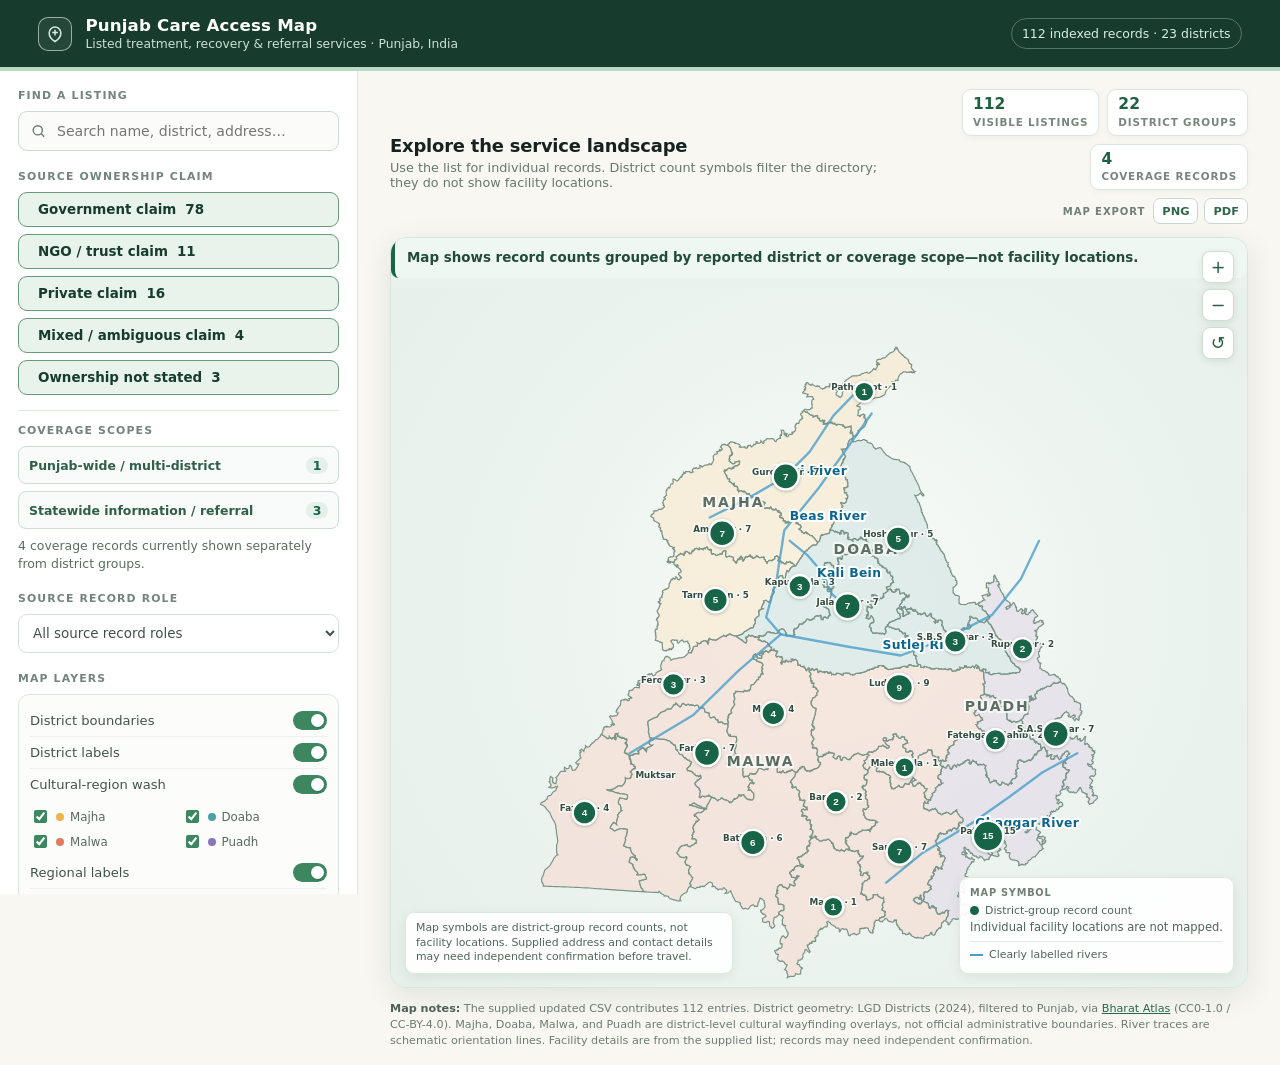
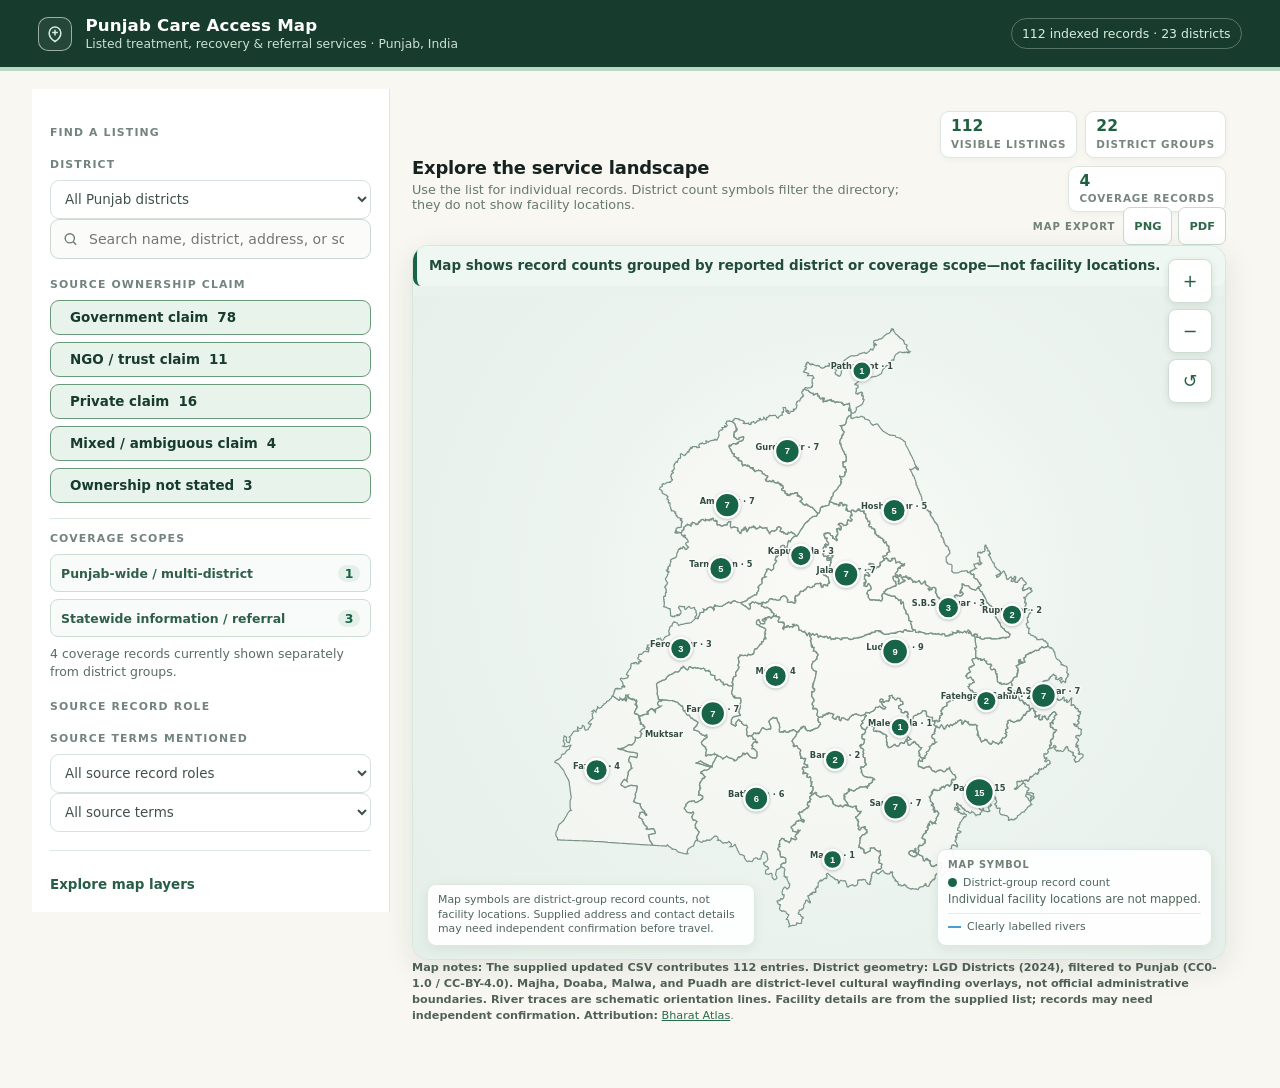
